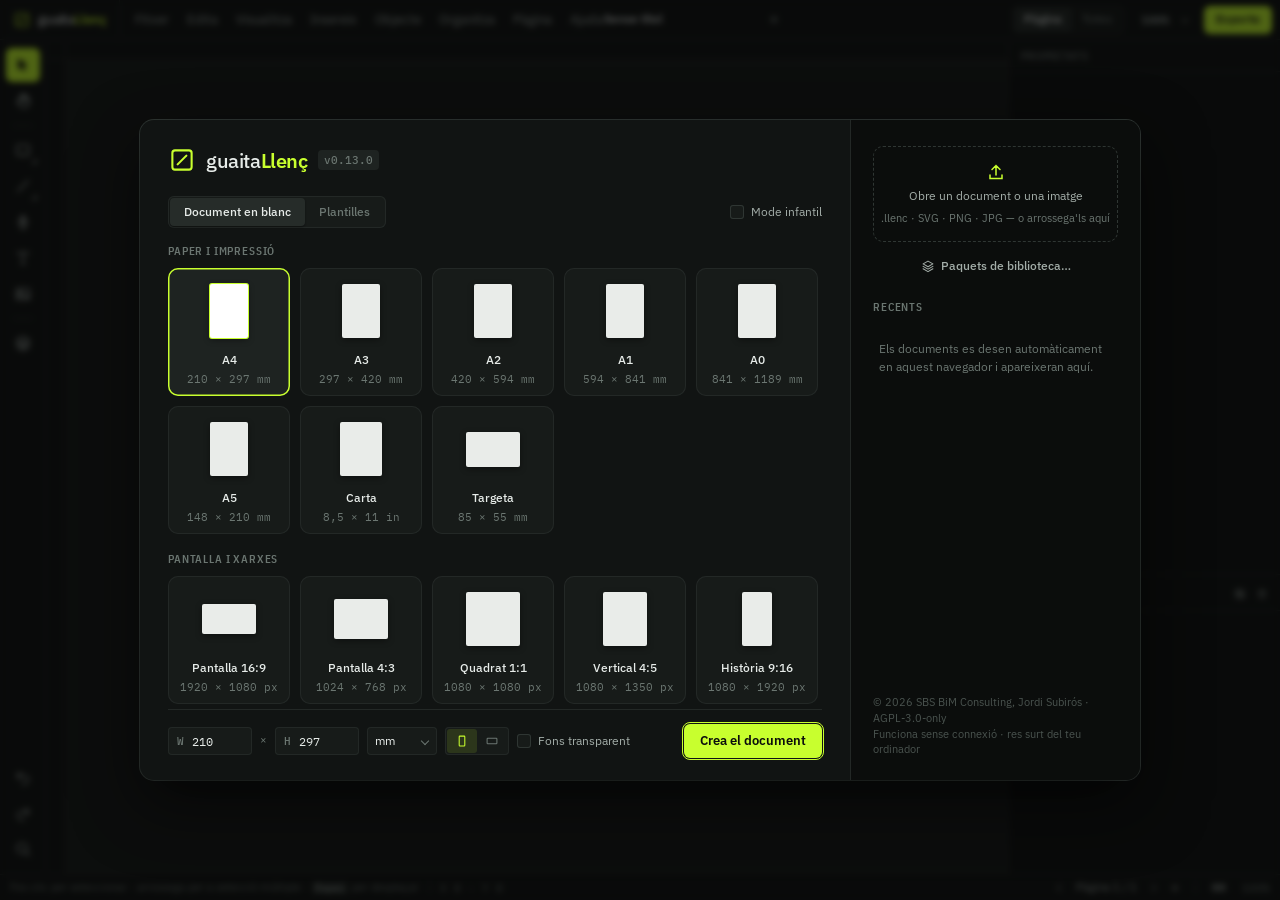
==== pagesCAT/guaitaLlenc.html @ a6aeeeef "guaitaLlenç v0.13.0: app, codi font, paquets, ajuda, index i README CAT/ENG Co-Authored-By: Claude S" ====
<!DOCTYPE html>
<!--
  guaitaLlenç v0.13.0 — Editor gràfic de la suite Guaita Apps
  Copyright (C) 2026 SBS BiM Consulting, Jordi Subirós

  This program is free software: you can redistribute it and/or modify
  it under the terms of the GNU Affero General Public License as published
  by the Free Software Foundation, version 3.

  This program is distributed in the hope that it will be useful,
  but WITHOUT ANY WARRANTY; without even the implied warranty of
  MERCHANTABILITY or FITNESS FOR A PARTICULAR PURPOSE. See the
  GNU Affero General Public License for more details.

  You should have received a copy of the GNU Affero General Public License
  along with this program. If not, see <https://www.gnu.org/licenses/>.

  SPDX-License-Identifier: AGPL-3.0-only
-->
<html lang="ca">
<head>
<meta charset="utf-8">
<meta name="viewport" content="width=device-width, initial-scale=1, maximum-scale=1, user-scalable=no">
<meta name="color-scheme" content="dark">
<meta name="theme-color" content="#0b0d0c">
<meta name="description" content="guaitaLlenç — editor gràfic de pàgines, pòsters i làmines. Guaita Apps.">
<meta name="generator" content="guaitaLlenç 0.13.0">
<title>guaitaLlenç 0.13.0</title>
<link rel="icon" href="data:image/svg+xml,%3Csvg xmlns='http://www.w3.org/2000/svg' viewBox='0 0 32 32'%3E%3Crect width='32' height='32' rx='7' fill='%230b0d0c'/%3E%3Crect x='7' y='7' width='18' height='18' rx='2' fill='none' stroke='%23c8ff2e' stroke-width='2.4'/%3E%3Cpath d='M12 20 L20 12' stroke='%23c8ff2e' stroke-width='2.4' stroke-linecap='round'/%3E%3C/svg%3E">
<style>
/* ── guaitaLlenç · tema Caixetí ─────────────────────────────── */
:root {
  --bg0: #0b0d0c;      /* fons app */
  --bg1: #111413;      /* panells */
  --bg2: #171b19;      /* camps, elevats */
  --bg3: #1e2321;      /* hover */
  --bg4: #262c29;      /* actiu, premut */
  --canvas: #1a1d1c;   /* entorn del llenç */
  --line: #232826;
  --line2: #2f3633;
  --tx: #e7ece9;
  --tx2: #a3ada8;
  --tx3: #6b7671;
  --tx4: #4a534f;
  --acc: #c8ff2e;
  --acc2: #b2ec12;
  --acc-ink: #0b0d0c;
  --acc-a: rgba(200, 255, 46, .12);
  --acc-b: rgba(200, 255, 46, .28);
  --danger: #ff6464;
  --warn: #ffc24a;
  --r1: 4px;
  --r2: 6px;
  --r3: 10px;
  --sh1: 0 1px 0 rgba(255,255,255,.03) inset, 0 8px 24px rgba(0,0,0,.45), 0 0 0 1px var(--line2);
  --sh2: 0 24px 64px rgba(0,0,0,.6), 0 0 0 1px var(--line2);
  --f-ui: 'IBM Plex Sans', system-ui, -apple-system, 'Segoe UI', sans-serif;
  --f-cond: 'IBM Plex Sans Condensed', 'IBM Plex Sans', sans-serif;
  --f-mono: 'IBM Plex Mono', ui-monospace, Menlo, monospace;
  --rp: 272px;
  --ease: cubic-bezier(.2, .7, .2, 1);
  --t: 120ms;
}
* { box-sizing: border-box; }
html, body { margin: 0; height: 100%; overflow: hidden; background: var(--bg0); color: var(--tx); }
body { font: 12px/1.4 var(--f-ui); -webkit-font-smoothing: antialiased; user-select: none; -webkit-user-select: none; touch-action: none; }
button, input, select, textarea { font: inherit; color: inherit; }
button { cursor: default; background: none; border: 0; padding: 0; }
input, textarea { user-select: text; -webkit-user-select: text; }
:focus { outline: none; }
:focus-visible { outline: 1.5px solid var(--acc); outline-offset: 1px; }
::selection { background: var(--acc-b); }
svg { display: block; }
kbd {
  font: 500 10.5px/1 var(--f-mono); display: inline-block; min-width: 18px; padding: 3px 5px; text-align: center;
  border-radius: 4px; background: var(--bg3); color: var(--tx2); box-shadow: 0 -1px 0 var(--line2) inset;
}
[hidden] { display: none !important; }
::-webkit-scrollbar { width: 10px; height: 10px; }
::-webkit-scrollbar-thumb { background: var(--line2); border-radius: 10px; border: 3px solid transparent; background-clip: padding-box; }
::-webkit-scrollbar-thumb:hover { background-color: var(--tx4); }
::-webkit-scrollbar-track, ::-webkit-scrollbar-corner { background: transparent; }

/* ── Disposició ─────────────────────────────────────────────── */
#app {
  position: fixed; inset: 0; display: grid;
  grid-template-columns: 46px minmax(0, 1fr) 0 var(--rp);
  grid-template-rows: 40px minmax(0, 1fr) auto 26px;
  grid-template-areas: "top top top top" "tools stage rz right" "tools pages rz right" "status status status status";
}
#topbar { grid-area: top; display: flex; align-items: center; gap: 4px; padding: 0 8px 0 0; background: var(--bg1); border-bottom: 1px solid var(--line); position: relative; z-index: 20; }
#toolbar { grid-area: tools; background: var(--bg1); border-right: 1px solid var(--line); display: flex; flex-direction: column; align-items: center; gap: 2px; padding: 8px 0; z-index: 10; }
#stageWrap { grid-area: stage; position: relative; overflow: hidden; background: var(--canvas); }
#rightPanel { grid-area: right; background: var(--bg1); border-left: 1px solid var(--line); display: flex; flex-direction: column; min-height: 0; z-index: 10; }
#rightResize { grid-area: rz; position: relative; z-index: 12; }
#rightResize::after { content: ''; position: absolute; top: 0; bottom: 0; left: -3px; width: 6px; cursor: ew-resize; }
#pagesStrip { grid-area: pages; background: var(--bg1); border-top: 1px solid var(--line); }
#statusbar { grid-area: status; display: flex; align-items: center; gap: 10px; padding: 0 10px; background: var(--bg1); border-top: 1px solid var(--line); color: var(--tx3); font-size: 11px; z-index: 10; white-space: nowrap; overflow: hidden; }
#app.focus-mode { grid-template-columns: 0 minmax(0,1fr) 0 0; grid-template-rows: 0 minmax(0,1fr) 0 0; }
#app.focus-mode #topbar, #app.focus-mode #toolbar, #app.focus-mode #rightPanel, #app.focus-mode #statusbar, #app.focus-mode #pagesStrip, #app.focus-mode .ruler, #app.focus-mode .ruler-corner { display: none; }
#app.focus-mode #stage { inset: 0; left: 0; }
#app.no-rulers .ruler, #app.no-rulers .ruler-corner { display: none; }
#app.no-rulers #stage { inset: 0; left: var(--lw); }
#app.no-right { grid-template-columns: 46px minmax(0,1fr) 0 0; }
#app.no-right #rightPanel { display: none; }

/* ── Barra superior ─────────────────────────────────────────── */
.brand { display: flex; align-items: center; gap: 7px; height: 100%; padding: 0 12px 0 13px; color: var(--acc); border-right: 1px solid var(--line); margin-right: 2px; }
.brand-mark { width: 18px; height: 18px; }
.brand-name { font: 500 13px/1 var(--f-ui); color: var(--tx); letter-spacing: -.01em; }
.brand-name b { font-weight: 600; color: var(--acc); }
#menubar { display: flex; height: 100%; align-items: center; }
.mb-item { height: 28px; padding: 0 9px; border-radius: var(--r1); color: var(--tx2); font-size: 12.5px; }
.mb-item:hover, .mb-item.open { background: var(--bg3); color: var(--tx); }
.top-center { position: absolute; left: 50%; transform: translateX(-50%); display: flex; align-items: center; gap: 8px; max-width: 34vw; }
.doc-name { width: 260px; max-width: 30vw; text-align: center; background: transparent; border: 1px solid transparent; border-radius: var(--r1); padding: 4px 8px; font-weight: 500; color: var(--tx); text-overflow: ellipsis; }
.doc-name:hover { border-color: var(--line2); }
.doc-name:focus { border-color: var(--acc); background: var(--bg2); }
.save-state { width: 7px; height: 7px; border-radius: 50%; background: var(--tx4); flex: none; transition: background var(--t); }
.save-state.saved { background: var(--acc); box-shadow: 0 0 8px rgba(200,255,46,.5); }
.save-state.dirty { background: var(--warn); }
.top-right { margin-left: auto; display: flex; align-items: center; gap: 8px; }
.seg { display: inline-flex; background: var(--bg2); border-radius: var(--r2); padding: 2px; box-shadow: 0 0 0 1px var(--line) inset; }
.seg button { height: 24px; padding: 0 10px; border-radius: 4px; color: var(--tx3); font-size: 11.5px; font-weight: 500; transition: background var(--t), color var(--t); }
.seg button:hover { color: var(--tx); }
.seg button.on { background: var(--bg4); color: var(--tx); box-shadow: 0 1px 2px rgba(0,0,0,.4); }
.zoom-btn { display: inline-flex; align-items: center; gap: 4px; height: 28px; padding: 0 6px 0 9px; border-radius: var(--r1); font: 500 11.5px var(--f-mono); color: var(--tx2); min-width: 64px; justify-content: space-between; }
.zoom-btn svg { width: 10px; height: 10px; opacity: .6; }
.zoom-btn:hover { background: var(--bg3); color: var(--tx); }

/* ── Botons ─────────────────────────────────────────────────── */
.btn { height: 28px; padding: 0 12px; border-radius: var(--r2); background: var(--bg3); color: var(--tx); font-weight: 500; font-size: 12px; box-shadow: 0 0 0 1px var(--line2) inset; transition: background var(--t), box-shadow var(--t); display: inline-flex; align-items: center; justify-content: center; gap: 6px; white-space: nowrap; }
.btn:hover { background: var(--bg4); }
.btn:active { transform: translateY(.5px); }
.btn.primary { background: var(--acc); color: var(--acc-ink); box-shadow: none; font-weight: 600; }
.btn.primary:hover { background: #d5ff5c; }
.btn.ghost { background: transparent; box-shadow: none; color: var(--tx2); }
.btn.ghost:hover { background: var(--bg3); color: var(--tx); }
.btn.danger { color: var(--danger); }
.btn.lg { height: 34px; padding: 0 16px; font-size: 13px; }
.btn[disabled] { opacity: .4; pointer-events: none; }
.icon-btn { width: 28px; height: 28px; border-radius: var(--r1); display: inline-flex; align-items: center; justify-content: center; color: var(--tx2); flex: none; transition: background var(--t), color var(--t); }
.icon-btn svg { width: 16px; height: 16px; }
.icon-btn:hover { background: var(--bg3); color: var(--tx); }
.icon-btn.on { background: var(--acc-a); color: var(--acc); }
.icon-btn.sm { width: 24px; height: 24px; }
.icon-btn.sm svg { width: 14px; height: 14px; }
.icon-btn.xs { width: 20px; height: 20px; }
.icon-btn.xs svg { width: 12px; height: 12px; }
.icon-btn[disabled] { opacity: .3; pointer-events: none; }

/* ── Barra d'eines ──────────────────────────────────────────── */
.tool { position: relative; width: 34px; height: 34px; border-radius: var(--r2); display: flex; align-items: center; justify-content: center; color: var(--tx2); transition: background var(--t), color var(--t); }
.tool svg { width: 18px; height: 18px; }
.tool:hover { background: var(--bg3); color: var(--tx); }
.tool.on { background: var(--acc); color: var(--acc-ink); }
.tool.flyout::after { content: ''; position: absolute; right: 3px; bottom: 3px; border: 3px solid transparent; border-right-color: currentColor; border-bottom-color: currentColor; opacity: .55; }
.tool-sep { width: 20px; height: 1px; background: var(--line2); margin: 5px 0; flex: none; }
.tool-grow { flex: 1; }

/* ── Llenç ──────────────────────────────────────────────────── */
#stageWrap { --lw: 0px; }
#stageWrap.lib-open { --lw: 292px; }
body.kids #stageWrap.lib-open { --lw: 320px; }
#stage { position: absolute; inset: 20px 0 0 20px; left: calc(var(--lw) + 20px); overflow: hidden; outline: none; touch-action: none; }
#world, #overlay { position: absolute; inset: 0; width: 100%; height: 100%; overflow: visible; }
#world { shape-rendering: geometricPrecision; }
#overlay { pointer-events: none; }
#overlay .ov-hit { pointer-events: all; }
#pageShadows { position: absolute; inset: 0; pointer-events: none; }
.pg-shadow { position: absolute; box-shadow: 0 0 0 1px rgba(0,0,0,.35), 0 6px 26px rgba(0,0,0,.45); }
.pg-shadow.active { box-shadow: 0 0 0 1px rgba(0,0,0,.35), 0 8px 32px rgba(0,0,0,.55); }
#world .hit { pointer-events: stroke; }
#world rect.hit { pointer-events: fill; }
#world .locked, #world .locked * { pointer-events: none !important; }
#world .pg-bg { pointer-events: none; }
.editing-text { opacity: 0; }
#textEditor {
  position: absolute; display: none; margin: 0; padding: 0; border: 0; background: transparent; resize: none; overflow: hidden;
  white-space: pre; transform-origin: 0 0; caret-color: var(--acc2); z-index: 5; outline: none; line-break: anywhere;
}
#textEditor.wrap { white-space: pre-wrap; overflow-wrap: break-word; word-break: normal; line-break: auto; }
.empty-hint { position: absolute; left: 50%; top: 50%; transform: translate(-50%, -50%); text-align: center; color: #8a918d; pointer-events: none; display: flex; flex-direction: column; gap: 10px; align-items: center; }
.empty-hint .eh-title { font: 600 15px var(--f-ui); color: #5d6561; }
.empty-hint .eh-keys, .empty-hint .eh-sub { font-size: 12px; color: #7b837f; }
.empty-hint kbd { background: #eef0ee; color: #4a504d; box-shadow: 0 -1px 0 #d0d4d1 inset; margin: 0 2px 0 8px; }
.empty-hint .eh-sub kbd { margin: 0 1px; }
.ruler { position: absolute; background: var(--bg1); z-index: 3; }
#rulerTop { left: calc(var(--lw) + 20px); top: 0; width: calc(100% - var(--lw) - 20px); height: 20px; border-bottom: 1px solid var(--line); cursor: row-resize; }
#rulerLeft { left: var(--lw); top: 20px; height: calc(100% - 20px); width: 20px; border-right: 1px solid var(--line); cursor: col-resize; }
.ruler-corner { position: absolute; left: var(--lw); top: 0; width: 20px; height: 20px; background: var(--bg1); border-right: 1px solid var(--line); border-bottom: 1px solid var(--line); z-index: 4; font: 500 8.5px/20px var(--f-mono); color: var(--tx3); text-align: center; text-transform: uppercase; }
.drop-veil { position: absolute; inset: 8px; border: 1.5px dashed var(--acc); border-radius: var(--r3); background: rgba(200,255,46,.06); display: flex; align-items: center; justify-content: center; z-index: 30; pointer-events: none; }
.drop-veil div { background: var(--acc); color: var(--acc-ink); font-weight: 600; padding: 8px 14px; border-radius: var(--r2); }

/* overlay */
.ov-halo { fill: none; stroke: rgba(11,13,12,.55); stroke-width: 3; }
.ov-line { fill: none; stroke: var(--acc); stroke-width: 1; }
.ov-dash { fill: none; stroke: var(--acc); stroke-width: 1; stroke-dasharray: 4 3; }
.ov-hover { fill: none; stroke: var(--acc); stroke-width: 1.5; }
.ov-handle { fill: #fff; stroke: #111; stroke-width: 1; }
.ov-handle.acc { fill: var(--acc); }
.ov-node { fill: #fff; stroke: #111; stroke-width: 1; }
.ov-node.sel { fill: var(--acc); }
.ov-ctrl { fill: var(--acc); stroke: #111; stroke-width: 1; }
.ov-ctrl-line { stroke: var(--acc); stroke-width: 1; }
.ov-marquee { fill: rgba(200,255,46,.07); stroke: var(--acc); stroke-width: 1; }
.ov-snap { stroke: #ff3db8; stroke-width: 1; }
.ov-snap-dot { fill: #ff3db8; }
.ov-gap { stroke: #ff3db8; stroke-width: 1; }
.ov-guide { stroke: #31c6ff; stroke-width: 1; }
.ov-guide-hot { stroke: #31c6ff; stroke-width: 2; }
.ov-badge rect { fill: var(--acc); }
.ov-badge text { fill: var(--acc-ink); font: 600 10.5px var(--f-mono); }
.ov-badge.mag rect { fill: #ff3db8; }
.ov-badge.mag text { fill: #fff; }
.ov-label { fill: #8b938f; font: 500 11px var(--f-ui); }
.ov-label.active { fill: var(--acc); }
.ov-pen { fill: none; stroke: var(--acc); stroke-width: 1.5; }
.ov-pen-ghost { fill: none; stroke: var(--acc); stroke-width: 1; stroke-dasharray: 3 3; opacity: .8; }
.ov-crop-dim { fill: rgba(11,13,12,.5); }

/* ── Panell dret ────────────────────────────────────────────── */
.panel { display: flex; flex-direction: column; min-height: 0; }
#propsPanel { flex: 0 0 64%; }
#layersPanel { flex: 1 1 0; }
.panel-head { height: 32px; flex: none; display: flex; align-items: center; justify-content: space-between; padding: 0 8px 0 12px; font: 600 10.5px var(--f-cond); letter-spacing: .08em; text-transform: uppercase; color: var(--tx3); border-bottom: 1px solid var(--line); }
.ph-actions { display: flex; gap: 2px; }
.panel-body { flex: 1; overflow-y: auto; overflow-x: hidden; min-height: 0; }
.splitter { height: 5px; flex: none; cursor: ns-resize; position: relative; background: var(--bg1); border-top: 1px solid var(--line); }
.splitter:hover, .splitter.drag { background: var(--acc-a); }

/* propietats */
.p-sec { padding: 10px 12px 12px; border-bottom: 1px solid var(--line); }
.p-sec-h { display: flex; align-items: center; justify-content: space-between; min-height: 22px; margin-bottom: 6px; }
.p-sec-h .t { font: 600 10.5px var(--f-cond); letter-spacing: .08em; text-transform: uppercase; color: var(--tx3); }
.p-sec-h .a { display: flex; gap: 2px; margin-right: -4px; }
.p-title { display: flex; align-items: center; gap: 8px; padding: 10px 12px; border-bottom: 1px solid var(--line); }
.p-title .ico { width: 26px; height: 26px; border-radius: var(--r1); background: var(--bg3); color: var(--tx2); display: flex; align-items: center; justify-content: center; flex: none; }
.p-title .ico svg { width: 14px; height: 14px; }
.p-title input { flex: 1; min-width: 0; background: transparent; border: 1px solid transparent; border-radius: var(--r1); padding: 4px 6px; font-weight: 500; }
.p-title input:hover { border-color: var(--line2); }
.p-title input:focus { border-color: var(--acc); background: var(--bg2); }
.p-title .sub { color: var(--tx3); font-size: 11px; }
.grid2 { display: grid; grid-template-columns: 1fr 1fr; gap: 6px 8px; }
.grid3 { display: grid; grid-template-columns: 1fr 1fr 1fr; gap: 6px; }
.grid4 { display: grid; grid-template-columns: repeat(4, 1fr); gap: 6px; }
.row { display: flex; align-items: center; gap: 6px; }
.row + .row, .grid2 + .row, .row + .grid2, .grid2 + .grid2 { margin-top: 6px; }
.row .grow { flex: 1; min-width: 0; }
.lbl { color: var(--tx3); font-size: 11px; }
.fld { position: relative; display: flex; align-items: center; height: 28px; background: var(--bg2); border-radius: var(--r1); box-shadow: 0 0 0 1px var(--line) inset; min-width: 0; transition: box-shadow var(--t); }
.fld:hover { box-shadow: 0 0 0 1px var(--line2) inset; }
.fld:focus-within { box-shadow: 0 0 0 1px var(--acc) inset; }
.fld .fl { flex: none; width: 24px; height: 100%; display: flex; align-items: center; justify-content: center; color: var(--tx3); font: 500 10.5px var(--f-mono); cursor: ew-resize; }
.fld .fl svg { width: 12px; height: 12px; }
.fld .fl:hover { color: var(--acc); }
.fld input { flex: 1; min-width: 0; height: 100%; background: transparent; border: 0; padding: 0 6px 0 0; font: 400 11.5px var(--f-mono); color: var(--tx); }
.fld input::placeholder { color: var(--tx3); }
.fld .fu { flex: none; padding-right: 7px; color: var(--tx4); font: 10.5px var(--f-mono); pointer-events: none; }
.fld.mixed input { color: var(--tx3); }
.fld.err { box-shadow: 0 0 0 1px var(--danger) inset; animation: shake .25s; }
.fld.plain input { padding-left: 8px; }
@keyframes shake { 25% { transform: translateX(-3px); } 75% { transform: translateX(3px); } }
.sel { position: relative; height: 28px; display: flex; align-items: center; background: var(--bg2); border-radius: var(--r1); box-shadow: 0 0 0 1px var(--line) inset; padding: 0 24px 0 8px; font-size: 11.5px; color: var(--tx); min-width: 0; white-space: nowrap; overflow: hidden; text-overflow: ellipsis; text-align: left; }
.sel:hover { box-shadow: 0 0 0 1px var(--line2) inset; }
.sel::after { content: ''; position: absolute; right: 9px; top: 11px; width: 5px; height: 5px; border-right: 1.3px solid var(--tx3); border-bottom: 1.3px solid var(--tx3); transform: rotate(45deg); }
.sel.open { box-shadow: 0 0 0 1px var(--acc) inset; }
.ibar { display: flex; background: var(--bg2); border-radius: var(--r1); box-shadow: 0 0 0 1px var(--line) inset; padding: 2px; gap: 1px; }
.ibar button { flex: 1; height: 24px; min-width: 24px; display: flex; align-items: center; justify-content: center; border-radius: 3px; color: var(--tx3); }
.ibar button svg { width: 14px; height: 14px; }
.ibar button:hover { color: var(--tx); background: var(--bg3); }
.ibar button.on { color: var(--acc); background: var(--acc-a); }
.align-bar { display: grid; grid-template-columns: repeat(8, 1fr); gap: 1px; background: var(--bg2); border-radius: var(--r1); padding: 2px; box-shadow: 0 0 0 1px var(--line) inset; }
.align-bar button { height: 26px; display: flex; align-items: center; justify-content: center; border-radius: 3px; color: var(--tx2); }
.align-bar button:hover { background: var(--bg3); color: var(--acc); }
.align-bar button svg { width: 15px; height: 15px; }
.align-bar button[disabled] { opacity: .25; pointer-events: none; }
.chk { display: inline-flex; align-items: center; gap: 7px; cursor: default; color: var(--tx2); }
.chk input { appearance: none; width: 14px; height: 14px; margin: 0; border-radius: 3px; background: var(--bg2); box-shadow: 0 0 0 1px var(--line2) inset; display: grid; place-content: center; }
.chk input:checked { background: var(--acc); box-shadow: none; }
.chk input:checked::after { content: ''; width: 7px; height: 4px; border-left: 1.6px solid var(--acc-ink); border-bottom: 1.6px solid var(--acc-ink); transform: translateY(-1px) rotate(-45deg); }
.tog { width: 26px; height: 15px; border-radius: 10px; background: var(--bg4); position: relative; flex: none; transition: background var(--t); box-shadow: 0 0 0 1px var(--line2) inset; }
.tog::after { content: ''; position: absolute; left: 2px; top: 2px; width: 11px; height: 11px; border-radius: 50%; background: var(--tx3); transition: transform var(--t) var(--ease), background var(--t); }
.tog.on { background: var(--acc); box-shadow: none; }
.tog.on::after { transform: translateX(11px); background: var(--acc-ink); }
.range { -webkit-appearance: none; appearance: none; height: 28px; background: transparent; flex: 1; min-width: 0; margin: 0; }
.range::-webkit-slider-runnable-track { height: 3px; background: linear-gradient(to right, var(--tx2) 0 var(--p, 50%), var(--line2) var(--p, 50%)); border-radius: 3px; }
.range::-webkit-slider-thumb { -webkit-appearance: none; width: 12px; height: 12px; margin-top: -4.5px; border-radius: 50%; background: var(--tx); box-shadow: 0 0 0 3px var(--bg1); }
.range::-moz-range-track { height: 3px; background: var(--line2); border-radius: 3px; }
.range::-moz-range-progress { height: 3px; background: var(--tx2); }
.range::-moz-range-thumb { width: 12px; height: 12px; border: 0; border-radius: 50%; background: var(--tx); }
.paint-row { display: flex; align-items: center; gap: 6px; }
.paint-row + .paint-row { margin-top: 6px; }
.swatch { width: 28px; height: 28px; flex: none; border-radius: var(--r1); position: relative; overflow: hidden; box-shadow: 0 0 0 1px var(--line2) inset; background-image: linear-gradient(45deg, #888 25%, transparent 25%, transparent 75%, #888 75%), linear-gradient(45deg, #888 25%, transparent 25%, transparent 75%, #888 75%); background-color: #ccc; background-size: 8px 8px; background-position: 0 0, 4px 4px; }
.swatch i { position: absolute; inset: 0; border-radius: inherit; box-shadow: 0 0 0 1px rgba(255,255,255,.08) inset; }
.swatch.none i { background: var(--bg2) !important; }
.swatch.none i::after { content: ''; position: absolute; left: 50%; top: 3px; bottom: 3px; width: 1.5px; background: var(--danger); transform: rotate(45deg); }
.swatch:hover { box-shadow: 0 0 0 1px var(--tx3) inset; }
.swatch.mixed i { background: linear-gradient(135deg, #e7ece9 0 50%, #3a423e 50% 100%) !important; }
.p-empty { padding: 18px 14px; color: var(--tx3); font-size: 11.5px; line-height: 1.6; }
.p-note { color: var(--tx3); font-size: 11px; margin-top: 6px; line-height: 1.5; }
.add-btn { color: var(--tx3); }

/* capes */
#layers { padding: 4px 0 12px; }
.ly-row { position: relative; height: 28px; display: flex; align-items: center; gap: 4px; padding-right: 6px; color: var(--tx2); }
.ly-row:hover { background: var(--bg2); }
.ly-row.is-sel { background: var(--acc-a); color: var(--tx); }
.ly-row.is-sel .ly-ico { color: var(--acc); }
.ly-row.dim { opacity: .45; }
.ly-row.child-sel { background: rgba(200,255,46,.04); }
.ly-caret { width: 16px; height: 28px; flex: none; display: flex; align-items: center; justify-content: center; color: var(--tx3); }
.ly-caret svg { width: 9px; height: 9px; transition: transform var(--t); }
.ly-caret.open svg { transform: rotate(90deg); }
.ly-ico { width: 16px; flex: none; color: var(--tx3); display: flex; }
.ly-ico svg { width: 14px; height: 14px; }
.ly-name { flex: 1; min-width: 0; overflow: hidden; text-overflow: ellipsis; white-space: nowrap; font-size: 12px; padding: 2px 0; }
.ly-name input { width: 100%; background: var(--bg0); border: 1px solid var(--acc); border-radius: 3px; padding: 1px 4px; font-size: 12px; }
.ly-btn { width: 22px; height: 22px; flex: none; display: flex; align-items: center; justify-content: center; border-radius: 3px; color: var(--tx3); opacity: 0; }
.ly-btn svg { width: 13px; height: 13px; }
.ly-btn:hover { color: var(--tx); background: var(--bg3); }
.ly-row:hover .ly-btn, .ly-btn.act { opacity: 1; }
.ly-drop-before::before, .ly-drop-after::after { content: ''; position: absolute; left: 8px; right: 6px; height: 2px; background: var(--acc); border-radius: 2px; z-index: 2; }
.ly-drop-before::before { top: -1px; }
.ly-drop-after::after { bottom: -1px; }
.ly-drop-in { box-shadow: 0 0 0 1.5px var(--acc) inset; }
.ly-empty { padding: 16px 14px; color: var(--tx3); font-size: 11.5px; }

/* pàgines */
.strip-head { height: 28px; display: flex; align-items: center; justify-content: space-between; padding: 0 8px 0 12px; font: 600 10.5px var(--f-cond); letter-spacing: .08em; text-transform: uppercase; color: var(--tx3); }
.pages-list { display: flex; gap: 12px; padding: 4px 14px 12px; overflow-x: auto; overflow-y: hidden; align-items: flex-end; }
.pg-tile { flex: none; display: flex; flex-direction: column; align-items: center; gap: 5px; position: relative; }
.pg-thumb { position: relative; border-radius: 3px; overflow: hidden; box-shadow: 0 0 0 1px var(--line2), 0 2px 8px rgba(0,0,0,.4); transition: box-shadow var(--t); background: #fff; }
.pg-thumb svg { width: 100%; height: 100%; pointer-events: none; }
.pg-tile:hover .pg-thumb { box-shadow: 0 0 0 1px var(--tx3), 0 2px 8px rgba(0,0,0,.4); }
.pg-tile.on .pg-thumb { box-shadow: 0 0 0 2px var(--acc), 0 2px 8px rgba(0,0,0,.4); }
.pg-num { position: absolute; left: 4px; bottom: 4px; font: 600 9.5px/1 var(--f-mono); padding: 3px 4px; border-radius: 3px; background: rgba(11,13,12,.8); color: var(--tx2); }
.pg-tile.on .pg-num { background: var(--acc); color: var(--acc-ink); }
.pg-name { font-size: 11px; color: var(--tx3); max-width: 100px; overflow: hidden; text-overflow: ellipsis; white-space: nowrap; }
.pg-tile.on .pg-name { color: var(--tx); }
.pg-tile.drop-l::before, .pg-tile.drop-r::after { content: ''; position: absolute; top: 0; bottom: 18px; width: 2px; background: var(--acc); }
.pg-tile.drop-l::before { left: -7px; }
.pg-tile.drop-r::after { right: -7px; }
.pg-add { flex: none; width: 44px; height: 62px; border-radius: 3px; border: 1px dashed var(--line2); display: flex; align-items: center; justify-content: center; color: var(--tx3); margin-bottom: 21px; }
.pg-add:hover { border-color: var(--acc); color: var(--acc); }
.pg-add svg { width: 16px; height: 16px; }

/* barra d'estat */
.st-hint { color: var(--tx3); overflow: hidden; text-overflow: ellipsis; min-width: 0; max-width: 46%; }
.st-hint kbd { font-size: 9.5px; padding: 2px 4px; min-width: 0; }
.st-sep { width: 1px; height: 12px; background: var(--line2); flex: none; }
.st-mono { font: 11px var(--f-mono); color: var(--tx3); }
.st-grow { flex: 1; }
.st-pages { display: flex; align-items: center; gap: 1px; }
.st-page, .st-unit { height: 20px; padding: 0 6px; border-radius: 3px; color: var(--tx2); font-size: 11px; }
.st-page:hover, .st-unit:hover { background: var(--bg3); color: var(--tx); }
.st-unit { font: 500 10.5px var(--f-mono); text-transform: uppercase; }

/* ── Menús i capes flotants ─────────────────────────────────── */
#layerRoot { position: fixed; inset: 0; pointer-events: none; z-index: 1000; }
#layerRoot > * { pointer-events: auto; }
.menu { position: fixed; min-width: 220px; max-width: 340px; padding: 5px; background: #181c1a; border-radius: var(--r2); box-shadow: var(--sh1); z-index: 1001; animation: pop-in 90ms var(--ease); max-height: calc(100vh - 20px); overflow-y: auto; }
@keyframes pop-in { from { opacity: 0; transform: translateY(-3px); } }
.mi { position: relative; display: flex; align-items: center; height: 28px; padding: 0 10px 0 28px; border-radius: var(--r1); color: var(--tx); gap: 18px; white-space: nowrap; font-size: 12.5px; }
.mi .mk { margin-left: auto; color: var(--tx3); font: 11px var(--f-mono); letter-spacing: .02em; }
.mi .chk-mark { position: absolute; left: 9px; top: 9px; width: 10px; height: 10px; }
.mi .mi-ico { position: absolute; left: 8px; top: 7px; width: 14px; height: 14px; color: var(--tx3); }
.mi.sub::after { content: ''; margin-left: auto; width: 5px; height: 5px; border-right: 1.3px solid var(--tx3); border-top: 1.3px solid var(--tx3); transform: rotate(45deg); }
.mi:hover, .mi.hot { background: var(--acc); color: var(--acc-ink); }
.mi:hover .mk, .mi.hot .mk, .mi:hover .mi-ico, .mi.hot .mi-ico { color: rgba(11,13,12,.65); }
.mi:hover.sub::after, .mi.hot.sub::after { border-color: var(--acc-ink); }
.mi.dis { color: var(--tx4); pointer-events: none; }
.mi.dis .mk { color: var(--tx4); }
.ms { height: 1px; background: var(--line2); margin: 5px 6px; }
.mh { padding: 6px 10px 3px 28px; font: 600 10px var(--f-cond); letter-spacing: .08em; text-transform: uppercase; color: var(--tx3); }
.pop { position: fixed; background: #181c1a; border-radius: var(--r3); box-shadow: var(--sh1); z-index: 1002; animation: pop-in 90ms var(--ease); }
.tip { position: fixed; z-index: 2000; pointer-events: none; padding: 5px 8px; border-radius: var(--r1); background: #e7ece9; color: #0b0d0c; font-size: 11.5px; font-weight: 500; white-space: nowrap; box-shadow: 0 4px 14px rgba(0,0,0,.5); display: flex; gap: 8px; align-items: center; animation: pop-in 80ms var(--ease); }
.tip kbd { background: rgba(11,13,12,.1); color: #333; box-shadow: none; padding: 2px 5px; font-size: 10px; }
.toasts { position: fixed; left: 50%; bottom: 44px; transform: translateX(-50%); display: flex; flex-direction: column; gap: 6px; align-items: center; z-index: 3000; pointer-events: none; }
.toast { display: flex; align-items: center; gap: 9px; padding: 8px 12px 8px 10px; border-radius: var(--r2); background: #e7ece9; color: #0b0d0c; font-weight: 500; font-size: 12px; box-shadow: 0 8px 28px rgba(0,0,0,.55); animation: toast-in 200ms var(--ease); max-width: 520px; }
.toast i { width: 8px; height: 8px; border-radius: 50%; background: #6c9d00; flex: none; }
.toast.err i { background: var(--danger); }
.toast.warn i { background: #e0a000; }
.toast.out { opacity: 0; transform: translateY(6px); transition: all 200ms; }
@keyframes toast-in { from { opacity: 0; transform: translateY(8px) scale(.98); } }

/* diàlegs */
.veil { position: fixed; inset: 0; background: rgba(5,6,6,.62); backdrop-filter: blur(3px); z-index: 1500; display: flex; align-items: center; justify-content: center; animation: fade-in 140ms; }
@keyframes fade-in { from { opacity: 0; } }
.dlg { background: var(--bg1); border-radius: 12px; box-shadow: var(--sh2); width: min(460px, calc(100vw - 32px)); max-height: calc(100vh - 40px); display: flex; flex-direction: column; animation: dlg-in 180ms var(--ease); }
@keyframes dlg-in { from { opacity: 0; transform: translateY(8px) scale(.985); } }
.dlg-h { display: flex; align-items: center; justify-content: space-between; padding: 16px 18px 6px; font: 600 15px var(--f-ui); letter-spacing: -.01em; }
.dlg-b { padding: 8px 18px 16px; overflow-y: auto; color: var(--tx2); line-height: 1.55; }
.dlg-f { display: flex; justify-content: flex-end; gap: 8px; padding: 12px 18px 16px; border-top: 1px solid var(--line); }
.dlg .fgroup { margin-top: 12px; }
.dlg .fgroup > .lbl { display: block; margin-bottom: 6px; }
.dlg-b p { margin: 0 0 10px; }
.dlg-b a { color: var(--acc); }

/* paleta d'ordres */
.cmdk { position: fixed; left: 50%; top: 14vh; transform: translateX(-50%); width: min(560px, calc(100vw - 32px)); background: #161a18; border-radius: 12px; box-shadow: var(--sh2); z-index: 1600; overflow: hidden; animation: dlg-in 150ms var(--ease); }
.cmdk input { width: 100%; height: 50px; padding: 0 18px 0 46px; background: transparent; border: 0; border-bottom: 1px solid var(--line); font-size: 15px; color: var(--tx); }
.cmdk .ck-ico { position: absolute; left: 17px; top: 16px; width: 18px; height: 18px; color: var(--tx3); }
.cmdk-list { max-height: 50vh; overflow-y: auto; padding: 6px; }
.ck-item { height: 34px; display: flex; align-items: center; gap: 10px; padding: 0 10px; border-radius: var(--r2); color: var(--tx2); font-size: 13px; }
.ck-item .ck-path { color: var(--tx3); font-size: 11.5px; }
.ck-item .mk { margin-left: auto; font: 11px var(--f-mono); color: var(--tx3); }
.ck-item.hot { background: var(--acc-a); color: var(--tx); }
.ck-item.hot .ck-path { color: var(--tx2); }
.ck-item b { color: var(--acc); font-weight: 600; }
.ck-item.dis { opacity: .45; }
.ck-empty { padding: 20px; text-align: center; color: var(--tx3); }

/* selector de color */
.cpick { width: 248px; padding: 10px; }
.cp-tabs { display: flex; gap: 2px; margin-bottom: 10px; }
.cp-sv { position: relative; height: 150px; border-radius: var(--r2); cursor: crosshair; overflow: hidden; }
.cp-sv .w { position: absolute; inset: 0; background: linear-gradient(to right, #fff, rgba(255,255,255,0)); }
.cp-sv .b { position: absolute; inset: 0; background: linear-gradient(to top, #000, rgba(0,0,0,0)); }
.cp-knob { position: absolute; width: 12px; height: 12px; margin: -6px 0 0 -6px; border-radius: 50%; box-shadow: 0 0 0 2px #fff, 0 0 0 3px rgba(0,0,0,.4), inset 0 0 0 1px rgba(0,0,0,.25); pointer-events: none; }
.cp-bar { position: relative; height: 12px; border-radius: 6px; margin-top: 10px; cursor: pointer; }
.cp-hue { background: linear-gradient(to right, #f00, #ff0, #0f0, #0ff, #00f, #f0f, #f00); }
.cp-alpha { background-image: linear-gradient(45deg, #777 25%, transparent 25%, transparent 75%, #777 75%), linear-gradient(45deg, #777 25%, transparent 25%, transparent 75%, #777 75%); background-size: 8px 8px; background-position: 0 0, 4px 4px; background-color: #bbb; }
.cp-alpha i { position: absolute; inset: 0; border-radius: inherit; }
.cp-bar .cp-knob { top: 6px; }
.cp-row { display: flex; gap: 6px; margin-top: 10px; align-items: center; }
.cp-sw-list { display: flex; flex-wrap: wrap; gap: 4px; margin-top: 6px; }
.cp-sw { width: 18px; height: 18px; border-radius: 4px; box-shadow: 0 0 0 1px rgba(255,255,255,.12) inset; cursor: pointer; }
.cp-sw:hover { transform: scale(1.12); }
.cp-sub { margin-top: 10px; font: 600 10px var(--f-cond); letter-spacing: .08em; text-transform: uppercase; color: var(--tx3); }
.gr-bar { position: relative; height: 22px; border-radius: 4px; margin: 4px 7px 2px; cursor: copy; box-shadow: 0 0 0 1px var(--line2); }
.gr-bar .bg { position: absolute; inset: 0; border-radius: inherit; }
.gr-stop { position: absolute; top: -3px; width: 14px; height: 28px; margin-left: -7px; border-radius: 4px; box-shadow: 0 0 0 2px #fff, 0 2px 6px rgba(0,0,0,.5); cursor: grab; }
.gr-stop.on { box-shadow: 0 0 0 2px var(--acc), 0 2px 6px rgba(0,0,0,.5); }

/* llista desplegable (selects personalitzats) */
.dd { min-width: 160px; padding: 4px; max-height: 320px; overflow-y: auto; }
.dd .mi { padding-left: 10px; }
.dd .mi.cur { color: var(--acc); }
.dd .mi.cur:hover { color: var(--acc-ink); }

/* ── Pantalla d'inici ───────────────────────────────────────── */
.start { width: min(1000px, calc(100vw - 40px)); height: min(660px, calc(100vh - 40px)); background: var(--bg1); border-radius: 14px; box-shadow: var(--sh2); display: grid; grid-template-columns: 1fr 290px; overflow: hidden; animation: dlg-in 220ms var(--ease); }
.st-main { display: flex; flex-direction: column; min-height: 0; padding: 26px 28px 0; }
.st-brand { display: flex; align-items: center; gap: 10px; margin-bottom: 22px; }
.st-brand svg { width: 28px; height: 28px; color: var(--acc); }
.st-brand .n { font: 500 20px var(--f-ui); letter-spacing: -.02em; }
.st-brand .n b { color: var(--acc); font-weight: 600; }
.st-brand .v { font: 500 10.5px var(--f-mono); color: var(--tx3); padding: 3px 6px; border-radius: 4px; background: var(--bg3); }
.st-h { font: 600 10.5px var(--f-cond); letter-spacing: .08em; text-transform: uppercase; color: var(--tx3); margin: 0 0 10px; }
.st-presets { flex: 1; overflow-y: auto; padding: 0 4px 20px 0; min-height: 0; }
.st-group + .st-group { margin-top: 18px; }
.st-grid { display: grid; grid-template-columns: repeat(auto-fill, minmax(116px, 1fr)); gap: 10px; }
.preset { display: flex; flex-direction: column; align-items: center; justify-content: flex-end; gap: 8px; height: 128px; padding: 10px 8px; border-radius: var(--r3); background: var(--bg2); box-shadow: 0 0 0 1px var(--line) inset; transition: box-shadow var(--t), background var(--t), transform var(--t) var(--ease); }
.preset:hover { background: var(--bg3); box-shadow: 0 0 0 1px var(--tx4) inset; }
.preset.on { box-shadow: 0 0 0 1.5px var(--acc) inset; background: var(--bg3); }
.preset .shape { flex: 1; display: flex; align-items: center; justify-content: center; }
.preset .shape i { display: block; background: #e9ece9; border-radius: 2px; box-shadow: 0 2px 6px rgba(0,0,0,.4); }
.preset.on .shape i { background: #fff; box-shadow: 0 0 0 1px var(--acc), 0 2px 6px rgba(0,0,0,.4); }
.preset .pn { font-weight: 500; font-size: 12px; color: var(--tx); max-width: 100%; white-space: nowrap; overflow: hidden; text-overflow: ellipsis; }
.preset .pd { font: 10.5px var(--f-mono); color: var(--tx3); margin-top: -5px; }
.st-foot { display: flex; align-items: center; gap: 8px; padding: 14px 0 22px; border-top: 1px solid var(--line); }
.st-foot .fld { width: 84px; flex: none; }
.st-foot .btn { flex: none; }
.st-side { background: var(--bg0); border-left: 1px solid var(--line); padding: 26px 22px 22px; display: flex; flex-direction: column; min-height: 0; gap: 10px; }
.st-open { height: 96px; border-radius: var(--r3); border: 1px dashed var(--line2); display: flex; flex-direction: column; align-items: center; justify-content: center; gap: 6px; color: var(--tx2); transition: border-color var(--t), background var(--t); }
.st-open:hover, .st-open.drag { border-color: var(--acc); background: var(--acc-a); color: var(--tx); }
.st-open svg { width: 20px; height: 20px; color: var(--acc); }
.st-open small { color: var(--tx3); font-size: 11px; }
.st-recents { flex: 1; overflow-y: auto; min-height: 0; margin: 0 -8px; padding: 0 8px; }
.rc { display: flex; gap: 10px; align-items: center; padding: 6px; border-radius: var(--r2); position: relative; }
.rc:hover { background: var(--bg2); }
.rc .th { width: 44px; height: 44px; flex: none; border-radius: 4px; background: var(--bg3); overflow: hidden; display: flex; align-items: center; justify-content: center; }
.rc .th svg { max-width: 40px; max-height: 40px; background: #fff; box-shadow: 0 1px 3px rgba(0,0,0,.5); }
.rc .nm { font-weight: 500; color: var(--tx); overflow: hidden; text-overflow: ellipsis; white-space: nowrap; }
.rc .dt { font-size: 11px; color: var(--tx3); }
.rc .meta { min-width: 0; flex: 1; }
.rc .x { opacity: 0; }
.rc:hover .x { opacity: 1; }
.rc.cont { background: var(--acc-a); box-shadow: 0 0 0 1px var(--acc-b) inset; }
.rc.cont .dt { color: var(--acc); }
.st-empty { color: var(--tx3); font-size: 11.5px; padding: 6px; line-height: 1.6; }
.st-legal { font-size: 10.5px; color: var(--tx4); line-height: 1.5; }

/* exportació */
.exp-prev { display: flex; align-items: center; justify-content: space-between; padding: 10px 12px; border-radius: var(--r2); background: var(--bg2); margin-top: 14px; font: 11.5px var(--f-mono); color: var(--tx2); }
.fmt-grid { display: grid; grid-template-columns: repeat(4, 1fr); gap: 6px; }
.fmt { height: 54px; border-radius: var(--r2); background: var(--bg2); box-shadow: 0 0 0 1px var(--line) inset; display: flex; flex-direction: column; align-items: center; justify-content: center; gap: 2px; }
.fmt b { font: 600 13px var(--f-mono); color: var(--tx); }
.fmt span { font-size: 10px; color: var(--tx3); }
.fmt:hover { background: var(--bg3); }
.fmt.on { box-shadow: 0 0 0 1.5px var(--acc) inset; }
.fmt.on b { color: var(--acc); }
.shortcuts { columns: 2; column-gap: 28px; font-size: 12px; }
.shortcuts .g { break-inside: avoid; margin-bottom: 14px; }
.shortcuts .g h4 { margin: 0 0 6px; font: 600 10.5px var(--f-cond); letter-spacing: .08em; text-transform: uppercase; color: var(--acc); }
.shortcuts .k { display: flex; justify-content: space-between; gap: 10px; padding: 3px 0; border-bottom: 1px solid var(--line); color: var(--tx2); }
.shortcuts .k span:last-child { font: 11px var(--f-mono); color: var(--tx3); white-space: nowrap; }

/* ── Impressió (PDF) ────────────────────────────────────────── */
#printRoot { display: none; }
@media print {
  html, body { overflow: visible !important; height: auto !important; background: #fff !important; }
  body > *:not(#printRoot) { display: none !important; }
  #printRoot { display: block !important; }
  #printRoot .ppage { break-after: page; overflow: hidden; }
  #printRoot .ppage:last-child { break-after: auto; }
  #printRoot svg { display: block; width: 100%; height: 100%; }
}

@media (max-width: 900px) {
  :root { --rp: 240px; }
  .top-center { display: none; }
}
@media (prefers-reduced-motion: reduce) { * { animation: none !important; transition: none !important; } }

/* ── Biblioteca (v0.11) ─────────────────────────────────────── */
#library { position: absolute; left: 0; top: 0; bottom: 0; width: 292px; background: var(--bg1); border-right: 1px solid var(--line); z-index: 8; display: flex; flex-direction: column; box-shadow: 8px 0 24px rgba(0,0,0,.35); animation: lib-in 140ms var(--ease); }
@keyframes lib-in { from { transform: translateX(-12px); opacity: 0; } }
.lib-head { display: flex; align-items: center; gap: 6px; padding: 8px 8px 0 10px; }
.lib-tabs { display: flex; gap: 2px; flex: 1; }
.lib-tabs button { height: 28px; padding: 0 10px; border-radius: var(--r1); color: var(--tx3); font-weight: 500; font-size: 12px; }
.lib-tabs button:hover { color: var(--tx); background: var(--bg3); }
.lib-tabs button.on { color: var(--tx); background: var(--bg3); box-shadow: inset 0 -2px 0 var(--acc); }
.lib-search { position: relative; margin: 10px 10px 4px; }
.lib-search svg { position: absolute; left: 9px; top: 7px; width: 14px; height: 14px; color: var(--tx3); }
.lib-search input { width: 100%; height: 28px; border-radius: var(--r1); background: var(--bg2); border: 0; box-shadow: 0 0 0 1px var(--line) inset; padding: 0 8px 0 30px; font-size: 12px; }
.lib-search input:focus { box-shadow: 0 0 0 1px var(--acc) inset; }
.lib-body { flex: 1; overflow-y: auto; padding: 6px 10px 20px; }
.lib-h { font: 600 10.5px var(--f-cond); letter-spacing: .08em; text-transform: uppercase; color: var(--tx3); margin: 14px 2px 8px; }
.lib-h.row { display: flex; align-items: center; justify-content: space-between; }
.lib-tpl { display: grid; grid-template-columns: 1fr 1fr; gap: 10px; align-items: end; }
.tpl-card { display: flex; flex-direction: column; gap: 6px; align-items: stretch; text-align: left; color: var(--tx2); font-size: 11.5px; border-radius: var(--r2); padding: 4px; }
.tpl-card:hover { background: var(--bg2); color: var(--tx); }
.tpl-card span { white-space: nowrap; overflow: hidden; text-overflow: ellipsis; }
.tpl-th { width: 100%; background: #fff; border-radius: 3px; overflow: hidden; box-shadow: 0 0 0 1px var(--line2), 0 2px 8px rgba(0,0,0,.35); }
.tpl-th svg { width: 100%; height: 100%; display: block; }
.tpl-card:hover .tpl-th { box-shadow: 0 0 0 1.5px var(--acc), 0 2px 8px rgba(0,0,0,.35); }
.lib-sym { display: grid; grid-template-columns: repeat(5, 1fr); gap: 6px; }
.sym { aspect-ratio: 1; border-radius: var(--r2); background: #eef0ee; display: flex; align-items: center; justify-content: center; padding: 9px; cursor: grab; transition: transform var(--t), box-shadow var(--t); }
.sym svg { width: 100%; height: 100%; }
.sym:hover { box-shadow: 0 0 0 2px var(--acc); transform: translateY(-1px); }
.sym-ghost { position: fixed; width: 44px; height: 44px; padding: 8px; border-radius: var(--r2); background: #fff; box-shadow: 0 0 0 2px var(--acc), 0 8px 20px rgba(0,0,0,.5); pointer-events: none; z-index: 3000; opacity: .92; }
.sym-ghost svg { width: 100%; height: 100%; }
.pal-list { display: flex; flex-direction: column; gap: 4px; }
.pal { display: flex; align-items: center; gap: 10px; padding: 6px; border-radius: var(--r2); color: var(--tx2); font-size: 12px; }
.pal:hover { background: var(--bg2); color: var(--tx); }
.pal.on { background: var(--acc-a); color: var(--tx); }
.pal-sw { display: flex; border-radius: 4px; overflow: hidden; box-shadow: 0 0 0 1px var(--line2); }
.pal-sw i { width: 18px; height: 22px; }
.nc-list, .ts-list { display: flex; flex-direction: column; gap: 2px; }
.nc, .ts { display: flex; align-items: center; gap: 8px; padding: 3px 4px; border-radius: var(--r1); }
.nc:hover, .ts:hover { background: var(--bg2); }
.nc .swatch { width: 24px; height: 24px; }
.nc-name, .ts-prev { flex: 1; min-width: 0; text-align: left; color: var(--tx); white-space: nowrap; overflow: hidden; text-overflow: ellipsis; padding: 4px 0; }
.nc-hex, .ts-meta { font: 10.5px var(--f-mono); color: var(--tx3); white-space: nowrap; }
.nc:hover .ly-btn, .ts:hover .ly-btn { opacity: 1; }
.ts.on { background: var(--acc-a); }
.fld.linked input { color: var(--acc); }
.fields-box { display: flex; flex-direction: column; gap: 6px; }
.frow { display: flex; gap: 6px; align-items: center; }
.frow .fld:first-child { width: 130px; flex: none; }
.st-seg { align-self: flex-start; margin-bottom: 16px; }
.st-seg button { height: 28px; padding: 0 14px; font-size: 12px; }
.st-tpl { display: grid; grid-template-columns: repeat(auto-fill, minmax(118px, 1fr)); gap: 12px; align-items: end; }
.st-tpl .tpl-frame { height: 120px; display: flex; align-items: flex-end; justify-content: center; }
.st-tpl .tpl-th { width: auto; max-width: 100%; max-height: 120px; height: 100%; }

/* ── v0.12: paquets, biblioteca d'usuari, mode infantil ──────── */
.lib-chips { display: flex; flex-wrap: wrap; gap: 4px; margin: 6px 0 4px; }
.lib-chips button { height: 24px; padding: 0 9px; border-radius: 12px; background: var(--bg2); box-shadow: 0 0 0 1px var(--line) inset; color: var(--tx2); font-size: 11px; }
.lib-chips button:hover { color: var(--tx); box-shadow: 0 0 0 1px var(--tx4) inset; }
.lib-chips button.on { background: var(--acc); color: var(--acc-ink); box-shadow: none; font-weight: 600; }
.lib-acts { display: flex; gap: 4px; margin: 2px 0 4px; }
.lib-acts .btn { height: 26px; padding: 0 8px; font-size: 11.5px; flex: 1; }
.tpl-frame { position: relative; }
.tpl-n { position: absolute; right: 4px; bottom: 4px; font: 600 9.5px/1 var(--f-mono); padding: 3px 5px; border-radius: 3px; background: rgba(11,13,12,.8); color: var(--tx); }
.tpl-th:empty { background: linear-gradient(110deg, #e9ece9 30%, #f6f7f6 50%, #e9ece9 70%); background-size: 200% 100%; animation: shimmer 1.2s infinite linear; }
@keyframes shimmer { to { background-position: -200% 0; } }
.pack-hint { margin: 18px 2px; padding: 14px; border-radius: var(--r3); background: var(--acc-a); box-shadow: 0 0 0 1px var(--acc-b) inset; display: flex; flex-direction: column; gap: 6px; color: var(--tx2); font-size: 12px; }
.pack-hint b { color: var(--tx); font-size: 13px; }
.pack-hint .btn { align-self: flex-start; margin-top: 4px; }
.pack-list { display: flex; flex-direction: column; gap: 6px; margin-top: 8px; }
.pack-row { display: flex; align-items: center; gap: 10px; padding: 8px 10px; border-radius: var(--r2); background: var(--bg2); }
.pack-ico { width: 30px; height: 30px; border-radius: var(--r1); background: var(--bg4); color: var(--acc); display: flex; align-items: center; justify-content: center; flex: none; }
.pack-ico svg { width: 16px; height: 16px; }
.pack-meta { flex: 1; min-width: 0; display: flex; flex-direction: column; }
.pack-meta b { color: var(--tx); font-weight: 600; }
.pack-meta span { font-size: 11px; color: var(--tx3); }
.st-top { display: flex; align-items: center; gap: 16px; margin-bottom: 16px; }
.st-top .st-seg { margin-bottom: 0; }
.st-kids { margin-left: auto; }
.st-side > .btn { align-self: stretch; }
.st-side > .btn svg { width: 14px; }
.paint-wrap { display: flex; flex-direction: column; gap: 6px; }
.quick-cols { display: grid; grid-template-columns: repeat(12, 1fr); gap: 4px; }
.qc { aspect-ratio: 1; border-radius: 50%; box-shadow: 0 0 0 1px rgba(255,255,255,.15) inset, 0 0 0 1px rgba(0,0,0,.3); transition: transform var(--t); }
.qc:hover { transform: scale(1.18); }

/* mode infantil */
body.kids { --acc: #ffd23f; --acc2: #ffc300; --acc-a: rgba(255,210,63,.14); --acc-b: rgba(255,210,63,.32); --r1: 7px; --r2: 10px; --r3: 14px; }
body.kids .adv { display: none !important; }
body.kids #app { grid-template-columns: 62px minmax(0, 1fr) 0 var(--rp); }
body.kids #app.no-right { grid-template-columns: 62px minmax(0,1fr) 0 0; }
body.kids .tool { width: 48px; height: 48px; border-radius: 14px; }
body.kids .tool svg { width: 24px; height: 24px; }
body.kids .tool-sep { width: 30px; }
body.kids .brand-name b, body.kids .st-brand .n b { color: var(--acc); }
body.kids .mb-item { font-size: 13px; }
body.kids .panel-head, body.kids .p-sec-h .t, body.kids .lib-h { font-size: 11.5px; }
body.kids .fld, body.kids .sel { height: 32px; }
body.kids .lib-sym { grid-template-columns: repeat(4, 1fr); gap: 8px; }
body.kids .sym { border-radius: 14px; padding: 8px; }
body.kids #library { width: 320px; }
body.kids .tpl-card span { font-size: 12px; }
body.kids .st-presets .preset { border-radius: 16px; }

/* ── GitHub (v0.13) ── */
.gh-btn.off { color: var(--tx4); }
.gh-btn.ok { color: var(--acc); }
.gh-btn.pend { color: var(--warn); }
.gh-btn.busy { color: var(--acc); animation: ghpulse 1s ease-in-out infinite; }
.gh-btn.err { color: var(--danger); }
@keyframes ghpulse { 50% { opacity: .35; } }
#app.no-doc #ghBtn { display: none; }
.gh-contrib { display: flex; flex-wrap: wrap; gap: 6px; align-items: center; margin-top: 8px; }
.gh-chip { padding: 2px 8px; border-radius: 99px; background: var(--bg4); color: var(--tx2); font-size: 11px; }
.gh-av { width: 28px; height: 28px; border-radius: 50%; background: var(--bg4); color: var(--acc); display: flex; align-items: center; justify-content: center; font-weight: 600; flex: none; object-fit: cover; }
.gh-hist { max-height: 46vh; overflow: auto; }
.gh-prev { background: var(--canvas); border-radius: var(--r2); padding: 12px; display: flex; justify-content: center; }
.gh-prev svg { max-width: 100%; max-height: 52vh; height: auto; box-shadow: 0 4px 18px rgba(0,0,0,.4); }
.gh-prev.sm svg { max-height: 30vh; }
.gh-cmp { display: grid; grid-template-columns: 1fr 1fr; gap: 12px; }
.gh-col .lbl { margin-bottom: 6px; }
.gh-diff { max-height: 26vh; overflow: auto; display: flex; flex-direction: column; gap: 2px; }
.gh-d { display: flex; gap: 8px; padding: 3px 8px; border-radius: var(--r1); background: var(--bg2); font-size: 12px; }
.gh-d b { width: 12px; flex: none; }
.gh-da b { color: var(--acc); }
.gh-dr b { color: var(--danger); }
.gh-dc b { color: var(--warn); }
@media (max-width: 720px) { .gh-cmp { grid-template-columns: 1fr; } }

</style>
</head>
<body>
<div id="app" class="no-doc">
  <header id="topbar">
    <div class="brand" title="guaitaLlenç 0.13.0">
      <svg class="brand-mark" viewBox="0 0 32 32" aria-hidden="true"><rect x="5" y="5" width="22" height="22" rx="3" fill="none" stroke="currentColor" stroke-width="2.4"/><path d="M11 21 L21 11" stroke="currentColor" stroke-width="2.4" stroke-linecap="round"/></svg>
      <span class="brand-name">guaita<b>Llenç</b></span>
    </div>
    <nav id="menubar" role="menubar" aria-label="Menú principal"></nav>
    <div class="top-center">
      <input id="docName" class="doc-name" spellcheck="false" aria-label="Nom del document" value="Sense títol">
      <span id="saveState" class="save-state" data-tip="Estat del desat"></span>
      <button id="ghBtn" class="icon-btn sm gh-btn off" data-tip="GitHub" aria-label="GitHub"></button>
    </div>
    <div class="top-right">
      <div class="seg" id="viewSeg" role="radiogroup" aria-label="Vista">
        <button data-view="page" class="on" data-tip="Pàgina activa">Pàgina</button>
        <button data-view="all" data-tip="Totes les pàgines">Totes</button>
      </div>
      <button id="zoomBtn" class="zoom-btn" data-tip="Zoom">100%<svg viewBox="0 0 10 10"><path d="M2 4l3 3 3-3" fill="none" stroke="currentColor" stroke-width="1.4"/></svg></button>
      <button id="exportBtn" class="btn primary" data-cmd="file.export">Exporta</button>
    </div>
  </header>

  <aside id="toolbar" aria-label="Eines"></aside>

  <main id="stageWrap">
    <div id="stage" tabindex="0" aria-label="Llenç">
      <div id="pageShadows"></div>
      <svg id="world" xmlns="http://www.w3.org/2000/svg">
        <defs id="assetDefs"></defs>
        <g id="vp"><g id="pagesLayer"></g></g>
      </svg>
      <svg id="overlay" xmlns="http://www.w3.org/2000/svg"></svg>
      <textarea id="textEditor" spellcheck="false" autocomplete="off" aria-label="Edició de text"></textarea>
      <div id="emptyHint" class="empty-hint" hidden>
        <div class="eh-title">Pàgina en blanc</div>
        <div class="eh-keys"><kbd>R</kbd> rectangle <kbd>O</kbd> el·lipse <kbd>T</kbd> text <kbd>P</kbd> ploma</div>
        <div class="eh-sub">Arrossega aquí imatges o fitxers SVG · <kbd>Ctrl</kbd><kbd>K</kbd> per buscar qualsevol ordre</div>
      </div>
    </div>
    <canvas id="rulerTop" class="ruler"></canvas>
    <canvas id="rulerLeft" class="ruler"></canvas>
    <div id="rulerCorner" class="ruler-corner" data-tip="Unitats del document"></div>
    <div id="dropVeil" class="drop-veil" hidden><div>Deixa anar per importar</div></div>
  </main>

  <aside id="rightPanel">
    <section id="propsPanel" class="panel">
      <div class="panel-head"><span>Propietats</span></div>
      <div id="props" class="panel-body"></div>
    </section>
    <div id="panelSplit" class="splitter" aria-hidden="true"></div>
    <section id="layersPanel" class="panel">
      <div class="panel-head"><span>Capes</span><span class="ph-actions" id="layersActions"></span></div>
      <div id="layers" class="panel-body" role="tree"></div>
    </section>
  </aside>
  <div id="rightResize" class="v-resize" aria-hidden="true"></div>

  <section id="pagesStrip" hidden aria-label="Pàgines">
    <div class="strip-head"><span>Pàgines</span><button class="icon-btn sm" data-cmd="page.add" data-tip="Pàgina nova"></button></div>
    <div id="pagesList" class="pages-list"></div>
  </section>

  <footer id="statusbar">
    <span id="stHint" class="st-hint"></span>
    <span class="st-sep"></span>
    <span id="stPos" class="st-mono" data-tip="Posició del cursor">X 0 · Y 0</span>
    <span id="stSel" class="st-mono"></span>
    <span class="st-grow"></span>
    <span class="st-pages">
      <button class="icon-btn xs" data-cmd="page.prev" data-tip="Pàgina anterior" id="stPrev"></button>
      <button id="stPage" class="st-page" data-tip="Mostra el panell de pàgines">Pàgina 1 / 1</button>
      <button class="icon-btn xs" data-cmd="page.next" data-tip="Pàgina següent" id="stNext"></button>
      <button class="icon-btn xs" data-cmd="page.add" data-tip="Pàgina nova" id="stAdd"></button>
    </span>
    <span class="st-sep"></span>
    <button id="stUnit" class="st-unit" data-tip="Unitats">mm</button>
    <span id="stZoom" class="st-mono">100%</span>
  </footer>
</div>

<div id="layerRoot"></div>
<div id="printRoot" aria-hidden="true"></div>
<input type="file" id="fileInput" hidden>

<script>
'use strict';
const GL_FONTS = [{"f":"IBM Plex Sans","w":300,"s":"normal","d":"d09GMgABAAAAAF7gABIAAAAA3vgAAF52AAEAAAAAAAAAAAAAAAAAAAAAAAAAAAAAGjQbgbpIHIRiBmA/U1RBVFoAhHwIKgmfAxEMCoG5NIGbAguEHgABNgIkA4g4BCAFhFYHiG0MgSgba8w3cJvTFF5cdwLW/qS35d414Q67HRGKwitkFAIbBwh++E9E9v//n5KcyBhwg/2q91kFKycok1OFPvY+PITj48RARx+XkYInmeo2bmP1hWWuUDiHPOS7SrmkUcq39JrY56KeDhtP0josP4kKjLJNqxAeWN2hSy9tbbks3bKUr0FfGLXdvpnFaJibHrIs3fiTtVFeZ+GxNMxuf8Jv/KiLp8U06eiD//hFJCiuKgRFB1Vxka1OJC2TJ3e27njS2NknhbPR/PqYwY5LWt7a7f8t/6daaciLLALjFj5qTr08//z+nv8x1z64D9KHE8QIuakxJKj+FCHUH+H98/w2/9z7AngYiBj9BAMLC3P/W4kZWPGHhazK/XAuo3QZLgtjzdel8vx/Y7T7/qxgFrWKexWxCCHRaFZplMChkvG4GdNmM8Bvs3eAiqIOExUBBal47/GIksqHRBmFuTB6kTeX4cJ1XJSu82q3i/yL/qv0/q+c5aeormqapmmggVID0ppJGSEcIoyEWJTS8+KIZxxhUzqclOKEFFjnrCGHw9FHHy7TZkYj9ZW23flur7n1db60Dpj9FabonzbAbMBswGL4zAGkAeYDLAEs/9tc/4v17pe2La365vhadzrT/H50FMsggxIBI4QkhNTLoFNLyKKqgATCILAxxXGNRSDNTvN968PCsL8z/w3z37D9sF5py3Y/jOdH35ZVzUDk1fRxBlGFiLMRkxZgNsKKcS7wC99RFXbvtdmrPcK9/8MKjDJBy/71EXjXFDBHsxeQTP/9oguWOOmaUXB9XWhTR0qK7ThQZP+lcnHlyfcuwRNxXaAUxy7jw9x5TgH8U9Ru8QXgmQNNpOYCYB43/Sh4ky9ECES+5SUnqRA9GXVYbZhuGmNaB68hls2sxuKaCeunZhQ8qiOEpC0Ahsx/d+V56fbfTq/KJBEP7AY4/7+1X2Xm8pAdbDAJCQ9Na4Cd/fow0aQaCokMpYpFSaIhcjo1WsuUCA/0tqp0/4vajP15XAdo/eM+rpDhEJhWJczU/M7O5Y673Jw+4Iw6quidU9SsItQz21K0GA0H2MQ6LvEhjAg8eYDmmY6AHFOuI0uG62j6Xqdd35OQLUzYmFT5ZlL73HHdUupx595e+3rv/acvfQQYSd9FSCmAXCQwXkk4E30BO5IMM8ZOJa3hbG9fYCeQiuNspjS8tbTT7uF0273tfQ/Xy8J/evLl5aRZUjigkf3aV+/Gg9mMKrhkIIPvNyPz5sNukdviGMJwiIiIWKQoQ8yJVY06+3zzZv+maULwBmN0RhhhCiGMMSEEbhnT/psAKu0mllyLsqNv/Tn/H1N7GLOapsmZjpXhQFkqn6GgqFcj85pNIabOUY8n+EsKsByAQkP8Ia1aYVPshex3GfLFT0QwooCAgKUKbUJuP1eRCVHnRqlV4H9JXTkUpNdLNfVgiQT0QQUhn/MT+UHgmdS1W9X1EPWIP+Dll/6XeoEFAeaXw8I3MAoC33vormA6+hOtk2PD6xrOAA8ILhc/UFdFZPN1HcBywZmVtvyd8el9T23PmNSnarh5fvxBYo0+qvjHK65xiG3MI/T76yEaAfxN5wOtlx7rDMAHAXhLuxMO2WObPTZYZUn+Nk+3naFVS4TGJgYeg8qjjkDxfbQqIylPy1qaW0aprGXJCtsRDkMKBaxhDh84oUjMbUEmkQyx/FTOcDFBCVfIkAwvEdSCPGMkPyv9PPKKDzBl7UU8jkExggy2ZYdyCrhZY3RU5i2x8QShFIX62YYZllQPSE2jv1a5GCQDJjjM+DM00yyeFljA21JL+VhtNV9rrSW3x15+9tsvwFlnBerQIYg+cPKc/9gWBGQQYCvspC/6gb/8RFdGCet81LkVJxT3UeVFPkSbl3mcztzIpbTnRA5lT7bNhjZkVZbMr5uXGWlNS8amO60Z5fvWpiLheOOMOdooIo8s0ohjHdNcimDwMRwhYSC6D5l8y8t0BreX/IpDVb6Ur3ftXERLnuGZvPU8FeS0E3oozcMI/KSOLWB+4CyewhxrIQGLg0iCpfzTMklFiSLMhVTGKnfkGZVizrtDC2ScTPDiP1bwTI5W+uVI5QNfIXyUY1Rs5KFS3NnqglFsfcUcaaZiBCE8pUhYej8U/oVj6b+xOfQZ4RFxZ0DGn7MpZvIy2xIBllkr3AZ7xNuvQ7bzLquGgAkCCOQbHi5icF9a6EEwsIDNQoJMcgIX18t30zfc/HT0A/0IOu4Hfq17QX8Zx80/G/0hjCNSNHCeOIQECSgKOWhFigiVKGGsSTMRTD8QjpAv/s1keBMhkdwkhSRYsqakaFqqpqTNpKXLQMRpwq4wwoEZEuMIjLcCgQYHNDhNWGZpUpamZGtSDlNcQYCoQIJrRDEC9rRPF7N1+3TwQlvTFrXhv7e1DWmiJi5d3apdtaAUlZs7OZFlaYkq3ogidMcRE2FctgXUDG8VIU0GUr4CHGXK8FSowpBCkjoMJIOtkIVNmnr/K50qrAZ83WgA31Zas9QOOnnaGCq1V7sC5kxn02hwLGRhk6Zymc0K8CU42Ab1iUZzFPINSHt5uIujKrVaUcFFUGZgXuCDeACkDq0+MlBzhhRtUO6GyHL6GIO7F2bbhvcmh2lQFLKwSVN10Bt55WUtROqtRpu/1TI6dTRwxSwjuBekuWJS/KKysElT6Uzu7P5XqVQnDcsAHx7KTR9vFGapGJSevNzgHJKwSVPpTHB2M7WSqQ7AnCll87Z77rnnnnvKpfa/OpNcSwHvNzJM2Ylc++TycwXg0zulHJGqZQq5LnbDqJFeSkZWTr5dpbDNM4KzwlbRBmUDUij54Q19VmMKzqaVAfx6RglozkjOStNuKrmUiuXCDtWv0talkPJBw6zCJ5vYaM+YjYeJWkElLmjLKQj4pbTK3l+if/YqpzP4QyEJp1FzY8ZNLPHhkoO806V+A2k4N+Id73rv/dd44w8kkY8lP5Hpyz6QazmfVDhWPCl9VCN/f0kd0ap1YljMvlT9l2xei6AO6j743+2roObXnp654FOd/stdiKGh+wZj4w9+Atat/83v/vBA9qfHUtIysnLyito02gWNYoEa3BeysElT6QwQSmWmFtqXSJAuwwOF8OMWuRt5WV/1zd6HWs2kKHq7JMMmqIbNKeQBSs6uDbBrO/K6qKU9247jBVHzxjW+RCT1lZv//6i9cGH7eI2HsJfa5W6il8AqKL7lyP+qyqvpp+n6TCC7ksBSgBUr8uXlfylfk/rIQSrz/uuv4CoCUFl6BGDlpOiPgJjtMUqLKzSDyNxT1zSWl32CEVwVrJhnBgnB6jt/+w2wHnSy0Z5Y77VfInDcrD+JlZavktd68OZZAfq6bYyGQe5gwFXXZp+SS3lSznPAS3sXBNGYzOE8+cAybt3jK7Sv7Jfz3tOAkbnVppdM8uGKwCdjiF2DT9qAV+Osop2WaKkUD5eRSS0yP3d/ZxHQt/WD6mSnLRhw5Lya7EoubxFuDZK/[base64]/emFO+CA0yEiKx5BQM9X1KtwWdg67ZlGsm1DYEVBawH8ZXeaqTKy13lZ0MfaAkFHD8FOI2LDVK19pRENDPlVb4QkvlNGWpbGZy2uhUTZaScAbKeGYBeYBrT/asxY3O6/iQXaYTNKrAmeSo6HvibaUOzjGq/[base64]/fTmCYBgPb+7nAIvj7rUECUe3QVkhjd/fV2voDCUKjqMONjzXlTDxsbsoTt2vxKjnnMpqZY2qC2bvnrf9qgXzSYdfrXaWqEUS8d/3ADjahgSlXOkrmM2xRQCnaL1/v9DMxQLFkxYsWHKjj0LEhLWHEnZcOPGngdvYr58OfPjTypSNFexcngoUiREiRKhmjQL02qtSOvtVWy/4+qd1GGE8y4bD0EuoxAEEAJixogRAYYNAQM8PAhoeITMcYAtwHJWSKAAKGDBFtyevIBVjNFw/[base64]/YKv5dP5RVyL3DLOI85+ew/2cvZJcwvmZOZMmYiYyvDTv9Q2Ow7m03bT9PSBAXO/CsUK/lPcivpc5KWBE4L8grz0nQsNRPfEfubeILIQpJ4iPg5Tb41dyjXn8vJvpa9Pnt+wLh3gEI8/VsGhEBfZjN+KJnCJ4s44S5hv9CHsC14PQ2EZD4Rp4k7vdwLj8J53MouYc8IP5QQBYQmbPHXZiA0Af0Rk/9MH5P2eeoL/K941khy8pOkmbj7iQsTdmEfYkXx9rj5sWrMDfT3qE9H7ACH6eORpAYg8X5/TsLl8pGvUIIynU6iUicZd1LHvTJAZ8J4WWsP++OfLwwCSolBsCBEECoIS+IpwokkCucoE5UwSORU//+DmeVpy/byVWGveFm6Lt/[base64]/lk2fW7TDJkKmF3y/px27F4+LTwvDpg9yo/[base64]/0BRxIMBAoGeARPdN6UqKkHqRfU9K6IC/b1p+z0exgKhbQ1NLWyd16fT0DQyNcHgCkUSmrFAciRUsNofLu2l2b/bfO4zeOQZJWDx8GAXIvSTPO/VUaQ8ZggLEKlbHsDr1f/GX5Q/mc6zqZXV9ODaGSKhsZp6XWFnb5C129tf7H/TRBKbQMDtNHySG7LZdDD6n6TrJ1AzRnprADC3rTV/5OOAfQ2UNTS1tnRbkwhBGhgoWm8PlLY7TST01M0/LdGVtY2tnn56jF6/eflz/V583/5Xht4oqMiw0p9o8pKZa7v9RPqK5r9A4GZin9sxzL7yUSL/dTM3M0zPQi1dvdblMjg5sNweKBLqNweGlRC0GxBiTHzNZUwgA4Z0c6X+jaEZxYKy6KEI8gvW7eI7NR59OLJte7/fCKmkVr9bVraGppa2Tu+upV/STBzI0Wjwrz9ldcNGlfGXMXOEJWRSJTFlU8TRWj9OT5yaLzeHyvkFR+nVzNAAAg5r+GPCxSRm7OOq0luhtnVSul5Tp4LPPWCR6n1/4yqKK6GQ6J7tgF11avIPQMI/Tk5cmi83h8tIknZqZ7/sPhsBCOB8JtIW/4XwYyB/W6WNETqFpeCdH+hzNfqqKzWkYg4qfTQlYkk8qtdMDSUMytLJvc5BjiK9pehHvupuXqIzx0ZpGjCpraGpp62x3+71hP3mAodF0Fp2XC5eu8s2YuXnmi0AkkSm1oUx383s8eEwaTE/[base64]/mirBVAEAANQAZWBgGA2ujRYAAADYBYBKoLF57NYVAQC+dVBGpz0sAgDbMdaWIsAFYyQIXAyzLhg8Q+dtMG5uiA37lUVAELQ0h8u7ufvcA3SC1uJpgpNAlvX1BE2QgJR3tubktw9OnyLKQyBN1e35Wb6wS1eL6laD6OdWm/FNQXJ+yZ82/PkqWIHdKtDW2WBH7BIXTRaDwsno6nu4S9Z8SfbQc6CrtF96vkHrV7s4P0pbR0Kh8Pl8Pp//[base64]/3KIwqpIr3SWhmvglclqsHqGw38/s/PC7M2ogN7CyJAjEEE3xGAcBNszuhy46Kr/AAX0jupWPVNSgDTOIlsgrNS/TaQBgUh4TPFksLSgKNQkabVZve/QYnkYkvxsTdbfosbCvYjfiZojs8H3fMDNgYxUzk9QTz1zHMvvJRo+0Esy35ZLE3T9PtDZFOFWJmsQlCNmmZqwdq5ow9fchLjcVAft11uSYoUgzYoCCUoJXuQX8XAeDQ7+GPb68jGv95dWIpa7WQDnmLeGH8tuC/[base64]/Lg8dkHJosNofLS+PV0sraxtbO/qCPJsAR66AfOZrEoGwRXALgevQo69rFcCWfEWnLOV6zeIUNQ4++ysY6m8Vic7i8NEYsraxtbO3s+Qd/heIwBLodRJPSpIRHqijaCR2NQAK+GwaCIKhHPdNcaHi9vp971jcwNFq8xlzNeQKRRKbcVOxJi3WSATNZbA6Xl8bR0sraxtbO/h35X2sVAVC+qehABU6F9uDZ1JjQzRjYvWylmC685qLffeLHRCimGVapmUzH77QtXXU3BelAk90ulTD6dReOqtc+z+echkVgHuJFrBL3iW4t+pnkV/7596I31Ip+wIwSNJJkLhY9u3t295Fk57ndY7snrtkPTu0XvurtlzB9BxUu88vaqD5qjJqj1qg96ox6vWtfcGc5RGBhYWFhYQmWu3aJpKrMzNNy98/+4q/+5u/+kf61/+LV2/3+gWSNwX3NTeko6Z+vMnDHoazJtc5kaGg6DPEoLuJ8oa/VejbMZLE5XF6aZFMz8+yz65QmC8LBQKBI4XqkkxJFqjXk7pznWKxhutRskWst162hqaWtk7p4PX0DQyMcnkAkkSlJK/RzD7J+//2LBA/kt/BfKt/msG5RRoxyAXMRk4SlmKURt1OGQGNTEgPshFU4VTE1qf/lbVA1ObXw2qw6HZW5GdaWGuHB8Z8J9AUPRCTRnhjtAreL3BI9kuKUBj6AZAsbi13kjHD8oGKxek97R2fX92EcisHGIUwso7V2bNHZRxfkbbTWyFNQPXlPtcMcbAn/YiBy+ki/gVcEjY7wpNdL4TyUxVFoTGHcxOWjPdN0bra2I5RvA/c8h/FBQoxXsmTZilVraT1mw6Yt23Zcdc11N9x0y+10L+2+Bx6mR0mP0xPUU88898JLifRZzJ/82V/81d/83T9aJ9FLh4dg6ZFc/ocX27VWK9buv3ZnqIe5Go0fAi1/KrAQ7ItYV1pZT424Ofl/9HBjgZWsgZVEbmKwxct4GY/jZYziII7Ko+2lj2ExZBiHJL4x3aIIrKokZ9Msm8NCOW0tZ6+o2hYbF+fe4gtvAEpLG7gtiH/k9E7ut4FXBL86opJeT4TzUKZh0Yi2R3XGzIxj4vIRlu3p1kxtFnP7IxrRI3FT74jeLe+lhWKLlixbsWrNug2btmzb2X2u0kUHXQZebvnqmK/JdTfcdMvtdK/CfQ88PAMWc3Nzc3Pzb+2+f8ncC8N6Z6ELvImU+6r+5GsP1L/QeKH5RGug/ZHOHswP/O4UnUvwyTuw5tQueVD+mcCR4AciWHQv3w830X1JkhSTNEmGIDtL24PKColnvNnT6Gv2ua3cyTtTeYAzsACHo0jLxxtgBhyrsqFhIkBsr+mUkRbxNj7imyaj4DueBitPvTP/lcBcECd5THwRi7ImenEwbcamcq6Ww/pRyTKFhpl2yx0NP4BHJyji2Wak7UJJls4mMWfLPFnTbB3ryR3UUzMcp514rib9uO6Ed9nEehl5V/reP18ZfyQQBL/x5e+ELJyGVUZORg0PtxXDpUz9fsxQ5igRQXQgphSnvKPyrsp7qk5XTFdlybIVq9Za7/jFkvP7xrYbRiSamJiYmJh8ei/tEiXJUmyymBybPLMCk3o6RcW/f5UD1SO1M/WfaOxrvqO10H6h02fhqWriSnC6K9KKttlLciKNkprSvrBWKlQ12gOiFP6hKDasMZXE0xV/id1ouzwNJlrb+wfpr2R6ci8VPJX+rcL1VS41REOHj0jvvW08g67HCgs1/[base64]/MZCy2A1dHQ1NLWSd1ZT9/A0CidJTeJm/EEIolMmdTmLvkeDx6TlurnHH586w72VP1mmFoSeA+VhmQg5weAa2gXUZurP9TISfOFDzHrUA3M6DuLB8lKqqukLnuUGJ1rpa4Cyw7QW2v972/[base64]/SYnqE0QzY5FPwJIpMJ71I2PnVQlSJmk4q7a6nCSSPCDJTb+WKAf966fiFZiDsWFDl8JzZwnOXsj02O3xqqyUB9rTDSHWrn2W53E16Fq2DiEiaUeunDl/[base64]/3h8Pd+o7ERuTiIEbEiMJaWAE6RljVXfXCDXSlFBRFlqKkkGqvHAnfkaCOmdyVUEjqyJkYJ80U7GBMWfYgXq9W8LTm1XqdoIHHJovfSa5OMt3JEVSRjjNlLxDgVbQ6eWcqRuLB8xptT+pX43i+KbVOU2U8Hx8fHzYdVU7oiSHBIhBICaTzFbzOxNsOx1tKKdbX/+/Z0593YTyjlwTZMcqkb50OGLSMZeXkl5C9blYQMomN3OsSBLFKtoKpeozBQKLhMTbzgON06dU0L8xhAK6IqtS1pHocQca+MNcru1lJ9m0jDE4Yu0YjjfJiE4f35S7vGDiCwcrttDoptlfXbKLVvYwSBPObOPFtY1EjMSO89/xokK1OPZMPywiKWMkQ4Bg4zzUyjcYjLBvsS4HNT3pgzdhZBuszNO8Cp7X9FU708x1g/KdTeRn0kfloUPSNvZNytkftGrNtPCYun5zzwG8qRXSZlfm4bn5/ULBllmVZFlAxPMuyLMv+xK07oM96sksuJoFNt8Odu+vXFLIRM6THw6aqW6pkaJ+oy1TemzqarcdgX3stfeEEBUcICiXU39bSF8cVdEayXT1yc+xYiqmbKaDIeheLop7IVHkqQIpJpUq59RAkIgHtaA3diIJL/HkF2Um/KUQ9oSK7iClwjwSjmdYj1gJ0hR5oz3ZyN3I9ABHVdSnr0XeVttNAZxDcowrJGNBh/Kw0XlKD6ZghJfEiHHeahff36bmkt/WqZpoMuWHOr7lzbp9PLGbkVu2bN8zz5vo5PCtmh9lyJukvk3Z6OK2blkytU8ukmZBJO1H9gWSMfeOxcc+4bBw/to71Y9kY/PCU4c3wRe/f/+WwbmgZRg7B+cNiyUM3I+0lqjj8lby5WU1XhqrpC5HH9EMWLRWtXzjsZb8OwuevbHvS5rRprar5m76Jm6w5NAZrq7Nyy1x5FZPbuZFzOQSzhiBgQEJoPBifAZoRIwxjpvjM2TBkR8KEIylLbmRsefEi5sOfRLiYmk4pZNIGT1la9JIjl7f8ua/CLGeo43f/b2mhAEssFWu5deJtsVea/Y4rcNI5FS67TOWq5+oQ+hQ6jsdZHBBVnDaITDyJp/EsnsfvYGF6zIxTONVYjQ0cE8fCsXEcHBfHwzmUIih/9oTAJLAIbAKHwCXwCPzPMCxBFdVCLT7DECgEiUMVdMzEQ8d2UJormdZx+jYwNMLhCUQSmXJmiEihUCgUylqBUYnWcXGQ5A6c3YrDyD5aucx2FyrWFAjuku/tweMaRFEW88GTFFpYnpc7VzFs5WZ3T/IVcx16cu0bYrLYHC6vOwjYtEMOwUCgSGHM9WxRxCl1liOhQt/A0AiHJxBJZMoaFxBJ0e4I/6aF/YWb2O/m+svAg6epeEG0n+CADpN2X0laRk5eUSnXt8cGpR85PPREnnrmuRdeSnRIrNGXYTMHx/DM+yjgIHgRePt+I80YoMl88w+nii30edGWLFuxai39a+zf/uO/B5GTYZ5Rw/txF6tihztCYLreTGDvhqrF2FGFLdt2XHXNdTfcdMvt7q5a3Lhxs+RlGupd51cWn1RQl2AStPwa41rP+3tJfVsrbq62q/47jV3NXa1HOCKwneAykPijqRIgFxxUHpDoQdSsegyMo3WxkoKDB10iKPzmRYISQWUfZW6Ytm9jbR6pf6a16LRdtlzyco/IxifLojjnyqU2oaoUv5FSz7pu8w/Jz6RKVl4xl7Wu2zOJPAnPQgYl5upeFuTtPyMpgQabxqLDu5vqjnqnn6PlkwIlyYtKhppQ1JrbPAdbi1kvAV4SWcSoBH3CDnP0sCOXJhXKI3vSUQHXftKPeISx/00K9hBz5z5ln5/pJlv3ND7ovQ1Fx1mYIvsTURadYoiorl7FhDeu+/BqmSul5/0dXp22s13obyy27Yn71UblD4eUB1wLvAd8SoSouL6P1fJwLtU5IHfoyEzy3U//kHvH2+jdVU/rGPgroK8DkJ2A0eF1jE/vOoUf+9jozrbJjiGJufFICraSUjFDpYt1pJrYUmteXAq8ibE17WXopFNOO+Osdh1112W833uzTslPdNDyEPXDVoiOwTDoZoSHC82u892swv/duqsdD+PlcIrR6aXggAsOcX2Z35qSpWnZmpKzkz7VdB+ecJb2vzoHvX0AJUDk+IqkRUrYJO/[base64]/tj/zfVQSHLYG0rjF92Lg9EpatuLNoCrYwPEAaWbisEgwaKEwYR05CtM32l7nkOlqH1osKGqzphSitKM5Y1/tme8s5tdarYwNLf1ZuUYZClj9xRoJ5WG/DCry+bjHCL5wJhPkVQmADcJoLbgcMAcMHWJBZOYfvvAQ38CobTSd8N6BGg4CfAblhgSKj13/bkCPj27TUaxASPn9fUIBH0f0/qhSCYuLsLiVU48gpwA+oP9FGRkrlxX4Hlj6rQrwayar6dLhaGosdTkDD5qo023iACklGH6lw9rMcNESTBIyS7MbuEXcauZy1ZW1bMOrG+bDAbxW4r3fazy63KLDYZqAZ/H8RuXoKFK1BjjFXxTnodjHQkEI3gHrqONWetnxYfNuhbZQb9MehrAL0S/L8cLJyEFOC/b+C/tz/SL7zwfAkAP5x8/uYydGm1ZG/vP0t8NnjWf7p42sXJSABRAHcADwHPmAGyFwDZPvODdn3J1yfM4XxShyBPEo1/VQmnUEip2QgJIsUqEy/ROGONVyBCkXLFhonRA9lTv/G/GK4S1UoNTzzkmuwfLf5To5bWUPWyTQoDKu80GuW6G7pd8ZcJPrumQY6XXngl3wvXFdXUDMsOPT9IozhxsyovmvJRT/0wzh1DRtNM0WaGqaabaZb55phrniUWWmSx2ZZZZbkV1lhpjNU222CjTbZYb6sOa/X5n06/ZCnSpUqTkTZ0ASyvI/TqNb0S0QNd1wO7LvH9R6/qOgAhzravXrWyf9bMvhmfTJ82dcrkSRMnjB/X29Pd1dnR3tba0jx2zOhRTY0N9XW10ZrqqsqK8rLSkkg4FAz4fZ5iN+JyOuw2q8XMoqzrpzvbt5OYpR7v5ju1qorIPN7t1qqJKC/xg5nJWwvies50+i6ra2NIo4kSIji7nBlmPPhQkFCqHWFR5SfrDLDTKxxk3IdwUj68Ynmh43TtKyLkx6g8sWPhFj4tjOEzG4LPKaqKIFDH5VCEiEtJpyN+Ti/9L+3y1hLKgEWDbi7LiRrymqG/O83JqyXQEPJQHlUTWjf9BEtEOYUT4xfUFCaBWJKNBiXcwS9/hK/d9hRAFOOk67hGsA/1dUPfodmvC4h7AlFZ7Tsx0WKv1KqRoDYWyU/10SU/NRZueVQp81OT+5WQvL+leLWMCsC4nYuwpiuXaVQvk05fadxeeukUhBwlbmicrC8RTnO0F6GGAkeZuC0qQqoRQYcJRY2uCZ7rULuO9noAQoA9O4cjaOXmrnfW3db19vXeyiG6EPFW/qodHxAgQTgI8BDmQHD34yWGPVlKLxFgRZ9hIAcYtJd5BIVERPudNbqkufb9TeF+y+EQXnjDTf32/HZq1SzSG4smjSgixBmACU8af4NIgkK18MDhdXhtyJlU30cs606Cw7lGiief47ksHk3vOux7hZ3R08axf+Mdb9nciJFFMD1VORJxa4q5r3egCHayFUemY9BiQIjf3ZDm/MQi9BA9LDgdKeKIgpNLdRmRVL6bFvNbyYrb1AOu1JVLgXil4GnAZ5xhBi8940GcAIjruqd6QUHMNAj0914UtzoKqDWGXkpqVcgivLH1WrXTi+5j2713CcCFwOUj6F57J0zDpk/daDT8+IpFvU7YIlPmrpNI3/RmRElJzHQ+xgCzYm5PBINAI77DRYGfPiwc50P4MAduaV6zIDINmlKkuX0KdrxeqyYOqJJ1z6TF+kp/j/J0MW9cGjXxOLnBfzCLnyo+jeRCYIvC2GZFP9zYxS8wmzXJRQSzWeT7zsCMzCUMdT5jkAWaooCcYsKr+ejZlQexxnYM3h2N547p+aXRi+AnNA5bIHoOIxNapshmTxQkDACbFE/[base64]/NF1/0nXFJAg1ZRniqLfKGfoOiBpFXa5uzv66ujONoVKJOwcJ0OaMBbRFy9Ljpvjp0Z+2OosPImNeeIyEjQGpLmn4XzHB8yMbConwROsxF/CSpsuqN+5eYY8IKcJaaSZYzMgq3lBZ4dMWtRxoKk9cmWqJb3uk0kjF9SXprDllUuocuOSy6gFodMP2JHVVxD/2SK3PgWEwFphVMDa8dxRgatGsehMNcd/TZdBs6gykjQNIo+XBdgV+BDTQ9gzEIjdNclS5yM88OK2EimbyGldG0DQLLflXHv5KgLo43oGkZySMd/G0I0pL9/fKQXStfjZIZ3adwH19nieSkImietVX3FKvJreu18hcUNK2ai2YvuEqj/XV/[base64]/rWnY2P9gD7Su0J16yfzUhYxLeqL8Pk9E8nf/+5vRgtvNbrch0X71S6J9np56ZH81jwUjnrHiq4ah+46AFP1fiCHGpDUXqX/cKCdq322zNsjVv9Os+kAKPU8K8CyI8AmG+/xP1AQQYksdXJTL/owevtkcRrxkwp3+xHgng8JhCsm5Op8JGbjESHMggl0m/4QE+8oqc/oqsgpz45IxZAPpUR6xeDRY/fJZtlq6wnukVomyGPiFr61c4pCa5+2tlC8HIuxiTOwYuWP47Opc/7uVpUPVPMFCevFLI4cuacGvTOZkKAY+dcZkPH2VuDQPvVhEtYzdG33sxdskFFkRBvDAhVL8DfLvkXexv6zu52g4zdmEC+QzyIfty2BELKwZOy1LqOjJeFchbxxpDNO4izvQPMJi5oQpqwP5DRjuoLVwrfo0AILxML1VgEwAoKaDzAHr7gHYcgdAuwXqONi0CPA/A71JArQfDbnx4pGBsbaEkAcPkMY/GCdKoXAj+71NLuza/jMoqjS/dGxBCYm1Vc+1YGOvURNc2s+jtLvR8sXzOc5gzufaFaocXr2sNoOAacB7FhVvRwkiO0Wm3TJBm98XOaePmDfpIDAiM0dNcbVn8fWJhoxtTHYnDtjjTr6JYi/NrjyjWhJmmLxuJ9L4CicIBA0j4YdjJ9d0bo3ODheYtzLhTll8Zqw4/ahEd1+sUR13jIoGdmYThvDqLNUsBWLf/J5kkdk7wZypKhJiGaA2R6YjvNorMTIbE6PaZBNnZ0PuJCEr/BvXjUC2YzH63Tspjr7ll6v0MUuhI5F6bDGvSZaJLkWv4yl1iAnNXK1LVqMpicgS1T1CmvJkq9kaMa8LpR2jTkUDhbK0hznpTgHKhEu0Q4RLBGUYOdUOGRUkEjv6CIq4lj5kxcXoGrd6jBKWiE1F0YqqHSsZFU/KJqoUoGh8NMhBgMnKe22rrOZ5YVgzbrJVCsHVjJniAIMl+EY+jx5aIagIJ4gcHuUTgeJSp/hgwYxchEDU6n0riniQ7qqu4SMal/YavkHCbIewkrGM4yJncYlDAYVQynm4urQBlxIO2Bi5drBaDJpg2B1C7DEfNstt+fIs6QLoEkTwC+QN94g2liWuXXNFxAyhNioRQ2+wmAD892NSdloS50RnkdMkKGss6ieCqJDshZu+20nzEy1SnHWhrCkwRepumOI2bS/eG7FvN5Rzxs78pQjFkVtp7o7PnGWi7nlzaVuYvgIx3tk1vk5O1zaIRa9cF0xiKZQJZ6zuVOWHWTbdohi7UIJ98cyjeX742mVEISdZIy4UibWdyGRzLHRGQisTAQ8vRX1pgtptwiGAxW0odFdUwM0BK2pQMdhAY6Nky+w8qipIwXg1mA6HtxX+/eY8qcwXccl68VMozQubxRes35ywZEe7ROUobUxfkOkHFUQVBd5lheAnHmOckxQnRdeBasUssHgxP/DkQoC0/VYClihYESKyUUXUFbOLdhftyT5iOU3FdJKH2dB4k9F+NCCFDTK+CHzOy+QsyIs1vWGZaMx72R/IROi6QBhSZ/9qFHxp6GSk2+D20tvRtG0PvTUx7xKLCKDW3Fn3mzCuVL1IL6TUOme6i9kolM8nLagS3tXviCAKjm0UT07URAIAJDp7Nmhf/OCuRShyayGDmcmaw5FR8Lu/p4ALpjHCFiBUTAk+PdMJqbLCve0vF+q/dO8hNl2HzfG75RXXd+qa+XS5u7V8SPURdtxtKHDAzeIJIdeg/AIFmfjJ/KkdGHd9eRm+MKxrvGOafBqkxsErMVYIyH60CisdP/HmrE4Duojy8Er+fIt/moyO+5VcYttivdupaildyOJY/uhpdyCdbrHZSwcJYReMNG3lY0yqt5M3ncpk2ovaCn07wl5b7vnpMmKhgTBu64tTS1rW2kNYvKL64vy19cqqWDMDGqt/XjNYfv6MY5cdvw1YGS+s3HtvmI67db8jD1MhfAnze9NZcgu6H8ZpsrGmV0GlIL37Axlp2Y3S5BzbMYa0AYeSzfF6g8ixUOZomDbJRUXWBIyRQUt2hUobqm2fO+yuwnxaZljKr1olr8DIWIE7pD0UrFqOt+qKrJTXpZs36CyETrJROoGlM/L9OtMvbeDKzrru2RNe0bjmJKPniSRVKipRcRUqL0pX/Czq2V375jA+El1gHwZ/Sx5/CVAQoUoNvWrBzEp80WvdqA3OXTrzemMuqR/RhexEgXx3QLr2cSTKtdL2yTBzxjK+UdGwktM1nWcH9fmQJY/xPm3oXEzXSyu8W2/SS7dwiWsFhXPJks1s/GZtfN5pitAJnWmIjsBw4dCRa5/JV9kblfeacgNhySUs1WnQE+n7KMJgAztVvlvdLyCE5zcJGeUPZz4P7JBNmGaCUuNxt235sC4uhX0gawy6p673ZgINAxCetXNY7thFO3RxKYMdafAGLEjfw9chQtkoOu4G6K/NZAs91SXsINNNOWhQHUud6DqCtJkPxs+Tc8hMDaW+PE29MqEcDE/ps1TGKZdHqcQjkg9DfbPYKH+lnwNW167sRFbPdHaWcTO0yStixEW6DYl0ws+q43raRHnn3yDXcZ4cQit4gRuWieJ78HPPMknpmW6HBFK97Cxz0kwSbobeLos33N1Mt8dgJlir8mBvOQOhxzhqsrWlvav7mCkGzLeN8Qv8R0CGgm90LM/UioJtzx7PQDXMFcZ08ljANymX/hOhPaOcZ/LRsY8QNn/t6WRSeXA3mUChrzm+Wyfto2c9rtP5ooPk3FFzq1Y9CFZy0UY4Gk7bg+sbUhH4CFFb6mGaamXS7pS1quZpOh2BrklPbDsWHuPv95Cd9+S+YmGhQOFK9o+f81ZvKteKC6PEiBEr5EtSSg/9u0FnFZL69oDHW/jL7OaRmTrlTpCUHA6TtVOU08WwhNdJM9WdqUTV2pDUp5mzUOap//+eBLQ+Poa1esd/u+Pi3ImpXuMl9S0X7Zu28aFvwHYx4+TiPKbl+2IY7Q99vVnaNRmOYlgAet7xWLAcD+mkSYvtmM7Lr8V6r6AYGoVw8g1SGzJSCEKHrSVrn2xSM9iyH7LGSCgoO2uqnurG7NQUN0XfLmZsAFtPwhUkStBTUF4JvwgOSSg0REzxTc8Yw6JHZgwDTyilyRcG/RL/F2Cj/TCNN5u4OWDxoVNOPGkOyGpv1iDrTLqnhVvLUyMNNsJcRd4S6vjsTQaLFAj1M1PTLsPcMJp7jnJOKW0mQheILNkZF7fjUd+78uv03/XatGOEfIL+8ULBlbnpCUExDfGgoRfF68pr+Ep2ZDWomRiywpHC5aasKNRu5NNwvKWDEhcBQCjX2cMz0mmqlq5+ebnFqJE0x+dRDJojy2B44XInqxHWRx+4gplu535tIoi6xGw9M29nmTndbFQiOj7PzSiUo6FHOJSZr1PC/SLcIYdZyaeEqTsI7FXfVo5IBhdZjrsadPrtjfYrQqODjsBoXIAV9HPeI3OH9rfNAwdNeHBfN72QYN7BZrQOjg42fVzczr2B1RTGSgxVd+WtcP5ublaM+IC7dmSpFKEY3nDCcMN1e7Urgo6AP+9pHpEMw5sA2LAnVNAAGfEEWZSOb9iQmrIs45dpfN/a+obyEWd/9riJvMCGq/LNgeI1f0zzvD2iBbsT23Z+7u7KT1qVpOLov9bjXysI3x8nEOuICS5Q5Qm5LQKOroRm71ZpdUU60Mi1qB1BhTlSFfEITZOO9zpNIm42TysQc/S57VT1Ti/a5oQUugoN2OsPgD08E50CATlorzzmgmXp8jppF6nt+h6xnMFqn9UbrGGW35RL0BwEVOjLNWBPwA/2wj3QK5yQDe1dwnAFarxWX6DaxdTntVMv0johi56Ka+qcP2XKVLXJEtZ4XvP0XBDx9PxoeTxRBLbwSwamlanTRXjqEvlNB3o6zlhbJOnx+/[base64]/uTumXx8jT0C91kiKpHyKgf0c0Rk+IX7ZL49TRbugZDW8fUuTQWh4GgDmgUBOR0nHGaJG0x++X6o/rEnGWAXSEKkq0JVObw354M6SXnT0n9xrdU8td8vgaMXeczbXrp3buwmOdLuY3QiFmVfg8jyrjc3U5SEHOI5yhAhQsfuNgQcpnAtbInv7rFsoogTVqtnOfoxlemY4pkV7l8hsb+1w4u1Ej4hqKaSRiPRmVtygCKjL/yWwUL+oEO9eOIa33YH4wyfSeMgB8GsTgnPpuG7NBHkMyNHz9n7yWIN+NcVPWEaTpny36T2ZCic+jFOedHiJpKOi8GSXJZZnrUoQbULINjeHfPC338IgDHw1LrqGXX9N+9XYoNrL/Z9Tan0m5B3rd8ieLamVvcxVgUDTzaEpwj5vRiSFtmg7Aa/lgG1++UU8MFTlusB03VK8GXWV7S9DMFgyjpRRdEB1K9ZaVe4FHqf2YltuNY9hyTtgNSh4V5/3J2XCGTi88u57zBxRz1So3URj5G5UMIYILjisuWt/TXbRpnDfo63STjUmNZXp9dfP8ae6pzbOrzRXm0iSyudefHh36MzLZqVvT1akb4G/OyCbxFlOVCmxGyhCwpUpp2pL+ftXQKrgswQE70sqADaqhRbAvQQWrSOzRaHqj1hOc7DFu7O42bpzqCUcmeMj6pDm1OpMhqpZ0+wI+SXedxgyHC2GH3L9F/GcZk2yZYlENqTRTNKoh2BwP1gfrQXEvEKsGBRi1IOjny21Vxcla52GdQqrR2e1nnhujnzW0TnywZSrsNFTD1FvxtjhW+mLSD62RU584JTrkWfDePR/[base64]/m5K9sA0u6hIUlIvJFFn3OtT9d2HR2aWDaoOIPk1bqHRiAgLapADqs31/GmjlCWRRiVvWn26y35/UDt9luMF6XwxeZYmPdl0YO1YOkH2HK15Xj/BUjvB+9DK5+Wz+dWgsalP8wRV9ISWe7vmr6D1MAN1jGH6x3e3znpajDorpqiUxCfrjecr0e6eGZ8tI2aL4RfSza4F8BXpFheRi3M3FkMbe3qgjbzKXdyQgQYnSGXX0Ls8FV565xRXKR0ajHgrPAnC/6Dp1HPwpUjs0d2MUwcq+45RRorhY+rn91LU9eJ0tQWxmu2m1xm/iK1BXpG+FBCGVRA1oHJtv36R8u0sn63YIktWuoo0aqsocvVjuosiUZSyIZfU7PKsxcw3cJk2WCUtqQWMUh/pi8rjl4pFOlfAocPr/XYkbDoiX1oKq58FX6nAMcoXlBO0k7T7g7Ask1acvXhKoaYUBCsMBrguKjVLPKRlW6Hzc8Hnt6XaPH6n9MRaafb4Ah7OXqsF250e7hxbe2l4OMUJjR1rmoL3iMjDOgJHUw5ClXqDpD4qNUKQhcGwAKmiGWEYEud8IjzAnBUm/YWW0Icslpw6DudxcY4mUBqRW90RfUr8TH2gqLitoraWzOKiYC6KT1HJtMpbUzSCDshT6igiaEvtHg9FtISilVlcuSOuU6Qp5qA17mlKPu3hzLEv1qHJTvGYMUcdJumyOeqKo1TpjJK62rPZo1qw/[base64]/wxmu1YQR/lsqJQrXLotFqVQ6pPfat+i2VmYmAM9l3mKfgUNnvgPfgeO41zejNwGb3ZOY36Q9CYOK00pykjmS2orBaNEBZTY/FJGU0pC38WJ4lTJn4wb8qsz46hhVcWEEYmmZi2WY86H6NGhBJW0tLGpUwZnRPpm8/iVx1jBFVbSY1Lx76emnVit8RlZa1Zh6J9p662CHxZx3dLThq3flBzH59LGql3LMvRMnuys3syo1krvsyI+5Uw+UaJLiNt+nDdPq0M8YU+qQbyB0XSydKdQVSV25Aus5o0WofxZ/0h2OxjFzRNNC+noZP89KRsh6RJtcMd/e+Qxc9SqoLHfbwyi2gjzMVNcGyglkqjwG7vzMRAZJ6BcI1bjwjX+vrUsrfePnAf9nMFnTo9fQmB6hSVIoje3USCCCJLnJF819i+OcunL+fXsGrwRa+TqklJU0rIx3OTuaVcPc0wmXiMXMKPZlE6jnyB//xoe35WlKR53dz3GLEu9/hJ89uPnsCfPNJBmZ0cdT808uQEKNHfLx65bII4cQ5wfRBIeir736Ds9XiBgUMP6vSAWApCY2FQryvco59IF+cKAP7cSyTypbl8QDD34tPGbkAPAwQwQNBCPtTadZBMvjhe7jz+ErRtDjAdwG5bBtQypg8Y9jJKJDL4aFLAk3c/vuMeV2MUi8jniAna9JF6TiIDkttocbEzOB0g1YH4IL7zLldtgoDDrHPePRfouDkMscJaGEtvzvijYF/xvGfTmNP9BznAueNPWxifBIbg18svSyIAFJTJAKmZSAoBIxkm95AJ3YkVy0OBTc0t4LA8WFGxLBjc1NJMjstC5RzvJId5uk/iM+hjtdc3MYcgPdBr89eXldEUdnD41ow9G6mAVK8SqsyMANr3D+tfRAqFD9jSiFhcrlSJy9gnlYXFPpVSXJ4zWWTjse28LECn1SKhPYdgduNWBig/BMl4cs6kDCBEFfhvSPDDKfiRw3gJvHk742k19Ta18vATWrrQsRTtsvnp1EUxSejgZv2xRoNLXjqfzcqMZuUMZ2z3CsQzOCITaPYwOTvZ1A+Drx/[base64]/NvfmjRJG59Tu2opoDk3KqaReESFnW6R0hb1FZXV8s0qyW/XQOu/Sr59VYtJSv7OnAda54j+fEU/UnyEzRfLY87iT9Ed+x6VKAqCtu1834isTv13tFFzKvzefXET4hdafi0PIaOupys3rZ8Qo5J/6n7D7Id71WtN+J0MjEUp46FKtlIlrjuY/a4qx4MV2/CDp5WxjJzmbFK1Ut/z15i8SHo+DrgGpY3nmfJmd3YRB09+r3AyGbjTe+soK7F7EKKxzPnrKKKd4ChzvherIL0owaX0yazzUFD7KwsbIMaIwnRuV3d0Tl8jxqhhs+LVeU3Mudt/vyHD/4Dk33Kfz+/bdNV3dl3F51sQhcuMM5TtLG7mxB+swRkIZpW73rQUG7QB0eNwlWhgTjskIQ4b3RSSdOooLnCOuqhqsgcYQqxX1v6mQEwTSsoA5HTBBu/CC6NQgZrnZLw1xG3UGYJFiNcguXLX8BLGm6qnF8pR0+kKDyCJux4bJP4OdajKCEb4albxy605QpgZ8F6Hjfzvz4yJAcAhlUohZE6ttU1WvnxsxVBUOMLaOUcsS5v1R5Lih+kWUVqWaieX/DfV7hGuWZQNNiGDmvPIsYjVsxBq/6mr62UC+F58mZZMfJrf1x52zY3DGS+9+J3vxjpiPlPQsswHLfJ5s2yYwLAtuT+DG//T+aEPGt6ao0myE1lbsAUxRfTYCTiNgk5htJCW7dCqy3Sig3siNoRUpilhsJsJ2Y9wUUDtBUaaC7/LpSm4ixhtefNXwYf02a/6tnXqdOoWFI1OXvziTzanbVHBv7LyjqZjt8e/[base64]/2xyTOUeJ0UCyULNe6Q4JZ1FAm0xtKZeovNDNIExrTQgWcn4aY+pG6IqDs7F65ZBH+D0Ffd+NB68+a5sFTcHmCE3amlcOrZiR19HxvQRYtEd/MeYZmrwut0DcOQbd5FWvb55pvCWZ9iUfgAZeWd+ljv6DfVIaThskCdWSNsZpf+Elw4SQkcQNfHa5X09pCAzOm24Ay/QLU58OLr+225XLr5lQRcaYvs/Cz4SXXhqZUL1q93BpHq5rtsWzs7rFsYLOKtl6xfHUzs7ITaXpsv7l/vlnauElzJoUnTpqr26AaUq24Pr87IKRU1nrybnQbVUDb2swyrTgrP/fngFXDrP/vyQx+MMm0gs+eoGPL6Yf1Nl1NaVklitpsekaQZaUDbL1CqjBBIP73nm60JtG7mLENFWuaG83OJgI4lp7InTGaJ87DkusYjK8Gxn7xUqF6KGCDhs/HBEltuVx+e15s3pTCgpW33nA+E0gNAL9w1ys0/DsTsCqKoNOE7Jd76NzTBXEFG/giKNbKc59hfvFOM6wqVH3xI3r1DxTSIP2bxNnoV7MKJDoVLLEYtNDpeOz/AwzeEBVbuIpLBi/XJl+kfKnXmM0GKb9Ub/pfkZbtCn1kr3+UwAYVLLXpTjJfMrEs7GC8ZGEv2auswErHFy5W+2jij0r3lkUhYPwuxeQISDw9qFYZQB5JwMaELjEEFoXxJ04rCUuawuFM8VVb2Z/x/6XgKP/y+c8Oe+UZTQpL+aU644vQt0joo9fZh4USnVosteo0GrN55hTmS2YCBRg4r4djt20lE19T+DhIcpfjd1uI40fq4MVvsJxi9dXYz8lqW4bYctqWHM37bDsjXE4P/y7zTp85Q6usPJmPrk0AEtAV+ScrKqGkebjzZ6AKCqrvJi2poylLqxjzXj/1yPD85wdJWW7lmHeLW/44/38H4S0zADyQc7U9MwOfcEPCfkHGlozCVlpGYQQpLdX7b40d0FVsIfBtYwbknIl9bu6a+6r3PuqVfebMNZLfHaWQj74jU+4fpZ0cvX+TRMlLzaOQlIdM4/ozqGk4CkUb4JhGGVBPUxKEYHL0f+wvmclf4vwvXb3AF6B/XFoZA49c2/ac6j7N6yV2p+JlTkq+rpU1kAHhE/DijMyl/H6x8ZODYwaAis3bcItdvqeQRk8YHDvA6nicxzW+eae/BuKAf5eLCTbBkL2twbu5h8F719Fq6mQ0m1mIT8QXZo4qcUOSQiCjJpmT07F8S+6f6PEape3LNmuX3I37bPMl2LFozSbYJ21kbk78DIxqQFSx5YdsmwMCKfat4oy5dzBjtjR+r5HgcR7XYGGh7dpg9RRX/U/2PfvjyPTaw4jbZikPIGJz4e7FDlJ7CpNxjo4TbdSipnC+pezPSiHspVAOEVKyjrA9LXASCxws1iCDGYZQ1JjCAky2L5qgsSnsCpsAyZXsCCmV4jDpmU5mZTpHFln3pEKn6WxiGug16X6eaa9qtUc/8Bbaut9pr2rpiQU/s+6ehBvfj13ZcwjmFz83Rst7or2q1R7eYmbdH7VXtfRgZd3P0GLTB8ZbwP1eB9sVxa9nsk8F+2ugiAXcbwZx7AMPLeB+M4hr+7UUtz6wxALutw7yC+8+MNsC7jeD+LWBX/PaeVAVmfDxoIxR6lH680ZWzodRvf3/CU/veefRerphD7dnySevgcSCJzZ8XNue7V3fwQNCAFzZ+2u3QoVwKseKB/59ePWC3Ih/vZacj5nBu+9THNRUj7n2f1JLRSI/h/OWnMGVZI8BL0XZFZJx8cFxfbsu/Q3qS1ehg1bfzBuukcMeivrShTrgfAXwS4PB5yBTWkfrfcC/jQbAG+Datoyw8Og8OqizEyyB2fAejTBQIOC09et7YK4SDH2tQB1q++HZXKkTnjMNE5nknqwh5SB/Wox41oQ0BIbKnQBd5DEFQ+BOjWDJQqijbeKCrqvRjPNsxmDjMEAlDGWcZ01IQ7oEoBbBsZ1B21lDcA202zsz6lQvrlFW17U+svq01oE+qTpMro5+vxIMbTGD8xlIPz4HbnuekRFchoOu4317cWzmojI6vy4E7MWTgM+FWozHzny7xeiy93k+Eno3mzgX+8516dNw2i/IQCcZmPMpLAbShD4gEzXMhcIFTLjHIRLSHqBpbiedqPvAZd2Oau+Pc9yWKvBZ7SUbvavCSVMECk9d2j07TeVXNrFirNPHegd8NuVxNaaHvZCZwg/ekJh8RuWwryDWij1Ov0XNjz9ut6gjb1zf3//xhyobVOSOjNCIR6/usSXvtHiV/[base64]/ZWa0NoA2RhMKN5AoR/gc9mQL5xA1u67QdiUSyvJKaTHY2ZZuvQGRhMLZkKpmbAwj30/eB2tNqBIMKtMy8qhmlmSMdtzEbTCfU+GVEFKlI+tVzPRp6OPuZu5a+TVy1V63dNNiG8mZnBlwLWOLX/[base64]/AgLATo0KgywUfhnHXurh3NKLPnPMLXvFn0/Hj2nF3MRDKZWAUtslPFVhuGog1PUQwE04ETm+eiQqaIucUQRB3gw0SLAFeQY/9GaWpBQIdo0gL3Stmzpd2FpS8yAl3ek7pfXFkoZqqD2kdqZ3WQ4T6D03o2kOD/WNyV3SPxlfzsYGPtLO+r81XGr955eFY93tT6APNLzor3rqtWPKGc6lqbPw82attWMi7gnNIQjhPRwlUreIjN58fg6Hy6JI4AhuBjhv9itkab+ZKmRQNsaysdlk7gQclH1iPVoMAwPl6EJKIRRyBq0v9a5q5Oyv2/pYw2XNhTYaYW4EKSjjG3V+8TAZIIycNTm6Buqhb9N3K0VmPM9MsqYZW85iSMxrkDZ/XBjzsuY8mU4PcsI+vHiy9i5e5sGYwiup6bF8HvR5lrAVAYRxustqGy6qufr55/Gxqp68D4+hUvC1S8/6ma/g8AT5IPoq3xBC/1GHpL8zdB1MNPXBAOAftAdfGhGZVAPf62cBEPYRxtRAyzcgNa95zbDZ1dEVApUqRMZ66S9TujGiKDyPW5Cj6x8nWmNjrIVOleK54B+QnNwKjlMAJS/VtkepTKNvnzcx1F4ZSd0SCiW1TRsJut4pFrCilKqTudEE7sgZp4lRZhgBf1+OLgQvJ0cpBzFFeIf1jlQrbF+hD46JjDVTPu2uz3Y7uD0hLWIM22dcGxVkL6ZcsNcErkeCRHT7O/tj/wte/y477tFeW2W4Xq0qzOVz5YWEGJlV0BUV9mwRApaByzLTOs/PO95vr/V1pZfLwFmvUh9ALZOLQs2qM93tmq3EoW33TZPu5/NAjHQdHHAnsyhSxh+ekbr+XSdjb0BaVhHrLGohGHGMImfHmcdixqPAJT3ksuYlHM94y4989Ij/vPmqeBw7+2vo/fGEIwIaRBfEE5GwChBAhaGVzzojdXJHKwHMkkRL8RvvHFZvbRX3/cusFFzJc3tYFF7jJ/ejx+TR+0KTUlyAy+xyhXKhMtaVsef/[base64]/r3IX3li4Dl2ui5AMPhH9fV7Ks8n5+ZkkLm+jjAp6PR7nJ7FVe2kg3XE5qpy1oNTDnlChXAp7dlKFis9uQMJ2Thc2as+3bHt/L5+WN/qyuXMmyS+/GKMi/I7ic63XTxqmvhjk0l5zdi/vCit27fjPRvnd0UKJhWJ+e+EOnU3s70a5/LK0u9spJZmGE5xhGaY6ENWwF9Nzei29o3MBGY1Ilglq0RSNN1o6L8TVfCSi1kQPFRoTzTHVUOIjQmiiFr5lzfqKbKWt/0xfj5ekcymIdDKXrenuYpxtLfgCo1jCAL+nZw+H621pz1cgLq/[base64]/wCxnX1honGe4jxgiZfMU3ZY/ctoaBYTc4EW3xfjc6RHHyJiDsJ1vYt3+jTc/X9tOCQRh1q3OKeDD0MOJTQH1Az+7bqNFSBlFYi+XSyN8B5iEEoDXX0UgKbGIoXRIdhnvH/nQhp4sY/P1r2edevXT2u4v66dDSdN/ZzCtJXPz/3LrgondIxCSIxa0EY+Nt29DZ5ktm4juEpTXkWVsWa7GcQYpvmrdJWuk0hpYA+AwK25RePT+k9CYQwx6QS3Wkkbu9dKLemueN9CksCRRnsQu7WU/4WH4SaIEKa5MNvKtM2ocqkBt3gEbikAuCUbC6/2r/fFogHesiBwiwcH6pSlmtBYkBpcDAkBt0QArglAfdK1crlUtANumRG4pgZzf8DMA4lDG3iFkaAlHschfdxvZe1P6kyRUj8B3gdcBXgBCKCH0zB0+jSK8/B0UoYnAK8BHwElhuuEsnnvBzpqAO0Til6lHekF4rUDPUgtCMtM+ggAAAAOBgQHgYQEeDXiNYIEngZkOh1dh5zZPxoHjrkGfEZV/Uie7UhrVBfqx70HAKObvDRnWugbur8roG/0U7t0jAN5jPKfpA9/9/3G06ULA55ZLxz4D/QgTWz/f1kcqMVPLvSbATD8DfCJh/MxSnGNyPv7jBcKJHBtcF35CCui+qUR43Srx1QuEQJs23S3La21KnAAHwEA5/rTt9Mv0anWkFbP3quIdnWqN1rEcy/QARToI/K1PyD0O6q/ED5FlJH2v2yzzjTo9Q/3ZNBnCDG+uFIA4CNwCi43WYAe0H0xXIPquu4tICzc3qVTi5cWbdOoSo0YRHAGrkB/w89Qo9q646EVMZLjII/86BwqLJssq+s8NxqpJbAIOLWZAMFijv2TiBcDAtqyR7V/9wSdGqp+0wyhBXw27adbCvj58fFfgzHdvT0dbIAJBggYcY8BAULcANGIy9nTZAK6jy0B3wrhT6teK/OUPNu0I48fm/IgKyM86Evpq/[base64]/3Spud282BaITp5huUWlk1qd5PWBLPc5VRvrjCNNC4/cFqVLSGbTehWburi+goReDMfF0kzug3OjVJ8uydXtEqL8JK+he955krDS86oMzmW//79ZX+81rZj3sTJ3Jr8R9/qKkHZ3fw6hr2RwBxc34n5PjtHdbU24v4X9cVQfNzd4DSpo8FB4TRuFOJbG5UxQH08rtKiAi5A7Qo+lh8Rxu3WMVb+lbiQtdiszkW9UnJPPEdgNouStpxpeyUiHiXzDt4l7n41Wx7ml0fPK2TUz7U+pXFOtu21zDKZ0upgbzpSJDekHPAK92Ejj3De/30XuGIVLLL+pTaz6M/1WfV6tF3gxv0uPfSF/Qe09BgKZAFkoKUiYgKclIFtXfYKAgNXOIaABHoCrIsmehThF8CzMIPhZBH9XLpLtz6JY2vMsmtisZxmQKyQoIp5phBF4DXKmxx0XXWnZCwpx9lGFafaFgslyeP/BlRrUKVUvnkYplVrlkgudWhpUcpKpgkbNK1WqVf0kDcWueBGSsFKpWnkkdBmsuuaWpdpsFMyT5zqVU6vNmjCXaR5VZHPJ1erNKWIoGF0SV+JFj3nl7GKnHpkbLn9fli8ZH168k34Ii2/tEFbSp2rDqNS3VL0mF9n+Y6SGO5Tcqa707FxfHoQd3/TI6nFbhhVORQVnenfNhVzJKvPw4fNWQQYD6OO5sT/sTABwdlAQLUasOPESgobEZ3nPKWOXJq0zZcm+s6i8XDB88EoOHDlxJuXClRt3HmQ8l/n/Gn34kvPjL0CgIMGG+MOfjImYMGXGnAVLVqzxSAjssVcEI1vZMGSLQTngoH32a9fhhJM222It0hpifHpChClSQijUsZDAVUzrX62majPNcitMDoVo0EcLV8rAR3N9cgjLjr2z/rPOcX+HA//gWOCUWkOp/[base64]/qAAPwEEQTeA2HeTbjOPbcXCEnjjNHEtaUaep1UREhMMElISrJAebhMRACBBJGYYJKQlGSQxwFy4DiUUttU+T0IndXajf/9VO7ffO6UnFWo0+s5GOIgEURikhFAokB5Owglz2OitHyYprKw+mtkVlTOv6zu3ztNYzRNqorKX2bp6WMIM+Mc05gGOwwX1xT9vN+RYydlevM31m6huUZ5xUR7GC+GqZrFrxPpNn+dCIzK5DQySn3PJsyzPEex/sD165OjSjo6HB6M9it7o93KziilA9qjHdqubI02Kxuj9craaLWyMkqGqnmLNmiNVki1p2r1PwICSED8C022U8ZVvyO67l7w2y4PtH2XkEpReCU0F/cuIv5u//7XL7h0K5jyt9H9GsHbS6qRfK8SIqL2W3XLEdbhXJL/JQAA"},{"f":"IBM Plex Sans","w":400,"s":"normal","d":"d09GMgABAAAAAFg8ABIAAAAA3rAAAFfUAAEAAAAAAAAAAAAAAAAAAAAAAAAAAAAAGjQbgbowHIRiBmA/U1RBVF4AhHwIKgmfAxEMCoG5GIGaWwuEHgABNgIkA4g4BCAFhEAHiG0MgSgbGswXmJs61ou7HUD/b6kVbGQgd6s6BkUwmRkINg7wZriJyf7/PyM5kaEBFZJG2/rtCzHbLCsTh1MZfUeWnrnuGDGc6iyFiRJnqIpv7XjxL+5N2uxTzcpUkUxfunq+MOFTMAQt1uJKY0Wbp0DGSi5Ysfi60J4h2vHkGXWdGVNUIjr+Mc7YUGQfERR0DfwHEX0jMTPDkcxGg8RG2PSGH04cKD7KRwtlMPqktdXDMePBDaab6/g+853s/S1W0kVWgbHrIarGOvXy/[base64]/JeFaCoOhMha+TbCSwbb+tzeJp0luKwIPwcSslrgX+1L2+9yzZMpTQBeVcKTwWJ11Ugs8XBahApAK5OGYZi7iNXSb7z9dc30klNwkXechNSCH1hQ+T9lDIiCLaqowwYuSbLWeFa4sa3vKD22I5i10Gp5ayIk8NW7LlITvxzF3WRT7nVvLLnQMQA94c7gPcB6yA/liEfQGs3/+7VVUJGbmVN6xBj5o8gaRPs4xY1gV+k+9Rdb/XVqlewt4DkqHkyqyZi4EHegcMw5Z6DdLQvQsyY4jlLPky9lxmwlKu8VcdgA3ML/Hv6QvgPwCsz9ZrEGeKyQgXG3AMtIloEtEY5t67NoyhBS0oQeuv6qD2ZJ6Xbv/t9KpMEvHAboBbXDOh7Yzagz5CSFJ4/jvaazO3bR8KI3tjD732VzsW2LKKJLiBRNrJLPW//J+pWjsLcGlQ4UQ6Ug6ZvpR7Kl6MRXlFOTN/FrOzgwWWICGBAAOCEwkHgFQAQQcAhN4DQDnAkZLlkOWcAVK6RyrCIabuUojt1bGvr/NzeUXb3MHzZWaa9ru5qetZAnUc0mccechDQYQ7Gh8pUqYkcDPdvRj0fvQNHYpaDlAr44arlWrpIYvd2wUHRsa72JNexkUshvKZMoZKIgWpooChSmGoII8E1TSU2QO7eUHMEA7ziEcI1Smq+G7YF8/O7HG2/7hLEVdEJBtCCBKc09z+pc6t/N/3lnpFHhIkhCEMYRCRXcYUmwAq/ZjW9HBe6v752y9tUHO1TdvVnpuaxANvhMchoIi7n/XVnK/nAUCaspW6wNF2uMPHf1KAxQAUGuILadMGm2wPZJ9LkC/+IIIRBQQELJRrI/[base64]/230ne9Y2IfgHgUUfRSYwYz380i8XmqdjBszo8mb5vw9YCLIDj+zGI1GYOMiCRljMeVLZKZZPCywgKellvKy2mre2rVT2G0PH/vs4+e00/ydcUYAAXDUPj5khYAMDqDUTqN98QP4yx90HxCG+FqfXFBXEf8OqvIh2rzM49zN9VxMZ46lI7uzNZ1Zn1VZknmZkbaMzcg0py6DUpr8lCYzyVEnIkFRRhH3OEaSiFjFJJ3RCxdlhkSl/vufD8vr+ZnHuV57DJoAWnyxszczoDQ3G/R63nqeTDWINuTY1sNw8aCm1XUH2CN3CzrgBmDXDuiADuiABNRhwF96gA6wx8j5SKL2wqADLI7kapMNOqADOqAD7J22gg7oAIvI5MidM3w60tqJWSf7z7A2kkWjIttoiVgeI/3IKFIcMU186xfeBYuFj59FQB+HEVdC7nw5mGwmudmW8LOslgZbb7foX3VGunMuqYCAMeA3IT9xsBGzvRmL3yH/wnPYLCTIcsewsc0fpq9ffT/6oTUBq0W6997Q76/N1X79xRhLqHDgBFEIMZ/[base64]/S36ezMSxo4ZZ8JP3kxl03dmftHsxRwgTEFNYSjmAAezvwH+/vPHpokyDZjBTkQzMTExqUmXRZqRZjR3HgOMV1sVSSkkrCrHkt3Yr5+w2NjazMqc9IzZsgW4CZJFmNvu9Dfs7/golhKbkdLcwaGsGDs1IYMGU+tCgBWl1BDgQH8j5EKEktGirMDkaru+zZ6wl31qvzFQghTp2AADKtJgXTcr7bSR8RAFvahQirM9DHvZx35/4OkPstQpB5BLHrvYzRd8yVd/uMWJViKc7Dujq4nN5GbqZrqZ6WazNXfqkRFbxsZtwy2iXxX/HO0SR6KVvgn/X78GS57a3Nbux9z+a5+y8HiDFPtYvcc+x/p35m/+7h++8KWvjBozbsKkKdNmrbNYTxazyWFG6NMTMnylpQ50Fpa6fvvJRMlxsqtqt3zBl3w1tFhEcjYf0Iyd+PHYkfYSpwrgzj5/mUR8tNUn+9maPvMsnEEWuZti7eRgwStlgDDwfEuNgnazZD4o4Wn/VuhsfTYtpRHpC2bD5R3ZiSoIIsh99ii/K8qBuZrD0ZatFC9UNfdFkDnyn54V8bAwW2Mj6MsGJ52cqFTkDVMmX0M1PCpFjZr2boD3qQPTaWgBilEwhTinzOZDy8iE0KZjfm/+WIPAptyTzSuTfAUJ2mdM2Sz4wTtouBKGJgASS+YLF12hG2gbAwTjV/v9uJTmFYitMpAIINs7gNAlDIlLSuGphvODbGQs2RbkKmWlYN4OAw1eAFNxo0Dj5KHUfM1AK5aUauZomyMOSq8VJewYS8u2M/nMmijWIWeP5MvDPotnmP8Gw8rhZBD8TSE+eWiPIVzuiU3VMb9LpaLfosFAwhFsDCT09RRoC6H9FsudevQ176xD59nuHO3bggKVLHhJ8NJ/A/g7/KNj7GILePetmP/rXreX76014Rlrd7yZ7mRVZDTceVdjHNpDOX+vW/uxUFNm5eYZBMuyiaWob8j3MGutFgFHSMkR4CwD2xQ8vj9cISr3mKy4uaAG5BCLNVPNKPnKqU2xY6aVNWkMNJsfxF+21m1tFhoiP+fWGVQoQI86orMiJ+9iZ54mkrOmpoF9EXuUgY82z13aRbYdoQnoEc/gSV5DXYKPez6CCkSKbMKp3hVHcB6BM96eZWK1cx7r7BX8qyXTcE5Hp90gAB9Mu6dHitkkyTmHo7wuFj8OdyiSAc0dFQe6ByZMNRY2NmTwzF/dpp+/1pgp8ww+6nMzzIowGe2zZcS6w9XC/K/pLo05a/jdqFR/Av+LdJ4bU1f/ygEJP4WOtl9byqF3c+BPf+VwQzAWZywnd9dOXAlaA6NpD9eJ16amv3Ps9l6Zrx2b9NO9dBlFs3VYCU5sobQSPdiRNf+tSAMAA4OcD6cgixhYnGQ2e8mpBkS11xUjE4rAK/URRsw5Uqmza/e/[base64]/D3VxkLPDw0CS6GIUuAzcASYghYxhoBrAbm7NgzBhiAgQ09JljAOmCxgHJpaAAbpHQvzAg6cwGNBB05IeObuTdmn1z/ZW7ABy+AX5+ij0ZtwcWRXEnSICn5MkyWj0KMIAIiMajsDwZDIaEs/4xlcjqwZKL96SOyLtkU6SmpS/xavCNJ1WKNmCy6JWqCJYpZJwl/Ec4VqgRfnTwo/D4+lZfPvcUt4fzEIbNvs1ezi5inmNOZKmYiYxfDRn+d3+JNzaYdoQE0AcVB/ohkybud10Y8QQSIkml6bn7uFAOHlpyXBO7mXAONRHMu5JzA2LsIEwSUwMn+JHtL9uKMlV6KNbKRJUHqkp7KZvwCLOEvm1DW06wjwV9KNm15G6kr4xfZFFmXg3vrnTg/tbGLyDOQAcCkAS8cstdPc9EE+Dvn3Z7aNOUEabwv8tdzFNks+bR44qL7C2cs2Dl/OJdPMeO0mWa4327WzmyHCfwRqXFAJL/Yl71gmbxkyxWjOLePU6VavN+RWO+R4nS01pe0fYadzRcENYWLFAp6OcuvRuRMQrIoLGa5q7iDTnyTWJKH33GW+Vap3uwm7ZC+W56xyMTK/7+tAFQCqgDVgBpALaAOUI81YI1YE9aMtWA92GnsDHYWO4edxy5gF9P1cCPcLLfK7XKn3C33yv3yfHoxvZxeTW/Lu/K+/FQCi0L2MUErEdF9ezp9iAPERxL8rg98EJ9kk4Jsqb3bxGDCYqIuDWKCIAiCIAiCIAgQKjRo0KBBg4ZtgAepN/TRzwCDDDF8WnFGWTQkTEyQjDMndRdUTHJd0EgjHRptILvEDSNwakROgMuSILoU0qiQPvoZYJAhhk+DQZXCdj+3/s0H95L0yckD2OfxO2ZnARi1vKJpVSf/4ITn/oW85FXWe6+PfgYYZIhh/za8473/iVHgJN+8AIBxwBmFkEUBYjY9oUsCo5RAGRe1RRzFCq2flR+HOQIAAAAAAAAAjAPXpxvOYdqDJBJCCCHkkO1gwTM4mrgMC0E7RUkNyXdOwXy7biPIZDgZDMMwDMO77mKOOc95wUtefctfskDfTXOk/UjTAAQmX8GAjkHo+l0K2e2+63pxERiGYRjel9lZfdi8CWgwsIwaFyCOT0gg5rwKvAg0GazmckRJExoAYZ2kscYaXztMhiAVxBWloYnvlxskUgnQtXxaCkTI67tbyaTD34Ecx1EoFAqFitQ0O+cBOwAAfPqVn6d/N/Gn5VwlgKhTwfIuDJ5U6b4zxxAEQRBkfwHBQ78FvAO8B/zkLHVAp9dENiHsyx2YMwhZHkqnokiilkcDYpJ4Vx7MTeeh6MSIBepDrNg8vt/eR6QRXD4lM5XrKqSKamqoVXU5OgtopIlmWmjN2uja6aAz6049nOYMZznHeS70LhqnKU3ptYDb3OEu97i/qygdbWEB0xCqhafUix5T4m0QLtwk+5S+vQ9Lw+xjTZjHJ00b0S4ddLpBEIRGo9FotH7zvHjBS17d1wmWQMvZNp4au4M/Q8bFvdpnkSHKR1cW0wkuwzI+9r6jB6AjnnkNIKHqxKUWkiTJXMMAR3EdozRD4+OkqQiVUkU1NdRSt71+09A1tm+CZlo+dWsY4rufvmftT8sZznKO81wwcGsuhytwtXcNJRo06KWA29zhLvfU/[base64]/EwCwNgOhhB+shI2w5Tp7rbNFKNwFc0OdFQ6MAcoZ58tCoX6LJSu+U4A1s5xGk/M19jRNaGcZawHzoYYcOXD3xtDT03EaRmB4ziO4wc4ff5QwHYOF8aAjfsEztsRObC3zq3O6ECScqcBAIytEDg83MaD6SCZnUbPdr9As9jthMl8tk3H9GyOtWq710tp3mbRepUxM0p3JcOnRy78K24oFMqtZ4ncjKJYTVMalmCxACtOCgYCcDx+8z1pj9L/[base64]/rCYmRvmsFX/3BcfgIoipmQsyD6YhamamOF3lEewEmklunycWsMVmidVsDbDuN1wawcfLzDIYAq8aJaWpIlsTxBuIkoSuxMSv/KPPbZptf/iuOs+duHN5H7r0GUOfP2dlid+Ptoz58wSy+6rb57EFZFGWWWHVDQYNiU1ctkQYpgPCKptlpAQOT/VIAtH+xZZI6wkrwFai29tbHIINTx0T6sMgnIgSUAtz8ZMIXoc4B6Z+98GJT9KJAzKHHQMfIxtdkVBIAEIIIYQkT0iSVJkAICnynuoCjZ6FnOEs5zjPhU9xEWBjk4xOp9PpdHo/9YY++hlgkCGGlwYI5iSkDmMi2qV/yjoGXUyc9XRwl4goa0EC8HeqZAD0BHGao8R8auBXiqAXFo6uEvAx4iZ24OkrEKdP8TyksIVtVpna20Odr/aWyWar8ba+QQjLdcc8irTveqWPfgYYZIjhPNl5VmmS8aR2Wq31pmJ5vMUhWoQWsYGxTsF4R8P9b7OLLsR71YfN/SvWhZIE355pzKj8QxvPboWkw+1WJYelZ/Hw5As7Ck4ixLpAInhlWLkOzT70nOiijYyZQglM0RRVihvfVuq2dlEtIVR0FboXUkU1NdRS5xtOsi6mi6WQnl2+HVQUIoVCoVAovkCj0Wi9apmx3q4/BiYhM9GtcFjMWygZDTeFYLBLkxhLm+vphr8pt7jNHe5yj/tTl2E+UIffIf/OdJfp/IEgW4nAdQD2n4ZbO8jsN72AIx4zE5Ad5FNKsFJAGa57fnRmrDwaSQBS0jhwMnQukIw05fwlX7ISKWCWv9ToxjPEBRPJymTX5FedpJRWlaG4rFSMkc51qeJNxRxgfnEs4R9Yb7Gh+ZfMMTNv7CmiEDGOdBWI7HQ+HE/BFuXI8SRre3YuJ5MreYN8csLji5IVYzu370n2Ivua/aunPc2h4IjDk1iJxSngnzOHTpqzZ8106JVOgCAIgqD3jvLGkUSbp4Cv8/x1dim3XovDDb+xG34gugLo5gwBbd1wWhJrxd/8AL1l0M8iBWPAa4I+9KGbPnTXrWjW/cYzfI/IXGwQ9syZCemF8YUurSdSF+3kJSkQlzuwMb7xwVmSTcqwpf02nKgUGqyfhoBqIMsjBKHi5qYTlRyFpPrYYRe2G9tD7KXbR+ynn7A0h6LDcoSjLhz31fh5fYF9CV/NjGNfj5OiOI7jkvxi2cV6CcdxHMcPcBFaYpINGzZs2LDx58PMzMzMzMwsMxk61l0pMUyg+82i9720Wj5ZecXqnK01635jVdl4V0opZfs98TyHuIdzG4FRPA5kGjc/Cp+WuFgpLka37zSXVfUKfqVZ9euyMYpjQv0F6+bljQRMBV2FO5AF13FTrKZXxAVI4BjElRhuFIUboYv3yyhjjDPhDtOi9PMzS/aQMklQeTTDXwEJAHgbOEDx+6hZotktBdcnukHnkyV9lzJqh2xWqcFeGg9UBKxYsYIgBEEQVrnZYcBRN7nQYDnOvkC+DF/NSfIAAACM/[base64]/BIurXtc0OJeHD+PTJDjIZrJbOTpOMed/0b5aMVrAJYR84Us7sWJLFEUeMVmwhdI5uU2v9cWGT8oot7bfhghSDQkmLPZY5FpCuWA+hauPfJlPSrZAqqqmhVtXl6FFAI00007LVGkszgiAIgiAQQRDt2DJjzZo1a9as1y7wmo/1Sh/9DDDIEMMOpIo0lOQXg473Yam3lp8nAa7EqF1EMetlATPBqIvl1Xl2cewXtE68ERxxKjqSNo47oij3//i0Ny9+OVXkGCAdkkr+py6FwVwCBjjUapkyA0Kap1BbG2OxXMWRlGqTBtOnrX16yDBhagpKhVJc7RWyZA6lTukJPGJmOXclygLd6EQG2bQrdEEBgVK0TDWb1Aoa3nQjnQ+VNFXERbCu/KfLNzTHTReNdxNdqNBCO18OVdbFarV4HIHpZLvAFVzWHdFd4XgEwHDbq99iBMgzGEHgmBvmlhWbd9YxSjfykn73n5fEc+cphmlGXiCNshDgBA6J7fB7WjObEHaiiKldl5IZp+womBUusoM3IQQS4cxwJBgTXNnUnzVII00000IPpznDWc5xngtzFM6As/[base64]/9UQe67NnmvKtAiGVKWDJU+FDwUxSgJrtVBmXBj5FVy943vDiJlDF2UAqGlmNrmCQ9FGcNbtNsTi1CZiqhK9FEk0kPB/GE4g24RYEA8rxvOETryNaCGvsnOmAPCKgleQSwwc/6QWdanU8SYQ8u0jlliJBJQ5EGDR2Y/[base64]/o7hieRATClmp4DbOnULt2cav7tGdJfN58xlzszlmY9bf6e7UOR2bST9Ye6f107ypZsqclJNssphI+suoHR+Oa8clY9s4dmwc48egUeJNMZp9nx2Z7Z4tm7XM6mbls9xZ+sP04efwRen9yl8Oa4exw9Ahffo7X/JLzuirNYLxtzs84bf6ULQ1I330w0uwprY1D/I/HAyG2Z8g7VOb06a18pbaQpqiuTdZ42Jt3a3MiiirisjbXM/ZdMCsIAgYkBAaB8YjRNNfKLzFBI/ZCud1pIxPmLBo3OWWwfe5v4+ZMiXJkh/pgnS7/ekOh5f7HHVMqhNpmlM+nb5fxvsv3ebnOnUp0OOiItc9sN8jr5zU642/CQgoM2qDn5XcC4cpiCbTZccG46dOjk2cUThHWPvVLnGfM4WLMwtpt4n/mWec1v0+sNuycawXKfcXlQ+2/rG3o84UyqVjd1H6fcgk6jf1Z9+tDrZTr3U/XhphTpcrr1D71g9WL/[base64]/tUMIrI8PSoiUplNtXJAxGrrvAYpNRtaadb3+4iRAKR2t1dv7PpGymoPbqrHixCItQsyIPvW+Qf+Ukv1/biJW7nIgZkOO8AFlrVesua8ItVv5KYhV3n0Km8Q+MnozJJNPMyny6pmJVrEJbSiRQ7SyZ+labEvCgZQjRtpuYkPARCVuV1Z9UQgnoadxTA10mk12XADmKdkWWxPZWKOMJVoW+8Mkzp/wXreoY5oWEdaua11xDcDBLJoOhhjXdsqf7uqXuMMpIhock5DaUbRqFiTfLemK/8NBgcxxQAhirdcEauMBL1aO87BUsP3RX/BFTD0pZLCF/yOik0irZBApAtgUQ4bmqJ3PG15ToO+KbDyhJsoVt2S6G3dmfKH9xqzAMjJx21zZf84DSC330M8AgQwwb6SILMgDUjpxA4kHQCE8lRODKu8PUbOh3FxC/79Yp/L9uPaUTB9fr56bo/3ppxIrYEStm+1SXUtJSWnpKyWjTv2p6AAe4js61wH/rtyiiADJ8vkuNFIox3e9oAgnlCaEUNCGT58QwNo7JqGksNOUYZuiSktob0YnbtxDJcyIIC1swiUKjiWMY0CVXhfDRQv6G/1Z6ZBFZnMwiqHW9ofGJSV1+eXUdKO9qaqtB8aApKgHXlwMrisD+dVO1BhggCCAooIAAQQKFxsLJ3lQlPxHxjxmtEEbFt7JhRvuHtMDSYEQgElE0/715+H745bc/aGDQolw8IQJiAzEAAswhJJ4BaWjNF/wCd2QRWUXWQxsEqDlAQg6fiPCzVjrHPCSxQa5OwDYYsJFIJJ8ZwYjQkDP+1W/Yd+nZ2LeVfRg4CnxbK+Kdz4I+0ciqVE1boCrf6CcIZMmAVd67gmKPi2gzuBc79Rre8xxkY3WiQXrFXdIuFc2nssL7bU9/e6zvKq3h+pfLtsu/nizjzEKBer2mAE99PmHyHlXkc4R5FEFhAnAbDa4G9gPASedxDJzArH8D+v8dGC6J4XZALwNqwIeA7TDAELL66e95AHz31ZWNyAHcfddYieTQtXcUVSFvmIQJGgHDUQCIPApTL6W0WysumUVqVwcraFnQZ0pW5T/TqYJQ+DwECJKtwnAtdEiclDpSZ+thPW6IIAkOId2OmQXMImY1Y8HYMBLGnvFmlEwYs7WWiGfXcxsDifH/oO5f1wHbySkFy1FphFXxTHIdbumZQDSC/dRVjBlj1YPx0XgxAV8oE+iPQV8D6GXg/4M6paUZ4L8fwH9vf2R/4YXnhwB8eLHx3vPA55bPmWf313euj9dHa+u1gSZAehA1cA1wG/CYGSAnAyDHJjy94kclyOg8kyNkidNoonLB1HLlaTBEjFCRikWLNcpILXKEyFeiQJMIPdAJbMfDy1aoQpHmsCDTOBOMNUmlgbQGq5FuTLhQ5Z06w1T05X+3ywZp9ab82mqD91+8yj566PDxI8dOnBw/c/bcxYnzF05funb8SufJ4dcvnjt/4dLZtYsXLFy6aMmy5WtWrlo9tm79hhWbtm3esmPr4Pb9e/buO7D74DvtfwH9ps8P8RIkS5QkJfXoIoFfh/DrNX6Z4YPe1/17X6L7717e+wA0ELBtWL9u7by5c0Znj8yaOWP68NDgQH9fb093V2dHe1trS3NTY0N9tK62prqqsqK8rDRSUlwUDgUDhajf63G7nA67zWoxm1iktQL50eFAltLEcnN1NFhTCanl5vFgLUNoEd25KzhgCWboTH/[base64]/BEzsPSj1WiIYSkX2Uz2Z7GmzdJv5SsmfWu5XQrKh4dO6Mi4gaTc2IhpCm9xJ7cn2jKTA7ac3RoEvkOwKouiKCuG2VjgQasg1vxO7xkWFapjbYCqsRtR4tUcRtvn93gAhwIm9ehMIZU0vjrg5MIfmhOZQnvBa/KrLfkeAGOFDiHMwh7x9FPqK/p0spjcIEMKT4umj4rXnSQTpjejuzEad1yZ+sCndbxnMwfydNI3G65XUa+1E+y3LNCY/SGUQRoLX/BMFglQEZuzwwkEbP1u+tY4q1k0kxyvNPi2+IefaaX7e7IsdlmoGLwum6T0drMgblTI/54/UAASqu+Ai1MMMpmbRjf2LGWl9RkgevZQXsl0hjBhYsPSE09uZkKnsmXqWkMLsbVKsGkiLRubmz9VzW4iiDuBSwJ/kNrfpzms5yHMimIF7pdc+Qi5gOIIVDZ0YDBnj72T1GrUT7Leteq0/TOZjO7hyCcIdScqt1Luj4yLuF2oZzUbun7RotTy23lbWWyMRoeloe2hKcGbCbRxpCTMEUwRo8sNblvjxk9JJdoidNXa+9UIE/kXUFPNa3ALsUKtey2ak8nYtkxYZpO/tarG+LFhJNQ88v6KamfW26KtArAUZgZd7XcGnHXtkN7eXTZro0RwgsCNnaOnlxQs1m5FjieYYJQSq4S6Z/zilItHELkfeHo02OWYUyU4BTN2HyKup0YMZnNA45W3+aBF+hkTm/IjfoKJyiS4FvwX8wWiYjFDtSKT0ksnNtfFg+kW3KBvWJOS9LIsztjm8pABbzoDUWOLgaxT8LEIB1S2jWeEBWkfJoiZXDmjBS0PpqD1Kc50XnP6EEbVcl3/FJqC30kNKhUK7nagHaDpALmUhb9ElougcQOAaoe4u9JRyznJcQYa+dAlQr6MgAYa21KPbbHzdSwpGyrRKFcEMVQQHpVB3fzxYcHUhC0U+lOE3MJ4rxfRiFiwbyqkgPltRB5QBRhdZ/jGwUo5YQV2ID6Zx2qbxfXXDUNtZW3KS0IsSoOFQy5dRgLh+PmmnZQ8qdOR+bJSTZFyijNP5ooetZUaToWtGCdTKM9nZ6FYz9Q1iNSGYXMO8Okm1p1qHMoztGYqRsM5YwK9oeUY0Fmd7cPHVLD4KzPODJ0i7MSnTxs3wI8DU6szmQjp4KvSAiZzE6ar6u8/dvYERVrRrKTqh2NCslD2wiuyGFWyATB7bUtkdfsY9mQQyIpdms/EUcKZz4KKb6i9Agz070czOQP2okZrOocPomGtZw9yz3u1EC4svcrjSGHDljGGzrzMKLRgJTSsH6XL9CKirZxmoQi6aFawK8K8UWKpARSd7CykJNC0gn3+n8K8EKIoHRxT3TYTRW1xqiOLy05PyIM9tYTlLJw4cYJN+kqeMELECsRpXzFK/ltvNd7y84MR31SowvJMqj4yr+uiOQDREtlt2wESoKMMW4J3g8Ac1joFSdISETGMjRmCJjoY+eHJtcyfYA/twbbUqegRBL9MLKc1aII2faWd7pi9KideQqIeIiBIIsOi3yl6odSvFDRy9EzcKM+VZizrOilwm/5Zr4isRCqXGoKfIpqpIBkzGAILwQmOWp9UExaSB8MYoEhFORoE0LTKPNbQws/i8aRTTOEuOhxuis7zJrbGUlVCtbeJ28l2PRFOOQD2CMqyPEYWWbKlOjbSNI+qSMrX9NIptAIxyLJcLTq78uG17ToOUYk5m0YMMebrTBGyefrI72lToTSxSu3ahy5IRc3+h++Dqu//tTSlTdLPrI0Bw6roDYfOMxCI766kaHVGPZQ8bJu47ClL7/[base64]/RNlXKG9xuqo+FGx6qr2pXKBfbnk8chwMqIJ5cfQdYhh6NG1Q3DeJtA7jZExG2DgvVnfKSKA/0VzSAYskbLPPQuIAwTi4XacAshSA2gyyL1j1BsCGC4B2F6gLwLoDwIuJjoJAu2uw45kjE2cNh6DiIWL8zBpBhfQvov/44J6tM+85VYV0vmLgIbOgkGfzlpmEmuH8PpcQm1J45Wmek8us1cwVUF5AX3KQacgtC9l55CFkVmTqFhC1+TbLHN9uhZTHtA9ay+i5edUM10eWvxxtwqTLxZ3FAbu/N99GsZcm157VHYk7mBz+zN/6GkcJBI0z4ceXTqHlfYj3Za6xPMmFu83yNWHN6S8VOjfmBjUhx+pslMFqw6d3v8rE/ViRpeUHyXpubwLztm5IzFWAugLZgcjQn7N86vZ6p/Qx23LOtuTTNGQpfHXXCeQGlnM4fyLF7d/4VRA/ZyUOJFOfHZYHkuXiQ9Z0qJQBMW1zoDEVa9A2ychiOdzDGvpk4YM9Y8Ek/TapmHQ4SJOTzH14OyAlrrNPIlx/kG79J55ikiGR2KCRoLb3XW9ZFON4OdiRVp8hwpKzmWvmevEUKRDUUALx5NxD5AN5KJswEOQy1t6JkE7Xg/mTal+0epfeSZWwOpVBC05DB7PwzWoRPHZDSDX1CIkZRXGdXooPljAsBKI279uhrOcu18tRfNDg+jmKrzZh9T1YmljmkSEnCcX9EXlfyimo6wWwX2MBVjEWZS+z6FxfBLW7Qa/fo7F3v8EutNULy00DdBrrffDhClMlVcTTVcnkBKkxkJyhs6kBwPeR3D2PxDnRZUSaBGnBgeREEAjJqRfMorua5t9amWxFGqs5R03LS8YJYfqzCvvdevFwvtrMNIKe+20rn4lQLb3dHZq46ARqcQoCM0dehJjW7HnRZ/5R+rEkum3EiC4NRSXldyxTmWXfKYrVOuaLV0P1TfUlp9AkxsBjypd2LNcIa6G1xFZCAI9srRVxKWmzdh5gcb2ofEtUyGtCVrRS5WFDjYqUq6w6UBmSrx53pwPxDY6PFZFk6ykL142nF3t6+Ktg5kijzyq/NcysmC8BG4WN4RmbQciHgaKQknmCSyjP2C3J3hTsXB9qjg4WL++HHgLxFO3rCFkCsCLkpKJy/OqxbsctJsGHijT1SVIga+Wqkwj68aDB05iDz/1LkQV5+XcvAkAoU4eSEdilDYaS7AxL4DPDIN4dAX+sfCSaDvNjb0flO88iCmhg6rI7FFNmd4+c+bCl4JT5Jxm8gNefjJjxoeHV/Y4cAnC+Ih6bQEZcACR9WqxcljiWb+29pxGRBbZE4tdLqdyEkoLf+z2FnMjGIVwLhMxzoVEvdULrzHOvptSIznbX417jdSyTbc/+C4+9md3T6cLZ+7avjmjnqqHAIa8RTwhRSfkJhSU5Vj6zOeDul269bUyq/9M4mYLvdSHIadi9CklI6qPV6JjHT605xT2u2fTERBTGKfHzKfR+ND6dL9QVN2ePwahhNJP2sti8KXjpuJuQjj3a7GKdhLAd+pv11rSffqLPsfOeRKQ2Zuu1LXZ/drqNkm+pCw2ElY6OOL5lJe1thMWryXfev7br/iBWzpjRpiYg8nMrzifi2+cIkxpWOKy5TF/6wngcazsdNM/9zBi+xMX92SQ5XLU/gDPzyjDu5qc82LIbosk5tsMMaQOOpRxZ/Yt2iFiodDYNTWJU0f3evvi7me2mWFO9I+dPaldkeFsiVp2L5DUYCQvwkj7Ggs75eMUv/1J5UVp7Fc2F0Ewq0gwszVHV64T6Ac5OJcsltkLNut6dDuRnCA6tWe5gSHI0WjPM2jfWvdWLDxZnmWHwt1TxlwCJKCr2g1ZNX5ql5xzO1bro9PGzr6wqjBg0F1GIZuRaMR3CY6cdmf/LUO7GRs59SGdl2n21jeiYyUeXxaa/fqXHnAd4RsUDV9Bamdswd+O3eLgif8+Zs4EvHGuN33ecIjRDc1pCQ+B27lDjgNlbE6VC9cUq2y04DnHFWSwMEJiBFbzU3cCOleynVeELxGCw0FH681mjB3YpFmYNIU3WfY7Nm/[base64]/z74Gq5BizliVpRWPvQ1fXBRdCPm699PuRrjOv/RbDsXOReHdsIYcPfTe1NqgpuoKJF6CtZ2JrSx4HLjuxtuO7NkrP/Mfg9CFaaaAscuNOZzvXZqRx8uKgjVuC95yCdQw7KKtvrdFiATktbbK42Hiuf0WVbu7ofNtkoxHTnwiZR6S3tcXHHpDhpg6yLKqqM7OlGtGcyQd8w85zCiTs07KWJeqA7SmNlQ9yjMfunywiTW8PGCye0w7C411Ez0Z2spfHVfaIpV1+fZvD/1iK0PjDHRF3135aCOHd0WCHwvBWUSzfmIqcd4WHO+TGt39fcaPcig9Q2sqfra7oWfQzQa9V+2JB2x+HzET0+oGku3mp8McXQSNzJi6T1KEnihObO2MzVJsjB8L7LGiAhp2yvsXqhW7JjY9wCfaOc2WS9jDZwOagRdlfVFlofwc/D/Qzy9BjmRX+Tjb2Cg4PHMPSKchmDwOl3wRc4jUtbGGuWtCZk8aEnQsCTNQ5Z3bESJftkrefuerH9o3XlqKQysZaTjp19fdadLuwksB2PvpO2xKySF2s0RzqjFLeQoROioGxLy2fgge2NSl/NdGQxF2xe50Ip98JC4JwVw4HrhWK26TSLByBAyT12cGclqMUm1ZbU1l16Nz0vAgiFuvWlM8xpruwrZtXOLTcTdUjWREdTDKqVuWFmdHO44m9aYibbqV8ZD74rTtZTq3aamdJgffF0YZqbkqRJ8WCAlPtq4rZSsrhwwJdMbJiwOauwIn89M5Vz9voSPdcl1pmKmNFWj/0IJelytm24c+OAM/DW46mZKp+uIJVa5aT2wm0/Oay1PtDC8uCqU/lwoqe5t4m7umhv9e491lHfyt9LWyLtXDdZZ3TRR82Klq7P+EHAlnqwhgbIIR5kRf7AyJZoLHMyMEcDC1bX1kXeuvG1sd7nSm7h1o9XuSefQCdNCfrPQ05ez8/RkleT01/wyQMkUvwPtH9dIoWvyG8RC8Fyqr1Wqhw3CF6Ary3FWlMkWuzL1S7c1QD/zchg9AtY73EI+q0optUmlAOlRkm/zy/pKzUCcqdAhEE9mC+09HMGyhWidpwOuVAkhLhQZuFDjwwjcgrkxohR0uf3SfojRqPcJmzFoKNa2KmRgS/jw/k3tcQrFMN79GlJzX0rhoboD1OzMwKhIOVrgCs0WwJwCLIEzWKEb187txKcmv1HknkelqFnJpnqQHWfzweYnxgTUgXI262MzmzIE7KILXzN/Nn1Rss3XJBJN/HjiUkCCvQlvf0SakKjciWodplax1ohdIkSr/JfpHAL2e+pJn7D4lwOJxV1EJjZ9ZgvJV6FXOgO8jS5CdaEvDNkp6mScjYPYsuEniBPm7Jy9dwD2VmXaS3lAYsNIT3UHVpYmU0V6m2QlX0ClR6T5oI2W0L5r1NGN3Z7kCfmv9XUpEv//zCpI3jEyUgqW6I8F5ZqPCW1pXaPHtG4icmrtZRa4tAQvm9ayrQ+PCG6/FSjxiGMB5OBzprrQeVyUCMzDf4b9fRkFT709JdgXMEVmyouvf+psuJAnNp1jvSrmX0pf4VniyN1dyLGg2Liv9ZJC0XmmG8dBtAdSu9VYblJS+rKwY/BiBxRk0a5FHHMIYtUhpiVhERBTZ/PR5jzEZUEm4xet8/mOwaMgG+N4VKYit74wIPa2YfPHY09TcwtN3L78Yf/4ItYg57HL4Qy7PzsCQ7JI+R+hcXjf04yVyj4S76wssXSRay8Rsacx3byIZEzanNzgKkyqzveyJCINXQ69e/uwmSzRSvhmwsZRG41+zK9vtAkIuQTyi3L2k3tffXEVSjmIaAxuksrr2jHH9VSazwYYn7kVGxi+I3yDnaurviNc+r+BbHxituKezGGe8BtM3i74D6e7J7ytn1+bIn5b96mGJdN0wuBlnEpdr+udORy7KTj4dMvxuP8OTdjl18gZuwaKnU/Hjyy4yKDbfIymq9keQZLs/xY4tGlUP5ArmlYx5klzWkIIR8SsHzh7+Mnge3B18QAlhiAl0WUyAQpUFXhkzmdVXHk+7vP89SCYo9M9hR6+XG+6jKNSrusyv+I+/Aq5fEYiUoae0wR+pJCwx5wS3c3uGMYDQV73WQLxEIKAWNR9UhjtLF6oAgKwxaQTbYMFU6NTDwPznQgY93dyNhMR3CNda0mKBWXIx2IuCIo0aydGn/g0AFb4DloA38LiI+jE9tsjudCm5BIqY29Ug14Ckd81m3dXdZtc/zh0mGUAsHs3tICUB9RSWuRdkRaW64GxW6KCJIiY7Yf6phTdBU6dAKVVcjQCTmabaoUVJqGL7ScinEYq5UEwgKttzKYYrJP3jRfrtAaoUO/TH39JFDZ/AydQF/[base64]/XfxTUMi3yw1qNMqF3W3quh/P+vh6yKFWUd7fNL4YSi2UsuwyQB1pkBLprbfb0LbbtvSM4Dh6DCQVWfgGg4VPKgKPoZtqRKOtBZFIY4FgtGZqZe2T8aKOMgcW68J2lgWn5kT2j4dtbjUmBsAE3eWoG4iN1ca63IET45Gi4oI3mvENzfOg8n+BmiMZMSeMy+/4H9XUnMmPOSMjedFpP+8uH3fHjieU/7YjJ1ltrx0radNt3zpW0XK4Sf6GQvG2jg7x9gbUj9aj4u3P8bbVF/otSqMmLwp1wHl1U0ipADXaD3dACcb/40ylvW+7Lok/2o7p2Dq77RRpmtV2K/Dg02RjjSRZU2A2AiD0qS33G5ktLITgMqm4SKdghGH3jfP7SOdWOMwmoyReCStUCkgQvJPjd1NU2jKWyqmGnN5hTADksC1ynaaoQWrWodTdkZ/3mSSAzQ7pcQY7aPMhNzwLvDba4+Hva0w16M+vN9Fm6a/juyVTE+LjvZJ8XUQqL4NhZV1UY9N4qXOcP+8DJAVmmx1JRGx2s6gyaErInkHhJVmigKrX7+LNs7UHAmNNVnlDFOmf4jEmf/DCWVcilZWDsDpapzZZBACFahTihFQjQBE4nmN6QlFiO2fEfuuWLZeb5G6UKYrVZid6F1cJoDpPV2k02lXq0QFoJe6uEzWrFcUNMrfF6jZqM7RuoxVJFtQIq+Rp8ovbiG5k2niRtrEp6uu2ffW/Z9wGRF13aVrrAFXv04sFe+kqs3piPtW4SSqkTCoKymVsKyCVyDlugZBn9/IUEhudA/IFHMgiP7dp36O0QM582NyQ5Zz0Y33lCLeGlTwt/lvFL/NNTnLOmp18C7XiY+zEhcMPTjDTlLYC6x6t/mnnwZrSs4ND5ReONvSYZ3OixfoVUYTS4UAKhGkIhnlYIHALhRU2u7DcLRQImj7GwIiIeSBXKCz3C0KekQWWgKVbXBgS9CBaM6/bX9gpMCdeo33VkDdACH6dL+fLPDK+0orBBrA4ZgLGgcE9SXjb8TYuc9cL0wvcPJ7tJ/gUwh0S+WNCCv5K4rxG8hVCKktYtQu6Y+mQcaelEj5J3XTJkm1Jnd1F+oSQyhZW7oJuWzukvPypXUld/J57JLMn+MTjXk24fHm3Y07snrc6hpbOsRiYJymuY1/o/Sw5C/bj9JPuEArSQ/g4c/u5jP5+pZT7cvPXm/3jVX2RQISqAQWKCs82OXd5Y0vMBalSQCfXwOBxa86E3BrgMTwGx5H3ZjzWqLdk1iDPYAgLRH6N0MkF5+hmqorqU1YID3jncxwV3nm8NaaAib/2llzmSPDNEx3G/angI/b9eEcZ1vHX4ubennntDo4Uy1ePg4qLI7sKyjBl6dq/b1UlExagrBnUX7hNHBenifsLbToLVeVfknp2nk4/taub/LKMKMMwbTptMnXGm5K7d51KP72zh1QB71lrSfcPWhI7WJFWNT/00TiUjHE+GHfiZkhM/PwgABCGTokUURg+DY0YpjF0DFqYODpm/t8fr5z00gJ4BMZdmg9XIqGHD/ddrFhsCjG0/ACe/3Xnu3TVHRZ+9rcJ990Q/wVFpLLK4rEsgCcSRaPgqz7pPMNQ/[base64]/iP+KHzz8TZhXAo7Gho7oswfS3fBjfmG8Mg3zqujUqKjExL02SvccvkM3lyp0SszmXVUin/nfPimdGrtJgMeoPGiJW1tmsRPxjImMHUf1u0OotQ1EyrfNKFilvN9fA3c3jntZxp/HPmoWOp98pFhNWnUKRnTC8/RvjZVteXtuFvDuSMavfpiywpV7sNmGX6c8TZ4CL6DHh9j5Pf8ys9+30GB/HOBc3GddB+2BsRkDcTN3CnL0zRp3qYZRjMxyjRWgmrtQfxC1JHrPTzR9PmDETWPVH7YHEHT30UeFFPwkvKE9SNfPpq9IvoF5dQdngDK/e8el1+PqnqJQ6LfUz+DOcd53jRiBvoOVaabx3zq2SLTtckUkziYtb6Wke9fy0zGnnqbSDh2UPUmc72/HTOttG8mHv//N2/vToRjT0Hq4jMZx0FWhm2cQdH595q8C9Mw418nJ5jdC5etw0J3J1CfwZTtzDQTLX1NT8W1//Kg1kMkl/ddf/[base64]/OILKdTanlp9/++D8YnNaWMyyyA26ogYRJX75zhX+FcegY+XHoPkTYOkRDXa/MmKN+Z4iwrJe8cWhYDyXPr30j+d4C/jNPzZAb/1jn8GoFzHf4xDcqzxqF9u/fk7X/yUx8WzzRmsBSOFlYANx8kdepsZV4jdJRHBFvrVWpBzXip/4X6kiWpMWZD2C4gJ/uukysAyQbtmvSfG0NGcEREHq/wZeAL4QAGBWSFZKEogV5NyHk/NYLw8PL/wkc+rS9NTV808mB5cnRJd1DvWtYM78BedUrre3CpaFIprh2gLIVGtUdjochPlBMYmN0h/F65Hoa5fyKSJ+BvJiBp9mpWYNcP+kmYSgiIb8ybUhRAQKQ++fer9w3+RJbwvUW15Fqpt5FfSP4MPKTWsc24I/o3fEu6LthCJFP44p+90lmRvYsdO1IXXMyKqKPmF67hJfNprGjWpuzp5MMmZp/NxS1k9gflUbdBI7CfoJ66k2GrfK6wMrNL1xaLkehqsARZvt3x0PpcTMt/XNrjEi1avt5YWorpD7pGzrzywhl5V3c/7jBUZSvQguc3gn7dZABzXi8KR5xJ2ENUnqylQIQph/NTLphZyj94n0lZavrOkFkBi9ccgj23T/TtG3f3iv5oNA9fh9W/[base64]/h9QryavQdXS84+C8Qx0/LexcSj9AmhHKotLyLB/rrIYqbJJuGyxUczmRi/tpsKWVElzclw4JKupjRRUZikGJOnqWdEbqTlxhFQyVdzrP/GXzmDUibgy49ZyG7GDwmI4MzF4Th6x94vtuFtilVXMz//2LyIjhyV2aozKb1j3vlxEZZTnxhHrGXxpskVnuSjb+UfhC5VIdfkKZtZxEnVccjJxPHlHQ5UhOoXSZoLl72VffdRIZaAkLNnPINw7oEj5kHQKhKwOSM4LG6FYFOa7fd+J3r5Ml0I6udKBvKH9j4qlzaJRV9Cw1JXMLRZolWEjrOhJl6WfB01WnSD/AxbmWzuJC0sNBljKJdm/xagu5AusOuQ/NAI+AU+gUTmbihzKQUZzTnJOM4M+vBlzmKYXyrlhAJyGQr3dotNHGTLQIFM5YAC0OhZ30EaocV0qcUfnAhbYYkhUI35vJmVz8ZthUqJDaoj0hzCXsMZWtCmk6J4DbKEQxtL8gyBjnFuPq9jwzkcf/ZIWWEHGlv8I/4gtJ6/wTvWX5A28jHV1VRG8fw8lpqQf/iH+87tU5Ji8eY3X78q3DsHZMP6jenxfRlLGHESW0ui21CFILSiz6V39FiW6Pyvfwi0Wqkl88XrZsvRS17nkEuUyKreA7HxAoTxwkin68ID6SRqETMIPOdHvCo3nw6/PTKIVdGtk7bWxmZMTM9enzHslPSdPOsfz+8hwrTSlXJLmMWt3guq/rG9mvIl1r2oa/kpdx9qPX5+RlLEeT5iPX/V8HKsqXL8lLnX/SvqwCw+l/PSk8Q4LoZj3et7gpbvoBzgb/mnd8bSxs/ypzC6jT/7dCL8gIzljgVD0L6X921JRPP7zlazcPFH2216Jop0bdivO5T6D72RsLNTAhD3w8dWxVGd2URi6t6b2coDTd+POtUyQffppzkWu65hL/[base64]/F+rAtq/a120RO5vbbR3vRex0HQgFdD+ocOu8v8FFdD+ocM5//dgXCr/D1EB7Z/U8RfPyv89KqD9Qzfy4fr/7OpjEErT/ORBhRAQHuVb6nqqwJ5ewtv/M6l3KW2q2/XYdr592L31GSQGPHT0sV13Yz37CbjFAACnrL66r0na6nOtejzXCFROy+XE12uR6c4OvvGu6cvc+kC6pmWKiWQScyVaCkZPxulykIvqEP8Mz2DGUrQ6fjUepta/IjeCpjb7hvs8lO8AohQP5buTyicC3w9P9xhka+vV+keQRYIP6NU6SHN9KTGl0JRCjkLZUH9fopVXIbtMrX+eG7Sf/vLPSxBY2BTUdW0f1A3FWqBebxhLf6dr6pA8MbUYqRs8LdSjAjkDFAdxrUIBjpzNiXLe/Ko2lnL11RQ2UDdgyBwQUDKVeDZQN3haqEcA6lhAzDbtuDqkHKGYPTi76kQPVamNvd+7apRpPdk7apAZvdE/b7T64enORdcxevHk/GdQIniGq2Hgh/567JaiMQa/KQUcxQsBn4VGJImzu9th9BwC786Eju02xMVxmHv0eTofPRoSFcvJwNxdwNRLE/qQijSQ04nvCJGeMpGQdo+2C7vUG8GzmY/65IwGuB3VEFivpXtjqMObBoSS2uQPT+UW8n82uXJuMrevA4FtdZob0NNxkInCj8GSmBqt5jhNEKPiZmffoPaHH3Y7NJCv7p4+/f13VXco8dCMrpGMDn3AFj6gfIXiN7Q/D29vV6sx9Nnw/[base64]/sE0OUsQ94WNsoR2Xs9RWEtgdz1hLavkFBUR2iLwc4OcHAERBDq3np0PXMrGal+CSE6Z2Mdd+SZlpNCjZSKrBWOnbgKpnIqghZC6WxsHVoycZr6XE3uHtT/R5bdqqN1h10kK0e1uQSlwnc8ng8a1Trxp4Oq4LrNCLicc/[base64]/LE/c6SUQLBrBH2GnWFJGukc8TlHRo/ie20MKWWJQI5L1cwY8spswRBkO9su4GZqa3KT9BfGV1Vi4Hvt9fiXhhtt/PyxMunw8CMYAw0X43KkUTu2qjBXpsi8j9udRsdo3BNGxihECHB4lGjp0mEepPGrk1VZpnAGjwPMx3qFLejNeCGDqjM2neMud7fARroHptH6NDBQXl0oJYRG3kHbS32sGDmXm74dW7hpzZ6jUVhHQYqq0FFbXDuLASqZd03Ptgks9Hp9Py1z4zm3lXddYnmFoREnIG75/NLYrWvl54vFSc7Zz9cvrIvru3UyJu9aCnp5gXudZzELKSCsp1usduFls1Q//ZSMTfPC+3kMlYJf3HjKz2wFh8fNZ9FzfEMI4+dkJOOdpBsgo7EPFgBf8Bpy2AlRkm7gR/1JAMLezdoGGPEGhObu1xL2qxtdIVDrJBjJMl5m9GJEkSyPXdCz7e9ytMHWOgeDqsWbgHNGKufWcJ4BqHmtXnun2jQP9DmKVLRDZUpaRKMi2rSFoOedlgICaKky2TXawJ058yw1qgxrwKnL7XuCl6OzjIMIEFkRfEeaioxvzwfDRJeacV/s7y72e3g6Jx2SGE/3pFYSlRZDL2TRBjwVyU6/gVH9fvwZH36bj0d00Tc5btbrBsvqsbFCWIMlYisPNtgDZYhYBa5kmTZ5vtvkuLvTd41erQLnsMlsACgmHwrI1fjZft/tmqbvj12XHZfLQIy1A05MvEyhaBWne0ZJ/Z2YJ15POlYT5x0aISTiHGXJXrJciuEhzSTd57rlNZxXvOcjn73nP2++ah7HzuUGhvBy3iMGcKLTotFI3AcIoMLQKmaTEYzcq1UAqjTVMpzSWyvlW1UlfX81awWnRWFPytJr/eKvA5aAISRDWssEnqXnGnHiGZvKZOF/[base64]/OrqwtJPJ8iRg2jXo5T09hqvNJLd1lu195ZVBnxRFuBXtI1O6pCxb0bVIitHVqtPvEDHO7uzYvVvb7pnjhb6c8/G7My/JbiszbqFxqWsZzl4r5wzm+elFY/tyv/MePvZxsl5oo51YUbdLayvw316svK+X6vlGQGPsEM2zA5gCink77Yx7fSe3ElIOMRyxJBI7qy88ag4b3hajYSU1uq5wqtE80w1VDkI0Ico+a+JVWHhpxkvX+NP4xXZHDpqWeTtepNbIgxOyKcG4xsMQP8r+Pi2eluV9u7a5A3d3NXX92dolPU2xfgIMN8gPmTGV/AoDnaBYcGJsjvvVnbFRve96knXqn3eLbyMeRL2y1iEqltjKfZ/ezEQWsB3RNxF9vX64gx2QS25iaRVJN7OGWbpHac2fnnKlL1l9rB5WUYMgOfrjF/anKnit0Cbs2KeE23RBvoE/gLo0f9g61f0BJVF0o0KBMcHPAMaCd8uoy3OMwOl2Ef9GAIVlR7enNd6Hw2KAreAKctI9YAHOOyInPU/jPBNUJP5BmaxIlwqT56loGLXIDgmLkx0Xoe5ypgRW6YB3ZY/[base64]/aYH9Wql6AD8HCPyzQ1m/pCdAqrzAwSOUaclFMchdXdbO/dKv9ak9SvAW8B9gAtAAD2dp2nQ50Wcu6djMvwE4ArwPVBh2M44m/K+N9kAaJuQNRU30gXiakYjKq0I20y4hwABAlsBQhmBhAJ4NcMVooIeXCobFtclzh0cJYFjV4CPrcrr5tmRUiMHVz8UAgCYw+qlhckztu3+pIBZmwe7TM69HKPiR+nDX+Nha+nihQGPzocZ/YtGVEZ3/3+sPqi9H10YtxNg5APgK4/yY5ThBlEItxIXChW0MiWpfIHVo/rxEfPsYMStrBACHHx6OOS3QtVxQL8gQHfGw3v0Ht2wAp3lo/XKIlyDig3KqH+6BoBcY0C/NwOEQaP6E+EDwo24/1Sb9Vqj0fj5RGd9hjCTgy1DgH5BN+h+kT0wArodhm2Sw9RdC8KeO7p04/DeoRsb8NSMQUSv0RKNZ/+IGtXBHi9ZGTM953jm5/KhwqrN87YtCqOVBgUmh1PzBCgWM+zPIEoMCGgH3hm+pXKwQKT6zckltIB39hNvKuCTt2cGBX26a3s62AEjDBCg/fUBWEgayIcZ8O1EshTdx9SEa8N4USwtP3go3Y5REq2rx6WGiLTUX5rf1M+KSgRp0dMzMKm/yPm9NJPrU1te+o4sBaz/GInpZTAA2/KHcb7Sz3XijmHa6fJaTdmV7CMJD38gVKd/TmZR5T+rDlc63/S4mqDr29kK+RdG/zHCOVfFpOtltojRjGDUMmZNIqgwsmZSEd6E44w9cSHUK0rV3y9qXT84M7FRkw0fHtiHTfTEjlRsZFX1Dtz39OXp2ynVF9l3zSPkYd+AFHNM5WSZoghkT1XEStLPu8UuT5gmQQot6X/SX16mSgaTTJVWnKc4mrvkL9JWCo7SiD9SY6g7jWLY4JvHHDsHk5kcM4NrbgvxhX/aaXiKrBeqixf9U+SHIj9XGdkYlAjlmUbtvTulDIrBo/WUTaFqOkXzSOrH2jaGIscUgq0IF5iJXavfQIkt/[base64]/[base64]/2m8BlSTPO1HLNLBiq9hUjHk1jmAx1B2BMZGjlRZ1qYASPqMKwociKBrNSJpoHUYpfNwygr6ayvdVZCuDYYAgXIVKUaDEhIPaD3EXCKJMmsVRp0l8PqmSJnOG/[base64]/3iArV+Hzc1E5f5Zz5mJl8H3ZA3uOnuY0qK6WqqrUsMuws9i/oqq7q0bL/O0wPTXZm83/lFOfxMb6puqan7iSc4BkohlbwxqQl5Zf0I2Enw+H3szk7GFTOGWdxZ2WUJGp+QAv5N/ne+vfJ3YxGaTm2rZnI1q0iwJYv4hbLx5evJ9Pz1tn7dO+k+lx39E092fuxB25w76D6X7f3nS3b2e63bc1zVqqfeD23I7bcsrlavsXAgJwQHwDLduvomrUh6hdAZ++VWNNX/NhIcQbDe3yyiXEV+77ly9hdaOPN033awAP3aOf7LDiYEFXQ/XvFMsG2sS4Aw=="},{"f":"IBM Plex Sans","w":500,"s":"normal","d":"d09GMgABAAAAAF54ABIAAAAA3vQAAF4NAAEAAAAAAAAAAAAAAAAAAAAAAAAAAAAAGjQbgbpmHIRiBmA/U1RBVFoAhHwIKgmfAxEMCoG5CIGaUAuEHgABNgIkA4g4BCAFhF4HiG0MgSgbX8w30NN2wcndNgCAc42+/H4fjYzdDkJF8aSYjYhh4wAPzxqL7P//PyupjKFNcGkpgIob+25i7m4hk9UIzKzKlt3Scsw8Lc82r7Pf2ZTg5m00W+FP2PuRQzRo+NnFmsydqqBSDd6+UDGtT+LOuidrTmXB1KhX2zbxs2m+oKrWgqt8iz5ijwr7H4lF+8/mEdfrfO/hVCJCoej9H/i2G5JEieCCUXH+YBMNq7giLKrggQgMkLjEZQ/e9ohKZMmZTCYMdCod9CYLlp2tbJfHkZljuy27sYLTxhd3riP7Zv4fL7YKsFviQ6TsQp48/7AO+nPfrOUIuakx9P1OP0SUwgR6jucv/Z9zLpaRNrpLBKwC6aUB/9sU4FbaQkhTgPnKK7FBva2ThV7b02Ze291/mDMeJVCGEIRXJAjXAX6bfRTmbEB40NJSjxTkEalUKAgG2qg4XYUu091fRLrQueudtwyXXrSLi1x8+qcO2L5/0mQSUBKmAdaUNGUQWiynq614ftIzxcHgYdEvOeDDn+t9sgkMPLqvF0lwPn06q6f0gQ9IAgQtYxt3jDJsyGAbe3CI3V0znsi6N8JM2d58OHXI0WlTmHzySMR4OO7hpkGnmSQLgwoCCYRBYGOKz/UsjC+++NL8tQyLh/19898wf4bthzWlLVsyjNnP9isDXYKLjDzYj+meWw21mZ37jy6tb9st6+3vormr3XbqePf2HJczh9fYsb+TOD74GXwRDA4IECCEEJJ4Er/qPt97sRMHTkoBc5V8Te3jscCWUoLPao5zKRCkQC6OXcZ043kOkXS2k9N+JhXxgl0KlvmfM38TLkHKR3ntAaU4cmjEhGLjC0Q3KKBDHrCekXOlqN3K20MqAVhg2tz/ztkP/OY37cuSLh2gOmZF4M6qyZNDN7e2g3NYAP8B4H8t097/HWY6TPfEDbOblcJcTlwGzALsVA2IDzAJMIseOsFjMmASYFrAZMDsf/rzTe8Tvp/KMwpczV2WnRrYgCFjpOcFyZRJ0S2WeLdrjhaf0y0NratQ+7tKR69OHi09SO39cu2rO/lz8DrZf0TCsPDnt1YFBpbogB1nbKKPQKIFVkzw/9+lmvk39Q8N4QIuUIxLf0mnBU5phGHKCRCnO+b/TNXaGSxWBhVOoiN9UXTW+ULsofhwMXUu7/VpZv4sZmcHCy5B8gQCpASStk4krGcADAYhBwKk3gGk9B4pp5SWwX6EdAGSU5R9Iecqh6K+omiujNUVbXM88L/M3mjd0y77lXPbmfk55TZAKRNkQirNaJ7e1IzTDz0t/YhqygLtsUD/nzX6PnIIAYa4EUU594Yc4EKHwxfgRXgRXgKXALTwNY2fbxa8Qq7Q4TN8YjhCWIJNobmhxMVfw/5YRUoRKUHyEiRI8Kc5S6rt2fDOz5DvGmOMMUIUohCFEaa3vfqGZSx7oxglZwgjKH7t/m+tzOnsyWOFWHVkUjVXRwFWAZ8B7rxM9z1Wh1r9R2213VCyCWRCAgHONylADwAKDQmFmJhgszRDWtyEfPYbEYwoICCgmzI7kBu+RBNx7/t3ROhXVzVA8V0zPSFAAtr/C4RM8kQeAr6kLvx8n4i7pTeGseIzbcAABZ3XrohRB3Yg8LaPe0GnAxT/hw8G43HY4wDBljIG/J1Kcj+oaOCLzOxCZzvNCU6xyzYbrLZSlxYNqpQlNIaoYlYSv3jGOXxEI4C/Wb1n8cIjbX5pdUNr+HDJGcccsse2aNhgVbNZaqn5TKbkbJxWI6AKrBOg9K0ToKpbi3vxeZmPmx6zTZqMokArEeQjREkA1bZ8bQHINs/ormpBDQZCiKSYREtes4oQBywEjIm+6HHAi3B5Aun0ZEulV2szWOUQsJMAuCALxAFzgGzymMVoNAIbF8meGxYPoRwssJCemVmA1VYLtNFGQTbbLNghzUK0aBHmoovCXXZZBDtgxWN+UXgcATUwbA4jfPYd+Mtv9HiMxDFa9aBgcM2WG5eOaQzob//wpRZf+Mg2W73xLn/JMx7zkHvc5gZXuXTasvmanOI4J9lpi2GD+nT0fhNp6oSUJji6KCKKT9zjGC4iMX95OujxIy9nPIIqACe0D+BzDgMv9Zv/dHR5kxF6kFUUeCLPIsrxAEowsDSzg84zH7mHP9vQhNAWDjjgwAEHHViqWxBTTQ3LrTh6b3djalW2YSEhigTZJJLMSjjdUsB83SNnjWbgqZPETgWuTEfKRvOO8cKecPlQsP30hQdhAd3wsNhxwuFKw55OKLlZFjBYZJUwa2wWbZtDkrW4rMBVN9VDQCcIIBDX/CcR4HlhLzEWCAAEiI8EWOcfIcQr+4tksX/11QToH6rv8Xo/5Qn4NrB3SAXGEise2CwJIUVZSppCtPLkrOLUxWBDuTaxq6BRMiLLC0IqWVKadFhGomQmWlaiZF/ScuQieArsFhsWzAHCDMJHQdCwoGEVWF4lUn6iFCRSoSipEBBzpHhC0jZg7PlIL/Szj8/4ZW2qFTXi7zZcluI0orLmdg7EnLQU5n+ecY1TNOqQE2f/[base64]/RSFXSgMxYdis3k8crrBQrhLsX1XCuXAbotGdIy8jKySsoblrNoY6hraKpgJxMI7Htp2/ZmxoMLfaywNegeHvOHKdjnNnBIn83Y6s71XZI67a9YEjLyMqv88YOjdtEMdkaKLAFljAP2DAM7AG675vb4j//JrAZ/JMhicUxXuMmTMapP5l+Rqs+QL8BI0bNW7D4O2e88zui2c/pZ9LnMheyI+US812FVbFlqIdXkJ8Q1ZxpJ24x+17zT7NbSq8u9Fvw//RmVP3D45Lr/qQrf+NjDNUbcszHVmMmHOtvfs4xPzNvwSKdISUtIyunoIXRyjEKOYvBC0MWM2U6zhEce/eC4S+yuffEepD0M5dkcsLtumDk2KjNW7A4MSoEPccLLKOzp8iUYKa9wRVbzcy9eZOIz4u9tmI77/xMbwJRWQuePwU4ceVrYFqVCT//3fkYbcEFJo8CKACmBgAw3zdjE0fOvUzWUuYgqESPnV6ACFXhs+KPBXaL6xW3Q2hcL7ycaGtAgrdIajLNeXMS/7ZdKibllhJmlm0UqGyZrlNEJR7CfFcRLs+yZRbwSifmoYCjep7cBYAnWyCVTi6s/A5wM3gYbXIt85XYiEmrD6rjqU2Tvx79SjzqJilYKrkxc5WyiTm0wE01+O4r3CTazP+VNDEGbT/uRvsit45ZzTbbAMz7CJhBCzBP8a66w+NYG5ZFxLqcboe6huTa7FxgqsdIJV/QdFAWFh2im2/2AFDeEqCg9gzAbXXZDKAktOc8NJoLBv5N89RgW3b+vNChksNAlVkNo7tQuF8XhkOA1ovs35oZAxxgMsMYNM8LM42lSICaoE0hz7A/UYg9NMZc20QELGAhDizHJee4p97wsLIhnNq8h5DSqM2+trrLyislrup6hwBndbQJqb7lx2DeBcmadTRUXK9sZKrMXQlNzzgZ9wXOgSjzpsPVcGPy7SL7R8W7MNmbvJ7aACY1RZ24u2AC5otemR8HMf1UA0+uVm1q+Q4tVc0XG1AMRru4VDtrJR0w10OXdMlkQZIbUcM/MLe5VwyJr06KJ7XBVk7G9XDZD9RiZy+hVbqg/VopcGyJZJZajhVKXaVyWW45F2GIjK0aNsZXpZvnMprLsveZCnCKgbJ2M030uNB0CVGHpz2Ns/lzhfTAIOZaEGK0uNXDaC3kf8o++VoNcRyPK6M3xYHBYkXaOqdL6Y620LioZyjzs3hfIk3d/Bm4qAxnTDfFLWFzbm5dBf5inI8ykdA85gLGPr1IxuQSFsM4M6idIFBpLtjaWHGCHJP04LinhMbKVh1ZQO5tczaBfQRPkDXHTLq22A03YNY8KMRTjBYvXMvK6YXrI872JbvDarFm3b/TvfoOcNsmeQUp6Fyuyv5kT6l2rV7NjeKGM2RDRoqGoKNqsmrDJelCTcKMOpkbk3sa2DdGu3VQOIPvYkytU4dD3zE7CzD9J8bvoBhIraPGIKXYnYVLgktaopB6JTcXcd1wADG27c3jet+nCjL75aXEOubbnvEflgzdctlqeJ/KdAAiO4cZoCYuHhy6Foq3XKC57s3Cyh1CTvr/L5LYPFC8eHHjzZc7f0JexMR8SCn4UlMT0gogEiSIXIhQCrHiqSQqpFWuXF8VKvQz2FBRTDaLtVWz/[base64]/mOZlaHcv4oHe8FuMIc/wLdw33J3KivMlXJxnMucUBxO3DqL/Zq9gC0uvt/ZJqwpLAKTxLjMCNBf0nG0Z7R1tErKAGUWRUxJLdpdZCK/JbV7axHEo0SIWIwvx13HGjDPMJ3ASQACeGFXNAmdY8FQj/qP2BjqU7CdDtQw6iQm3104VOgqpCNuIrYilhWc6z+uFOy9SeNb+AOIohfAYb/eJOA/wo+KvJnYAcvz8C35r8EcsNvHuBxAf9lIqxTPQW8AYQDIYv88C7EY7cp/Ysyz3Lack9l/ZD3Kok7AZLxOX5D2MCEf818HngePoXPKWTZD+mH9JwfcB2bnj8StAxJtDyUTrUigEmVSVOnKdEZNMvxO1qpZrtOZuLrJ9B/2apmonsGJNAq9qJXCY0SajCJEkmTj/yepVDlRR9pat7rNmENDbTw23ZvXls/OBWyZHefAOXEunBvnwXlxPsSPBJAgEkLCSBrJIFkkh+SRAlJESlk5qkTVulbX60bdrFt1u+6ueqv+arBa1et6U2/r3WcvzZcw+IXJTJymeFaOVOFjW6wR0OIOC1qjnnAp1/dQwwc7ygvhy0JKQRAEQRAEQRAEIi7igDdS19DU0o6dYmRsYmpmbnEVdTZf3LJwCFDYIp4iasgookiWVA2FY6dpLQCHBJpFfXpJuF7e5pRrdyKpIbGufBQ/AoJCwtIysnLyCoqLpapcV2IVgJq6hqaWduwQRsYmpmbmFldR4Mahvtl9atb/2WM6JNK5rgbHD/jt1gKUeXKYvUnls1Rx6hC7dS/1MYijfGxiamZuEVfV2sb28O6bJ2ZiQqAJIxIpMopwksOKWJmKVpwW0pIOa9q9cJIu9TAfZ25p1okdAIc4ubh5eKMP5xcQFBKWlpGVk1dQjOVFJVZJNXUNTS3t1OEqKtE0TdN0P9YOVlwIIShd0bVuVsFBqfLCxe89tYbT05i3xjemyKpmytEu5jAnFzcP7/vW52KUYll0S0/fYHjgSlAo9CTqSPAE9rQCA8JA4pfcrfaZV+bzybP3xrgPhBBCCCGEEJ5ALw6osbqGppb2Uc11/bG9h4DQkEVDP4kMpxLQSMxZ0S/EHwIstu0t+73CTnKYk4ubh7elVNp3Rgp0oAP9utDz/lmGpkKWjdJ0Ug/FbbY53YqufZ1AIDWo3sD9aPpQX9vv56rw70EuFHIcx3Ect666Aj3rG8RRNTYxNTO3iKt0bWM77f5+Mfujwn8n8HcQ1xmqsNVukgyNmfo4e49p3u/wcN9B41hl5VaYW1haxe9dT98grpq1jW0bW2/7wVRDebMRFLaI4yLC5CKHXCkhTKJ1Eh8lSZJ0/vVkC0pVjVNn/fVgbuOHbkm7w2Z425TrkZE4qe3mYK1sYva1ozi5uHl4oy/1CwgKCS9GiqiqvoHh4rhIpxlZOXkFxcWSWJkzi9kPucLcwtLq032VKCVJkiTJSV5iyvsiHz6Zk1Emr67s07+omtdiaN/oKv05QzMh5nwKDAAAAFA7RtX0DQwXp4wybxazNzV1DU0t7ditevoG214wBVA+0hoNrIe/U61FDoVSVJhE61GcSDpJOq9kQ5ZJ8tpUkJQ7VY1qADT5RO0XXi/Uw9od1/w+dJxoOEUsrHMqNMKgMScXNw/vpu/a3w8kBRES/tSRdCJp/EzpdcqUrJy8gmIbKOn9Pn2Qjz7FMgCVWP0iV5hbWFr1KKEo6qVX047QuyUSpBFJooHt2OM3IOVKSaBYq5RWQ7Q+O2zoGnVz/[base64]/[base64]/iU8Azz72IL9m8iq8n3liybMVqa6/T1x/oCAOQivQnZtDa4JQoEKqIb18ClKHKWmGLooKCVujMfPlPMKh4uNECWO/kQ3uFELZVWaAejQoaIEBje+zrkLAWOwTCaqXQvPktvL5KPwbiINGQWBzZGI1jkXETJuMU0XSc4XXkd/4OYjaXWEgOfTzzSWr+LC1gcfE44ATqpFNOO+Osc+9YwdEmugq0WhRFURQt6IcB+AYIECBAgABvAAIECFDB7xTLpPJzJaoyUYWiGo3YZNNKbT+j6KC9tBiyw/qmTmFwSbGYpsgQZVOO//7k9ShQFblIDtpJs1OvPUIC1gX+49RBLXj67+vgG1pPcCEMiJ5LbCVn9JIRZDB12SpciRTHSkXUJ3AquApXcBUOwf3ZODw/4CBAowgCHLoP9ZK+GkM4r6/[base64]/GM3PAzRkiRSKwWTDc+TAG1Glwer7luReq23Q7fqFn4j17tGi735SbXtfyZhiSBIXTGpZiKTspaTV1A8Or+FdcPxtXboNhibmJqZW7S67TRfLji9gFDfOv+xLH9OSzC0lIV7yB/RiIKV6wJuCFj7M8K9pnLyL2mkOq79FbcofBWynWJpkWCGp15PxbiD22WXPkzLm5sRvGgpYuVj23QIEgt5Vn9y7z3fe+qBjrbOpS5W3SQ9e7awvw1J3np6xd3fyL5DJ7Sv9F4IUoS+9i0djo+c6DuJU04746xzmxfO3BL0uDO+XHpFfE3yxpJlK1atfbo/78k3PT09PT09PRMTE5PVaxwGs7b/uPGgKw3udQThUOX4HaltC9sjwRAeQhy6N197+UyvHF+n3liybMWqtfivhX/7j/+mdQ0H5B+KoiiaqQJpm+dujcxYC0YqCFXcvS4BRVEURVEURVH0Ah3k+Jusv9j6O520WmQuSvIeKg5IoHnvkkovuQfkGiztQCGEuiIWbOPFMrsKWVUt16OysFebwtYxy6a7TR3wa1HDCV+LbEa/Nssmnv0Ezi92fOt/GOxSgDS+rN+zVih/[base64]/6AWYxsHt4EJFpz2C47MqR6VmeJucedPKFM3okNW/ptQlem+0pPbIvH7Xf2KO3j9AMzB/E0gl62h3C+1Qj39I30Y+DG6FcnKvGtSCwNaxxBjWpzjN042QQmz56wbM4kDqeO4Oj2WZL4maSd5lELZTGe6DrplNPOOOtcPN9zwUWXXHbl219duGGvW43bVuLxeDwejyeRSCREIcJVgyXLVorVmuolDMMwDMM1i+s4Opmxn2JfdIl1oHSuwp+l+krtG/VTjXPNttYP2sd2+oOC6In4wNpYJ/WJv202jw76CY3897iH1/5LJ5oMLcQqpYAAym1osj5TP9eYU8vak59WtM+RHtzllL1XejhCG1OldLqbO/7GzwEhNOtcgiYAABSooMCtAG/q3guP3NONsaSSHvWKEam9dI7ksGjYLxWHlDSFSgvecNpPMTFsGG8C0lO5h5rkmpN7z5O8yT41AARlCdN8nTr/ZrRG7y4YCa19ayTcF8lFfzH4iSGLxRGC0ThGNG7CZJz6xPTyMGjA4ob3sFyn5gkWymJP8hiGYRiGwTAMwzXuuOue+x546NEnPgbdb2pqampqevs/ra/pHOH4G2U4ZFE5VJ5gnvaU02K5VPGftfpebU/9rcanmrHWa+1LHhqLtDFzYET3Bs6RmW6/NpCqpVf7nFQxV+mPZEtZP7Vv76Ne8KN70xS+v1MkEeU3+1a1BJ6tf5H6SvpQ9qW8v13x38pkFd7E+/A6R1UVjjdvkifaEteQ+eu8wwwbD24gjOeYiqQ9Ztqy+bPnuvK5Ql/xWalWxquwqbKpxUYRV9grCbvot166fm3YCFWoGvpzWLJUk+CiIvcfXoksRBH6Lo2VSeQKeQ6FSmlXIaji1bBz6w94JydtKvH6QSKjp+hQn8tqUKRoGm37JSYHW4DvTAjSb8rc145SiJxcq+Su6BlQeA/7NjaMSggFq+4LHJKNIz1jW2rcfmiP0j4Oh7sikXDTqxGLYzjjJkymqWeethBbnrim36JxOBwOh8NxFjg7OzsvkduOd57ddc99Dzz0qN+aiUSiIgpxFRsZGRkZGflnGfsUn/ncF770la8P63gGjj8HljvnRPHhpavQDY/hNrwMt9ecOos9d4mTEs4mMOk1A8t0lifQ3W2tIRu3plg1g9Uvuj25H732Ij1/[base64]/l27LvJY9kTtReKN4rERW5kwh+02Y265u1DXBS0qetzYIOq5BeQQQpOw8L4Z2RWQQpM067AgCDhM+4SjuvntffCthqyRF8GFn9s0srxy//KzwOy+SlCdqt+pjjb5moTW+fDvy4zJGcsFze2/QDdhemlnZesdMYAg6WadGEKPeH8Pw5oxJM710RH2wIsh7RIoVxy5QHF+u7K0PzvJvRuQ85QEFH0N3fN4Zvn/8AQC0gHa8M5x1Z1uCX5I1mRLJg3+WPAgP+RwlTEI/DMKsigq+ZeQopgabwJuALFpwrDG25Jqzp9Cim1hdjVJL2/LNt68cfJrzkurrpX4b+BTRg81I4Kv4dNus+/6bOyBsJjnM81mQxcXjOCc2TjrltDPOOhfPFy646JLL+UrRhSAIgiCI95xTfuO/Gv+W//hvu7bJQKWmrIufgqewCQeaxKi9MxV5FXz3SqQWJZoF15EIQ6fjiFSkUA8BijtTFOI1+CdBLtak8K081BX/jLaCNh7bBm/+cPuYBOg1pktZy+3l4wcvbp0qsQD221u0sfxUNhqm4Yz9O4/PbZpvZZyWslnaDhn7P+y3nxy3KsW1VW5fTdTa6hMRgD860v6Ap40kAQa7YkXV+v8jlf7QIct2hSgMojvz6UlHtqTSlpGVq8EOqBJxH0L9jVU1AXWKBpcmfi8y8bzU/od85ciMiNP7bITUztnUgueUp/ZLeDKcHGqsQqFlvExm1SaKS0kg752Zva/o3qUfffCCRSPDUabQFQyNTaTkmPDRFqsgK6H3No4h7/HzkrOcB+ZpDu62NfVAVIJYOuHMeQ0t1A5msOliRKmxWu1AShGDTmBom7qoIu10vh6+b+0TZBfi9S0s8dz7kZBPjn7/UM44ZqtxmzB59uGcP+jbFLMC3tMhHksIOI4tTbwkjdhj/3vjKEyss15X3pQly1asWvu9r/PSqQweKT5pm2Vslw1JG6k120qJylB1qnYPIsiPJn+nxkedhz5dHC4cMzOpkHt46aURZiRvyOU9asSP4CWuYWMINnYeTnaGjS6dCDpYb0dVHO0ZKMjvf1GzkcnFL+/jxsKls5JccW3yn608Q/J5VQHyAc9YQfDlozdwwAYDVrI+VEG6klFrCymbsDh2wo6SA+JUte8Rm9aAcyeNX9mDh1XP0mf+49kFszHrz71/L90zM9W2Ony33aV3wPVdaWdJZ0Fnkv58fjwPzpaz6pjOlDPsWA50CN6avI7fZngOzZqZMJ3TMIHxvNu1/+nf8Pg3/6K39JQe1Z779tn4Ss1va1wU609z+Eq8NrvY5Uc20Q+64Jdu8o+KPmrn+7+kel1ram7VlatUBTa6RtJwsSVtKYou6Erwe1u94rGOjTlEAEkimsGcQKsk1STMZBxYNXq2MOvtpOvq/tAAFS2BQqZMOtmy6eXLZ1CoSIASJYKUKRPMqEkIk+XCrLJaorW2SLZLs2wtTit11hU1brrJyCp0/7zjKGJVrIcg1MFG56+jdHHXevoGSx78GhV9JYtayBaXji2kf+HZtDTLwb4/7XaThMfbJ5uV8mHpH0bULLteKZO6Bu2mNFnzvv0s6sMwz/M8z0+eRDWafFOnyQWiu50eLjHHv9np9jSMfGukvU/6YB99miAU/9PEuqMn4Kkn0z0J/81R3z32PJ+HFGP7oio1dQ1NLe3M+ov3rLrLikoa8/PfBJn7e6kDAoe0nMm/S10vbAsqIdDYY4uciUtPbw3GL/FX+ea7n3754+9ZFlkn2i8z5ApzC0urzKe1sm67mQPAOJ6f8eAZASQA2F0qYe0Qu8HXL4769jk5lJzm4ubhjav+2sb2GSFMbNz1RAxNthOuliPfGBFXcnN5wyO/FcNxI5dcdsUdd91z3wMPPcpPzOLo6FhzPcN/teNV/c0SS811KHO5998iSVEisHiPIimguq/2ifq+xr7mMYED0IW6BTP+o1RQrOt2KnWI7HBr9ufp7N+WEyvN+Kt8U4aWypwqtzvyYdN2UO5aH6sdaG5WnCyXp7aHJ+mVZFNcdbuX9olWTI4Yask2rV/QDxglI6eQSso1Sm3/PrmV35NA2V/IssTPF2DBThtNrGRfqGfniBxnZfUnv0cS0K6d2fJ3hsm3piyyeg9SRmZ7VM38z8YEQc0a7V0HQP4g/tF1AauKXiMn0HQ4I6DUTxQrzPKTse9Rvw3EKEViT0f/vksuu/qaGz2pPWIbEkWjIf3T3aprQqf9i8YT723oZ2VArhs4xw28q/pwvlMxM0I384Okwnuo9p5t/5F+D6V1EjU5PANk+4CQKDPl9OYPu0yeu22nc+wh2WJ77IsjAkbjByQf9bswAYGafEvco+vUn0k+xWc+94UvfeXrVU4gpannhg1WVcKX1iDzKJozdcA2Ewcb+nTmebcHFv6/bj3lEg6u95+b4vR46Yw1Y89YJTvlfc0p+XNawZxSeJJ+1PTdcCb3QJf+t84u3ryaUUBhKtfcVUV2G/v27pBYAdA1B00mP/Xn0plTDVrDisbCEaWhI15aucJ202VtlAnxrAjCws54FjONe5WGDnjpDQkPg27CjTnA+kwwE7w4QZ4CGS/iDx914vvxRuRH++uB4M+urIDmu7nJIPvpeXzBAEEAQQEFBAgSKDQWTg5rNKhOcTxZxHCFgGDDXLFwmK0OIwKRiFrkb8/D991Pv/xG4682QZ0M9giIH8QZCNAFQvLalTT5CgWH554JZj4z38kPAQreiMTIT0T4phdWlTyi0rlWL4I7upGNRBapSHBl387O+he/YN+4j8S+vrB1cKZM/i0feJv97OqBTm5I/OQ0MwwJEwVMue+PvAF22h0Il4PO3vvX9I9nwMznRZ3nt7XJyZpN86l88A7tmf4nV21qCvST//0eV4WLLL9YoUC9ltmAp+o/Td4jPW4XhHkUQWECcDMJOANMA8DWF4mCc5jb3bE9f4EOR80dA+gZQHXBJwBj4BWMyAP6v5cZ8J3fdiIUcOdjagkHOjOlPxLhw0Tc0QgYTjBYRQklHx2oZpKZsVrUWacZqR8+shoAO0Sh8OlFiFKi3hgT2GK5yc1wruRBHhUiSIJDiMdgpivTnRnACBg/RsTImCAmkonD7alEwkXVktpZ5NbT2P7aYAyDSNFKNRhrQwHJyXlHdv7eQDQEe/f+jCfj8+oEMhFfLZ1B+wRodwLaevD/gtGzeoIY+O+HwH9v//Rznns2F4APD7c3P1M8Qz3DPX34NLXVbXWa55stNgM5QtKAs8B14KH5INsAIBu6InniVyTqHeej2QmKpRtmhjrR0pT5y1AjpYiVqEqyVOONM0GpGOWq9Tdcgk6oDB8b/4thq1Cv0oiSochU000xU4NGFn8boMDkuGD01iCj3dWqwy3/MtEndwxU6IXnXiqx3x57HbTPAYc0O+6Iox7PCV6uYI8MTCz9Zha4nh8647fnl4/X98+vys/vX7NWb3y3+53usHebl6czSZmo9uj/q/V7BthMObJkyy0KXWzg1wn49Qp++eCD9o8NX6vG/bV11wrAmtf/4HLzzBnTp02dMnnSxAn3dR77ti7z9Pt+3q/nYxz6rm3qar3BarmI4YvPP/t0Xnj3ejadjIevXr54/mzQ73U77Y9u5SfHU1kKg4wb65PpqkoIM26cTlczuBm8nPuC05Zghs4MRq7V1MZ4zQYGTLW6q+JKylzTM6UqEIH78skGYx4MC0ctWQLNlE4S3FZ3x2xEUVBmm3HIyoESHx4Y4CN5wEcB4zIBWmLPJnCUqcPohE/lefZLjtPWM5YtG3ZrXr8kwGRkEhrVGdF4GXVAGZUxLLprlq+5RPQrHOTSxneZHUAKnR7jErbyl/pOBciSCK7ixSsnIzUusU5Wjxw7hS4QyiTvy+a/YSYJtkmtmgiyUoo/tZPJPnQLt41ByZ967ldCykLdpy1mUkBSMx6iAQiPrFXHs+MjJbjd9NYoqCyKpSDomCsRsjOED8FLoXgsmiZFTF4WNkzMvMJb6WNYeOJu74AQoMxbkQQbZVNPTrg5MsfmjIYoSZiWvwaufxDAR9gxOIQ5VGmjxC+sfvKSeosAAmq4YlVcGY2ZBANHYtZsfK6L+jO/ti/cbxGYYtKnVqveupZatZXolOVtmmAUpDII24PXHEeOJEFqkbHjtQVtfMfxzWvMs7aSHK81+7R6tdxspThuDCQbFn4GzZ6pONDByvbGtrIo5/dUPziqt+R2eL6NwVRH9tLR5Yy0ucykwy7K23LII6xIDqxd77ajEjKVPVKPEpIb1UG6riNM68YdH6vHHhd5LcC1K7ziFreo8lZKXhDBvHJv9MZHyPI02d97ltZ1YpBljK9ktSq1EpyyzVp1MEzmpX01dxmE80nsAera03EZw15No9lI/[base64]/[base64]/IqxYaFJWbaxHykXCuW0E+McosrylBcuzCaszBkWPfqj1VjI5NhR5uh6sYU+sdHwpZ7ZnWYybyPkWXzbDlnpHAEVGMthJUGDDgVbICUdFxRCEGKBS5J1S9+uc9U0GsPH5ZMW9OCRe6kFzHthmC1GDFt6yw1VE/9kijz6Fz6GJohWAfeO9moiWQuxpONMx5S6dhc6gzmHpGQtdK2a7QjxIN9T0Ds8i+WZtVG/w3B9YqUNrNvhNKAk09KBSnHP6VgIn0zgb5mYnQq3GtI0rJz89sya4xrAbp9FcOsEM/yDNBSF+BXq37bqlbz+0ne95cSNL0wFowHGhVpNaD/hj2pGiJ4rBkIESAVC4BOFA58hHC0WAFJSRUmFt+BJ7oKOijj9CucuJ9sGNoh6jsI8RdTC/FurVYmr/[base64]/7E6ApdQYYwm7qwccnyld/rNrj67n9/M5apdvP7jcDZrqhA+Dwr8MhBNF2j8/rFwkn1xH3HpNT8P0IYY6PNXuq/[base64]/di5W6li6iGmTvAcx9O0f9F2ATGAENJMV+j6JuUGouyeV6khtGMJ/g2+w3L+xGjjJmF1eMs8Bzq3pG2AbOmLwbFFJmTGTZ7BCDGVDkP7BoJ2gBTRHhiHwNAMA5u23kD0guAGgEyFfT/AzD0LQaa20AdBAY/AV5s9CwJjNWAhheNbFw0EoKOB9kTr7wSY8g769N2xUeRinVIrJAvngaKyKLRbVdVnOUL8sPFbRyjNmP5LvKiZCjxSEtGHC/[base64]/PI1E4b45tAqbXoTgjp9odvN3QRmlTkX0PQ+YsWFyo0UpmQveJmLsMTGS/bOsFDWe8yB5rvpnRANLnjxSE+GyQmtkZqXCEPmyzXgvRilmznrxn4T7AnMUIDfOtMJASbA1QAlmhhvMMh5Wg4y+y3AlJoNQuGnuF58wU6DEqBIlt9/a/0KiVdPCEGIR72s5Zm81Pv/YxIqKVZF8PIG6AiUNF5uUwmKM7aZX8N5ABhEJ8lFqbY42gQQyN99IgyVpEwJhozpSF/NVemtmPJtfsD6NZ8c4nL0vKQxkP6tz1sFuVoJ0pnIG4/0FcYNjJ611JmsMJULZgBgjw/bCL85Lm+FLa3CD7AzRJ6B7w6Z7p6CmssLeVaUip0mGSgYezydRBD9nsGVJYiTXYHBgkQvG6iGCSkgnocijwF28eoIqhWkbohYKtaUquSJsQTRP2y/UqBtJ280iW2Dc7Tr+TEJIpm9OpKk1pk3MaEdxce9kzBCn/hrIlzlmAOkcG0sTWsnUnSwqY1m1imW7TmpRKbffXC0Di0nxXj62/Bobt3GEgM5R11IM0qODM6eVsm6ADwiW2IoaN2t4ybCleTs0PYzDlDQwm6lsYZDIBx+Y88+2xJBsScq1eaXHl4HCjAu3LURuvweLFn8oVTsZXuGTmLUwNJUlQ/u3CS6JIeMOpzAuyFjm/[base64]/l7L0WC5yAiqWwjWtQOFeNESulCtz6FF3a/gV1Ef47nbBgg0viRJCW5M+RMZ1qdICqufg7cMar4n/yfSna+IbE17vqnDHt/lU5W1mrj+aYsqQ/[base64]/3Y3TAwpR+vzreXyQxpppXjN/3UwWkvwvYtGq+RrqaMJK8WxxGQFrJvEDdkY6xSPefNNEkL/1akPzMEtIE6s6DD0KRoMGwgO2lu6vfBn82ibMTzOyAxOC3BILA5/vFdVqRO+7nKVNHrSOks3X7YLrBRdyBVKzkkLRxnfko/ShHLsJw3erisex7tYKl8OBuu1knzkK96yLRuPPWPSy9wF2V+1W1xBgrm+b2K7shSadYMlD7OubjGswqGaUD58wQDBy4WdxSrVIBdTFiOwesZJko/AsI96a++6qogOnj9J8NDDWY0CRwIT+iVAvjDeicHI6ao+7EPoCSeHtBFJGp+wfCzW5Y7dJQtmPCWwCHcF6wXdA1LfaXWa+ZGGTqbEbVSC2zifRJ+ySxX2pgoOOItllrhZBNlmzFPz/cY6aDSXg7j5APPOJ2slpOInzvlUjv6Zi1FLs/gof5pThu2tp5ko8Colq4Wq5OJVASMu0G1YLBVmz8yyOZqmGQ+XybM8QxGAaccQATWx62AGJJVBszUsgC5nWS1WyroCVSUfEsVlO4gKuUil04s3gcXVpVjoraJ/NORndICdxSbNCS9YrPEuDbUaf4aOWkwozekJjtDfEMFcNT9Gc8MvBOubdsjk2nCUW3DgSICLla0PANMZ8ObKjok2MNvRHv4vSC3Ff8nHikFSWLiIdBG/DpIr2xsjHITT+cH1+dkBNELUY7XgzcxBxYDcwql50hcRXjkRvBC/nHCQLDwu1T9zpBE8uR9RXygk+Q7bgZnVs/EjK7BL75OpzFSHEuenGrRK38/P3LxooWuo/TRP41nqmCdRcy9bQ2+6wziDwcb6GoS2OJbwusOPqXUkUOuKUr6GKxQ0p1m7OWyH3PXtNa6uuzFkSyr2H1oGvqKWlp9Pk/k3p0D4+CJpYx6DKhuupzAaHBLCXYs4v/0k9LUVwaYBZG/AkTRiLU6Fke9ZEytFTcb7mjIcDg3Dycukg6jlUBA6dMHmTzbBDEbWIWuMhIKytydxqcbsZKIS/[base64]/TWYZRCKSe+fkI4/qZLNres1CLshiylR5F8pNNLSB4qlypRbWBL/GjqvkKm2Qgj6LgphVc1yWqRai+NRbmN6apS7zn4zR8wj22yRtI/AZy5/XH9ZvaZg1EDW5qv598MuXi17qTS3aHEY/KjkpcdI3qPT3DM7w2++OVxyZesZigdubcIpkXNYY7A8WGc6cqjyHXzhvnuEIz9vcwVKtXkjWHtTHcl6+vjzQzqI+12vXq1YzNi1m+6xNZ7OoIhkXUXRfG0hq1TU5Zm2lJN6xluaKyKHXngrA/8GO3ediOMOG3aFSM4+keES/8g3VT+vut9FkyOOWgnpIwRX1l5EpvXqQd5mhqCMchkgyLWfjkk3RQUl4Xbgt5E0a6lAclEQg7hdyqB/x1Svt6TCJTxQWUA4kx1ezhTApASNPPeJ3oisK+teN0/mOOov7V4scYoq5RpTBTLtxFe4nszD1T5Ic4Uj5sz1Q+pwDI+kOjpsUrUJkYlaqMEr/0bdRzzj45ckBadvmbmTHSNWuq0FRW0XdMYMvlgBsbvpjIZe2uSnbGyUZ1L/1XxIt9+EZAL00ytKulUp1MypVltMjdo+D0GWjhbpitXcZQ0J1T6rE1iuFzUO05N/i2Vep5Dbj5mrbB6FCqd0lMR6YtURI7hCzhCoWEiMehqAn6gMMY2pH05ClBbfAnfcaygQG1JgKlE/aDPJOYTrN7mfApJzwIz7y2GKpd4p+hhXr6SOKfaU1ZvRR8VHEdm5mLhcg30+65qThkzn1nGOW4gH/93CH6RvM9qjDuYgSY8NmUc19g7MkpKpIN7m6IRyWy+5mpTRC4f5wOEZEwQmBcmvEJmI18RCM/9T/W5LwyLwPLN7ZMjFplMq1JULLzz6qMEt3wbqQsnGvxzVsw8e/mKrG/tH4ayA9h4rXgab3JkqSHzfAQW8ST+A4lLQDuvKP6RtRSyuOjNf8JF5TxgJ8SJ/4Dhgg3GURJApBlb1EWQ0Cij4ZKlrxSrNBqfZomJRZpPIq6EXPPIzYjHvl45pgd+pijrRjDm+8pvfg23yBx+sTcmTi3eQgeaGYxT36CQv6UZw3yzVvGJjsLmfItHxs7/U2QmruCUtzg9bG2uq1mlEEEEOvMkBhNZ8Kc73WJS8HgmPw2Qh8SHBXJ7BROlR/lrV0QqIp56YLEn8b5KqrRWNFWXReSyTB5A/BsTjMAAaO7x5DbrOHg6yRH/RdqYu395cgs4WnwxXnCxdLRWMSq8GM+6KBitX5o8XTNOXRtPWasZJ+adSToRM2EaiJ800HPi/y/UrMnD8TOGAdK9Rm7zo/aTqQSaosIHeIcxkUYu0JkIfLbNV+DJrFjpKqwkoGZNkg0nyoe7XgwuBzZprmPDiYKILyK8Z0jgqatxgJbIp0m2nItXmeJivw0EvwbvfgqsawAI6MZ1wCfEL46hazUoXKGmDs32p/n7bNotk3q0O/tc/sppVqI5yM82SeV2f0dNa7W/1V5qhQiVQoJplifXM/R3xbxyw8aeHiTkWjG/bgFoYdDdik5FT8YPPrggN/+joY/Cls/YYfYVC3ckOjQQVn+GDWOBgpaE1TVqq7PXYdzW01O2fbHTX9XrJBr8Asghg0RONqsSikKiYhdHytKjh5jCVTXvuinxbBk7OhSlyCjmWQQNxYFgXDCwTUJxIVTroPutnF8Z4kL+puoMc2P+UlIxyytd823umzvaUOThhem+mZ1QN+v81/P+IaevBb5Z/uLmQWd6huZ3jRoWxTvi3fuG2nZFE0SR/8E3FIjtu+veRfzrmznl6+I/mNU2NPvrzBWoTfMvcBi390wybqN6f+Cs3Tapx7g9Oyyycll+RTu0uFk5IoGdw/RD7YrbNHZu7kh0iAlV8tlVkAJ/a5UgdF75bADd50FzAHcfmp9qCYal0/kCc0qXV/[base64]/afdFc2ezdgxN1Vs4P8aIfHNZZdqvw+3je9wZrx6HB2b4m/p048A4x/6v6Uef8rfFx2+NnPnZ+Wz9/f3783nxsWzT31d45B4Vx+4Szft2NotWFE+unvW4Mf39UgGKkeTrd4PauLnBHp8vj7XBZerpu73B7QtxepF8+Tb4c0MvlrHn7521NLvd+8ONU2I7DGvnxj48G9mLRoepHbc++sIh97AzeZVBy41ot+ReJOcTW6etAMCCTMCrLLD/sWoa9sFGvfEBP5pzkc3XMxjIouMuBlarq6VKrRG22TU+cpKRT9Xx5aWUH36SsJD4MOaD/aUA5pJYJk4U6kdqkvd26SFNTeHPdaKgiFL38JPptF/HNYK0w+6/kNwY3RRbki6q1Wklrh8xa6iWes9qhD/4sgVRaeapMpSpl1pAC6ch5eFZaebtSOtVVzpxv7PB4z/dbxNEWQ0+WqeaXLY8ZJQEQrFZpZa1tJSY/dfm/tAzav8uptOU/dY/IT8vJhMlvA7C5Nc9Ga9GMNFsHKPFLdOWuMZgDsstsk2sjEXRssjPqgI0VHJ3kzTTtoK1SoZGAeXyNVKFQUX4eGJmlxR532BPYdyTHY2mxp/nYQRJtfuKjo1eYNTpZS6SvOaKUTv3z6CZMq9c/zWSaQhsXI0WkwFDH53mFvCI9BGrimI5idnGZh1kisJOLNWwWVa0RLFy45k6mDb4+oO4pUL9dtLannfQfEZb91WnhjU8HETC4DSIB6PGGsf1nllUbMRlspcS4i218PvlYQ/DctOk1w8dbppoXshqD0hXVRkqXFZLx5ogSf5jDYZWxGUGDgREsK2YxA8cSNV48fjGSzvTYKF7zrAVaj34i2+lhdWt5WuZEu7OLqYeNoLo1iMkFUB26+G9WGesvkeOf/I58GCUGBxNgP8TMg5/Dco79WfUnbGUauQjIwpDIRSRMFlCUunJJERmTxQVbP7f/fzxd14vIwpAzj56tYdZkLrlLJqKzucKmU5aXG+f1dRXkoomZq1+Qc4FstqA5s88la+d3wnOAe7R8Y1ECOocDNp6yvd/YN7+mIAedAItdhNUO76x1xKfOXhaXxFs0RxNJAvNCSmQlSTdO9Izg6Dw8XdJcRELnAKQinwXkoEkFR0d4pfkjPSPS91VANo8+UYi/LkDVHNBbIuc7HdyRQNM2W7xHJstkzWPxLh8OkgcFBh+LLSOD6BwAJFPygBx0Hib7URXU53u06TCXQEMFC1KFiBzA+ZKnYlFFybvXeYRSUQ37oHURvdFum8dYX24zMzdYe0NN/9oWco7Asir7PGxbhGwIWXE/uT/y1j5bY6F1IfsQLH3x2d6zdveYO0v095neM3bXmCudsThE/Yo6xmyjV9HbGGO0MWqoVP4XbP9np1MHPl+P+8UFiP4O0m6K8dJkds1f0YJin7j1AwNpp0+V/dmFrOsPZjunB1P7+6uy1VTRIvffg+70wvpvButRswUmVpEXgpCIVoHQeEHG21AhvnvXiInvvkNsjmTSIjDtz+3+dOM/XVzVWwV7urYqrCh+RsDGkvmg0U8t5VSh7WLtgodF3EUkeHDvj5rcDhXrIa5YaNCm5VNVLD7f4C+Sc0Ioh0Qzf5DG6ScXtO/5SZPToS4GmOdOLZoWugUHr0rUOdE/uvqOY4jPKx+C7Ghi7byPBL+vOy6uFAuqxBJBsFIkrnKp3/jeNL+BL0it3uj1be/o8O3Y6Kmu/cDj23G6b//AWyOzTtVqppRD5XeyjLZarhx3iFVJe6CqOuKRmQQoU9GBUixlG1WPlVFwnaNGCqJcwv6ZJqwUCKqkJYIA1QjFFYKaEqmgKnsaU02hqOmF9J6MXUy6hkK9IpLIL970OQb+rRCJBCAtScVWcZH+YlH65bQJaZfTiwRHtip/sIFjoPXU91KUqXRqonyqDiXpTPAm2Pqt/QkJXsm09UoWOkKesBDYVMcE97GFFtCkRJBzSfjzA/+8adMkqnIVtM/qUxIbCtLhd1H4TLTkusXirfW40Wcxl3N7PLVmBWUlXU6fQ6GsArdtyJ9CXGsxy8bnC0KjuLzLI8sxoxcH0UDVEjR6YwRAty/OX9MalprDmbd+DiXtyO6Xoj2bmXFNc8tB/5I4R3xq89y4LUzAk83OhtXhP9yC+9A8pPQY56IPdGsSOOW4V4TFuNm9qOj55C2V7C1lNJObvpee6LapnX6lPZy64ytyH/aCGgtndbTRjhWTe7OGNVhEcbCNuj0/IK8dOVdx7ovaL6B8Zl7C7YrbsMCe2sFzlefO1Z67uZwN3q68jfrEuX7j0ON9/8b+Te9P5iarYFXdfuRTshBweDaFGnukIWLm8yjZ1swKZUyhLRaZ1/FesnH69L+TN7xzbnjbST+ZTD+VGkp+oFPOyc5kUmfqgW/IQiALA5LJDjAbdvWgSabk4rj3sCmpHJZn9p+dWfEQBkapmtzV1dVPamvfTFBRKGi+Gc0nsbm6cOSotMKEUzAu2+LjAvD4yJaoot6Wyszw0o6O+qUVmS3epvsWKGRnXuj/viHx31dmts0Ffb9/jMfQH6o91Lnx2BVplXOduu3d3UjoX4jKUh/xpd4ptpiEIrXHlqH6y/wmn57/[base64]/[base64]/7dUURUrDVqFekFICJu4jJH+P0WJcIyrx1FGpPio9WnYpuQjMtJ0ioBZGxRS6c5XNIpLUpjqZ/TmVQV4KsMDUrhRLO4Hnl9uZoL0ereP2uWaKdvtdb7XaU+6n2lYtkyImUPAbhd8UPlCSRT6TGbkhJ0chWkwJguO6JjEv6pJG5oFBr0DUJRva6cT0YvQ2ADyIfKrFI11zxyOMKbY/9OkQ8OP/Kf76oaTAlbP+OEOVes4Q/d2RtFh/X+6hlgJt4wye2KXaHD2cDcvcoubFv6+vqmq8qTO90l/ZGF5HSUSsjsNpP/qpxXrt/Y04OECGTUzReYGYyFI7mTxx0VzP9krnuutjaNbS/IFzv0xVAVkzzXuTDan+0oSHzcX0ae41p6zYuK7BVVQV2Ys+vjtv7Sts1Wjc0W23mswDAT+wVuPbR854V5yiRsaMnyjdDBQlhV0sDgDHX8VGBv/3j/XiBUEwm1L5nKkehQdMH5hVs0qChFQkT6oKdbO8+DYqPd89DaoZHIzUipLIOHBv8Ggn+JVJBw/5EIf+5MQlYLeUhlNtb6A8pntpTz+411Zoj8EUPH+JBMug7/RNzI1RiySxv/SDJ7UqpaJ/H98JJFEEI3JZTyDyIB8RcC8zKsQV7UCEshrZzLlqkOW8XAxCIy4YfshPyHhYULv2WW/corLQdZxNE/B4I3RTy7VF2ipJWcvxjBY9HwRIQGT+FnG8r1p1Sbf6h9CcrAspKtiW1bsPRB1WnY5IRLbDKok4vEZqNBAtFQS+9VYfGxqARUBhYxNkWZnHkTe0qlK7eoQbpXqc6L6Dku+2lo7dwinkomEFsNqhJsBpAMoDGA7FaORTlkcC/mzlNreuHqrDMfTSMrJg5TE0aNOIZOACllNgNnHE0QHyYWFx8t3TPMSD6sYAQDPCiA5T9A78L9W5AG/weHgcHTClKIahZI90IqMr1axwC0O+peCkqserWu3LKmGWD1GRg0BsPE0DwqQ4kCHk6behUv3r/wmqcU/OhLlPfAh0RckBBP5eekG16cmq/FskosPhwtRWKpVJxjgV3CJnJZfVvBwYtPnjw1lc3iJFZc8V9JqODMCg54mn4wrcCToCduuieIsCZPQ2VlHR7v+x5PRliiquzN0xME/5vkJDmRIzWEC4hs+AWCT4dnIy7sxV8bZ1/Db0DmC7fD4z171bjKU3Cc9lEVZGVPcKa2T14/bVL3PnYa/iqbISJtp5HI1O1YdhWVTKKtKiu8ikQhrxQWXoH7f5XINKF/QWZQSMZ+rWtDs4OZm4b8JaPxG8lFQ8rFNPFNNzZnDH7I3DpJlp2/U53m5O4FoXbYNr0YLEQOzty6iVtLPYd/Ac+Bv8ATnsrNPYXBcjt69jytPLXSiL8GrztE3qPQrNXwC+TULxscH8O82BvXX7mr3zpJzn8PbU5Ng9clChwR/KxTydP7YITr8Bz4dcKxei/+WeMz/I07svDO2p49amzlqVTc+MzEiVLx8ejUSRP305vKYDyV4MuVF145zxVaEr9OCquQsLz8ZuNn6Bm+jq7D0UtYlYulQPPv+5CrxDniF9+HynuXZPR5jmiPH0J5jsmVFY6JLJlOIO16meo7JJMy6RqZZ3juhGd/Hiv3JfYer5b+p0b27m8sQSYRmCyx/KDOVWOgSeox2RU3poVTZqapTXMZaBk7ZLinZeqZWo6eo+XtkOeplq/lxzup2WqD7cGsGJ2qk453V/8uf4t/p/977Y1GB3R879/lb9E6sflSOutoK4SF3y3crneGHOvhv2ZzKvqW/Lv8Lf6d2hvNI6DjV/8uf4vWGfbWSECzaL5ze0YGBAJ1F9vy/gj/ae/ksI0mXN7TlQICgbo1myad2/NiQCBQt2bTVDP/LNHUc3sWBwQCdfvbtD9awNyeqQGBQN2arTikJXVnDHaoqfMM7hcbdnZ4mE96qx5Sz153ePP/W/pb3aJ34E4RH3NvvQkkBtx9/rCrW+1P/+CqvgC2XGslwBw518rLcmG4wzF+Ruccnm+J7Z63Ul7ZUw/mPZI7t72sJl12fmUnQaBXZZYI5GqG0Gd0bZ5eca2BEd5e7sbwkz09tPo5KhzD4e1GuoJWp4F0VFXbVrug4dp8OXlXSwKv4wz7Hw49WU/GyfmBdlCyz7+MV28qQYSV/PYzYujtDupufQL9+HALoD+pXoRd7Z0MUSAH7jjpB+pmUGc4yGkwwziRxpfrgljJs9+sRYRda1bxoB8g5AcKzsF+HvTjdQsoyQN1WGoSmg0ZIrwYO2ybSXVurQtxcM+3fZNZvBsbXC2b9mRHksDk492ef34XdPzQfMhIEmjCuu/lvtud2pmqYR/UpUKDeqHQq1Kr0chbbjaMbHIuLQdN33qdkOrY/3Tay/ly/MWQAemmQ2c5QUWnHbQh1V6jVGxFRpG2uMRKux2eF26s14CmbDnpbTDtR1pfgyV9la2sHkXghggVel3cf7hN9FcxISHU2b7GA0s5PCuN2fOxlukq8C5n0dfkOvm5gnkrbnf2HW5++mmzwT3/5vD06Z9/mqrFRerxmFZS67N7CuwI1ccp/sDrcfTo0WJhE1/0P/5opZFNC7Qdfp1AcsVCXIaut0KglTYGN5RI3xA5AuAabkrPSeXkJa617tKXEq4jQvumjCNet+iHjAakJFpZTd14m6aBWta11wq5BAKRKMSk+EuoC75ZHZNOJb0CRGxEvIqMvVLIBieb0srtNI7zwgVP0dVz2MwMhDpndb7G/[base64]/0TBhj1XAeJpsYp3nZGs7npkX0rkKpWknZsWSquG0ap41RsRj7BNJjNTC1bJW1a3eH3DK9HNTjpoNZSWPew8ikJHc3VILYFrRslNIcqCVr0xuvga9dwvLQw+bveOfA8nEsDxEpWGQyRmWSpyGbPOzdQopBpgmhQs+CjEPT7uCnpq1Eyekz/pvnO3/veRfMu/Y3p/W+KETG28bTzW3EZIRGQ5eCSgwbcUL3csZivAJcAfge+8FPYKPeAQKg3gwKQwCLoIhjD/b8j1tAjjhwx8FyMuozL2zs9KGklBayNDbtVFdMXl7U9T0EST/ZHnuuemZWYnmQJXkRlvVAnQQMeGXL9+7CsFKCpO0V7BMyK+fp2Mawmoco6CkCq7OMlcqZQ/4U7Mzqy1xmyDnZDOYFus1pHOGS/sLkYjqC9MG6Hv6xaGcNnz6RU61//DOwoUV3Q26ABuvl5ZSl0tFZ5H6dGe2YSFKRSe+FcE4eRUq3BO29+fwInizLMkUTtB+ytN+vCEC/mS4SCFu4a+23OZmBmzJvvEeb545LZUGhlBCaBIXGB7sZN/ZOV11zatCu4er2GuE0YYrKxF5T7HZHQOIgaLOd5wweOjWw4zKHr673LG/b0dBaDEsFBymz53O4rGru48nkTo/Fr7sXw5Pd07mDfWSpNX18LnV9nuc8YRLhjO6w2UTzemZ++WV0qusX9NdTZAz66oZaP/[base64]/j7+y7ff56YhPujpn9XJZM1ne117IVJZbBSRQ20MFcCpDIkVmdJ4fdXTcHOyhtotF6G3rzAeAZYq6gFmtzrbbdsNx6bpj22bH2SxkE+0Dd1y/3KIYTDA8Y7z+ToxHtOOtqLixhjIhJNEUB5msTHIshrcBLukhV42s0HQqO3mSgw/yky1XJZPEO10h5y7HDImAIHpAOhH3awABTBQNX/POCE5ugRKAaZoaBUHjnSHVG1ulbX81S4PGReGOypI2QbRXjqIj54qMtZYFaJI2VTgVKuNdmXrxH1iUEh6FThN9bMCwADA+rMnysvR3TuRC4qLQNPBPc/0khSBkYQVZhExa3miuXy6dKoWkcwSeR62NWOkEuizVSpggO2kq/hos8uKHCM7uvuWTqlqDVGvFY9xXLRgKcQbWCoBeAX0athQ8DrStCrLSW6JGMWNyIu5ZYqdcMGyM6MrGqOc29yPVZVGCIssSvwmjJAknVGTiOPkXSzcTnNRkRaeKWLKprsJKxET0p3mjr8bX11ea23SIE2lYOx7npsmwprHTZFxu1tYAKi2/ZUQYk7ye3WEiI2c3KFKY0UdyvRVrvr6/Ny8Wt/amfeLN0l9/hZMy+t6nV2uwLyyKQznIpXzlHd88KcE8hnP/NUg/DhZKPBQL2otw6HxifxeqxeeF4+3WGC0ydCxhGaZ6Karz1pxMqY2mF9cKEbGElw6UasuW2hY3rerLfSTBxtQOFQYVwzF5uf0DgTfRCN+ypvuaH2RdcKRukwXvCZ9m1juLziT7hCXDRXCBUSjnEq/o6tndYVO5yyUQu8Mc8s3hLh6yO/cEVBlLG3mazwbpRA5GoF2yx1Amv6WTpi1WsutSKj6ZR9MkuY/Sqbs1dAyoxsJ4rtstCV9rqZB54W5z7fGdeF/kBbxKOsxSde6RlG9SNnDmu5+r2FSfK5v5PIpEht2Spc8d5VSwmaDZIIprvmHeIZ+h3wg9mx9h3h3fo/IymXvjIMCRl41+F9FdppvsB9tZ1IUdMOHC14FZH72OB73xMRsQbcvLDQlOMp/yKW7+G7EeI/RCz8QoGamhf0A2SZei/AfEN/kLE4PxNNehiHInPIkt6h2Rrl5InBUOviVJr9iAf8UsZRBu2U2it5fzFvxrYxNpLFGWtSxFm8j3KMSGBoMGf62kGXoESQei18pULpyDCEIh0LUmAWhyqjIUHEL+jLfSUkO6O2U9r3o1qxpWL1bodNV4+/nEeZBimNZ4v/cwt1ZYkYUghKKgBVoT8bsK5Cx3szZGaz+mNUammm8qSBiK4mW8jw9RxNi5HWBombBoOq75KDSFEJNPcMer/MYdrDEL/5g9t1AscIT4TiSk1vp//59/9ML7eaGctoK2gagQGqKLJkSXAMguHs7PnTZP4YVFdGkI2UXDhXsz1E0EV7yGV+sUIbpYIOsHbJ91Uy0Wxu8BXWpC1h9y94fy2XBa34OnMBa0JJIk8vf7rY15o681a/0G8AZwDeAdEIA9X87n3l5GcRGeTiroMwAfgD4AJYDnQrI57zo8ZADWJxS8STn5d0QPDg0oNhCWmfAMAQGBXQDhorBQAC+HHiSK6CmkimF0XefSteNR6OUPQM9E1RV+vmGtUX2on3AOQNj95KU+cWCtyf6kgPuYPbmVhdDpU1z8rAM82P3a06UqiC/GR4f+QQOKE5v/P5G35vBnArs+S4z+BGLi4X6KM1Zjdu5G0p1CET3Yklcxwppx/aSIaba2EiInigDWTbZfFzdaNalDvyGgW+vp0LEe/FYU6HL895eLdi1fb1BF/zvUSyg0xOy0A4BY62T+xvSEKSPli2qnrjUarF+3bNDnESE6ezIE9Bt6i973WQEL0E09PGfVd93NEEoyEH5r6L0h0zRQqZ1IEV2jezSc/zNuXGstWbcqdrob4k7sbkdkmGryvGmKAjbMCSoCTmMmwIC4Y/8oMhUBAc38WwuaDtn3nyD7TaQSFoB3BmTdBuCTVya9KV5NPeloQCcYIOCxRwwgTGpBYkKltMqkF7oHMynFstB3kxm9Q6XHV1OVh2ACojHYZxwZpUBcm02HBBMQvtNVNY3i8a2MIvVNNC/4EqYmBOnJi4Fejb/ecmeuw8DPWyRbivuWULBphG2XknZIKeQnSXSjX1sJnwtvDknnx0LBYTNT/UZshQ9DlQWneVEsGs/tJYeWTmed3jYRtzXCqyykK8LQpRHBn1iUcP0EPn3ILtDvTPoTt4i+S0Ny+CBZAL8YSaeMpEA54cjEukG3jD7DHBC7VPYV/hj9SfqGeShpDJor6ZOCUkv/lZ4j7C0uZdEPn2F/qKEghleNWwxvA/QTZZZc+gWqmV5VMPlfZLFEbwPq4wBB/YNkE/FtC+rWouz/9NJN30X0wyDaNuQrQt8V+cKxJwu0isWKXFS2iYQ/W5/[base64]/fv/KMy3c1y9Wwi3exQjyiC4T8Wrn9Qv6Dmi/hQiC9IB8lEwlzpLcKZN27DwIC+riCgDpwAOyvVD8FUeT+FMw+7KcQwrWeJO1PoQgceQpNYvFT7AUr51jGPdkJX/gbkRyl5qTW9BQDLpHA0j0FoeT+yYJxgX0GalJpgGTDVDJqVC2jlodQHadCmWrMqSGKtRrV11FMV6tmfbgmyWLkt2dkMao1CiPXWR7K2hxmkEh6eorVhmhMw/RcZ+jKSDeZO9fTy5QgzdGZcCd8Z+3EUoHOQ4qmgZaflBFEJ5BBQDT0cvLe93ImJ9XTV2tUacjCvDNTYBVr4HFHLg5ZJQMz4RsjMGgZaYhMOv3NohkZMezOnSE1qc0jHN+qg7VeX3tEuj9wegHYUBzES5AoSbKU4iH1DN1TpszZcsqTr+B4oYpTafh7/[base64]/mNHTTXaceeupbL7017cSVnZdvuLn+HhDy+Sr9HjlV8NGe8xSfh6ajEpp6Jz6oh9666fBqhfOZxEE1dT3d9Yn8O5BZVz95O/J/O2WkTs1t4frHZCk4QCq1GG9AA1A0YXohaaU8ghwW2emTh2ZpTqNAesCIhsmdDsjC9Ddx/uXfBFe2TLrGczp0Wp0ORH8KayDJMl19kk8vexf984mz6enEyTT3F/lZfpIfTxxNDycOpvsTe9PdiZ1p1lP9o/wg38t3cpXnavc/AgPgwPA79Oyg9JqRANGaAz/UqhuwY384cOW00C/mLiF+zb//8gU21Rlp37vuVweGpldRyoYVH3NW1NVkG1suDGlVAAAAAA=="},{"f":"IBM Plex Sans","w":600,"s":"normal","d":"d09GMgABAAAAAF68ABIAAAAA3ugAAF5UAAEAAAAAAAAAAAAAAAAAAAAAAAAAAAAAGjQbgbpaHIRiBmA/U1RBVFoAhHwIKgmfAxEMCoG4eIGaUAuEHgABNgIkA4g4BCAFhG4HiG0MgSgbY8wnonn3FRi3DQC63sa8uKONDrRuB1TRM7dtZiDYOIBte9Ge/f//aUljjLUN23EooKr19bCKiKoyW1ux9XXdBnJm8+jYkcje3WZzawcm6tbNPnPA5ugXbq7YDvEM6VW1kMZbeZOebfscF916vN6Dv8vC8ms19iitGWWnqJ/JDT8y3bB6LlmtzvqoiFBRMpUXXGnX3csOTEvDbDZb78ETB6WYJaZJ88Rs+CcLdyTXShGmL+VISrLVhIsejoPM1sPFlR0cK+pSO9oV+KBLy1PvOrSXvKV/IbtfZBUYux6iaqxTL0Gwls7ufZIysCQG4StZyApVDY7IIZ0Pz9/8c+9DWKPbwkA314jmPgj3bXreFrV6v2em94JYAfHnFMoQglBoi3U40D0AcyuFAYMhNWCVLFkkY8WyoFfUAImJA0aF0HqHWVh4hwmKJ5xXRl3KKedxaeWjF/3yRB3iv91L54hnMt5B47WaBDwowUwAK/3f73BqNVYUN9myJFuOLTtxTTZtI8fZluyVfC2ABPDP4l+A/x6gB/RKI+wOwEPofz637CX/54coooUdqp6BFYe2mYooKwarp0vdjqO9XGnMkRyOq6uteH7SM8XB4GHRLzkA/4/7sbN935chD1ENkdIIDVKHTGwiktr1P3Pp+7JszsyWWKkrFa8EmjgEywH0OsQlUoFcPPZyDJx7Pu/gnApzYcWNKTAPOdlC/Y9TbNavbH7ufsL9jn7VGHqqjRrpYmABHglver9hVlgXZMYQ21nyxri6zESh3sWrWgCr88iWv1qmdff09MSd2XB7YRVTvfdz4jJgFmCvGkD8gOkA0wHmg89k/kECTAeYDNj/nzYzR9EUadp0KaqUd+0q1wV7wfrAx4MNBD+zK2MHycICDR5JoBGjc4Y/+uNfAP8BgDK2r4PaivNfZ/VTATzKSy5pVDi7expCh2PE5lS5FfCmF7dqLT96ZzojWYU32rgUJF6wreu5jtOQgtjav9JvkGH/dZpk68uxHPYPkAuAIzDMd/z2WzN2K2+dygdEhIu7XwQSWAMMnv/2+1+9M3sN6/072OCS8NDmotN4PzRK5M99fjDRRDKJnswaq6slFuknMquTo1hLlEgk9AQP3/taafpOgSDfpwfps30ku8gmIyiImpTxmYJUQY7/P2awd/7+Hbo1WHTL+C+wS4JGrSqs7Zl1TW8ql00VWYxRVdPaSM5lZChTuYJYUawgyBWEqZ3/mquu/ycpJjQjMMp6s0qv6ZURleO+u32r/Pr1U1AUMMRoQjKCjCSk6UeH7jdJgN0k9Ag9ZlZB3gvNSEZUTysmJ9GjHfdwOO2eRA/Xw8L787XvHQmSLV0Ml8EYY4zJ1s9WzYkmsrtGvmOF8ITHBGNcIcRhDuN2m9sn/Xn179W+1xcRCRJCkCEMIiK8Zc1qCCBi2xFWY4Oe8Ur7XR/HFg3Ei2hUMqyPP38rV/SmrOkZJoGIkkfS/op+JwWoByDxiFDESCNRo2xBbHMG8clvTFDCgUFAHRVWYqd9768i+ezF9ipCr+rnVuB+X/J4HXZYoHxjEOwiy2Sh6N7ctp/b60i+Jhr/hvt7WgcpJOTPpSrqFbZDoPsV+VCoXvpPeuGL6/fpZUQEgrCWBuQfkjkdR1ICicjsakvrWl1/XbVUn7+KinOVky1DqqQJ648dLWLooCUUTXgC/PbFO3qP3XXdRadddNR+O2121FrLLTTb1Kwz3visNtLgQPV1UXckA2cWiaSTNLv1iCuDTI22sUZ81iRGSOcOJbjiTxyRaGnSM+eaKpSLbI8rNOsGG0GEE0sVGp0z1++KRBSZDa9l1jf9wIYTkdjiPn2/PrkvMYrZmpgEHDHHXwmWU8b+ugrW8fgvq0JiLCOWBKyFMjbBRH6mmy7AHHMEWmSRIEssEWyzLUJss02YI44Id8wxEQzBuPvsiKUEzFCIsD3tk+/gl9/4JmnhMKeuaqKV+v11+btfe9nj7vZ9833V9S72YWfv9alz89HGG1u3bkebGm243jpqKlB1ZRVWUFaWdMdmReL445OZUcKHLLm4om51wLXqbgT//Ijv21zPi+Qy26csf5MxUaNe7wiee5hqkxULVqWv20E2LiKdQhN0AuSPOKJkDT6kc4c4SpDhp3JbSCGFXHSN9b1UgGZdaU0lnFjy0Ogc6zdLMWG2di14GEO+p21t7GetRAVGa09rGfY4iViIxFnxv/TJACEAdRgQMGRKxII3I75CuRllAn+TzBZmriUSLLdZhm2OKXLCGU0IqEYAgfhBRIip2lovCYKCWqiJWIhG9hMSms5Qji9mladeTwaobCqUz+eU55Z2Pm/tbZRAkhQwUzqGigonSzFelZyZmmeZ66QLC5RhoiH1DIRNX8zIZExWlmxUjuPkOl6e4+TvzVPTYPIsps6yVYAyFqEZhG6FwCOAR7CYKrBjFTpOkWMVC1crDMxMYrgjsrZC57EYjPLU4v6ra//atpr+YsuWbbEXfn6duTk5W8Yy8G72YbvqzV9W7BJctdtAlLDaMZoK/[base64]/peK698VMdhp50pPy79VD7W9GkjMBvWbjtyttzE63f5gMbcsYM47LQz5UeFn3brK2biAJ49+FFh28TExCRN8qbW8HFBq9C3VkazcbCm7Lbt3HNh3mrwW2Qj5POwixsRd84DvFpPZ7I8cjzz+NsZPwp+ErZSXYGRtHRX/viGoKrTrbidvFDE3KiF/Kj2k/pgz9Z/NrPLPlHrBZ3JYnM3seMHTsTJdKoBKBMzLs8znIdZLoMtGK33M28DzlymEemiKjlM5MqTX9RzhGa/UBKYZrp55ttjr31feCibreLQufIF7TXzmHXGbuFUcfu8lX8C1HMj6N+IN5lIV7QYfVn/btnuxlETNwFp9v/SFAunS8B6M/V2YlftETZskCqOBXPkEeueaTVo1ElnXZxz3gUXXXLZFdc8aMmu3xHXbvECafML6YEqqIaaGi1Ow8h5bAzwDfShhclshPHCR1aFuY5nHD1yLPAf+C/8r4cSYezs+gVN3xGGaE/b2sY0M2b3R6S7eNhhA3TSTk/yPHAD8yoU7V1DpVt2cl5RbupCcc0UwQxKGQI8vD2g04a0ymyQ09x2qJX30ElQgZfIq1xIlOGjVPcZVrPNDNshKFcyl+O6UhbwTsSCFtI3KU/liyEFxtCOOG2XH7Z90TSDr5FZFcwSp3hJdhWAFToqQescVeP0SgCO3SyZML1yqLPgPmWKvB5uZStuma8ontlG6kk2m2H7iZ42ryoHT/rgKnhnTW6KMKgGX93YtMOF0H8lFdfqXtBP+iLuEjhvGDCE+Y8MaN0M6CHVu6YwCmnQrrQAaJETT0Y1loPggAAA764kp/[base64]/tmwZRX+d+JcykIQip+FhVJ1e8VskQYc8sbKqbZ6YtuoWeCC60/[base64]/XAVdrBhNgmFRJZqpqIvHCfbadJI9dE4JGaJuSpzmoQMMnj9qDdMJpA8UQGFkRkIfgLh1/WWCwzZoKCtc08sGZdmapnklq0jYkj1gE1V7l8YcnzpES5HFQWTmDhwnC9fbVNoVlVHP5It9ld4MWH8yyTjdpSOO55ADLYtavWnJEKZV43JVw7YK/2tSyWabmyJqy4ZcgK92UyUJbsQ5COWiJi1i6J+IjJ+SXYCONP0rTWYJgWj5aizMK5y3M7Ksl65Z/3lIZBA0Jh5Oph/rZRGQm5oIGM7nnYU7/DEqv07fUv0FNZWbUzPdmHLrokEZquRka94yB45019kxWCJfVE/xdZQtY4tmxZsufIijMXtmRkHCi4c+TFiwsfAVwFCeImRCh3SVJ4SlPMR5UqsWrUiNNJF/FGWiLJMltU22af9g44pocTzgzxt6C/bUptUNCMc+baYZTjICDhtIkFGAEaWxjgAQAeUNqFpfgoXVB2Q7VhkvbYAYOS39clS+tG4srSspKTIU6fkvFFBmRiQPOhYcmSknR1vOzIQTJ0BhQqZrmYgCmbA74rkE8Pvvw+ZYBZDmSAPkE43rEiAnHo2g8zAMaB1oEBiHYGAANKJzMJQApI7bLYAgwBjYHSBQeMSHM/bJIsV3Fl6Xwh3QHM0vgjw3FiQHGFRtQak+7quSm9QO7WgFnITkTZqmRgUkmMLQbSkFzlLP+OpSLJ75kq4vfyg/wE3mmejfMvZ7/6lXHEHCz7OrswJjtk/hCzFlmDLBFznh9ktDDwqUT6dbqH9pKGpf5I3UR1kU+Tu8gichTpIMmU8i+xNjcXSjhOUBCYOAv2C4wB/SM6gJpCKVDc8AokEZmgA6UR8TeBnxHnhaxEEecQUzL+QfgsPAdOg34F3QN9K+E0f3PE/N6rOJ6NdxpKulExWYuLMOQx5LjQnVSbsns/ni1pkZ/AD7rp19dCe9lMdVXPBD+ngkgRNHkf/7lEG4Epf8PoH8H+hKn4X+MW4iix6GWL0YOgTBW/+5ir2D8tvI88Ef3m+l39SBUsgUHKR7aGgIrPb1eu25JmK9aM2NGV4265bYJ3plZPzZLOo9Vfge+wV1lduUDBCS7eNL9SEAmLElP//6U26WrjxJxbk30zuYQPmpL7yNPzNr6v25kCyyASQsJIBIkiMSSOJLAklsLSWAbLYgiGYhiGYwRGYhRGL3N5Pi+kYiqlcqqkaqqlxqa5aW3am7W0njbSZmK+HlI/[base64]/R/tBm2rmxe2hNINeNocosAaxyuRr3IXYu8o05ppGa00I4O0UVP38DQqKy16zZs3orZG4AAgIgcXPCKICssSkR90lAYy6pltyZWlq3JlipnoTH143bmj3GTBQEIWVhEVEy8JJCklLSMLAQKgyOQHWWEbEYpsBSVlFVU1T5ePZmEEEIIzdtaw0/KcIiWbAZlUEOziuqtKQezW4eVIQ4CPoFzzf1cKIegoFCERUTFxN+1CYpdtsqHBtKUlnb/JZVwcXHPcolEnVGeVqDn0nP1x2QyKTDuH/x7Z2z6UBRFURRFURRF3alYXAtjjDF+m6yu9Uf1IR8kNZ1RdKUWMTF9WMBZkQP0LGB2nufbzTdBllCERUTFxJt4SDcgZZJJJj8aMum2dZyuUH9ibSdYmW+r285xFbS2HNk5FbK9bX46rvx7e9EuRv85yW1tuVwul8vlbtoGRzNa2qXTdvX0DQyNylq9bsPmMfNFh/VXd/9Fx18wrgVKgLG2uCJM8372DrPdT3h3X7BxKAgoRklZRVWtNBiaWtplLa7bsNn0rV0zsBxKcsDFW/LJTMyYFtMKZRShZFBFdYWm/[base64]/t9xsbU7kEYKlt637BxpZtO5vje2eLcdqx5lPwtEhoxXwCrG27Rh7UFhYRFRPfTrxPZqmKNDKyH3uqNiSOx0DmgRoGRyBRTUeJxXUsybKVkgMgXwr7l65cu/HYk+mnmwZbU0u7dDZdPX0DQ6M1Q+ooEgExcNLcwjuFx0M1IrU6NNFYMyWwIYRyVzDhTzdu/r17IO+tb+Yv8BkSdbKkIh2ZLmsgTdMT7SRQYHAEsqOMkpAwNDQ0NDQ0TJjnNVraMyCEEMKEPz/bY9IYABzjGF5XsTDbGUKMc41Fib5ColkZrbQ24BBwFkwAAHx3AAAAAAA5OWfOnDlz5swZYhjmnTCd9CWA9XrjygwWh1W+LsMqPFFWPUvwCAdktEYUmK6t0jcEYhiGYZi3aeS0rxwOh8PhvG2Hir95GKiQj+EiDVn2NxWJiIetipA8yi18q8DZ4ZidIMvfRSLlj6vRBo/VW0VFxd99kZKOsL/1d9iFx/OhCADwzoGPJi+YkHEqnG2rGItOBFEgwEx+hd7WjWoB8M5Sj5CTkxvnBAT4fD6fz387/vBZ53NPsCj4iAmJifGrjiSrDAe8Uy0nf1rn0qRP597684CwPZYZmzU3TQs748g/ZtjUr02Sxz6MHm2/gFFFq8Za27fcVfXJ3iyQxs9kLGwX3NN+8HjY+kOuHjNLr9XDjY2NZ1FRVbvmONc/+lxLTEw8LSYHgALMGlWnZkfAWZge4OSr1nwgkmfn/e/OPJX3wpfzdwOwhzjQF4PdHIoj5VhwvJwA4KRTTpcz3ZzdPsczD10oi3F97s7wDIDXV+KNvX0cn5M5HA6Hs3RMuXwGAIHC4IgghSqLACxZtlJyfPKlMCkqKauoNnh9JubiG2zfAuA77H8YJtFdwP8G18kvuP9F/PW/AeB34L+sFU7KKiDJimiEv/1LSPTNw0/yAa7Pv32oySFvqzrBrNVKkkEGdTiNt0zYKFxAypnC12/7WfZm92F/Och2yJFyrPJ4ORE/6ZTT5Qzb2XJO2MIXvsJ0NfWs7HnbFyUvk6+vxRu8nQ4AECRCwiKiYuJP+Dccl2iH8jZvM6mlpKyiqvZx6oC+GWQgAxnIQAZqrFm3QTGXw1XB8vnuXKAhlBcpicu4TMimkWq/bI/[base64]/M0Dfm5gZ/fDv3q35itYwfuQ9Y2/KP3WuRjJS0jOwwL+PE0MCAI5CoslguWbZSck3+sXPt3K/R1dM3MDRaMf8QeROAL2PYBTFV7inr3JR8qqsxbd7ExtBhhufAN37yS6ZqDBzj9m5QHWq/NicpmZltN9jvzr3LpaHTpVHrbr/s6oU5f7prbqb5xQIG9rafXzBXPRu0PV3dzPAk1TEvYsCWkK1/KHGUEY55OFvU+c+u4RTebXrp/qrlzEtr22mXkh8Hs1CERUTFxIfk6/mtOD2G3CKvUhBSVFJWUVWbrv/hDVNTS7t0/vDJZ1989c338vPlug2b9zE7kjUBtx1//OTKEgYPjYE4VBX1YGmfOXLCkK9ykfs//T43Rj6lUBaVlFVU1Upj1tTSDkb9JP0jIiIiIrcJXWoytxwZurcepBcoTX80gRBCCCGEEELulEoe+yBrkzk1az6+Eld251TRNUEPnAhx79YNGkyHGDDsgMTkVMknXGc6REQkseSfdoQzRkyWprC0VlfIUWutXkBB6bzRfU/dcUWqt6PP2cWOT/8XHWEA7rGsCrVy/QWR+IC3feGu6N+mLVJ3t6LxQJfBYBB5xY8sp51I2QucohKTi2rFplVsr9ip3Z073cy+K/vjwLTKzAmwPTQcrjyi7ig+yWk5TZLkRK1ffTW8DsjgAxeI3kNilpSUtIwsBAqDI5Coa7veQgkURVEUFQqRSCQSiUR9BBJ34PJQBYyC1c94Kxrdr5Db8Veebv5f+/98q+jWG78MZHdPexIHml1lK63qYRXyPMUVZISkSVq1SVrh0eMlYe7lXr7Mb3O/6qaouhy8T3AyQAUcghu8IsgVPlASyssUmpgEqlAXzaCd6NV0p92WpfVs69jG4HjrdIwTk+ttGHFTPNrtg/xxd8Fe7Iv9/OSBXq2olMPxI3GUk8eI42SxL5yjub3srLBsnys9n7xQLp5/Vcidhs9Vuk+8ibcl2A8Ji4iKiZfEICklLSN746nZrAZHETHPtSQQCAQCgUAikZxJumg+q2XRkuW0MqP6ViwWi8VicYq3UDQSnUMDafSzwCbwdixid3wi2TP6zri/0aRj+kp6pKevFKgv9QY+3Gqo9aSepzYbK91go/u53pMfvqTJYzY+5Z8VgCb+C8kJD0Qvxa+Njo37mEa6rlOq8nfdEky7J/QOrb+RvmTUzHWYmOM3tQRewp93gWsCAABIUIEENwUMUNrojM3T1rGUBhm0ll6MQ7Py5DyrKUEjXiVpRfBwXK805qrWrh+4SnQCDgaZQ7lwRuT7KKwVo1xdhQ0AjGIMLrph6PyzUUKzGa022u19WqyT6VbUYj4f7GgoRsoY5Xg5wXbSKafLmY5ml/NAPTSuf+mWm+I15Y29nYO8UqlUKpVKgiAIYgYECoMjkKiPpAHvd+HChQsXLo5/VNjw3q8+M2KR2XgOnotRzy4iOBO+FXk7fif5j5E+83jPpDB9I32rCDBNnzlG6h8q7h7V9MAPA0ZitvY1Jb8SNW0dE2I+NamoNVPHUzrV6fCqtwy5csJasu7c3zO+Yh6w97i5kb8jJIkUAu9zR+SqTfKbYvAkG+Dqd/a6w0WGrQtPCPRxMHJmBqvDrm/d6XMrXsYfCZIQKyKLyZK+kdIKvrIiUL+00r0fRhu5zW3NfB2WHtu1kVfz3L96qzujSmhoJsxacRoumdcK0CKMGCuBZZsv8K4lShHFm1dSSlpJLnPWcm2vOWRgmfJa/Xf0bX7j2qYL4RimkEssm8/d1ynZuFzkZ1FwKRYq3apcoFJNqH48hZDKqpdEnr7nHoYcPOX3nLj5YRYjZQI66ZTTcWbsZjWEuremacf7uVtHWERUTLxLIPwyTFWkJSNbpvLPBclQGByBRE3TzeJ4yXK3EgGIJPJejSvXbjyuv4IeJ3Zk2mIzqoJ7jJ0Tgf/c4Pvcv+vcWN66G7/jTHzy2uosBVhrie7LaKk58/a0RpFvSqpYTYLWLxcseaROrIjC9dsiOzJFSZb0wfa5rdwbQaCrvampfb02h2vUGOAOc5lx3Bqi8dSrJ8dOVmrV0sPV1NSOGXWbok0XKfkLmw20SrXzqK/MLRyMw5dPEFnFjKF3p1+XBiT+rna2hp65zC8tWLRk2YoP28MeLdJ32x5Ui8VuRa0VnuZUdE1M4GqaTp14Bm3I/BVGpwoiL7jy4QEHBt/QVrX/Zs4Yb5gd1iH7Jecl75R/JCAJCSHkaAJku0SZ2izUmKfvyDNkI3cJOAIgaFy8g+vaFQ5CUBN1EAgCJ5GKTt7vbt3V2+qbMWCEDx6Rb19bjqPKleMp8WWFE8k7o6lxZtKYTqW579AVcAWmAqmQr1CsUA7NABZr7Mmj9BXog0I2paMSx7J9/LMTWifLqTi7F+c176wSyYxye+GOu+6574EXXnrltTfeeveY6crh1WAt/zNAHIgLeIFC3Hz5/FJMJPMmhxxyWZe0L2PWQx19QwbyYIol9VUpyRCZdLskT3KWB3lS5UltjF3gzoHuAAeDdOwUoCpVuUNNO8U7hfJJliPWW9mjYwp/ktl6U+7N7CP2e/pAJ4M5hxwpxySNmxgm5UyV6ZiZx1ntvlP9XNBrSQ/i4XQeCdYhYRFRMfGSeEhKScvIQqAwOAKJ+sRpxPyGRmyipf1AXIfXdDxDZHVVJawS2baXQYw9jNQ8rwK3bnQTVa8rMJ0o6zcZTl4DSo03Ape/oIqU/zVY49YOC1A4v6hWrd6e0lqrrddEvTh9OAU3m2Eq7HAe6Ba8LZ/xNygArzgp817WZI4E9UZ0MrcvYXwyQ99l2Mi0g2X7g+22k8paQTFD9MB4JekYCSIA93EpLLR95U8fgFuE36px/f+UTL9FtwlQfmNLlmpQngugI1lKZlhszgzlsRTIj0M0PnNDommkZKxogh2LvCqrrFZ1V/uWq0aVnpt5NFLN0tmhhbot56/uwYJh/Z11sUmlI1JF+z4MwJUuSvau4Qcno2wj7LyzqO0oEiaqQF/rREQPiQrl4qqFA/S5jsuha0YNars2DkxMslyTW+M4LwB96YwQ81rw3NbO8iHsYIJ8JAtNt+AgBPgmdDFp1/J8IrKy109q5eeT0s4Anqu2hLRh+apNOcMJRSZjyvTFzTm3ukxb5VmXUv7Kk+8HEEIIZz5/mm1GiwOdDgUhY6DA4AgkapoGFplvLFi0ZNmKD7uHVtE06GqMPNC0kWUDu0tap/GZG4KV6FY8l/TYk6TbqPyttI1aC32cHlKFgiMMr05Z6XvCjFBU1XOvSWHtoz6ADsAy5AcLHBluZKYnkoCAEBAeSdQbUbC38IKryn9d12+/SvP0lE09XuNyjB+IIEoJ/QWHVl2uCiTW+jNL5Oo9l+4AgSbyi32wxycCoUiKJDjhaqX5N/F1nVp3Gkk+vzMrO16bXqMv6CtESAV/9vy+uD/sa/1Znd7je9Ou3QVbvIkbvgH8p+fxs/AcfHY8w0/vE3xsj+LB54tJvH+/z91T96676w7cFbfnzrt96fXn9drzf/vd6+DVe7Vcefvf146LbjTvhVRz6d/s7W+Lq9svN+kA4C7+dhHzNB4+qLh34Up4/h2yFteG9daqWDlLtfiLuYgriupnfgpGN8jR9bCvutzZMY5tAwJSDAmHBIloBgpviYn5CGd2VPK/92/ZKqXVqOdp1KhYs3Ylug2oNGlSvWnTGsyb12jRkiYrVrRYs6bVLbe1ydvT4dCRQSdODTvz1LTn3lv10Q/3/MV45r//PWcyFKbCQYHoqsktl71oFM2iVbQLKX7CkBkzKyVQ0AWR/oMXsRK+J+P+YFZrwk/lj0DQR1vRxP9KSR02pTKGWb11UBr+etfuTuoTBE3TNE2vNaLLtGaebpY7BcUtSrgPPnpgUewuHv3WTSxWLMWylTVERx8G63nRTPzIy+kh4T9wrb9e3F5NbIb6v9iPkdjW6VhPeMcSo6xiJODf/x6KNxtLHQuIaaYz6bct84WbZC9PX/Q3nrOWcJChwfBN8a1853s/+skvfr2IIps+1m8ucOnKtRuPPekMsVb+bTETAGDNkzYa7AcwBwBzZQgrZal885emLNhHKMIiomLiZS1bt2FzPwQu3CsW790uw0KPGvGgvL+K0H80aTEf1UjLyEKgMDgCieoW1KKZPXr0OONeSv1s6qti2wVaLWWVVkgn4nWGvH+RrGvMwKR4V/LIaNd41+QIQwSM4z0DEn8tER7tsS2CLpkATu3qcbpjp3X9loLVFk9p6Lg04YXHrELzvL2dtTmSPDFZrBAby6PdoyJ7i1yUPPR8Tu2DdxmM6ZLgus1faE/oZnF4EahLILV5ehS0vCYcHWvIsoD7O9Fgy43WtEFG1DupRs1FWv3R10QC7dGFIX+rmO5CZN3VNYSMji5R3OGjoS+TxLg56xien/R//CaDFuPPQWEoOmlpCrJAsRLYg2HfR/vjQFGZ/qGGf3obXIqmJFinY1zq+5NGvXl4KTZN7rZP+MoE7BI4BreAFyXIcL0qanZxsoXfUUS3w5WEd+/j0jvuhW5OMa2zMCdHdeBkR0AWKDse0+t32EbyzppVd8zDViG2cBovx3jGy6aQ2/NRGI/XeTotOSI/1IV0pKunb2BotPrJlpDm71nkHx0s/bO6I+5zVIhLJRboZrOIEEl1v1ua9G83rztKROzNpUmm20sRIERghPWC145T6HhFjlN8Ir/V9DQi4VJH/9SxwPMLOAVVXK+Ss1AjlnUfaIVIEoAkB4WwH4elKCFRPFjKE6STcTW9Ko0vyRRbJz7fhbkaliAEhEJLFD51B6Yy/qbH7f5QR7jeW9Wxw25sdnK/QGiNnye37sfaJiLPazfWEHxZn2bwvq9aSKF8bFzbhhQEBgQOJAgQWJB4AqLYmr/CdImC0ktk8fAWIcri9oWmm5MQwhCWcDU/24DEdz/98ht/9XH9NcphhEE4IcxAgFoI9mlRpK2OQmEbN3Y44LjVCQMvXEkk3l1MSI74D3qODbiOzWZ+Ldpe/qQQmzrXr4VhwagpZ/OzX6hvu8+nvh78wmxewfFIlEHbL8qDnF3424o3XSu/OUw8HHWxkPdQSEpizJm978Nzfa1veAjHHF7bbHLOdXFW25qP5cBgt2dcPVfXaV8wz//lrlVHjE35FOAg789qcP3rd0w8URLOayk14BiOMqDFQNgE+gAwe39AOEg6/7uW/vsLldWBP4HcALIO3Q06oQJjumafv5R+6KFfi4+JDIfOHy8SG/lvlL4m4qFcWeExKBrBIFGQ/oWBtGsxYAoekBdP7cjXCZvN/5zmiceR8BMhXpkmvfX3fymn7Dk3l2dhvl9LGZYRMbJPhP3AfsF+K1U5KetyVu7KQ/kt9l61rvq3ulcXavl/0z/Qib9ICco162NhOGXN+ye9cglTMMKXfy2TMv+x9OW+r9kbN9kP377l8H/YqDk8wRL8+wD/Hr0gdzzycBPA88P/82lGikix09vTI3+Vv/Lv/G/RLyMmiCywGewFl42HmANATPu48PH9Ex+XYsD5x6xGqWxdDdcoQZYKlbroQSVJmjoZMvXTV3/lElWpV62bVK+ReTtu/FeMUI0mtbonAiWGGGawEZq10GvTXpFBiYLOCx31csFFr5zVaoCPzuug2GOPPFFmg7XW2WS9jTbbYpftdthpn9322Gub/Q474KCjDuntiNNOOOmUM45baqxRRhtvjHEmmGiayaaYarYZZpplkrkWmme+xRboY5FVllthpdWWWeOYJb756ovvcuRSy5NPkzp8iiHJ3ST5lCSdSaD89aRfM56/z86vAJOOx5Ht+1u3DA0O9Pf1rurp7ursaG9rbWluagw21NcFVtau8NdUV1Uurygv85WWFBcVej3uTAW5+Fez6WQ8fPni+bOng36v22l//F52cnwtjWGQcGN1UqsmEWHCjdNaNYWTwP3xzWDIEfTQ28HIt5rGWjFsocFl6/gLxVKzn7cLMZIbb4RDf6PBmAfD3FNLZ0AdnJm8Leou38ZfuN8LlqglOp06PdV1Gum+CuhRKCgoyAQUNZ+NsGQqqk2k29R28ssohpwwGo4t+xVtnughap2ERl8WFUqpA5ZQWcDc7rl4xSWBeXIPMbOWLjEKJnGYY1ziOn/51ELu+jMiOJLnL7227tAMm/eqkWczNQmEvUmkbF5tE6LLQ1KrRoa2GNNPpajTnyq53xaQiJ+q/ldGLAl1iRfSKAGEUzsYFrRwiJqkLx2MpEeaYLY6gamR/IOiaLkkbMs8N8HFvAUpToWSkLm4U2OA3OV5DaFyCXqOQsIbMALmbGdFJGVxj0/[base64]/z1kKzAPPP/BPZuZt3g0Ua0IatLgvi16d1KW93FoWyVEr5HxWMvKWlpIvFopjxhAb1KUowZKcZ2vh7ptCWGB9BLqzgJZY1NvHmgAub1FkKeK6D4tlg1Vx1WMVMA1SUeC7fKKUsAM6wt4CJisGJt1pd9iD/f7k58YKuHqxXlsbEtjlSg6PdccPrUmgqrdg0pYYmCIFMSIkQMm0BqEdoHWRWWTI1V+6gteq3JO/[base64]/RGeYLcJdDh1zd7jymOkNVonQOzgj4wDPXHUOvqFW6a4tHHH22FB05sIwt7TEQOQZhHbYRXgJcrtbsTyHRniQ9oAs+xpiyefna71ZggDiRLT0pmMz4Sp1QX+F+RM8PFMsPjlD29E/7JQMoXXMJntmTY3udBy66bV5C0OiEzQm2zZI/9ki1z4E5sOhdMhgHo7efaKHRuxz+p6Hd1HRZtocmAtmcBaHiNHPL+2NAvf2RgbTIudM2J23YtyQcTUBxNz2FEwGSjWBXfk/iXxnIi2/PgN87MnJ36OhAFJOdn+UZm+aw/CMd/9IDt8z9OPGE8DlNq/50WEqo+n2zJ/mCgpZnrgXTM85ypD/rj/VuEHUPX68l9SKlBA5w6BmzkY8YDoHckwQ8GR50H9CR6GCoo5V3NzrBPvjFuyNU9C2F3VwtNB/[base64]/nFmz53f/mZjSX3WbvFwFrPfsansnTA4PsyacoMK8sZp5WTfx3hEj+/zEIKXArexTmx0ZrouLdsuFArv4dY8WHD0XO7y7odQGepGzNhKdfpETEmmo4v+ZpRC8ezIXRrqU1GA2MJxjnnjNK7yf3HSGDfYwYT+DSR5LvCGimbG63TRWZWrJzjJuoENlVHKF2sAmm+IxbNVzyR8Tb4KgUeMdTc56nIYgnne3kfWNw5Y1pJ1KcSO5cHeR/V6N0ypsEijHNX1o8dKHOX9nIezCE+NRbG9f1tmguZj32oppm/kw/d9M1AkV2No1KyMCpbH4F0ZeoO5SWzVfjsVVU9gpuk1u9Lg8cGSQtzKLxMz1Q3aPxBlg19lSJMTqhY2xnC2ekMhPIK6gNFFdQIxzbngMgKBFxyRuIBgDZDqI3NH0CtD5YguIg5HJouQF0b5BzO4N5Muikq0wMSjQSAQodBMevTBEVkDqpLpXnyN/5c0hCaX327UAWS1ReUihXmW5QHZpd7kZZX6N15/WcZCi7g2xqOHvOTIYQpkG/GczsRhYB6QJZctlUXfHvDLvY4uVnPvZ7JrVM1k5Js6fpi7GmlF3K7ixm9HcnX0WxG/ZvXCsTL+4Q6/Znvi4QGIMJP85FEF/Ztab3LhpstoRPMuFs07TELbj/c42f1anFbdi2kiQczC48rf0Sa9YC8Nr4vUQt0zeDetvUXkw1w5Mc28HjwpcSn5pd7pIc0y37bOV9koS0Cl/etAK7gaYUzu8l2f91UDuxC5rj4CXba034QNJKNGZ8D+c8YCQi5zWmpi3e9hKwgz78woKqZMVDPafBVJIRZ44EyCKZLzN3xUGMhHKV/RDh6gHJq4O9wCQlhNA61QQz9V4usGLsbUZLXLo7TYUlY9PnBeRq/hoJJhgigXhyAEW+kcFN45qBXMrKNRTJ7Wwwe1VShdluPfX+D1U4Bc1N9SASVsU3SnV02YyI0a6zOYsLye0iIGx617fFBwvsEALZZm+JLtfzmKuoPx/fcBX059s8zK4tyi2RcUvnSN9ua2g1kv2Irs7AVtGB7/[base64]/vauXAIurBfmwCnm+6VY0V2XrTBQjjGaaQKWEzO5lG0rv9x77wSqQRGJf7u1nqjd3N3o/bf3lrHurBH4U1qcY2CA5ANkwUBTScWfB08qy7KYV5ThP52Re5AkzWHnKDz0EgqTrVshqoSvihIrKo5ffun1dEmIfqqCJBTpNu3L/qjCob5EgqM7A58RcwYI8dbYQEIRgNTOPeBrOG0NQ9kwPCB8b1hKi0SL4e+YD0bRsjbz5TnQeBUsIGhnl7pE2YPcA/WxJkZH6NFW0OUx2q6/5VnD/dcggAGeLY2WFvGsCP3jEiwlJvsB8ayR39XzaGhQsJug6EzkFvzIvUdsyqsMbgxDCCcB756vpXZYKhbR1kpFlFLLLMpk6TBN7INNuQ3Qk0rYX7mIvoND2MXQtaPrcTUUkCkqGAoc8XzwhFHLir6NQy57tG52eFnzVynZ7NbARquEfg+VrY+m6U97s8ucVd/26/Haxd/VKoQgSHzVHaDK/[base64]/3z3Dxoz8c3l5lhsElK2CjAOlGIZblSlScH3Prp8nDv0dNOrYiNGPwsrBA/WVEGHVbGfeoOge92Oyvh5dmT+XYZcqi1ga/uW23NsxfTfn8m0C1iq/rtfnY7X+9kSmY91mzz6p4pjD9qUmRghqsX6x0cqu6qd89wBdYXaNvYnMVRxlWZFiAwfQqYsI2B7SapUIrjgQgc7SEY+IYq1gM7aOuONZ+QzMwdsfNFGVmFfSB/9dhg2hks4Aijw3CUSLZhhy0MuYzNovKBfxETyEAMrW2ESIqi6zqj/zJuC7erF2vqKwcNW8FSIbqCIAoRbdV4j5GzkZSTR7/jDyRtG3sGSHofeOwu6dDenHyV28Ws/PGWhazeOvJhq62bgbG0icvAxRnkRqwC4dlvvzSPy/QPlQyXeQ6XyKUgzFFxgGVgGbgGFIp2o74bA1pjtMyJKK0ts/QuXGgN2KLsUR0YLIHx1e1Y6Bmlo5t23gkaX/YYW9n39a9i4pTmT11teXwLIVT+afEeggj2Z+HXbMh3GFfleoDW3baVc5//ADir1lAI27ib3oZUCdw4aMRCDajhlIR+7+ROvb/Jf160l6wzzjnUAcvaBpeByEqOqoWjcDodXIdVBr7KFxsU/aoqy3X/LB0gp/pc1obp1AKdhEbYufM8zvN+LyV7wOB+xNhT6NRN6u4IzsBExn50PuqN3hYJPQCKFe3cbvFIfU/P8w7adq1/mA7To9xtOkiqF123prchIDSkWeB1u7HO2uzV0Rl9rihvJ5dmoLy7HrTe1kVIXb60q644t70vMzyr3PHzH03o+0Y4i8qByAU3xlpWiZbdNJLcdsa6/nkxXIktHKRXs6FQb32Lq61v21cv5mfxBuNzK4ZGnIWT50uLkJMYhA4ds+nglfLByD5kDZAQKNtrkLbufnJzoFPyXjJvrfGaz2oozh2/5LIU0htB62Pd7+HR0w+IO1J84Nu5OL2294npDsPgA8rDGQSgvwncz5tzo2gGYwYLkFOSdMwPWVSvaU48mQ/ImL1HzB02UFP7BujiBBM9NpbOWbXJrNrQtTUTiuZdU2xkBuYrjnRaqbdl6JgAxLBIT6dWEPzLOrQYBBMthNpAHks0cihCBL1oOu/W60xDIGPiXPOmOa4Mu0RrUQ8i5NGJh4adumq1ldcotwpq38yfHUwx4zJZI8zK3eos28dG22F/GQ++qzfksC9ZZ4bWt754uu7wx1hx0rc73iNx/xpls6q7tse6yqD+yF5FVlRMBnRaERDwNzqVN0MO74q1dTH03SRmhtWzLuE4+Twum8cP0v1+tIjd21ZVxcmcwDrLybQB2LxAY6zhSrJ8ANFy7q2FEedbduhiHWlzc5MOFjaHmlYrDqrRcdt5IysaIsEWdlMOYxNBho+L7I0tG1Zb1syNAzbNnTf/b37BDO4c+GETcwBg8QigJmn89G8R7vwb7tZ3iceex3HxetT1PgLoNfETB0/syM3RCvlaH0HnJNG/4jEqaGb1Z0VCe1VtsfN3/qm2LG4cJh6zNwX11SRUNpof9r1VwFe6Mlht+fmsFleGkm/jfxaW1xP1zIsJnUaMw6YBGI5MJXKlyVRk0/0eNuB7G5+ndmawWqq1NvzTS82zCp4D8qu9XJkqzSWSqbhowDRsHDEdmgIBBTs2dnV2bAjaK7QrKpk9cKpAoBIVCQVqAYM5V8KEaqo14Po3jd1z//8lU5Ag6wqVuC0nK72tRmXJqtRzmww09zJRhjaDdbtTY/m7lm/6BI8eJwLnI1OCP6aUHbKWW81ao1HnrqgJ1pTXHMJh6UKBqZlUVlCN/IOUGjcO+pOBpezMBzxgWfkCtr2YroPfIsWTcomZpStjBskmFp9tL6Lpk/tDH+bFJybg3yrOszbnwto5UwufxqLjpQr53u2VzD/J8ZQ/mIwISjwZyCv+qwQBCI8UaENGrkJLHh3/qqjRl/UV/V6nme73cML+0ohkjrzqElOPLK2FCX99E+lEjeSS+YhEJI9M5iETEfyK3KieqCRjib/HqFTqDbqKte/FPVMQ0/[base64]/nfhj8qVaXC8qyKLl8azENZfSoNBoF1lpOQZkQzoa1NeU1GT5Ub37YZbVE2fWZwm1M2J0izp4oVNa2Y5Fdhp+5MxGmNN3PbeDDayPb+fOUKQBrSjoflM+zd6T/p8Kbbx6NXK16QHo7NOVt5QMCeBJ4bEmq5mho9dGRkyGT4RtWnALUnkIxf3OBW25UXMwYoFsrCiGGWXy3C4zrC0fdOFoRIw8v3+WLU0ARa0bSJv8UTg4+mTkYvkV0Alsbhq1NO4HLmlXnlZZkCjLefh0O4Tz4nCFiOh0C/g+098/CODgoHobjwN5DnzoAjY+DYCDxcVBWMcgzaDfuaWwy7h/M8Xg77ERHQPJSLZKY8nyuWmdeqUlizEBXy4nW7jxw1uz/3UNW445g0LhjyOpuDbZx9CSyTVIrJVv1JE4bGP3Z7GeNhgl8ED9l4Mz3z37SKJtIDCaiYv2A3kKNPWtVpnlvY6N135psr3cgi2iuljPMYjnPQqNlyQMyWraVxqeq4UEyY2QlsIP8F5lA7p/txxAw/bOCelm156GnWlbtfehF1M8U/54h8JRyNSU15TFZrdA1ryhkLG/V9+C/L0s8K7648cLe6gsr7T16c9trfPgW1JOts/1acEzW7IbKS6bRUOPo8ksbZjt7a0MFVesiRsOFK0MbegnPb5Tr14VuLu2cXT+xQflA7pFM01hTk0XY5vYMP8GwXZBnYJBzJH4pObu143GMDEq21C+h5DxswfP9s2KlW8ApVio54j8r5RnZpxNwLhfGhHM4cB5Y6y/RKlQymhm0Ml+6tarYr7GK9E3LnYZopeb4Ooy4Fb1MVUsUbv6XptIrKhVJo4iNq6I7atefIhNSGsjZlXGqIDe9gC6U3UqFhmwVKCO1UR4eI1uUIXMHuDZ7I3+9M2evkSwS7SAjOFPhCpAO5ObRHWKV1NeYhqJprmj7tZcb45MsM73HhHDDRS73NMIgPLZqVwW/PygvLbVFef0V4JEtd2eGqrNlj0Klj3TxPnDWln0z/Rob7VYo55bdtsFo7P2lSr+ls3WNz2wuCNDeC0l9j5Bwp+KbrB0b/wjd/Me6b7Pvle/[base64]/[base64]/ah8G4NMbq6a93nGO/G5xer9PKaOopq638HNrxJnyL40RBsqSmZZ67g8vPTuClaBT/3LjOLzWSbXamytFwiR8dhkFRKfnNr340Yc9LuGmX9iqcjm3pLsZvREbGf7xfuWZmTHJ4kjcWEQndwvttzxI8OhYJSLxn3URy32ycrCmfa2kv0X4bq1qwRTkWxaLXHQq3LlEv4c6Kwsz1shoFJ9Wp1VK+ByaB59oZpSiGoVgiJ7rDh8i0d/epcfT0rM4der03V0uoyM+tTdRGfJhMU4CawFAuhzlH11Lm0/EV0NxpI/gvgBwAf/TXyXwTGnfnF/wtwUxSlFZOAbaXQnNgEjDNq0/ZboTRh4L5ryYvFW5cQ6QcpZvZIvag+ZvQyVYsGC9NrLuT9d+7g9EFoMjo3ZtMLqg4FFqSvOB+Z8fnGO4vKi9n4Di0NncgXVZ8uiPns4M3N0ES0Hhi+OsXx/r6VBq392wdDwrmr24dClJf4sV/4DyeGL5EJIl5IVUgvQCeh8+m0fN6vIPm9GyIK/lImXr2E7jCJmBSd/K5C/3tfU8YVuiQSTraD+zC7dbc9JEsgjqExqIzgthr6WYHBxeSxyulCo+607aoBwlmpTGrqwLbqLqOToVYPEzilYk6Og31bklG4l1ZV6XhuWgljwj4Mb820r6JtyTRl07fauh2tkX4M8xgQnVa8HMY+hIio3GLruQ0w2zBrAggeOd973mO9bo3j/3EvFi0YKadwU+dT/bTlND8dbbmUco/lDnb662ngaRvG3bGgaHpFrJPuSNUqbsXcxR36+nQE4XrGMXessJVbauJ/aa+JOn4taaQYMFMcTQnemwmSu0WWVEq+UmkRE6ITkiF5/DRz4qlvcULct6cSkw6s9jwQvT7NGgesPA9J54muT8pgx3s14u/1A1+t91cgtg8y8F4kn28uosi5pah+hW34KYmpwSdK+x/pE7uVjKtoBl+fF5NE1TAEAmMhiQB8hZS2oU9pdAcBLO173MVRJesqJpVvKF9Gomisnye9aqPqwHW/1qs7EGi//CgWVq+pEbzedCjdmy4sFosBYWnpK4pUi77F8kXICMi3M79g38pAwRjqvufMscDKgn02pXJ7q1bbbFaZJzTNttvbXiF2U3ML3MvrC4uW17lVmWJmPu3dDCyxnWixJeAC3+bRJJly1hOqyCUQeCQSizBb9OzfQVMRKUo6mj6hqZtGUxPJrxAg+NSNaVWl3/CRdCiYPSLVLMcrJ7DLFkDRoIVlWMGJnZaHJtGPIsPRBwp0lrg+LL3eis6oDHMBbBvtGwHhrvShTVoB4jg1dgZzvIHGv8JNcwgs0iTCHQJu+0VpjJEs1trVqkPuPDFOmByd/DUMvQue/rUx0+XLz7ehTIf7WkBLWkGVUleQiJ3CrhP2NI+XyWJmCfiAQPKeM/iCFxk3F1HlRiLdlQhEixmJsLQm7S4NSvKCMT88DUQcix9T4HyH2SF1a5zS0k0hpZudsvo1Ie+wcb59inigCzO9BzOdi55ekdWBeNef1Y6WSIO9bF2JfHcFYg/jxYg9qHf3mOnmcvY2SPh2SDH72oraqLGFlAbMMTUGgipM1VM/Yaf0LiksgLcw5XySTx74aHL55MeBj5epYxL/m1s+B/QdD5ycrJw8ETjxsDlZOFc5hzhnWbd1rtYb1m05gF4/nhoI/u/G8huPlLQcOASeQ6Nr5OE1tMHXJcIS/XPL53RzlXPRvwLWLzl//uaDOhhholGlgL7bnetd/6Yadex7ahUmAVdJpVbiEjBVwBtjNqVWgBOM9bbxnQAmWqtPNiz/AZhWS1HH7/UW6rVFRX/Hqshkq/3dIwcFXXvV8RRyeuOFhToEeuF4HFIhZ0QkFo1wuJe/dhJbna/aHVe2ura2fI0rttpXddWmsHm472oOW78ZWnDxi7KVj8Z/YhR5TGaSgsEqBLkGc4xjDQ3GfYPZLkU+flZdpDIpmVyxQ//[base64]/Ssus5xuVn9WLLRRNg9dCb+arEmiZlbo2U0GmmeZSK12Q5Lc/88jiNKn0YW8xd1fCkLvJWKFq3Ac/xdTOxeTwW/FRB++WbJM5YnxjQY6OzaQ9y5eMrJ+1DSkDFp9su5aqdEWUEgaHWZuwCuTCw18S9ak1PtOrmDeypSauWUXvjl4nVxOkM1QxdQZGYF402UOYHd02JUKh0dsq9LrY5xMLU+VrUy+xZzTGLI6YUpqCGupszOT83igFZrv0uSghC/[base64]/9c5lycmo+Z3LAOYNvNE4QgoQpY+OnmsS38Pv0xQ6nbw9zW17+Uvo51n4IltPx4dSaRcgFtUQGciWbq73HSch5AovPgn8TDXqLYPCt24LtbAOJZJKs261ltx/r8HVofSCGLTFE6HDw5W5pSk+2M4RCNzgUZrpSwXDpPp6FQcmXBeDrfCGb7xetZ0QjfuObmZQ8UYVY21BK4frU/2TvXm98gPWuzjSPNTWb92KiF/vb9KVGUyuLmmQg1MDmL7cMoLIKypx+51RUOd8/[base64]/[base64]/WbrXazwbgaofmYDtUal3xJjfECnGmJsTv+vcZMJsElV0qpPE/drVgS4OX5oWd95BfQZNgi2TyIiwJ+upIuS9iauzO/K9zwkIsnIWgNVt5Db9/LCEh2Ln9VXP9PPoV7mVMOpf02kImW16TKHPXCebIavgEDA2bgKMnhpCqxSxDLKOn2A9bGyfae9mJIMSyZaZ7ss9zIj4HiebYHR/u3zmejZNYLo/Lxk+VglB/sO4K3j/jHeAuRyJ+6BxTYRiFlPOkeGgyNJ5EXgoTLwUC+7o6JnS4wtm3S/RegEy5A02C/[base64]/SC11QCkN9JQWFCY1TRUnPWTtrSdx9M2q0iwDs1wBcjrneESuyUVt1BR0LqCnkMKl1bTfdJreSagiV1R79fr03/h6/7X/jufwwatv/42v57Wafo8ar2ahIvs2+9K8nmaiTv1ty/SEd+i/8fX+a55jHbz64b/x9bzGPnj1hh7HDv+6BIHQ3xP/1/tE/VlTbasvXBb+qweDQOgv/1F0+HczCIT+8h/P9M9YvDr8GxUEQn/9//whoMO/fkEg9Jf/00JIdePegDzfD5bTpuZEbhUAzHJ38lK5qBTKO9flnv9/[base64]/3vBskBHcAld9z3fd9thORW0MQVsINIrnAr0IrRiN7N31mqAvIZTdAdG9WoW52PemS59P5/2FUNpJNtydoKqXQ6gDOtKiUs15iS2usYmEtHq8nVs5Xw2+mFaUuQclORNfgBRhxY3es3DeFIBKabP7ld1EfqFPJ6U2nfe0gRRLTyoD+rTXMl4EMVhSbbWVEpdRxJy4xek3uPvhh/UaD96XN0+e/P67qlpclYGPpgErt95hTS60eYH8N7w/Dq+v53MV/rT//nslFLTsoHn+VUGLC8dwzazovYAzHQSslHqVlEyUuNpztW2WenAhS1oi95nBCkJw22IIMN187w12QAuoJZraeZMkCfRuXdsTJnY10lZWfpK05fGiJ6Jjz7DhdkXCZxzu5szs2suqIYuTwuolztu5BV7JQc+8Jg94PCt63xnrINduAl/H6NAXR1I5mpweWT3dGUsLSOkl4yRj6A5aTsVhK5EnghE0FcujPRhyKeWQ1SGuHODBcrWDZUTzriu0fI2Jop6oKBZ2NqVTN/[base64]/MbHRfNbLjBQP02qyentdBahYlLH76FgIQCrczmVjewzgF5aeL5QmFUhnOOJtrV0KRxT2AuDIwIApViPIq9i+5QRxetaO3hx97PkZbNqqHNpfIm3h4/[base64]/RYqhtynfRbxuflyMD32s34l0Ybbfz4/07X+rsfYWQaLbdWI43atnVJSj1kmfWwmqvdGIu7ynCMSoVAjizNWmSNHf98GzbXRZGgOTpmpByrFdJUbWJDCqw1NibmuM2cLWAzHDOF1k4NI8qsSmulBHkFzY96VTCyL5ddc2zQpmEajlphHrEQ1OGjJt/OJgWAiVdNAseJGujrDfysyIyXzFbWtiPTCwyZcQRips8ujN0qZz+eTA5yTH/aPjcvtrt5MFprIRl9RKH0Ks8ObEoIwmq61WodXtRT9dNPo2NdP3d/OoZKoc+vXOFnpoKTp573omf6ihD0tQJJf8PpOvBozzsLQJ7oDh5rEJmkiu/1VgCE9WZrW7DEKyY0tr9kWEx2dJRCkUoVREt/DOkmiKoyPE5FAsffdn5LrHUOlKrIS4CnR7JzGrRIASpeqdfW0gyNXffcmaF260RQiwhq6ppqCbreCCtwaEmFvV2jY87cXqSJUUdYAR5V9u8Jno7OUw4zOsY3gm9IOpF2b3inmYitKfp8czPbbNDp2Jtgxng64NyoqJWY1oJXtcFLIUEirP2R/b7/mRx+mx33+KKrM9IuFjXh+qE2QppQTCjolDZ2gQQe1sxhnKnS8+2O9usbfVPr+ZzZh3VqAqhg8qZQvupMN5t2TbHpun3bpvvplJGRqIADrmQCRbJ44BlB9ediPHJ7b0Ibz3mHRilGXODExXNhW0xfUnTS/[base64]/zSs7Gl5cz6flyigsKaG2Pk5PYbN3cS8cu+8U7DWo9rkkptJZUxY6qUHHnBmSsywbLypov2fKeXj2f3+qr9t7eSn7+2ZgX4bc+vmijfq5RHoteLuZz+/zqvtDauT7t74Py3cBTYlDMIy5co7OB/e2o5p/mzjcbpSQ10JECfpjsiShPa20yxDbS/ehSIEQK0eIhKtqidVXIlL3mMhOJbHOi+wq1ElUzuSjyHsFrowrf+pW72jtJu2CJPYzn3uDQqaWtOe9k9xCT4pDgHkamAyN4SbOnh5t1Ze0uILi5+Zt8eXOI5v6ddQFFKSkHcLyPB+WCDCrQztkVMEV2686bNl/yrktc9UqlW+anPUbl0oJFjCNVz3gZq18tccBCIPfsuTs4H64jxspWYDd8SMRaukfSpklq4MyCn6pIVZ8qBxcXYUgNbBekfDKkTgnrCdoaZHVDt0Qb5GP0M4In7YOuXPoVqM+XaFBDADji/MSfhMtLsclucDgNO9ZBms19uWj10ud8MCgfnAHetbSDSsBxLkpvgbt/pvgwBs/4DE/jkZiTA/SFQ8lsgegq3TNRay5yyWjmDfVIj+YtoqZRCsw9fPmyGF+wEf+EiRmE63oV7vX59PR8a+NGk4gjYyakZF8wlujjMSFi7tV5d2aEoAgQvUyirQoBKAilQFefA9CehUhR0gjpDm+phTRwuYpPyy5/OePy+RJdLht7PoO8HZQM05ofdgZmssork5JSGhMTcI5Pri/grcwykwjt+7ns49xYsFUJMYE8f5FXcR1Vzr3VA8FpuEDjfs8PSjBBTDbALVT5nTVqpeb+OXmZShPgSCe3IXZaKf+L75qHRsW4nYthVymzaakca8BdZQTuagDgV92YubpcX6qVA+7qQeBXGWxoUKZ0obHn5eDesMZAVhWArwNQv/tBNZ8rfwBZ3Qh8XYPpP2CXBN32DgLFCGgJx3Hoz/dYnHstN0IirwFvAfcBlyCAPp1Pp16frTiHp+NS/BhwDb4HdQrHGUWT3vYmGQBtEjK+iTn6S4drA0aQmxD8TPoZAABgJTDARmClAV7cuAaQwaNXh1PrOuzIgdGI2XYNPpUqr4tnK9IZ2UP9cAgAzOgHL42FLvqq3B8VWA/FoxWTUi+PUf6jDOBR71aGLlYY8Nn5YMCfYAR5bPeXdvtq70cH9OpEMPwF8IGH/TFKSYsphFvGJQcZrA1GlVtYLcofHbVIl3pcylFCgGWL7pfZDVM1bMDPAMCd/nje5R69YRoS8sF4ZWCu7rONJlH+8PYE8o4Tcl8OEAYc1Z8YHzFqxHzWHeZGgFH/aU16fTZGiEdHCgD8DN6A+7n2oAGM22Y4TrKX3WkQCmd06I3D+wpd2yhNjZiI4AaswHjGT7g4S2c8vCRGEgwx4MEtCBXRXZY1TZ4bHQkKK8CpOgIkFdPsz6KuDAQUQ3+P6qpY9Jb+96IYPfB4/eQcwKvnVwui1OTHKwdUo4CA7xiAjtnECwBhG/g0lWhAbpKWRdECPulRdSnc5sJMbilkXRyHUqltoQpYXMf5e7hoJNyjpbwWyUvXVVsaMzI/u/8Xjmliuzu50ZAUQayLZd6+EFF8o+gYy26lbq/gTlYUEEriap++3JHDQopj1/FxiIR6cNR/eahfJbYNPm7V7GxPym4XkzHdPtNaZm0hzmLKFnC/F8iGVJgAUXz+bLx7TfjoE5sNImshH9GQl8UpdCmjXEoy5BKK2vQLABn5RhOihKJsGBJeVRkyRYHPSHoJKo7i5UERUP1JDznlBdNkCsq+81tG6hKSGhYlJNO4lylMmZDvknwsNC2G/xlWLrJ7KAZYYG5yaQO7TPHOYe65JSwAeOYbnk2dr9ax1TPXeDYpntXM6qfr41WVgxLPD+9KknTk1XrBNfEcB2U7Wc9gyJvKonCPYorKslZeaWIGDJPycwMuwDf1f0u6BCQsnhvHaAseYo0R/[base64]/RxmFxR4j2s2z7OE9jp39ezx30/eMBKtjMk5/hSkT4SeIGwlvOeu7tudPzDUCNbaKII3F31gwMViig3ZqtZehq1o6LerlTLrOcalTPAxaXTXfS4MWTbOuaDRoF4lbg45WhoZsUnlaNuhJp8nYdUnc7qqjSH78+lKvsxZJomur8tUlqONbasEmfnKlysqknvCT/D4FRVGvd96O+dLbkwriK5C/gFcjKtN+E5URqq/aJt3o1OqsKr90k0gqpPZeOltkSCtojyDNQhJE51P4tvNKoKMjTaY5YWdUsMHfXQPfJV8UoJxWYrrN0QAwLSFIkSpNugyqhCIz4U/sLnKVzF/2FChU9P1DYakob255JTkFJTfuPHjy4s2HLz+U/[base64]/tJtlgo7euuqbZda/NSBQ++uRDVRFjHdfDCaGIFBtJpFS1hiqT5/VnscZ9JXFNelQoC1RqjdbUzIW5haWVtUsbWmert3PVp74bt+7sHdzn7C5hlqwG2Zy1/Pq+3NVYW8XlWq7Aplu8fidh8qo2m8u6Nb7mkmB4S2GihJLKVkppl5ZqKKa4QiWUVLZSSju1Akd2er5lVeV/B0LWrtzv307l+fees3esDS2nbepMVuCBSiitmAKXZjufOvYu8TUGy9+k/xUyG8rrN1b8z516RQWr/GXl/ypLnoZOZFQ+tqEbOs6KbS59q0f+G3LI3Yiun25zEzYZ3qcUlAfcDPqRNr+F/eO/BX41FKa0O05Up9Xpxki8jDWK9At3Vcmml5OL6XnlbHpaOZlmciFnciLHlaPpYeVgul/Zm+5WdqbpJKkdyYHsyY4ko1my+59AgA2iv6i6Qek2RwN4xRvQtx1ZmXXqYQ6HFUUtv/GR6Pfo979+4UydEPe34n+1cMRIZCwZZtzcml1Pru6hIxO+1K8B"},{"f":"IBM Plex Sans","w":700,"s":"normal","d":"d09GMgABAAAAAFkwABIAAAAA3oQAAFjHAAEAAAAAAAAAAAAAAAAAAAAAAAAAAAAAGjQbgbpIHIRiBmA/U1RBVFoAhHwIKgmfAxEMCoG4cIGaRwuEHgABNgIkA4g4BCAFhCgHiG0MgSgbAsw1zLMOBnQHKOpSvjxssG3Yu1tlQVBQfyQit0MoSLo7Zf//CcnJGA7qsKlm1gsx25ECg7DclNDCqT5GiwLPEYkFAsclWFn03qsVebyKZLLXZt3FHMW0qBP6wqdgoo6b64RO11ZMHJPeOs+iErdDcEUPMYVQKBR/zDok8RGB4Eryj9fEPUwM4lt0io0Qf2HDNUkDcSm2jhVqwIc+u+j6/GOLwLiFj6o5L1G0Blk9e/AfBnKA4EixI1ZR7wIywhDT/jxt8/1/wRGCYhN6Q4xCPGMVWFnLRldVrlxFYayda/Wfr7n6k0pu5CIPeZEKTY0wLQpTyBcFugMTRLt9zJNR3WLaDt5iaLvNBLfF8i//rgb4bX7fQswpoICIkv1AEEEipUKw0MYKZm66tJa3Med04aJdtLrt5/75c5F1ux99N5tbxWnSfYrAgXDxLTnA/9Nf7Nz3Z2ea0JMw0RIOWPcvVf3eRix2F7vIBECQIEhKYpC1FCnLzuKPobpOYxfdWZi57qeis4rOnmvjT9nuL8hFZxXd5dr+9+9M75XstD1XL94Nsh0iemBbO+uFtp6JyiD/Sr9BBv9fm5+aTzh/K5+jwFNe0LK3/kQzpoB5pXFAMu3ZoguWqHTNVXD8u5Dfp6uMc2chZY4dUwYsA42BlMjQyfjZnWifrxc091yGXvgHvVALNTP3BaXd8z915fuyyLAzDrFuHCnYEmhOIdhDDBA5QAqWacqDOtSVaSovzim0vTE7kBohpC2Wco2/6gBsYH4F8B8AhObdpzBxnQ0XwEY1PP8t39l9c3dSZpPAUGoVZpY6UvL//v5opagchGkOXGsahMy3kSBMU5w4gzN05zASCzz/r1ra4hoL+UOZdu70rZPoTBcVnVLX4+ODxL7584cKCYsZ0SFhoURlOhIcrIVNmRtrp3R6jXOoUihduqpcNmpKNWXp/6upda2y3IkU9qCzOEzv7gGg2wK9O1XVr1J1d6ltuS2NJcug2CFZA5Id5yVKdket2G8kOQOGIQ8wte0BeVCLQDc8De9xD/fd+16PeyWA/5+pH+fKSVa/mEN4ZIQwGiOymtKW1Xd+Wjw75SvZCcMyhDmnYIRPKIpPGGG85ePrSjPnm/9/lZ7t8751CaWUEIwRQphBDEIYE7qMaV0giLheSBUXCmjq7/UjZ/UXTGm7e6b/2SlKSBDyUkgI/v0kBVgCgEJDfCF6eli9fZADrkC++YsIRhQQELCYNJuRBxwUFgd+3+E1ZeB7bk1+KThdlF1XATIkoHdRIGSSJ/[base64]/AH9SUeOLH/kUmyVw8XAeZimhAB96oyOXbGKVkFcJsGIDRsYx80dfRuzoq9bAddPpmvQtyqxYYIuU3iK6gkkgh3ybxWg0AkOAJGaOx5IviVlm87DQQp6WWYazxhpe1lnH2177+DjggO7OOKOHc87pyQjYY87vdAABCxW0TSd88/PCX/6iO+NufI/5pAJJWP+yfsmnGPL63v5p7udmLudsmtL4aO69nduejVl9/nGWZn5mRp8JGZX2NKc2FfHFG0dM0UYecbyjOX5NSlRRxCLGESASOv1K+2n2TN/ytONyIVJgmzYPvc9qyMxgwmJe6kyJdZQF65jscSxaVT7eBu5GmuU6StzxkKASDjjgQAHs8ZW4Eg44UAAbCgw4D7OUmPSNSPRGp5Egm1gIdmPFBuOYeae/gbU5ndmlfiuz0LDVyLPQ9MVOjP7oixDCAxYjxGPEBJ8ZN2IavhzVm0VrjqW6W26dgTbaK9gB5yS44IpCCJgggEB+4WMQ4/5MIIJgYAFsNhJkGU0YjOk+fePhTfTdfTfUirb3trXgkbah0R/CeHT8gYMFIYQIQQmTiJYhg1SWLKaq1TKDGREtagbvStL3EUJZnhQmHBbhKZGeFuUp0TfSYsQiePZhV7nAg0mgmEFxKQgaHjS8fVhc86R4T0nwpESltEJAbEGGeyTsAli3fQnSIl/mv9jWtsVtyOetaJbGaapqr9u1uxZWWKXkbpqyPBNSFkc4kbrriHEwRq2FssL/CSFaLFKKVDw5cvDlKSBwzUtGxDSlrJSd/Kk4laS5NJ8WDhaPlk6Wz1YAq0drAKu5WwuAJcAyYOVk7UTICtnBH4pDSZjlFE/GbrBqr6HYVqWNm5MuGP+SPXly/[base64]/EaJ45zNDySHry7LBr/OxAgop0sVfVlLYZcJOdpFLnnwJX/H1b2Zy4LORDq4NT8ZG4yUTMFlNFdPIDLb3Ru4tV8LTC8Mi/Lv5bdKeooI4kHfB/9IPwoLrVj2O+imP/cZnTDyjwfnHWJmvcGD9se953we+9JWvDRsxasy4CZOmrTL1pDO54hBs3lLIeHBq6ETJHYq9EFEI4zk4ZWdJ7ihPvuQrvq5N5pGdgwuKkcloY4H3tMPdzlA9ZQ9eLZFf/H+bV3By7K9sF2HykQcwAGDmTkteJGTZuMayRyUSjMugGHVr4upLKGaXrupzyemLiIPGtJ+XFaLKr4i9Vjw8w+/2p7E4rEFiujH3LJ3FJMm/oiuZWYki3MOIjVgjt8bQPWBZhikghM7c/2UOzDUBVBRmTH1k+0ONbnhGOWBKK50oZuK5bQTl+VhPjPmz0IlPgmyc3K+8uOKgGB6pbUhrixFeY8otoLQtRhJ8TQ7+PnoTjVwCYxX7s8gMoIJLIG+kXcfIz4LJHGY76xTZ8rxse4dxUV/j+nLHVjhXXqVSj2ECK8ZgAvnueot6XZSHAjGnT7zGxmGF7LfjdoIuwkJbn5mzrjoWyQUGuvZgoR34L8e+8ECZZsWkqOVKaSGbT6u+6+22AUVsM3uyLMUcBdZNrPCxNTm8UJE2d4pkokY/JNjQrdK2acad9FVu+IxVDb4A4982lk8xtmCNUoljS71olo78Yn/Vu3xWTP7c3y3sVOqKurC7PW/A+K56rBjLXQUf67NpAHMoEKs36mmnYCYGv/CnSo4226bSWzPjcUlteRjaJrTLxdBb0kwhnKAwwkzS5DuTpNA4r88LItM1BYGlRQ5zdjwJ8VgkKje8xxR2eRQEzTh9XBkNw1TEwwsjWO7CxsYzfCw2C9ZUtgpDzXOBNfIWZseVOn0n4yaF0BnMKbLuLelr/brd4XIky8B0GjnQ+C+LD7DoH++BO1QwojAMZXpgx3fk6vc55K3T+7n7P5HuDBf9Sr80gj+cHUD/xTTFAqNj5N3LcnOiTZuyjbm1fvIH1dYcLKgnymO0CKrvRyRWb4ChzUMrvXTMnwlFe9+Z7vgKhq/7UZuUGEvjoAWyil7ALDVK9QeKahtP2CICqq+n9V8QJu9QrOLpWv2N3Lx17BN+UkVMBphkTP6ghf8eR993y/qo8d43mAAE6XFqFRhPwyElOnZ2j1S2fykWiQbHKdE6UdWIt/KmyBb4J8C/jZHltTp2zuqrxb2xvMA1+L51Sugx5Yc/6w/ypi0nk3pnNlgu2yuH481m7+rxbMO0Jg+zPpqa7ZG9+fJB6+h22ifzhOMqPnNuaOGHx2wd+SuFCJ/9BNKLolAahIbPhwAQvrjwAJQAWp+GOMbrC0Ow8E8xKwE1Ts+cUt1U8EMVQK7qn4yM2HgibCc2aiXHl9XITgWVfewSsP8e45pwWd0n1UAcsn4PwMN6+3S/GGhi/wB4dQBuKVv+eIoBjCMABiCOFZ80rRSFG0ujpA8AUAMEWgTAGhAAKYCws5sBAFAA1DDMPQA9AK2gMlsVQKkmPxkFscVS2E5sNhfHl7UnOx1U8bFLwH59ePNMxLHVJf9FJYUrpp/DZfloSxIWqMRFE/sFoIXEWFmxTE39wokE/iJ+gA8BjgMW7j/cbVmigivmYjjfcYoS5ITOP8jsD+x+toh1nR9gdjJxDAL9O3oh7T0NQ71PDVLzycfJvWQROZq0g2Qg/kNo9E1F4A/i5XgW1oQ5n65Pu5/WjD6KlqN52+xUQirEBEs96i+aHqK+FLbTgTqDOirj70iZSXGl0BAXEZsRyx+41F9cMX/RD2mABTiOIN1BguwPJ3H4S/jBkAdrNuuH7QCWpA98CD/gpX+3G9r7EDW/eS70BYSQJWQyF2bBs+TjnHYfWg85mvhLwu0Eypy0uA+i/pjCjDlZk/bpBZGkjssq8RWfIxO4j3qgiMCjK0tCCkBe/slpNki3j+6AQ/zeyWPzBATl447CclAJ6Pi9DCmrsItm/8WRZ7zlQ6z02zJ2+H8oEI3EIk6Aq1MXcSEesD4lNkmDVwH6KLlIAaRupAHKmnKkAqlEqpBqpAapReqQeqQBaUSakGakBWlF2pB2pAPpRLqQ7uZ8uBAuAi4BegC9gD5AP2AAcDPdSrfTnfQM8BzwB+BPQGgju/sIYJghSs/[base64]/daUo1Iw94yCMe82Rb9+KLEFGXbhGhb0knbE3WeMAKrgEfBcGrRhpqAAAAwBHHKC+6FoZhGIYDPhGo1N4+qwqJ9wsWoMUAhYQT1zZSs/[base64]/TFjUv00Esf/QxcaDBDB0IIIaxoK9PL1EbC50JhNFWgSavG+ZKwCkgIIYQwUR+hOcoxjq92k53Q0tIm0Ec/A0u72OkAU0IJLAVhtfBXFaP5xBctR+Aw+gF358l4JlRZV6vxQ+AH/C5baz1aIG9DLcYhV+VFhVRSRTU11FI3WB8aikaaaM7sbyoyEgRBEARBCuD0uZyRs5zLmUgNBnropY9+BjISaQKxvdQhLMcTokQsQlgX/FFK0ap+JeSiDhFLPPC4dQJDW8TsRMmAlCpV0lr7R+qgngYaaaJ56RBJy1FaQxvtdNBJ14LfWLJkmUAf/QykHJ1OLeRWuM2dtlxt2gVUhkoqf0/[base64]/ojJqgeEES9ZjQWA8gUHj03QN5WQXib/L2KDTv6I8k3Uq6k3pcOyMB8X8zayha/5EJelQ8ogEKKdPFWyXwpzW7AnmJv9Trgndl8APBl+ip83S4nt603vvOHASeh5uA0ZzjrzlUe2AKbWoz00Esf/am/qtB9w2GE0XzBMF+GrItptIr4+FnAHKyyxijQGFA49IN8nh3ynA2H/[base64]/[base64]/UVkrVh+H2fhuuQZqJO4loAUoVZqFUOQ1MpkLZFnPrj26rroJcnz3yyFlHohjapsUR4qpJIqqqmhVupXqxP+onulOt9ciL5IuEQPvfTRz8CFBlcFChUVFVUCj3minw2e8wd/1qEL5kBMtV9LKdlybssLhzhhodZrfsFG0VhA8uhSas9EfT5d0BerS/TQSx/9DHCTW9zmjoSe+ZKJTJivmjOdtbiT70bzAIQcaAxBPOUMys/7HCfvpHWV/KeFRnH0g4zGR3gdewcQwOnHxhEEIAAggITGQbLOVxuuxgqurpZZPjlm4pl5NZgDpG9l9Np34SD/hYtsXND9dyeDgONcR4wprEANam3Uq4O1L/02U15aSjTErjoTRF0r/[base64]/+7om/o4XnkhgVFRywgnYbY5CilnBnb3LKnOxU3ZNfesrKvq14Jec9sRcLA8npIggYhDVoqop9hYHCW5YCtqksMJnA3PMulLCB7qTvT27VKcXZ+Qs53IGV3cM9NBLH/1ZOV6cuAf3ecBDHvGYJ1shMBrehWtgFpgdzTO/sLW4sdRlGVlpshrW9likl0ofHrxTTtRn4njWC3x2GwC+BouvgNJtODviCAANLoS5yHzcgsOIkwCY2kt/db7LaIE4zQLX3VAYWWw/f9dyWJwMXnyBwyej2UnHDx8e6AOyF0+j0yo73AdIQb8ifiAdYTSn5hW9y5TNdjAwLMxzPGY4S64oTEOSvtUvdRwL1Sq904DkokgzMwH2P5u1ki1+dC6SR37m/oioEvRuwN5RLOSwrL5EvgpfZySPYRiGYUfe4Nlcg1B/MdJDL3307x34vlDGUoQNRQQMQyG72Wt1QWdkIXMyQkBJkct2YulPpFh8lPOtOkYdHen/3ri93FpwjjUv3FbERigVxnbxTLyY/tfDuPaLkA6OVYuJK7zj142ujQ0mSqZk5rFz2DyReHtLBEA4JE906nRT14UZPrRzTAlzlFEZyy4aAgSCB4tZOCGUW4uYE0Kqw/h+N0orAx+PRn4dtkMxo4smwGk6bG6YVQKyAxe4IgYAs8h8xigQcDjPRxC3ZyfaDFc0LQR6ZkImu615EmwX/uOI4ZDjpLDO2xrZW3GYBACOAYcefO4sZrIlhMDiEqhajv0Nhww3oWSFWz5I2xVtVGMP7flOcIr2/hw55pBjjjnmuICT6pbHWmmjnQ466bpQ9zEmUJRv+IZv+IZv+OYw3+GOnAigMXd2xWAhtFEiDcctEcmazhSwwMwppsvDamAOXJFurE1iRnLDN4ox+P12GuOIr/Nqb5wdl1d0UdkUbhRZrLpK1xFCGvvdLXk8pJ2S2bpj75bDNdd0NT4wBlvTXXy5nmab2cf0DyUff3LKC6nv8/1dVpMt/kmBR7DavLM4vggGxZ1u9fmDC/pic4keeumjn4ELhd4vRYeg4Jpe262gbtKgDqDgCXekoBh1mkRecnD60CAY1mpUazWqSQ1GJqvprZnZ1iwGCuwZDwHdASfZU2DEcJ1OuJvqioNxuQtDEYfcIuQK5OzbdcVdUXtn+YkBmiBJHVCI7OBAxqSXxOEL06IAR+fhP5RuWISwEk1s7TyLz/OlSUqYEb00MtEL4pv5/Tq56jaXQM9gBSCdgHLDDTeJNNFMC6200U4HnXS1LlcINQvzGDxSXJeQx0JmIww3lVNPmxmQB6BsmGsJAxgWZbZYCItNlirTFPYXe5nqGRIhrIM2VvY2HDr6ILZ2vuNaYmD2mCI/CEmLzuRCZc5kp+wa9A2y7snGr3Op8iS/SUFRSJEUz6VE9w6gCuHLyFfh68EyVuV7FVRSRTU11Oq6g3oaaKSJZlpopY12Ouik66K7WSu/5RPpzdDM6lZlVCQSRkZyXZOYgjTWMuRdBZsZwCB3w9AhIK9biEQDocbMdB4oYcTGOSl8aizPLe/r6dRmyrMiPINHQgw9N7ZA4OgL3U5ofgW2hnh52OiYRqnrcwHunJqlBjahs4lNbIK1ZraiaJdjjMAQzsJPPohNZjY8tf5zstK37Nab6N84heCj6uOV21AURVOdvB2ORBaaBVmcLM1FIi6Z04w0G62mAGiRu8F10DQkz0Qw3BEx/OHOqhWpBLshzY4MT05CYb6xOeHlitpmOh5dlvQgCPnpLvpRijCejuEH/9Xr4rzDLYADZLfAaPOAPRvtXGm2IAPAoa/ZUkozixDWysbCXuKgChMhGoklS2BwmrqYgjNb56OSUKtSRM6UyjQK8TRmfuf6/vGiHMlvUiCFFI1fnOP2D2iteZ1KKWl4zZexqDurlwYaaaL5Jx8R4ah/OibTcULLUVqhjXY66KRrsJvFxZNL9NBLH/0MZLMwNDRUNmVtJShpJRiptLiQAyYHy6PM5YUcI8jnQ4D4ALvHAQpylHY6Ge5YjwbUkpAvBhYqRgyBHcEHGmNgriThiNwokEDrvcj2KzFYymRS5nEyR56YC/Dq5QMEwDOWCIMlHLDnMw9pki9FsCY1YMeU79edPDmwqLwbH0sXzF8wc4HVAsxg3r/5/nx2boJHWh+s/fPGef5cMXtn8ayeZTNJf5sM0+Np/bR00k8TprrJMsknnG8KbOwYj417x+XjmLF5rBoLx9zd7OGP4Rtu+8FfD+uHCcOwIXf+Z8HSk5opK0Ax/4lDIqM+NIYaZJh+rIJD09ccELk9SF/[base64]/XlGsSr3ecL3pZv2qLXMU203zRX+R65aT0svoyu3Kw74vlJcniJI/rXPcLMM3lLaxrL4bkzTp6XRZu2eppquxohi3ors0QeKKX9Zsk3p1l/3m5b2ePz+rilT2tUDn0wKFZzrK0NQEtXpffu2MuNWUIF8IxO7Bg2W6WpGPDT/xT5NQiDgTQy+ATtTXYJGwbs4hjVj1br1w6rJb5X71tpge2gev5MAP6wf3AM06yJuYUnX/[base64]/2nNx3iNe3SGUzQP+4dce/HdJzZZDqHXcCkE3BmCj9nQSZEpxT+o7VK1sSduKKuw5jI1xnksjOZmHYYGPXcfJVVrfvQg8SJEiQIEHiJOnS/JWWlywOpUCHeriREEDg3uimZKCfRq93G+wK/+vW7c7iE/j+ZIrJy0vhwcCzTDNu95R4T0vwlMRb6Zea3oWvnHP2b52jvP8GJSCJzYx4M1lq3vfNFhAdT0g8aA8p8qdNYxiDz3ZiNJ7k+LJG2alUfTDrlPsfivhp0wjCwyjcoqLF8WUNstNZ+egJFtPDiFeon0IoC2VvSeboCYd7/O+kzjyzvAp6nVVRWQ7e59Rk54LbRcWF2eBwyeDyGmCBIICggAICBAkUGg8/+1MWX7QRxYrBIGb39zIws48faKFlYUQgElE9f28hkZ9+++Mv+vbXjVEgghgBsYFIgQALIORjqUq1ki94DXcoCxWhsrZBgCenyKDPVUS0N+wSCVFF0qS9GbbblEGKU/2mCWbEaTuz3/2Bday+GPsx3I406+BBPUxo+1gfUHf1P0raQq98YXcDwJ7rR3mfCYoDAeJIr7mf+at+4CXYR/Hm0t4190lW+XnWjKQgfLWncfcWuy/vCX6+ccbuJkCWSx1Dgbu3GkJu//[base64]/usNWIdWLwOlKjLS6jwTU6cP2hCIRjDrLs9asYqDwrE9v1Nm0J+CvhbQ88H/O/SGls0A//0A/nvtI/qVV15uC8CHp6y99VL2EvUS8+Lmi9DVwWp/ZbnSVeKQMSQMOA+4ArjZTJDDAJADfpJd8vnM75EBBuczOUGycHWmKDBQmDTpag0VQidQjmChRhtljFSDZMiVabAArdAG7MaHl5GlULYhRUKSiSabYKoixQxKVUgwPgGU+aDKcP38+7/FVSXG+uq6Solee+WNFLtst8MeO+221z6HHXRIo+OOOOqYA5qcdsJJZ50ywhmXXXDRJVect9509RrMNM0Ms8y2wFzzzLfUIostMcdyq62w0lqrjLTGFhttstlWG2xzzjodfmj3U4RIMaJEi60FXUYgqiNE9ZaoVESgt/edfZvg/qdf6O0A9vks2bx+ZKB/6ZLFixYu6BszetTIEcOHDR0yuK62prqqsqK8rLSkuKhwMWG5mM+m3n3x+WefTgprXoxHw0Gv+8nHH33Yabeajfz9N9O93a1JzLPAD4u9ek1E5IEf9uu1BDJAfSgPZzTB94zq9E32KJWyktWuHdxmx/[base64]/mVEQvu3sb1aZJAZhK8YSUsfGOmi07S6avGvUGuvBB1gvKXIjjRWhK+O3RXgpRtLAvBbUjKWso3e0zZSHVa242yY8obnsAI2FR+tkdIZbDbvU2/c7t7e7DWYqsivTZ/xQGfCEgJ8wG1KJbU9I+WVM/yLsgVAX6xl7q8k7r65Rg8A9lE9KGe1zqvj/llTWF+K9CiVWd6at7/3Eq9lkV2WrNKE4qA2Qiidmcl/0aJQZLk7IHBm+Oksi5oH+8xzXoTyfBCso2LF4dbWSzLh04IvULP4HvROLX1rtNB3ZiSRTg9l0shsa0Z5y4/h8GtM1r7yGxMqE8z6dJJaR4Oa4TpvfcLSyNLbCRuk2txHYnJYiarFvfIq/vI1W7ETYVEqhm0FPBPcsYZVV6Fszwlgu+al3JpPcxZePbg1b2MHJ1K2UpSr1EWcVo/1mudXvSf6O7EHBCtRSEepM6Nd/3ML3s8KskqfD53dfDRYuuZDM54juFOvZkFUgZHJjzEnubwPXBLQA8vdlHgpw4LE4pzbIMDsw3eBkZk5iUlrQxDM7Djj/Va4pDI27RMIjDXunvUzpaPRUuDqePpC/[base64]/PXiE2xofJdbtylPBirEoskJY7lcTt4sD7wtZ5ZnUm7znY4osm79tM9uOEZGsaKULoWxOVoUl8IrW/Wo+QKQMK3LVqr7jk8o8pdilaVGfAsF1CVzHqvkL0GDJNyyyJbE/dkjR5dB5dCkwz2FtWe8o0cyQh+qNNPTJlYRitS0jmC3qCT06nG1W4EdAA23LwDRy8SRnkUPcMrBUgKpmcooLAql6sK28Z/CvDKSr0zVKu0ZGaoaWGqKU9PAgnmUXcvNeOr1rgJ3yMs44YaQS5Go+MEvdes2m3LDqQg7hh1qD4UyzMjAfdsdaBaKpo2vDArgIGZWkAGcq+t/JcQpEXRDSKg/NFIElOhluZx9YF06sDX4JrFE12gReJ3ezEM1aUxw76pzRwp2k0p8hs2dQxBgEWPRnaRvtYpV+g7U9NLWwcpHV2/2okfLU32pNt1ghqSQG27SvmoZlwOQcoAK+qRFxIifXTCoMq8z8aLhXZo5EJ7L2O2hhYfElaZSyMEdMHRNivbzF1PhTMJJ8qKHZkJsWmaMUiT2HUneVocJg2J2drlyFQKw1xNz2syC5ArxwLEfEUHi5M/Bc12sh6lZk0Z0IdbgQErYOr/yDaAudWUAexi5sWDJT4fd4DmG/+9/eDOS22fx1ECSb1gq0zTMzi+zPpzl0QbuU268amu8YSNH/wTymJuHU0ZCfNygJ9Dt8Uzu55neSVa9JkWGrhl558JCwPekeUTNFTGrAwEVDnIqY/j8+hdEryu70R8b3MigMp5RcisuJkMVzjBRD4NZEMs8saLJs/q+2Vcy3beOYNgzGpCdx4rstBE3hHW9FtOJ3MrRAOgw60y4UIw5jPONgLZ4YgLvZmL6njD0lJ1fD/rklzqS8GaAKE/yl4kMC/fyVimyNYcynRqm0I6/ZEI01q1lUw9ic4bOXttL/RdgIRuChVfn8GxU/YJihqbKZrytV0qSn+A671Ybd0DjrMQ2zaeQMIVS9I24Hl013osCUMBqGWVkbZAwKFSzQLTL0AkyoqFj8WQAE4xP0LgKQpQCoNUA2BcvfAbDqYQDtGlAngZVvggN8stCrQRCrgAfvMLIwqT8EDa/gnly4EDBk74wX70dklqlce8UK+fyxgjxKOsmLolk7p6IaOP/FNKBdDcxZ5iWlN9OwKyPLC2rXC5tWeM1D7jryEJyMvLl8L0x1L99z/KQSSqdBFiq9rzZaquiGMVfHyg31jfX38tB8Lhkt01zmJpKCp1oPFHnlXiSxHMYI40AXsdUHIjEoZUgal0NFd/qxXxszpM2jYBvSvtrENI4LwY3CVTBJVns0igyGsaBj/e1M6X3zJhgporHWJgxpWlNRaep/UIyhVAhj+NT0xd5SHxaJCdTx8TSmfmWMUbNbGTt63YZBammsrrShLvuKtpmJJW3O57i1FfWM5tKeF5qY1toIHqrqE0Eok/uf6sIoL+BCTItkkUMSnmUejt2ABHONfBLhWopkHmRPEUkRQSwSnygOJPWOsWJsTwcLelaip7BkbBqdYq6pVxu8dz0kK57s2rZ/oBrSpvUCufQ6X/tE4h+PKVeay6IQNXprvVZOiItI1t1cXkEBO+JbzUmwsxEU2T3dhprrUKZuSrpO8cHizxECUcj7tiqP8JZr10S+WHJtm8hXSQSdvFcZlnWlyku4hfVPigVJd0G6FgJPeEhO5TRjHl3pmChOCNpNntgeb/gVtmQvLJHOgq4bMfg1E65Or5KkzFx9moi0uCErGUOXEwPAn1nWMUmcE12C1aSkSlkEdAwBopk/[base64]/deWJAyEd6AxHOR8PujU8dYcaBXJCKUUDHIwQPO8dt10kKY1hQVWq6ZWKw8pQfeMiKZ023A+4WpgKnuaI8ccWt25FUGRn7UGVNMjDJTxRLKsheD0v2MDsDnxdaC/JY7ExbvRT3sp9bRWTFZWXy0CwbPjfwMSTa35KIBuGPmYfQtGp03uJFFpVgLQM0PsfdQKhv4bneVydYSg8zXR/FSGaqhQt584HwBL8jgyw4VxEvRi+eUJ9UJABAsj0uNYZyF+dLN6Bs4ZHtWigq+LNKEi78ntpytaPlCoDwZOimJ264IYQwprZOMvI9BezexeornmvvYfdlii7T4cfDI18Iw+yptnl0ob11+zjCnUCyeicwoMABV8UTQrko/u8UaNlVPTMOXHzwFjp/7mBDViOfpkp5zHvdcTzzpemVbblToQLSH5GjeSk/bZcgkzA9ySIYNuZu4BI+GT+fxd9Pwqf+Wl2n0fwxOFW8qaSjc2twuNfw072behLSh3g9yWwjvYWwWe9i1g1U3V5HBh+StilEZjH1DnW2+/nNpmXAt1RElqE6yfY9ylyMUsSLhVnqnFgc9UFsKqkZN9oZrQGr79ty7mh8uxYaK6zcpTtMwy3S++LHZAhfwuQMMlMu5z0OKDiTKutcq3ofVPPdm+eia6u27Iwm59j620PagEMplcu6TpRZqOHdL8/qiSzE2CVV9dbbbC9sxIm2gn/FeM9/mh52l94NHFf0g2ENW1bKazC6rMZN/LGqnWG8a6ORFfIi9WY14zMhZKQibcCSRTOSU+yKxb/WJUJYWr8+gA4kZ4g4dnroQ4OQXjTs6LUfz9atgXwwPcsMg7+lGX8J8LsoRPJDp/JJu7z/oz5++1n7HfkxkbEXrcIvCBmtUmGQQQOeIlcLVuGzp13KV80HGnGPrlQ9OJO+iK4gW3szH33jvdNhmWJlvNnAdDymGb/sBkUWpq9msda5Q2i0FSoXoJGOQ5gRrcD3Kkp8GxVNBBbPKLE8wGDMCEkfZ2l3IARHkwQD31KN6YEdtIWpEoTaPhjbZ8GomtuHxOf5XdYco4h5Uxh2TxImLbvQjluc1RJWQgYUXUOEUhHd0WN0B+e18LpOqaZznIMGTWWZKnoqwShH9J/bdxtFG0prMk44OCKxB9hjm6TD5AODpN5Ac3hurRcf5M/zfcDquaIUt9o6i4ytTVIOJc7RboyfheHRL9/8NVdJkzHs2PJX5DCYdAQPqGr6HlwCORqF1tzKAb27t82hOD0Ptt7CC70LzLX7wVpYv9vaAF6M71jowXC9VS14h0R86/NsXOT9/TkpSuLNYH1yhfQ+QohvNJh7hjaXkebw/j4X8LVK9Hx3AsvWf2p9NqIxsVP961q+SxsoivcBpJrB3bPdWKgL76oT/HGIO7KMDFbiVC+J8pmvK7HvQbCyoxjgwJ12OtdxlYGvi0QWxTFxaHSiE8qM01l7uxIvu2FzPPO41uaGKtu20X2/0Uxhoe6RtIlbFwYUx4+Ta42d5m4IdE52iBMKrkbzo9X6jpmXDXxjhnfeiWfoNe4qniIbhI4NaXSuNU3GjNOVbVxxQps1i3vdZqwbbI4e7Iw+Qaqh4HoI0rPRUGyDE47giGBO0+k3sq3j47zWhqtSnQuPszKEnJrG2N/H8WqEQVJRY+yL69ZyehTmgF5ka0diHx4L33T5J+Yz8UbjiyuGRpRzJ6+T1qEokRO60uCs03kFNejfd1mZvgaaOwi+KQH03Ag0mj771xWukFvM4vrvBq0POPXB/hpGTqTkyLfnN2k30D/Yjpj5hGHFI8rTGWSd/gZwP38+YTcYa4Y1pAIkyWrAwg7ZKp5UfdckxM7ju9hd2E2TllW4kMNadq/[base64]/17ZImt6Iw7X6KSX9S9WNE9911vAepvD6gGk77zI765Zn+qya3Yv0VNR5S8KmX0gYJQ2N9W95ULkCBddn7TGb2hM7GgsUH5RfTEB5UC9Pk6M+1V91M6XWJ0utShDV4HXOLGkeWyGINJj/n8p39HUXFb0nHuuRk8/i56TmoVFzl+BkA54I/ZZRIAyL5vZnZfH7MrLVgIW4f4IbzDul9LUI4sQ44hFR1JptbwCbh1Z8zTIjthvEQIq71XcpXd7XQVe0b43LKmj1XELeLU0/FQiIqa9N9jbPzmtbbfV6pLlHUDDNJl5m1fGvcNkHDrYykUaGjTQog+YHXz6iSamx9ialeIel1PU3aCyemoN3C4dww7mL89iLx3MKSA3swyn0vY1YcFTURh2LbF4zNBmyDbZTKaStpqKGvrT6BiWRhTyzT2UuoL6VBCJwb0Woy3DUX/Qhj/TmAAB11pONyLPEWDUdURnYwB0zdXM43Ms5TRTyjP+yLl46DncaEmudbgQrmMc3zAYm4qSSCSolc2MnbhY/A4G/Tg+FncCIH/H+LkHy+Wh/sUwygORv5MaOO0q6A9aqHka5IBu+mdl25z15TlBKe+/VMTEkRQXeqWaOZSejBlkMgcxyelD7eq4YFyS2lUW1Gi1OWZL2/[base64]/Z3mu51MVns5IgcMWH+vfbSGTlGxTg88nNEKWbHDlDr7FEiNhSVW/7HZH51rUPKG1goF2e01WszHE0EZMK0TlLl1Z3VZNLkH3eCNm/bIUNmdduSEo5eAp8ImtSHcwDl15eH/sGvkVzlmwKy/7ynLorjWxq3hX8FvCqVuyrgxIrtBmYsjObWh17LjsHmEgDD8w/n2Oh0xG7wvZU7oj3Ldj4wHQwYg9FfvCS/ahRXDTL8PfFs0uucUsbCtHniKvNf1CXA9CP5iaG074p21PIIIYh9qwmbvzFXfn2LPpM4lraKtxHRHYDtpqrHnGmVtaahfg5Ae4IKT91/tMISvPJuDfSp84BDv/NwwH+/[base64]/VBl5L/kxadNjozmhydPDoj6DV15X+T3xW886iu6foP8oziKr7e31wX71mB6vkUj33FbLoK/XOKnd/w5Y1SXw+Ayvo3npt8nfbxOPo/22QpIDrePLO18Ig5GGoKFhxR788qX30Yr3LgtyW/8hvC2nz4R5/mKJeFrVGvmtl1d0VXxBQO240T7R3GLb66sGjIXt3RbpxwLexnySk4s7BahDOpOIupoEBEVC08EPH7Bn02OmNQ+IRAhVIJlPtEiqPikxPwj1oyA47+6AbQWfN89hyjHp0T1+AVB6vJ/oRVCtdU5mnjReaTmzjq6UfoWUZF0Q9WrtJm1/4+mLi362NZ3+obZELCiilYIPu8vILsJQOiIhL0PCFMDdZH+fjMXLEs2xcQOKwdvIMVlcu1hAwAikHEWc+po3XRRQDTKVFlV3Zlohm8s8AocHYAkqSfDk5yEfJmJrMEKedOBjf6BYs7sisqiPgSfuiGfQ+nx/yWjNth/NtY1jpozcFN0yMKC+GLMPoXJssus4VmiPlCVFpWb50+4OnCjobhRvEJD6qv2o4MvAkberPjuvNx5eGRT8jcT5r6DYnv9+xblxS6Kmnn+90o4dL+xAHvpL7/j4G8SRQ9pqDDnTnR2pq5tcNVUNjukrRynWh3F/RSbkANgiWC7iQ3KNt/zaDq511nrkatmC427LrzXBFMJ83vfT90/dRWppYRT1mP42buXsT9ILf6OXpTTYawSCrhFbos8IWV6ed2KkQ0TCQJzaDl0NYXebYpAA9aYmxkShwilcWaBxqR04gaTraysJ1n1ZUSFNKyRnetKkMELKaD6HJapkzzcFU/sGDOsaOfewPe0dHDhNNEfNT0Ymn8XeaiZw9DUsLPLNPqpE0dslxVMUEuVda7/X9mZDQAYE4Hl2J70J2AHMayY5wBlXSey0BfqG/0eH684JL01Jua45SLZorPMsQFfEGpUidvDGRbA9iXm3EQ3OaX2OUHiKje/Ep2u6/vz/eLUukxjgBfUiBWGVwXwTi5WWrr8bcFuv02qYzgwBcTQZX4ZPQ2vqOVZ6XCqFYet3i8l2IOwGaQE8gM9p9r1TAP59AXsVBGS5xi0bTtADOzUCAoUerlDXNfgNUhIjYw8pcBRQ6V9+khXHMNT+ARcfDqX9s/57g4LJ6xiCHPzCfwdQCDqHyaWxe4EKeD7O6R9fpvDI+sdqHMqPC4vVsy5r/5KMMh4B+tn8Ey/v5mzebC02ch0SR7zhaM93LvMb9vuru79Myx2p7c5UBlWcZgrpXZ4szKzFAB1IjRMh5DwyIXqNVE/CeIQTUtiNA0xSGrk3DUHFNqrqFrkcKtbWHanLQWNUlNa7LZWuha0AWTR4w5gQTyPQjhAEENH0ph0UvqaiqY/HN4Zzj4xfdznefAcWc/9HwAj0UzD+Bg+EkmcxIPwx2IHtuzG1UqnvtLBYYrn02KRmfexfjZFUu0S+LXnmIOpidlZTdfLop7d+DXmynI9MH49e8+VImzW6a/3/8OjZ1k1WCSxZKGr0rQ/z8e8a0sGVMDjl5OK5je0uvImNa+MBTEXY5EiPe3BPRu+8YvmSgZC2V2sscxCMw4248mf36n1r/MDLSEff++IsKmtNVAZqFUxHZagef65RssoRaWKJ40SyCzl3TxdmfoC1iZWPxYGvVlmplsoe+UIE9N5by8FyqJVz6OICxl7rMMpixTWPqoI26tl7bePE++/M/9EqwDYIawhDk5L0Ats5tj3rr51uVR5gHWfjBq6MKiC9Xao9oE7u/ogxqrGGqgLOZ+z6intdAa6N9xF1MaqjU3MF8/ORF+/MnX2BsaNPf3Bmob9zt6w+nG6hnfc9uo3pvYWcfDT9w35roGOW+kG7K9pzt69lrWUH3CdH2scMmT6SX8PrGVQfUoFEQgX/y4v0x3YumJNH7aidLE9SkEGcdzAyKHehf1giNX9/olpU8I+IUoI8NcSpXz/em7dZ4N/5Cp6elQRNkNE6xPwTqFpgO6qkQSVcMSCg0lJJmgOm2PnrG1HxgkGiaRYl97pYI9leZrT5i44NvE89Q/jLCWX1pDqXDkn/9bSkW0hiEE/w1uyCoWC8slEkF8eVm9tcpnDc/KnsGXxVRu8ni3NjV7J3x1ZdVGT3Vzk3erS6XM1q3RthvUhpLUrTZrzy8Cb6zbXto4t7SsMVCa48nmlrOnZVhsLtZGZWBXf1PBMntU7BdUUYFAUJiVRcS3iDLzHwSWXElRYlcxMcxVmEf5/kZLaJPKL1XRPGlITiRNr/mnERl/WxQZe1uMFBwezX2qkt6RKnc/0WPzM2pBgloXVlccWRRuWm1eHQ4uygwGjRLUQ9acd6p/LaYCL/[base64]/SWK8S2OQd46cmpRRwn8mcusfUTGUiHxwbjIX5JqsteMLW3fe/UeeJ42G+X2y+D604t2L23Y+/OBTsHlz2+yx2XUSe1w/+yg9rtaGIw9LdL7Zde2FiDqYjUQRa7U52+kzXwOx0Jq7ncftlHrrEf0FCYZyh03bt1kdgRXRUycrvudUMhnuijVy3gkuDrC5wag4ggetQ6vXcADDN37a1ufwTOrCWp5mzKL7BZ8/P/mqMkk0n/a6ZBsGBTamVJ0csTa1lkQASQWZe/8bLyWxrrChOrhhoa/MMFCXWNtd+a5b6azHVPqoFR4olqsc+peLnjAQX8j/YtgsIujykYcpsmWltNW4dcBapcXL+53pLbz+AYpM+e579PxCW+z39+w5DFZfw5XG9l3SoisGkvB20/[base64]/Nj3XkbL5Lmj/+RyU0OryqjIzcyoJCmfKPxN+Z2AaP/8T9IexfA7RU2NgdekYDjDwpgCBmOx/7yD01Rp9yDBwtC027RAR5zmM40+evzH+SS92WVzM1BNFnDI/oXRlY2/vWvLkB5Se/l9lALtYXylb0JJlsgdk0naHkdOYJ8kSGfnzys5nege8fLqVZbby1z2ebZ1iF2FeLyFlkJa8xtxM6azvqFjwbK1lCnxv8UVca5bSwYW5gNloCkmRcDhLd9ymyimHuXkucfebqkw4tNjA4skFvMiEhMhQX4vMNBMDMS017nVnG2f+ViCr568nST/Pw49tlZGhg3zCgHAuUra5QS2e53KLOxvkZpEb1w7ieUgyS60io8PBcID5k9L/ufjQacYm3XXlubIi/L+d7trIVFRsaspr2qsUwh6KJMeqjA8VVwiFFWJoULpPW8K18vIWvtHYDEjLtKWidH0YBPH09SubVM1Vz04G2fPoxzXx5K5L5p2jrmnpgHpVcn/yevXAbR58XkxQV5U9zzvTvZ5C0V0/Y0yTO2ttzXTxpiA7qMZWY/[base64]/yzaGRGFOYBScMBNYJd6VM4XX79/b7WeLuCEWTd3bw6zcgpOb88w9gthRBkd3uQsslcCSxz/B1ClBChwejDdBH1YwZomP8+PPOthElKQKQTmpfAQOh7xCW5ffFt6yEMr+wKOUk6+bolL/BP5vMWb9ZmdrZYMxbC/XehMqopAklNpTTUpZikJTSQgYrtUA3IMgUOMIR83eIYMa02LZ5HcU+6l5+d/oU6OSbPG0Z8orpdGXBdmXjFrl07yqxJdRq+8jlO1q0TjaHS6csURA45SQPmBoU7pQ2qG/xMLjgpbsfSQhVT2xbLues0iRt31toiGf3QK48ZdC/Hz/KB/L8V7VGrHnwJ4VOnZP/KdRKbig+COikY9SaLDYw+i08/[base64]/PNtnWjsZz0Hia3fBfCttAQtvIey6jln7AtNNCKPGr5BAPKYZ0bR4HY/1u78iGSf8cn+13RbU/n0iEKxP7Thf2wzkVRIPafLlzcvz1xHda5axSI/Q+7+IfnsM6to0DsP10bfahmVb3eByPz8r/kUQHcGfkkrfam9enrZeT7/1+1H6zBtkhrffpAXn0FSCy47vV5u3GhN/8ILtMPwP73j9bPFuGs5H9Z0fQX2vu1OVvqrX5pzPcaTJ3TeVSfOPTX8sShygbIv3zG8SyGfl0IcnMdWdmXkm9ZXNW3JW/aVH6v+nzPhlnyqk/UWMxRKSerMiz0B9kwvn5PP/ZsI30f5MjN9N/AW+FakUMz1oyxsTPSFdwfS/hSKSfIGKF7D/yRpqcZqPvaLWjHis2G9rFqFt7at9cR4cYmZzxox+pmhwQHch3Ywri/IZk3d8vAKLNuarOq+7YWi6gdKzI70OBgXM6DdqZudUjwQd3AphnQ9qsZvB0m45vWyX4cPU/[base64]/YoAaoT2Vlskzu9Ucn02GolMCmrBe/0TIJ5I97s8hWavPHG/j6t9PHx7dvvv1+1Uxp0FRndCaq9bkMMXCD9KPV7dDRIrl6dzXR8vX79dW1UIjzAm+JLH/wbFtIw9LTkAs3MUeCZ1HN5ZzFgV2s/FMEubCoRl1r3KKAUPEWFlmEPI161yLceqhAz4CqrqJtOi8Ky4XgsUjCGhhjbEj4p/C3FBSdWxSSLIhHgyLX0Fvg9EXKZM/[base64]/ba9TD1OP0/xkxSlaTbKRgi6Aqrxzd3ZpkM15LY9aAxeQ0jhSsF1G/CHPnoSoud0jfu+ZPYyGMkOk9TP+obT07rZ/DJFIVsaUcH8e0unkwlLUxwMBjaBlB4mA9OlWXbsXWIPMXp+Vk/[base64]/hlesKkSXqWRbNRD6Gnzn33wOFLx33/IvfF+vqb4EKHz91jh50TIhypLmQys7vlQjRjrEgSj2pNiFJw5DHZErI26vNLCBo2TYELPA1VN+1WxEC3KZUYCKfocmo67ft9eFH+lndo/bTgoGycMEYIR7KA0MduPWoqFovVZDvBlxOublKL4CQ8ojA+mdSHNmhAYCOLZoeKU7DQpazsNX30z75+fzrt8XZmj/kZSNm5u4eGbc59MBzezAbm5PCEzw/n4E1U2vNM0iOpLuvyPOQ+A4SX9BZX+8neeKd6663edjw+kSfbpKrw0ZHUfm4rJDy1US96hV9gBO46FWHzK0U3QUWT3wgA9aiPNnpthCjmVdENdxiA2NtAiBi8xBcCwPm2zyks72vrE4I4D0iH2DI/[base64]/kXNEonineasb5LgAcAVQBOZXlc+teKCELhppQ0sE9jS1FkDKGBBNJJSJq/5Lh6mbKMY0yVQviOwuYgzPgB2ixFg3wP8ruHxb4Aj768EuDlvWv9YdsuociyWFs7jafACVnCMgZYxyBPoUv+S7ZulVE2YoiTWPm+QAhXqsNOKWdYDOjKeWjNde6XGjd1A3VZ5kESJnkejqhIw0mKb4oPYedjv5Fl7EskuzgNi5Ej0V/nUbY7uHJlN9Oy26Ud4uDccJxZ5DyWNsv8YTnKpW9QaOoNowKlZHfsjiqposkNstRMqhoE38gVrN7do5PZNXc0vSX6xdtvo6JJXg3QPx3nThy2runlUo7E7OhWY/SZufSrpLtFZkrcFfPrizTofGT/NrSzi5nZwUFVZcaDlepgHqbWIKrTjT5sUieZvHIlxp5owkuHOJ42U6ljXtdUV9hIQqHC9RWiEGGYKnH7twh0HYX7Vnq0GeudcmXHepzPdOXjVS/L4GylOqtcdT4TcoaRK+SA/37s3rl5vN96wzmYy+M9zvHxzfRmuvLm0Jaqa1W3It0cBuFoF2wITNC/JovJtF5Eq1UhyTOzZFdceoq7hecWcYUUM2OCEu0Uvcw8xv5z7WHoefIwWgciABFFDGPKWnd/zDYp5zjzw29VWrUXrXZvL0mMB4dz1R0y4ZSxP8R9Ysl9/ADjS2yFtx490/9lZp3jxyi8ToyrioGDY5z19K3I9lLGcEPGO8kqXEEVzgJOxuOhx4xUVQCTAdk0RygAHGdvpEuaPMzRE4Se0zWe573YZlokO6o6SwcgWDtnJqLkEldCY+mlcWG+yaeeFPXM4ZdqKP6Uon9Sjp5QTKkTbrp1fO3OTnv/[base64]/0N+n2POPwT0ANAI0DkgAHd6dnq6dmeDuHRPxzVoBehzQE9BiFFxRqIZX2ee8QCcTcj5lLINzhH63CGHbAOCeSZ8QoAAwZqAwCWmhAGcX+hzgSy6CLBoGFz7HLts2guF+BzQM6rqA/J8zRqj1q5+XCkAsNajl/oOb8wl3V8VeE+8Cy+eMVm2Tes3Mwsfu83S0qXGCJ45/Muhz5BDdmz/+xf5fNW86YNbngJG3wM58nDfpqWKKVbqAUXnEln0uUVZlQOsnubPCinLlZlTOVMIYBV261X+RKo6KtAWAXpoXpznPoLvSY3gyN3ZmXTN4BvSaL8NrAEKOI/dVwUEy2yrDym6oISR8ozKch+RM082rNfniHjaVpQI0BbdQ48Wa8ABflCNilO1brsPgaDxnY/v+eiRj/y6gUitHER0Hz1G7vKf0dKsPHnf0ljFoZcHeXBPKsWSfn8yqWuUcGMEBQ6nmAgwLG7YP4OAAIBsftf+r3n37O3/C2AZhAHw+gpRtwXwyWNPSgxhd2vPh0IIDQME8Pw+AWSRniAhL5DTRLIUeoitnlSVxdWk/yJAvbpx1ClmXk4sOs1G4/iXpuec3tdAdDaXXJ3eeC7Hp6/5l9ye+fP+P8gyluXfo3/[base64]/oQL7e3yb3cz9xH5temMVsYLLbDh9vF3uWlsgkPqZ9yZDBggWyD89K2uLu995j5lWoEizdK4V8r6/ymTFJZJBmZFCbJZ5U8lvHvvRzWR8ScMtNSMc3fV++DbJPceWUlqWBeVMFbFkYlLOYD9boJ9EG+cKGREvTs2hiENlx+MS2nfEgbmFV+jV0z5D/UviSAQJaCeJRIJMyYh6Ug+y29GAEBS9mJgAY+gBPCrDchstA3YYzOmwjeLt9EUtt4E0Vm+k00VpmIV3f1eAJyJOIG58GX4SYtAdVNHBELvCKBeF//WHCcSuWyVQhWJ1uZYrkiVKpRnkriTfLmUtR0vmKFrm5OrrpKLx5VrVw1rahS13satWUZDcPvXshDpABhgg0SLkqZfMPECs7WcjdI5a3KkyCftOwXVarA8qLB0fLcTVhM2P0V7CLR994fVm+xfGnJLbrrw1WGq6naswLTntgSp6tSqlqPNXC1DEt2tYnkF/n/U0Pky6OBAfQmeaY/OEsBOKBQ8BcgUJBgIYVB6E/YLpE3F72v48RL+H6fJEvqNZ//r6a3DGFnd282Xyz3rxy41eF6c3T1+Nr1Gzdv3b6TpFneK8qqX/sm4Zf2GZT4B0prKDHfOmS/A86ea3LCFlutQ/o9laLd3fpKICc/x4V77GMwhd40DaZbYaWJUYgGI7SBsol9Ns8XjVi2ujljqvWOmxQPJuNZ6KRipcqUqFButUotqtSoVe2BOkMMNTgwDDPcSKOMsMZoe9T7ZIxxxhurzRGXXJBjh1w7zZZXFDTLd9FlV1x1zXU3FLjplkJ3zLHLbh/[base64]/lyF35+Fyv/nN+cX/BnCTxk9Kh3YBTTXSlNNKtlq2BLHlJbPDVQmzr8RZl2lvNXwH3HqEh2oqa+o/FNWSgoEFV3Gj3AE5M15XEjNqD8TDjtbsfLwUgg55rjM+kpFoI8B1/D4Yc7/7Q+LLRbvaeqK17EN8yzPQbYv4sfbs5NqOjoeHo0Oqwej/ereKLVH9sDu2d3qzmi7ujXarG6M1qtro2QoRjt2y27YNStsKtZ/EQgQIPqBXt0pVdPvQLcnoI8ztmdj37sjCJmS6CsmJhJ9G/r+61esuV9I+9Fjfk3wQbctwkLvI16etN4LfcKaR7E3KwA="},{"f":"IBM Plex Sans","w":400,"s":"italic","d":"d09GMgABAAAAAF8kABIAAAAA6/gAAF68AAEAAAAAAAAAAAAAAAAAAAAAAAAAAAAAGjQbgb4GHIRiBmA/U1RBVFoAhHwIKgmfAxEMCoHQKIGrGwuEHgABNgIkA4g4BCAFhCQHiG0MgSgbENYHmGcdht6sCnS/N/ZfeMIdrzcTM6Eq+/fPRtiwcTDPQKHN/v/PSjqGaIhdAFFt+/X7DjF3D0hIREavMYf6mgPZ1ffss5cKc525dd1zIxd+dAv9XYFTMqJLtIs+YvnrjWWVxPkntrRMxJAJ/FXaQjlTJpYNJFPnG0tUkFX76aybIGqRcVNBTnyduBETLodkt+CQKTFBvMxlH2E7kXkT0SmaVkRGB/2P1nGcjryxhuNC2mGcFlf7c+T1YfWNF1sEuNNDpIxj5nloDdb7s4uJNHVtZA2dbBWSh85dM2tq4z9PV/bnvldVzaFrIGwyAMIeNQJRu/sREP+ravUBAiAJgAQYlSiKVKRkW7Qpp7TZm4Pf+l3R7AzqTUU3vtjuFN2G2HmLzi66cdHdvP7CAL/NXiSlFQQlIkVaeLxHKiBiFFautBftdvNcRN3m8mq3m4u6u7/9W96iLmq3yssl/8//Pb+fa58ooERfnoRBgEmNkkaKH+ULfKHf9Z/v5/xfCTkJbOQgO2lOgFPJg5cKdpEviqUizhcL1cHkDxGzikVnVQviFR3NcnirfvoI79+GjaXnAyvHRlaR+tNT3MP23f0mTC2Spkk1wNACaiawM+jmPVkIZdmv1Z4EgXD3/VRDyd8M5JpaDH7CkZ3W6uwO0upMFOmOXLjWdfUXfl3U0nrHUQMCcIa/1KH/LzSlSMq5UnHlSReXIITgArk4Zll6F5hL29hlMtR/N59fHEtdENyLcHXW+nKf2s7hfmFSgBQgXUwK0FwUmMBcOjCGNszfvFpoe7ay2tJ6ac78C6t+wnfAUODhATW9+J81S/UQdthVCnzVD1r2noeojQHzSj0BtWlrD7fgEX9ul6dgz9xCHSDwDZ5icjdPQsg9UPsC+EcZ29dBbUWYk6XWHPIrPP3v1/J7dwcx6RD6/DaxruhAEtVSrES8ROJGDq1Ru/n/rfVp+20tUScsvwyQil2YELnErZHTr970+z33V2qBJv1niSZMVdOT9FAYHKFweyIBjYwRsX5VnIwxKjzQLyul/TzbdT3KI2WmrrJSWAsQpwAFbQSm//yb0b+/7VFIc6PROqS+UFerkNZhdzWrmlWGdqYpF48RpoiMgIvbEJhBQwNugP1/pmrtHwCkl5SlBzpSF+lL0aFoeCGG8opy58/szu4OlggERAQGEFAgIeuEQMkUKD0BCvfAtTMtXwoJXMrvAZSVKIcYuwsh1w7dVVdfX6UE4VIyRgt2cxdihkOExSxiEa5SfFGmeL8N++SZYto7v7KkIUhW7FREpjLIYMWel23GG992z+/4Pf1LCUGCiIgEkSEMoctyUlMSZF6YGCVI6E70d4+36DA2PY7V39ujjYmCCBJpzn9SQHcAhYTEIWOMwYy1HdnpPPLeDzyMRHAEumplDWHle5oj8/2cGsR9dfoaAd+1SwdnAlDfw4jgJXkSgd0UL3xOHTKfkUJEJeBt2oUMhMyeY5G+Bb4W7FpYvgodD37nX+LH5+L0MqcCoeRSAbZKepuPakB3SS1sXCMaVP/1/TobVVM1lVdYpECeHMmOLoqIwklG0oIniYC/ffTaU/f9xy1XvHauNCdKc8ge2wKeJ2GVJeY1wgwzTDLGsLQY4JxeqHSagygD0FDG9efzsGJWgz2N0XbMayLeCt6ykjFUsZxl8YcZ+AIG8UL1vWAVE+lnPHOYxZBnlncJ0LIRMX5woLDRRg7R8GAcBj+67R/gqpADBoCIwjkUXDAWSCEZZf68SjglNYE5OwoO4liYbIpws8wSab75oiy1VLTllouxzXaxdtop3nHHJTjppERmYKFLzl4hENXBbZx778vJX36QOuMhlcbaM3sREj5q3y/d6krnO51HJzvcLpe2tG757NYWNadpTWhUQ+pXd2Nqqa5TvbLi8gsFlRNLDFHNI0l4YTws25ZLRFI23iTjZ365TfDZ29xq8TxbpIhhD1sc+qkxk/wvIrUSKFOwiGF3yr+aDMoL+LAvLm7U059fqOM9LxnIZx5gEcsa40kV/4+80WomRq/G2MeSRj9x8l8nEico4xTJHIXFyY2Oke8/[base64]/70sfQqlpBmyTgv+++nbb6LV9Hg2UXZv60Gklud7Q5GQvE8dKuyfpgpWy5wP1vyRWrIGihFbUGDczoGZm74A4r/7jLnUYO0GvYDgm7Ao3o72++++HnVZNt7bbZ4YCD7QeiL/jjviZMmJRfECdvlOJE+jlsy/GCfS3anycSKpnmYzWNJigvVtL+yTbdaocDDtZ/D//45tNptswDFtJit/TE8jy5crMqNWOMDczf/WP4sIjb6gEKDMbp7u+bf9hNh5lNLFG0fhbRF1fEW1IkQeAtfNiHQndCqduA1xhvAvo1CEmyLMsySZYKCZlMn97GymKUbEbmDbWpJB5p5rU5G1mizNQ2DjffxM9nQV7L3y6Vl0cNUtu2VebIEOHiD8g3Ez5hn0lf0tf0zZ/2AzHbe7L/JJ5CbAh99aNUgfbgmg+bhrEx0lv1iUY76j3YXvvsv/TAJxwM2SsYJaQT94GD95uffNHMZ83O5jTfLRwsrt3Shy1PK1bH2l98Qvp/OToj32wQO0db75dZsteXp+dNeK1p+xXHVDBJHq8n/+4f/jmAt8+aM2/Zp9wIIXQvsRbVudEOBxz83HPF2rrQF88sgjObXY/Sbu2xz2VXXOUOPZMvId/cOB9vcxGdvXzGXS7lJbDFL+vJb4zlVPhpgoS2xc5Ii+J0alXJsWnqJJ13CVW8Mc1Ouy1wlhHK3H6//[base64]/J3XnkhLvCpJiRrQr7cAWkmkTjwJm9dVRzeTCoCtGhe0igpR0WTRWEHXlQiRJtSyv1VFPz0djHmovSDfGt9pDvrjbCCu/mcDvBUkSJDlflvhpbGtBgNnNjOAoH/agmkSy0sEiGtNmCw9iYNDROqd9m3oUByyb7Ux55dtJsnSLLA18J5qoWQFsH+S+7/[base64]/DYWbE1B5wWMQw0SVab8CMx2oLds8dGW8TVPxAcPnEWK6SAtyHtsENvr2X+q+5aF6JiFSw8gamQQigz7tUp7jWiRHA2Wk9FMbgjXBZPNvV7d72fZJCcsT5jCGvcPlrkb7ZW7gH/rwyYKVelgHyJMhrDoZK5NRhkskpunaNA6q/U27dJIUaPoZmnXXyTb1ckAEiuXKR0vgZy1g7eqEep4NJmfLaQTKge6z7PMbMrKa1+JeZ5ktkdJRTSNa/PvwdhUq9C6rbHNfbzTziYtK9lrjT/Ujenytx888jlJfCqwBGBsEYdB/f/agQs3jjx4cuHNmztfATwEC+YtVCQf0aIFihUnSIYsIXLUCKejk6pOnTRddZdujOWyrLRdvZ0O6uKwk/[base64]/Oia+zRq9o11UJVtvK28n/KbiVWsTXUe54ipNDJ75y0jC+Ur9xcyPIZcpXskqxfdU3ySnJW/EB8XLxZ7BD+JBwQCoQIfic/g/eOd4VXx2Nx93Mwzpn9GbuSzWBjmDbGJ5mKjK0ZbRkY+m/0i3YhbTltrpwNs5tUMc0CDCQ1NB62kV5HdVA1lH/TZqf1p9kI79OtCKmuPS1Qditvy1d+GBRFKJ16OrWYiHwGW2Hodinpiio7ISw+Ht0cUSGCPQd9M6hUYF+nawkRJCIb8xfN2ErMI8zA/4mfgNuNs2GXppxPoWK2YXToHFQ38iekA9GJwMNpyf2wnUk4XXEMd8g+wu3ZvpT4VbljiqF3b+eD9/CptTfp7J9HHMo4///hUfVm/[base64]/AKCQsJ1JHniqWeee+Fl+2qJqeeVbOzp4fhs46egPsgt9PtSzOrij3hN4uOb5QTs5ZWskcCJuP/MogyHa2oI2qFTSyIOsukfmYOMj8JesCpqf4an+y8PPPRoaQdc+kem2EiwSpPxYEewBoJ0TZVzQbc2chMXwlWmWm9I9WtqUKMmzVq0adehU5duw0aMGjNuwmR9HXDDTbeWDmoXiZ7gqWeee+GlV6eiB9mB3Z5NW4u47Sm4Qjs8vjsnuru0e/ILCAoJp0h44qlnnnvh5fwVCtkik0nfZF8GTvyvT8pulltlIMVYSVAatOtuk+5Y3212j19AUEj4s0dDvjdfYg++fFFp3bOrcXqPPgVl8FPhClelRn4BQSHhfek0K2IanSUnkrWLr0owpc2UvspIdlpH/7lPETuqgmDog5rk1vZSV4rU91ODGjVp1lK35dp16NSl27ARo8aMmzB57Dbgjv+qpgZ+AUEh4W8XRTYyIULzgeQIZmdlOD3L1s71biy3YrO87QahGFCyFbaGeqRBjZo05xaNaVqWZVmWZYwxxhh/dSw6ZAk8pDddSGQQ94/OABSTSpKgrcVMJIsEqzQZCzue/jmV7MyfDSWTJEmSQ7Vp16FTl27DRowaM24iT4aIMcYYe27m0++s2ZBEUhKuTBUaaQclM4wyo53q6HpJfeo3sDmIw7O0fiHanZsJk7nJ75r64Yqa/Kq9q8ca1KhJs5a6l9Kn38AOIZxzznnPe8bcQovJVk1C6tD0EX42o4dFThQ0hdPbMj2eXNRoh9M0TdM0TdM0TU91TJcW3t2PHuihR1ctZEms0mQc9uPOQDydiu7LZ0yGZCEiIiIiIiLqhVORTkU8C6R71V6/s7Rj6z8quVWpehdb8vg9YW+3L+0fsybdaUANqZZ0t0735BcQFNrnFtz+jxlkjuY5IsPRMpuBPW7PEcItWsspwAYFOzsKCfWUMpln43raKwKE7C0xVa6pStXrvc1W2jY76l1h92JPX3rNK7qhPoQdcSKdZH0N9j+Ar67tLqSLuOyKqx9nHTShp77s06uv7g3gbXjn/fpoNxvmzB9ZoGn60UNeIWqQDs9Wc1Udy2K8lS68PCTMGoIHKgjD/4bIDDZLmsPmsQVkEVvClikr2CpJsGH0yilMQ6Uo6ZXR61r00MrqUOAuyKZ8McA7csNFF10cKigkfH+cwo34HQGnmArmjvp2VTTB+pE26NwSJUk+kNK/m530lJG4tkdr9pQX8cihMmkXFTwMUEin0Aa7/07sxKpo1KhJs5b1rR1pK7Tr0KlLd+jmers+Hv28dbCrV0WDUWPGTZjcq6rv1FFRFEVRPkcRgcayNHq5CpbMJj4nbGDIWr1FCdquAABzLc6KbPznHNheNKNZAAOI//AEMGqNXz+WKBHaUuGN6zMBa6vcNsvLRXXu2V4sogAA0EL9PVdo2QAAAIACVd7oplvjZxepeoKnnnnuhZde1W+6t955/zmjLypI4rFCk0RmX8qrs8JA0f5LAUqzZFzOb8ejTVwzaI1dMDX/edwmPd8h2ahFs9A39B8N9+x/VDDqFW08ARYDS8HboM/[base64]/4+K3ZeukZZ40rBOsIFZ3XMSd+2klSzcRHqKV9eFKZgl33ctzPlqbxoIKrU6PPxddhVMdqqo7N/[base64]/BLNx9Wn1efuyzo44+zmqqvs000S+AEyAhkCFavH6s1+cQizAgRBzIXS5fisqVSV6o/0ztz+w3chu1HhK3nKPH93KB3WEUd3qERiGW31uIxcwdWn1D8f9yB4qAEAClTdbOQXEBTaXwfqE8kTqx4jKR6ahy41Y0xSZZBy3kcwA7ybrcuAVM6f5HpFlx1saRM0a32Ra2fmRwf19IO/nNkZXWmj+fCucn2BZqZ5Yw4BQgtCHwD2qNytfa9uQM7Ivil4/zSn+SGiUJX9LFBVVVXeFU7GgfvfgSjdO5NN9GIHLOxF/FFJkpFTCbwikM0EFKmCznuwVdvsqHcRdkfnloQMxVBBBRWMVG/hVkAE8axEQV+qnC9fwg9OtRhVVVVV3fqDCOmJnnrmuRdeerU+mmaQWXPmY99CiEAtOZVzMMvlt5bOKcbnSEnqNYua4KyH1m7CwWFVnQEVnJGTG5ACd5UfkAqdAe8GpFWx/EPGHj+5qLlUMQ81181PFtKiJctWFqs/6cNzklVCgk9zxc7bcCdzBf0OBaq4Z3h3sdCa9sytOLpdacZeodh593GoHSVemSNANT/yYUksGJbrZxFN3m9VMzsYMsIpSZTz4Kg7AZXe58VCg4UxYIfVLJV5pTRRdD+XWc/w953RKKGWQeouTL/gsD+0BIp6Zli5duY/uxb3RYuQmUwvN7297LM+cHLw1GHA0QLFDiBQT+0O6HqCIfexBzRNW21MgWvD4BcQFBLezzN6/gxifPdUwTsAH20dhUnhbdnic2drNMHf8xr4cHRx1eBH64zZp++UQ9RqmEJrd8Y3W30oeBeAoQNwxATT7YpY8Fmh24BW+XgSToMzD9JSFuKeiM+J5yaXWlPxs/UoU2KRYB0f7iZwtglrRtWkSZkpOxaFNQhYqInQOVWqUh3rhxBFVNkYK2sZQxxwMPorpHaBaoxgH2IiRET0/AsCp+u64eaRW1C4iv2IiIiY2XND5kSoVxKWDHFWYbzP6FfbgmXXIJ3s59R++675oo0zJstmyYxJXHKmKdGZ53lRXpVQ0ozQO+M/80z5afUuwVnuj5h1j29+y1RnkWCVJmOeC10wly4AU66T7d7rvfZQdYw94+moIuq6ruu6ruu6PtSwEaPGjJsw2UZzeBzfxSJyOkIl8FRGKSR5TtQhl7RKuiW0SW/[base64]/RIbPwS+sttWOJ8wzO9D1alGhzeosFr41r6V3iecs90BPjdKh/IulXPVCCeKPKxCraCKyiIsa6lb6O9lsKxbLEeDKx4RlNnPzl3+LI0FMjzbeRvPbZMZfnuMGHG1ichHZNwOjZcGpM9eTKBBEWxzFA6KlgasT3rduVPKtG1zxkRJNLts3zHGbVz/XBzNkJF8t0wK0NtkYjolKHrSRbea1dyl3WLiSbKpseJ8yIFeTkR4S1c6fAKMFb6k4hYcmhlkbBHc1CCJdEQEa8wH+5CD/cPWI5DgOfvArBKr1WxRJEpr6Buf7sXuaeLbTTlQazyjmQ2al+bKZwOsVE9T28Lkm0bHEHzz+qZKK9nsZDGwlEQVf/R5/0Rj1Ft4gu9Z6nP9EBzTlpGR+rbXMRqwPJ5E19GkTUBGkh0merT4h1xDyihsgj0giPCNsISwlNhEpChJBBSMM/cvcv4c/ie/Gj8AI8FXcL9zXuQxwVexK7FDv/kHOw7wzsJLx8a8VYHZaIxaRcI5enRkwBeSP5TconH47W8gjpCaMKqPXSlMWpjIQw8ZPolhcjPGLI0dLUPe1+jzCf4EfdxeO+xoQwCPRe9ABag/oaNQH5DLkZ8QkiGX4Wvho+Dl4A5yXvT86D3YEtTcKQHBnuOYHgKfsON339AzvAEmTUcC/[base64]/ynd4HZf0SqLkV0jkp6q9soJeV8Y0Z9OwPJiuRsqWiewL7hwYQWb2bxVnpH78vNTIIc8d9K+SoRqGvYweKbt+UgBaqxXi9OK3tPbXQ7EXX/yEyhknWvDaG744kUudZTydQ2K7eVan3K5WS/XAn1s3OiKzwFT9pKn1JPlH2aYohKjTe0d4wQNFF1Wt1lsGN1pgOhzGXhKPSB4xGbmJh4NE8oop7YwJwPUgDjGNrHk0DpANJz9C02AR7RKQxAosB7sOS4J50Nn+t8ojGOE8OR9RrJk+LJANeQ7DF/qMcGsZWIaLwY8o4RpFB1GO/tU/Yqmn0UuYn2IwbvWhYnKfcYTQtPoIL9SVl2+VdGS9bsFP6ziV3Kajn3uY8Z0spgXUVC42BhyLR+UUHeYkRVH9gXIUV07NGJOCcG9677bVItknF2WdfgynneTKQC+WfZre4h+hthzaSjAYtVMcGuArkUWXBW945OdCdZIY4W2/Hx1wKy48ymsOlmmLfuF7qXED+RJXDVFaKWhFz3+XS3hWiRIFmSJHo7p6Tee1kirU8WJZgM0OLV8oWE4j2sFC+A6GwGA++9mGzRSEjovLS4rNNfEz/y/5ywMJ1WTpgYxK9Lg02Z35rIXJaOrGmhMsVlrXauoRcttNCChYFYSC5HtgvDjveKwiqKjIeLf1z2Jgx9ZUs2MuuM4fOz1URQ3NlIwSjFaeq1EaAZZiBvNo/VC0+UfhahnLoEU+XHPx19cW8Kc21w3NuGZfmgCrJ/vwqR0aBzWS9OemqBDwxXpTPjeoqmlE7sXEoU26PYGbIVfPBfawdQds9HPzDct8xqFO/ssb9R5uPkSdbPn/A75Sy1bneBaLdMLFDqZJ/E57MmZUqLchOYolRaGecXoJ/Zw0UmrbAjPeoBpROjXIUUemiIB1wQkrlQ29u7l352x7FF1VVXTGhZJrRtqOZ5Dwfz0Yp7NxJtlUGennIIBZ169CSV7WFhReVsKnD2vmnM7dhGO8nOLEkd30vYL06DpOOkLg2/o5Pag5BkxwpGgVWI8qafPcvKaQcfJ4NugrmB4osP4MuVVPkG20rZHzJ6fqWFHKNALNfx/eTlxRhkxFlWPyE+arKgBUUliz0ZjtvuIlpErC6r4MtPq2VSM4w8dR4EDSoURVk4QW4a/URqLObtbSiTZVmESZWqr2ej0ocj4hakWaPZPfyRAORMWYa4oyyB5WxP1FJsZxM88XT2x8i5kpiphj8sWufMDGU2X8IvYSOwYJhPJywA4heaoVn3AS0gXg+hBYhJQ3+YH8ERFwu37CjE75HKO4QTz4XaciqI2EIsenQtSrdzPhhxSCJ/74TgwuYL5uQPDiLxVUm8wTpD3zdgNval4cNI+N4vGMJ8SCfxrAdDDiD0oZ41VGawR42csylooV0pLSidSHt4dRRc9lxJfNu4bGahIQU1qqn55r+jKYZcwXcI/Uclm85knKoo0bO+7kp3LoycLwld//2fZSF95cLAcGNr7GD/BdaeE8bqHSLKLfKuVJCfcgWXFRQqwhSnCiWpUmmqUAbld18NN6KRjAhpimGkgvV4www3zPDGqTHGSxnBCIbGqUw2J/6LN3tM9Xg/hWjoA0mGSOR5S6GB4C7IMEoqDpQSBSIPXQc0CsWyVhB6gLsLEqKgBOMICcFD16JxPszv6ipBvz+Ab5yN84acQRPAavz7xBMf7YCkjzF9i5jPTm0R8t0aNfx+etoJMggOQgQFBITQL39NQZUddagqX5ZkeCqdbZyrats+/VGzzI8RJ4HEmk+mofXFN9/9sE9sDWJUzFyWu9wR6zLovOY0FqnnJg7+iLpxNq7khlM/Ag8kXk1DJH19XaINdQ9q0RAvrzVrRdUfUWfLkJIA6bUfxNkyRz6FH3zHfO7uy3zq/pFY8wrMMTuv5kAFel1bS7yUZJZW3jdeKoRkkw/r14XCjxrPaYfFub6W33YXwsT1Ua07LrpFUqtvzQpXGhf/bKr7Vddcd8NNt+gTeHn2pd9ToyYUDU0hQnk148Cj/TaTT6Sk6wxjGpGLjIM1Q+AMmArAuucsSRpKvs4e2O+/0B6NMhroMVBatg+MxgQmXPZ/uifTsTtfxUKkcOdjKYgO/edQE4gR4866JaUMMgOthyQsUfRgYiaDs5Cn1n9BZJW0dwilzdfTRqlEWuESpWrBpJ9B/sBuic/hOTW35oeFcYGruPdozOvC68brX3SLvBgW02JVHBbP83bzN5R/5XcK0ofJ/8r3/+89MFqEJGlaaqO/JUWmYA5lemASb7jyvv2KdpE9N01x8LXSCeoPUDcDtRH+n9k9OkzCfz+E/z46+9U9d28Z+PztpyC5EjPxvhtPXv0R/1Hwvel7vplAlkghOAuug3smQdYDkJVO+G/6wrjf4VybHdFckR5GMUpTqJXWuustX4YcDfIUGGiAQVpKp9OoVk/ZXqBHbGxcskp1TOr1Co1mhhtpmNHaaOup9jqpNjQ1Oniii776/P//uQvaGeydSzqrcd89D7Sw2QYbbbXJFttst9cuu+1x0D77HbDTIcccdsQJR/Vz3DmnnXHWeaesMMFY40wy3kSTTTHTNNPNMM9sc8w11QJLLLTIMov1t9Raq6y2xjorrXfScp998tEXxUqUK1Wmog5SEaAt+2jLQ9riSAv1z7NcL3ivrur+BFj68lXf577OY9/WZb77Pvd1Hvu2LvM0Dn3XNnVVFjF4Z41WUnBGhzbk3j2djEfDfu+Tjz/6sNtpt5qN999Kd7avJzEKM75d7NRrKkKU8e1uvZZAZlD3nB28tATfd6Y7cNmdNsZrNvDgNnNLi7n03Wv4pqkeRCDffKbukLv93FEm3aBLzcgTseBRWDvioOxM4IE9K1fvQ/GAPKoCecwwLROgWor+CMxWWa8jvmousl9a8NJ6Rq9lw27RWyNqiCtH4fanNZ4uoSYoo/Kgmrpi9pRLxBq5gwlL32pmgSxejhmWcIO/PE9TgJkRQVqe9pxUArtZ+x0Dx+49WirZkPdl+S9b1K+LpF6LBFUxTX6qiT75qS53DweVMj/Vu18JKQs3Pl6s1QKM13sIxwXixmMOUk+T7kBq1BL94BXkFyT/x2C2VCKkW7WC4KPAwUa8Ts0S8vEej0i4T/vylstEew6WPAIhwJE/RyJoZbarnXW/dbV9tbeS0JmI/81fse4jAgQI+zomyEHuHaRLzHdlOf2AABt+T3JMk1x7bCeoxGK0HDjXNQ3MTxS5+y2GBM+80ap18/w56rUs0gvLJq2GOMgygJngNf8GZpLKwA8d2nDQxvuQv1uGljVHcrzQ7OPRl2U6iwfT265k/dzO2NPY2LPxbrBibmhkcU5P1Bpgtj3jRigPM7j1Znsen00IjV4hvecobcgDi7CK5ALB8UjMRuQ2uVAXEUnGO2G6uEGU3uTud6kuPRJUP/C4xK/ijDOqPJc+nhLB99wzvfQFzAyeC/D0RkcOVcb4SlKvURbhhb2r17r96D+xvXuXAHaRFPcot/ZuMSt2q9wZzUay3za9u/[base64]/wK6tImtA0xTWZ9xWByZJ2R2ekM57cVBsP7jp7xNpUpLGg8rqYtPhYOC3GemdAlpc85NUUvDdDBmpCRl+ISNKyMCwMuYFeV5K93HU4UUjdMgucZ1RD1bum+IJNhGnpZYpawWabdQB1DnBGilR2sCUxG41lBOEgXfudurJpy8UCJtAyDLB6/Q0SySChEZ2x8SzVKEcUWqYk6H29pPokLQgdwULYF+SwmGNpfoSOVCnuZpNg2VBKDVJzqNARCsBqg5A/BV5KCSyry07rOUzY2LH5ToqD6JQt2a7d6gSodagulioBYcwkCTpxVEDOM1ibO8FLGRFoqbwdCH7gjK6ZJVA9sPmD1a5m6xRwn2Qh1zLPOqveSGtQypM3hgB0aNJC7MRRkaV40cmxn1i1RQdmz7SejtiMTbkeYYdfSW4XD7wvxNaj1pO+4HOeLsu/b7lbJDBQFTYtdSNUzPFK2SG3eOesxaDnipMnku32V2XJMJGKXczn/EwSQheSyzyUf0FqfMePmDvA7I8eqfkcDMBwYF7D3ojeCaKZU4+yP9Ew7ltGDZtNzRAaWxDqrPR1K/CjRAOdyIAWuXrSYNWA+CyD4wpa2kpe08oAKQx6Fl9l/CsB6vToAEFxJFQ7eDwQ5aX7e0Uf+2iY99KFPQe4rc94FAQEMtCrtRiWSurdul7z5qImsSVrwfiGhQJaS/[base64]/a2mYXv/g2dorpALM0TZ1AWHJStQ/ipPIOx3/[base64]/3Fo9KT+0EQxVJPmXAGQPshlr65H1vYsgMZHdwa0jHHzxlunF6BQNTT0ByvisDGgjjZ/nosu2sgGzv/dIWRAU0jTj1EcJpRcAJkiLdNXriGVXU0Ie613SqZ6aT3AM3zMAyIQ2Tub8dyugZ+Rx45WFQ9vhTs+FrHXbmrDV/ip1g5ZVUE7O+nsPCYcoH1sL+bZzWHF1FklJiPE9bdARXsQ1a6Fnp+ejsNUYU9CmB0w8F4f4FDQEZxgfWGHtxbXqxIHVq9K9csEsxdu1KNuFTcqg0Bu1h/lrzw0Lg4YUn/YxEHNprt73p4Ox8WmUY7lkjQqaxq42iEZI+YQBu0apckfD1LZ0nCKUeFCZ+cZ9AiRXk8fMQqxmNVBGnHDVYZocZaAssVTry6KIjYVL39wkVZOFfKIO5SQmYkgXdFmyTCanRBHBFOkmhvoe5ow/FA/Rb1Nr3CBuyFIRnRIShtq/aZ+ViErQqFW+JTdtRURWVewEeeh5zRTCN+jiym4Y4lFiXHbzhpWmvFsps+/RK5p8iDlePWHiOgKtpOm3bxd1ehPSjpMmAM1yYjp5YjWKtno6Y5f8xxNPVg00am2GKwCKEbhVBAAD9TCnOH/ALkJZBT61AS3ZFyIMFj3H4iAKNmiGlDZ8+7G1Q2PgKpE/jo1MgQuobMS+DN1PhFbXS5hSFmLc0UC/UfiGRRPCZ+8dn2QQSds+CATVXXCi0RURS3xK2B/3My2v0MFjB01yCdzosQfpYaDCdk77ibcJAc172VzQKjYyjdAfcjiwVDv08bBAXoNRwVqzTMO1OktAIjvxA1xYx2tJwzdLd9+UeKgfhGHJrwnIy/[base64]/[base64]/qQVBaRbxJ6wPiTzsZPQ/ij4sUS/Qu0vXtoxDY8zKwDd2bC9TzTd2mFAoWqZNm5NQevJFZvKSp+LNyjwlmzT5TMHaTxBo7JKYIEOMGRKBY+YVCM5OQFhIhx+EtGYHee6A82RUTg1o9xyw6ZLQtj2BhJk+2y1gZ84xhFAk7ZD56JDq2F954zvBlPlvxIBW34fbMO/g5ZrICILcw1pvHgDYsM746xXkbVw42p8Ysh+TghNRZy43x7RuqSgTbtNEMeHFRM0sVbR8lmAKTHF+FPhN/wZz+N2dQnRYvsMBz86isIF/p2hOM9ZiJou0f2RTpTht+QNCrT/D2s6v0HS+NHj86bGL3lKIbobX2y0fTVH0wsuCJ17GTMDUdtPGbB7w1NOG3VgKZ64fLVfbXkFZhNXLaqt5q4jkLZL7V5J8HvUAlm6ZuOimTMgApkcCIGNo0hBIOUSbWvrBstsZHzVeiEeSfAwy0CTziav16U6Q9qEasHZpmAleqy6RQgR2NYT2kl/ocyEyCDFghQ/XORA8xAkTVqw0hrQmoUVBkoxt9+s79irHDhNz3/uKUhFSaDR5odWPZLU7WX7OaChmZ2cVhk4klNxDpvtYC0HorPW8hywRlNqoi5e7Sek5JFipES3EFxsVYaDAQmws7zkObZYOaZWX5amQdnvYelgAw/5I3Pmo8/TrG/[base64]//6j5GzF9xPWnYHIOPhyfH5/qKWbWL2nrOQkOkX58EjTHVrBbfCmM24IYNNV1ZJ4Ic2937LxW2rhiMA33U08LN8OXVuPnk1/tPeny6bJklIJq4EP4tJZ8NSoxY9pJGKUqi+OnEuaWIdDettkejD/q/VmVandpXKkVHHDM8lIO/be1mtZ5pBA5OFTMBlOsMhfDl7AM7DUTvTXsa5GgSS5oHeKXceyGj6cH7n0kE8nR2tar6X59A5T++x8Gs/HxGjsXSa4sBBgatGYqJwLpYhxj5OtjzGa5nN9FDQyo3geLf3EDCRh7u5TupUEypW5KgBKNzs9ZDyB3DW1x3OUKmlFiMM5dr8qNmUn4eliEfuYTsrvtK7NPKBoWw33nuu5+p1kZBfizhCmWrN40+Z+MN3QbLumHfydpQo6iyQWEYL++P1TQDvAwaIeNmuJYJMa0/hBNmzqcgHDzdJ16/mYK3HJD6yjo/rlA0fQn1ZaXWkPHSOFKafV08cncvT3iX7gCR4Z7OrEJ/h1+BnhHprOHwXab8EDSzVQ62fDgFTgndo3oAy4J/cOhksXh3lm+Nw7sco8PYsKaPyVmTLP1rN8XWachuK+QXp1viZ5MZJcF9qbWewZ/D5GeuU4NVWbhhpIu0TbnJor494j4wFeAMeAW2zBegby73sbtMLkQ1mOb+wlvpxVYALjjO9fj8AnEFmJxvoycjyJ5rcJlqQ1bsgoUDD6bbfVSDEjdWiHSv4cuBGgcnBLkphvVpn3SEuix7F406b7xlnodX/zohOeYyuT7FlcADZeJ2+JJn2PY0oItrvxWJcen/xo8Gh68KRDAVrxsRXO88XozKJ2QmHW4r0zC/bi9MVCuTguBsFgTi6kxUW5RCxKycE4iBJLeJEf3JKHZuCkc/zxeL3qu3Nwip2nxlWZywatLjlj6tH7RwKX69Js9iULH8VM+TBcg4+W33b7LN+lT+aHa8EGFqMijejI7nwMHpkv6m2SeUPAxfjUh9SP9HZnKcaTkSOtM7WCVI6uw9GH60oWhPIyd7NBg5XAE7HSkD6XjDjalZq9tFp0vspmyaz2T/5fI9w+PiqPlz9XL3/pfR57jLPbpNgtZyhrR5EmGtcxVk1N/zO09Wr9u8FX2HlLeeRXXgGMhWKjfPCnEbtV69NKSpz0qP+8s6POB2nzNBsR5Hi47FhQmCJyFK1600BtGZvtVgOxGDFEDLHkeD60V7kJB4S85qLO6r62xXQ8mtVzha+7su/RcKMZtIWkIkCKTWNkpwXxoEsAYyGIKs8o4fp8HdcjcWfsyCUXNwJeWY+Bg+Qed4qW/h4Go3CuO2xjYyaa03fB2VkX8GrCNwNLrS66V7KMIAD3CgXKpjmve6kt1ZJ88UOcLZ6lqnLRbVl4CBjdkANAJeDtN6f9Smc4QgDJcUZGinhlVCp5cP+ceTMbAxTOD+40hmdvCPJTBPvMwTUdJ1/zpML/B0flL3GVTWNaqRYDAfSPaXdD/E++2yIUfNFXxOjA+5NSWhhzjsehj6iusP4bpcXelEFiDbiusiC5hfhhEVO+zvnrsfb0JZMdIB5M9IBFeLAoffTWUY4oHmzlrmnEg8JzIsH6482siLci8zexTKGhl+XQxAYrKlUIaOzmylqTm/1KwYyIuEE8VNb/4rm2WSoaTAA2dWP2LQYFJuwqDtijfqZL++kP11nput/lWpufrpxmM28dChlTRLd05o8+f4ybxnNCwYaLbayYqyzzBZUFAG/u6b4/V+8NJM9dQbVZKutNAB62EYllpD8TNeB+8Vr253NDRqzwli57XzI3wa1PuOyI9tPDd9lU/W9yndVPV5i1e30BXuSOXLMZBHJBIt+g/y+IB4MsOweJQWmfaFgpqnI56zI0RxSosnK55ybRRUQ4Vm0YyARuykkeoYCFZKKKdlvlT56eMnP6B+EJjUv4JpAApnbBSlv0BhsFR1PqkBUle1Ym/rjQ8tSjt64SlJ4tv1geE+4THvdju3hnzA3P3hAhdoSb4WFqI3JH0GzJPlyIWhU2WwF3ECLxDPpXQTwY4NjZSEZL/Uq8/EEztmTN4fmrdx52OTVqgkwuZlyFHRL6E0Ysm9/R08J9gMuOa7UJHy2URQR9o1rcnr8PYoMIHv/oM2CGLCUxUoQYYkhwom0Jqbl09218EaHATy04E6aN9ZwZqDYTzu3sqQ/5ti+lhXkYlrGdyjE7ge51DxI2XXB01esR4F1bcGYzzAektJs3p/Qm5M0pexQ8YkSk9Qgn1GVexNlbdI8iW7xitRHQaxm3Tzc3/wgplPJgodptjUm+jqA3aCwxKfPFcPOKn9KVWfrcIpn0TkKSrIt4oCVvnIuUJQ6lJfzM+aPx4Oi8iY3sWXAhz8JKUdrlzMtZh/m+SivXCIbxoI/fszY7MxO5I2Q2eYR9K+c/rojAc8XvqIeQlYcG3xVQWpnwEOYV8igyMjyVnJsOx32KzN3Tjc59AE9k0FAzkbaZAzSho/Q+dvK/hZXfILd/U/rz+x+twqbvkGwlYvBdQWX/3D+k+Xgg4eqJUbC6scf14IHiyVg82Pzxn0EGUxjPPEdqP1fcPdJO28KFYQuRquKB90Y6NALLL86HlLzQ7VuIB+XZgL29yQ38z/+/LL95e9CCltoMRwneHZagdokvAy06rfpCzsdBrS7HxHIRGhpLBKxjCwqa1c6ijnBGfoCnCNkBU5nRmbhA6zRwSQXxptxgIcQC+eriyTGKdGjkXG6bw9JXzioOXbB0FpaM03uH/PMdVXqghuCltmi0xHhRSfADyuXdQyNriP6g5qGM4Jfr/irX98cSWAg5ILppijPPUxsRiXow7GnIsU6sSJcFjATQ0lVYMlbnrZhQmB4M8MwFOT57IstVS4CozRo1qby4MaYrENtzt29bRgr+7m+Wns1xxl3O2NBIzGGMO43r8WoqjgAlxmgTVgMXE/OzEUfT+xcT45rLdCGxIkgNEtlvdDaPF+8p2vWAcm5n8aRu1a/1m6vvZExC9nb+++xfFs3XH7JXdqQXyaQOLlFfdYXejczvvqGp04i6kLSuxJX8oZHWGErYBY927UdJ6gqPrdiSvQ3J2xbfEo0mVcG5suU47+gcV38pLzGaANp6ikvHGSDfqJTCrdrHY+vdc3sgp8YMNBP8lHqDgJRfVhVz1prdTcTALhMtq6aI7i7/v8r8qgBgaW1xBg65/fr3BxrAuNAXJGPEa0zqtRWkYKlMwEQzUUTvYKnHMC7S3HfsQvbYSElj9lVyftmNBpxiLXg183OlXUlzepMqEXNPaDSWVCnn+4zX8L+RaK3pU/e/uPBUO8/9w+/lKos9KpWBchV9vAcfIETLQKu5st0czh/j4GzcH1fZtV52iVydVe7BBwmRUr9WEPM4awXsyo6rkzpikzquEvyv0/eMxIp2m3Spbshvt0SUWbWk/IJ1sfgWaltwSqc5nlOq1ZS66WCCIm0sGImJEww0fAD9RaKY8lsVaySGqUW+QMyxTc6sIUoIKkTr38sqCy0jidQxKU+Qo14Km4uXFBf1sRF/sKu4jfPjRb0cxB1OFTc9lk1eNFzQVYj8rzCRM8y84yf675LCD4W9RP/Vj9PKfIfT+gQ/0Uqy6erqbBygHR+oqbXkpO9F00T8u2306QNWfTMepLb4nOl+a9ymC1p1zYS43RS5iVHeXib4T48zYs5vGbixe2BSx0HubT/Rvy+1DHZhs93DDtAduHTOp3KbP+dDP6fWHSyR2q0FGlVYb9fVlZTtvT7MvbPQbwtk4910HGr/taUPSs+P47S4oqaYVO3VGBR5fv0wgg6EnKC9eYw9bI0Lmn8GVFiPEfRDwAW6MEV92hnyLogy5ziIkd5fe2ofVePBGtytnOUv8pcL7SNEvwhMQ6/512wIK1RRi1VQAwarZQ5rgaDkAom/eEAkQAwysomGNqcSkBwBsdWz5ThcddPYJqrZQC6q3jBrRkDaGTcMdldPpnj08Vf1vIKGhlKigr0Tqmg02P0qt/Dj8fS0FLsLsCsB4foPUcIUuxsQXyue0JnJmBWSnf2CFGGhcQ2jm6IaaTxsm02/qAI1dltlSxZUWlfil/JDgOU1XWHJM/jsLeNsIZ/Sw9rexxDgdaDV/Whh745lSqE1aF9CJ2BU+7KtAdtWFEenvEo0K11K1iGw3HIxXY9iNpILqzcOTA/Khu8t42BX9RQKoPfg6jG+lv7v+cQeTz43Wu8qKSsPOEyFhY5v5CyPzKApL7Y4xB7mDrWcD3SBcnLHhiJO0epZBNB7SxiJNS34fkA5PB7FxmTCxtZBimGx5MDWPGOB+vbgUd7SsbUoLsb4ZRDq/7F6ZgicW0+11NK6xn+xr6Uj8UEgOLuSoErgQUNHDHKoD2ngKDjiVdCmzQpHosSsAKW6bnRQ3b4WQYp47UoUhCU9p2rddaTwIg2R4LO0jLJHoF51dTHQRwweNFAIUWNnizN85+QJvistQeswZu/gal/NS6tCsdHSs2YX6jUp9hpDwT0l+J9izuC2E/zbMZ9svkMA7mCKcBlbKWghClwsyNhCRafRjZuxzd3fTbn0AMv9vgJEzz5/Ca14ZRfisTN+M91PPHC/wuo8VNkxrZt+b3L7nivi/ccnpnFWbnPMzekvV+0iBm5svbV5STJKEj6n4E1L0t95VOm+uOzbeJZEkiXob2WCNnSAjcvOxP0Jf/DfhTvxjM0nCmoL88xZNfVeEJvensvbGk1uDy1H0TBKj8EGAZCHwQm2lPHyqw2yXl5AfGYaGj3QWlZE7hOugyBctb/WFcTL/Sah2p43v64rmPeidYZ/LgEkF5qiGRXGnTo3uE/TwJiISR0uftCXrdMD8/CeTl9ORmWGBH6thj/yjsH1OHDGhrNlKV9hysjD//y5BvDHByP8ZCYSz1D/Tsei+VMFpLAB1q950H9QULq3XP8qMedOl1YSFmH4dP3rCjZ1MEP54A+FVt1mQAV/qv0kKOau7hQyk5f7GZcn+rH05SCiayKI/atmJOi3gWcukRA+IoAoMUZE434rdOrroFyjtzW8i41sG+xACErl82bo4kG9YX2yuWCqQLtEWxDSf+XNfnYzdQVzOjI1v2IkX9k26MHFZ3gw15d5/LX3+H7RYO6rXHkFBzFf9PPM5mhCac0qZf1YBLnpEl4Lm8th7dkC0KaU58VHiGV/i6nk7tx+Fm+29KlRv+IgaTOwBNio9QiThu6t+k80HvOapeUnZJBWHqXpcxpazDlmHOBOuUzwB9K2K/RWdXgGWDYOD1XPoeTaxjTbofgentIOwh6ObnHcL5mRF5hTnhExpVW3L9wYqy2dfvOn0OlLq2pftCGWu80JhaE0vmuTPhJSabLd1mUrRlWxFdi5B1FstEDOY5A6/poVNWhRcl1Eo47ojdwiqzsi0OrDuybblKBI7R7PECBzcvPs2KFyD/6dcuaFJQtI+VL5xQLWx+mML7vZhfLM/HMq3H2GhpFMpqiN+zcbNA/yhy4N5U97oDHTrPwBeMmA20zTZExOLUC0rFasRpCKrBOXbuMzGyjJRKVqouDOVoUcJ3QWOqM+P52AZr3icFV/60MBuc502YShMDir5TV+6WkfIxOetihDcrXS/H2JDQpZUwWuNcqAX6G/mQNfN6QK+BSLpejBETobzS8RHdpQmtnSUaNlbrEEVJs1xQWG7D3xQMlaF/jPVwnFl6WPF276svG5/a5cIuVd8wxHdy9sQMRxT85KpS+DBMtS5xqPLZbCwO7l1skYRe7ZWR7AvKk7Bp27phgj9KSOctYxMOW/Mafgb0LNUiVnXgH90AkhXkKdhDFF2FUPBeKfJ//OoY+bNrlvnVogujjp9lNbx4I66XJnUP7dETxw9EQdHBo5TCSRTuo1TmIcK4PSU0ezqqKKjslD3TWwAfOjyr5NBzbPGtncv6mq/wabjE2zEQyRfJJQcEtnMevTUBpU8D77U2HTT1g9/X8yU9hDJJKFe9sN/Alc/Vti7ql/ycXd/6OLzmLPKDgz8j9StP6f3BvGLn0aglwx+0aMWCHSaRq64Uxu72rv0GnM/TxQcvJDAnAWk9mruNPYVbVlfH11nErUaHtZkKWwtSLWcCWQLldcK8pe0MTeLV8632OLu/HAhUwqWrtObytwEx4KBeNiX91BG30cbMunLwqvjqYK1+fUZii9/dW3Dz2cDemnIguMYz4/xwUSXg+c0lgrkRPZkTlyZ+gguYCRqWTg3E1zmF3iJSoJkKU7XtyqzSkal5cR8smU2MAdHJPIjL7FA+/bg7nvzzflv2AwmFYc9qp1BpBjHb/uts9Xydd+vZPayJ5nilFgMFgJAfRKXLQ8V3cnGM5N5GwFVbL3RmNIKSsB0u3w7wjgcRgMRuIXsDZQa7jPYw56F9hXkkLvMiD/80H48oDLVT/BWm4q4d1J3fj6bRVD74jIxIBISXtzuoQcKYAAqLxD44G5C9ibnj5d0vzoItnH8Yvlt9tv1lKj+fzbC3eyF+azFw7jge2Umu04YEYnWNRsRtwxV/0LzsYBuyg1u7SuY1dzIvjSOaofFAjfDgsPtF/3OeGKw2sWt3njAbPo3kiIFKmDLwpn9ho4SM7x75apfGI1uM4fS24mrIjReZuGLt705nndobGxPngbfCcdh2b1/C7QXNnydrjRDOT4jN+i8RV6C/fjXz8XKc+VigdSi5NSToj6HPCa1M/iaK0FLDHr0YL1PnqumrRedsX8WOnf9yLV/Rsuk86Tf6oTe/f2t/5Eo3WRyXUvF1MAlDdbVGq78nYTk/91sih7mqKIMQrklgWJ4WBHmxMqretOULMNPwPNNQ67yau9BUDiRnypZU1+Vknr884d289VOn7Zby8qwnvwboYJa/Y4bLaiQgIYtWXh3FyHQIGAhWSgivYs91cjFp8igPG1n/NCfICTgczBaEFjSfny/YJ0i4EA+ca2AR65J0fZtq3dbOxvBSwrKWfEWN+YhsYk2Wn1+nFdv/xevshcCuaTkW8q8KflussJXlx6TW9rzTfdZdl+ZFqZHVi/qWDj4rAUZZuRHZv8DIXos5MLWKIVwTizm5CblNLCZbk8Tl1U++l1wvUTwVUGTShflnX1ZES7UcOozt4WsJUvVAqjL6FwI7RKgnGzSeNhqaDDLcRI6ZFCgreQQRs3MLbJFJGpQlkkrfaw2gil01mMca9G/Zf3mwl+Cnd59/rq5q8QvTIfWi8QfRstsrNXPjxb+evI9asF6umLUfViH9d96h/fZRWfeZ4VZaC+J7Z6MVYZ74+VJD+3tK8EuQKMhc6FbPK1jLOs+nXWuQFvQlXWxKWEdZyKSgJo6ysu7zBCugL2m/xK9tlzKJHjpYQX198WpTCafOPvdfsKrw+4FtlRajzvAjaccgZ2X9mW4RuTk9NfyqsaQ/DYekpKe/TBjCjyi5UURaa/hDKwjC9njxJ3B5F0X5MJaCKGKHUGISlaUg30xeaOxFgLhivzE+sEB8sJHAb8hvcj3iwQfYq8gVPhBWeudy3wCs7OP9qsH0EkapX0lId14rfnvFS+dro636fVsj/908XjTVPHmiySXJtHitLJGEES196xbSj+fymULIBY2JpNRlUHr4yKV7pc1XT7+IXIgwPVckwtnIGgpzA4DcMShDvLrPdqDdKdhzZXe9gbeRrVSQMcDScPM5j/oPUVL7SmmRKZW5L8eTpfH4FAy38Hz28bEsl1CTgyma7gKa2pARsxsH/J1Ze5+v+M84wE4T74+n3cjpGFO6Wz4ffQbGVcz//ZLTebvjzzdBtTqMpIwHFI2g8cWvRssfUs//8exw9Z2LTMeqGHse58qTXqzAI+0y/cz6Jom1XShEe4nnu8AY5BMthc7ic9GjKvtj0B6FvXGoLXRO8lfUT+1mMHjDIFfRui5DMGh/9WkXVBIj4iR/z/O7aoBOKib/HKgnAsgkpn3CgpyDRql8pIpRgEzcZTguBjhYTPjjm+N7HQ0BZ1ZHk+1W/4Ek/V9KlklUMo/SiRRpLpPfYe5nBnIXXiSPBpg+mertXXpzRdhlsudsF3+RZ/CAmeYhic1A2e+kVI5/nCP2HXLhVNIWRrYJL6dgrJl+r4rV31zfnzz4qKF/GQNY+hx8ga3qKi4mf4Vbic2SfWZ2pvJG4SyHvw++HPBAzurzvj1D1v9r9MWv2cQgDIBIB/o5VSm4rIQPtWZFJjqQgM3TS8LjUFcT7CY7jQ6MDdiev/bd5B5wXi60Gu43rKzDdVsfl7Kzs/7BorPxAeOzj/9zRSvUvdopT9t0G6mV76agOJ8SbE4CDpKzLGO41MLpK2UmgroBnJCAyjtmqWpWns0hO/EOEpDNN23IzfQwdMggMY2vlovZJVbciM9fK/wQLLiQnt4gWpmcJ1x2ZDrTLucEvzMVhK2YQN9+iEhyUTGOd1qe9ncea38fUermPngkHE3songt3SN6tux8rpvxMz9ddV5P/oz6Q+/alfma1kCaXd8zMxSkqG87rU2Uhndi2esA7TPIyVv4hvBLnOXdjUl9urYvP3yP3dmSo13pf1H0Ry+JL2ie2SqamM1L3HZkMtmVgILpkCKWxJQ3wjPa+7h/rfQ1LkllXb5Urnrxn3TbarUFoQKo1Eg/5EUSTLJ9q5MJfdSZRKTotxuo3u5KmKA9y9NCJ9N5d7mE6kHZXHBX5ywCQ5IRM6tQ0LE+W9t1Dr1jxqfnuhNI8X2gIUdxY7SYmUUC7lVHZWOksVVSsd6a90ne6aNdBFR6d37tTV6OhnYMaBrobwL+O/9OklU7pM2GgS3Mqgq9FhaBknuhpCz0iAfitg/D5nAuvX7T9xTeHndkc7XPBc+L3bmMD6xR98W3//bALrF388qN2dP00geOH3DZjA+qX/8JPI1t+3TWD94g+xDb/X+KUO6NQ36pG/h0Sg898eyRUp9Rt75+Pf7/JEnsrz8KK44VxIPvwFgQx3n55uiT2++//AVU0Axl19PtJTKIfytZArbmITfTvb8Dw0queDyN3X92e/zZP75eamM4qsuJ+7xynhRpPDQV7MPgVN6Fg+bPTVJ6PBzy9vfd/NbzA+SWe5JvLu/bH41Z33cN6m+90Yang7ZMuuDoAcD/6Ro7kuAV+f9IHSPUf5V/mXv2Koh0mvO0XTauBxb4hYuzrk/f48OstguBbDatv9AWVcsx/nzW22L2Y0k9DuQ+/ifP1O59Jdn4P8uWDz7i+3l5Nuuo8K8mR3nfd+t5/3agekx7tAWf9kh4q/[base64]/01y638z+TydJL2hzXEQhlcTzBkPTSRhrdgwCpXLGURUGsVMhCUezPdyRbpRJ37lFfUG7Xm7u6enL7w7lTKHE+qZHrZYvdobq6AdaXs6K/[base64]/jEvdPL/voxuf7vfDOX5MBNwg4gz9lw+NPtiRR/KJJF3mZkiV5Qos6bNHLro5wRP6GOe6nHKKUQvBG3AxhCHJqpPpzgg0MwX3tcWiQzs4HI8pcD3LsFmhY15mNLMfYeThBp5kMabEoO/nEkMJUoJLhB0exxYDhAkhYTdedQgeFQYO19hxBK5HEcw5CFmAycRIUUdSKxSIEBK5gThRojlYNrsEXoutUx4YybZgdfBrzrx7QQt0JR4IvCnOBRZCSiExEXKu3JejZIhLV5iEGmyprc3tphJKvQnoG0C3MGgA6P98B98DA+Bez/K4wdxYRK6jX9WXDxMHrvNyf2ynqt9PbUfRWdN9ZDWOKGWWJLVDhjuR6J4Pgo03AOlGMrEjgiwjgD6fFFSB/IBwzhxMwKQsZsAOtv2+i71lkU1Yx1wmC8th6Y25LlZy58zP4Il86qI4s21MqYMZFKhoXVZTVGeAlSItqyjwML9FRZy5nQXzsoPQnw26ah40+L5BzR//T3y72b+ARjf4unnc4KbhPCiFCajawkbpRGx34ZZNpLQsIeRRS/1APWlemm8TfV0i7dNl2cb4flMtzDQJPTQoV1J1V6ArdF+hqsp5PrgxwF3ZuEQunQe3KLUshkRD0a9qM91K6jTNZnVe4XscgptQpVOpSRpHk6m2fYo2zvnxXLKevV6HwyBH/85RnkvfhyfccM51wzp3k6Mp7hejUdbvR/uZPN46ptXWfrSPaVVFHv/oIn7i7ygZTmmXu2+iZ+Veq15slJ98wnl7sUBvt8oSyU4/gpo2YZOq5cOTbgjhH3Gl6uNJEQ7/7CoLTLXsVwHgcwNap1EXQgQzxErhhQBa/P5CtMBW14oAqJM/EHjz0InnrmUhxpTFlmy8jWbWEQhZSjFhx/jg+XJayW3bcbrdCEYWJetVU5rbw0xK4E4HIByNurFR1OGOn/uRhlAzMI8FuV8ZorhbWuQf/ZkRCyI+Uph2ijqpyv3BIEcpg/WFx8woCnvg6ADZDgT5wplSP2PWhaqv4K8DAptI1js+fid+kTcNVG8P8OID3kGYijLrVkGI3KrbTDBqdDdfJS+F1TPliah3w6rsiLomYSg6TQG8xxZ24Al48Cn0QSKtXVSg1p1nV1qvHL508tL6ye4ulOvrQpSQUk0ZzgK1Men7U91uqs3pdHv7tKqy0/k8zLIQ4MylauXWjjUqJ2j1+y2eyNgPpMtdRGUWQahDfOJ7DmTQ5aYsRHt+i/V4gYt4Mz6PrT/ju/g+tuI4y8TODvb9gxE95Jb1x3oce/AYoMpzzj2bZYB+kbzVcpixtpLIT65t0raLad7FrSyz08GAR0rxNwVSAgnh2Zgx4gE3hJuAxHGuKBJqrquZhbCAfosRL3H7PQLmAXQ9qG2UFxX/IizHIlBT1zHr+Sm3BkG+bxGPQ6VF9f/[base64]/RW8HoJCsex+PV4fx/Hz6pA+/3zS+vpKBsbbDg7l6lgxcAor556ptfT0peO1m7XbNby2tZXnndCGlTCw/JKN9OTlse6g6M86crVK0aw/GVVj/ihN56O5NLnKNiN21EKnGkgbSQsa2vLFi2n0AATSWOPPi7P1aGmdpKdf7zpsRYVm1smJLgpra0uDMHpGUHUSHOzK4dtvBCwLMduB3hcXUwPJ31/cbFXnXxDAxi3437yoTl9cRGh2/InYgcVImAV1nlhmJwiSrZoGV2Helf6Z6M4XZR2Q/f2uIDNuSCd0VyywqW3dCOvc+EL6sZET5iF2n0iPTt6bU5DSczxwgoBiTKjDO9JIxRcBOLDzaUjjvc1JbvEbfsvjWh8fh0N7TnXVoRrpuAvrY1xakXWFH2B8j23i8wvcGU+d/xo/Bp3FuChG99UTWmxGONIFy58pl5vRmT7Lh3rl4XJZ5sPhcuWtcmG8Hg/vq06aHGeYjXWftB510Q2AJ/SR7nZ76dQbIaFmI2I0gQ0tTDTKDTeU55N7z603r288dPr18DxFBgR/Q9C/iZqcEUzIpBzFlOww1BNofY6183GOecTLlJtSGCRNMDfUn9gM6/2Hsg1qCfA5BHUsIcAflfKR77fdw55HsjjDvom7T7cNJy2ErpYPlt8urevl4+UP56675f3y6cTlcsInPMjVJFR0NWLMLcYg01uFfB9V3eLTUkUM2p7l57ltJwke+cqMSHVWzB/TGiaTUjoTGZAtWiuSlb9bDPljTdo6bTDxY3tvL8uW/tI8kU/VoM16QwGU1k+SyQSkb2DyiMSEsIA/egT8sQDgjw49+nLw6ZKggD8uCPijh3rY6/cZi2M09GpkuIkA+GMC4N2A7KnNC5fLzFfhMSGFasV1TV0kuhoM/Opw6eHk7ABh7HPWS9PIizzmulcMMfYWoAeACkDXgABmgilD/XAYFyPSVIw2L6XPAWkPf9o/oFkde7VY9kvPDV2AOpTTqMvt9SDURmEj3jVCP3ioQZloAd2wLAAAgAMBQZ02sSjAtUA/KKjhFhTcSXqRQtRYC3tli1GM68vbY/DuiBzIZm402vJt+weeFcKbdn0UMO8nzwX48k6aqMWmIL+yEOwb+9bO9v0kOY+yi0TBV9rV2kCVHyK4Czz18C3UoNzdP/6f7HcHFy7Ua5ciZNNxBVzGQr2BlxLseQ8Iulag4IcAARWDtBGX3xxrMNhbKZE3CQHse2r7D3aVrFoAeS6h5Y/gO2CI8WoDKra4CkUhV2T051ph+MWlhnJP3RI6KrkTp13t4SxKYd0FyWEZqyN3ThU+V7WCBkWAHwCCUow6V9C2fAQDt3bx5y76zkUuH3zdV5MYXMFjqD/wHTlp7003r4zdftjEB/Ewh6graC/qjUZZhiIhLORNN7m363MGM6BrkckNBJoZt6x9Vf+Wjt80lj8FPn7Y/wG++vOqjOEu1f70SDASBgh4/ushtalulN9fNV/XGdsc05PukOcXPTzs5+DTPZF+g94nbWWsF/t5z3tneEz12hhE+1V3jOLMnHw+ofAk/bijbtIn5qj6or/OPKnSZ9C02zJ2W1FP7na371HH7/WMvT+mi//KxW8u/5mCcMxld9hdp5lUeY8XUyjdVw4ZQ5C3bfuuzdt1/LIATQnVsIXKF9P5VDGt8O7G49vOWGNKZSqIF1+yBNkGivthPbee76mW1kxZM3XSY24sqj+Xyvsw35ZY6Pym1RNXeKZvqxikGjXTdy3dOie13mgYKMi1Uy/JtVMkSMm3vuUpV1JVQOETbl9/0Sbln+HcyoUr3cMm3OGrmmTGhV7mjGDMIPBPNDXn9ag7ZBld1WK59M1W1Cyt+5/enilold/sa6btEL5S+SovizkqVCSJbntoDg3NUCbRr9Nwr/[base64]/9t1+OX/G5ntqBOkJPVELAsZSuHmQpW8zcQR6WHZ8QKsC7E+2XkacI17GaMMu4xKc2xQEpF0mcjbmMokP/UvNxYh4GPnT8sFlwczZXxZBTXtZFC3k6JK/arHOuumoXgc12tLroY1yBiY9dah0qw3aMh3p4Zqj7iJJeNddo271rIsecxCm+7yDsHy/jEm4EtkK5UlXpFSHc9ZHBds76S5Unh4lt7fVqJpBt9Sf1lknsmhhokSItFMZU3l9BXknuU1en3Ny0V3nsmXmGTr/G7JpNxFaudBmIjklZ1SduoyBLO3DO5DJuftXUTJcGP6pejHQC8Og/vnj3yvF4V9eegJWlows2XLkypMfHAW/m8r/C5pproWWWmnNhy8//[base64]/+6qTbb4pUbbmrjlhdmp8Y7n+ue+6GxjusJhCKxRKqlraNbd4yZsv7qcy36PVHG5FUDRdeUhkbGJqZmKnMLa9ZtWKpt2tJY2e4h3649+w4ccrHdrtXUjurW6dvmy00Nbc+YVoMB9QId0+1c/f7o4enKOgO7Bqq/s7Y7H3zOwSgiKiZOfCo0exAUEhYRFRMnntCtD/ie+4bWxr/ZZe7jujv+kdAKf4z93Cz3McxFjwLsNgKLiBcUSIUTg8Tdu1hZW9/T3RhV/8VYg43v3h79/xErwi6toxoa/7CpQsJGiV3Gd7jjUEt6fzG2Uv5oTHiz8e+e7Sen7TYwr3iRA+X9YCl7/2O66fMfA7rYIdcCeWLW5/X5QMWbMeS2TsIXqun4cHQw3q/ujXerO+PUH/g9v+O3q1vjzerGeL26Nl6troyTkWrY8ht+za941ZKq1V8ICCAA8QfU226pykEXuvoe+HHHDnHE93NI2G1oyO9dRPzW8v3Xr3Duposfde5XBvc8H4myfkHhbPBGXZuIxVEYqwI="},{"f":"IBM Plex Sans","w":700,"s":"italic","d":"d09GMgABAAAAAGCAABIAAAAA7DwAAGAXAAEAAAAAAAAAAAAAAAAAAAAAAAAAAAAAGjQbgb40HIRiBmA/U1RBVFYAhHwIKgmfAxEMCoHQGIGrKguEHgABNgIkA4g4BCAFhE4HiG0MgSgbc9YX2HRg9q/cNgCgyug//WEuYLcy680SMOT9LigyIDgPghC1/7lk//+fklTG0DRqGrAwhe2HWGY6Sg0Ze95yQeUmY2h6yh89rckOgkXLvIx6o190kmuTrx8mJNOB4rWwdnwb0YOkEu06ZkWJqgcT+9UZ8zp1Q1QiOv5LVsFERxR66CZ/2EkykSwxE9IIK2EoTLEJ8RE+8X/kbeLTHEWEb560JlYcV1aOtrHxxBGSDq4r1WB9+mLLwNhlUCLaWHHWS5CskbP7DEVAB4gOFTp2dTWutqknR+SQ7udpm+//f3ekOcWoAztxpWBkoL2NZYexCheZmCuj+VPN/AcQAEkAJEiQxCaSu9zIDVpK3EvRUXaW/UPSnOYXjXWonYruVHR3RXdn504uOqnoTkXnKzoP0DabkhIHSBxHSwgtISIlWSYCiopV2NO56N/UZfqx31zF/+vie799bf/7iN5nEVFD3N59ElodH6EwEokxrTmsRymMxXbLhT/Vwz2bvWcfPYm0RLQudeXuWrJlCOGTfhzpuQxWmvETny8TP9/dA4ED5GCZprx0XNeHpVzjjzr3gdpNzanfTdtJvwgPjA2UMOFv3v/[base64]/8lGstpC0/Ep4GNeDY5HC6YDTkejr/ff92/u78atRphhEgNTJJslwXCM0ZMoAWeEu2ZDdibQhZhtmQ8ASbkeN0Q0nHCba4b78cUbgn+//++ae/u5kvPG5ePYKPSMB6q8AM2TBRwwBkEGFoqgWQYD/Q2K9N+pYGvY90ZI/vbHCpyOnsGDIGipLunV7q/f9rAOp0Wwr8q1ZaO58bmmbIMDCGlABw7JMh8SeYstP//S1P6b8bKzqQr6VDnxK0AWDrbABYCNW+e5ufr6fm7dFmZlKaVe9GMtN5xqWi96cwJCg43TK+IhtIKA2Cgfz25uVSaJYUCjexmT3HQ8WA2ow/vTyV50hEvzRBE+FyNCa4xYa/vRHu/Erhcx5/pWOYwIQRjVCPEQwhjjCnp9r2Kp/w5zOGy7mut1kqJiBIREfFElF7G1v9NhuC14zCK2vD9yPlx1b8Sy54+c35jCFESnY49zbFc1mzFPA4JBJMZuH5PAT2bghyV5xn0B1IAtQAkBuIDWWABbKHTkCr3IP/0IIERDQQCqmU5gJr7vD+GoM/R9ir4vB01twJ2n/J318EYBSjUMIQKVierA8W59L7X2+sQdB8eFHaz7L6nvYAFO+AeWagDJe0B34r5uILy9d/L7xf8i+c6RhMPCFwuFlB3ynL/sT2AWv7ZmqmszfKMX+fMUHrTnqakUp1o/[base64]/XXeenTh0pDWDq2js+QUBIAbc68U/H7pcejDEe8RCLQ/Jt8HhV0dt5NbdyM0/m/moezrmcyJHvO4ezN9szk/VZmSUZSX86d+rNqU/8vjzBuFOW0jtqo+gsDC+MvBrKJwDiIgy92uPtc9WfuJ17eJRlTmUNsT70d91q8N3HuJopG2WcU8nrYGz04rUGt+FiMh4LTVnU5oHQYY+4G/wyU5eNE2n6SDzUZsIeMbnqu0FCO3UU6wGRyHXrduvsatqkAM0lZtKrqTE41KthMhPX4TT9syQ4MP+HqybA0KCDS48TDS582FhoOVcrbeJji90C7HNKmCp1kt1yTzEElEMAAenEw0XK52SAEIKBStgNFPBzlQEevqd30TjffPN83/T1dTy9I18JK72fr+TswVGg5PrTAQY22XLkypPPpVCRYiVKlSlXodJxJ5x0wSW/q1FrBUhMe2fCrW4ZLwm1EoMRe4044kaM+MxJMMOSGFGSR7SUESV1RMsZEXnjxEijIfefw5X3OiRp2e/iN2oLzXdfbF3br4fXXzRdpC7KL1T6YwnPx+fxs/1sON2ntH/hC51qdfPzbZ7JzowlHIbvqmvqLbnSFqd84P6f66dYBX9nnEOqVAnxje+EWnEg3JH3NEHyovzIFZVHFdFBdFR6A3gLeAd4DwiSB8kjUA4Jm1UEuKIM8T6lkJA04VKuYrYPzNirjfz6APac/sknwTe9QoyGsRLPOqJX33maezYXNYm+odeFPYrB9ym97ng2nuwugfbzJTtgMcNQeQihaPKmBBJOebXYXWiVby7lKuI3uW/jSrQWN0qbtsp2ezv15dntzB5Ivf4N4VviZRXPgxdVDqFiwzcKdh75puHb/OiVYBWwgW1GW7ux4gCfCiJz4B2ufQUKMIyVeNIiWcknAi+CvCMgWFVVVaXRdtnvzM8xp91n1cnWSXYBYFxwzByCvlRRVvM9dsDyh6HyEELR5I0GcJjmzjtafmsnuyrMHaylwEGmvfzgfeSAcIgdkV6V1z/oDekdYlTSqowUsIOopK0rtRa89Vf+MPaeYlTVuZWcwQopUF6PyjfX4WKkhFRaylL584YKtckDHAEYnOnCfXmKlZPDZ/vQarO1R1ovGzbTVtJ2t1N2m+yR91H+fDhExupMSuAaJ0LRmEu5ilfxw8EnsxBPL/evm/BU09Eap2QxCPHk1Te+9Z1r33XNug07DlMH1IRLuYo3bjLVF18vmTBsUX/jIjozK3yViqJYqd/VqF0avAryHcw19RkuShmXTfkIoV+LL31yihz6WhXRl6Xk7eu7EipbR1DsaIpY6UaVItH+sAizUccwayEXfQNQHwrfyBvos43ZWu+RjZYi/V0L+cTNDgK2gxGbK1DqhQxHIJF3xHiDDjz8Aa1dsv1iKV/c1ikP8D0AcKrhS4BIkejAW5RIbD5YhwVWjf16UaYS+2S380hQpiBaJ5RxUdti4LWoSUkvBaTWDzDrX0UoaGTNcXcwpZ7Hq/vboZHIWKjNEvctbYk2/[base64]/ximFNZCOUgFxjWh4l94gjxZ6jMXMFxmbhGJjV3CpZSed+IQxEZ2xGyyc6XmrV3/OL0KEOVXiqQ4cDdx/fR29dUpbd5/[base64]/FbO0az9Nzvvvtcx2pROT7em/vAE0bToW3gxBbRQq8nQUewsMH4WW1ytMzFsaDq1oDA7QksFgo2d/DonHiQ453nGMSporKFWhyoMSWizotpzgAAhPmLrLW4jB1+MZJQCaoyc2nVcWSYazQ5ECMGeQ81LdX65X2fa8hwk2ke3COp6TGxYyf852hvLuH/S+i8j7NsCdpiZuvNc5WBlH94G7mlBCD4LMaMGHGkAUxE5YsmbNm16qOHH+YM3dWPHmy582HA7lgTkKlch1lBQFB4BeXWWC3YHudlq/KRUqX1Zk4ZMQMh2p2gqYFHYwY06bNtGdGi84oW9DyzXh0GeAAHYFaJihQDvdNmTkIed1dbwAGrkrNQJK6SxW0iynNrU+fhCVF2iwxFVy1By0vabusDBjdGRlNQ4/w8MVMkhwBKhUQLkmNxqBS+VSQj4DyP98EEOwuREyHBpojXboQLj5LGhCEIcZnYQBjgC5ALRYGGpgiQCtQxYo1fYBSoJQZbSIcoANQw5yknhhMkaxzGzJkz4EibVt2lLtqf1p+0vGyMmB0JZi/jA4GPcJ9Oh/CTKIBMKRKXmz0GUILiITPi/EeGZQWE12LBEOQhdGmDeVPbF5XbFWUyD+VPyMfkWNkR8TGLFlQppZ+3tRpcqt07+Jslq6WKiR3JOOK1wv/snlB9LXocdH9IovgfcFaAV8ALxgqoPP+Y1/lNfNY3Ic56Bxr9gV2PZvBRjNNjHOQjH6E3k1Hgx+DL12W0nbTZuR6Mkdoi9NKCSIpFY1HO6A2UywUFfkP3fX54/mmHe80IgsqXn/Oko/IP5XuvZEisqBHukmK40pXs9Un2NyH8Kqi5EBc9LjqWRICOHsk9eTEGEb3IIATADb6PKUfAcL41bhfcJOwp7AmzM68W3kU9FG0GlWGHEG8j7DAh+A4GC13/[base64]/WK1Ko0Ujrp5irdSryN3TFtxqw5nrhAWLRkOXnfbOqq4y4XKmYdsHxQslPiAV9USkgHgQ/JW2MGAN90si7zpXt23wMPPfLYk7YIDlQzbgYEEAJjOBJZg/rEt6IhKM8R+XKdARFCCCGEEEIIyTc9EW7Z7cad9osps01lMDEdwwQkg/[base64]/[base64]/mYtxDD8FwUYtkCQv/aSyWklYx+UCoDyZ8iSKaK4ZTIhQVnbw2xKdLsWKNtIkmSJOvENkq7Dp26dBs2YtSYcRN5UkVCCCHkzRP51jVmJIhZMA2gvUbptqUna38jqkN6sb7oN/DhD9LmcW9kZ8ArFkQqt61tKxrZrs9B5liPNWjUpDm1OPaS+vQbmFr5uPK0TOgj4t+1mHNmbiBwz6o+kEWjHFc3jq70IDWAnjLyodYRrSPGGOMaw0aMGjNuwmS8idw6NvOykFvEkuVnJ/8R/paI5wgcO0Ng9s0FzV3JOp5E650EQRAEQRAEQRCbwtktFovFYnnzFhy/c4rY4AOAHYwDbTUzqghpo5JNkxO5MS+Vz1WKcyU7qbRy2akDuq7OA6o4424+mrhj2oxZc3EecM99Dzz0yGNPvrU3sYqsYzvnH/AGn324nNZfOk/cDTOZmKe91X5DspmN9iAPxwNSCjpSSxogvWTEbECO3MPOIA/LD1cqlKJYHJWkUikr5ViFYiXgRDmDnJ2XKsDPStUad+d+CX71uxq1sQ5Qr0GjJs1vnZaOVb7p2faVZ4Xn8sLL7D2XM4N1bNjszuZsY3KuhpZJhf7t+Zg/[base64]/gTS4uqUfM0Bfbgt8xRDUAtjAgGSq1BaHGGAIFYZQ4XLI1ul9INp9p857JkWF+7aoTw3RqEmzlmN1RYseEB9GwMBXZhAbgo4JAHr0jSd05/TMnnuRX7r14UUSQ8E/BNP7mOPAq0Eki2OdK1d5eZliOJccav3F9FRdAxKKRho1adaiTbsOnbp0GzZi1JhxEyZfE25Tp7ylN+UnakCV1aILI73dmJlF/KxsBL2pnQB+o6fnN4aQVQmLNCD6bOI/rXi/Z8o0JcN5SzCy1ccj36iYoYV/bxDFdM5Mg2oZLEFoPzN7Q2SSpd/[base64]/AhKYmjsrrZm8qvm31Lr3nG11mqPOvETBNJE3hPUU6WhqOdeN3VlmIjSSU7ESO5J5z4tOj8avAlQpqvBBQBChWolTZ5HRpqlQ8njuRTmoi4y/[base64]/6O1KiN9akGjZo0a4ltde06dOrSnQcDVdd1Xdevr7cVyJe1TJsxa+5kMPB5hLLDN8o6u42+2KQOiWg9G1pJFVU1u2KmPsw1jiBDR92gfmnLRKGH9gSt5M/psjk/kaulYaNTEG3m8OpNtgRl8091OnxhqfqmW2+neV2dwOf4lcQr72MH0eFVySRzD9BbYvXhSWbGedvzAHdcinPauRzo82LkwBc1Y3zV8Lod6Jx7GyzV/wyxt/lq6QQn0HXFFJmkKx7CZivLe1dEmIcMFRdydh4X6nDFQkLRa3a70IXQhQABAnRMT6sVAUG8qQKaIyIiIiIizmkKyOE3lUvMm3u9sHurrYifCECG7kEhikoQCL4dDsM3Pljh5koEsJ2g0hidPl4SUiBlOffoPGKFmYjAZAQIw/QSJCpV6AHUvKiaRs8Bwk3Kj/rkdDpbU0VeaWBGWXxdfK4uDuRIHzv0Qqcc2InfGAohCi0EdBxLN4QoBdRLtmEsNgVIBWXQIMw2w4VW21kV5HhPD+wDDs1Snp83WM+aVO1ODiKQ46PfN1jpmbSCk7QuEQTULVseGMANDFYHDyiT23exb/A8fq+nJoMwxvQBHFfb0u1MIba+bpqFRdZ3+tH7a53MNBD33+U1yQ9c1mQxKK2VN6nQ46YKzgY1Z6hziv+7PcGQh+0BirOEbebCvouNacxgFnPwjKuPZYONCL7mEjZV4n9xOMih9cI78j015wgJJci6B/fSHnEutdmsrTKDQYvVajQF5p+G72Ir2Ca9ggYhcQ9YiAKA7yDSWQTKLAMqPU6RWwyFZTzDpr2o2wzoiZZDQKhYOiVwEgIW9+3OijtmziaavfstQHKGl7lyFgFACAAAoOE9cC8ACn0xG/Ypgn0g+N8h6MNVXHPXcTdiu/7hy4lqZJboNSHO3ZflQ5hCUGzNrXxaXyWz2Bh5d3K4uzesNvkkKsriBROKzr4BOp9xG961zAkipDgXNyiA66kSm+judbrdFocdlEB2K0chMo6HPzJ0wt8QMCEckc14bJ8gbXUGnvNkrYRUtrsyOgFuB2REnNSDRjShGS1oQzs60IkudGMYIxjFGMYxgUkCrtkqti/lOWYDuhD7v4f3k+d3gtgs5KuvM0HCC2ykJlE6tbuYdsRsDRz5o8SjVnGnika9QEVTm4AgWB+R2c0u5AS5nNfR0NDAy2I0bVIzC/c7riao/d/UQcKxHc9QfcTlezqJntmkCVzbIezjgAMXUL1UNhoCdc/0N/HbLKtU9uHVJDccH6zaUmgeiT51Ui6HyoWSCjDW9R1L4dlyq61gM6pn4zQPIct5advIyCEKSbJY7NSjxZJ92acBhT+LH6jpTiwhPaQnFgSrQ4gKwJQqoNF2cYb3BOkXiWRrT0/TlEP/ya4pcTMsG+QBDKjCrfYKh6Q71N5jEb2/pYGtWeSKUDQcYCO+QmD/S6OK+ZNFqGMfTFasGS9zsv/[base64]/kYWKpHH9MSZJpXa45omPQ7LhN/LhRJ0HUVxSDnM0NATGJa7ikRK8joB4SSW+GjaJDsvKD9kpjpKEJAbxH+0LxHuJy4mdKRcbs4gpop/Iaer0khAS/iExCHcJLxAeJpwiRQlLCKXAb8AJoBkIAyqAB9Dw3+KP4nfi2/H1+Ciejs/HfZu538G9gBvD9eL4OAr2bezT2CksBfMkZidm8yE30M6rMUvh5kuLY9QYAIPOe52YIkWnPsR7if/wTtxIlSmXcJfRMGLzffK2kxgH4sA51Qs3479liKS018+/87foc7je23js0+ggGo46g1qLUiGfRi5B/IDYBT8Hz4W9ANsPG4BVwni5D+eGcz7P2bmIIIBn9kwZsCywr0z/MCT8l3Bma45qy9zxc9gZrgn/i3fh6tw1ImaLFabBBS5/clwhuVWKLwnakVorsoBFLGHZPVu558ELvFS1jBbB9g4xCMs1kJxdijpaOB40VbwBURAM/xC7PS44qMl4YxNBNy7cdneMacxgFnPOQ3chWAyWsFy8hXhYaNNRORds9eALJLgkM58xymDnFIMNGzZs2LBhwwaCYIeCTwB2IYYkyF4GTR1NJBJ5dDKzEI9F9TNOI+ie5OH/VSfIQ/VUFuftFwp+JEMB5eRR8uQM/[base64]/pQIrxZCTB0/EROXpmdoloSFk/suLIgAa5QQ1Oe7AnEo+BgjdAeQoTFdfbCnK4yqBN9+i+WUvl/OdrJ+fUNP3rtGWW+tlZtqCKRcW2oIaj1isJKYxiDtrICqU+xBkJsU6ZEPEAGWTBGq0IMhWjA3hIhCt3PSVfcUd3OJElWgbHmPoqENhWgsdSKNGOuuvAk2Oisv8vTjUUZG9r/BQ3bAH94ghWBi/3DGbjKfWXAcrUgJRtsunBfcqHOtO1zf25rBHqllYDQOcQH5IdbSb++IhBxsFqpJjGVZXulAqn2Fa7iYOblVp/[base64]/00oJjIbbQ54oSbowMHSHkePpXbMYaA0AEy7GT4h3OdrEQqJE+G6MZ0zu+xdQEvYSblVgbJLOYXxPgIcFFebVSKp87PdDU/kt39JW0APkZQF6HjGCY6mDAQzHa4gjYgHbyRGijFT+JMBtX3gsglWEsv4Tmdhm/3Ie9zmsfeDCaIpiT+4zQvxZStMZpgv5JP4TF67M1QuzNIqj++b8kMZ9cABD00Jfo09adEUwn856AQtgy/IqUiEhEdlKiRMNiIkds5IqLHPHi/qlYCDQMtJgs4MCTbnowBAwZHg2HR0VBQYEe8VTmxj9e7ife3TOJVvQWkXOHniMoEbXCmBvDuHgUaTM4VHDVMlpekhdCRZw/C5nnRhAOrmCOwlDuqqW0/HwwL2JVzc+kP5c/MB4YX59xpgcyLvE/k972cm0T/F8N31gDrzejCiVw+lS2UACbL2PXtoEFAgECDSQQQKCAxODgxZn0piHelIZORUZv+yIXpnf5jtbZXC4iiEJ0yd9aQKhDl249mPmW0xSLoSnLyhyimydXLpN9rUhLMz7gT64PjAemzOJN5kh78BwiW94XEcb2OmwLSLZ1a5+C96dzXBRlycdI6NFs+az/1w1r370Oa9vbSrcrYLUAJtB9Ig+0uSOYM9ah8rm+AkAsD2nrXx4kG3wkZe+y3eG1fOUziDM9VXf0wEuxqdBmZUrgwZ9N/dZPPPXMcy+8pDjQ5W9Hv1+Pj0qzXkWD+1adAq4s/zHxhCLtzRwsoAmNCeCSGWAXMBgAi94DEnZi13eB+ptB6eaQrwHdBmQdPgf0hAVGcuv0qwyFT71d3EUxOPXdXUQ19H9GHUEdzJyuJjMMxq6QCt0iPCgArcSIXrXecyBhRh9HVJbenZYKQBNyJRUgQ4lJplEjTap6tc/07b57cghFeMTyGvNu8e7wnrLGrDkrYW1YT9afDWKPiCXileLVEl2Jfr9P/Zsa6MmNv0CZSk22I00qeyXRQxeREsJ94BPWkDV9cjxY6X9LBSjeg2IXoCgC/8fGMwH8+wD+PXph+sgXn0cB8Hzj5/c+D/1s8pn99Ppdwafpp8nH7ccRxiNtSBSwGzgKXLAMxGIAxNx1Gn7oU2P/dFebP2c5pIs2xjzFAkXJkm208SLIhSoQLtJUU0yTSSZHoVxjhWiEonx6+JbxvxiuPCXyjQsFaWaba5b5SpVRqTBciplhoNIvShM98liD+8pN99dDI6T66otvMhx3xFEnHXPCKaedVa1GrYvOOe+CKpdcc9kVN1w1yXV33XLzn6/PXV2ycNGyxUuXr1i7avWaTes3bFy5ZcfWbbu2T77v4L79Bw7tPVyntLe1dsTEKssrMCU2iEkNEOY5wvxOmBJCULTOb60JX/dy1gqgoXbXvr17dt+zft3aNatXrVyxfNnSySUT44vHRkeGhwYHsv19vT3dXZ0d7W2tLc2ZpsaGdH1dKpmojddUV1WUx6KRcCgY8Pu8Ei4RM2LgtDVLvhdxc3PWVlcJ/Iib5231DHYEp+TUYMgSzNiZ4cS1W9oYr9nAgKl2uk9cS6nU8EJTnXBht59qOOXhuHTUlhmgBkWznKiL3cFr1yQoMq3otGb4U7hLINrtA7SHgwmZAMOSzSawVKrX6ISX7fPolwRD1jOKlg27jWxQEnBRPwvNuTKYKKMuKKLqqlq69atPuEIwqHSQYet7wl4ghWTAtIKH/GV2ggLkigi24uXIST1whnV+ycTx5AUt9WzI+6pyNffY8xxp1BNBkcLsp5Fksg+50u2uKiV/it2vhBSFwqcHaZYgMmxCBAi8kKxVfVnfRArSHL0zCtIaye446s1WCMVKEUGooOjVXsKaJSlVsEZDSFmFqEiVRipCV3NeACGoCGM3gVFmenLGzYk5NRd0iaoS3pu/Ysk/CMpF+M3ASxgjaXji/cL0pyyjdwjKw1eaQpGm2vsCguFUDP/GURflhR8qSvdbAJdYdVSLVhF/kka9nWjQsk0zlwSpCMGe4DXfEsskxXLu1JF1B208Ob51DhzLI8cbyYw+3XxZNtvpat4cSjQu3Yxb18BUONLBir2BlSU5v6cGwVL9FXdCvpvBFJn9Y3K1IDSKQnXJUN6RToewIvTgdqLwJCZkKnukHiUkOyh74aaAHxbYXR6rxyGbOO3A2wq/hNvcptefS4mXRDAj90xvfYRcwXAECwudGBTG+NezRp3aCQZtq1EfjpP52I5uXECwhiRrp8yBjqsYbNQymo2Uv3HYanlio62cspGYoRhpe07L5Mh2OzjSGmYMpgiQ48UtS/LsWekkmOXembpt9hMp0Cpqt9ZrSVbK9lqNekZEFR1uTBqyaLm3qtX2M7CSahl4eQcLs2Ax8Bk0twIfdHnQFz+HMS293F4XITWiPpAVTZyhtbcXF4a3jFE2qI+9BEtR7pSr93MKqqjSq5Hywtu8RauT1gYwdZtDVxPVQxgsa6x6Wz1ZRFokkTnf4wNvSbuka/IplZbiymTZbqce6GBTckttPJiubBRnY6juBZdXxrqlx9fT/hg7A1JjyUI6TMGTGRJkxDF6pDxF22hZsOZGR1NJjUo34dYouXMuJMunG07sWMkNmx0UpVcpGAX63d4AkHOAKslCKWMSmB1mHoFr2Lp/[base64]/4WQiDB6OnTOQ0S1eVK5+72Q0MmIK+pehFFSNdKQGMFl6ChRx0rEhCvuwP31cmPSgdcQGP4xnDpS4U17OrXAGlYYARYDss9eOC1JYcmSOL0XUH+2jzbiVadewjxz80Bt04Y9gc6wilgZGQs1KaVvRHhUYHGwM45P6zDqsO+CUPbitoYS87eEoCdRy0Fdc8/pUgE+GdkLj9E6FTxtsrUVZ+eZGVmBJh/Sndd+QAT/SDOEiCuNI1q7W/LuXE7rDqwNsLC5oPrAPDESoFsg6WY6OjREvgY+KDFHlLaTOAI8Atn3R4OWSiJyKkn1gu4BvRy6BPXqP72okOdJUY7DE1B45HGaZXkq1rqTR5tThbA11LZd+Cp+7CcSggqCVzagHD/[base64]/rpAl9Llqv9jW6Dq+/+327GYUoqlIMD+DGdr0NseZa3IevdFE3mlcXC3pKZ+w6U1Po/aKSY4tqkpv67ISdw7+YN+y3X+s6w5quvguPyRM8jWJSF7kzIWmUkoUp8hWuVrBCx4n/8DWO8rt3h5IfxNNPScU7ZA/Xgl5DNfzGyHIEpF8m/64EzVaU+36rAc1U37TMTSXktzsacW8AC3spWw0suMt8BWxOos/pMSEYCguddUNY3BdN/xowzbZ5p8etqm3+0VFnUNQ8YYpq/NHJI4zl/ZSIrMCR96ozp0/WWl0z2VvgnKrFwRyiPYCt8F1mTFslIVTHfkuBLlDIWqsrpnA2nyhO6DZdGedk6ShAczMXxI0/40HvTI8W81YPWY5ZMyBib3kVNrygC3JK4akIrECK0AfaOVsHDL9SUrA9J1xMcg0D7D4DuzwBKzoNcDzq8APzPRscugmQIw7hhZGOiLSGg4BFw4oycgIEvMIv3GigVeZGNjinUF9MJxCgiwAquwwK/[base64]/EtqTVbD87ejbJUORdPI/e5Iq/Deg2Uq/VEcm6B9p2si8jDR4zgudBgsuqks9gWZ5trPtc513lOqTx7AcrDrhtqQgdQNJrJfxpDzRG+O3VC4Afu/oFypuMAf9DxjWTAEFmNYJxX7v/cpx+CbQEYHjwa1XUpsLvrXwJ+qqIbVcr3CZzGGh3Y9MebZl8DvpsvbLYb8qyUjhMSwG9H1GTqLg6JkTwoGl7EaVLtDF8zzTNrXiLEQhN5WAcTJXydxvaDn+b7noyiEMSp4V4W/Det5QZy9JtBpfwiEZBkWvNeHeSJs8R9bhWlBdbmXd7XhizAkqNHiKfmsE2865T/vxGOP4fWinq88J2wARuVMlntIQJDI/CP6oHt6Hm7Tu/xX9TLr2gYMM9kUu/nQqDrSe9JUnDGfWmNqLcTgS3kbYAxx6+K236eUCg6Vilxbgd/EpbQ5bD9sJNBqKZbBkkVQkouQvopNbExTZO8Q1pMwgCLTe3oc16/UmSkeMNhpdEmhSQOJqWp7NRfTqgjONQHauYTMSMIF1ldIImynnkgigo8S78MxYQi08FKgBMJumyV2AXcBInAwKV2LEOAAwn4kUSvsiA/ZUVvPqDmy9XQKoaCp4uW1+cGNZhb+tpZ7ewwOet6euvXSoFegMNMa6nuDX2qtKVsu9mc1apjaWpQKrlYdODarxnIky/W4Agb1rFJiq7Fk+3zS/Uw4gkJowMaLFmbSICWYolVJPFShI3LAYzwxZNlyEaFnGuxt+phUbY4CcCDHwQ6ua6o8A94sjjw8DwlBYlBXFj9eEjiTGeVThft1BDUt4KPEjW9gwTmbQNcwVEQ2jOlN4qLwIEuuabgmGZSuQcgSJk8P/KJmxg+mbdvOfbsS2HRMZTjg4tiLadOYt9JUH4vLkIE3kRsjbt5YqcBMERmKW226OmkaLt8bpRgCGDfQ0KTHRFqeJokqNE4xFSkDsEn/wKKgPlg2riK+0Xp5WRknBgNupfIRK9ryKpur3OkJyi3KoffO25OQkr4DQrVKHhA6n0GV2i9dylRzNXqm/7Nfu1uyhL1q836GNLjAo5yLsGQ2Po16x/kgbMpLJlEl4LrAcYykJzzkBKR0IC/pKk1eyq3SJqgUCvOwOksGe4YzgaL8muNzE3zw7dH0xhmcLtSRAtt0GqU1h6R308hiA19fz9tzuD0uzz/D8D0ihU9eccA9+GC2vB/[base64]/DIUhMvhNpzX5XcNOChQqHoaRTVwFV6ZZndaCSnqDg4VItfXqJ2wDgv/tAlJZkFabojr0uQKYIVOKs3YNgvz0diHDYqR0r/ZQrtqpils0Vs70zHEJtgdlswCt1yzaMtwgOYa7Ayr4jyU+2wNY0A/Abe2Yc9E5W7FYzjolnjzGy/1OxKk0cVfgP0aEFkS7SqXg7GS21cIM0khfLFYy05aFLYx5hAuJq+X6ZfOx+yJtO0ILMojv4tTywSkjzgDv6HxM/6Q8914VUpqCyon5eHY568x6IiddI4Y2O6Wjn3vqYafkXTaA4W/uBzvH0CR3pQoIX2SFzfM1FL5TMpvhq2+OItaPVGttHh6Ke8vlXV4WY97IN5BarFoKRDKD4JNJsW7ZDobbDq5qJhmigri0WE4ACEEg4hFwWjDMbO97m2LfjB34/v44b0J1wY7nhZhf+mbeIFs5iqpZrmTBSyseLmGpZXpf0ABwySsAgEqPU8OzEASyCPwbRdz9DmGdLEFfiPqcfeWzriabIm0OUZgFtcbbtacBiBix6R65FBWHUa9VeMBhiF5/sQth05ACR5JLqMsYTFSdHAoAv2kyUBgIvx+IdJCAjMVMb5/zAiO9DDrv6d2VeCnk+UqvdeUzh3kFNNED8iOxTHg9L7PoaQnSXJvCS+EruBqvBmsvpnfS0zHfXcyx9mjoxGxhbOW5GPEgYRjrKTdDtGa9Wu1sAILtvr3qWbi07yeF6winCVZdJed25QxSbVcQ1gHTH81yQ5UKSeFWjiTVU2n4GEbARicfHgTr2PhT3W6D7a4AYhS/[base64]/EiLIUgYPJLQFvWTIMpkoOGMeP1ynRKKkBIJTsxtJ6xgKhWU6TY+6sYqSEjyFync4nil5ZTObhhLtwAEJtQUNtWGqvY6Nda33su9+4Kj71WdlVnEAjmAiDtpqHQKLJCXZrAT3ug75QVne0A/Y6HTpXEI8Ka3Cj4/mHTSXAwo4eXkR/VCEKNvOw+rKpegFixj5B8ej4heeyNzBbNhNDuf1TaLbkDpF2kTB8fRjbG6LiCR8amFCIfzhfBY5rquuP5V4OExwx5RN52AbVaJJwOWZWDUP77TJPlua+ByCJjAdoNKu0A8yciI+k5o0sH/[base64]/xMNc0FhFqOgg3l3tuQEHVwbESPgAy5bvV9mJB9YY8kPcARF1x0SOT+f2pWbjDpZlsa/q9zODOPkiZ7OZZNcJCOZFEEsSgbjt4ZzW4BujyTnyBO/o5iZMVyEI3ZKz2m6sBYXmfkFUv2mELnzm+Es7GlinRRm+vAKZY6AM/GpBSmNRI/AtT7hdJJM1ZDhSF1hmb8nDq/DkeXWE5s75Hn9jU06OloRa+zNOwTjtzG/i24zZVb8G/+HCrcP6N/9pAZWH/cO648hmG6/ExdQ7sBOpOUDR2fV1Nq/r1VG4XdR9s3/hvDwlGlTPh3zwdyP///rHxpPmeZ9VmUxLxEkRFzZBkuJwWsOIkipmcqDZjWaefUn2Lx6QsxPG2OrNl7GeyAtDvzxifw41hsM2KpXpofr9HQ8CgRsLNVic0U02q2POlOFqqAeA6kkt4qp2aBILELikNT3hO0RNbIVPPy971q5+ECvAoDRkFZgxyczznLk91GPVfM+q0LP768nBN09dcY1/Dq1uL1o4jLew9Dg6D9cpTKv/Pzz7npCLIBaK/oWa6xXGloqqKVawBfqHTC7Qu2BQ6OKzZ8WKmqOkRKQEEuHC5nSTdXdmgL/oJ+84Sn42Tpi0NVTb9TvPbNFM7Ns+FFStLU3Rek/AmXfRCdZoMG7gwNDriDHjl9pkPPGmFFOT743B50HF20uFhyU17gI3XrcAhuz6ChjyItv/YrIX20lHqy7BQQaQpVhMNvU8ouHmvXg7F+qyO3tl5zgB30+0+k0jPLqEo2cVp7GocagHvqKpfAWzyOdhQ6VRpvsMcYZz4i845eEMWpPj+JjQKrWpiLnKm0t5bd0InEla1Vt3DXdSH1NevrrR/FEWm+BQ8GLVNdLP8uo8HCmolD6afPLy8Gio/TVAndTFvIzjlyPH09l/A+/ITneRGhZ26DgK+P9Sq/Vavc6yE6d7HU9NVsnmRfkcWCS20oTAVzKhk7CKNvTejz3Wa9ITs/T07v6tC9OoZfZnylEMpFVD9jkdx5MLGmdGQvgXCFvIEbN0g/3tsDlTqc7QUqifMllqx549dXQG1YwGxIhb8g3RAPMTYI3G2a7ZS5fMrNsuAzYP9OJmwEnkC/GfBaz1QsgnqsI2kwWbxnY6xXfXOmZC+HpYRDcD/v5WFCPn7EalGYcFGZA++Hw1Wkdic3fpsf9HmvnT6/NeECjDvAH+nqszs91aSYd3hfs34FlQJI6lp+GczEQHA69z4cR+1HI0I2tr1IRXjMFNxUEwu6BtNmw91QZ+bOqN2besDm8viI5z/zWbH31EZX5SzF3Zzu0GnXq5FcSiHmPQPG0egp6FevsUyprK+rPKTRraATfRe/1OzyZVlXdVBy0tkig5N2JTwkEm+nn3cddUp0u3qYXAwnryxo0yNADQWpWyEsGSYnVzE1dtGyXWdHIHsTJdU9YaBnEmHL1eLUzkfDg/2y9EPNbzHafneLSFUAn7Lhp4nXgWVTts/XXd5EbxLhp5LXc80j7nswbq/HXMPNI6+HkG1Pf43YAZ3Cnka7dqeuC9n2fkLJ/7bGeQa46s+9T4tDfe2wnkWyjN319lyPzVaw0FKVlMwsB2TT5OuEpJPvwcWpWo/hRP7uPmtUqcpnhHYTjH1QcP9C+sJDejZ1FD6OLhwOzBbTpBVk44wmo2JFH3oX3q70ap76l21B+dPKYYHMmYEBR9rJPgmObBNOZgB5F3cfaLtVgg1lb2bIGltuP95VN1CUG1Y70aJIeW6l/hFaq8siVkSPUPhUdYy+1m8xeY994iTK1K06mTS98WLXYZB+OFzTU492mwWTVqCLQsKJH6RfqAnP5aW1Bnu0Z3SD5o+cXLzwBrSji7MVBK3Dce02aY9umFx6CVgg5e3OgFTnQC9R+9Pa0z+dsKzNOpmmyhBbw2IZT1SNKd/2Galps3HYuoNXrQ1Jl5EFqn0qOd7hNKrmP/VNuZjk4gQ6vEp808uBG3rbphW0GOtxAn45IaSoDR+P1L8Zpo3vnCvPmQn3b36TUcF+zK6ktirunmMY7Im7ebHDsefKlEdnwYsGFyTNKnodWofpWX3nuHFd+/yb2se9nz6BxUWjg8DLWIRvX7X8l8HHhOAIcd9dMTS/std0RjsOrx3fcuW9TUjA7EJNOIZlTzthGPeZQc/zYOqxr0ORZ2sKOB/HesrFUYkjt/BZh1e7kKVs8V8PKIq+0KDZH6VQxMLZSu1Hlk6pi83Y+hLXIK7mNR3UOZ5Jhz/CELXawzCS8vItPblV5eQjwboHyeTt1tN/ynyPeqBxhlztVA+W0vhK3ivsiNU2G8TnjutkDjLR/hcy3c3W526YXiK396XhxYVMoMFRFPuDOTU5S/COx2/4fNnW9QeTqj+91S0pkx/9h816ivRUipqqr7c7WCXN5dKna1pke+FYvdF+COH2GhRgpE69UiuIBb6eUnTTODxq3DRrnoRU51NmFLVX3KXSARquVzIqc2+NntlQfzc8Elo9Ya8Od2pLWIMXsJyceqFjYDtGJSNQYcgN9P1l1Cl/xM8vBaJh8TNOi7y52JISEMPE/R43b+QtzKP6vvLQPBPen9qQONf+EPvXTXMHANv/Bhs/QZz6b4wa36YEdJ3amRaibonvLHmH+Px1a8SMl9y1ojfV+dLyZCKyzSqUKklJyujKtx7l0Y+Fkq9Zacg9JBagKe8u3aNWjYjanYid9Uqcl6SaKNruyyx/8bwYZ8zJt9FL963lnFqqDt975Otq1lfv/BHD8Xca6P+fPuu/1g1gU3eWClCd/n1Bn3LEmpcPTotbXmCy6dGO1s2hPL/fzIw7DXBpkIwtek0jcor9jkx/1WxLORokuoFGJ/b4iJjxgDFkc9o4lpqQrJaz/uDP4xRO+2sfGQSxKBCn8nrl7GOs09OUtl06lnorTsjWOLZ9z541cQXiBvqy49KO8p32GMn1EIaspKxZlApEepddfJ0p/PBx4+Emd/vkZBh8r+dtB3JA7QGibkqKwXYPLe8lCDTHeuHvdhFdyu650S2fLEBQYwsxek0USXXG8jHUi0DxqtA8WoO82MkQY6aPKAvR7TQwhVvKYCLM/5XyXvnxC/et3+jLWIjG6vzmqlcSCJTLkgNyt05Wmh8yJzraETy70/HIW9V+xz2ZwtC21R7MFv6qCDA5GeFPBQ7xRF37RNztK1NEMoxjF2SlHrML6YwB1ACnrij9jR4e6HCHetHvtuE+6rHFLR8sw5H8Pp1lZ/h/C/[base64]/PVMGyUbwHiUawHjVUfSdmrBOjOb+qzdD/J69/vUYbuoY+c/k72th36DaMjEpDh6BytOwSCTLmilk5JwcZ6FJGsyho9CS7t5Y5DA815acvqszvwLdDa+2etcDJR2RIWl4JI13oNbuNLZtnPA9lSagAI/0H0PQdWtbkDrRsmXEvQPsfqqkPHwd0+5rSygOz0IrnDkrqd23IRWpOifpVmDkit586WPhEG9OGZmKqZDwIwdE3o5WPMnCCJ5NHu/ROGYYpemIvjX8eVnOrTZ+fb+ypC5eWNDW4ThJDG7l7Y8ga7UmkFlPwKEfS9PuglucdSaAKWqVY7C8bvlBUXLufxu8/mmho7ElFqL1556kV9i63VJ71vdqi2YrpzuzuPR7txJKaGUKE3KKC52UjF6zudWJLVrgObd5a/8TxTUB4SYl54Ft+dePbWNfqt/KbUpseqyOu/D13ReB+3dgrfEaIxMNE10AAJaoW0waU+2ckL2y9TzpK6YjI30m/rhuE0z6WoDig7PUIW7URs9CVmV+EZFZQeFQkBz07ZsnulewHJldiluweQlVNDmGEWxeG6MhwvEHouZltDCGa3kVmXL52JSekfoxSteORZb6qWAUgY+0xV1TKlN7qt6o5U/m2ve8pP1azK5bqFpbKL25cjnWtXo7mbl3ua/fgdPaj/7MWWypdFOj6XoHJmGzTuoydfFRFhfGqijGcobAUUjflkxKftNha4aRCDx/lM6pq2zS1HQJ6RawutKqfwrAwjvbjksB4gn5D7iY/8EvVQw0MeDKuRw2bdlYeUPp1srjOYc+OuWIpSodl5+cdRBp/vGCTNrTCEc/iXNlxcrC0t9XkCK7Mz/5W7eqIf0MKNBeTmnp23FfVnFgV9m9M0SyXqsaenZe/fVt5JlMBKBQPWWtTxSWhoO3HAnnyLps/lgbCSCwSInJZTZ8nlVMpZ9Gv9iUxuSKq1Qvj/0/4RSXlcnlEF048XejhsSbSMpQlZDPjXzbsVFqKtoRtReOPlklfSkqL2dT5Y0y/ffl+BoBlwJC5VAjSPbk3ovzUfeXOFcfkp34jr0LYhwz2JYw8X34Tsx7euVG9EY6uM57eAQTMrL+N4Wg46yPBj7MLZU+oTHFHjUMHIuG0YyxuUrBlNiQx2SqK9Sg8yDsSrzay4F4kNpe4lcLoDRi+drmqqsN4KfOwPlStMLgrwWw2l4SqFMow7+r4VTAPzmIzuC/YELI8FRnRhBTSiNpcUl9fbNQGm4VhzWSqOtahIS5/k4B5+v1spz6S3LC2cQPg3rTxcF35tpmc/cXaoYNeEnN+tfQh0n12bvZhU058V48jeBjNtJ8+RCTl9ZJqJxvZd9xiqiS5E3EQz8eDIZ97VNEGYJ8BOstQzWswW+5Ikbc3fcKhRZYL414PXyulPTbzKQe03iapjrLpnueP04aPC+Y9APj9dtv/Njr5yDLe0TvmNc9taSj9VpgHQn1bjm4Jxk/syG5ujGVNaGKrn2xRRMYho0303iNKGZuCMtN7HuTec5+CxN0NXXfqeAJwjyzKG0nxazncw9idtNu7ME2Ry5zCvXrM3Kvr+lWOvr4rclMOVzUejYTKI68rgGbt8agf/W50ccGclzZ8DS3sEd/[base64]/fMNZNxPbchXJycjrAETuGhvc5h8ddFbF2s3woJIxKhbxTUgwZ/RiYe8plhd+9m0H3cNEV/awtP3dQq7zaEfI1b/i90wZz55gr6W3jOlRf1FdfeMoJKtXpEA3cl3AASXJNrcdsbhwurfakWdOv1VfMALuLlCYvmf4q6CdVkmsqCrDrjjDWbYfW3UeqvQ/vhbJdzZYDUQL8EcLcp5YuUu2RSO+RItvBRzR1CIF4KFBNkq65/A/ojJnCvyVoDsyqO1t3Cwg1Biq2k2n+5YETIoCOYGsbbsqnYw/navrndZ8nwNn3ffPlsA9/XCrLzaEhZ6sfClH9WDV/SQD1x55ciMQCtsoVFUPwFCy4l7aYU3SG+/RuU6TQjfqpUlLC/neGQSZpiCmW0WtzsXiE6HAx/zHT16Y7mClZiYL3uSghPX0P7KLiOJp9dgSLfNGJYVgZxVU6i3TqSV3iDo16i4i7WFVx9vOQRt7gf5h23ZCSzlbKbhQ2krtNbI+PGK/pG9bZW/tHuiklmvdtDQm9Tu8o/TZvWJLe2V3yb7Y69+ctTz1buL9Z9/syef8jsywKSjojvH5IMlqyyfbaDs4HAZpuULOhXZwzCHyPlTgp291en62yZt0qFhguBnzBnh6LQ+okrylbfiUbtLgBb7B39uZuyeYdY3CIDofxYLnZQY934h9vVLLsiH1gOvTaOH5p3UF56QP+h3PH5F2wVBQeRGJqJXpzSqfbk/kO91pdurBoC7Kvxk4Ssff7huvgOpwevqrT1DUYXbakuLU2in6dJbyHDa69NZxSWThKsTeqXI+g49GFnyqFceJYV/5Mxb4gbSgIp3TuGun1NCuKw1qiwAUEwuyufAJ5YbLloEahh25gnzq1Qyr2eUjy/hD5MnoL5q63zh28sqD/48/8Z5Iwsk/Qtvr291jA5xXDvpBwq0erdiIGyuOb4jUwjEs5Umb7MY7SsmEj97GEN8SdHWSeykFP1Bx2Jjr+r0U1nEQd4CkbTdYOFjmlYepvMfXYR/8fKXYquqRFfpm6fIHaq7LgYBhY7vnbvcv/XT70jjps6PhM1vob62ronv4y++oOdtz/aOPLqK8aVDrYbsRrVxRzSsQYsqi99pJ+D6gPyBWxo5ROlgiwWL2Oue33VwLHx//4k9kVBZd383OHnF7u1yzfM3hjZuurM1a90rprdWYEoT+lEC6FgG8Xv+CUmU/OUshC9VZl0CNX5apmlaGjlITYM614D4OLpNJA9uRo+P8LssX/[base64]/Y3Fip2/eHYzrFZ8rfkIoL3UGZygfe0INoJFEAgg97kRCSqOM+4e++KujDOSpZm3mEcuKC0/myVKpbkpscZUI/yAsMtq2F/Nty2NwTHE5HSJj3EWOsjJIHw5dRoPVlcAiGjwL7GYvLcplwIEqG7inLZSDwMcHPlx0unxlDhjLy/I0vbS6v1O77w7GkJ58lxFMIyVjnxp1GaEl4owTBi9DDjI0+vOs/3hb9R+jlomIHb+/fC9Yj/LErwUO/GDG+3GuM8Yv3m2wrAkAnY/TPW4OuO0rp6y0tsbErdWpY7PCSw5/PUF13JRbDPYHFzH51gsYsleAopEmczN27UkCTSyQsMmn6n90mddt0JwbIbTSatuBWreAdCqKAF2iVXl596ehsYSvAboL78OPZ8cpP289WKceugTRX59llJtdTIEnAWNJyKFjaPLRuyFMqveL8NB84BLcvlioNfk+xVhEIiRWlPrd+vv0IigsD4DcGbTGKrKOC7/i0OjRZJ9DZuH8aIfMYMyU1v1ddj77X9Gc+nMlIZ7E3P6l8PaN5HY17ZXV/J3m7s6D66/+08qsWyB3bxU107stBg8NdoK6X8J8t/McAoSoINEpFl9mUlqOxT81sOBsUdz9xYUJ0hYLgZXqaFYUnQUfp8PECqay48vUsYryXObPYYHr8+RrCLMQaMrmNQi3MZwBeRgSvrXT1H2bL19z6nf8tBVFUoHbrXY9B8GxhLyrbtUMXu2BonxBM/cuvnVh6S/qLtHn88uak8J9T0nt7QdgjCkm9vcQ5O5b7Tycx4oGLa+XWj+hfxZegbWUwEY0FfOmaaLFXeGJriD0EiAtvirDqe+25K2Tz3DM0ADzF5V4FAdqj0lwZ2AgFBghNMJKK+fOS/vLJLZVc9mOuESPKGeULIGbFaCC2x5LQE0haSbpJJvkrpygy8hnJtKG7vC0DMzdZ5Ua38BMmGrq7ySoaWRcNt9zsehq3Np824aBTOgI3WeVGfmIQDUPcZBWN2wSUXwAVZrP/ZASkvqquN2q9f7kzCojf/g0wAlIfaqxnf0ZA6kPNtpEO5t6513Lp+PZI/VY9SMCD6ltdrfSG3R+p34wHCXhQfYo66i12aI18uCR2VjT4Ft4kB2bnd/Gj8lipk++cF/38r/xSVEoDbRTx2eThA1BYcPr1e7f61up/Ahw2BEDntR09B1nBSrEsfe82bDvyOlwk/i6/+TrGc1bWk+X37p5tcS6qIeFeWe4S8Cg53/9/D+JZL3NLqpzxni3WWukpqmCM1+9xSjh0d3E6bU1Sqq2DNAtiv6Ka5oVSLQviEoBopdecw1goaoVL+T5gakqIXaRu2rmCoYLm7W/f5lclZDBkH0AuPbfBzjvP5a7dZwtAEP6udv/ZjF97tZeJdt12buv5xi0wst7meAx3/kzO7fyVLLfvdRl8/[base64]/wV9l3GSbjmak6zy6qPsueeFk2GNsMB2F5OyGc8dS4aWPLsolWPmeQUGkVswmWhDA+yR3rcr30ww+Ve3QQ3Ljx4MG7X/a5zPGMBnZArbnZPRk7p0Uq38urMhXGl8tHVtt+/HGVrTcHqrnEUfDa41w+wzgkZenGXEWq3U/m4CfJpX1sfY54kO1rz5VW2ygSm7R8UgMJDwi4Aa16GDgBzPmVI249DLAoWxjZm88V3V6/7vW43RJB1cqxnsRUhVWgY8BgcxQdDj1NpIUCgkF3r4RBgfyOEJYN42SW0GIaR90u1dVU2Cwwskq1nSagUvqIWx9zRQTj3qQ/KSaGuGHvFgX3sNGZM49dMypLY3/6MtZ5m4LGR2AlWkrn4MWpNxQ2zRJFAM1Ot2mXU44rMQwvkSYujwhwGyEJQN660HRDSkcBpU6VFOpY5GBN931UyLkn/[base64]/P4SUMgAcDJ+AWc+sQuaa/aY6fpt+o8/xw6hpVFMZ1FJ013Uf2xxGlzJGkdtLDvURsrwJirTcQUo/0pJ6IfzJiaAlJi6/JjgnnzMOaMCnbeWPHh+2hj71ljUtYh1+5LCyPpdfk+1jJ1YswhwcKab7izHUxpZ5kqaf7sWykl1RDrLNIxxmNcG5xh4o4czOLl1UPoT9adNKetviqRe3vfx2fxNpbh9BGLT5rX7S4bTmPK2Fjqra4lXcitk/CHZdI6ThCyKOY+gHzmpdmuyQ6q1BEXlV1Mb7TPBJ2vgNi7Cp3Up1cQVSjqxrVdcnL7MYbdGXjGFE6yzqUOg5DglLim8ZMpzFe2+7Xj2p8NYfgxqmjUEYkjbu9qR4tilJHfkLHPLH/CHochiX6s0RlWdc845ZzrhvWLGd357gYTSZ5USS3cnnv4B6tD24t6zCt68TjG0rwDp9AMrjQrPufobfkzU6z2qv+8x/O0WqFjjpVhWRlFYJGZQFNZjE/6YYQ/wEXfM8PinD8J19ZYKp5vwiAkFvQurqrQYhgBrOq8EQAHX4XITrgsltEAGlSrwg8hujQR77jIMaUw5ZsvU1NHEQg5CjFhB3DZejrCSV3Xc/r9xOYODrV7NreaA9TKYF7PQA9mfRjo5iCjp/5gWpoGFjI4swvDFG8LS3yp39ixIEdAoUJ56hnVBkOhyUyEZguPGZKMXKHXhQj14P4d+FMbT9htgXfa+yXjMCRZKl7975I3+NtC/XRhbx31y/gtqbcuhkIkVvNmikGjc7xI/K+rh9X90VzQ9dVTzQN0VpUmgIwYQs7CMUYfPqGIFEU+RiBRnee2XQ+vPP+/fc392/cgGqzEaICo4uqcBZtjEk/Pt7dtt6fz69de1DX+YPlUue5BnjoU7WitcOE4QitdNHhmUzDWPrcRzrPIQj1SEh8L4BkXTRlIdozO9qkKzxK99NHqfNHeplepU6a5rm4fh2H4e3JcsAtT8d6HNtzClCXJUdW4AcS7VF2Op5urJXE/dG3TZV3Li37uJPnrhkOeaIU/0wgJZAQgYsZIwFwS7iNSRxHRVGtua5mFsIC2h1GvGSy3xJgAUA/gMZGsa3/z8LxHAITdR3zxK/GBhEUhg4JOAy3qPYfGV5fPh8ag0kQoOE+at0IUxZwF1VROkYHr2Ha9gP45MUzA1zu1A2mi8U1GHS7mdJ6la2AOc41uJYBPMhAkZoN6U/DbeqYs4kYI5OFoZBSIIACvJqNgVEi03/bndV8OIdhnvcik5heDzdhyFLFKmpYM29vJsZykIpaS6Z9oEXP3z/W6FavHh0c1L2I25pYxKBpcnB+1zDNVZb5ubiVcb+zIwACRIp2UkMbjY+WXXmpfAYol1Zxu2SWMRCQFHY6dd7/1Cz+voNPgu5gRUnRTDfTNH1H3aHvvLNos9nJwDvC2jud3J0Oy5zCytEztZWeODNdn68v1nh9cFCWPe3CTliov2QrPXl8WnI4KhY9udsZtCh6o2ZmT4xZTpbSZGrXTtipFjqZo10gLZbQ6pcwVnd3RSCts+mj0cNNsnXuG//j3cBBMoqYc/9+NBo5BwcRCBsVBL47wcFs7hx96i9dicV1GHx1uMKf+/Lw/MG6qi1+bFxA1WeHjd7hYZRmN70vrsNqIuxKV9937PUYSNaHg30zz6Z4KPrLVdXE5NatviALbkkl6a9fYdu4uhHWOXIlfd/IIUuN/dfSs7vw+ZFIGXgBeHFMMSbU4QNppMIqADI74pDyN/dnpcPP+QWPR9G9e/oiy3NddaBGVc1iM8WVkzgn+BTjK2wfPxrJZdYb7Ay/6EjUi/FoBO79iBboCEcqVz6utvvJw+hhOY52Ad4Y1eSMt3rDrhQ2SHhBOwVpcpxiMY0K0nnWR+d35LW6ev3+wPRNCRLquoTYiJ74taEtXHZPBSG5ClwEC/ouQP7HIwgUGRL8HUF/[base64]/bwJgkSALm+ycMMfY5oFNAI0BngAAKwTZt8zSPC0DalqL9LuMRkYj8Yb8aZg0es2zezwNf+wBNKFd3Nf5gAFoDYfsFZwi9ItIQZaIT6p3/RIAAgd0BQYkucSjAWRl6pUhDLogil5J2qpDQNcLe0GEU4+ny4jR2eQocyLY0ynRC1331M7SSz+zmVBxk/Rj4AF8vtE04DIP8yDS45+6FmxuGWfYoyQ8zBd8U7daZKlsjuHS9IfI9aYia3P/9r+Nv/eGhD836WIQcj0fA5yyUGgaG4CA4JehMEUVeRUmjZ2mV8bwY4gyHliHyWiGA48bG/mN9JTNLQD6S0Npn8Bw+gHhVQMUWV6FoRUUmfmoUBq8oNZB72wWho5xLftrJMXmYoPC3C5CDPlZP7rgoecLaCBr2A3wKCHrh4rL11B0gGPqNj5/46LmPfD7wb19NYuSEvCDNu78kJx2Hzeb1sbuXo7wUl8ci6Qs6SAaTSZ6jRAgHBXgTvV0vGcxYX46wDyCgZMxX/ENdU66W5V8An6gAjzvO7gDw6k5dWf/rwul8dtGOYGCAAP+HiAmZjEXkfxWrV3abXz7q0WtsYyyqYVSfcecWFhPDwCKZHSy4r2XFDM8PbIQNZdtbWPWcPppD8TTfTfr2M+q+OTW/7v0FHAUc62XXRTD8gHyKVD/Iv+pv+XZtXbUPnSbqJGlPENVJVCVRr5L2KlFm11tDdK4kyn8gOgVCq6iP2F6W0S3nRHA9lUrfUWFbrPBOG7NVe90BmbOurWlcQ6VUSHWogIqoM82mFmefVx9ncSYNzDTn+rAHAWyFuxYd4zPBOD5W0e0Jg/YuKMjrS5Zw5NfKhoZ8Q9Yje8ZYmlKSWkF6kNQIwn8ddZjk67XUEVDGkGU2I6711DxMF4M6e5IPVrMna6z5v16p5KSspvmcwipp5DwBBwP/XCdfnbyuiumkpJ5nLihwy5fcWiV5K9fVNO7QgUoA1aaDqIw60oKNfdMguweHTsvA/lSPuF38GmNezXo6ilcndpCFkcTeY2bEStjqB+cEwSG40VjxSynuPmbx4++pQyw5Am58EQAAGBG9Z+9us9R2Fh+PJCNCnnwQUgFQXCU913q6hIgpPwDLhfYznSI65fKqWSdMkloOqeOVBkF5hNfMPw28dgYEzzDhvoX7HE4V7R+w4YTrrI/7nQnkN+k520jOWs+eyIBFOFxZhmYcq4zrHlpCG+jpbgNFEZiHMtzGQhzB+jtzeZ3F6+oeAsVJjWQ/[base64]/wjDsTy924Mbd9uzome1EfY8VutfTgdqV27gfgxe47D74OTHXqWJRp0pZbedSbHLiPzMOKUfYAXGrczOLaMbrqhA0SJz3PFdU3CBQdH6Te0SBf9nXtQDmFsuBAsRKky4iGAQ+RYs/[base64]//38haKzjemJaIpUxOrp6+rV2Gtny3nRUi6KlRW8q+2Bo1EeVsYmpmbmF2tLK2saerca+A62daxHfDTfdctsdosxuRpXpHVFrVoe0qnaN9ndpteK7qqEuxjuqQ62uWouY7pZEZmS4OVhUTHFlK6FkRS1OVkRRBYoprmwllAzXrpqSd8Xb2tX2XTDxsMbSb0jTf/c+tvAQmo9TCrt21TEUU1IRhSuqU/FsY0OmZXSkreH/Kq2xtu3bff9grB9mTFdva9uvUxXzcFFilkMXXEQxYXehaeX9liYobNz2uTc23y3QHraiAPJu8C7f/Wb1d/qbWTO7hhR36PROyU670wH7XINbT+7W3s/n1/FV/rL5Yn7efDbP/VVykZwlp80n8+Pmo/lh88F8v3lvnsUqf5IcJQfJXqKSXO3/R8hAccjwO8R2WDmVyRBi+Ab4oaymH7iLmANbc4Z8eeMS4tfk+y9foKYY4nvO/WrBr+GVpGj8R4RZnYVqCagFSWjW6wA="},{"f":"IBM Plex Serif","w":400,"s":"normal","d":"d09GMgABAAAAAEx8ABEAAAAA3rwAAEwZAAEAAAAAAAAAAAAAAAAAAAAAAAAAAAAAGlIb8xwchTQGYACETghGCYJzERAKgpxcgf4AC4QQAAE2AiQDiBwEIAWDQgeIBwyDLhslzAfYNo1+2O0AiPur7dORCN2OIFIoD2YG8jigZYk1///fE9QYMni3e1GsWgWKwAGBY9ZcezW90pnFrCCccBBOJ3V4pl5+na3fl5nrpj5i8fl+nxOVauZ3ssWONWAJEu1eAelJlV6BtmZJBhg+nZy9U2df8dhpCa5Z9//FBwl/gZEEmYEOLut5YkdbYUtQoArJLyycq/Zoler/VIe7LAIblzGSlZOXJ/j9gv2Zuft2cZMmpgmPeKMRiiUNjQbJLLl+eT48ze39u1tyhDMKYSFYC0IcGTkqnN2N1bQZG6Bt5uDUKRZKtuRJ5ATJUsFCKSuni/7NtasMXUZ+rP5/dVV92yoZZMsyyZZtmapc2F0ubBqq7oGaBcBoj3nSixbzAwqRU6CXLwXZbZDtfG75De+6mbvuq8RUkH/LN9/q6hTdvzrq4BsHloXE12QC9v/7pbOb3GTPBG5gCq9wzTe/QCG1qgAQgrqA00l9hYmxzMo8nZvB2Uz9cBSIOkuMZvh/9pOd+waDWaMpG8USguUHgO+nK4u2SU1QX+06gAc4jRs1DkzAjQITUEC3+35A57y/oL0UwP/ldDWSu67P1XVrdFLmyjOX8MgZZ3jc4wU8fV3k85MJB3ChwSIcGYGpJOx7IOFf3oILX2vjT5ZFVgRBy5Vo/XFL/Klr7W+muKmrpCS7NyM5d9UTYgUkW9n1ce4BayBva7ePXCG1VFQ3Dw6dYcsM/MIKbPk/m/rfzpU8sRXUPmKdPAerD6d3AKsHTZXul7MzI69mRytZlh1ns5bNL5YdsGyHQJLzz0oh9ANGOYD8qg9AFXJFUFT/9zVhUfYfnv+/TM38u6UUSmlib+wjzs5u/5vaKMebRiuVKtyPB/cEQ00oIBZcUAsox//P1NcW9w3wQSmP8NeqedYhFv0SpKTOIRWNmgaYfcD7s4Phyp9UhGAqZn6HjMUM+HfB/XSIsXTRpFhVrtz3LuVOTVvYH/6ySohkDtuaYn0ijQyzX3vbQmee2FQTYsSca5eB6m4vfZ16b/ozPTqUoRQREZEgQUIIIYh0d/fvjrFV2lcbdQiYQ8qAGP+9jFl1Xm8zO55rBzsaIAlF+f8DL2AdAKWHwSIMqBGTTEaZZRZioYWIZZYh1liD2Gsv4pxziM/+oEMRDmgErMVXA/qU0wIjYXHtAE0hpLdFK4rRAwPMuqJw+HUJ5guBgXvr9ZpiKDe0d8PAPAyF859hp2MsPMvAx4DgI/mfnkiOYlknlOLk0+64YokuPSINGHZoIQRlyl1LSyL9PAD//fRZh3deeOSu6y467bqj9ttps53WWm6h2R6ZajytutJUKE4q106kye1ErJoxYp1TzPB2EkomnxiJNzJGICebiRykVBmHbAtnEkn4E4IrYSiJMeiQGQQWqWEhHeHw6EkE/QhVb8rm7137OpluKaYPWfwtCruQ7WVPEvz3UIT00Az1wtGHmr6qUKBEhQWWL2tFHxxzsh+2TmCgylsU2mc/wD/+4Cr0lEAdhYqyI1iuI72WZWnmZ2YmZ2ya0l/3tqUx1YmYjwTijye2GKKOPMJwwwgpmKQnCdpx8jHgX191JQ6/k4QWrzxx302XnXU8enrZwTu58sOb8HosueR60z1JbgNNeO/vPY7EGZ7Y8ZpQSvHGnEZWYqOyF6xhTGKbCQGuRKPEB6BFyFj0lHXYA/U3nH74qjdhC8z6OGxrzg4WPQ3rkSiv/4bwFZQ+hgCsjcVlQISvJwV9KmrmpphJZa4FbCy3mp211nK20R4uDjorwHnnxbrkmjgELBFAED9RYOz99oBaDIvacg9gYOtrsCuQ8wNjIjNbONaDfgrvRP06aIntC04/UXARulRRWsz8utEain3D/nHhFNc6Uihhm8BPAdgvMbQq3PFzH0DkKs6aEjhi4S/eEHKFnCPweiVvr2UBaRseHDhuK5Q1QTEjTgp78vDO0jtjYRFXU74dI6BT3HMB0ycQpkTt3qVVodyVAZfElmK0aXeXOUl69gFpMAlpcrmNmC7d3MZo+oBMWmVw/UxJm1fnsmdOMnlpPZHKxoLxk+RlquERzhOBJCkVzMGRhM+sthG0WuQEDWoKIWux22iMJTG59UN3G+Y8Z62AZoC1/+Hc2BUAhNFcd8OeG4GIWvArxiurYlJhgMmpFpO9/dIjuGoUqSFOHAP7ZijS0OB34T2XEkjbFAdgG38+YHYFSs81iGRS+pnjXu0AoqHEK3KnDVCAOJLSIRiEKDUYhSBN7h3Uvgxyb4OUfITZyGbfP3w26LNcF9FgJfWoYR56AKIciEELLwn2/nLo6bIHtjXYckfXM50/[base64]/JanMx+N8ikT5h7DYMdWBFt5fBOeQCFrStxr8nd0yHOWMyjVaG47YBmlmojdE/3VD35XqAWplQUF9eKyLoQYidEHSVp4zaFpGfR59HvKN+UYVYsCXtwhVgtja4g0bC2LNrV+pvWOgLUrHnY4nhPJYSjq65yQSBMXFMniTGtDk6TGtFY2LZtOBRqUtBlIo0CvzqtKGEtkFqj8GRauByNFXhuxUnCx7NDF/U/3jGqS+XvSsomulJHLJ37CqiSp4+W/4dxzHQzIZJDU69uRfAGyfV27bik/oMDkXoY1jAI8RooIFEBXZiaSYgvwh22iFB7Q1BjPBful+Mdk0sY8yqRmmWyTseMnTjRcEW5VmyPSKRuh7lPvFyYrbn3duSflc948OA7uz4CJ1OH1ZwtT8t+7zZzOzBYmKtI49MBWZiAh2ze4GMWeagO7hCqCo43T7AJKIFN7o5VViAsJtH0ydFcHnpomKbxV8z+b/7Tzo9G15+Jdki3DXc5wnvOaA8zm+9yB4GazL85ZbTfBPK24cmR35hM3IKYMqTjrCuTSbXb/awfwlcyQoX3zU5GhOdpSZYqWfnah7IJECEDd3YtiCFpRJ4plVhDjfjqnl3deGw3fQEuCVoXaVsLFGSc+4gKaMmVja12Q2quHk8hhlWNhdBaKDhjdl7Re9dO5ayI2CGgICRgZtu+cWpSYdV6CO6JGM/Cl759+BjKzJZrD71nfRGc5h1gXux2t4S50BKjePh+H+AAk2A2rjLxtPU58x1cQvwfAJigzN0HmXaiq5rVTNlkur/DVvNftXck7kq25GL6uQtWjyCUrxZQTWKcWzNn15+e/[base64]/XknT5F6Yqt0qyKkKeMZaxUUeNjc6ohop7E4KYk35MoV6Jsg0OQ/DqVGbRXQhnSBMZbsQjckvi8v92qAJIASKUiuQJXaQgDA7mRCWnmQGVupbGxMXLk2NgNe1N3ecrc533eNd9+Y+etH93tJ79+1m//+DF/u1Dq79dqKJD3VCI6TMf5zt22d+7c2pquha0tBCTG4DHFLLfYbrl1keTFI/y0Espz0ytUUZrQf+Mu3LT6Ua7pyWWgOEBGHY1bl1x2W9u4ziUA3ACwO9Mf1zXE0ZHT2w8LkDpk/[base64]/tKfWVHgxw/vd4zDBKocdzbhI4zzzNZiKOur3240VheYe7eSi3VN6fVZNnB+OdPiWYj1MFCGnvh+SLRGtwnDyP+00GxlLwNSCdW8CBEN1JlsylBfrJnyvw4RuPufJ10pALBa6SnCDCPbmqRhOQj+wP+pF//HxeqtbZwqk54/2AxcRYmK7E1HVyLXtZWUTxo1yokzNxl4NiS3HGtpqJD82X95cp6jB1LwK5RNv3VZkFmVZu/q7NdTz0ehJ0Mg+lNFVm6ABpmUlcabI1Mbf5qqzQyR/T54zqiK5cyBCFYp62ZAVJehYXrgElw4HSihvwSU5hMCqUg8Z0UalO823MK1GwEEeGYchfa5FXptWOlqYgAyoH49oyGLxiY43QDnD43puc+q3n745mXejjfIFe8Pl9KhgyhzhE2oZgeQg2eNxIATPCKZ0QmMy4UcOOCFgVRa5EBVRcKaWhofWC0KeEH/a5QUwY/KfTsfp3ZRhrh+1M3Qu+bLdZFXyP/esboAcmA1jjcNRj7vZnBGdL99i5FWVCDKafBuS/e+KlsFdAM8+MqHP19hAM55mRzW0ESShSUHJkojg9aLcdHYzw9qxfuHRyifMQqErWWFmTxvjwE7yZIEWpa0Y7YyFkniu1p2gt0QxN6I0yKwmcSF9SNvPJ11zjJHP9472ae03OjZPfJvtM0VNJWFeUXP55MiRBOy0hOb9HDmnbsc/09y14vT/SRzms8jFoa8TLin8FXnNRsMdPUSTrscJM5xbwgwl3HlrWllwwtZGIPm+Q22PEHPnPouvKqLEOHOiJXSLRL/dAcap0FWuBH+f/c2dJxTAsnkwXSGQGRjYBZYJCIspVqtGk2fT1Fy9eunzl6rXrN27eun3n7r37Dx4+evxkjvv3ImMgReHi8YnRGAoFi8XFAMfiEwgBCIBNnwEJgUq92FSSSH4+SU4jFnjvnp/[base64]/jdtGaruvPq3erCasxq+0q35tSpbH5dYs25Zpm7Vw/[base64]/Df7I+bU07l3anvRssgZuO3i5ohc3c86mdYZiB9AtjRJ26WIvJjQZW2G6C6NJ2g6GdjTve0dJOKHYd2Lul/[base64]/QVz4BkxWiMC3oAC6jAkpXccQ2SOh5TU5ND5kjh2HPSnM187gHTXUVBWmnv028zpvracKwlqA0urYTLkOq6IrooLGl0+TWVpt8ejCsQOy+uBdQ2NIhQpCohu7aqJbR82/Vo9OnwjMTrJAxbI8gjfY5Dtdz66GBTbAU922gX9sVBAI44skA/xcaFEkAnHhS6NwwAsfS0eqZvxuvFYBguRrgxYXo1i+aERYAbe2CNrBNswCZsUyCwJ/elCaopjgCOpz5ZnB6cGXGucAGXFJT8jCg0QVN5L5G41/[base64]/b/OtNZ71/ptAeTanx6DKLvmGDwCOl/eTBwCbAMr722qBRV3xF8ikuKUDrn/9V9GOSO4JuXk4b0EfwqizRI7AsEBQy/Ug+0rLXfPj8bkxpbeiTdK4lEOV9KPoo5IwstMz+fo4EQmjCEAwqDpQ/e0Yzyww+sX/7QxwVDMm8sGmGCEIGAFYLxwy+//UFhmFCDV+3TzznnGLvgggFoECLE0NIIoZ8AKRa1oVB/t8gybawLk148tB4Mor9RvkctyjcI8ktB3q/OfmunsLgmoxiadKeZFwuQ1XtY5UgYFsQSttyAAOPMCdFQy5UAuDnx0CtIgnG/IuWGZog9eyy3bEzPospsBHhbOl/sixDT3EzBgT7RWHD25T+IXEEeGXTJoTkMF9TQwo1gLwDOfAeJCR3stBHq9v8HYPFwSDsAeR7ogjoMdkCBggE2QSNgE0ztwSlccTBgXSp2XMVLVaeJjljG13093zu9N7rRDC2gZTuEVVoVVVMNq3V1Vt2gSBJp/bpkjlT0oQ7WJWbBnpsEaeqtzDL57arjiaEHze8eVEmV39CqOp048zewxtrBsebDcM6B/x9SowrLjsH/fgL+9+4La4AvrnzBOHd9QTyXnj18Hvi84Ln/[base64]/CksYNhtnVX0ImIRPdHeuG+2NasVomTIkB1EUSSU2YGjMlFAnTYiiINiv6OkAwO5gz90ZcwHmzJ8bMVEJ91c7BxGVAHtGXefJHtaAT0G5Mc0AsJwwJcjIkTkoxXEU4r2oV/3OH1IsbQMO8q3uatNKmEyTaQoCik12tUWkLxM8gNlWFyO1SMhr0EA6r3xDjG4jPtdZ4ykymKwJBj8pNttkZTzfH/lYON8CuYSayOW2mmGi7rT4t6XZONqQVoP3IJBNmxo2BVtKS6SMhAQkIGp+QEc6sWx/ICqDrAdkFNt8dsM2LwHgAehmcdMdQAIpCXsiSJvmmqOHEUUNDXTJpF0oIfgxo1ILMunyMpuZcOJWsXU0qOaoXNIZk4eWUSVU1S1ElbYJceZZCN0PKIBkYc/2C2y1CGq0i8ApyOQujXJ0Pz9LcKsOE65J9wOO6IbSikT+P/cIZ7ijtU0vQ3DpteCj82B+u0oIlRUsZSi1r6tGEb3M7L6jkPPSsPi+sM1b5ScEpt8n0boIWBTennBd85ZI9RUsGynHEua5TzDlDGpPEhtFvXlVZlm332fTdYYtHPEx5aBVsavOQOyIckyMjtRHrFIrkyIYc/v7kU2N5ttH1wWG7p85dLbVE6jgH3Lkt/ArdjPzUtms/shpqk+FVgmacmimlnHKqCEmR4Kl0Gvoot6nhdyPlB23ehyjRHfyy07O9hGx0iB4kXBTsOJDDOzDNg8BBBKKq30W7BRnDjUOIRYjucNrl6+QSonipLQEIsU/[base64]/htkawk5PzGGORCFb9BFSepkveV8zDggG62WujB3B6a3OgF21yLgqZyriClYFWIuLK3UdAIgv9MCOgisgyFw8hQveVH1R3TSijg6fmyrJmyoThH7gFBn3woHFu2ltoeJOoosktIoCItGh5EkAUji6NHZ/zYYFYUMW5LexcMcBobFkyA7pQLx/oRmajRTAmj26jwiQMgVKbQEldJ7HfCq0EMmrFKlSRSEQPUeY0f7TIw/XT4Tp93ZxfuKoqXyxtbh4bskghQOyBxGsXhtuMFpQTYMpHKipCKOjbmirdXLmHGMYsu+y7JkmyD4Tu6uicpVHtG99L7HoydgFZYwMocWZhp/[base64]/0MERyzytZ94sm/pGgMn0a93XcZse3MMXbVuRhlXw3QVMJijZ/6u5clYq65T4sLGZudxSPQUlchZrH1HUT+p+WGZuq/UGtXMDuS//FmITFAgwdBukawTUKKVIj7y2SIDEbXE9tVKaiWMjG3B7CBZ6r8YPMGheBKg4TIn6P7JayGat5f9B0w15tiUKZ28Py7JYjJTftviF2OOc38qNNGJFLE38/6NIxnW0Hq+i6i8cNr5sRiTiztha/+PncRMBjXvkd09yia/uuq7VxRD0aSlRsuyzvxzl8LXY9enH8oY6WZceMuY9FpRy2nfUmbh29Aw2dP5TqN1VnWf+7fJE1y0hQ/Fb0y4YKyJPf/s2k/bUWf5rbdbKnTBXwyY5NgoJP6MpE1h+LxVv/g9oOohM7x7J1k1k6DAb0z/OGdsin2V74HuB1h6MHsjoCkEk/rlPg6zxlvrkmRm0QdkEPJDp1pV7VzW8IO/LB0zYLYVQF8ui7pAqDxl6EILxMt+Gm88agHpIzyzXh14/rjzRa3D59YE7SQXZ367Y5F7VymKP0wtZv+fOh1mISnb4jGVtkrdyE8/8S5vXKBhOKZ+PunXCkdlDYt0bdWsbgABNfc0dMlmc7G3E4dKCQjbSEsUSpKVatBlGWTPJq9mVFV/Lu4YimKMrwmALMRCMQrtmNBn+AIN8EWoP0k+EUYcgeB/X+zfd7z92xfxPkGSsU1SzqhL2X6y2VaCwWDNeY07Phwlg1g5aJILuQOHNWfV9uiwhPuACjb+dkHUqnEn3Pc+n6LA5NPbn2LYUKyQnrW7F0uurBU/UFGbd3xziUe1mPLiXTxZ9S7kK048njMnaYck5M9r2LS4WUY3J92q2jFvBOp3Hu2EML/Jj7atfu9qcOKjd2KxVC9An2iv2iqCRnx48JbTqEjoEnoKyFGD4GCa0+BjmijLQJYvq3aYV0VJAUBb9HWVWZL8b4UmBTprpKhdHIKTa8LrxTFsSVZoR0CCZqYZZF25r8fygYMU2aGbtNfs9dY/cEV+mWZLkavRavtAd+garcu1xftoptZWiZVhvzqxdAJykbo9K5m23FrfhlX9J9zwKgw5zFsqdrum+pchtJPCBVzwx3SEGQCdgkZcDsjaVelWyzQL1eTIL5+RCvKSkuez/rG0qpB/[base64]/pphHT5Ia+6r/Unovh4w2x/gZCwpTwiH+5g3ZJhtllG/VA07i3SVEh8PISaucy1o82Xs3T63V0CswR3aDX3pH3cR6dFSlSI5/[base64]/3N2FJWvDZFHPJCVTcb8sVGKnTwgQQAl5XXVYt0xBTyY5FKvxZIqTSVUwmiRYJwIV5lloHTY8IJ2VptE7r5jLP6KDvGnK2P8xgsoNKdfgx+O2gMlv54skCpfLcv4B0kSXWPzmaL94/Rs4rA7KVt1C00fTslzrabuECzvxQgvHjpaKndV6lyA+Ksnxoqnak9/8QFhEGHTXF0RD8j6SOuKnzMluc5gWYyC1kTnoAsnSW/YMcznEoVL9XiE6+qy9vMZA/v+91A3puBgx81r0rwVx2zPxOTa2cUopU5HcDgzll0AbF2bggA60alIGDMvAvPyRNSargKXco2WdgtlyHntm/qihD63BpeuiycXtuQlZaUbh7WMw7ImrO/z2+IC/[base64]/92Z1GU/Bw9MrzjpUOkSOPMWjdarr8dSbuAhq1HkFfB4nCYdwueVlPUc+VIfDHCs5VtQ+ubSIg4LfzpcBzLVuAiX0qdysyLzitaF6WARNNWEtEnUYh12EIT6HiTUNZmQ+dNjSPMGrGFDTWJ+hb7LcYHO1FA/Yq6sSZ4jrFt70LK9mmzB5ZTr+Iy5LrF/[base64]/oi16Asd2fPnlosj2NFMy1crEpA6rtYRnMWn4So5GRxK9lsoobmYtzZUVMjYVanqOhVgAxUsZRyZfjsuxOmXMdwXhJ1SynZ/QyBP4gf4vYh853nxt6NSE/5gsWOe7LYn6LuuAQSz4gYlu8ryfj+XY26TIG/[base64]/G5WjrvMsS4Zl6aytTxvV88fSAb5uek7eb9mT8eHH42XgOzCg2ZF2/RQOgGe60r/2Dsa1NTlDTtBTXF7iZJbYX4+ATu1z+z6Hj7NCjDh24xLhhh46o5wv0xl7bBAtkC8U8oUL5QtqCmCGBpEzyBnlK+KMcpTWZen0hdyHgNZ2ziYVF6mtMhdLaEAViwYoCEXNXqrEGrYXl08YctRHKVOYgWFu5eYW8ocXFythYjZtZiwRDpTk0yaRiuT95aSiSdWSDLT3/pYAa2z98AknctWX1bknSMxhtq0pA9ow5kMoPQzG1DwKM9SLnGWcUf4izmh3aTNoziviH4jV2c7ZRMqgKk+RS/NiixXD5ITioJMKsvQZ31ebBQeDGaCOTs2KAL3+/vB5svBm70BnWkUawWmFWEE0Traz1yHo58DMJhmX8I2IPYhDKJdDp22Hl/f7HgZj7uPfF0b81v677wHKai8/ywVvgsabrz71NoMfQetpeXn9uTkws1/z0phg2/rayZh0y9nN0OubVyrPmAnwIgf/WlelGABktvD5hYOia/tmARBLPmMmGKcWA7xb5vYqtsTDkBnwpYo2xUpmsk8rYWVgmFtFuUHeSL9fCRCTzsyRMvg1WMKVobLSmorQcmSnXNlzkVxpFIGidRPyRcO7bSDOjpl3RBtcE+S7DdAHuUR9H3Mzh5hKo4oT5zczXH3gJPDSdbP8TrWNgtVlZVYP/ulI7n1LAmcmgDpiw/[base64]/kfdmKFNADwLym6MLww42zK1M4E5voIFPmA4s6Fzp2LleN8iKzDP6ptAVF9hnleowQ+gY9HfwMq/DeARUH2eckV9iD5es/QHsPbHXhxbvU0QfnuqTQZ+BgNLZMAKmYxNnmr6FAYRA7dMKzL0s635IIJvj3+YbWtM3ozBXeJOK1ZMU6QVu5dwm42m9B+2e+tWNfpn/wDLivgbbdvz35xtdE9cLViXrdY9eQaXVahRWptNTxe8ghxrRuHScYSvJOx7vQ3BrepdGRBg7Tzd2qR9qwBHVLzphDcFluVE+s6hSRk4PASPaDkGSWhgeYpNBpo21+LOEzntTpOUpbIpNMyG/yDXwwhcOh7/lYTeR7chBWAu8ixNz6eNHuM4AVyfd/dcZhbdoZeU4if2XGLr4Xrgvl2lq1qan/QoeRAQSYYJ7EjJPjQpA4//gkNovgMJDSx/Xp4VbXf57MKTCQHMXy0+S3qaUOKWqEAPbjU1Xylk5BpVZeRaPqxX/2kjwqo5VT3HWtywUz9rs51FgpZwbuv28Xk0oZNUQsgViWn5b/wUCquY+4OeTvvJLWbtrvlJS6f/OHVFV6uDvcUnz6qThlizeTBVMeEoxcZn7Tsz/1n8cl5DDYVD1k/0YkSi4puIPyIOpaaBtzz+2fwz+1h8iu1oMWESo49FSkKSpJY+jOzzo0ep37929UvBffj6XZLcUvE0go6dveJUsTXLHu8w+B8OHwsmK8J8pJsF1twSPQ3ymenOslcUFrG/HRtDIu/69J/lkWuQjKIsO3gOzHUQ6/ojC6E80JBpqXsoLc30LtNTtRZuCqdKJHbxE1kHN9P6CO3E9Xe/kOgOITynyHjoWH//WFW0XjY7GJTPK28eryksmKCsrFFMKpLAA5nGlwJp2AJlLQZpnddx+UolLv96Jw0MPoTiTUy1K1siDleBRm6vfH8/odvdV5ZXxh1iz3bwBuUV9xLZH5NYTQmGTzKDcILQIJOLdfLKNfMUvS/WEgsjO2AKWPK0LxcVF5MxVRAFJHkUjAjBxmEhxPKnA8MfQxToGiGEq+g4XDqBGItPQP3/sXvFBN+UUnspYi8ZM+ozP27wcvA/T70VFP7Atikz6LHgoW09/trUq3vEy5sI4qiHbePHT9WrztwbDdIeD3M1nzIe1ub74oqr999Bwd+HFU5smGjgCKi27V7y1T6KVXmQapsRrTZrVcxfCZDlk1C4JwRCNwr2V74V0c0HdKt1a9uGp2ULXxJ/C2ATbtG89QUBUz/uFF8+dyqc5oKS9RMn6QsENeheGrca3VtQrS+cNBHWbfAkfaGgGt1b7dagewlq9AWTJq4vKEl6pub7uFO2FlgPU/9zRNGX3VdwhE0oS9sffoR/pCOzgQLlj+dL9SiglIbMckElHIO9PMqX6Bt1GYuBVwrKHdQybm6fisSKPgmnrccBe6tKkwxSYdh5BX5vzpPHNMwH0cJ+nn6FdQnb3Gg8mGj3V0ajatiJpXWYWZsPHlc/2aseMeAf+XA5ZsA9eQ0R/pWDDZ9rLRAKSN1w2HtopPQ65No3uEafJeI8aTBlBOb1EdEkZmcuYOAWOSO+Mpu/N5gOTM8rdIZ9MPmsoxLWhfk2xDL5iFlXG3+8hrHnsj493IQjfSPiNmPQ481QmIbVfam0FGMUZtrEoky7UViKlsaCTkNbVWvGYl6Bw1BYPnGer6SuSIC1PtHjMrPNEjaqA4UoySD+hqx4gZbqjVK5SmOSCeB3JkXbuB9Z/TTVXIeTXaNRa9g1Dmc1V5NTxSLXDA+s/UUlQfEon08JELO61TKAQ+inp2PaYsQWRHo1mYAH5xOnwiHpMMT8KSDBAU93lpgY6xYMoqAogxasYxRT5nCspEKSk89XXyGGOGwLZAd5963XOCmPU5JTHqVwVvTooj6j4gpzV3hWFOD44wrbiqUuy4TGuWbZZyZAscuo2PL7GPYjDZ/p+O5g8jWP2Nj2Q9NKJK1csUVaKBKy61kMDnT4lSR4BTy9EkEwglrVP5IbYkzvMXCVDICuumymHKTm8JWLKEk4Ts8zg7CU4CqUA7UqSMFeXE2zMs1qorQz9i5C6dlsXn3RXgbVGHzVwjh9ftLhmEnnTzPIOhF2+KGf+TE/D43GpqcEjO4tDWjpGN/2m05tDqP0lHrLH5T5o1/Sr9tosV2MiuDUq3xfzrDXm12Cw37Jx0x/yuMQ+y4PF40nbl8bj6NfVtAuLxSkVG0qiTmqHLJQGi9cp8q/WG3iS04eMQLbBZd/ZUyn3PeRcC2RYTY+v+lujkyeXpuKuiC9cFZ59jK1QO+4Jr2WnNporRPKE2nofNthpSncsWpJY3quI56nJjxGx6EfE+ol8S2MUGw0G0vVP7smuwbBDOLi17oV39V1N+IeNWpMcdYH8dT3tpiln/aaKWEX9yhy9MJE4RpQfN9F2HnUBOmxH0q4sK/XWVnZVV1t8/lsb74us3Snl/f5eYRU4PtjEz/p8XeA+vG/U+vPRKiLKzXjQyoVsUxmcnKe10qr7VC/QUKCEPFPsIhGBfTmBOLGdp1Y/m3M1Rn9xTXSbq6gLqC1W3OCgwdbYNpqkTXIGunfOKOrQ+jK8B0iUhgk4nUcZxk0ex1LYqP8i3Hy/gX/q/8P/CcxUFVXYCq02/IHu6d7KFcMluWCsCrVDZZmeU+ivQIuydrmIYhAe4bhAoGCIBGfofnLoK/GUbwWu1KKzd+zJ2sTPjOFknnfgAVKKsXrzwxGxgYhjRYpGUEkPcPwlkHj7h7CVmCrS32ZF9x23FG31O0DQibJgFN9I1HfrRoXCXn9lfWRRI+026NvBo1QrFPr07Ja9PFao0qu1/9eu1MQrt0EbmpQ38y6F0rwKxhYQgKWkwLgRVC5HZwLLmq5qTYMIv6H8MzREiv7trX6fRIO9gEaPR9BPwO5XsRmjq3PZnCWLYA9CR6YK9+vBP/mKluRCEjWYR6cMPNfRX7amRLTTrShiAaHMccc0lE9fat/rFevnj2ouih9YPR7RoFrrMy4h36NRuJiSQzYUhmhICWgVEfu/Na8fNrC/cNHOcyjl35Ux4ERhcVzBo0Ii8i/Rvr+H7z++QNvqDQMHkb//9CcZ3RskM7bh8AcQ6bV+7YlGegetsxCCPXwkr2fjek6Nls/jSZNo0yhIJOv1tUjYYpCeraRHM7OJoVUxjy6OO+PCCKPMgu1J/KyKzZd8N8cn5SvfmGX/VY7sqKE/s5JQzoahAZPfoGvYA0Y/l58LDGANPB5s7T/ULmOkCNqH8xY336FlfuQf+NZrfgmwhq4mRhd3NruZ9bevfh7BcI6CgOTFQZyUOGM2mpVj7hAhSo7dOculmGuW+iPNObogvLOuM5Vv9RaDb2ZAQsNXQpjNNMnpCQnw2i+vbO/Yhcsz6fgYhahkAMRacdXAnEFONUFAafj7SpTRo5Oow86cqGUPFOuzqpzuwQLwK3zM0MSkjxjvCSxyEMbRMjN0rGc+iwWHblvlhVuNatpHa/16E2YuQ6zJ3TufUyvYPE2mTzoAu1hg6846Nz5pHSHGzz4JP38gMR9UTV5XV2tkJrLWO25Xo0nHe8Y7qZCvrwuejc50QFhAO3l2DBinHBcU3GaquiheFwpl35GVTaJwlefO1nr2DlmHJ8/PyTC1q0rSUOH5LcDGUe1wJx9RHlB7ki/XwkQc/dO6fyHDpny9Xwp1wCP0CJrU64yn6Ew4P4gJ1QgN+zl4myT70FX88pwZSRUWhkOr+zrOppyybVFcqVBJBTxY5EvOl1z5D9i+0Li/EoA2J3Kkhv7GnlYkV+E5Z0arXHao2VlajiJ/0/LFC2NiBbOxwlamSPMSsmmD2lv6AUnwsjVVHjlSGjv5YnplnREEZJiFMi1ZrlIrDLVNpqBXQJ2FOGeb1TrssiIIgSCBYdNrYTCaOwVpFRilEVlEhk+dDLRRaa9gvqXJMHlGYhiBNEokOmMPCH8XvX9L4DZyZJ7Fb0uTO0S7fzb+I9SpLTlTO4/5SDgXAL84cHrR0+kFzOQ2wafTD5zU767ezswbSFVbsxW40pbdKWdRqPdY5ZS8sa6aDvP2dLs+UOFsw6xpRqdTOky/s2AUbtTYYz8UAsg7V057L5p0snZBlWX0WLPBlkuC/D9rIxnlGi1PCWPfvY7YHGxwNFMZhYLik/DQ7O3Z26i78fCsfvpNxssj0jTdYacJ6PkLmnepvg25O2j+SK1T7HQJMWQjh2AdbDGDrbYvIohFzvYUFON+ZBRs2zAoHOLbxAQM+6ji/noUGV8bP2ymLV1GRQspi01VUCjT6okX7apX9KJUqGol+rRGxBQxAb0t9TFdEZBQqFzi4s5ZA5xx2Mit8YbiTOqBs5QPkYN/StS1yHgVRIekUikR4Q8uhW75D1mafJ+CRY75Tf5E/d7igvPjtmPjKfQ7Wcy6Zsq8WdRAPIss8fbPN1uAkaxgz4oPcxK9R6EXz462StrGJRTT7+PRPRsWkpdZtw6YCE/ej0iFrEe/S11Nf3qT+zj3GCj958lH1bw6Y+Q6wLsf3v1/nekQghR09OdeW+VyRloHGtEacvjy2oEzDetvBMiwQcv75s2/WhK2SYg+Qce9xkX+xWKQNJmz0N/Nj8O/fmNyKfGwRPsxg/szq8kwIrfsHzzoouEWW4PTAbDYLAdQGg61GnCvGFEpiOdIzod7Tox3hg0HY3QgVrMzlL7p/iSnbJNdsguWuBr7V/KTtlGh7XwnpX2uc4Esnfa27wd3W6Nql08olM/keyUbbKDFvpo7WSnbKNj2rixJmjDJP5/by3Q/TutE0li/d1YYn8zXWl1Mzu7WqD7hw7z+P/HtUD3Dx3Dkn8vQx7/f5QW6P5JHX+xiv+/WAt0/9B1RxRI7NJgbj4G6exmkiuPK0gYf/7TJuLbWeFwrt2c3/L/HdyK23A7dGj7d9ni0EP+BmwA2z9b3/L/p3n9ILbhDHBSKcQnfr7n9z6N8PNdbxr1XIP2I7sZV9/x7UuWAigcozc7j8skIw0U0cm8pAa4sy2XDExjO1nNX/M/zb/pQv1JczOlCy1TmingLUOX/gxeQtQKsi2BoTg24OkLObi7CrJFKXpZRTmN56QSR7qbKUozE2FzGHXpz+AlGk/N8iKg0sRG0BfGQeD16RqArypagz3P9TB15NSxB3hVymCEsitBbyroLoEcfQGyc1U/HcMmKtR5Dnfx+nQNKYqWQmwrnPB63ND7QT2gN/RtBuP6dsL5YFqxZQ/N7uHWW7bmuarDTd2RuXcbTN/N+Xntaq7uusmEZIeHg3BqD+tvoPsUQPD1RynAbgSg3KT3FgkdpVLKEmcfy1mOMR4fLnuvaI9NpdXH+cMM5ZJDeSxaobg51YM+tcXsG0fX/[base64]/5JPRGetp/bUz3yX7M/1IbZt40tk5M0O9tDNb7RNp67F2G0G4fWon0NwhTHbWpl62Rw2aKYuCbnBXs9yO3lzV21qDHvUuFF/A1oJmMbim2wbswtQzt6qyomZZN4pnsWQbnL8Ibx9U48HDSxTIQDqmReoLMPjKszRVD2VQ1CYKmXapJT4kLmB6cQFgTFFhcYC2V4CBgY8TLfl6pKGIj1AFiJ4XpdpjJaZjvUDZXrJbno3cbQMR8LaYWahsHE/AcNwjyZ2EjSKTzLU1YMhdMLJQLIZ9RCf1k5Sm9SmL8m5+VieLs9cNOlNEruamrlqO3MkpT4phatXMj/[base64]/BKc3W+6gB98C64CSRIJ61AHpSl/[base64]/u8Y1uHY5Adt37XsDh7kZWO8n6tsr01YJbBATie+LrII5q3mC/Ubnjk9SdPT6JxjTsOZjBYGMdNhJjss5NUuzpdF/UxlAmS5cwWRscwTqR2GWMfL5z7FL0wO7Yd5OvhUvGR1THMX2IHQsSRLCQiN5E1KMpGBF1YMJj99BhrVITxkoh+OhsJ9OEJLS14j4Z1WP1kPbEip8c54AbMcBnXmDg9m6XDEQbUTfkIGdMkSM421Zt8jPUtGGtSZY6vyyNtJXZX/CEPizc8CmOMiQg97xSfTexF9jHwSYIpTxdsxQobeO4HsHfTG1ZsC/Z4jwfVi0ZIFrppa+F+uqHr9jSJj9keA8rKOXD9xsBazocT3vDkD/dljBBKdoQZGgREPmCI/CXEJF/dYdNyqQmhcBRk+3igFEDNkcQklax6d85Iug2awpB6Bt8cme1TRJRbkA/0kkTdhMHM0jX+qZWuQpiQTOdLYY8dBvS8GYzrEWVXce4wGR4la1mnvwQpYeOUMdhsTlF2tAFh9zOIoeFBr+j8uLYFvw+VL0P5YngUo9f/9yGLFzQkV0Wm4RH3stmUpKFC33p9Cy7fiW8pZjsSr0t7eawcZJVWNunZq0PI6pRmU5p0J8mAhdQbwYEjw8Qj8ZODxXAAtG2zPWLYqr4FdH6DaarPL1K99/[base64]/4tI4580pSYpRGOeaJn6+ct2LbmJq72aig+Bu5Ql1W0b5ndQypgL6A0syxiyJTb/2hPd6SW5wQzXgk0aCyLX9HG1fdb5Ohu1+mdOx++yfbxTTrQgTUQ0WnJJO7znvU9v4Ew3Cbu28p+ElSokJSblKU9V4BmV3TQirrEOkSp+1vafVzkzw8UPPFaX993SBhxuJtB3f9zcTO8+cIunJ0ODtsDkMzTmspHA/8yqhL4giXuiORFTTsDnFoW0Yf4AWlMYb2vA64ucIKWPId7C6HXhlEpxb3aGImV5QkRIjLVEktl1aNzBRnaHx5FrVwlQDI8vLuUv5XJAy/6aYatVNd1igjTTDgEnhVylFCxBD2Xak2aSPtlNEF1dyOXKWqlefRQe8gbGGpo67qPDF4Ph/[base64]/FeaNn7aNByEFwQeOxIg8qSgfn4p+e29/8HCl6FEm8uKLMtd4isOAfuJj3cgcKnJSHdgFpBtYMr+naktjZ+Uv70KcZdiKxpQhyNbKpLAfQ0ROhFqIx5DzKSfANCxQgpjwfzkDdEegRXU8/XKxi6mZIVgBuXB7x9CBMQiNGt8I5OGcCNIY+m4T+DjFGoqvumf6P8j/JKTCMxZJUonbd4orUJGHR6IubV0zCrACJkPs6BgOrzGp+7HLvekWY9EoVhThiW0Wfnj5cCFkDXp4/HtQmDow8zDxDAMdOuA07xvPHTuo9eQxnjMg8DhuLNmwZBMwp/[base64]/[base64]/7PuKDwpUDMjVzFV/S/hyYkhheMbXXFDk43yfrBsyj2BZaTxlm6soSuTJuPAv1DGJRXRABytIBQWnHcQffBHHhKkTqBykkPo6Ro4xC0yTcEqojCA2PUYck4B8wXAqBsHUUi2gn0cR4vJVKU8RHJDS2JRqGrcep+/Q1czVcn/JurfPIwgwYY73+K76WaUIB++f+wAvzj6d6XjQKqfyPHenRiB1+1kPOMpsrw71mmbH6J5V9fQxa8/SY5e6HlN6rPPnvuUxr96jw7U8O/+Cx575lMd8K1/nX91/a8zVzff2ic7aYN36Pk0c96xkzTFpNf7c8a7rL8sJD9Ubmi292QZNdMp8clAyDN11ZRzqisc2kLDZrk4+8Ad2c3AAYF3tdeHJvEiDjIfAsduenKSUxyXpXf4Ezct/QVbXnUoazJWgS7KrfTzhy4oTVKKHzOkm8NIroCU+wlQxlHhS8siL4pQiFmX60i/rrCTr0QmGBAqqjrSstjpOHMfG9OKucVT+c8Hiwl10aXaRQoALXEy1YQnbBpOmJSWtvtZK7cmM1YASQgqPw8kwJxB4xQegEHiOwAlj5eoBYehGt+WMt893ZPngVeKYSZbk0XB6aavkcuzlvVIadnUFrk8LYm+sHddO3HlvxUzOc8kULipIz12o0tdkdbDgX2B/fIXiVQkD4W5XkhZWi+1ca8EG2tc4rPUpgaawEWoeGLqBU00DoFnkVqKwNkQXvXRoaDxENayCwu5SD2G02eEwnG3VcOe8N5/efv1Om8WeA0sWViJvLztseAZlJ55yuhVcuCRjGoMvkxjG15F3VQ5QtbUI48AWjluSnEZ2wO9tyw8HLs3rE/+40a7wlv2Wzl5FoWXe5xE7+3/ySupFwSo9+SDmRcWncSenrecfxPz/WI8HD0LJFn2zcV2OtM2aFQ8k0W+KfK8xNE5prufKag1M+a9XQq5HmHaV0Swsu/VwrGOggoJG/1+TwmM6oKnPmA6lWZSjQfQ8FUNF+E3q1NNeqRabUaKSqoGiGIkzGkB7WPWst1+hyjbU7dJRjC6pqEwRdKKaBujLOITcd+0kohI7sb/8sUR8oktxXzlQEiIIRW/X5Kfd+LsoKn3SV6Df44qz+VszjNCNF5iNK54yBg6m5LfCJk9rVZyHokKfJaASlmcaTk7GHIxV7fWEyRH2Ag65+E4Z4y9asFwl+Gm4yX3paZU5BDrVORJDxS0NhopbJxgqbqtgqHhZBy/Cg69mt84Ky3/5s2DjkvFB2AssHZjVL4eKWyEIyfPfkg0Vt0Ugez+0xif1PBOa0g+CnNMDOrBh+9GnZ9DmzLqwKHcJ3hVaE+9f0K4hQoNmRrW6DwrGEJMWPfU5fUY0n5U73qrOrNia/+7ifdyRwlCAgaBc1Sub55leZZ+2p6ij0c/8675epHTo9WRQ59xh3ecmjcxk6592Q4ir828z0uo5ogg0hdKrPvki6HwOmhy86ySzysngIpT1tBpJS/MbUQ6C+SvqMQJ4pyhS0pr3reO7myW5iiTfGs6/xmWB7tWgf1fJUv0/4dIFvqM4/XnBuYpSoUvRPlZ//SbTn/Li6iZenIXfLeng7AZL9+4jfwloJt29yM4Jr6/[base64]/lC6+BOhzUn8UiFuFJ9kwTfi8k3ivCSoIBYtU8iW0xKEnyJKy4UuMAZIVNooHrU+WNgd3Uwgs9/[base64]/[base64]/MiwQdwoXj0Hg8b32jzT2UKFULmTMhtKvS4hQUF6UyoWmfr5KYm0KFxEVkORdZAFmiSr5qmZQogHk3uX2zrABZ2PV78uLNhy8//lY6yoOFmKL6VkSKEi1GrDjxEiRKsn1JhAXcWFVbFQtzVTtSs2XHngNHTrrby1SFB/[base64]/pS+971Uopg9TXRTtnVrsIGx44Y0dR1Z2CWDBiokNL7yx43DmhaIUP1tafA1wGi+UgNhwYMHIyqdUzspTVV9YcEK0ok/vKh7/3S27VqUYTX+ZqUlixanGyqqfQ6kJGWS5t8J8S7ccqcfXocr/CucsRq8fb0Nvjb0TbJd6bhNEzlFemqs1LNY7k5u6gZk/KCj1WrbnuRB8x3PV2pjkATCuj7ntkrlaGGd6NvlxjYSLtfmm+jIB29nO+Kvis553y0KRbX2qN77saTtDmJpnb/bL4ezInVc87IQaem47My5r+Hhy7OOedKPY+nRrU7UEdRTDvbmdRmiZ7m6KFMylVfXFU0UsceHIkDB7qO3Tnh2G6WjNuBhjoS3Vd9c5/hAw6Bfw0i1T+JqY8gt4hz+Fv+t+kUA/wGiM8Wk4dvofAAA="},{"f":"IBM Plex Serif","w":700,"s":"normal","d":"d09GMgABAAAAAE3AABEAAAAA4jwAAE1eAAEAAAAAAAAAAAAAAAAAAAAAAAAAAAAAGlIb9gAchTQGYACETghECYJzERAKgqEAgoIDC4QQAAE2AiQDiBwEIAWDKgeIBwyDRBuIzyVjW0bDoDsAkfL2zu1sRAUbB7wJ7Lkzg8HGAUYi/M7Z/5+RdIwhQ9sAvebrN3o0epIJQ8nAUtBi0CozbNIEsg8oFh3t9JjdFvvd/vZunpUjN9TBCUdWjjjcaKalFz2/l3le/Qhhh8L3zVFYdP9O4jMVnbhmCiuNsE3CYEOwMYA+CWyU++fVFoGNixkr53pJ4p/3L6rOff9398ysMULPkorEWA5iR8ycbySFUAS/n+e3+ee+90ifMWxAfIAwsTewsBFrOhM7P8a3lq2LdC7KuXLFmrly1a7a337FpYvk5+c1HZjyA+OQyonpD/q+Eze5F4iGTjAaXMGSN+rzR8p25Z+XPXfuk+iS6UpW0m+KaEoQ5aJkm3WTJALgf3VVfduyJMu2LJMs2zJWcVe1qwEHugbwzfRStAeUMqcXcUQcIkcEL18Ksp0Loh2e32abA3RDm4gW2i+o/Ad8EFTARMqomTh1oos0NtduravwKhZ11S6i3W137V370X7pC0zgBTYwhS1MgbaEiv+VSF+IFClfF7AtuzOifAyowkVxAHJAPBcqf4+bprm0maR9ZkPyzTM1NQJdjQCNcGiUxwqkXN/X3+swrRm24pw5cwHfVEIvIS8uaAmp4IIKLijg/9/RBwVuwE153rrnPf4l5QI+uGAlW4FMW9ZOv1jGI7iaTXb3gGk375Z8CGYLyvRsu6RLJdslyV8AmghIdzKEnSa8Fbf/9W4tMc8BkLl1zOYGkNOdm5lgMJIaFgDgoE6VX+ktEY0p3uIhHOeOcy+VxgEDhQ3UcoDlBIpaNvVht29I/xkoH5KRi9uXjhCzJSsKGZJGKDQuCp+SUgiJchiJsEikpTBa4f+nWp8pbhXBZq+v7eE6WQjqczRyJmdzvU33KPqKFBJVD6wpFIv4M+w1/Bhur3EtTn9rCRY4AxJcbyMf7VHmrM+Uu0xnU8U+SuYrUqggVJY4g0w4DnCQwAUD/pRNrd0TBFBOl+4BO5w+BN1XX5VL8t7t3QrIcEYc4oBke0YnOzNRwoYHxFOI5UfCoiKsfr6ovi5/+nzRNm8ia3oppPCrWRexK89CfHa+9Yk8+ya9BpKGIe/Y4DXBuMKoRhjhCiOM9/yr3+9nfi6obOmc7GgWHAmObivH18p/0rfhbC+mlNqQBEjw637G1P5M0/sr/WOartSzDhRQI8h8PHDc/+IF2ACAYoJAQsz4QhZogVlmGaRdO2SDDZCttkIOOwy56CLkve/wYIgGOAQsFG0y/Khj4jTgdeWEei2IbipsrAErBKAbFQztlEEIwUdAQ7/x6voa8Hg0/rtyQDoE0lr/8/qN2jCmvDARQDChYqPJUK4gyVOVkuQlI8mJS2RCo4wiHnGOKPzYxCJsRMAvX7xn8N6//tXnqftuueK+c046SqeLTqeN2i230BVzTTdRo5qUKhyFqrK6ITuGD9kLsXRmQqvbzi4ql1hmspdinJlCIpPZw2lW2vAhPUAbE9FQRTR5XZC/K8qRwD1UNqzIUCwC7MlAjMYMViBb5++OW2RtYnHA2ZjPYMh6dkxuGYT5FgybCZw5GzR2fJlKC3c88MSLUVc7milw0F53n0kEirbuwuDe+wz85Tu6TI+yJJIm0b7Cgq15rU9blqYlZGZn6tbxqY82ZSnIL1ufrGgSn+ioEhifeMUlTvjMgtiFExLREcDfhkPCa/3R4U/Pa/NQr2uNd8Hp1t+1tOG7bSCNCXS9JAjojdhtoIcbL0CJA8lmZAqDWLJZQwjrmcxsgu38mMvRnkZRFYEmj/Nouqoc0fgCXYui+MJBuNYnphdxNLFRSEWgCVATyV7McaLY/PpHkGKKwAIWIdGZ4WCy5s6UJ19SrZbytNJq3jbq4K9Tp2A7HRJC74JYl1yS4aqbMiFgAgEE8gUGtPmtDnokbNtPgQA7bMaNBzexgDEVIcmsL9kUSA+yDCnmMg1d/HkKBqr1DKeMdUCjre2iEzQbym55+w5Wx/BHLGdRGXgI4eUGDIBCIf2IJOad8y7LGxHK6p4gCs2NbwqhLF1TaiSqJvAvtZYuIkTHEeq3bz/GwMFV4OBBCio/GOu8WMeB2emBjL5eiJBwUlhdcj7o4mKuSswFKda3J0yAdlG84SWnEPhgd/oQde/[base64]/oJGQlng7igImCUg0DsXK3ZFveghCC1jXonqkUM0jgpYXT5bf/Je69eFbfNkWA7gxL+8OgPQDvbnnUEQAAT0+9d9dTT1Pvq0LF+9RTWZn48RR8RFt7rc31n8JdCkyWJ6v/0/[base64]/NCK9prZRRHBlmBUJUwONV/[base64]/saxcba9EzllkhWk3IqnQ1BzDqkLl9Q+ytc9Gxg1RR8LiWtTPjxprC26GRs5UHWcXaX/Nr044SmD+puJoxZ3A9rH2qYNd0WKIi+FZWykJQJuaeFbLd6/WxqekVA9V/fU05/dybqKqCF1smUJlwQAnfd4sAdNt64A+IfQv6cHTZJ2i5b0+Ztnd2kBWXG7GLTuZGNAK7DcJ8E2BA0VYQJyZdDgd3XkHQY8NW3GRyVI1Thrm3qLEFf1BpPK/XxNOHG39tqUOkSREmhcZZ5ScpeZtrUSXK19uvWmfXQJZM0T6mXwiPjmr66rLeun33AXMqPlEG5Ikdg13L5GIvntXVEL1WF569R5Z1BYWCamRnVCk9DXS4Wb93qGVbnorIqb8dcwfM6qBbGBbIVLEXGOmNP7dcvmURV21742EJLoKpoxy7kXZJzpMR/16WV5fFftb3lziNHhnmKYr8gzlucB6hYi0c/ln1VQu6CPzNdBLB0YkBXl2jqQbLLidLryqrAy57IBwftZxabc6BWhhG09AkCRaqUJnJU9HzQdj+7l6290P0b4Eb1St/WJykpQRVvizIZXyRRSosGaqq/ErVq0A4oiRXkxdqs1aPGnO7VSBs0EqcuT/maWLmYJXyRJzEWlcWCxzr75UvAXEmengAZYqQzzqtcwby/ApDVE24YqZdWFJK+KmSunbAtUJK4PHbZ1NfGdC5NAYkwAbubmHKRT5ovltcsCrhsYpvykxz2/CKzu/jR7MruxkCHAJZ7pJ4D0BTLY9jLc4JC0DbY3C2UYp1tsrGtkjYzQ2AzdQEke+K8Jpw+z5WpVUWKDEDZQSltVfBUOTZpc1WKN5rFlnkCSzpTMHE634MB1a7QG0UZv3FPBw0E+9RGut4OOAamXVDLDyfj0RHoZRwYpA5RMWceQL2tY4a/0YoqjjJ9Up08I8kSBS2358wxWu90lkFteZdkN44N8KvZv+NgiiEKQKGQ0mpSq5cbG9NmFio7Vlq79vUOHZo5dmLutnuWHnjerg/4gAuf9UVbX/Z9D/3QL7zBr/zO2/35r+/x939/hAF5WdEIjAhFcjfdksvFYsQOLFZIlAKU4GBct/[base64]/lqE/RrA/Ce3ZL56CgH/z9O10oPIq+knc6nIclfLYFOMq718xdVqFbOulslbgmsfDeiredWZHOSmVPFd0LyV0PMSNzuYphlJ/YcD0HBKTHr/4aGsWNa0lobO8jc4vkJP+wHs8rq8tCwdSfYZuSgc2hz1ssT9iuZL/nSlKEaLfHsc1V34TbgJipqr1MWSpgZOYRUNoeq6aFsyoua1PW8zzrxTIplieNzQf7/WrQ0/cO9Lf7RfJHI1gIhCHY/NXXHL4fNF5b9Gur2mQOOgy/7OkDkPbqrddmGzjv6O2b/430Qnc0qNRsRW5mIoItqo2ZUVcqH+DQ7HXi4orGE/Eq4f+cq0oWmkJhy2DBHZiiV7ETjC2hvcDHDaE2CjGFeG0H4rlsmrcYXyyId00iMdeLM4aCZbn3XS8kLLtL0TIHMLHc2anKuTvwylaJl7DN6UxSwOPpn/i745sFhG431SJndlaa0fIp6uI0PRyxh/XYlaywFkUdpAOp8jCVefIJ0K6G8krdD2uSyog5ZLtL5JZ/LpKpl1e4wi5XOmMN7kaRwuIFQc2IAG95cnjMkKHwlh2nPom2ZZzy7Tzm1pesS9Ff3tvJHEeNPvU1GDmu1sBJhOpGi+pArJ8zcCvC3rfNQvMqeliCUHBkinhU3jICzyrBhKP3Zy03lyYPPcQU+QKUF+E4CypDPD7WRyQGVwCMVopQBdmJTUKjo44qZuvRSLOojGd/MhsnTxBeqgP8JokKp8k39LKyO9GYeQYFygJU8cyLdusJ4JPy8ZMBxNL+xvVbLCmAwPs+ofVDiJTgkzCIxdcaM2nxocpGIfUzOtR4DSR9WVwOVWSaXvF+jETaZfq/TJDpBtkLD4w4UONko9x3NDYMKYTlrFNhQnlwaAf6+OOeWym26LxDwXN23GrHkLFi1bs27DBx/9lJSSlpGVk1dQVFJWUVVT19DU0tbR1oD8IwagJBSCaqWkViuTUQASmZyDAXABeAo+AA0ADlECOtN+0uAqqQghbAZw0V0AIFvDFzUYbFgGKgxs6Fj32AcarcsbcULQzaRWPkqwTwAw/Xjr/xqsLkB1BdOO3FxpYcSwZjqAHKksGhW6cAzRRspiJgdPLq48dgqwFGIrwlRCqJy9anw1nKxgajtLV+Buc9XL1h1Sd4ndw3GfhQcoDwk8QnrM2hMunrLxjMRzIi+M8JK5Vxz1cfAHE3/Sy8/HCrIHAZy+1i84uEA9+zZbOVs8s5txLoaMgs7o/Mm2TZdOfk3eTjom7ZPFk+mTokncJHLitxsRgf/jt5kw6Rjt7fh01I9dY+e4dtSOwUPvbPF3CHron0nMnS79Y5i0DyWDz2DXnrbDbWKLbhj2uLbX0sqq6BIUiQZyI20Zn2RIEharNp0JiWcWPx0Xbtx5GGU0OQVvPs37o8dJlCRZCo1U6TLbeVairJGna60b/vpzzEmnnHbGWeecd8FFl1xx1TXX3XCz2a/LgnafOSzXvll0O9idWgLU0UDb9I+B3g930bgBCBgJsBsCSVy2jBFCwm1dM9My4J65Dp4VrEGYmzpmyloXDycGoIwkhnJoSSoytd5LxzJhx/gwCqibRnBN1MF7IZaWYkeIkIcwdcpeDwYMBSYqSVnbJRb0bzxMqEkDs+vwt38TraY+USnTZAhZkxMUt2D0/alxFyBgfGQ8J4S5G65WbKOLkkEqT+PDvz2XzxQMKGZXIneQD7od7o9zk0VirhDtRh3Y1qUJMp8iiYIsSSb1DoYeghbqUePIlLEVOOIKyJpcdnlSkg2Jj/66S2RMAi6/2Bkq7htM0u/BgaHARDUQehhMUoS34ONkgkepY/jj+STKxNDzZpcTG4KEjJYsnl5IFYnzVgAMhiNfbZqv+Dw2jWaw7NZRos1gyybRrsvSkYxG2UQOeRRMUc6VavFMZZgACjWMN6Qh140V8rtxi7rD22D+8dJMhikIilSJRZrgCnEM/img0B374bs9L5rJdLmJevoU1fC3a0CVqlH1VINqploua3M6lJhMNMQqvTsuN6eX0ID0ih2KDGclUqmD9FVOm5it/eJH3HUk2HPX9+BH0GOb2WESnYniF8Mb7RtSRLtZwN2i08Y2inc1PQpnu0lJ5RHdduaJgkk1+M2KcrHUc2qaSaE0yqBsKh+UiWLduIpqqH67OLJqDVRS3q2B51ecbo8XlvVawQ2jSCzhHnEzXRYzqAvRcmwdG9/ZNvDHSTRfwXqqilGOU5gXUUn3EAeCKmq3rRc0Spr5y7ci7aKOYtF+ZhZjGJsnB3lVuKuLYrHQEIaNC/ckUVcSivKoQBnBXgLhEgjXoUicbHnip2zh+VGT1UoUUZF1me+dZ7jiQwLhHQgoaUAlBSjmQ0LCU0QkRESe3vkD3/[base64]/[base64]/EblEcJSgJkycRtABa9PBtcBaABx/HEshCizdjEC/fgYY7o9gMaDnAbUB1g0shgEFNGALOARsgSglcJRQNASwIU/+QmUpMNFURoRJqZN1qZ7W84ZwAmfh4sVWFJcSUCJKSskpJaWm9iwRCZctWbGUYzSCDVG8KIXJVmiSzY1Kcp1AiABvODO2pOwo/jMaTfnfNP2B2byEbf0T2MvB/3st4cKteID/fgX476M+OQDfnvqc+kL7HPpEr568inuV+krzshwQwGHARcA1wC0aQXYDQNbunzpZHTfrv2qabAmazFNOJV6efI3Gi6MWo0SssaaaYppc4QqUKtQsmkGRCsXGRYcss801y3yVqgzQqpVhpgjV/ve7ie64a9Atv5nunV51Mv3tL//IccA++x2ic9BhR5ygd1y3M6PZ/JgeF8YzcylikrsB/z276YrtFmu10FKLLLHMcquttEqb9dZYa50VNuqwyWadtphsq9122qXLHjvsddk2n3w07LNESTSSpUhlRc1LgWC/i6UVq8hMy0Vqs1mHZJOADfqQGYOeOvQigaxuZP2NLAPyLTA/UQ+s0847gNDi8/XIeIB6fxwLfukl7npovpiKqFTrUMF6PWz+FrR2ibsePl8cqcMlxyRniDOplsUtx5e0UJFURWGJjpAc7x3aTVDakulJ6aQslUNLzSLUHZbJe29XmpmpdNcjMKwEdEIKUlXJ1ipU1f4pB21+Ih6GJj0tIylDN/02T3eYOpMnFFIRuh5Phq7HyhNmZrrr0UkizZ5SaUdXYnjpayuNiSCfyXJoVSTz3nLKEwt1D3JJ2bIs89yfXs/LPAP2UL8eWkNccrQeTT/ty/J0cN4N/sLoyeTda6vd9VjzEx2eCHUB6xeDOyA4JjYLtJ6NAZkCUBsBZDnY6nOAHXYCaHeCuggc9QQMgIJBTzf+RjcrNm0ksKjeENixLkLsoHkIwoEY1EMLXujOzmGub0XGTcuajSPeKK57dOweTsiKufHsbKXlsZMxb+yaxXRnXWF1wdINde8GU1361HXNb3ghtDy8hUUw/1kPtwahwcv5suK1M93C7zgruGZHHUsqXvLRgayEqmdcoILRZciVHLTX1LySMglZI3t6U9SRqiWXnru4TbTW0plKqeUB9+5ydDXhEqdSEsJxGDXi9VRGadd+EZrc+zS8SznBK5lomdBarD3mJR7Ca55GtCDUc/6PwDdQ/4hpvqBH5+fEGe/2Nw/n7pyxQhGyYs7jirfobhoVntdFKeu4586uuWgtudNzniKeC1y3QJi1CE8SVC0o0r9FEVjMe+65xMdv823Pn2RchRhErOxD+2oABjSgLWKkfBXFBYvh5iH0PtF0llaipLeJJmcAUl+4ShtpqM8W1ICvRMKrAwjX9vgy0ZXSGakgFSEcxFSRyZC/2X5sC0BjUHJRqu27zzoZ/CCqTkxlGhlNF3e0Ga6mi5IUnqHogjqUaF5f6jpgMyR0kCAnqW4wPIqrxxOJi0ABQ1zvKimxRt48Ht2HXF6OunaZR3z3HvWOVHOfZIcI7oVAOYOh4313QQbRu2Y5D3s9MYDTQwF6WE5C5/w1iJObJIeFAyPrQQ4rFnSU3vydUeusRtzWjlL9MYdzKyE2LjdUWwB7gC+5TyKGTxiV8efFqco7qhIykKQXGVaAqFyNvqRQAwi9dCKx+tjv/jJgregat7vwNyxiqdFXH1g2QkZwmCoYVozmKHKOrAEqKGjldEZtzGYxOKDsKvKYslM/soimd8G5ea6JgJChbKLo/[base64]/WILYA2Uk2uGVmspCVKn0/UQ73TQgS2f5jN0iICjJtCj1AnGQ00wMD1864C+ybOKlJbeMC5cRi0PKwu4YZhy7xUzlkSQZsgMGctVDfaQCKKK28WIqfJqK6mvQp0bwuqgERiM+VyEV7pwVubPuAGft7/[base64]/0RvR/N/[base64]/RCPMw5BQBRno6yE9SHXbnkEa+aFlH6sU1MJnwwYny6ZimqN8unIdC2EtFG6MX/EOdeW/+WuLzFdfKBOQnNWdr4L/ihy7Wdl3QguS8pLl6eg+3zwD3otkKZ55UeSFUQAAIZxook6f24XRNFoosoKUBZVC4DShDtfJxq+YQ63WHKvZQI8cKbP9Fvyzr6za35U26hWu5LygH105isOGtf+RIdVqFwrItLxLLY1vux5tLmXn/Qtz0AaSubFxb/BQMUTDhJ75kgt0NM7uKSVXfSt7kJZi8s5oYw4qAHxEq/1IctBhWPD3ytuedDlfhQ8RHxQMFeQANW2hEBvyYRit28vJ03Tu/78x1ZiHu7owJ+ikeRq33r6099M/2FgaYF7NHO92n7ELSww5B0IBQ9ygI17NkF7HERajOhQqMMtVsh4zS9Pm3PhY9KQ0QFXaziL1m5K+EFm+XaGg65gBp1MiqJ8sm6INrt9UxS4hjKY2Rz1wtFFQH69Ayr7T/jhPKNulzX2R263Yz3pbhOY1faesl0p9kmBoX8NZZlLNBoUkfOCuvbmkpGSeFSS7dT0NGeDQ/yKMnFW0mURP/6uxkHgwwx11g/hL2V5N2r2oNG94vZZ6XwwI3eC39eDVkp/PSKBdz11P5jA9bDvRUOBqyfsSzK6Q2GoURLm76LsRRQ4a6KVcMz00kxQ/kK9pFn4ESB/ZvmdaXY12XiBWygpsHQja3qH4Xrz4X23SJVbwak9iWu6p41p9Qkh4VDatwbc95/T/clq55uR5q3XwRR/IPX0KCOEJ8Pfw1vJkmWQIbcxqzgHMgvHGpLwe8pRb0uYNenJ5Hhl+pJUlW8D2b+3tc7D6j92bMQ9fTPPbji71PxxH9FAgUINhBxqOccWFimBS5CUUwcBRUh64safaj3uR1fjhQD9CgwvoiNvJrTT4JPGQ4XMEYraeUUK4tXiLQeeJyqW+urcg6dDH1m+u/guINs4Jnx1quDC35tXonO4s0ZHbWxMiYb9H5pibcle3W9vEPibMEtKYkuQ/NKruSG7hZ3W3FTVB9PCv/Cn3h51O/JG+T91RGIPtl31Dvu4yuaccZnMsP+mdeeQJpig9w34QzR9tFfpxieVqq9M67mHZ/+gPsNqKc4c2CS2xFLNjKGUssK6c6svPghWlqGU8iYpHYvfKJGOqSfW4bPnN3yifFSj7TfB/vBRoMA1m5qvAeHljNb4sPz0nNygOGwK1Q4PhBw+DFS+5Rj3AsHrTUNTwV3bJg02vUZZU5wgDYy9IGdXjAL/bUGsAbtxdNKjwDxM1joAAcY/Ivy7S90Qha7sT5JTSsyM1DZrrIJ1RyfmGUkMvTcUIOma7ao/i88w3GJNEEVrxxSzr50uDShcx0j1ulF8djDl/bMwfkTfFKWXsTq52Zp6EjTvhrIGCPU0jhGOe3SMki/k8rb9bo3AW1RvY+6R7Yr0EEybBF/XrvpGzmdU6zPAp1tZhrkLDMz+2AENfvMzJJ/gq9ymRNmlqcAnWsZMiR7trY7re+2Bu0bWLO/jKL23lJRgsOr9xSeleJvRvQm/5kasWDbBbJZ5dJOmzppu9mZnNVPdTtVh3klvblZ08KJfmIhUw/XixsJ31OdoyuOMVugPDALeu/rU8YkT7fLgCy/fsYzBpkA5LT0aEqkuba5Mzc3An//[base64]/BNLsp2SNi5cWIm+3Clf/3djP/ouoo/J7kITdfiv8zofG5wnMjvYtaYcTp3Z5udnZJSzX7LLDZxckcVmydTDyvOVy9L8LuqagtcSHddEomuOWh5s6jMhJnGos66Ry6L+ktYaWOw0Cg49C7MuUWBpstYitX0ewBvCX3BWJe3tpQrMikmUsEOk+HgMxfVxQZL/R7wENe/5dzNaffRKJp3D4jtQgm3PJbvSq8PHF6W9TcP/yv2APg/3WzG7aHlo5WVXkBR0PQwHKmUpIHOnlf2Z9JXrE3sosMk2MEdO7KMHwFhZUFmFMwGsypDkHSdLiev4Bz8yAOyaVz2SF0L0yCHJU8FbiabSGrfhsgkkV5EumN6QMOxM1gMKm4YKjSUoL/VPSy4YH4k0xMgljVwH+0r+R0xmRPdcE3gA7B3thwhyEKuSVx7LAdHEte0T9Q+bQLKXB1/ut7OSGvQja2a2NU91FvW7y5gTzquowptAnEqb5O0mSfljyQscVwumvM4Xc2vF2dJxL5r1Z8/MGdh40nB9jjHYdrQt+LdZwA4FecDGrYNhgQpzLOhtpY7Sb5KLQpeC+K6VkEV7Hn3eA3hKokjmj0D9nkpoxIRIxZ/SmG+4iLF6kGET4MXbdiz3/H1/ZFFPrqpVXQrRdgGvlBq/ohpF0S3uzL2XLPIA3pxYE0N7D8qnaLQ6WTip35xikv9yfl9KLPTY3A3FJbroseR9X6cKHuvyDJQflr+y7e8DpYKiSOnO8emm2doGBKGyv78pLnWt60Q6l3Qaf/di86eMy8R/OkVXaMDBc797IZM9of0qHcSqMloRdCmSAY6C9LGvuv2WHTD10XCqMOWdPV1dmCg1DE6D9IGvIp0tmKaWyEosbFh+eO1ZOaABU/liTHAxBL4AhqHDmxgwQdASuA0H510wwZli3iCPG6AnNCN4ZSz3mGbrqfvK3e0/U4GpVCRz7v+uq6OjX72YPrirtHr0PTB91lva6lNvQpj6anTofhg14ANP+vDDN6QHXPmafDrER9WLYESPgMasMtKKV7m8wU2Nn6EvTEKeLDda2zv/CRLR71elq/brI7ZQQ4WsoiHU0ISN7dC7K0VL83zKQa+/RWFkxcvHBzDKxttdcg3IMltcRf5v0onwq3u5Zh+YueizdABURdTgTkwQxxxFuU+9uKhIoMK8ZQfyxA6rkbSvcYjmqAaHfF1lqeFc2TcqP97Vce5+n8n5odPUN6U80DWuGwvaf7o9kxXAvrkJq+5QeYPyvmKfesAXmK2w2DzyLw7oAZBp/3UEfMHqDwIFQQcCI7pwLTAADcNgqokN/Z21JaxZYwMFQF7MeEHUS5nKniqOR2jg4YFfxxYV5KiZCwSsfjruxn70rKlMfm7G3QpgB8irSpK7x8e0i5OnxNbNXbcdAb+C3HeOPZlrAhCAtyXkuU+TtlGwAQ1wKU8PdI1TXH7zf0bcqGXuKbs3/RcDLdsCb4Yz12H+rQPXt9fYaqLDW8ybCLgGbD3DRVYMfvipFs/NYhYtJ8KK+woivLyI6SRi5CLR9DK/aqCsTGR/joX4mm6dP6KL21oqwxWzm9rW/lAB7E96ajSL1Br1Ik3NBuwRKFeq1RfODUCwjxt1buKL5+TOzvH5oSDwol/SU7JjPh6Glr+dZ+xyRX7aEBOk8+aOLsBMv6o6xEKrKriZ0QtfNV9w/YIAxZOe2uYKY0Vz7dFsrIBUL/OjlI3fdkn1LhmwAYOc8OamtzBfiYs5R1j5OjnT+b6PDjHjw3vOSP6Po0yXKzNan4qId54kGzZnFnL66Q5lOtcNoArW+nfgCuWSjq7jq493dSxRVoBK7xast52JWFgzna1nPGFEkxjDPijzIeG6jssdB0j7YHRlEI6qgQB4/MLMS5jsByGhB1wB6gvRIb+5cn2zJlBDssG1MtRvE6bW1ujosknU/XaNriTC8BfYj8UGoARw9xHMgiMwuAvgw5Nngsr7LP0Gs/obz72DRwXuSycq1+RA+tF7ikbAGaA57nzuBuYOua1N+n1H13ESosNDz+0aV3mlRnaAgErQDWtRiYQA2zlEonZYh0qozbIPLD3+xhsiBtT/JDofPILZD21+1DmvZxO4YBS2fvbJzcxQBj3zGw2nB/MtK2UvFPFuC2kf1rhxmjlLakIShlUKazPfXooyZDiu/+jGmug1uKVnacJxnnAHJ8V9A3OVb4W1Vna2JSsvy5nlmNCQ9Fc1adM6MZMwjrNayB8XUt/q8uB0/49xpmdbqGlx4XZiI00cWhb52LCLUZmof/VgbUft7tEvUr+EUenxJvqUTf+lfcJLMdvhXMribl7h545EbuumYX/SXfSa3UPt/Lru9obWtb1rZNigfAFwcOvhJvOOWS2jpgDm38XMFZtiIyzv8Bwlq7JqVpOe7YfhCl62na7mVrNIrGqumj69x8o+FBpn5v51f9K97O1GKTaokGRV8Zwq6QuymRDDHO6ffCbz9Zd3dITEPvGzyf7huBgzgfxCakPPJ6kimawMj7mNgWe0mT0M/c7oRbT/E9I+lQwlGPl3g1rUKdkzegwTG8zL3xna172uIiY2rIoKq1k2iXDl3d8qez+SuNN509sLcOnp+UmF9zmsn0X//+fgp/viAADjACTkKL2Q/qIQLOLyt86rYsy49AmaN4L9O6v9nR1SmZwR6L+vDFtyuWRKvhd8+Em0YoOxvlm3KRgwbG2IrM8Kla/T1ldnDJVAhCqZzSpUQDZNL3pBp8rmb21r87fa5NtmYXzCdRBDSeBIfVUCRB7x5LeJYdssladcNs8lyJPN8ZTMUtjuiWo3X9xNm9J+SG+Tq1gclXCBULVW2SBrk2GFWfFZ8absrLP+swmUlL/8fyWsxMru8lBOd2XLjZDo64ZD78Ww3cV8OEkC7qWF1QEaEu2a1yUal5AGPjWJ+cRZIzsQPr4nhvU//[base64]/0UByplrp4QzUbL3y+f3fi1bJXPInn7dO78T1Lyg0n8ZLEotGvyFXr6oAZ3Ok4QfGK1JrYlGkOc5pc+D3pK5QRKHdnTMk3Dcw3/cQbmsaFdcpiTxT2xu7XfjS8I11dUiSmhZPbbSlrs/81w75lm6cjK4JEhaeSNYDxR+/[base64]/[base64]/QRR41Y48hxn6Vir83I4T/EwxCefjWZJ/KZgfIOYm8Fi2nfuvzQb5i/[base64]/UCd+JY8Fj923XguB533nRv9W9/lrwNXiPh9f51uL1W67pt7Zsrt23ig3ESqXCUc400XphL17Q4XqTTG9llIGXSdGyiaf8Tune503aQ3FVUROpPJTDDWrXJr195RvMJ8CeW8sdiCKsBCoyOsB92FPsIVS97+OEoMzW7Iz4g648f2AyP38yoWWgYMTJO+fa5X/qPqD7Uz75LzUrkdVXJofs9LDByAmZLCViQZWlwjMt3a7nRzlchElcr5nmJ16h3PRbZfftsdPFjZapQSF8q6ZFFZEPFmKjm/X2Ss7SvBLpgDsYUdoy3DhtO014hi9YwyS6J9APY1KiC0MliT3gw4IPwQeYoNedw37EW/[base64]/nutQW71Dfljq/sMl2rxuYf06l3KMpWp4XNoRoUFU4Q8vu4fJsdCJxVuyWdYlAn1eS+uki7GUTiFdl9L3el6Fif4P2/GCkqcXTup4eadgKMFXGSe1V/TmqcqS8r1T99hfY8vz01dG9gHDAuz2jQ3gN03xlMZbi52O/[base64]/DZMT5CriqNtTgWV83/ETEnjq+1Rm1AlZiwfhze+wUpD094sx7OXM1kCGpG4AWOQyn/jh1GYNdZzODs3i7/1YP3HwsyZOq0eWCQXgQzseUzdgt4+EOYcp+VL9Ur9QU5KD2AdWvZ+lvddChaGiylvpPWbEhKQPY/6XJWdGFit0CFgdVBfCyDrJwqG6yt15m/yX8IzDJ0S8BFxxoIuNyJh3nxHwuH83z39lovxzvbs2jFHBCN/eOyeyQjEpn9qs7e1BmL8Em+pB8ux7kWqyZXrCr663a2/K/CEy1o6RoIV90nI5gXPnqSW3X7752KD7/5Vz/8bgXeDea7M5T2CbkOPeGjZdqZGDmzFW4NzXh4eu+8DMchtxQf+N3XDkEyINbNdJdmfvfry4R6qgLuAK6Aua+3zuKqCQREe2nvSKbv9k2UMdIvVYimQJwQIR2vCX8dS2NyHpLi3cMxnfOyk4MYIbKsEsuTL9ETO9z5ZwBi3SpjVS80ftmQ/ZxGO4Yj1uPgpXTFh9+K4DMpE0CegKMjcjyhx3H8omD5VzFd82ETEjxHYQKJ35CvkXKM1VrNCrCqBOt9fv8ex5lbnbblD7qzqWNe5N9a1z2J9lUUYw5NzU7BLCmNmk6l0xgyxmb1VVXNbQu/z0s8wEXQAfaaUmHlKx1y4c03gHYvT7bFoeIV/l3JSn8DJlpyN3qUZAtUYlOl2OlTUVEYKI5Wq7omS32pGTFnDFLBUHoTetNjcWi0h+bAzBd33175EvEduOgyTuQKf2PnXWVqK8vMpUsxCq4oSP6L6qPa7qH8Tqe13ar8hV/P2Ft+X+OLD2x6C97DiRsQ4mcyywtmKns+7ubMUPcvQU5JnP3pWsdvM+w5neit4c+Iq31SYq8er+R/fzsR49Tb53UXE807n+tTkZmfJkEM8lTbcIFfJiAEZOgP8QHC6hNfDQlHjeUvj4aGp/q+A/dzi7C2H6MMvAafaaHrzzIG3gvf04aG6agNyaR35O6qJ+h1Zm/QzrbVFTGZhnZUd1rrCH6OiWmtQphe4GHEeI/3F5I1qgetgt0wUI8AEJyaNGZyT+kBhp/imeXqrCr8Rad8Bk7U1T1xXtayklR+bssDM4ddFB+9cF7UtJYT2B7ujNnbfr/7DXZfXKnxbX7gQeJyCGI5LcLR3NY7iqdJU/s0fz+WKnv7aNMv9279nsXBgyZ9Mj+cybViUnjIl5zwz7Udl/v5MDHWkHTxx8UgQYe9oHuwdL4nE6KAGVooBVonJUaPT4Qn2a2GnHr1zEx+K24QHmGzri0w8KIv3EJBYnMhAkpLQSENacZo/SVc69Z31m4uWIU5MDL5G7pA74Brc1/TD9AY/7pA7gIF2b/DmDrkDGLpH7MYeAs6RL9whd8A10I+dN7h1h9wBDPC9wR0DCFK/9vACvp9HjXEXmR+LEziKdYs21LdaewHfT4xIU7+e9QK+nxi7XG938Q/Tu91a9p2mvIDvp2vkhxm9aeqXGUxOINdPGbt9dpc+D0zv0ipltUZPfzYOIFD8okHdVWrXESru/+X1vwY0aAxts3c27L1XD8AmYOfH7+k3vuvf7oUdBAPY3bfkpoK8DzeJ7YL6sHdlx7nXeF92otqVNWXgnot5UgZOML3Xy3rr9sBBYqMzmNf8tLDgoZBk5Up1E/bhopoHBdzjyhDSmMwwqc8XFoQWd+DV6rUSkGNpt389c6V1Wv8Icm1sDbL3DOqeTYRUSIEq68QDG2iJWtwEqb5ZN/Z5yVWCm5qBerX1Ijy5aSlCg2jjGL1d3WTmEotUeHJtqTqbCwDS3B4iJsjdsTPIud8e1C+tjaIP14WSVHhy09KQaCMzL4hUeDJcenove1DPf1ERaBdUN9b/+tmA+qN6ekhpnJ/hXlDNOqa3R1ea7jH03lpCgNRXVrv/pwb7P7/6Nbiz/BqGzwBEXx+MBcQ/UhivJnujhGmhFZ7hVeofm4STH7d4D6wrpg0f1wMOOvS5jHG5TZEsE4ZWOjFtTUTf9Zc+0yUAvVcS/6AD6CJhQW/A2HvJtNAYZviGIgCBWrCXEvblsYMhHSeCMiJXAKQz4p0PCgRoh0C03UdWkHJbeGugsB0dRrBR52Ugvml7vIdgtDaWbJ24xlRN2bNjK/MAMwaPxIZOxrFEiNhGuKBsOhFllPTMiyAbjLkEiIoVFSpwsVzfGfE0qo2kPzB1+hjULtTMgw7IKFpP9TPUi5jznhxt5hUBY0DW+oLzDQXzqvtQQToPH/[base64]/DmqM7AxX/ssH54zGbbzDre6+swacP1Q9eYrcWYq4VQNl98nA4zj8/dmKjXec+xe3W9sWRzAqrEIRJjFxfNE5bwpOyPfIOtEsk4aJXsUw/RFsZkQEVD6c2Z6BUsfU+pwsWnF1asFXQBi5IVWbBSOsQjAXd3nA1i9P7rWVPC+tdjv0DONWPcBdNI7mhk1vPZYHlvzmrUq0IdckLciy0Ansk5n0SxCTiRikvuSKOWmxSZZcE908mwfBVdaNP9+Bmhic5tuAdX/tfxBzaEBVjCjW4IFtpmJCReidYmwN85SDJUhr9LIKKIOn6ly7p2H+FhGLoQmWgFjBhxyUsSKSXP6qw8o34uM7c2xYUFLEiEr6wYImMmqIwniQIcOWJViTLeyxltpq62bFO8/fKMbLJhZHiE+whBt050H/N7fVb1VixtpWE112QvelIZizq7KR1Dvr/oQmrgcw/CpB6XiKypMUixGgposKICaW+BbLtIGTEWSDPss4k/47/g9rewp2Gf4VHFiYMtf3owI25BSjePC2pzKLl6HbupJpPDqYGGsLnpbETHTDVxHx62gtSoJbKsfizKA1sFQn1ZZMC6pkAuKGAAPGsuoOVgHrqs3/zeO5DYgc2IbN4+RnZ8awKVj8zZeyhgXLZR29ztNFJxitweo0ZhkKpDt6r0M/EoCAiEdPte13ArLHsUMouC8ju39SOEcT62DsWfH3JkMqj6gp8X+pYwaMu6PfR2KAiQ2ajAZoO7TpPPSBoguSphBUQP2kq2PVSy9DGbgvG0xcDAlEqBJTl/C1Hs2MQR3RY0c9U7zIJHFuh3bF6bzziX8LlEEEaukrqHShX6OzIdl/qiqhPEvPefR0P78jSeI2OZu0h5kx4vU9SqcjWGoKAFnkOD0RT4+0Uy1umpKtPMtW7mY4dq91ImeyWDFlgxhcC5iAZB8nTLnAVt2l4/2pX4Jy9nDqSy4wBrqxUpqjgy1teMwKRrq7WjA6uNGko3R9p4ox6aCjy7iCa77RzER6Yagowwd5Lx4hCbc0VaSeH9lPVPK4AYDbWWL2XW8rYsUekoA6N9P7uwJqaRgsfFxEvsbeQpz/Vbng3PUcNKC/C/9isQMkUEgL/umfSdYn0AZJ6JVCzZRhmuUZAmwSg0A/x1WHLHOnSeMUoe8YkHKt5l1YAfAlChYtWU/C83r1g8yawSAIR0IK53i6LSk+LyxELMjHpaX7DMOnRL9G5lzcxoiwI4j20AHBQOOj7MMkP4Ek91BjMXXLmzG5yALw1V/EBnOGEcOxywwHZORDB0mVem1mO9vcMj0ysIQ5HRwpNnOqihgPhVHQkLG0MAjxCk5Ai8RKvIqR7SZYge+qc+Y39vz1am0cdQiZn+KZHf5LBAvT16kfbzD+JHF5NTqW5YQ+1nwB9DSvvsmMNhadzCo/qq3myEUY+8oBCA7VLzKaMRm5TTgVWUCofoS/GEONcLs9zgiVdypcWRK92O3OZBmKHkQniljCIo6AKuOHGlMH3Zitip/[base64]/YOl+71PveiA/Ebkga7fmCMbeJXOmcOXD7ulPZujLFAruVerjssk5ZXzNums9napsKdh3Ew3C3bjVQWiYxcoE7JBziAopLhy5MWfcwGZRk7z7kXfGoy1qd/Uw+cPDHc+Wux8zEY4/dlYzOp0PCVA0BN2dpHJWmfeut+8obcdy8yo5IpT7raTEzhKF+Y7uIOS3HgLzXZy5zScrhKnLy4+XvJ2Z+Hln/[base64]/[base64]/08rOFOXOOduEr6za5hGbxFsIvEX1K6ogsqO08yyMcYYHc7GTrlFxXzJul7dZNqx+Xwa5owH32HbbwbwbgDmKwz8Qt/zJOd/kvImCiDP5JmFuAAo0pyrrXSYmHMANnt86aotUcjtmLHJFmszsDYDa7OQpZII8PqbQ5AOQEuW+pkkMNPcKuvxoPZgex9Qk9hur0RHppJw0xkrRl2qVMl1YOA2Bi6tjjqGjI0HYHBnJ8mYmcJ/pChd9hY5TGjY9UY6mMEMaZG6BirXbBa95OB3NwYshp5f7oxXBwZmB46aVeuP7AUp5pu7QKqOFPd8m+Ttb+XvGY/BO0Rhhuz4+aegsvE38/Zr7M2jruYwfc75L3Obnfo8N3v6F/T4yQ3bpiiEWGlDGzjA0oBpWRSI/KdDY0NqyayHERugdtVcQ6uJTi+hHuZ8S8m+l0CATPjpTN9lBQqVNhynDcfpIBgqNlALIGnt8ZNlDWBCToNogZI1AACwOFiYy7b0VNGjghgZ+pf6Gfaq862qneNRxS63TJhyIDC6JnAmwiVMSGlaxzPrjfmR4gYCcV40tYUyLFXkKocSnL/UlDS1X+MBgbR31dDBRxOzUSXvQVwAyIH+68zXaf2MCptVkbC097DiFrMctToErVyBUloPEWFmrvN22mZjugkbi8BY2s2tjVCTnbXO8sMITB4SjKmRQ0bHzUrT+CLnrw7ht80/q6aE5aBYgJgV4fCtPV64z4DBcGdfrgLR8IFkqBt6IH2vPSVEREWZMoKj/e9cORt23XPbKecBrPPdqgB3kiR1N+6WP8LKkuYEoZCHrhOsCph0XaAU3CGxolzY3zz/I8imuf9+SwhrfXSvBmkoDPxCJ45TIAHqRPhq40KXFTg1/igdcgvcokG/te3sr2VN3rzTIefGdvOhoYgueI+DN61XhdB0woUrSshOIiYwDvtBP1gQrWzp3f3rZ50VvQXz+nuLJyZaAp13F7GQUORyyHRVX29n5cVRDQsPVXfP07RU3r/FznrO8puH6R+1m1ObGAdzFp5tWBOK5yQqKTaeKxldShQu+aVdDSo6sLJ5V6/tvsdd7240n9O011MVQxuX1NQz6AJmJIPnFzbGwjXH39HQNuELzyaIL685oC2P5HZtYhFr2srna85kZFlENCEKG13jRCm8phYqg8Dm+Y7IS7gb9h+tg8pLoa7/qOcsTRpNUA2tZbkymSFKyWCJDYp0rMqRo5LYx4zy/OTGlTUFVY8Gr/79J2D5ngRgj1wbrtBiEJoVH7tCt45xzI+5Mg3lWiCwmrrAOjDKjh56pGWbhs2x0IV3bGebnR2L6N3VxETv1W4I7YRHHBlMs1PwFTYYZt5Z//Ae7K4y0no3r3+/71b6qPKlPeDrD761G2qOViHfnk0dkHquZBy9I2r5XimqVigGjOsiTZGyaR1c79ajrTG992F1vapXCEQtV+LA6qzto7b6VhvVpQr+yDVAqTWt+H8RSw86VmYILsnJ8fFZCo+6G/HYMHXVFdYc7bT9eMIxzZ0DVzOl0iKxYUI5t8qRuyUx59rNi6sbKlf1wZnX6EFQr9RZTyCUQPEAHg/jXKhp5ch5ziMkyJGh4QWalm5raGiuAbMOXkhN8/0gVe+eTpWny4Le7wUsR+7RhO52JSitcxqoCIQMQMZitQvCiRKKRORivjfTw4zMEpbCf2RfS3hDcvTTq22YpXRMbLIATG4gB9EHcs77Qejghq9gIkBQ+X/[base64]/kcPKB1VyucE4Ln4MoRHECPXkATUSZeirHt2or3rMRH3VYyvqq/5JR1/8fJezx0j5GL8sMm+7OiMVeFRgQVWWn/qqx0DkY+Ryyfqqx0akF71vdi/WJyiJV45VnwdvfQe41il58gUziIIGe7Xki1nJLAKnNqzxj3P+tBxY1X4YcQI2O3CiOdmxR2TbAR/k/VvxGy3cxiFOgnltRczsjRhn71jbuVHQ4uN35+2BBwOAT+CFwhYZ8xOviP5GxTWeIoJ68HQa+V4QfBVUw28f4MNfvqa005LHsZZCdvoo8/vuDvxhzgNZU22BpCMYtplZIJ5mqhYYEQAkHbZoQDo4nVjZGPxqIThaOq8ERv8ZVFvXV8tfA8Q0obo+tYfX+6uSrwlcNFHu883S2G+uhfuVR6MSM3WzDW/OWhi4jUNcWeyzTzzm87E9bPimmAsSmMZiyC3hpsaBTzLkER2PdLS/yWPq+YpmAGClub7cyJSre9pbVYj+6BBQWXDKucjafPPA3+JYeD/g88eqOAC+fDfm/Cr/6tCAuB/CggEEsD3TirPjnkZQfleI2XeZKepFAXxn/5WsAwmrnlXZktZ4LuVDmhkkpWZbrXhJIImqd+w1eInEa9dJqo2kIklrAl7Vc8kQSX6QpYlVzWNTCvRWwrrikBXQjdWAY51gVj1ktYaiPpDVcrKaRtYYoGhuZJlOVhiQZbSmtGRtOlmzJasvFLWL8ApNx5fwG8o/3qMsBhzM6xG70rGvRTwqg4iggDNcwIUbZAiyYnxHg7htPnkWG4XrVCJRs3rvy3nhhUvefjzyeAoKjyBenMOGqPogLLlPnWJUGAWfbAARRhz5lZj48/ziR/XwYYDj59qlmFOn/9qljniZYUTEyx6M71hs6t+6rSdPs0X2t30U5DWeTxNQ5D6qmQMvl3jmMOc8JA8bQtInpOIJaxrr00NgPRz11FWWhTtUIqNO/vznt5CgXEirmqKSySqFvLrY10qS2oRnGkDYaWmqq7TiSvjMJJLs9q/Bx5uxTnjv6C5enG2r1Vy2XH3XKWkJCQkfXtUMGN3JOkJ2KQ0JBZBg5s7dyYfOYPN1KB1ZQ6pbvXwh+3T/4zyi5NMvJ5VNMlilkDRF7JNGkAK8FLGVcAek7WXi9BYGhddpk4maGl/YDGxajvMPnwxVaEUDvmMFxmFd8Gcnkae5CHoIChCNXlSgFYfbUbQpz2ZS2U7UH08/EJAplGCYhgYBLAQFfYCAgJkyODSwAFxgYLWP8N3axzBd2scpLN8nSGn3aWyk7dOJKIwZH4PrNN6iOkqe121QrF5laRqD8NBgtPqLrVWvnKcEkeLEUBkrkVap8VKUyqdl3I9MLRcl0jLZ8rurVYMymgefNjll6pTZoUiWB5jXMWBXmipv3IRzUWeCtuWnLA/JetmcaiUFpj7+WT1QwmhpUWLb4JlSRalp5k9bCQ8YgH5TsNnfwUwBJBjg1CJEihItxhix4owVL+H5eJm0aDOMzTb6eYgOWGX0rL7e1ZPXM/v60Xz58acUIFAQy+c76uye6+j/v/hYxCyCw0GHqIywmwNzAmw0Rx1z2BEXXHTaGbt02YrQQcQEKVioPAU4QpzElK/fXPO1arHQBhvNikA0MEUXppCZN1Z4S4/iSOi8eTqdMjs6zMHQpsdZlX6jVaVGtc1qDahTr8HvHmnUbJymGDDeBJNMNtEWUxywwGtTTTfDNAbdrrqsyF7F9lmqJCb8r9SVZyhmbkVbZlCO/Jcss5/OkPseqPDQoNWx4J33PoSNTBCJTJEZMkcWGRFOLGMV69jENnaxN+yjT+GG54mnFlsk3GMv4sfBywRxDBVhRBHHKZJIMzLOkcUlrnGLezzimS+HYGg6/[base64]/WF1iYqKZ/tpP7E8LSbDk3JGhszvc+b3HesRbnl3GZy12ZjyOs8dGpFMcUm61xwKBj8ahuW6cTBf6PcKm6lBw56ycYcp3aNFQRTmL9pryB5UN3DyFWi4zx/z6Xr9nej+MOatexcrM2N2AbrtyIUeYAnUtPKC5Lxo/at/d32bzneQoFvSWBfvAeWLfjVn1ZAbGAX0hPcRv0fAAA="},{"f":"IBM Plex Serif","w":400,"s":"italic","d":"d09GMgABAAAAAFGkABEAAAAA6IAAAFFCAAEAAAAAAAAAAAAAAAAAAAAAAAAAAAAAGlgb8VYchTQGYACETghOCYJzERAKgrEYgopBC4QQAAE2AiQDiBwEIAWDOgeIBwyDdhvu0SVjW0bD4DwAiNSeEzYbEbsdoAqk3j4SIWwcwHCmodn/n5KghozxzI5nTrWqCgq1y4G029FMN9a9wF4zuvEeM9y0D8Kk68yv/NZdK21iJUglDDi3nGhTgdZxd2KeV+KdredAPe7r/fyo9ZvQDKKQstF1rrYskg7GJ4MVppIWZiv5T66EW29x/WUSHnAKKfkZ2DbyJzl5ef75/cG39rkfAMbMZpsJmQptIh0a9X6e5vb+3S0ZYeQQj7YA7RlNx0ZHWTV7NlbNiMIxMjdAc6sHbMQqmlWwYsSIkhEl6QglFCvfqLMSFKx+Bau+bD7bTPj//r7etfZ5t199GmLfOuWxgA7jKBbxkLYFKRjeOrfCbKb+cxCIOuvJn+fz9v5JNiOF6xE/uvXfHyADgSAhSDAZZpjxK2LvrdxV+SZWeS3a/sqsE1/Xdn/RrS/6S4d16Uwwd/5zAV0gLyEtLmjxooIDKijwAgroLlHO/vP3cz6wyCAXmcgiN2Ib0wqTiMk7dNbVkJ6ioWndq2YL4D8BOP/Bh7+RaIJp+EroyP+pb7v/dKa4zkCqQKyRkUKxEVtqSWnzNVq+E62DE/IeL7dWz9KVrEVJSHFr6S5bSlGigzmztYkdkhEEwhE4s7ebTRkCgEW65AIQLLt89gQ+eSCqtkTlQTXg1ukBHgzYk0Ug/iCw5SMYcI6FMcQSm/+VqWWkqmkM57hLj8c7t29sJJ8u7x0pa4LsL1O4OzsAdnZ2uQT2qCIMzxDvQKMjyHsD4g1xFiSPVxIpR947m8ka4L0xlDXRSaGxkQkyZZ+EUpJ/JBuEqaBkx7vDp4F5Fg5LxCKz7l+1spRVn2xS8hgO1aGER8lHCjK22R1ZE6VEoYCaj8JvjGmZFoZyrmdkLT8+2EuCXNe7cv6cmXv5+ehCl+QXXWhTk2QXJXeZwkuz4+HbyQE+CCG19F9AXZcl3c43p91AJzCa7/trnzelje7wcjR0ag0VArPsnzOLzPVPwPHe1lvIeRV7GKCE2JYSK+/PeXtPfD7p2O7+2/vvfW5mamaqIiIioqLufj/9fs326j0bTTMWxAriAAMMmn1f7/[base64]/ZrXKFcqWKl6kYL6uQuWYk6BsDZFo15a+m5U5IFIrRBP4DlQUpzL7sBDX4QiciU/jT7gXs/AVzMTv8UFcjtNwI87Ax4QiC7EOsA0+i9dgJ0zHytgEe/g6VzNa/2I9JYRYrhNrU6wFm5ic0gTQa/Aj9LOCYZKCkzVfvIU0UqSFNbAm1sKr8ZrP7lopwIbL+qvi0cBSGZxUDNyAUeAvk6gyLWRIpE7JC3LNz3TKQY978M5beTLrrbTYXNNNtMs2+ehpgRZs8ZYzPn68MGfWpFX/smEg1eBXWwi3DEpNh4G8PqtXIb+A+AYkKYAQb7ES7sKLsEsAcskmdsQP2QQMxxLLEwbO7Z/xJlOK1zEonxXxU3la46/JOwQ09TJfE/d1rdBwz3jKJ/XnFOnpq0H/orwxW4J5RJJp0WBZoJSmFWqst1E7ju32227QWTscd4ehe+6x89BTXAjoBeUiY5PSPzDvNXsPsGCjPwIBIB7j4poRyDFqWGHFneYZPwzObEu5ceZ/kCuEQCnHKn6x6LEUAPnfQPAcZbHaWhzSW8mvnUCjVXoCvNjVqj1zu1QAQr2gGyGFdgckBmL+jrOHf3JyyWld6oNeSjcGuWWCOjf6JQCKdPtwDVx9SI2GnJOo11oChdBbS9nKpoCp6WaJN8Wlp1gAJR64ECCnQT6DEt47u/QL1pnkeNFMIEJ8ecYM4LiGvV8551UjI29JdAhPc42Oi4snMPIHq/bkUrczHxRKqfAYpAFATrVqMjrjfleEh3KFpkApvTwjcs//w2hwAQtyJnYMumSG0/P5xVRiZAc9XAD0PJ2RjDIOPAqYT9PIh2NcUG6gNFgSnQpkg9K6nU2GZafJ7D+ptjqzvbo81AVP+sG6BQslVz02UPsLyJnEBNhceiB4ZYC+7Jd8qmOQa4dgEZNkeGWwwbJfNkFscEdQcSqs06m0tJTR4uU7miaVlIM5Qnka2BFMKIQyQWdrKnHTPEsVWDAm8grQwVY1/Sct2v41DBARpgwRsNgzFgQlr1gM4JABWGWAaFwxQACOgobXqwFiWSPGp95mVUa7MuKldHk2EiQF6L6/JU5YS8zeNHB7zqa8BqC8m72OhcJzASUWXmWME8v5Yidp4FMTrT7mvPh4OdV42GkA37bWU84Wnpa+NPBHSDq+65ItvY+51lRzzhT82gxKuUtgdCzFtEL3/CJYVlTIYBzVOk35aBSwqNxuvT/qYqbNEHVJkdNjaIgNEGKdAsDZNZKoott5Gtkm7U9zoi98Wybo31kFCDLLavXknt0dORdgRpEU08y1Jet45zJlXHOsW6JzooIOQr1+DkbFt5+7FwBikOORU5NPfCMrlJBVhvyA8r0TYe/2TOCfOqkOk7CyIzGnTcKO+gEATABVHJxdyqR1Sqn9jeKeczoX2KuujqXtfRARJrGYbwZckmCr0Q2pkZXW+zRcuBMlg1l+VOO1u8fvUmbLnGEbug0iMpe4XeCZuTBf/SpVLxSSpscxoJszbqgXzoTRhqvX5EQYUTZ0a8Nd1bmYAUtROGOoQ5ilzmRUONYcmkN6r6KncX+NnBF5ATEIYQ3Kp82+z4n1M9Y0MqEeIv6/A0A+4tcHPjwNLpirBGe+3BNLr0kLK6vHbW6WJ2rCSeDS62estC5zAmWmuWbXb7iBCOUtTYcxroJkMn7J7zVw/kMCgcvRR/nfmff/Kzd3NfzBYxS6fBDZ5BWXKQPvDMrHNWWwJmV8LgBcbkcZltG47sPrGPITXo2yyXAWd1zpV6ABqTfu8LxDSGnGZS0sqcnb7DucyBNLUWsuCJYjZ/IjjXKN3276JF3ZhAQ9NIunk7xhngcY4tUhCu5Su+qiUTgC/ww5/rmI4q8PlLcE4VIyUazC/1RNRpATn471EjSlm+PGraQozbr76Yefrk8vLdX/3/xTFQ1Pfjc03usfLqyzQPFwOYXnDwN5+iJTJdWojJXO7VxjCrYoz+7kV4DVJYeW0PbIqUE15I8B3LG4B+ONiQf4muQc4FhayhUwvonG7pPbd/82vCy502MbWYrwWUL0Y2ePwDZIjyO4vV9hJaMzi4hNXv1sR55HWGq5OTwKiFtuk4Mgibzh1LjX1NiJHJeVZxPi/vpmpoktFZTmVpMAZbUmZV0z75Wc0TPsqmija4kaQV8jQOo1OkaJ8CQzi6r0PE4iL1xeWGuYlL31kGZuYxrkbIjVCbBEjIRZ3q03YUNPWQtUDwg+nIYSQIILOVHOPBUdRDZEtoO/QDlGcSlN53L9vrm1lF+vu3CrsoyLazp1Rpe8xRJ/0gynSmRzW9WCAN29OV2oInE0rhgCkSXYzavMb7sa39ky6MQIy+4yqlZOUqiFp7agSjF7Six5nLEsJ5dS3qDnlNXpMIDhGuLXZW+zKKMYP6JeBf/fRiKuRMZTqAS6umJ9A4mRsdzUotKyZT2r1vQdc+O5UETkwzqYfMN37Pmen7kw4JfucszvvdOov3qfq/7tY6Ihz5GlMBnmc6Qyp0hSCgXWJ1PkXAWbitFwBIABAF4rHZzx+J8dEJgQkUXiwb0VqxaW6FC8zhMhADEB7dRLluF80TGoG4YTPYLLDOYXwaZdbxOIWD/Oym84gyeKTE9R8eAFvpECtIPkzRvgoDEBMP/5SACmeibGapWhgVJjn5XZjg3rtrTWdAmQf8BUGooA0NkMJgtlszEqk8PlwQB8AFwgBAj/[base64]/wCXnJMJeQx4sGJMxPLy75sNdfoR3dU43r9ZVzw4d0ApL/FXxNO5NBXiVhlvbhxMHztMOg8NohTdwEU2W4vTXcVQqWgM/p6ScjJU1X8LRxKD9dTOybsuyRLmCjuyHHjw4Rf1Cz3ln6NR84qV9nCV3carlH6R58VPngt1b3WrMERu4hxnfStfgmcnV6ijOxqcxiMgLsCtwXScdPAbz3Z42UeR9s1/nH7nsGAOFhXujZ9f2sX7ql03BgOjIOy8EPK0BGVldFn/ykIiJWwlYMd0pc2vK1IV7Aa6/SS7iau+8I0X+A5AMLdgkKXNJPDepxkglhyp9tBMidHQZw8zJTB2XHf20Q8jjsDqaAROXwdor6kwh9Nc+P/aEjYbG14EJGzIg2TaCSF2luiXdrhNSPAwgbnkiQ+QaawQdYdnH2vlIkzuSs1b8q5fcBUHdWuNAKoxPYydTCNUrXSOZBDb6MQJ7kTKVc1YqKGS3JPCMKXsxiVtJPtGAcp15ZKROUw1AJgGYe5cmSiMMUec2XSYGnf0gpaSGplrtLbYZJ/dFvsV8OxbJqrAY+EO5S+JYOPVLv57ZCX+GJPwmGxx0CsEoIoctAfFA6OsO8s6ICKrvnfxBdWgo8shzj8FEXxYU0omXkshLnWL3qhM8MWU19goWvF8ILG4qT7wkuSO0J/qY3yOXR7HSvopwfk44M/wO7L6cbkrLPbfO/iI+T3sZqTS4s6+52fCg4/KHbVP2VhBWOqUCxXm1iy4pBdhmKlyowTVqlanWYtlvu5v/mv/3nAgx7ysEc86jGPe8KTnvK0ZzzrOc97wYuN4D+uJxfxRHwdOS6Qy4VCEQBPKCZTAGAAKg1RSVSq13W9peHH/2oFQwrABGChg3OWCEDULFGqJQhop7YxaBigvMal38yve8sbuqJJiGuAigcv8AEooDYMkGyrIH6Z5Ep6WESjK5pJQG/FZKAmmBAtQVZ0HAI5kuAcx51S3I3gHnj3wrpfkjdK9GY0b4PzHkTvxfRdup9z/I3kv0b+h3tAz4NqD2EeRj2i8KjMY4jHeZ4w9CTfUxpPqzzD9izLc3LPS71A8+IfLsGXIQA7E32WjL+Pz6u6v9z79ui9bQdRpw4jh8DDuPV+Dazf6+W6ui6sw9OleZWu/BW72s+OpV7SRV7JxMiWumltKw4vh+r/fJObsXkw9eM5+knGHuVw4tMUfbi+9YkHTTRToTGAbJdkrviCxsHhISMPl6aKWohncxYsWQlyevIWY6/XgLjI93nokceeYNucON9SHNpW9ycPD9vTLm007e2Dc4dlH71U7VppoGWQETyWjmaV46GWBBId7pYZDcr+cBA7VO9uczQ19bD2EXKLpeOzU8PPdZSyh/a1gCNIHDaVYFtWgBWAVC+MJ1YCh4lFIGEP74ODr+QqyoPXGS4VLnxrnm8nZicJ5PIRhV/[base64]/eQBSV9HZ3BXo2X8gSiPRHNmRUP+iMMAACd9/+7h7nHyoyg1EOW/VJBoo/g+4UrbzI5gV7BXGdS66UktBKcDlyTSXbyvQsmVacCMaBSMZVhFWdjEQ7LYFPcpbvYtZfZ9AQggKoKGyKmgsjXKdHXKSxBXTVNmGs0uTutvBqrH5Cv5zv1gEaMUaMwaj5ouZlFQreXAKtWqACejQ/v9dEinLMoYGqFp7ua8lpNVFukvBuTxPF59Dd8TrZzBHW8M2uN7C2SROBxeVomeTkDAMbKjsJu9t9rfHBR+KHAEx9R3bRvKzM6s1CprGmbGSkTKWFBi+1NqxF9hSBsHIyUMDIVwfd25ci17QHKH/jAQVNT6vkUx5qbXO6cA03EFfbACEFsjIElstI2avIcGDIz54zdJDELlG6Y3JC406thUURD26pjPJCX8uwhxwgjvF2ZAAxSxMQwo8icDNlXT7yjEznc2xB189wSKEW/T8h3kalw/PFZ+DUXbmE5REgchyVxxaxI40s7CdiUCEAGBYELtLPMYJS8uSKHuvg+SD5Io8wR8iw7oRM/kCl+dQkSawP+XXzBsUaclWE6vuGfVvvyae9Z9tcE3wTgBCIgBAGCKZQmAQJu993+hEW+b2jK8Dk8nRSZ73wiBhkn6hYGGioFF9vIfQaEQfT2NK4JDgiB04KNcbwS+07jBz8cN3KdxU1RQODhuDggMCFbQFHDK8mxR0XNYVzPUC+cXjmarfCrpMGqgAE0/WHuMBkM4IhAFMAQWaeA972FGjWIZN0kaFWic6WLBIQqizRYlQG8IYdS4CZMwBAUaUd5w3mIX3SXvsvuWiAVitmgrGrUh0jpQIrPHYbC/3mdgCljgUcoV3Fyp6QmYEVcCM0wuBrHqIbz4qDEsVPkwsvIUilmFAX3cXFtA90FNJsJhBQDoVgOGs3Q1racI/wc/qR7k68/2P/MeUugdkGXLg/yQWnjbzgjFFdFz4kRxXAIF1KPhthuj/D8K7DKOVVERVb0oOIWgAtZSgauBeaKAvdtMSBQNMG0YET3zD6DHnZKPEP0MQPXALgOmiAEKaMAIsRAwQlxtIcoOu1AQwEBadCzsuYqXTIJobj7PvXzM50E4gTNw5eNccjGpQCqRauQ6cgupTR6fSlcsm7p8GlwiAQYiSelZOXCToDVrzMkpAwrgDaevP4dcSMq/rbXk5ly7YUAf8Asivn13xc4H+H/FfrcO8N8PAP998n0dRPH9xd+Z3/e/k75X3574Zvwt71voax0ggC3ABcBVwE0iQZYQBWQel182maOQqMWDpHFgJkoOH3uYcuYiUixj2gx4MmIiWZIUTvZy5cVNNH1i7nx5iAkI7GXKliGXH38igUJwpdMR5L8w8dJ7UhehAKn6PReK57df/nB02kmnnMV3xjnnXSFwyWU3XHXNdRd1uOOmW+65LcFdT34y96/eUw8cVKxAoVJFSpQpV6NSlWqN6tRrUKFZuxat9muTaJ9jDjviqOMOOeG+A0YMGzLKnAVrlqzYmIuHR8EkYiEej0BG1vLbTZsGiVVa7WXNkRcwoOOQHEOoCYVaBLDqMqz6DavEsN4BFuwXAOPI29MIFb8TIEnWCbQnXsKAX/xZQwAtOJI6ftp85HpDAFtwguZd1xDAFxx1+bjqbUuuMo/MnzJ/r2c+6SJ93Tz5hGquT5bwyudpkXxWZ/zOu7Y+o8jfwmPf9vPi8bZoCBAmMKE5NWoh/Rtjf73j0wtaKQse0HXQ1J5yLbj81GM2f4s2j62oSOrwO7K4/[base64]/+pawfbT2EFLW6Q0L52fW+LE/G/g1WT5x7SFjARuxo2FEcz/1q910SIPzqqXI1/WpQwN/LdHzzEz9zPXGC1zoe7RkQeabkUumNxG0nPlq5fuFv+Aat/uoL8K47HOuKEyO0pBlJDHG/d4kdwnQ8d3t1nLru1HkkoyuWrndpUiGjAThSEcxwtiSX7UYM1+uolbf3thU1e7Z1jUWuehGLAhMcxaR+3K/[base64]/I95Fwzk7uRhl/IVjufJ1LTUPzAJdRjoROd610u8eLdfG9Zsnv53lBiFkZnJbYah4mNwmALzfA4ehWXdG43+SHAig6K4nSpRGEr/kncSElqPZtCfzYbCO/5iRYzhbLNHrMUZJR081p5yOA8hoMB0uff0Ye+cWyFzBIpWsJLlsk5daW22LwfyVw3GdoJJnTpxCF+hdhr0hj32ZQEI2fGMKwj8arTDYJiPepy/1YOKllFWyZL52QxyfqhLwv7mIhrdXrcdIwGX50DvtDuBEu+VQEiYbYRu/TyxdoBOFoK6BNVx66EcZ0PCqcIHlg/P0iuUBMhv8sRTpA8bGtJCmCZIg/Zys8xwtzfnpsojaFT14qizNBE8nsbsrDUpK9K9MMi90GczjD0/EifJFk2MR0bE8Iq7AujRyJFhP2w+rqOP7jXdTofTmFcNweEdlOiUPQeMFYQjJovtFJXfvuiaL2GVwDaunj/YuFsNSCTZemOi5yP2S+2xIYDSzJZMDK50foV/GMKgZ9z4/5QJRptdXbNV6uOui+nX/9uaJ/[base64]/LWFaIwdxPn3FpXWp0ip2LfYfc0vXOwB+9qCqteGde9cMee/XfO39543CFXDghbn/bCpXsh+EfID05vqA5iXbb/r/UVPyImbTzdJhtg2EDLTfpTB8+YmuuxO4kLL/tOLZNRD3K7yeaHf3aJ/a5dtMFAQX66MSyU3S/PScrp5M7/DMcZ3Yb8WaFuEPEQOz+cHgnay+iABlXae9sd/3oMzpvA8ZE6SrisIfka1mIlIJCdoQEz+I/GGEliaBhf8bM4ASf0jxNHwf4hivK/4W+ts2SPbRiaP0PUMdyr4UCve5Sd4E48nq8+RR6uxTiD04JaGFFeMBLpxneQ7PDEHlK7mCO89QXhJO8xMqKqlVmhtXmbxwtT/0QhbW3Iwcw7L5+69pYY1vrJqMbzNXTQBAIbJRiHRiWt263oLVLa9idBcQfncSdmZrQQ+uFAjHuvhR4bkrVw5W50VhV99vmbi6oxRRjhjOoNlzDPJc0PoWbn02i7ZmwoP7qouVewXqvty+CzLz39JDWoRgJUfmE+38Qo2pwqe4vXwPUF5bsnuhxe9iRE/[base64]/24COkqffmWkAtiZLKlwatIlJjt1UIn2Xm7I9H5bnmeOkUykhMKE99eGxYb54fZi36t6E7U2uOzg4juhW5jJxLm/F+0eMIieOBbCKhcQkwlU2QZLxO7LcsS6t8BJd1b+roizkfBXYyR7VtNx/Nn6RKUscNFHT6XuQm/AgM/75KBpY7Cgd8/GLIdIiAdFbe4WFD1WLnm3Prysi2urPRrRkLfGcNMccTx2Ph5W90JPFgdP6cIfqG9Pwbp/xiuga7JJP0vTT+NRb+fb/3AO9c5vT+vXtxgJ5Bf1rnl+4dZLn4MssnPgdGBr6gmk5ancFg2NrHeY3VqKlVmgrk5K5wzo6c+RPtNkzjkIrH9sbNDEJTK5GTSov3ZWYU7d6ug0jyK+u5Vvo+tnQU6efMSIynvKjKpa0fhzZcFVntQafKklz1YohSWv0D4/V9kF6qqoS8KNaZ37f2JBX2lR3z3j2IIZJgGmnY9OULx8l6dUYkMGfRzXGFjhbw0eMOeTQSNroADrvxvC3805bNrieQAGeqw0Wc145QgVqsuJRjTdZiZ51cwYA3ZWdCRzeEfB9VmxiUhfYPtHkbH2/OWeKYWugXDrpV/sR1S7+LkGxMW0juJTEraZn13fj6TmS5L60NU+quO3X7dDDqsAPC6Lc+Z+onHgD35o1Pju/xq30vhId+d/3MNjVszC28uvERH7uci7bG3Hd4q0sLuf3PtKxUDdYKtfPylLV91ofG9EqlSBxmYjuaVIGt4ekcFnKrnlMccUCuV2Q1mW6M2Zq62xksRD5Yy4Kmwdgz05DPbuwWvJbHDJnaThpY560zx0Pei+ap5Rh00D1e19/KH0c/w4taMZYxKrKZ1o09vLaudaMVtxhOteusy7eNWHtxv7xfTg5S2eC81D117xB57Qm+hjNaHrBE7vRYnd+KGbH3C44x0/eRxd581+px/neAPbCFw/wLvj+eLAgXMnC3xdxxpv+YQwqNQRx0mU6R/U+GzlhCyzzqW/PjhahSbga05tlalp0SRoREzLoVKQzmYnU/JRzsUtEAXAfuQwxWUgb5VppaF/bTdkIbL63CKimIeQYr/3Vy0zo5N/rU8xyn+TkZRIGvAQgxr/D3s7b/TiGBjjyvGhvL3iHSdZNeplAGAllVcNisSFbfcs/1+DJnUgZ6HJwPIXvCx52qh0sfyoX+54zx18VeCztxPsXWixWk+PHMjY7x/tt6gHkNXSY0XE57Ts7pSjNTwt4bp6/sRgPnCEI5sSJZG0/G+xb+EE/0POvVqV9k6WsdTQRl/oJO8li4/K2wZ9FzwPSkQlGgVgnhngaXGfvC4H7HI+z5S3aP/tFprBY6z/3PaUNPm6+Gko/XucxbG9+3zXaKgpwytx8i1QWszq/zuw+W0Sbjjz6pMbgVn/mlTc+9FNlbCkoTmFn41DhdIQRT7PIEtzzqXJOhUQmtWceNkX4yH+wvRvXDLR82qzMOSLi8tqfcV+QqDT31iiy4X/Hk/U90N+523a1PrgXuN7Ah3hiZXg1AzXNF3/nJHpjkf+92xzKEzVHmgywikZkaAHOyyUnjdCuY3xUyQiQ251oUUQbzBJnoMJjoybkmU1HOlXmOCpyf42tCTeKBi+kvnFgukooG2K9oz7RAfq6r9Ig53GX5QS5gpz/vTTNuqqn25ib8K6sC3WmhnmEmiepvqaqNGdSVYjVZHt/[base64]/YQ7IXGoMrIC6YOXsKMf+W2kX7VePZXLEhQwXDZlv0qfOyHRuRVhmvoOdKto2fr6NH4nlmfnC6AHoZy50AUIq+Ll1ZEKhAGFzgZXBH2aiLHxe/8AhOJRFw5ulMo8mYMJIDFlEX8XO9vRjPqzNZWqu2zOuOPD4XqonJsiXlerzuV82bWGKTZCxvaWxw5xGrZF9FzvXdMVIW49UHn8H86Y9HfHOU4KNYGi/HHh/2DEJvB72Mn5+PzeJkLPUyRxqoW0HxUfAMS/dqaEBZhtzTR/GPmOQ0ZMF4qQ5TjY9kfLpa4/Dvcx/BNhgZX/JWZqPy1KHKIdeCcHbNGt3Gs8XX2hZbTlbsgjvRAkJWcRwjxM4e8DAlqUF1DIg1YRS2UnPgWsI3IT2WS/8JrxA2QsFFHnElHR4wUb27wlqwDj/sah5mPTJpzXy2R2B/MgJcMl8J8M0UCK5ZdUUyqtY2hS5qHm/tjdnfsd1eezLxVHzYKCQ8er7yM+o5ORFHvmhBxm6+whTTfqgBFiPG+2SOjoTvhyFNIWIoh7qmSQUjzrg6QBahnZw81f5MCe3ititFhUco4q52MQij/CL/hzmpLEu0oY7x57CU0SBz9CG8VvvviRQLZTyilzrltsKNZVsniRgj5GwxEwyuwCMEkIsGutBdoW/9lrcoazpNtOxJxCb36Q0xBCxPdVxJyaQbv3bQ2CGnLMbhxRY3FkcOsrrG9x/pv9TxMQ1ocGGm/j9mcyWzbLUkHDv81DrMAmdR9nx1m2/6bElPnS//MBPMUFqeez8F/ryY2QFLPPCg9MU5a3i5mUwkOtbVA0/o3p0tUKPbxtjD4/Wwe17nTwuku2wNubIxkhED+5eGeRVfk4t6//xyM4lxs6UoOpW1WzRpz0stm8XalPV/X1tx2ad0PygGW4mbEKfTqDzN5mSwIzwhzRlxCjyc+9ECfSYQn9nAbC+DBF3yGSIaU4y0zhsYm8pJFIL7y+Ov93nCujjHFMb7aYV085SrPxgygpjhykCW/fLI9YS730fYk2b1S4AX/Ydytgvlm51zL12wsLSqOiCWgTAaTOrg1A3gOf4ce3cGxUay9uaeLN2OVZX84pOciIqZnGZjM7iDiMUTMWmTKsa6836y5n95TuQFrbya2ZzXVQzQgEno/HrkKA5kzkY24XL2SjD6U9WWs+lcuY80bC5qjfkWsWh2+mlVTMRpz5Z7AOtANEQj5HAZSiB3XWzwsIq04KioS02ZNH55et/[base64]/[base64]/b7wmSuR/Viiy+yc0vGRn6bqEM7nGHPI4GHxf1H8EuDZFLKU8fRJFLPEHN11NTyqi1mrrc7A55gJLO1gRJiOmwyYvvAGPz5TCvvyizxXPwz/YP3oCD1BNvSz2JzFEov1Ygs09mMNKoMxyC/Y/W31/rJB7VKSeuBHjVGAupaGT7+LhNxqpsX63IZMvjT01OwCc2qEJ8q1tYdnDN2IJ4MZxFNldzJtyLrYoA0UC6m01FFoIOKpL3LybJ+RVwO9AOB7oI7ihuhj2DIc7fH957HVlrIYz/730JI70g4m6iITd1sVZmsuzz/ye/LgFeAe4pHxE5dV43vmgoF1QXBj21AL4ADI/SBR0G4AfAPcHS3ym7NueuxCRWVz2zu+qWr+eOjF0g2q5Dk/[base64]/kpsJ3jXzdMzfQ8c+L3cxE+IU2j7TA+HvfTVoqICdoZsQWa/5qd+HdwK887uIzv4NovdxcUJrFIb/h+NKeym41850Y/CmGhHLumY1g8prFrIBVU0hWqJ2MbNDfDuk5xwiOAmLN1Qn/mC3DCxXIAw6izquXsvOc1nLW8lZuyeqqDeQeB28AOxrNDc8nVQJAsimQ0oZAsQhqCc8OzknVrm+agFJtt5VU1+Hra9YMh/Y4GphbVmk3FOBLN5ywZwfGSYkFLYwalv3ASUDZscRZvH1vMSgRRHdmxTnjY4iMTl0e9iW+eG881+tbqDVAZa0qA3APsBe8j//w3g6cBQwpgvb0V3iwapS8H1VidGACN1v/rLxdyWfa79GD/tT7gRFAiZuQ/iIbeBVpgpRzSfw7rw8nlxvG2ffVj9l3qdxfpBZW6dhfiOC1UrR6r0KdvOTcnKpKVmoDtUMZ8ZSEtabknwQVFlgWPBDUfV2bsW3JKmBauhb01zJ/A9TGn5LGjxGzzXj0bRAM3PVrHxQ3jCHmHPGiWHnZXrOaXWIKBl1T7+xi8wlNEsGeLcGTEOGdMBfJqMXhFyLTDqdwwpzHApK3wgt1xFmVjEQ8/XcA4z5tdua775oBGPW6lnQynfMPHdz1tAmKW4chSHd4URyRBbFMShJTnFILJQEtMNiVSl6hx1rD6hMvYl/Y+jJr8vOSSyWMRcHTFx7VromrvwkR/TaB0I/H90kfNH8OoibdU1aACGDXIHUjQqGV53nb0ZsNtfPzKYmzMiUqYsshgG8UNHgDFcKuO5BgfiiUbdjftXZPxwQ041SLtaTE0crLPhC9VkqlyEJutlPWFPCE2d8xuzfcmI4bwotXS2//gBTEdKqp0yWyS9v2r5iblX4PUlaa65Qy/XOcNCR6rcwh59N9bwvpqlAow8qnuVlfbcUEtFalmJXnsFVwi2m1qy/1YyIIebsqObX5VRR0/vRiXFGq+KGICkqSLX4MM6mF/14xa4MUS3oM32g1vl3Vlllfl99v8qXecPX2v9rcO5DKMr9NTHRpM8RHtsmfkARUz6wAWWz2qHXs8suZkhl9Y4cEJbfswHHAgbBqW/jku2f5gJUxLFpWxkBtttOD3jU4WwpVRcUuTSnIw8ghJLR4mSiTQljwvFWfsQMdBMs/jnpM0tXTs9ySRq8JP1Uxyd9QHegRZRhrqR4LN2wxkWbrW3Mz1PzpgjR5dSXN6ylV8DP1MmKralzAJGNtWQYC031yETUR44Ch1ttJ7t1Nc4NgqIaSO5BLVLonKcvL7P0wD7ZjYQvCxCq1mYooyiO98YVxwmfwUn/CjmShqCvIEmdkIbz81hwzhHp2gS/zxb/DkLXOP4f/TJE7Nw5vTLE3/LDnh5R/8aeR8YnYeh9us9xiJXOEWvt/qI2ItHERLgb/JQpsD31ROmAUE/csQxe60IX2UyTs6Sd7B2L3DrHuScO9Q1X2aE8KoQKte3Bo06bDvu2ehKRIHpl56HXihIGlfXvyt3VUiWkKsfKbbKoNUhGRP53UDvr7X9WiiaO8bblRiU5U5DWXMn8lTZRztvhiW/xQO3YWnJfEJ60Do2/HI8GdT5ug2FMYcsUtL2JVjrF9ZNnf0uAITN42O7ST0eH32riaA3vXzPySno2s1DET/QDc711Q2lFT8l7wRVaevV4x8ZMTWJXoY/rYU7t3Qqonaz6+K80yH1h3RYTfc0qQB6+OAk3J56VNwDGuNVz8WkpFTD8qDMwjbsAkm8wxYgh5IW0/9+OQPaXnArsEKHER8gdNK3J4qFXMNJMDUQKEveZwtgBNlw9vx79G4q+9RuzOf9XRsb0abOEJXd0JPevbcTmU6dz+9pwUxg/Y27H7nPuOM4sq+9OGW1eaeH03sxjL4vx0+psuamtOaGe8e6VNjZ2uwXZ+pyms1aQ8S9defyep5S5eg7sKNyKJGiLiKBq5EZGwYhnEFDDK4F8Un/z4wV51B4cntXYU/oFDgXCM980evAB7nNr7zAPvUz5Xr9UTmdlfK1O3raGYS50oRj4OMw+O29eBuWxIqN/GdyMzvhCoxDkBXQ1J+wlwLw9ovmuT7TOFoM7lgeziyrWKi2ouKiwKuXVywXUyZi8GDkuFNi2NB1Ng/[base64]/g6iqX9XXOKAXP9AXcxTml0vzOd3SdXFzHURJyfkY251WeBkK/icfPjL8EQ9fBUCixNCPqOIOzmgrk48akdmZnveQ0xqUg7LIHRY7E+iKShf+m2uZCXooY6UDiq73a3SOMY4TU1B5JpUeykkt/4AlLIW0eu40TEPLnVzRXA8cljW8nOulo6F+98ZiNysUZtHY1Xmkq8+BJB5uuFxDsvY/X6FGd1d5rzB83Yvit5RQayNi8PNrBHt8El3qruhhV4R1C/8PBnXHuFhdiyIklK+YeyeOS6253DfRlHOvat+bc1Say4nqBrePJu66bolelntXLYmwOrtVY0/Vzki/tgJJ76kvr066JtREz/NPNEHffObiXvsadGPlfcUH+wvIg5kLFnZE8KvOXz51b5ZTXphGTX1v2uvSN7Hco5V4Yiuxe1DZ4f/OXK8IRdi1oHzg0k/GPG9sHiwKjcB5j56LYJu1kp9XtG9igUv1wjpvfdyTn8//y77/XHtgfouAcHsE/ziPKlnRi74vE57vlCDo9gTHNHYYlRxmG7QrS9KiDD2MaRLcZXalh8F2ces72a3N3QTUznTOC7m3931F+yYdn73galu/5ksKSEup1ThDNn10H5WOZH/4rZBTfphCVJeVK/XYXv17YV5fyJq5PgauOeq1O1FFwBHPWnNXFgV1vLySdBH9P6sElkJ02KxtVIVuU06vMxpTKU3oOHxPfMegFxrmgZL4W3slv19cFgjcTE/PSBJdLLyfghDP7Ssbg8i8hLWysI/Pdq8LWpoahY9nrwBQkD5pcoHxNsFd7EpyKWRZ5J/XxyUUo/PigK7cqAxuP94vEZthKSiLZ5zzw8LasehLtK47UnaEIr9RQqRw4nYId2bUnAuBZWxoAsxFYJf/feRYdiA7G5OgVFQsWdKnppkt52GLC2W4gWp0lI99wOkWGIgAQe+D2gk93wp/xAXGLPE1tCt42oc+vFjGyLqZg1AR6Q+LsZp3bPporSbnHzbZOcYhz3y2W72rg5+NZtg1sJLdsGl2eplcA9wG8ig26R/cAZQPmfehmwHd+yDdhGaM0Bnj0LKVbaxi51Gzo8b0Id+WFCKhTzJwHbAIMLUaD5TFLuq8Du3WcLIeG4JPc/dCAsWdZ7KdC4RK+rezxDmPCk2no8lm1No8uCJU9mXcttB9SY50CF7lQOV1ay3D1vh4iKBSyizaGI0PPjsJMrLMmiQQYThu44mkqKwSOP49FXoyxIlnRDe8KsTAGZ+lrNlNz4UoidtJz0S53GI0zuWH05KuHFvk8+C/XwQMqU1RXgsOEHHgVMKEe/rodUEK0/bo7Mu0nWtMlfMZBTDlBjUxlLt5JszYmfkch/mERFpUW3K+GR6ETsAwxGkbi+/DQk4KvI0dEn2sIVJpOELqzQEXvWjzPYS9LZHUscb/85Ns4YKtTdoM9Mz2YBns4Gt4VLIbSOLF9xoBKTLOIIqZC/lmhugHQkTjJ0F433snP/UIX99hqo9maezgn9oaQBuyo9flkyTXh0My906pNisSXQpVczm5hxvksHjimRNus4xO8O5+roK1DlrSJ3KhYnfJmjUKCuqDtJpMt2USslJ74JbCfxM5ni3ADT+nCKxJF5lCX7pQ+0IUd2n/zOTENOIPyTdzRZ8Q2QGqOOuJ2Bnm6kencIU7VYioYv9MSaoszMoA2qlz8UYHeBaFjkSHA0Vv2cyzjBdaC5akKwCodCyAs3m4zaEjyLaDjPspUFfTF7bfw06Zd8g90F86xtkre5vxZvzEixZ8YaFhPx+RVcPagcrfMBHPLoe/wE8EhOfzX7tA84TYGdHjcF9ONvNykccftMEm0FcZUdzSEv+FQm8P1HMj7xt389yqR8kyN0z2Idg243JX93notIgT0RJ7Z/95TWtGDZwnF0yU4Vg76i9xO1k8u+lBaps2LAWzBplB755PVLvkk6c6Q1jGLSCH094SwMhNQ5mBiU6tZQTfKlPOcow4vaOIeeloERh2HcywTVeGLnkkBQhNw71fHl15/JPUkdgt0U/3nNJep2N02LBPWJyBupvK1ye56u7f+19GMoEg3Of9f4VRStMxF8+X72+psNbL7lPq9tRjZEL386riMKty7V+s+eafu46X9xqmBz2IVrFrQuNspzfHkzXqZ7u+aPv/RrW4wjFbkaSylGshHo+QhYDBQe1HyPU6SzyRHPPkK3P2bLGS665H3gkF2cQcEMwdNoUJjyG2TnilS6uy3GkSjQUKZjGDsLYuyJyGUo6JHliMp9EPhcBPxZmlym+n+8NIeFRV01xcQeicdjjVU7Wv9ZMjj0/Xun6b18SA5zGSoi/ZKzCbnH7apvsfhhGPLXNFjuQWRoFoxNXhWjSsRvRyK/Gd5hvnrpzCB3luXAdZJwN4e16/L2kjN29Z9SJiHfkFlhdEAmz6WJZ1rufcOk/SmhTxzcuYI6bjKKBSbsRMLObsWikpk70yxcYueb/V+brLJLdk0/B8f8J0yPPToTg8aYbXTxLLZgpjv21Rs2kl818JzmnIyigmEL8MmxOfeRHvegJEmwTkwyUVl3RacOnVFdsMIwesuBPuxLeb2UARsKMVt6pbMXQ0V88noB15u0Nv5N2RS/apJ+J5SQ3vwd8Uu1bpY15yGibmt3743e7FWtdD/ys34aXTiP9r8g1oJGjHH8OkpaSstDq2YS6es5KP36RPTdaNp/jWh9alwi0rITualZtb4JlV5zMkze+N0O+ooVpEe/eQmMPSdIu2uAFfqsVQvDpctKRdZq1QNcJAk5EZvvziqKoZndft3s59dsykKEoGCBOSq45yQ7Sm5GmiI1Kd1yjljyb6jpGBkL+l7E4Vl5LLLzvHxpMHFBf3Pk73LCcSSm/8wTGmkTSpcal4S0zEZv9inSnmfDV7+lvWHQQlu8XI38XDgS48Yxh07MvnKjt9oxeuvqK+W5zj7EHFnGlZ+TsH195ik3terPfH8u+Nnl/OBvnOshM59hRHnrqq8pdNhxbPGGGL+MeO/[base64]/C1mtDcKNDZNJLaad92tQHwVDYHaTPN/yod5agJfcoF8Q6pEbR7o/P8N+U9EpAvE4dWN1mPlzQ6AIaImP3Vb56f+TvwGE5hEwcYgtBqE0Q0lhnAy3RCDJdc3jYUTYHneeSFicjIQTJGv5K8z0MfNUpcUG+XmN//[base64]/qYPYVAP/7jVCYFD44QCB8VOlNDGqRJucdtNAKGGHAoB/8LbTRnPRimAP788wlN2CfIUfn1QBnDTQfFxrafc4UuXqAtrF9RsMG5Tcn4/[base64]/8TM0xGq1lenO6vwYZauj7UTnX1+scM110HThdjNf1Dl28bdEd8zx8o1XP5RtxicecANOT8mcUg15TPBK5bsmtmM6m6M/[base64]/[base64]/kWYqeypiw6jv+6tWWTYmKmUjOggMwG6lvVAHiNs1CJyFviy0oWnbVWTHYMCMA+hhVJUgPwZX5GlyTlU+pxqEl9qIgZYOFGh7GmignUFfCxrYZ7Aq4MAYJr5XbucTVOKOeRp4wQYLGNVHfOdJMjh/[base64]/iQbuq7bTOuoj8cJwyom4xxu2eFeoyVjBG58YM8ybE3rY/[base64]/qlXxyHXIfxS71yTI0msTJAFiukDacYBaX1sACCyd2PpZBbPZDCf9yaRlQKaaGsc+zYQCLwTA349h23F/dh+hD+DeL5hrH8lAYebJRrbu08BWNOHSi7mNKgKsG7ixniq+olY1BkXCI0AYfyHRthu+apEjZgJ7p9KJzDgyPEBsR0EADNKl5tJYq/[base64]/wbYNqMy1/3ohMC+goJgSCO8+LJdKka953jqNj0U0UWxh3EzIg0mFOw7ZsvQhooaUtpqjQkq8zbhWnkyVEdaWNtsjR7SRo4U15O+anQectkNp/DAb3uqvAyH8nKfzzKFwR1Fs6sVNTJ/5ZE0mfqKTgUt/lJNlSpCNL6dcT8oQME/flTkkkKIO9kmCqTBculUsVwZB6aDUBQ8HEqRjUGBrNQfxhicNy2BAs2YFAH0BTQPA2SJKOK/odRhA/9SNQ0ucICDQPTgzvWJQbiiBCxFcBMmyaFzM9GSNOoKc1V1Odo1Y9UARi5QzApxI6Iu/QeBEjbGzjG4Cj/dNkDQVxgSW2BtATi58uqY+9uvU5P98rm6TUuwEXZxfxcv0yg9v72zjehDeRag4XawGxCYuqpbAN7twzPXVpG04hC/M+aLZKc3VbGglhYqhJPHFaTgFF95nFkX3AB2V5i9kxA7fIe67O8/TcFJs23uM8XnVuv0fiq950sDeV7gjQMO2n2s7i1NGCxzhhPyew72IOezujh9kicUWM2dRcI57jeZbB3Su7uD2/miXdjcCAPAVY0hawVr7sJYD7QYVP9zDRZIAB1+I1AEQVcWriqspUYmGbdi/qk6fL+m4qlt3RO69bDuZEluVaUQEITaSheFB+iAAZaXoOATg3ntXYeRNI2oAdcAiBggQ3huzQME4QIrhXko6fdE1ZHD+M4SJHQCrlRpOB1HriZHaVhuKZB0uCTWswNxWSgnGvlrVAd1QX+qNytg8sWpq/SeaEMWxlzo1bFeF906r1qwpjW4Ab43VBj33VeMmqjCCcra7N7UcysCgKtlTPpDDMlzIUQIIBTA4TEL+TRJdDds3mD8tZQAedMF5cnYr03Udyi8ZYXIjy/bJ/IfofUQUeK/milQGdJKezyTMHHcid7UtB4hiq1lACgn269xTC+IPyWLS4s/h9OHwEyt/E3JJrPUYyYJeIhpy3aDJjPp8CgZnfRt2vAogzTq7Yqb8LcjH6HLJstfTJ5SRkBCOHU6G+HVUeqFMt9zEtL3aF7Qbos31QAMNnz0F5pBpYEZ+I9sTp+wIBwtUcOnnfH/PNWkpNJfBewvlxDuSjEf0oTnruOAjVHCnJE3TyMU0zt+wI7MS2zag4mhFjCcCMFzrI3rq4Z6e0DXksVyt2YoBPczOgufg023WQcwabcYNnXpzDvwt1UKLXqfS8VoyUoYkS0tQWS8C2zXLsj/+vb2P6RLtItHsp/tB2Y6iKfbJoiTBlYksFm8zoeows9YkG0lmDIhn3/mI+n2MmbWsQFA8/wF9QIfvciAJYdLsZjVeNlvhGOktxHdeTH1Qcf6BaHSaKCpU6p9Rt5Cq4cBoEtGEIMkzskv4lK53i0or7Bd7/ZKVj1yIgUAuduOGuEzaxbQIIfiaUzSYDIkhvxXWnxik6qU1cDenlmsmJrLc3NzbXAYcAbKTskXFXSzfuSQlQzJ1l7FvcUgnvpWY6IiBT5T1r75snr/2Bz5PJLyU7Vsogvno9vJ5v+aS3gkLSzQfFmp1pYOM4fsYFunUQu0QXD/ItRUTHNOHYOS4ctSAZ3Kg2/OiHcj/iDyLYU3hrtstn0jersaFstD8DlhkJPnIH/cHkLUw02B12rzmdTnUcC0zZ3tGsDyYHxy0i29kVLPdLObbrbQYPdjp4ZIA2hyR4EF1D+jRGXYOKJiFqwwq6AIx/4EZukz0gXS8Zb1m0Ps/xmWuULHRwF5EH4zdQmA8Mf3Qod5L0wKGfC8gAbluiIVy0FL8oWiFNc62VMtezl+CEjx5es19W6DRdmAdLtIK2fzNtLFRE74wjdMqErGnCEvJeuF8DcV/nRe7lfPu4jGb7cXseUXM9kuJ9WE8KNMjHvoD7+RFU/FS1IpRU8ytTg2Ze1YlbKNyiBavvjRfBl1kcbA+2rUV6vdRAa3IbmioX7kUlPKoAx8RjM5il7rfsgvygBK6n6lsmuHjtFxFcXxUEgu7VFA9db4/oynFhMVq3l3rPsJ5C0I+4lRJfwCa8M1P2XYaT/2vZPIq5evwU+ZD/[base64]/6oR+1yXAe6H98PnbefXTE9cF9Ys4i//p4d7z3NJ9zkPpVah4EC37WPPSGcpjtfHAIQ97PlWRvDBaKakzzQoQ6iO3gX3C1PSUHHvlSSPXT2XALMjsl6c0z6Qgbbapq3cEUhawgIOrgzELmKSNJI139xtGE3X5WR6Yb1HHOFq96qsMw+Okr/jVXQUxYRW1oo6Xro6V3RuOtUV/elPk12RME6L8VC4LWRjZLUN2fDQIyDw5porFw73ZNJTHt5j7bNi3HUmHsgRJ4NV8kp6Vq3izE+DKCKv/bhH0eerbVbyFLnin6MmtiL/z2Rj1eI8I5e45eaWfkez21z1PTlUE0vwOEW+wpy801bSraZCHJo+UH5o+uDwQ9NrxQ9Nf235s1CXOXl7aKQQ9/8jknC1D31yaPoAeJspgiKQHF8+Qj40vQa8/e5KSi7qBkIV0SXI/5Auftn3A/g88IjxHhxMViPwDVA6GXCaCPNCqvfKnASeS+4nVXcpPN1wE7tKfUQ7KWyrS23GSkYzo2lc8UJf7suT95OZVgQEQtm5saARGb75hNZkqNKtTm+/tJmxR7/ud8lYC2i98PYSIFwFaKS5Nd/uFqqcqzkhbAwZSQVRaHUZwoz1ff+nnwuVwRMB9Wei0P/eNW0g2CCOM9tvVd0sMic+ynWXW4SVjyhPRs1NyBFRK2g/TsLiaD8qTrTggbdGlKildySg/TlpGSuHuBhavVTibBY/h753QMrfna5h9YNhtNJDVh+Wh75uoNaqwyvvLRcNVPKuzT4x7nIM/zED7wT48t0qAHz949esRxJZC9rCYBgwgIAHbGK+MiPN3NQ3fPCE1WbTGx2GZH/8/kFaU+BUHMzLMCuKAienWRFR7bzfq1EHFSHqpEq8AwcVHOzmQ620sPMY1UL1eKigniOoJQKKB5zSoMtFVtUJdpa+k95to3crTnIfxq9dMWNTAbkO2MQP1ehWxC1In6soVdZUhjSknPvd7XDKnUNLpmonYodHfcbtqwz/1k1YlfVW9PAtS3uihoQQV+qIDAaSgANSqADykQdqMfObg92pZ3uyqRLBrd8yIZLTDGGUdRnBQKZo91xM8ob3KpKB1QzJUXxzmBzTF1L3WId/KWoFnG9sXJdppuvcBOlc7ZdNsCt8ZJtqg4vaue45V4I6k72gcw/pwiFW//fh2vhGCyk5v5UMc0sMuoHBMOfh1jzC0oRF2nHNLpj/J76COrcTUdNsAx+4bRtEOhXKVDJcCORSI6I8fVjrLlhup+1gRclRF6vjYQMvO1vLUbvY6O1T4cQPM0sqq+cdqnlAIQ/C0gnKZR6p158S4r+ht6l2iZM0SCcPguBrnC/sOGl9LCcKUzFr7JYwzAtgVozTjhRhrBpsn1JZlVJVrDOuCaGnfBeBBd9bp21Tij2lo1IL1/[base64]/PI4NfUzgP1orYK50NLkC5jBvYwYS6Ql1hWvPDZ3jR4RHJLnX482Opo42MKEYwkJ6Zu5pLLQnJZn2RYN33JioWjzPu84ER99woRKk4RPj6g/IT00qU2oggezo9XE5VVoEAkWkQo3EvBi0enSfekKQZ0A0B3hlVWRsAvK0gwwGnToUuPPgOGjBgzYcrsgb+dHWs2bNnh4rHnwJHTA6LVE10I/sPxBdF4CekDiDtmDS0dvXQGxode66IfZt7/YgRESZRBEwtnnLXHLEOWSKMAjOKCi8457467rrvhiKP2IbRTAsGyg4UzV7OZfY7ORadsuQrkK9SkWUYIRAFpVLu5kdGrQh8BEgXNeTn2uyYzVMhCU63DTX4CBPIXLEirECKhwkUI806kaDGikgCx4iRIFK9NktPy9EiWKk0Kscseus/dCR5OKuWZRPjPy4OHSceFLLyX4PNSUuYUvm6vveHrrS41YUC/AYNhIinEQtJIBskiOWHCRYgUJVqMWHE8N2wkiyXwwEfFiuz13pfIS+KHKEiRKk26DJmyZMtxmbjy5CtQqEixEqXKlO+dLX6rpfg5vvTxFb0sKnt61PTOJlfLVctRNd0tUt9SSEmQJIcU6bKpbhASJyJBkhxSpPGsJBva6mPLewF/KykgEqQJCcrmk7p2dYPXS9s4x80jKtJLyX/BQ2u8ZJygt/eqF7OjIdDT65n5DGMMEMxm7Av9wmCw7MvyFXr54w3VYjzqIaNwWPTG18Gzv8xjd0BLQ8zph1EODuGZuo+Dkd8RMGJ7EhxoAyOX5CYOKj0cAO6/XIfUhjKsdEyebQv6EnZyVL41E7WQlZwCfyb4qvfKJ5UdMLQI2y55t0KOY0Lu4KEzECbH1DHXqgRockyyV/3Bd7ydOnEUoytpdTuxa5imSceBY1ItGSoFzCRTc4XBjB0XPjHxXsVcXBK6i+ryMma4ORWqXdFpumTDh9h9YssnVcs0kaY+rtKUazNtjQwPjgZvzdRHy+9wmNIn8D8+svtDZ+ZTsk/eR35Ydz8SukCp6rwffPvWBwA="},{"f":"IBM Plex Mono","w":400,"s":"normal","d":"d09GMgABAAAAADl0ABEAAAAAoSAAADkQAAEAAAAAAAAAAAAAAAAAAAAAAAAAAAAAGkwbhlIchlYGYACEWAhACYJzERAKgookgetwC4QyAAE2AiQDiGAEIAWDOgeJaQyDNBuPjiXK7ZMCdAeAD68sLSjYNundjkTR3nNoNDKCjQOAInu97P+/JVdjCJwDXssGi7RT4d0UwZnUNdUwngYdnIhTjm3xpqZBorepuK3epk0zfJa4FPNnVGS4lHCoehdRll7Qn31wcTmIpZXxTzgcttddaS+/XhLlMX94Qqag4o209rojNPZJLpfgeZvavL8yHtMqgCg7SFKAHQCujzvAkiql0xE0bYCrQ/L+PJ7+n5t0GaAMctdBzig8UXmwi48BmtN/2iRYMI0TURKifhdRIhchSAhBtIJJ9ZfKK9Xt14RuVAUY20p9UhGZeW1av9T17kr2/z9vpbkqqVOlBKq4Ipbh7COfM+NMPOmB7FYqmhBU4RJbxitd/dsD0oxmNCNYrWAk3mXt3fLx3gfA6NsOEuCIIzt65SDyy174HRKGnyo3hc7sIPIjnv5i+/4Bn9nR6elBSTNNYUVxoE1gTRSIvQYEyBJ4pUv3Uu7Od0aEA88rJAOpTJcUndOaQW8ixADPLlR4ySq0QQpjlgGyMASuRk75f+sv5fn/7vlt+BBO1loBBgcs4WQE5glGlEFwll/BGX5/qXYIcWtbWhJDo0Jbq2ft+yA90P9aOnv/Hp+SvlR9jlKF+zdrTspNcqmbZGfiKF3VZktXwWg04zMIiVCRKKzl53Waq75dHcNWoP1uWApIW28vPH0psawvGVi2dXbCjg9kCINTYnIIz3VKhCPBMAFPU9eReOqwzvX/W+oX7ftKrZ7Z3JK9wn1qUwJQznQmUxPYfnpW/VapVP4+PZO1KWlzcKlaPrIke2KiG9EClNjCxQvYEraYDBzi6cdaXlwSyU5KxGrC/9w9LNp0onfzTmnUQkgM/ULOTAf6r101d7eyGYRW3t8EjajxZb90LyB43KGNTGlUZP2a/4nT2qfgQmg8NTRVZPqVZZQMIbzjtNdbxvS/z+3l81a3xUFLBGQlDGl/IIC7AUiEIOusCBvIkFPIpELmFLJcITsUcvK/ogDUBnj4kQmHgHYsyfBK5/zljC89h/Ygb5Ej+8hgAIp3MWwp0QrIcv6BzEuxSAR/icXfEBhAEIDiYWRA8RER1omBf7z0s3deeOQO2h0XnXbUfu/c6XV/[base64]/uJlcXZnVC8AF7+0wkdydhiiFt8ggW+hylcrPAMXsUBRxiscUKtNspxMyyB8AO9kBQXIUGQNKNhKRM29ILmECAhmB9Q2BvT1Ej7tfYrpouik/MRICzsOMLAT+itgAxBkMiWLXsPSHyZw3Xf/r2iq36eijUIncPj6N5D/NkCEhxaDDE4byAifTW+lcybPTGowXvHSCFMmktapEdGZJK6JEQ4LMQQR863kyMyVnFvnDALg9hyAx0o8E0E2gwtRzh9UjBiCD/AZHB1ENURgyYlUoR8DySfQZx5mkIUJ6v9SJwYogYi2DKlS40cMd/kpQ8E8pYRxyCaoilEVclYek/WviYOPE0h6u6QMGdMnzZ1yuShxAvnj8WRJUOafkopbr5mr/[base64]/7/PSgFGmyMQa8BUgn/BsjhQAIy4GE4BDyMkZ4FOjHxIYB7mHHAFC9NnSb/T9mGN02kc+leepBNIZQ4ZJRHjWmqpmumzb65aZ4l7C0T25+XV/fI6IaP30W4B8mcI3cJKPWWhxee9JGKJWLwjPClBk3aFBu6a65fMeJIBNAMivug2AYoqkH3jG5Rd9dtwP//x8T8f+PqcMDV01XiVc1V9FXClTtX5l2JXqm6XHvZBQHMANYDO4BDakCMAkAMsc4fYlBwjf9zi4fFCVKhSxamQImSlKvmj8UHxU+ARg2aJHCXLF2KSt64pkiVLU1VssVq16lNtxy52JoUidbKQ4G/[base64]/Md2zaWi/1dpjTFrqerw3N65ZVd/aFl1fL9Wm1p15LdNVqEwY3lFRoS1AIZM93SWt3MVb9PxtNg+YhwazP4uqSav3Cs0/Vp1VqT5XLeUf9K9cH9ZVcrtUKjM2FZEQ5u/Px4qIWc/MAK7Yq4Jc5fprNVHv+ec7fs1y/4LJz33M4ObSGrwZrGuhp1gZlkVnvjkZcWOzPX4DwVA/e4E21p9Z4lcENbYPmLat2VBKoHq3BAsEJvqbiHQ8Qj0MaRvTnoTtS6R+gvwD/C554A7wgO/[base64]/93OutV3onC/O5oxFF9q5m2ohC8fRTj8KQp/eK22UCoQSuSx6V2uZ9ZK2qXaM1rFe8XieUWpmURhRuJIeSibA6Ap3vmSeTaTmNjbWdzxwnqEXrJck3BP0LKwi2L27o8BhQvMw3Vti3BWAunUDaK2EN2GJkIZqWGZv7G6GB/gvUQKZg2eh7yBkQQ68ILm0PY9wfWdD9+IzAeGLIkeXRa4nzvaX/fmDGyo8ZmS5xVJZaV1dAcyHgMy7RWtyvB1mFA5vlQcs5ZMJxJTymlNd8rndRDZtTBQUdpNCT/[base64]/[base64]/vvJb+cPDiQYSBri7g0tNAndXb86xkzbjJzK9/EJcNYon+/Bih82FRXLR6lfGoRgRYvCApqrjKzcUlmtfLcTC3pH2+cl0u/hwSGWJPZJMpGwgDtqFgmXRUny51a95amC4bR0H0gmrlVi1ObPNM9MdVbRgYDj7ttZlRMngcAMQXn4UOH5O4s6mz+2K2U7A3HRg7V/7wdT8YAXq1/946FLpR+xccFSYlrBsuOmYQHOr0ZpcnkK11enDNk7uV0Hyp0L+VLp/r31e9kv5ae55B5FHrSGYgbGaV3cpf7S52jvMIrp5R6zGCX8M5k/Cp6/Z4utw+OESEd/MGctpogjJl1x7S10UO4vo+c6CMw+ArW53/oWFYPFGt6QnAS6H5jAnYUtxO3VvqKwdKprDoMDAuNzaxBaWbX32lBmTU5GkocsU1UG9vL7GlqyA5gElIle+k8FbYQb70hK1XFeueIPkaLSoVrClqeOmLFvH35SSsWID58hKGdJP1efcUDCh3IlGXV/zExnR761NmvQVIVfDe+cq/mdKxUtGuxnXPPsSBwpFrfHRPqcFfzruillsqSt0hBMBkjNo56ZfsWgJC0LtgmFZBBskKjow5zgXbIvctj4Y0q30D2cwQQhD1J1tOkB5dIGBFtSrQUJt6mGhXtPO9JXDJrQvyAvu+u8byhfBA7jfcJk1TLK0kN++st4MHTAZg5NzdLr6S2eMidzeSt8W/TIM2UEaNKHUErnyqnR9URYaRz9id91Zh/5+REru/5wCZD0o2PvZ2tFL7rDlT85SFo5aZa7z93y0/g9nh8uelOyd3jd7ABfvmdqbGza071xZwCJ4t+qtiLMm6BegqwFJFXT+Orwo0CgiJKqma7HGWs6FxxGbD/FBD1nJyPi/PIrGlsNbZIXmKd3tg0wDLY43hnlzyOEAhuNIGIFESwC8VgqcwaWYUItXXLB3hZ4gQ4jBmlNGj0oosKompr6GAdmf3Mi6qF8crrK+eHSXwS4Ley8lJ1C8BDYBraQ8q1BSCSaUJVyU/VLI/j6rjNCKE0IvaArM92o0rDtAxOKW9PCdX/JoZaFNz6RvPntveA6OIrB2Wu2/mllrrkbJWqGquai6FOusMtb6H/wZvh2Eqt806aRqNueKfteWAgkiFEX4swA1sGGran/J79Ur61/SSrFnDxfqjr+Ax6RMbntDq85rP0Ox0Cc7vCwCEr5twchyjXGydjxfv34nFRLHsDF/qIWb+NUmCzogk5sGxoZHen/y3JkAVzbE5k07sFD19zPn2AHP16tCqW56fK1SQP6BtFtOOOmw4NfPTT2RdPVAEChJgRPEfH6nSfIGajCi5TbS3POswylweCDjkEpk5+Zci33aPqYpGYOjLCc050ZSCrSy6C1AYMe7u4xcIJ2vtJ8B+1rJmevoGw6ZXf8UsqxXEgKU9XgNZ/uyuo9/6+GOqyKD36qGSKGpur/6hX43FQX3bcqMofmD1Q3XOVAHTwj/uSdjR+t8jnHM3br2BzdDw9/8sFCIwMgiWIbmyUZr8qCx2ICd4qREseTsHzs5XSxXMqMSqrojcoxXiVUH+/[base64]/GeojCI0HLuNyM7OpC3eT+yBjzjLwEibCVDuzBZz5poVghrsr5WEycnYFH77Pek0dm7Altl88Owokc7U/72Q/0DxlrHjKPKirG7yCQjma7JYKlDoOSjepQS7nHHNQ9y+GRmrfvnwdemten5MHfGYdf3NVXr4JHao+ta/skKpdGg5UHVxvtxx+dVBqibuuZYfMsRNb0NmKrNccpXJFtqPcFuWW535kc6Oj4TBdQZ+yy8jr37V1+6kyhaxjem/rlyUzxZJJGHuV+KVEkSGS5GuK+utoEKMwc26PQp1eHVMzt2OWfen+icMUmVRbf2925xaI33QFRjjng3S6PJAYMxUK794gHXnhe+3+NkNRWzc5Jknsvj4t7JE+DaC+VaWvaW/pvs995XliEZLyku4rtr63Vf5L0WwAkWTla9xhr8Vc7+iYJpC9VQh1dH5gdTbmV1ppY6kHYzaSxXhOUJ/lm2bW0ajZ9EVLdnrhvHBLuHFozhyGDfarC4dccNd8OfpfuRE1jjLK/0Ub7ZAxGE5jbsVzl5DouC4PbWJ8x+fOXBVS6qcqDLioSoWPKow+isRWroN+u61lcUm1JQxikMgo6SQLgSLZYLQSAPKwcYSuF08gIVIapKiNBVUqNTGqMvopIiFEUejxpRLqrDxiyeIPyUJbkWwk2qh33y3oWlxPjKMjiSazockD7O8fBUcbhWKdYh94eeNlZtIn/fFWrtw51zpvoFmnZn7cmxSaiaKbeuAvhW4JDa1zWvLZ8qMJuBPEsLGddAKrY9AwOrU1n50889ChtRXXk3MfUVqrS6xWPT5LfUTII7o0TqODOeFRLuRgOYNKZefk7joX0dstb21lvCO4I7UVNpfKpAKVefclvvxaV5OtgzSRk5YzQUJScN54/ziYeHI/OBqtmf8XCAO9/vwe804GSR3rIQ/UP3ddh5dAezZV3fzsZ1n0AjLo+sgVLQaOlh0F4VuPgqMmMdyqhH88xmJPALBrKo6GGfDUWkv028mEbmafO4FEWHR6RqrgLihv3TSxkGI/RWnEV6lV+KjALor5JaMqNb6qiAgE3MWQFQpGwD3WCpgLaszjxLiuT20ntbY/6suVnPqksQNr+teA38xD/BMEDWZXxAAV6x5fAA+08pDudvFQhTHAUCvtTE7W91veZriQwz+pSUzat522DLaxlmXkLvmwSkFUaRn03Ij4qSOPPEzU0eltMijEOqF1LzgHBaIWOo7/AP7Qz4dZ/YFXI91CqFoX3NXw5yjMbbld/C28Zd5xR2EgFmaSf5wQ+DgIPmF74A1OWL37QLz3QH2v6lPE+L+VjmaVD67w2ZvLJv6ZjK30d8vdcKnb2911DeZ6177AdWM91g52y4Yu/+nx37afhqNY0Oewt+rBdY06AHqfys+9wozAzbHpD3RCZULEdbE6MPZTqCbi0ShN/8H22ewWJtpCAXF05G9muU4gZoh0Qvnmf5frRJ9wadxPRSu+btEj5/SPHTjACc3hGvLROV+YCIPdKZMEr2ugobWhStBLmEzpHjQRvsxGG/KBirHTcwYO7NuHOHNOf2KGoLbG5kY8eaEmui00vt8S+sFpcb4MWQKh8VFL9Q9Gi1Hl+KgMMb/DziO3Tjux92jP2GyeKZ+Vs8dEGKxPuYqHnAMNzaJUf/F2Fmhz68yrgaclzs4jyjQVNA4J04TVLHMgYL9wP3Dwgbc9HkMUYk0RG4rtqvOkWovTQPjnW7Aytdaw7x+LJskX7XgCjUPNsNK2i29qXlL+Xl0V7R6HZtosonPlD+NX1Y5F4x9WOMabewWxVbv1446Z221xdvt41092NxEWUlvKVZSiF/h96EGBnWh5gMnn15j1pjEzV5SmQaJWYZqvdAVzvDyfsFWUBhUFQuP/[base64]/NAaGxGM2zPKUa/GleytK98anXMMst4jHeqCt8dDWLk3Ys6R0DbxiTWBJ2fPoLV/YNehfCvct9Q6W3Ya6pmb8OlIZPQZthvs3R49V/DqSEaK/tS2h9Fpu2f5H2eStiUkHbekz0n22g8wBAxRQWcYL0p6snKw9JPsPXthnuSCIOzAMH907f+aopTT/mv/bq2xdpThJowN1WlCLsKI3M8vtaIHQha3BWArpOYblS9mndvV5k1dazFpBnNQokUlBbuCXM8EifSaL7cjZSNAxiQYT+jj8bGj9UhqbaH0RxIo5xszI4te/3Lhajy2wOgFNvNoOOLzmSO/ioJX9de+P9Yb6xWUXk/fAwy9nSDMT41a9lXLsmC68UyDAQw8CBdJCMFPX8/qXG5PBfwlmu8MQb3A4LPxIvTEhb3Z/oBApCZCVICGqdnIWmWeU+Hc3Lwo6AIhd+aNuiVuq49iwXbhinqAA+tJfIDKanQ5TvMkZzJM7pG5f2kz+PNvn16zI6SYWUlWKO4uzsMwO76/xrVpI6eqoaGxkk0s5Jd8a/6vDa2bhLDdDOKXR6tUpc5Qenc3mYTC0bvGBRpk4RWyW6fVmAC5pTu6Yk7PIMiOYo5HrXS3YsXU4J19AgB78pOR+P37YnbOf9DtIjhELzzfQUSduxHiOkG1s6sUkXS6loGrT2SpdwSUpjW1kxacNxHxAK5lmLkHUwqL4IcBGK+laO9izPOyvRVz3qTlGlo5UtO/[base64]/a5GTZZJKiz3x37Ao0gmEN+wZKmLvPR357ogzf7TP3N99MMMCe5dpQLa2AVFRjdII5SU7zJB4vowRSpXiJXmnTXrOgV8iZrPgaUORzKn29RmuMmtU/SY5ag+0uxhTAobbOVbXEftPvltQWdWr82wAaH3IPuzbbyc7izZy+JsYPyze6tDjDBre4ttjJ0+GTxvDz19djrakbnG+/pQFEvZm4madAj75KWwL5MoxqIoFPtBA1EatqXsCXS/3aiNaTNzIPqTx2MvpeIRwTmMBVOHWYSHiFe9jEcn6pNeW9k13rnf+vo3UhIyeLs0/PM7Mw+xkr8O2bewjLviUxU3p1RvSc4A0t6p6xORJ7k8rmT5P7euvExD8BGZL+HsfjF84zzsuNX1BnrDKjwJZHy9VTyZxZLNpsTzGd/03aLKvuPQW1m/+bJsbgEXJkFQtSRAXp4Z8z7rNVXnsBiX4hJbrze5FdFroL7RA+Px/z9mGDR98Xm1FCqWchK1zSzXT5Oj8PO6RUYiIYHmOwOjVm8rwV+ilpPKhEoBQE2ODQrWLkDJRGLq9LtcYfN3C9g9hE0hradIWOuYuBUd3BTtewWVglVj8aj9TQa8/iopyYjUzFAfCreUBA7lVeMy8IV86Zix78IMfQxH+ZnFM3OtrGpBqwSlReXhyJLfqrZ/p2f84Tj/25Ork67AKZdoM7lzo7xwJ0bnBvgMZ7ZvXurCz7Kg39YUyRewBY7eWYLxukg/fjhyuZFmR9htGadajdVeuA95oncRJ6KfhjHWM8qs3vDPggK22xQGPJBYauQfYulYN1i2137WNPJd3/aTCZv/uku2YvUcFrY7BbODxXwfZ9EZa27y9pvWty365wuS3dOc8d6xzMbr/tIbHH/nvTVt/9PvyJnwXz9csptS++YhW9iKBPVpm9xEz44Zjy62hdKFLfyDNU6ubIjE9uSar+YVmqIKqiyg0fSIcRQrJcuZjeaIAtCdfUCeOGqfdYCTZUCPgBzEWvO99bzdpgz13yqANa77dtjxuojUkTc50/39qn7JM5/KwOqtrz5/vkQhwHFu/a99VZdiHeZvmyoygXFNIfMZn2/W2gnlzUGNBViCpsAO8HsM47JheCXiFxWp3A12HHKMlDe0FBu+VP7vq8WCiECvVir1S8Ordh1zcyZmflMTaoemjGjZqgsqUFdp4W7tZrfTsmrV+zYhxgs9ukAeN1uk0LiCS0JSTyKtuPfCQb8wm6eEszF5YmuF4Zvyr4xvCA4lDITnqZ0LzTgj4N/WAZtDSvIQFEyDR0xOLdlAUwO3nHejxO76tVTfxy1Fsr0dp2DkaE78JnhOCkT/6z74h3EHFc0J9EDb9HzJpXFPBARlRrIq3BEX3NlRWytuhaEV0s9Pw6DrKxXN+gG0nY8KdjcUBNXq+7t5i3UJ/947C/5gPi8AfnX14BuxAqOjY8ZhiY7yk90wFe+1FiGDMIT9lTnUqTMYrM6Q86ARgTsoFL3XNO2feCYgmPfRsDkWiLNWdzZIZ6ab+KWFGX+XJ/qWt+5N0rBCywKA+yeXpycx+0/mg0JJec5qYx/ucMcHmgmniSa+8N3UZl6qX4vVZXqrVNWEClZ2AghG/+8J4fx/b7gkis5mcvSUt57/0gyUJpcPTT9nP850fr5ab/yZ7mjsBw1Q7e0b3GTNEBSAvgKhQJfIQUcpCJVsaSLN6QPr6kylJVqEkxsaFaiWVOu7T4BuG1Oo9NtA1xfuAG4KF6hyaT5Kma35ofEF6fRhab8c2r7pA97jqqD9fLvv86O/+R7nE6zcll0y4EieqHR3+gPBrpbpO810cwBCwv5oTQTy/hMHaseRoO89PepxowqtSojSjW+Ty/UcnAwL8Bg2qydHeK3+WZukJPxifmxa33tUgFiX+203N1riw17NgSK9z6pjW0Ph4XkYkBUiVbqQX3IrzHlA2XS2jTwwPOUk0M3V+p/zuySXFi7flyhi2NOw87fNho2/rXT8BY3UDt9cMZSff/Z3Pn3BSJRj7oyp7nObRLQmFJ3bNtZYYXWmmKX1sWcOAdc3cSJ61T9dEg7FDedhSydzik+oqjZlDfbfdzuDM1eTZm1c6+IGOp+s5ViIp3n2NcHL31S/NRbCub0Hdi3j51zUstS5A3IzfT5OppHCHF9daFxaOXuSE1jWRkPPbJ7w4vdomGukDss2h2NnP/SpVralfcFDbwof2FC8PlVCZdwtiPwWO/GeQfM/JaEBvH/BrSgpopfesycJptbfz4FHYtKIZAKurzu4vhHOLVOyS0UardUWi8G8guo9lx4PhOH7bqxLf40X2bmscl3X8Oy0XSeXa6X3GY8vdlHok7HxkocbME0VrVBHfJ6oDfICI+3LMijPGWpWE8p/dnJFekfJyYkfpz+Sz1vYmPF18HCviYJiPXyfy09vGNGSagIkbkbhfpxnWHbKZFsEZ1ZbLfLj/JfB8jVwvV/PznOJmATc+NyxQUkPonwTXpc1m1U0aKV+eFC8X/0gsEz8JcnSGxQ1G3cPawYuu55XMQt0qpm7IbN3NXEqOb33Js8m4zFF6BhKBUm91C3KWniimBrfDvigz8JnJt8AaDzFlYrAZOSPF04Vh54RQtsCLqGl5PYI1wBqDuAVaORaDX22x0WaFgwVytpfyUeyNNqWNVqrZhJ7HoDHxVhqVdlsqtUrGgU/qaLyLwqqzqP/TY7LvtbLGbHrMGjchNyUfiza7vV+L3DfjgNoyL1fU79ILMjL8xC6HZDwhO8lS1b9RAroVnliFUHMRy1GalYiD3ldv8T+9frX33+lQRE5U/gT4hKwkqf/9dLl4rKTgW8lfYoyv2mPzE5fdOPcdevkN7kzt1yMg9cyl5qwK/LSslah7djN3Dx2HyzBNplJpLGv+lhKyYhlf8zbdml9pnfL6F6liZv68/58P28Nc8rMwP9IyoH9SPa/hg4Mv+IV6EnWkh/UVWxE3VqyaXd18kyKvmprp3bWxd6/2mhvsvNWd08cEtW1xnZW5AZycjzscc0FNxJ94sd4fzMuGjdPTw53LH+1v7lGn9algfm0bdMHR4/bq43xXDHtz7pjyytTQnwf/cij6waHCz7+chgk8lY3x0jigBGNHECVTGnn7JvQ0NcdTplWEXPe9PPOhYLLJD68AFaXszxYrKeYf/BwL8pSQQe28HvX4ngF0IQ0g7/kYNwo6Ad+e2pSJ3n+opqP9Jg1Hm1GTIibam6ROkhgXRwflpKnmRLrvwHf0BEOEnyJBtcTEY4ueRJNrgN8Wz8rE/iFUieZEsu/kAuwumWPMkGt6WECsD2VaLhSi2lVNIjsdoMuwSQHa4FqaWEgnbEBamlhIIBBAylK7WUUkHAXLpSSwnlrHu3+qLbBGjK+KzFQ1MjfqS/Hqb5sf5GmOYn+uv6G/qbYZqf6m+Faf0zfq6/ob+lvxOm6UXBGfnTfZP/Mps5xK3Mf+H+/XoMAwn+O33FVCzv9avguf7qrRjeSiz6fYS86JvoTMlwuW0xD0u35nLsSS+E0xuvKJEyTc7gth7+7EdOoOYBSu0uBVJnGjee/jgrs1l9magZMp3+fedGUDqjqjs8KLuIdPrX3cBxHkg9kE7/uhvwqN34L91R1cxR3czJ0s+52zMlXuJgvI6dPGK4G0HHNpWOhDyuqoM0ITsGHnlvFviKmkcuyNO4+FprLmb8yP2AUaQrgR+5H8CGUib/hH1fJkKJ8YjB3V4eFErxscOP3A/YniRIs1BqKoNo/7InezQnxrsnoypw4r27eJTKR1F6UJSkahvGnaIjDRgck0VTajQ9bhQ3kkXZhHz8Knkr55xe/gbFOe/DD+gCfOFX4LkfwPrTAPT3D2gAmRoFoS025+1X/3/phY0tFpmiPM8ZWSHWYzRBC/4dW9bhNylMrupMRatFQXUWv/wHmjnyQoRlBKDmQujAyBhBRkj1K3KWnRUiPUKT3/JnzrIiJRAEpSuQQlDGQgoUkdQzSaiHVGT1WyT7JXktD5ZKM7lNpFC7pcNUSby2YPQN4QMNHqQg/SBoldGb0SUzZoJBT6ArvRUqiMWq8YQlyUKoqgrUuKpAkjO/TCZJFeT9uJr5ULxC5ckqoj3KUDSOslMA6kmpnCvyWsAllmwrkPOgmRXEe/wSjGdB/AslpKw/o3ZNa2Dyq9bYpqq6R2SP9YnMf66Hnqj4MpavY8E7nRB9dHL6Lyp+4eRjJ/hEyRdO0LZLsovjmTKiVy8gw+uCPGOadW3i/ZyS/oTclut5hy6wQPIj/8CZpzP1pKW66rVFCjcJlX9OuAyA3S8x9r0+aaGlH/hBdHCmFyJ1aEfGwHldulp5Evcq+KBWToeQeRaU5s3xoo0dADn9DilSLJfcok7swK/wzwUiyHnCrq5GizDRSGX/aWFiupbzvbZhxhFE7NAwKvoLGrQGnplsRWQMq50QVkh5qZIPCYliLPRgfWhwjV06gYJQZMNcuIAslGkKgM6I9WNx35NFyBvHAYL7CGDI7/l8kvuUGU712zASbuQ78QxSN+JZm9nSZTCI31XkTTa1VokdsD8cOTjORmYTow0zs2y09MI3AhIEHSMbuY+VUfcY8/3KSP9gvcjQqMcXjOxN7Hlhw+JewkRmiWzF7wXaHoOKhstDRna/TWkrha28AsAjeEHipl63IK2K+H64tWA/rvgCAoLY2sc5GroT03px/ee4MYFd1jC+8qzHtdCA8DWx4PFI9NPJgoElPcG5/Qyx6B+ArJgy84L7IzPMFUFiBxz+/AsuHtnEoe8D7212cl5kzpHHk30gmsqPcBo3wF/FqtwOimCeOD5nb5xbKH/B0q3l1VnrLHlWmJpdqApdo3Y+nIegHyig4AnLN/V0Akg/JspMmUlgtoDalPRAcUOTX18wZafSpcNnzEDEwDZ0RBSFCZ8MwNPQObKds3WaCAIEygrZouCO2AjnHZ4PsiDlxz/dWOoN1bCY26BFawHXJerZTtgiV9uc+hDARHOiMRUzvmeXikh2VRF34vbPhq0ow/C7UfIAgs4HtvojP0N8bqPt8fjtkDGLFBPG3eqp04slxu/uWjCfd/MwdJEQThLBZiCQs5cTZ95mlQ2F/krCxkxFmCMiaSIQRpdgZozZQjzFc8pDs4+pyZBpZ2U44treMVIfhpWKE821CKoDI4/Rtv0UqezWpHYNxXDBFwOTHypHgEWTDfxyIOV7UyOBgRdGvKwgq2XdTstLMcsSdVLzVKbyop8I3EtlmSbcjwltguxLJzA0S2LKAWtHQgGn8XFm5YziDWIJvxtDjLJ0WisB9K+rppEYO8DIjePg6+Yc2yVMOLBaCwOPDxg5ZZTF/V+Yn1xwH9eiHpjYJswlWyqE83FCs/tJQi6etZyDz5UdwBYC41gBOGzlOzpl3K7jekcMLKInzGvqQQQ/dzAhFRkVAr7Ksm7C+8YEKwB78UoLhfAW3vJEDVFdCJfK3ANXzrqaU1wMCkw8xfaVawH1xpceo3R6qQZ/+zK2ZQcf4vvnKRcHT8jkCkEw0kSjDTS3iSRQ8fVuUBGbDZaJw6IkIDHRu964Jb/fp0lnQls/T4LEFSYl3XEVdV0Z8VdUQG1Ef+CLob5Q3ZgsyLsFX4m5EvJ2XBbTUOp4bmFJM8yiYaqeLbC/mzo+bq27bHp5MuRSjeytnF0bTINRUk8AgKoQmKrkQDJpVHAOsahExKQVLigAzGFUjLl74zatshV5e3sSR7APBN2e2I8mZOuJf5tQK7cimfnKpIxpHAGKstD1xmOcy2IYD93KWLeSeBcouKhS77sTzzJo16vhuijY2I3SoX1gbQXXY6FrhDY/[base64]/xWzONYLdm1cDvYtnIlYNTy0PrRVbDnVrRuPxeEJVwn05wD354L46WPcGefzFqamkkq8bBmKUdswXhdDVPJGOFeptKJMleQSBspcsHGgRoKLPoCJe18KX6FVgD+NUD8GcfcWHrtw5uXYktG5ckdkag0nqwziHJ/Ok10sTHrhFh1t1o0M3OoTwTrKm4Fic84QSxo0OASlYB0cMABLxVhG7iZM45p0zwHpXJhl9hEZ840Rrp13qpSVq42Sj9RZTaV1ZtK0yTd24W5AGaNk1rFtmgnEwKEnPGV09D2D2/CLmODaRTqyFLWfOaW59wkI81Sz0KscVCOl5WIF4kyLAeldlalGEFqzvprWuNOifPNTG2pP+pQtfuPCSkl2Ax0Wv52KIoYHchr/fGULzZwCeY8SnVjwv26UnKJT7UXT2S4NazjbTqksscf9YOih7z+vskCR7yj1lcK98wpMTuWO37pLy8HxW7D2WMo5a80n/S9HwUO+XjD/hi6fR3ZC8WrswIsWbrY1+/L+PvAL41m/hkyIZPyEOI5APPCkrOTmAcKtpv4hVtDrpeyc97tWF3rl3MesXDqB63vQDhxVWG1AsWhGpyVKWJXjMCWIKAAfUfqsgiO1gVq8QEhS1z97Ehn4iSh5qQJl88dH2qanOn07XnTd5XmvKSDNZjWRWGjCeccuok1hTyASB6rZIBXmVOzc0hFtdBPrgYwAYiAgQz/gFF9nIQ47dRrszIpEK/+XhgUZbwyJZs5AJSSUmChA+KX8gyRzim/K037BYK5khHXOidSeiwNNDULASTrckXFDtcqHq3bBR26iQMfD/DLmgqsLGqdMA/zN//4TD3u9SjnGS34kpg1VOYubyIQCXAlYEpGZtGysRIj3F5djUF6z9yTkIcBmh4PL5LqaeG9ajxguu8b1k8dZ3bbTSPT3sogTAczmhHvYInT1JkMUcfjCsjLBAQwTx3d9gcCS4go6Ahmi2+i1WOhRXbstAiq4GKv5sJOoqV/ulpLwO/VMMmssOl0c97KV2XTphYMClynz4GHhzL0ydNOvqjYwJhVBHi3/S+BhPV4sSJNRiwBVKVKXCKbKuNvPYb8HCchcGFZtuXgn4i1+KirXYE/zTeNsQLxf+iwy9QfxL5mis9zE1QwJ05sz5ovmfDbkNBcBSgkBrOU5bTsgOuO1g1cyFS7C6b7fJnvzGC58ITNJ8ymxgxNxJsMXK55y5odaN7AGYAM5nE26nAZZl+jzxdjw3aKYKEpuIeidAWghu4OmCNgioc71a6im/SL3G+RhSqm/bvcqL1dJPTKP3Agn6gdatNaKphJSVX0DaJl2c2UmyxK4JPN+GXD2ra2PPotZ7FyRsdUKNl/hB3I4KR3ex47UDsJOLk5iGYiE4/J1ygvGUasb6Y8jGbr67GptERj11cLw6jVjUrG9e5eFMP284rLwv2NnbGGpaxM5Mm74hdJhGOyT3cl+NkrDcO7eui3avNqneQIkH3wJxJAyXeEfnVJ281ztzOXgpxXcX8pGC+6x3K8ZL072nAehB0GcxzfpndL7uXNRY/stQAGFmWY9zFSLBJWtlN3R5xz42PixyALOSvrvElAt1pZOftw7xd+9CC1/np2GyRmBsJdtcV5KqXi7VBWMbryr4DbQvOb3zqk/9ynv1EHgbhgVl0tCRxhE/wpZFX0kbGHaZ2ZZsSMWhoQSjCaX/[base64]/sFdjlHIcsRopglqdEWAYO6nCOY3fF92TdaKNtWFFozsMZtXfUbkP7suNZbkVY6pBxJyOWlLS1n0vmxT6J7Ez15cgACLTmzHgKYM6LwXUKbzy2EEAGuZ0wtiebmxqyxWzbg2kb+BtQ/jIr/[base64]/lnGI13Aoquna4BfInId0yBnT33weBgxzc4PfVualVusRK54OvnKDfk5hSsfGJi5ew8WmksGu5O1KPbKMXIEUVKy8DGveNd6H3gYYLGbturprDH30do2PXMc18PaHdM6YsYTtTXenoAdw4+UzeBCYQTxJgwc4xXeNd+iEm5hhvFgGD/acap7WXNxXgNJc+Q3be/z+VzSurHnxC4PwWuzo+0WzH504icGerN32522P3sRRm9eCfeUW9tcV617D3csKHweOyFqUfx1skCEIY+jiTwNmfcwMwDK+lgolZBIMb1hyunKt2rNr00uQGsGKdcWixaG1hGfEPOIeUWx56Od/hOpFUYvXQtEPCGj0z92IAkC8Blxj5Dqfk8ELjw4Y14bCmvAWaqHJ19z2G+0HSstdHHMS+x0/iM7bECFS0R2qYBO4jzHiWWx9gdu1O/jTeOAJx771Q4ipJh5l8rFAUD2P8QX9e3xujEuTj7WxWLgyPqcJygvI4Aa7tIvnlZV0SOQ09QjVbEimW+HzQXk/9UEZ4D3w1MEaE23tkhX/EUgAwNynMsyss/InBS9vvTggvT+6bUb0Da7bGKgFB9spk2XmhHp76IRJ2RQ2kXl7qESNVQ27HKVIohCAQNjWTsui6KBKk+XudVJb3mUnsDce16rILd5J/4eAgOT0887er+l9yt95AvkP4NKSvUNc+biNdf/z3/YtKoWBNhhAgH9c+naqZpJ/DPoMmZ+Kx1MQyQ6vpxQOtATE4qjSqFwDV8RB9AnT46CiKaOFoyLigxeMUSYhi5QLFCtNd8CgphSbDnbyg5GRoKSHSyGKjkdkiVaMZCmfOhssysQ4nnUWNr9Ez5TY3pj9TnvMY1q+hN3OswLyDEIcLmr0VLizoTM0L2NgSkJvjBtbjA5pllhqrh+sxkoajfCpGk+Dy/jgWQ6L7CBGQnw5b9FDYiC8BGCpRuWvValIEZOiVvilMtYpWg5eFmNnzmKhxSCuxaQpQij0l1xMuirrbbPGTrvtM2JH8zC/6XzUHsp7Mqz3pkanHLrADstN+d8h/[base64]/TigkqngxZsPX378BQgUJFiIUGHCRYgUJVqMWHHiJUiURJsOXXr0GTBkxJgJU2YFbsGSFWs2bD09QnH2F6XJkCX322zWbrX/[base64]/4MwLdtxn6LijxEZiiVSGSNXKHupUveq1xqtzsjYxNTM3MJSb+Wsu91rmSGA/z3Ese4Rrq2dvYOjC5euXLtx687JvSc8SUcPSPti/4i8qtbNR4bxWMe+ncO4T4HO1Aj+9jjJ3e/29/RZilfe1A/j7y9tcMvBpiNt/4031jxNxt86fV+X+7QfF872D8ju6Gj77Gx6785jlK1t54l6Uhh/1sd+8ec2bec+1eepNgLdIBA1EfFEENQP4UQEIl5V7+Md9w4HjlxwyRXXPMWGp3mGZ3lubOfra6/T92k9OrALNnsOXLFlM65PP8fdXlXv7PraDhZu2nL0SBdX/cvcGNd1r7T3q4sOa2/fuWdr1/[base64]/8AG+IgMRcYxSUFHJbZJTEdwg0kJy28J6u2Gj0lGRrCM5VyjZC0mt6RSOA7zXaGJt6OiLwMAAAA="},{"f":"IBM Plex Mono","w":500,"s":"normal","d":"d09GMgABAAAAADooABEAAAAAoqQAADnGAAEAAAAAAAAAAAAAAAAAAAAAAAAAAAAAGkwbhnYchlYGYACEWAhECYJzERAKgox0ge84C4QyAAE2AiQDiGAEIAWDGgeJaQyDYBuLkCVsm0b04DwA0WX3d5KjCDYOINrg9SiCjQMCGTlK9v/fjpPDiprBDyOmwLISVLBW1kKojEJ3LXfbgdGmXeFFfSIu0jgiusc9L3OOsH7kuUH82IjFiQwShMKx9Kw7uyzjCQ2z5f3oCv/8U9JqDWTYAxvP2PS2vPLXZzzjR2jpI16e/36/Ptc+r4fBEfYAKiSyiR2fipDRcUDCRNgPxgSo7xGdObN72YAvX/LS4Yl8IVwtpU4pp19kgLYZm4CB23QiOZAQFBAEiYijlJZQBG0U7ekiXX0uf3PVusifrutrXV+1376Ih79vP+cFXJZIHKXpSusKGpctf9nNv9JtAMAsgf+31r/doq7irobp6Wkewn5En5MssQ4I878wC3r5+JBw+2SAhMs7fkm4H+Hil9PeXdlOeSvlUIICeDogAVi2XK7pnBnPxBNcqkQlnFaGV/oT3EsAzLtfO2lCKLyOhwKRrlYpiVJPxCZn8uXMti+TTVkqtyxdNkSyrdwH4cds6bCla5ALISKeqov3Ac63VAUw0GARjqzAnVvEunwEFyp2LXCUYBquYOT/6jPn/7/NylT3vSpJ08ayWtMG0qlpEwRZjYbSXU4NSVL96rf+lL6e/kAbtW0iLUOXvrQrmlmE2Jw5ckQUJA6JgiBwuOH+n02z3bE8PjkE/Hog7nNtqtHfsbS7oxF4LVtgQvlAlkwoHxHpqoRXR6gQYkdQXVKlJehSNGlrZBsyrUeWa1XCK3Hmez+mfu9sYpfp4EWkliDRC+ICRTv/nsd+il+6xndi38hwBI0kIGPdIaD+nxZgMgBFB+kgg1RossnQLLOg+eZDSy2FttoKHXUUBnAC0FjihUJgoiIRKfsPWt2gokW/tiYQ4di8oxkExwGaW5A8i58HXccfBYInRZ8AY5LLGPGvHxqYjQmFaS9TSgzIEOAf+A4fvfbUfU/ddNlZxx309Lo8bn7Wa07bbLTaUl++pvF8M00WBvbHGg49+PZAXZK/[base64]/kysOAnI25dyZaANZtgckqI4gjorFseqc15owEDHBhXD9CU/MLPNjiUc84wUxOvqoUI0a1JLGRd5WSC+cmYdAafLBwtJ3d/EvW62tMoU8ESbMV6BaUnCkzI5jE8iTzhct+wBMJmMFKdRU945JESmLY9IkiRLKl8lnc/6WwF4hk+iwghWk1GuZvyHrXjCxjBWk3BwW80033nD9tWlQpVwZCw0JSRybb0YpSp/a131MkXvvCn9tnb/sD3/eCnvGmcgUK1jBClawghWsIAWCIKfTzDNlyZaLAV2IV81EUSjzDExZMAbigrowghMsFfjWNoFPPa5gx8fCEBSYpKG4OAXpdciGPfsjyBONSLHqAGjAN6G8mezRtNvmUA0kdDmSS4YhwFW9fAcVqM9VD8gx+FORm2xJHa8leqZVEQqkGwoeAVkNgCMdGwEPg8V1Dv9/AL2g120Y9TWgemQvsBAFCuiA2SgEZuPKDuQgFQgGTJEsU4FyUb2m+B/F1Kz9dbLu1v0OKUe1NHyhNx/Ih/I2PoqX+Szezm9cRLJOW7Ro8Xibj9sNpuAJshQKqtJnbcTUqH02NgXaUc3mXrw/H3y0Ep/5jIlvdADGgnYPtGWA1hJoUDRIHUwGBfj/H8H/z0ZFwOh41DaqHMWOEkZuP6o40mJEGW49XM0ogL1AbgJ5DOStHqBsAUDWsSzSf/Jt/Ox/ucxWn02Hfq2pWIWEtetmoWFUxQww2SRTBKlFxFToZPAeUDO1orrio56ZRhlujLbq/QUdNPOarliTt9CVORNdvfZu12Cq//ctfF4+e1Vup0FDdtthlz32OuSAgz53xLARh+131Mljjjt9otepi+fOX7h0doMF5prnQ/N94CMfW+xTCy2y3FLLfOYTA9ZYaZV1Vuuz1labbLbFNhttd2Z9aLpUxrBzKONUygVpAPBTuJVZICJgo0JFSEIHEACTWwZDyoOmA2iqgqYbaHFgqL0M9ZzhO9DvOkF7+vIexMlXDqF71Hdgb+6hRW/dZDphfyFf0k63G5utdSL97+DqRYlOtL+wjINGHqzhJ9fnxy+cfyQ+nzfwbZvHd3OR3HAaptX4+sW8Q81RfVO21ojo2B3A3laqDgQkiU6cDR1HMgk5+PbGuvYGK/974VT1j1GkXdTpeqX+3UPtWMduXQBrtfIljsPOyzNJXNb69TOsrJcGThlUj+ovUtvZamvWWJDOeanAZqt/Gy+lk62OL3xu0PwlgWRATodXBxvABaqTtUAaecCJQ08XS0OhBEVkJcFWP2jSsjOdtP1jNf16nSLu3koERGnoWKia2zRA5gNqA8gqMKsFMP8X9D6D+g3saQC5BiluPRUGmXRHJaSVqJ/GwNMyxXYi8ojmLpe8xySegNPZLcn1/FgHwFUs2wvbarWvJhE8cGWcs9JihC2vUIJXT1iVWPOFWk89WgF1Sssha0sIn1Tq6HWVsKs6wPfUFEpbncSnW/f7Kz24ti53Sjun5nnqdH/CcJ/mysdeCRorNZXKqI0xqQui9s+iReGc2IlCxbFRaexMd6XpunOyca5z5/rY0QGO6AlI5zxwDtV+w6EQj2/UBOMSX3qTxmlWWk0nRNQa41JDw1UvCjgD4w9/IVwcdK4U8/0q4OmJkdcrp3SutJOzcRJ7+sy6QqlIWVHpamuc081W03HmZOFc5nY8YVhY9eWporQ2wt0NLzRWo9wzmofBe5YZ++f9Bu/7RDFMQkRJwtGT9p4aScocJrTLUjCSQzjU4VkV0F8jPxJSosm9mQXBEf5fx8RA4FWi5EClil5/BLjDbVEEjfbfWRDAv7Uap7zHykecEyST5ECiJkQDFGaN7PPnhuZk8AC9EST558INab2LgeEoWAqwDMtFoFlQqr7QrwrX886oRYjpVaDKdk3oQb6+ECsqe/2Xb8P8Tib7UIckcxmHiB06LEgasi04WpgMEMxBZz5AOxtx9lDEoRLJnJMqrPlnBYRxc1cU076rlkpCloEhru6HWmblHNkOGwtwVSoLaamE5AlIdqvFbkKCrt1xBhUa7UKQkYJBkYHrkBgnbW/o6D9haGz6974X/Q1dcLcObi5BY6gkX7jjWZke0lSPTk+b6+L2ftnKRYwrrApMjgZuqrC4W3LETJIQFprnmmCZMv8Rd+ubq6jNEhW8bcKy8Mpa6tpfAcsNdTIwnyV6tIi8KYaRzG/QWmO1u1cMweL6cMKTZkPnDJm76tjI6jy2svGBO5Xepkt7fEXtMhUcCYIGYfFeqHN3ZCej8P/2Aq45mlmwUXH99rUWKy7/[base64]/YxIa6W4TVULPQ9a3QOO9WEwXJyqhyo1yhUQykFY1zZMJRaa3Xf5uOC11anZQy26pxKPkfJoynu2w3x1TLtBd7PBu5euMLXZa4Arpe/3jxlwWjSXjw1rnkQJgXZSYNZWXlq1PJJzI2BrLYYn8XZ/XEmPoVs2+DmaDaCdi4Man9wKsyawoWUT9ezO4U8pXcSeTPrYUrAD2i97HFTaLKZH4oMcAl3Me+ubp1iPaTTbl2Zc7bHzi6/SGiffzRawklHyhMZXKfJvzku90RPpQICHzFd5GjxlOu98dN90QGYNQlVqYNwdP4xUxerlTF2/[base64]/uErZr9U2kJkmKfZPwAZqfTWhOqeneHPxQBCczZBiPf+Nf0bhl4ODJlFvLoq/4bAMQyi81WD1v+hiHYGv7NERD4DSDC4vkqXfDtdFiay3QxJD00yRGOH0tS673ym+i77pCMvmWsM+EUdopG+shFoNgnXQtP5axUE76OvboX9Coewy59Je1xHNV13B83/YkhJU10Bs5lWnbTOGZl9qFBi9B9CsZHDSZiWwMqhNEVGh0wS5TOyUXXWdM7vEQm4BxGJZMX/[base64]/7vtOTDNrXTe6/[base64]/33paGDf/l+FssiXt7ytoimroEb/waTjjK+TjzDD+becZ4cz3Mvy/oXJsy4+kkhZNJcBjqs5Ja6v0oHiU3Yl71F3qAicFCVZngM2XmDYzOFb4+DSo5aD2MDDs0xBFqEcdYtFTMONGHLTg/lYDAgOcEyZCnAKKU/LZ/upeZ5/iQrOffFawgJqzJzTICLJtu6VDl6+3qsJe4qucLaw0jfQQwOu6srrA6RObP+dxX9T2VFAwvbkwxpvJNm98avSVWfWbbUKbZBn4tvukrvnGtXs67ya/Rzs7ErrCnic3sXRIAgAazMgnkrhAQoitTFHUFp3RDlQKK/bNKWhMHNfM7PjtVmNkKMGUCYErEeHdesMpOjxs/sspvAziGNC2bYh+jIHtP0D4enPhiNzhibha2Tg1OCZGbthrW4L7hgxUgpS6hFR+JdYlp9sYWfMGXUVPu6c/vqP6wMgPGxn4eZ2vBhCNK7S9Twa0+8793+5Pembj/5/VoT07T/+/1KH2/bCnW8qXKhcEdi5TNziYqz0G5R9nACP0ljR9d9uospb5oco5Q7blMdyiWLpPC+ypDeQMibxahZVbGSv1Sulvls7Bjuz4uIDnYoD/bmoPruZrBFvXTJIfyTxQZOvNV367UugbWfQ2NPz+wPJDna0Vdld2ppP6R228uZsuzUmpCuO812u28EOqfP+f2lr8HAvs19Q/mmSchEZV6yTmmbIvm++CcD5Ec7V+4Il5mBZnt7rLC+peSmQ8UL1MrKqlrCgRS1l6rla4upQLTLCCePnzvggzYDPHGwcU5/f+OcoBjgNUP9CXCiw4oaeEtCDaFIbwdQCg2gdCs1wHT7s4SImvjEur8dxSFhpytgknKKQk+IKRSzpN/el2JnpbbTzfx6HlOhtSi8ci2gYl/[base64]/dMrtdzxIiSPssyf+dvaI6Yk3I+hpze/8gIiKJRiBKH4XORY+iHS3Tcem73bv9uKFN/lOxaMvzCd/6fWaJyqS7kr2PXulO9/meJY5DnGWfLJj+xaVXopn73hs1hxIxi2+QN+hHfTDoP20sAoe1kN1X6bQrXvBXWcUylqu0MRwWfIbDkMhd7apzcdiJb3GDE/6OZTYyYOLwIWI0MZhcTuSRGUwmu2mxyLKJaO0pCX8gR0ZIPIHPkU6YPP+EK/sIf8AAvnnuef4/50EbPu1YWqCoq5EBBtnJw/49bUUwdw/fqpHC3VQJX0WmZh0In/+lNPPrL0HPPB09pTFTHZ1yXWCmyhN64uvfTmOfX4/U3uNvBHRKk4S2xt+K68JPrzl433/fPQ8kvtQ3GvMkICMJcKL+zaGUVsMdzTVoRdYHYOJQii4nJczZk27d0wDsSS/ZEzCm9Os+Ttd/3N/LPA75/N+p2ijfBuXZtNGuQ+9Opk+zNvMAKBcAmrtPpTS/q+WoOHKfv5fVdf2fttJbyt1QVPDbKsVAsX9b6avzu67xhh9inbbLw8t/hSBMaR7O/njZ8C8VdVGPXGpkQa6a7SYG1sgzTSjKfOMRHeXmc4+KJr1sFPLr2PnsOn7TzYQSNnva4R07ph2ezbVgIvZ9cWK3+MF0vEWbrOyq1CYt+OkPxN1x4j57xILRlg5/0T9tz+DgtD39X1wI2iw1lR2Vlhpb+WjAO3Igor8sjohv6CM+78jJSOnlkkgJ17ajInVWv41DSiSGt++dfHgG14qNKNbHiV2i69NxZlWysoU9xpHmoMpVJrFyjvuH6pquNSWvucmRJO01Dbtb6vRszNroOXTlge+H/2fizTMdWE6oKTjOWZ87H83nNMgX/hZRZqtcdbdf3zN2iLt9+53pLyg/LpoWaxpJhhQR/hHb6C/TFtQsqEkb/aU9NjKvAZ7aCJ8+Emvdi0pHV418ciWdR5QB01SyFUHcbK8H189kYxqZwObxHgHLqUOAPBntrFxkIMZWdpXXukcg8bqWqqrqPRlfgmifVVfJqKib5Xm3c5pOapBQTTZhSTmyz1bbGV8RG67Pcq28OpgcPd2yegI7bbUm2FrypEXo8OxAXQWjoq7/TZICC/YpO4y6qYEiscYgFTHZ3wIwpDZ/IYscm1qTdHXwlHr9KTtdolDxuAyCKsOcGc7y1FjYBIdKGMHHYsFQMnQvQo3I9w/vYID1yXd0+rskWM/YkVwOZCU5lnKK2UyEyaYJLDc8PDM8MVgh+x46OUMVHbW2DuAMV6GWZOxNs69pgZQWy6OXRDjDSw2L0nADdxum2ueZZ0KBmaXzum9UX3BNNUwyToMYp5kndV90df+e+mrvZP8O42KoabF/R68Jk1pe+Fes+a9o5H7fm5NdnvcNWlXJyp7KapdWaggx1sruYc8KEaJ8SR6EI+CD5PiXYJ0/fAaWtm5IJ99zYkd4WzhIfNr47FyFxMOGCUfEkh8eRfM/Ce1yYvkCN34JzsKkowxFqnu2rR/Wu8Yu16pEjFT2Uz7XwOwGVH8uj+jHF3FcyIdEDZ2oN6EPQG6Ur+ilssgWDT88QcKxwBcOvS1TLjfwFBq9TJAmMIn0QCTaMNdaSf5y0d0qf9Vc36Mf2qEV//nl2W/TerRsKdOKm0NwcnlE739hkqzYBJ+x8m2p8vQp8Q94tdYgT5PrtKriUl4oEz1roY8JkwYpSgMxprQyZ5tbAt4jS0cqHAZXcehCdOM3fUoiE8D14B0lPJJXJQ+SRAGVXqfMUMKhUiY3SMW20aGs6dGHT6r+9hkZMEUY/wfBXGSwuR6nlalLZaU90ZaWioBsEZWlPba5DEUE8x9hvNyvMYj5ufzFosHqapPsOXsM+7lsnbyGdKA7h8F3WJWEOp/4dsWZRdm/7+7YNzCWEQ9BG2hiYa0u/ybJTKdew+lQBeRF1293OGnHEGTqj5TUcX155yxAWFEGiadUpK/ymANjDemTlkx0xaDry2T5flJD5opj5VgVJZ375uCplg5HY4mmZsJAXTthQFERKpQp/BSxGlPO6/BKoTtv0qT6mpYWfY2UdmsHFL19Ie1+gTqnDpguya5k6C1UUYf+EMFFWkxyEchOpUrpnLb4XYKVQEpBkccR5KiIPzJGuve2OiOdXYvD4GrZaVhkHTj/B0Q+4od88r+fFf5d21GydK3ivy0b6Cv05L4bpsfpeM4zN582gE99NjCJ5sYX53exLg/WTOkE04Il1p17vDslO1G9JLk/HbhcOIpaOOqylMLy4FA4DwtdJajva7nnpvvxfxZ+cLWskyVO7EK8qYiZp+do8ij++gHn6LBEObZkF4f3/kiE8rG50YohcAwGZH/ykDBdH1kaAUxJPd1zXmOEpccFZkK/qB0IrUlcd3ikteQOVUi1kEh2+dcTq4HwOblz5C6rcEjh1auvAUKzvTZvBsP+5csv7bS5b8XDgaKdxwcXCjHLxgrnp1zJUk922V2T1VlXUuaL/t2CERaC+bvtR1Tw0JZnE8GPCPT1Xqh3PZ3wCDzx2ZYQXHXEbsx5a3o0W/4VbbxAOHZp/4W9v63dv/UWrouUzcvNmRGdk3I3iEpvhz0bGZ710aSca3NQXxby+4nreXWdlqigs+kK4vHroAldvpIR2BkNDDDKN8Fo8zn7z7wZkRm5/3xSG6kNY5objPLzaOqDPiuimF2BrRLr+l9TudspRMQ/+hwXwujksERGT0ZPvo724lj1WpGrCY3VL0x5I/+nj3XZ0/9oW3QCf6vVm/JHsZN4j1TG4czSPYmwOM0Reud8F+IxspVNTKeHNdFmZfUyaZlSJrBZbUdArZdcL0WhIQe4Mu5CItl1kLtzw4oDdn/c4ymPWwVqTqqatAWGIU+iKPObKDjmQRUZouMmGAGqBpuH1RQUzFKeyFQVO24CIWkcXpAfN5rjwMPxDs5o3MkTL4s17Cf8jIXToXQDV4F5gkGkITB5vF/Cq185eI95jldJrFXWC5b3GrGSthQv2L7UvhSc4m3rHQoTcBjwYJwp2MwWOHiAFmk2kQ6f+etvI02is2pUmwpUw0vzq5GZyG+wZDyOtoLhcQSiXi9xx6a6XUFbR5fQ19GOtSKMKFWF+b9QUakk/S92KkWhMgrbIt/KEDNutuG5l5AA8fnDDxRbed3rRhRYz7DiQuWF4Uh2JInQyutcl91/rdc9L6e9xz0n/1qwdzgoMO2RE5+LdzN22FKxSVnB5f6udyT+wxHK0ulJQQ6OaNjpGDeu1lqniqqa38vPHw0cPV91GaZADg7cDyDfbxhR6kgV2PEb0nJaxs8rBlSqgWrVFSqVKWfF5Oo/3C0EoZAoUGHafcHsuy6tvPnZfu/rZZEl7n/qdvzcYDmYZjnQmOvuzMjBUA4gl/HgkfMGZwxZZOoSPPrOfxwKhfPfHTS+RKbO3ak92Rq4gkEyWrmfqFtsRYbu1ZgyLhdTtlqIIode+YSryy9xcVbKhoSVnFSjdUxrQ3hs9QfNzTPhG7LBXffKqXSUMoY+/7Oeiv7Jyqpwq9SpddtNXJbxcvwyy8htN8JmzRnZuRPf3bM4RqRBc8fLkR4UasyODP0T+0v3S/[base64]/AIh304mCvfoCaMBpYx5EwwWPS2wuyYmZe9zNQwnnaTaZcFMXB3nE7l2sQg8qBagzfQAU89gU+jZ5PN582grxQWbCsQrf5GPeyP91uqs1NhGreKu18Jw08hIJXgbigns+Gj+Y2TOh+MyN++fMUYbHlP7YfOb+o+Ztm+OlvL/v7IxwqiE0kRsUOgDRKE0mK/QECtlElxIqAbIxTIbf2KZQBlaVqFY7xVhLcVLtr6BjAlIJm2WGfR6pd6ol2Vpc+K+t4r3aiyt1GhdHG3izdMJu+fIgSNK/KU3F2dmySYA1/99z2u5M8t/h9bsVZCbdLN0TeQ08uh3BeJJVOokcUGZgKaiVoMLrE5b6Zz+/vlxY/eT3SkhVUEh4Oxplf2Sq6GX0gjZH1sw9R/pckfcUYnSpF/oHZrvLl91I5xeXxGs/zDRo/Eq7IBQjpI5Snw53mVXv9/54btRWv/t46tFG5nFHGkeHm71rb+5zLfs0XofDNPoDiTLP1DUvQVXgp1lzQ1T4tnuZcoN2F8+5K7XZuBDtCFLenT1S3hw44xMTfO4+oNr3his1ebTGz3GvEtv+h3o0qnL5j43zTnt+/MMmM/PLrXQFbVH0VNLX4GPU4U6x5TSV+IrX2Ki6Nr7PXDJmzvqXMMbPVTxXTNh5pQ9g4Nz0sw8RzQyvJljbdb6eDJea9pq3SPJOYvidS3RSrqY8UULf5pZH2FE6mfGXOevJERT63J7b7wRDu+veGJq/16DzTvwDpJVN3PGfpOi5ocw61W3zM0NKoIjJqShpyL9FRqMeoXGP+jSoW9oBQqVXs5Bvt0TsTtFJ30YKun1eDD8FoZ3jwE84SotPCb50u8plL+pJU6JVqqmMQbPNREJGSgwWk8sUHUx4kZ1uauM9EajvsxV3SAkDRWqC4dI6R6J/uyjGekZR7N/2CsObyy/5aKvqxfYc52S34K7BhOeW/1I8PglCPTl/ltOxatjOOlteu7TT+QKDWeH5B8fNS64+N69UYrDnoen5lLweUIi/kBWWvZGZPGhW5IpLLG2mEboPwMGbyYzjfxu1fbV6rlXg3dZfJbK0PkZuHpZPS3OX/4tbz8Di3uEAiO/Q+fuqb2VeeyudFNaC2Qzjsx6zuXqtbVFcaXOJCM38y4212iKnNa1zultFOYyNs+gPjDhCioDdQV3dIP5olM71Mq+fxSdWTYlI67UCuik/lfgLXw89SuZ7Csqnr8F/KqfRL+qrriAOZiTlnMQA3tEL8TehqfBb2MHNHCxoQ2rovXuIdubG5IVDMgI7414v6n2R8g+KPc7ZP+BNIGfMHIGpM98c+n4XZv2+oEFmMKGBC6HLkMC7CkW4MH9+8X2LzQvpzOIVqQ2MLKyV34/8yWRcmeRjSvOkspI0vMRygNkDvIBJW1/g6TpEmg0eeX7wkzy9tcNiWSnSUZwod1Llne2d7XXszbA4GF/[base64]/C9IUgyKgWq4skHFbe96rvVbQV/ojOS70RqXFuSrXi40qF67KVc/[base64]/H9LlfCtPjBkqsQBv/QZhCPfbXLtTDEj5ZchzBt9WOInxz76rGvd7kZjvBUeOvn/7/xr9gV/0apvfo3TO9dAw4P/hswUrZNaV+PAiwon7kA+EopHksbN8qfGVEmOFhaMgUfOTd7c6SeyztUKjSE7XTNp99RgeayK65C8kEO4CML5K4naq/[base64]/XaxiM2p+bSjVxH/OH647oAT5WRc6wMMn8ObfJ9B/C+B/3ydogYeSAuhLfI/4UzqzscWsYSlPcpXZIb7FeYII/hAfW/KOxeW2ztgckxmUUq3Zt2nI8xDlAkAlfUgTcwskDUphNiQ1r3aIblGe4igeq7HpVIpQTZOOJh1NlCTQeMMQ2kI6CrIBmayhKIpgOEmJRICAi+1QwXQirW6tDJIggkXlwRPJyV/dXnfZDdpOqLSytELFanY3UMnwE4BK/PfHy34h8rYIfvAdphtUOpKLDHaOn59AQxd4pGz0SD6n1DnYqCildPQp+BLUEQHJxtEHxecgDA84F7W1DvFbvzN6PAfxb7lMZbak6fx0h8gbiNhN3RDX0j2i7O+98J7v2HtlXzslecEv0gt7L37nRbxjb8nDcyhgj7dyQak/mx0dLzeabmaTyArKkAUW+m/9DMuIz7r/JzjbQqhvJg4/T/hIY/1BcTam4WBo/SPiEUDcm3L8MqzgjNbM9rEb0pFPpZEC0rmL0BRbWBkDqNOfajrEQrOkMB9yiCALxLKMZFaSrdsRYxkEdprpDqLoScwu70YLElE9DlTZ+oSlDDjsA4TcKmeE9n9UZStKKBFdvwaAL3aNyOTXVNx/SzX5hxyGJhpopwYUBWwSVYjlMEOG9GawJYExUo2m6QBMTHNccOp4Rp+mjEKhnDoIEFwhgMqq9arYTnqOchUOALF/GYbALvEq8N7kLHnuoVwrA5Eu4B0CappXRwIAhgKY/ZBVYE5SgL3DNKiDIAKfg4w01IIm+BYnkxDPJZ3hcq2Ah1HCS6YGpJ9ba5YzTERaYNKYYFBnB7XPO0UPLpKNNwEdWuW94XWfAShl2YN+enWTKPUfYcMP+3GCCBwT+8daXkSwHDRqaooUcljlKHzh9s/iMmF72ChqeHTJWEL4gjHj4SjUYTDIJXUE00EYZ6DugnrZsGSmt/[base64]/hiIANcgoWpYSolIHJ6DfWLYQqpJInm1fvu04NeThSyZ7AmCfcVoJenlLXbUYq0wC5I7nqZh2XrjLWAgZhOmvFSCgLBmzPqZIOmPCyvrtu9bDCFCQ1NVUPJn87K56OXXGFY/uShD4ccMb2WGDUc4iwmtg6wuHcDQeBCtW06lAQscpym3s6/guWk4zBwZ6tynTg3g7mk7Uxl+ganOouMLFqTtEibcs1pYBwM/NlEoaUSjsFesrlgOuI8Lon6Z+DrcUTvKhHrMMt3jpKFnXcfsZuP6dQCbCAxiBRAI2CuZMmzXYbUjDh5QEwOSGaWGxAVrxKRX2ljGrJvwcWOCJQDIZKENsgBT9TIih4AqhOYq1AvIYiMlOITRKHDjKdpnzo1QL/rCY+Q+XSjBzRdxj2dVXu/tVz5RiMTxCVgv5t0K4AOpRCUqfbJEZxwWCBqTU+QGiVOX19UURFLvynXVvfuG0Dyaw484m1na8ubu8jItXLoQqOAPFvXFkC87w80WnA0uj2CYHJsPArRRErYfW1rb0BLLYLzaW46wr5sJj2rHkxhQn/cxIe0c9OguAiiJ69xnuqRAcxnNipbtTmbwwUsgKaRilJrxmALANJiOAW7c/lcbdV62CzRhYgKJPy0NoxEE2D7V3KXsf3OvWR/jr/LrjBD9Ccf98mLk7rFScDe3Ns2aAAeXlTnPcAyUAZslVuaVcluexFJ8kUYyK43zEka2nnq27CqfPbWLpaP60XX/[base64]/BNG1o/DPBNAgj4a6Xw0o1UT/4OzoZpq6daL0ajdjK5Wc/Mmo1igABdzaU5fQcTBHEOIDonYaDdTQMzmaCfwG3AkWec4OGI89kTbkdBiImq7OQG7PkgsOYk485z49kjixi2uy47ptaEJpzavdMNUKtC5cUtnx4kM3LFKBcSwCq5YAZgYuIxYUgDgVcvy8llE80wOokg6d+eRzsMr5hqe4jpun9h1MzRUzBf/o/HWmKfJYDKjFGAsmIMYb7PO45XC5GNzlWa1gLLhbgIupCdWOJ+GU+Ftb7njaJFjxBAflcZ+7heI+z/oAFZhVZswvMsgJrzuxNZYTuPehGn8s8u00Hvmf9JSXuQ+Ljdb1P7YUQCGRO9Crct/77N453sB3vQWiqXNngoPkxSFcm3TT+/2V6/zqnm0ySWEjXu89Z6eufT4zFlU45k+077d6Gon0ovTqitEJM87p29ETFpp//ty11358dY9wzd4OE8PYK5tn/2Wt5wnjyOqbXEG350TBtL33viZ1NZTdgSmvPeR1FPpSJg63n2JXY78OH3isS2e8GV66onL8XY4F6zPaobIwKqZCTSzZk/2yEjMEeCmGrsCIAB7vhkTZKbO4XOnipzaYaMPlFNebOCi2cnq39c/5qc7BxVrbxgQNLnQwixIbZE/Me9YuVpY7+29gIFttWgKUCgXTfCgQAOGDv8R1EXQegAATM/C1Yz8UnTGJRwtXr46uuh7bFxBcVLMjxp165BhYokfbkBjCBlar4WzB6TX0RsyKSHoPtHNW39E/ItkLUevEGYV6lG9XjUq/CP6s9g/qY8pDOD7uK0RjcprGquQDjaLp8qdSIuSpTufz3OJb7Xozxn4t4c0W6Ub0oPvvTZjJbpSy4TKEQDDAoMIIwkcGGoSiGRpru17kQbtFIMA5wILI/[base64]/B8OIVPcHaIgOe/Y+1b/GP4RgiHzCXjXNK9bTwWKCDHAO0E3+KsltRKS9zUBtUh4ed7hzF+ZSt7fXOUHi4fIsIt61hR0iTZCGBHvsfElZ6oGt1AkAc8C5xYZ7jfKEXzxWrv9VrFymkxupdVReVmFfXCuQLJJ6DagaVxiH6uP31g/8cO+8pzWfHzCi0dqjWjJt57ZHkPY1LK3kBE4D2skg2JmGAIFk2VuB2I0AF3C7th3UXVGj/hzbCjwp57FO0j6BK0Ct3olJovTFsbYfeu3azSY9HfvjXMduQCmPRezE3M3pZxRbHiq0DP17kEO/163XCRxIexcuXe87lgQqr9PVG9oTOldYYGCqzKYBQmVyFmJF2t+MW5PbwGrafVIns0olzTy4x8NkqKa2boD2Xt7TsgmWCB8qNGEBaW/V2VclpuKrt41m7aZM7PJPvm1JOrkQv25081Hmli7cusMCBAtkwT2Hdos4dAAvtK4XUQBj6niDNcd+aBrtg5gOt/z44P6AbVym0+MSwJTp7Tmu/iFKY5NDcGGhWp/[base64]/[base64]/O0Tdkl7TSdSmA1RMVdkoYGAe4sELnapkYuKclBEdrj60ANIu0xqiiJZgFexp6DWBcEj6vQCdoE7zyJbjCjZbqVi0zA3fgaNQSaFuouzXUrNNwAFyMabMBd035Eecpwy/Pk9dnweWZiExeyOWPlDNF3ZSebNGCrGdzXpZb5uMWoZyj2MEcYpJNo7G7H91avg3nwQp2+N3KEpj7cooOxTmRwRcdXt/2Wb6qNTNHPUMdnjKX0ex4QmaS6o6V8TniWvmm7Uw7moZZ8ClRdAAkekDMWmj6ha2cfz3TsfL1TCgpjAvXUysm4vXTb3LoHt/Qw+nzC/d9fr/gmyZNYfqWW94Cw9nnpDXF/RqsVnMFCm5lMbONd82Pw18lAEnXHP7Ud81PuQ9y4OVPjBKHuSUfj027U9DjNuF3s+Rq5pI4PI0lV3FGdM2P8jUuxn4Ns2Vt+hIr1jMTPo8fiaNAERXlq4wQfZffL2qTH/2/uOpYecu0Khsso03pEA44nFldQ9e8q7+iALXNy1ehWHgbM9jVtIRXQNXsd//3rF3/VfIazw/Dc/0X3D+TIDMun3eUYh2EwGTIs4F8rtZwi8x/Ql4WNIevz/Ujvr+VAMFNcLYqNUcL/fzqH/Mv5W2LnWf7HV5bMVsEnm8JzAEjBEv6Vw7OFv3u/QaxhxgGdDYRdf3Z7AIGFX6BgO7sG97SafxYwZE+D+m7Le/lEL88P1q0ag8hsLlAmHd1Q13C4yEIqIaK1pSrNbfyYZCSYoABD5q24IA8vx/LL2RXE+6ZSgXLvfOwv17vhw8Xw3cIP4zQVKOA+AiALy2DlVOP9/UeofSBrtQ2jPI8uVG7n2yyy2hgkDUxq2nR1wn74/gfAFiDHxrbmtpAoneY/djvAbBt1D8avk0LLfUhQ5G+dVInICABq3nojaXKjmWywva63xrMpPBY64qHhug1b1BPgwaaqm7uEl5S0Q9qahZ2BnV8sCmcMK03vRjJmvo/BATK8f/KXz6qmJbzu9DS14ChducGjNyr4cHrwfKN6HUEMgEBCLDxg8LP1uWH2utnQ1c3yfyqhzBDhplz4YBFuSp0kMKNaoTgB6BFOgjVQVcrVQsjsAEHEwVqk+GCBGXqZSiGSZ3msKPJiXS2LctRAHSsBxo5yFQ2BUwIQAUeMvBViigBHDxdwiBTEMeNmKrHAO/xGQ7gKyg0qIcLgzihOnO9jYKxAUFcR0TjELuysPhfWEAGCJ0Yh9mYiV69z0HFGFDAnFfAvDNXD+CGblKhhAUycMDQMXIQNZW6SqhfVY0Iwd1NqBSuY8pWOTAuOB44MiCJs7t5uzlh6lakZAQG7mV60EwdVmMlFmIDtmCrbpQxhG26i1+szZSHG8ZiB/owgNn4HYM6GfXbfnz7MlsBrRqhKxrgDIZiEQ7Ua4utoB1Dq1IA2gfB//4BmR8XxGkHCgEmgkK/[base64]/6IOcE4p78ebD9zOg/nILFCSYVjhLKGyzXZFsG4QwC6WjsstuO+x03AkHHbLOeitwlrNxICxToRJRabzySKi0Cq/7zbXAfB9YZbWZYRlrDFQtauxPi/zcR8gjnp5jo6NmhZstdal6jZo0aJawVotvk9q0a3WrQ5dunRF6TNRnkl7rTLbHPD9OMc10U30/4uL5N60CYuAn8Uh6U2196fKVq9eu1zC+rGV/umv3D9/cqCO+W/aLr75FsbBmw4d48QtvfMckzSBZhskzSpEyVWq/p0nrDz/TZZxJppllnkWWWWWdTcIfn4QkuuOuySYpdtuDJCXZwwgRI0VOSlKTlvRkJDNZyU5OcpOX/BSkMEUplhK7USkZ13xd844dbFHd62U9Wyi08/VLJDF1TUGW4mXuV2OGO9tkS3I6s99zRzvS/y47+MU/stO6vKzOEnp+UljGbzxPYyX9T6GjwvGki7JGjyc94i9+Q8/F3+OGnq/R+UkztQ+/gAgAzQAAKIgJBRAUAADEMwo0oQBAAYToXoqYKnOcglNxGk7HGTgTF2IBF+FibMcl0WJMZpS8IVsqKtIVrykLMk7BGVjEQnRmSEk2tnxS/W9YaBmNdXZUSw3/OR8rVY/liX9FtV9GzydN8er/IYeJIgLLMKMb2FBof9yfkGv8V72JspL++/mIgme2L162P34TZLdeTR3I6Yaoxs09s8AvmmB3AqyxFzIia7KXCVmhQ1dHliSUH09g/JpfmQmihfFlVObqEFSGRIKwCpzAmiE8tknlSxFjOivKqc9M3PJAmJ1KERlBBD9l2oydULxVWZ1b0iqYFz24NLLzURS3QKFWHrkd7OHSsVFzXxY6mJ3eeN34KUUp3NCXNSP5ykbfXBQt2MYs7WWhpV7zHfh9J2An3Ru+Z1yAu+J8vDTKInzABU3yua8pRlDAS/BSfGn1LlBoCMAqzWCUdzqEoQjAzaBbAgA="},{"f":"IBM Plex Sans Condensed","w":400,"s":"normal","d":"d09GMgABAAAAAE1UABEAAAAA2DQAAEzzAAEAAAAAAAAAAAAAAAAAAAAAAAAAAAAAGkYb9jgchRwGYACEZAg+CYJzERAKgotwge9eC4QWAAE2AiQDiCgEIAWDcgeIPQyDEhvfxifQ2/agcDsA/v6+3+fZgRqcB2AVJ/3wzECwcYA3I39p2f//n5V0yNiGOoD/v2lVBVlyD4gyMqRqvaramGv0PmecGF7rAc1EXvdKZKN5+ajnbeU8XtmTl6BXQW/EiBsLJ8kxqCGWPhD1xivIH5bLrHRBb8SiL7cdfqZ2FHW++TLcWMgVGH/WJ9IO67nbEH6DPUhc9m9T7jOvmU8OhMrKytwU9lccO82GkwJ/iJtbXm54Cs5iQVJCRvB5utMjA8HjBRk6YKcUt0KfTmE2W9vvPeew/B9WSAdZBDYuYyQrJy9RsdZ/WT20731klHgERl2cPKFJsyUygtA4oPl5fm5/7ntvb5nAgLeNqMEYGyXCiIhpE2VkYSFGox8wih/gxCqsWY2VhJEfGfFP+/Gbc/d9NJpUM4kkvJk0QqLSimiCkEQTzbyxA/w2+4WBT8UCUQwQlWgBcQjyCp7EkzZQwI6tWerKVbgr56p0keoyXMVtu3+r+ptX227zto05y83xk8QIU1a/qgGgK6QMVv7fq+v9c3V1dRWRLrpKCRaxWXopglMEpxpmPP1SO4HbzPSegaLyUjrvOvRLb/8PRccW3TYAoIB/lDnXcIPCh7+xG8B+YmwkNkqhGq8amqlr7e/OmI36j6rmI6AvQt+CvkR/F8g8XOElYVq7Ml9fhpQ2u2yrc3uGRcsa9fa/Ocs9XA975ra36RUAXXBBBRc0m+cFLWiSakABBfTi/MTzDTJ8S9HpNMvcnytZKKwg/9xIyXx6fTPtTPtJBO82B6C7pjei279C8MFwnSM8a1bIIkLTtFfhoDcK4B+qpei8rDX2IXNKeBQ+herUqYpmePD/HnYDW8IfhkknTWia7xlHUAnt+DyQlywqXzzP7N42CjUX6pcD43A+8/t0lVWtgff+Vx/bTh1EGB0QdHdpp8erBVZmQk0qxSbAyHe5Gd7Ps+9ylfyVbAizEVcTUHWKd5zsSuqfMWNy+36ttPt/5x9NqBduAkCTCPMO9W7Fx+i9qblszb3wqg2gQlYIGrA8cPmryFNXK8M6FWGiwiqKlT1rI4SMdqhN/P83tTKt+z8KZnw1uge78qVarrUp2qdGzobKLfD/QxV/PXzUNME1IAbCGocBuTNsI2NZ+CAaBDjWxnLu5G1ljB8XrTKFPkwVZBMEiSIpCAP9vU2zXR2hfHehjqloDrjMpEumT1G+/frSfu0XrBgtmstKvoll81qezEqyQ4grhQ6QywBVBNW1ASzaNE3a9iZdePi86X8D6i4w6dbkX5O1gQQYWKwtY5lN4uA+nRhtyCgi0ujefzf8eF/suG7/HuUopZQiIiW4IEGCCxJEus//Z+/WHmA2qCwStrZi3PWX+RgtjK7t0kBFhQP/[base64]/rtkHgeQIb7uKs/eFFBmL2kpwSz4rG4KEL3fZntZerMXxEIOiJMPJlkIUDJyBv304wnmqr+FoP1NlCf3XUawgGaNLMwMJA5xik9d4G4wIn57qHFyFA1kBHGNw3v4F/9SAFezRTTL0z8q26Yjo7JO/yOk/zILdiTWtO5Uia06jPanfqsiXrUp2qzM/MTM6YNKQqJXElJ5YYook6o/LVkvDDdJvTQw0pxP5VCAhDr3X7no/viXR5n1uVp8IkBRjoZarNZNFQ1JYyAqcOvy/AAPdSuEC3YKuBbvvYBvrNyxhwwEUNxMBAqOsNLEE4hls2XeZpQoSGXLAAIlUAdFbuRYMbWnTgNQbZJ57/cRL3MUa7AUtQA6aOBuC2ymPDD/0JkJm2/wIobAQmMBMXiU+MQcYXl04wN1Wq+amxWaCtGpjs0iSBRatcF1mVQkAPAQTyPwzoFr7SrUpN5D0C2DASAfrj7Q9YgoHlVKkKnWX1oiQMhVGgE1Zz0dBPEqOfihz3HaFHtwzGM4QwVPNZYLKwE/qgEU9/UnWT1eHsQx3L6XSxPPzwoCLmdQEUTsMwCzfkIXeG+kD8/kgSU1tOb+cWf+p3jycEtCGsjK0nhJJ81y/wIWhCUS5r6yZIqASj0B5j5vUk85ogqtjy5DNITTLUjsrPfYxwn8XZdvgpXuU1ikE4aE73ru3ZM1lMLnyX4tiI57rn089m6StJDw5l7r/uwpImomu9rJrPaQaGFCsBuK4PwmCDSRUpIlOmnNxY49lBCE+5AQMGOmdMTIC1AAcZ0BkxGKg4cSfGIsHGwS2xmeOvx5s9Z/2o5kI8EDA0OKFl9pE3Qa+BbnwNDReuoWefaQbN50s3TM0BuWu4RaxEkDEAXQv7wEhnYIth1+Vm84FbnwvmZMDWF4EDB2jp+fPmRcePJx9gGUdKcjIO7EkpILH0aF8IBoV5/EAYmKFnEY4AH3C9ERc1DEhH2ISvgACLPkr2wEVcnVLlJazol2P/eKQ951Q2SQV/zuEdTi70amRQxIYK/Qk5qW0Y2oC+H6wRjtcQcChbXVztw6eAVPONHoPziGBNKW4NXr8v07KJBdBqbZ9WYdQfDCIzRDX4l/TmynSGbgAojvBCSphFKCEeYwIUmQHQGAHYxT4wlgBbTjy9BrcokzVTp3hvgsDNQ0qxZwGG3DCVolTKdaFIqwS3wawMzMt9b/8viKwEg+5eIQoSV1o1DWKjCAfLbkKxEeOnomy88LP0AQiWvLjlcxM8gafvFpILhMP4W9Y0gEffkjb5O9FGfY+AH+RZIzQuAormPlAPy7Gl2A8czPG0s6r4hM0A/KZ8vH3JLAk6Z1JQc3Xk9txnEpxgHtHtudsZjMVZFFw2p9eSW/esRJ/ZbQv7m7ub/QuyQFIEG0ygjJpuq8a7tJz6NYg7QPjlm133mIY7L81wlqakllVlaB/pwfji77HeXBLBZwlDYcAZ9g3SuqcD43CAOPfytbdBglhzvHWlSKrnr4IC4kKoXCqSnTHTh9rL7g4rQVKiWRvVvLZ48uZeDpLvaTU3AUlMNPoEIC/ekO6XCsmdav+tu5Ybu/CluoZMemZFJqvpAjTyivJHl7WvW1q2rs8KYmxhdtRTYdkeMwKwWQJHm7jBa1UAmBfkdVazo8XT76+E0mvWdU6y+/H+Gbhc5KHVnlGwAYSdSSoG59iidObU46TKP0Es0zcoExgT8LndD+LF2JrM/2xhKNDA/[base64]/c9nRepH6TyzVfDo7AiUHprhY11IH+TtM85ShHL8+8VNqe0u95eg0iRJfR+nmQxg9oGJWa08x6/bVS+SpYuOVrgFBL7JX5B52Yt+cRHLmyiF8XXJ7Nn6gS7g6XJ2/eYh3um7pJodP298iIWlxsp3mf+iKL/3SopqkTvJI7Ge8Uoh8zrypCU8G95Hw/9Phen4dH49m3wBtToZWkMBWnQNkSNkEJ9CY/VAqV/vJlqcam7yk+iwtvXVOZDcfGEr2HHaek2VIZO/0dDoePMrJhVzCEWdXOj+Jv1rSVKtqyjfPaZxlgNPO17IUHrahapk86ja95ipkHfeI9H0iZbYnk5sWdTICoLDdWq92NxRwopyrLKgUjcaPcKbB/Tv97r+TEqiMZLST5HjrfZDU4x8ld5H/[base64]/PqvDn5WrQZujEfLeEyZZkWrf1TdtYT2BcuUepSzJzMc9EmernBe6Qxgw4URap0VeIJTH+6bK5moQFBjjGddaGJJW1S3t6xcOqdZ/CQpDTujFKf3liQRyMMsjj6hrucqEgluTGJb20OVQ0msQ4TP7bjK40WAZ4gF+BEfh22MYxRUVIo/6hWZZWSkUfm7QW2syE3K8Cn37+wT25sBYW+UohNp/4vM7yXh/LQifliavBiNSzNzIDj9GubbwXOdrvhMeWjICvy94miyy7GxBmrv8eaPg62z+Efs03GiBAIIEJOzgHDqQcOZNR0bDjypWSOy+OtLRU/ARQMzJyFySYhyUaeNmpWRyLE3Kd0mqAi6xKIISnIhn40fGj5c+fgVEggyDRovmJoRMtGCmcBzpPDEws4BQAp4Dd2OAcru/[base64]/+UD3Q0Ph+Crh/YDdv98dQQABNU3111o6y16ddXJHGHa1wg/I1sWS8nYrNWGLep43xL30sVlpIN9WpqhEpz1GCd1od5RvzgUhP8Uo8ktgD8RgCCUScHxtpRKEJGdv4WnQbPpAU4bvs0s1n30JO4Gjdr/nHlpDjrOUquTykcztFR0HdpzT22Ftv9ouFli8vx+L24PNrwTwmguPYZnY9J2sczC01Wqj+QhKSqT4UTm+F4bdPoEhh+S5Fpbe0A7ZFSVQH55gxjGptmm82eydgl+bBupiyJjr5+vO1G+QyxGS62TWxM7kvNABsaBQ7k3BaCISZ9kw/j1abLHoGHFTmY5KKyMoTXuUGHUSoFpHN7bD74+T840z2yJPKG05IOCe/QGXxdedCarn/rPjSInNrJn82exJaZTViVVmd4KTL1HfCYJ562lqzz1cD4+QCMjwQrp2LB2oXezRKxBFl8dghrQGo+zgFbUTpuD694l+1gs0g5CJkL4qo6UnmgmA2b6LafkYnEZw3wNAI0w2ThYJS4JfBTVV0n3hEYFoKHO3yyRLkHmbuV/+LH4UOTWLAYr6Ec8Xub+h8LxIwzFmsqiE+inyHEXOCsdwHK5T0mj3tXXcCzlSR7xSirU+/[base64]/CHXTRpj+xiKtSFba8nLnxgeGgNpYdrn9wIiy1H5NbBtjQyCn4afCEzDDD/sDkGWnzVt8whH/8w2XdHa3C40DNRMXs+IPxAbck4Vl5+76zVMKQGnSfBQ5/dvMmHCsH0oxFp3WDlaqHngxM7E1H3MFzor16aBpXIqw+/vxLC/[base64]/wFrUS9XoQJ1gr8MQEIonk6kvcQNKVkGUEGUaS4wF5HpL0mGxtpHlCwlMyPX8WGGQ3Arg7dtHU3CnZ5PRk/KRp+DJ0De+Hl0Pb0M+Xlzbo+r6+sS/sHb2hV/XCntQTQQ0bDNpvUMffg/a1e9+97O50lm5/V9tt6Io7W/twMnIYdHVtX9bmDbqXuXe0shbAu5u2xtIsboobZg3Vudpb06uuTMWvEehpdmdqDDD2MmEQBaMGIjHGGw4T/T/[base64]/iwc24/[base64]/njUdP6YIiwr1z7/37AuvOK+JD+/7vfNP45q46XQqPaKPDXhDbESNsQmXd4X/s3cW2BJbIWvOJtoiQb/I1AE5Ig+09/LHG4a5D4Vfl66Dm9btzF3tPXtBPxiYIWOEMSaYYob5ey6oJbHCerQRbUvssMfBHKFf8QPfva89B/xvfIFiVPhZrKC4UqGn1Pe1gbznUGksmpoZYX5x4oeCFRuJITM7p/0R+f884p+vuFf4V+GjwMrTUNEPkjAbFRj9lEt8D1gzHm9/rPO+ZBEnzZd+lSqCxyv0J0eeCf7DRCqNsVmpfb5n3AupMktj3Bk7jXglc+TV3OvWB8Gvye/IdeeG6CWjxnhgvYLvi1bYPk/qXyW4VqnzkYIGXGLgb2+8qr1ufBj5lfqd+qdwjd2It5SSX/wR6/[base64]/6Ri69Xbmr9CZyBGQLpEBwcADhGC4k84ZS4AHCsnO7tKYjnP4yKCmISVmetGkmTu5tcoVV64/CruH9SWfwwLhA8FIoS0Q8ICAAYOAAUABoOZgToJUxQZqwcS4c95fkTETDNpPaPzB5JLbufTkPHvP7eoBBIDKwzz/gRFHze7mwQ+pC18/9Dfwskvd1521Qg5u0u5n4C4W8DBAaCduWAbxQa+u+b1sxMefKTHgCKiYLXZsB4EGJbb0svkD2azTP//88XoSES0REDMDQsLGAWHuSa+3C//cbVrQcPCbSmK5WGB4c4QURAgAFC+K3bHz0wNM6Cgfc1s2dhoXTOOY5aXeAEB0IEiYKAAYLwfPVePhdqX/Q0DPbHRHXMHAu61FuIk+Bd6w/ML90wP6nx99j6H1bkzicsgeGGakzoqRLbTn9+0loYJEQU0APFDQuOMvQFFEPkgRfKD2W9iFhmSFQq+7kxSuyRGpflTAmp0/i9ieKiFXBQt6oAuLH9jyLHhSUV1HgaScNwwNpM8AKwHQDXtm8wEFg/CQ+yueC3w5F4LaDbgBqwFmAtDCigARbCIWAhojKAy0xoSGAWPyFM+igz2XQ2JMReh+tcPahHDcIJnIlr1kooe8qJUlNuVAAVSsVQ7xVq1cpiVUukltpsYBaKTqhIfZWbojb+sVU/Rgh4wxmRmFJQyjPrqZB/K+nfgCkwtoGxTsBYDv5f892rJwD//QT/[base64]/qbVNve2mq7PXLrvtsc9O+7Vq8MtPP/yWKUuubDnyyMWLFoqiE6mQQbihkmlliJYnBpjZg+MkEZlRyCKAUy049RLnDth5wBLz6L1/aNl92OYhZtbHwDTI+letBUJRsRUxjWj8tQXGAqXSWuCouEa8E5dVoDFTi9cuvqYvpuKo8sHFjURHCbY97GaNksVmjmqU/VW8NM/5VI1nHw7zVmQ2h2otCBkDCTACOqjKwAMr2U785wSaZFjWpswoyCxonPn6s/[base64]/d+D4arCuOcJV5K9q+1cuCCl1W1FwVV0ohRz9mQIZBKxOu3DJfNGYugHait4ao0mk4ey/[base64]/2pk/1WEsUKdUbFm2NBtyhvhl0Zs0g+tRz/WOC7WV8Bak/ZJwc15lBX6Yc4/1w7mHk4GbBKKmPC3uQTgQoX6Pj3zGHUQ1l2CNFNQBY78BHJlcnwIqA/7kgKQu5Uuo++7qFkgHMUiu789KXmVt4s8LnbHmn1rqaOAdIfTiUxMzNh7yaSRc4NJsjYIDDu+zJDB4GuuSpeATi4g6LbTay6iBqcE8NLYkgwwsV3Hg/yoL6ghrqRBCHp88SMwWZU8mC7ZrikJmV2r6Zovh6MbP77qCc8ll+SSgqtuFv2FEwFDmVlwBD3Q1QLh2Q4AA1B62ErHyywZ5Y9UAzhjlMgiB2CtwcUDikiCLd1wqORI5yLiQOElSQ6lJozIseBv0WrlESPCWsVBynjLAR+vS3HsGCpq/bceUzE9eGVxkI7NvgV/Vw+8WPrT4LkvuN8yJX2wrK/hOE0S2gLONV49ArOixY0zBzanOec5GWOa0Zo9GOxFOkhBBaDTkRQcjmpKlFX3z/+3eQDdapFnUd6mXFi2+lUfP+eVlwxdr3WZBHDNTBkqDsjbX1sQlRkSCjGBUluGwxAD7y4tcwYqymey/9kxnYo35c+Np5wKGXUm65V5tbrkM8DjqYOMxLV/0QKB3WS4ehUO81UURmt8aA0gxaj9Q3RtlrB7CkoTmIjQqCmAqeh3HQ+kFDqCYJcQwMGvSy/H54KkyL9Xt1IHQo4O17ELIrGuzWiyEvolMg//3tzRGCj6n3EYbtsNMit9jlZq58ln2ALJhaON3TN33x893CkvOnbmaPjuR7NIB/7tq1K3LRpk7kcVayR2RKPPesfW/FJIZk+zWFCnlSIXSBisXTN875UptSvWz4xYLQhPiocNzInrHa3z+wXa4qvXJke1z43ZMZCz5nBqbQ6OVX1DimeTN/hkmRUfUXnaNpx0rSP0tiLKyKei11nY4CWWKBpqyK1pe8DfRDe0DSGhMxmlL+ePFBuBcvZ0ZC3duLOHn/UmAzTHdutKi3InQLc3JyTpnIZAJ4D4BwMK46I9VgUntQTvztXLfwoiid/+Ba/X3gFfBIRlN8w6kk4B8iYr6Ttqztv3RrpVzunc704/6na3iCoGcvs2JVVLhVO/x62NGlDmY5EV3L+c/npqaZQxjT7En9UYUcOjRe6oBRCqv80dslqueYlKdP8zNj2HNU+X2ZYQq6/MMpnUnu3C/7rsK1XyvRbw9SUrs3QuYoxH1oipo5J1fHbjZRShXe28nO9pi7ssVSlOwnrY2veqRMB6v+7w9NIcn8f/F0G4FnAhOK4BFnw71xLDfyfVPTEIbjGA5POI/ubFrumIIRpR5BOYbGjoeaWYjehpK/2q79zEbQ6qPcFzBTq54Da028eNnaspz2lyhm34Q4povxX6Gg8Uk+tvgEH8+Z1YoxsOHGhBqkoe/bnW+j5JgjwPVTpss5HWs58dGFBORbA+e/19xfD8UHdfdh30jz0Y+1/xZICgYmHrw+2XVAzQ5Xzj9fsNMD+sJF6xOfy9/jZ7Ik7whGGHPJcmayqji5Q/NtRfkVOPsybyVkonhp6qsGs82nDvVpj+vQn7gVzsILnPkUDeVc8gB65QtKCEDVfbkwHCC3rGSFNiW0WHiOdFBLJUS5hx15CF6UUFItF+M+OlIU/slOJYFJN15AUK5CDiRXmFAJaIpvyWT/oqBii53P9GkMRROgZJI2aj0hXLbb1+Idy3AbMezpMgIMytuRDCMFK45sCOsTVOcz55Y7reF9DSXQFC4MX6/+vQvccGNv9px2CAuxpsIk71Wh7no4TDpSO5R48Dd9+DxR2/XU5QBZ1zu0Sxf6k2UZJjdeZFmXdFGuW2FYulRH0wH5WzBxS0v1brkbyblsf8G7m67EX3CH8y+FP0Fb8WL6kcgMpBxtAa2Um2Pt2deVAeygXXnp08ycuFqy+AfIm06ujYSKNP0r2mE2vzgvc0pYiC83syMufs52TYoJeO4DJr1cWa7Xz4n0Vs73xmfZ/mJOpGhWdECasrL3bpuc1z8SJbPUipzJIkGwoVudKGkmlrSzET9A4WVNKLAKBzg6Ht+D0JmXtA0xkpQXiblLWOvEyLma77YXq+bGPSnSKemq11rzzNyds/YdjuuwbAAlVhDxhhPn8cjmfxQ+qyQTqpgfrZ3bcxPhLj62WrirOX+qE3IcCIeqlkS6pCXs5+OSBGNgXz4SWp/Z70feHPoJHpVJuQ1jfOYo/TyU6k7OsRKrBPrMSmvHFYph1Kx7wC2XigseE4XWrkyqADheIppbds0mVzlTwlAxyRod95TlfMWiUX79yAGT04so5ZULlegVSpOU2wiX7XOwM+t2KXz2F46bGa5RPXaphMq/exyVK53Um8Q/[base64]/DURflGfsjpfOrfLbRDXh180p46FHZ7rh7Gjtx4xxZ04TZuHErT/W1o+BvP7+/rx/1TX/8H91+h1nONohSbMStpTD06b7GeOp1t4t4N+5mieBjSRWzeqMcAucPoOY5auVMsquce+gjGxT3ySgz7Kn911tzT5DNCQ8JTXatWxYO87q7xbLC6MApiX/ybTkl7X7xpVHn75c2abFJi/w3eJIYxnFMePrE85YrBmsBlBgMAWGPEYqPeaNB57OVuhSI5TVAhu6DIHaXKy3fYk2ToZyP1xJCEZCpUVTJjWX+fSn6Ky4AnUXyxUJss0lJK1WpKqUirTRaKEf4TIAc/ngbCpsyqTNgERnW/1kRei0x83T3jH/aguilLlvhfxSJ9DiL9cG6SGFTq8SpcqQcll2LHlbtAdLRd5JMY8Gf4mDRZpij5ijO+srVZcWkwrVynIxBIYoHAECeFY/P3bIQxAdcYMmQwn586xgVnPlCjWXjwF+6GhWXHjahxqvS9NAst7SxFS0/gjbcVtobMMY0eWM3t8uWFlkTRs1YEjuGbVHmFTqu4KDzuxzgt6oztiEXFtV0SNXPfSRFpL70516jFMMYyaWdNApU1ZETUr1Y7RKAkWQKKpn3fKPXlct4syWggUDTJAq/6/JGEq15myad7VsCGfOiUa03uEgtuVEvgVOGngCK8vHm6iBPKEY3XxjEZ98FB40i8RvpeKkfxEaV+1ttDb3yKT/YtI2QWTe9ybRs4JC/oCIg29+GlP3E0nA58LYymHlykA/iwNVWMCIepthE3CjFHc4wYlgrOcYz+7K5EQqqUr5ee+CgfVSNbAMwmNX2UqHEk7tgI7lGJH/++bfV6w1Hn4ANT/P7PFffBi4CB59LYLIn8qjjXcT/QlC/9L7n+pY8A5zKi71YYgnUwypqw77hLuol9Nog+ll9gZ5YcrDAFw1qVMcdh38fRcEbjqIDyglKkXVSGlk0tRD1V9vWi6IMX71k7MsU0UnQYmOBKDDdCDHVRSPmd9wjQP5L+nkdABCBYKem8I4vU/6oPAy6HcQ8OGh+x1W97d97ofmBsv33tvw3MvHEXgKkXyktHGi7Nsd83nYkchZrjqrbRxLbIi0/3m20bPZZDBT/a/jDj2tfe1yy/9pbd7/3TgZwDkHNMhDujbL2EdEdeAVf+qDAUCL9StkNYlFudmWjW9otHyIXyEeJ+rIf3UCwUP+T1LBEHKt1cKJcx1+1mzIVy3VxlTqUuzvDRA0tHLDktxb8U57RYNHo175Ojoc6E2nofTGrbdOBA26aJD+5rjQWVu/B0QI3zhUZ7XysmGXTGaJ/1mNfeNxHjDPLiiOqsV0VAT05GlsLNhXOT5rr753dPc9Wb4jUwS27NgHPd4gGWN5dx6uwPSfg87F65wftrRpra0meRp8mX83SkInnyPGTYehun9VLZq4ei5GxLjiNIkxm24FOAWKc8cwcD/zP3aX5lnedr3+Ws0sXdr/o95/69bECpvVAeE4ClKv7nNwGQjl8pDX8C6VjAb9zvpr6aKUThdILv9CnEmj5T86PTqsUAufxsWl/Jy3lhsTpw2vzu/hhrZ66pWFtHtxS19w3fd/58925+y05nEVLk3Lno/HYXe3KCsSFgYk+Pz5e/fWx3TVBuUftPvr3u9ZbKJ2qnN3qBOL+Vt6wHdRZpipw7fXYR7ORGdWbXt3S9fNEsedr3d30jc/Ks7tGeIn1Jqn7rVg1XASFpoLT0iioQpe8Mh3ilYyrsnNFjLGPOYPexjM7e035Ebfxsjg1yeU5b9mGUChmaQwdBBoFEsFXxo4FeR9tJ9S5gmtfMk1mXezU7fui1u09GbQIuas/JOg0DTFlX95YVvmZ2bYNd5SfHkd1dNGCNc97lkrM57lVhwC/CvPP28qekuxsL1hgBIs5Yg5T/9qKugpeL9Twoj0aDA0OsLFlO9NziYgcCqZKCLxql0WVUuI+7Z5OOfqZQM9aj8Fu+8PjmZRPHrMGcj7vsNx8k8vP41Cn1cijtpDamS86CIzklrrISRt99PVTVfUBvf7MEfJcaotwtFfcrftkX9X4Pk6clUamwIDGNcmEF8I/cmcXxNNRVcv7iJz4/POGRAkbUcCh80gxYv7ldkDny9bj3+Wh+u+jSsx5g4InRpDAScLMtlYNSfakWeVPD2HKsCl16eDIqTEEyMrVR2oxMRBAWhRIipzpqggMrame3mjntULM5p6aSbcaVdk7JZeBXfLAqu7Smvr52QpUWhDEdSXcxgbDubZ3/H+vfGn+uC3s9Wh8cOLSh1mMx2ucA9qBdm1eVXVjIQp42uanAnIpg8TSKarUQBmZQM2YTRAvBnHH15PpxcOuvPjkc+tOurq6dfasrBuswf0sFkDS3qTShqKTSqdN4un39XCKdw2o08iFYlyBT+V9ftP02Nz92MgwG5dJg77KSN7NZbzhEGttw/JBCyydy3nCtfIhl3zhw7oo0ToEqzpeMv2adnuasEq0qLBL/XFDfprTbp8gcpdzFBQqSiw2f4kgINsAWlUyfMJNiVyop9pkT6MnRNgDVSXg1UVy+267C2HV6YylLhdSIjNns8TprJmuM3l4lhK/+eoG/TDyJtYIvupjqTL343ffysw1medMC9df0FM9MrU9dh5xFKN5ApTRUqiQehrfaK7CEnjL1zsiWKnbxcpnGK2QNOd77j9XVeV/B+XG9E0VxA8XbO3TTkSsmzCDcJExzlxPl7B+QyZkQGuCYw/ZI6g+s9I5NV/hJk70E3jnpKC7PEcdmPu6+PVy/UT/SpoOIsoUiqQpdp4luejNksiO73Hqgrsv7W2mFYapsglgMpfci0WGZxbl4gcftcWZ7TKTGpF/by2jNlGdFzeY1pzvpumxlAac8skY2RjZDTCldDh19C7Zhz05+7uLilc5QnUblOp2qQKsLVb6trb21Q+UAHCrOxU9sWZK3tycNMMITCEycSUgIZwwkZQ/KZNI/RwdHBkWWHP5HQvYXAG7/dEImJYhiy/Pv4N2cgrKLEYZTut0b/cOfjk7f3fVf+NHRdXt79WKGQmtwVVejUTtrr0lhWtMt6VYmuQ53xjvNZ3djeyvUSm5cWQKVgLSX7RO3fUR6icnCy6K824g4ElMmitnA0eo688dL9iIJ/h64mSY2FcPZTZShpmh7Ukr1Ob5YZ5up6Ubpvv7G/OrHuc3bsHv6qe81b1wil9aMvdd06uPq75MfCdhDNxU6Pj9Kd3PIgwWriBixkIip3IFwo8BaIJrlzBPNFkgeGGrKAYQ8ZwkIqPTZmMsEtYyidEv6DBFuKqbqxMoGs7HE4+G/qDnll7/Tdj5wZM8Q4IIZbFrwBd3fj1/c5rCRGB8qLhZTcR8kht39XGMS5CxSvDCexJIn1D95w/rltTwFKKFy7VymOfF7Jo0kR4ih7xeV69+k86/wzW8mRyrTZ/uEzlZF8lt9MwmGTn0ngZbZOglzJ1PvxY4gbOzSiH0EaRoxAjI4gxr6pNlF57fKlO9Uexi/FCaVkyME8sSIeE7d3lzEkO3xoBGZFcIpWU6bM6v+7pKb0xI6tnqZTO/WjgTWFPBkpqQwOS2RTTxfJsAeTkaKWa4bT5jH3IJq1hwaGZ6eWhY4L+5CiiPcwIqwtsTxtVcWxV9Jn1o1yyfF7GyRe3EJvcDyUbIIt/DWf+y1OLAuZcfB0TmHRjMmvEtAPizIoVCCQwkcFUcbRvNvq3+df6AH6jmgm7w4SxkKbYAor7cYLf/s7EQNwSNXrBiYpDUq9Nj++m16O4lEaqd3rkrzLntA5ei2Zf2ZWYFjfWsa/ynT/zzg4laGVUOhYB9D6uV/790i8t4jagZ3tDPU0xR5VdYp19F5jZSHjJMt14w9qZ/irq52L+RkuvrlMkOeFJFDEBKckJzuk+brzVXmgLxpra15U81AFVR5QA/Gf1jbK1viCPxnfHpWxsqqDnBGXtiivLAZS/mBY9u6+/v5P3dsdjkaq/2Ix6VCmM3jb3kGvyh5AT/zz7B5MEQ/yv+TEqvRLdS7UmKh9FinBQa7QmIF5ZX15Zm5qSe2aQ5KVCrYxiUiU4/AO2LYRFBmnxiQi7lfn3IVl+T4myHLi2LVl8LCTNk5YADFmptlLSww+Vsgy/Ncef+k2Mt3/v5/Sv3P5aLLk/nP/eLDp0gNu4ZKt3xjBi9ZalnaCXeWdMLj12sKlqUCy4zO9ZrxuHySqpgKJlJOnPAySSkrs+JVu6paLa7rSb0eKyNZtAriTxNLmkHijC7Fs64u3tpz3ww4v7T9zVC0O+k9jvISWUsjeQuVUT0LKLi0Go4ru6oqVPR7/s7f+Mry9oAs6n3bCHGf+aEYmbgvkcTc1s38aQ2Jy2BwU4KN2X6FU+fQPir2ntNKHqXaWMWRzdDKhrbiiuq2qVMr21yChf6s7aEVR7NGncOkW/oHxzZ+SQkqO6iCNaYc02xS0fZbcB/cRzQLb1cgl5j6le2GkjskmmMKE0jOV6l0JU1abVqUZum8A3KnsXC4vZqRgNrNd30NUvr8wCA3zzLBMwz04oK62z1mBFQeCVg+O3uAggc9xXQVf5/c5y8z2u1WBc47wG9sYAoXcOhnuas0pO8fY20GfNjJlGFarQyzUvATRtRIKS9qLCvjBZSbDexn3MQRCxbApNU/la0vY/Wz64Sr5wuu2sDeQ+WbL6E1aMwvxdtKdomnKkjPohIrwXGfVffwNYTxPbvKWc9GcbYZUkFCtWpFXk1VTQZ+Dg8s/JBiRkcVvKO1OtWJHpZbUdf9PGJ87/1EaOwLNg8yElgr3np45UZS+8rufnlQdztp48pSWngvcXCloTA2tzKpMjd23mS/vc+yZLciM/qXJ3fdZzw3UNLdVAfw3iSOU7YTGFldk7uQmUePzZx57GibmDmoz5YMuk3/D0TrdOKiMD+dHnQ6s+EcsTNO9zGwpWrVG3tK5HYaY3dVIkS7tzouo0YiCLHkGPvsS2mMLxJS5Asq7e6+aV7mTkW0FOZJWR1nyS+tXmkaWXpszYm0+bvOPEyi86Mp0fIEpnjuMZ1um2Thx5z/9UKJLk3p13RmfGFA+7aA+WT9fU3KVoUCQmFq/u4075LbDxnM3+PIcY+SqF0LfDlXrv7YhWQgmJ5NztT/NtUSGa1sdvvNHJ4kPKvM0Ko7EZAEItX3UlWBbiY0VyMb81E3DcroQtRImpTV70OeTU4UX1EorogTjWf8JNtZUiQt44FKEE2+Gx9/lxwtUHbTuVExEhSVxERxR9NEHDIWxaxkarP0DASbNiGkW1PY5ZuTFfxJf+LJ9L1zDdOOk+tcBZH7Lp7b5QtlLphaX/lv+XZlWneO3g6jaS+KcB2y/ntse07aQCgZNHUxSleMMn5fj86JjvT/ZntDVqyQhVCyYVcD39NSFvZ16bC+QP70h7f/Mi4WMHnZ0W+mntSDtRJ2OFsyNk9iV5L344laFEg6Ar5Fk5i68QVCLCYYlUPFyxdWjx3IQiGZN0y+2jXWxeTOCQalO6XDtDD6QjSD8fQnsQXbJezwxLgKubw1J0UaFs6mwVwpcCg/iXLlQPKgsCIh0XyQWWpx1lBlLxl52KPRppSKmoJNCRofGHzIdX643tzKYqjfXwXJvMbkUodX5P+X9pupx6Wjeq/05IjQQrsldpsix3yVpD9jEaMCpUuju5N9xKnNuXPr3MGvi+POGWx55embGbuXvBdnsnPR48m/M1Xfbkoq5gexwGZJwBZJuoBBUh5bzKAjXF+01NZNZToYmm47QGYq00FkuSzkulzkp/IdRYEtWFWjoKyNsW1jpSbKEFf02l8uZKf8IDvkJ7wDw2//BrJTfkCHWX+TQXsvget21f3oOmaJorP/pFiKpbhCXEB4Bzu//SfZKT+gA45++3PAB+ucFSSVuASJCaKaLf/Cg8BqzggiQOISgMHdRztJXAIw65Nk01ltVpC/xCUIzGOzAVlBaolLAIagPgiAXt8PUmUxn+9RLBaptmxyN51Wq2epd/9/uffug2v3BaAj6X/RavqrY80cAOY8+3ymbX8azEZ/AnAy/sgnTpF9ap1KcX0cKRZ49Klw5ZRcjb6eiczHVMmba/I1w+t1uVdd0WQqhdmQe7zF67ncGBRkUfXxT8ukwdu7969pbdi31p8FVqtbG7fgDk+c1XBr/cms8PlE4Ce4j60d+Kv1FmMO/BGygTe2UkDuyfCv+lfF1TwO7og3Tbme3Vp/Miv6gqAH64EmXCwFtbjZD/7mRZPAv3ZgBtmPqD7ZIM9bhPwd2WQEo1kF0Jh9BF9sjtGVs0EtaGYw9K+VlBP2Ny+ahIIZ0owECfmbs0loxAY1HuBUfVEteArli/OgTowVK7e+7oyzpxlm1vGxXp1FZR3vVqKKFmhbL553u+U/VS9K/V1ejwdEgIx+Aq8c+wnJKwj28QL894NzmcS1xN5CJU5VAZCUNqIJGgHphKgJTIAAFdm1Y064ReUCWaYpZRolmvI/dpJemQwZg9DGdgyoPSrRM3WDgRit9kkU0vhhYP0aCFeRYKMSH1UOHKIqBQE1gETwGheIEmWsE6EQDB/kLMJSlgmlrMKcR1KhhwCReF+KQsAciERCOD1ZnttfosLVnEBktUwiKKjToYzaCsSNHTi5eFPUIvb3dH7L+omF3o/2AbrU22KwIOb8yRHTsz4GHRM5psYIKX7LLeYaa9xdrTFCjrLB+GK+GUaB67EwS0xOLk8iCAxE2cn6Gca6qcKNgeEqsBl4P4/ZZ/dFJat8IXl2+rX38xLig6jkr+jJ67B4umPmaVvFFdqJtNr97mYhQRfdQXwGr/qC7l0kBv99uPSWt38cloHLPO7zp4FUt26LyU75dOiT+4VP8pN/[base64]/OOOIdsqP6nlWPJkHB4BiBSezQBq0LWSxFFdFNZPhbKBAr60CAH+BtGpTHlhzDl8maUn8LO2w/C1zwmikJxDxl4wmsKOKczsiVgh1TPivgEFGBACYldsQCECGuyXUa7/aTkEFdDbZWhN8Yw7A3PMOS5CE2HQkpYQAHVjyQhJ8IkKLUGE4xGEexZmGhYR3YoowIR2QAW5WBDoIVrXU9D07dQXoajfQc9jA0g9biwoKnlEVsDPr6BriJDvlWDriSmg1J/86XByoATbCX0pNsEOTNKsqSwa5k8ifX+IgV5KEK2dicTogyxT+WGkHVSRkikFItn0RlFNYUlQCUK1XCRJFLaMglt2fn0+yeUvKBPujnK2LRfryqNJvNhx0A/[base64]/+cUH3nVCIV6fLUNbJEBcM2OTNLW5q0fUxW4rX7HiT5UorEUixpjRoIaHCPBii9F/EDl+78aALgDsudZnG7ae7ekrHCJdbY4pqpnmx1Sf6qRaS4gzuDAGMHAHf+AUb/n8ptmsYS5FiAXZinP9MoJ5ArsDTMtXUM9Hd22vbEtJ9pGf/[base64]/tF2rn6oM7fjXjR5bP8f1mq6cfVC/W1/OYPZgj0qOlbuu7EiAN1oQIoCSB80MwPGm6O6iXhAZE1omHWetnXRaeoBlNWGzdGi9F4GmffdWHCPnQR0Dpj7Y/MkrF8iljC52fDuZzv8EXPWr+m1yJbcSE2lDNCnJZqylq3tc8IH8Yo/K1u957JpQo9WSgRKldTii9ko8RgrJQBjfWzQrMYlZc4BJr5dCIGq8qt/+Hb+2EkNAL1oHDrIzBFd71gYj8WfQLBAA/XvUBDEH1wRzk0+FX9e2RxCcM4KPDUEnIQDW6djRvYmLMuEwC+9+tIb3RoZl4ibO44Hdyia+ntJsbYXhUsDItrGIyruttIPlPHZNguVkSXyl0qMOZ1Ghgl2xmwC60FMGMOSohAugo93Y1iXlhjs4oMpLZHJI5SRwUWs2GF1lVt/D1XlSFSvYNRlFGM+/hTGh5/JaThNMhmTMhiAv5wBkE61BtPUkNKBidvEkqCHWCBgS2IkUCo0jA/x5Q/Wn48IMmJhG16j/7vsdv8Mc5nxsTwtdcCxBkxIR5fg+oN7sX6v3DiRa6Ob25KGiR0jQYKpbdstceerRORviZP+3jUdt0v0vM9jdDUTNVP+5HGBFoVEHdcJpgbgYzq/E+ETeLbqVSsgZy80296sChzTQmCt72DoL4sYgsehFlxA2LOTaqWNCF1alTzanZh6BpQT7PfieEj95gESBO8JtHznLwCMWnyUA8m8w9CQK8BfCKV4E+HSj3ew/4PXjPAnBwumSnY8jbAmQsGfLCHoedQygmDnvUMJoxY7KOC7ltX0tFjbppGI3UzgjTBmhNAXU/nqcMe3zYqgcPBsl+9ql7pz/Xsw/[base64]/saQ9ASBk+KCGWsorGwI6TZdfgO0tsIsSyJO/pl5GjxW1UXPi4YGpmrNIzMHJm6nsL5y5c2di56ZYUC6kf4In/sLVijJigmfkUC7PDMAxBkCB6AyAV3auvtEiu1je8xpk+Ump4esZxHMfxg0zMzC2tXFrbuj7bvwPwOw+bDYEjNZgVxdtkcmSk0jMwcjZo71o4d+HKxq7ctGHiTCvpc0q+t1hivWNVs4BbJlL/xIkLR56qodEGZ4RnWErT/+y+wB031WITuIAjSaJAXsjQG3QlN3tI5NYpIsSUjYXe85GSSFkFU9mi3OzJ3RMuRbokZa9NLxDoosaZnI7ee8e7eL9mx8tZ18Rr7VUgvsx/+Udsa1tMDIVh/BpxVx9v8WoI0dlttH1mIeO0eFo8xak8VXHqHwKquiJ8QfTQTe1hKGRpCsXvXjXC7uSPl1zsET267XT4DmNL/LzP7rpH2hHn9lkAAkHAed41gbxyu+bEF283JrJzelip5x1TnsiHJG+eLUucgP2Yfm56sUIH8bwCnH4eVNl+zntkpT9AMqiZ+d2KlJUEv5kSTXJTcUjJJ1h1fsW6CUAAqr5fu/V9bo5L75r6uNcRGyUA5DZcadjvFU+M/SwGo7McRDnmNJsJXmdW3VeugoMve6VlIdjbbwexq9+Ju33f8dnFKMZ48WInRXa3jG3JNW646BXzrPuaFlU86jzibeMRHmlqNx7FvO+wB3CgDLmAyriJ9lmvQuGBhwu0bWXiZjCLpVjml6abMxHLGFQ4qZEPTmDa+dwlYCkX4T2Pegk/HRBhWeBXzlBk3kkPvzi9wXL1NX9WOEg1RPdBULo27TprHfiHKF1TamDiF7pzEZCbYci7UT8u2rgKxaX+IjaFDS4MAhsrfDqjsClna9a8NW200ioyIjHM4mQw3ARgUFsQnHynjW7EgIoIqPUHavRb5ASJ2ngvJGbbU2FvgiKAQ0e2OjrEIq/I3SIz2uZTsVAECygaaVoRkxGyJBhthSAKDPtZ7YdzgmyCzRlDToI7RsyxptyNhoWnpsr8p2VMHHhj02LEFbNiJjMEAknc+lDZZJce2rgZ84BIQs7dIBgZsMA9bBoFwqB1kgMLPMB2V1BAV22roWh0CkpHOdQ6CllHKplpeYzNW44cOdXU9Czzxfb/JLg0qkFwRRtIUENRZs0Jrrq8+ydvuz1HbV8Q0BfOI9SEgnOs5HCSZtrElESe5CGcaosMbaGhxjr41Ib6+FrXbomhNnB0e8ygWG/VCd0QVzilh7UTW8Z1Fx/pgBNxAswnhRYAEJQ4cfAMjs92HBZvwi/4phIkLkc9j6sX9hTLAZEWpMQ9vndcBBlLc33xa1YxxkTM6NMsSJD60VdjsCyQPqHYPS2h4ICUUi/dPsyllozVGq65midM/plxD0oOLel9LN/guNbUULmOWobyrjZLeQyF0HFD/YzYCYM5wgn4+mpp+47uNu1rJEqB03glzv5d7fAjeieMufNeenFE7+SyI3ongCUbOp0JNOZiOduN7R7tGYpSl9djl3t8aTNHCTAyjxgAXmBgYIIlyAsdX9UJIrsUebvbx67uvbaEs/[base64]/6nP7oBVk6flMBovigPK2WliR5/1DUq1tZUx2MQDN7JewIwmY1ToYYARzjDF91jgHBd36I0mKKlVBZnF1A82FvKYsd8fol9tydbboQMg6cDME9etkQBVvYoXbItIU4b/4kkpropmcS4nxPcBsvQKLNQDOwndTzK2xAvHIA5GEVdqmXnz7wEsAKoDPMP9J80qEj/wiFGmK+eJk4oa5VuC3X2DfROYyOzqf39Vke+vqmTRQxer9vhTQKzNlvcKZahBBNYBAt5FYSah7YygR1asxKJUMbvPdZXq/ixpgfmsFFQ3CD1qkYKC5vKb3Mz5knM1W/o8PbJnPYTqkkP4jLtPj+7/ToUAIP98fvJjf3//O4W/FQD8+zZ8AgD8939qQRd5L1y+lFMIAAAQEF96fkD8LsrOohRCzi/XzTi0EwXw9XrFfOBeQZCSszzlDp98+GOFyT6/cc0jrjUcUrwUDW8OeS/Fj3KLOFvD7fIzp9wxeP7iHkRFzb6GQ3yOEFQfh1wizimCbORUKGllya4UhiqUkAjZ+deMBjMlvWcNY66Ql9qcqQX3ZTVoZSpDJQF5MYLBtXxAWqXSKpm4sYmLR1qR2MUBVcUyMAIRAVeoEY0Q9OaA6WotTC1RUKqEwZtVKKqO/o0zxMFPkfWryIyAOD9pMgI8PJKSqVL8+trbKRKt5mhAEE4VeucqVep9T0NvE1Xr85IIJcBbjP/HSXZojJwkNMaN8dWuirvea7RCQzfyRSoiRBfOtw7zzg7OZaJMDZdUcc8mgR7xz1Qer2ZfU3Ky3rnNh7n5jCPNgh8TNnMqRF+vTKfLdZ4lZSgKXI1KVwzOBYC9NJxQbkQlly/JR1456HoJXuLZ3g5eZwW7AzAJYHeHZ9N8qlD2UnracIgHJR0FCpzwqSaDy6lfQganEiGbJNUAaOCbGScXfKqNEyAzJaucU7CdhJRAlAAnqz4ggwYUXH3n3cdsq8+c6iG+9Q3KFgTHXl9K47Ec87EYL9GAKViIWu9ROSFv4QgYKzAbk3AX6/EPrMWxLcxF87FsbVwSo3UBeXXHQQ66SiQEMA0KtgYBAROlcGhgAngQybGC+MZnBcPzfQVn0rxCCDdxhUamcIXky2B4OgIvXk5ZCCN93PaUJmHnJqOAlRpPvvihhImzM7W2MLSx5yGVE0UgNRIK6BhHxJTzKBJXJEFRoYuRgCXdz3DOcM5wZjob0kWIR/czeX4gZTr50yxpqEs/UnPEJne/GRLxBH8Qh0d8/dcjLDTg8WA0pydDAuICc8hq/BvpHu2d5f/IGYSCrxgTUzNzC8tIsrWNrZ29g6OTs4urm7uHJ2j31U9/Lly5cefBkxdvPrR8+dHxpxfAwChQkGAhQvUSpjcxCSkZOQU79hwoMWkI4gP/[base64]/gJNQoYy1zvNFqUyuUKrUGq2uSs2lN3TeRa+KnTSiZGm5qamWpRsraxtbO3sHRydnF1e37tx7oJcxgcO4wOZ1+OkmO3hoxus5ee9typeKestDOvoa112lqu6b83pqx2jrSmb9YQH54ad/fPlV6FsLvvnu0w8//ePLL9mH/Nt+Ju9im57knU7Xw/2fF4cUv6Bt0lEaPvxFYRl9KAD0wy/ffBT6B5xXFPcqWp4Rl3+OjBlFb/23JnROK7M9nV52YuJFI24Fo67qEsy/xFfxafNFsihmO9Hr3t737gT9DkELPuKhja1V/VvpLIEG2KEFwoEtSDzAReDYbxErnI6GFJgsKM7Ek30mPtPpApm/j+OQZBH03MldLMbgu8b1k6zXjQh7LTVcOi/N0LKL+4ij5wS/PClXDGOA7XShdDyaVgw3YqiUI5IfpfahTGbxgnjciCWAFxUFnjZiSxLmBmoS2M4xRaFUzyq4rhZCdPQFHwHcmgS3/FzsLnRdfJM/0q8VAu/GHYPIvWsQKCs7AgQ/vQE="},{"f":"IBM Plex Sans Condensed","w":500,"s":"normal","d":"d09GMgABAAAAAE3wABEAAAAA18gAAE2MAAEAAAAAAAAAAAAAAAAAAAAAAAAAAAAAGkYb9nYchRwGYACEZAg8CYJzERAKgop4ge8KC4QWAAE2AiQDiCgEIAWDPgeIPQyDGBuZxhXTzcUD3QGgqt88gGcjbLdDWr9pM5qJFDYOgAj/e83+PyWBjDEEsiFo+qvvgjiCi7umRrhUyRqEitYzVbZnZD5j+idTvisrYPQ19zD7/cJk6iHJUd3gt6ocFeHTiAspWJjY7f6vfjXyxwQwwODKotguxPGyG92rSlkENi5jJKvOeon/sJX2+zM7u2LeOwGdZGTOMHQpdebYuSOJTREQ5YAZjA/xp/Vm5is//okbqUyTplzVx658YG8PZG8hqgP8NnvUU5iAjVgoBmEhEiUSj5aQfEQbIIqRC2M4lzeXpVs7d3ORehWL6Evv5tV2/27f27yrNd0UCPdK7qcHj3EFgJNhkhUmrsbT1e2nWndKUQ3/17P3owuARKioKFy0CPMsQSbjkQqcwYbsUHDpTw9w5Gb/Rdn+WqzS+lcmz+ycM3ImxLiEiJHgCwsLLKzM0gCAYQIDADQ6g/igVd/Uc/lN3debbBuMB3scGMefor0pwl6K6FY9SKce1J8ERQdFB0WH60tQdKB+U9Hxi+77j6rmE74AkB8ECVK4o0zR7il1UpS62YuGOaVeySQl22pnToZFy5CuXg5/s28iSjJIghRtryyVdXlmn5+HKlxIfHiwgxQkmjP9K8KQjJvxIsSb97SAwQP/EKQKpE4n+MYj2MYIws1lka6yW9I+VGn+bU4dZYw901rN+XT7et7MhFI6ChIDc3YXmWBK19qFbne+Q1UiD+HdO7pvCtRPFSIn6InmEv8/X61M/62HAoixXY3GgYyDvrhn2GaNi39znWPLZj5JgPoF/K5fqP7TS44hf0Mc4zAYLMVx/rPAboAgx9g2stk6m8lRHK5zvc61OlzjMzkb+cjlCkIFoRRkSlJlym20kVwaK8iUBSKqW+VWItR4Iz0R7oCaHyQQPmHmWUABBoIBBs37+7XU7gVRnaxsdccTuFS3xlS93fvX+/v3KOG9DWyI92CSvcuGLikkBQSF9MuXArCQaONaW0doVIWplZ26+rJsHy/prnuqIVJEPsbe5z5vot8/k79GbszeKqWUkC9BgvhFRHLjsC1jBqtSQTSwQRoG0U3PyfXVl9+P7f1RuU37LI4SUO5tWbPo8Er9r25p09QBhJEWIEpEb/9WFTATQFHhaBF6RYj//IeqMxYxwVzEfOsRG21F3DEjIjyRwBAwXUpn4aefefkIGa9jzTLE4IC+vhDs0Raoa913R70MOb/lP3wapE3D3uZ/pBPTtJNLA4YDISEVy1IkZ2kU15WW1KcGi12xRB8VvyVpBOGEFlKIyUlG+0spOXGJJhyeeuOVKZedddxBu2112fqisd5Ki801vWhMNNp9Q/rXYq266i32c+/hW+d93vRqNYEkkk8p4xNkaGUgviucb06q22gAjJaPp5emNB+PXyF5V/2zpOVAYeVTzJ3McRiFa31vcR6XI2Ndrpg5yL97B+v78W0lt/LkubcvOaMOpcfdBHSCkD4cSqbBGNgIHIro9NRLjgFB5BoqEkaLpLGPm2eOuVLmiwJrRaH1b9giWnD8xe5HpgTQAm+LYu6YBvGvGVEsHVQxaEvzzBSr8j19r6n8mOd5mNu5mvP5Ih/ldI6aHh1P3N4MZXPWZjCLE8q8dKQpdamKI2C0qYg4vLBCSVHo4INN2p7Zh0lyiBgiHRZOLp/t5LG/s7vsurBJBN/sYpsRCnTs4ntHc3CxbBjBN9tfUuxgqQDhFc1hQ4VvnBqCT+sQAAEEKIIJ76XNVEofk8hKhP1OtcSUJ9P4Ga0mK/x1FkAAAUIwny90jd6j80TZqlMdY09OTXcaQBr6llSmF1A98eYekAnnPn1FjaMCM2kJ9EwkVjm0chWJqNNTXG9DFBhmrFIHzfGs+lGba74tDHRX8H//iUfCwWDquY11q0v77jOg7cfeg+7GdjNZESROK5aZXwFl/b2MYcE3oV5w+f8iBRnNoxTqmZIEf6SohCEkEhfQzZ/MCWhGzpRieCrjoSda0ZNIQ3rgAvyKh78jDPY47IS7aFYPaHEAi1FJoaQ+u4Z8FTN6/zGJoRbK83PxFnxWr/e1WDDqZyGTupYX9tu7ghfQq4pjvXTLnBIOSVb/4h/aReXNuuxc6kPHaKue6jubP4e0dRZOSPSh/p+ZBYlTaeGCiqBnuNynVz9hELGuP5ASi1pNjBkmKc8WH4QLm9kvdle/TaLPy9SRn1wJ4Knv3nHL93yclds5KShBFTmIc9m85zUWKG98NSarVQftc11SEZzjImBIIvJSUQHGgMOliPJJUvw8okxkZmoaWjAHSAuTdPBYXfzOnYuI4VA8xgh71C8BnSlIOwYFhYTlSubP99N8Ocza/PTAnmtEFCkKyikwY8jAuBdshHp37VQ98Mk9YU4ZNp1oBg6TLSkhU4ZccemywDJuLjZWaZws7Igqj+VBwNDgYscgJCq5kjIcVADvQBc/ZVC+eOiC18DBom/mEIRUg5RL9RK4QUEyESfFuOPKHnAzUhClqqSxoDkqChuGHexMuqfqcpFOiXDl4JcNRLikfmtdPBksBkRHxd2mWoRRCiWRChXCqwETHSJGCPT+aEAjUS4oZYPEadyMIsk/7vqxhmQuACXNitQQ/PIpAqEqhFUxA5TCbAAGigTI9fGuEckElHgzeUye1amKt2EhWhIAsvlsLDhdBaJssvaTLFaoegdSj50Bzx+pfvDJ7GloECoYzItcKjVUXHCt1UOKbLehZXHqutRZEV/YwiI33s49mrv2ItWw9JUyUkJJg8pQo1EJmILwbsiCOl1TqCWB/r85Ni4ADjSbkkR4oOWiOOBdSUU0h30EIBfhOI/BYI5wUwAuQPBa1chSBr3lcC0qYLyIlsxd5ioDh0JISz3u5tEWTFpyF/iojgOHvmyqiWJ0dWywb0vmxxtKShGM4qNlArCM05VkaRSAwKWwTxfVUBmVulxoHb8JCZZn3RygiqYkJZnt/2p0TmTtZgkkF7U/yWWShERcIY2oR8iIuBgoouIIkkeCDXPWUu/[base64]/WQmGIID/ofEocTHkPF+knIEQJSFGydai+fTF3JFak008tgySpGgchQg4gSFwoYAIh4IkMEKab/1Rraf+7LE0TtlXfJqs6YrzAEFpK6crx3TRb6uF5Luqtks6Jyf0IpDau0KWyOtU9wb9mGqyAELZqbrqS1FTDH4es2ZSpgy/relxBTHaERTK36ZrKkJ2Ni7bowgNVnK60zrLCXZ9RNolPBpXVSEy7CA7iqvFmjQRLe4S7I/qHRsJ+n2F0Ej0yk2oxdcj7JckuuukYtnbTM8msFESlqWas9wkNYGZNSCkK3wEuEuJSvAFl5kTsPV49QlADKzECclAqvJ6A2ppKdisayHy3hOWSvphfkBttkC2Na1UySLmVqY8aTr9wGwO/[base64]/dlO2VZvrVDfCgsbztdotzsqUM2VHLtoS1gT5N0i6fVtUWl9avQVs4jfc8vWeydp03YnFaGdK5gqQColP22LxhikUNyZZyHu/lFYRcnS6MbiktSBHj5W8VBcNMTAD8iAL850wbdVQA+nGYvViCKqm8v7S0nqsEtby1jrVDI9A0GAwJ4K1UG7P+RNnibpnk1pmQhKNpgh7cU/[base64]/ETPyXc920VnMhgYAEvgU/gL+F2ga3GNQF14dor/ogcNEW6llhqzTwrgR8rNN1NlhHS1OZtYGdoFmTrMzuwUH9TKDuSYGoFCgwKEGVBCXQIDHNzenfDkPRVTIm5aX+DPKcQApAgXL9qv5HqpAOAdUwHtbmxYAjgBHHVOQtWbh5WfkFOYRvj+sSlcEt+3H94vIE5P9qiipUJOY/Y2UYb65qZy3XxhfWe9lFW70lDOe4MjRxueKyJSSk5CuQUqiCSIlKZBVYBI3FiNJJVGRwAnAzv5062RMu/gwcSqNcHC0jHT3I48dogoooZqrAhCEzPOzIMFlKBcSxOB7H0WGj/[base64]/wzVHPuzBakZ0fFCNUxKkkfwGGZCSKqkvvICeeDY01JHQaQc/I3lu7f4a9A8YEL++WFdjl4bM4eBIfL3Acxh/[base64]/JYZ4HIu1CBOGDnx854BA1qprWxCjNwP5pH2YhH/[base64]/[base64]/hktCnBQfti4xArDQxIpFxEq3XuJ0y6n+1F3NaRbDQtySpLVDuePocS0xsDf80UEIn0xr0VBhQQpdEgaAe0docBxyfJSJgOum7WJzJoZbQjc5b2IJA9+KaPOWmeIZkXLBRqAdhkG39luFJQz+q9HFgpojQUjxCKLZVBpDy2LHxX/EWGa9bZwjKTQhc7/V+cljHJM9UE9XVJQxXRt5Iu9Knx7XgA3I3IGS5ohuqkCnyqrsjCxZUVUMM7LMoXgFct2qE/zmED0vtGuOadt7Wi+b6+oJM/[base64]/KFSxEQcuPj8/rSr0zzTwqXJo/0j8gg/wo7SpDjcfnwrh0u76e5617ULdV1dXWfrBB0HUlqHB7m8/9guuYvrwvnTg4eDy4NvBqsHfQOYNHaETwHsN7ULhktPchdqPS2jxTYzze5mfxNqeE1SPazPam31lK1oFUVOZyyhVAjn5IkBKwwxEKKGGY7h4r/hzeRkCqLSibLFyZKKaFUQS/IcpWQ11FK1AEojUWC9RNnIS1vghnnNqEEGi43LZARzkzkcZP3zuE6ucPzTf1r6Tr5gFSFlSLOWVqVVzDppU2Ubt0vaJxwCx4RTwCjaKGOanWgFVuU2gV1gn3KIOUadEqwCKSs0a2uVW0atAuuETcK2wK7avtix/[base64]/mfg3j3pgdXuK99FvGioI9SN6mXqCw0oQ9qIMuZMKFPSrNgcW1RbUlaUdY0NbRu2Q/aVDpyjihNyrogpazRLtDN8U6ET0i3wS55fS/RDBiHDkFHIOGQSMg2ZhcxDFiFLdSuptdRGauvCjreXOkgdpU5SfXCS3FLiCsVtFaeV5Jfil8+pkN9Wfttl2SFup4RdEvYI2CfLflkOyEIk92aMaz9Eo1OwnwjniYGKQK2/P1pv7S62iRosaog0jLNaLNIQsn1zKjaL5prpvy4MITeuFl/p9Z3Kg32/jpziscIVlywa6/mt5P7ASA5j2eGHQmeLaIblRorwKPckr4prXJ+8j+qKCiVyH/KQoy33Tcx3tE5Ul9VnkJUShsQSwkNFAfDm0hrbqDqEtMLETTd6W6+uWz6EKC5Rhe0w8+yxnhdlG3svutHBum4OSSM4Kb9hvTR91oAzREa8CWtKmPG4F2oX7rQB77rYlbdf7MLbG6s71sl0LTrnQ1Rf92pfu1/y5QqhVqH7HA9J7T7zjdCL9nQYXVqv//RlBowhNsLGMhPOlDMTm3MWYsu6VvWtG9g0sO29XWP7NIcSx7pOPal4kqnoFREeeU+8cz5fUaZs7r6Jh3ztPvcN5TuJF53o0h5deHKh1//6tAEyJI1IM2yBLLOsmlu3scm37dKuoX3XDjmOjZ2aq+g19UwRKCs1w1pl2p17UaxTrttCv8ogrrhNdeccJcq53JIRY8QGhFwzqjV6+B75A/I6vK6qPtYVLyoiT43R0trHqGdGYCBgB5hG5WLqcYl2uhdVuEBkfXw1jj0f/diNicJUbsaZyy3kliGrXGvb3hjZZtmF7FsYaefYxilo+PiFj+P+iyOPpIWEwVKG0CBgulI7X3E7WQ4NXpwnUhXfPhSOQCLfdlupChZ/p1flSgn0d3439adBxU6vc5kYiHd62yrVgbcDCApOxRLB5gpP/g6zPqHUxRZOovGmhMoPRkLFGKkNMNRBhxxWK/79OOGkU0USgYhEAsWTyWAWHWK7A5iHpiE9NiOGAFo/8tGIwRAehAIChgjOQ2+9MyMcz6sI7DSX03zzuay1ltt6G3gwEAqiXPRwQscLZnAtAlw5gqKvOA1xQIZpgbDKmOk2eiLcA2+Fuz82c7dp8J5V8Jqc/1DaqooKOdxsBLO+oB+KKFYOEoBehIyRzOfAGKvEQackH66golbZoKdC7cumXNQvzpnaOaselcry9rmy5S8RUDvKAuK88GuK3EgdC2qGIPCUgTY/w10gtgBwztMrjAhAJm90I+pDKWrDiGkM5HmgRnQhGKOgQAMWYghYiKvmIM4kEEkAs8QVK2XjN0+f/4iIoT6qb+phPW7CGMdULDiewSVcww3cQYVRPMSPiQB7n+g1qWzM/tfDLD65SpSxq9NtZ6XR14cUVQhrmORP4wKufOcSg18p6e+AmAb9UehHA/p3QP4/ykHNA//9Cch/X+5TAD8+P447Xn4883jw2KFjTY+Bx0xHA0cNCAOcCuJGEHeDeNpCyMkgQI51X6/k6HBfKvqPuc60ZlumC5FKbh5d5lGTqFBLRSPkJ/1eJublU2UOhd9weAKRREX2hno15jYLnSz2tz/86z1BL32oldVC1Zr94jM9btrlim0+sMBtN3zK5gennfWS46aZbrYZZpljrsUWWGiR5ZZYapn5VlhjpVXWWe0H39hio00222qDcbqp878euuqup17666OvfoYYaJDBehtmlOFGGGOkH+012QQTTTLFeFOtN9YDb/xjmo6eiYERCK0lFwmuiIaaUpKzCVKi+Eg7iJl9EU2eE5VPRJUETS2kqdM0e2DqGVFdfPVPwrpeQ/nvD6HyZkiF3XSjRcjUGI9yhyaebYRO7UG2TFiETY2PTYM78/51U2N7/O85yfa4GrOxpGlxev3jOqn2NbtotDrkjjdsfWDmZL2c3CylddQiHAW1NWeNzsG8MOXPsh3/90UOP3UeURr8xa93r+bZw+UfaYd6mTE8Mq/[base64]/1hiV/3zjOKziRxHh5wRUTZh2rWB6ecv9VoaTYGyDALqOQ7xKCj3x8ufj3nax9wFbDV+YO3t9ZHy41NzTZGDA8nKN3FYCssrJbR2slbZ/fOFakss4iJbRDtQVeV77G1EV13TPjYWNMiNnaNyXfk91+HOc8v0FoisXpvnebGkY/2Or8M/wguihirKqLTOl9bZ6Pjsee6dfx4trX4cLRGK9fYyc1+K1UTLOrryxG5aWzyYR3vA2b8PsfW2s552zh07SHhY7Amf5/BLjpp2nK873CulHva3nqtcWNj2r/qjaNfn8b/vXQFlHGFJhQe4kURFQnOMqbOPCqPNffoZbwkwChpsauPoKIAE/eKFV8JtBFppMoDgC8ynBnJLQBMQTIPtrS40Q755EAe4fxoEN/BoxBlLpPZIE2sEBPSiRGJN0SaE3kuAm2edSLq71aslgjATmSgvlMcUyCuS4XNZAjkqPHp4Cy0w8s9gpda4f9Y5veq2aMt7VwBUmIuCWK+RsjoOLfw6gJ13nU+J24xyq/[base64]/[base64]/LZu3FClIyZuCjg1ijz3LZgQoDdQkbwvKHZF/R7WUf5bAZnaj0KCtZlYUyAnW2LYdX4m3OaEJE0M+4kDKY0MzeZ6/iNe8Auph2ziZIjxAuGPeiecY169vKIHYIvvgz8S7Ml/kE7PyDH6XrwsVQ9O2bUTuSFG5mW0etCciviLnE+Cfhoh2C3uhT1T+4PXh1xZ/dXK41l1/qLeRD76hPOwHUPF5/ozw+glnRUqqSYk5TqS5IM7hmoeZ1IUUMC83rZSswfU+LlGDxHJdob/BizPdQe9dxR4I3vyDoGqmZpXDXeV+Klw5+8uwV6Hq7ukfb0lSjyYxR7HkmqJmrmW3nK32SunsN+rmuPoZ6q5w4yVeHF/+UqXp/yzaPNqDTMYPCGH4VdBPFgW5F7x05Zl94prGAsJJ7CNXIpGH6RCk4RDcgxQLb5EFtcxXLmAKqikyIvtRMMqwcMAUxGLRCWvfvOs5Pq4HMViLXdETfHTzOB/Lmd1Jp3HLsz1L43WO15tY1+8wDTBpPwQWkYd5CHt+xyWjzB1L/pOhJ/NtU5buTtSxaD/3A8lc62RRh/xLRRdvbqaxAZ4bG6kCUyRN8ZJxEBzCYbczJjsFWX/S6NKZVpP2/DVSUsxtXJtJkSlSLGtQPCi6aETsM3ky7PabgFpIlHBlS3BAsk2uFghrZ3IJFdRhCVHOoFxDPMv+RDR6TIyqjyOjTx3mwTXyela5gZrxMpkXVLQ+3gRns+DHXVCOgX1sMF7eI/WswYnijs4kWPLLEh0vT9guddIuie9gcCjP0bRoweUjO+xMjy5lrsfiq3rbh8p5yZA6/5zKt55OLlflg4pHujmozzW0q3bfur2jjnaPp3uj323xrihb8k5sz59ckLCXzXmUPdnIGWszo55Q13rT8OjvtNVQjaWLoPx9LHC18rEO7jwK5pvhCp5N+tZh5ZP6n2EJ+zSyqC3JLlDIliPST2T9D/hQaOxBMkWCEAr/9s5srVNi/cEL5ywE+fzplAlVRkAnmSA8Zy0TgoxVhEAPPJdZEq1FFtaahwoCc8aPE9cKxZXZMybfeN8JsTZ3NvYtqNR2xLQwNKht27b5VloP3exqPdSxN8kFIrWFtMX7a10WOqbfJHeamELK1/CGryBLXb8y+1m5gvMlgv/nZ19EXME9PW4HvpkDVrH+0MFcnkp9Vucxiu9V0mtoS/8htov0Sq8Xy5zd4a3t0lm/3eap+/tJ5+zq93o3aQrDnkezWcmanchoVUOWJvbmV+W21N3rlpTxlDKfpcEkDyWmKkOtiB0Usl361P0P4vRcVR2kkQxsadhrbHc71hvOrf6A2kX8kyIdXXt6c0IhNS82Z8k/xmk+2kdT8zNcGu/+qaPbm+iI8OYtL+5xV1o79sj9a7E92VYf0X0j/YoXnTmuqLGseDHi22HXWYiUbJMJo6NHtTucFeUM1H8IYVSiImOqqTdoX8NWEHj4O9zkvIg/qJptAV9xuHr46u7ccWJXGKRmdxOVPYxbt/qFG7xEE+VRd743kct5ytiAapQ2Tx/GbI5hW1pFMVmidOtKoRxe8j82hmEqW9Jve0dpI59V3yZxBqQFG7qQGLKzXOTUkRgMiIcsDBMfBKc6T+Za4jAMD1kMXwqnh/gd9d9d96RLYhJqv8xeR3S/9+54eUpmZZdqrrYtl2WXlxW71CH1DV4uSi8u8HKVPqhwvArSDkVlYXXBK3FWBf7qdHDFt1s8DvdmNz0Rb0t2h98m3wrDuoQsrwCsrOqgSzUVmoyL1Kv5BqdhZtJMj6x3JXtNUzEw5ZACda+mtqsQXu/m+iaLGtMgbZy6nq7dOE1LNw667gljv12j/uTuZsjhEYi620WkqdqutjHW47cUI8bEVEqFXCNg+B2p1nlBCuUTMq7SdG6bhSl0OW0WRKnpnShZfeCPRLnOK03JDU1IvvOXIq4AFJLTOjgwYB10kgDKFYTJf0lJZwu5HVy2kF60gvgVcUX/G7ivsX/lysZ+n9IqZhkJiyeL/L3zev3FBQ/UBUEHIAoYW/Eo9X/vr1EKW4vI/k294fBSXRYbwNbKZBgfS6jJolQ39a9M42XzeEJmyQXJ2aMujvIKrY+PuoHqO+E6LjfJq/lzyw0m7xKvyXvC3/wdJX/bJlsiUKaLK3FlEsdM8eMHMnIvmhCGglbQZXeRXPFCntzgQb/OkZJBl82VEPEtnRuftCer11qh8Ggw7uKdt/Nzv2HwysSrXFZLpsXqTdNvlL0vLtyo6o7u6Mep3WYHXfYfPxPMMslq+7b/lXznpyAyvV6pyuWw+pXMLcX5LUVuf+3ceh49gc7zbqClyg/zq6RQv5sjLeeZFJQnp3nw16fvj6qDCz2ta2fvu3KU3TXwhq/6wF/9AeMP2nz/Kp6JLoX5QUSm1+XNqoa/kpDpoopO9MsK8B4uiiBohW1N/A/iFLVv4RRNFkuI8W3EzKWVLCQt2URr5M/jN9KCapEE6jftcqTDBiI4YLUY/6XE86Vx4BwGcRUorWWUK3z94E8anvV+KczvR+z6qiQtUMTcQpIZn8CFLjJJyF1/uyD/[base64]/9jLQ6q6PL7kxPv0aVYsM/znlj852qsbTdQa7RcRWGhGZUWx2TnGyYv0HecyAYww/p5hUPAc/[base64]/qGijmExxEJLgFpWbxmPMtR672W5DaNyo+buK858xDl6y8pEKsPmhM+CPkf1IS/+eH+Y9Ify6prdaXdycc8ZJLzwc1YUo6ViSvji9pA0R1THmm+hteU1eNouvqfl1z4SvdWo3rR8JHdjlm5h3bTc90XR7+XB+NVG6TGjY/lgVz6nUecARcLUqI7VIPZFks9XX1sp7aBtNm7ML7ysUFPrwu/z3Rh2sSDI3gJh96HBb436wbbQmVuXdtFdynqk3X7UaXVn10YV5XXMyenda8L4iYZEPv+unH2bBNW2cJXLgl8piak8b6ahjuTPJ4jB6O6oDSh/[base64]/xSm6RrgBT5yWd2u3ITVY36fUNbr879+L0E+GybUMcwy+baCdIybaqwnv1Ui66jg3U+GxmvsD0PkI4S2yQVM1uql9d0a0pWyMoLGHvY6Qy9rFlVq9gSbbzrztrnoAguKT48YVupPuiKzkuDDn+mmGqrW9ub5/bJGsWPFSXBYWkktaetJ5W95O0wpMH6lfFwltali3kZ/WWtemrc1ddNRu5BpxlHTJWQaGaqhobmtu6Gy0ahzfv2fLCNdnneDDmfORQIOEtrQ0updSwDDnN1QOWOqvPJ3YLkHKmkcsqdqWroW0GmWfoGfQzzKB/hoIqLEkpEVIX0z51ptMUeZY9jZpaWpY9f97xX8897Ee0g3yey+uzS/j2b1V2UG7V6fVWnbylX9216UuENnWZiYtQP+leF3rYkd2eG5eaLbjSNZYbm9uOK8A1lW340MAqRFP2nXfNPmdYyHIEyJvdntKtjuBijlEXoli8pJX2ueACPdUuiq6CE7GyGpSWzUZpa2RY3M/6aDGYl2tH4wkaXZmIUC+vqMFzAT9JZsC1S1QSXHu8ZT8JOHftWm4we352MJe4gGQlLfiV/m/gbYCQFW6/bkdPTN/Z0g5bv7TmD0TnZmKSMJm5ppizIERUFLm0Zr0yvKI/pRRVvt8F4o8IDkLmgqe5MRmoklLvOvnVwACsBJURgx/4RRt9wcBqBeYSeHCt497LLFFzF7x5drzyflahPX4hs4iM41xgsPMyM5IzMvOCXlOav8osOt90HlOUcv3kt8h/9omrptauMwUrYjzVuxThqvLyhJJXBfm+3eacRE2tnitpuiTBxns1JlOLz1r6HdJtdIYGvbighWON80pWdX41KshsY6EaYgXHJvbGFfAZ/poJ9aZGophj66uB1cZEBeOtkhOqli04oNRMaZT59/6JfwVwJ5blAcR3eWi8DY/Oe0cEcl1KdRjlpRahfUkJUyuFK/6pcorcGPtlt1myczKxQnTsEFSzUBuOHXhXOfJOtPfEuDMoqewKjSMQILFCUakArZyHnSR5SJPYYB6eLqzq4VjnsgXmBajOdTXmGhBz/GhjjkZq3EZ77Usa8ETk0mabZ15LUQIZm0yRPUeICu3O8bl7Cnrf3Wi93X6ZUdAX0eY9wOQDmB9SlSSS4B9Mlc/TsMMMYW4E5Hrg4jaS3kZabLGQFuntJyJmsR0sEhbrbRQRi2klCCQ5XrYfVoiw6ZaZe1jlNaOXLo368S5p3sfRaXlKooWozKNtleCI7v8C8XyCKC0iXUWhCI6wrgRG6RPIKvlk/moVRA+fV3LdJhBR4EQNLVuOMaGSEpNQ+LKr7uFJGeUiRTrZkCZmdEfSuiVp9A6oFSrfdsZQpXcMWEylKekYWM+feWQ8PI6EImFj865mYwL7zyHu0gQAl38kZ58dKEwsoGKGMYXBiUppJej1ikWKrhKurNJSKfPORrnZmnvmwyECYejDM7k55+Km57Jl+FclJa/w1wFqCL3MMjejLElg1iyfNQVSMxs783dkYqxrgM6EIXfAnRE28IbzP11Cpv3T1ZhPJRmf+oWtmDMBYXsGdZCvwEMyzqy+02/vwa8pRKwurMSdCvrCG+V0fZdNub6Cjkb/RgJnDefjERTPbGP79fuPOI5cjjRGYMP0I3r0szMjh/QRB1DDzmhHtI6Yf5YPjg6KPHhw+fInvwWnW741ng01jhhv7QPoyXTAzBbOTrz47Gb9iP7AFbx2vvGVsXW6CX4UAT/WlPON5HbWLT//KvNBjR/t85X4+vCiUYvUEyrjSAw6qbV0tbBZXSSdPZSmp1IFDxlkUMzN6lJeBdlAHuReMwbJAaX1RmtAD7eG+voE9OYClXVn5DyIOtYij+xCbTmpIFFUZQfq1jMalPEdi7phDRXet/Do2bN0sX0mv/ATLT1GUMwQVKgiVU/lz2zP5E8jbFBfrAKmiBynpV1rlB4QNWIxDLTcaimfdxFX29DQoLAw/1IzKZICBijL3jfvuGW7FMWnK07DDfZ1r644XDXgLJPB9IOXXiQq90iKNrx0J5vNaoPDaYDVPoUbTOQLAPOQFHYXLsNOOcwxRWOHvjbB/15XdBz54Nxf95F6+WD94DbFNiv/2KYhYM6iQkR3cccw0FgYHlQGr8iA+U+cGgc0R6mPZ9fUJOXHnJTcUG6y8xwkUckWoftqaX18dOd3B8sNpRj3R2+siM/d5XKlmnw9g9dG9nqMm9NUjKWIvUYO60gq0nnYP2/+495dk/2sXJaDJsXHk9BkpMIUbQstOAp/5uVGoSDi4KzPU8tlBd316z4Tk3iA+ovFK1sHAsGmgf7eqvkW8ifTiN20qqCR9U5JrVYQ1h87p6G37WP0iI3iHkbwCENSmB9WEtam6FYK3zj9LVyNogBz2WqCsF1Ryxbk7TvbelDkax8epdJ7+NIoty3aG105cvit4hiXPv4etSi/tahWTobm0Bsrco+BzVUEfys5Js5uxHEzp9zTqJ5/6v/TwHad2axja/P3XdwskFVgvoWPnGQJy4VypTQiRp5aXp4qT/GfkJlkSf76YF2dbO63AcSmvKzHhVu+mb/1Pw8ZJVLpqEqvXihE/IQY6g99+pn+0yB9/Kmagjc8t2m5ZJt0C3tLDiJdT+aAmf3mw1HDLIVPZwgf2aGdoBcIdULiUem6LnXoOr5/nw+3niWpRIUM6+OskFUV6KiovnZmxR/1h9bwNIcay66wGlss7w6rRtYCDJ/esCgFqCPKzPilbreAQqoHUhZtWD076m4YCHp03KE3Q1xdpIJr1BP1S0ZttoaaGvG1ja77YxfeVyQ4Rqy8Bjh3/Wh7ESDiSHxRxkgXEl27uGcYkAJWN7BFGmolXOySYkvxEqzxLxaR5Vz7dBRbGqFyNtG13EqsfEbU4EYuRiNRB9Ap5wfvYWw18xqT1upy1ivKjhk25KE3JCISN6DR4Xf/Pxkk9nhzKiJh1O48BsAQFl8bCDzEpTELEwuZBG73SblsN2/[base64]/dQKkfJbUVJEdMtGeWPnGcuVt2ZMVYK7081UKZFMjlDCZouFg5VbUs6lFAIF79SOrCgjJ+KwkksAuDHQKkMlkuVqDB/6dWNm6i+g2gQfPc78K+XqOyJvIecSYjJT0rnYeaTa5q6T2PPoZPR5LJ4djjg/pj1hLLqNwZ5NTk0+i9W6bmVkDnSg+W/4ZmnHKmcbB5YBE6lhWhj+kLV2AhQVutJr2w+nIhZZsqKnlrFYOcuw3mSUAxxdeiXyycqt0hl568QirKPyIIZb76Y9loeICxcx24bqryMdRaNQBWKD5x+6jdp/QQw9398c4ZTRg6Zu4JrEZiDeAtVmTgG1KLXwFbXkLakNb0PtSu1cpPas/cXVofaGPhefOyU24BY6Vz4hDV4LXgpeDd6gCyRVrvwRvBa8RFcx4IZDV3YQBHe/vvtlfrWl9Mf+BU1BU9CUN0VIF8hRufJX8FrwEl1N3GvUBLrEvFNC3EEWRJAGuKL6izrMU2gFiQYkDLIgiFK0QqYLsiCIsiyhPiVkmxKSDLIgAvRU9SxvSkg0yIIguq9wTh6w45KNapNucbizS3JKR9vMd3GJWRmWLvz/i1/kl/gVXI3uP221/IWbIXQEwZw3Xv6nOjgxzCa+BjjS4yRTi7/v1DK/qN53XB8kYvtLWL+qjwPW95r0LAfCWUP9mMF6Obbr1tVDQLtO54Gs4H32Fno85MSaEKsvHWHX4L6dvU16Lvq+6hGPM8QzYWxTkIuueSO8ogrEX/QW+jOQOUyuPwuZ3aoS8FKvGiTvUvA9fA/2ZPW6B6VYp8JcdA2R/iJ1X5TzWMd1LVAnNV8AP7rSAPDHYhFFrkWnBiQ/t5TOjyYDOpL6TCBN38KI4Momrl8DUkc3iyT27WqWK50fXWkAxSLP6CAp5EeTAexIUBNAWumrmsDrMJ+Y3fVZ75nX7nnW926uRXOhD6zGlnnUXx6peSu9/zt4jBO5j0iimjc/IOLcPdiH5sMZB8IOWhFiDA81wbcfEmSMzd1I/PbgREdUthwBRAsO5hAOdpVjYkVkYMjhbYlz9/Ihf+/j+DiotKOEIum3KXyde3u9kOm8aLko+sgGw9n06g2ndEOu7yePRIa38eheWuzvfRYKrejNMPcjN/L3qH0TvwBMBQ1DBVYyoSKwMwVKM8c0OY0WzuT0GSeN1pRkquoJTPLbG70KyzhXBfdgGECf0Crxn7JS4Jg+qGfyUy0zjnFNMauEiVzfGU0HWsuJ3nUKCJ56fTkviPyh+zAQon7m90AhwsMp/4s9c/s4eh5eHrPdkGnRI6IXcqx17QvRC2m275VX2MaO4QbEqYmUXs78vJVe3T9Yz0hhNEiZeoTaZAsuZsgZQEGU8Rq5w/4PicVH4x/86jccZj7lKfmmJdYGWya2CO4v8jtBDtEvoL3gN+MxBD59Wy9+CPuNX/R17c2L3cv00/rlXag8PY1FdCClP4gb2EcPvVznsDPzg6Wgxga7FrsBFxeq+6yHhHGXzN940KXaC8VWFz/5+VYu5W3YKn9NlPWje9mVxIUn+ul/8dx3uS/4kv+CL/kv+S/0jl+WSu+8RX6D0/q+iUOnxk5DNWDBggULlva30opHTi+wrxKTlLuKFL8/+GAiKFgIBmZzFoLwcKoFFaLFOabez7KjFBLmc75rKwjZvuFRMAXNIAgMRyAQem47VE6c/s2A0m9XLcGMkaMRSd9uFcjgWeJahoGzUoAwWcOErDsPxoCBHFf5YFU7crwCPCBycxmBuRu+spZckCwfyIHajqmslNFwVGqjSRuMIqtZLl9uIVgykIzK03lH49cmSI+IzKk0RAXTq+sSZf+8OdS4oow7a3Z/FR7uGJ2EG6xZNiJzh4Jk0IIGgoKmoEaScAS0rDFo2P3OElNQfaGbkoXbgjXcD1bOnLO4mng9ou14mo9BNmPVXIsWUbPymuo1YsU4BoysX79kfrU+9yABb7IOgFwObBMoGY0eIjTSd/bBWI7xpN0geH/VcJaG5g2HjR9cCIQM7joIASwNpqzMlVeymAbCukKa4o6Gh2w33nA3kVs+JSn7EhjcMAcAhxDh8lYPdA0CY7qlIRxGzl/b1DT+tJTzhKo8E2r70rCuf15kFlxZM3UVZyCzLgmdGbYfmasUQ+ekcX/inFrSNIE8FRJLHTyiPzl3gWmG5CkpR2YAcKRiJbjZ+Wl7cIZKzx66pNFXMulYKETlWpVcEc3f6nQGXM5h21y/kAhFul+lF5O5gEOpQqat+nnpRpPtKf0IAmK4XL5GwZjuRAiXmD6/zy0NBaXq8QyTB/RtC2w3sLMz0cNAU96jSiT8Xlu+pZy97QbNuihxrEz6u2iyV9SeMUJHWEeokqMKisxJDHPiADKCahdI190iy3fHXkFgCMO7ro4kqKhgEvl5JutwKi0Nk6tNHrCbD/DYDjltt9lGs9JPIxSrWTIwRLhXkOGEjSgGpmSa6gtYwhLnFN0QySKLUt5LpMG7M3z9Sasc3KCAL12T2snQ4WMjNPA78worR1Pgv5yc66nRBUzYd3wBHOnlex3FsqFuZdruL2ZJZKZt+2QMv3HqDE3BMw/vlPa8aq00hFVlrWgUQkgm8SuRTgEZDVJGVkNQLaio4KoXQPEn2k3Z4MbbCb7g7qz0aAEgUaBCD/2Yrw23Ati3l+/Z/mQvH+GZh5715oSlJo2oF+nRttbsfMhGcZULl1EqGa0Zgm2nMawZ4YLNvUpNv9yUwQwjjDKaCSAG7DFJ8U8GuzhAz2nwapB+kdik+qnVhbDs292WyDJk7jvUGRksFIUCdfzjCDnupQMjLfKrzzDCNwSWVY3byqMw0z+6k2FZ4RZwq0FVDdrfvDMyKdHEoA89IDnU1l/8MoqQ7CUJeaxM/plo9oMzsYRlwYyRHMFK6sBKOLEZNhE1Fmnf9y5dOc0mu3RXgQpSksxlTtdKAj8AOBtrK1lbv0qgzWjiSKQuc1TnKQNUqgAVCTQmk1B1+EEmz5TJ+sF/6AsEQWp7G+IpOhXc4/qy7sd0iIMYNVUq0qwZMvJ4u4S9FBqmnxqt+mwXDDQbF7FHSG768E0plao4/BM1WcgoMmnQO3lJ/P/egsvSU89m2pBSI/aRzMkttf6eTff2fRusL84deDU6ZS3JZdqsHDpC6QTVyOFVc6+yVAAug6zSmUqW1ldLO3pRpL1WLI95WumizN93zsym3JSkmywgRMH5hXDcpt2cqNsO1pmHhZiUl9iOUEjtBAfqDnyoMdedmoL/1R/e4+vc97j00nB76z1aEOjA1fvwFXm2OylpBU3t6mX0EMm4/gKHVfEBeUXfmMcbvVnaPo69Y4yexH2zVyhZt3rUC6z0Wjrk/G+38nn93WQMFj/7RqpJNbdyLg+J6O0LBF4Fxd4efxMA5LO7DzIvsSfZc/BPjF+v9H0G4Gg3wpDsk43MtECZIvEoHEdV7BKogbhWNo1M+d56xViavHUNEVVKIua+EwMBkBQ1wHHRiuU3icQ8c6zfBQRBIi1RZeLhp47SVq2BHbEXA5aRrJnU/[base64]/[base64]/9ztBfc34uMCiUWbXxZR1a53QGY4ZZjqlbSnX/vsSPc07l/[base64]/8yrZy3cANNmgRMCsWmCSzWLMArJAidZpSaV7MtPfgNuRZD6oCDRswZzjRULJqct3CRYGgTOwe7onjzjtCH1rDRbcHxajNjXJa8DBMhJlEQ7oUvvRHLnNkiRaFlPL57ZANNW2ND45E5jgRAKrn2JMVamWbmPANmGdCQiUwNAwNS8s1BaQVGhoIUnFBxQo/RHAGUbTqToZNswxFAhTUO6jYW4alq1WWCEdq7IwskBYmaIDoQEKo+SGwxopgjXNW9EvJQ7i4Itbcp65+74QEMJ6IIIJSUNkzBe3bHKbbtp6/ktK1MwEyrDxUGBt/GE3dan+sDiDFvgCFIz6SQCIeswPA1XOyA8JFAYWFWx0oFM6tdPD1ydVlWlVKg/sEmfmzkN8DQmeAtOloIvfMcAIE8ywwAprbPEZe9zfW06ZSOWskOuIXTjEjAlTby5L7DBgYBGUdrExOamXjBob7PAFdy1Bv3ts4AaxeKcQt+1gqHrMVaLW033BEGNMMccSNTYtE21BQXkKEzkYkDjiOuUuWZRWhDW2+Iw97kMuhcOf1rQ6J5Toer/Lac6GI9ITwgyLGXqGPreO/YPhXLqoCN3UrLdQ7Ly2nCLWB0P3FpjbDhnN0RdpJrMoAEPhimsL1jtu7Wb3DTcVxrMYv5CrSo7aJhSpTH4tPzqW+AfnCCVr0PR39IPhGnBXJbKQmDg1VF9974ca8LrfRbNcssfKo4h9BD/YUllINrSGd93HuqvxkuWIjQColsiD8oOLmm0UNQUAzPcBkABxhshcwQy+DwQ4+1uouvK1oGb+lvDMv1W5xktyainHKFVbTqOjvX9jx51268mRL8oCcA+Av4pUdLwHUxNmFAVZuXaz4rjLe8VEeaOSQ9/NHXFXeR0ZjmH+uuXWSzfuk9hViYRSwuBkocxJPUyd6LNE5T6ionBYRDVnbdd9MAaghleTV/AM+AnP4aigccSESu880VDSXN1oOpb4JD2AuwQb/ygBfq7lMmmZ+e9iJX/Sr2ltX2wY7v2AHYIHdhW8YlNwYlWuwkTADmGHK8pR4blXqU156PL/6whMp/HZsw2ffAWxzVdw8jlK1lU40ivjka0NcAGUQsjTu8/U9ZsmL44fiyeeroBrFxK2Gdz8y0qUDkLFtSsNRhH39jSViCtEgYNZncAGa0V9wzz0/9fg6e+WPTxJy5xIRxTVKsdUs8nGvc8Fc1qm8eAMfEuVEoLz60zSG48K5ZAzxGoaqCaaryzNOVrD19Nwhbo8wuUTGGdS/kqueCpzlrFMyYSVnPaUDokaG3XYvB4Zon4NLVrsaiz/9KA2E0vBSOlWycc1LzUqJRNG2QQzscDjW7ZTfpSkH/0zGfALjuuk7+ZnR40PcOZ8xJqn5a273Vwjo1CueWN1D8cjcEfKZg/bcIn4rULRXWKPwByIFWtahFKbmCNK5M4rVECcnLN1ogFqtDSVMjf4ig7XGZGj9RttmBlhkoHDhV2Hx9uhCC11bZChCTsuboEicB3BnlR7KlPyQVhm9T6nnlo6CVXCLI8xVW7QQmTsx/maxVbC3TQMRyBjCthWKLksNmh7IeijeCk/draLz4J9o9BqFic1cGE1ADh11PWfNucptaGQQD1/T482+gl/fXq4gOK0XKAFN1rpyTWvrfXa5sI8oRRyx1OamwCmX3swngYF6XucB68e4U9uwq7gF1Qo1X3wBUPePk2zEotmv2U7RkuHnqJdVO0r2kV5QiupjDK35TIOHkEYqG9RXmJVoTWv0XLRSYOnUbqvOPRs0uAZKycN/n7JXyYNno6ykGSLyKODg4noDDRIKPcFgHZOgBGjyieYwEeBtll1y2OTBs9Q6ervELB+xKJWzyCNmU/lY7nqFHs6HCYNJpPyyc3cP+mJooxr7eo6N4JMF4WRpfMbVEF+s2/SMgeHLQbuIZEFPQfyIHQEM/7yQHLrvyUvjYftqmZ7IBE/sx0tNgoG2LI5ZsK1a0ZWNlu2qV7ltD1nWNuKHyxUEinlA6UEIPmrqtoDLBY3H+4y1w4A5wxECTIaNXXrlBJl47I8KbBtgsH4tjnft2/yTr5kSwxqya+lUPJPJtuTxOvVmWhM2U8ecmB+b2WcAQ9NKL/Dl4a6jTwDIbMZ9EL+GjL5KTQzeH5n7+YKNvyP/[base64]/r/zLg6dPub/bFlgqFBBo8/QXoD3A1fDuH4m4f8RMJ+P5AJ+66+YPuYNW3WVh3ZLe/97jOGz9yN0U9yBR7S9cd3rl2yLtvYtWhmredNPNTbWItueLP5GWHJpOVGnXqWsXS08Yukud+fxjhBoD9ZRLTIB6UgQRupu8hes0F6UXbAMmfaOmnzEW6VDLskJoT0Qa38yCbRrIhsOw5JIHkDD5pLIKTIZMQg7y4IQXhTYOJqv6l+rFXETJ6jDww5o4vvmEr/9LD4YmM4Nfsuqg8NPimLOq2gYBRZNqqEuamFAq8XFTBEqR1bf4No1Tjr/[base64]/Q09s1ltgJZkP/Kn5AF2zG3xiFVfnaBuVKX1LZns0KtZ+d2yCQ6WgJ6hVRCGA6FDoDHAJG3haBtCrAtWbScaKhleOUzuxxprEvB7nqcZ7Vq+OCLCmtsw7creNWbcERX+8z1doEtOhgQfKZDuqn+yNt/Eo0I6WiAFDTCqo1h4FXk3YizZrUKFajVo2ATo1AtdooZMV1sRJy5Pm2AclPHlYDOui13xaCvNrEm2IJ1k6wtqll5e0wlkRWpS3mztf412EzrKRcCcV8pIrgD9qmBYlPmaAgbGPTzpha6rRNl3UxCXX/I/VTqPGf5JkOSCiYShJSMnIKFUXgBSpqGpW0dPQMjExAZhZWNnYOTnnCIqJi0mXIlCVbjrhcCUl5UvIVKFSkWIkGGmrExMzCysbOwSmNi0qQofcw0yzl4k3ipuch4801z2xzrLbGUstMMNEonJEC1DQaK+XikaCJxUVC8opJf/rbf/5VZ4ihfiuKiNASlPGKcU0v153l4+W3yl9GW+L3YPiDqK/lumgQVK9Jo50+8ouPtWnX6p7PdZmts1n42lzdesyzyw+O+cdVPwr5xU+mLLTBOq877A1junuzaFzwlvM22mSzLbba5m3X7VDrlh6mme6K3fZ4x12X9AuOG155HQ3REh3RE0Pik5DEJAWV5KCTktSkJd1t//N3XME44KCuZfpfhftlORI22Y6Wk9zkBRd8CCEmPwUpTFGKQ0pJyCkNJdTQQg9j2PlgjnN+2O/fHis2uWS9vbp+o5TCKXMlX6h63gmqdM7KpfL6xLfNxJr8czyO3OYOd7nH/Vxwus+54JIrbnOHu9zjPgVlEYiXVGM196Q+fbtwWvcWE1/2UfNL1VY5NYVz9vd1OigrrrjNfS44zwU/KtVoHwuxRKuZYrKf/WKS6t+Wvumgqw113FNMpr6gxKhJiGZITDnSUTA4PlzJxoNf/oqM7Uj/4d3wlLNE/k4trTA9jLDY2Oo3xwm2WojQolsTt+pQfPr+J6XzsdGB0dZX6eWK8bIWFlmGaPhNLyyN0ToaVYQdphnh2A4ywWacDhTY0qVpm/F6+IoFX0RbLOikAqfNHXcUVWDK5CW9o6QaWzYXbqbyrDI5gizaRFk5hgxum1XLG+b97JPaTON5XHEBZlys9SEb6cV44BEtZCASt+6BNwBxo44mzMjjykv5x3w4M3hPbHlVsvcYDJJnPwKmj58AsttcoOYAAAA="},{"f":"IBM Plex Sans Condensed","w":600,"s":"normal","d":"d09GMgABAAAAAE1oABEAAAAA1/gAAE0FAAEAAAAAAAAAAAAAAAAAAAAAAAAAAAAAGkYb9xQchRwGYACEZAhCCYJzERAKgoo4ge8GC4QWAAE2AiQDiCgEIAWDSgeIPQyDVhsDxxfYNo1+2O0A+HXXb9WRgcB5gJGi/55XdDCHjQMcjP9dZf//n5VUxtAmakoKk+nk/x5iymQtmw3VrHKv8Rqj9zEiq6pC5fA5K95OzQRdvmk/nqlvfCnqAzfRgx/IXFhR3KYpKv5jql8Y6B0G1Q5/1A0ezIKJyc7QllUJjWifueEKMR3uG1NfVKSoJBGJiDygXTt7b37Ep1DiZ1wJieILJPx3WBc0uriO1KlWHmwV4Dj5EAldwosn0fdrz9tzdt/d/QgUYo1gVCoyLp6NIhKOHQsTGZef+xM/p+/+/bgSiGASIUDwEGQNVB0NokG3UaOOzaiowqg5NSpO1ak5EMWPPZu99/FoFs2SJZNKFmtmiZCotAAREpUoJlFvgLbZ2kDQGUOxyANEpATBAO6ooyRaqgQrJiounLz400W3P90+ot0+Y9/xf9P1f6eQVpiENIaZEGq2hNcq/FZBuEU49vhfEO7xhVqE28jfQbjH8a8JtwgHbMBFRL/AXAD8mdP+cDx9pLkD4QKnXUw3KSStU3KDGzvUxo5ZsoySZUt+DQAYJvCQTbvEiVyABNFSWwvbvnsRK4B/CmhZq9l44XMEh1EY7Zp/WJO9kvpCusXB0uhydJNBbLapqN9KNasHGIAEINCIoLjiGt3eOxNt7X/uNwneuUjSZenfxxdESoL36w3Plxf1AHuFBz7YCq9EIHGaO6Eub8FAErcBR90lkoYTjLzU/2e2LbxzR9AzVEPbGLAR8Qw1IPI8y3vXSVAMrn4MHMM825quRpadv7rtq//LXAlzCY+c71RwwQsmdZqUbtJ1A0TngciSy8+0tcv6iGG2HQaD9em+7BYcVGnubE4dZA5yx0A90/qa9WqBlZlQPx3FJsSXH6KM7UskUHiqsVeb2zcXutCGQYaF2cD4L0yMJ9iEJRdIEQhX1sTCtY5lp4pcWdeYGldla4ytcPX/30zLtO7/Xd3otXzb7O2VfKsGOoP10AYJiMEaP+Mz2SBSVv3roYu/P37XDoExQLGmxzgQi+UBMc4VfgNsdDc51kTrbCh5kBw5zspR8hGHko90NpUxPjcuiIzLN9ws1cn3KFKmIAyN+//X+tU33zBJYkuEpKGIN8ikcEeWfTP+v898mxXEV5BB3R8q2sSWZI2mnU4o1MihEjGxqZwEOGMZ0R5mGcdR+q7vhr17dtfh33WXUj7iRIKELEgIUv7+cPZLmDozKo8xmtGUGnf3RfSSbYDD7llF/a/ipGCbpQmKaGjCQrlnl7/1VbC7d/49cDJii0yMWHeEJATq/VUFWA5AYSBxIDwWSIMGhEarIeu0QFq1QU5ph3zSBYeC6IAhYCmzkYjdD/QcCKoz/opi4CIBvVtB8JcSUKecfq2sGHQ343+4AJTrYO30P9LPHiatlYaOBIIOVUTmQ/mKLTy1mZSxqYoz+cnK6AyV8/unZ5JiTUTliDlB8Vk+VxdVpOGHiUjo8tV7rzxxT4fL2qN6+JltDturxVbrrbTY3EzSpDFjTVPjiWrtKqA8q91B9PnF75d5pYJMlPEpY1wwuQr4sQUPLFCRYiVRnOtqQYywksOeBBKQoMSHWLRiWPe+LD5RNk9D8kDaUoSo4CzOqMYfIez2Hz/8I/jFl/[base64]/vgDVQ5mjyQXykzfCEYD4e5dMHzL4AfOn9dYSExgOU4qHhE6KSCcBhYeGnURG+mRUItsZrVOs16KCGDTs6GgPYU/P+P/EAAi7XveDe6WVdcx0dMnEjQjoxzMVmAfNOyg9YE4pvvZGIOuhl1KpX/kHT1PCXRa2oC/iACVwmWyLsMleKIDg3C9NdlGsJ5uOPaj1xMNYhcvr6KJZx0FOALvhyOj4bx7uUJOLGhXxGPImnSBR24DP+SBJ34WnxT3vtGunby1g4HhXo4aB5zAq53+RPam47fcZJdA+bWCALo5ge38fzyyd4T+dmrGydPKtW9sHCJMSb94Ci1KEL11n/[base64]/U3uf62E7O/[base64]/[base64]/Gj6XckOswDEecRxmVzMmkoTvSPfROU4g5rYy/+HHMc01l7I3bHIS9DU5YlplowqjKl6dTixnagebtGXWRQpXimtCErtoWrYehZbSIACGVLnGWJ9EjU3QEJRiPIGDLGxrSMdVxG+1tiJaLXNSYH0exAM4inZQF/C1RqQluFZhEAgL8y9bQaU2dbk3uiuEqiWd20NdrlB9oi9sAf2Il8bH8WB5QSgQYw/hicQVRyOXbkrpGhxuSqgXZVEGIp7v4EAgJYIAM+hCVbFTy9dy9rIyx4q5Ei1fe+mrQgWpor77Skh7oUCnL1kp3ydWUE31FJ48kt8nQXjwUi7jZx6nLJtjE5NaHIU8wTDE4o+VaS+fRHcmQPK1Ii5l6nS/VgrEvxq9JCdZN58kJxCWZftX806eOhM37s+GYZYhHrW3olMaP2XsPf24KHdwnW6GN2iK56lv8nuyG4CuZYp5lg1hje6cGfunzdA1GBqhTE6GuPTCF01YGhTWLEZ2ZqSbYtAjCTQmpmIxen0pPumJJtdIaHRJZGBLRVDYjuxEUGH20ppZzoftYfcCb/0GTS1lAsjxFemZgxrAHw0tONUhAQ/tTPsQ8dVPykQgyYwobMHmvsR4Z/IAs8fsiXMIk0UYP2Xe/TK/ZWgg+zSsCoLNMu+/vnRAOvcCOwQLmwp85emNYyyV1eqhntokXa7nrFQfgS09Z2vSPzro8fRDv44Upxbq1M2onCUsu2hUdpTQARzYeWczBfKfRy06bRSzNSXlt0dM0l1Pj4suC1zUheXFaq3/[base64]/66FROceAANbmHis1yS7YlQKrqTmh5qhDusRut5q5wOin39j6bX1OnebQHvnv4sr4D40qrLeYHvh+cwkKsNVOrpfte1BVO3E18gim0gEirTRGoIKA5XecHK/O62OZZVj98VaVPLljlqWnLRmtpJSDIj3eQgxFcO9QluKej1dmYFkT/vyQDh923MDWIX51sn9EIgwHdhx5Av0WfQA0a7fIfpP/9gNHZwH/rXmxCygA6fVE5h1g6Ds1n4IE+q9cOnkDj/QOwnaoQGaCKgipI5FAJFszQfOjENMlMFHQgeVLgaRlgxbH+x6pgj9Lb/GxWSt/CT/zJD8wUMBcuJFypSWm5U/[base64]/8rTgRhXcc/xb3gFwJjNQiISkDiZRSvV1tQQErimGTTUaQhTCNCL08ZTB1GCRwSaFQyqXNN54na/JwMgUEBKSqkWWiGwxORJyZeTh5OtQkyAmp0CXQgW19CkypNiIEmNKlZRRXyCp6EnFQK6M5MZEasGkEUJaYaRjIXcNRNVE2AwizBzPMstc2LzxNPMtQrWYaJaMZ1pqFZbVhK39tiHrbMSzyWYCW+wk0tyQVAuJtS5K7LI323qfg+QOO0GlDeOlTjlLo/0YdYipT5Bgvj2pKLgDjVb0WA1uv/qukzyC2X4fupiJh5rZ+Vm27qs3XqVaHW18XRg8T90lONZvxfgG47uQSBhxzwfeSeV2YA5dLOkjucSU7Qakp0Z1yy+yqWP8/QeDQyzRAb86gDFlHWYjNiufbjItOepqtyAiG3VZOunSe/zLQakPa4nts3NjLxIbH1uOEOdVlJdCNtAzYOJA/kCTAm7XgvIxR/fL9JJZlTNi6YF9i5xuGb4+7nWNzyXi0MuTfOQr5lFIgNUvZZdApzUQLe/XXPp5wwKe6QceqnNWNEUvt1QyBnbJNCbW2RgKEFMUNdo7zTKjMd+8VdCfwqhT/wmGPq3QXv8QsNA0EEAeWAEDkRNWHoD2wVVXqfxUJgaIRBH0/7TiTPXmyq6+eywPxB7+hpNLDlIqJ9RPLGDHyX+S1g0k1xbdbZNm6/7cqDjax7xf2CxSSYCzozdmEpniw9Nrp/8vIDoUsJ35Cy3W7uV8fDabYdeTOdIR3Iffzs4sLKviGNYQCqTe91cXAX3iTskDTWvXEOsNQZfJs3ECYT5iuVzE/tVSQ7lj39t4ZHTH8JKP1C7lB9ViBOU36r7QkFUVJEqgL5CdhsosQmKDncezf11pJFTqG4AjRQMWCMmoABgCAI7VzN9jW/D1sw4lW8y4j3xHPgeNWz7J8fWh9tSiGQIXFLF6uWazbU5Lag+TyaDhnviSXL6l05llXhBFokaIV3G499jhJFzNU90tNLUrM1NI4CjePrEcS/+Kj6Am/sMUxW3devb6h73+V1//[base64]/Hpf7/f+Q67uO/QQdjcHHjTarYrBreopgH2e195dPyEDu9iMcCUCNRivnQFaXZDbBd2pAZOAtRB5tV7RZNX7b6yLVnTJPedYEH6dG21orWu6f3RSZ7Kivbf1N7/X5T+UW/8k+OHdXHQANoCY7F1VGT/+xubbMMFcGcHhI/[base64]/KA+vvMeTdnEjUp5trizOL84tZi5mLRg01tnS5jg9enjtKnxBLcpY9YYMXoMXcPlYfVQM8QM4uqog9VUY2t4mYuKHmVzapKMoOSJAVYY1EEkYXDHMaT/N5Ru8uNF5c0XTSA9JhMLjngJxOxSSPXSi0I/gymNMILGKKm0JMIjdfJs5mpvCyzk0y7j58yNf3MQ8Mn2BIOT2oU676EoHEo9FmlFejv6S5vMNrdb2OcOK8fCKTgvXQKnbmtlevf1g83ULjgEx+CUO6cuS16NtCZ6T/[base64]/vusYfU04EhNiKNsQlpypuR5oRF31JklVmTNuTjo0x7uIzGRk688/9MXpC2Otda68UGVV/P3UceBh5vvIgNI6PIODKJTCOzyDyyiCwjq8ha00Zhq7BT2Os4CI4KJ4WzwkUBBJKJjplRGKN2RhwmamZqIWTCqLVTO0/vAqOLQl0S6gpP1+hdp3eDHmLqE5iqJTOB0IZQWaYRN6R/Z1gcPdgCfhbys4grHLaakVn/Jr4pQdlz5m5NL2kEu6EObbG5J0BBTNqCBJUYk9LVUgXSSP9zCxJrMeHHxEgb5/ZiQ8qmdsXrIy8gsZCE9Adrs5xSbSdayCc9nzYNlL7OfMu4Tz1wjy2fg2OFAggaOCyN37J2Iid+dmESpzd829Ox1wSJGLVarL6f2CeXPm0Y/MfXMt8Kftpxz75AUFbqhcGJ/YP19IkhZ8QbIxPBjDNHFoIla8VaP1P6/qu2D+327D922HX8zOmF832Xners+CR9uGm1HxXlCRgS0tuMNMt5/SVfY9z3dJnBn8igYWGRwXu+zHh+hBl5UT7yxuVjb6tc95rl2LsISxGr1TbyUnY2bvWNDV4K2rAQ6rlAh4V3XlH6Vuqnj0I3Osfa8fQfQ8YIGVMmlAUbMDTMsYaFAwxxCBO6nIdpuVSXzy5Avq2RwX0/9d1PPFwbFkZ1PTZMMMUM85sulpYLqxehx0A7YWes0kv1gw8WyHxwLx/+QWTIPpPxXBnNyKpUL+xHyDJCDg4GArabaRKXw3hisOWnGTpIbh6MOGM+lL7/U20zlbnSgrdUWimtI5ue7Qvylci+5sAf/OO1U+ncdokIH5X+K9mOsAVCLRRpES4ELGW19MtxJ9PJxbtT0DDiTw0KiYqOefKVIicM3b3YqeKSIuh/x9+1/lmQ/GJn8nLSIeHFzlUWlUHMiwBBgOSjQuCFQiH/qGlLTXIzPBFhQhah9rtDR/AhwDLPYh1uuvWGhr4f/nV4GAqiIhqiA4GCiQmswIWcdwP23XccP3XhogKj8bL1xoUhbhAhEGCCkL776ZcuBAo1C/CJFkqtWqkcd5yrNie5wUAIITbbhyLctIl+Pgc6X/gwAvHFpxH2MGGWTtYxMe7hfiF88xPhKzfz2XTiFyvE1aQGBI6uxoAeKrZM+c5TzUFAwtmABhQvTJikEwQ4rkY6PATpUO0opPNuIL05DfboKqx315kcn9khvxGzFVmuNRQGdYPbwaP/psgRQxMOahaNSiEwEKMGvAEcBcDDO3tpkBXsnUvY3fsTMCIk2g3oJqBmEruB3QiggAFYD0PAemT1BR5gRUEFVtALZzVcjmrjdSNWBtTeOl4ddWtAmMQM7L47kKnsyK4cyAfyufwSu1Gry//QztAJu+EJwAoaBhHijJBrjKUxpn/toagDHpgeMBnL9unfl8/4U1KA+38J6HdAXwn0XPD/ZlcbPcDdX+Dug5kB+Pv4SPdsq7jnfvfm3d611pJYTCCAe4DngTeBt0wB2Q6AbNssKLIlUYb/9wYj9fW7Onni9ZEqTZVqvSRK5tBTbzUmmGi0BOmyZfiDXScSBRUNHQNTpnxZ/gwDRpim1lT1ChR6qVipYaZIUuKFcmNddMlr5xSZ5KMLygz32CNPjLLdFlvttM0OzVrstctuexy0z34HtDrkmMOOOOGocY4765TTzmh30hr/aPSX//ztX01mmGuW2eZYZL4FFpppiRWWWmaV5cZbaaN11ttgk7U2a7PaN1998V0//[base64]/x2X71g99FsWOJgr6KB8Fm0IAvEfSNo3UvGawgFAb8QNCoMJB0JRtgcotEb6FqOCAAEo2O+nyaOVSQzf/DUHJDlYM0LgE2bAYbroE6B+zcBAUAhoF0Hw2deSWJyZAmjQQh8wpEWS3YUEXwuAXXX/WL1ud1z5+5o+fl+7EMPaXTX7m7jfp6TJATu7WUuFmF8zOlzJs7lfVaa2H5T9buoKGeccW0/ehDkCbl5+2Fqjt8IrgPzbCO2gzVYVPHam9fGz4XzDEN2iM5AOEPhLkVTY260TMYcvXHm5FwZZJUntGZENKuuq3tsTEI33Vu+tCbrEVuzR/MN+ZUDC14QtZYoscEOY1yMeeZgc8YZfhQvypTqNqHXupiNw+R4GrnuHe9dYUTOtUaUC3Zytx6VbCM69XSbkWe1MUadXkXM+bsCW2MG9KZ16MbN8jmZbN/PZIZ+IfQcMVNdKfcd/TGt3Frsk2i3I3aFPEueDKe63RZNKBSvSqgocK1i6lpApTiR7CpeAEpaKlBRgDl4kxXfEEMGXWvpA4AvDahUvQ4wl4g9/da9aD8Ec5B6Yj+R7lKz6QG9bGKDLAnrMipVYK7dvsrKQAe6HcawzkeLtF4AltwbUOZMF4j5VdieHUUyLW8LHnEP1O05a8xc2Kukn/K4J9p3n0BGzEVm1yGED0H8KkBcX6Cu89fBNFHe0X7a72J9OyKg0lu7WiNkKoft6kP9ji9SH4ugOUW88O8gwrLByGauIiiT6b/Bc2/daSskE7DUYcuGwpaS4VCE32TLSlE4cNq206s2AuN/GzyHcZNSe5VqkNtVSxQscWDvU/+dBqbcwzzs1lIH1RTT2On6Mw+ZKf/wAxlHT8n3YYrB11pnMUNl303ZxV3MmtUc+ArhsmZuchXpmRsj4yT70HsDKcGsljUnwjZbvwKeSlFfFitQ8lvWRM3QID0lVGpj5P3DOJFjKKrPSVly/JiajWZR51xE2MqZHKEwU39V25+gDsil2Kz9qaMiAbO8baqxHC3RonSzyBYGXrUQfFG/QkrDFdsgnWy4M1M86Pk3OwdZdWJfK33GigBlhUNUaCnSc19lDQ2iiTI1TeOi/hbPki7phyYuUbQsHKgXKRXNPuiwfkiIX+BwgrucabRKm+q2muSouEjbjqpILTwY3dQalBzbKPXu/P/esE4KezLyxs6uMMDzZmS7KMf9M1kusgha/Zh9fhMutoXwzKmUzLueNmgbHT1WuDDywMLLlrqLWiIcOzstgLkt9ucxoEcexEJjPWVdMb+KVej0sNMge6HxLO6GJQeUtonyizeQAHv2eaoW+CsqHbTmrAiMxiXPpIQSJZ2Uy7pUj/pXMiYfBBq008yKAtlhjakztROXULGn+tGUc8i19Su8tJQHnmtLcVvEIwQaZKM/xBn9Xr0TVyQ14r5m11Npgw2woSJR/MM6mxdxUX11NazhKvvxNqRV5b7qy8Y31H6Cq306ItosgWlO52Q44R/aXArTqfiTfj8HuiYq5b5HRFHg7Yinmo0YckHpiFIHXkNjplJ6OA2ysJ2XqKFtCylyE3/pIMRE///X6mzUrPJtf/UIDdGe/3oRN8PN3eZOPpKkHk1ijmLJNUXNXMlmMXMdlNLbRCLgJCql6pg/mlaiP0rSS7F6VXpioj05a3T6sSLfETbQijlCEEyC35UXy6HEg1AhMil/k2WL5DQFDWU8BWULrQr2u6IiJop+jh4K4jZjKI1O5LEAGRtBXrOWFgWq3Sf9JB/bfoKP58x+z2mceDS4ie7fv+Iip3kKbH5jI+4KseewG3PqHULHwenPcQeQnWdIbVZ+itEn3B/aDJYrzbxvNds3ihIvAieCEQQ2oMOMVXdUqZG56iUT+3oES81wN5E2SkK9ozQUd2ypKh1WduMEFP/AVghKuLVuBiQb5DoCYW1H9qCCOiwhyiFKqAt9ijwd2sMjZHLPHDZXiJBAYV1I1xkv3t7Dtm6rFmC2bpS8sMK1WyxgF8SEEjhbxYkWxV1RUIwXUYfJ/OCbzvsSb07YbnRiN8S7MDiUiwy0dALmGnR7ZYcD+pS52i35qffzqPwboRUyc5Pv5X789OPEUORqxHncqSRrEJraMncteUQRGXMvWCsmqGszXozAbFinmFTcej/YXTGJ4q5Jt2XLJZrhiB2CrZqlu9ppqHaLlqX+cR9PU4s/PDFzi7KPJnhC+5G+NVopRK8oWJH/yYumnK4+EJfEyjCT+hJ4hMnwUmYjQu2y/LRw8UsJ6y8JNPmlDUG+/MfhhJYDvndigJeMZdZm2a3NCvR/+e1DZoo7lsvEPs5rJSXz48HMM9ATWVsLWqDeFQBHb+wOhiu0rcjUGRrUg25MaLCCiYKeCtRdLRJjbMsFYB0Qd48hD/JvLNztm/H0PrO38KMeLyBUDh95/x8verjWIXgr9qlZYA6loEu9VKjd5hconzO2cptIM3EEb1s2IG04lst2p3/+Sp1Lfod9Jsim+/O+vlnA4nNevECl6MJ9BrcRVs0I/8VVvd2xvPTSRwp/WQuPTTuWh5vTAAa1tOcrpSbMbhUAGZnRnPzH0XXA2jFM4deHl26zZz2FbcNJOPX/P9xTfBxch3iRtsxvl8t9fl5hMxvtGTUwP5uVEPqnF29R+rDwbtIn3iU1Wr7WA5Va9I836Xw3cHA/HX09V/[base64]/rdp++t3ZtuiBrUfpNdTe5+T7w5NbGyG/1GtKnoxnQ6VP61HG/gwv/R/+L/ZbcfM2RvBulG+74ZU11fv/pp8jgOt7In4+3J7vT15okf08hqA+w0FgH3mabB0vH/5ffyFM5tXTyPpqNmxzN/ZMvEUeqQAnFz2L5CO3fa+2x2T/MqDdLFHtvFqWd2caCe7DgA2qrV7/xkPUxN3fmfbY2/Prk2100Xb6dhqT3nUGJtLazQwcawzmeg17TRSfkMuegFO0/2+M1/a/z/a0j1gExpBlfhmh4CP0kwUedsXLrLNpVK2aZcdIh7DmVNvG5jCLijXAGDWkx6iFS87i9EvHN8erpzPK5tkTUGaAMpSkt7qr2l6oEz7mp6ShKyfKEhZuLTRIvtZYn6qc2uW4HgmLENEDYin+4ej8XsKZ8u5+Jr93FoxyFQ+qKfp3vC2Y6ZxbTvaTkt88sMCiEI2f2+hM/vO5Po+oZOnd7jLZQLTXkidznlwYmC3+9hsfO7kGZqt8XrDNO1BQqp0hMuBElytsXTEqGS37yTV7itYsKhUnebSxuqjhhJ2CO8BsEP9zlMRrTRlPfUm598e/R1YK9lPOfKUgIu9qeymF1F4v/47ht93ZV8/Pg/Bj9JsFAVAY9c7bF7E6qIhlRF9iTCSSeQV1ZYlgesP6DfkMhOaCRZCbtoLyTzw42P3bo+VvCThCOjDdXojU6lj75wrnFy9XeN6mOJ4E1RtLE7Md7o50LZCRuqIuAKlEVylslZHEhZVDYlIdul4omIW3HfI+0siyX8D6K1d3x62uTWjX/U72pPtbuW05GAWQkrR8dRkXi9Ui7ay/es1sRrJam8PaHsRBtqfFoNZpQiCNKbzB8gQH9Ns1Kx/nWqRlyy8Y1MA0qpkBm9enuTnbxCLudPE+QizPwbxQaUXC42BB1tr4lWN9XK/EQMGePqmPH4PbDVLA4bqjzol6smiyehimpIDWQSsxP+o3uyhlVFZRtRA1zwwGqz0tys1eyfi0/llJ8S/Dxc/zNwDsi1P3ePZU1G/btqLxK9F6TJqtwDzH1dG0aeQg6XZ3TP4kO0idRLSP+lsC8r8dTgsjf5Rn+0UHkBGNGWlE7mlKbteO8Pyq/8vZ4fVX/4FS8zb3zU5Bh6fu6g7f87ZSfqcat96EQrPEc1Gt0WmUA9nlsJwHw8bRW84wJJNtp+vBJLZpGxlcfjmyvKSQxSecXmHiFCGATkFuA+nx9Iy21BqrBGUTC4LyNW98eWEAi26C/qYQvE/aw03LDiVq2iSALPfScKAFIzYdztNiAsBNF337aLZc2647rxqop7PlQr5491ALOL44sfATpsyvndHaWzv8Z/pWvvxFC9BghOrJu74AMmFfYQRehZrcepw/WLpYJGSFUMUu1Zo07UyBmO/5iITzxR/T89OZ8k/E+YFPMWM2j6xRQkHKH6zNwKZ2vI7/J4kJZudG+STLqfs/2xqKhEZOp81fBn8OnyIVTz0MFPpheIX23fGlTOJ7W/dnBx0xkDKHpPMmc0h96NyuifGZxPRz9mz2SxZ8Ifp+cHV/+60TCEyhhND87f/8ie6BcjRCGK3ApM+nwGhKVbItoi7JAqzbqLulGRbq0S5TzO5ekJhezzdB1HjezCQmQhGcLuin50yQW1CTiAkcm3Vqyxfu25m8tGuNZmdqYkcPhsz3A/lcxv/66QriGydazsvt78zp1RLEgRUkDsrte25yCaB/mnDM0Luip2d6Rq5M7zngKH1xoaDHeq40yTQbMVxDO5JQxybO6FKnnly4Xi6vbh7jaJRpvUXup4t6PpkbkntWyFVKok7ZPJa3BxVAC5KtcAICxE+Jr8nRfm1g1cKtmDGnar/1Ly2Tnp6Zm5UeX2goOogn3mXTMN/OLcFQnePrRjbrPlUMFOlJxx26FhaPN9y5ATZOp46LZ508iPqOSPqQOm8HuINy+mUzTUuH/qjYsI419vd4reZ3Y8NCIrFUhEk43Ct5ZO+nwGhKVbTbSlMS6ohk1PmEZFsP1XkahbD/+Z2ZXWN6ROPmicaXV8O9v/xBPsKm1VBe19mrUw2kZdZewx2/k6DH6VikG4i6gT79m8iWW6t5/RSS4Fvq6i3WnVyYrampT+bptbJDQO54ozIZ0kONLTsUe5tkW6Vkyns4P0suqrdY2ReF0KE7/37LFXTUFTqvrLm45c26v6ktxf3NtWHs8ajvX0D44OqLvF/zlkapBNZ8sEeIGMLSLFkOhUYlceYqDv/glR5UhDjylAPCNmOi1CE9GyNvd/OYdj8Xe2dQ8meyKRroqu9PCdO+8YXh+NfTrb9kqzEono62v3wFLjFOqf53rQ1upqazPNBi4J/6CmChrsqXj3+tlsZgVz5DrFs0DG/1XFVf8zUvf9fL3Q/vzgIk30DvTd/[base64]/tUE4vf6aVfmW0kr96PfdjxFpLk3aSfsB+IISoHwB/EDbSQpalL/wQX4jqhHk839RWsCZ3yc+y3bygyPhTTyenBFFVy5mOC5lJK9c+NdxsUlOXJmLe4sEWr0rFhNdqzFIgL9aytPENbx8AP+dur6FK4n0+sj6osTWcCQcLoMfEfq1TEvI2MKxlLMbVNYYyabEGs9DBfJCMVzv8wOoFQzWvU0qniGgvhXnv/5bvxSzI80sFNGk5b+VaBkMw7/Bj6a1Nv7pHBIbgwhFf43JSU/ZbAKEJUohp6ma0BqijM93ksUygl/QLBhhglW7T7yb3PaWaDxuh28fpEWN1I08HBrwAGgcpvRlA5US+eBVKhkqWVqm4XCasZdCJeSxd6tQqQaZ4FURbh8rTe0rLcQ8IjsHUAsqpSVfogtXFqIrBW/b938O1j1dB37uK1dx+pez+1XlDe2Z7hWKPfI9GVnu9s0hHb9IwMjs/BBgcjiNUg7MrcTvw/E6/[base64]/Wd9735MuU/TDHmP8qob/LAsS6q69BHnntju12v7Td727/r3h3h/ridiLcNbyPb/klYD/7AxwBUUVwBAUNr0YOnZGI+h81RRdba7aIR7Q2J93whGt3JGhO12zmS/iTGwOEYTibYQDbeMRZz5tp6ZhgeOpVfz6fS14SeN3vilhzHmmTSgIcXd8RuKpoW0SDA86Hf4K1mDiE6iIpvY7klKwMXq3udADE+/ersrPzhxs0x4dkWEV7vFItFyxQL2ruWu9qFZbBYJPYQLS1Nz3dJdwpX45y1CBLGG2pcvR0X6ox3qRx8oEUcXATsSmHpJtu50BZ5vogLfYLUx6Z+e93pDNsQDq/9iRCbrpF6JUD/mz6009pscbktWXavvQPR2KwCKbrCx8sUle86TYtJcMtli/JTN9A5+lgz8v8Drsn0WHp3825z4926Vzw1SkTBnTogjhKuLk6n0Gr2uxKk7MSZ86EbPql2b+d3n9HGsatwTVhSPQDXKsvbnc72Uboj5gH7eBKRq+Fi7sOj6mGtUgcbwkafgUZvJ/nTc/AgnlLQnXNiUG19sGPDdAUXy937P/WvInvvX+rayeW7GXX1uWK5o0+d1TX1IHoVfeVK+iomEjYjbevGpjvHe4/fllQLJcpH0+m+8a7unvH1SV/SzHn5nwTdClsc/CU6dr+u6vTCsbt6zuguFlrULEKzxnoOSrIT2YylEbiHw/fA/RehWcwGv+dr8grs9dO9G1r3tA0bt/nMvGbAPjJPR/s66rIjJOk0edlRxFHqoX8t1hnfvosBA8bNCZucgpeQxwbXNoS6xqenTQs1LMZR5NET1N6ggovj7m35ab5nOGpuaTF2c7USyYSgSYJ5pHrexIEaRBItuBwp+YPP/0NSnDgr88tWxnrjL7BtxLxCSikWk6Cfna0FT/8zFHTeVkt3WwGKu5IULmyYut36+LV59bUxxtzvYXkOx1CatczNrEmhIz/rw2tiRsvi3Qxyfd7Xl+/duxw8Y029pWLMRtT8lanrQC9IoAl1hGiR9mBudHo7n5sSI0zXqpVaBtfRZLtgQXvOXT/z5Phn/[base64]/[base64]/CkrH3Qnw0XycB1UchEw/0Hl6ddtaSlt1z9DzG4OHAElPF35L7PQXCSBT+BjM5H5kf8xIwndzPw/vuMG69dC8bszl84cOBrxErNew9kV5QfbTeRehnlRMGXPaTnMCWY50jrrncM+qGfvVOSNAkjhfG221F2dfrHESZYWasLCQVD+1/[base64]/USHu0Z0SB9Ir2JWEEFRKBg5KBQ5JDAJgkF3nFJ1QNMjUDe2kf0NLHYUC/sn7O0j/2Z1AcxJCyIS4yVIbuq6mQM6RCKxweHYdAHm1ev4K+fWNf2k77jufQq17/APvGvqQzzDt78rrLAAx8O/BV7FwQuhNWZEVWlC2aQZ6jqHr9G+wb+5JOXKtevwVeijojSGexBUsYMk/36E3/B+J+XRAbLLYAgXcVamaxBQgJUN1hKlBGkMliC4ZIuiU4I8jPYgsQhFUjLkC4sP+QnAT3I26lRUrZncyNl2Ki/y3Lnv//EF/El/G15xyd8fLHrRa9l1YzAVh175tPKMqbwEq0OwBnfYolRWI6r+v+Y+tPrpeAV78OW1uzLUX1SFTOpZUn1+VaFterkf50S0t56pujucGP3slvoitB9tdu2lTmL/kSneXu4FkQ3VM9SPPj6DEdrjIURKE3xqvjQSZS7sbOZbWTdQdk4Zj+E/gaNvuAwr/uX5fXYxGZIAqXWBZEIWLxNnpfTgc2cG0xqINDG/jN/WrBf0x1WDfeU7vZQb7UGP3mpBZh0IcAqb6g8MCJJnr2m9bOoY6+s1JZ+M39apHqJOgAYfSbk1pcpIHaAMgrD2o37oJ3fG7VwT58o62tx716lWrrfM9YqqX1oB+rRFOHZ/+IXvTx/LLvDUWjf44HVbDOn/DVb7JcMuz7Tnj3ShthdTg1N2tHY6UFjqVWtNTKOCJkTWICCnA0Wc7QHdMRU+n2iULRb/cpiynNdcWVAt4r3BRv4RYE4fejoa1D7hKfZX8T8P4G6DIPolwXseQEnC6AKGWiRNkUwvW4/x4tsg8oRQonYz3HWGryOkAsGZQ53AKCZ/JPuSxxYWpGJkItEIKDOylKOKkghrYwsh/1DOlyS5DL1UFPLvQwmg3oUssyDryYL/yL196evWfF9vt/6qtYt9ANLMSydaRLNl9JVpJ3D3xNzgo6kQrba8+EqilC5JRjq2hJPhfKmB7W4iIEqx/9hHXua5+SH6IQ/cReiI4Qnon3295jh/l3kC76aDGeNSYx08dzWfmcXwG655nuc/pLwyq/aa08fPHNaruO3Rs7GEdDYRx+I38Elc+N3yJK8cVBkf96iv/FNPTEoPgpfkZsFb/AFzmWSl+UPvjPY8K7pC4U/3Vl7BEmLPyn/6/uMcHmkOpQ2SGF3QtTMBC+zxps+wgAmlhS8E3g0Kh5oigUS1gA3AaZSIyspAUIyCuuA8G8UM3Bhpe+2Yh1weWtD/5cDOepUa3C8IrCMQxVmQOkM/oEe0pCgAA1C1vU+611FegoXK/7U5ABZPFKTHTonFzWEnLSjAkAt0yjWiBJUGuczfqJELbHTupjR+F8q7REcO5J8lwrOx7oIBQeDln3YnV4h4MUthvunl657FUY9kPFFqQ/MTu3MJtQf2t8x6mM8b4wwMBQxGHi+73xk2yqUACp6pxNDVN1h+1tpMQ0jzkQKpnww/qQQQp4k3/rBdVIrArnxOCWiBv88vFh9llpkImo5kPDGUzBG44btjSBDdVbBw0lJqpCtYc1AQgbhDTljC2uNd1FD+sHRAEF2MNhINmXcADw+/Y8Pl0uE3FjuPIHNZVh/IcnlOc5O+oGMaSaI21RYJcj29XUHC5E3keC58c+JcaOEFSJTznIyzEdTqUOVsFsZxR76F0FRJ2Sai7Aa4KIIrIum4t56klnmKv3YubLutLB2QZtmqwOUOj1CY8Hcw00BmcsNpvtPRy7YdghPZnCTXCoGCltPcx7z1hsA+mGEBDD6Qo0CkZ0EkFckg15DhtM/jvo9fRzDHW9/OLYc0wmKj380JTlK4CxY//[base64]/BFOrYlpQkbY+gyVTPBbBblL2Rm3WXaKYJR6QwjQp41N/NZPwlzBPjoIDCGCSE5kl+LJSUUdCIVZBgSP4NSDWtPizIJkfUV7YJvf+pkndlwIokSNqMyW2uHd1Plp4R3xDsuvny/CY1u+4IKmrN6A+qThMAoF9S44NCljjxKtyHapHyqXMSN+3nhB/kB3eUXA6lDI4+CB8YTGRMapnUzibBDWyVicfO3OtOgcliFhoM/LsUUcrBslHwJAwZqyRM2Wm5+B4HRN6kttR/JPy4UgGiK4Szuub2PUTQsT1KpsjJSyPmiIMd1crLshj4MSiDkyTrkaddoz4C+MDpzLrCGuBgKA1AqvbInKx5JGb6RW5CUxnr4GHuWNnvCpjtwRBxOO4ieU/zMAJyAN9MG1Gwjp5ZyMQ8zB4uYQXJr62UJYfyOcqNQ2koOHIqnmANxBcUsujus1ymlhAk5WC7T0kEX8t3YIaAAph2sXtLEKjFsZk/[base64]/sxQ5LTvOvy3/eXoQ+16ZAEnBnDkXmylsC1Y284OI63QV6ZnQ4ZCncY8RF6OlmsH1BQAGg7xW8l/pWdxIZ5iywnE0QEhKpRonchuxf5bm4uRc6LwPW4ZwF0/5bCQFA32BzM5GYCzMao2qfXCCykElT5l/VeUEwNELo39mlu/xslo/g4edIm6XUyxaiDZuYEt2CiL/jRC2+At9XclMTzEFlOOBMshVq3cOfglIeKmNIdcvKJ04C6BAITwHVf6OFPDQlDl0TWgck5QwYuInfxoT8jGsRcllg8sdeorz9KwVWzYHRhwlsbQ8pUyPBi5wXRHMaoSHBZOKemVSSW9/75RDPgi/3XKIfri8USkN9UmouEBhbYVw1hRj7zN1DLP3uUSvWgZy8mak2IO+98tAbBF/6qh1gusjEKMbGQRSiAWWKl0rrMZfHelAgyqVU2ozkXaNryKd6gRwl31/p3Hzm/JKyBP7IMRxmsq0pavOiINoQHVc/9wUj0QFvUbI3DzPFKUDLlyDwgtaeZoHdg+1HMRZA8IiFba9Ek81u8RYoCyWtt7BeevKeVKAx8zTG2ImJmcmCr6uV5Q2flC+uPPKy/tVLj5i20z7x1D6eBt1oVHZpGk5vdybIfMnjtrkCh64U11xSeDJmJ02068owbdE815fnTuAUYO6kwgT+6WJOyeXr4I1HCryRz/[base64]/yb0TJnA0rlUs0dx4s5uwKYiiJ5drxTqgufDVY2tJfQj+MA60v1L/BlCR58ojKNRlDe+taDUvmrxsQZQTVaSAAgpgaCiGhQIwy+0AeSTwLbazUokSVTL/LOa5oU2uJkgQRyXVkeUy7/IAAC7dtPRZ7YrGOTUFQXPoQqAmGznIIqWZ3AcHTHVTgZYOgE6xuN2SmGhnoUnHZuigQD/JcFkRzs0a9zXD7su6M2gdyOh3yNiKfCo5ctlozWnDNtoNmjtxNNDedajU+l9mWRLps53cBRYDQRgX0xIfK8Ljru1jQ5Pi9At6l2l0ZZhijqtmNke/AW5wix3e4iPucNLefxUNMIdOOAq5hZimrVAr9jicS/cBAB5kYUK0xPVd8MKzG9VfC6wFG2xRY99SpmvfBEP4JI+NFWaFBTHA01L3kk2yhAANKUititDF28pO8BYfQ0SRBkKECKMrRCv8rlqT9HCeC5NJtMpUKHIZpuBOwK4/4ghL5THHkjqSCIND7l35gIeYcK2k6Lanndhgo1YaCh0+SDA0Xxg+kVl/QgGNBGGrunst10WdJ8S9byyfVPQT9TjnTk/3vkYGKVhLAiFhIyQP3vrCl+YtVvApKQkTLye+FB96P5yJ/aPvsVXQ0svyYfpkX7QNAM6pHqgjnwBAY4Utat4XSgCq9grwAGf7EbYBgHoDNfYqht/7oQywZC5BhS0zSibeQomvysvLqdKviupBcHNuOPrGuVxfZOjJng6x9qzHAUhBWK3r+RNCclFAX22L/ZQPcp8aHHeRhctGwZpAOXcB1Xc+ht1XHM+EWNMN8hFstg7TgcIRrxIgVfsjLghTKdaJNsa5VXve95Xa+g/8Oh/[base64]/RRIpr6HuA2bsSCob0mDUJCxnVpEcZl22WOQufRI82P+H/1+dYRKKlggoN+SAhQiFUC3Q84tsFIHbvD4Y9oHlcbWtSt0b9l69+9FTzxZL3B7xhuuhYPr2FYBFa1Wv1mF8GomjTzYzQRU4uORomOmaICcv3Ju/hgeOwAGR8AShPbTmrhu54I0k3iwyJEzgqC+ZdzXUzl3MweHU77Tu6iZ8hJOjppIAbNAJHt2z9Pw8wctg0wZBwVEmfd85yNsEvmIz5L7S1X1a7Y57Zaw02JU02RYGmLYHkzO8PYsrwX1vwINijptcBpswqUC23yF2txIFtOz97b8zt6+Y7dNFW3QAtbRt/5HxXrovQYglfbNs0aAMRfMf3Y1xo5BCI61fB+OeZVVJZXDrSI28yFHI2aDN+EI0VbojDUptPIdijkZEWY8eN0BpHVnWO1mXGuaDORHBk0LR04K+25VKbrrK6+irXLji2iiIOpyIt+o/[base64]/d/M2nyqmWTJq8068Z0ia6xPujYbCdNXj2sZPNF5sHJPkIMBlpYWQQCgO8JwDYyUKDo2AkQStZtri7G9mvjGm4/Nt2QJ1t9gIxx8KdqF+eem1fBZdLkVcgM6pJjZ5gr0XU9G+Ooq2gSVwemv3HhpwDPuwbgBMoRLZJPM6P+UDw51K4hWDXgevRIrSb0sNS5xSa96BOS5y+Q9qQr1ETrdMO+CJkCqIIPrDYu7dpUTGHBm/[base64]/NY8RB3eLfoTrVijQI4SHBAVpEd313QEwUO4IdWmSkm4N2Po4/xy40Ta0+V/5CYzA3BimKqWIKL7btdewmbUBdOpRis95xQUkzFkulhiriIgYsY2IkMobdIggTJN6brsc1OpPIwIHOwo2A0GjsG/nUASLub0aAP8MKadMvYhhbOJRQJDC54CSfBXy+0xIYsluBw+1yL1Gk+gA660t2u7NFlQQf1vMkd0HkDcz/ZvTn9BAAExNENDcvrUnOj/tUM/Azw22abGoDf3x+e7gs/[base64]/o4A8RXKGHD8zGWxxqCuPwp08+E3yvik9T+2nymUuEYoZUTJRsEdJxpZeXrNkE4kDUvC4dQAefQ4xX8YyKXzrRmarYxNf2P2UO4EXPtxnTafzZ6/rYiesB+Q/[base64]/VblMpXJ41ShFKRcF/JjpUSZHHp9JOnJzqaXvgo5/[base64]/+AgQKomdgZBLMLESoMBbhIkSKEk1ETEJKRk5ByYUKgzt+SNhuBxuBDVzxuGGiaPG/nZoddcx+B6yz3gqk5XRY2GJYjZZGKNbeUIAu1TPT1GpQr9Eii00OFdGAgypOOq43ZnirlYaa1hHTrbTPlNBhKprZDspToFC+YkWWKvGCU5lypa6pUOV3lWHAH/40xljVlhlnmzqdxqsx0QSv7HbSCRk2ybTZv7LChOcc2pxy2hlntTsn23kX5LjkP1ts9dplV+S66jODfuSKS0o56zyfr4kJhFoisUQqKyuPGvH0Zn2h0+dJNKIlKW+lq9DTNzA0MlY6c+7CpYr5TCxsHLW4eDPQGWMy5c2I1vjb+5ls1RsN/TQ2W2uVaXmXbb81qpqfnMk236XBOX9/+nku6Be/+s13Pwr92SG++tk3v/jVb777IXuV1fU97QzFwn+pu6hYd2dd/xik5j9gmyNchPMeSEhJlSPmFz989aXQL8p2uNjrDw70h5X834kxCbu3Hf8VoX2y+2PtofA/MzE2idBk2/FczRl6cvMbqa2sfxSLOtoc99Fic/[base64]/StvtNfKvje1W1pFN5l8FWaLQHwlK76lot0sQaQfQEAAA=="},{"f":"Fredoka","w":400,"s":"normal","d":"d09GMgABAAAAAD7MABAAAAAAjFgAAD5oAAEAAAAAAAAAAAAAAAAAAAAAAAAAAAAAGoEwG7w+HIJgBmA/U1RBVEQAhFwRCAqBuiSBkDILg04AATYCJAOHGAQgBYRmB4R7DAcbgXRFB2LYOACY7XZJZ4NpGDsG9QxZUZRu0k6S/48JVGRsq5h2P+jR2KHPVAJ4cBoOacZmZVNpu+5VGbn9ZIs8bfffBX/1WKLJBUdNoRdf4veUFUa8UO7YBc0dRZ1r7ts0xh8nlqAOyg3BqgyVdgaO81Fzf57f5p/73gN5D8QYQwdIGUUoFmLlHGusBhF0uCEsKl2V/6+ijVp0yvMPh/zOve+P3aYsgyyQMSZKAWYWUdrjIX+Ie3e/dduY6go5t6vqdnuiCXo7A54g3NqSIElueH5uPYNY/L/t/79IVn8J21jCqAVjjBzbyJRQRAyME8E740zAQhtU9LBO+w4rzqjz9PDKi7IS7YG15SnwmuaI2aFuJclfKVC3FLYlY44Dy8zExAjDwp34o54RraZiX7GvWBBLxVKxVOwrlooFHbZMY8xq6yuM/tjEwk427F9jAGefe1cCPY8iJM7A+JZPKc0yKJ7dtfRrTbkT6uYawYXmagH88/R6Xi4/BS5UcctMn+BgMpVsGgLnotezA0AlgK3D0qE2y+Ha19D6DEOg9WhNfuK/PoFhYVXf7bP7Tb5oyDkQCGRZjbFnwm5N/l5VXf/Dxz+BpOQj3DpUkS5chkVSah+mjMntnwBp4/MLOolyA2indEoaCDHNpdc5p8ne02DGlSmk0tRSep0yzN6SMcPSpjXbVPs4ZRiGTKGn/ua31tGfwDDrYdbRXJVNBu4ZFLBx7FDoN6q7Kj3V6ZoMZBYzsw/Zw9ljSnohk9k9RvUEqN+pU2dfuhdGPQ9fy5p+R0jCIGnHSoS7rBRGzGz+dE2tntsLuolBXQya7DFyJcI6gHIq5ZE4f5MUYRFCmMVN9b7bv/j3aOcSEQkSQrBBRER886vbhqkW6Ty2MpAsMCbN49UxjzHN+sGfs7whOJCxj6HSPiOAYKwA2ACW4WAo0EuqWOEUfAhhkMFGAUAIKJJCkZHvfkH0IOpbioah0KGMhMIjA8mhfQtSIGl0kCx2ES9Mmw642+6U/SIIAIPRTj3adej+saNEq4CP3dfqwOt9dZkVvD6X2yzAQQCAzk4DAMFSvGfN8Z03VgtIX6XzgPel4RsJnMocAIxihFEQbUfn2RlpFRUWOmcIBQC1HNwn6IVl1B8/mMO0xu+gecYwhNALG4A7zT3UcCONahNrKAhQMN7xUTzJF0h9GZbEM4WJgVg07y8CvgvLagi5vnmxQz2zDos1K1rSvAw/Krr2arqS2OiauQ6U8VWVVlBWESgNZIyOgVCIxLu8yKMMI5c7paO2NORyzuZ4DmZ3tkL54OuzJstSl9mZmvGHMjKDM7Ci+ZD6FCUn/farTWrio8kzMg22ImJ7Z4IwQg0REfDPHSo5fvjkjf0MMtiXFFh+3wdvjM4padt4rVduxAWxBs66Ec6qNdPv9J4jjw447Jjg23HgH3EP/3HTGDzx0XWfx1XhLh/bWB5fOrjwN3zCvlQjSyELi7KZv5ZQJcNrKrmYlklWdlc0Y9FQWzKaEBQrLVShQjQUxjHEEAOwXrWxD52eo8z7jQJTCPxACoIod1gMC4W2vqbGd7/Lfv9PP+SAOZixrj6m9nvQyseFCTp/Svh4tX27j/Y5qPWwgQSGWyMOLuFL4JIk407XA42WBF1vutedrwzGiEwy3T6KlY2DYYajwwCgcBX+CjgxlqEe1kQ3CcCJa2Wc0DriEmATyl35abkCyLhRaHlCheNL3LNQilQiWjoSBhUuq0QrU2MQuWHaIKPNE2xBIsVCW67G326fQge1/rHb0b4JmFD9pAAQSmg54998AA8AHp2gw7698EP9cwYRO/L2kv+gQ3P4e9b84o5krvmROxUuCSth/QLvqJ5BOjCXJ+7erlp2k32v+j8VSBYEHjlZbswBJBZNmQV5u+Zl5aG6mHTqmFwiFetoAV4XfJNBymRrn+s9ezr+k3aqLWmteG1l140CJmnpQ46jKR0syqILzllb+yAFYSUm482ns4qZVwISWhPy8gscwVuSvUewMWNa/XEG6iTMFuyaze+cqylV9zVYdWGnoJuWFrR2oyvqTlWxKAdwraefKK6X8ajbOAxUVBR+SeoHvnZuEJKiaNhV+yvZE0q69MlDSg/[base64]/[base64]/dGS344NNE339Nd5OiPer6Q/0tzFp78oWlMYmZhZWPn4OLm4eMXEBQSUVJWUVVT19DUeSGgOKqJvHmd/jkY/4WKp71uNkR1LdfJLeEenp1sERdhyTgzMbOwsrFzcHHz8PELCAqJKCmrqKqpa2jqdFV9uWmu0Q24h+cLRKHJ+XqDAxp8aD7k28Ffp9lqPlNCuwskMASKgPghaUeR9/dN86Qrqkj612FhmP+Bule6urwPE7gvXmRcvJgAp0TXyGerZvMQxEI/xitxcV/8NcLsQv2PvEdG1Gi02UWq0sFxCvu40UoPi0QcgR2Fgcuzqwp3TgzC0MjYJE+VeXBWnivyWbmyog+wHFYYpNHhKrYyGtPky+U1qyvWXCVzUDnn/Iav+PPBhvQkqo/z7PNwUt7ereg1nP2t8UW/C6YU7gYDE0Zd0O3OOJzyUQVjjG0ZqKhBZpqpeHLIv/P47+KTLUVexrNLRJHJ2flRa9IJurW6kNpzFmz/ehq+nGK5xDcwsbBxcPHwCYiPdYL+pnCZoj3jiLk3Fy2zlawryJvChrH9iRBCCCF7EEIIIZRpXUakRizEJSSlpGVKvihIMZWSsoqqmrqGZmllnYiur9etJIZpZGxiamYei5tYZqyINePN3WhFl2twU9zDV+A9HuHZmQJuOQgMgSIgfkva4hb/DvLWNkMIIYQQQgghhPAGvoliP4mHhKSUtEzKVwXFVIrKKqpq6hqa0fJ0olt3GEoppTeULiaEEGF+EISK7Sj7GLkOdXccLxOxWQHGWDnGVeLg4uETEH8pbYyBSczF8hgrYYOdg4ubh49/IzB2LpDafvkehVBUUu7bScANAAAAAAGABAi6BEFAgjQ/CQtCbwkQ+VSefT1bWzPq8RbfhImFjYOLh09ATLolq6xF32Ac80xaRaurYYzC2MR0x7KQ5Sd5tYyW+cS16cc3YWJh4+Di4RP0b5fTb4u99lUkY2diZmFlY+fg4ubZd1lGGBElZRVVNXUNTZ3BVD7ITtDoAJ7+vRf0jBisufh7H//UHbanJWQf74e9ZQkPdMy8tze6MbTI0MJr5pGugsLAOSCBIVAERKT0uuTNN0wsbBxcPHwC4iTvFJRU1MlYmZhZWNnYObi4efj4BQSFSvgDEXbPwtv0tzXuISspq0Q11NQ1NHPL/MdV3SaZ5c455xzzID8wPec+iFuNhzynBNtNfaqwtLLu9AI3gcAQKALibNIWMd7M9CjzYmFlY0+OkYubh4+/P8FEEb8ZxZo4EhtJXoMa2h7TskIofl26a1EsRiIWsUSxOXPmzCGMEUIIY+VN+a7U1nj0eOaf/8/57NQtz9/jf2KxKY66Hu4RT2VkmjWeqRNz1j400+qHbjjXThh+XzjYZniNkRQqz/29KJJzHIBag6TjCg8Azw3/B/kMaFiMsxocRmEqsfVqwEBQBPP6fOtADxB/rjOWAg84HAGAY48WsDQso8BIDf9LXCPGnSvBHmZ46aGVfW5vBJHldFtGagObE/8d56YIRuJsGMEyiXsRsjosQ4nGrZxtGA0+mN0ZApcwCpl2r5vNJJdIhVNszGKzhnRrTIRho5txrD/ezAxuaRyrFREqYyH4HRtnAiLd0oEGsMfNAdDj2DpapUq4B3MsYKzJSD2CtSd6A5wkvoeMuLIcgP/0B4AEAKB/PQpAjIAgSzknQF7bv3hXaUMAMGTbVokoljNViwUb9ABw2htxNBdwhd5IhnOarYcykek8SOaJdaYUabStOpEy/p7vrd4ZhBM4Q3xbyBEKhGKhTGgVJgq3SsRi5FMnIBZEY43tV8QnA96KbglZQl7laKvPX4WRKMd/dz+S/h3//ftX/8qDuQDgwc2DQQr511MfcO/jhxYkCIBWizcAPfHwrOhRJvq/[base64]/fSXKk+xAoVKFbmihEWVagPU0rPxU2anXbbabodtEFSdrgEAeAYA0FuAugA8TgBIHwLAbwG2Mi2yBUghgzxcI5wBS/EOUuSKN5NQj4xTkkWKPS+iPJA1oUexuBgl7bLuAR/wqJt9w4RzsTpCB0TSW0IYMR4kOI8AAC4qozPrIwolbaSCLDbbe7EkakwNifWYNA7CefVAyvlWM2FimShXDtx8v3lMJjjoBIu2s9pphnnN1/JVR3Nywe8GM6DcbOFe4MBaVza76EqZLRsjgmXpVC7nvTaXhdk/JqodCw7hPE6j06sy597Eosk2f3+JL0UJlfJnowgJbGO2r9tXHbT7QAekrrOt3KfExpmpGzACFuMJ+ncJFAl1t3t6Wq3Wg6qOx6u7Z6F1R2e846pnS2OIzWuNPH/F+50Sk92nCJJqghNfNynUcXl9AgFjPEiL3cdkIfEHJeXfWDtRB/lKmJ12RNVinrhla5bQxCp92q+bqs1EZ0cRcrJAktKULmC/BKaMfB/tzIC5dwaMjym/4AGPrWL3Ky3Hk1b4QkMLFQh3exgtTgYD6OAY9aywNcwYvVKuj5RkpBmN2cVD2LTYBMgQEIizumcUAgVBpAZndYQwa8oNUdMMy7T/mRv8mFZgN5aUsvba1NZGSBbH8zE7pCzEjLUayMyGfMk7wKRQcWH3YbXu+oILvgycUGfMGGeq/Nwv++uzA9jVf2l5EP+p25Y1m674B0oNy8MTzhp3DLFxs1NbMe0Jy152nQmTtlChoeXyvWQN6wDHpL68EufqJvXPrPKUtgRxnRh6wcQr8BUymA0UaiRcOyZRvByyOO3CaEfijSdWjYrJ2VRcnWkiP6vFPtNm3mkh/UNdyMQtT1cCyq87YuGfcg5ZE0cbiY4EaCfWRdOMjc8DOzWO8ELpwt0ZpNUzyikzldih7unS6XW9tRhevQ3lVE/nZN+yeWRlQiRO7r5u6VMJCpVN6qzqmI/WA0ESXT4uhONKtoxxP8qN7Aw2LZ61hYfbwzcPnyrxTxaHxjimdUdUe90BRH2UAoVxEXYSry1SH6IYMmk96qqog4RFmbhQb7uNXdvSUtrlZtu8ZlvRzJyti5EcP71IrWr1E9LEU7rr4A/jnWdgz2DR1TlNNYi/I7Ngc6p4wyXbZoWf8CB1/0c+pAJGB2yDGEYXzMgxpI3Jlv94gOPb48No3di6bzqG8CbQyDqbY41XmOdG2AIlRlScYjNjK16TJ6f2a2fX3+vD1KFyo2Cy1e0SW2ITAvsp4yZFdP46inRm140k9L9/LV2nUD/2UVQXevztZHehlKVmdAhdv3yypLU6cku0lucprDcCB1nnezp6kqEcnY/u/Rr/CK91i3/bAeT/t1wY0gkxbOXggOConWaf64sh1e9fzMnsFaBm1a0TNFB947lMdyVp0z/nf5gyvjKAxVnIJu+j/KBJe4GwKQP8Psbm9PS0hp3U2n68tCLqjuz/k6cuDIwVYa3d+j+Ex1H3Ha09p3mK/6ag0mSM+gUsDzsDQmIjHrcv2Z04YhoozmqmJja4uUeJC5RPhX3etUDnRGJ1sD9Bl1V/q4uB0w2TI5lZbAXZicoS6Cgvi9fVEbkQHHjILMWROghOIg8eGDdSIthr79pEx6NxsPzqFhzs86Hln/PlbHQuVJiOSwCxz6xaKDEWhrA2F5ejBFPVcu79SQjA2236x40K9XTFhA5aD5lIZcn5OKl19Ck6WfkA9YytswTgXg0tAfeOS0+axNfnsl1Yip/[base64]/mgHRbLF8rv5J0Fn3PfS5UWRq6GHhZdP5Xx5/DsxFt6gw4q+EGe1kmpj7DoCfk35TakIVowu+XKme01D70UYWRN2IV9Z9we6/[base64]/zRxtQNEdO8lK5U1+rKGSqpYTmSG5nLD+kMAeIjRePGFNk3O2MRwIp34R7tvBITpzDhdT4A/ugf9pklCbHc3iXNfdNbJ4qQaeP+RVB/kKzWDCfBpDV/uULR3eoWSobw0hERUrPSlLgo53PvVpHJuIi00JZcNIxTqjZSvoxt6Ghixh6FoqTOtEQaATXqKcC8oj6WZzdAfLSdArEIKRXEp/+oy+0A/N0yS3Gp6kpxL72/[base64]/[base64]/Pjsts0knQmJYCxGMvNO8E43+VXBXhMqDfPg2jiMv+kqP5TqaguvYLiJKyEibggruNuxqjBLUMHwW4AkYAfAuPhOvlkOSAp7SFLywIUPvAsjwNtZNSWbm0yoypEoHTyxPJWTpWUkHu3TpWme4lX4iF/jqdByIt5LucwHtL8gIK3vanBjmmKLt8UPmwsu1GDjeibEQwjvwqmNZ9u41mBAp8P4mX6NOLovM7kdv4xB2+IZQIC91RlS7eg3iGuU/sEU/NvrnNdFuk4yjTogu/NkGf3d5OSBaZ8zFvuHw5t1SpG9wgEKRn59OJHAHHt1+v7gQN8zfIp3fW+cG27nZBN+9w6xN2+ztxDbiTgHnxKXD/6LB8XSZOVSbZEF9zRJSvqQY6A7Spj/4ZwJSlGib4wvrXm3J6+4y2R2Ts/D751e08fhk6Rhxp+KL44NjA9rKlaQKju+TGTcD3ePPWlmzRAtNpqE/orG1Siu0QL9C0pFs2Vx91A0qMK1GFhPObKKB/dZYWTEJzVTTC4dJAHFaZ94hs2ETmorQY1ime0PumJIGbCWpGEXHlqrRSz26T/VBcCHCHWp67M9TsWiei7h+uk14KbWjl+zMjXZmI/ViMD+YpnwntHq43/3xg8FoAMVLsYuiW7DGcz1gf1nmtIgDrK2ZoDPGJjzOch70ALwvxFQnZUESUfu4HO/M9zmmO7pV603Hmt97cOWBrFi+HbubVqYwu8K3OdnExc45uZBM96Rf0LmREzb3lWAxzur+x8/H2+sjgyBH0B25Kd/5cii04qr521kfVLNfA+xevtvRCg/DUfYZX2HGTw7+ZgvHe4zqkbOXbngHA+/K9c1S4t/jQ4Aywdq/YnY0aS61bRegSAj/69gDovjw9h6B6yhVWBqjal+8h16XfEGidpw2ILa4/KHO56okp6Gh3yaHivQlDf4IHC3U2Uq2zmo/83XiPr21ePPdbpOlRdfjhTjto10gFyLb+hdRzweGTNpWAVjaxMFDvkQWN9kYV52RThIggJlMvvkRNnuRMxRRGafDFnY17TxfGjVx9IwTL5gjxLJ6mDVk4/biFFodZQSx3gSMaqm6jXboLAFundgdzsYwNMOTzKa0yyvee+dB3KVzgRZxaUX2eYRH5auqMENp4RA8qqcYz2EbUsF5rIwfq1ol9GUwQGGOnZglwDxYJOpRa7rDeKiFhqnNQWlGYk6ny+0eh9MWAoBTWmGXqCpG3b4QOR/VpoGmWcas4CzQH9Y68tq/U7f1vUGHkL5t8/45oWwS5BQ2QoSXA9H/3BKlmYVpoIUkpZ0h836LW+P2DBz1t2/7WFSLQYdgUy+GLqGT62+8gM15+Y0myvMfq8jBXb+y9ppgfdvpqNTENFBBIuF5FB+lJhxhRgUitdnDCdf74zZko3YpkZ/S4hGonmXflU+/rZLGMOpslDgMZdBFWBx13JjZ0qh9rstgEdNcHZYb48jDG502fLTdn2etEZj1bvTWxB+XwZwx7mlEIvHduf6RTQpDkdTllJfGxsnLkpyFEoNssaNqM4lIJE5LKmPDSwc//[base64]/IfAwyvLn61iiofu/xIupuWkYygnA60y83Bk+CRhEYio/XA5VKbGubc9k1AGLZUBMpCrhCKqIJ7pokR9WIS9hfzSoOX5AayVcSvGrMkRnQvQehNZFh8A4EtHB3ptjUAralzNySljIZzn7RRA6IJHHZ4+oq6BXNzXS7n9I5DPdrh+ihsiValBF0rpMcDk0LgVlML9sQd9D5dbTbkugL1JRqnveFMpLaEIMsOa7/cxUUmaa7kkxzCwqn2JxJddQUVbtKR5ja2HFZHNKgbFA7kyWlUSZb6rE5HylwaBKdMtKLWbKm+UpgN05eRxshEIpyW0WxxDJhtYi0QM4wUnB0yUvdbrzFa21BS3LrEs3zy2sr90ctWTpHFBJJoJxKl9R+PS0tPAZvpImg6seNm3EsN0muObGkH111QW//MkIG3vo6F4jXJ/bH9pvK3eYx6emmyeW20GTvnXX3fPPOi/vgshvMYv8g16+bvv57SOwvTsUR3nhqndXA7aDxivdNnJI2aHOFL7HfXo97nvnDVNvz0KX2IM7pCeK5bL0k7LtYKh3esrf6ziu78Z4Lk0wOtR4rK3JKQZO8Rxh+q0htWkVMA9+9e09hEStiXAZVKFGf4308g4KA1ESekq43aVGfrgEV6q6iennT67/1IS//Hm968SimLPMpus0ifr+0fCdAEZlDlrjsj27Ap///K7JvrPdLZBEuJhtcuG7EjuDs9X8ixyXWoz+Uk0C/usr1jwkevjT60J8zndcziUCxuKeebuPYHUJPhM59XpZqlOfwwYZO6CgDhTpwaCrMVClCsVUiZD1ewjrRNA2nAwqWM5aTXIAn+DyqQxZM2c51dXZVltstiWi2p1LLov2p3/e/El4c3KgPgKYSKS+6H3dilMFt2zkkkHZj/zSP5vZh8Oa35WmfgZYQZTQVsbFgpatc17YHmVuerX8mWIxi0JjLwhe+WbjkPdaedDIXxm2i4WMhaEUmN0mW/[base64]/AixxeFH0Kuv0WUdB5vtUzpFg2MGOKP+WlkzmvtNzztuOmoMABMhMhMicUuyB1p5OdF2TIkkRqvJNYmzjWaxHmxdq/EGlA55atGsvPlapWj9Gs1bezORlUBqI7iV6Eo1w83I0IgJRkLRIkJsrzo6FutM4FeowaxHRP2rGmzWn6p5LP7e+/8T9O6ZbIkrVbmSpJr6PVI//LbxFDemsmSzq2fwtcBhRCRJYm1i/NMRnFurC1LEhGZIYmy8fOMIwW5FnuGRBpQOVjqpVI5PRLlDwKMBKSZ4gRS/cyohQMcUNLe16ipX0R2ezW19BkgFcdz7fYcqUGXLbXb8QKzCc+z2QMSjS5NMFXt8LEq6v77a9nBdfF1t/6Zu3wfWlwS9f3XNdlL30w9+8zYrXQqFG6dTuZxqsIjktRKj1ancrsVQArHFsttiaJ8oyuhoSneo88QjL8jNLyWiEhwikjGm3g7nzCuPdiTGxcKPw0wbzLeoUoGj7dNFp4sXg16KEQdgF8puCtsmA5K7EXRPSaYOYK/gP0OqlSNu10K5iHYKKGut8bcYVWA/heTgQLqsuTT6gAiFuWsPEgk6k5vEIoMuVHSYeuHZzJRogNeZxL5bvv5xis6r/[base64]/ic8P8NkTxssGe5I06mdHFOYLfxxcDldyMMSaCNfBfiuCcQJwxaa1/cmu7SiR2tMNbhGEqtxZm6UvKE5Da5R++CX22YgVCDmoE8W6RoI60mKfuQVwlhJlCOnWxiOjjjAltUf+0F3plkanRclqkq/DThWGqv3w9QjMtlEsreDbI25Q9k8e/vSdioxHVTH19zKQzIyOOeGFUJYSpQQ38IP5Hb9NfsgN9whSeFnG27BTWVDoclM3q5UnIdVPn1VQgm6UyDzc5ZDnm4x4ntOZJzO4Gm32sUkWeYHTniuNzFG5lWqPVqtwu+Wa8CSlyq3RqZOTFeD/Zem4qX7TpPp/r0qK6+ujV2401adE6MuXL19SPu7cWc9EZ7Jji2U2l9jx88ahd0EV5NkLd869BgaB+GO02xpKefKn31skmm4AkQMMQZEH2yCXiNuUbzSKc696xR++66KqhDNhvwplpNMKoYBqJ4dkhczdw+WQSS5Nk9uhAKrpzho/12QU5FpSzrmq/LAuOnhzK6FI2K/axVY7FPKpshw5x+BBGpd5xxvyT5gfZ/NKNJEZ4rUGjKYLJZIs5aOkkQ2Qq5WJII/d55QVaQq5a3EYUznhTPdA5H8bJMLzKH4WhijKSHGjlacXCiibvuTtJDKOUqADW8wMCumWhEWG/UpwH2ZFD/cs9lBntKzWPei79j6Uqmnm035s+jkF64tcs0aiXJ0qNDCyw5/c53OPLsjZ+i6yEGM3piHUETtSjGdPwn+qHKNSQb07yq6ET7t1JaU6d3SKPC1M2fxXE4PJlYuZOum82//KhDunv5opijge0rV3+j2U/fWyMD6q0rCFeMO1FiFNncCRoyd2cq5CFWwgJWhttGW8iG9hPwdFrT54gLNI+5xJNXUiaG/[base64]/idxjg17wWIimDBNzp1jp2th024M3WOiCNwfRJlt1zg0XdMgetiKkuGwqRdFNuKwXdhUAFUqsWj4rzqHKKKSyLs5BZA/eomoAqLRPKRCXPjSQQvokbywpp7OSF3sVDZSbV4mrY3yuc00qSrgWSU2kmajFC4d9pfksSfMfjLvMUJxqUKxO/pP4jVeiM1sE7I1by5Dpl6E0syCsTsiwx7Ip0KXnHhXkjTfqRpxSshKUnUhg5FWw5tqUpgbhTnEZYbDSofpPTO8D5/9wBcwGKk1NEpNIfiGDAv3rNgrBF/YfjWKqXzwW2TK8BUIzfI5jdoV9V5Ajpq0SfTygM4BpWTmnWMohTkeNz0zFNAJce4wgdv6p1cBo3Sf+8W2vqBSEW/T72KfJmTcs5v41DCR2/rncFEbBaFS5f0dI4RRTD3PK6DfTL3rhIWQ4w0VpQalLomnCHSZOm222az1Z2p0/MfWr/UM5LPwsF+WiCRL7wv1cTaj6FQMeBhp8mm1fotFE/BrTWavJiJQBiMC3t/[base64]/f8UwaaNGLrXRAFSyJgrcJhxFy7R0oaadTsO/y/XJomm4tJRDr6aNrEXQ3smIoraQyzRn/NxIahh3Fw+/e2ssZ542gcbojb4BBP5iTLhnOUFW5de/oMRH18+NgqcImCqAPR1HBoTgIKJ2OiW6fVVfnNWVUlQxZ7kSYbL4Uol+MOW1J9w3eu+TAwZO29+aEjwy4sHTw2IFVe5SoV6jxQZ2rmypm/cTOQl8wOkiuQENMgIAOFLsGbCg/Yr9/Q394coIeo00TZJenhi9KiKGOBKTq6JN08tyBB/7qgtTpkkc0FNHdT7NWbMZifqdE5WFvx+znkbU55QZNQXxNgM5WXmJJ96110ZPjhDoXo0JFXc3gDOElBzMSlWOjG20V5tzRW7lQ7YtATF2umkmWhELiUcL4otTxwVU483WomjzYAHJ9UbY0sS2Hfyjp3et+/bZR84UeZAmS4hrlhnzI7Clj5JcS7Zt3997VG2Tpz+b4Afmam2CZVyhdIuDC/6Rivk0XdfnYGnXBeJ7uTj0vw7ItH1elDPIDO6UIwHtYPlgz7MOaRVxBcb9IVWm3ErjuSaBPMUvtuaNTb8SohUcbdDpd71vxwfXAxWnZ/hH1PVO/oK7ezZxoCqX1C/PQNLeZsXGlurNrY+oC7bPN3QWLNpzMMn2jGU15mkB1syth4Qrb4c+iGQPOkmCR2GWkkZr19kEd+2E8jYjf/[base64]/M1th9N7c7hLpkXGVT8jc2xfxAZGq1Hp8SmChBC4++fComGCXAlteBpFyQlUOizhk+zEtv2p84iUGELCVcwUANTg4m0vlLZ4Ax/fmT+NiKKdg9EjTUYiWCUaMIaN/ZU4DD780NgKxydCItZzRTcHE3pBDiSP6yVsq2sFE8rBt7CcsVUGsbwPjDmMIH9+SMbDClD94A+dnombBcHq2liCF0x+aTisF4JcY+T9/XcBX5GCV6ml6bLTSeW8gobqHyc8CrQwjBDpViObqmmCJp1LcxvOufJpuOiF++uO0SHhl48t1qcUKBVpcdIwr6pev/LfXl5CwWclro4ZGjxnIkCj7Z7QWPZWiofpqf1JaBWP6JJxPTdkS++PuOMC7SOey7ReKEQo0uJ0YY9ODz18vzyyCbgnZaFMUnW7xcsZIHWcaCgpfCPB4rXCJ089g8YG/l2FAuF7VzuCKUy0FF4OVCOuCU1gn/5pb7P5dVC5yl0wJv71t32XJseWuZ796G7kzIrxe8qPRXkl7WC8tRAIsQctpCn9kIr6PRepKgcv6BMfAOKrLbDJexlpn2T6bT+1LZKy4xOk0rChj0H6JYa4po7ZGR10aQfNwDhbRmnmNPEJSFTqEdnM+k/hCFtp9HW8SHprneXRIc+A5QC1Mv5CzvBIxb/21wz8xZdmEV2Km4ZRvW5Fl3ocFacOQb95pfGoDuBzLeg6I9dHIwmd6Jop04BHQ3yHgXgnXipG6oXhXWjU3+VeSfTcbaaUh7EHkuOagdoXViZMDZqHZrzAFZMzo/LR2dj0+wBNzacIjRRqU1vSQHyRMK8P5pudhCvMocBtHbEGobDvL/g+gdVKQNJwvNeBW6MHeatD+hQBFECmqiUdtk5PBkrTmAT0Dnp6eh8/FmS8CtAc7rRY///Bu/hq1KeEUnU/YwkPL9IUTGq8zVGGiR/PX7YyEs7aQhHTKYyp3C2s+eJjnvTrokb2WBPa4TlVQY66EhPRhIXE2W9iC0HilEU1Yj+1itzF/MltvoNPZ+1hQ1FZJtGH6FiB5f+0sCWrDVpa/opOD95QhjDwzR/81chV3D//7+E6irUasftkH+GHQL+WUTirSPJH/28jPyyHaE1jySDFJWk0bOpD1JJCwz2hZE6sPUfsgG+1UY+LzTP1Urhg2z423qGpwEuUs4vkn0y4I0SxuLLSi9qjnRi/4bJXSrBVomeQCAfvi3CvlX333X0hoSOr3l/Pl+unxgwNHZv3Xrli0DnQ4g3jEHWrqY/YGK95ccX3X+fMv00JDWlu++W2lRgFcDhL83NxpYcJSOyRRGwSxJ6+a/l9TlZa2SCsJ1Qf6RG4EKjf/PNn1m/aoCf1+TzzS7snyu0V+4UF9eqp8TsItqrZ40uTrabpNCavL8/dO4XHqOWxxCHG7+7eHcMEHP+RQy1YNRtEJ5TFAdl3u/hp5pckhrU1Ka5GkF89xpM/KKbLMnJwcoQ2NhynoGQYK+n/3MGEr/2nWRhpLmPsUJHLMUfGcmlqr0/hgh3xblmPFL/SGOIcLjl1v1yVK5XcP42uiMat0SlfTd3rG3CtVeDo1YFkLXpfa9mPOMzRSz+Cibt2XJ773vHJAoIL6eTulev0zt/I01lRL26yh6TmiyIY4k6paE/TCLS5vwAdBe0KAC7Kdk4BeKXRblPelx7U0a5MFuoh4+jcZPwc5av0M9EMDuSB3I+gOnbpK8406MDHosZIbbGHGSsBY7K4NenP5vkUbccujShCiHwWJMLZbHq5OwctEwxp9/fC/4bc5HrsT7j5BX9Sadnsa1yRoiTEbPsoljDVqJ+1OSBTe/CPlWSC/[base64]/odIId5cTMUlpWyiN/QnmFBKTAgt58BwqGvc9nHbkmUkKrGCGEsc+4YCh5YRb+a0GoeCQ87W5Ey/SSwlgE1z5U653KFQyp0OuVx1i9lVPzslU7hEl0XiC2LhJZHoEhh9g8pxwjrYyaYhb29NQh359LMTbZBEIybFk+xs6gsYP0wO0bs6UrynE2ASqclg/[base64]/qmVXqL/ZyOZYegp76xY+TQ8x05VL69ZNubLJ0mN8uicuW63Jio6O8PrV1mi/[base64]/w2h6gnIhu8+qNhdH1+6f+8l+0X7jSWzIsnYLgptHU5mQfR1NMoujMycQsY2UBhaOodBpVN3TaA/WIiyApoKlysRlOODJkN+9rUBCOtFsE4TeRqEz0TRTgwCGc0ZexTWk52hJ2vB+zFjvhlf0T8gl/U3jm0cs9oiG+hvHr+qoJUx/RXNWkxm+elq7JfJv91W6xhI7yBjPQjSQycbyfROBOmUQqv28LK5gmw+731Znu+ZOlBk804UacdJUYe7IXLIxrOjLIt2/v1+BNXQFy5ft9N0rC/+Svzlvg3SnRtksr7RT8ZvgEm9E8EqaHg/q4sEbxj/0tE+hnnDTumGA/GXE6707cJ37pTLQMIbMraBhnbQyePXlTttAwYdmIAqfdBdOCsaQTkO6D/Iyb7YbsxHEH8H+qYEp4pYJSPPHIVJahrSMqrr4IEOMnV2G87hjPln004qqUBIm514csQE4pTWMTvyvwbfjqaxs0hjnGSsC8O66KQxDISxhpxFAB+J0B+z9+6b0+S7NGB8PWfpsmXLWkKlA5d8TS379mX/[base64]/SV0buT2vrWm6pi4wsB6tIAXRdwD8BCcJ418IE1/k3mU+ZzEds5mMG63fQvZoTfAAm3H9UlWvffLDHKrm+lI3K/qNS2grcrsHBUaMXvy8DZbEhp6aR4WmnQnb8nlMImr83FEzcxdjHI06ZujwoJJ0ET6TSqqkUTXDQV3kWxUhmyV2Ys/[base64]/cp+P93z43nzpa22t/+yuc6789ZeVL4nlivjBD8rFdzOeLCHPASAEzniqahWFixlWiWZiwrGV4omWlokoEXHu7bu8wJeTssDT5WuBi6IvZiB5tZ1LdF+TD/8RoC/km1ZP24hD5Siasx8XBx96/jPG9LvHzfYmx+1w0yghwO+7AN/EtfBvfQXcfsbg7f7w55sOvqR922niBexkABBwPAQD+HwCw6n33TnlITKSAWMjpXHRUW9iq7ue+37q5u2hXL83UkzpSFGzUReXvlG9jbTBH2k+SZ9Ie8qlnCW552+jw9n1PRxwxkQJioSjp9bnjwiAmUqDD/lqDc0Wf/VY6Vu/IWlJH1pMn46/ht71yM3dwPuZ7qeHIWlJHQQKUYP1ecfnTtfsW5WHW7QW2w7ml+Pqer11Duh/KxupB1pI6sp66SvB+zbMwyFpS516PvwF5nQZCJyS8sEzsCKAKIm5croTHrjeZntfyxSFZlBchsN1I+cozjZzqZR3RbTgA25dXH1GXkpUbuvYvLymIqpuFlZOarqUoEZHYU8GVpa5rpGRcVJ1Ctb10cIIAYBJ/2cL/1CjR/0g4/gIAtMzf6QAAuDcxKKNzyzKR+jkNgA4DAIAA/m45gHizW/5fiHrIw7X1LEVUPY71nLajEq+t1F1NdXzY+yTkY+4dS3vAEHbWd+/S3U1xoC6+aoRPezpUCf9mSkmFhBZZ0VkDp34Hz/mDB/b5Azl586VkX4ktEK9NtBnAr918el46MrUInTP4PSCmrXjH2ZVA2Hg+dTPBGT+JJu/5dQTjpwhuIll5zAh1mervycS/TGoPxLhIDRL46gq83d0FH3ZLXooLm2as9cJGiMfpCiKtmw3s6/EiaqVuFK8sFx9XKJosLpN5NEwwvNn4fUeQRzwL92Eoj/JuG8Fk+Noy1EvY7nZkYC+VBupO4p79uNkloKnkmZtODoVzVSiwI4OxAFV3LXmn85euw9CnEaAZg9SIJs0xgpzA8w+gtc1CPRTllUitQlslwnNxx/2Y+xT5iZ99vL3hnUdkw6NuELg1BATp55AyjNy+NE1GninCi0IySTc5h0zrYwOPyHjlKglOZD2+lTzK5ZROgEeJ09E0rskUZh/5xPHueZI8IKyMrAvJ0c7RkyaFq1apmqVmhsBsw+lKvrnh2yt063sKLJt3jbxzhleuVfd13h0G/[base64]/m5Yn4GW7XncSMTybYrC1Zu2wMop3ipCptsG1NfkFIsIdebJS/0h3k4084VVJ6pZwC8XHJBmW3KbTeXNx96vl7yY3DRZVf4CxBI5qprrrvxloF6zXevgkqDRkbN5tlhpxBv30wwvVqLVpXaRNK8IR+87lwykyrVzCwGWCNFqhppXkk30I47M0h3GXrQamcz2BD2tx/[base64]/DZlyPDXE4sb4uivBdr+c3/OzoRrL0ld0WRfKW3m3DTrB9qNbfiMYJ9ZZDqHPSH2IWAAA="},{"f":"Fredoka","w":600,"s":"normal","d":"d09GMgABAAAAAEBUABAAAAAAjCgAAD/xAAEAAAAAAAAAAAAAAAAAAAAAAAAAAAAAGoEoG7wmHIJgBmA/[base64]/6rhbnFiYd0ukWDqr3OfEmOHIcflh/2n+BhAYsrndIpdIWuUAqlUAqlUAqlUAoRAhe77eX1VbLEAgtTyWKMagNzaqgw4B5zKmOKgGmObMc1pnUHtr+Qm1PvOG7wfvO1+Tbzehu6PgMEWodApOrHHi6RNuxumpoeV/y81/yIfiEEQlS+iPEz71yvnybhxlZMyZ3dmyzBQaBJSrsfuKaH8D8XjB//[base64]/ziqQDgHndnFbRIe/t1b05dSFULGMXKF2+4RHiMy09/m5Iz+W3WoRdVq6R4jv0RYBzpi2iU4OjbPI9UUv+2tytMhvXunGZyshMKtqa52ChERcc+v7PkQtwU8Q10wjKhrbE8/vNPL/DZlkMtSyvz3isCrAuwD+AiCwCGCQzALLTkhPJxxJgPCGS7FIS9ZYnhpCq+uAR6RK1yb4eJ/AMrkRWQfFsmB/nQt7LXw+v3NyX0Pwro4OMBuxGWv7a6/cfztt4dA5ZyuvjaYBNBHX+s4gD75SIwBhDPA+mkAgY+xrplOTzyEjwHpizMEcJ/6fm8EkIwcoBQcUiD6Wu/YOaVWMyJxRYNDBGRCMeGGBEg+4IRfBhd/wAWEILj4o32JTUufoM0kk1Mjb0pMRHgWY2w4I9lFcmevg7MkGs0MQhe1p1yw13QWWtGelpMOKb2xjiY0KijXQFgDawnoqy7KhKjFLlQS3hUPcH+PWq64kQbmfV7mHyQepD83oMC+lLP7tU/kUPZlZ7akM2v5zW4plOVZmNnpyKSMc4H6VKX0hvnJvPmUxCUioWv7xzvaKHNTiZSAT/L55JihhYhzJuzlh/[base64]/ZYBnAM8Bnl/AI8DvkoQIvy3mDOz4ZPuGjQ1AEQ8bHQwfGJ5CxjmIXoOmAx+VE9c5cjq/QZ7hqi/7CYgsw4gdZ2hFEXypFJpKjssX13xpx2AjmfSScTQhy9scEC8AUkWRMtncj++qDbVyT75HIdbeEWqZjcla2mUrNuUUHGW80R5rzTdSKOzZa8bTl2uPmUsBuVrz5KUVEZRHlVS8RnBh+nXj9ibkqUELi624/MWPgBbIuqKjqC5cKdhNSQmivlVFb1DVvRSOvl81fa9WIAQ8bQ+NQUuCwh6QKgHe3NMI+aLsN8yP0byawKtmqeIK1hB+rxo6cyOrwBDPPCxaZOPcCr/lW4UHHIhbeoIMOPod7ExEwYXKR+HVmErHhMaHFWOY+cQis6UylFIMMGD21bIEWgRqs0Mt59Vb7dQlTI+DwuHxxuP+RB4omLhiXZnANeHLnR/L0wYppEOC4PHombKRxilEAixVatFQtclajDFGK/Po7QzSaBOtMgYphUQII5ftgYSMZAwgn1mMohc6X+TaHgon4EFkNl6GDAQP3FNFnBTjsZcoBamGLgIRtDECmJsX3OI4/8wGj/7ktYnefvWPk0NlrUgbkbOKmtLAvqf23b7PhH1q9ykd3RIk4bzcd2/1Xr57cfcY3OMagnZv361j11O7zrr7SbtWBQp3pbiOkEdJRcNdMnex7MLeUbujcEfY0o0tKdeyfdqubCfmv3k+D+YSsgK7tvo+hHEv+2m5lrMpd8n6w6OdptIRwJEEsZGICosnO+m0FxwkXQW7SpZhla+U/jphrbLCDuzW7kcKRoPucMeIyP3p1iN0MBvFCdbYSoJiSTQzhGKTrCTNISM5BWW/agP1DJtoRwTr1uJ6sU2IqcFjbgiPPWlQ2nOFvavI/FOucfo0dXxohYNpKxsTKWxE6NAbaSC9/RnNE2x5pctTWR/V+xbITfrO4IxMzCysbBycXDy8fPwCQgqKSsoqqmrqWtd5JGdrIrefg91Di/9CxZWOMGmiYWwnilOzsLQaZMKeoE36xsDIxMzCysbBycXDy8cvIKSgqKSsoqqmrjVS9fh97gQ6hYWl1XUkbShyOVfggArP6/PjrufjXr+aMnKgFSAHQ5CQUe6nmg09rm7q7arITNhztKGr/4G8t/pmc2+WcF1cT/W8NRPgHtEU8uo/E9YEMfPc/7AS14/11y8N8sDziIxigNl1BSmbx57swWUI0OwXC2Bn0b4OAzfnnytYOdGjvoGhURl3AdffZ32Fvc8ya1igtVmGQS1tzDxKVesmj+P+mfuBwOekN6oQQpyMLb99uSZ9m6RPiBL9cNlR3qOwX3g/[base64]/[base64]/OlY9IPmqNjYGJh4+DiTd5vZpxFVluTkfSDgZGJmYWVjYOT64XDMoIQUlBUUlZRVVPXmnbll5kJqjbgu5/mgrER0zEXX/[base64]/dcHaQbEeyVjGCpVWYUcdddRRhDFCCGGsqlbNSl2dnTm67M/bW6FU6pF9n9r/rYZJcV71VtkZXV6cu1m1d52oR0emXZlZZn3tLb+vF15uMjzOCOyqyvRaFF8yOIB/ZCLpjgFwhfKT4nvDXy1eTSfgxOztgQdGU0AblMr/qcAagPjJz04N4AIKwwEA1qsBWJJraRFi2nfiUnhsEMFu1Rba42QMJnImksxsa0hlQJGQmgyvcgWTYAaYmJ3GBUrIapNMWGGlL0OrBDaO3RnPSQInkrjl1AyVcokITrQLJJEFhd1pRjdF4WoeTu8w/wDeSbXr4xwG2uE4zTXNdM7lN5ML0LdGO3DTswW5mzEam/4qwCPmjbG34gvPZgs4RXwC5HRtvQfmF/8DHA+QX3sMcBxnODhL2UEBd1L9Vx7pEiAAXnkQXZBi0KiX4UMBpaWJZocmJpENR9wJLvQ5N4qdJ/HOpdHxM8VOP3GJpPZcB/pgcE7OTgTxQWKuWCiWiuVif3G4fadEKoV+/sRx9Px12tUSUnzAaVYeKGaL+d39jNu/I8yJmvz/yH/UH7v+/6t1aTHAz69m/i13d/Xx+h8VHD3gZne8BfKO7b7m1czwj60PrdbjN73uOOygLbba4ILlNlmm0worXXPFVWsdguOOiIQChmBg4uETEBKRUPGk4UVLx5uZhQ8/[base64]/ZILqkgMeQcGvGK8mDD+LB9mDViHvWtXgNMcDsdGHCoIGc8YWU4GVmcikIEcjMPJZePIfv70CUr2trZGgImnduqNU3U1wXkYnfOU8nwl7ABIt555DADArnhYG774HbD3hAJDLkFlRxi2yb2/mF0AQSuzH4x5eQaFrb6221rFa7VwhNjZW2LMM1Jk14I81+ZwqDabXSRJ0VNmNBuNp+Yl9EIRIU0Ysc5JWx7cMM4FwH5iLv7Ep9+aS+Yv+GcSfUhffy4mBQ87spzfJLcU1JaJBAELaCugyb0zlvO8so6VqymPKlMIC0ifod8pRLbuA5/htuVRCHIc3ANsQmRWRrnXGDIi7+jYG/2T1EnEhVgeBpCCNPtSC8qoXzSQgaeRPY0Qehl39/[base64]/hsQ3E5JtJ9ET3oZ+wfmXdKll6r52N0eqmn7nwI3fM1D/3f2HvMdPl22pIlSdP73bAptZxV46fo2a8QWVceWt5HnjInu7jK2ofQnSdtO//sLnyQo7h/dcWlgNervXgvL3LBilB/rRxsZoVgkMS2yzRvn4qrUj1HUQFqV71+dBPpfnkcFe8JG4T7krnrvdOibYRAjQFkbekGvEwJ6f3FoXsbJtVcFesAWZRgRlsLRlizmo1JxFk1N7pZ3MuUYRsYitn/YjF0YjiauWyaoLHtViaY3WbFybxYR0wW4LDDyltkz8hgMLXrl5xrzsVycI8QyzkW8GX8+HHgWqpwy/EhkOdz0P7lQygHjqTD7mAZk+sYNiZi1vLiEgj6nJ3K3V+gQ/[base64]/j9mznK3E2MX91/lRAo1MvydxMx7oBK2bB6KkgN62d+5G9uSZ5nlqtxVony6WWlAbUxbxOKbHQ9Sr6lItoOKw1iWqK4fNyL80hFCHs1qcxsR8arbelcVfqOwJ9uPAiXSGgW9XTuxCwP6Dx/M33LHKCpuZI9OfBnq74IsNjqQjO5SpwSvyBOYQNRql15EUxkmGBQ/[base64]/2//xZpV/pm4Dm0nBwyBJ47KnH8CWZ+sEcbm450rgi3EWT0MGUA7n8YTi7CxQUp1Ni/Kp2XPDkLS7S01B4vJtxOOgyLZG+t4SOz+jalAHAeKCGZNROqh2ISuU+sKgDHibpUfrBh+1CR45R7pxarPplpkFOA/NITxLzgj6Xg8RQ5vTEKn0FbDmj3KJGUsKQiiixiQmYit00vc8uh7dCuIyGV5Rc6KuaB3LpLCf3RCUcxfC2M0uY/NYPhwtvEITNFLLnoe2Os5ubq8J7cuvDX8OnBtEIjNt0+QluiIZmIGpiLKJ5AVzv7+qIt34ln8osJ7GuSiW5WSiBsH6BX6zNDG3VN5KKDUjtoHuz/GqnFYoads4BwlgBpJA9pXDIVr2s2A9T26g5NRaXc20GNFdms1lMgWvlnlRGsAElVm5c4I+Ibr/IzmjzHWlVof7s7ipmFGtUrmvuyxwU9TBjTKNUy+xKlauaCJCWF9EVPsV+p5KFZ9ykR88FIwu9k3/[base64]/9KnfmYHgFZRyi3TU9155EJCYCBKMlRlYaosle0XBOV+4GL4Jk7JUCjE5j8s6cygMSCvugDVT0PSCFTnERMt4g2gT3iLfND7F33i92VQ2VHyy/ZZR3Q2Qsa46VNCxuBocD+br1CWmMmai2Y5fVkjKUIxgBQt5PDroDEyUigEdB8RUe4op3saVmRcC/ki3ic9ZUTEescKUIHZ1usiNQ0ydGI6zQIuFB/ax5Mygw5xWaMi/NYQYUf95cIiTQJqOXOtkfaNc1KUGlKtBSUAiq05upNcf3kvur7J03r6bc2cZuR48T/PTW7X4zAXmRcoLD+npuEGT+w+LY8QMlhL0G43uzLkvEu0fxAS/iFJsf/UxurSkMlpiQlJsUyJrnxe4xc0cYuvCQeCvsjUb0gZvRb+FtRzLTwT4G+egtpMImHMctK2b5K4FJhlhIjd5pIfwOl2H/[base64]/UpVox96boq68RTPmo4ansxAgeah1fb+Ro9Z3LQegwwbSIuIdDkiH5lb44pUJkF9jTIWyjVvZzFenTiWtfV1g0ySrHUs20GWp7Xt+zNLO2rrxTMiPjV+xPAbRDv4ISK0oU8nV6SsSYpAsB6tKT/XlXzQiiag0k9Lw36W4SQT5Z4Lo441CU5Z/aXPiQ4KimpureiMvVvpokJDAXorYcIGapWm5d6NhI5F319evGjkdQXvDRUjujqIMZ57AjOKGNU8F54/OhV1w9OT/[base64]/nxC0uT+vwMKTYNODLc2izRGUZqRsjP31Nsowk/KSumKpP4H1BeLUlOscGN1ssXpH07pJfFP8KggaFGRzXGKOlmTzEADb7kakPLK4grje6GK33qxyUxNGppJqhyZ0OMU/2cEQhFscctRBDoep+nmWRHWlJ66xQXdYk9qSArDaG8kTcZCMuGkm6v5Py2YMhXTBYWy2JRlg40XVEv6KTHCeFxQQsL0VXE0r8YYYXF78dBaHb5Igrb05j0SV99nNNZ/RbJ85iOHORy4HU5/NcUVfD71TPLJLQuBtPTD3VtzxpJ4qGaQp9HpLSayJDwRzb1Puc1YEhmxbQTCkjSJK42NEprTGHT3t3YQH+ch7HL7/vWmL4dGlZITlKTAxubBvq13M0qnz4cVcJYRH68GwZDTQlBbuwM+WXvIpCSWSJsIOTcYq+b6i8NlCkhXaQfc+qP1M72TXZPB7sJDUNX6xhOKM2v+WmPZ1biuCrngKl1WwaCutY199zqovS+oHeQTYNTGmDP7JBKvhX02PnT6R7LjCNQJK/LlslBXyNh6FmElYmgii3Gm1QQRgjG0TgF/WN8w7WIHaCCgn0sRIVL8GfsakONjznN1WSN/bNv3QkAWJx2Jl2h6VnbRNcVixjphWoOHQHoMlb2RCojJ7lsQKd9zBZhK0xTx8nzi0jXNsVGa+tjUPEsJ18sUy/rPwf3uujlr/uezVFLs19INx6SyCPZeWZzJjMbujWBLhTuebNlSTaL0vpi/2oPxjds0EMsETQTZ0FJEBjeOhh6ImmjKyzNNjok1teflTzLHlK2utKQZDRl+foasNKPPGDCZgI6UwDKNSNOGMAvkaIEc0U27hgzxJCLeKOPKLD3Cyp8osBgmtmmnXfWKuUOfWrfhxkEwkxYz2Se/[base64]/oqE91rV+ns9DRRtjBNUgTszbBZctved+Yx2DOe2xfdrNcbh8CjQSZlx/B4KnOTe/ZJVtcCS8aQbGhYlgKN45i/FddqmWFU82AWihqiiW/0DI1Jta7I7dkok+k6RXLK7JMi4v2bs8rbvOJWaW0iyL4MRq1ICYqXKRU9P4oYYynumakTQTGQdGTLQWF5nn4TB15JEL15xeZibfVJ/bGESKLwG8XKRQRgM8J3iDhooVdyXc+6Sfj5xun/+Gka8VXg1xCOL7FnJmnnxgZY5iaWTg9arcjcgfZCutbz1tLVu8UvQFLmKhqXzZ50SRavLcm09enl8YWaNWzctQqV9UOQVSwJic4SKdHBaYJ1e3TbVeqKJ/G3HRRwm/dym8HEwmoDaiGfk9wOxRpwuhgr5ygQK/s6KA0kXIaHy4elYMO5Pd7It7crdxp4MF0+YJlnJuc2mjdpgqFvwrvpj0qDl9ClieSjOrVX5fEenoVSjsUyJUq3i2D/2nphipNEBnkmROiZscbrNHar/tmwo2j7XDM0frd37cz2g+5TfNqDJlHGWgZ5ggqV/I7AAUyJ3BKhzNd6nE2a5jZadJzruRxI49JLAmDSBWr8v4ckgX45ZR727zCqH1/2A876jvcBo80EHm0QyE9FNYb8Xv3e5OOcq36QK+0WHMGGxj20bvVEpFnH33jB7hoEENHUuD3v9P6uWIxt48G0ujRtb5x+di4YE+keBSTjxYz1Bp+stVs0Vo1siQfPTR1BMOeFzE0IfKWuLx6H1BD4JfO+Fc5QohtCN22es+RvQfX/Cnf8Pv24X+xjnIgdOXevogcFV9kdx2SVM6b1DhmrOribZ5o6LC8sn5i07wq2+GB8fiJR8WMC2f4vC+XkMbmxmbn+8/BeEIJ7wPWjx7Xkxy8n/J+7AQ5n0/SnujH5D95Dj71eD/K+MkDUVt8axJvBZ6BG4fk2GgJcvp2YMGvisXm2/3rv3Z+/fKXGeQTxUekpFS7qfsDbJ8ik+f7wB3inWKyI8OwD4cwE6RYAZMBTrlhKnhxFj9dqU1RhESgWUYDmhkanqzQYt6e8ye7KeXoUAmSBZcM3lrO3b6AL1h/hCu43CXg7XwNfn6QnErKqui00+S+qdIJvDCRJUb9iub/LBsWjt8+Zg91UUd2KpE3Ixs2esbAvdWMyFROaFpOXJTqVYY4iPbpzpbW5SzzJDG5JMJzwqP2ibeEb0U1kZDq77WUV2TIT8tm9w0JbzDGiDZP/sO3hy0aQyUxmcDbzRCj1NvZWXgDJ0tvi5IbNCmKkHA002BCs0PsyXLrMv6RLr5g/WE+7+J8Af/XI8uWo6PFcAijYRBD+1Lw+RGjQETSZIvjQr3yg4O98mJDssWeWOcvs0lrnIk98+7d/mdB7Rq64F6XUNB1iU//hRt2MJdEucMcsRXUjpu5EfxwE6fIQ+xotkldVbz0UXKDjZ0F8P1zMNijlIJlvO27+IvQwIXlUkZEPhzWh2GDRUgoXDwESge/bjJN8oUiszU19Il4m0SZEW7LRI3aTFlUmDrX10eVHWF1yNRouxbBPv6+gIOeI562rWf5Jmp8vXOXL/7YabfMyNvw3eBXw/r80y3+7ZtQ8PakCP3hCojpEaVeITHCHG2srWl8WIK/A63i2kQ+4ar3HCeYz/ZenelS/6RjaZWNyHbJZPyp2EB7TYOyE9iiL1tBl7tstBi5I2VYR6JFZliegGH5cpiMXxFPvAc3jCx4WzvHCWYWYNJENtKBbz1VqED3Afd+mZ3+K51OO3LsUQiFkj8tX8AQru9nb1DJUfRsETzPT5VpD0wThQx4JcmDbbIMg0GWHhyWJPfS3JKH0jN9YkQ1kf7Kxdy18/j8eX/yeGvm83nrtoM6AjpSjIQiDSMoNlSEXIGmKYKLg/3HRnYjDXfkMudipFvgW8HHakLOIw2DYAIBGyyG85CiEQwdKmLkwsXP0AD5aAnCaBwBShwpGWEre8ocjbxzgboPYiag0gQFTO5b6iRYQq8blqFDyfAif2W6zT+F75ZK9Pzo5UnVaD5oNB9B75TX+uvp5P+F/TonHXmcIEld1g9JdLAY0dZVG7146Cfuw+oi8JKgenn+MCnMcA0pGkXRoQbkPA2dN0zenCmQoaKZoIGAjiYj+UjhCIbxJZcQn6+bOJKwP77fbqmU+if5q8Ym7E+xKLktYL/o3jkma+SbZD+y1Fmv70uBjPMMdLM4X1/zDiBFI6DJ7QLehIVw/TNMfOMXBpwi3DX7HUsfIzVZuZnmHrj4GSYfbIS7hX7jBIJVlQLyE4aATdPlorE2z3x/iyI3MjJXaY5qDre3RAVp8mNs2VLdSjZLhIlPEsXCN6dEKGCC453TggzluLbQnZG6VXM7qD50Y/nUEH0JvmrBZHpTK/4pL1gdUeIVGmvbgFclR/UWw+G4bPNWcVUEWuPS7DAi53MWsk21lhpKXg5O3yjQGWLk+jB2Bt7AydSHB47XL8toRDNDrMnou7voYCGsQ5KGUJG10YFvGJxVSnyX5vPPBjSGaLkhjJVhAmzuQ++VrAh9ifqlfUUwBym6I5X1NsBcuOHs7JLef5HHP7Ke69K/BAbQECua+YpkhYSnKDSGKLk+nJNpwLMz9GHRcv587pFf+aPhI3zexfg16bp0rhQdacA74kJeIOhQEqKDCwdBEwEbLHHj/12U/TPBvRt27t/N99h0YcoQTZUpoPfNPECjbi28QH0AFw+DBzTem54pMk7E37+2mc98ogCBMP8J1eNq1V0lMqsvJQUzeFkzpCGQSSVwfyhid075a9i6CKFPOEEkv1/DMv3R/qFXkzg2FTRI0MEiuCfRWFTllWLNkBxTeU4YbCPDHA83ilFdezmMoWa+aFmhoDqdqwRPj16hknMOIbRv30f+lSkSTuQy3LvSIU6A4zf4NFz4DKgIpijG/5kRhpVI3QiKjhYhC2jha2Ayk+UpQQuwkTdYM89PN0mSLCBUnGnuRhqGfKMackAQM5MvmFUp6DGCQeQH19mFwyjv/k0Z4ZLMTNgL2CQ2fen+cvh9SvIldp1zHVAfb+roAPtKO+jglTvvzGW/+bkVoHx2wf/3Rl+wHvL7+wyHd/uV0nrIfuzOvQLtun/n5/jf38fh7nkTH3bQerDoSBf4u89x6oY9KEP2w8MRfuqJLCjz/aZfBDaPH2hQpveHPaW27+9tQRneN06DnlvTLjt/07suXNR48dN3b9epXt9elyXNk1dsT95JAAUE0XYxdceRpw9Ww/[base64]/v5wgOSL/FAPxcjm+YrZsDFo+CBG3bt2rs3coD4Lqy5W8Sg2cMkVPCUxwUiFTp20vqryuvnrzLjiuSCVU6sX/fCPKd2AynB6lCpU4M76QIVDAiflkKjXiF5D8Lo9ChBpg4mEXRwL8ws8NS5cs0CexZrusozNbjTZckNEv3pE/tIqYLO8qlfCHUYiP2dXxRN+04NTOULetyH615MYnvFG7VpRoMuJc7oxatdUXmGd7DwB7xPBDNopxFhqwjW/[base64]/XbSMS7j5EFEkymVJFgTwIXOeNDJAGeduSWXP7m9WTb2ASp3/YHGXnRYi5jwMy/Vm8ALkdEZCIoenqViA9wpHuj7QBwbhKJYpIBt9IIqWo9P1z597bBHxw2wVLYHgAAEbLYHbSSVmM0QSIz3ueMecL6KMGOEuLjR1RM72/HUdkSGNI+Bf2DOM/vKsbUBBI9//KRvIpHU6o8crLr/EwWWXOdiUtFemX+Jop3oIXWlUuVSw7LXkPUBYiXJZsAu0h1yaevuWm6tXiiw0BEvW2oPGVoUAMj1+bJj/lKx42bSwMfkx4+R2+HMihuUrEF0Ei/3/N9S/FGd2ckLKfAJy/[base64]/wQyW61RPOqQvcydXTOFxrH5EjSI8XOmpCVcobJ68fMvuvOISD/MQj9Nn95ATx5b7SMl3ucnv9hyS9RmHU2snBi9kzWETRCrtnim7+8yh/uHSKeErSBGTudyCCLKfu732fjQn3+5+aPrzxk1RcyBnW2rMagWJd1vzTwE93Jc34Enlm6fwQu/ePQXdyYfIdyu5SPkxg0ILanZh/lAwthTDiCuDisko33kMlQczhU5fCpFd10cqf4NgPl7wpl2l6oQFwvpVmja2mGeVnYzi1KZpA60iRyfuPbgqxiGZYuPrftUBp0+INmWRPm+u2vTX+mPRUWE1+WtaKWISfx45cw/IOsX4KGTAnTVEtk2x0pPvvrmdwZ65nkifdFMkmhlPtujTHHqLj0Ond/jwqIdtC+P/nUdayRWLiCvI4MZB7zRPU5QHzeU7gxMaqvjWx2Z39hDZzVKK4zyPeSucxC5FoINMOHCfbxadSa587WAJ2i68VpkSlTq7pyBe/72hFzYaEzI8QY271qQRDYcItTKt8FkwMM0Cv++CWO/0uHOem9hlR000uESp0kJHDRCBxgpRJJwEtXqvMK/fvCIv0/hhrcjfy6b5FGbhDO5Nu73OuPOzs8qPGGjCM3qJVnpUTyNTXcYbP/EEq1uHqcV3QsSGER1SqgAT7qOfaqFEqG4Yw57VQUn0uqfYkGFUgzSzlMZBr7+fa2ACXv60FkqC6p5h2HAdlAjVfpINKVlNDK9Bo5LVjHiNgA/3pH+NpaP8JKQAyuPKl3si9+kx42NH1hxZLqhgfTw3YmNprSU+vnlBqsnZ24M3VStoEx/[base64]/VBjVHCKOTAn16aGFQtbnhDiq6G82YtZxWZW48i4n6fRhzfESeBYEZKygWerOPyD8/N3om1UzJkp4clvJ7LfSmpZRM2cnhJNZyevMSsDCl18lvyoUZ9Ik7M/UXfVtd2sAur3niWSstHR9f6PVdeONkl5cg9gilP1Aqje2nvKb2B0qkmn4aiDtIPRcslQY+pzZTnwfKpF7P6fG2f2n9c/RDIOYvygp3och9M6X1+kuoWMBZQQHc7aZkS0C+Yjw0yxpKn6VoDShM9jHTVhL4/P9aqC5ccxy2bkIc1C7K/4NDW0EQ8AndIHE7dTObLyBspnIOiPLp7XET0HXmOJ4LZeZ/fD5hC9Wc4hNQKG+FZlqt8Cz5+MD8JAugbZOWV8XJwSnqEnebhxsnWCJ6Yye4eKRyNlFBLxpTmS6F+rlCIfcuILSE0LaI857MUirnPM0VgD/[base64]/aqS7U90S5YlXl4CliyjBc3vFHdbOZpZKK3nCFInHwQaeNxjwoxvfXRF1dV3ZSiZvvbx7Nxh4IDPleeImTZzYJtXUgAZTjUba1la8uXEBY02yB5dou3cfPUgmHzy2q+un7wCzlVLntDOaiaTfQ2UX0xFm9DGnul5q3XC8y8UwyJOle7djYOf/YWubWftbbvqfTSk+cypK51vSClZ5Vxb7zsuIUlXboxyoOjQhiuTi4Txu7AuGwHdeltTVw9lbEiq5L2bnHcwb4d4R8c5gCh+PSzB9WiUrwhKI5UVbq2V2x6SQ8IaEdJ/x1UEJ7Amr2TzWSrcocqX4nMCV0vwh0oM8R3xQ4EZ7vQAAHlepsWSFyTihooQjaAc7QJ+Uq7L5JSs00d6iLZ9Ouvq3H060+5ptDlTUOc4dktj/St54yl0GyTSPlbzxxV3Xz93nzqB2Lzt67OTe03P2TAkhMBOm0tPr/Vv2ERhbWcz7LyBS1AKAfyFc6WCsiACxCm60SdWlCkN8RoUrbYxliG2lSLDFwZji3Y6krgSEB7oYdom0cmrs/77fWgP957En3p3EQb4WhNI8Ar/JI3y4jw/qesRWjZ9vWrEhVB1KrZm+Slrb8PLO6iIuF+ErILZ6cTglnL1aGmZWC8L+XPFB7e+ZFGl0sFc511+GKMOPf11xVsihHKj97guis+MbpbExWENCEtYYG9sgi09oRGOi0abERKwxJrpRam3ySTcY0n2NhmSHwajMGGDkn7g8zmm4BPzD5I0bz+OOG89m5PJIN/+6zrIFXfjh8z4wlSVjpQYEsVPDUpj+AalMlJUaFMROsaYwQdTR5ygXdwtXiPPwT2GH/1DR/3N8om/rVhXFDF79uMcrR55o8fUID2axQuzuHNrGX+B01WmNkiPeVB9jopqosA0Gx25x6ytIT+3EtM9c3otw4k/mvMvz0dn/[base64]/kxlxUfjowy+n31/66XXfTn34ktDPkPr3lFK+zicZ83EKR4tgxxWXzO5bY13DbY1D3FnB4NJ3OJ4ehQxwk+e7m2Rp8Z/PBAc9IQiLi8lgZ6CP1KTdi8Dx1k2p2P6yG9dCCc9gs2OiOBAR3fdPr3+yexlHDJPs23yrJuR9PhksPnxrJf1+Ze+PPiXEaXzl5U45czdMtCy8Z+g7xG/+lT+3+YiJWOhLl1VlgVmvvLR0/D7PdFXxbJif5Rqu2S/e3RKzv8ab93mkyIX2v3W21w1sGRYXhVROcUi+PL4kckqpOoNP34m9D9/yLSi0Cdgyz1ZdHUuM4ie18DlNsbTg5YP1d1SY9uEn26eHLGxuBoizOqLgIKzJjyjS8WIgjhkocc1crmNeXTv/VutzcEBZ072eowLWo2QLW/aiYzR+Ltbwvf/CRYRJOkSrnCeQuIcGu9LXfmVL+R0U7kodu9hdGRQocRPF4XkfjNXQau3+vhENO2SqHcOyaXV1BXuQgFhJTUhiOZGjpuUg8GuCTJZngsMEn7QsHQU26WuS1F537rhf++FNh1sK6MeMHM44XeoUuodby4bO0uVL7M9LWzRiEgp7hOtNcH/WJIzdVA4NPaM9N+bhB5OrztzfiOtz0siC/gM2aDPGplE00sHGQep/fEyadxzSvMAXoAssJ8OEr9kZEiunaBL376lZ75iGdD/4tzSE4/oGRlZWfTjJ6SS129omXhj4l5/F0MnjtOBo5fSrxaJo/soGLXPXyRS99OXHldRlWqgVn5UqX4qKzdET6r4U900SIjJvRqJWH2OzKecU0sknr00zlnK2W13QC/oecPyztLAVLf/Xv/gaeCWV9K9kj1fy508SJTXLzveLR8jYCb2gN1u0971JDIFE2aMKi9fU0g8uPyrZM/x7a9aYI3HskiQjqMc8BWJfHspWmq3n0ioPEtbWfOycDc7bkuk+7mbsf2Hf33IB0w/[base64]/MCaXb55MSvrah5v0hhv7PYxcFZ9bmurIKYlPzC5Ky8gsSqqVuKIoXiLBo5jLnuPxeaUpabnC2kmZhRkZGYXrSUcx9JNU4vRAd2bl90mIJyRmQYbbBcOYsbgWnqL0IDEDw3BSyfBiQAqm+FyCwMUucsVoKQyVfP4ZW4VPcVHI/8AAw/Baw+u9i/+48XKV7uu+jb/vAZuptIq5m27e220GE9o6/7kIcL1uv4tbNYeODmwdeF6vrdO4Xu5+c+hiq4Z2BmzzkBa6SSVuyVJpPVMmZRVKohhXGYzLTOQKwrwCTp7lnssgkZ3Qpw22rYtP9U93jLJYLyaQWcsq58kbOuqf76u/A9aY3W23WaxbNvdbRPQmi3XGNPqV5v6iX53rz8+XlNW/9fntxubtYu1wZeV/ifn35tMVne12cCZ6jAZdBgaa9XcP+7OuuVetf3fb34u7vdvRmoG+dxG437RPcH2th122mbh5n5i2aWXQjG3BwV5/nQSoFrZhXNiGDng1/jdQyl/16Mdf9ZjJX/UYbdzVBhshOpOnVzzdU5+ne/rI0z09EujwsSCFI0EKM4IUEoIUtgwsFSYNPfr9/kf0KTbvd7imPxXgdu4+3O1Ao477JwHQ0f6w94aHH1p5j2tF8EA+73HdsOi+7e+fqsUzevgZ/Y+u9e4HzLXev5xeyKhroXtBKGAoHOBkaX0Y6Nrv3uf7rqWBp8GwgVM5jIsF35+aODiM+DK6n7LkklMti0voLp7bhZ6rtfxLbl3+a1/uQGr5vpcVC+31wxvJTxEeiB+IqwDrjvR1x8kqHMC78G94Dw7A+/AB9/CtdtnBT58c9/Fj+PhIGmplF6pAgL2fBZh/AXZdr3tiZl2EhcIcYakwUL0VdyW1qocx1pdquPuZcP3IWSQsFOZ4l65P64ToNGsd1T0VcR0ToxfXLlFvhFJdf/K0gta7nlGdsFCYIyyVEPBc7ztTgbBQmCMh4b5G26xMZK3/SsKfd8I54TR/aaMTDsG9hMueR/ngvC8+FTvhnHBawnby+hLMIksxoOi5pf3anl6PEYOorlr/lYLvxVgfylVVJ5wTTguXJBC0Q9yheOGccBpJunlVAU6v/Nz03gD7gKz6KWsgq9Uh6/CGO+O2s7MkjVIT6Jmgu2tR17/NyRvuAKmfQV6VZ2NP05aMC+8llaXipvWC6NJzuOfoSsKhgweBFWVbe9XWklVdJmjZfcGBA1TY59epf4LUwN+oTk4vAT6/ewEAP97w/5829lY3tQnwVKJyXlV4e0cQ/x4Uzd+eXzsrYmwvt8eGWyjQJyg6HXf5Uq+j7FuMFjMtoLraZequ5Okl5XDvP6jBfK68bOymMtbMZ7RqfAcl7nEfyBnEDX/sNwJgN4222QzDBrWEoVKMzsbqHp64srtEcxi1+3E7hftyv0oA14QVnRxKLUW+EuYjYc39hB9ROSjk07ICuUrWUsN8ovEUBo7sngL6xXv0dn/zH028eI6Msiaq5V7SYYgz9ce+SmgxWBXgbKXKJdzGUmYdWvXQZXdv1L5GrocN6pDh8DHrODw74e5lMIM7+wrk0bIaDOsJHtmCnk6sBmJnar64VpwaxUAZBZUyCCMCmYxXO2/R+o2hr6jHGShjQM5ucPaC/Av45r/B84TQU3wDeH1G5hOl4Q55qu9+H+I6ZmRs7iFyB0D5xDUj3LMOqbJa70TQUAGUGqKVSCqRfDEkNs0V2Avw4GVn/hvZJZDz6B2D2mLuKQGlADlteI5jTyRmT0AqwSqcnaXYWGs4qKleyzVqV5pqCCjr0doByV/gtiPBpuRbb3cUMwPg3I7kbEX0+1Rv6YJx6kmYT2j5iFd/yuESbPN9BeBscA54DNwAzgUXg6djl+SaImatmI9ifohJETMqlizG24Jr0OfKZG5KObcum5izj127yOa+Xv/TBHfiaAJ14lHi3Okk1NlSZ1qnC67tna7U2jspvMUBmmBcRUcjnYADYC9MdOIAEanUBYDSLHCrOo3GKlIjQ6VSzcbcAmUqVUhFIFWZsXaYOiZKRWgsSSlJdXNQLI4su7wE6vnT2U1KSCor0px9Wk3xGlpJUqE8lkQR4hhz1/[base64]/KOeXr5zRDTdVuG2J3fYweXf2X2Nfd/QZo58f//PzwJtXL1ylajWq1Bqrk12EOpFei1JvB2s4We/cseLc1Wyc8VpOC3x1kiSbIEWriSZps9Fke6V6z3GSIJtzYVPOl2xuqizZcuR664i84HFOOGdc6HRccK44N/CrDacYKmcA/grAxcN3zIhRn0PAueOIwCkegI5KQGgHZ7+T2uSMX5C5goSg2We/MB5I8hUKFuqsXgd063HQn7Y74SQXRDLuZptlnrnmm67Ay5DADMe5mWklig8+OkRMQmSZIn+whgwIzoWCo+JooQcKHCQMC9ks8LeH7hnw6Ci/p03ySKWXqhFw1T19uOaeIdy87kdpebon04cVQiHJpxxr3PnvUsNv+0xhLZyu93X/p6unt/4D6NRa0QP3iYt6bBjdU7DeNT82bL7jvfc0+hzC/Zz5dl4AAA=="},{"f":"Fredoka","w":700,"s":"normal","d":"d09GMgABAAAAAD4cABAAAAAAi6AAAD23AAEAAAAAAAAAAAAAAAAAAAAAAAAAAAAAGoEwG7w4HIJgBmA/U1RBVEAAhFwRCAqBuRCBjyYLg04AATYCJAOHGAQgBYROB4R7DAcb03MV7NgjbgdB8tNnH0YjYrdTSFnDx6Io3aRxZP9/W6BDhtCpoYP5G6gKJEGuMk67vdmJwTgO442HCZcEae57iFdUh8VPHiac7VZVkoV+gv9y3/ZLo1g4Qf6Q5FIE15yB43zUXPj/b7/fnnmDqXT3RnRtrIuEQsUbxEDU9EvkDM9vs0cK/YH/PyFS/QFBQBsDsdFG1FmxdvYq3G5dLuMWkRflwm13t1tE3IKn78f4nd33UQtFU7LQGJJbojJEhhYoEa80qmWTy/MfR7/z3l93iiBup8TCLGw8wQ1A4v02eH8c96HcspnvpOcTbx2TVXmdf5GW1FLT54l+HpicRAgJsIquiCD7yX6y7QwLw8KkNiy8d4gdjOIZgYpdxa5iV7H7radiqVgqloqlgqXy49ynP2FO6E0Yd3azLScp4Ev62w8lOipuXJhnbe8Z8jWR5ojoP32CipSkpUDdUlgB/Fce5//q/tc8QdpvsqIycRg2mGBK0i8iw9q75q5JU/li7RPDnskKZ2c+VX1XHEHKoH4Tf2mT+Ftn/rBIdGobpmRLHw93AIG7EykIVCyCdKHkClcWW6WDdIEoyYU/RSWlF4KU5VLF1NqnbOlzneowZs+2xH/02/8wLpkCT99Yq8v8mbPBrJLuUuD1bRHxucWtWcqayJFH8k5XHv7/3k/ek1ZBr+VjwFrjgEXg/b5O7kynN5VvaqGphdM9gg8DihEMfJ0v5e3Q/vSnRsVZEbHW7fZZP9FrZfaa12QQyUkI4gUJIuKrX/[base64]/V8dwBh8Qn0MOwrY3uBNx1abFWwYyCA4NAC3cqFwS4JRiF/fHrjETSQglMJlXtrPBPFqOnQZYSSiSGZiNHg68fEZ8pYc/OTNCTnjWhjNrDhICGH5cHA0QuQ5p6faTGaU6c1d0UDzP+ngz2pKE/zRddbKDOCkqqSCcsvAkwckEOB+522e56H5X27mChKk/pZLteYMDjmWA9mVrVk/[base64]/Vp/ew02BW6CHSHEI4l+TIFHSnp4iHUkG+yLzyUdUogpe/[base64]/NjDjIs74qQ3KU97GCjKNZT4EOEexYYV83Dl9pbytIX1U82poNoz8Br/p85+Wb10A5gmTcsGJCpon9io6GrCR4w2QJ+da/c6pBXyiXEsmp3awkYXcOUPVbyYLJG91bTdoFGMZViY1OWiYkLI3kEhKi0TvY8Eqs1nYQVziIUPMJ+PNVihSQzu4gMM3iNPfKlqX4TYvDh1vq20S7LNfErzgsTiQho4FJWJpiAKyGY4qIgpDA5Tn8BQP/[base64]/C8tv+RM6gy1KClbLPMUlQ4DlAiZlaT0+Iw8RFNeIKZQB6vHMhL5ms6sVU++w3ed+zjwwII7v0RMri/0CuVsibf8EbMaBL8EDIOqx3z7EpZ0omEIRibmZstG1pG95xgR3Eur6s0ySaYyj4Us7ewLhPmKYu4+Lm2fopvWT+kGbVZIB1CFJfMGpf5+TxjEb35gewmVV7M/y/6t3nSffRNZfRkKgyOQKDQGy8PLxy8gpKCopKyiqqau9ULBfDYX9OYN9sc5+CfYn3aaSfO0ZzlPLnL38GwVc73EkVzFFxQGRyBRaAyWh5ePX0BIQVFJWUVVTV2rk82Xq+o8uODu4fkCwRyqm29UNqDFx7GP4br396mZTQsjnDaDDIbg4OJ9yNes78f1MvZUDVUk+xsc/4vz03JvTSdgPbxIOXkpXqgz29OdnGeK+mMWP7xnxIPbjV8jyCqIeXZQeAbMjm2OVrKzfwFTBBC88pUqrjMcWyHcrelRBcWLXugbGBrlcfN7uJf0E7KXFFTsgUODwoK/2fNqj5RaF/lyDuD0X0sdpbBBGWPsjtnGmnMHJ6+2LCw7fXDC1XUp/D/sLah4sR/icASLiZ5GjsncHKDK2J3ynp1SSpcUhB5DeplCPD3k+TD8O/mEolbft2EPCTlSas6OGpNW0J5VU6qPm7H89oh7xzBUQgAhETEJKRk5BfW2ds7fFEx16QqGnH/zknm0sGUFaiYEisa5Zl9AYXAEslC3omcwYHl4+fgFOmMyQlEiRTTExCUkpVI2ycmnwqyopKyiqqZeGlGLaPd0OgVEXwaGRsYmpjHrxlyxIJYsrebRXM7BxXENt7hnPMKzNQGUA4EhOLh43/[base64]/mCwuAIJAqNwa47JCOIkIKikrKKqpq6Vr8bb2QWGOPG2z0/D3QF6I+3+Ptf/[base64]/FKjXMh/XRgHxI2yCEUoYei88847L0Moy7IMITfmZqS62yPjqT//P+9ToUvs+bbfMZsQh2p394inM9LFxthuE1PqD8w3K9ugn+1wfp2wsYnwGOIr5fK4BoVyJhWMh+jDgGOx9zPjR4g0qHsyToBuwrth9enAITkNwPy4U/NvBjYA2Z3G+kogAqqMAyD7wxhIfrqEGcUffgfuGZ4AN9L5rtgzvAxFj0s+RET4szZRtLAy8efhufHFiGNFhkcBfnJCRUJmMHTcfCPE1wnP2kgT7QjUKIFkXBOLNPKYyQjMF88g05dKPSbAYyGbukweZ1qA/2vNGL2Izj8GDuHlG2s8YqU9ggT4p/UDTC1P251ji8mqGmAzMum/A0+fampBD9lhLuGXgYHooy8AVQC4rz0CUIkIBycly33kass/ut7QggOAy4eWBlwsDGFW48MCNR/F6fxmxg2LUhMEOOcjNoV1Ur9nIRYRRtnqOy40eT3Xvt5cOAKRQJEdlIlkEplCppFFypJkW+UKBff7d6hkFanH9rYn1wcI6/wDMoFM3DgiPP+dYE46x/+zf8q3LV/fx5FZAPw9G+qfeDL0n2UfMjhWgGl/eQq4Z9a76B5nghu67i2yz0pn/eWg/dbbYIUL5lltrh7zLfCLn/xsiQNwqGgYWHhgCFQwsRASUnJ6RiYYM4swDk4uETZbZYs/rPOPSAkSeXhlyJTFp0ChIn7FSlSrVadeoyaDDTFUs1YbnbDJb+ZY7LRzzjjvpMP+dsQou/zuqLuO+9VMs/zrT4csc88Mo+02zVTTLUWCRxCEiIyCjosNwiHCJyDEJKOmoKSlcomGnVUom3AGDWJFieYWI068JOlSpEqTL0euPMkCypUqU6mfyyoM0t8AAw1To4VOlZ1+tNV2O2yDg5vv9gBADAD3BnA7ASjbCkDVCwCiJ4A/2yHsA8gX4FDgFHlCgUOAMI5DSa215AMjxKxombRQ2OgC5Cx5yMkAr2zy84ENtpEuXxWHZyyIz1+3gVDytOGSdIRHK9UEABRWvHSS/1BkvsunIO34fj4Sv8G55XQK2ZQkQYyFZp3zBvFjhEQbURwSi9B1ingul8jVqwWhKni8hiwDXUSX0iWwiMZIDtEILBAkViihTAYEQxyHjyYK0jDEXCUPMnIhrpihDvFaU6NRIbxbOrwkzIFgLgS/[base64]/JhxUu0dUoeoW23aQ0q0ibRhVmhy8KgUIrEpYVcgAnH7kbmq9V049FhkQiteufHjCAhk2WAskx6NRgC6FEDkLrOogFS+rc3EKJsdQv+kc0/aDzapFe9eYoKyrT+ylzg1G1gHNXpvD24Y6EXLeXNSeujxFHV+VJJWShISbpHiCyhJg5+9CGvqIU2onoTBpb9oDuK7im8N94wCJaW0G2G19f8yrsLzva4Xew8o4+he79oqx+H/GGEbhWfO+zEqaf/RjNVJ5GUm/9YKFmf6IwgYylbi5o0qcNg1XNq84vjfMuVdwXVfXqryL8wOVnnYGD7dZDhsvdIuYY+cofVKi8qTsLGR1e644Jhl6ljudobhslP57N1T1rmtkE7uKH2MONrOww2FgsL09GM3LzJt/MvjmxF7Ce1Nqolj2FiBp+/lQ7HcXWpxYmlspP8YLmcbOL4ZMp/01XEtebiqRpFZuHj/WE+0a61odryXIMXkZVQe3azJXl6TELZNamJOo9hGGHQc9c3otffa7xrueNX0I01n1ib1sXvmpabjmDAFXk4WyNT6KMijvzy/+QVDpXVOkJQiRX6J/rbB564O6HvF4vCX9mibWFxppBquoHtUCyMoQaAGJ3AAGdQE/9+2FVYH0XFIZyFS8LPsaUfuAVfSHZhMnjuxPA8J7GHFkKRmEBUkfPe588/RepvXaFS0UISgKEnn+MXrEaA8G3QlgjoyL3bk0cL0q7zEa+3jALprP6CYzKc9+Wj/rvrGFGQCKJPzGlzqBXoxAxWQOGzbN7Vlh2HLtmpQ1yzOge9eSw5j0t5Ecx6+OQwXflRXK+0/IfGt5FbYVKlZS9KxCd0APmQIGkW9jnnwfsw0Ao3lRYFmd4I8Oi5Xlag+pifmNEQa3XXb1qAlOsLZgSMQmo9zUej9RHAcrEDT+iClGQntY2QOis5+SVs/QyvTNE58oXC0Oruv1ZTOAHfQDSlvNICZIKgZEHxKhKn9vxAfQKdFT/XTToxi4O2yA1U+7xkQ2981BkITfnI4CwMiSe6pyBRV1ZGKX+CYbUA+1ODyRz2VWd5tBnqFgnAB+LvF7JeLkVJQ1q5OtNQZP8TyIhzKUc4HgF+JLbley0QjSzF4r9NqMFuPgjM2guvnGdZNtoz11PIujPUNsykc1wRY3b4L7/sNlQLzVvD/eoO1x97pk+bRm1doqex3k6xD7GKptTBOCLELC3jfk2txKXE3xNq8ndfDPBEFQlIolLlfmVKImMoO5atg8H4my4X80Xt5uGs31WWAbJyxehXVgVyMPrKhHCm2p1fRKLfECwSpzh1dNTM2MUqWR/YTEkMP7yAuTBLxsq/msFitFcRnkgJRwyBHEajiUmUzC5yDl4wrl0D/W/uxF/Pc4GheYp6Tu1EKg6db2fK2Voo2mkaNWWZ3cjcr5lyhLFKcefYmHdCs+o/hZfrc/Pi5ki/bt3CVti0KOO/kw5/9nelcr1ffnli0Vp+BiUTeLNHdEo+0pEKYJU5w8E11TEs+J7+oA6Mxz5mts/vqfnVLKseqELbHhf/+qdMf/mSfb8oWl4cP5Tfhi2N6j8GHlSkUlwpLTi4g5NCz0G/fIK3Ujl7eMyllj49NONjjYgqt4RLUrYsBMiDhCmATy9s4GlZVQXNlNiwDpsMbstwgJgONyS+Fz6Y+S7XGgRj5LMR96Ka8LKSHLQpeCcwglROCOQnA0kvyPjCSxXA4WwrFC66Q2uSyKFlI8UQMfJNQYPD1r2m5/ukv6hBEnU3TllKbNmLbYzseBYUHZLmdHewtodnvyB3wy1EHOO9F97VRBYU3G1tntOC5OYy3T66jl05eZ1xpWUCyKy0Rjkjh91UR68Xb9utow1CKHnJoDEJ7m2CGcoh8PY3n20Cx5Z5dFra0SLMtf8Uh/j6XSiI8iL2Wfnte0ZMThDHhVBSssaXwHIn4pTNhcpa0dw4tun0LBDuJ5Pcp6DCuhMKex3sjIh2mX14qoitnKMqKxBosuCnwU2cXW1bJx4jTY5hHSb84J9Pu0a/WhFlVzjrZ2T3KSn7iUJ5NK/rukrQiCJiGRHBJNR5447ciwMQBvUv7eeXSdbs1UTfSGPhigaLiy6OpgKY9nd/qJAPMlRJ1/CjVO/pL2JRsMYgkdil8VgjzwY3shQB5WGSFxbEAI14jUNQL2nEJcwn+pK6KBpfQ7grUQnQo/16FGKc8Ufeu5IPOt3EHO5qhbczVqzchKHFprLayHq8oIS/YAqHLVjDzPe8HsPUIRW3dYYTH4iVCpSSYqu0UuznyYik1klUnCpsCQqD/[base64]/IR0vyh52xTrdqYS1uihLJTIzgy93keEq2e+hEzqCYJmoxsRavqtFGGGbNFc/[base64]/stInpjemjEQOT+huCjKXrjAEH+BMrGgS8q9yQt9eV4eJg8YnLE5h8+i2aqWIx0zEOFKZIbQi6VoomHkoHocBw+Zx8NujgcmtpW7rh3Z/GbZHGo81VRI4LPNhSJZGVTpw4HlbtoKbDSXpl5KZgIDWcgw1AtFJj0hekyWNFDNWgUdTq9IYIra9LT5R3qItapsTbdnHYagnkYrO5barxPLtTKfj37k06WUsTDr1cV2u30saKstF13bBS2m/u2IYHf5E5RRnz4+VALqlz0XSRVgaUcpoI9MxLwsT+aQScYLNjwvJem6oGf1hPP2W20ojEd7MCYeZCrDW+lS3AynNBkKpHNVDAUMtVakwUWRSDFnSVfsaYKLYIthC51iqP7ZlgG0WsmrYErfEJudLar+QOxUaC62FpgioiYJfPC7Uv78ZVy/OLo3bs/[base64]/at/75G5gxb9nA8xzHBAHhC7FcgK5LOUxDFx9MVdmV8hcThYd8cRRs1qTasqPLE/PEGQlDWJsvhtA0HEbqhZ4IQ7nkIRkXUW9jmbadR2h76ywT2POM1tkY0jKqz7+KGp6zp1s2NmGa9lWrRvK6aVbyh7szy9GYmq7tLKG9aW498xDR5ReCONltDAIV9/eriEJO1SMvUYwYlpU77/AOG6AUlDaR5UPalWsSr2erhU4OwDYmqNwAo5FFUnCmQkVCgaqX/hHTa1l5ZcXoHtBJHfSFJTYfRkUY68avuLnd2DCH+UJCVW6qxPG/bxrPHIl4LvT1z0yv/bRB2POI1kmS1syq+Wr+6gnIX2rCNwJ4HA4fIkywyGK+2cHrXcnnLqGnRvcuvjRTOwin6COWF9wW2SZtX74HS9tmwtB154gy7w0e+hrdcUsrCwbMWFeOLYciroKx/gSvkIzccALvu9fsRHXJ4yMSwHHIO+LH1mfD4i/fWik0lG0pHWe8//1X47HPQ/[base64]/YoPYc5nFZTGpCKTvnlCRarIt5/SigK/3X/hqVMTrCpZytDiEVV38jkg7YgY/FiAQntDPy21TvSUdHPOdKb6hxdUTHKmZq5LwdLN5nSzGZTerrJnA3GULBAF0oKm+QYxO9eZ8bWLeTDxQf5znKdJruAv78Yackxip9/CV7xAX6yWyj3fJTuRTsDYBw3ZVREZa1zYkaqa1RVxVhnmiyVniyYnWkRMA7vMPo59KaoPPFjkSXThGVaQy25WTYzV46cKUzjvo/TassRzo4hn2uRn8WfJ0z7LZkCODLl0YQ5rVO1hS8SG4ewlhGXgTbRQo2A9KsHPOAaEvkvusHPpTwIcHGvIDjoZ1ufH4I2q5ZxS/jTB5pN6T+gDQ5tqTe5nxaMm171D9vONQxb2j2Bzzt9/syZpLSxV5eGFW8/N51pgWnD3jZn3vLUFVrNEA0PtAaZijsFRLQjYJaev1z/C5X8M2UJ/WwwFrhTvdg8aR/ilhVhb/4JDn7x2jFseYihHbRSTNbDBaHtjZjp3YlPPinaXYxtLt2sMBzHF6DjywIG8FJHOcsrnWNSM8LGl1WPcHn/+5o5xmWkhY3tV9XlSt+nOPSLwK1WrzyxWa7YfGKlWkUPQNA2xzh0Yia9VX/dvPC3XprO2BzB3Bt0I80wIOIZKKZ4CO2uQD9bpyfVPrqkst3psfMXrjNbwkIkYwdUNt7A3+ZDKue3lLTtqs+tW5WIadPMpit87gRG7miJ85oiSVZcaHlCvNKyYmdD27/i6LuADR3AFK8UI1Y80h+M2//i+AHDXfiGvO+jX5ZvWfCkn2Pqj8OmV8qdq34mdVD66wjBK8vdgYuuTAezyBfmTrN+XVWZHBta+Cejr+7/9Ktw+ProDXk1CYOok7KfIIgVDw8ALG5Mfoj/R2V4t7e7ds8GZxcXDRZ/RjjcgYkQ01XE6jqriIkub3IlhXrYZ5sVzMCGviVFrd82B9OcfTOpyPv0/6kbg0tQtyU+NJDl9AuAajcPGazVVKh5P1xCO1LNpkADenEqV7Pf72AHF/h4Gc3RmdWa9igBX0JaoPP5ZpUj3iqbpk2SbBGjk4oxc3onXxitbcuqGhYFBgbJr218SjEqel+d+Hps+YQ+9Zevv//GfxmVfk7NfwLkQbKIb/Buwm23VTT7+Kp6S45B/yJcoUn/R5tjrA/t6dkdHH2TOmsXAXkWoVD0e4kvs5fZiC8zwRj2hhm5jb0EPLV644yqQC8RRjuVw8hwL7Epd8bGYUJ8L6G4agbwrjnaNv+cfgcqZqyLv21+++zbv+XuvnD6hN4fek3a/aCBpknSsQrrkTFn0H1nTOZ1G9A2jYdYcwXtXmv0Rcfru8nYNjwr+dxrJZarc3vVAVuoujg+OUeHKe6c99IpWzAsrRP1oJ2pf+zh3ZHxYMsbGCZYYZ6PB759lm5Prxm2JJ6pjCpQDxclSsKdCdgvum/997HFyVMKmdze9SX1dNn5Mk6o3gudaOfYstFYfyArS/+pWBrL/nFebfgEqfCtkIa/e72O59mZ5gp9NjAdjrrZRL9IY5xo4ECgy3SEc+/SqMnjzoah/L+uUTgzgZ0c6jVgKUgAsNFizOPRWU25+vhkdbHVpi5xJ+fqknbDBCsPluFhmGCBedY3s/ZggUbUyO8oxrDIYlJeYz2QMPUBmc8dWhnvDq3IigvIdJrRtpYos4i5pMepgrpimjgwz4ogoQQeS70Ad3U6kxNekpqx76RcMRu8I0vqvGR1ic1aba7eZPXoMA9azAZIAEtJNgh3895Yq7MRGC+D0/[base64]/yZClcqEL15qxvQvQoNm5asJ5tKNp6fvWKUS0e53ZsG4KfxR+PGeh2fgZUG4oU7j/5HPh2y9eDuOwBw7BgtnLNMe4y2IWG00RDejYKFNJamyRLOm2KVsb51H5Qy2qIndSts5oGi+LZwZcGYKBnxU7eHcsXNjyGua9sfC4cQTQStEab3qbpHXw9z0zKdy1CVFDU9aiHWlmU2OnYA367Xck+HfHHrQzFYwYqiabacBgXXwdM/5fmqx3ogPm0/qeBMY+pH0tZlg7GaW0DH4mHAO3+k2mtAZ0dDRWmhpbJG39bveE2fPD7En2sALwy1J3mmNLRfaCrmZXS82sTsL4rzScn9s2a0ZDo9KenQxeUcxJQR9uMlNch/t2v4MNvD005rkEI+a5IojqbV+LYjM2TksEdy/PC5bG9XzYmpMqj8qNMgzNWePcXz5W0oiuEWz3QZzMGcHENVZmcWD7YN66jmLQHkRn7qloux/TJy2ncFtZ0yc/R2zpaluSsMS59lMiPCuDruGz/+WjOCn69FeGgM8xl6mykswV0S59eUpKP70zrT3Z254WZ6nMTCxVmPexB52WChPzhGhYvkCyux+4uGZpqrUm/Onp79PURxbPaJ6RElq7ONVSHfHTlKlPW5ev3nzQoIP7urmSTH9Ezo2Eed6kXyYppYQ3x9bEOkhj7OzgQNAPwIgP9WqxJKQIMX76/O6EXPW9f0zF9agUrU8zKf+Ym41MLh42BUPuP6Cj0P2WwdCAMtGGiOdgQwfKQtv1rd1vT0TevHAv8Viu2p2g9vuOu60IS0rWCjdV3j3F1NhByh44xMs3pQnYOxW0U7BAE5oM69fW5B1BeQdePVgVTF39YAeVZzN4lLy3NRMY7EnYHPppw/hfbh9HnMRwC2ajtMlfdzbqmVwJNwvhaSmUi3W9fKRun9qjDbN4ypQeDk9r4vsE/XaNY0I5sxEGsYNMf9pNUsyt+Gc/VjCkCLRoTIEGdEduWPVgU5Gnn/QLhnXda6dyKF8/yRLsJiT+ciKCccZX3aVp+CdXw9CNnxiURfFs2r0bD+6pdb7lXohU+x+Tt9/cDR1E21MBRnFk8uWCdPsEfpsfMwU60Xa6uWguRdRdqcP2Lvj4DmvKAbI1Vx2TJC9xrrEqYC6xms8GKPpKiq7duYqRG8Dh1ZBnvddQiOD1w9VAyhRPXLczO/Cp935ZTllvn1JdcuV+X0r6Eb6uFTymy/Sv0iYkDydvufRnz3nHPPOYiK86iTxcosdGWybQB5+e8xadmJT+SiCVIaAc68K6Wv55BR5fWfyA1B4bX5c9eOGUB2hBbEKCbaF68qDB9bEJdcjVTYv6uSc5PnpID8GRXtLbtNfSrFe8dzj9W1UsXvLqWf3CeZufmjauegvqKWqPmnvi5vEt/dGFezFsz0LUok5U8/44dGhLN797AYatm8QHuyl++av0dKj8kNXSp4jX4LMjdZeHZDh5EuZW7tQe14jq1y3gU1cv0vP4MuyDD935Ap0cwBilBlUMoXM5v23+vTuaqGeMwwINaFKOaWDpjUO/jlSTFitpRLCZa3wAdKTxz/odQX/cWQAWLq01x3aMGrAAVbSxfftosDkIEldqDS2OHU3pOcHk4janC/9F+X1I7r/m0xZZlV1oQ6oZQ+kxWcZBOZF4O86U1ogcCMUmrQMNTaT+/j0ocPOW0kWz5G9cJliml6TFFUqDqpsTG1BXQ3nwnKyPZwMAufXg8MkFgfkVPE5Gk3qo8qF8udQ1zq3ZtmIHI8F0JPpARyqFjyeKbp/HrA/[base64]/rIHyWGSJHcrJQQSRHHFxXBzfIDPM3Wbqdek7YOO6V4Wy9YE1L5Ch/TPGooc8LtVxnDQANNXaTmjf22dVa6I8fitZxX0GZ8VCJ98AwYafOfBj9HzYqSxLRyLCa1NdnTlhYq9ZmXlcYQV67gL1xgNq3fwAcC2FmuTIvVZ5viasQXBZPAhXBlcFkqB44I5qPz12Dm1WtReO0tJvvuIZ7g8H8p+n/3bzrowm3sRTOFzrh+WnecLEOjHsdYN3HfGrPE42nqjAHbjjh6w5vv1dCZaIbzHBKcOqE45tv4d2hbo/m4+vlE4k8pBk8QixemTwBPB/AgSPHvvxD7eQ7Y0I0iPz/kcj4d4zJIk8CiFTD7k/DlFEgVLDmUrbsL+N3rLcYJbciSGhnZTSBZClQJ8Zo8S3Lc4IHxgAb7hiRFjynOUI5NaOiX2qb1oO3lhI8C7MH4Yd3gEEgJ4sY1RsSVhbvj6gdEJ29GD53nsnuXcuAnb1m8A5vBCQqWN4EfJijXFZkzjjEzL6CL1mHY/HrEh6fdtfJCeyCq1F7y/KjUoeOrAYSktsQmDfDIC69Oyr/waP2vE1WxcVUDIhPiGyNja+MEn7N5ykUH8rvPJ8sisOK0GL/UtJ3/jc7j0ZgCPpPG4wWz+ApO4y4m81QjB+q8lOsELVSkYSJmXrtBYK76MpeAV8CNFVzx/3X6Ryf6hiZFjw5kKMclNJSntmvi9iF971jw+c0oeugcj3V/KaBNWz/eVbM65dc5JdMWjAuvXR3+TzMYI6L+SxhQt36Uqfnhx9u8AY2bS4KrNP0kY/3U5ZW7gmglk5OCW/PSFxczJf+LzDTvqkeJyAsWjLIvCCMnaMsRnP4gg3XMjGMN3yULacmkG3XJHr3ReIXqZ9AkLuN+WE+NprcIZVJqCwOM5/Ob47VgyWw/zTlGeFRE5Ro0y4a+4dcNyyril+uHM1NXSaVz0pg6asrsvxLE0cDmuAGvCMPr1s8wVlL946g/rYpdqo9XNsm4o3eT+JgWVxfGY//Ipa9SMulSQTgNhjisgSzmlSZNxGwELUcYv54zG/9QhyhmtIob+LKQRM2+eKFuJYn6/01w7LjmfRnjwjAChfn7kemD65oqthxma4bKRjIHEEH1cVFekpB/dzt97g4fKsSVfYV4b+w47myNRnU9l+W0+wvtTleh3e53idkbnp9b0FfJvFKu1fh6WeC3/U6/2Z6BcSNKhaKV2fhFbSiMlRN4B8WsCTdkwrc1dN4vXHocBN3KVgcSRezDjPZgRukviVJzWJ4hNMUkDoZu+FZz7fbsAAYGUh2bwtT6OSrHEqdSOBvol4HTJ1ERzs35HHsqre1WKo/UNc3qLLiVAtPwghRziccJBknGF1Hppgu65dwpDnD/7z217lkyT02do3HW3nLyIBw54Upfw+DDrmmh6s+rNREBFzp8BBj+BCtqgbVwq99sTmkbDtBSiL2LLA1Dp46wRkU5uk99ai4U2lJq/a3dikzvrCO6+A4NH+/tqaijBDx5ZNBU84JkHnI/VjIc8kkFFW1WLx9b+H/II+U0/C+HqCnBYQkNkdFVsViwe/GGR4T+NM4Qu+lNZDpz3Rp1fZ7TwJP3Bk0VzGAPHO9heFtz7RPx44sQ33hKdcwVuaMTjW+ios7OCON3HfWgY85NDudmp2OJ07EYrJhn/S5zW63sl1f9Jfvn+x08OmLJt0i/6TovPV3xYsOTkJsRJbr5kftKOYHUleMq0iaXPf92cGSJypQHVpMUDgc0wK6Z1Z4z/B0Uxsyzq3e8Ls0qchTRTKqGcHhUB5NB/d6KXLwxKs3oovip9yAtI4/qV7bnTOutSE9V7nbq5B4HNKD9GitQd9gSbeBoWa3bjfPjf2ZvDbuZ/[base64]/f5tMCpmg1VgWUAgkHHkbExxVj9q2WAlrBqtVg7Uygl3EWKHK+qWWQq3/NV0KlhNRG4GnHq3RjFaDnK0cR/3h6eASbChxhTT9eD2VUnssS7WCYbATINdglXqwk6dcfHSU+hhzGxlHIlAnWTTaCSEk8u33KxgHNQL39k1gyFZDZCMC0IZIwyz2XotWYznLjhoXzT6ZVl0KJG5l9VrUWtlZloFEUp1Ga6k80xjZgAKk0WAEU3c75sFAPPTYdyq1/VYKjP4wIvTyYuNS/FhpsmNL7/0JdjF4dUB0cJ3PnNiz8vlPEHT5+epVSaa4wu68Ck9tjfSsrWwGS9ubhxZM74cax5Dq9jqLKWn1queXIein5z0r7WYfMPk58yIZiWWwYCBm0EsG8uEyRmLk2n84aw0tDUOmB+X+l8ePoGPs4NWl/i0teRE/NNTOdBVULnMMqo6cXpyODUzz+pWGxPzMeBwR1KSu40gCy/vLyXSSXRmf91WOGNcPrpWI1DJEpw0LqmYzSquECa5wjT81pkGWkN0W5W5KzbMPrg1PFx/YKpGn3yMHaNqvq6gkWvnhd1Sa6+tsEZm+OxKQoJxBZlepR4W6n2ObX41G40LzKw3emEK9OdOl3PR71+k3pFBJz3+hKfd12jddNEiYUIEnEHH6KfowhyXYH7/slz2H0GVkOnGxx+taporQC0mcoP/ZhdG72SPIbAuHUzSLSVUmAfCv6nEx2uzBJRv56aH6lcEeNJqk6vOjQxF/n7rdKLaVpJ/RAN/nyBJ5fvPsqU7w5T6FJjawRP8/htk//r+8L/qLNj2Kv0T7mx926yIjS2od8fqbTXse6edd7HK13losYjb9TkfI/[base64]/x/RUWYnPGVymSxwN4/Zbv7M865aPMMMrmohfaR2fJZ7naEn2eU7OqTrUpngiBqvwsK0TClpzK+jLdApLqQy/rGCsyWyn9rZMccqH5HCSK1Loxil5wER4dYsi0Wn9Vmyc6yWEOz5npbqNnne7VHwTf56CEUOYKil0H1v6q+YpSE+h+p1H1+lIz4H+85yTWzqWK06JFSdT0jmJrdp/yw5287ES37sUp1KZsWjPqvg3Ky3gtfvCHLmunAZ+LSOSuNxYu+PxW1oO0Tz7Vv+SFBOKf0mSuHkErwugueveRzqEP53fMx48R6ZMF91lqKJESzhj6asVYbIqasZY1ctD03JES79mydRBx0vQ/+y5duSOR6LidGqPLtYaqcRNelXDhxvVS2MJGXu8tJTvh4GaV1T78lgQYN4kHHP3M4n3dAnJEDWaw76NIFdGj0wIlU4uxEXuIC8EPiTPOAj94DXSu4yZbw4LJxmzTzvk97W9Qjcw53IlPuKRmadREaR39HwmKbpwSsWofNFpW4lMf95PbUCG/oFGfKzFDHiDC06Z6GJ95FSglzljjziq+8NU9eYDLNLzYZGycaDQvSwZbb6siMzCAnL2+9TPC3jnPi2cz/BgeeyZIUvxN28pDFeyAuK5Vt1Qnn/SuXIzr6fTMvYdjfXHJ5xmpb1f74ygcEJLrmsheh/LWxP5l7W392vnLuFDCfonmuEYT8AEvwKUIrdCVWoSojceiw+tattLSYCrnLkYmW7cetEN98kgBKOMxSmZI8VcYr4tyLUSti7kMOoZBE5Sn1n5C68UbDnDrkuYZVLwYv6r7eV3s5tWU0BHeGhCwMg7QcVbckpAHmYD3/z1QWqSwanfLFfsBbvl5QC+vhGq1ez//1JtXyT8/lOqv0hrF1sA4ubDboKzU8ULIJcs41RuQ5GMc5eaD+bUZGzd2/CgqysgoyBf1MFvz1Nt+Q9PmS/szOrcnMTDo7KbMsv4o/k0DREbZmtEazwgGFQI6ZmrDmNOO0Jd8cWmC1eKyDvfWfakEhzEKG6rSjUTYTQkfrdBVqDuMM+//CGIRnv1kQDphGF6VX5uZGXhfxVnNXi/oMoYmV6aJpT9bdUIvXnQcH6XXK+XVi9ZP5JHpdIzE+sk/EXc2r51nXI3MThqaDSjobHqlWT0fYDAgZpVYNhLkT6+VROdtx9uEdWz58R/BnQ3DJcev/FNbLc9kwo+PizEFsPqfTLZQE99/pplNYt8/FIxTYuDCrPTts4NgDYGmT6loOO4rCDqoxYS1adqqRq97ErrgC3uI4MxZ3Tz4kyl+8uGDV4vyC/ILFqzybFtcYNk+ePGUGaOk1BRoRFG142H6JrkZZL8tpB8hqPjGBZynxp2ZfKETEqab857jd/D/Ce7RvKtIRACdFVwEyon79SPHQhx9f84Y3bh5IrWY1pgeqc/P91Rm+oorCooLy7LHCYnFIskiYHBKSsuqv9JKit6C4qqWwvMif369flBKSvDfuJRv/mjsjx0KjonAq7ULiCRa62AfjpZo+4Hc2avsc7QwY3A650X8a+MpYFppxfv9lXuoic/rDC5cI4EQQd/mKix8j9zt4wRlXhSIQfJVyWjbG8OnP75c45DZTq0GDv8Y+SRtrgO6AHQzlaoNSZZjj/VUGFfzrHHgLAm9CeIdg5BD446pog5bO5nt5NNcG0jXx7nUoX3ghnBE8r3OZdu+DicY/[base64]/NVFMyu4GauXuR9akZvbAAgceCWjuKlRaxe+TQvFPXKeWS/+bWXWWk3AuwslGHeNF4+KG7cOJUSPrRaIt9WAk9L4hJmUmVrTZi0SWJNCLRJ7kozYC/NmCRNRMb1Y1+t8Si6bjC3lK7e0Sl+aXGyPq9QjXmTgXluXc1Dzhe/fd2e5Uu+Nhp7Bgd7Sk3c2NsHe0tO1Lgirj5yjev0cYOb6dan9R26/e9RL1/hZYfXLRFUAOCAtAcARH8BCPOgp9dCpyRYj2et5/4rPg1r0trUQ+D52AvdQzMfmrlWLcF66tbO7UsFWgtnp9+9emYVKOA2aa5UAnG04yjZ0xwkG6zHs9Y3jfiM7rUwWE/6WkDvOkKbsudT2fjrEOya+2YbAYJLC8edf/Mp8bSUFGSCXYOsIs2HhKlltoU/ptemB+Rzv7f4himZjxVpFWueV9aRbbBrnpvha9jwdQh2DcokD9zoSjLXvoY07zu8faCXEzosGtgHmmq/Dw71ZtvckZRnU3ehp8JPvRt73nVc3mAMMOJ1wyrL7V5jKRlX2ptGNQW3rdflNRN3JwTpGbog8S3M+fWPmPEdml/aIyHukIEEDsBLeExm1pxnR3+jEAgPAfi8/zUA4Od2ad9HDLxRsO7DIcMDgAOidwMD4eGM+H8tFMBZX1SxlrL1POJ9xQ3TvGklSduxlq/2TOK+BLeEZgG1N/orZX8g9sKb22AnWPWKbCoPuwV0jWBbeuKuWO7471jx+wTGuz72zKNsP7rFSlD61Zagdwx21xCbA10Dr92o/RGlo4DlHnUGqxh2y8qquhtI8oEwD4ASwx9GUH4uk5Y1SFV0nezE/qf0jBiO5M020FPqd48zogDUxDWutfjEdZLcWWYsYQ1KawhRg6mXomVnSi5iN3MVsk1oeG4TGI/[base64]/mIt9/[base64]/52S9+3YcPlfqq1bH5ze/q/Wm2HXaye7ZDX+Vwf+nV4IoIkbvcgSevW5JG/Q3QZJCBengkG8zrsRRDZGBD97/bfboMV7Vo0651T7/XJVuODrk6DTdCl1VG+lGe5/L3+2NTTtmoXSDnNlqxgBKlnjqkrPA4Ao7IbCeLhCPjgsByK/YalHfqY6I9B4/pR7z1zvui4Kg4GiCEDjjYQkhsQbSGwmqndWMi44oD2WW3BHQM/VSI5XbGWXvstc9+m2x2zHEkNEpUk00y1Q+mGa/cw2KACY4KMtECLC+8dICMnNRcldaKLyagOFcsHBsHhRNueIGDmCHRdNfccl2fvwd15+tIritvJJRqITSdbyIMOD+A0JIDglrvNVqtCRHOY3Pb4/FW4t+Vhi8X2hMSYbI1nPpPU4+s/Q+e11ArL7e2nMrhsM08nXhqy80BNVfusN421wHc94nPidMBAAAA"},{"f":"Baloo 2","w":400,"s":"normal","d":"d09GMgABAAAAAEnoABAAAAAAsDAAAEmEAAEAAAAAAAAAAAAAAAAAAAAAAAAAAAAAGl4b+0IcjQoGYD9TVEFULgCCMBEICoGzXIGNAAuEPgABNgIkA4h4BCAFg3oHixYMBxt4mQdvQ9C7HQxW9/6HjSKPQ0mi6ZEIGz1IwdH///cENcYQHjvAtKrNITItVVnP01a76RDsy+rGZs3VPpuzu9JhVbd7DOMNzA/5Bp8BW3bpvVPs/o1iQGm+dljdlANLfYVnSlJil+J9ogsJ4WTApowQxy33j76ZQTwCx6iOnkdkdaZ70pbhMjw1esXPAHdyRMJO6J/6k77O7adkADlDaAttAX9AK6GHaE4PiP5HPsnHkQABEjRmhMSJkY+BFw0QTCsq2+q6rtvaaduJV31qbWfttsK/zsRHMYd8hUg4pbEm2dKXff08//9jfNvnvElqzUIUjeKYSCNESsFDIVLFGqvDhIi2+f8ezlXT8mwmKVLaRTpkY8/ZVwhC+fr129pEq4TODxGNZIbcIEQ49Si29SQh9rjZ+e+39VHwiLpEGs3xTWDQk4BOA9rg+fyohN5aRbVBG7nYTzVOWQMuNv9wrST5FgrCkCYlK2SNvbetXbrblpPtJDkCGDCyfuV8LfpWTaGm+GodIrLzNUrrgEazH/sUHkj7Od4s7CEa/EsbcwH8+/+t+S68uzu5m2SSnReg+QzqFwgcG1NFZOuAj/8gW+OrGVGFy8APABeyUsjuXgbjJKTENDZEUc50/t+72d8J5ckMPA0E2fWKrbiPUKZtoOlu9izPZfKb/KIrHlgzo1ypWqVogpA7J6w7Y1V3PGvTXb1zemuzDzJiekgQGAxJAcQuCYhrpHV0cusc3W2RElfuvNPdO+29cc6lXx9EH14Q3meb5W+MCbLoK3+I75eldNrrKc06L5OZPnNAUwYkUrDz/7/w5s1oy16n0dwqonehpFVex0vlujtHqJMDC7m42ClEdGYqI5ehc3FjbkCIVXv1LSmPN+wuIlAU5XCR1fFZ1K+9qX1I9uZANc6FMSZovcGU8VCNkvvzuJSm5sR6v960/feRdwVjjAlGDGIQgxC7rJlz/[base64]/pvYi45DMoa4zDGxVVbdTCciKNpmUIhuJY2rOojIQ1RaXQtcZR19vALc58/ojcg66aednlVdQtE2FxpALl8Phcn8HaIYGxjOJ6WvVZes/ZNR7gSEH/PM7mMGFdsPbBkaBGyjVjy0sGHHssVHt1sKzLT1BqEzNWz4OvRfm1jKn4D/B9/9cY4WglRxROrt79pZkFx19xKrWgr7j/pZqj/kfRyEqJyu5Ezitl7+SYE4oyTXNzntLDzL/reRsPZqkPAn7fCmig2murZ4Ael+k3C2J9dc4jxwoW1gkCVSvBGeBgE5fLgqcYldgEWorI1fXgqs5ZK0SJEcEI9jT+irZtFZeKDYAcWDELx5D+B38s/ygxonyiQzqW/IGAqFEdhKvpZn7+TZe9acPsymmjmJA0l73wqkNkO7FxX339w/wATXgg56L2mqLCyfUXla7EXtz20G65uGndzbrcvPDrNdNZyubNicLxrjHfg4lXrRUfiv+aw9CZh1fBaaO9vJ945kM92P1xRVRsEvL5QkfkG83reIA36tQUpC+9kclu8Gk9RMlf22ZcZ4tC+gEnt2by1brvrI7/1s0i49bQ2/9fl6ASJPprMjWiBrA7TUhBqczZfrkvXXgBUXrashvCsswYSVsmtKGpjKqiWziW/qa6v6ryv+jJFiFl1XRWf0x2ZuumefQlHx33KdCUcNhPfIuM4CTfKTnHElCzhbQ6J2eF6Nr4v9KwyBuwJWjxQKhOPmLYXhYfW6LCJ1sTZ7ZI8ClBMm1hWhyX3+rTSaAeuAaMbqgMgJHXvJC7oNAllaYbf5UhrSqNvh4fp42W5KbgpzvyBRxrFw4SUqnx7P5H/ch3mL8ymPtcNuynvJyRv0UgrkS0o/wcMpA5aFOG06SPWt+J0gPFmDN+JvXO2poGm0c4Llk6a747i1VgNf508oXJlPEYv7ifWrJcMToKFNR9YN+UsFfrpZ8PIWGisJmOho4afJqm1wOjZXpe0fUfmwQnUFCf1U6UEvJK+XrO/b6VFhF4lEqTtQwwhsppPCRG3ZGyhufLjp4PhdUDUi2/WWx/[base64]/vOfBZx1rwgfmGnjI0wXn7m8fgoE/U5h5KIDALAF0AEYAeDGf5TxYLNwkHhKN6QyL82IE20KSX34xGUC8AGwQxqBxpQfaYDKNskcD3PljwzyGJkWIFcB2PQXbddrbtG2VPD0/Qr9t/Kqy4jafJzK5GzpglavSPY+CgDFxykMDO0ThZ2yy7moccstrcBfeWYB1zreIGvgNtKtfLRjkVwmlLzmtlpA+DAUgE/EwHXM/yjjYOvpkgMqhDnNUnSMn/KtbuMK2QHFKUmpHy06RQxGwoU4bGAhsYVfvQqXZyBnYUYAmNTM6VcEp7X9KYe6M32/Uv3NpwlpVxh8DgBzYAIsa4gZTQWkLQCCY1gND5mxN914aMEOCf6Vv9DSjoMjaPlmgeObmDgp0fh4K/utVVpy8OY12EV2z2JkxV1vgHz9BWoamB/MzcNj3taZdDqLmxITzcpAjlec8KwxqbzcbJEY05WSUgGGV+665z7feDr/UtbeN6FxJO+3+fwsRXAsW37XpjUkaEStFEzwM8KcWEoSTUrI5BRSHXRy1W7IqEG39AI9BoyYMGPJ2xsX4caDFx9+Ai4oFSJMhCgxEiRJkSbD6hvLgAyZLC5MtMLulp0vdKTgp2GA3ALHxmKid9lOU+AGDIs6AuP/SOklzf8NOjQOPUt6wiguKSkAXl1PI8EwZhAIOacW1jvL1KpxazYqAsbUFFA4jR7QGAxD1iExduwZxzWqrXwH1AdcgSM8Wnfma9nAkiBbllEyxjgTTDKNO5kdMfLuwVMvk9mTactERLdEH4pWe++BjK4MfwaH/0Olf5X2fhqaukf4rnBIUMh38do4r3AK2S+wp7KnZvjZfehatBalsCpYEuZD5mnmZGaU6WWKGOcYm5gPETP9J/px+kq6hl5IHaPq4HPwAOyCUWgLtBDqg1QQDcKRfyDxiA+JN4gfE08SdxCfI04n3oBUkIroJ+YScYQvCDcIewgT8VsIe/Br8V34KN6Ml+AhPMA9xG3Drcb14Mw4Scq5FB5K+TqXeZolQaBN9/[base64]/txABoRVsQzaHEKixhMY+kyyyzKEllml9vczWdB9jT6zBv5K/[base64]/SVwaMmDBjcTZilDHGmWCS6TuXIiHQJtHTwo3tR80LQmC1XYEpeheDMGLCjGU/crFwaV1LaDFHR42SGsXrdbKzcVL/dLLRL/aKcw1u8RAvPvwEmmJgaxn5wPEiQM/MruX/8fzXegSwSQhcxHKje7fmqypaKkER3Q3jnvir0CtCDa4LttMpVdSC4UU0PtDkX0unZdmiVYvW7BYhsjSgXbGAQ1LlXt09kGIr4yirr+JWwYhHWqW9rnxAMTieScUujE3RdYhO1HTne4mBQWtDQOdmW42CMcaZYJLpvH0W7EKEiRAlRoIkKdJkWHVbw47bg/[base64]/+kL/BnWpL4F6Yz/FRdRA5CTrvab+wcyaHFUVvpa40V/9y/eqGRBlFBVNXXZBup0d6a9KnfH8YSIOm+UjLdugQJHZ1YiBGTJixmPUL92pejsw1cxMPXnz4NQA/iqKoqtjZytUSWXaxKkGSFGkyusLrcbUW1sEGm24r7bjdq9vcdfcy93nAQx65F9HLySzgo7M+O1/y36L9GseWQ/[base64]/cwIMXH34Ca1O2u1Aoz7c8dye7HblN7kbL6eigQ0+6bkIHSAE6UpF9BhTJ7UIM4GJVZQ3en3EuLQC8+fabDoB+I/ubd29WEGRFkWliGknKUDJXfrAla4NlTWUfxaSiXw7UjVpSsesI8XlD/t706YoLRY1KRPgmT24mO0UJYPE4wJihTr1g3CEuR23XGchS2rfwQlkOYk1d5SCtCAkGtcTJMjGgvhFquwF3im7U14Ugaplu0kDmq7JGro/cjaREFZmToge9MiT3DfrH6d8wYMSEGcvO1snUypXcwoMXH34Ca7LGFtIiWGJ5neyhevQgFBqVCgdOXcObCiJBHBvQYVmcPjBDCMLy9kSTuXtq7Jf0axfQ6EhEg+TVUrRJTh9oPIZN6/OZ/JDtly9c0OAiji9KIypoWIBsKtBCaNc2QIGlDgurwoDqL8FUaEEI7aDTuvXs06S/y8YpAePon43OOhiRnmMwWHe5xLvKCU+bWZ8o93I3LAVyz91ESmwVnV+YwBQHq5cGFdLtIUoHhr7R2VqJYoab02ACaZrbsR6tiXNvJjHFVYfoRIkKNV100xMjszP6rYk2+mwpwZmERJgIUWIkSJIiTYbVNSKPsQ+XLbwmR746kbmgdae+kGtxotYT9AgQWok8DtF6/dz+pvXL2H7d+FuBZFcowyKLUdWNqoFHe0akESsyakz2aBPsPt7OdqSqsoHQkM8NUj9V7pCmwfOydbsva2WI2hafm7WO0auEwDCIwfdnOcBsw6gYY5wJJpn+XO20mpkJl+PfOxKL3kZG4dAZHHWA3LAtq5Vsw2UI6vfY8KaAs/JdGAsRuYTlWjyjxKf+NPyJx7uqwrffU+iNQvuZ9wp88oxBhJBfTCB36CqMT5MQ5ogS8PcStOD/lg3pEv6yUuK4urAWD7O66LkwNLXsRi0MKKSwgeQ2yevKJ7OvCYRSZ2V6WUrlrNcpAMaEdabHksSA8S67kNHFFdNkh2Bx+kwq61pFjWpchz+WgBf0agPhC9DVSK/opantG7KIqx4oUcWYSgkXSEcJYj/xLka7WhiEERNmLFGr1oazAEZAAAAA4MOENmNek7CdTFazj2CfnS/5b5n9JseT70tyzvqn/H+4ecaXX9tRSxAg6rGpgQzYQVl3QioZKlQw0IQh7wlYEZ0atOiEnk+DCNIXarqnkWp/usFf/F+FhwWJkAgTIUqMBElSpMmwOo3gZDazF7123py/DysX5OlRDCEkQiTI8FevFHQxNNItXYIEmLToAp3AQThlc41bsCQPuWJQOkRn/qqYWqR7uuiIJQdUl62mNhAru0xUiDARosRIkCRFmgyrsZCYum0GWVBVNo6XwUGkuQJWFnJYQIV8qiYuCNF6q4t3a5hCrDYNr58aZtULLjxaI9WckVEU7YP9HC9PuiXjH7P3J1sAA0ZMmLFgY5Qxxplg8swp6j77pBFFURRFURRFURRFURTtgxe85DXveM83fl/4BwcX/[base64]/UbM4jmDyrFDgEYgBHoUmLwqkiEdIQxGsyachUM2dqGT+lKz9kPjLm40w4d0r9ithqzHXdVAi8z1cbNcI2Sny145ZKWHwfbBjfyNuE2KKtBgqIsisqxVogFWSUadiznqcy65cqm0GzYo75vJ33fMuNBy8+/ATWqgbWVwXIKg6gkSzMFMKGdKydTkP0NvqGfKKygR/vFAvT0R7Crrq8zH9vPFHUi0Ida4I9crHaXujF062n1sXqBvM+qBYzgpuig3IAuEJO/4VrXOcGN7m1Hkv+WxpRrhbcGRTaGlGtiiauqFLrUtqtbYBUoFYGMzViJw4NQYVXl6g0nC+j4phjmuqTBvDB94VrSTGdRCsuARYsaV6hCcOYTjNVgosJ6TM5bBHhCKGsrXUhDBgxYcYi+/Ok7EgJBLK8Jkfe/aGv4J5qxzgKR5wuThenPwqBTsRWTzpFFL5kjZ6y5VJ4x/Ata23zvX6HU/ywNSA/HPY9GsA/0wBhhKE6RuuB6NwAgpKR+cTJ2Hf7e8HI9/9/LKDy7URHM8De7m/tAd5z0bGK+d3R3iGg+3i1gELKCiuxiFhcLCGWhmLJbFAIS+7WW7KTE9Pl4DUPvijxci3dojnsA8EVOAKLoD/UFJJGfQKXVt2QyamON6b45Czyt48tN9OQal5JAEhyhc2H7x6aQ4isQBmnsivv5GXFlS+/NgR6CtlTYqHkWQsBUYN2MpSa2kNSD5SEk+63uGTygpYMeCOZbg68hmrjjS0OsVl9/[base64]/mHopLnv9Y5kgQAwwEmaQdgVwAYLznIK0X09o5TUYCWLPBANpZ53VueJckT6Rt9v7d6ZyW5wKVcmaMo2ibaL3NZy05O5FFeyRdRnFndfskczyJ2US8gGyVt84a3I0+4ryfwAedcsuc+mcryeh7k5Y+f+X/2c1ZshpfvA/67+39v3G6cAvDfN3cu8ol3vOYVz3nCiWP2kr3Yv/w/[base64]/6kuMpIc846Yo36liocIP0jjJhV4/[base64]/rws4AojmtK9nqhZ2sOfd/S3Z3ucY4zJpX3kFi0dH4g8i4EkVDNw8EAl8Xk0jh9S1VFSy70pD/ZRXsYCA1QNI5TOlnXlZPmwYTjfWziuqL04pNeEuM+5VoUdBwJewaaFOCBcDBkKrRDD8sr7CbRnRxHtbup1vuSsiiLv+HIvBezeC3g/PrAuKHgCJdmvb7/rBggJ93+zws+KCWsgV6xn4tjwyyFFwR9XBFbOILA1WYtMjGil3qvJ8g5L+eX9veQI8Sjl6Ai/RhjF0Htlq2qEyjELr9CjjOOkr1GmXGqereHNEBOH7vdnpxvtrzbbK9a5MTfsxyr+8Z3OUEeH39jxqLD2zOgiHiyoKsgSM2VkLlvt3UeK+/aRKyvRLYX67/XApXr2FoGaUDVKEp/xybucVx1yS5HPB35gIcJlodwc7QhBl9qxu+qserCMpiTePHaQT8/wmj+iyn6OKGxpWWCBPDD5aKQBuXpdORKbrTMt912qPiuh7UtA9eUBQsIjrJy7H65SxrJK+g4Y2FmkVSOdDHL2aTegnFsh7VtfNAFp8bxf6Lm+3wQOECLW5gfxX0yRTT7zXQGlziUhiVOAw4VM5z7iPeCnHOTai9a02v7DK80+7u7TKJ7/[base64]/W7ZLaQOteZRAeKUpuW75wBdAhV070d7IHiE8LX3yYqO5lqRp+WoF8NbSLfParlo04hGDk5dOuKOzdd7IgSgVuz5SqOnRSW/rMGslJcIoWWXlTAKTNr0TYF/YEx8Jk+Uq9/EOsc3o0fJupR8XtEh277PoE+QeFELXK2L5sEjsef4IlzPJQSYWZDCLEpnog+80etl66DiFx2OR/j5uy0WfNnEo3/XYF+zA+srgKdjDyMTrJu/iyuszVQa0zRYGqs1pwHaFLvL/aa2ZAzpEPwgEbDKfCFBzfqdpRgqdsWzoi5hJ9BQbMUanhUDWggPxJIxEwgJjE9jA3ZI+eRCqEwmx8UhPpax2ahFjIj4lx2Q53WlcNTjNuBdrCMgHZtqm/PCyGEt50wLNJMDfFk/MEYtJ/[base64]/CUwPYTIDM6qdBeWlHWJA08ZjHcIwKbiuXxsy+CbP+K1zKbMJBhvMXzEGC6VKZ6ybDiIcK/OIc5zfrQ2xn88ipNBrns6HTNPke3mICf4KB8DYGog+2oHbSI/Bf8pAWAjl7yiASn+1VTezAH22tPusJEK2wimDd7fy40CKJ20gzN21KF+CQQUo7VysgNKJY1AJ2TWjJhqS8usQY6yDQTCDMIEe1KGLvoU1knikR5kYBHio0P2cPKfHDvNHaOwoLCwfiK53qskmWR4bIFbKo83V/SMvCCgIi30iGH2fvYQ7cKjPVqaE1aJROVuucNlpC4ZNw1d+sYa6ss174x7I63cDKSXEWA4oOhK3iR1wbsKOcZTPAJ9Z2XMGMHyl8z54i0ouTt6t/U3wD+Ux39tQGybAXCyyMv1Ag6NlsIRBpljkcgUYCRQ/Gx3gn6PLD4KAM8f4ZFjd+4PEcXaCWaOguGEgJys67LsxwhWQhUgbTIQ/BMs3v2f50/uhMU+wqc7T9aH1IW1C5aaxOkkB5bTYMsJDxIgg4YWpFLsJT08bgEUrDlhMjGZAHg01lN714RzSwCosniOjnMy9cgWFNe0jbNVNJDNlpDq39UnQWay/1stK4L0tKX4PQejdwbvsQF7p53pK3RbTcpUWUvUbiFI/vHPNiQlscOUniWLuCE6hwevqxoe6d0Pyyxy+NkVVLslvD1keHziF7jZBkb8qr9GCZljCyA3bPKDae3qn98mSNXTg/DE93ASCF5kf2YR/TZ0JeY4ZtMfloJ8RG0wZa5sIQIHWsLNprrl9abM8ZohZvscvPZIJ+Muqu9xx6yuIwG2kypD0dBmHmLELBEVOz1clNoWTUaYfcZGwkyNkedU6LO1YnCEQwa2dwIhwaa6Vn10Vu4EVLB2JZ+dnZAB/uiW/aUoqRY1tZ2dhbGnTtpoK56++SA5s35iNNzrH5qWjiMHI+kojhDEVrCpFrPuajsUV41jL4ZHumj7BA3+qmPTo39FePcDV0WKEt8B6XGasOdx96bxp7SEgVbzSvrw1OnvzS+t7c8VSFpd5iK9ByJdseQC4JRgzZKiMVoP71k8cz36GoX1yqNirvYUmvYSB6AUC10o/r6VceGg8rhLYw1QP7dJQWYlg7yhduNLMbnB3VZTNBrcMQdkUnGhGTpJZyGIa4nwoQcl6NHOJ+N9vMDplRHlhCNsz29FwiJsbPKFsNn0gbnTyHs7rLK+/A8r3IAmbGVHV/TcxNmRn1geUEoRUCEJ9wNCMU6SZtBEqs7iDWlDLzwhUrjpbm1+aeEa+DnB9rEr24OwQ1ehcmybHFywJEuavTKr0Mzo9aQszeWc20AinwrbhQ2WDk4TE/Vx629zG2iKHV3pDThVJPDqe6KbNnl2fKPO1HBi8Pp4tMLnL6YBUDkNzlyHZUAj7fHHIyUYqwC6DSke8rJcPOlrJR3slLzZCcoO20mCOaokB8tqBqdtgbFzv0jqWD3GZleEygvDuJ01oZZadwcrTSBG89SpcY4Xbeu5kK4j0dV3dnIenF/NZ9++pn6JjMmSM+r+QpXT5hX1IdqxnUYJky8IqY5ldjXjQgLypLXVII8hLnFwh+pAsUjInkvYZIUDlEZOWmLv/9S7htTWrEqFOmXoycP4ni91D0mTb73Dm2bu2zAs0q+JGblBAwR7G1h/wyrTKwnbLnC0/3SN0PUjfh322fLWGL5SqWHXUIEnRpZV+RVNukDKmE4mH7yMVHPMYDI6vxwaBiHygjSyH2yi7iwgwzrcULXmoxLcbMOMggJuobFGEOySkwvdbVNWZoUOhG29cUi2LOS1/e4dUunjT8B7N+Kemz6luov6ed3BhpJmc7JGRsKv1p5IZiwDZ5a8h4gUOVWhurSXlTKyNEDSwL+Bn7jltybBfZi1jJGvwQx3TBqWdYvXnTIGhg3USCaguPse8/uxc/N0zdG+V8kYxo/z3fGs9fZ7N+7Wfz+l6PHWrYFjuGfVsJKtmtFMalMwEbWWtk3/KKWvh2Gal7cBFdivhf59icr73Z2G5DA2tQJGEcs22L/h1Af8MIkX54wqUKvw/UD0QucfeydIwK20ClZc+/6aoLme3XdOWctsmtebecbLDWl6247XHg3pWOhcIZ45RauSXSdjC0Mo9RZG4aNKl1gcXkcC5VRdkzlMo6Xih7jCq6FX6V20cAz882+7mAQXiSNqXQMayAmZ9AHAIvoGQ/ipyfSbq8pUObmB4e7MTFcVVzOaw9benEhHyHxDsuuRZtYVejT7CIy1K3GavkPKPawjrWfcqcOAXUAU5b7Am8VKGtmmfqNd1uPdwUKurNvHjpWod5g7H5IjCv8c3aUjZo4Rp7+5c+xNa+fhimPkv1Un9NLU/79felmSa3pyelg53OdNCUPJDSJ4zgIZqQkpoST5oIhvP9PJajuZh3XyC4z3t6VYC27S1fkOlUGv4wn83MQhlpyZY53JZkEvIzjXB4rpjCZLKRtCQLUG/Hs80kBh0hrIvJCJ3y/eOuATIj48HLF/RzLKeJSAkC1UtX79UFAlLMgLqvQoe34w+8yYI7PM+QLAVmYUj5iGeWlQmhMkQctztMMqlzRSV/0w2KNNBf2aCJclJQ6pXdc6JpCoNdUZgN95+pYNdGvMGh5s7SWoEEZbiuxCP5oOKmNeQ3GsWtv2tcsuR1ZWR05T09WaVv9+e2bKNBQ5P7xKGXqKRBIWbrt5Ih7LdZwz7D64LPI2mS5P6+C/6Nn0Gbi5zOdrmutlQp8TuVB/J3gz/zTBXlrlwsg9OIoK2WOWIyquHoRKOCTahGXrbk1zvZUr8rU6nu5VLOjvx9kJt7QpTx7J6vOrsStG9vTiHTaVT84RExlZXFZqQmWcAnw8j6y+dLDgz0a4+43tmN0II+tcNwvLtbddAY8lmAfJhm8RlDqoPd3YbjaocvSEN2v+PSHukfKDlw/p09YBWnemVJPkRLouLXhHrN2JiMkMISUUi9Dn3D4cahVCsFRjrNLbPK5zykUG7viuRFhLg1tj8gKkwjSAvBZ+S1uWaIIULWsoNkhLnn7taWRzCaydk6lEJhJQF7wxMu58Iijovl8Q6LYaYM5aCW10DBl7/2En/97wPwD++8QPA2j/u2QHAeMHpOXsWOkVgKBjyN9+rVpmNEBsaCa8FbJTX5PU55Qb5LIe2tmhia6fGGZm5819XlMC7tHrYv6jaXmnvKbIsHu4xLu5zgv/shxQzjuyn0NPMSEwsdRzFFiBxSUdghFtCJmJcC7GJLXb48oNaaEh77jvVSJQYjSbTm9WspyMnXXjp0s6iioOSptdCR1rQrBdzoaRwJRySk8+heTWGBSR+MS+zaKOcRSvvylTXeDJMtpDMofaXlEVUYgkMqv/ebIrlbYZaVpw6s/YPKvBhgg4x7WbNmtZBpCx6jE9rEGIz8Tq9YbxHD7BBjUuba7xFyoTYpyZB81wA+aTyAvEE6nWVqLNRVWgyqujaVRx/j/8FE3DvDwTy90+c3lgbsZdnrlm2ncAnJJOQttJpNtTvE2SEIeUQH78so766tbRJVdPUnjynDhaXVg60tZlXNhBKrPWEyze6aUDjT52/MUmR/VrOHavC4LFavWasNFjflxoKdQNPYufsEFbLXPWFgMIF1nEFZ3/f5xyYxBjEegsvuU26qW1Nc4lSVGt3qotxlDs6ctxZ4JEV2pUYXaJPYHXGJNqCVFzqc0qNUO/WfCptGGdA5rEGt2tBkx3DFWx1ug1LlmZBX1jJQXVEWdYOQjPLe2vx381WxAmVbZNHSq1Jdc64h5irT1jaWGJ0Js2l2x2T7monWkCmWcZqmrFCcg2qwdq/W6zI7IyaQt4B3ni84z+OdE/DPuXg4MnlcTLmgaMEeOXPegrfyP4Pji3hOoXIrjoSnKxlEzjrZ7i1M+urWwAH8Iwqi/Acc6RrNKSMzRMgY2wwhDOSjx63MUEMZ+VEBb5F0E46Mo6kQEmFtXvcwLPqsEft+3OO/v/0Nrtxv5i7cTaX9rnIwrIjLppE5HB4Jxhve+zI1rbHAZ2st0Ua00faOK5/yHvAFD3i8XwX8X8GUDywWpyF72hbY47SnK6u6EhPK9e3tame2ld49J41IJ/DxQaHwr1tplorol79VfPgz+ZRdaLUO1TVGVjyHdY4cbGw4ONxbtX1LdSL3OXWsn0yfd1Dpn53TWe7pyJ1TEbfsmji6ryzRslHTE9cvq5qVWNaZ8TWQinDfS4bzJ4srQmwDM9jyBYzMZJHDhhezmqXDRZMKhkuG/2KgvsAkzWrtFsU6U2cXjSVr1eyYYsqfIk68WM+3cek2sLPexrJttf7uqCks9BTXza6aJAxrRzdmASTpEd9PKBychkXyJa7afP8sm10jV1TIAlmqyJ2Rr0WRmNag8psAmkrF7ZrlytCVNml1feEpE6c0qwJps9egNGjHh/1Bnjky3xVYkkhgy+a6gtoI9yuQrJk2PnM0rXX0jvJRhqNPZusMxzrCC1Y7WvIC+O8fAyQ5c5MBw2U0L3dWLAfVvaF2WSWMTmRhn2DAiI6jcEwutjqKvKcvh+0IZWOw02kQOP3HFj+mg/1/[base64]/8Zyp4iu5Vzz/F4DFvvFn2Q7blyWwPs2r8o5sn5a2yJ1mWW7PBpJJO39LZ7kh4jtsTnZ0BNxoKc2X/0nDH+MDMCQ2Kj4/3W6gRLyuwP7UZq7I5HFFzUOiwxx2v1iHg8YdhYt6Mka46s6quWw7lhv83zjdKwOvnfhmR2oQBDhnHameLOjSWwluJsR6zdNgbKSszV5WFhW32Ie27FTfPd5QomTYlXm9UVyVKAvw3jxt9WvfJt2U7aQzs7cTn4Sdjn0TgQ4aTxQlwju8RG/3Ece/8IA4Bb94uaUhVX8L9ebVTfAmNps0eDvmwasxmq8YwXzhs17QlNN8QQ60QW7DAEW4FwB+GtUT7SQbrlvf//A7ZzJL5kukPqqbRWYxQwazwH7KpuFSf+ZjhdU51azLEDDHp7JC4v2BK0VhOPWj/cHiUih4y8dySyeKhQhyzJvtA5lFq6zWUhTFYkJ/ZzhsSDgnj7809yeTc9V3KG8pfyLIxrQXLJJMet37I5JzzPpfamjEzfbFg5mD7FBpTpjzHHeWNC2cjXtwdfkhYKeoAsOjqpxzLGAsJH9v5Q+vFLFmchQRfHGBEPk2TbcOjwwj1/U2vPd73JsGyksC206Hdk/fXjAD9TfcpU72hUVXvNkSZLPvOp/neoqDE/S1Oqu9Qt66KMImsTARKt2ibfJMmpYaeme617aqaQhSVcGi7N08mZo7thGl7Ur3JjvUqDEZSaNTGJMcScTPESKYDh3GVZ1U59VVOKYQAxhDqZEnOL2fvPKqNXJYD9E5/81D7ZJgqLPXG8UQf8H7Nas9qwaHZZjIjgzGIOoQLioojjBfwKnCCM/PsKji990auTxITY4ddRgpSNNR0nagbyXCne4+24mBqACEvzqnIq3gCDk/edxUgfW/29VsPAzzHbmhNISQjEQQmddQM0Jk0+DvwqzK/6dVVUyhKtjhnv25PVTwQ/[base64]/6wiW3wc6XjIXSTR2l8mMVUc4hGBtOJhvF5btOUthbXOxCgMDWlMfphdVHw6JZKX1SlW9iaNggGVD1ivZGIz8Rj86YzQ4yZhfjmXp9JY0DjxrnF/PL/29Yga2z6qisDEWgKiG5kJjPOo3xDuU9mI/Z+X3EqYaU0GibHsoFKoN+0oLG35Pcf1qEThTE1ifTRdsyTYr3Oz3LwhoZ9cG/YJCu0sPbr+P1ZtsenWeLa2NZhmoyFJFEjX1y1MxwjhZ87dBgLuqBb+cwfYa8AnZG9l3ONw32Ow3uJw7sO3iULAg/vilRQF+1WRufm4AqzfkWQwsfmHKI0KXhXUjQYjx+XnvEufLOwO7GDT8v3+tGvjvS3aCRV/xKf9xEP5faOjUPd85cDRMjPzJ4QWvBKG9+n723y4bxnrly0oy1pgOYntR2L8tzMtXBtLzY5O03evEvMHo0zStJNuS+sI/z0dyNJqKzALn8wMYENQl/gIDD/lbLwi4JWvHWnRfqiWX6w9j+9mQf0tMoKnrDK+Y162+7EGCv77xanvjRqez3Xjs4PXpenZwOOLGB/lFu71iQiTqb3A6/B6K6D0I0Cm2uFrXE46Zu7oUNpmXd6T+OurF/AaGWOrKzPfbJkSjroJPFV6al+epCiZ9yQqxKSoruGYOglJIlF3gys4PWutjYZf4JPCUvltobZfru6JRc2+Xyi4LcLd+x2cGS4JJxKkJ1mf+hfEt2HNcyLSyhqfFJBDmXPUIKXYy26dq8i0PrJxsaXDX+BuLUynvv7/DnVHc6UoTc8Psc9NL1LFAdYmT2cekvrPrVVtqemEog/OA60DsdLsD+IjYYskFCWPj9dgqCsdY7KosLZeQbJ8E/GV+py3fgHU57bn17qvDqix2rUky8PfL2HH2Pl99iKu31eeWYCvasH+16KBld7cQEr+P77rGsDKobHd2a35PYZvYPo/GeMGzM8uf1yzpzGzalZhCYcrbSo+P8e18+xgur835Lq/hA9BblS6ZltP714iagRzwreH5BM3CTk7zaLuPzhJrFnESvA40bMeNZ/YUL+G6R6JU5lQT1yGdm9HeiedUqz9Bmm+gjDIG/[base64]/TuhZKGNB6ytT/vCsGxuZH6qvV5mzu/nzXRU/oWYQCmAaE5rAieZWQMz/nxZwCW6iX1iuqa6Taq03UNKeVyacF1nMbq+A4ME72GqhZ2+Oxgwjv1GjrD0cMv79QitYOe09tWVjjEpdNag7afhMobhr0N9TKM4V2xVlh96nMl/KzvvKKMciUqUyIpVjRtP269gmfCW4KU6hzRoiGBTBjdcpzHezQbV5ScrPZc3qmqxOjM6w7Vr+Hf73omBR6MrcLyBmMpW8q8inqVy8N3y6mH9yyX+Xfp4bJNPuwydK//tbhUGMn6ClZzat9Gb+SN4itpEm88H2WX6Lef1F9n6zfT1a2upo0kTRZBbt8h40mCbXnRYJu07Vsmo9BmNJwrT51qLM1AFOHeuOV7s06+KDiTlPFmWlTT9Vw+AuBpLSBmtU7mO8waKeHeGd8aaXTMhI9RBqGPd9WvB8A+sNDvsQCz3I5rx+iMX6lI1+ykI/QdmfALW0yrd0fri2dmHYv7Qq6l+wMFhbOz/oW1AY9XZbdUP+cl1ft9nr6zLr+sr9uqEuq2p+vlVj1v8gS/3vAwMbAXJ5MK8koDcrAgGxpHALj3h++HoaOBxn6+ZidoLyIZPDFeF1niLLRvJnu08YS13FssI352JEYmZeLr8Maj0KwYfWfesDbQ8WLadLWFTs+b7JGgxCBuIr1yuzqJSz96I9C9XtYlKbFvU/BBCb3sewMXe1sFpJVkd8+f2iAPqJDnP/gN3nHbSX9TscZQODNq9vwGYe0Nj1spoqpdEov1fqt980344IMNkFEuU6/RQtcmmQJqsU88+6dE7uUxj6fpKjQ5SbTR9AiacxAOm/VPdDjAzaV2qMzKADy3eS2meTu6BXJ+l6Npk8SyxNF57Izt6dmrbu2MwJ8GbpGHtNoMjuG3N9Uk/zYxjN4nQPpcAsBqixNvVge2jUF+/UVrPmUsmbgP8eRt5sxLcpnTIHzAkzpDnjWJXFqTWE4wfl8/PUsqCw2Baf9gXjAt7SwLwKuNI2jPby5m79KmM3oS4bhbI1LcedU1RRatGGaiTgTPrx4QzZqzL+Dgathi6mCRjfAv9n/grMasGCFYFw0GyNj3WFIOc9ufy9nJwTcvke0PedNZppjYtlVxBeuGq9ONNOhWe2GV152uCPb9sbV80fehhRTbSj8/InvAuCmx/SBfeB9JffHnyUhNEonx84EOMj9W+E6ulZdNh4X72iAfEa/jDVeNSVqD3SvANGZXTySM+u4krziGumc/qVkfUM2qggr3S/wEah2wpnY2mydpjVyZJ+7yhShiAkhcat/oUmf+jvEojAHE7e4W/ccDSwLuR4mZaCwFj2ErvjEC2ZAWEqWLLq8I4mlG3YaXIi5L+dM5Y3b9hu0tKhJ86ZS9ZGJs3884Xn3z1OJ59unz3j7PrNLw0h5K3ghC9aN7capl56g3l359QbwWrlLhp5Z6Sue02mbcKCNTeqzd08vmXxQ3n8y0JtI4NzhMHm4YG5MNDr5T97/THj7td7mP9Nw8yLg32Jypq+9sEZwdBsZjMHdsiwD0PjzBAHtlvB1lTsrTJlZXWhTl9TqKpzZRUd2+Rmo1MfbVh8NsdeZ/UYLNkCygfvFj/KFL+bJuQIyKZC6e5V23U2j6bYaXQE49iYTAVzWphgScHd4LI1lgUlfF3wkfcOjzXhdxH8yq56vflm9I9H6o6P8XBdReQRx0es+fVhfrASqxm1V5CA7bUqw3mEmb7Eoqb0hWNp13lnaabvauGAxd99TsMYpMKnF5msH/uoiG9jpJX6FUL5ocPx8x8i57f5hKBwmXzdFSp7YX3W6Hjx+i9otDfeTbp4LubML3C7IuUeX5XVbqv1Z7k8GWSOrkgWKFowef6ahTdYfna6VxyIZ7Y7yjryprkjyv5GnSM+cWJXwNjcWKzRYcXgJfLk1ro8OafsQTyczf2Mx/uMyzl3i52r3cbb75Vg3/KnqiCt6jyFWJ3zpj5G73wbIlcf9hKq38yd1LYsfwYMKvyKRyMV6OdXYlqGDTz2u+sy6Y/50q4OhaXEJzDtNYZKaKI5sXIvRhCH7X/Kwf+94XaLC2Z3sqDQthBgEdEONuy05jTohObGFJoXE/Re36uY/8OgZclAmSc4zeVZmuj0Lp3urlBUp7vceZPy66YOT6mt6p05Pt4zs7qleyb46Ru/uqfZYHe2GTW9Xp+2x+8jh61Zp+m53ro4mD/9K3MxiAUM8IG6ES5pbjy02eMzAuruRq3Z1PByx9oY4LdUpPzfoOzWvLhcEcvLiynk8fWcDSi6l8PZi6IbwNDi1NNNDCa+jMA8xk4dzEz9fQBh/iEjMF9EUW8xAIHg7UYEVZuwHSh/UCw4X4GwHKXYDjaDnwHmvcrfvkaYffwsKv8Spv9NEtI+pRFzhDBAqQt3t9yloCygnsn5hMt5ncN5ncP9BKzcW1WVQkhGxHTumUgbPYkGfQdaLtc2Ym002vbbUV9mkAJNA+nf5s2RK4bzcocV8jkvs9ah6G4WuhtF14GTAfw0QJC49BxfWTY5T/Aw64Up1eZYxjWzb8zv8d7ovv3ZxrLLJG/OxOLnoemP0xoh5kuqKxJLY4V6Q0G1P332TpQGHT/Zj/FK/VMMwWHPdSyFGsJ6xrSuVeIHxaLiTsxyiXQlMfE8A978cjZnFUSftY6fTQa7v0n4TVMX+0UBFFUNFBqJ7dDBTpInbU4yzLSh6OskUHGi918amRAph8b7Kk+bzYQZKdbrf4JT/GYq+Q8P1LDmITDnfjeL2rAkSX9E+QgPIWtffwPfiYaf6v6MJkOmIP7NLJopmyU7CnkUrIN/Ahk/83ROzunMzPO3zvOgUvp/mXCe3I7cwfm7Y+ROzj9p5ZZepw8c+y6pdxwhjxrCO/[base64]/B1RN8tyqzTa4vF2aUbYuUhnd4VioXdUZ2uvAq0Kr7/dPhXGHrzhEdEQR4g6eFLRNpTMPmJ+qWSDOIOp3atuIAEHaa/[base64]/tpFZdE1RoLUbRYfEbnOZxGsRidNyG1egjpkZdJEgSZhaCHaeWas0Emm34aPDRyB4whhJtp1IgSikfj0Qb5FaFAqFVS4VnnG354mKnTK11q4sSP+2HXdBMcCpEabpOVzy7of1kyayCXw+kc3+K9TcAaaKcn5BJoUERXa5VmE3lRicgZhN4rGk5+S8wiCtGFn/o3SEy+6DowK+OV1QrIULkiNyAhYrP6Bryt1boA+5AF5lMZ+cS5yLePQRd4KYx15D+9wxbME+GQlzW57YBoi5zYv8KdAk2d72kfnbP3aiJ+Lpe7BD5t0pyU2Ftn/0G13V4538aRj58L1NXpq4QFT0PLIH8No+9t20p7agbPrNLRnPmcJ1ScRlkk68LOn4SkWVOJebmOJGcCyMaHPRHR8zz8zIiFuXcFV3Tm2fOQ/59nu4q6rsTbFRnhYe3Ea5uM9bXvF8s0Pm3qdXVmhrDng8Jtx4npTC4klvuOIVdVV3npIzjz41quF5RKoW93ur2augAnjQVs8Slxv1kbXOABBps3mgxk10I744Nz5nINjMAHSlQ56poCgEK3+ShUKkb4+BZ4KYrlnBm7HH9p0yCyqwxuD169of3R79pdkz19yDk1U4+/oC+O/[base64]/GeaVE9nvTb3BPSp6lyya2kkjgS89HZaUZV2F5xQD/WKSSVVNyXjPNwcN5SO/DPHkkeIbdPDw3Ggx80XY2LQzN5J9eoklRScVDJZAZqclIlqaTivmTyDQqPly2YLId6ENJRaZ+0Qlp02DPko3I8t3157vWgdFTat+YisUG+7grwv3nS3/A3Qo3Li/i026RWOirt67tI+hj5wCh6LxpScuSj+n4mozg/WhXSIYMdhOApG+8wXYvj7nJpNaSgUzjq29jVctlhIdBVQ7dAUnj/3WatF1Y91fOTv9SkfcyQ/SgTQT40yG6FPx/rBIMgbZaRTXo7aBv41Q/DJKM9agH9gt1Hp8yj9pJO0/S2i06eP9skWINmDYM8zXigiJ/[base64]/[base64]/iiwZX3P5KiVvFl+zyDOdL28rzgh/c/nyq/TelJcvSPO99FxVFL4cT9WELz2n8Wu/u/LcIc/fNKXStFlykqMm/zRTxuj6EU2a5Oeq7KZT4jdtN0PKpaVTXsVsQXGDYCSfrxKBnEJnK8Q7UngNyWSFuUqST+TVeq3TY8svr/7b0sXxaAg4Bic6x/c9AKr9ajiSX5lc5fVfrgKkrHPACqv1mqfZKgjNFkTs9fuUDNadubHyx61MrParqhaijir+NSuUr39hZcD6VP/wdYp6jZOnXnHSiTNGAngSwGcA/38L+GLAt4VOw9DpF0RG+mjMALESAtAQoJjfObpAbb6CdaZA5wksupI72Rb8z7IeALDxhJzzA3ykHJo+o/80Pt34apBicjJN52vlKiRc2QsSkye4uRzYA9wch6HeTC03i+SpzL35FWCQWqK11BKkAY+AtD9mGWNBHSvfqOSAVJgwRUR+QlJt6Skk4HW2Fumu60Kx9RiSz5AkUHHViExEvltigf/40iyTgoIUcMgXrk9k5w2YdM/nqG2tL6C4MV9IYfW+iKIse2WnLspBBFmBKeVDOtoqcQkdOo2cKlvLAIOSvsNaDUlkbSTKxYZfGz2K9RvSoUSQi59Nsx79+ikUCYvrMKpHsyGV4oZkn2q/PiJyxbRkZHNNhFZE+byPdSMnnygXY6ZCr1hyze49AyYZ2k8S/EzLyOmJRHWKExWUwAzFTJe4VoFrNVoh1r9Hc0Qk1eLD5HZIMBKjWqi1Fj/9XiWcukVNMiCuBNx+84euSw39fwcGR83yoDQVtEmA/ZOIDQ0whBMcLo8vEIrEEqlMrlCq1BpSqzM0MjYxNTO3sLRS+ooUKyEjp6CkoqahpaNnYGRSyqyMhZWNnYOTi1s5Dy8fv4AKQZiQsIiomEpVqtWoVadegwkaNWkOjtPmmudN631nvuWW2Gy/XcGzyS1zrAlBMVtDYoN33AuZYw7Y4bCPfOCIFq1WavOJuA997LxPfeac77W77IKLjurwm1WuueKqTj/62SJdErr16tFnm36DBgwZNmrEmHE/mGiySaaYZqqTtpthuplm+ckvXnPdMS+64a5nvWlgO67nf6b1Uw7FxsHFw+90Z+SEUqV5qvNzRiSz4yrqGqadUDNrAadvoOu/TjZxSxvLlUdCKl+BQkWKlZCRU1BSUdPQ0tEzMDIpZVbGwsrGztGkYJxc3Mp5ePn4BRS+AlcR8/uJo30JmUzmsNtYZQHftikgKpNKmx2j9eQfCKY6/t9qyZKbW0dHup1HEj1tGWpnf3/31LeI7qK09Y985S3SdpFamwekZAWPNCLI5MA0qhd+s+3gDwiIO0oqbHaItqlKma5TRU4Uvz1wJhr2IZ6rsRq9G/aq8DuQRF1XKqW9sR0vqzFBek8K8nXTAta04SaJb3Am7cVbv6wZSs+H3RoVbiY/1gvKXYVc3UyVKRUPRUlsHhrqHx8dIFsyRa9e8Ehzy2iPkX97OODO7u+Lt7uOjPdTcFphwf7kK4epalZi7HjacGIifs0yiYLTJgvOyGTWdPIO9eJ3WdZIB11RDgSDNHY6WVOHaMpTDgrUdBU17Uk0guYg79KMwBUFCArsEOggEAjkIRAUeIxAMCr8SW//a5hDlDzqmvK3VDBaPrVj1Jyqh3lVGcmtguZX17EEFYxaRtDrfzLpmbWIWwYAAAA="},{"f":"Baloo 2","w":600,"s":"normal","d":"d09GMgABAAAAAEwoABAAAAAAsEgAAEvGAAEAAAAAAAAAAAAAAAAAAAAAAAAAAAAAGl4b+0gcjQoGYD9TVEFUKgCCMBEICoGzSIGMZAuEPgABNgIkA4h4BCAFhCgHixYMBxuMmQfw5hm1cjsApcXpp0VREyirWCMRwsYBAEmPz/7/z0g6xnCDPlBUs7+TWJGRViDQ1JMaoiNLfWjGaijsMZp4jUjdiUZn8qhAXr4uGHyLz0PCtzBodqQ93UumZArT0trGhkzJ/ZOZMkOOXAEZd6FIzmYfhNVJmA1JYUhXnNezLX3M++oXHJ5bTnG3BF1UZe2Pfmnxc4ROf/sx5S//GTjOR9XMhedLV/Z+t3AYNbRrQshcznyFDEFoQD4dUQY4p+H5Oe0BERJi+mM/AoRAIIQYSYCIEZIQIEgxCx4I2oZCRWxSXUvFZVvXbbV1u96u4rNet1UmUKKzxkHYtwbEhfQpF903fSme//8xvu1z3swgZt1dE4tK9VAhimWxppHQJvLv/OdmOYUgKekHmiCtvz7eZoUKXhllxLBKWFEFv9YMMZnxw12NEYceLju5Vt7rt18UhiWQUJ2Or5Bv7NW29iC/2/JCslmiZPGQAw0QIPDfbKcQT4KIA8sxsqXTbVD767ZDnSbFRakw/cq0AZF0l8RJWnYfeFis1VptJ61bNhTxkdbCF8A/gtOV4nGcqgUnGwzp82ZRbQ37yjL8zMycL41S/YUmSii64g8vcig2OjmSc1TBbQ7wi0iSeK2ymfbtzN18a08rGAHtAxlQkSkChhCYMuDKBaEdOshdDhkfG3sLMDHzXt3r3WsnaZUtQ8L+DiBtnQQ/ub4qPxrc8ti5y84jEdomuNlSSzmCie4vEXBlqpVOY7kSQDlCFnee9cezJreOdYreJTl2esA1s7tc7II6AiDI08qUAFoI0sk4LLDSAaCRe0e+8U7UOc+7d85lzoTWBuFHCsL77MOPwqtPL3pj4fn/aSnVPfKczKRP0ll+WhdgKQ2WiqCk/53x0xttmzTtt1z633Fr4zS7z24SvnYKaw1QpVRoZBwAjYMMSAokIRhG01ffkPJ4w+4iDNa5KomgXNTx3Z9h0+8DlR5kY2fqEmYwecMnZSkyTNF72/93L3W+0pPem/PrxiwhlFCCEUYYYXxjWc5UfzOlNihiCVLK3Q4EzAGIgBjTiMmbkoAlmjjhOwAlxCI9LSrrNNihruk3GiS3ZLUdrh7hw76WhtD6tkHIBH6I8y/0BEDC/U0DSiCSurzH6/q6QMJm8vBTXI0W6nEKfIAA4bEHwl2AAAQIg8uhD/jv/[base64]/FIoAYuxBCmz4kruPgxRoT9+u511/oN18tjXadok93HsPkqPIU8eEqHykj7kpPQj/Uy9iKNijae51Wj6HVxYEPDanrJnlI8Q6itSqHklnHClGI9vg3dA2HJswjhsEozEDy92FN3e4ScZw5Lk6wCoCVVwdl0lvg8MmG2CX7bui8UxzRY96zB7iaT/4yjFMCpK/EKZWRtHnSxllrs9i0mIhVU998FTL16bYYSVgYC0g3qKXit33glHH/vIy9/2wOYTNzDxichoiDB7cbT1iSkDqX3VIWt+88jDxTrbEVfOVwt9AsfKZBngJ2KaIqDD8TyKGZ/y0FIHWxp4XmbiYKvuPmTtNQ591hooDwQ8SNMV24DXkQYR1qSx319D0M3t2ZvaFLPEtDNpqmp62ZnO0xrlIMsVIzH7xc4w9yhoc0OrNtgYkJ7Tcz1GqhERZDBaxlVfOEizaL9Uy0DFiCAgS/VtVWDa68l098v/y0EqQ5+SqffBFL49DXsXs+UenxlWff/ZMncCo8vSqVO3nx4ntTQdTeKhf3itSaffClZTfeC6+38qe5IDkBVAdhpMl0FtNhabuHQwr74s0RmZMuet6mFnDJcibw7Ov5yZ3V7/XwUeFucfko3LcrSlqolz/DvmkeOTnV9kS+R+0HeUPNcsyfJcjBX0wMLehlM8WeCWdyltO9mtOkJuVf/8CbdTMMD2OisMPIW1vU1PUC2/jrZRuCx7Dvz90nMIP+FSQe7z38P8myc3a9PiNLu4WNdGL/qiNLCuOUvGQfwVTL3HM6HfeI/0P9E6l+ovkR+hwD8nnVWpU1yvQdTpy3JxruTFtkdobl1CoJTV9Fr/Od2UMp4IwuZf3k2+Ay2S65nJW+S9LANXersxnF1LUau1caZ4+sJlK/OTw3aSxMmDrLXfzf7FD563bagBb5BsygsYV7F+kHClBg8/m9RYi7bfB9eH3PUfOR4GpAdP/Nof2tateL0eSvm1/u+L3m9bWPbYsxaufRVEQ6sYfej3j2C3NaJbwMxc0avo1Wz9deuJsWDdghulbPYXOMBD3hSx9SCEZEtcGWQudPLPjVm8mYXkhq3L0LEzFJMar40DwwjDYJrB4ycQZRIFFSolLRodHTYzPKBrFx4HFxgbmVE6pUQ6ldB40+/XSGDdMbNYfBQgs5LfYpl7V2CdjjhEannNXjG9/od9NtA+76znj/9UDEI4+NeuqZyV55Zaqf/cr9/qbLQ/[base64]/fvUVzowINbcRSZPbX+6AAYiylSTuJjiheUT46oqIcYhRxmlYBhMk2GKQ2mEgn8u7FK0MLaAGEFUmqgPdkg6Y9vEZU8Nq5+36RlxDw4K+PYFo7AtcKUs763PR5c4n37t73ohjnv3twkvZLPjkOn2TNumAygHWQUcen5/nRUQNlZyLnm4xGCAeq3UUwOeRmmKyZtD6XtWdujdP52T1blbUNZ1silLGpZVCIZqF8NHLGmNET54oolUgP6vigl37jpltts44e5H/3Pg4+28VJ+WuZ+CVpiDGuHcsZSMKEUILShDYQwetTYecZDmxBhIoQZMrOgzWYO88JCceKjBlrRAyMmzFiwYks6Mw/ixYefAEFCJiwSIUqMOBly5ClQpETltSQgxkJTCxdeWjfpsNHL9j2OBWE+1ZDtGB6FjW0rJtAQBqlEE8n/Kek87bPZ0DfLCjN0zQUtGaAqz+EEMKoHkwJiZr+jQbUM0zaFBXTJCbBFOKFOAuN3XymH84aRVR1JJQxGhBI8EDHSLFYymaMAjloWyRLLrLDK+iIngLRkzfJThB1Ci5AE34OvwEu8fbegTeARMPg/iv+Id4lH445xLnDCUArbwWpkHGKk0D+mD9OHBR56F20ZrZyGo/[base64]/FVv6akBoGJQH8ua58edRPLJs00n7eAt4i3itpspgavyWvx2rwXvJcEXhH4APWR2GeoL8T+EvlHpIgAbAgMsUR6DDuAOoJUzgc1DZKSImkucJHLow9AqoZ8No/lL/h3W2gFoLYEQ723eUYgvSmAB1Ivqwqi/[base64]/[base64]/hAAUWwEgmm9dpIa00Uk0vOpKQLZaM4X9obm6TE0rRL++4nKp5PW4BYiRAqFoaVvWsaziAgfdDQ+G6cMt1DE37ZFSUglJJRURpLkgZuV7swLUjSOqad5avLBw2oEcpPkbPQffSAn/73+vsNrzEuJQbNQWYUYCInffP0nb2rfZf2C9XogexgdLglR2CORydE3RYNRWt0SX02Xcwwa+Y6Qgzy704hEk7/zQTMWLBi29X+qztFjIJnxwt8+AkQJGTClyJEiRFPJjjJVYq0yVzKkadAkZKWWb3j0snsFDjNGXO2OG8urC5y2VzJrnKN69ww94r79QMgOmMg3+7Ds7teOdSg/in5H7SjO0RHCwOiZG8tjzGaHIKZdyjA1mxMrUsNnjUQaZqFhxEGCuKvJx0ICL9ZFyqFaNw7dnmA9fCkAAnNY9TyaOlETQFLRh7wauGvgPJeeGEftp/LVThoM6ANejALmRsQg8O7nPAuERElRpwMOfIUKFKiImch57EwjdJIRQavIOc42UloXQEJBqGyikpIZAPMCJH793+obiccYYgOpkiWtO6GBbvmdJ46iCD3DW4/[base64]/[base64]/L34venm9oDYlp8FmRjNG5yQkA9W0Eh/wkk/nhAkBE5/zuHKXT0w5JKYgzpYtBywFCGPl0xsNSgG9i/T2z3elLjeo63JjVg0U5xp600NPHfXE4aWUyx5MTom6JxmjRFXqVzWS+Af8Y42cmzFiwYmu2D9Y6T+EVPvwECBIy4b0IUWLETaJIktJ0MqOnp6dPQSmUu4rDheIiuGzudfdNlcAX+RYuuHHIEXltQwvKbM/D0gYgvNwaZ3Dc3fGX4tcqIB2Dw4KQa6XgELGFHOUIVq3P70d/uOuXjYOaPI7iDNTfhwZZwJaGmQ3sUrqVkJT5tm+CO8MgCrqA0wV2qSHfZcSav1OjlImw8864cg5xOC/HCNIdiLQjCYrIF6fbBzthi2E1dWItEPet6yMj9NLg8IWBUpzu0tekkFelQehTtp/[base64]/21Ap1gno+TJeKDColtaLKXDss+iJwJa6yB+UcqCyqS2qL1KUL0NWr4VgMifVBCZUARl/pkvDZpN8xcpW7dwQC6O7AlQpkq/baEx+qS7qz2EINh21R/AJ1TqzEBzwJXcnJFkxlT79qTICgVB83x4oSoA41ojU70MB/I2N78ky7HqdOBSZixYMXmlOrIYGaAMQBBEARBEARBUCoy5MhToEhpWM4qigQ3sQf6fIT7bL7It5KjIa84+vo3NQP+KfkfvNO7w45HeRNwwpMTmIEcLrQRlUzhqH6PoThEZ6WC8Vwm8TlsSiJFbDqRBCEoFWq0L+C0609X/[base64]/2hHJb/lubE8EcgB1oSpOUSEzaJONl/KM1dCeiGDXpXlo880qR3VtVmio0q7C9HabBtsaqyyTgoa1k+dykQFzdFuadWKLOxi7ekdkuxFLbSyNoZHvMCHnwBBQscxkcd8EFlohUbrEtr5aDYWFfrtaSAxEeUWFmDrheM4ISaV4ROCug9zOUIW5n3wAV9LlTwe1kDqRRm4LbyhQ/OOCi5jIvtf7oWvk5lWVnKpKITShvAReTQgtUxtIMgK8xGWNsnUi8TBHMzl/hK23+W4TigGqmlN/0HxNQ7R5YeZUA3gUTTy00BaEARBAAABEKgjgjtH84LM0QtV2ACbYovtpJP3dMuLDz8BgoRMOIoQJUacDDnyFChSorKCpsO+Nj2fuhcBci+0sSWtgj5+fQSg7+ZI3lG2FflvTy8m9qdk2r01oFcRnKq/Ri3uy1010dU2yDuAVvTktkUx6SxsqYxx4wxnOcd5LhyNHf8phbD6EM5i57UwuVYVIg6pUTV+wcK9yBax5SEcsc1DUGoM+m5dC3nSstSKhQeICh6xVlr+kEn2wJfFaykRHaVpLgCGlcjaCpaKlu5TSWXexBHqAC4wi/41Z8KEGQtWbPKMYS8irS6AwAMeUaPu/gr3lU7yHCMeiUfikV+AtECfc6sdpvA8c2Dvms4rvLbwMnP5pVd6bDOp15vSJV0y/o1AEJiAUEwWWz6wEWtvgLcs59/u3P9kqBP0vQAAvwNKHm8N1gH/46GGDuD+FNtGsp/s7wwD3fPzACjttMTiclyL63GTah2FF+rkdBOTQPEMLN5cIVmOpVsEjfpTfMWHvMqNHB1t25F/+Xz0vUxIWdwxxum+6i17LTBJWBm3KCAcn+oZkEWlCYhoazq+ALO4rYnflNMI5T4QC+IW0W2DIga7oguNKxeL2gYehN1ta6JlYHc1HBdt4ZRjDPy08rgdSB1VnrmpBx8LBc5J0Ra7JdoCd0Sb6zsxi893F4xHFOn5fY/85EdRn2q6A9X3ImknmcKLs1C0fCx90udeYNtSg7xZ/JWQF0352UuArqAQlLB8/vWwmfBOu+wWyuI+bw5MEkwt0smcWvqJamJ9B05Y8lSSz9Af2DYC/1WeWrz/MJSXgV+Tpxbt/RzS9cDH5KmF+aPbecr4tLZTc7OXijEMvFGems0XpAM4wmA+Y4ktCSBiY/V4g9cLcWhDAms/29yTNO4BHeS7gapeSY3V76xokMDMvZzIukxLW/zRBQ6W3/B94ZgtVpllgg61AtxMFKImBtAtFES/ACpQogIAU2OZ9JrBaBFglBRgFgkwywiwPAKssgLsEgJsHwKckgIcXwLcMgJcnwJCZQWEfAsIlxf+jIaAkdILlRSK6ISBKMrHQ+RMyyCh3vdswPxnLHdShkad9G5gHcCl3mEzLws4wBn4w/cyNP//Bsb+xXmiPgBAfmw5gAdHAhqGzNVDRfRLD7X0RQHwzpHlVCdNEGXEoD/REakATGGCBFF3Ou6UfyU9RT3RS73XH1aUNrSrW4e68A7wnl7Jq3lNr8cb7o3zZsCfN3obzzSWm0gzGxSI8qxzwunSU9jj1k1AL+3cYw+v4FUudpg39g9P/zycc4pnX7BrMHS9dt0fujvoQHfb/9o/7O/39/i7/[base64]/OgoFp3IS0QAqs1sh0jP5fGYCx6LcXVWkB5JjYSf5L2bXxGuDEEi6TIp0vSI6MuqfzVJ3qRcEmAty1gR4hsrTpvSWDIx5JVAZaGyPAVBMiwZ3eh6aJ0GlcjMlj9x0uUaRx49Ixlz94p0o/pQ+NsuixqQ5UiITVNznv9lCQxVfO2qHQ0wzRDW8vAejhp0VXUe8hIPvKgWYuld4Um1e0eCcjOgBnPy+6VFQbVmYQOBl0CGZnWli4/rmlABLNOsctYQBhLFOHqxmC8aAtgv3Xof6mncqdFQDa/VFaRdsuZao6bBZuXYTa7GHCPpEnk4dq3RwSekSZqiaZ3MGphUeNLQelvRHH+tp+p8BRXm9d4dgFaz99JIxWLmtzTf7uyHnu2wnIw7GhiFt/nQB1T1JPwTJSrJNf8OoBgVzNkCMnFjnQPGHPEDFe4a4UWNoX6UKNvh2kPlMsfefhoRAERHTFGppxCpU6c/NNLx6tWUDPNr4PTeLYcu9cm7YjnwUr52nrcf/hRu0iwhAoSfkrzb6WkrlQGqsAIiPZuqk28LS64Fza0STAMA1y5sRazwv1TEcwSnqvhrH5ZfLpVOgh+yQt0PpHB7l2uq8tK+S7IEWf5qAT0ENCF2CLjpOOtr7mmhdqpJcePS0uMx8HmfrNJitq5IALvlGVLglWPxveRYbnUEGoBcWijxY9K2dzm6tUkVmOgV7/W8f54Zwn/a/owLcIovt49ig2rmJ5Tw6FpYje+i8iSuSlT7xWLZiOLKGsB/lkW72yl6v5MXSSyjf4Id8E5aqqxaD92ju9tUZD03PnqSy5C82wQjQ3La/wC1gUw03CSSxfDYaeAHjJCLctbdPFusv1fCoOGSMjfeUxuIeM4cpsY8Z60Yr/jc9rzeMH/ZvanLXe1KkDqn0u63YRer36mpgRRd+00rGme383lCLrzKvRRq8YOBHT+uMCd/HYnd6FhWqTJacb20w83fXV08AoW+wUrZODp9wiM4kdIq6xvPqdrbis+jJq8Lrl0jbx6VxwttiRCAmWU+1WonUjT7gwKPa73WxG+qMXZdrQOFv3CWDjKxWbduZKUXs6B5H1qy6ZPDPkef166tdHRFWpi+sw7TgXeVe7rSLVF+hT6i/JfOomt4lESRGlo8fvWCdbN/TVvBD8WF+qk+432StbcWF5jkKp65So+4sT/[base64]/WXg9mu8I7iaCt11gNZDqD2/HbvngcTFNeFdOtTkZI9W9nmGVMSsw9ntpbcAWvTXgSKR/24oDZ09oGJ/jv13EpH4fc7UhhwCNyAYE0DemzHZKX9aI1MZOgnAYHqf7MHZmbv+74NiSM+XbZIW0LxSPQbZUNARr74wUh9Sfefrr4qTVqbXX0a4GmbdZhX0Ciwm7mbpkrdmeDZj8lT2R4zlm9cDwd5Qhd6qV4b7jVYPSFeTYplD7Y/NCdo9e3Yz5njF1cyf/[base64]/We3zaSyGwUEw/SlzClVClDRwkJhT4QgmYHzeLOVCynDpaaIkhb5u1c6nO2ZCJA77LJ1ddUCSABgbgczzrVcY+KFXCT4AnIdZ98KL1krcKojVC0SKLvBa0Gz7EKE2u+B1vxqtSuHCaOBscIerx94PxvHkXE8seP/x+/NloOERbjcdpp14eUUl7Veogo3b8wIlEbREiy17iDjcAPcGDbsYp2TiBsgZ4hcZMoWkLyxtJInliScMt1koJA5zWRF8DC5JUbnVEmW0LaopmAkWnZa+VWI4s8JHfohFy5EtSvrnPiN7UwairZtY6LRmEJF0kyK2F1Bl2mQDXNq+nPmejAbabTuJz2FFr0FjzQJ5hq/X3Dbj0TyWYplysB4yaWAB88IYEjK0mcJH3tVH49WpD3f5VrxOwKt3z3O+o+3bNlBp3a17zNbtOsrX4HrdXonxeD+sVjN65fFE9z2XnPDDIInmTp5p9avww3rZOzyNo0pT2y5JYolQADBDDMTG10zCkCENLwA7EGqxpMN4kuTGr/QfSVdEUII23cVeuOVgnIpDlEtMeBRT62J0cQgyfkWEgOhauFQJrhLNio0lusFKkf58uEGoHBqVN5XrvlnrRIpYnId8lQYOdQ5EEdnkqdrk8xhnUCk10xo2Bh3sKvO8TSz1fikwOwuGqjQV3vwfkL40LdgHRg12UfmnLn/Sk/mwaWiiormMmecqKyUuOAhrnHa/PC+CwCpWWIykAQwKiYwRkOGJ4jsCHkgLQXm3sKqev8OuoU8zYjrTTFlElx7LLT16Mp1jsXOVwIJRkUnYVG8cRshZSQeAVfqTQ0qB7YpC34RBjSVIGg7b+eRNmWwZ26sUmMhvRxqAMUeqYEvf4QOW4TClKqmIFlYadvlJtuzMUr8d94tT/SatRqBFehUWCWprLAUopJSmpGQnxsgVU/eyC5hZ3MKdgioohjT0T3xtFDtKOwWebRJt/ZrIymtykN3oGjxcsp69Y6KXIe6YpcLZ16JuOjhUDyONuk1HDo9oTYdWj/[base64]/V/iq2fCSTGLcMPRda7DVfiM1w8+wkFMFiXmrip3c7TKfRu3eIgaZ9ybVuEo/Tn7ACWYUiZGKcvL9fkgmsgjzmOSybFFclSGa7On6urm8fC2PNdqZMNrd0P1VA5J24vnrVaDskSduxDIIRxq1pA5fstCp2f3a6r8LlB49vxBVEevz+CnR8/EnoSUPaUO6VUa4IwTFM4iVSa/Yo5Bv7bdKP0vcuB/NUL92ZPtsLcEyCDLH10+8Km2mb03/5LCoNy7lF2X2ClVB/Xej70r12dugpbhc1HNpETzEjVt7tIgKyghzGiOInGX4hXW2ESzFEnAqm0O5XZiEECD6ftKEmOl94ihmI2PuD04BpYSvDr2KZklOuaQpMqF3ozGmEW0tYgYzRYcq/cUodkD91JtPL446RWkFSP9jsG6uX8qhOZivuzMDorLxj4tY20ZrQQ/dzggMVsdVcgcHwTzto1skE1qet2Gco0zQNixZoW3cTt9m3t90Kssj8Ixz7IlbBXeRYkvtrPIQQtEf4Nc1hgCO19IX5M1ZFpT1WBNlLZsWJttPVb71AFiE8vDbQxELI0MX24tLZuKGbm5z+BUhU10Ou24HU43FcNv/isIGBzHT+07RrMmpnKdsav9z81DaIfFyLZOgrVuWt34NTYrJTPYp1ttSvG77a7vn2thG/yvp4IrhKrybSlMqY86HwUuZUJRZTFBVJOu8RKOdl2UhKyK6Y5qT/otgf/XHC48XiweD0/eSmB0wTQLgbqWGnu0W8y5zKYgrEjHeta0Qjx9lIo5evgKhXsYIje8WYF9Md0ZxEP9NKa2mcBuRj1haAcI0HQaQzNIYA9k9LS8mgxjoCcc8pzs664mKWKhN1zyqv+SWndCIn80fJzaWgd/2IJb8q4ZdUtJgtvcTnfXqvoNRPgS16rUd4kFK06YqCR3ktSSXjBU1aorYSRyqCl3u32sNFU/DIUii4rZNWXewuGmvqwqdiePsRu9vCAelHxtL/abzVpodxTn+x8y+dftojcs1huR+DWL9VrzSSPhXD8Vd2x1I/7rFkrc0XSrI+A3m0r8DntJvskcyP/SJvk/i/VQInzIYv0fIB2vSloTs3JblbpyQ4bUbVFGtL6mivE8xV96rov5m+ZH3Li0W8txwmmCdF5bzBjvy/[base64]/d8GFufHRnxSNI1AKqEgGG1x9s9zVTOSsoq/QjidCK5c9WTv5AJF/S7hm8kES7zZoK+qJhwPrGD6Kt/pgLJmN5LJo1vuA/dVD1xAR2kJ/qJ1NgD4CKXBELI7Ak/8HAAmmA1sXwxj+ey71aPb+revgWC6LS10BNqflwTXzEyRrBDXuDnOnMcvSOfJ1Xrc9Z157p3Vuj9VhD1ut8zracub1OIBg37C2R367nZliGUnnCjLgCDQcG75JEWNgkEmD7vjoGc76lAy/WmNotmYumYR3zCZCM6nV76PobOUPaxYvSbIIE7rUMjOn+o4B/NjZMlBWEH9wg2YL8mWywehvTXJklzLfsmlZT0NOQabekpoi3WUsKx0ikcaXBjIxkoSt2hQrs+ZyCgW6WUAHSQBR8a2KwGibz1OXa2eToCG6fmbt70SYCpfH/tnHIlSmYsHfMbv+Bndr2D7cOlQKbK5QKEuNmRmVrRq/oYwFcRi7nkx1itWG4/LUTWrBr8PmSxIUwOI3p9FgXGMT1zGeCLUxwLdi0k+HJizg2UtKUeMUbqGiPNRcb1RVNahcrk6TcXrTONloXn59fGayhejf/yS1VZnRm5Lw30SmI9sDLDX1d+R0fG7n4zeLKLGCj3ikh4ePTYS0s4mcWeBz38+fnkhMGKeQt0v4bxpjHGyXNVFmztAZ8tuSXM42mT5flyG3u2Q3afmsuxZDsuy6WvVXiqI40xXz9CtHrl6tzWuQWloGy/Ozcu0gz0j6e6xtj0jhjk/24bY25Qj11UnaUmuWpqpRZXN3mI3TG/vtSyP2QntZ/CVYsvdSlMuQr08ZSlf/BgZnCeeKRHOF8ByRaE50MhwRi+bC8FyROAKSZgk12uyKJxScSL3AHuKbRmG9tdfCgvk0HIq9lE84ricuYEq4grvGde/WUqATw2BzZdgZJHBW0Xu1rURoBv3LcHJrK+sfdQRoJjAkQHMQcSjWRh7hVSx2Pjqe++/3E+veTqKwd0bAjw8a6FcVDMbgChf5FT5RVGSUehi1V3mUpKDcn9us0BTritubH50SzhaJZgvhT3+3AdsvqSwyocDLai5181VlXS3VLmNre6Yr1UVfMCBG4ZGcqB7AxlxiMtNNjnNPRaI3tP7tJK2h0V9SMGWxq65rU3nF+tamoqVL/LVJK21lM3C0Nf/V2SeJOq0FzfJZxS2OsckDe7PbGj9T9zVlzy+bOrioh2+lAtWfyPP8CmH9T/8p/PLnq/lLGkmwix0XzF4krE/[base64]/Ql6eoKic72wKzV9iaEkrQbqSV+lIGKsehhA2L7QULgGfx8Ny638kCGz8yNwK8AquA/HudtrBRvravOZ6ORzT5NbNJp5v2rjlv+JB299qfI5JOh0X26IPBZOdaEQYmNuhxzGEf6aG9o/YeBFmCFQBfwk1WXvvqWmp6zTJL8byuttL5S5zjjGVsDJvqvbwul6vRV6Zn1NrdGdUVcj0Pc3vBFM0cAmeIvoX5OfAsHF0QRlAk7+GRq6O1k5FkyVvRP5+M3B+XHP8Cnnh1pLbnOt6JtMkzmmYA76KRheE3SWZsp5PF+FgA5+GREYPc54/XaH4Vk4+UIBOoybNSJuaMhHroJHGsCKzKmgJVVM1d8jk8jcPrFPc+WwlU/htLIarQut41uqQHuezZX4xWv3LAM290xmaBjW+1tGSXziZx5tAf/uvXXSW49tHK9zRI7pc26JdFI6ItyJ6YNkRXjGnJLRKMgqiIElQ/egpmknr8NFH8d9uSpMGEFhxSWG3bO++QkyY+aE+PLcB0YAbQ3ahy7OVDdMjKRQTQaxBTuch/MpcAz53uaDWiCBQkPKtDkCTP4Ojinmi0J2qJ/cDkxxTxc8HwhqPDkCAmagnq8Gc9ywY5q3fuZPOpYAnq8md108DstBbf/Fmu0hJFnWxp8QcEVs+fPynYWt2Z72V7a1sVlXy8vcC1NHeWXaPWWDKyGYWv/aqv6ilW5LtSTMK0KaFaU2ZVKAPWjUavlomCvOgRznO30MzEMjCI+GmihEbVrl9b3QjO05w3t6OtdaCuyGDPyFDSstGwd0XSvdKGEoz8DemoMRorOpWVgnb+JJWF0LCupZ3Jxz4pvDMK3D77f5fqR8SCsX2Z81WbX3/6z9fjxz+jm9mOCUQoQv+0OaqZ7RxP4oynz84bIafW6w6chPwenT7ocI1YTQ6bVuO0mayjLoch2K37Mm6kvife7oS00YY0I7F3byfjZ+6A+Hu6X0nrUifIJycMf/1xIYP7dlgctt9K6EIybcq1iq1U/8HLZE4uh0IrFHcm9Sd3SQKg5soyKUUwWZkPt/EaHiOIxdAa1mps8Wo+18mhY7ykZkYXq4NVfurIK47wgf8Ur0LQ8edtOMyr37PlBAcWj66EqnnD3OmMiXVbFXQuy0Pw00coQVL5TsRRWh7Dy64A4Gb6OUJTQMBEv51/A3WFlRsS0B+zjb9oDyD9Z1DxITZN8Wjt9czPnheIsHAOk5rzpt7XCEo/7x4zVhsaVNWM+Rg2N+nf05z//hJyQ0pJUqn/4G0CxIHiGtOK3RO2CoY/hBGk+O9gkDu781bSMykt+kb77dSjUTSahDckb+l2rSf5pBpxsMH50fX2MsDa7nB3D/2GrpnAGqT18/ewMz9foRX/nN4tYe0Bc3sPLv/IRKaeLT64bHs2mXoGPHD1hnt7mDecpXion97H38PK/GKFs4TAHqTvkrD3gJ1TZ8TSlHcviJ3xxcKCBUM/[base64]/Pf4r4LQyUU41+b57bm5cdL5I9i6WICmRWT1hjChUW20Jhjd2SLxcR3202kMFQUB9xMlI8o4UsdX6fKqeruNQU6lRZ488mt/6jFsWfEtq0Pqczi1MxUzoBRNc9JkvewqB/J6I4LjFeq8ywOoBZvNBvyJY5Wb67WBJ000tVegd0lp7irPgKk7GYn2apV+mqsrjXloCN42qvamaR2M30FQsnD8zIUfrKJXqzVSgiXpmZ+BxS/9k/NzInfJMiioVBDMnQkGIIFvuMLV0qV0YJexHWx9ANyS9XcLU2q8NryUpPeP5PTAPvsYlaP9Bsywq0JVpUHioUI6Z8GFvoZsqM1lTwx9VIeUanTDTbhGrodELy8o6qmgPCCGoJN5H5bQQZfkQWv4VPLY+cDdsNZjbxZgrgII/bAgtmYczDuEOx4MjyYRyh3BYhmBh5907IHk7KSnQt4gml+n+fDgoGg0OCpTNnRJCY1+/NpWLdg/+Z9kD0s1f+CFanPLsH0/nMEi31fxOQ0c6tCYuvxumlWg50GKCJLDTOhvk1/8ERjjQmPpJAu56vjKxlZRsflbPT0wt4nzYd1y64BPNbOnfoQDwnnpzlfl4k0auLhel5J3sjMSRx4dcnfn8qDKh/42Jh8EZVF6lMYckEhKRVkXWsbOO31ZC+qXvcgZnfUpHZ8dqJr7yG7g6j291pNIZ83qyQrdzc+rPQ2P06T5ud73Jn+XTarPxcZ5Yf8PH2Np0xFCg1dfYoczXFrDMeHtMVMT77lCtZDZu0+Xa3UeJKa/OYaIb6CeAOjBFRbobBG9sEkHy5HUr8SmjV+hxOIz/mp1bZwnhbuyqrK1Bs7g5rPBllrJWfmxA/ARD68qa8g8Gx4OzIUna4+usKprpaTxgoW/wNWfLzoo4AfnSDndMdQV+DvylNSv7r8t5cTlqxinHv8QIX0WHNzAn6KxV5lM/Y5BeHDk3SQ4lXmOSVT5L9lFwXMKEjA8J2Ccl5MXiQxGvS55c7/O5HdRc0swnsIWr/pEhL+PH9+ZYCOQfyI151Zzp8fGx1ZDPzZ8+ZMkamvSlRU3KgPoLoeUQW/ynM/PoM3aT8zQXseAAxIRLNLWyQtiZVE2e0srgjoxvhvPi6+CC/Ztn2NCqEmqgcG+9hFCJ4pbqTtHHDYKL6krhbUH96FZvNWTc6lelm1bCCtLqmbUQ6513WR+RmctG1VEQzpyFhEsVy+xkNUhTkiIagyhIkqTD+KK5iAR/6AyLspBQwK1jFdGt45gRW9uqT/Cp+J7jJLfLbyi0KVIyok0nBu74xOs4FYFcjjJiEkFQzSPeckCvQITrd4A82JOdAEI65SVewMbzeV9tdSWGzt7w5oC8Ay7p/ldYnT2H4tgtoEGo+26tayfMhkuMHRKNHD64gsh0cFsnHq0kIympLlOXFlVJBo74Q8f1fCD4Ip2/9nkx6tTqxOeXo92Tif04wuutszvEEqJmGuFuXrxlPZAdpYA3h/j9pE0Q/LKXjUbwPXEW22RROp2p0Cbg4jVRLTeu0/Kvg3eOjcIwlP4h7FX+DM2HR5I0E/mPh2x8dRN5jsIxw/29Fr/iHJag4FP8eT/GLpTNNrJVq4nAJOo04PWzKMiu4H3goHHLpD6IJaf8ApRSaMyq4KUj6Xi4xkTfwoXkTBRf53NvRnAQTZQPIbedElca0oJp0TRdx9FOiJGR1TCiqQ/pbAg93mub77Ou0rsUFG4mCJ9zO610bwktJgktc/NyH5fn4Zbbg4eRPs74PHMoAhzBTWqobJHCaERwmyoZ2cnL15XXJBotFBhN+GjPM42sGstgoJ9JMl1bZo12DJPYg1c8g8jDIZbvAggmOZNzOVSTShWmKo6p4WZJapdQmyRK5vvd/Xb9HoCU0qJ9nqwPjkrVaRdSB7BylPAKa97aN7Uj5cGoVkXRhOVn7HrfrPZ6W2Asmpx5B3c9pVNfQP/2DyWH9E7qIXC12iN3dFy8RoBcsbJLYpCo9u2vioZ31t8hzAf8upeClthFHzyDtKcAXRKv78QwLYf5/N6kHcEwLYUzb9HgxON6btbLCximfbYc2ap+G4GaJJeTp0JbQmBAVe/g3L0epwrDoDx15BFucx5ylL8o2I2OD+5i0V7eKyU6CxzADXr940KWo3M1ixGnyiVtMAonM0u4qV/opv0Hk55vv/HtpKr3DpJ27mItz4/1WsLqVY+dz7RyOjcu3nYGmBh63+K9ngMuzgZTUUu+8OYVVVfMKffNKS3yz5/mrqub4vbPVdkdTtqbNYdO0NBkczkaDpsXm0LQ1ZksXiw2pKfwE1vebqtlUc1qaOyElV5OZ7soTJcpCrLj9A4degC2t5Ce91mUbTpMon7Gjc/KVOStxvx1aYTflpSvlI9ML0SiIJmbz2I2f4fBnLqJdYPr9KTPo+3mU/V8Gu5xDeObxmYuXXPqSQn4emFpsPIhLOX+yhawMHHq1baB4dS30A7R3yrdE/hNhqcPZQmDPBGkDDlNvv83nVcTS63BG+q1eX/R+V06HTl4SUOj1RQoP0GnlpUXpYQXS8ZFyqITqM/2KJb4jHyOIv/2GpCpLYG9IVNmS5DgCfq42yJLARB8FvUgBWJo/dDMJUD/1j9IyPKcYeP6XvMAGyywleTkp82clWa/r/FUUZjYsUDDZJAGcCg4bws4WAmczPawdIkIr6fVp0Ja1p/xVNPkgkX9b+PYdy3sCCmvrO+Jr6ZQ/4cpCQSolbhEw4cPIL8fFVqarem+TxRiBnVWV51VPVDwYX/U/xgUeltbgTZS4u7oegj3wOfC0cSqslnTX/k6GNSKiFeBOC6R5iemFZpuxrD4ZRNuYMVtF6T+oRJUckhsvvM8irAMV13zFRQ5HScDnLS2yO4oDnxDhmhR5DQznp6SYwKSXU2YwznEp+663dDmDhCiFDn8Btmhz+j4egroZG34XAH++rKdfST+FQf6+DqsxKY9Ze49LlQZTC1yX5Uu0xR3ND0+dX7HmwADxT+PqJ+J/pne/o5OY/KvVAvq/cryEvY1FXE+TnT7H8GZ58HvFAoEmsHuJiiR8zsC1jFxLrdT3ZA9ktjs2z4MowV99BdtS5HdXNzVCONjfQMW3nG2Ul4w/wp+S71g+751pEoIVf+D/NplLAzvqGz+lzYZIsxzLGhpX0oc4xKHSJ8r2YEc1/VzM2uh65qmFuknBxsSwnp5x7F8ry1FwwxK7/+NOqVy6MUhgYdvGd0/xfbQ+QGPgZMGJM5epeoceLFq+LEzDnv9ofGT78k/tCib2M3DMWVR28W8qMZbY/MvE8fpcl28MRyFADQ05JbJSuf3wxQPYhuLZeXVN7cWz8rxsYmOwLgRS1xCs7Sa1q1/5/ItCgyVdpdLnlOErxcqHA73dFVW9nQONpSM9gvfxZETdxD0jE4TvJCR6DzjFjRxwZFY2yLPNDQpdjS0prS6TSiKqq5aXb0rIrc/z6u0SmPzh9vuFED+LxTwlkmWnJT1b9HFqe4p0mm7CaKSg5yZZjIHB8p1soq5XWaaMFoSqr0zwgo+aHhqeENOC9KMK9e31GqOlQaW9GD3lx/nHGd+EFfWB0uesmqc7bRRNQ/eFa5UPp7ksZMORa8N3e07c7iQ0chxTvlNf5an6DsmwJPzBJyF+BKDn5g+P155h04mon1//8yudRkzwVNI72MTQAle/wLHxeDYOx34k7WegX4LcQLCY+/EPwuKvNxqPJJOha92yV9NUm40kym+PqeeJVamfSQx6pyHbmKvVavJMgoZx/ChyZpLcljUDnjF5xjtBDCe+UDLavzI4w9ImHXEWqPpbcvJDU4Y7vTkNjYpMdV4C2Pdm5Ay7MLqL6D6ums+P53LjGVE381QRCY8r+VVIBXbPkOpK8Nui8Jhxwn3WBsK26Dhsa7qzGJFs2o4w8QeG95uP5dHafW63Lf9Smy8v11cNzKqIRPBOTLkZvr9yD/rrn9PZpjSn2BiZ+LraHK54tXDvOfCNfasnbIL80ILI1eHvw9+uHQuD54snzu3ZtFbeQuVw9TAQjxNkCMibenTn4UjsFLeDyOocb0bklSb9wu7cwuLpTu/81pb8+dNdAX1loiVfNJCX317TXuCu6mxtq+z0FOkHCnx45Vb1NGXnutuM+pDPawi1GXNdTTnq7vu+wwJ75u0Unhzf6DfkyBw6dLB4FeFpI5MLMzsa1NkHiq/FvSnggTx/XqtzTxKdyPj59T8/0un/9ngr6cM/Jm9mRk/yPW3mi+TkF5nae14ZtZFEaaRSGymkRtC2lUtcS6JpPUh2NkfyOIFPXFhB4jheLnthN8Ds5hDeP5pK3dx8juj3RN4/XSRaSR4vh8sMdYOZ3wuWGYTJrUJWeoDI0mNhGp+Ei+fg/SwyduO0b/DQYSCcwWuG+c08XjMfbgajm8blrRkfG/[base64]/WV/Y13czgi/wd47X5eoD7Lssquf2JDOkSMmFM0zgwldLdUNEaBZjyS+VBswGW26EXfWhOJvpvZoJb5OPgLFsdCIFP2N5TqwH5RUcvENiq3kMnCkL9Kxe0EkhDCxTNB5m41MSy8FtN4BH6V1UkQn25WmxXrTvsvcYCXrcLl9D/AhR8LMxXpT+O0mkffWIN1pCObFR7H2IxP4jw1lN5vQ6RDygPMG1xJkMIIkta09NbZfJ2o7LtIE1RnjuLzIedO5FwS/FvDW/[base64]/d1GzpmzyGsA09+sXxbQZC9747OKh5eNll/O8Jk7Nw+P4srsMJ9oqjm1+c2j1XdHN1M1M4h/u2NAe4VKb/lcL7NUBzicS/60gOeIoPRXRQozAsYDJ4SUJ7yhXgZjUj43wUXF08roTELxHHUahB5r/tDIdB620fj87Gkn0n7B5bgiX1N+Y4xE5G6kU7DX+lbjGfpgac/g2omks+x6YbDM9bjmDNl+t9kzGW60ss8hVOhTd/FwO/f+J2JA92kkosYKlU+lgZ+/XxVqiQbSybEPVt2kxBnDg5vn2yNo7927FThooGn11Vny60voGCpWeDe/q7MDfWEjCNpCrPBpDjFIj7Y+LKODV2iU5ezSMXn6I9ZaDQa6YlW01fPI1MIAGywS6Ydfkvkb6K+yiWlPlGnGKxZiXuEzswsqccqksKx9auI9yO4A2zaHDpjDCzbN1VlwlAI+F3TvsYTQz1/mfbGUkco2GlVAP5UZsvIUNkyZJyvGME/[base64]/hPmCsn+vbQBvvs8vcw/YgDYnX994qTXGGzoCYZ6oE+6KOmMJY0yYbRhRwnqwLbVMv7x6QtuNZhq32XotnG37efMuvfjv8LaXMBwB5SctdRcl3DKNS1hf56p4mEcuvfZvnILN9HBPQiEPPCcWChvqCiueZGfbfl/40rv/1ssgcLtYJuysK+NPAEMHbjcqEcIsvdK43gV/Y5u+cViENk6kt/DVJ/3LVgR+zQwsYPHu7iUPp+z8PGvSggDIfQa2BfmU1nxxVs+bm4XQq49H72zRDOnFi8m7k8N+K8MtlEN9BXT/UIFvCelfp9o3CKUtZiWkI9ljAfW5E+vz29UX9q0vHlhfOr++vEe8csDAQslwHOEsdzjHw/Mz4YJcXuS8BOEyF6+0Q1VFj2WAPDeAjacHuPA8MzUWROdWKMJrYskol2IlUD2OxNDnJ/zlsqLjhfLrGcjmjNRlmACurn37Z1BvS9lx6Zf519//+v/BivlzZyqdD6oP/[base64]/[base64]/Y+yMrW4LlZBofWAXt1MUkC+Oo4y9e2C6casTo38A4PxnJT8AXPi0Ic51Ba/7yw9gUQAE/[base64]/qecPmhDP931VVScxLHQvL/cwwn57cvJIYt4ysDB99cSJ7/[base64]/BwQlvK3m1bgsRDoTnxYSWrok2olkNwpACSCXEtfSrXzFM6PrWboJwSUPbWIT9etkFQCgbkc1OIpgVtkSVgz9KCiVso+RFCBL5kX5Y01Zc1EjB/[base64]/[base64]/UiEkme+Vnx9yxx153/cd3wUpYIhKVmMT/i+u7zNBCDyPMsMJ2xtlA4YQbXvgRBI7QPvsdctgFBxx00UzbnXLaCb9EFHEk5j0RkIRU2lh2PsSUS219zLXPfV/MYhGr2Ngqk/yJQ5ziklxxS554xCuV9iF8xR4Pur+rVUHdVk4zK2J6m0UJQkYmw2KF7TMxLxhMddOr19KDqWvo7yv26WvtaOzGt4RC7Y+Fi8pFuMZQ3/+Bi44WxTbUddvRW7xW0aCPFkzF2/tEt1teUEBcClcujTLBMidDoXNVmNbUvym4O1CYR8pdhFPj/uogn8dGap3Ulo1prmlGyqlpFVqHPf3/p8VK24J41Pg641F8GQ3/ezO0ewys5gCnib54L2ibVqar+RxFhvIKMtB14XBosL8bU9LH7DUgrq+uvr+j0OdBHKs6Q11No/36BkM4fJxhLV3p/0FMZpe0DtzM7W0dwv93mYjDx1HWMqaPbk3DLE1L/eeW1diN3UobAsdKLDSMZNdUMoy0MUDJvqBknahEYPT0n2tGwFsJCAywQMBrBAQExCAgMMAbBASOh2ilNa8IO4xzIdekfyMDJ7iSC453J2voUrahbmVgruU6updBw/sga8sfifrX7iPmAwA="},{"f":"Baloo 2","w":800,"s":"normal","d":"d09GMgABAAAAAEjIABAAAAAAsCwAAEhlAAEAAAAAAAAAAAAAAAAAAAAAAAAAAAAAGl4b+z4cjQoGYD9TVEFUKgCCMBEICoGzLIGMPwuEPgABNgIkA4h4BCAFhDAHixYMBxtlmQfYtpRodjsAVJ/dq0WR20FFhOTHHIkQNg4AWt7J2f//CUnHkMHwGyimVRkRjUgyWRpVlCVNyZquVpmSlBcgm5suX/7QXbyHccDC88Ky49JW4hVuQQryvWF7+RRkh3M8X6OK4Q/hIZa+ZXdGqMf+7J/yCk22I6YXIMlBC7Q71rZDetK6nHK3bbfPcGPiGz8D3GFFjK48X79f/7V2nltVDQisSLYjDE8ogT3OsARy/X4Owdy6NYxFNFuzscFgwQIW1MYYMaLKwLcaMJM3MTD/X/1/M14/2ni/zP5XN1UTarYhgiCp1in39tMnfR9zmXL5+/9NOwvv0sfdRy5ykJfQVzEqrFCNtR5SMSIVkoro7qaGrmjEmYkaeEU/frPmTDJhDfLx01lC9Lp2jMMlT/QCXii3LaT2q3EtLAmCgsEoBr2UhhZeTuY/Qmn+5+P7qfo67KuXwcvwZ6U0bQG4KOVSCALnQpf3y4voy0lHGsrlaNBbDYsaiyAIcvVX1TdtmwYIOFBYAP9Mxhy3WkNzZvTejtQkkAbSZAtCztjO7ifLSTlw4ZbD1PJdjNyfutf3rp2kVeaEzb8EIPiJeqf8eHC4I01dRuCVCGwT/5v7PByG0cpAUIhwWe9QZ0pxUQpM7YRAJ13+/cAlGhbfKq12+NlQApjy/T9T03Y/F3sCKQdCkVLGs6AY+hQqOqXKlYtud2aIwe7sEODiiMNiSUoEyLNAHA+BRz0Sp9MjsCtqAeICCeVA57vnyhlUipSyY8xVSkXpXHTq3PV25yrXtbvSBPWmvabbxEdxQcq5UCt/IUpBYtPg9u3jgYOHlfHgyrlH0B09aBxQrPsnG9JncklmnAuVKkgV5zIVTXukR4aUdXD5BsOqgsKoc6yi6ki11o6MOX1O4GqZ4BIqIxCGJggad6/TA737V3vbebV+luakr7kIIQ5iENpyDKdVkm2vUvEQUeyAw7vbIIDjACsBVoFg7F4cGQYoiB/8AihoSJCBAJCM9Zrrv3QPCLiNnwcK5rTzm++qa8oUjlZBvXarIPhRx2SGgeyq2j4DYKlQeRU3Vfa0ARk48PZn4nR6COhxCrwHANyNV3e1ARwggICLFgW24d+ZTYABAQUsB7rWaQAOrHsZ1Q4SxAEAI+wN06ZtZSeEf04Gf9uwx8anQ7vOKhfy8DqF0RJ/vca5cb+rWlXfKWHLZpJgv1DG/++l9WLMQGg5+szIQPpUy8nMVU5QxfQozDQN7OxksmLY3Q9qmz03l1TmGXKuDbTNx3TI/cZpMEnlgMK33EyVywGrI+5N+6VpIZ4zahhZrm2br3Q8ocPMHXKBJxwWdz52WBLEHwvSojJKvbJuVpWYz/[base64]/gWxXHSYRkCxb8csVj9GMkF7pk1Yv8nA+st3jnmK3VZCGkY6ulf60/SGVhlZeYrVK3y8cPZZeNXWEBXGUotXnt9FOzJFZPe85eImt8aScFp5SfVcMv9NRq0NKwgXnqk/fosCfhSuFmSnOo1ih26cJx22l0HIR3WvxyUvtxBkdrOOcyZQXgxMLgQo0Hn3j1rn5HkGma/fHQfFWwG5C68znK/rVi/3GiN9lxcfhpqv0H+1jbvJisoXOQPrWpwYr1z4p3uDlco4RZc5rl/NSkmgLEuULGgueVTSPBo2fXJ94Bk6HpyfLOPSwF6dNwiYXoH/6+iwGBQwTDxYMiIBBNQgJNRimGVhwCAwMyIzOKZMmYrOxYUnlw+fgIpCsiVKKcQbMWCXr0Mivojjvy3PeJfF/6kl21gGJtRpUKeuqE5165aty4m77xnVt+8KP3/S6pyoRJ901JcfnXvzzSpnm99tqH/jd8hGUTZwp/oMPwl47xT5zY/whiGAEAnAGMABYApOVXBwvbJIMk1+6bc837P3EFa+5+tYiuRhBZQryTFuAx5/PlAzCAmQGAii93vlrIlCnofKH2gZ8sHtDWrn2j5sW/[base64]/f3AFOKBQodfX4oDwAX2Zkp52WNUzd78MlfPk+jM/xmQtQnVG+/9mC8R2dN5sv2CznTEBx0wLpi13hLTUOyc6otboi18cfB8Hyre/94Edt8/vulj/ctgncj4fbzY+DguA0rA3pn6ZGh8QAJ4GiAZfYTyX1GxYoVq82cKnsPFC8fNJrlhghCEc+TDLZFFNNM315zZ5aD26DjYZ9apPN3RYoW22z3YiKjAkJi4iKSTxYASM9TnTkYMrtUejuDf9k/UzXqPPeK0L6bjV2zdTpxER25MgPU3gdpdSwf3ciLQB5wMrkJVwBiQzAujH/LtgCkQtcuPE9GIJGWIwqIBBDX8LARD5pwssmvpnKR6+10G1Qyh5iYbBEwupsVsTqyS4fMyZrzIyxkBZZbImlliNOswagK8kDmfs5YZXQLEQKrgq+Fsy23Dp+Bd/Fx8j/UbxfuV9y0Zw17MPsBpaIaWUU0XbSRNQF1C5qF99FraHMpQQpUHIqmUe6Q/qM1EFKJzlINOIp4iLSHYIRfxu/DT8Tr8aLsC1YbcypmLoYawwavQQ9EV2j3xWUK8Cj3y1/azkc6s7iyuLYYvdixfLvFhMXV1ZQrqBcZC5kCzjy9vzn+Zb52Nm6+ZbZklnTLDyzz+QzNALA/zNtmBZNLZN9ko8rg7EWtDua9H4soQP2l9oV9F19saroYVasW6Hm6OVvrQAHgaLFsRosdc5ICEL/pi60shIQtsjjyBrx1AcQKBoYFGB5MRCweKIIKLFoxJEySKHg4pIoVTmzarXC6tUr0KxZoQ4dIrp0KdKjV7FxxinVr1+ZieYq/4hFbBFbxXHiHGsZ5scGD3hFMEDzfwvDQ8QgqV9w8MjEk4UngKcATwWPHXh24tmFZzeeo3h6gBgn+YbkT6Kk1SaIJq2WZpNhY8JBhAVlIbCZy5KADY/fMkeiIcMxIka9MO6b/T9RSRYTZjLSkDlJEYh+UiCx9l/rIBGNeSk4IfX3VRvtfxnm9JEhk52ZG+RG+bmCjDOdQFRVvhRoppsZELRqC/uJrbmYojVYLTxjCXNz0UY/n1jD3Ym89HxS1NhFcd2piANK48CoHlxVWPipWo1adeo1dk2hWYvW5cCkt+nTb8CgMSFhEVExiXiqnt9iYIwK3ZdYiFjCZWuPbDgrlldj7lcPuLh5eDs/TrUaterUazxP6IC1EmF0og3e92aq9DFBnd9P1k7ct3hALm4e3vcpRWXCYQHDRwA7ibGkcyNSf1iSnynIFdpz2zxiIzDu2ob26BCdunTr2crhNmXnbEVWAePOtXCS0kMGxmLSWpBrMmCAoqMFSp6gBr13O1kEEg0pfJ6ypq9JVFtPaT9LkON1NcIZ/1NHiIbYjLAZVURGi3EiVhEKDFgdBH45mmEmsAmwTd0SVivKplbEquy0Oqv+LEvdyq3vRZGyRzE5lC6X4xwYKmol4oiFX6Na1KhVp15jDax6oU+/AYMxBiFhEVExie7p8LxL4k3+9SlgRcqMCqGNdAg0o4Vvcub3micK+cW2EpJzqnMeXm7EV5pxWyc5qpDJTaW9G/n8AkUnylS5lTLjh51xyko6AicjWhXn50bzcELvSSgpk9RF4so8neBrM+uJPy8QgJV1zUgp2YeCHu0kxNyCvDxb9+D1wGXAfLYYavFqg0wt8/bUJOHngQlDafFauJYr5MorisSB6cdwzf5cVEp6z0i5kZng97sqU5SowZGlHWumDo2FNhmoq49cEtMHYf5XdbneLPWHSOJ/0PwW1ibv5NKiPeUpmNax6PsP3xy2AMd8YofiujVt69Udh53o9oS94ehHiUSpKYvyzG7fsL+FhdvYHjnnVxU+VfbsqPcvHpCLm4f3rr6zhsah2hbaoUOnLt16ut5P+vQbMLg8hBo+jBjtxj4JCYuIiq3jgu7Nw3gkHnviqefdi8O4b7pvo+987wc/dr9n/tj/E0qSTMDk8lQm1ezfmibKYHka5OCiJh7cwArsjXwdfPTFQeaYnyZR0gLrIKp6uZw5GWj/02zD30shixKhCnS4FCim6BUuO2dzfX8fL/BpX3MkXEaH/3u6AEv0tAwoczATJvTIWuZahLBT8ZCvLbKEKEcdiIMTUWG1EtNbo4/6DRg0JiQsIiomEU8Rz3G5oGa5kYepAL+Npwfwit5SCnRaSFdEejTxIUQMf1o+4kr3S2CkSKkwdaSVOR16K4aqYWEqmmKDjVoEJs76y2/hRD9OWioG8SXWvwBjKLs7RUT5OfGyEmNLqY1mrQ3q9bg6EyOxzL5NwsZ7ts+2WiI7K/QOd6ynmFaBlEpbeXohSp26bdhDexN5osSUlrIgisZ7qogTcTrfxlHvox4IFzdP8RYWq9V6CnXqo2EuGu1JI9EUHyyKhxKP6LEntz7tnlsSv8fyRyqhW2oKkTL/1jQiw24av2v+PTCKwsJkH5rUhxeJZe/YkRJ5dOtFBLMIQ5vbNumNpmgL6FVEqquTxuzxNBfKdIBd27ZoK0mqYfNYwWkVArwplyDYZJmCqbB+I2Xzoij/TLFttmOzp9pbORYlVakpm8pDqpxxEkeRa9934r+pphq16tTXhrcaZRBsC1rQgha0oAULoCiK0pTFpmmaoiiKorh9F2UQq6aNzW63bonE5naRuMXmDH4SyayrYKA4nqqCAS6I1CH2q9ASAUvG1+oIAvp9VRUpuG1rDjwpUGJy/[base64]/V73xyeTpOSedx3f8J8fhKTsa0rLIQGZkzXZYI9vL3ejudkD0zPJvpASJkOn1LlIyYPb7HR//8rZjZObfF+VFz8oHT7SE/V/Yas0K4bxfHCBJx/8JVCsIBgvV1IlEuTEfp+X8CSNz1VFpyoaD+foXHTNseznT2TjPb0AjS9koesKtYzsxwbh1qDv9UAxp+gmDvq2cVRdwRP3BEUZ9Fy5Ci/eYQQLHFZsYOffRgqUwzZW5WuGKR+Uw1p0sFOxPfZyKFGqLOflbK1O4CIvAXgahnEKg8aEhEVExSQO5J11u/oTMQHpyGCchlwi3V0nWiId0l4uxOyea7SXRj6E2l5OW7/NbrT15lkVB4n9mKosenJGtuklanV9h8yqOK4e8zCSRXaTKkRVb+dXYV3RcG30z48lmV+ysLDkBNuZTcsKSYxifRhZ13kZgoThnHOep/uTB+Ti5uHt/EO1GrXq1Gt8YQOwjalJzCRuT3VFjryL2R0D0teh5I7m0Y+DrbAErFqlyTPfNlbPnsodyNM2BolXHL7rteF9sDyZDF5pKVJ683/BtHS+iGQPomwpWjqhTnVnRkZDtmTXvw5Yb4h+mVkeLiM9xO1q/d413HgESQmf04Cav+oIVmP7LJn0JrM/vTqPw2/FBOnHFFSmRCmIFGf6tjpyKHuB/DuVSC4bk4NjRswKZkdzhMFyu5ufuC7T6qI5L2d6Lq5wx2w8l9coIrti27o9zd5wuJIolSizKJfxiDx++DXzVEH3iwfk4ubhzaQ67Mwe+PVGcQUAOKUxIWERUbFdPCWIhCOb4CvW3panolTq3/3/OkgzyXB5GtuRFj08JlqDBM+AEX4BYCQSZuNWI3MnN+WAwvd4gS6KSa0rgjjcKTmUnvnprtdm76OeSnPtxemjfgMGjQkJi4iKSZz5b//PKJmZMJMPTgH/CDKBKDWBHp6LdKJANnfxFAowg7Rq0oOgDxs8AayPu4auQnL1vKDgrNYiMnYqXt5GzkGmdGg5eqhQ2f8nDbVqulY3P7R0LVlP/QYMGhMSFhEVkxjaiNVGnaaTvRb+JAWGTymhjT27LEg9bDA3XT1Ag20cmrRdlYPx5dfPIpkNzccsxCzB6K3MCkxoHW2GEJ7SNg6lDzxBcg24H3Ut1oOLm4eXX7UaterU37MBasQeYIQQQgghhBBCCCGEpxCX8Ivf/WHKv1f/55X0y0Ta25OgtpLm0CV3YINi5NszdKTdY5iK4irPMrTffbeGEsjuRUiLLNACFBpctjoxAMiG7G5oWOXFxu1pmw9sD7COUi43AC8f2nXo1KVbzyEkH4viGR8jFoCBK+w6ZMjFQj8XAaMXxf79AjwE8a34jeELH6Os5Yb27rAjzkeSJl+fRmUWu+Z/3jLK5rbxEzWa2vssfTNm5q0gpFFAhTmFD+noQ/he5p4VeNdaIn+DbWnx34rnRGnJvLG3sKsHnKsyARBztXpMfl2U7Jos1jSwpC3Kl5MFJIWoTCmlhFBCyScrp3aOqVjHg6o2oZqpRetygKRt1q5Dpy7derreqk+/AYPGhIRFRMUkJoHOvlHF+w4w+CoA7wNpw4lvnGr1uPOAcUZ//9XxEOJmA6aT9vuZs47gmeY30eId+XKUm3ubGX+YFSvczjHD+oDbenb3Tx5wcfPwHmPH/xUhBj7Up4jnvJzvVcPpj+tRR9XI5ywAL4cc5jiAOGgqSmVfC58ETgZzKADADX0wJR226hiea1bo0YcL5CVICtFGcHh92zPlYk/dmGwoMRMv1/PH3NMDLm4e3kSk8wqkhMKfJqRlMtlvbsvaOJDVE5o4UZwoTrwGlgaowy9IE4DQdYarz3FDm4Wes6j1y0w1tGeF5E3eFPkaAv3RHBBQCEgod+BwEWbBASPNkFl71FW3tLeCnrv9fz0g/2+srwTBv726BaRfiqnj7Lf0tnYB811rFBjiGAtFtsgT+aIIuL0rAyJYlKb7cQhIFg3DzM0hGZ5hHjgYgP5E+BRegAfgHNhNWK4Z8hu8Pf7JjE9h0mP1W/uANy4YNFmXQukggIiSNGgmRG/CQAAYtuXOnUk5rUStCdDUQJJzwKUhxoH2/UgQOtL7gM03DoBkgc3A4yweaE2mIeC+d5bVwXegmQ01304iS3DPO4IMDwMJxo+gAn4AleknUH6/gG1WwM/[base64]/aAY7BbrA1PWHoBwLRBYQQgzwLkuyoCbAYDklEfsNZVAxuB3nttQw8EAOL2khlMAGABg8Rh5Hd1eDiAwzggACub6IivfYRck1tf1pn6tX4fEBgcFg0TbxYtWFGwloAl4AlEApkgXpAsSBXstHOFC23tqBVRP37EygQ2+NLR6BOqI9EBABuwqPutKWAIOA/QIEj61dP/7z/7hLx9aLA2YOn393eX7iydBlh669Y1NovJoNNI9rCVuN+vfL+pG/[base64]/Sib8YoLsL0Mn5KqjQJherSlHh+n5Acs/4dVfZKyZlEzLFzNmKwOIxdZc60qd4FUpm4i9QGXkwjmoay5CZ4jBCzNb36MVT7nP/Epzo1B96/RnlHbRDih4bLDZHWvRiyLLZ0E7Kizp5ZZohlTDS6o/zq136i1iSKor4+4LZv3IhBuQ7xohajXZH5YCK1Xc0wxC1EIXdZELW1PRXR8pui2+9KYuIBKJJlYSg/dq3imCNZXrMJHlsqXjX/hkiH0ljokE0z1oR4BumQjmj1brrnruaaGM2voDi+uhuMPUJXas/g1EletE+6iL5Vu1R4IRd+d3F3+rkezRaGSDzNBQMAlBcdzRNlycwCt3j/st5Y7FtKssMPYKvgt/oKH1ZH4uI1P+saqaQW/gBCGCNiFMBG++sQ3IhBf5Hs5AYsrxFSiI/kQ+Un5eaLBgydepICwu16miGNjhISR+H1L3QVlc/zv+XVEJwGJrVxq95fYrKjdgFu3HzrWfJyeV9puOweEKxAjySdddccPXbMEEkfEuYyb9mauVi+noe8JR9AUVIEQf7/BgnJarXEee5iCYULhJNRusKykZayFPjNt7uBO0vXoyoBYjhfY8QCEO5D4EVmFdh+4nyRpjTiJlr3KDLFPua8RMRtP9br/rLpZbi0sBCETXJNQ4nXmGwqNYsfWmvLqrkuLAm9JMYY8wC1JWcMoppedVPkQEFCqmML0SH7XWphK9n3rT0g+W+SdEzSUHbwn4+kEZOEMyGjhWD+PIxMpiK6qy838SSCoh2/5IpCH2nkhLBeXa5XaDfaTWJqwxeQ8XcTAZh+LmKrcmGHC2gFmC2ZIIVGKEXIvoSsaK7Dr6/L/XGw36eKsywukHMsYnFEzK2PmThpRJaKytiLds0ixjzTZCJR8PG8/3cdcUBa9bos7dc1Pquia3BYx5NIRfs3naQEfD7JlGZzPrblIy2VIkeR7EShHyt/19Nc3688cQa52u4cTt452wCm5pq7fSi5VX2I87m6PWgB5yahxVoUTz/p/GICY8Up+ankJ21lR6Fd6FOrRuqO6pltX60HieUI/MzoCSY8S9hNNMHRuvkU4oWn+qAdqOs6h8riTMU0GADqzpiTIPkbDVo9pA9WTYyOhKrnI+Ok1QMC7SbwIajx8VKUXlTYVSkR508zuRUO/XhQLb+zgH9d3qJaa39TuQNWj9Z9qG6jVKeYuULb/GqiOs7QIT55Jm6uobZkzVLBRg6XOeYJ4c1sTEph5QlFBR7ylEADG56hre0UmfHpYglFS0gA8X480ZyFjVaOoQuicGjTt7HyktfZ9n9BT7nHyEgHN51tSqZdw4HSCeh/sJEyD8kLkcoQdW72DhY2DWdswnVxISPNMyQyOiQQYZERUdCdcDuJdbiWywWHvAanbP/10o7G2RSYC6pap97on8HMGal7HgzcNq3vWM3WyveGg52c2n13D1bdd6ItJo2kXkBbwyOrGD2oznFrNy174Smo/pa5JEYQ8g+htELQCM2rVaSLPvBqvh4Hzq2WxRvetaVQBTM4MYxgnKp5juF8fpI1CGDQJcU7McpbUasB7rOH9p3q6KAOYyXecN+88GpFWcPK6TWJFq9Ty0S3ZjpLOaq1T+YYLpnzbl2Ri69zmOWun/[base64]/yFdZitQ5JkTLhP7dXiCle2KKs86Gw1zm0wfWPmamri9D+/1sYB1jYLrXYJVbTRN911kqHOEbSWI1JSgEjLo6m+FLLvaRaFUgQaCBTsEuMJt9GpwUJMLBEN9d1c7lQsTNe7XRTwKWFoBQUlWx8dzzFR8KIhK2w/ErMGVDR7TWjJ7L7BOA5cO33pRKmhkqtcKONDFQwuVaHpeawu7oU3w1HwQgxNODBVrCfILuxW5ckFS+JR/d+1uy31KlRdY4OMAWMeKYk6aJvqs2JZPfdVub5zj0DHX3P9lH5/[base64]/ejqD8GWGjZql0IQ7j3f9Y5lalSawqZ58Qtej8WWp66dmTAL9rtwWlYbIT0l8vcu5b6a/[base64]/NcFEdSqhyQpKWARJ2yyxH7kH/WHT7yue+HGRMYugum9pdND1GVLHRrawMXcz97A6oyS9NJTGmHrI7p6zYTsDOEYPL0k8ShGChtSkSyx59o8CcAI77rUqkLwqOKqPmCQxpTtjJG8Y+xulHF9zBWNdgQ+rPObo1rWi/0d4OAA7wQU1Iz4J7ON5U/qrGGAbXQUOpmS2q+0qN4WAh4sZuN9VL0DSrv7pRJu9yi8Q0qiW2+ZQ/xpKo7IiRGKTu7L+yTf40Y1wxzAACqaMsczEfzrHPoF/Jx911vV5uw4WzZyQdm1Lcp6Yw46WFEmd8VGWmbQi3vWIVlqtNak0cMuMPRVpCeompmV8ozYScyhKwYuh+VocYabEedJSULsVuwd2YV4yoVAmhecUkankhTSaP3AoRpMoxR2ZQO4/cuaBFxK3mpp5RYzRoVA060ymf3Ghg+OmEM9oTCih04dC65XfjZxp7QgReKkhdkqvsQwkwSoI5xFTmHNkiMNjW30r4VhsDMuAM7ZuBzgkw31K9/gvQYN68rRk8rCUVfK9elG1GDmpinwKo1LDvmd6clrKPYYR7MnYi5hqgwAeC1TjnMUCe0DnOL9XhIO9KpMkjRp1eSlXTPyvNhu49Z0dBdJTC3y4MBtT42WpYzu3aA6Fame13W7Ys0n3AjqidIigrlmEzvhH8JmHU4TbpEPDlUVuaN/RjCJ9fH1Yb+C9KG0Hr0kWUvVkuZue6I7NjqP8i7yBQK2+lq/XC+0JjjpTni2HLWXl9XnU47FSBJxp25lZYcEX1XgTLXSxGIh49AU9fqc9MMySBht4S0ckIwEtpqTso7foa9PSUjKQ1urHYhRRlBgdLrxojrrSuTw/DX+ZHkJKC5Zv4aYdM19tiHiRqN7RXKQ7DgzqzRWCl6kW4biUoCQswMOoFYVUqRGKt6sQnGGPc2goP77AqRUPBggoFiuL+aE/qXsEKh+G4CeVeSF1YMvkbKNqJqezVNQKafKES9rxUv7aZOuktyXrJK2/XsFxk67PeU2eKChQ7PhZdElNX2zcJwuXwIqD1EPrZZtNSlOfx6lMKrVRsXLnQVrx23eT2aKGJgzPxlkxQIS0h+ddYJ12ffrfGb5NQQFk+WNG8ji90x5ZA9Z9Aj8efyNb4pUHT3eESO9JGeei688eo2Jlv4qZ56+R/9ybeBy6rLVi4xU1SeKpexl+3ZvHepWRc1/+kkUyqvzaxcXqvXe5LyptX3JEapVzOzFlPopas0KMn54lqOMW10WzJvZNMVWyVws5TKSDwb5oOx8eiTs9TKUXiC3Ue45P6+FSGzhcZu3a2rWdEdeUprohKfHIy9CapzlJ+mmqu+NQNHtSFzZLTRmNxvNRUmGWN9Ta3Y1fMsDkuixlvDh9/jsDfBsbiyNoPtOoWCVk/fI8xiMkQiDrlSlheTWFKuYcOzSptMEFo2OL65NMVKegK2fLEVR2PkMzNe/7mHLdolIyLRoP7gxS94pOiBd39DAxgdEnXL22g06n2FzTw9lfUIb1oLQrIs8tqJSdEpCKvOt+5SoEqwQizo2qnPIzIssFGzqVFfVwuBehJBFw3y25u0KW1bVQO1/dMb4Yc3EBVbkRCpjSuHPSFdN3Jaer0j0zxkIMgKcvr68aQFFSmAvj2yiSLlTHq9duJQsH1FfCzOf3yNgie+tUX3nDi2fGApF/c/g35ewKR6+CyAP/di0v475Y+TUenlADSp8arVPUbx2gJUwOv7aghjFd3L2q/Do+D82oOV/yDgvwJDOQss5zOePUHMsZfoirc5QVPFHYKzXPdBUz7ax/kB2W+pAfZPc/jsLpE4dsVTz7n4nsPro7VKpiqjaDhlBDc9g6I9rgQUlvhSkJQYa40y5JlNy1dGpDU8iwxTJB1Zx2RBfdOX9nF5LHo3zjVx+J+u/anCnrWtsWVBQVTv+0KlDqqSUUJvKn1bC/MBjL1dYXfwEA4XDbY0ra1pPoy9sLJOq2KybWvlt239VDNHdPAowSv8ySOlkfnmsFB2IHKBICSxp38IzFNWrOPPDZpyIPCihfgnrPwKelzOqo6dK6nmeQqMqkpgYX9aaVGgrZsRJOEjFgQ963XYeN0/FtjRBphhQWEzMAuVTVczsOZSmjVTpUw64TaXKzu/YybQ47SM2J01c0tJUlWSqbLAEsjs91lmVufJPMnLrFCkmPzn/+JfCGLFYLiSPXmaaroBAeQl6C5cQbP/mx6vMGE2Xgup4ulD5smg/RcYHJ/Oc1JXP+ewsET+FRS3pmFYje3d6UnySPdSpykrvUNtDycY4b4byf3aJ5GyuQLBfIrsmkvi0TtjCx/6M5MTkrEZlWvvE0pxkuxuk+kZ4K9WP5PDzgeUMa7HaWOhMNlU0WrIDHa/fxXbvkonp4UCx+ko8uf0y1lQXK5SLxVuBdK6ErIkgHJW5fhL6RyTuhf6aFD2WikeJEWpqx+N7fQvNyoES5VKMmiWWEcD6zHYpFtuns64e5wIlP7oXwZ/bKVVF/Xb+vZ4NP2mR/TDF8sGDv2vI6Ot8Pu51Fmn5GBrZoZH7yGX/z2CaOuIKAo16U0FSQUfNq1HE/KfJzdPyVqZg0X+xM8bm8E1FnXVl/pTWDltmcoC9r0mOQMO5H1ZA6K97UomiqPXXGWswgrhnCE18njsru3uOo6hhXV7h0vKSrBkzvfnq5aGmURx7i5Nis03kdacU1RrnlzZnbZs35pC9pX6HaUKteyAyY+bi8TwfAaRcQM6jOum+LdSO3BlTJtlPvqYZSHxcv2sSv0bWI2vnF/ZEpxFFhizOepJ8tnJJ7Px/v3wq1AenMMrJdcvIXqJjjz515u+UmWB8x/gr44fGwUsLu6XJXlPV4vI59OdO9PYa43fUPhm7Dm2aNDc/YrC62gVZCK+qnc/+RoOv3Nj03Qmy3CEWXgQcBHMZevLnsfEepSSYVFhYHFDMWIuJZdF7L9GdeF3RInf+QHtD7uBger4tj30TnFAX5hekYqEbS/44jtOlyqWB/ebW/PmrUhtk5VG7ZH3U74w1E2uiRbXLPLkDwHFo5MDwUobOm56Rir+FjKXDmTWztXpS9IQDezY3u+nT3aD4pznpupN8+HYXqtKeTg/nfDJX07RvZxAOeDc/650Mypm4c1Qy/[base64]/KhoH1fqp8J8sE8g9TTEMmkvcAxttEFzMyTrF56mG7o0kjkbEWmg17Ru48Hjlx7x+e8BqdRJ9VedXwJ/vXyb5M53i4VSF81cfX4xAjULrNY1hIYG/cXFNHOGGiRFtrZIZMjfaH99xF+UYkuPFBVLxG7vXDd4lBqnkMtkdzQEx8Zk8d1GCb3RUrR0zqLeWmdKRbcpMWMUJdpbmYU4yL/sYDjJXyCi4UmfxmkrDbqo5kFEnzgIPo8PIlAIhTsuBA99BmX+3pEmrH6jm/W08iWLoOPnzuupsqWWdyU0y9bxS3+ZwV2wME2oOq01X+r11HnX773EvrgmpdHGebvRMginuWP0QafzyyCGx1oczT7baLLOo1R6dMmjNl+U24F9xNEKHg+00Eerdv8eADvIv20UK85t/k1arOpW9UvGn7zu4Ukfb2NVJuzjViC5kgHpEoKPsZopjZNRybnCJnmHvFacAQrPb3rAUI4t+IceoeXuRsTkEBbg56K8YYW0XEaLCuBqyc3UWlpg6QM3SaJ1MmvHk52U7B1zyWFS+oQH+yRqP3PzUmYRu48xmdzv/J3KlYF8Qi15VkxehQYxC+8muIkB8BKZ/wVida6aeynUs//C15iaJjVnTRX8omb1/YpbKHOriLuqZOqWbOuMc10H8GqLgHNxkOUOg7FH1k63VVjr4yv+Pn5ZGIsv3lxcUrwZqeCkcdK1jEMUMVyK+VmW7uu/Kdrxevg03ditAVlHyzYY9luZFdTiDTZsOZ+5WLC9eNDTvJ8mg3IpFb5Bc/M+mozMBdcy1mWs5dxvXEASPWKOldt4GefWf7ixUwaeDeyo39V/g0pn9038XATA3sF1wbVC4vuKH6INWb9yV0w59J7nzTsqcIvCnNxJR5Yw+IoTiWvgM58+P+m9U0/kzRXgnw3yHe/[base64]/1d48w+b3a8gkw4gvoAmqaKticz3a0nijmWgv4kZ1e40N3VY/aJbVFzz09hiWKWq1Ka9aSf9yBafleesQXR/o+UnCiTu/mI3LUesVqZQW15m0sRovPI5uwJyb7eiEtZ7rUUcnTexgRLmV2USwFf2aZ+FdlIET9i9W8c3Lgk1RKuibWlp8l0FPxyyUy26v8NK0aavMJ3nv/J1lqNtSE/mNLSk5CdVMFdYK1mWz6VLukjq8KWFKyU1/M/fHrz6IqiDWUed1GXymsKESYlqunSL77xUeWm54B8aSSimMyjyrFlVW1VVddjQ85Y/NHd4Jy6keszKta1yOIViniZ1C+IoVIeCtuluK8msrb/+o+cP0aeOmU5DlmsSmJ6V33RZysqfRdlh/ozb/1tfCjmrT34Mnl28rfXbN+q+NpTmEsdStfrmVFXnvf/sjpHinhKJvnw9GkjK9iVNnoNJ1GXx9H1YRM3/MuVlj+4E+9YZN62kjJ5WJISXyJOCv49ppU63KO7KwZEc8lIAT+TR1G8ntLeM1HPsXeOq7o+hyYNgfJZ0NHdYw8Gem3WICfg7O61Zwd6UuxdCqFVaB1W+02lUuOwWbROoMX5OizO7ryIu2OcMcdSyfjTWs1O267c/IYs2B5W2Y0OA+cgZnB8u7pt5KL2uJ4xYxhQMrYzerYQ5epWMu3n50Wlc/0dSY6ucH5qV39y2FzN5vbgdvYIdTR3+Xp+18h87r0hSSnV0JpFWte0cC+R2f910WTfzS4vyOzKa8triTMy9L98k87QO4S4SQd+yCPk+d0Z43Kr9EHSGwENcmHLwwhVaCfE2A7+U04NZgITalslE8nDv9g/5yJZOtlXWBYoav0KpK+8ooZt9cMz6fq9WhB/zDXikk+T0n+qnjqympmaKa2gJfnalfbi6xUjGJHF4k/t3r7Awcfi91IyOYtfJauTFtw73yaKnbZ5Ey9DVCGs45R3X/+LI/59uWzFhO+3axAkv+IAIc8AhggDnGpmXv1FnFB+Zsk0qo9WRq0jVuRX/GtyJS06A1s938mEp1GLuL2/JfdzxNS6t+xmSo4Rgc6kbIkKG5Xi61LCOnyAUkDJITkqL+4Whu+OYWYzSsG3pltcVyHXEQXX1QtYs+DzaPMoBFc5AX4MbojwGTVHEc7MabTqUFZtKI0tdvyS1al1dw4N5VQM9X4cbUrJwng3mNT/h7BQMoFaOO032lZyWuxskhv+ntfK6poRlUQR26QCfC67VFwWm29IrCgv1ctzvM7tE1/Ba8Bs93spgyK7ys60/[base64]/+A6lANZMHyKxAzh7xuj4TGa+UFK3usv8u8lSx/h0HSkE+ViZdhLG9QpqR6NhkzdGlXEViG0TKS7nMq69ef1GPkFymA1SqMRnf1gXl8o/vNjv5HIqO3yw+pBgWBQ/UeemEdm6uGrH3D0lQdSnziTIhVaazLbkiJOZ7pSa7GUH7q89Gbem5f6o7Zx46u+ko/hcLRVB8Buzl3ijZRGU+3r4zv5svfp2euR8gGGi4M6RBZ9J0YPbtYXvj+4Y4d7vv0JBwgNr/xzCJxtlF0NmAasdx6eu4IyAHb/Z6PXB8BP1SpRiepK3MllgscRf394XFKEohbr7xs2kxGvc+JxLSe35WMDPoen21XFzv/rAjbGvCmAD+IDjkmcqlBdpeXYJixu1oE0TJJPkq7yjQtUxYdJZjXflruSIcief3r3mAgmLwCGe8WPZNJHYvFjqezxjyLxjWfCB+HjNd8EoviCwPyhUEXFglDO/IICRhbkeGQop72mlHhXWVJ8lcMRX1mW6HJLxFApEUOV/BaKvZpdzuXrOeTtS6p5tC6N2iORewzGOJdfKFUImPhts6dvA5+2YRZXm/4kTMBhA8SP28NJtkUE6dmxgdQco1Eb6A1HwcmAz3gX27sVS/wTGWsC237vn8gpk9NkkIrKyGSC4NXhRQORRgYNcuEz6827C/KPBsVjxEcXbaIod2rTpEUbyeIPQNKd7u4bn5YTZFtaX7pfVm8wR9b5RHwJqlCO1mwOapWhhARlOKjDW1GOThXeGUFnBoVYoopyBPvyezc5sUXOnMLQu61tWFLcgKIeL+TiMUREBRTExqOT95CkvzOjx3WSpJdA4a86pcsv0nlLs7yb15ke0lW5fF4+hZM/53AOkcnbOZytYG9SUl/muKf1ddLTKk/S85cxtabFaOHQ7d1lWerzDMwMEJ+yDDI2JjdOdKbB2M+uRrvSqFj8icu17ctiJnnTjazwuNLVHP/XLFFzDUULP6P9fW18n/Yce1WoCiqNBWl+Z1mzDkiKBOGb0vgUV5JSLiNa0fxdNPQ40HI2pzQ/M7M0kp1F5d/XR9F2OPuXWPldFvvXWNk9sORR/0RuqTjS6WMZdCAoRzePA94+qSFHXxc8oWjuo3sV3j1jeljGDn1BdtNjLTQXdNa8/F+E+3rv/zn8xWyqbdPpBhlrOD8YlLgFFOY43oscwivkw4VPmp/DsvecPEvT7uPjWjpvaasS2k3N6oKzv04V08b921u/k2ggdcbIh2i+TsnSGH508KcqsJQp/nCVp3pnT+E8kVI3Nq2btTvFvrbnDt7p0k0Ltiy6I4x5sKu8J3v1+okiLq5p7tipS8gtHbdmLOh1sWLOXG4fs3nJ6rsfp/gCHHfn5qEWcojami+gudX+Ipeb0UsnLeppJlDiW958vBGKUeORoSzTa9Z7LRjKzBvcXRPJhgAEhOwPrbt/rjMpfpTLf1Tclu151T++r7JqfG+/p3K0TLvEyPhhePfS0Un6vQbaP3vBTfbISJazul2X6m9LsFW544TEM49j0I8OTrPMjg025eVY/FIZXffLj+/I9KVkUkKSJWCUq0e7RGtEoh2q7atHFOFL7etD6jEdsyYhu5Bo5PXjWhvjk9fTv29MJ9pqG0qKtg399MxPPZj9g4lgBPicnXMVpM7SxemKfaWZpt/TTHuCH2DNto418EjsdxxKSR5RtIXLOrnPk89Bish/Vz1pLddN8zv1BPWyr72/1lCEmJmG8MLkX3optIRX8v2kSf++42jeag3n1aq58dxJDRqLsli6KrPvnxlD09Hae0J1iWRjH3bMeU+bfJInYJrQ5S0eN39KR5a7rslg0Xu5YO/1aQgkTmtAqhXtkkjWikRrjjV39hx+EgKfT0xIs5ViHtTg0E3crdld2Id5mJjx5lAVTJ++7EaGaG6zt7zjOMVuhz3JeaPrnCmjIH8Ep9tjYMwYfrcqZP58uDpajW75t4mDm7Fk3qGaT9KxUlZ5iAb4Lq/W9LJg/XbaiHH16/5fCm89qQLT41j3k00R46KOvCzNVbsr9PYCbnebK5JR5Hn1pmZ+P2Ce+Yy9DanBQJfN1p0TsHd32bMDDT5Tz7/mBOAkLzwntVfTN2vW1IittSHeLrFnDXzrgEUj1GSdx2Fzeh06LSNOm7/iazQEIRYvJBCEeKwQVF3gZF3B08b54ILfxerxSoF2gEhriMAE9yW8M9cA6QK79N6a4geFcoQ+vvGi9sNjfYw/FUanbiHbdYYsGsDIWJOJRCkHt4BD7z+w9SxOkMYFmAEpRCEnSqVEuQICWoeLUzQiKQnnhYvfiG6A1OfdEeUdHlmwpzpJPo2BqQOop1qP3eb02rVar81p89hqNDgBFi/A4QR4rAB8id5nAhJRceZMce+L2APr9aqDajcTBHd2TeDUgd3ecThOH3nUNxbPflu58PMbaVFwBPprKMWtCK3F5LDofZfoV3Th2Za8nk+vbYdhc0Lt/UmZtjzWdR5zOnryqVj579PAxUOb3yPybO7ZeWjCqWfCC+st2vCYRn79TywyDx4k/XiFKkiXsrBpdCdYPmP0Kv3m9ogcyE+X4w5AygujsLm1ABHacgJV9Gudr8gfSUvCoLCAbEO54P3ri0JzfEUpxgAR0+j0JJq5I6PRmWZOnAYevr91ku7Lj5wGYScNrLb5pwdrrwc0jYC2qez9n+Pg+Id7rfWvBsr7J+jF5CXMiKHnEd8lzMIwKomW/4Lf4dh7+a+2SqbX9hEpF6ziccjvKrtxrKt0PN37jMc11MnH6Jb1nCZyXQJOBOlHZtjwW4xE2lWaDpoLtk9ZK9ysIPlkYwe2viGxj61dd3XkA50u+ijmd6YSxQVyYPn/YUQ0afEuiz783p0tYcJ17Jg6YulX3/1OwCtUz4p/fy72W3QGc73ERuCbkKqYSrWolNZjTEmNIhTMt6dQDalo3hT7P6JAjmz3vIPFZBL1ey+TwLjMIASn45h7wYS3VrdZz6+/09Ygq4mhCQl7l/9IIDbU+lJ++ReNjSPRft/S9xmejQaZ/RriOwymhEqOPrP1NI49J87qjFdRp0WZT/M1fqMlcQMTd+fAGzWD3obBcSg6UwjDBB8dv0oaxlCFuPuno8i42sbOdQuX4BmbIsPSKC7eFNFXu0obgt1YxgJwc1OtuMOANQ+p1U6nV+fg8YmI02/L6VQHDmunYMhTuCmcaBQynbaGuW43gyYE8LOYM5s2v0RzlKZzSJzuZZLW4UrRnuZ54y3yLI9MI/qvfjiqPp9VQMQ9w+P5YPpwpykvhm7A79rykkCuaH5ScTWa9ZyBGZkMOKuUvgSTyZugYl/+IfK9QOMx2p2pRg37oE/eXtCMqyAQnFic8M+4cGovRovB2jHoW89vE8AYOHssc+Y2ssFhNBq9DoslI5htk2a7pRrVRCbuQM0/cnVHjDwNKSdgCXgcAIUEBAAKBaEBkJMGdOFEHiAC4PMIVP8ZqAxItl2AC2AW7dpfBBd2OAWmg8k7NIFpoM9/CRwEQJS1jgdvBKK8/QUwedOL4OvsHFxuAJ3RVMfF1LDphV/B4S4K1r/8G6E2/cL1ssQl3JBMGKVe+4vgdfvLYAucEieT5YibuJlBnCuZxeuSmS9BEiMOcStJ3AqpqTlwl0/YQd+E4BonqvFwp8JrNEXIG54Ek7knp+xLT/exNlVKPnGVx+fqcG1N+QDoOQmgKQpCuKEbDPJQrDjPE3KNMYc71cKaAAqFOa8G7MR9nkLeC7icAHgJQZyilwRZnoCFH77tmz/8aCHB7Uv9j1kMrHMPMknJM2a8bWmiH30X85kw17YMg38tC5nZwWsfyM5N/VkP2+rLyPWOM7AwcHKfIfYtv48+YXA7ug0s2xja9LcArIedIw3Q1hxiEslt1F0BaKHt10KfWhib+pibQlpYR/jY64MuzsYT/RAKz+GjyvLRZPvo0nwMmYyJjAU+Nh/jzANXRc31gtzdxvyONhfvJSE/AyITgQkPSyzOHiVOEzcqlkO9Bx8tI1ZBSA93hUB7WmrCdJqne/o1YHhXyUo5n9T/b/+79fs7JOz1F2vo6B8/9r+ATRxOatxo6Q0U+hVcWoOAfo1ml5/TCZVOB/oVer+squEzUraUI6VcWzlxJxS/Ojk38iFLQMqWAiNT+l6/8WSu1WPoasLvGYFeQrlAoTmqbuQQ96NakyFGyvYEqPGlsKtFQlDK9gQUSSO6MvRGc/pJHtR9lJ5Id6Vr0vm9PsXvhJzLy8CTQkHvS0+ku8ufZ+w3RaprwFUUSQUqDHQOUeEJvz9KT6S7+edR2l14xSDrjpbdLlJf2UnHuIR+PJ6WWpdqAgqEC3m9lyTjZ+aPK2PK6oC4fuNeneUc69zIlhC9tRTjBkO19V7DvXBShbxT7K3uVy76IkOd6H2/[base64]/1Ew2B2AX14NAODXVxSteR/Zk2qUA+agAAL8yZ/[base64]/ECUHI0xOybLzGinvO32AmzfEz39i5RFGylkRQ/p6r/PEqYYrO24R8J7c6momTQtcGhFKyBAGWnhwPDhtQoZQmut0sh+4AZX5mGUnyDXOs915ajTj5F6UUGiLvu/hUX2K7Hf1JUrey0Eyb3AMyn0JYhjpZK0OCXm2Q+9IwVhFCm1h9R0vc3P/k71Ufvy8lwULC3ij8v2XIMp9sjIkGMTzPI3Picck/[base64]/MEAmQThVAaRGsSm/[base64]/[base64]/2gwX0PzdGkUbNWLdps0K5Thy7devXoM8Y9Y403Tr9PTPCFjSaZaLIpHnjksJ/ssdfPrkP1R6GxzvP/eXUxCioauveIf+OcXqmwcXDx8AkIW1rZ2gmK2gj7EM9iM/[base64]/5JZTWqkK1SMDC0w70W7cgOOUJRCgHsMDC0Iy+UQoDwoz/JjIBsFWAggHsCZKcAAwJCIYCAAHmhgADDghy0ujeE0YVJQa8pn4cCw6WiPcOmox5OSWNQWgokNb2O01PQsBKoV/gF5KNvDh8AAAA="},{"f":"Inter","w":400,"s":"normal","d":"d09GMgABAAAAAFxwABAAAAABBWAAAFwNAAEAAAAAAAAAAAAAAAAAAAAAAAAAAAAAGoFQG4GvRhzVcAZgP1NUQVReAIU2EQgKgbtAgaEUC4gOAAE2AiQDkBgEIAWEXAehBAwHGw7zJ5huOl475bYBtOPXkPVLdAHVazeH0HNrHDdaqtTZgdrjQMa0T/b//2ckqDEGwlsHomq1bYbCsDBcZiTWsxNV1a1G2qzqFdVZ6UNgIaKzpsNF5bDt1lmK+4wJAuaM6cYjQYIECc2vCjsyLghJw2P1Eb2H+sS5+Wk9BoiB3CSejPblcoR+3ffTTvu8/ve22xfN0DQ85cPFRX+v6vG6z7bljR/7xPmXScNKt68ouQqMXTYjYtVJX3rAuh7+66STnrmP1E7SN3YCVwSnf56v259z35sxmzEGQ7KMYU+S7PklhdolRUQb2oQ0DBOTtMuv+b5la5Lk+6Xla1o22j+jVcumkt/XLmNLG0Og5/+VmlXaGqU1ahZdRkpqRrasQUJEkIREEBIhEYmVCLGrVtWsGKWLDtTqmr/RVsd8Y63PP3z7Pez3GXkXT5AISTwkGnQWVURDshJo5df4053//92se+ER6L1RoHLOsGPmXzuRppkpdaZD6yNJ3gr80t9VFWRNfPs1e6tcO75VdVWAcAuc5C+wcP4wslWW59soiILr/522W/u3vZ10zaQzt6dGKIzioZASo5Eo/BnDWH/pvv3rECuvT4dWnqFdxIP4YtVDNNsvJTM7/UN00eqlPPIQPZPFTjQfC7N3nkPsf6fN87AoixIohdMo5NrdI7dy7U+a9nZuT2iGwmr7AElOl1FUJ9bKOYx/qAv91ZQ6c5qdw+Vg/MY7fl4qhyNSsYxHrCj7oh6qOBiI3u3svWAaiNV4U2FFJ4hmnqBAcgtlAAcjt3+u+f2jlywXje1kE5ZsbAFYu7tStUqnRaIW0FmsI+8810rvbKq7N8YH6cdjAAGDIbQgSN0TpHhHroe4erkz5Jo6YqndorjvvCHXUuesDZI3PvrU+ujz8Ez0zqbxp/Gn0cPz/Vqf+v5Tk7dAXR0Yl1qhI0xXTyL9QP9NvTkDAe6E1V9AhdAL5X/FAikCR45AhXWMidARlq3/zbTsztsri7qQVoVx8DcNJvWTjjuXUlWzMv83VanHvCRthYILS+BYAxHbJ71f6XpR54RrAJLvfyd5SO7YC8C+Pl4KS5lk5LB2y8WkBNSVaV79rM1jr/[base64]/wrXxL0C2rKUFRqzwteW8ObNgF7MQSSVjyxhsRL+sdR3+yL3vWzPY5AiYQgiIYjYIEOZnt9l/b8R/b/TsEHDjG+MtdZIkitJkiQZGVlrjb8NZ4hW2WUMq1jGmxxjM7fBslyUGwroEWV+GqpLXVxw5Vq/hQCGEf8qFIIPwLciTBFKKF89pPYYeuol1O479MsQjCABjEYGYDzkAcZHPcAsE8Nss4MFhYHNigRTag8r1hNWpi+swomww06FHXE67IIrYQ2Ww5q6iaqrLzBtWlT99aMgAtwKuBbErKnmNLWkrR/CbkLgGkLko5/0lPUZnp9FCcHpqxk7hNP3/ZnAFA04DhswUAJV2GEc9ebXJgLvw3L4vu4O8Q9l/sCmQBhusXfbQBuvLmC/3b9xpl/Dbz/UAnxMAogD4Z6TK9yn4GGwYEKIt5nBwWBoYe/XfZjquUFfUcNYlQ07+mHB3W/lhGsILw4jeYkXf3E/4cVZN2Vn2iIs9IJBjOq+XKY4LEnabImko5lgcRiS57xwYXf5C0Z0LQrEgCojP8JBg2QEVeCsP8VJBoyn30MHTUXo+RhV9DArpkJOoZdH9q1ySOEUTcGB9BOYwkIl8pKK7wL7seHqbIZo0ZjnaSRC/SwmX8OogW02q95gbQQrWJCUlxfMmjK14Khau6qZFSuaUs1dRbMtU/w79riSSa4NCcdb2hgjDfvA4YGeeFwuoppaSYeNDPKFm5WXu/g8i/Xi6SdbOKqcRzEpIP/jcKsrE85lNpXy5qIjcSDVe4WG7zGcKXg2+1GnRqUyBeI1WrrbDjlM8C2ipiAlxsflyLHQEKDBxBgKuXQiR/+B2zVSB9e3FrhCtv2w/GuGyV8oscN8SznYUdzaj3K9+Lza4/[base64]/HD6EwAYKLQxGjx36s7VyaYN0dwQ/[base64]/OMssAuM+yhtEm+ApsVq7ct46niAtdpsTOzfdfKPvYBtonR17SrC5JzH0OABjam6188olpdfhJY8+U9QoC60X8YqsAHxnW3RIMbvC2YDaO4WCZ32U5IunP1vtL59UGVcFua6WlFMSWT6i/hqL/wpxMzzPYvHba4G8NF7ep+6zW+70ebhFv3LLp8mSfKJrhVZaR18iJyQbmuBVorzc4VcMhTez7eI0yiv5otb05YUnkbYUREeCsT4kptWCzBCWNacyLKS5an9yY0zWX1QgQTlSzFtrhr+/Kx5nARvSzdJnLtIhKXYdePFy3b0ywzrv5Taech/fJ5WLR0l/OVFwBtG5FE8nELnYzfahqAOP4BOcHBQhDDCHg/i0aXPa1nk/mroD01vDAI+i166ra3SaTJUrRwwu6DyxW1UBDv8+hAboUbHW5PK0ziHWyxzq/dWBj5Iqr/K5djVwlWu9H/2jJVHfFxv21E/Ho5auu73oUpPS6FI0z7uX7iF47SZ6qwKT59sm7zMzdEwacZg1kjv0nbu8mJKC0IyXcuTfwZ2A9WXvUpXIlFMYGKjVxgZQXcrOFli24Od/[base64]/[base64]/K8Vb5NpjSxFnDISBgihTrIQjbOL7WnuMEMOvU6ZcZ5epOK4IaTdSzoOwMz7zArOzZVE0xicZKw0iyQCBlkF8a+DGHzBaLTGS7HHR7LH/TzwCj8uKIUqMbA1uqD5Q8kGZZOFMANdRhIiO0M+nTxOb4ZBKDzWSIADdwqlR4d6ojrgS3moV3okCSWx9d61JQGSKDbIZUqjXPHLVeHooiSAjLzKrL4+rk4sUnhSo1X1mUhZaQgaYoMW51Ak2YtWg07bYXyJYeWdaj4Ewno+sqUl+6bogOjDGniwQxpM/[base64]/jl47UAMxvWth2g/pz8RZBhWp7KT2Dxmrt7otztP6sWUS+fJS/wm71oEhfKpjDJtJAtyhHB3OxUBOzpzP8MFRgPiaxXjltXrvhDgWAw45cb9bXiM57OXQ5PXf9yuvRcoN005dkhBiHQdWcsyQOX7svD/ADsr7V27hUTeNSbWC08c2fW2J+TIfjAdqzL5Jvhp/kt/yaNbc0wy7eo7S3ozUV7S/xnVMIlqdYhMsUTD9AqSbkQSjNUj8FlHJBiUU5cOafWxk1QtJDFzDHgqGC3PHdlS03ZCM9CwW590kPFSZJGjLtj6MWa50dae0CezSr/9/lCT3HAG0ekC526uVgk2i4WQCaykCAzXDditxozRlsB/MNXshtdKG12QeV009+hcgmAynnwiJAQpjuoY4CvV0Tlx1vxVcXQLVU8cl81XX3ZJAkQ+6eOgh20Zagh8TrqmzSWdZAh+t7qlG9oxEwCUKNDydVQvf8TlEEF2CVwKeJlfNNEmFnqTqM53bhE3lSLN/IB+qm4pIiTORWVXjlUf4XffFzHxLdzDldV+6TPTDxwF6V5C1ZMbhaLMBAUd7D0Joc9WUVmQrub4xzXWXtPLW9U1Qdh36xXDHnT/wBYIP7xdgpcpsNA4bEpP3oU69Kto66vlq1Zmf6rfRbGlmKLb6bH+v3jUWrBzJER4FpqrJz/wG9U0C+2cx+BEXvuf7QqlkpCOkoRGHRF5bF1g6XXMEwy4TKnWcx33NuIkAwFyZFurxYhbB4f2hrvZGPs/FQvJJIbEygM+2ZUPjbnxk43NriBbdBrGgLhLT2/1CkcH0o/sMflP+u0+1e48ZF/PVh8268z3NWnzi1516Weyv+8Ij14OuxucR2PD6C5WqVoAMOjSFFH2rd/7w2UwWDAc2FMiFXhDnH4lRF84AKef8oDkfWZQB898hQp45jtmTbr2jexmJ4+476v/ZzXL/YW0yPuecrSWq4qz6CoC55gEV5ZOtkdgJjn/r1f8j87Vk3eGi2HER3h/Pu4t/udBdOFrr6H7ffSBG1i9C7ifDt9Cd+pi1Tuof4mwXyy4JLMuFuAkFt3lMqhR3X+/owGqzsQUlJtXiOLwcmXsUp1Ct7xaeDpEh1mPVbLvhsnELfB08OSKbbZ74N0aAMZicz2ZlEIdRiK+f/n/GfItghT8jIFMGIqNXAS8fTcotDZotDUY6OAwR1lZOiwnlgdrF2s3y4vlw/JlhbIOsiBlsYc6wevCIDXrkEdTWSEHC+s7/ldFILYg9DAI6ENChmhGJJA1WzQ7jpCTUQw5Gw25cGVoLDdonHGsuZsEBZiHFmY+tMACtHALoUiL6IsWQ9diCdjWSjJCMilzqdIIySjwbLSJSI7ddOzxB5RvH6JSJRv7HUBUq4H+UkvP3w6xcNgReo46ysIx/9BT7wQTaueg866gXHUbccddlHvuIVo9QHnoMa4nnkBPPcfU5iWWV16ZoN3/WDq9w/[base64]/W3YVD9RnrhTwV5sZF3bA/eHl16dLIDYYzIIj7OmBUdEhKjM0XzHNFk0mQKVvY8XPPiw1QRmud1dXKkaltvCAsbJFXjsPh2uxB5drO3RwFUbB/MFCwxg8DGDnbYDQl2eYooSHsXZgdmcOBXhVBMhoKLFWK4GuQFyCTG4Ys13o7PCKboPRaNL7qgUCmrAgCuAgBmxpoRY0aMGTE2HpeGQqGcMCQAwAAYRkgEI8TXG53G1c0OgCUrltUVAK5CFQBwglL/AEMwW2ImDEmmRuXY9GyCKs8+C48xLo1VvP30H2NoWsuUeWIcVUV46C0AmMm6J+gPMRe/b3wlOcD39sMfAnh79iMmdHgfonzzhV/cV6iMdVMk33+w6eItvy/v0Ct8oXLy/rYM8GhdE9yKJvRq2Wh9XiYxyL+jYyGZgthOO41RqIhrDnG3suIJ7k47Z0J+eAGG+17mnpwNCCqV4KRMTbE0LTK76Rm40QxzCATSr7Z1sbaOrp4+BBNJZAqVRmdzuDy+QIIZGhmbmJqZW1haWdvY2kGOMPOFi7DQHkp/qHZQjb/UOqzOEccc9w+1k0457YyzzjnvgosaNLrksivuuKvVfQ888aMkUk9aWslHgM207E7OrlzDNV3LtV3Hdcsh+kgxJcvac6VESZF8TOukWE9aUp4Cv+N3f+/s8yUyrn013TMwAd/QDukDMIBvNQHgNHDQpwauUcytw2F1jjjmuH/UO9FoSkfPmO3t/IhySPcwBCAAbev/7zw323VOqTvVsKwjDUs+OErX0X05OpBbXxzs+3H+rkjmNrNGpygEHyhKtCNisXBIlVOqUK1GHb16z2x0z6+F7vW31LNFZT3Oo4+9otZNh5PkZLhP+/f93a45ea7sF3rdUewunz6Rbayeda3GdC6mUwt5cFvGwn0DUFeUTktcipaglmym+1JXXd9tk7dnW+UWb5xPChpNo+Hu6Umtf8+cPDt+riiERPkOHMkwjg9mY/FtdIVZwEK0TaxUqhRU84tgR5xW5x+e7oyLWRq/zWzXXDfHEy/N1e6ziLptfEv7UGKJ6ksq6V7JRc11VcuU0kaqabXoYVn1mF43lH+T52gFFtnh0gcnkUFuw7vJcvCJxUj56OSOJ53Nhb8AgeAQkFDQMLCS4eAREJGQUVDR0KVExv/zcDNzJQ9ZsuXgExDKlUdELJ8kCmhIR0qUFPWuO5Gd5Fu8002rR68+/QZ8vUysXzYuPrUAAAAA1aSRekxpITtCugxyG2TKooiNR5dtU6lr7aESJUXqsaWF7GDpMshtkCmL4nsqJhNd0RlDdB7srXe6afXo1affgK9TA6oSaw+XKCllMdORQW6DTFkUl+1CUj/QdFUkH2qdFOtJQ3ZAugxyG2TKoojOw731znsffPTJZ920evTq02+g+1poG9Kuozv6JEukJgUaA5MOFjYOLh5dfHrGveMRhBNso+y26YMlyFSF8Cj1+njTsag1XcJBXtzlqDVApR8A/SlRnwMlhlk10pLPqJpKLvgcw7oqkeg0BR0yF1FfnEjCYeVKojfnZpgyUuivKi3/YtMcI/HQH5b1G/h0UfLDFupb6Wj02j5M6sU28zaQJqqOA66th7qeT6eTcAfTo4Tzpn39AUvzY8p509w1ouRg11yPtsO98NIr7V7r8J83/s8PZ7QGfeu+TwP+BOPAOkQVWvp7mWFMelbyZXzw6iwi+UTDRkkPfRxCOjUxpe18ZSyf/PpxZ8vG0bVejU6+t4cfMnX7FC20K8SoHdiO+6NsGCXI+LikL/iWrYguX+39fD4b+MTHn1uAA47DudIuqC+Yj/lEmk7N4zdivfqVlCHtM5MjJH4uirHyy0Q3Mf17ZRKm/Jhzggk//3kE3r9vupnqBBxhhgLUyb02Fg4ePgEhQyImTJmxIAayaw9xxkwS1uzYG/VSnWOR5I2kSpIjWbbY2uoHLfMtt1jGLoBY8i/FohvuwlHIhVjwQ0LFvNO8cvo/BOaV5vk8yjVfXvPSNVX/mwkfczlABATCQiQYFw91kY96KEg/YQYZZtTIzLJMnHkWWSXJNruss8k+h0QZZ9KITHPMqVE5NzqXxuTa2MblnkeeeeWdT76Nzy2/fmsCghNBLkBPKhmnGVEIiohF1KI4jFtdPpPWVsS01PSZl8vYmG5121h3aZexHWn908wMB7mm0QoqPGkhQ4UtOXSY8BEiR4kYKVacqrlfVnnKuv6K1FXWSJO2qhMlKaPr6OgZLSLyAePhBGC5OJtNmwnJrzFSTtWHnxG3zApJ/lj6UEf/9ab/6+xt73rfhz72qc8IHV26QE8KB4soHau1FeCVWiXdcjUmqrWXjDGBJ1/L38hn+ApPjFPMicns2dv2a/uh1/TK9+wdt4ftQkH9ayIsQQcl8M+CJgiBIQwo4EMhBh1VLlF9ay/Y10qmmHCEhXlXcDzJk4gmhiqHnaF+KikzbpDkStDtmStqKVHIVcWrOHQGmQXPRuBuNtTMfHV9xKFKZK6Uppc9sQjZbXDXxHAkhRIPI9MfDQfV/V7GI/To7m+pmt1T3sEfXtkw54rfWfZZ7QYpmA4Y6jz4+HYEdSFIFHIBujYa3RWKzrq0Huhy4LxxQLE3c1UhcbF519o+xtqGxE1tXfMy9EpA4lxalxSMvMISJ2rXsDdyLdgsF0reDAieaZkCCJR15xCAgMLMNwACse15EyA4c/[base64]/ig3GAxEG3xwc0ALPIHmjq/AbxpuuBDUPrNP8U5JX6HWRp5+Cp4JNFHRIsqOY7GlSHbmYJZbYLZeEQYAGWcYXtmncoesVE4AJs8Reh2HX7cRqQfOhTEUL3woDdqi6HMO5sIRAxWo7jxe/00pivrCq5qGerLJnGxRdABy48jIY4in+7CZwaPz7br27u40qOiU1W1jF1XzfxyMquWGn/6fAi6cEceq2VK5W4BDi/YTa7I9LVHELbzZPdIQDyA8IkBrxhu2NGfQs6M8mPDB5jWPA2HoSqLFq4Voc8EC6sC3Bh1MBBCOTIPweYxtSuFDmRVL2MxIEwKBfzAGQ/UorOyHakRdmELCRNdUpsDyVpQf+uHd0D+vjPg7oXe1KtqJR5pWFhIdBlsvVIwYnqTa3GEtlzqU6PhROxcRQsXTElDclqVr22G8KMofzzAiNA7CJil1Z6G9Eqq6HrrP229g9OgZVfPFhgtil8ORAheJh9RNq4zdMOfOCrA4iu7cnzH0J56RENoTpVSuy2hVyyeDHU3y/IBJ5c2EVgoDeoslXtlM1l7yHzG9lcy1DMZSxk7bdo06X2uXrcrmxVZ3uyJEuyFdkRGByI49/yeuflyov7+tKFyR4yXn66gg5vrhxImBERBClm0RkO8Rji/zn3qIe+2G9cnvfWmo9Ypf6M1FTF3P12riIqCN21oMNrsUjURihDOUVE1yoF5qpTCDdi/N+JqH7cBwLufJgWYrp0p6wJQeIJSBs1Ik4OUyhUMdVCYHLClNGNs4gv2Gre60qJ/r8S/0v/9vTo78vv/R/ht/p0SHHldV3T1Vz5FR7/0o5y6Is7du7J17rKNdHALpYv2+p6q+zZNW3/dqxhNStf8fI2ZQkLX+iGay5abgtX/ze7mUx7YNBYI8z0jEzPtEzdqEY6wuEMbbCTMMMho05nalfj/F9dddCiuEG1nu9EB9rZxlZVUUmzyyqpyMY0rl2xQkunSw6ZpRuacpxIOZ2T6Utb9FGnJHnhhhFcYImKHz29NE5z/x9vPHLTiSMbnvOUh9zlJte43IXmO80Uox1nZteyW67sUgNaiIup2jW9aZyVSf3qkEEaySUWTykiCC6oQplC4lSY/[base64]/DJL2FWjXwcDTfLE8UqJEDxoLtlkmiAm/NTjnZce0LjklDpVyuTLlUMuxWrLRAozu3UkwLetTvOUy9UdWUoRy6wEmGVXIUFMpJIkSQAAUbS5GY1MN2reDbuEDUemrrMaRciglYECFtDUq6VSIFe2NBLZWEiQYsRsIkEJhzoElfPSUleX5O45vm2MNCUiBvXw1x/XRfLkSFeILw0FWhzGJWupEMD/[base64]/i1T+AHxzdpUlKSIXAewoeUiG4+9/c93M2QpOZmZmZkSQJAACNSZIAKP071B9T2XwKCTrjin6KAmJNDJtW9kBpGtjN2SdBYb7tpeAM6PttLOf9wO0h7JZyA+EzUwzwR2+LwEpNBfMHB20/cfJbVRpc7dZ6r3YXOwEzVtTd0prx/jPZvfnq1N38ZQo6GnBvO0TdTQ9EYCqBn0Tdjfe5Y5DCJlF3wz1CtFBYI2quf8joQXHDbaLuuj4Yb3Wl8NqBLA5b7LVGxtH0307/AvHPd8ZZ55w3a85l8xYtuOSCi4QzRYz6wDXH0Tkj2rcOB4H/bzJMG6y7QQS4HqOuVM1AEi1o4ljQo00TtSpK2ZItE2YqP85wbcHVJJkDwBaQBdXw2M7BoRse85wcxi4e6zw8MRse+3k5OmdxTuflPdZZPJ3PwxP7LJ6uzsuDc14e17hgDve8PF3zvPyxCnuXMcAQOEVJRlUytLAHk6VUj3xGAm7k0JY5/lPOHzZg0JBhI0aNmzBlkslJYxE0JSCHDF6XT/P2OjMo39GEzqTmv3oBflSkhcCD3xV0p5MwvpjsxTW9VNudueU05h4Owk4jky+e1gLGj8Ar5xGvziL/ibu/cfvn+rDa16N1cymWZKUtt0XTPbN9NvRHn5ZMwRx+P96whRtn89sEPwQ9/tw6u0xLMtLakZN5+L13PUrdDnw2I3hhBrxxxRkKCV36jb4XN317rSY63LlcDmzUW2h8LVoMtP36NaOvbaa9ZLLHaOyPX97ntFnL8VnPDxI/afjRpLHJu3hb3+L/dnjjf/Z56QsaXlfbfS6LZ/ObBx+/8iN6TTxY3nd0efd57Vt+e9M+LWi8ZiGuty2awL9neMsVL0u8hGjstXCxe8EdznXPHjjFSZmXfeOLjD2G+I65EkcLjUNli7+t0/[base64]/peszILZ5Pd/mMkDIp/MtmE2NCrwW/7nhf8Ol6H/DE42EWv7LPlRObH/3rpnCsF7q67xhqnZijGc4xaqkl1EHVtQ9r2JYaNs/GFhTX1pAVpWIrWppopu1IxghMwiI0mu9NhiRRMqzqw78ePQ/lzXBhQ0HDhLHkJE1ovyvHIXQJCBkxZs2OI3defP0mQKAw4SJFW2ytZKlkNsqRZ498hYrtV+0vtdROO6/BVTfc0eqhp9p0eq9Lt8Fa7EnRpwf8R/2wBKZk0zEiTeCAAdxk1aqeHfQR00U11XJPhRDSh6BrtoeOd5VyYnu6fCWSBam84068DpmeHSljgPXAeQv4wr3T+Hl5Y7AfYwMgW/Vjg9cDb7Kcb896f3PCJXA5dC5dhADn3x8FQV8WMF+2zMDt8GBLLG60XTz3Qt7+jrTRoOD9X3mZtgnwje/RSYMh7IgwUQjSJICADR6Qsnf8MC+OfPCVoaERC9xVelTlnsS/Jbh23pcPhTrDjW3euLJujmejbUOKptiU9e2I+Ep8TfGNxKZiC7FEbCceJ/YVT1k4bSWx+sPqT4lwaHj4gNtx5avS0cILHYsEc4HaKNbMG4pNxGaP3U3sAyV/xaIe73fHl/8f+nR5p+XlG/741kDNQPWAAPjj914f8dDXUa+9X89v7+ePpJ3UTnyVS36EwBOAl+k0BPpSQwH0xS+Gp6vPDw6yn8+/nGh+1SixZa1coUbltZ9VfoyxWVLo0MIgPBySB7aE147jjyPMAqvP+g6MqYHBmpyssCt5lxOEddxDf1Nj9iHg5fuwSYYCfLbhFnTM1X7XRla9JjfaQ123HqteVUDarYq0k7fkimWIkeybPoVFlwETI5gaydloLpzqMkGQYFNNMTmVQEsstcxy6X54YrvNtthlq1x5/lSqTLkSh9U54m8/NfpXk2bXXWuDG9q91uGFHn/Qmuf2AHxld7JTSSP6f/nCc/meh8d/1wWMHYB5LYCeCW74L8Bt3wG4ztPANSYArgGMY9Eksi2pZ2gMRLGtUsJGoUgBsBX1ZbPhzXUbYsr/0RNtQcRIdX7Q0ks2fD/HcEdRVECTRxzbtrY6/[base64]/n82rXCHORyfWlhnio6xDxTbBHLxXr7girMhYjyzMJtpKxYYmUK9lj5IpPPC5E+JNQbLDatbf3RPW1mEvlD95AN5qiKQuSqKmekeJlsF25Gx8J8Po1bZalRrrZr4kA2c936oUFm3jpSlizQMgtL3yJNLB1V3OSsTu/23VUotClCHIjJbN2qrNijqbpim6nq+cLYgp7TXcIEOomzIEcv0qURgobkoQrck9CSNmG8PAEjA6H7wQX3jr5PQNKwZy1RX0zMkiOKm9TlOthhgMaqmAM9YexypqTFMGOONKBynoLGqSkNaHMZVmmTVJREEpqPavw3Xmj8z3MIz6GmK6Ua/AKVvMEdpqrHdWGkRr/Hi4xb7v0KFfZPHJFkaRVrXJ8bwbEfj6loUB9lliysFEeUMoWMSI7XKCJDZVCKbZypQAlb7iDPlfhyRyg50e0I46oXyU/zymvRvYRFF9H9GV8w8yhdTWIJ3BGFkOL7qI6sB1W3lPT2s0BcTOvP+gizZAOqLlXcVdMQt8f6lNNAfSR5PMlta7qu0CzFn51Zdg755B62uY+Jdj/GJR4dr4G0OclxXcABF2rYpENjVMcsd8z51M5FiTlQTWlxSVNKJSO7jIB/[base64]/GalaT2BU4ghbuKAz+N9AQdO6MPF8BEy67KfMcSdIzaqoVl9m3CaR4y07Vr2cPekyQCWdukO61AC6vVi6r3LkVZOUGIOiGZqr52uA1pSosaGSJktlwJucSX6WIZzFzyrlRack7+d0alxUHqwMIsa4wDP/[base64]/trqHeUU+5sGFh967ipxTf3669QCem3seTIrc+EkWWNq9bEMrLjSHLoKZQeBxMjcDzscm5vk3nYzjgXGmmLNlpzZpvTDChGC6RtehHgUOe9Nss94BjE6NSqBWuwOadl4hPSEA4yllvy11DQYPmmh8CApl0LHSN1xKaW0ZJ/wQFKBgrBgqGk18YRA4OqfK9btEDv5vcr9SUlYYCDRt4H+GPuQVdpetU9wB53b9LDOAinqpXrFe81eDp6AfqgPjIdwYzHpsH+mpl3gNGC2MRuEZs51jk40GRWoryEIloJBcq/YqJC+CoyXEualASwQtpwEtXbYIm00VHZ855OP5iB5jsRXeVQ6coXPNsXiKzEOiv38hFBzGF3bUgwLlQq+AtG8b0ocR6Lta1vYAQoxTWvMYqg384MPVpenkkM0ghKXyhWG7+fWsxQy/3qULPwWw3jZX9zuWr+F5LZvtSAIgYfWRJqkQ77ohp3I/0CRBc65FdaTC+0TNl1jHWiNqc43rWz9e/[base64]/Mji15CD5SclPS47ytT3jz5ruE3ouO2pKm2v3UA1VX1yiXIfjeYWPjh8NAVahrX84M1zR4DRvyF72Az6vplho8InMJCdGUANpher9nnJF3amVvW213yxrXkBi6fC5KbM7ysU0K3EtwWrKc3WoYJmgNAO/jIkSyRz2kaoSwB9UCyVH018lFjV3D3wHSnTGpE7rghj73l39Wu6z8++eksUnAZg/[base64]/pmOgdZtrS5ffWbxL2IfU7yo0uIIeofuhluGj4VLl8ZcccST0LO9d7P+Ddpz8pXoE5ZzM2RxrZV39Hm9a53RQ4eI0Y59Ea3dBPePMLzkXvtqv8kIUo7xpxzV0+KEqQdd5lvQMS1nl4vsFsqsKs/D5HXrtjuTzXbH151bwYy9BPAXbDmV2TJXltevuo5P24tO7T6Ptr856JQL6x8XpsHqipLWK163YP8FAkD9oHc+i1YIReQd/dDJfPJh/W1flhZxapC5DEsLbJ73POl6vk9p0EyL9WNjUb3qedksD8mXxMjRY1RmTHRPC+DIqxAbLp0zjmTEQCOK53dAqlQWh+ZHvZb3YYHqo8vQPtp6/1ZHwOAufzGM02Sb/58QwtgIHFltWr1/2bCimzjkl5N1LL8e9jQ/0VydeixjLcHxoNpE99nb2hFu/LaeG3+jyQpD0B8n5pf+6HMt52vyT2phF+ilgIOr5D+8MA7R8pRg6Z/TQDZf8OcPXH/m4GJge82JpqBVWrG3k9TdYMDpwfAHLAyb+u/[base64]/OotaHk2qf6SuvVZY3Vi/oGzYpYfF3fuGiKG50/4bSjgE//cp1jXUN8AJOjCXYG5tlij/ON3z9/RlmmGIwtshJ+UgzBy8HPfvscHJ68F4Hia0XKiivv/6yYbPO+FkJ+CP9Z+Ftwop7s+rX0aHBOI9eFwCq0HuzVyNGtd/rSnuwAmW/JaugbX2mA3Few5jY67QSszIv0g6DUopro+NsMkQdb9tftLVh3WaePufrTzYHi/[base64]/A3uboFW/U1G3qWpAeSKhhKyigjYyls3RGy62zEbMStpU5N/ZXPc9uOfsitOW8pXXCQXFDoeG0JZAmaxOPWQbidwStt0bUcRkueSnPtx2JgHeg0IZxYB1ahDcAqFP7aeda6Yc/3vRvLt/O5pjOZKtXpzAxT/u3ljd7W7zc3AKs8bnRWvgtP+ffwfODhZXJ0hO/6fmoGdz0E5quO1zp2YH27fPq2Unc6Uh+Of9e0sZNz/nPHnzsMsH5dvn0b8V2TG9d2rONs/nUPnfnNNsuzJukHnrs2B7vqQsyeIqefz8KRAFlSs1+O9+tnsYdQcZkR6f+3uiPSE3iHUC9jN/zobk0BzthXm5UnjrDCWd+GvIxgxaQtWysBK9sPIX0d9D6cQugILiIEFxM7DxIC379SJzob1OhDRt/thwv0EUnEdKt5wtkywTM4Wj46hBY3Q5AGXbw5OE7AMw/xNFnQW8jDl2mQvb5EuxyHyq1rIdboSF5uJIlSHI7GuU1DQwXtJWcOpUBbdtWRU/[base64]/MHJneJqLIpz0GXmNLAyz+11PDA5TYspaHpiLLc4V19m+aTZNCRqkqKXS+WohaYCca4xF31ZrcYsNYnpngkdyXPARt6Iv7Pnk1at5fQx7eZw+9RDbQ1RkJglbtjpsIVwDBqS7hktbZWjlqSFqCutMik0wwsbFY6/cirMFZciL6O1hwLYTuPT5jLL8/+UWzw1Ggu0GGSal+NeNbAyn55x8UZzqrDkIaFRjFlSq9GXjbm54qYC1IK8FL3cLAWynSNftWo2TddVWH10tIc9HdNUQ396HM/vsaRHFyKn6nkCQWs23vy7T/exhHBEvEnPHPKgV2gvYkAon9vX0bf1OvfnrLTq9iQqjO4CDe99ci+IjmdQ74HsefVcQlnu/vYMLZpYHpWtn9Y2vt9+CJlaBZfon2oqfj5zRPnfM6NRUoVGpR/YPnumoq364mtmU77QyMGcVpWh54zCXHGzBH1BKsOcac4G1BMDMl0L52p9IvquVGuLpzjchZabFy5V69tLKVpUsg4McOe4wO4J98JpIErubicXBJh8SRgWHaDb3/[base64]/0S4FL79jgVYmG0Lyy91JIyH54iwJvy4dncDGZblN7O32b++SZRf23EwFc/TKwrnrvCrNTY7sVLlac1oc4Nime+5anyJ//rqobmx8TN7YkF/c215bPZWOzcNC5fDc+haFtKNOTAGBfG4fvG/cbi4IH4fEbMfQA7rn0Xb+fwz3NAD3rZG72Kx3qEeajeozBy5wTzu5j+tf1urzRjlnysPWquLwBEU8sibPNJcV/Vec1/EAY4O2QhBaFN/Co4j3HDgg3pNJiW8pCrYAH3bNcW982xUohNz3zIR7ZkLuBwi/7bqxa44Lel0h3JX6z3fnJP7jPejj1RP/r6dI9/lq7ee7hXH/ePXv8elL+Mczr/7zFcxVeLbtT1dCyODecZeUYGdm8ETIsCuu7U+QdLkGNAzxzY3PD9NJ7SEIbigC3R5Fb37+cESimyt9PPoXhEpoCoZlBsNQTYepY38BY+eB4wEFbAcMfhfZh7Nrjg8skht57/8m+77ruvcFK98IbkllFDkMtRVo9Hsjg7ZkjmNag5y9tpSOA3td6yqwMq9aze3XgqFX8pI1RVnJ1VeyoSpTlbApHiOj0TBlTTBhFYgrrU/zP1jA9ncJ2tr1oqH8x35V2Q9369UM9REmQ7VtT3rt47cPJ5lYtTru57VbmxXI1TnV/9vqOwbzjFmYMSEXdqGxXCpqFCPP5GYnnmoUA8YLYKNPBzb68Ssdt+8DrMwKeDkeGmtQzwTHX807ZdDWpN21Km9/6M5aqHn3URW44LjEB4EGjAFSvKe/JQAFZYfYBIEFz+WUZU3CowflLSUX0xWmbdLp3TvEdZX5mRWEI9WbKC6Tm+CRaYzoTE+GnYds3PbgggMJk4d06jp9mN9A174uAP/4GqLtIqQNkuUP74BCOjB+M9iBS/y4Yj+Yak1fZLW2UmS9plMlSX2zjlTj+vGYe1jprOvl/pRvvmUnzHV+tvgOAeicTV/OVjB+/knN/PLC2NhXFyqYP/2kKq1mTWMF3c1k+6UGskP37wWkYwt5y/[base64]/71BhGFE4na/XoC5LWqnfvqoDOOWMe0TOYvv3hDVxYi/mORFt5I6fy3Hb5gjvPWC0vOalL/WeWV1nEajhIrFqv1LxtM1Z89EHfbUprZdO7MtIpnc2paUg5JJUTpkhiUbtaOeB2iMDH4Z/xq+dCmL6g3Ln7M3HVopKLH6rNpznaSnZr5xUlpecfCHW1D4SK8yWKqnnRbluKY+0a4hBXWbP4mfjYyZxWGElOptM17VgOtx1L19DJRHk7LGeZrExAF+PxiAJVHJWmikMU4PHI4ooEkOasvZFTObtdccUt21irKBnVsf6d46mLWIYwUtVTjeZtq7Hyk4/0PRbp4BKy+0S608ObuPBm8x1JwTKy9HAqJ1wBT6F1tnA4aS0sehcnndJpTAXdftNZyfzppwrmF+qXF1SmkrHeHTeRtiw1kraYzVRZufgp5YEPQ71DLr/6zlWTqstUZfIVnwmDj6ZxOw/kd2sAV671PuLFoSK6ArzpJ/I796dxg4/mflKWKVBlKrsCqUivDKinlluqzTh3cfYieKBTdgVQEV6cI96aDHlVd/7RA8QnVfiZgsdXBX78z7HsjFKtJ9Qrg4rsClRmqkCmQPFJbl63Akf3+0RiZ8HFWQAQzkefSkouy7LJzU1KVtLrkdHf9xMhGG46Fco8cJASBY0QpBZEI0I/hr2AjJF5mh7sMXYOu/sks1A6nJLaxkZGyFhZfSGv0xE4OSoZVVgZT2OPYqvr8SvlM52IpZSCe3FY0ksiuPcWXPv5Plj/[base64]/jM4lRyXJBh5V7emfgI+uAEbZEvvR8B6R0cvULmdecvOyxe0+sKD/PmtXFKS8V2q8quvylJeP1VSv/iGqH7yMKru8Ucir55812fI8waJHKL04SQ32w5u5RXrztemvW/Wi9cXVGW8KtSYPWPgaBycDUsm5ng9GlXTvhif/z89O701b/FWlvfFy1nea9d3CxYoPV5lAXdCjea2wJPuJ7BZCmJUv6I8Vq+ISqXJGPFNDE74cFE2uOUkMHc7ocyRH467H+O4H4vbfnxGn47Q1tF97t1pbt3gg7N6I3NkKv1jnQ6ajUxucNUVz7mjk5wuz/lkdKqUqobLr2pK1rXVrMFVdXnZdbV8vVpLWlzX+P7slFpx64Gywuak3A4vVd67h65Sr5x7SsffNM0q7j0A+9Du3tZ/mODuwK7o88CuY+9hwUrH5KlJ+64P45PjYOu7t6XhHz0ytZgAzGJEAKoSVUA3StzOamcy21lsZluIsthtzCibxWxfHthbHi+PakyN6kXDox4e7+hYW+4addV1fdY5lyJ33a3YBYIcgq5ytxT80qrcUNs/bNjIAHLrynr40BjM2GhiN72+/oCR7snu/Ksg2Ww7H3L1IUPkmU/59VIOPtw3GUzQ6vP+hABKzs3Jm1FHB28MAsz5E9OT0wA2JI2shcpK2bCYyCq5TBbwhBwcgf6pySkzPZpIjI4iEqKjCYQoSBOjfl3IBCgQMTehG+XgAXLi7ESsBdFfmPsCf53sB+MXN1XQjunhOJwynoIm/hqUgGanntykoh/TwXGEChgBzv0kKAZPBVwQfS7W6fg+5Glgcg2Bp44CwUNKn+2X39Ktz332i9ObX8Blo0Mcdyq40qP95mC0Cc/yyi1xHBvSmpUMsyMEqP/sz8QqfiQaWu7FND8i18t+4TNTZU1pxBPMzZgtvJ1W/CgfqoYwyS43pw0OppnLyweeeLnlSg3sMLukSXVLobilUhk7p1LeFswF/stMzr81W/594L7NjxgQhYuJhdIoIYHX2IMehWFhJW6Fa+D/43LZteuysrzTrJLurbyzjsl1mQxsGRpTlozFKOYJxDLkXEfcWQdefq+JlVd2XS67Nl4/6KpYX1e4Dg4ODF71BnWjgZmKZ+mjo+nPKiqMjV2vQi4QcDhy4eud2SP6UX3Wlzsj3DPdpe5Z7u1fZH1hcY0xxgBeiPiMHnZ6DycjvbcnLYPTnZbW+6TTerrfJcci6eHh9EhIc+gRchgR1YFE6gbCCAfFeqYhhlJMyxQKTuyn25Jts+2/8tqMTMWnpAqRsUNBPvgSTlsI4XCZuzgBUZx2wCSzq95Ew+pwuZAoRph4gb49w/4ayU4ETYjhxYFv6ysXJcK16lrh1cX8ysqF/NyrtdUXZiJ1C11MgtSQyZG1+WQ6baVrKeSIdfUAWZ+7D7tv/rkyiBngzwgKQPoHIYDTL8++G3TvrbI+IU2mFre0a50G+4hMFgbDSQdJzP3CzYzBV8riJ/X6YvMr1eDCln9TYfH3QBBxoGQ4ObvRlTcU4p6WJy7MKKaQo8OTMZE7PEZ/5QkgpXHx0VIBHmUZEABFFJNb7p00jZ4bDu3qDvblpQuFPBEz+XA4DhsZ4DGWFMQVRhTHJMYUCjFJVkG9cUSv1AhuVsMMbqvxNdsdSYWHeKOu3PYa/Ym+O56WFOyFfvc38Ik6vX+m1/ZlVc/DCmCTU1NBd/j1z0+8ozISUBhWQpSp5KKhrXuuLs/XGX4YL0inxvYU2lzYBTxHy7MHj3DzNqHO7hRFJJOy4w+Fi+M5hAoCMScu7AATikRnR3mOA1SaqCeWm9UWR85NQgrSaPbWYofiLCKKkz8SB9pgVubJJPCfa1Bv27PffO/uyNPu7pFnd+4OrffoCbjW+gZcO4GA6zAYcC1gd87+/cMn7VY7h0bUQCxxCpoawzh4CBd5KOLX8OMFA2qZ6lhtRqAPhV2WkimS26PrQYstvfYgKQU3mkfxCYshQw9CMEgiQ8OIRiZA9teF70sNjOiLo6ZXRxKYJYmx/Gg0NuONPdOOJiTlnKoFaepqxAHRKuJ2xpaH+n/[base64]/hVUNeRGnQLubAP3pGox+8pRXga401h+R3YUtIvIJYUWRQ3scsAK8Xtgek79iUhFvbeYpUSfsGVga/tDnQdQCVA4I2+Pqa+vrNHbajxSII9s4mZNTR4A41EQxhqaFxeFS3JMMErs4p+a9QQ4vMQJHisiISHieAkREJeEuId6eNbTYPtnbhNGKKN7eu6jbZ31gKBq/yH1YiMZ+KhT9dbQltAsM43EO3+Huu8q9pTY8EmlVL2Jnm0JXt4HMNVWGTQikGK0X1/IpOZH/vVFFXnRa300LbSbEOIiYSE2tIcuxslnOQcGocmMD8mK6wbAiaoQlo4vGrdznE/8t7dHVIATHucK1618vHy8TnmeXKshgJMNVRuJ5cDFxCYNxRwaDk0TrJkpZ7mqP1QYiKhXelWQ2NQTV51UYTCFz4soxEoYIBQF6Uq8Zva4Q6sp3iKuyEAWWUtK5aOl9esZWt7RrWlKeQ9GBtDV3NNeQ8PlL4/UX18fKLt7a2bOuZQwMmx8k2JctCPRSfrDs8f62rCovC1oumXTR7g+LDyQFCNVyGCdzghXT4E7lbhTPCVesEpWMqHdmJEmQHKyLn2Hl6fw2gMjEaPzf5F1Xk12X8bdE0nWqiLySW0SCv/+2YyPDPlcDHg+skJ795PWpNbnfO30hFCUMijb6U1lIBIK9exKFQ4IGQb8kWhnt03Bk6lrpHJqPCIZGQkhDoR4eWIg+2lFufYX9mf+mhvN/v7aeDsMoYtQ6CL0c6UhjQ2WcFAKhcrnMrD1odAsNjDQPgvPsnAhf+DIcgwetXFqDAmkPZAbfGToG9YpIieDgw8FU3z+jQzLCXLMo1AZRVSy8GhTy+1hLY86DY631lzBpGb/wT6MqExU7235/6ucqoa7pfIXHW+Y3QW4qX5Wk/6loNgnXULuBFSftjpMs5uVhnJxai8VAFPXiZ8ptCovFhOPRg8d9i4l6tV9EQu4rskzl2bvCf+6e8+hO9rmVuXLF93kFu7oxZh+2ubFsL+n5xngwuvrvb7J2NED+h/cK69aJVGqrU4mz/Iv8b+V5bvi9wFAU5pxSVX3OIiN2fDTbVwbyNPf/VHUNd4ate/WY3Tnm7/d9BDf6cB3bpmC4Ruml4i8KAYwq+BQQ8XeGgaJhCjLmRH4/[base64]/2Dsb7rxD+mi2HSqbAvvFlgE8Y/EmmjVEVCJdFElSxOA9FqMWi1eDMMrKXiFgOsScjfHCgPlr/zTz/MjwxsNtDJF3frvl57GwWGmwPJunnM8+Cm8d1oK7Dh+CWpqyEasnpTl8hakaxx2zQ3ws6BqyKbGHVKhnrZGC6/i/cgV3LsFy9A02v7x572l59XjqIPN1Nyf9ZG82So9/lldlrujjyt6ZwX3TTqZM8Y7EO+HijKQzeVKIVdWByLZ80uUjwdLnrhpmJNL/VM63e9raKaK+xKCEFxp+V5sh+Ij/vd2XtUNVZJ9a2J8nUtOj1Das0/FRS3XPp087HXO4pN3HuE1jXHnJ5B/z+s7jLE3aFgoHau0vrlzieQu1A/Byp1MjeB0/trihhJjlWXgwsDJef3h535+e7Iiw25ZS9oNnwTatYY3qVXk/3mDG+HLa/Qg2Dlxb9euKnErV4NbkPZR9RVrPM47i8SLO/yyyFE2VM8mXJnAPbHVjHUQh75w25u+cNuHvEpBra6qzA+m31sWzpV1W7LC0JS/l1IMcD0OjW/jqotXe3gFkVo7AxeP6JWPZiB9yttCco0V2v3jDnqPULR1dH+Sux+iz+tJsU0bxrN88E0q7JBiJVuwiPvzh4pg+/gLoNzr8rF2GabaeuezBhxOBNdx81Z5s4Oc45F5prL49Kj8X+GwmTNP/EuLE5fjpHNkf2Laxe1dEZfwiXW7pHZlDuDxwOv50GPG4L/HSxwJ9xENofCItr41gw6RVz2ePfVGsxSr4+c9svisn/x9H9GBuTYgEzJ+nIqtwLcS6XvQJV2tFWyY6xKP0Ytw+S2QTKlWLK+VWC2awPCbIoYBCIIwZgq0z7b4HTgj8J9hDVgoUTWqUQ9fx67lk31uCwGMJZUS5JiKZamTKU9vSO2JLTDB1g5W9lVORX9aT+rwF2HQbInzjs0GbGVAvphr/g7L1ZhbhC+QGu2C+tuPMMHrBvW1TURUroU1Y08C5BxUEwm6fJFpxn6VA7bIJnyeZIlX7xXFoyvtXKrsL2msn1Wafutyg5YtR20GvtLa7eyr3woXcSV/lGxnwFWpdq48V774eTbXz1xVEczWnppQUPffOBOC1izxlbRcJ8HPOQRj3nCU57xnDZe5Imglz47Ri+23QejA0he17bb/9902x+RR9OPffa87//H3/n/+0OXV/9Rdiz9mOa3w//KH/Lr4sfwQB0/j+Hzf5b/07N8+x3Uf4DbnuZjCsDHnBLwILCeeVIUSXT/NEp/hTHyWSTfUS+0zD3u6a0txnRjapR5e6j8nrfy1mfIx2uWsgj9ajCfrqtTUoQxkfMG+Y5avVeIoiFdo8CMCCdgoqe0o14ZL4GWlV953sAFvcvrjJujjIPnwEjsIadVxz//bqdgCSfw9QOld1SdUfZdV5D2xu+k8dSw9f7JGL039+yTCJMaqRfodNZc9acgiJDrfUA/J40IYx7an0jamDcIA/IdRXdgRAhHSulb7b9aAb7ISs9ni0sjP/[base64]/YcW9KzZCOiQjyplPAI++tdh3Beaoc9ej8w7KtVuCRtRNrnH50tMiriqCsynnRpTrUBIjT+SRJcMZW1deWp/TQZYyVni6bvV6gexAfmO0lfDp3ELEu133nkzZdNoPQdu1LMJ8Rk1j9ZKnMq1THXHTM0oZfw6yuowns5ECc52HzzlOyo6ExjezShdeUfTMRY9OYBq52m+k61XPzmtju7snzVjLMvzriJfuKcguRAE9v+1Xrq4YWMI6iSAiHwvMBB2exFrXT/65GIjlirA9vdgy3cU2TW/COa71meKjp9KeIZj33vN6rkMKOal5qcy+CCU8GJrOOQvJdyldXSX8oynsqnIJ1RxXHze4hddPnz563H8HZAsZPUCSSA3tIPh411kJIBvbSjQwwfjp/TfcNII2drGHVBn081XI+eVNLM1TEg8MQ8aORdtMmqxSzlDXU07E8aJrko+4d74U5dkYr5A4IazFNd2urYDMknenY0zdKewrKDBkDj0QQ2HM93UIhs6Yz5wdRQcyQajQwYzaa45PsZO8yuN2k7MH4rH/lm0J7pheK6a656dVcP4jC0BtkMHSGED2IHS/g7worX8bD/Bdg3l6Nzemy9g6wPgb/0BfsOuOiFaZ/m6m81KHnxHdU6/SzdHuNusrIHuiZ+XdlCGspVMIyvP+D69TYh29ITKbiXv5pZ1V8sjvunGi6Vc7AkTIkDd/VF3Vsyygs+w94zoqOGIp5urhueOc0PrKDgVG0xrBlMx17T6SKf5ldvajuIfasb+eXBPNHucWFfXczOGyVUzlyux2sRjM1hBUcq660vH8TUt2gvLKLh3aQUuYfH+7Mx4J2MGjcpLIp2/jdKjsm3KR+f53daR2pmXwg8Q3vEMsL9umeFGEEsjymvXD/3aRYpAHyfIcBltNc8C4rcFeeeT2rGtNofV78EOHP+t+5zWwQXdKyq/Y/qT66+I9VZ6rKER/Ri5pdzqyYUZ4c/LUxUkehWBHXquBNAPSkBMWfB8JhjWy1pU2p+NMoSHR6xnG4L1+j81CAiPtSngr9+Z8WIj7t9ZFAsAf/LndmVZde9/8kWcP8TaePpdFYjDfwB1bvz7Rvm/yDrg49eQsTP8w86zwfqk3L9Erl47bT/qyHPyyTepH1nrEZrfbf9BPv0n6vYRpBz1qKUXV4PjI6B/ioT7LF3txW4edWTpi1wxHtbD5knqTS4/Yb/j9qTGkAVB3Yz4kU4JteyJ/gt1cA/r6MBOO5XP45/IfToL5M/w0oiMXKl2W59RRTpaKX32AE7d1/iN4Xpn5dTFVJ2G/CATqZTjODyytRrOoDe9Qtuw0erkrjOWiva5431hnJN1WYDqYa2FR79vZb15OmjL1/8rVx9YOS1BJXOz1hEJd/od9RjI0J2mtQzA2ftncbqW51N75BXE/[base64]/WRNHl+qXdB5NuQA4A/NjAb2A3ESlxIRa57kp26qMcaX33e63xc/G6CDJjqp8fEWkIS4+F6azWGIha7LYWMjGOwqfoQOudm2F28+LmvZNq33WBNuPC10WkLJDXN1hYi+K2vWx0DlWzhxu8nxtdseKmBWWLLPE1ZR8FFk+G0qe7a2o4Ze8bTN77DZj/Gj53Aqx01fU+It0OsDscVPwtILZtTA9ZOzKpXOXbX1tq2N+PZH9fI/3d3jcMuOR3/RyhNjrlc5RWC0npGgtcNlmi1/20DFbPRjLOA1b5cAyIMCv3eOf9IV8wMDRnUDvAXD6yjRPnUvzghQKjjIgA3shqNRa/BzAz0jqUfdlrfvO0v2a4cpODaAbAR8CXgfcA3gN8EXAr63jXNaistzWqnoB+JM2wfrh+p0zbClWf8zZLLR8kcCvzVXcIBg7ROKIxIA+ik1nrq3q2yqTDeBzC5XZiJN4NsFPOJviqmM2zVTTbAZP+ZyZSenADwcUEIF3a5ztzYTFbB8sIu6/lzh8Ujvp4FmSrLVUommklkqwynJjuUsmNeegJ2aegLti89YoFyd8bF1lhZWktZTJ1vM1JpM0xkkUXx4kkoZNT7n+SZdklmKFafbxOClGCxXnMVWCpbQFMqy3ytvET1yQrn0ca7wVTulx82RNJ16W5zLeidpG/L53DDXPrPGr40e/r97taZOXepQhZelBzI2GMj1/Muwl7j0XMuR5O8lqcZZrDpOkhqol+XaymEPYDpErT2bLuFgelzZGs85cX73XYhXxnCNiud7lq+X5rrEDiI1ljjqi2b+W3xjEgJK3wbZ+N9iJ9Yt9bHDQIk4TTRzk3odkFhw53YnEGMU/w9ntDN1x062M7kAyazSXe5AYY+5LYrg+5owVf3OSL7PiZoVj/nDfXfeSZJ3NPUrG7XPAJxw3LmfuPG5QYnjyP8qrsbw98sBDK4u4UclJPo03fPk/qon5G98kfj46HzxEyFCh/VZwWFOsskZCyVaHCy/RWpURIgqMpEuQJEOCI5tqvXWSpUSJGi26aabHiGlGKaWa6TFZLKmk0u4pMGwW1rllmvNfMRgh/CcyV3qChOUKlSnLfnIZNpSXKHH5/jEviTDzK6jQgoqS2im84kpE2JQsuY0Usu9qYizkgyL5PlHvscg5n+5aYormP9xnH+jYosjW9BkwZETE+PvxE2Zt/38dCiMfa9P+S6W1Tsd0fZX+2b2/a1o7aYzpp03JZH3oD5hWL7jo0m+YfvHYaAdIVOHimcBfjCWsO2fRFUuWrVjFdJHQYu9MJFDvhO2tdaWrXXPKaRwMaiddd63r3aBH32Hm/cvCVQ0a/e0QS1bE+L7odsaflv53dunNO6z8ZXanu6oFmES3e3LtkmezvVSZu2+HbT3pYY9caKMnPe1Zz2vrRS97VfvdVfC/5P2fu9PWU2999TfQ1wb16TeA5XeT7fbEU8+88LJvfe9HP/uFaqi/[base64]/[base64]/+V1IvU/uGqsZLg3rGQnxD+18BNMhuTZlVyV+fjhfMoryFu3ho5LP3jc2uflY1/K27XKINDxLVFTGpeAjQiECLvrif3y8cuNPuKlboyUXdFLVJuzbmKuD1hccD9Rh/PA6vK1zKsvm0bhWiHbFF1gNpyc3/xWNgkuWyudT0T0nMPsn+RW8To66TcxdblaNE/4N5H7eqWn8+1Ykb6bM/NYXgVX+kEmlCY3aUXGrMpO/uvEtL2Kl1B00idTXhdB15nOicYDhdEx6DwRMnzVWlkHmATGklh7dFBdQ2s79V7fpTV1+9U1tIt0qVx0RlzQeCF4o13F0cNUeo/s332B8+KauFtKee8tsgaulLSU0yKjpZxWK1ouaE1N6xparego+N3zV3VAxBRP25X783LHFXKWc/AsG93y/[base64]/By3qPi9+5U2IizpfahpQ0YCafg4dV08XTV7diJ7MBk69WKVXcDeEZ4q6Co6zp1rdaD0/nh3+u7b2qLE5tBRrSShBP2YrT53309m5XXO6xS4Gzwcbtu4Di6PDfGij1n1i2p8cIhrKPbInIat6DeILA+eFmBs95wPbXgG9npuNOiDMOlf+nsZQ7WdJ559R9o5qd1d5XpFEfsq6l4mOZ5ey8UsZ3vqc//d/XUIz"},{"f":"Inter","w":500,"s":"normal","d":"d09GMgABAAAAAF7QABAAAAABBbAAAF5tAAEAAAAAAAAAAAAAAAAAAAAAAAAAAAAAGoFQG4GvdhzVcAZgP1NUQVRaAIU2EQgKgbs4gaE0C4gOAAE2AiQDkBgEIAWFBgehBAwHG4TzJ1C9dkYOvVlVBtrd/d/6BdxmU8z49Vx4DKW0gmcjLI8DDPybzv7//6ykQ8aA3w34Ue1plcAiKS4IZoaKIRFTeSmnRe511Kny2iU0rfIyT8FrvdV+l4Xt7GXeMJY/Uq9MrBSuoAckfU5kyhoTMxQICGFCf1IT8rWw2e/Bp3TY79sETXQ8hi7r6RTdr4ZCo5MGBIABAIDKQYfg0kH52B91/trRfnQbf10KLQcaS2NoKnaqsIJD/fXs5lv4yWlwmY6G6Wr1WOYiMG7ho2pqzsvz/6/H/8+1c5KHD5qVXFEVrNEL1b/5eX5uf+59b2tGDz4iDkREVKTqK2DjBxv4iEi1gBsjJ5UDJxZ+/IiYoFJG4bfHZhJlNDaRykegoha1yp7d/7g/gYDwCJQF4xF4BF6hBfIYgrl1mIQNKGLTj9SCyEUENbbB2EbUiLGN2MbGRkm2glhBtaL9qBOL13+jvnu+79Kp8FV/Qp/3GWzBTcFLwSk4hec1n1t4Ck/ADTwXcJIS14gb8IQNtPyDbez92wEpU03VYsdJQWcwdN10zGyoyqS91HQw2JpHStO8tFBEDfxVKaLd7P0TBE3sSk38r7rE8DFGCEnoZOF2IBeEsY3PmJJSy7JmGXuZsgxtzJwxb88yl3o0r5T+pWwJ8mkg/49/4nktFBRrvGQAtuxfKGqtquY5QFTAjsGvP3VCoREsJIdf484CvdEfkydrixXRexPDrUVCZp2xTmadsbWlylgnBRKjRE1veti9iCCiJZESF3MrlcR1SlxMpETJ3JKI/0wRU8hI0tkjab8jgaaC5+uXPOv0e90zH6pw0YiUNI5CyKgobErGIkFjUWhQ2OjIiry7KsS5xL/bvjcGCDMk7YaS3J5/rvn9o5csF43tZBOWbGwBWLuD+rhHQXR3594XjAYEkpnWC13+3aoEnUlaSk9Vn1C6OzCijElfs8Yv/J6qIGfy96aa7X8CdrhQuCEu7mVCkboQi0ZwipIcYufe9dv/d7n4+7HUYknosAgnglDgCtIcQR5HAOXAZTgGhXSBkp2rEBJw8syBlyIlJ/ocUi59nZ3bXHl6N6XLMsa2dF27NPy/v6yk8/qo9FWz8W9t6EWrgUtYqdoZoo5j/b5TKsvl1PudUqkcUvgTxJ3ELaMsHlEKyBlHaGqATZABtFZLxSuRm3tkd2gDwv5Xrid31FhCUCYsiGZqzrLZTzFHkEd0QBaIjW+73e6021weEHzVbbDJAYF8gvFA7tnp92/MK9M51XNEWjwBdWWapzwZa+M89Bs+zwsai8CHKY/JxoKfSEA4dIDHQ//7tfovYm1DnPgOpXjsbw0Y8KTJmliCZhKStLapAQ/fTq7fu86TJAiEuzCbjWTqI8F4vm3mUz6PbmhJkC3JlRZWUpz/NHU26Us6LuwWPkOhMaZ1yCerJLc677OnwuKnax0SCHGai/1ARX2ISmGtk+IsfTrWAqgoDkoMWBEs/LcZ5L4/RBstRDayyCCDiBypQ3/2J9L/75x8DbR0XRWroiIijoj8iKiIWrXWWqsexcmGGj7I96qZAlssnRhOV06xzuSVP3+u5lF2sbBeR0/piSGQUgHb3H382P4tFBgHgEdhWrBSiEQDpEkXpMcryBuTkN+moWCEAYVEFEBhIzagcJAioMzBC2Ueg1BWIYTiih5KqYZQDmgPpVxnKP/oCaXGmVDOOh/KdTOhNJsLRephRPoNhDLEFZExagQEA/MC00KokWohIzdEDUF5GAKm2kCC3PTH+gyro4pdGJ2xdGB00dSHFhIwag5QCAEGmIOo1zG/Yh82i2n4/9oE3tvxXrIWEBRvMThbQBb6VAHDQt+YSR/st9XccVApQZgQNDRkAg382Ch0aFLB7gxDRVImQ3lx94ZS/+YcCsJuKKkqkUBGz1snNTIvDm78wYhJqUwcN/odJ4eV0tIgTG45wCo8SX5UGNtVw0tDLTKQVcqkiR4viAwzgeCS5LSVSv/021eF916Gxy692J4N4fAkP31OYkt8/[base64]/JpdwSPQKYsth+hf2t24AEmIL/8vNfq0O9Wyh9Zd6ptpQJXZfpoSWp5EJCwvFwtSWqMy73EiYV0qGihW4eXfHav+J4Y5oYldKqjYmdSKKfnASzI32CMwLa+YYcOCiMgxBBa5TKQ8k7AtvHQp/[base64]/0IEKrNlj5Vg2Fo8Fs6JPqjtMC8guL1gf6M9uu+8/yy78gNL5/O+7IPf75NjR1qOnRU0KjKqxUHi739kjwt60BKXFZ9Xl7wYGqwDMqJsdWFVPipyQ9+hmocJnJOA+j25t9Vr+DEQE1RLIlRxzjbwgND3oe99F+YlVnzd6qw8LzpwKukG+kOWD5WSF13zYJFjvEtqyX1mvvzCIaJMDzAZ4oxt6HTNF2xWbhOwD16GWb/XFITCsuNdqPe5t+UDh0L4FSwqRHX70n63mpwlQwcG109NmtB7MoGOCUElhvyY2iwgNiYgUiq3jtyiKMDYwI2Us6swosLDZQu4KrVOiVDqJMpkOaJCz46niOveQq29n6/PRN6lnv0LHSi4kPN5m4D13mhLDmY7W/R+PEAmXLiOUlpcJpoSY9V99AweoGbIiwcw3JTcs1LWM/bd9vJOf9hXYKoowGzEu4Iu82FkQAxPstpNhNmK5Dd2xs5ANXiS3I8Sj4NXScrmC/ZJh1HaCvw+7ka334jSPLm5AzpeFLnhUzZlAIIGSRU6ATwnJAIRLKuVCPefEXNS5+swPDwFQy/kQvaSMKfciftKynFv2Y8jBAnrO4mWqb6g8XkXlP1jFwEdUKTV2lPjQJYc7pqggx3m79BprQpOpIWas1JdLielsSRTvoumOHm99WS8pLwINgI7L1ABoWnp5VNowOOBm6Wpc7vy6ohcgc1uRkRuUh6JddBVA75jBL4372RItG4GajY5SIszFWzf/HojU/rSpyJohY9uDkqM/QqFyF0DK5DHoIp9vTTvMgEc0t7cpogu/Fr4POYSimBpFsuBQAYk1/ixpU4UJyhamJ+6ZMq7R8RRwWyo04rY+5aBVBdVvZviw4o9rYyna8hnutqS26ttr8sNxR4EUziyNl8nDFQP+J83mZk5+BvaWrtd/pvAKLYoKRBiIBfToAitz0fHYmSeFGD6ME0sOKcYZJY1cH+m2/jC9tuB1yENM39pG0Px2kLegcJmZtVN+VgmV5FAaU8urVJdLzZrbWKvONtWNPOqVZ0f1dwMReXXK6bZ19tH2hj/[base64]/mq0ohhYhMkXQqFjViKVWyTKGAsT9qaHYHtLiD0u2Q5lcu1Q5rVhXLeOXdqVfJMtUi74yqYtk82B1FtN/foE7dofToDaO/[base64]/K6lDV1Nlq4I8RVjVKnQfmyfQi42ZZs/P50C+pu5ZUqBYTsAcFlA/Gv1SgbLUSGdpMd7Fm7OWYvvo0FjgeCZsgnVBuArmE5/0iOoksQQsBUOEvApGR/AxVFak7RDgYwEwGkOGMBGqvI3WwJJVV4aP6mrJ7/[base64]/M6oy3p741jN4kQ8ACYae118NqzjhqE4AlSOed/bpqa60mjfJzs7zIqkfnqUWsKIjR/cQFMCLKh5FJfh8iXAJJQbmdv+upMnwfJoB+7qKMKpoU7Ur4n5ObxKWw0fhyf6BRsugj95ayawKT+psDtZO9HkwphmDeUDJkPiA6k9TjqH60lmBA3GGPqOTci20Jri+nGpbJTcy0np4OS6494ZbER9m4Ky7sJCkR9dv3HiAAx5S7WgdQz/mrdHY03kl1kG0R3+hdiC9CuMqv9AHH5OvGiUJ++g+d5xbtzKh5tRuEwHrDALkEqu29U53amlV5Nm56d2gvehKrJKPCH94/0CNMH9acwtGzA28NcDWqhLCUfqgOJi5PwaMF09m3U1kuyxb2QnCEZKDi1IzNxGgt7oCvJUtGcrpFGD/3vyTGKgnZ/oTgQW3XdcFiDcuaCn2LVCcSHTMnuP06+uPRPqcbek6GwJIIbqAoDyED9UbkSnlTdxfvPAYyNTTLcxE94FK8VFbMGarEgUrGFuyjV430Gd1QpfK/[base64]/6wnEFlHq8I6j1goqd+OGc2b81czMOZzDWxCypCv+var7oktx69NW709+MtpbLk1XqGSUlNmqWhL7xHQC94Y4jmC5S+diW6bao6IbEmwQtRXfzRzbb2prDex/ZBJ6/RFZf8ZRqpQfZEEdFCnmDQOPmtwhTlyy/DK4wgRGVzakBAiY8bcIsIxeXFpyWDCS2Sw+FJs0BiBJzgrIruIzmTePJi8LgBevrwGr+2SyGKEBm9nhulvPifB/mJbomXzTkDCADyViuNvrmwY2TCmgvkPwXPXQ+CUzJPxGKAoXtpFyw3ec5uZHeTO4WtS4yu/0nkwA906Efzdy0KJ1wd+HCk+xXKAeLAOiZc0EkhRBfENYrd03AE31AYBzd6CtwOjTKyFq+T2h/Uw5eE9f6orEz9nVJgKZtIwVdQ9Q0tCzmfQDGFzj9w8E7+u6Zsqe38jMriJ8o90PVNG0FXkKd9F0A8zae07wkB3ltysK8Aq/Er/1yvIX6/QddWRQJF3wkcF58pHm0m16H6MmfXfB5GLgU+V2yBHcstO9/uyS+QPS2gB6ZO6wRQFGBw/GiAetf97TSgugT+JRTJKAj4esfvb/hmdoZVXc+mzD94UR82EW9gvtcGvFsSa0ubJStHBmINOA9mJR6FPB60HkE8srcU6FwKVJkYx0I2G8CezWrNgk7/737RfMd5oRMDUxiEqTG8SYiFAC9FFoLktiUTzkijIMEBVVg6Ns5Wzm+PM2cPZxznAOcTx5vhx4E7ht5qhtZJENxxgaCpnwyVbfMf/Ks+wrOOqiWpjBgycAGwRQ2wCaDOGTE4ozBlKFWGhZlhaiq0cYTjqGnDdDYabbgLU7eFviBdvyrbzoWCHSAxRdvpDDL7ZBOKpEBJh2y0dVwYxmhJ7IBL/wipV0nfUMVi1E5CTTlF02hk6apyl6JxzdJxXT1GDRpqaXIVccxvhjsewJ54iPPMM1qodoUMXlm7dkB7PUb3wCt1rry31xkd0fT5j+uIHbf0GaBk0gemnSRr+9z9kyhTst9/sTJu2IIwwLIlABFhGQRSwjoqoYBId0WFJDMSAZTERE+zTA2EkLCkRptNCafYRcY3BLwQbAoNgU2opoeQU5BTkFFeMO2/Dwi5OXn+ZOV0Os6U9FAzBhmCTMkGTMiFC4UNYULOghkGwITAIDIINgUHIsNkwZv7QrCftNe2FDa16O3Sg96390gtZsha53XbbcN9HdXLAzQ2SDxsKdUQi8yjaLiLn5JxZYXPY7bKHJ7sarjV1ipQn1QKLhKg8tNE3u6/pgUemHnvB8No7RhTGBDTpoumaHmPd4hNpzfiVkYMABClzWhyjRY8QRU9bLTA4gjYMfxbgKyEEa+Vr0fiTkyvfMoXilykUnz0cZM2GNRvWbFS5NDk5OSeIlQ0UH4pPTckONSWFZjpNqjQHlP0cYH/5ABS/TMsUiu9oMUJZ4XOYil2sWCzj51hP1pblOcf2FF16rP6t9ynS9DxKQzrqEaTqNdh2Us29Av8238fON29Mw4PO5+fpkcHuVjXopEvoRKqlk52IQ80z2uRo9w8+vm4Pd2b9k01g/7dljD3ta2J1NCn2snsrs+ZEdf99Ex0xRHjy5Vtin/[base64]/SwdsYdgEPQqw8Ag0AAMFcClSYba1ej1lnn1anXoHGN5HRuyW9x2TfCGdduDqD/Q0jZCZGf2wpzVW0+QUlNIZSYcIT+PDaQxw6c/jLUZPL2uVK2mdobUTHDhMyKNVv2PHmLkSBRsnQZsuTI1amr6ZZ2Kyh52NBnDkZTmRPmmsvT6j7f8NQ71UqOyePjIVtGAvm4rr6u6FC7Gh4dP8Oz1HAVahvEgdCAT2bLuHwTUJjgKKPhqZXhbuI55GjDd3dr9Pw5u3NX7vDt/ZYMlnQ1D6+6q/VWOK2q7rkirILLe3lrKczZonK2iYIt3OnYLp2uSpVW9fzwamfF2j7vurissKubt8TNXfes1+2Vjd74wbNvi+Aj7Y530bVM7CwnYspjKbZrmVJca0Og+F60ElYuSugbSvomT0++L0InDJfQJUqS/LBaup9YdFpGqrypmqiZS988zpZbYaVVVltjLRfr/MWVm/U22GiTzdxjewif3DHTF378BQgUJFiIUGHCRYiMqEDRdkaDexqzj/yEzwYNGTZi1JhxE1s4+JZG86kJgiAIgqrhhyBEfAgjSpAoSbIUqUSxO5I06aWCqDDRdoYgsvgQhkqQKEmyFKlEn4mStBRsTx+iL9Qnnw0aMmzEqDHjJjoecCWiwkXbGcJgCRIlSZYilWjLICdVJFJVxISJFWcXfgiDJEiUJFmKVKLoC/fJZ1989c13PwwaMmzEqDHjzUSx0rDtIWn2HpkD5yRAoqCioWNgYmFTwKHI/EFCKNqidktbS/9gCUWqIjgAHRFHR7eIJrK7L/Y5Yh6iCT4A+gkRnwMlcmff4fh+RrWGqwu9oFD6OxH9IAw5YyOsIWlMTK9zJdbtjZWXNrjRt48HSxhkIVsWaeFLRnSRdYNe1y0p8nLnLppD1dxCEgt5jWiHOMtsdxGW7DD34q74zSWcH0t0vial+iXd8WnrsFYW9jgY6q578SLcS6+89sZb77z3wcf8embIT7+aSWE04/a2RGrN6Bcd6OWHywuhGIS/[base64]/hXvv260MUowz5t6m6fylhFgMbFnM4z6TOoKfOKRDIoVGZnN23cvtUVf+HYCpH0szn6vO/55GPdZiDCmwCTwgIOiySeWykgDhIESlRpkKVGnWzaJuDZzYduvTMY2AuffMZ4tKg6Q9aFjCy0CKLGVvChClzFixZsWbDlh17Zhz8aWkYMxixALIpUsysw0wpTzFx8yZIo3DpaRYlO60ETM2uQHVLeuRxpvHSU8bZiNQ/zUwzEctXkSnr8GDhEJHgEVBQMTDR0MUQ6OZNhVTUb5UixUpUKaWlo1fGwKicSXVAgl9i2GhpELjoRr9MRvXHGCtn6eVPICSSxfL30ivvvPfBR30++eyLr7757kcYTb9+kE2RQ/EUHz1RMmNHoCSFFKiKW6tXaaACRk/63dOG3Wu3oU3qcE3LKrTUIqouuVrF8z/HpGFSC/d/Xz01mHFpaMwTmwZHtohRzeUIUyhOM6lq8Z0xBkNUetgACkYBifrINGhXTAhOBx0G9brtlFIEPOWfR3fIZbiVPaqBJRGIlvIwth4hlfA00Jjyf6RJJZMDKW0sRfiQ6MPjXB5sdGGLfLinlrd4OIS1W/UcjtAUfbKncBrbfSZSBitobVaDJv8cfhQI0g/DIRALINMh9RgItP6/+5OVAbX7AceF1L4KiQLjZU9lKX0OEq0pyxalyT4SiYzLMnGI3G9JxC0NXkUExTWGMTbEEH25VQsMUeXtbRoMUSKnfQBDVKDdHsIQ/des9bu1OjBEvVndJGCIvh2PB0P0CdMbDNFFsRUwRPNh3UtAVKCK+O3BqFmHFWRfomiJlhUrIqbYZ6J35K0fcRGIjPJOHyqj1QjWLN26Z7W2OIBHw1ir2dz2hjIaGkZtKTmxdR15EWGaNIzhIl+13iZjDPNZ0mdCSh+LKNdDH/lznzZ2xgTVG1PCWfUwRhDHg5U+clBqU5SuD+M1xpRNpBiN9zV5vIjwGL9mfGlMwGEisyFh3Mbq7B6QLv0B9iH25g5F673zIiQpMSkypKvEjxS4GniHQDXPK1AdeJjBSne7KG0cAgKAPxeZdUKH/ZOjQQyQ5XkjGDTL0QFirnsNTMUioKA88swMW4qLIEpDhJShrvaTXlnijUnepowLJajNNwABWoAVYAfUM1y4+WfSwVPjwdP83szSQ1he+Ymp+Pc0sXdlM+Y7+nRoHt9DuyX0rrc4DizuUOPm5BWrbspSYkWJnIvkkCbDA0vGMtgK4lvQQnN/CBgyKKsXc1XQ3fXf/bhAO/xIug4/HCfgBwKSQUAma1mT8hGicdWNF8IWXEHtjOCAi9MiBAOcd9AkqODWaEVp744zFOQfHXYODNEfG9Oi4VrzlVK2qzUWVsrf9FJEJNmWrSkH4pUZl13s79mYV1ljgiU+kCx21ZubwbSpmT9rJWoII55ixYk/RkS1Mr4k6tva3zui6HHABnduVrBjiAtjo+ZbOLuXOn7DV766EyHz4sHz70N4pZOMilpVDhLLkiRGMB/[base64]/dOQ55IIYjnjR/k/i3Pkt9L6z5ef/oW/z0dq9Cqf/9QHHvF2b/LiZz7+oa9+6Rs98RAL0Phdb33txWedcOdbXnr2wePucqsrzz/16Btdecl5x85kTO17jzvfcmG1ZXa/0w1X38FSe9jZpmuvuPiuNlu1cjED03/[base64]/kTJxsXj/[base64]/knP1clCtdKmZSkMIHxT+5sGZPiIHFlTY6LjADGhpoQHRagQhPAsdD09/stv+HX+krf+3f/rX7y/ebJnik5Hgp3tpT4qAAIdkyIMeFBqUkZIUA4QkD/snqn22N3XXXRkG7F8mVIJsBFzEad/eXNkTklgAbDnikhOgMoDsxIsRHBWZGhkGCMIUc/2X3Q66n7rrvspF7NqugoZUgSgw4rgoVF9GlTw0YkTEkQ1/twdnsSTnw2Q7T8pU08/qhDL2TG05/WlEZFU9y6vdJO5j8XnXVMu1pGGjlkBNiIolgwwsPFRhh+6vdBr6fua3bROSccsZ9YDpEEcb0LZ7fH4cR7HxEfV/OtclmKRf2svGJx/w/[base64]/IGg6ElzjDJwm8t9ChCavvEnlKBOcNYruunnN+vV59+Rx0z4ISTTjtlyKDjYSS6nICYbLBTDs97u4hqEk0VHXAOJ5sHLwjxgmHDSZVOp52KDSgmiV2tbYdcPnEJtWfCDBwCvtElJ2A6GNretlgnPfuPHBwzX6Zu8/3m7rwf3qI74467d94kOXw1X83no9frXUrX2++PrjiyIzguR+mHoI++uosbWsbijiOPZ6NJ3To1HQc+nQstoLhxH9x2mUjkKX1u0j/0682kaCwYvxzIjXiZCS83HseMOdpobDH0kknDXj1CGtBrcopMw/atm74y6BsHfe0zD8lH+1At17swvNWb8HyuFzy8Kr/UZyZbrR9u7Il/CI8zKSvNw0ib+4/dP01bd8Nzh9taCmDXohxughtPSZYrtli0wILNZ3Jm05l4mEonN4wxqg0v+x59EDgDB7AFXIjFznsZnC7kcMrOeimcUUsi6cUMaMiaHt9owHf3Y8mqj1G9IdTjrm5HtROdroPW6cOakab1E0dG16qCHxOVlKs6uAyEec4j/[base64]/ur2SSS4GoNqiRRJWRbDDrQyae6gIvMzjupBRqS2d5tUmBUheqetkWaMQckoF0dhHgbN8wsWxkYG21XyHOOlEeQDZC01QeKJHlxaASbtBVfN/udTUx3C2oZg2qw8L1uz8ydlKW3jwst0OUWIICO2WoUgJiX0OOKraSac0ueSaZnfc90SrDj1e6PNFv0E/e/E/yOHnI51Sr2GeAzrMh5fd1xAFmP2+6Hp1sHjH9KZIya+1AJoOInv2CqlrntB4mIwkD0cQ26pO4/LpZBvkjQL6Va5HgdvUafV+FdP316N0AAp5YXAEcDQAdr5vTvgPTJQWXtMAk79fWZC7A9r+tyWwIDZ0JNas499tWfiE30lNQoIzTpMSK0BH/aEuQYbp4aIiYDhOAQIEAlnFaCBAxTYOQAFWIeHJqhpdblOOx4HPzhXYEqk1Mwpi82Z2fb17cRBBEgxi7lfMe/CevC88LZ4OT49nwDPn2fFWNGtPT3fP7ZXKNPzCgkzYqXQuiE2bZlgCREfQF3zmafK0V27GswVtn5jD4w2nn/iPWE+3uhOf9C0/Wr63iICf34Ra9wS17G654fb+yTDdtC+vH0PAxsD++kyD3KU/gNyxMjxWuSW42rzPkQS73/sAwf8Yl1dFlbeOkY4rU/bbCVsqoZHDe8DSk2PN5UPYwt3skz5MW1aqsFjGjrAq5bKNyDae4fNk6/GQlFjm1PQA2qWZUXwtrihWL49ZjWtKFGvTbqHXlclxw34N8s2aMQfzPvaXPoFOgSpNf9AyyyKLGTOqv6VWWW2NFZanaSVffvwFSPC/[base64]/AwDZ8JxWdYiigPxqNUkCH4MEn8ESNHxrDDDUVIxZao3MaTywEk4YPLCEAJc6AqWDKDbY14vOWXaUEL9bPli4GJsmQg7GlInpWty5F5FKiE4MqlBCK7Hdh0Pc2i7bKpY/R2Y87lsqZcM+fNkYBpkTmru4EwRdE+C3mqdXK3PDijHcF7sMEzGYliIr2AFGF/F3TWBObpkrSZCAj2TRA65m/KwizPoTMDIQmhYHTI42JyCbs7JWq6dTs/iO0t5uuCMqiTHcFHeGUib46ZaFGgiqBG3sQqCjQFhck0b8NmOTeuShpzFCpWv9v2Hz+J9v5ruaer1NrdqGqBgTUthyJx5gG0de9fcrRP5JHQlLOKyx35EcxY14qYcB8c1m4VyQZ0f5Uk4cyVyLEBl2hP1wkAd2wCQyMNWkv7pbIpyp6FwwY92TNhcowb4Xe+VAepj5/moNFZvsdtsnofQ+QsXwg+hAx7SeZaQXFtl5aQOLDFZ1oeJGToPf1rAt54NXVJdVJLZP1QMUS+M3zgprHZExivqwSPsEMzw912LS4jrbGEbBhJrJYnRgX6pRg6LgzuDp0vwFtQo6Z3+nhn+ClF1309Q/rHDiK2YhqrbxsufJP6S6Gh1QCQukfmSHT6SXy2I/[base64]/Y9cmrXreFpFemf0HI/btYo3I8PzNhkaGp9dniYRB73Eyx0QNlIyjvKQaJQMmSiDEgzRalx8KtzEl5vSlRRM0R1hIvUSjdq2TOCubHSQVTNp2wuO0LY2ZHahxmmIe2DF3lofrV9YmDrMO85xzzWZ5HqAqO5EUW+LehR0+M9Dp0Nrh3E/UQy74KW8eZ6I2da0oNzbeFRKq9kau6vtWuKFmWNf3tTyF02Qm9UYV2UM/rfF3qA30Xci4gSUMYRUCEHYkwzPUc8uiWUk8S/SUuO/[base64]/mI2pf8quQtT8emX43M4aQ6tip4WmOXRxsaKFpvAQcnYQCxd/aDuR1ZNioa8hCmQlpMEs6s2qDKNQyu/bp9Y+NqFM7Wqcw0Ja7X1P3RDZi7XOuoZI45aTSChTHgUzw3V2aF5OUh2Ns8xs2fIRiw2mMIbRrHV2Njv3+giliHEH4+Vrz+P20qvwC2X7V1Nuj/ldvbO6/Ge5Ozf8uVSQ+kGOIkIXQdyrMutZvR3oFRFOd5T0OojMTi9icyJY0cN4O40733+JTOF2/cc6KBaFPktqdVZKJOY7Y4BTYjDD4yFxnrE5+wlCnJCSjtW7MOZIc5edSdgIlBNjp2aS40rJyQWq8CeJD2dhh6xz+6MQkj43byQkeH4tRYHF32G0JJMGVXXDXZXS1iaSSt1DkwjJdqUAZJbUuMaL3Y6fpjE3BtI6u8qbFPOfi01hKf9s3BTbc1V/KfDdAf9CSLWGYCSneFAYaa/A0VbnSiOtmdMQOLzVGdX1YjUQL8ZXfHDy/wnPjOfoD2GhFd/cP8hqtYe3l/fZ5j4xk2FdmYw5HPcBFx0/7AJvQ/B/P4oEnnNpdGeIo5k1ennM+v6ZyljMT6IMYYeigtTFRT+rz2yY45sZyzAuROORjRxrd3exakQtpa8Hmyu0ZMkmGigz8cqwGke1hjXg5D36pfiLslq4l1vXOGukxJXbP1HfaJYh1nzxzWMlZtcu327Lao9w/+H766c1tfAw6B9yDP54pBcqTQis4+f768o1F63IMeh7n8N+wGRbuNW5C9Gj8PucQLYp5blzitcIgavy09EVYn/NWTUs9guGVHcR3Bpa7+fC1WmwwUAV8qOPBeS4caXB5Va3sEBP74Cm+2wjqse+aIHTfoOvcx2nt7oN9HkBuoIcBTN1n0X6n42cGzVwCrwZ+8ayY1U0TZB5WWmt/YTKiFvfvU22P/f0fJuo/mufcCAawclunCl9kMzasyTOV5vhC+zOdZTUVjNPz/yPHXKnxWDOvNmI9BlQBYEdcG537TKGRqXI0b+Fd+7uv7Iy+D226f/slt7X9mbq59Q2tfhD3muNf302FUMau3mnHFWC/l3N1/coE0o1j22Hb+Da/ujZhujIr4Ix9n+nbe/Yx2dChMoZt7J56rJF6Nxm7Fq6QovTcaia34fYJBHtjfXotCYpKcWedm0h48ZOOW6Xr4/ESx9cHbBEK1NDlbrKxpsxPbxovOvPeNuj/bQjvf3bqtZyjZHXd6h+xe+FZ99E/3Gh07HMG42by+VbsPNbbR8nrSBhzBGTmN/+ELJC9W00yDz/sHBNJl4tNh4wMg8I0yezCutIw+tveuJ433g2PRHep7RkNhuVqYmKoYUozLJKdGQ9h1vimX/b1etUD6oYR/bMgBSqq48ZXOaphCPP3DaHvvwisX9YdqABIR+STzlJUU/dplxYgATG/oFv4PwQkRHUfU2oBocWOl479/7u2hcpihfggUozUIl4ubv+8duPWi+unv5NyxAB2yN3idOia5XcV18hDyczt8Hk/6CLTYb9oe1OkZ8XcxjmAHcZZypeWFpuvNl+/u3QCrEdEu19DJFQNXx8Gx8F6y7y+e3LpxawETGkuFbt9K3nNEU9Bf54ibfRF6vmYq8791UUCIj5Pj42jXDxMUYfiUgkCraYcAiDAYdF/7Bz/u4FzfP/xReXy8mP6tMkdBe8U8PgMKaXEHa+7rcv7Y2Sk4I9bpVp8sYeMjM/cjHuvlCkfO2q+TwSVOTcDT31Rkv3LxQtZP66WDKhu5j4PvXSC+vHLSRpyeH+gBay3fADrLRwe5MzS9Zmmq0137i4dfrr8uzT9hepqQgaA5DjcDpg8zf+6/yzfd2JRdX/VYFnayPb0r1SRuBQxSeNBKr25O/+PkZH83+/ojKrL4qTLmlMnZ6hnZvp37Gqh431Qvo5/J1t+bH/dDpxa+qzjaX//v2/POO+2aLWGtDQ+LK3Lm4Orf38D+MK3AWSxIVUbjjm67KKaeH1Ishf/Wp+v5azNhl7+62ntec+BCnCcRvuWY9zW3eDAiX6kl+duPmRYClg8VPYpdS18pLY2mm3fWe9d/Ky0a2pxA6CV7Yl+nT51XsrHqvYuV+05Lu888n1r/Tt3UR32thZwmakLrQ8YzdW+cBqnprW7x+615loPEQ1mzA+w3kI/kLfbE0k1CM6ii9zWZdrMkY2L9gDIQYfFgLHz/O8GuFvA+OKi37jY3/dDNb+xhXvam6L8P0bGMgRFq7ulVUZH8n+vBpxvwSbO0F++O0uXW3Ir4KZP9bIu7+dzZ3J/WtZX+d6UGSTq2i9+uWffaRXPCqpyVz+Wnstc9MgyU6IMHG5UWQUp2wms3wo3X37WfQfL/x37vvpJEPXsJXb0ARSl4mF+1eWPinMNV4uyTFGIguxEhNqM/j/8ESn9/2ZVgnanE7+mFixtMH/cwIxLbYDxRI1hvAwiiswuDWI6nPMfC7g736GvWvgurbXjY5pxco3yc6Z0KFsbZwwmJiEIfH4xtLbeHb+9NUIrptdKS/XXfouB9cc5S9lL98D6LR9h/Rb4bdawXaXkh27L23lpTNdArCLnWGx0l3T+naW78QfbSqDrjlp+U3GNPCBiO8Jn/GELzO37RdsHIn/XxVngxm6cZVAhj29PP3Tq4LktfJet/EPnXE850Dc/dP9r87C7A931lMu5rXy3rfwD59xObadvzuP/tFtqoW1p2+Us9/1ZowHuVO317f68LVd3gWB3V8YZl6t+Nkvz/HHhUojoX8g3UFGkzA93c95aF4PrkFsTz/YnSUVwjB/v5sLr/rzg2LlfJRCz0YWjt9216kfD17mnktzT8fWHyQ6rNi4wPQuU7PfiXArA5xwJxjmShBvmsPD/u0W75/BRGDm/OYzoSBJtmMfiv5fAXae0M3RJW5aIqC4mtLvSrZPsirYcm78B4c8T+hFIKT5I3K/Lge6SI+rx4CRs24FyDqdN876jwy6OxyqDf3IxTovD5KHqptE7eFsYNo1dMvcIXFhgECHBFVicMs/Rk9uyxJyyGtppl2gII8wuObJPHy9MKI/[base64]/kINF4BidX1qvSr9nA8rzRKZrQUFf18+bLmvxWzSa7DEAUu28aeZDUZZ97G1uuFOj5qMFeBOqUTCRP1yajT6Zm6R1k8yN7XKtOHvNe0L6BlstKYe1oknKq+/vyMusScRS5AYopAs/C5D7CBC1+cAIpNHX20fJ9ZVzqGSQPChM3uE0+s/[base64]/oEuTPXFbZrqw2Jdt0CanNhpLihfcMSI0PC1SrDVkp1cWyxDA0004LBw+ZvPcDlOL2l4I87hwmGHr2X6iuxZs25x7xs2ermoqNWdS8p3iGKtcHLY7BrRNm/U5g8/7RWiNIgRPyApFqEX9n1FhT4NdxtC1VeV6qU92aH0cS3rQx1d6MI6VDiX78Baw4pws/O6Fxi0FZtkrR++RwyyuKc+TvjE+8KDScZ3wY9KyljzyP+2+g3s7Iv/3O5rlF6rlWakR/wfpoX2d4f/7bc3yV0cH4Yv8lw5Ez1734/Ys3x1MjyHPfgd8/ikBQscawane/D9K5OYceocXQepNIHQEcnR3fqnSHB82/97yLYxNa/HCyTxxhBYYu+1bYGwIvFxeG7cZjbcn7GI5N0sYa0wNeHAO7F453OKW8nImdJL/PBSbVGiOiIOztoDi/bH/2hIWvI6hf7SNXgCb0dYPYD1/wW1YqdGBoTcFyqWkIuW19/lD+jl9kiEclUmmoHIMUUl6EBFoyIO7FyrgDh72Ha8rin/s6VJ+LzNrmYVQLq1im5uo4c7L+W5KeEVF0MapjjWl+CsXSta+LmgdF+vjMT0SQcQpfaY8SZeEGJSIIgakFAjaYKNGBb9u4VOXbs8DrLcI4Qo0G5pT62x3t+x0PTQo2mOv3w87uNgHf70+hX7drOJrxb37WxNbg7YfnL6AQEqZfzQzYW3cziPrq2MfdajrlXMJmtPb8+/ztknV+ckxCjxcbUW3L1uDCxcIA9N2x290al7a/MkOz4hPodWVNbUBlrZB/0GAybyBbZ4NaoY3eOLbQoPaCK8b+VOJwpBsF2TeSLHs98nJ8AEa0eShMg8JgiKiJ6i426tyxpzH+3jf9ffxnSfGcm+uBc32538e1nN//unn/TJ67uyvo3reTz8l1Rs+d0VeZyL/OzJK/r8kR541N1P+Gx2h/JsG3o9OeuTdf5TXMv2s3q38GuqP/[base64]/BF9V+fVZT+0J5sjOEEvL8SMZDYbXH/Wg0T75yqruYwn2n16h+TY9uJdhMC6nlI1vVb7kxhnz0zI7tczvTtsJs+Nq/OllD4qLX4jr9O8+lnfP88o59JpoPqXKyOIhMwJYfN+sKA61xsQDC17lazf133lxx6t8IzDYd3+fbppRCel95jTeFusY5/IJVa5m+LGsuvKJrGg4V2WeyHC2Zm+pCGf0CVXmme/TuyYE5ZGkLDKNpjRj+NFmDK2ATiZmmSPjh8mKMHQaDo+Q54ZQqbkhCDkeh0jLCwNSNdNyin5qW+FrNYFRmZHZoWX9cMouITu2GsIoe1hS9KK4Tv/+K1O3VRJYIHT3J+xYvkL3b3xwLyPvvmMmhMX3y0KwaNXlPD7XxKbV8PmUKgMbtNqf+2G4iPfTT9/W7y+cPYe8GFFX/67x/BV5jYHw7/gk4T+x5TJsRvxvcpz478sGHsyOzToUOM5MI8oUamFy/kpMQJs0rssr7WJJfJZ6Y+h+cTThqNcB1860Lk9pXEB7jkUglKoVhu3NiCbtTwzeoIrPKcmvWLm9Ar4oi3+rE/aLQzeq4rJLL6Z1eknjIG05K3xhstqTa3dBFJej2hC8PzGadNTLoFCDhKB8SwykXRrX6XlwOPQ2WLkNAEat9Wlm/mSemFpdoeRH/VgzfNyT4Ifkc2lw+ifeJGgQRMLPCEYf5oT+Zd9Lii5qIXbGywQ9p2Jz8wZjYlsEWEhBjOTM4c9Y4fh0NAYpzQum8o8SdCbybMGNUuR17xLDPgr5yVpw97nV2rFfjrVjKd+W8ThRUTwOAskRZBfMpu1VPAI/q2PkRpSNZ58H7Cgkl42I4nKA7upWk1mTkI/[base64]/PKuKhrOiiOJRzvetiZ0efZmFDoEkmLFKZtNpZ0EGRdGbnv/HZr5RAOQGl8tv5iRq/XZQpNickaL/js9Hj7QOIjvLPRpNAAcWBD29vfor2eh/JC74GVewCgjra+Emi+/6GJ+bxTw/9meGv6qgVleP5W4XFMse8J/WydLC+k8GA0qcbaGVMjyjON6xNellalP71RVCQ24qZt4863h4TTw3DUhP2L7UbOVydH/[base64]/9alWb70u6be0WHtXTthWtrHvaHv+oqylv/sp8HnstH/DH9f4XGBv9GVg0/jg+uB66+0LtzcNfT1z+wzY+EVjOZT9sLl1DiBxRwDoEjoQqx3aHtPA4zXExPLqRYmJrecpsTG8hv7A1rVykNgfTQQlmvhtdfMthnwn4mvNehuGa2Aeb4o8QNCWKB4vko/iRkV244EfntU/CY2/5D9JA1rJxvylcKPA6d+HIhoevbmBztifdsPpFZDr/3A1Vl7dQmn2F99yfmNXgie3rp64GqZYnKYDiNtX763S66aeTQFi6/mbV24CZF0SXIKrqnElBLi4uqpKcKUe2LVX+tIv8iO53MhwJhE8PHlrr1IjeBGRR2wg4hMHXEcutCxENLLnbs3hnX68/yMMnLHSMo9VUlhETTgTb/vIIBzHB/xra7Sso5VUJqUYQUX5DnuEEJlAAMEQiG3r1fglGJmpq4K9j/BwKrz0jrHqsa9/9eXHLc8/g6XqLRCroQ3V26ugg3nEakiV92+GgCHGkW1VkGdUgyG4MeixLTO/CifijjTfwTctx/cU/Pln0XVp84zT7rlLUNG8jLfQxjNc43dVOBmrsnj19cVZElSMgslRqfMQG4wtq1dfExRcS1QTUk6tuh4ifMC/OVPyt1n/9z2nzZ4M90BKWFgwm+XlPR/b4xzp5wfdLZ8B6z/[base64]/tCEB+AXC8AMZeXxzKCOHI0yWd/nxNjKsxbafaa+LYmNZLDHCedhtLzlH3OzLDSt2TkeisnkBk/nWg+mMiDpcoj+c4Z88RdsabTu8ziYxKDQoLgT88FA3lyFfTC+TX2lO1+lm0lOuZOgzhGvQdtEkJEgxjRZQnEym7W06DRE/PUD8J81hp/[base64]/BJDudHaaEJciO9hBgyFiYc4TQHC9ozuiERJSyQ7FYNNieVYb4zepBBTCcKME5GgHrnechEPFWqtu0+u3L198klX18mnt+4MPepuIOKrjOX4GiKRcAT/wq8Ee2EQyIU+m9k9JwaKQbLQ8SA+kOETgIf5B1z1P5ndX6rSdxoT3Q9wRJqEpNhEW0wDOGLNMfuz4yIv8an7/YPIQT4BOCSRV84LRIdDvBP9fZjukBP+HJExkB5diEDIw3A0AXKTzd+2fAlDerEc8BKqMT7KT13mGZselNiojkUxByCgypZVGkpM3HfaBfOJdwiVGBHBZCB3THDaPQPLntbTneY2PnQ96EvNxaJVdCatuIIIGq0hin3JbESPvil28VCCgFESSU+1RZ1/+LUfKaZEZftbugMan41GK+maE4NHqiKYrMgwKjvSfakYHs0UAM3GNtuqElQLpwuYrBNqwxlydIAXlxh60qZ2pTQSQU7UhnBY+lByYlQUPjnLxrw69DAXgmbJa8PjDUh8BDSQigoLBzsQmqohZRBUaID/B3jg4+aT/S9QMxklUfQMG/T5pRf+EEKIVxbTZlcmAolXYFFKGpdmqKLEWfll75Ez0H3Glrgr+4UxPd5P3ZGH4Iw4VASdHRFOYgFiCqQGkvA4K8AI+lZr/[base64]/1KAVvjQLX3m+vewPGXgSXv19XewJ+3egTaC7yO7/IiOlvCHPdc3l69RhZXxPXGODdRdu+djKhYk5KgBkEvnQYGBgcMhtWnrmaFUe4gqxBsFdr6rMyt+AhtBdvMsvgEopwj4vBWu9eIExohn7UAczwEcj44YN/JHqHn9Ws7MADM/cJlQFU9DzcPj54dU1P6i2Bafym9lpWgE2AcnbqvyhNx5JwEYrysULAter4rcyu+dflWlWxdeYhJAQsvr8EwOADy/0PUuRkMudFoGHh2O6zAviWusU4BjNJel97dw91N3bShkwl6h2kmEkxPYfXp08TpKZAfcxL28PBQTp6ss2quvwimppRWCSX4eCDwpXVT/6wGw62batkL6yUDeITHLUiD8YvNoNrDZng0HzQmJNJQ4JflAHLLaVuUForBxFT6A58QH5wng5P3Me9XNzR0ZiHUD5ndrMtuGljtT9N89gyeY0oxImXmrQI7oe+H+Q++tsJtgkLZIEnIkflz4Z/1gESz6kG8WOXpM1iuWW5AKVWnrq3QB87hYyfcKqiQjQBb5j/tDntnF0ihwFkhBQaR18PJlNf5YGA52FZgE8qkBAVDs9BQFiU4aAbAjvx/P7X5x37+X3ube8XngIPxBEmNIeQS8ASFGksiq7CCBVKXCkPSw7EdDvvJYelzAzgmf7+faNb1b2/UN+K4rpF2tAkwejRLHdjl5tYVyDvwWuZvxRcDoSsrNpulAf68+V5o753G8m1P5rYB2NsfLCnkQE7DgWSylg8GPj0oiSasF3ZsRzWs+qMvIXFm22PTNi7cn0qtjmJw5kH7Ao6q5ecGBj0R8Br8x4vo/HB2CEvjimfvaSThm+QJGn+eHPUcTBuohWh8Dg6Pzy5EUVMMJTYep3GbomjhnyIMhsMFhsgjo1dmRQiiEGFwSveEgWQCHEYmvrbMzw0MGhnxtJEbqs2qgbX9y1msbx3bINLSvNGwVuE8aIKZE1AFn/2cA0z7pMZGcIV9+04A1Y93uX6PsZ2NTFmjnJs7ZPpecu0ZgBeHgVKGRBVfW17u2fItpb+8tNqWH6n9S37XETBZ5pd58i+xWDJcD/4dkBmrRQQUJsu2B46Stqml5BOoDKhcNF5v0oeMdCnCUncKqOIa8c/xSNJ4jc2mCh7xgIdwSaaqr0g4JpngQ3VreKzS2nJJOjfGWQa1ZbVEDRjwqxrEAUlaQPsvA/+8srklp1mKyyM5wvJMZ1mWyhjSUlFVi3zhgVrEiCW1DgV1tTZDUthVq6qwq1Yf/mzLi9A/nUANkJZydz5Yq845wRl1ZgDHiz2F4CIIUD8EdigH8EjFs6ys+JdzPDOqdn5K65nuKxJZL2Uixt+9Rcbqv+lQxL+iS1uEqaJFHg2xyzCOq5cZZaUXmnU7oUN3ZAOrAkRaYw6zCPCQEpYbZlnN4l/29v7sneQpE0f/M4QYGz+53ODNfFQzmo9qHIhZbVmbotYf6cYyVF0u+/hfBakhKAnF35IKHuLHMj+kpTRdHLiuwogxWgpxT3eza6kIPjBrhvnJGpCMSH+LGfpyiB7dEG6Rx2PlLrLn4P+oIaORP4KitqxuB9GWrgotCYMGSNrjhQhoSytM9zkhNh2I9fSfYI3R4VyYWFrbecRJkcl0bI04lxQoOGDkT+tR5IFeeH/kl9W5xMM3TgRPT9Hd8P/AGox/QjWx/BqRlugPLkRawCPZ/F+WJS5LY38bD/4TH0czmt/+0lID1f6rTU0UqGzKSBlc2o0o1xXkKTp5eDYM67USorC4Vq2K1Jy52gtlM4KDoBaXhsjvZPFqgXFZ/mK7MIq+uBIESyuMRzSKjNgFachcmXN+oPHgTw95Su04sFfokxCoSq1CNBlmpOioyqToqMo39WBJhq+G1WLDTC/SzsV1Sf5CzNVwYmmF8Ih6kSlyQXO5h08VvNTHPX1yjS4g4stkSA01aalKV2qsL7+Agn4z9HUaHPFzjBWuwSiyV0FaHHFMyNfBSBFeDNae0p8TzPVn3JmP3Z6Ss11OKYqLoY4ZmqGhqxiG25S5nrJUfHb9UvAjmxE/TQcpSx/SvFXNlxeu6/kT7+Yx7t29U7PibvCalXeYVY/drf4nMAE2IT6dDZmOtwN+hmjxdA2o8a7gRnCCmfjPjfBPk/CH7SSSRDIplnqPlAJpaEOA5t8iPv8LYaxFQixZYpaUJVuKlVnqQw6hpvDfgPEr+LCSVaxmja29Ow25AH27ladd8Ld5jUPb1t8yKP+oOv/iA8O38C0Jfr1fFYGcUjWuClBThHEHhPrQ6rO0Vj8tzxBoKK4oZer7ObAGxBxXwM2yUjt/yPIr+QnHP3YyPe0GLhj7ia2aiBjX4rRm81mpAauvRoUS3G4k6htJGE2W4kqq+ygH9l5Qh/2jwhH/qnRUlWOqHXfCyXxqmF+H30Nra0o//tnfgEztyPavFWX0adx/1mKMFoYYQY6M0Xq8qRl0VNRqO7TRTgeddNFND7085wUv1SJ5tZEB9Xsav0J5B2Zb12ffcN39f82cv73y75P9Z01a+zfa4LtX03gIPm+nzTESOvP7xoUYxNgfLf8y51M656WDxDSQumLMRMFFAEiSJkE46xQpKe4eEUsTQTf5RihfG/aYVhcnXWVjlBI7Tqh7usdeu0c4fcixaiZ53JFO4HfTh4YkCrodcdNFfe93bxVx3JCtkXALEdyAKKcoH0P2BPjWdMpNFxAmRkS2y4XC4VRojWx3xmXEW+l0E3oCz28uuTZUNZe1VQrS2viyOg4Nc+MDiO6aO/KMQ4OY+kIojTVXf4oI4sjf5EHRt0eMoNv9uhFKXavqYEC+tmsl0DnEX6IkvWj9lwJMRMLT1bdIOEq94V6Yr1PpjGlW09AkiaS4oNu8G+E90iXqczF2Nbdek74am50+9StTZENUiHUyHFrL4gCoZuiSmxBzBXb4XHrEEQJfMiKc1S/b5nTticNZEVsEuRSdYUvOqi4dm/[base64]/oH1MnjHwR99wYyC8ry2IRx1MtYwWCtFsLBSernHvSBHU2n16dbIBNZht6WkpwP1PUtBUatcCf9n0yYq1j8GDfeTNaVXBC4BMXmvitIsmoAaNW6Jzf7HtemIqdW5y1enSgNxGIWdFn43f8pXvLhO+cCwWIbJ092KAaKCFEkAKVcHSsY5E3txnMUCj1GWp7zerDZJXc6/WQL+Te5f6AUnTvVsMMmIXO8OnM9vGxfrUCeu8Ov6d3haSWSfa9wacpo5QVDlduWcVxkVtOK0RuZ0fZfUGSdO9W6c6ohc543cbusvFldMJ201dAXlRt5msM9EzRjpU3fSiNacrd5PLxlvZL8gScFUchdwHGEEb7AY+8EhJ8lYRMFE/NuufyKNAycrb8/ZqwNwGuKnqXZ3e/r3Ak52/y0+rKqRE4C+dcD1xLjprPTU3dInYNTuUWGoUMrd7HovrOF4apNTtNpI9bBsKme91eZl03x58lXZzHbkZiM5d43bzR9k7qJlud53q3b3ITWPd3k/IV04Xbzf3Csibuk2yzhnpGfBAR5f2DKhac/[base64]/51vz330SKDn+nr6UDSPr3Zm6p+taKPOaaq4ZO7AJyMJBkwNdBDza8vnH+b5UJzH8RO1Aca03XgfAw8z/+hgZjxslx/pXY5PuOb6xuYy5NmP/Fpo85zi1jZz4y344BHXB/K8yIU+jCJV3u70lznO8c/OlqXYfCLtUT67hRHT16jh86DCZY4gO/UHiKLa+d/t1xugxZUDFmDrPefgnzdB7hAXehzfy5yYQeVsYf4WsdXsHGRTYD1HqMb+pTZbMk6SIhgSlzzqSCf4JFB/GM6RhstoOUgELjO1GZx+3wnq0gTUs8ZymD/NLYvIOv2WadNjvOicyp3/PdmsrE9KRez3++YcLxdYVawRhDkUdKAaUfYrzXo4ptXAu2v5xxeqKUkFnscDfxrT9Yot/n0+lxYePHaozE7k12dD/xkMAfR3HdZrMzIbYlvIbRmTq79SzVs6xFlmAVMp0eyjxaBrb1mZmxbfO8E7HuqKaK8SLT6SwpF5rUoN5dZ1zcqCMNujgvOrkX4B4uLwNA5wlr8107HTu+bWyMBK4RMnCHtgh/5yh5gfnnC7HmmzXadOaj1DXGcN01vWI8WO/S3aikAZQB+U290wvLRpWIpHuyRyMyVftu02EJi9OsvonYrcqKkqo4dq5B6YjnbPPbnC8Rt37FN+I2HmrgHXTDTZBb9xQ82BlV9kN/uZuA+4hbG0kfBzdno4Bzg1M9YdM+JVWly/[base64]/ny7xL3u1OP4dRmQScAZKbAecDewHrAocCzwKv7AeW0qOh3Lpe3AXxgVzEfWX98xqr0PR67tbWpswmAV1d8ZhCoAbwweaFAZtHp6RndfzxRYwC4sQCxCNFMcxHGCXMRwdiLsaR9EYWVE4uoNIk5J5I8FylhcluojM05gZAkq7HmWGSTJp1FttFxuaNJTO70HT7Y2U5R/[base64]/5lTLLzGeJKqmPeoixYXsPEyUrepVlnmo1O7TqEBr2WiZJt9k528leUZRyzzykH31wLDQMLB9+frUZshTARIiMVHhmlaFEqo6K1Mnr9Vtlp2uoYrbFLrBhxMbGwcVrLJS5e6+KL7i9dhMUkwBd/2YFUrtgkJGr9v9bgtEF+BrVRQlIy8jZJkeqoJImSS5EqTXr1NpfRFlvLlJV72XLK55FCbp7Sy5PfbiJpFz5x+luuzkvKbXsJebvq+4VNnLbLO9wPX9Fk2S87U6rUqOPS+BJ9Trvcf/phVbXM1Gv4MVOxWYvW79tvu+OnT8VBxw39+omfykP+xunPxagx4yZMxkA6Rk8VFralHPnwNberps2YNWfeQlQ3qNjhs2WUNGiU26Lb7rjbRZcwUTS54J673XM/RcpqzO5BOu5odtNpZ8yhi4djwKDL9vL7F+/Mhxdh+SXTE0+r5syJQp5VoFCRTBWOZNFWnpxWdOjsek9069HruRdeeuW1NxdgYf+Q3u/mQS5uHl6qHr36GjVmHF2x5cS69ej10qt+GTBoyHBEpmkW/EAAwoSiGZbj8YcffvnLPwPcFsEmDTlcHl9gu0ysMSUUiSUmtKnUTCZXmCvtqCzUlmxhvwfedH47n1Dmb0kbojq5jZbEqcmO9IRMss/HEknCRc6jiS8jaBkF5TynJRv3XFYSSUpI4pL8JiIs0u1hsUQLQ3ad9BqCdh4jkymsOUsyCcEY40eBrd6zpasmS7QTPEepzSzf1gLBOE+QIJ3n/Vax2CWH6X1DX2/fj8PxcHkLp6SkYdbDRcTxFwtYIpBU3AVJpSFo50VuyTrLQ1mEm75NX0vHenzu7Ca2y1cWrH0mtQ4Z7ukIZRQeWlUy8UCSkzU8GZdM0rawH0N0xaMeJ/1EEisEJJPOhJKzgml03CRtA0lkFViKGm/5g2SSrgzM0Z0N6VJZygusNnyN7K8rzg9weTPag+lZOAPfUySD3fhgSCkcOBWB5VcQEK/gIJGYTlwwCjKhWBAiztcLPtUzS4VWgAtTVti0HQpbBwrdspYJraCH/RhUFpaEpFYwUDvs7/shMdHbyEs9VkD/zvXyz1Fa5Br8hK8h1ujBX8mOrVfbKrE+POCsrHhaWVmtfOu0xi9+MkCbPQisFncP51NbgTzra6CynM6O2+q2fMWY8kyvgsOB36gelezRY4uQoIBZfbtfPj69OSzSUbdDG67rUY3FpkstRaCUgvepJqkPymn6nZnqstGK1zurrNFj0wbx/HlzRSc84q3Ur0L3+Yw967RdF+9kp/5S00e6RT/[base64]/SRVJUgAx2QG2Qg1Az7wcJiB5L+YJCDh1AHAdhWMrACiQwjU7AADAAQAFVgAAsANsBQA94DAByRuwN4Aip9igj2bZbMyO0/MzIzyzp5SesQgeT0PsaCRIVlLvFJbmw2U0vt0QBig9qSTqA3k7KrWtdZoc6xwJ1mx1JJtcf9VUzX8Ws8OiNdTlKYytdKZKnP5mx6KT5wVVnr+4q9nSaWC8AZk+g0njXHcNqynhXDaDuqHVpMd5esTcdLUMSf1crbtkg5u5vfi7FpZp24OhXGdLtaT/2coE5/10djZrSy+xb8HzwQU7usDb6DAfVuh532oimvqIgTYX1RY0ldPQXVCec/E8es4HlUOY8146jN4gPDlX/l7IoV7P2sHijOjHqr26anNJKvmq6T7CdDm71Izfz+Hv5/y/mfKziwE="},{"f":"Inter","w":700,"s":"normal","d":"d09GMgABAAAAAF8kABAAAAABBjgAAF7BAAEAAAAAAAAAAAAAAAAAAAAAAAAAAAAAGoFQG4GvcBzVcAZgP1NUQVRaAIU2EQgKgb0AgaB/C4gOAAE2AiQDkBgEIAWEUAehBAwHGxPzN9Bx610F9Ny2jaBQpwwncG5TfHZKb75iDH7qabMRVs8jad3Z//9/[base64]/29/bTkj41eaL5MPf0gl76/LfrC0s8lbrfCY9GG/3Cowdj1E1VinXv7hf7/47XPnvvkuiHjGV+fTxJJoYlGJhChazSOheRQNzXx+nq/bn/vem8XMGIwxhBjbZEuWPW32dmtJGfY2IYaxjmUN4SO0CUmbfKH2r742Bi2TpFLp/xItsqQkAV+1xtfLqqzuWVbr4IA0C0MQHgAtsCRUqH6cUXsKQQHT1PCwzf65VBfOza6ZgAgIiFSJiJSKSJQgiKLirJwujNpcmZsu0plb6+KuXaWrdlf/6t+P/uV7a1JOPHCqoKDmfHfNOBYaASa/EgW12/uZh6ApQlSL0DSh45/P/X9tr8y7XZVk5k95FMKicQKPFGiMwHpQ0GdRZyQlKVlW4XB9HrYfNlrJUIYjSOKHdr2ujwgF/p//i98+s978kgxKKE8gsEJOIMa6mzorqI7rU1QFqYCwPsE4//r57w8wqVt4WkeXlTfV2NMcsYrO06swpzFuyswxnFM+T+bS8izgD+FL5Jm8Oi6zSy8V2AVUgVXAUwEdYO1ty0rYccjZ2Xgx5GX0AfI8z1r7h/mwiFsSrXb6ZvDQSGTyL21O39J+LHOz/hcOUbeJBQggpH+RJBn61hkCpWmcUpPWrDhbIqMPkixJVqaggP4DARKbTBh717Rv5OyEcQNPgMbKmqZm309N/LLxyE7/UYrhFXT4APHICeRyy83zRqOUpvlpTaP0ojPSleGeo0lHrTCnF+QJQBXxEBQYGEBYoKwN9V8QP6CocOqTc9mpAQeuJf775S/7Z5p4iQ+yRLkpJFKlcIhBISkcSLzC6TVS7F/7mTavfzI/KdEvg0N9AKBqfJLNZuey2UuBUJhTtx/ogEAWhQSynfpW6foaU2VuolL3U04rTHnovWkD6+wD4WZZcDLQbAB4Wdh7iXRlapluczHFXZ7F25Un3puckDE+knLFszO7xM4OllgsuIQ73AHkG5gzIN8BuLsSweOpAJwD37pI1kfLsyDfOZ4s7+SMyT77XCZS5cpTKXt9pA+ySEEsHr7fr9V/EE0biZf2h9IsRmZW7CEiUbyphyStbYrwvHZy07xU+ED4NpxC88fz6cnX5ucB+tJMmuZEYIDDCeDg/2v1zk7++Z2lJwuQpVkUKgrh84W7EiVJ92u26ce+qhRuK88+uOBGoh0KaYAIp1ljV1BQDqJQGO1oJcfSnlNaAyjIMrIF2CP40LslX+cF9NIeRPqlSJAgQZb7Wht+/f9U+4gACWRYggxBgohII+ITEREJQxjCnN+lONlQwwf5/NxP5HEM3TQXc46FSOnIf9NhbDoWkbcBlQrt+8zcy0thzejCbhWXL/dJav+FgmEC8CaMMkwJpFQLpM1zyAtvIENmIX/MQ2EIAxSBSIBiIAagmEgGUOq4oXTwQjmjhdqIE6rEX6EqVYU64kioY46HOu98qAuaQt10M1S79lCdesIb8y3UhInwpk2HQzDgZGAnhFynLmLdJkyHoHpCQQdgM7hRCuF43AYvsLwgig4H/UtOQveC/pUtQQRcUEYANpPAgAtRyjwZHfTQ79ERYL01df+/9gD33bvv2spA4mCSN4dzABRAfxdgaOyhCTZvGA/[base64]/vb0pQzpi5tnY6lIiXJT1ZE16OKk7+c5EQT2UPTXWWp1GX8/AR8tYYeIj2LiF3UkuR+pkWfv/oMJoU6fkyUwgoDJz8GsH/0Nw2OC3LrYTVGwaiVSFztqhb80alRgxpHlCuS1mhnngzJdOxERcz03SDk+hZ8YjxsVHho5ozo0qRKs6kY56H42iMfqtLYPaSSkTwkkcRxlpgoAo6b9/[base64]//GLs+03wQOgX22kEJw5xgso9KlW8191/KpwfjcrmMKW6mGxB2hRMpA9xta/S1OLazDdeJAZFlpN7fq2JnFRuKrZrz9GSCWb4YMK0EC1ISayTKRUt6jHg+8HyCJaKr7I75Cs/m3p2T41f+M231A8oNy8Ge6RKArri3700e8RzxIPVUy9898NPvzI7QM3181WgqvAqoop8V5TRaYfjqg+QAbDuYiqGwhNuovyQtOuFKcskbKo60C+clgN2aOQUMyor8hlybr5E9ilxCZZ3D/W9Gsq1QkQ1rjotC9eoDZU1wBEpX9AiPHZuSYZXMorKmUUPlbfUFeOBXZ7q4qFz5jByNpRXwbkM6/L7wCG7Pa0nFtD86I8dfK+a/MvL+lL+claXf8RmvHzQpr05f7xthuC1N+cHvUdl4EyE9Tn3qt059Ipb+f3nxT7us8EUBXvP32BwlfdSOnQpWyjifphIoRFQDoOThtG3/R5W//8/gLE0ipzEqHm/D5W2De6CHlMAB5bD2PsXldr9mENoiDqSvDmotJv9F4MMDAPYSw6dAlPSzHkysEWB9YqVSFeqXKZKLXLaXp2b7unOcHtn5NSrei/+BAFrKJ3gZFuLNd4zyCKAFeXnFx7B28MgJ1TX+2gYWfjBf9kSmMDYkxUBVtjaYfFgK7v5X8U01lpyp9pmzbNRCY0z+4pIK/5MfGsVIxXhSgq7laoilLxgj6MK0DfXbEPf5UT9IrZoN3VUBpkFOUhnKLz5taik3JqK28FRuVNvADoB3fyLl4UdVks4rnMsP5Ir41kfHKao5RNYL3lx9gmkXKjDfy/7cUKw8FrOzgnVN1IBr44q1Rpd/IorW40dUxC666gj01STK5r0hCn56pAuZiy0l0vZdM7E5t0xf/TkGMp6V10NNJK9hzqA9o7kSBqSA22Vr8YMfxkpvoCYY0VG1rHACShdAP1jBlHncZZKLgL2ImfrknDx8vf9P418+tZCjLFn7bq1Zyhc7jZgJo/Dm3K+dR0wf7yhrV/bGfGFz4P01/EqYoeRVWDiqmOhPpW/S+kVjfvu8HSmenUX7jpJjq9plpMPvu4PcwK304SUI5KipxnWaa58r3i6NR2JvbvFx+gb0UgmRRGd6aTvWVFOYgYUeA0a3rYTPp5VZMCTQnSgpoHoaYmRjqTTfYyZBbtkssdKsY2XNNq8ppkXQUlbiftrO0lL8qdNrz2MmRapIMuEyrMrTU4ONSluXZ3Kc6/bkTzajba2Vz71a1uDRb6NOtf2Dl/y69Tn+E27kX/[base64]/FycI3Ky+C6XM2qyYm82V/T9UpN7YbS+3UdtCtRQiz9cEkrZgxUcRhoNnTQaqY78aYwokhCgQpUK1cNSByvyQXmPChuspIfFJAPDxcAmA6dOH4lWlFqVHmU8SljUaDb5njXU+xa/awhihAD2G3rdXurQpmmk65U+WeGszpEsTogt3DrCCiEcURAVSSFvoivFHdqs3GHnXdDCb+C2T8bW30Hvjg/R4VndsWnv+uR3Y/KhDmcD82AD25fiRDJQ3jkhoixMoS8Mt3oC9U4drK3zutjRQ90KrNozDe3tQvgolHCABzowEB44MJp8oXgvw8IA2gog9gjg5KpVKZVlz/[base64]/RZazSqDwGFbt1Nr/XBAtb+M5QIJQKRwvtBVIBgx+Gc0lSrgl5DqlLauXS//SfC92b+NO3ws76s0SA8x5te3C2BtapCh16WmxtcPF7qYvuN2frfZEPT+9bd2CYXVeczNb5VXlNXi+vlziVVE4INd5KoUul90tggcOyAat607VuZ3lPvwki4bNxEVyfCL5C2XozJ85N1d/Ug0raFJ1+p3oqrQpww8YLAm78ZYr+iSO4QiS8I3R6VrNm2q9gfy12WorWBnPx9uDUfdPBiB3xq+6LA2T9HHf4gluf9GlFm+iFhiiSO1JtBaXSQFv0j8uA3/mGCtHZqhsr9KxiiSJvGYf83lr8/xBqEfulXTHhRgyK6A+y9+HuPEO5ijy3znvAregrQhciXIdsTosMqqNgXd1HrWehBkSDahLOz0ZdFdLuqRffUgX58FuYsGEo4u5h4tfgUdjNaZj4VtNYgBcaR6fIzmJaa35KvqTmAiuGhfRd3wGct07sKeI4JE5iHRuViOstdkFqLDXVPoB7JVCNPsuDWas3EGqSC/b+cOP1yGIAFtZdY6Bffj2YsA0IcBVMLI0Gnxv4qzqWVo1PdnyUPvLVfhm+2gV7FXro2TyKtBojMnblIkfVRxlGYuSLGof0k2oeXPOlOiMgMll3btKp4uL+Y3MX2GrCQCbt7tHAS/ytqeLoaHRdaPW1pupYBSjVg/upPQ1AxrY9zTQtPeSZ1FU3cyt5NtRYUhJWjITmvQN5pi4TzoReUuRpQP5UGa6YUEaV2x15KDORvfcXpO+eTTMJGlCGr/QBTniDZZqT0htSOkUU9z2+CEzZgX/KlVin+5zt3mP3Jds1C9MLGWuPVtrkZiLQYxTBNt8uVVLr+81Ed5V1PmOhpn6dWcvajtqCdEJdDRQjpSCU5qYfvptcdm3t9ohZ3ETYz3m7Z4K1Aj4iuHtgI/K/ewTOYK2UMvELhVLL/QAyRqQZ/wSouZTRJMwgJr3Tj3rbz/J3FWovEgMndY5J5+A7v/STwUHLHY+jSjOYVpYVkbl2/KLMOTklTP2S0hJZ6nw5NmeqvcDJcOTT3/mqpAqc+6YgzLor34XYrAENZiRKDsOIV8sLueRsYn59gnZtLMlfV1iAY2pbqcHFRHMlj8J86ldoRH/s0YdDbYnWTXeieZ4/k1pLfrVrMuN6JBB69zIPBQnh/A0f1ZdYnjI/8kmkJCuCJK4S8y8T4nXuN+A+CLhxE28HxhlbC3c1ssd6hBo+8KO5Msl7Rp8BeCYdU8XDs64EHcQQm3805/H4DU3f1tb6RShZ/BXR/0qZwPDaayng3XLgfRvfqOUHS3P2FiB7FOM/rxiWOpdwT8kVLcd8VXB+hWbSvH5/TOVhfBvMXPz5TD2SHOxht1QU5XfHfxJyJH9Rl0xwwMHxawx24z9ownEx+iY2k9EF/F3dfwXzW4+Q5tYOf/fROySBTKUlh4u9nxaih+ffFrkXf5ZhrQkDNeIx+O1g+grhwtLdGMFgSM9Tp6lQxo+Tjw0EBhWYWeBf836FIRzmIiEyzCeF6AjQGTTgSIsWAum0kBsJ6Z6TLcpaKMWhuBeP4lm8i2/xL+ElusCnLf8sZ6+btsmp882aWtw+ePnE/yqfMFkwMkhkyUFY2AgKNCFadBB49CD6DLAZWgoxYozNhCnEjBkt5tZA7HkiePGGbLEFYattEF87yPHDJ81fOCn7RFokisBiseKwCIkwpErHkaEIRbG/[base64]/3Vk5UDDiII6+jq6+jqZchCwsLSwx4iCMMOIgjAw5tjITm/xN8l+HHpJybaO8MCjP0gtqcouCvfwJJroGLQdMCdTlUZ6CpqlpEoVJEfpH/0Qev+XYOQiRL/[base64]/Bgaa1KJFljnqADQxcC8AmUP18Ms7vJeUy/oFsb7iIiXkcY1oB4pPT8zMurBcevxXCgg25UurniPkHu+4iK1EjjEQWfH7DDDDIWOP0gcZlRtl55VhZQ7797omaKCJcBxywzCEVjFuImZa1W5m74rqV7bFjewvasa1EFHCuC+5SyHOerhU1ra1c69p803qbyXIiV29bCjgUKVlEWSt78uLNhy8//gKECBVmo0hRoGDg4iAgocRDw8BKgJMIj4BPQEQsTYtWbYYM2x8HwA/OOK/RBX9rdjHagAKnjZswacq0GWecdc55F1x0yY9+Mu+Gm+76O09cTOwqxOWZsE0LHIGEjIJKCg0dgzQmmTzGbxx+nmrfXosQGVG7Y79oMQR53AvgS1/ltzrNyRnnNbrgb80uzmD3tedJ50ABvDJ5zh2ATfCmDwCtwAY9FdheuBe78xpd8LdmF7VonSQ4NdX9xrb1B+6cayUH9v3fPoTs/eLAFinYKY37CpUyFCpqKNzY3vu29w439PWw2ZXrHMnbsttV0Wi68zbLzoqN5XzsECVegiTpMmTJkavf82zgBlReOtB3Do2u0h9t15ppq+VzUPc0jz1OO7vBbb05PXuz9K6J1unolTQwkyMacn5Ko1OEXZBa/jB/MyCN4eoP1+WMrCc2lfjuxL2yg4/kdt5nTySPC9Gperg1UMpjy82p5vcKw3oc1aRbEihhxgaZPQ/SvGyhxk86DTVqOI984+IC1475aJ2rMhvd+pRN7rpnswFvuBvylc/YZtiZdk1EiSoWGWF5UV2N+4cWo3sbYhk3iiJhjTB+bDDxd/Lw8FURKuGo+C5BoqTH1VL5xuKAsMF6k7xh06JNhz0Hjpw4c+FqrXXW22CjTTZz486Dpy3hN4Sf/GcKQKAgwUKECrPTLrvtsVd47BsnQmS0uKc1DZM+YsS4CZOmfDfth5+zWPBZxe5TLAAAAEDRxBBE7JC4EI4VL0GiJMlSiCJ1UJr0vLR9IyJERuwEcSEcFi9BoiTJUoi+4iUpSPNLfGJ42Ecjxk2YNOW7aT/8LHvgi8S+UREiQzhevASJkiRLIZrl5aQoECwqokbsFy2GIIQD4iVIlCRZClEMj/poxKhPPvviq3ETJk35btqP7GeukiH9pTQr26cOqwkHgYSMgkoKDR2DNCYZZo8SguECliptMv2LJRgqKsImR/fFgzPV3iy80hbrFD43QYVfAP3m4N8DJeSOJFgB31FN8tUFn2CosUFkbSseco47TEvRmjCqgythuuze5vHAOn0p3RqSIh5q1cD2LGlvF17cwOenShyh3LmC4lDS8EzCF8Ik0jaxVtmuAnTZI+7FZfHXuqH8SAL5SZjqt1TH563tyqmgR9Wwu+7F4KjX3nhryDv/+d97H9KnnAkzfmWzvY9kPJfX4JpemynQ+861eRCZIOyNz7zdVJZJenLcqKVYYKLks2dRt5lSytw7dOBm+V0ojiKCZuHQmuyKQ5H051jkl6LyXHgIvrZCyDFCftfvgRIYN/r9vveNSRu68TcvLtDAZhag39ILJD8FoYaLTX3aR9RZOEOe1DKMha5JIpWoBX8RxLVzrjCvHcpURLVt/UvVVpONz/tynlMfop5IBvzj3YWKhoFJFgsbhxJlqtRwgcJaY56fSZMWniUM7sZBd/NFc6BZ01RokjX+ztqzukylbq7OvGS1cXgMTZAPIWAnsOTFw0ZH9v8Ikr6kHd3u/Xv7Vh8CY6J8DPCBgFBhwpnFQNKIiWSQLDks8tgUqFCljmsxNRo06eDRom0JXRyKlCyiTI8+A4aWMrKMMRNmzFmwZMWaDVvLmbKzwsowtDBEB+gmjGitx002H+I47SBJsT0MKbVPbsrFamhx+QpaVq+HmcRLLhl7EKF/m5miIbqvwsj0sSGjoGOgomFhS8aVhENMYpj3WhXbNItSZco1E6lU9UaplvNmyZajIKCAvdsYaGUQuLSJdpmM6p9RVpai9z2TVBYTyyOld/7zv/c+GPbRiFGffPbF1zAUY8ZAN2GG8pERtX2MMYpVnnT58uMk8SZFZOBme9+5q7u8izj+oY9MntyeFbdkCzd+FctcyLJmfoJjnK9jNKye72j3dGt/7ZrO67hWNbfRrdlU/HvUSNGlKqJowg7ED13qFSkUgQeNi6BloWFiLaokk4JTQ4VxL3U4owQO23ZsHwu5CpvlLy9wPhw+k3ddGxNSA1vGGxNBWy+VdA6ktHk0IoBEJA9dt3nY+c3jMx+9sPm286vm/GaroW3aZG9jNtp8HKl+VlBexYa2zkwPBYKMwWDhiA7QLqSQFBxluf18ozKgeT/gWE5e6hAtJO57ZhlpyUE017tvYYpYwhHN6O4TjZEWr2icu9u3hKA2xtBgTRTBVweUQRF0ZHDOgyJI5Mz3oAgKsWcPFMEbuja3zWZQBA0NzVJQBHeE40AR3GDuAEVwoeEIRbAA1r8bhAWNiDtjyK2XEnSHrChFaL3oiTTEuBItvvM1DqPdd11keYSG/h4KZjegdZZlaDABe4WMRruqlmqo76ERqi2lhkVkGwx/NBky+gt9Guig0OwXmE+dCyl9LqFuhr7yZ/[base64]/Rmiu1B4cpjTKZTOdg7Ybe9Yjrg/1cN1EPRwNqAcGZyltAayFa1YAjcCpD32x1wuSj8AeaocTTUMoD2eHKqEsHFc6lnZ/rImg3zRrfEER/bTw5Wiy1kyN5JHszgInBpnaEZHE9pxraQh8c0al62RbbS6M8tAYTexE0miqa5vCqGKb3+SEHSKVjzTpMs4RdpMavsy+37DddaKo2WHAFps4sqWLA8NA7nNYqVsQd8AnvNuLEA2+8Kob3Bv9xFga1alSJEuiKGH43F/mbCVLRnhh8KP34aVJUxAGQl2E/GAKUglxgZBEaD9G+OIVSX3pxyWEusuShN3CbmGX8DyR6OKWP81oJMmue663MRAFQvH+LRdFYc2YLk2qOGSzxIfzwZ+Df1gy/Z6lYj2KOfI4WAGhFvuNrVBF4ul5blxRBOrQsw7v+I650ccqZpQQIokRyJ/M5MYUFxMODHbMgYBzDge7WYfOTiuRrTwOdeP3IcmgRJYVXMqdzkY9ByoE3GdriI2lYt8vQN1d/ZnblE+dn6Iegd8LcQL6y7fiFt6MG39NV3XTL/dSL/aaXt2rdtmXRgfa7+fL+e8MnIfn7rl+mk/DOXZKT94RnYKjP7IjPOxDPKhjdLSP8pE9ZKm5PblH9pvdt8X79r68G3fdrtpFO2snbvPWbMnmbfrGbfOtv7mbs7cQSmHUmU/eLqNUqS96+/QOPJmjEHPI6Hk3NqWvQ5m/7IXPedaTr/6+X9PV35EruZxLvvzTnfT4xzz8Ic7wNE/pmBSCPLvJ9W/PKtu81du257ZmK7ZwMzZ+Tava9OUudbFrurqrtuylkYH0x0THPfYxXJr+eDRPwxyb0skb0RSMfmQjHPYQBzVGoz3KIztkYq7THWy1zd3atf21G7uuq7qoszqxza1pSfOa3rg2b/3mNqcZBIbPJB5vumKMlMpPQPs01SlPftISl5woIg4n5KBjGv1oRjms0HAMm5UW5q5fWUWrej+1OKfOEaXyZUiUT08hHQ8TEZopfZqUsTExKoah/x6mU9PZxIlZuLznlFeZCptvrmZmpqqqKiIiQpIkAKA4H+1onz6LqTD0/[base64]/RnbU5akMqsVa2vGtWpUiRLIjMNCR46HHP6uDgYGKYgaMaY91567L6bWpxRrVy+NHFyKIhxkGGZM6RNFRsDETAnXnSvwkp1J6y4rIdoFSz9ki3hYi/iQi2jpb2Ul+wiozmTRrzRR+y2yxrVqVIkSyIzDQkeOhxz+rg4GAiDGWPee+mx+9pd1qRBtQpFchxhUeD53c/1Qf3qXCpLk1jsl2lfiMX5n+7PvZgKQ8/PzMxUVVVFRERIkgQATM47onMRQ2shgYFpRe4bQq151s+yewtVhC5zdmvCkTX/M2jaJ2yoDPv1zoCgeqc81pbJDSZzGswcdi5FDw5azUXL7skSj9FOcbva46SSJYbMXidpwzdimJZn6+J17DJRFO1YHmv2OrLXJ7Iq8MvsdWi3eSQCsHP2OpCwIniADbPHvqVjcqipmGPx2sO++63cNXNXJs15N3LF2GhKbmXjX0L8/f7W7KIWrdpcdc0N111xyWXGxaISFYEd1eKkil0cujkNMf/[base64]/Yakq9UWUUrVvV0M+AjIl5gYICZlb2cdljyjVFJjGllm+nq/CvICQ2G56DYCa84AaqToJHzCKvMwv6V69WZzbnn0zP09D89j+jJedIfl4cgJl9Dr/br0c2aL1kT+vb7p+YlLJIERFY/0U/NGoRLP4+czkhpNKsR9avtPPB6L9nLmB/e08FVRIRf0hdg1vTw61qdUMAco48DBaaMmJ+mmx92mmlH+W67mPjIxEmvBAEB3/SAWCwNvrqx078z8IMD3/vUQ+KNvPbu5ocweMHn4fGYj3iwUPqUD0xyP+g5yB3TA7dznbgZ3og0/Ok19vdpsyc8vsU3nA3AuSh4jXA1lSwu8aKBFyDnc904mz0TD6azUweM4zRXfOw7mQvKwAYmHItFjhoxHHS7YZSH3XgoXDWR7PEMcL81O3zgoO/YA8nyBCP3huAed+525A5Cr7MT3dWXdKIz27pgW/ntzONHA5pQzy3BWUtorPOwehm7Ckz0ZYUXyzlRxlLiJoTF0Y1WVJ8ogAX5pXnIhendq0EFEuADG8iAA2swLQzDA8JA9QIVlJBDFuthKRKvmj16u9E10OlERC18Dw3FUWaleaRkz2bUCNJCcUqh4AVe+xowfcBsxwM6Y3SPFVwwSIqS5IhJI1CRbK8BR/meSTGvWwR27GTRum+ASamcgiB4twsSBZfrBjaLSQXxWdQBCMRFtoAtu41BH7T/QwA0tRCaBCHxM4ab4cQoQqREhBOMDLNlQ/Mqwa4YgiayA2pZLRs0OOkXhL4+9HKmJ8EdbuIjYnqreoM4Lo5TqSPWjschQTIWrIIdlmIZVmB5aF81/8pY9RAYabJYFCjSwqPHnBVbK9hz4mUrX3787RMlllCqDIWKlTqkUq16p53R5oob2t1x3yMSz7wwaNioMeNmRvGzBQhnXNRy4UA2RHy+dqguEnD42Rh6QWjcMd1Wp+7/0AJQdSIxsiOkuRlc6yyi0kKYBdmiZq3L64mFht2MBJarXr2BZ9WA8XHt14lfj7QCMBBPBvcBDwLgxMdGT6gB/69j/50FsPWbVR70UsC865kPnI4BnYl5cP6Ui2GP/RGTiFDBE5+7BMgG0D+T/csQPowmDjIcBmtNgIAg0DXrZiBgZBMTYABWImGIUVc4c5PV54HvzcvYEGm0UDrPdWbdXy/X4AeEE7gUrvUzxt3cy/2Jq8xV42pyeVwzri3XkdtYBGj8VXQ0188vGHA6Y7ZqNGXCY80wHA34Cqce/oOrxFV98aZcG1DsC6t/8+34///Nf3mkjv///HByNbkkFwvww/u7NSt/t7ywX/gdal8YPnQ9dPV2gi2GgBuAuwybB72oJoCe3yleq54OZu1jqynx+tMtqwSd43KaxdeimAH/[base64]/[base64]/ngQFAOBBDLBPWAWtpUi4yPTzlXXGxakibWPD31vE1WnBWihOpQAYSJFBHZWPUJFZtqOnxI83QUAAoFAgkYbKW6LqDqI5hKAzGNmV30pSp8WEmXunlnMOf75q/HZHRttg9Gd6kAXQOAoZcmcVl7PIZq1i614wjBhYhhBV04L40RjDyjWuYbJXotQ254wq4A0rbBJB4BGmgaxr0edp7yWNx+9C/p7CgUQikHsWRBJKXp5x3m5rat4VZuN6rR0eFmymQ63JqMJkq0Ml3miIUOaxvhQzKJzPJ+HNeF1R5qlVqvxYmGDQylOiPZ1LSDykt9YLIJv0mEOLlnUdblQmAUFiVQ2WNfCXzVCiAkEGgyHDABkh4Fv6JRLVE/zEyOI1lfuaCFsmoZC5eSg6yXu43OOxFWMNd75OZkADQDoQtv0ua54IwtIpEWsigjIrr6v+lk/NPMguHyOX4yrjobHNQ0Dn4vL5KR0i/TFuS7598r0J+FSDpyBbqh35YEJRbxVom53Djbi4NcgiOZyAZust1+SRGRYYqwN5jh9PQ76a/lWQ747KagY6+og9zYRk0ynQNK1J6koLjF8+I4G0WYM0ST2C2zVWX9KSa/oGUUqqXRt1EuriaSGxinNACrulDhHjlD/A5EZ2XYk2F1jQix61S9gkhU0++KSJ+y1iVpjCp9UnnzuTGP9styluDlCz3JFoax4I1oFptxy2XVemnm2h+FmyDTMoN3NqY4qXP6xYnZImOuLY2LdcgGhxwgSiFqa278GkIfS5CDHND+dPG+YeP3BCNZ/o6tDHoDuqyYS8RcyoWNUMkFhG7hWpbEJoRiM3MsUYbWFd9qHNfuHYo/cm9rr0VRUVOJ4h1ouSjDBwZ97OM1+6A1uc6mBbUWWHem7FNqaxEYeYyLRiGxmCrRhG7pE3F4dR3V8/nrpgiQjgN6O/GtAdXCNBrM0xoQC4efXf6Jzaf4kXLoPDsXYY2gASeZ3DCN4g1pJ1nQewdhLKiZyPR0AgVZjDI5v3ppSqbgHOsh1Xn0BsOxaKKZcRSzyOkpWg0c+ax0lpiPVCZm8TbNZHK3SRGBhc028GnAQzF0HHHfjmqtmh4sCb1y/qrPXXcwJp6iTZQ+XtRNvur1Jt2OQe9hYo5WDZhMSCYkDXprFYIizTBQ2tmj33uJKb6vL76ct5hVMLn5Hpk7XK+JOvT4GGhcLVAMBdqbfKgdiHF6K5yetsNzjP5hz/[base64]/csJQw4fPiKbfITxdJ0a+1xDNpyEHPhfnZxWh+04I+VCXXLsMVGH3ov2VPTGEAnR9m+GoAD2XU9TundJF+j6namkNo4uJtNzwSq+zlS72KRxmcdML96l9hiTaqZ6diWVvNRjU2NPnbeKb5gg40Z62r19sVIuwimIBYh07DWznaO9gwJMABsBD1YXUQo7iq/nvE73wyXNJjWFetFillK/3WVwpO68/Niu0uU93mEfyooTxtrxSU/OPYVMMybqYRvXGHBavHEFxQA1vj+KgOYm/Oa3GNv9goy4nDxAJeaQ2OtPVGJV/jzGsoHCCnh+cxbtMeuoLsFcuV969Ph0TZ/4meDkMlDWqv5dERFBCcgI5UuHTic/X9FvR1d+OpLKQg87yVI/omArphBT8T2p7snC+mnHH/IavoVD/0mWtH+kojO0mC1+UU406AYw3EzvNqoCxOrxBfdiF0vVhiQoHLXaViVbMkYMsEmzcTIyDKytnVYOqEBjqqjS2rPNlHe0PuNuzgz73uhV03tEu7Bx7LvRPt3D7xI8aWIAQC3CYofQJboKDPLrYRqFx+tc2WpXTtrAApnR0lVfuJSiotGMJ/uWpHxFBS/0lxFdn1II7P4sFr1DiXSEQ3QmNRJmKk4oynbbVa9ZqpX2+dFjR3XMB2ran/K/DDHQTW6pvS6e6e07gw0pDWiZ43u0JtVANeZdN+BTxXMvpesnWLad9gGuzQRfjW5zpjapTqUJVmaCA+aPL++T1kcEZ4WLEx9OB2Zr6+LVsabOZkWWXCIs5fs19m1azxU3ciF0lRcm6mlCeuKSB3l+nK3ykFUoGHlzi0FE0/LLsUGJVZ+W0Vyu++yKG4yoXGdi6+S0lu2zr/QkPvChPzqc3HhvMS7i3PWEe8l1SJIRC67Dz+WVVrCG4DNGO5AAGN0hPUtSPugY2IYYrNwlzFHqtJSCJyP2kziIc/J8QObaqgTvEFjza9wHnFxsr1rNKnBCIIjA00SYoiakgPXnSSt7D4jMVBqnoaSOQw7ghgV88tek6r+N0+mPf9oyhE5SYg2E+nV8lF38y6PIq+NCwkYd4Zu9PuAvX8E0O+cmT+ewfA8SHrJ+NcYGe+eXI+Xyu2tEEBW3Mwem4ThV2xGYF0aSGSvuPybk/cz8SFTS1mv9XrlBxwnqP1KtDC90JAVUAbEkoizR9a7kKF12ZS80WzrVvL+PpxiZO5TcXdJ46icpCF5da/SPJousnbhMFyOu8lXPdlAkXU6yTX5yDuNi9H+7rvXNn520zVlgHkbFfCz24hdeMaU3yWJgbk33tOcvqMPZ89iIxurH3msF9eH8fwr68mPIhbqrYDegAuFaOl6bNvE1n5W7mBv+TQ+8b6xT7hQK14WiZuzxX5r+SpSW3PukFS6Rm8uy8/Q2Eh7pIubMLq/8lU3zbU2xhipJTaNstb8vzc6l1dm4M+wWpj1LigHogTfNWXyNzwj6c/MlIclInlcTIYWckMkyg1ogmMTu3rjQJcpvbm8xmyyaXJ1Yml9qcw+mkXI1P0JqkNJPKszV7aJiDfNNRVK3+BpBf4/RtxCVFSh2pMpU6Xc/++12V3ncc2A41+24G+JC90y8iTNPffZ4K8JB460LahYUX7NR7vCVur0rV2aer+/4zsQs14SqZH16Gr0x8uib7zldekq2y1unhj1kGoOq3JCV+w/Oenx7q54uZkMsOMbMe7LDGlw9Z2z6rfAOobty8Wx/495Sh8s/KgvF/H8JyWZZ//bo18lc/HkAjLJdsHroflHPILKbUFPPYjg6pWLmPZK+pyDL1bM8o6S/bnCStIBEry0Ukrft5gqCNRguxKflqwx8AynW6Yt06Jvj6y2lh/KnZ1PvOo42GWdmUuD0oKZ9oDMAXHLXIHlb3yx9cyLXgcwKERFTW4bhV2qCzg10L3qAjY6Wl5FKo/Nbp/Yqbt0NbylYWDdmfPMJ+M3ohiXzS86UElktMHOVvBx/+jOmq/qyyjv/79zuk789gn/xPORaYNDv9bHv1uPD95IQw/vSs6K7rSL1+3MFk+Zs1n4vR+uAsx/LlD6r3yh7+bSnO2ZnEa5X/r+5N+PTsKTf/7mIKJr5N6TC5qGlSUynwzKa4XxHyb2hf322FSgw6Y1qa1pjjEu34jPIVtG4uUTzRluytJF7OocKCO3khHUvRb6VyWSlRrm+c2nfhf55WXbHus0xWO0wc+syrDD0WMHwYcyhgaP5Khez8/PX8bVguMWuHLmkjRvCDwJJfz4s6Hj28sfnjj7M2f/3zUS8vejjmuBPfFbjgZ4mDWLvZucNd8ro9Ec9oZA8Ha31X8Gg3KIfsvrVWc/c+dCiandwqPIrZFLrcQL9H7jM7AqBuTnO2reOCr7+MC0WZu2/TqvzydVxQOccsaDRnPTzRzxhKgeVInlKzL+vB5xH49628dIzz/EMzJ/H07c0rHdOnteqbDUOqm1e1FbSVdbBcMvxnTFf5Z6Uh/t7rdPBjWtmzss6Kp+MVh4t+p0iL8eg8Fgtt3oSTPuiH8YVpai5p+R/ae/SGR2HzAjN6+XdZWHavrKPi5rj5cPMfaVIrDKNisjGa4jj1w8vQn2LlDYMRhVO2xrI7+B695cyNqmooj1ccTRLEx2LJedCU9YNhZ6Ju3a1rbL0+lzsw/Ju56RqqWbIyLU+en2SMQCXBkAS6MfJxjl+mUz9tk47YIm1svIaMsKzt2Z+Lf64+M30GH5yuOm3e8cvgVZMmEbuhmZ0pZSzloqOwqyd3/hJ1AKYKCh+3kyuiQi7ax1z2JE8exXH3fSmBi+6k+Y2HH7K3B/ykIZGRWTrKAud1HnO2n364ou0hZ3vwT9oSuQDUOpnfvPZj+e2HH25yd57fMffLtyIy1HM322dHSGBAw+wvEMuzGN5oxSQrBv6MoqLNEN0d9zsmOzF5UdThP9MDbqx8rVOWp//BqggmCuP0QfZt5MSK996ygm3GAbUD6r9/5DlhmnyzSD6y+KYg8i8/hvj/[base64]/7NGcnF1Vtz4+eTaaxhOrcIPaaWgNauXoAoTCdpWzfmnyjhH+EpQ1FUKIoUhKTlk3r5rNjwoic/WBZRsjqprU6mYgtJAHXgmz0BhPrM8oTOOnsta1LAEliaGzH2pBZnphV9n1qyX/np63g+7qH4xy9ANGjUCC6sgXJSQYeslOjRnUbUvO9Adp5GwKKoNKiMPpra92Sw02MZQ6jygOx1VmpTQ4CTuyWYDKX6h7BzREgdqqVeDQgR8SNoHnkB9PKXGAOYs/mauVILFBkVf2QZQXTt0r/+37KssoTkzIj7CGRgCRZ0uqA5aSXJ4BxtiEV2a3WIDoNvKRkvSCuS6FA9OgFoFjh0B9b6mxOXKhduvjXoOkspWUr90YJ/9AZty1QEbxKR03i5NCQJcn1cnxtAYETJ/D+ZtbB1COjvvnaehD9nv/y5QcGnz9mle4Z5OhoBS4H4ha09XzIKDzmIDBf2/qjc3WpG8fG5c05eTDdUqPL/UHRjpVaAs+o+D62ZHHqbNm/P6SWSStxHClmzZklgp7mq1PKHUeS9CzkdpUS2aFPSUrW8xEdMgViuyEJHMppjAQkCa/ALWLLyR3bCw6rss7UXl1aptMXZiUqEAgtqOJHSsHK7/yonirl3mlGTcIH3Q1YPB60OGdHGY9kPDN2eZCbgF0VJb/t7PvYDjzuSSJq4VfOZa2zi7tGVd2YwNrUsSNgX6Cb3tzcSxRo+9IkIyVfI6eyNBksFA8SKcIcD7joIZMlxfFjIBLSEF+rpZ7LXNbPQdrX8GyLwshv9sXCR2zdc7Sx88h7N4M4rleujNtpEHG5ehFspfz469aLQWUtWAGhN9d60UC1m12q0VR3Og/94kCkwN7ym5C4xvvJ4cwSf2WVQ3yrVvEDLjN8tK3ZUlc+fDWCtVKTbERjddQygFFo/HFDbft6rUuMc5IxSSJU4GGRVCR97e0ltX779pbnFPb+7Lm97qKrtX5Dup2RrcyVx1QmwMPx8RyHzuefjz2dxabKoafbQePa6vLJ50E7Wz/6bj9ZZ8kfUnuva7cb7T1WbZ24HbD18o9OVWG2MK0mx1z4YTOCA48QwlONRrncapL4AP026cvKl4ftIv3jnlnJ3Z0Kf6oWtGrpyInBnQCsEVxQe6+hUIqX71zHbIySei11cYzYOtajz/[base64]/g7WAvOB6PnPNwa2lHmQ5U97G8AcqQqqHNe6hVvhlNR/eY880tmXX7qGZsdp1IP5yyBFbl6/pVym7qZ5fwVZn3hxI7Cm17FY6ODldVPFdeo36H2zThSdrPmSkgXxrRBYGi1DkY9JrAOZQ2YDIuXlA6BTiswd8bKj9sq8r/0PPgXqqMSQVd2pdlObw+Rc1dUj//v6NkCOL/x1kXrlUs+pzyd5XbqZk9DapCN5qEgl5xhTEtowMRJsxFRg6YWVIPFgZYnuyhy7EAUkixBVmdbot3VuF7HmrqUdHPAJbXoyZj9kpK1tWfye7dJ1g3YmuE/Epfv0PEch8uMxTzFm6QTXF9njSsw+JnZXfBdSd2lDiFrEmI1guYEpR4QabtazYJey10oLYSifdEqUf5t29e71QrqiewT19MNjmSzYdQH76yHn3d7bH4AvLNvRj0f0M3rm8r3OekOwAgmaHjn/v/CH9nVml1hB0/tyYwfwvHMI1+7yzgWPDgi+Lw8LA8bMFVx3BCfkzdmMH+V8XtwntLt08Yz9+ULD4dSvfvu3mP5IKK/H5ySHiS5FVklFZTHhRP0h4nmoF0c/Gto8a3qPxJ9zor6BsUOaTA0Gih2iwJEyWNpZE0SKRWkZQW93tz4Leve+jaubSU/H9+69VbXn6ml70G7TLD/xlap1DVWahRF5eFJWZC0vMSMARM0vhoubn+QwjDCfGouMEMgiBYIgmpNrxbCoKL08Ye3a+jKw4W1Dee6DUdZVButyP1ZZZ0TYHZlBRJ3i/DDxyK91etFrw4zGVR9rL9gUkCVjkd36Kap7DK/Q34sXZkERWPpFgTU4mlhSQkkglcC/HmGUWZs5cU3Cxbewxikx9kFZeQzll6G5+PVMHDsnn3Vi/f0Tu+v3N1NA9P77e29SxEN18SbrEcD2nKF2saLCQbpbZ++PNmW2QlLofEq33Cnu2vP1Zt3+RaaGSitksgtVCZSIzN1IZIVlIBqG4gA5O8GZ7aPNzjoD3XgI75Q/YGEvPFmfyd7fq0tdKxSl1TJRY6sfe7uzuerezYcxS0jVhcbMTM0t2CXdnFnecXWJsWNiYh0hU4IkEVT6aycyPJ6hIeJzcgmTtwitiURkYLDJNASUQFFBkGhaDzFDGgiSFjmcxTXPMEiPH5MLMNEVDAfl2mb2vObMVxqv7KamI47Xe/WoYssl7skFS5R9+2O47HV7+K1IaTqGHZqHoRKuFzmIUUEnFLNbWOZ8KuuTP/DtWKVhcrBL+c/qMkscrMHv/M3bmn/RCM/rZ+SPo56KkpxeZlQuH0M/eMzjx8/PPDWqvmQ+vpO5Cicp8rI7QX8I76K17npiqyrlvpalTpExC/G6U6Q56XTwIffVHzRJ1YXeXtxW8eEfkvb2pmpJ+5Lo/ZIGxaVl3L8tT7PvhZXe+5PmuUe8SHrG/7pg5Q1UUHrTxWWKqxnDPKmXLeX22u7sQ3PWaj9YT+35kR70CBz3/gHU/ARAVep9EWmcs6dTGinweynPmOUusaUajkSIJ/gnhUIhMkI3ER26IwDJbsVRLC2tAZlAdPK3YZD0kzdwrp0A2ibTfLXvZs9IHg4pLzYrE83ppFXXMSfPfzZi7O/cQoGxoCvHnVdB7BylnSXzM5nebFJkstsRJltisJJiMAHPFiL12OydKkmn2lw7UdymlRrbxhTftIzLUDDiElbIxFiLYiEiJ9LNpyThzz6+m9YF/2amKKuuoBlvNJAdm0N3qHm5SFmI+BidZnslmpcAvHSUcQyCYc4hIP1MshM3bCIPyT5555o5fbcvDY7UziIGZtH4eZY4S6+8tMMLfT1RbGEyrK61Xy0WwumujbdVLU2ZcK+YzLgGRwzurio5aWV2BYGm4tF4XltXCIGiGn2VeSvkJTnMAxXHk/QNYnvzgPag5HzYaGQNbkrrL5U6wHWp/LW/c2/Q8QzSZTUenS5k11nxeZhr3qk2lTvJydXl3f5faxQsGikhT84NgnzezL+ubIyclCOCymprnEae9a3lU0KtQlUW+6MkQ4RQuwjnFmu4yIJ95UPtqU097hSz1tFMg9a8m8PCrsPI/F6ukCwPJsl/[base64]/v6D0hfZ9dLnDaObXVmuPQ+MZj2HOqjzf5E2p8/1X6zkG3G1gugHSSnR92/HxAn/jdl/PyVp/4N/[base64]/PxBNXNP7xbgnadtbLF2xIv3OcZla93WtbUMs5b//4fMPs7O+Xv3EpT+ZezgGk+5J5TJT3xWYcWJrzCwD+sRMiUDY1g9igRKybmpocksrJmdbzu8nfvv45QQOqYAaFJTpVojC8lgXzqEAdSqOplapL2VENJq0Xfy8mnpS8+/0u6f9v3Z2G3eVLN2+YaZHKKKXIZOpQd0gcIQUIR29g0xykjAosE//GIRhOSrLxBYSJt83W8aZF8ONreIJ3diycC28fg+GUplkl0PNE2gte3clS+bo3oBCSYZ97dsGH6G3HOssvni8j++zTwHSnYPlnLh2pmiWe4MUT3f4nemLFCYTF5+x7hQ5BxAj0KWt6/Gu6BeIkDGtPcOq00xLfEye2KfHxjAVvFxefEOxQJayPif5XKIz5998YYRwwKcK4mI4v7mB99O+tN/w+z3yoRIGlhsGS4uPhXEEY/HRGj891A/3Li31PAcePMaapmdx81Ygop3OVtO+qmoaPz0KipOh4nmsWKh4vpU3coGXu7h4SqPJnTKbprm37nItuPI1z3rdPYWBqtS/otfdDxPmU9vaU8yYTYcLUyjSbR4DMnL6tGNugqlcV3lJc61brRnCrc/t+JPsN76zpegTwznRS9mdl9cuVhCmpUPSRpJRjVMqv15DDwsjhEaRQwsLDVb00PIzyQwsCC4UNSHZuqkRq2AkTr9hE4TPOKy+DMZAUqiDuznMuh2bQ7UEoqA1+BnKinol4Emv7KY0ROIAWhkLIkeK7a9aspbU62rqZxURzIGB6a8Pl8OyL6TXZl+7sbWi4tFd/KaNaf7EjvH6CIEyMMNPp4bkiPIEgUolcBv2IqRxs/qg0oEQuqI6hkGKiyWQIBJi/LESwPuTsredKvZl226NZfMvWjoYVd94B0Z6OwbCTAMnrTdWFLYMLCfk3cxvy598lDn5iUvpcNoWHd5BgWDHFM+9Yr/snai11G1eUJExMCBMTNh5dYXDxyk5HFRGpCUojgr5ku2V6m2r/s/YL135u9t33Z+R6BouZzOISsRFbqRt/IumdPdRpCDOeglMb0ZSluAOXkxVgQhmM+y5tXdudSHBEREFyCsFHdTN+nQsn1gM/exEEVkxi3ybY96fMPUoCK7XKhpX/7cnc4RaTDMck0KOjHqfMFu07PFuQF7iejuEWZ2oQXKRtxxXgPRWtPkLQFwL2GErRw+E5MaFhXBjZUG/AMKGhIeRwDJYTBoaSFHnDeE32XrzYRCMaRaIVVCE9ms9iqszHcaBk9XLJIzV32E0dbr3X09P2oH7o1MPunpZ79QcIuMqKSlwNgZBYW1Gx/XcVeN+xs/u23G6iYGJ/GRAVBW4gRNDCIPjYqKiKyEuC/bU1LYObtSF+4uwao2aPPW4INFN5JbB0uY3jI1MHr0jIgq4eAZkgbhfH4JEbQyIjosjBDpeA4q3bEp+aVo2nGfEkYRrFXiqA7sfn5ExtBqzIfcTItrdbj8auvn0yILdvBdV7GgsOS4nycZxswlX5GV04hRQfT6WiXdsTjyCie/4aznT5lvKTHxTDyiFgrRx+cvV2BthFRRb7aYWJ/VXbMy5VK+TCOhLXbOvQU7s9gMqqzLUrEFJplGwC2sKuOTbc1oukMlFIMhMZkO/[base64]/ZVuDIxCRz0FiIQVeArOWUz+Ptn6NPPkAMnh18p+h7StIYXWJOOquzNU33R+pMF5h3WqwbJ0HSkBxEtIRChEnhHCQsjUp6uDsZZsIe3pamNbSoFw0sTEckoJlx82poOunCcQ/1ti//ko9w+cESON+/9EJo/q40snjbTjoHwj5gMSyfkWg33+UeQ0sqopokEIbPjmiPgAWjOpvymGYQP772Zt+zvvrBtyNOrZZm7YW24lwn61qT4s/xUOvaSAXrmJucbhRo+JQ3HyFfR9/T+oE3uWwAPvMGoI+J5rLvPH/eP3bmjONbAJ93bTM34jrBY+HwQ/++/phmBm+q8upmaf+XMoA3ZgwNFv7FdNLwjQI53W1Mm+tsXWta/DkeZl0bydaNXcjXtlgEb0fqB2/1QV4zpM5NPbTwZpaBm0/B8SmwTw2emXF8t/X+BODMzeGB2/2A57KVEauN2MnjVr9fNfLNxNuPq3v7DaXNQl4JO23AgxmLZBfbxMvTzOD16/2LPrr/y1wGiHGlocEPbKZOTCilWUMcP+BHHabVOK+tNHrDNLnyrpeSC7BS323gUC/H1YQ8G7DCaMFTePo67Gcb9eEuJRge2jCEiKebu9N/mAjks3j5KLSn8Hhu9clFN8Pn9eTQ6xHvglZNs5ekyCnXQWi6/ct2mIOVnVvEzmMo+EaBmvJ6BLT2U7f6nm792qY1B5kd4tS1HnjGtf0PJxJgsSI+DscSNiHyZxCEGKcE60O+kLPS8PjOZLJMTMDL0oBT1q/LKdzQV6bzyhUHzwLXkIPsMgqjgEZjWCTBZpduYDEKUMZqglEoMF5KjoWq+G6gAFevDy3sxnT9qprDffysiEDKutTb8L7fWgkp8/cvgUiCHsZELhP5LQ1z40ryuOUg2uLHdtK5q3mlqyavrAJxbY9ZEwQaiPwZBKEhxOWxqQTpHT2H7yP1LS+I2TS+ajFpFRftwKgrsq0DBPamIOz9aLvQtRl6Fjxd1pllKl01cXkVcA2zc0/CU0yUgC8rE1NSShJ/lSV4bi2ckAiF8lvd4a/vK+8/WqleKUpGxYs4OJyQE48SJv8Z/L7cd9BxmvintsGf77rEtvOrvTuScZAOzRwcWtmhIna9K1OD6aW6jIQxqS4DuMWmhT5YsvmreUaxvMv0iRu3gMntslEPwHhgAEw0QYoEMNC0mxntkrZ26r1OSWv/j7KBqVg25ukvUrE/qf6/13XTBUhPxZmI7U7zXNaHfbDe/VBt/x8WFXOu4MSuphh/T0NQHIcJneKUTvS8iLl+EUbAjU30swq2GrppM9dckuBagcczYlusDc5jYMDgE/lqepD1pHRmPaVdzdRO6DrVa7W7fVTcWbvTPVfi6HvWzYk7bh4jbW4VCopbmbGb2/Zxcm7bRzkrtrtFM0079TN1yTITI9hvT1BlkG7JX4AhOAFkBlYZtDNAp7RSxfLSXxzRhQ4tzi3M/44RuPkTFv/BiTStieGQiD+LrnmJqIQNtq5kZCYK3dfMgeBLqvsRee6fDRQNqVMDGWMOdIIo7eazimWov4henFmc1Tm+3vzNYDGudOXc0OX7Avus9lmDELXdFW4G7Uy5NKGzhyd9Yh6bGrFNiON6LnSCSBXLIHWJk+Og24UR0xmEfPJUdj8kzId0zzC/tAYoTRH3dqCJ16fqcVBDuxBOp6VHKqZw+p0Btth9MoV/iCUB250h8uJACCg9+UOUghItfD/kxMZWidlXXhkfxV7pMd6s6RRFSUx9ZmONoZuOgMU+u8BriQCv9act1OPj9b2T8uEM4uRPfsZ4rApNu3tD6urE6UCdWJmyLjrmu2xO/3z94CClkzLFmcvauCUOb+ujQGjrbDu4cn6vMsOtUHUqKGyM+40SUjK/0Ud6a8/c7IbQzk4T0sXpK1i6042Hf8C81X3dNoZB9R0fF9op/q9T5iSmJQdhsyFNa/Pk4MB4AuegMrX8EYZTaBJtk9aSESb9mRMG/iwgau0F7pOiWTWcfCBaG0x7SXXvu2+sqXImDLIrDHI6DHIzDBIUBvFtw9zDhfR5/TO6PcGILalLxbnUuIVR7BiLE2+3ccH3NVa8TaiYs6mL8jqwC0zgPB+fXeozbJgUsj51uL1DsFzukOa2SH4dKexI/ROl7CPt9x36H3EU2E/+dXCre/cOB1M33+uaGGaJvMd1fS1rilvBNfPuiIwcV/BGpz3Reb+nLv8CE9JVqXdnMejUih3pJT6lIB8uAfJaZvA49hegGPdSFH4Y4z8ggUSShmQLGZBSmiifbQyF2E5TMQ6M67aAsB1UHhjfKkpAiSiJJWegCFIqyiCjgs8Au/2O8EUn0Vl0EV1h7WgKWgfwrsAH7kDbkC9sDzwKT0HGJKc2wIkBBwaoXwz0B+oeySyYyMKrFAGTTYi7/LtiGUxBIUVSAA5JRyPFKpUPEAYy9wIxHETj70sF8g7Uj4KxdpqLrc+BuD+9X88iEqPNaE3dF2IBHhkoDoTwKMTDvVaCbiUCJUEy3AMp8KBwxAxf6yjQMXQcVaMTqAbVojp0EtWjU6gBne468wSW6Gj6cISm9D4cMxvAdGB1lnUf9825NhhDZItMlwlTuol9v/zR3Tp4JyNJveQp6fNMv+cGvPCyvcLPYF4fWLPmDXx4KJw6ABTSf0CPlb/3JtX5/4z6v+ndvnf41duFF+8s/H39+uSPI42c1ddv80eP+nP2ll2AL/zVCwszqD/joH7NI/g8APv0w7YFt3QOAA4FqnMWK5T91FSiSZ+ftJRJK3pKSVyc+a+NUqKSXGTPlfNXSZXXMFJHNZNcu4u5gCP0DRMq9vktXgaI77N3BM/[base64]/AxUC+nIj1dyiWfqXEZnEwV4SEaU8FB57xw7bJ2hBUFF3b0UOg53a1S3LqBLzhm/[base64]/sYuqQ1l+dPFQUknsqtPpzHzffVFAHfOGEqQMXVH/2aBoqqltL3WFUBP0eJ567Cn0RPq32GtUF9GLzdYyRIx5waix+B4tZulU31jD+HXWnsTUEPpWEaNYMbGdPIjgI1bCNSYSB8K1/wmYt1D+8Y2fH1CEnIdlA5jT/YGPPrfr0+jZujaUEChIa+wHr/KebJhSoQELDYsjBu/sxwrpTyF5f82O8liJqBxlAFfIuc7mC0rmeZNh5eZtDeLjCXhzTU5eEhAM4ud6BkmDjVI4qbE5mTkWoGLemDb9GoY1LEglnY6WvoHSuJ5XsPG/lECOu8GeOxR6X5G4O8Mr1nvES56OlZ3DfWxqEQSZas5ejfLBp/ZWzTdMxCnAw2A6XoRrCYLNQaAYsDDAv5/fUfWfUURFRaZoBAAsNsHTklM6mjvUQZ1ieKIlXQQvw7VTxa2H+yzum0Rz/EZtl+cUEoazfY8/2x7ldTlACJwwkxA6JYnOCo0uhOC0ewTZK/MerWS/4duoGzrq29OmFzrneU7LPeStXGPJV/88/scctuZvzvPJ9zyBxPl96XKPMra2k4XCQiWfZi2McjOl6hVtUaLAkuCgaTWLrI+gXNsgxXtgdhTEg4gqDgg1+dB3eYmP50WxviU4m1lbuhOdgNJVyxvSI5qJAeLjo+nBmqSDp+G7A6CgJZArra6ZyveKsv/S4KLUI9jOIRsykyph4U8nh/PphL3M/fWM4/82xmttg/f+MFnwOrry3C33552PaDGVc28XuOUSMvdQ9t/CY/frTfpjcKSBdxB4TBTthQAbCuAz4ORPso4ShrsxJXQd7XhAaEciH5SnZYPnwkVQgz2sFNEXe22T/5ppGa8hg/6HiVAD8+JXbqt51z83Pb52TAyE4DCDwiz5PwaFv450bsIH1MzLWpNXor+PB8lcmP9Jm1Oq5vlzpc/zFV8stqjPoaln3QMBfd/9V7uxrlXfKQcciOtyDRvi/JoADk86RHO+L5UonJ+lJUH6PRdWqH9/zHLTqjin38MNqAiEEaUXeS0Str/IH5fJlaGAjVs+RzCr+IpPlbkUd9BnOUXqiB3RZV3RIW+dLuM8teiF994BcBruY4L7Gv0nbqavDgP2uNG/XwXU2pEOG6/txvO0QG35I61xPWsDtSFYpRFuj50bSEL88qmQEd8/8WC913/SkPaZtAiexaZ+yJzfGYLfpn0MdLzIp0vIe1PMZvatdj37Fn6C+/BDxdcqXDHfjXn+oTB+6BLVShV+J2FYo/IzBr2gQUfoE125CPYtfmcL3adaXBXzz2yJDdsBFSAd/WAPRsB0OwraN24OHTcqdG22Sy2kIZIuV0K/GdK0MZU/zqIKTcAiO0QMUJBA2xy+XO0eDB4g9KgD3aOPsSieyeWNgEnAWHODyxrC8TSHstzts0YBvvltlAmcokZsqqMYvxuIyz/Y/a7ZTaAAWALKbU7obySJwGbH3BDw45TUBNvGxudeUWAcq0YhQ4exCYOkItx9zGcM2AuvLlW2B9RVBA/TCPbgC/1jnFVzbGoftMz3PR0B+wMkJ1FRwZu83EDjdOFPqeOQFYvIy1vkZe4lxyRY2W2x7Vwg/zhGZTQTmfQL092pOGxxjKW7xi7u7iPVpwoZUZXdycYx72KQWjvuMySM6VQjPJQj1kXAFloYWuds8wP8YUxrcxt1p5w7WL1yuxxfOsv9r/Vs0vAkHk+B0ZlITnwmOT3wBeBrgKYAnATZiExn6ADzuqQGQPQAw6xBvvo54pwAU9pJAEgwh7MR0znaAF4U7V/68qf3262DD9gkKAADRALgd4GiACwAuBPgO4En/EC0tImrwTNwMsGFXMe/dZ41t5PgrSv6IRxjR6P7gZCmmIIAggy808IUECFaeemo7NL3WI6QAuE8seSQCGqIeiQEVwZE46NN/JAFsOo4kgSWFjByheGD67C+AEDDAEtyCT8OR1iihdqQNVOCw1VlEU9ZAo2WY/oRI+wSKsJZgzBZut2AmzEUR2DyRAzUmuTxnIVGorf34u+20iwCXY0eJYWuZTRqpOFSEsLIugoCtetCY92QjkaLttNasoTNeyl5kwoTYItHc7UXunylQ4/ZoE8vttJvAUpYPPzRWgjWIFIvDHeYVe/C0sY+9PFxDpc10iH5DgujkLJcpj1p+6rVI6LCAkZvomuwRKtjRrhGbE0YmMiGXbn4a0F2ZJIiR4PxzmaM/NKaGu5lpOKIHs76+/3+1u19jDSDagjS5oMsDwe/CDYgDJeKnBDpRgSfEH0uSAl3dQnUSR0N0XkeGQY8+vyNOBuKtZOhh7B7p0ZsCfyPDLWXE44jTMl5InIw/RjIRxhXJPdfI1E5/+8tTjz1JkxZtOnj8kVBsp2ZmGWbO4svJkhjpX69J1vr1eWZXMG5JlGxa7mQr/pOyyuqWtyY7n93IHgkZBbUVuaDnaLe9wmO0JyZWEfapaYOknOI0xlmkeS4l5yrGflGi40rBk9pa6+ITtD4hURs8J0xcLIE4HgQSbYSVUlltPvCCk5v4XZS7+NQ0tHlIlqJWogRJ6WTTM3SRZzl58c7I1JZymTtga3ny85FejIJSiaTxYeK0TRzKV5Ta/m7a4bovfJQ4+YkPuK8+ochSIbuc5LEp4FD8efiMarlHcYgUiOkSf/1dUqncIRU/Or/pw3/FVKp3SsMfMrGzfoN/rlS85LIrf7H0C54Uwkma6tAxrLQaXwCtrrvhpn+0u+V2ZP9g8TdiFVktWuX2rw533O2yK2hI2lxyz93uuZ8MOect7kFq7mh3y1nnqNPAxfTNuKvKBB6/zuzhT+UfTI88rp69NaR7Ur4ChTIdV53E0/Lk1OeZ/m723IAXXnpl0GtvvDXElwo9LN6/53ETJk35btoPP8303bQfqA5yUGTACy+99qZfZv0250948xYwwPpuiDbW+fDpy7dffvvjr38MJovN4fL4AqFILHkhszK5QlNLW0dXT9/A0MjYxNTM3MLSyrzh4u0JiCMlQSrZbJ+L8oS5EmbD8152oRzhaFmaULidCJmkjpJSAj0lPrMorqK98EFWVhVc6ggSZH6FgrOEcULBWdpuWoVvbxF3VyZcVsxlA18x5Em81nO2nNuVjbqpeYYoKFYK6oevLNKdjxalg7WO7JuYwzjIXg++iuDe/[base64]/qyvWimBlLK/zfEgHO/lQi7k+sJYXrNwNV2GUA4yW0MqLrKFyeHJdI3/qFlwO3uXfrUMtlY+T3JKMA7c634JzuKKcsCxoFbOC88aKxOFhRVpJJtfGPUw6ZPNcrt6+y5XMLuTorY4aZzoXzD07N34pR2yVKJgsyvTYQSeBDQIkYObdTWkimm8ObNRLUYvr+plGe+plVobAUcIGmRbMhs6S/ZhBqYNOMU9T1xacYtaJWce/lS7hxLXivdI8fTEEk+raviKdtszMn7CW7nFvgv+vC2PM5oqE3j8cJ/Q8uBKGQjRP8/MK1uQW5780s+ju01V03fzVlr0qxDaLJYnoVSamEMukSMZ5a12brEVwHLpUBwao5tNqt93rPVrx+q/[base64]/9/COKf2WcuhyJWx7ldRel/7wRwmuqwchziziuXXwZaNVAZlLDwnbvOL2uZcG7S0GtImvQrXsaY+85rQuE9t+tessHvebhsXZKYdrblnjKnLO2S/hfWgVJTiFS/ZnrGvue0eHpixzHwPr6fRy7+sa9SDOeniML7B3clyR01pOcOZlXipfk/D12HIs77ZTH+DeE5Rufnfgz966yaFi/qfmL7l6tsNeRguSj1ThTdoFfp57oM//6f/6nX9R8="},{"f":"Montserrat","w":400,"s":"normal","d":"d09GMgABAAAAAElcABIAAAAAvsAAAEjxAAEAAAAAAAAAAAAAAAAAAAAAAAAAAAAAGoE6G4GYHhyKJAZgP1NUQVRIAIVMCHwJnxQRCAqBiCztBwuFAgABNgIkA4oABCAFhH4HjzMMgygbYa0l7CbPQ+2E4FOVdhm4RiL0OFgNpGkkwlZLUmD2/+cklTG0CS4pBVTctj9EnJlJetSYBdmVNdeIMQxnOJVzunppjXHdFQu6om/+vPED7lSiChHFxdRw8vHQWpN5f2F+osebqKWfxHATDW7cOkNowRAY9BKTXg+zfax/mVSPwQpFFdkHLBCKi24wUeONfwVCtVxqFEr4Dz5mgeO8VMxcgsAuqrpncSCCiPbDjISMUvSen+dv/jn3IW1B20dYA6sRaP6w2IanOf0HQ1vHQotYhPglF5NL7qIXJwmEJEjQIFasgtSg7apK1Vf9hRl/41fE/0pNZnaZS3fXsjnIyrhS4ZoiauIwHaBTAHaBXHz28/QV6P85nuf/Pvb7nPviKC+RQMKJWoGMs1DLs1Am+qPorJeKGvK/nr0fMrH8M56oMAIbkkKiUAqHlCgd8vlPa83ezO4x9td8Tj1hkmmaSJFQoRS2RFInlbv/nNqMZHhvxr/AdgoYAHLhtMAfHMnAcuLlE6CvyuFSJPB2/u3sf+7Ekwm4Iqs9r2l/U0QqC2nXEfChpMEBaCZS1G5Pfx448MQ88v7X7f1hWLsNHfvN1n92Ua1RoULF8vCXlyfARRKSS5Dy4f9Tfe2Q/viErgJk+ClwBEOBNocOcXNqc7VtKtotmu22a7evL6pwGcjF4SjNKpbv9umhYOuXtvJnTDjnaKtkaFWH2nNMOIumhTq35gzSYjkmCLGdJU9GXegPQ+vcUodaXK4vDvDbhwYU6ACY1GLX/2emVlp/ii0MABk0jYzHSnwS5Cm9zQGQAbXnTHY+c3nVr+qprq5uTGNAHmYGGFoZDEfYxdDc40AO3cSIPQPQylFcR51xdkBZUmeANdYxOusyY9PNLgnxFCnUXbQXZJekq/CC5MILsvhefuFBH7+2ereD7gcviZLx2M7Qh0ospBaBvu9GWUl4pLn0Zr7UbhQfSMrt76f/Jwlgvd2kGnHALvfrrWHT/9oOZDvrgRc2ZG3IC1Y8Pz71a5+temBImKdwRMQubKk+jtnFGP5A8534//0mXSe7771D7ve4KioqKirGiDFGjIiKeseY2kPAzkyzWrNQERBQzoVkdP0pJhAOQDPgeFyEmBgi+uoH0TA8EELICmrHFdKLgxLkQQWaoBZ9IL8lYU4IUEEhC1Dgo5y2sgTbOqqtj/vMPkkhRAGdgBYWU7S8WaEiGAkKQN9ZhhvWZZMmf/BtIdBIuEHo8Z+ZnMDh8PemGuBw+mtZNWh/[base64]/pT6h9s+E93t1dh76IwukNJj1wLB/foe1RvU2ZK/dt9ZFE7dLNX8+6N0V1sy6kbpULzDf3bDMOm2Ii1nLHGHnpmyg6DpeOIVxCFoD/+qUPveqHHna7q52P/FDfhFznPtXRDrSrLa1vpS58cfOaVWftNVVTeUXl58yS/nRidbIEQdEillpiMXjsUcgiwN9CwnV9F2NhrVW8YweH4uVdIM02uDKwKQskADsQ9VO3nB0cGhwDaGqn66vevkKIQHpb8zW1UEARe39ouWYHhzKl7LiyE0xxN07Hh/sju53l7OAQYwoV3bhGjNJ3J2MejBjxlnGgG+f7qq3lXaZRoULVTd7AJ+Q0InfbBHi6hSjpjzsBa8wDaUCEWrkUfpedWhDIwDLNoHQf1t09v5jJcjMbZubQLKgcqhSikkoNUwxknvrkxxTXZQNbCFhjKl+C04kEGsAKF2LIlkl2/0N3zsAdH9O+afgdGe018MTs65h2oATl3MzciPb0P1rn/PbW/ak3DV/xuLtdv/7FTjfYQM/jHWpPg323PVVfv7W6pc2v51fP7qbUXJ2urCKmO5AvN0PWbQq2jLkRM1oBLSqY9OX+ZozIpTexuMYgF8mvm8A/v/jgVfUzGFyAmc4wBOxAZKnBb77a+BB6en/63MnMd3AGC7n5BSO7MTeEqTJaunGb7Cgk45gDBw4ugFcOHDhwkFvuU2Td3cwQM5hGOZWMZijzrE8tqYwP85AMFgbtsbpnrrz0gyessL/xO/0594cjlQAnL3uwfv9hQZVUDmTDx8d7BNl42aG8vmeeAsgy1QAAyC3CGcAIsI1A7V8NzntRTSgMnrUExDRrDpC7PHA9UuJxOSMOimTvLlHklQSx7tl/2/gPnFpurflV9G++CcI4bMK5v1PdAypmZIUAmHDFzaolLLsJb8fkCD7n85Dy2YxMnRAfSGbR3AquUk6GPThyAnfGtT0s9omXSj/eaSCAUAdeZ1WKp1PFK5Dx8opuzfTCVAzZpzVvG0/p1h48FSBAjnjhtbcAFvCeajWnBYwglxcK0JuXAQjAEYDeaz20+5T2sLBo1nw/+c1oE+hReS+K3l+8LMgwWHkVC8oc9pxpPtihbXUHW7Q0fA1gVWmxlvjuXckLFy4UAPhvAP/pnk/j3msx0PWgWPR2uSvCX33AzoHXjHCyw42BTPC6cs2GDVD7d4YXmQrMIj7oug8Bupfl2jwaTpW5FSi0p6Fn0dHkP0rS5C22PvxA0vLZniQQ4AWYCa4BrgTYuw/r9lNwS/fyeVNHYU5DHTXsGcaSspTymRXst2o5orVfieeT3KATqBtufC3r4MmTrx9xJBoYyzq8abZZAi8FmyjT4jfZuNXrnTP64k2R+Jw/nEN4XWSyR8FsclG+IOYSX2egcpitQr3Db5os5ASOYKIDoNA2N1Zl0dlheT5WXkmVr36cVtQfWZo204gpUs/HFQnYSWw712PbTItU0csB37maLZj5dxv8am+9khEei/H3W2nSTlEBTOHY1lH3JPgUje/kKSMalPUONhHHZaiXa2pBtorbeZuVdQYmc51YPV9/k7x+oqa6ESB9dMnBcJoPeyY23wL/8hN8l5Hmn3jXdk2eZ/AHfmbYDIRQgYxxqmrY2ATmU30KOPzCc/TF828cwUUrAuB1o3dBmGXnLdIuW+Zlq6eQsmlO9+5jf7O9tSSb5Xy2UxOMD+VL1KjfNmexVTGjN+9IjnvYF2sNlp4QmkpLaAxQvXFB03h5x4MsaqhEc1/8/mf2BiySFPenprPedfhkzp+ZrYI+6LvleKSU8qKX1eEDBwOTvBqjyZwjczNFI0t/tSEvVbZKg3HTbT2gTgpduqqwsiYtYO5FkaeBHYxlGyTVfC3ClQ2jzxEuddJK0Kh/7K8sAaf1BHyEPWvgKK+ifIkrrJluz0dXvcCkFIkcztF5jf0pUmxKjCr8d+vfoItmASYCNQbfKLVU9TECrdKyLMEGHGddL+Ts+ytvSXkQuGWTCabMjR23QM//H2vABDFCCKlA/M8G8eYbl53LOI+yaTU9x/7whxv/[base64]/8B+voYBgZYCUSwA0JCHCIiM8TElklILJKSmiYjM0VObpSCwgIlJToVFQ41DQwtHRI9PQwDg0lGRgwmJnPMzIbZ2BC9eUP27h3qw6chdnYrHBxmOTmxubhQeHhQeHmN8/HDCAhABAWNCAlBhIWNiIhgiolhSkgiSEkB0tLGZGRgZWXNy8kDCgqWFBVNKCkjqKmhqqvDaWigaWrCa2lhaWtb1dFB1tcHGxjgJiBgEAMi2DgsiJ/Ng2FA4DkQv4EYwKYaGAECAVCwAVzjgEmzgDXrgE2bQPIMDCQHACR0uPv2ussW+JggBjCIDJ5NsCC9NoPtHgQcgAAAyCDldBXCOkwDAADM4wsm7FUvev5RPP1B105KpHFhj5hFkocRKC+OR01GT6sDIsAUXOP9j18oGUs3ijTjpFkvMPYeCvu6tL9/ZzkOXJQzQ9ps/vOCFb/SBfkt/ASsNhg0MPKVjJTZoqV9cfv4ceHLz2Ejp2quysgd+QVtdmDlkZkVoezTpSLf20BNzdujqZqYW7HumnxJGBuPQFcextstJLGDID6+d3uVHGs8+3slyv9Wfmaiijp7SvWj5MldDDN0eQU95r8ECpM/TH610YwIEIkuLo+dDZ/2JDb+r0GdWj9eKonGYf0YNsmrpjdN/yXceCPu6LDRRlmLm+et5FXpjpA3lvj+veHlAQyKqr7pqGO6peEm5+JLyc2i8rU9FqUQCGIjOkVev04jv0FAj4TJsdOKRezZ/wbpWdq/+wds656JiElIycgpGJjYOXilZRUUtQuMZf1sA882nshGiG0GiU0jtUlkNpHCpjLYBCYbZbeZHDaZ18ZK27CsTVGw6Yo2TruLVQfBqOqOvXS147OhhheZOQDZrO0KQHTo00yT6r+GEcTsSLtprm1bxX4PsyC9OAbvPYgVRPnMlAMbIK6Mg3hhxC+arMYB4Cyzi/GYcFAiSbA+H9WIfeiDJNXgsZNtoHaSIKqPiQvDVNzE+1oUhS5tdrTsFRJRUJ6iw/WKfzTKyy3yFzWc/JH7sgS8yMnyi01sEvwCsMPHXyjS4i0BH8lQ1fZzfRm6g/4NpdJzTNmoGZBKfrSbYlyuwG5I18Xjh11C/uvisM6dBnYutMdXh5QD0UsY+xNIk/E8mAQ0i+nxLNv/HO4tC/2wITN0EyGO/Jr9k1A/3Fe35/[base64]/Bb/y/kIN2YJ6VR2UdtQFSf32fZup3358lSlC+GvG72E5f0dCu2vWzBS4+V0UI49rj1B4sYHvBwyekpKKlY2Rm8+bdh09OLh4BQSFhETEJSSVlNXUNTS0dg4BNYWODvXgBMmoWi0LMi6FOFMPMr/Fk1FQyai4ZNY6MmkhGQ3KaQ0bNIKNGWPRALnoCAmwOCQ4JBiMUtwETxiLhr7wME13ZyL2sYT9Of+fBxvPyzYwp+J0359Gw+djqG+Dj2l9xp23D3URp/VOl9Xs579osClz8tv4h74yp5j6M//BguBFsnjLyLDi6IWoqOWyJtNm15+OXm7vOwfEEV+0xKXGaLdPDyu0VN4frzuO9oatLGNWSo355XvU1DSxMDn8U6wMlBrgN2BxiMcCai9rvEqAGf97uUW4wkCetmGpJNkmzmZbwpSEN0JtTAFuPgKbfRoEE4ePJUR2b1cjUR6SH1nrA52vn/Ke1CDi4hzKP/4mtW63I1YxKHiiC6Z6LO56dRSHu6bzi+EDBO0NMXpmDkbD2OsUwNy6ctPrgmIpeK3cKfEyFenUGYlTVTwBEbQjwQ577T1XRWR8A/gVb1A/w8fDowUM/s/9jGCDwUetdJ0FtVnKO8NYae8J5ml48Y6rlj2d3jfTcqJaXTp6PU7U4KK4QgWN008zyEAXQy52SYB8AdFVO1WbIUx8NXlwaRdOE/pMf8VQOZiSMOVVc7TWE3TRW1BY/[base64]/N+xIs7rHzcrIx+MD1frCZWvMBzoxoM2aKup54PqxI/FDKi9ii41zGZKLwPVGYSt3STpVMT3AKhTfjpKRg4NChe6eCfHVcTbVlXwNrzPzW8keRMEG8I08oZA1FFb54LnDqH3Pf3J5zO+eBwQ2dZLh9x9UPpd72vuaG4v2w2/[base64]/bvEb5GksAXZY3kJKebVutGULSSbzWjLi6IdgMuCwTujZq24Nh+GI3vTBbjZ4aJhDkrYK0Z0zTbm6QN2oPWuystuFRc/f/[base64]/DFVPyaRQAKO82KeVIo6vjbSoQJtJLY6JqqKl2749g9r6XYwOlya5+R/kNSy5hDDUhzVxH/4XQ6rTPRqOg38orSDJIBrTlSvb/LUBKJU0/iZPgptcMuOkzUW/6zs+b/rPbZuD0uxk8926GTGeboXPZZthEthk+qU57Ye6yX837nzrzEfUQDxcfHxKwQLEkhxQUKEodIRWVjtR0kC0XFFdukJ4excAAGRkpuHMn4MEHhy8/Qv78WQoQSClIEJlgUXiiRaPFSEGkSqWSJg2RLgMtUyZGlny0AoVEihSjlSjDKFeHMDFh1KtHa9CAaNSI0aSJWLNmtBYtJFp1xeqmO74eerDSU2/W+uhDrq9+JPobwMUgg+gMNpi/IYaIMNRQYYYZxtdww/[base64]/qD39A/eM/[base64]/JIE4VvRwWooHZwBxgHjAfWAgsAhYDy4DlwBZgBxBOc4JAI0fiRHUGo4vMop5gTyM3CXfM55p06LGlck52+ZbjvB7bqvyuPRNWTNxXBfa+Ax88MKy/a96gvCwgEBQOLh4+sXp29YxFj9CAbDPl0lsrWPdFbQMYdnS1vhYMOGkqLgHdroIVxaDlqr6kBpgGWkmLa3JvWmqbQPrduQgSn3D1aCAoqJwKKZ/yqIByQXnqFcQkpEAQAVUg0VgcVsN9tPuwgc3YQJ8631ctrjxayY2BH1645of5BqiVzx2NC5dMe9OTsMDqN1Ks743v7gilQsA5chm+90dnyx9CoTGmgg0dWr13IoDkgI+CpJABCKA1Ak0zH9DQsa/UXmAlROOqTN6LcG1HHiEnj55HjTxykNGlHGmH461UYrFyD4QVdAChbaSRxgZNVxTDZaCJrBSRRjq3YfZIh7dhNLAkI6/bjrR8RMEI1qD6fkQ7WcVdL05hEM3XjdakXdkqRKriIZkhbvo8cH80ciVzIUaRE+KGBAkKxQhzYpBggNaRkhg/[base64]/fqzkGantFz8RbAK2OgUW7KjS4RDotXZ6+jKgsqDvHwCvAGRTsg/ogYIQFwHaIEAf5NA3lc0hAHwiiTciJAWSo1EQCTWonYZckbQYyJRIwrThobXp3HWqTxaOwQWaMgowwDptFT3K2cCGdnf3TwhFUzzK9lAfOukv09+3ua1tz47s3l7Yp9UnbXTdH5upOmkvOrQBNKXlLtAiG0RWONZ/BaAKinvZeza15Ze/[base64]/A90t8NvzyJ1FM/7LchQn88dCAy6wxw0xqrrbUfi6BxMTh4LMiISUh11E57HQjpOLJjz5mDz7L58OTFWyA3zcKFCBUpTIQosVIkSpIsT5ZsOeKVqVahUq0qX5TpqpPOuuilXm8u6qJIfme1UHNiXXPdJVdcdbnDqNyHcSbE9lZQ/oOu/24oUujk21bHkpENVB6rtSUC0QZI5A/GJSHpx28P60qXh4nV1SHGNatXreztmT1r5ozp3V2dHdOmTpnc3tba0jypqbGhvq62proqWFlRXlZaEiguKizw+7z5nrxct8uZY7dZLWYTbjToddpsqH6mOmTvLKuuE/[base64]/dfJ6BfCQCIbg2X3RwQRLbI7tsXBYNgkm25P3ubbcONlufpvtRDCcfHy3mFT5brmR3AjJud+tyHdCCsINn7YMLEE4VSlCggcp3l1Ml9NjY/HmTVZ1NDLsRJCtYUY4pxbZSSMsIb+xlJTkSaAljCqOwJZYfsRpbQMLGtlWAUJI5nKRS9AqJ7t2SFcH1EF1hOqoJ+Gp/q5a/kcAG+GHh3UYIxEdb/qLUbWtYjJCMhHvEOEbjcSsg2CqFDf9kJVOrFp/59VGfnhQhz0bXvRuLH6ezXadaM5xl2acB4kIwS3BGz4kmiZiudxE+DYHY70N/a0+7FmvIQkvDfvU2qrX69TYeHOowajpZ2K+cyrvk8Fpd8NOlufqAtVAE/05d0J+M4MJq/t+fr5Fyq008nUbVR0d6xFexCG031n4RiZkojxVnKoiGV7i+MsbcP0bzOWni9Mpg5ijwHbAP8w119R6qiHPiKDuy9qsfAQPoTiC+TdMYjBsrW+VQ22qE8y5W5vt4Sipe+7+tgQELyWNR2jbHhnnMdrlljVs9fKx/sgtz+3WFCaqRYdiuvZClubI2ChHWiRrR2CCAMu85pqGf+K0EfU2+RlOZB9e04b8PBqueKPpOdibbm22S0uKxN7A5BCP/[base64]/2QxzRaryS7YHPDceUmwVLDc/ANTNAeiJYz9OMB3ozrWGoEsYsj/jy6TrjuMSvKTL5YBivMZXYFDRmKnZ+ig3CCM6bUsmqKzDUN9jLQvJBwddbGhzzI/qxg7kq+IUzrdirKdCFXWomcNoDugAr49CfxFkrrQthKhY3Uviikv5/[base64]/8zoP4gMHB3DyrHuBiDTvLQDlz0J0q6qeAJ6kHQXn1M4u8EaPnnnom9fSI0E2wfiSZUR704ZLsuLK7S1fcFcKTnUhwdoW0S7erdHZd2WJG9PXvS3YUF/r3mNHKDqYp49/xxwATRs9hZpehEUdAYCnCDeOYDAg9BbJVELOOuPBuJQPQg5IF3f3fjuIMmsfV3KdUDRoz+nNN4XCum/[base64]/F08HIFpvccrGfjSvBbsMeZ4TkDNiliRnrfPxDHsqHxCkwv8gASzq0sbafNukJuzf66+5u1zvQ8vqF5+FmxtyehrBgtLPlUJS4GVq5KMY4QoalyNe/JRfYdyWzg3HD8ZzTBrhisoTxYkoerbzHWOCEJiQyOTzHljKtaiFKnHl87px1VQ5rzbiTNxmM1LGa9c6bMPnjEowJAd3/LYujnnQ8klHKJ6egMlvY+4hrQ9p9eXqAX9LpXkkOhnoZzjPry0MVRkK/MbGqhicP5SaOQB/Yfak15g/Pf+b1NCWbEQKQbIH70gOiiq8pK+RT4j3x9AEy7n2uvlWZ9tzuIcfA/rGzOrPYXfLYXYjVqIeO2Q4koBvBPcdvdWa0wxbznh2Us+lLeKYCHmNMCa17LP/[base64]/no0YU1zIJNcNP4bR36ALsA5Pmt8QmTAqSyKFKuk6xDJtox9Shqueklo22eG+TAHBbcmoV3FEf7PpljaLP1H+nyXHYMS8GuytidW06V23YEha422uPieKJniyh/VxIVCvLTVHUuSVeRyuIYgu4MR+2RlQjrWkk01bh1ws9TZIYLSPAzFkpJX0pxCydnR8YNQupkPoBssNwWyvdfv580p7Jn9F1NJupZgToU+X5Cs8rPt8v5aLJPg8l94Ll2h5SOpDjS/RU/7y6wpKbtOUg4F8gI4dYp8A6JGbB2rIg0pygTdyUpPR/2oMxT/S4XsUQOJ4TdcewqkfeadFmM1WgE50IlJkBgDGu6is29huZHQBK6oRL0/KT71pyB8i81YrFh1QjNzsSiCIrmmiMAkPPcrok/YGG6d2B9PachA7GbV+OWVGA6ZabVpuYp9Xx++pJUdPgvzkpopgVzCrtoMoDDjo+Pjfqr//MK43F2rNNZ6OBB+9cEChys5ce8lm7qGd9mwm51fmxMumUbotH42kyb1t+3O3GQrdiFtHxkJwXxG0ab4ta+DQ46uPP+A6YqkDYsmZuoy3ljvFAOoU5nCycfZB5WNSqO0zETlF2XQ+vK2g8/ABgr46c3G2SQymp8meerGmar6be9gNgJdEsBfCpZhFSwopt8TX9ee5jn9wfguUB7lnt2j1TnfL9x3eLR5owPcuf7cKpys28D9EDdU4l1x7hnHZZ7yBTvRfrrBAijZwGneYpcTu5kgh6bZ3f5lFeNxrmrwpzeMIKe27rl2GdT0WeWlsuVs+VTU/9aM3rRCAootgrwcAnWdPLD5s7dYCZza2UaQt7k85NKGqJM6oKV/HIgHE4FrcvtLL32wfU2dIwtHOwgiO9A745zQNXG8S/v5PXGrVNe4kBoXLvDxKgnsv+aBj0uDs4FieuQrZxc38sVEIknJtm9U0NmsDX96NHWmXWKbFdticSBAt+e6qFq3+ACEccT6TCbprEWJWhGmU0cQOpz2Cjy8MuGUYYX36ZtD76aPy/G1n1spXXQqVTS/uVFQ9tyXBPUvxBPeT8iUcWIDoTNHrdbOqzJvLlzUl7e8+noJHAel60CBo3dtYGY5lKLgKxTNoLZ7XKiUZBVsTmrjQBqk63Gu0elFRj8uza0L9GCl4rRmIyzzJdFWIqkkw/P2G2JtAG1D+9x7+uEwzO1BgnDf3D2RS0ZFP3GrnDD1WYpFhW+R0qCBJs0Q8fnhbzqHoBVb9pibafczfGYtTIrol+I2LpIGocTMvVYl6fSeJOp3e483AsQ0+3C80085CwUko0ucxrOGjoJoeLR8S/uUhZNwu9pHZ5u6HfX5xTYX3XNYtlpQHepRZphiemQqNr1UuAMJzXOBSmp8s/7J/+W+4N/d9VEkopBARgX5gOAUb1oyHCfGVJqNqS5S3kyGDM020c7vXPyQWauP4xwdD0e2uwCrYValcColk80weHtbvT1x0ECZsMP682AVHgzIV4dLjUPuVsYuTO9Y6lhudLq+AbROs162ByyavwuHE788Ji5A/k14rrHCVc7N3PuMRHyV26s5/2gMf5D+ba9PzV1b5N86awYywePMJ/[base64]/[base64]/0Kj2+HHy98voQFMKjx17tT418M4ygwKqrUdOxAu3DDpXr4I1Zs5/NnaRj/9LyPyjk+HVlzSQqipX5PTC9l7g/nDUn/xb1fCZqBKslH8ePxwdWy+jPY4OP9d4fNfAO02L6M7uxOjvlgb2ijKumIdC7h8GcBr4c+C4xgt5QWi832DPtZAWp26GTnlXBeT4hw5RP1i6xnNqqkZGODXwGFkp247sQ5WTlKBpgNXS7XeLeeZ8iiASLcrm22SeGcWzfpX96itWaDCev+/fiedOn1KJ+BTOR2BzuHU2r7hQMN1s5jBQuD291TSbe/Xd3gqyTFlNs1oYlU0MmTCal1JWQdn77upsGDQNpDTsyvNvqKhAhq0briov+efo8W6nC++SY/yXQJM10IRHTzwtMhtpQsC2cFsPL6ApLCncTmKzzeI8fdgfJMlVNTQbyisYQWG4EERWlXV2VdJsxok8bVRoHGgaMDxrjQORatX3KtDk3jtAG4a2UL68s6EsjV9a1zJlkXFBuba3QwNxFxoXGobmTs3ZPLVp8y4BA+HScvj95jM4nTVj7S6AGJ7Vl9eCw/tDPTuPuHjo+rvGAdxuP9Mbn7NEbmHaHGR+DeTKjHRZhnxAZx6f9WMW6cdY84Wxp4XpRQaAJy3B1nBrDy9QJOg2m5nJptk8mxWSARhbWVTKKprFQq9UKoER2xjo6qOsIQO25cBeJ8J66Du/D1nn63A5z/OtQ2LPWSXbsVuEp0uEVZmMPO8usedBKPhD3QvW5Oc4a7zBe6FgVbfqwt72OnPyF5BLbT3FWBDHsepceLez6rP1NVoxK/3rwV/zbLE/HOxJttRLVFbTkPXEuhoFO7pWQIu2zF7d2RgRUesQMO3I37ajf//wO7kXHDNmves9wy0LuRWn0WmQRu1Ir8ikPsGTvfHeRBOVhYl4AncjzyOdlL5+3oXSJLbSnlFJzKZNSe+S/AmmbBYqhIXuJh74o98viAD5ZRr4PLxnzZpVS4wLp9W3lFfw58tpC/VLVq1eA8T8flvGUkbWUpzfD8a/7jfdX0r+/1Ls8VLiw6W61/2Wmw1xtxrA+NSZ4tENrqcweOptG1HNS5np/qhPe68HE8JGOz2zhu2hhe0xZj8bHQZ6+Fnp1OcIHf6h9PM/ELCvOXMQNeqMsDfjz58a64mK8rrSCu1vYVI3mYkxqWR1XjZ+jH/EtD2bqeErZW4B/AEOyMHfdEGlS0Mhqy43OMI/bNpGYWl/gMlj1XYr+nwnzy/HR+I/p6jbLFahj4xpyIWSyBHMKf6WITnX7WLDXBebm6sYKePl+7gKji3jaQetkqaUVVLMdvPlaBSzFmeCxjBNrULZ5nIjrbVyDG9Vo202K9reinrChnXN0cGIYN/3YlEuF/bJFbA3lysS5XG5XoWc68vjAlmYZQqmabdYNW1TUAtaDf8f3WklsUUeLuxV1BKPyz6+5TvQp9U8AIfhrSjabrWhba1qXFMjR1rdLmVbjQJRyLvUJ1dwvUWRMFcsL4d98qH/S9wXEYwONuuGwYRQXVAoKcNQYVEZX6OsEHSO1fvmzmmxUcKqBH0b3aeKTMr6JrlOavXnGnB/vtXsdxlNcjztV1T/JhFQhTmm2viWWtRtzZjB2KRWtVvDR7Cn+VuPiqG8HI5Q4OKwPRKQPiULuHLIkXG1g1pJB/VWrd1lTu1Kb34zjcD8yLGNu7ftilQjBeoh/UxqDx+pIctL/b7AzGhPhGcjdmHOrM6Fd/E2BJuE41hTmxLX1otVjQ4Ht6yXvpN4INgtFsMumiAR50Nc1xZy3fDhAiXDuuDdObWICSmCBCUmjo6W43DiIgeD4ZTFgZLRutHAbij9ENLyikO/wuHpRFqza8RQrFhYMC9I+bdClRtX7rkJmv0Hl/btm8UzWNxgbW9IvpaaO3y/8fToYd2w7e64m5/pQMn6OoOS0djCXe1ViMFcbRprOlXfbHEgBRBPc0+LUy+wMGj8SqydfCsWeGCL9xh5qyjM1N4NXo821GxpR7E2qwVrn4yZFOLcpiW5vUS8/nRzm9sqDM5txlStoaodGsxoLbFwwliFfQqGqp+SBWlrxIxt6Aq5AUJkkFScoDEMq1UgrW63srVWrvn9ll2Qw4SBS1hfROUwWjD4JwI5wASm8mkX/Brs0rVFiw4vvYkD0RJllxtp9f8hIAeYwFSe//3PArMtorIPuwT1C+KiSm+FwqwJawjL8Zf6R4GPtGoSceSv/5ZkCnEVi5KCHDKM1I/9SsOks1EfGYXLJoa/oFjjsnVqiJyqGtSP1I87j9FZXHUREXSHpZxoO6e9mco1ZtAQJlZksEjkDuC3YlKb3mDx5uf/pvuUI6+tEWo1JRy+S8jM0DZgEzK/REqZErcSkedXQSAqkGi1Gt7qXrKeMNivZqg3J9z0hQ+VNAwt4QhKcI6O6nQ4caGNQXPJYnWjscW751Yi4NWrUcYbw1m3h7UvR4ELx0dhR4bTTg7Lj0/s9MKiGhqFHjwTf+gMiH2QFnp1rG3f48v7Hlmux4Q/SrMff3/kyGtQPkRSE9rCuD+kZJGLMkxTbg1rI3AHfrvsxMck440ngMb2n3peId3I8vUTWqUgcT8mmUS9ycrYolLPNBIomE6m/GZ7qOz/[base64]/q0x63qQQVj9F5Cc1DmtPk8q9DfwAeUEr+mSrf5SNYxcO3EybYt2LRgXjvdC7dmhTUzU47MgTBpSluVZkVXQhQTUqSR0ZlUXLPIppMKieiFwhPu7HKr1dW22TYvshWzX+M/ObNaMoTT2LFqUEIYsmrFVqS8kibVBWOpHVPKiGp5WxjUR6RhLU2C3C6wUJsYgUzEHDRxkris8rN6h+28oTJwD5OHOdjaSr5ApnO1Mt2syE3HKFKr8yewcmb8SV6kqjX5/hVGlqsB9docXFcsK1FarXy2V5KN2tqWGKrYIJTJHLd1orKPLHRKh2FJHBW8YtnN87JnN2jFk20KCVd1oGaIvIEk0VV1qeaGHVeXSdfWtts0n4XsFNgpDQ6dQUTtNbnI7ym4J/OHOTrduY22drk+0c2MQ1tUeGbTKUSn8KG+6z8/rFq3YOLi+I4NPRbAceTK28+N15J/1cy8gwAszk3v2fppADlrSZYoSoj550wyOzVbLFjmFmbEIzzAmNvzcKQQYwl1zoPbKmHqm2V+MI0gRXirgPx2zdw/yDFavITmta2Z9nlTib+ED6QkedsmOXcLjWvB/[base64]/KQBUwAZX25MzAvPkUsJf8iMPXZ0wR2mwpKe/5yz8rPUpngDCX0JrdVlJgnsuVrs4hzZTTSwrWTxjLFWQvW1RGsDhU/[base64]/IRQeS0s7WWR3C7mcfJnZ4pVzOLlCsOOz5Hk4VXwy0ZTvMpfco9XGkbA0b3r2XF0a2xeoKsEERQE47Qr8gRTXaqBx91NIm8DJB/1Su1AQDEt4T0h8m5DwNpHwHgiX0E9OIbxN9N5lhEsJUWk5ZupcUHZl9EvnmJcTbya8i094k0A4nxB/EeSuGX1dOOY6FSMW4Y3uBXiPXQCvLtP2Lni+enGGIAc1I/7sSF1jBz9HW04VmQX0fQtfrFlGJN6MV9AVT7i/5SGANqa8TjiXumfd0M4lmUbKrvnDvQfT2Dmqors1TBP4jQkP4i0kbIt/ADpumXruuwTCwzf1EVj2XVwWhxDPyYqLi1XFE1SxYPdUsHp5j2XyPPM4cCcv7vL9RNaabb2W4NyBkRukp922Bix39Qvd/fu+FPqFT77cXAEOLh6CapBYErf1gIqHAfnjTiw4bm9s7N64aUsA+eLOxyecj4sfSLBzAel7RYQC/OL1EzyQF/OGoJ8gcO+wIF/2bt482QdBHiYpFwz39DCTWwHlW+kBgw8DJsqTfpjnS9+J8kHMtyimVv+TVJGQKctMqEj6B8VUKFmaRPaQf0298m3piJLBK6m/HsaSpCDu21QHxfCiqzkjnFfSBsogCatv/U9SW3ymLDO+LekfNfacDBq/3XVC2sBtmIvdAzixq2W3D75JvEiITkk0lEsn3ncfNF3tI/3EZMKb9EVCl9pM2zSYsHjg2aVeMFAEJMPWU5/[base64]/KZFGOe3kB5quU+TKJYOfzltPjvzaGN08CTqveHfDTYzBPwTEVU1USjLGZfDHhmIpvHISnq1pdFRJ5SB7HTeT2acdqYxUKGANH/E7dyGT1DsEo7VhO7iUxnczQeEvQn//hWRrpwpXYcFnuQT4dgTREJS0NHDilbCI4Ehh5nQ2m8FZrxmtglQiaMGMGyULyLX1jE6zIa+V2FRd18HO/mFRTyOnGc311U1MXHiVgj5Haxm9Uoq9HpamKh2CS2081uRNXsJqe7iY1Xy/w8vl8u5/v9PBnsyJ550NRPpKvJFA2bTdGoyXRiv+nALEe2njH+ytJ1AvtgTjSW9ymjaVy+Hnfq5YhTh1f2gMPl/IMM+gF+OTicvJF5Tk44I2eAPh6wjTyWMuE/KWPtusb1rDrW+kZweShDT6NqmQyqTk9lMJmJx0jmpv0n3XotI+O6OT3DfB2ylr7mf0PmUYSdPVTvgqreAnWByqDus2+78ytu+pvzN/DDohKqUU8rFAppRUbDForEHOIGwYHnQiGux0R4fnPzemrJqzy/pflAOJh5OqlaViyU+MRiib9YJJNyKPZjKPaFhZDK9e/u9bdFfnF1jfu4+8BPjOW1p+NYZnGf/jO3QpYir+MBndJPiEgrKev+eToLJkYxEhmEua/vUrBw1Fe4om6aLF8eSJy6T5wfzysN+HO/+s8oRI2oMO4lLhBCQDtgyZxLN65pmQwg4nRGCAPMVcf/d/Raueu3Y2NHpECjXKzZtn8KlzeFwgMzMmxx50psf3z8qdi4U5Tvj+3cdcQl5BPi+ktwZOiL4bOOLVSs3pRuqxVf7FeD3ybcMJDBJPDvuqlyy2/7Tje/QtkRGZg1lmg5sWFi1owkKMSI4fxDeueB9uUjJqI4+M/8o83Q+j1wLDywQb5/g3TTrFQ7BJY+nO0ehrF1LLJLLGYmLdhsLYvilIgpLpnwhiMxYRgWOFwxGOQftrKymvIhoKRZkDgDx2l/OXY+oCINGez5rgf5rju5uEHaAETi3STVd9MHp6seW1ZbzGoZvyo2dtX4mN6ps/c7E2NaAnpLXH9c/Km4uFPx95aAXLB5auGcqeBV6Rxh4wTQU9A9VW/PVXcGRU8L6B6lG0viJuyn0vZHcJO2pwE0R+rr/cnJX79JSX3zNbX68vXVVHdySl5qSi7OSwPqSwnw2aNjCZtT6ONHUgjY2a34bjg0ij42CSyZxeaxAcu88MG3hPh7E9IGQ0edi0/e1pKUVQryu/jzieEvomNSf0uIe5lGIOTTX84YyMh+B+osuX3CvD7Q+uvEslc/ywjbk1mAo2ac0n88W8jxaCaAEBDUSmdJwXxNSpZe5W8CoHcnPIiPv5+QcC8+4QKY2TB+zviY3vHje2OW/LfjVm/nrhoX0/ap1A5oBYurc9uqwbvS9mr3ompQV05g3/[base64]/o+sM1Le1m2SiGidBuF6Z2ub6RU6kfLg5ZbHspDRGmLCgJSqMQEi21kPnO9OGsxrx1Ubx7l05gOxaEJazHE4ggzlaKUySzmGLdbBF5fpq93X6++xKKCQk3L/dIiU060/CDG0vXirMW8dlBrWTF8irYexOjQi3MwMyhleuIs5nqamQCk3tFfZnKK3WADwq4rDiGlexqIrtZ0a4Y105plzbbmWHOtean5F3E0/U9vVQ4AdTOaC4w1a7UznVLoJKnoTJtiu30bNgke2dGhnyfUt0HqQzlizCUsu2QNvWZdo9et6/TWslu20NvWbXqXTVdfC7IGR2Dgqv1iAvUwZE9FmxH+ggecsZT1BHTen53svzvxOyBX6IFT+xr6GJVcIyelL6c3h8nCCMC/X2Ij7Nd7JBLMgMtLMQ7JPzg6+b2NcJHvcRGvRyrFZmHFjAjKYpaz7580Ps/LIODrpRT6MSppS8QRSVHoz5Aych2X3f8WzyD5uo75piEGylAO5VE+FaUUtusrHxfXwKjnT+3Gu8GO/8FlmzrBp5+BohyA34B960DYvKnftA08FP5HKMgXT6NtNtXvL2CdWGgD72m3rRtkCYrGZJ8uINd0YlQ2oMZyQYyE9vuFDG8nczuXdrmfAO9xzYOShT8nFjE2GfBhjxXKkDSltzdOZQOqjCCP4pvnN//2YfeanMcZJ7P2FsO020gixTf2d6zdy57HnFnAgx0WA+I0eP+AtF6gDsAfPScPuLc370PguV15xRU71C1XgZz0FygBmhibPO/DZsvGWqEU5DHKOn/9e/flDVjKqudJQDYjb22I/06kzYQW7hvZSalhA2Kn1K41lW4DdNCLoXWAydoFeu5OOwIWgEYvUm0PmNWdDYpX0cK3lmbV7Ohq2DBtbfte0QStTap95l8bGwPawnGlOZj4nosGpivlbfoNp/Npzr3mKTEn+44DYO+bH5OjsTdwn995NR2jqhk6dKNhThs7cGzWBHw195TWNnS4RrewLwPmweVrT25F/zuG/mya+xXoCAxos775/2YC+u4aFiUtfB6waozCTSdgzojEDWfYmiAHGLaPz+Y6bXh/rvY0Gg39ZYa3cA3mweVdJ/fv/ncewRpe9bQpI6mhY4RY61Hbs8c604dNO5v8m4mlnHhVWzu084a3sNrd8xZwDUbClffU0ea0/GSa0LLO7pYpnd3Qjjoy7erFCson2/q65u0WfPwQaAieetmFMprsN3ck9Qrw0X/7AF9uTm2uxbfRi9cZBmoIQIAmUO6aQvv/7KEvbP8ZjtHDOfUCspeu8G6UXzT1e94thkSXoWSZ8yUeenKtw/eEORgWChdVRnduWPcLyKo/9fP9t/9Bm3u63y3mV0rHO70U53pRCjl8wbU/yQrGKtCFtSb9jD2FquSx72KSToV731pj6Wvhlx53b9IdqgozwA6wrMZXlRyS7pfqbaoyGrKAlsS0t/0hHdKQd5y2h0uTmJi7Arm54wzSC+mMbvtKTWJILwxRikTekCXSIy+07/qf/EqSblKKVqmwaMVNJdn27fclbtS/sKPFJHfKEs7po5OceyXvBPHSn7S8mDSdUwWUrXW1mbad3FdZ0wFRDtMgEqIhGBIhE1IgvDshB2iDbA0a6AA6cAkcw/1iz7mS1VNPhzu6UcMvRgCg3SkBBwpv8QH4pnzS7T0/YZByXoUseyb5xxDKXDMoe5Iq1vvSX7P7SoG1II4XnJ+A4jtg8Q6QS7dTLIK7FVHo4ily8B4q8JH5MCw84CkFh9AD6G9NixhnxCzR4N0NPNpOkVc6DipvbP+3sFjKM468LSHrovAqiHf5eDWvGonU7dDiCVjqrVOKBXRZXawJtUVE1sVcM+Rcmsck3d2AW+BquA0uhn/hNDgLfoRr4Qy4FJ6E8/u7qL+Lg5cl4AloMsOuHPHy+3KynPUCbIXz4E/rtuSvfPgRHivf2DyrHIbDWxgJR2ECTPl4H/FAkK/[base64]/vZaAQzcd/YskNUu96OdmvKrL0iOZBGCSoh69eQ1UTXY2FuXGhW0PKXkwYOha2Ia6TrddmzVoEaVPxKhe41NawWOruVU75E69dEdu6tkUHVxVYwSda+8qbnQTE7JqzdudUZsf1Plzzz9q47RQB+nEwonVVqvygaT2HNQzdFrTmqccsZZzly4cstncM55F1xsFPj61/J0yWV1rppso028vOfNp4Xga3vNdSY3BAgUJNhbIaLVQzdwpNmiVs7QWnkjXqdqlDpLaND3W9/UTQ89EwbdEw4piWg9WOklU+/Wpp+8Phbrb7MsH2TLkWu0PPkGGGSwgQoUKlLsnT1KHHLYfAsSCbI2iIF1G8FtHROFvLae7WjxD7EQRShufDHFFld8CREajN7FPt/[base64]/Oc5v6DbbGxqRgu19ClHU/Uyjroy5YV9FS9Ga+oiwHGFAjjKaijSMmHIzQ5FCTU2FEDF2dQQ4ACDQBYwBAOAEIXAeBtZmQWmw37grvKojP1rp86lDUEfYL0XbCpxR9Sr6aqvP8B6pyJp3EXxPVEZ/6tCO++Ogd9t16FJxcDj/jKYfipqb6tpaGaL6caC66CYlGQhv3JOR6cwIe71Bh9J9P1Vj2W0g5SwDleNFXjgiR5PADrrUEP64qujlYU8oUO8OiWCJbKD91I3ajDeZhjZw6I715KV5ldGV9ffWnPkWBraNK65u/6ilu0sj1XKFeIi7BolGTF/M3Oa5Cscf65VBedswkIrFekJpQBL04auoRAExFbYkzF4q0wc5M9ObJSsUe6xeinMaYOSdMw/jqTf0Hh8D8I1QURF9xSqzg2PqIK+4xboNz/FomUNNQyExRwRE4jdcY/79liIExeUzd5d05anHlHdh6NWqXqOeBosi/4zypS0wpTRNR/m2EZE4LSC34pD/SeCRnGkzcQm4WpDmZaShjAjtjZxorHdLMtJCRCiE9tSdNi28VTqu29KRMd7O0zXUT6TpOVwmUE4ur7OCmV0OHm6eSF8Qou4sPTtD6vJb4H/ShWom1ID/wYdDgFp/4wh+GY1pN1GcvTs1fjtsj+mOjv7XlofyCJ56HUMijJyFQsApaTXTRQ8yn8DHYXZgyAy3ENNQ/cx3mXM8887wVqplyheva13u0yB1vAzX60/CQXS0+XbLihji8NIS9sA18l4jlYUyNGhh6wbDabEtC/Jz++OkT9A0P8XVZvmvwNsEnomCUSTNtwo1nRQpSD/Ks+LxI7XHmipTidwBSJcudg4vUqtBSo0Iuh9cCAAAA"},{"f":"Montserrat","w":600,"s":"normal","d":"d09GMgABAAAAAEkAABIAAAAAvzQAAEiVAAEAAAAAAAAAAAAAAAAAAAAAAAAAAAAAGoE6G4GYYByKJAZgP1NUQVREAIVMCHwJnxQRCAqBiDjtSguFAgABNgIkA4oABCAFhSwHjzMMgygbEK41jNtrhdsByL902RNHI2K3Q45H358yMhBsHEBiRk72/39PkENkQaoXYFur/gcSwqQqnNtFdRAuXDGuxhfRHV0Tdfczqq23uoJWbYkGyUiuhRkSwctAHpQDSAg2+Ygnthc+iYxGnLiTBSsnka5oyV4ZyZvY++Gb0T9gkczt9JdKe+3mqxyTruT3mYUDdHKY/53mRE/u+qhB8rozsG3kT3LyEv+035d1br/5s4CgN6gAkOWqELjIsIpCtMR9PD9d/[base64]/StDVvmUqobU5jCnA4pcIHEQNK9ZENkXmJepP8A/zkP///ZMu8fqbZnn6AEf6HWdvnMaUMbOjFTqCA1xo4BQ8xSAkgJcn4N8A8y0WI6K4clDzmkYro1y1C/tJWvMeGco62SoVUdatcx4SyaFurcmjNIi+WYPofYP0uePurCTwkoADB0ze0JF2k4lOFAvikq13lhsKRmNssqgW///3WW7b+G3b/E3q2ANEuJs0UToBLLlKlycvqnLw/80cCfYdtLYAWtoJWwAgBVasTqawllLdoBIreBosnpU/QpytT1dCmqQFT79dq32zWB3dC7C6EiFOY2+M79GBnhHh39+Qw6QMIxqFRUlERQLipCxkVFKJn/M9Ws/N4MRiApOWkkOWTRKdOhV7iYa4fOddr9fxaD2b8LrJbSE4JAisIlEEogeYHSBSxI0IsFw+ky5RBCFSIdYizvuYpVLN26j52bEnZu7UquOveuCpsM08pI2ORjG1t1VEoJYKxwz+vnXlXv6FjXsYiLFyIIXSl2SPbH33SS3o3o/7fLLdzRvfeedVZWkpWVjIwxMpLkiX+MzQbD5S/[base64]/qEawNCevmSaKZ5pJMQghNAyN/cIMaHgAl7gysuHDldeFYfLlSNNHsljhQtmEM1U/UGztAKVbW0AJVGNt7Rw2m+OD4xXxsnhpvICJPyVivhCIQjQSIIlKNWrVG6hZuw6dugwxNEGG1Pg0MknmkUPgY8nZSETXi32oOwIKCBY0tJIPDUK4MDEGXMNgQIXxLXDlmEcQ+I53alyJ5UQj3/ARyQGGj33pA1jM2sk4o3NmcEhb7y5usQlN4yI93msb42hGPl0Q5BjzGEcz8hEimCZI7OtLf/e2F5J91J1MXiu9Fzpda96aiGJ5u9va+la2tN+aV23lFdaPcvIlZw0eVmuBXFnSp/ZeaaHZMqVfStVJ42MWxigD/[base64]/OLf29/6wkf73/GaFzy9c6tem7wQ7v7UVte70qX+5rx/O9da7h0LT+03v+0Bx9ixptXA6V1a1KvuhPvJUJMRMn9mUu8L1UrlIxbC/w6DHz756PWVz6CIgMABtLRhIMMiz2cX+wRPVW8pOzhgEEgIbZT3a+TO6bx4YytrQLEyjHCKCSAv6ptT0gEOKBR2kplsx1M+G7hPri1wVvksYjED8VBDIcttUesYqCCgxskBrnlfWlZ+HHoKJohMMlBkvK8RCGAOMG2XSMQrJzZA3NTZWND39xsDE+BpNkgw/YNLE7CyAPHiFYVKAABKGUwAM8AehnY/Aow9qDmKITGi4NgLwAmecIwSrR1KLReCDypAvVPiY+Zl2Jm7HbXBIjmt32gK4xguYHRzXdeASIjwpNjJH16EuoypU7hSIkofI+49raFcKKd4I4olk8f1MTlcdQSjLQhcPfBVUG11Z+pvNvvjCWSgGpFym95TQkgMSrkw+w7miisiem+rRDibh4aSM5l/AAA6mFWjTCTMoLTKS9A7rYAgABVA76kec35IA9zqmnEZ7GlvagmeEJ0XzVxpFRFRmHltc0LInqHzHBUREZSnIMaH7QCC+/[base64]/[base64]/1kFxHKEOnYcvDYfNhU+WLOtxbB1gqU8906G4qLtY30disfrzbwljNyQgtBIxKJClyIPQVU5ViWX7G4975+uo9gIhBPazfvMqTE6jOdci0tPOvUq76qyUu/o0W/[base64]/yCHjCy9+zV72FXuTanKNxwXN67T4K97e/Jfjks0TffNc0mEYPWJTyRdIqpFalDFIlO6mWGjXST62k1clA9ZKvwfjzSk0oBx3C9DskpVmq/[base64]/GHCh0IAAwkW5YAHRm7oaRAQfycNEthfIIwA9IsB2wKB6SIFY6LREB4pRE4D0TJCrGwQBwcUqV+m/wgEYROiNvxy/VD1cbKIQSvGTdr9FyZ9+vAZSCUDTODgvBYvhefzHFzkvcdBdeqd1aMGfik+zcp33Et7qV6oct7jMK4J8sAQ2bjxQrHmIrU8rs+yU4qud1Da39c3irjZsPnmLB2AsNBv7sVdhFi6/Xi6dsXm2HWiH+SG/Mb3NTCaYNRg7SUASEk4/Ffo1Nm89JxLXMiFuqtp6Mvv/FvTSGR3WQQ38hh9Zg90K+NoXcnGo3b3Gnd01qTrJ4f1I6FCZZqot5bu4XYBIaP/[base64]/0JIlLQvSBKzXAdCVK+ZcukRpi570AjKHlNLoIkVdVJHvsgLESK6U6T5WjFNNFmuNuMK1+mzCpNrhLCWR9Es8E/qqtH4rE/STb2ATBvej1wCq9cwLho+tWp0W0n5Kj8MdtWaqyV6YYXiZznxW6O7BJ0x7aI8qF4V6b+oGu0ihgo2Cs0U6Vz5h09TnIujrHcipH3Pk1qU3bLWa4qv4imq/TMbPHKFegeCcjRtLMe1O7EzJ5H8ok4FWB6Cy1iMvaOdwNSXX94XrTT4RE3sbqJjDGuV0eAspI2ySvNBWaCbyPLBfQz3CqbfaQzMu59t76M6d3m0Xw2faKejtea7foLQ3AH1kgSX7kxbtAQ6409Tzw8iYTGAOzavS0nVdU4t+ukYBqodTLmiyt3wWFRwgkePlrioiqt3/ujgJrC8xewqibmPQZAkLGpQ5UygOr1yiQWyHZQcjXttGOeZelNUz6z+c+1pPeJDyO4m+FGQ5GC+/arrn6SU2tMW4yASqNkNI7HcgW2x2ETrDRI8323ofwfX+HehBxW90Ya8jNTk2KjW3dSMB3pKlvb0Be8HMmE1DmXVykVHpx/qWJUmPX6ww+nSgfs94CEPe8RTnvacF7zsVa953Rve874Pfeozn/vCl772re987wc/+8WvfvO7P/2jGhZOldLCgQMR0Oz78kP2OkNii/bC06E+EG13gMRRUcRSHKYjXR+xK0Tq9IhBHBODOCaqqLQeHa33b2ijcyM2xRrt9Gxo2a0RGRvquzVzPY1HL9noNN2RSJqLU6IRuoR2oLT1UGn7GhtsSck7PbwsUjQeUKQkht/JnN3LoZknBqJfD7ipbcw/EMFvfsLz8GvKndcjUCpiJc80TPNleFhvz5ZtzFSS4ivyeddgkziyoR5/5jEfgiK78sqtjOi6PlSxARxhcL5hRFHkrs1nLUMuzLRIdjbqrJhw3JQE8tH6WbilVAk8k9uhHRUgJ8C0iSTwm6uSj956x8fqEkMVhfLAsx+P5ULeue4123vBkTBPB8NGA+GihOH0PfggH8poCc+a9nC/TB3ew0qt71JeMuTz2HxJiSJkmzCcE46kju71dMDsv6OhXoGL/yXkOlftECEEDLUqbloSNK12JQvEqUGs4Y580+NisUpKzlVEWb0znzjcooz6CEodva/qOG2sAhrBraqUVlVVR1jtGXyXh9i658JqORbD4+/WWPYTiJWL6jjfBC6ZN14Y/6yWpw4DFm8FgdW1DRsJgO2yWtC1mZplvbcqr+sLX/[base64]/BunGH0L0ol+Lwoaocuso0au41+5QGYpcTYTw65ohV0aq458YxpwA22YeJu6iG9+uAeizWE0OZE0XX3WRo6G6BtH0HfOv7cNUzvxnFqX0a642gNRv90NZiIa9Oq4v4/DfXIFkpy8BZFZGsXUhNipfYCy4Bv8SGc6355xgPz3s2xLoJNF6t4sib73dvlljUiFeL1g1FJzezqW2bcLmIv+mz3fpasZsd+seZnsMIA/Taj/4iBw1tG8ukPOkwG/Ou2OdDWt/V/2y9lROSmrmDlrnuA6EJeRscMjKBe3HMIhL4p76mLRxwR9mzDxlbii/AbDatRpjfGi2hLGqOC8zM2lHeOWVpboVwuqX/uNLG/[base64]/E4VY+9UOZxNVWPZVD2QTTWD6qKON6z/rPH/debBxkLYWGg0hIOLwCOFyMgQ5DQQf/[base64]/NmnXxhz8E8fKKdthhdkccxdWiRYhWrQyOOSbAcSfYnHQKV5s2ic44I9JZZ0U577xAF1wQ6qKLAl1ymZ8rrtC76iqHa67Ru+46hxtu4LrpJrNbbuG67TazO+7Suucesfvuc3rggQgPPRTjkcfEnngi3lNPdfbMc1rt2qm98orKa6918sYbKu+8k+S99ww++Ijrb3/[base64]/9XCcYZYgBRknTA8InZeeCC2D6aUmRLks2t3HewrJoZaNhbmoDqCHZKIhXAORYf4qUDsmikc0gVwJClgDZdHIFIGUxy6aS01/KJUWcSAru4Vgru/fsdwlpUwqCXy+9yC0/[base64]//acR/zFUTLUyIdP2l3zCXnva5Q8LiQW9CT1/rAYF0NxOV8R7a6OICkQ8Ln1erTxizP6JzCk0QLwNLGtP3QGUExoBEQMcQABZsOQhVYADaKBiO1ypU08nZtvcl+cT6p1mZTUeQ9aeHm5hlhuHYhpPEiOgaG+Ob+OHIHtEtGplwRT75IPrQdTFFBMHJ36tgxhTIfbCXkDxERS2CaT8mDuD1dy/1fCVDKje4ychoINzaNK4iludSxF/m88PTgVluzbIkc/[base64]/RhCYe/[base64]/5vrAvBAD//XSyuPmm+wFfPnXBvVcd8Wjqw5aH4x+WHzze/G1AADsCx2oPAPK0qwHIk0ejOkN51OX83/K8Znf86bXv7rvrjLNafNDkpANaHXTIf/[base64]/3kypQlWy+DjTDUMKMM97eRpptiqmnmGKuAxeiojWGqvC+SURH70tCI93K9gCgvTCFlgWtA/0uN/[base64]/DKOEz4wFjw7lo1tWvYQdSzi49gXrVTJATihUosF2Ze+4kJoWiuQc9swNFbBCucp84Kt8ZfBFxQhUyI4ipcvRTsKmmN7KWfCwbxtWDqRQiiVPzWUny67XjczunJMb/qzqd4MtlJq0Vz5zZD8ysRJfBTyCm81mBQmxUAglJKD5kh1ZEYebcEWc0xkJK6QVNNCuBUeOxwgrGKvtpCUtpucVwlhbOJiledllOlV3EvVTjoEE4q1OoYZjfLRHpyxzSlz2pzjKi5luja/uvf4jwCf8D2iKqqxTMx2/6Fs0TZsCxd/9sQzuBUZ7tcwmplkxx+q1LFh5Q8fbuW3CFVUerG77qPjW+h1m8zHPZu0JQWwqjDaE4PlMLMMsbUXzoVuLFoX1iA8GYOW9VmS8MZyyI2NerXJtbWPJ5pM23aGh6l5/oSOXs0NjKzA9S2eBkuNVtyP+2MMoVYzei2s9sllF4z29zjVfe1tEW7CAZo/rPJLzCRUtc/sWyR2oiKIN48Qxo8iN+w3+1MOc3eBmgH/shtuqPNeU14SwbyUnd2GBJnCcIKIH52/IoEu50Kn6uxSk3HcP+l1J9NsXviXB1Iw2kiad9P4MZ1WaXGZJ86y0/svHHc/CdTZhoPCWEzsDjQBWRmuXNrDidbN6VMIRcAgf4dtS3/wohWNTvISzOVn8EANhVWyUg9Wx1dg737S61YrM7HjjskhLtt7Ua22n1OLxELk5RVYZsvbxB02W0MEhzwuCt8E1fQwN+su+Nk0XcVKZuJoHcwlRJ/LmGWKTSlLNVKMR7R290WabGdfjqLFGdJ/1u37gxFCXUcSamJ6LYfzFheDj39vCdkCqazlW/yMGfmADYz9VcrS1DG5TruzX/[base64]/hkpCbXaqLwTpodFLJrF/kC2VljSJYWRkMRRNXiFAjWxJF1Ba2Hb39ACR+pwKaSR/5B4FmFx1IVqVp8PWugauXCotoKmFWkNkxVI/WqRjc+wUO+utc/gnnHeRaHWxPmk60Zh2IM6xO1mqcJ6aCINe02p5PwLqjR2DHa9BVS+bXtjkEDSjQHywet5tZEFTAOb+6hD+lUFefGPF/ImZyS2ouSM6qD4f5Smv2+O6l258KcCO0p06aML4jM3q3u6WJg3J8dKxcXOxCu9OfZJ+gVhN3Dv2mHNBdL3onHqoRcxIDgd4Adz9VI6bIfcKYh6FZ9dH6Ihugj715B2tnezYhK/eEa5mLIDBnkPNu7VSnr5gncVI77UaLyFQN+EKKIiwZB+2Q/QVS94NrsKFlMIP62ybOls1tY3+Nmv7J3eZQyUKWJdLpUNlpFQaAAwH+5KJUzmxZQI2YXL7vokfbh85VuSftdDOyOFr1syHc4uYPDOCXt5nbuoiyMQfayHHSsfHEWiqYalbUGb11bh5oLt2LXVQymY8onno+oHUDwFjRpZHxbhevSPwyPe6mntVkYmnIui85zSwX/Wm7jiPwniQIEymLjAsuX7tT7oOW333v7sBAKLVxmvrsgVrpAPP5bmBQ87kS2t2On229Vwu5DsAqfh/kXIqnWjnG/vfhoKwfe+44ke57ncNa579VvDy2JLeJ4ikisO5GBTlPBntC3ZwRc3nK276VF9hsp0pnMwmxivMW+Gaqj1mTxUs2/mOcZAQhJLKoTcDaK5UXmlcFfZ87sBvWKiU9V7d0mz9XJ7HS9060cS3FlfgaAo72r+25zkNKH7IOc6PzCH0t7HsmcmcmfSXqxv9pRznUt5DQXHBWf7SwdBQMMNfuVoDQ8rXcmQF4A+OXQ6ay8WNv0kN78sLxjBiG2BEcp1sgZYt7eQrFv0SWtB8qWzTxE5k/1N+Bz5yurXmrZ8Bcwtp8gXPWI1JBTsKxFLYr47YRp3SCXa84y47KFXwklXbR1Ca1II/fEOgSioAkDEAOANoq0Htf2j5CjjdBmKHAQAGV47buOcomRDVFA00j2HoIC996SK5vdnpJE2tF3GR5mOrGC3OiehQsXaEqpMwuZ1XoCtD+twMfr4cuu3Wj0cQxSGlqhbaHz9me2pSXb85ldf/AOlK4Ac/hQCgEJWsdhowh74jvui3nus3jWdZ1ZYwq3mUX2uq2gALI5emtK3ryx6NLY5uxEx/[base64]/[base64]/cEL4OT0GVrZB+NGu7Kp8G95bYTs43wnEfQTGVa+ajHHdJECmzj3QfybWCVAyMYOKGXgTibdvscwyBGmWm05jSV4ebsPeR09KF8nkGSzRkymmg8hIPBXx+jVr6kRelh/0KREZnhNFr9U5m3r0hedX/80NtsTUEo1UEYf7Ph70GxuF6IlW0KeeQMuRR34cqt3vV/jAp95ITbtsIfFkx6M/GroNjxvn1nkjUPQKusLR6wvB5ewJnfmz4UTeui29LoHCYhgFsb15LFOzjpERh2Ak6QZl1DcuZSorDObQ7UC+9ShK1UswDzOzShxrK3g0H51B/59uEDuPEOiifhiwfETUG+7Uhi8y51D8A9+3UKTl3sRe8/q5kSZCyVNXunfPycbyFN1gveYSGFg88DitulH33DACy2QIHZCqwkZqUM7ewO9O4D5EQxthoqbfvBeRDs458zYWGwjxqyQzQUsA1Wl6p27jXCepjHGqp9HRKWs+LNrjp2Zs4BWPQry5vxBh/2lCv13/222pdtyFAiZc7vc7lCHSIs3Nvtk4wOso/SLp9kRlgJQhjKcLUDY18w+VcQLFDWNgWDguSkNNupIdDgS3jW+m1ymamTbxwI7ad4P+UGbo9sN3C+zzYTKtP9laAcX3O+1l1BPAiSmAYNhp9guCp2mGzDEk2kiLjt25fewqDGdiEtW4+sIFhfn/vSuwAWmR6bLnBM+8bje7tmD72TzdjHsbuN7oltfwq9c5y+G4AXLdIeB4xljIgA2NZOcyevI2dGQW55Llu6C8/tlpyjnOJPMgM0PDQMmmoPIBOdxQS+fmBA4TG6KSW7sWujaFBTzZTZfeApJZTzZ0dBgf1s6wE8Tlpr61e07DhWNm5QMNifCkIN4ZHswym+o2Ev8Rx+iErKNuPTK+mzu4HSjnFt+jP/R5oBbHBjzLdY7TZjAIvZkq1Yc+ua5eKtMdvbGYlQ2MS+cEB18d1uqUb3HonnHtnAv40jTkMmVesqpU9Jnh75yPu4RYNt14tvZF+FwuUCuNLzQFobK7AexK0smTbPwCBWtG2ZEhS12BSSyvJW+Rb/ot9Tf9IfAZ9IUBfUgH6xOQDiVlQW+mx2xI/ZsKUNN1XEqjm1M1bMTGSml9nXR+GV4gxMUxru8VWjd2ssPFmeJW85HWRABj3Xx4DiholCtMbrJTfQN0o5ld/VUchYpVvXiLFta8R6BsTGlxCh8DfTTFcpTD2nEzDktx5jvm71eCJfn2i8yjf5u9uLsSXz/BGm+8IGA2Ho/bC8GpFii7ose6d/jt2nbCfoBspTIVt2B7gUaHk7ypd9ZnEhX7bWixdfvrwZKl9Y7LVVHBaZ692n6jRzMqGPy/[base64]/1ekbybKoXV25WePCoT/3k3iHinh7wMvSF0ximjC95qm5GgX/2vzdnBsAC8CbfmE28tmvw6Sv+qDnRyf/bIgbel6tdgKtfjkHRNy65ZEfcl6q9ZvJor+WxH7iALjGvNgNCieXxrh1cqcAQYgjJFG0PsVjXPRWffi78B2zkioZ0Lfxhf0ps5XJ6Zo38IXIN0zQpjEclWh0MOIR6ZEboDC3Kk19HYRpdImkk6LblJLCY3afhmkkTSRm/yOlcvKIBnkd97WzB8PJ0Knzjpe+/M3eroU6gzZlidPq1x3ApCEmUPsDLOuti0c83afFseXI/0zArjoqIkInNCT9MuWYnbORuiyiRtJGjGRBVAuhaSVBjBPwBHMnuYzzUOlyJGgGVxajEv7jX1XRNdIEQfEjAirJN1V7jR8wkcv6mlPTm7dSpl2zVrtmq3TG0ZfXh6dursrH73QYMXkVC3gAs3Pqen1eW2pP/Kjbw2WhwCr1+POJof3ceFTI5f6YtTi4m1an/IfpJ11pHP3yJleP9Lmf9nwLkR8HfN1VvbFbdi/7l37gM1IvQWVAo2ID1zonhEcrzJIaSUlro9s5eprfHwrKZH1ETS6siNYjETEzsiUSNJx6KkAnWCrdocdyKZnnZt/oS9n8Nm0kvZT+QJi/+jWFsJvm2bwtRltwvRAba9e6Lkr5VvBAJmHRQwBd44DZYK+fvDufvz5+iG5x2duILOboCqdrhBLLTP+3ZR9KU6qkl9do50H/OXGgNNYTJ4/KACo5pE1mUjeofAs4jbeWrrgN2U3yZve/dYifmu/3bc/d+bX1a8EQjAstWEGOk5yL6PGdszUq+VQJV/1uAvmFGNZY01ZgbLJJUpQ6PSSMMI7iI99n20hi3WVX+Lxj9rrmgqb6w21zFNEqkyNCYFbx3f5D35bxxgHrnn2muO7piazra2+/0t7dnpyR1Hi+8zYPHOLZQW3WXFKe45sOLrczPni9CFYvG1ovbN4ujX5+Yfk5OflAM29WBH1cz+1wh3nScuoCZD9COHPhAo3hUAuqLWyfl9xy8HHL8dmOT8jnFWgODgU7RPXs5rn9+Py59OAseziUclWiXECqDf5TafGcRr+sfz/TIMQtlE55rZLIapvc593LtP8xCWGOSyzXV/[base64]/[base64]/7Z45/YhjXGPofd2DfcYNNnRJqepiZNb0bMTXFgKl3PYuFiMJnDsZDnPxQLFWR8NRa57Z602KiJ8WQJN3+MaNIZlEyIRDaKNwAPagwFYp8najaGCS33MUhpBmmM6gvFoOdRo6i50OzslrOzL83sAkHN86RLYVLr00xi84EK8Y2RBHhwcPkJ1LJDP/yoFX91+UXJV6ilyynRtT7goX0GHlRhF3xdQqSz5uFNFnC8YHJqOniS4l9PZZDXfU40iDcikf6B7bGquUaL8EwYRPgJg8c7aTAPuZ3mkUmjJ8020ehWgZBu0SUstrENEfzS/ybPkAEadjmhkSGje3YiNsv1S7pp0qh3ZFpbMDiddWl4xNtzy3qqGQiDaENEzBRkg3O7KUBo0wp1sS2kLKTkelNvGtbC4CPvFsbvTwW5oD5BwTc44+m/ecyBtFr+BMgwPNmQlCuhZoJWU3qYrlW9/AsUte11Ft4FeyDc//5AQmIv9LxWYvJ6PCvA7whomCjlhMRRDF/hRKPEx41IY+keCVsgsyTpZnGuUsQJBWylVFl7TZXkpHG1YdMdEhZfDmfo4GcE9s9EaUJ8EEufvUwS2sUaSacWWDVizl9yjdlk/G3s24C+b1BmsWVEshY5m2Q6o68hLdckWIqgRqcO5XlAjWgMNzd9PPYhNUVi3E9sdF/hPWQRUQUIfSdflnTxxvBmjVHJ1JDIJtGGsdayles6xeDRFxVTT1/QvHSh+PW9B6efqhi86YL0zgupWy9Ibr/Q9XRF8fgZyqkzAPkdb5nuY+qOE6+LTr4+8ykVJH7LW7j+I/E174Cx52n26kO8Fvwv1cS9lVjDqRfeKf6l2aE0WNCa+y/Tp556GVCd5oV0c+yx+TOfz8TA2ls0LT2kyTpMj/qP61womt0NGR9eXNHwex1DK7BGBUHKyrLyciz24P5XD54Fb94gdtdxYA6XY/YwhKmfwTY7xYbLgsjI1DHM/cx6z8hre4D7yXfH8GZt6UIP7FZ/3wehiCJ7XfCYFKQivdu81jN9fULqeH1bvbZERKTzdvNMQnrO56dnNcXjmIXK78sJ3zGwfH7+lRxqEZCCFSX4TbeWcbVCjcBDeqvZMD2vDNi6ucomNXGTjgf/d+nJmaN5UIK07GT8JomFMhSF0S7lcU0Sl6bpuR9BMXcx6D4MiEbbMtnbrFBEh5XAcKq5cWmHd0lTVp//69TpFbmF4WOgLDMTs2xtGxwyHmGZp9p8C2n0eC4DqWpqIeVCclwsj6hViviwCgxAhmdcpqM9xcANx/[base64]/yqF/SKZIrA1gEDK4PWA9091jPa0ymAiqpzsnlAa6uRYxI+v1yiNhMS+oDjTmvj4anH8/R547+lYO+ILYEjzvkTL8vw+yxY1Nl3Zol7LZ2cdVH36zVmBh/frZx2XbMCP9uxhfqeITCarB4jsZ3BIP1PS28Vjuqlz7UTtk69xoVXSC2foFSwvr8s/[base64]/jo8UtKMonNi9xlKKKSVVpB0VetOmezRi1R49JLWXZ4OokXodZoCEoxgIPJU5SVQCbiD8qZ54TKRfeSyu8VlYUr3JJIVYCqim9MBuOvVLNrFgenLnL3tMgCm95/h6XWnlLhbR/9sPFUGayh00iLDP/bV4q3ONCTyPELejryfq9lkrGPz/a9CvcIXyrbNPrDLB0q0zsxi3D5KQjnvIQNgiX1odfXr1CafpmpbWEqPddRmcHKsTqbmBqN3CeRuirINGqr4tM/36tei2r6NmL15KJpMBqR0RSWXaDbJoSmwm/JjBQXUvVOntZtV6Jiu8aKGKWUbcUSr9UStRpKM/hcU+zagjYzep9oGBZ8a2r03mXTv7pI8kwNsIuQ/3NZn2tg+tUPrRb9PIX/txci1Ph67V8Ti6WjSfc67+UlXVfwzGh1VVH+/3tkpFwrDG5Y5ohaI2CViLwP+XwUGyh6v0dlgpdvw5C+3Q6xZtRF4kle7Qy2IpMf4LBgWzSbWPQH8Dh3kbPHvxXPv6HoMhBPF/MvVfIvFfKvl/4Dok+7AUJn1Hof5AJF2krBEvHOLvBE1fV755oOpN7qXXqHj8hyTSIh7/KNAerXwuWvUcjCZ9iCMsP24CbhFc/JpSaLnBW6hmQAKZxEW7PqI+MqNpg3MMlUtO35F9ID6CVV8ivYLHv8yin3edZecDUDol9LnMDdF5zAR5sPl6b6GKouPJJW76/rB6dkbTSSHyH0YkFy8sEf+jUv7L3ouLFOpFcOPNtegn8Lgn0LXYtU/g8E+sBbfEwa5nJyw0aBpGrYej6Sesz4HdtsM9N2ml6rfDKC0VmrQ8C3aBucC5llPJy7e0FFuW3eJPhOA7HmgZBM0AEy2/7o5u6QOEDw9EwnTWYhIYqqS2E5jduGN4wlEcbo6AnwfiT5NlSfCj51ePZ9+Ettl+tYFXnpQ3qy/Nz6svyxsLypz0iy1bmHQNqHhSFSJ8hgVFo+ry/LzqkqIZsJ/0+b3O89WDFYQEoaJQdd7l9/j4sQqKifwYXXF9eWnZDQr6Y2QTpSIGSp9sxahzWw+uKF15wMqoiu8/vveu81WFcmKCWD5Yfd7p9/pB25M3/xTr/aR3/ZL0fNITu3RzE4ceupN8kbyOfHJauOCSXdxoIX1AoXwIuA8kVsq+F3QhyWupOw8JFsCD8MITC0/2zD85/wTAwJ9N80QXev3vDRpuLCnPri4H1Evps9DYCHRjNArdMD50J5TpvE0z2q8/HQmwRn1aldoMG2XS1Vt6u3zUSxXops1uuUu8NRHayfcHF8TxqHjW7RXNxTp2iIPsePmFGueFQqXrGUNGo+61WlS92QYDFJVLujweUU9UzonUa8lUE49P1WvJ9UwdhWzg8sgGHRWMW7N7ovRweS2PZ2mhq2QeMlvPZdQZGxtgYvrqvQWm/s96TVJq6tnojeHLY4k9B+1tcB9H65Xw651hs4V8u67+JhT2AI3xDWHTq5X/93SAz6LvPBFiiTxSmdTTyTQYLJ0/7PgB/JCmuzfq0S5y6+p2PJe/nVBd26PbAG1upzNlahsPVlFfINRgp6ANurItVUyeyBatV/[base64]/xpFSeg53YJf8L8+vf6AciRLocf65S8G5alQbq+c+qwbTG2/wmofndVFVGFWgp1Z5SjmBoNNx43cbc76cV9id6em8Wq/9o/[base64]/uODkqWqeCXRfPdZTSdDwrp84vlwtpP09gSUN8CoKGb6g7r1Ccr6P91H7Mn6787CGUBUX/OFb0MZ12SaG4BPyrEm/tvrA7cWE7p627oxsI6Rf2XM5+a3sCwb/X7ExV49FoQnU1Ybsn/gPjAtY0roBbFXaG9DOgLHR2dv/0LHgnNK3sbCEb2j7bS6nOmd7IVkF9EI7Yl2s9myUUimm5J1BWq4DhIjjfwOG/UBOIjrfwuDcdm2sF6FphbQ2EQQvA9FBVx3f3bqg4jYYwUhOvqu/be9dXnF0DIWVmMD5mbbYCqWXhlV1l5TdVYpduCDfU4OmLONptYMPn6Pfr0n+UlGH6SjduqcXVxPXv3HcHngnzwUhH2xk3feZg+Cf0wTW/CVEHkfA6pUtYe2Dtr0LUttWmtXIXaBFEzkTAsKH2KXOs9l4zqM+RXsLhXySRnscRFsF8fAJSlVB1urhSoVeq9NeeuAr0AAuPXtI/3dMPHhw9VenyTwhmHFMz+b87+fKXlP5k/qnh9ViJzE3qZpTSi4zNRhB30F8yzeG7rsjGu/+ekwa1GfyjYc7p1Uh1F6vuIPU92ENFcNPRudnuNdWR7w0cHHB80ZrTCngdCBgPBX0sZrDSW7j6Hqb9GT7UhzBsWXhmFP0rSHCc7LPjTYotX3GvICahJQXMOr6lIVB0pTqmB8w6vqUhegzp2E+9AXEpkIAW5WihQAt5+FLr9VzKfpEQhkhIi3JcaxeiNyIEnUaLzVP/j6lhJviSIWrZ0HR3sgv0TlAcYRZ8tQ1CM5J5xbYjqYRU2CXsHGIhegcoxvV4krR2hjxFyUwNM8GXDJFQrNI2Jj9FmVDDfJoPEDoby6n2RXwRmJTz62WkL9k5brJ8aVx+eoAah4UgS1UWyWJZIkvlf7JM/k+W2xWbCLLoz23OTsC4xTUUYFl61CWNVGQXdskppnEgvgrG3VCJmpx13Zqdr4jGh/MP6yVUL7nGNbnGdbnOreotl7gtt7mbbrv/CWoEraZsep32zF5yAB6lhU7z1YSYpyqO86TfL975n4eOXcB2O+DR0BE4W3L3hoRIyN0Exc71pfo6DPDvmxiJ+/sSbwEf8HAFaUcZJ5Wrq7VOc48JaW86shQR5x1wLOtJYRNqpXM/LYLOuNclhf0qBM6rpUVwn5CQFnV1QBQ9S5HpBcl+YV4Po7dG+FaN4gsKJmxoBFYWuz76Ja6BbW7/WHS2RAc9iR6cMA4+fgi0XuoTwAUrADO8q33dUfatoW+/A/XzlKr71VdNe3QFybNha7B1TYc6CQO0hXnxgDrD4kftQ8T6qpyMIfuIHT0E3LRV7xJ7G/jF135fMvtptPDRtyyoojmJiVge77AftRXQRfYzUE+HPNHXRLXTbTylERPmfYOpa7KmAUH26vlQ++ekjwe+aiTEgBxy6tg3YFsOgbPt+T2hN/Bhfd0zwHfsrNswXlidDFDH/hlCAoN99C0/r2JP0kNWpCD3ukRoUJfZDz2sHrTo53BAHTgrt7ddP6KM3MUdo38wQ44yaYy/5VLekjWASC6BlAFVUge5oCf1wIKGUOkH/DytP2hfCY0/k/L0/jE52FcovZO9Q554t+duc//KudIgPtaEoaOsYkl5hlWG7HZlL3gO0ghRmj75y/No8WPl4dnkyBb3SV/u8ulDRo8tPxSVNcpnZgILFe8El1XY98bNrIr6uqIBny9YVBEvztSjmyDdjMHWqRg8ofLnPcTpexRBZzKit/m5AXpnCqisH544MCxU3CTCb9kPjIK3fEqZVX95Occt/I0GPL1kUf3u/YOJBDbZXdbKvT2DwdaNOJiDceVNddOG2c/zHur0bfFzjfOFnjKqwk7Wzi3Fz5iI770HK90zE8acvJpPekNZjftebezrGpfA5MxBLte7nA/hzNeHgIngt+emSwcLlP9YHKId4NPfbQd8s8WCiVcjl3kMOkoAjGCAgF1INV3a4f9nWwHXfv0TZ9usmOvdfv/gR9AR+oqnzmPTtEg8TQ+jVqo/5FhbruwzS0ca0P8GfVV8dOwjALtvl6Djn26zDNrkOU4yTpMFGx/GT6kbeIjMhLu/5wABNQCyycijHdZ7+/[base64]/hpyiCCDrlVPd4mfj8G+HnkIMkrg2v7bkwKZDbgdQNUDfmVmWGJmXi+nRE7U5OoOWTcmGqKTGrQaYZ1Cken7RKLdUg/cB3IdYfkXaD8COjBHkJVW5JlGGKaJ4sHTLIrRldOAuSFe3lIKTNOmJxajNisIdy/SQIOtWgmuZYjSAcqmxvZxuYEHZNYR5BZ+K+PEQ9YimPOiWcxdLRBt/Uq5y/s51TWVQgIw/JgS7G465yRxNntaK4bKI4emeYB7cD0exDX4DifjYnyI21rPsuN1XHpbV+Dorml9QwIvY/rtnBzDX/7OnCGXfK31SBc+bX0Qt/zCH19ho3Nz5fGzYBRuYSIOYg7KztkXBM5ZJPfrx49AtsWNoQcSJuS0DFQTVEFAwDQ7EdDABvBCUswsxBXtLIwf4SxCogu3JN2zKGr7ZzE41M7i6yZtlpBW6EwRIeMlEMAUctxSZoN/ki5HC32kteyvS067PFi/pmelRAXF37HYKVkaL5sczn9vdLpkxdh1yevXJ65Xr3b98HySUvLelh/arY8cB8fivXF5iZcKDSe8WmTr8l07w+lHMut2CniU+6TWyXgybNx30+ddU8HPRksRlnuKnQbCy9CuV5rJ+IsEpTo6pBe4q+PxcfHwrjw3cfiAxhWLXdIlRdei1oCaJEGaR8ejw1rulHJOHtCBLZrFMocl8nJKPJfkT2LrnGqd5fRT67vx/VFnW8AaL2QnHc6KusMeFFQxNN+ii3vei15Sh6EeM+PuFee9OpmwnMCfrfyJO71przvdReBHQqKZhZ/rW96WdIGMnILS91T0UotJ+3LOmYnRvKv+HbNuMCo94ImAn/wd/QYVUCIrYWZWQf8gZh3+RJgjQ4EixQqtUWKPTO9lyZajQa48pcpVKOM2wED53mo2SIs/rbAyTJDMXfSVcwvHNWEh9gzR1Yj7UfhIgISKFCtRqtCet2Ka6VXw+td/Pk01DSD8D4QWrdq0IyLgT2sb0jpGax1Th4dBLC4OnQjttU8iDi6PIWLFO+6E/ROt6wdtsfVhKPpeBWCrV2uuRvNUxWUIg7WrdhgzodRYnM7wm8T/[base64]/xVgjVaLgwE9nbjuuWQZ+X/WeuhhlTqR4+lFSf5SwFpfeg2uJRSHmKIqh7iSE3dlWcChIIVPk8U0dKgvbdSLQx0IwFHU6pmXYUrXQtb4lyzKc8X+h0pQV4sq874Pzfl3HBuKEQuHBFLnOfv83Va/Ea1yP5UNuaJbzulZZZ8WL75qeVTnwB0em1zTzYVpoT19cmurswQVUGgui7W1X9sqvAsSnbwJWqVrCKQrus8Tt54aYZa1rbIE8L8hk5EXJtwdYci2ISX6bqGzhSiv6p7WKRf4PRiMyGqlrUtcgWvc/OEQ+7YlL3mXzhCICoJqY9ccCrs1Mb84IJ7SQD2bXrQDd0NjUwXNRyBPmFnxV/LWHIb4lB+fnfK4kl+ZgPWo4N0QhcCgjRXJwkVfhkthpPSruIkVOFiikZE+RsnpPhwAnJSfBI4j8i5hCIO4SYcGw/OwikmFqoeO8IZGFWHsXF6LSdUc3yNxCnHojimErXFaGX11Ral0g9tUccUA6KsWoO62vw986bEcRM5uen2m4S9CSK3cNeQOjFVJESZOIqHQbApCLUBu1qHaVOHt90b+OtDtNtxSwY+GgW4K0zmZ+/8dfKQLdRhqgRlrOKx7R5bdmbPze4arOOpnOAyPtq7hibC4i3z4Dj9oc/FkJ9g+8AEft8B6E2hBr8KZtrCmcrGcHsgmejj+PcfPmBp1wSfB+VXC99FITMn0x0urKJHH0wZ5QfIPpQ+mvKH7UNTJvvGoShevV3XlO9RKQUEvjbcDgAAAA=="},{"f":"Montserrat","w":800,"s":"normal","d":"d09GMgABAAAAAEpEABIAAAAAwKwAAEncAAEAAAAAAAAAAAAAAAAAAAAAAAAAAAAAGoE6G4GYahyKVgZgP1NUQVREAIVMCHwJnxQRCAqBiijuHwuFBgABNgIkA4oIBCAFhTQHj2UMgygb46430G3bVSzKeQJs2azU7/IC5fYJ7lYEK6zSf1TUStKKjP7//zMS1BijYKkBtbQu/w2RVVWiikxcNrL6SOs9L2tUY7huCfds4+pYOShDLEM9hlwc/fqM/sIDieaASz9DNkMx5YvME0zJefsa9uKqDfe5Wze/PbJX/Na3vz2BXxjxJ1IQzOAT+SRn2bZ4PXoSxiMwAhw31PTDZdr0w2jHl33ul/9Yikyxq0psvQ9cu+HTANxH8dljrVxzdVUicgVSjy4WgXELH1VzXh6e36//rb3vvJlvotnFIIlIcok0vLpEaPg5orOq6h7Hkwm8QrTCQdj1geYf/HBuCObWgcFANoFRS5ZsY8EKZMkqgA3YRg7YqBRGiKQSraAPglX439qAiIHBN1Z8lG/2+/BPf8TvnHtf+2a/eBVKYMPme5pa8xECi8qaS//Uge77JxGMUECC6ZQ6dSuIVo/nMWvlU7XYErXNoJ4pNUaDC9gD4fsMnTncIHOQ3UngIMz/4dTsZC1Aj4pRcQEp+wFYAVlj+cdyk60oy9E7nmcrsqXz2470AXCv7vXuLJuDrDxXKgDpxQmXSAEqELlALo4dNkD9IkxTu3aZvPRtb8kuVBLmOHF65j6ZwA5mPc6/RPnd911XqLgv9Gg6QXnoNLJaYRxbZc1x+TjRS6c6yUdWjgceEEZuApdSlyHDvLlBt/F7daV9x0FfgBQYvSm1m5povYc0ckhafCk6rpM36ZqvoK4MFcB/AgoAEKnXkwHAAGcvbVIZxPJWXWINKIFAJ8+ZDsc2wE7nSuYIjC/BxlfhJhzBA8/TT/vZ5B1qQsunC/0VTfiqUTpbKNlLb5ZB7aB2sGiwKJRmcQzqK8bX8WscxiMNCue5MtPKrZziQJ1Cr1AWcHuIJU7jpEt1dy+UsKSozqqZ6ursxvQ0sMtpNIdQxwsMZgUG4AqAx1hMA0OOAFZIgHyhBUCuUnglleFJ6b1j4l+bNO8d7833hTSl+ab7rvv//36uvo9ezH/EJRfixTd/GzbR9g/pDdHmkpLmN5KYpNEsEXKjWqLp/02d7eX3c30JY1n0VAh3x0wdTt5K0nUdUzG3sElVwkyVRDgeDquB72uXrlHECy25t1vc/2YM+QpNFDOITcR2yiqwBhYkuJD3RWq2UmdFSlNKw/KZXBiNwjXs/vgRu9+N//92Otz2d+l9d48kOXIkY4yMjCTt57E3/YKYo71DE0oUlbiv7Z3Hfun3wKPNJvaybkoVEQERdBQk5Nzj6x0rJhAxQBvgMgGhp4eIQQZDDIwuEFrIAtkkQj7VoBqaQXk6Q10NhJqPEqFwAxoUOeCBhIp1ZgM7q7TOJ/fLaYpAiAI9gHZ+rBuU9ksaBGsDauZ1I0JYpSIb/PpICLRQ3nDMzE8LV4rZseL4QTF7KncdYD/oOHlYDAZQToTyRYFc65kD348flj7zD9pzEYeK53+DHUg8AaihGCwOSASgQoAgdr/qngDxufa5ZgN57SAFRw9JCGzqTG9YO4ianDFJSEKE4dNSoabqq6mysjIl88oUkwlgeHMBjPTMghGJNW/m2p7hMmxIv8GK9YvIQrEAWZRQh0aDRYsVJ0mqTFmGy5Yjt5UVXm9UlJEMcfJpSkughRpcpOE3XSwWCAKsLaUQVp9QI2QckpXhYCbnBiQz5XtZXag4VH9Hwkn1qzuabt8AuHwe94BF7RqTqktuQj18fvCRVVj+HFi2SC2h6AbWh8Er5heSUN7kmSx/kL/za27kUn7IeX9wKlPHcDhb/DqfZle2ZIP028aG0peOtKQ+rpSlIM6kx8YDcwz5clWkiQo3jIQGNxaQ8Q+MCOS7BP/zlU+85598/o7XnPc7zzrjhAf9Mu6PuyMb2fJNDrvWHttssk43XmmJeWaZqsU4dSoUGynbsNd9klg/4uAM1s8PQ/D1qjdyCPD3rC/X2twMQ+bOl/n6bvc0WOlDXj6GO+6OOGznRqKWsx/URh2zS6db6UJqpbpSHZl37oxJrZTGpFRV5NtWu+1n4dris6jdvDvuFuyUtu3GrSg0i0amQioVVFAhdpcqZJZHyWrDo6wyUOYnWlmyuqJMJX81meXTzaz/1YYlzXt7FwzqL0OTcKSgVWY8yw00Pdq7YBgG9Y9hb9bV5hY0Fb/rYF9/8qW/DE0xgV2sSTGWIkVKSmFLGttjU909hjmD+svQSB+5Aw9ZEW9AkDBqlhRIMuvfDtWcFA88//aSfnLp3LIBYAq8NfYKLS0XZMN4dWbmiXr05qX3mQ/8+5JfveGlZ/3B855yqv9hv/ZTT+2+6962uMEh++yw5UtUrys1Zbz2Ap296Z7Sdr5Zw9utUmqUXMMwEypCdsdthNRfGApI4L/[base64]/EQlBiINnAYoVfjlfiBbDfX8pcVGABISjA8+jFk5HFaxv3NA7ZZQzm3he2rzT5C9ZOidG82vkm7YIsSa7JPRu9j6apqqQ79qQUIOhU29I+gqyBaGGgW1nIONyBZ0a67wthUF4KanSTpOyS7iXOLj6PBTDjgpx6SunqkFH47A7B5tyo/7lN+sKUifv+iT9o7MUP9NOK5qU5zR9/NguiasPPYMDXptd7BqdIEqZ6hg3FFQNPILxkxF1DFuiHKwu8MlfancdQd7oB/KPlZN5eCEmG/ZLY73dpY+iVq3+/+/APfO2NkAljoOLC7horjY2JiCfAvn7vp8Lr78LqhG6fx3/G8kHH3XAh5C/GOBGwIQPyTV3CIB3LT/smsJ3PgN3BYLGrvkGsVAbAhlGy2hrLc3/iAGwgM8wABXAf+5KUjwXFwsbzA/81r91Jf6SVDq2DsTsNaTmfOk09xgjT8TslhUTBaP9Kl1W5Z09E/WsmfOJ1M2hAmgl8iTAa0fIU8Z9c05mkiotSQbwgkpdSeFSQ4OlsKK7QCUi2VxAl3TTlL+8Y9FJVz42hRwITe7Rqy+5mmO1Mas+0mXlQ8esjulZf3rvCxCudjFo2+hsOkxxOJyJM6fl6uxMITDVRpOWLho/fcE38vjAMEMHJ2MU131SRdThbcDTxCZR7pzqAvp/d0ZqaNwGIbfW91WXkn/6++2vLaRB94uXVlUz5cfkx56JxY33THy1+tdu4st25haR1D2OvXurm5oPv+yr2U3Hgg2aF1rTEkuz226Afp0l9V2IqkkccLwYOq5/nbe9IaWwo01Gdmelxuwf41o32Uq0U25Td3eNJL/rtCX82N4/cU73kdWnL4mLz/E45OopXi0R0qbrMiRkt+3jNA2Ps6z02AmTffVL0rTHOowK6TC1F/dRkvvZdq0NtqaQuso04Z2zpxXTP798yylVmarDb3/3nn7DZxaypNfegLdWdSWt5mNLDZ5qkyFdfz43iytq02Vr7GJnuJwSQ5G/1nW0SZedOidF2n3IzAQz8+i2L+z1nE0jaIfjHpp8dlTmlbxsqg+t2DHo1y18pT0f4sqdwBU/MmjpyElFJN5SSi4VcWN/ZEoS828hWqQTWyapuGamRw+20CWgyiazPvmmo8KakUby6f8M197qOIKZywQMqKVb1b6pAmt5bTukHBQ386Se3PCRM1+6qo8IRW4BOj6yJflX7Oqbvv2PMI8taekG3pjxOnUu8MJ36B/+wt19EvXsmdyr1wrv3quSKkWTTDla7pKWFq/WVuyqVZTVq8ltbej2dlRHh1dnJ6mrC9bdjTl0eNGRox7Hji2amEBOTi6dmiIcP+4/fcJtZibo1CnP06eXnD3nduECdW4O9+23eCG3G97v8vHA5+s3DHkUuXHMk8RN068sozz/Kgp6f1hZxn/EE0+YPfWUxzPPRHruBeKll2K88orNa29w3nmH8d571AcfaHz0EfXJJ7LPPov3xReir75x88Mzbv7whpt/vOPrX+/[base64]/Cc6em3CJmAdbEIxf2A552mGPJDrC/wCXpBSt7eE52n3hFKumiK9QimNF5Om3FXWs5fkisdpByw+Z5brzWJbVeqrAz1+BuWhKVAjfjfuJIucIMSglGNFWmfzV0zm3uXltZcPIs2OtzXl7rTtjiBwSuDIB3at0iyN3GztxrfnO/SCXfK0DJ9vrpVFYzLa8ZBV9rB1K5R/lre8XQWaAKv2cFxWzvHq2iobT/DOG0MPMj2x/UjFefcw2+nyBcSrj2P7YoU7ixqplNnMivds0EAaoi28vh6CNn4xBtvr0RPABNN7EB94XNHs0ALfVtjHCv+V0EpXhLsrTV9J2xj3C6/IyYN9LYDRvTmi+BTolzUi26jZkMW6AkWTijOnBuHxaMA8QowkffjDgOVJNmEtfDU8pHcLWuYl5dfzo7E/Jd61XdCCONMtoYY41z0GEXXHTNE8+89MrnJBBGXl6ouuo4I4wgjSrcwHVcJGFIIe0YQvwAQuoRg8ukGiiIGQ2IDAWkGQe4nlitXzCGZN4Eqqy7Wl1/mtYDXo+xbjO4ERJeaakgz3mxYgWNdBmtbAO0ZtKtU2UkABUoJcBAalBSktwCA8v98OgM4Zs+Umu64hMrrnZ+MJ8DkSuCJZmXNjZ4npjmKFj0YXcfXuCO+bDStLBRD6xO3LOWAT0elsVecWs/VzFbpxbJVdVf5N38ptTYIHzqpFJUrEHPhLeb4Dhi6rPVB5alYfuW0SfR4eZzXw2CzjCev5k13fKGJFntMNiU8nAKshbfff4gnlkXbn/Kuo8UOne2Vsw36ed1zXRlmw0aFfkbLKvnLyEDMgNMPXJRyivw2Bb7/YHsMKj7OBVs9l9S7TV/QGeDuzSGaW+9OvnjxfH2RqlyiuudxdPytfifas1tlcIq/svHNlIRes3cXIVB1E7y8S6hXBNdxiXB5DEJrDqH12TlptpyPWJ+p33XSNK2saPJQGr4qmbdK838r9Xgh16muyAUF6adHMBkTXuGGGu1c+BMqNzf5DicZCIVfsS0z9Nc0x2MZuE1N27t/baMs4rTXaUxvNm+UtXvYN8W++5PY/VFd85j+xu84f4ws3+L6Paxa3n7Hyw/+a2pAfLC0jUfPI/BxWH/Ihe72XpicSCJerBZ/yXR+mP1GR1iKeoaYqjhxptgn/0OOeK4k0457YxLLrvqpltuu+Ou+x565LU33nnvg48++eLfkCpTDhFOoSDqqgszD0Z7NJy8LKKJfE+41VC0SyFmLIEY0yKIgRRp+YNnwbPQ0YUpMsxKJ6plDjUa/RonwgKHP57Kz1mnHvm6On58li6j4HtEJREixXf9EdmRxz7glsc7qMl7qLUfakOWd+4VWY4hXWue/DbW6UUp8ahujf292hW2ObmeIi7qlnSJp7au7/Hx48te+gOwIRWETcFqpfaNtT0uNoy/YTFxR+vHmgg1BlN3OMxszIaYpfEgicEBNHm2pJOLcTSGfXsPs9CHCArxM31fOwhlQM3sxL65NLxWaAB2FRzAP9sLeypUjQovBm+vzg+o0amJTXdozNRPPfVP3+ynunU8K/0ylKvOje3CYPlc7t0Y5UWWsWRy42NwwjzLzsnC+8Ixd3yeHsSklRfMXpZyL3S2L/S16whj3iJsNVPlTdAr4uGhCP8/Q7XzNeQrsbVv8TXXsh+1z0jazeZH4/xymrENFrt9YiHHRCLT07MrinOq8dYZRSqvlp65633dLiiHhqMBbtirOIpBk+pIGrQaJ6ZSnb6+qrZx39Q1W+15+i2Zz/4Ojc13B2R8QgbqJtMstBcG/[base64]/Fpkcgl83it1umhUn9u8auZWf0TiqqLZRhvx29g70ITcTyd7DXkI2+OvEQnh0kxXDeM45b2FaVVOtUEWVTh5MyMt6m1F7ALHzIwWO/AZzjhbe0n2LfMoffgch9W11DG/jBp5jBhGdna7TuSJ4kufnstdZaefauTAoxWgd5SXtbf9NR3u3q29npq7fH7aunWr/4LjkhiBlkxzvJeSf+VLfXfj7TyNyTa6OcNwtpHd5mrTBWbx/ZlsTjUa86ezNgw6OgNXcN0dUvwz9cKk6kdGtY4VSnEuOC2cJpaPBjao59F8x5eWGk6U9z3OdWX/vsXBfp5zKw45J1KEOdW9egHHe010dRR/8s1rNh7Kud6G3bzX9UYK9J7xhX5r/q/WN0fO59AL3SQVb/jn8Syy3dQX9zsuHempVleHqmxdHHqfutOQnnLovUvU+Khb9O5IDMZWs5pWIeYyFjFl3Sn6Z8jjuiaLz0DOW5l9dFxvPfXTn6SlRc/hYzQwrYNsTYjZGAKqeFtMUjOj3TIO2sbHV0fvjlxs6vtCOg2vlTfS057DZoPpuWmafXZ2xBcS4s37pPULer42MI8zu2zLraVm0y8hwEtdFesDtT6gW4ymsno4W5xfyP9pvQBKuW6Cy1VLa0R0KF8euF3EfAJHk/pJr+qupGHeBFLkfe6RqnogZCymJoH1wdCTC8qUFmb55vnjVzAgaWX3DKHtJ59g1m4cutrF2wX4eFfCe2fbHH6MpHPSLWUX02uN0j6RR5l+praeaqrPl1dGAlZAHoM5zDb12FraF129bN2dtKUfiu9NKOdmaOGEezVHfqn0TyohIZkhH5t0Fki439ogDrlegaruSlO/XfEaeD2PQ3atachu900bFOeRuzI08jtbRq1t02jN7ZpzFY774Tus1/[base64]/9+3z4e/eerGYZBFC3jOEiSZZpilo3zHIti/P6osoyPZE88EfDUU1meeaaM516QvfRSea+8kuK1N9zeecfuvfdsPvgg2kcf2Xz2WSVffBHuq2+8/[base64]/7NXgOP7e3UMxmoI29Nltq8oShX9TO2iqVr636qkJaCp8gZojVT426GmisiTwdfUI0Fq0JAyKPKJ8INeGEDlNDp+6ShRrgNebShFczZVGNBTXh10wCRmPJmojR9D6iGUsc0sAxnyJOyvDFWzDqg9h6yzS4tpyqM1N/qPg0oVYZWAosA1YAK4HVwBpgLbAB2AjsAw4B4YI4CLRwuSLoTxrj62n9zxi7D8V8wrTPs/oZ/J62crVav5cHgz85G7q/F84UB9xpFOtn+YL87zz9yy8VlJNbQCAonkCkItH3hdsXtp2JGcBqu6nzr6p6i3bsOHTU2p195JCe3btth5aD2bNN/cEjOw5yVbyMF8xzHj516Lj0o3Eh2/HTxw8znyTnGgBEdTBjDtzEdVzFJa7mIlh+KFYMZEYg6IEmiGLxBNZqvsnV5Vmm05ZpX/iDMw5ZIEOsPvzlnrv+MmC49vIlYwiwJHvRn1DjDI4LDQrJoxGqCwHf2tWk2s+fK4g7NNEscDBl7W+axUCKIaGQDPmBADoh0GxLAAucu8vWUusgGtdrcz3aK3VynULhuJAbWT/cBHPWRuFrfWYcTpWgLaOjCMtCHlUQoGIhRBZo7QNYTK762XBoQNXPkNsPg9AsUqCby2iOyCPACq6PRNg0MvBZ4jwscm0JYSX/[base64]/OiKFXn+dpsYT8bzcyvnjvfMBk0+JgQd6UZMCC4ycem0kONW/PfxXsAfb7Flv1Na2f42BA5wXndx6orXL2AuD9ANknU4B+KNQbg04VG3TEmcu9JwOAP4ni77nAgBQMCpFwAwggANG9OAAJVEAnFAKdMLkfMFd5LAFoLSDLUJv9PB1MMjFTOZsbuVU3ylCRRpZ24Ym7g3uKQ+KwOAIuFMfDCXEq3PP9CfjB/usG+BEC/v8ftBYmKNtyWxWdm5DJSwCtqHDxE1wwDv06c3GC7wdX1gJLAZTTuwTw//H/K/+XAfz3h06+e9rZ6xw8BXz356xz9jtbnRwn+peZbw9Miybh6/45BJgJbPUuAIjH3AZAPEKquvPAuCKS/2l5yUEPnfDBv2575KJLjvtqr7P2OGmf/X733AtTHkMSFQ0dhYmZhYubR5hwkRL5+AUEJUmXIVOWHFedcs3fLhRJrsqqqKaGuuqpr4E8BQoVKVaqvY466ayrbnrro69+BrrsrSv+9LVD3vnkvc9+8awInhvirr/8lohX/[base64]/3bydfNNY6zxh3bFmG3nnJg6h1LzxVbdFmJV8EJZRLi3G+YvshZ0TzGgEPI7/kngR3gY/DdjNExG/[base64]/pUeU6P1Km0erqqyXbja9LBDk9jMzI4dTl0tAJXd8I8WGK5z93QMs5gYjHLuUL/gMgZd9uf01R1tdMr3IgDCHwI68uYkIlyRbGigOREJoiHTxDGTxjnrCxWphzmHgBWg/4dXHNNl17rdu4RQW3J2Ix8BO9DcQSLn5jEoM1af6mc3qI6QZzrtFur20ltuq1nYjDsIc3aaXpKxn7Mr9axhq22feC40/[base64]/hgKJ2m6fgoLIpU7P1BXtAKHHmJjLB+OfYdo2jbytDwcEWC1qu/LZuOwJ7VUxB/yAv+spUUZeWOogmwVlwl1Hg74Lq2OELKS4/[base64]/JkIHhH1Z/Gm7ZuN4Jl0j7OdbcgCHR4JG51un5r3CVRvJTqgV06VnVx0VrJfFkAgGCB2l59jBTcY86C9JhbwVwL04lvPzJ+dCF2D1SejGdXJKNvOy3AYnKkrtwQQ1XCvhLPh+gmurXvq1DTHItMNU9plhOGdXlKSFXbQqXs6JAddIF2PldMMZ1L2JkcJVohbzwndAZk3GPMo/HB9JKPR7ZBzB29ygZwVp/[base64]/6KgaM9thOkgQJrcveGlyfQeYcxO2+Pg/5iAI1VOXTWLeg+Vegl7FPTeIylnRtGS70nuSqdaefESgov9QARxxaUtjfnVKG/r4pYfdla77cXXN1a/D6tmJXkewpIzD0UBGPJLbnuVJLtJsLOvGr+o+xrkUw9Wdm+O72G2EKyqXFcvuhnx+zJghBCYku/C2B47m/H/[base64]/arMkXWmtdvkiFLr/[base64]/N6A85Sge5gEJ2ONYvRtF+iPiThTSjMZxrGeMy5hY+JMbgQXWk4FEIJENof8VR1tRQIcTfL74jPKKhViG77EUi2BoSvDgaEVMfYjUkQXsWDBqEcZyhwUOAs5y2Zt5w2qbpJZ6jH06nMRadG9BSQdpU2B5vOQiYw0EYDrdeZ2AAk9JRgdk/keGLE/kCEPwq1GD27sb877LnuN3Y/ohguJt7u7dKosL8lWirBTPYXPnERB8SlnvVIMp9yQ03KNjubqAs5m+bUNUyRqBC7a+RLPcUxD0MO/oekvZUiZWvYkeIF7+q6vnQMCU2sVNfhpm32OcbjtsSlkqBF+VKJIs4zBXUnrATU1tUmKUuCxJF7BdVfHuGwibtFzJDF1B19TYRTZeOkAd7ZypaDqpjYQ4bDq1qWPLQrtJ5vdZ2/60P6k6RtCOrRKeObSP1VQgW7gnKQKTrj8QA2bfCJPT2muFoNyv5I22xOE2aBRiLndhHEm5jvuUQ97nJZqFJaRSqfqmPbXLCem9gCs8ChOLsL5B9YA8aOZDALTWfA4O0jmo7hYbdH+zq4Cp9jgWObpTYni+GatL95in0PPuOOwHPd640ZNC/3ldPVmdVG6P/41DjVPiZ7IcxC42c5AWUqy8Ds1GkqsALadtkWFFtLPoVeJnb90Cz2JxmfEinNnHAo6Kb1KRw8svQzcOrOZO4aOp9ZPIE+cg3h01N4VeyiEU73u4w9YGcSpWkPksCp1ILKhZlAdbhbjRvfYZzm4M0t7eUp7Cct/lup8KCuoLyIOwGmvprymXN1W151cq2XDrPbRjZ7IHe9fHhVOViLCMWXPHxNs3qM2Mv3hEQ5n8vVNIOVwCvDbq/bZA5qSjoKoYdzA0+6sHQRQMfo1UU72sW+cXw8Pn9YyktfsbuRm08fG43OHZKplsToXm/DqdfsIBP89+DsLR66mJAS2WBl/KFfWQ5eomgszrtbwhEpwjc2ApdD0yseFSljYODtWBCrykErdLL27FFj90a553IeJ3kaPfJFZuw8k0EDzWcNeLwZ+w7F2f1usKHHs/FCMmUYwz/ZZO6J2Z0HjEJ7Phke8CVt4NQji6eTdL21R99zDneMes55cLuDc45OJ4QmxdgYiIvUrYHHXffRz60LFH0OC1VMFxW7CdMNFDvcdFmooroZB50D4XSc5Q1kNJ9LjOboJYO1DD7y67YvN6wGqpeNY2sI+F3ck4xCPFkWilMRhOkHAb0HI4nPFaeBNWz/5F1u/2I4JcRBkc5hYXe2un7WDiDb3UHHsLtDmN3ZvmYz7v2xazdgnymqMpnt9qaeSuJ+37uLyUTUXrPj6/K+/Q2d6WFDiZG0076HKUarB4pAzMivh98QcvAmdJEOHmQfOnCr28A9R/rcPsmwcTrXbHYZYQvvIJ9r/3Lcc/7TDCLVeccK5hTUAMs5lnFAGaIuAEMrjYtHfLvp0VCTbNf1Q7Nte/YK9u/Qd6DL5PucyzG1fpBLYOKbtHWCHfcHoQA9UU9ijrxpmLjf/MhqmNjhVKp1Dd9XSsHrgOrejh9pqbF54XX+NKsR5/NNfHWmhrVciOo7a1/dcGAwaBxcL5D2Pm82hJ5q4QP1ABY2INdnDveuXg36mruflasVyvFosnqJZ3q9yTqFZYbc6NjevAUWYVN3i3CFiw6zUBVof+b2L/699if/4dVWkWVFA1hG1wEgGWZI+dpvSOyV7pBjna6NyMoBxOUyFqPi/XnQ/9LJ53FbvQn637eM1CGsVM+8BG82m5UX3BIyIFoEqAVAMtkApfjxBu2WzaQ5d/0MzH4syinn3f6WwS+KQDH1iKrjwEdtLX681XTJaLrvlsLQN3njjqGqrm4xjE72mey82Ui56GGIPoldP7Z3J5s7xHZnt7UwDAOVVL+M6JkL8UK58NX2PdKS8LjsWWYSpSkVzoOPnjeZw09/kM9kOXe5nFC3SmyvO35RvWz0QNaPPnbs1LlNy7mpb3rVysXes+YZOzcaCTx5ToZKJKBLKRp24fYoEAGqsCtSJ7zsih5jOYTMI8qJgYKzZFJUwgUzHYbMQJnMk3zIQbGG61Zjna0aBpeqTiUKML1Z/QrGqHUMHxlQS40PhRM/YRbKW9DwIpq/mjW/oWfuHFKdXL2zYR0Z8GFBQ9u20HFNVG+3ZX2EkGWq/[base64]/iPzFv494eVZlLBH12Fi7UhUtm2v5l7fYqO43Vz3s4tjp2VUmmL5rWcqy8/FhEWTwd9thynws/dfuMH/iY3rY+/fqE/VTdRo7DcD4k6cjJn94mhpHPbhO7qDt+yuANU7Ojo7XmLSV8E4wmDOk7Jwijzp6ykZXBq9XrweaqbyezpyEyChzHksbbShliC2StKGc/kMDe3gKEknBO9g9zPUlEHy4XWAHNLGPn+cQtJnNIETox5Lo2KAMb1weZKZx6VoUCa1nMtEhqYDONZwg+z5ZG1RAM2V0fWV1biwpdm6SjV1tmxvFyQyOTSzhWOWDihuBxhis3WsmEfp4VDkKdkIT+7U9e75jgG/N3ihnbhiZEMpj6lF8tI7FOG2dr0MzGInoHWU9E5uZ15O/REC+Asips1NjXAn12RW2C2jwmwhoIdY1DL52AFaAY+m1sZZVZ2tLEtYPxxTHV52tmvysbeTY1Ais+EYGd6CxDfzW4uYDB/HJecxno4cnurs7wKsxr9sMxQ26qrTSb8HUmSm/P3At3bpPlUchcZsvW9uJv2lD3NzpNnnYbU/IvCP5miN0L8hf3vpz7PwptCHYA7X0RxQ4BatNJhYidKXF2heR7xSmPcK2fEdfvJOqgnGMhdaRFFFroY4FqoAQ7APy8ZuKe/Zs2SJKmbJKxBybOCJcz50i4S+XLKtHYnSZTcaqHmnWfJIV+iYp9ax0ls2ZlZ5VJfB76eYRZOzCyOadrZbUWAWuj0106fGzx8d6nkPY9qv2mjFmrJ+BZtb6/8BrW+EIFD6x5uqSMqUW/NJrpgSju3rqTMbKHnHWfFIC9P4XHy9++XH6tWHfMSKobUuYr2zwYX2ohIYt8A2eVPtafC0oNYOui4pW5XZL8tVtWIl4COlAsmg+aX5Bn2p8Ghjy6ytMt0yiyuuSgJshVzdXbb4SArqgG7/Yt6ntbFOqJlYqVcemNp1u22T8EAeYsMkr7+1NbvYz9Enw/PfJ76bt+efth4/bs8/Yj/[base64]/v5iqY2aiAHWRrFBmE82aZh58qWeyO05qE8pl9AhWPFlCobq+QOdfPhcdn59FUMvLcUnGT6z+8n1+kw0GITos0ThKx2ZXH52kdpQp9Q02JIeY51qC+TvaaLnfrDfXtuPY96j0e4yccLufvnuMUE8JLVPa2pKSDA19mlS09tjUZohA7kSj7fXC2H/2iGoJKfCEvYGgAox1Km0DUk23qhOadBkiTgrMx3hfB8i3DCOeYNGu8bE4ZnX5Lv0BnOk3w72e+4nTv8NkBBzrUBeqFUuc+ZGqMMtqLplifntyfHY5phS6s6+lP3ZqcaOTn3SGtZqOjU6LP/x3GTDa/bM4LUgGZI1oItrio+PaerUWM2rZbGNqV4Iry9ydFrUwlkmgcA8TMZQPe/QqR1HsvOLljNAYrDT5SolKqGlrPbD15Zi3UmUhXHbvFcOdA8A9VxcH9FP1YbMwbJjlQqZzHMEbMg+NDm2e93Rv3V1Mp3LbMYN6qJ1akcktyo1lR/AsSxomGD8DY//zUAgpCbfpWlA8ve0c+pesVAVncsVFloip4OEf4ZhkUeYi4EEO40FGXOhalgjs30rDvGUvHTaz1np6p7DHsdOZpyIxo63jxxdA0B2DVTB+sI7tuIRv30FfbKrqsGN7IW/37ry24sPIdZr/u/pv3/a/WP1YIADSPQXH0iwh0aE1/OFMn2ZwS/uFlruMsREO7lRBlQeDEUdc4VBVc8uCnpfG/LfhjHGOB9LDCSlWxvXlJAQ19itSUnp0cQ26sNjm3q0ycP4dRzEO8chPSSpq2v/Lk1ScpNG9Taqmpq0lm+En4YzO3Xapvh4TVOzxmJaLYtrSIFCkNtykL3k3UwCkXl2pZ79I508fCQvv75mg0GI2iHm1mc5wvlrLtIb6lSaBptN01in3HL010PpYL/nAUyZCcf8l0b7l4k7LrvXm2F8muQ5RYLoVyib7MZCwwoV/qJlisLrHVnc+iwxZriwbpkBE8bzANiffuhX+L5ltnzeUCyO/[base64]/7RP9FR18/ylw0jT00GjZZKASX7mBOf3PGOXHm0C8YMD2DObjhjG3LmR0bzlg2n9k7gznaWhPVXgPc32gWFD9SXGmfNi3oP3Xhkajgpf5677cmr74ZMDpHtyF3y9tgM4Ehou8Hfj9y9tC/PJRaF5ccAj/wiH/6q0MAXxFu/6Dv/6OcnfFf2gD4sFu8uQyFDA1ioWmmeQuckpShi9t/e6HsbRhTzzWZpWLkAAxW7g//MWvJQBa4tk2YFMY1sjlcQ3JYlDZwDJwoM8rRBJlYC4FgwWJyCPhcID7567RP9Mvp7XT8k51D3m9xNBkutpYNbNDUHqtpu8vFiJNSU8h/i+TtOA9Ust6ASvLA4TzQSQY9OtkDdFVb4q+O6qYAtmHRi2N7W2CEWWaoHC8fig+VrzPlx6/gqTLlBF8F14D58QROvXIzWALVryWates35mE4vEPEEH9BYuPknJ8yb/Rdw+RcVmTk6g5XulhW2K4AyPZWwcHv2QftKOJmanvHok21k2MgEKobJMo06z/[base64]/BWAS3aUz22ljzhkoLGtijmEO149oJFv1JB5pqAnZoeq/VvLOyyrxD5OkagVZVpgjt0rbjKZhkvZ7rKfiCDxpHnyYn8S3xv4yaV9IzvT0KYhoWv7hwbXBpQNlaLF1FkK2NJ8uGzKWJDTx1ppwAl0cYWD+cwKibNgMD1LaRStCtf1SGFwpniSEqUUbjhTl/ZfcouuHCnC0ysq3blS6WF3YvGifk4M+4g0kot83o0214birfPwQ00IhiHzuWpF1/sxwTSWLPBAVufRr1LXnD96M9uTPJ41R1CUTZMomsuOsUXw3NXx9vKI2PqK6TPyS0S8oRUdq1O7V+oTd0D0McuMjve/i8BcHXVS2TOxU6Q9FqUXov5tI4GrX3bwz21TkUcvwVoEmV/ESXOfXcuKelARoN7FB7b0SsU6mITe9jp/[base64]/nc5ooN62svPfGkW5qqBwiWWzqZcQwWQoFLDImHAIDh8HXuuwJYwzUGV31CJyC8B2BTxnpd9S+BPLhXcF5ncGvwxz/[base64]/SQWD4SJr6nTxl8OD+R2e843LvMegPAXmUdHSEfLTiCfd9lnwgD+7uPrj4Ea94LftogmPdKFQZmbPeFKpYZy6LrQlTJkooK4zr5VVByR4cOUEcnp67pxUSxF0MbeaqwP04uXggGkSy18dNrvtPBwds+4wjk/[base64]/7h/8few9wWmjtsECw5ObiUbl46qFBQNLAGjh/Cw6uDOgP1yXHuoKvDJVR2nBV3fMWlvgqOTLxrYrz6S/RQLYfhLY9nYLvvipJQhkTx2V+jV9in75ntObOv40zHLIDr37IOHd57pvdrzB9ZQtzmTQSQH8sOqJsbVHudTtWelpWH1OXFX8obq1Vb0tIFzU55tNFmsxDcINtjdnIIo37w40uVAh231m5bzTKbV/My7NwmYwyn2W5v5Zk5Of6LSUWzzYiyc6IciaQiJkZcniMRy5PE9LK4WFqFVYzoxBxbRyYPHcOg51rJpNVzoHzJ1krMXi0mUmAuZGjlWZQII5/FMmZFG7DzuTUI/8FneKEjSlPqHbuBGZBXObrHlm9u5OpSopaxrXlaE05zoMU34BgaAw2E7nO7UaEFf2SfmHGwBUkiiSS5ItxYZxibzZ0Fb0vCbDBj8Fp+i9aJDiML/eELxbIlzzgQhiDaOpuZNPxbIHxRrMxbBld4MfmRliJ25MdM216qzv6AbtyTESlIrGGnYGI8jfCt/JaaBL8wzooA39/[base64]/MbUuD26OAlnPijnOIx5PizuyR7C4x+DGXk8Bkm7gcFuNZXB6KjsPVrkxuCsJmDUYHIthqQ4QqN1P5YGV2Xuru9MtxcOnM+DLjCz31093pytvLYHUwkC6LsFM1akp6RASn02jslIhIlIq6TF3jwI0FRSWlhcWFhhWVo7QkjsiYrFRaqqsOQf+Kxf6KCcFifhLnT+g3V/JYmvCif7ZYmE8KP6/9HLz/Z7YAj/hoDYofwNegofRArtKXTrQT1f2+X9Dg25tlbh/RlEjzAnMFI79pYAS9Sa5cQ/IdLRotJFV6VIIALrPW5nbxY30jqD9tdaPXcquMDoID331aA/xRfmvslnLX0MMhIPDPmM9W5ualpbM+Nx0hlDev9PIBrZoeVkWjVYXRq6mf7wLD6JjrWA0E6wYfDj748GaBIHXo0JhloEMPohGEpo6IdOiggdAJ/HHr3Ng55a2uO6zvfdgL1j0j6L7U+SEu+VS7OZML1cQkfRQccRlUA6YI9BV8kQisFLB6D+8cDuLaMVdCPOi+Pbn2JkwyXjyTmSQWM23xLB7fzGJZJWJWkpnJy0BCIyKgyGDmbGAuGq9UcEWaWfwQmxgQmCAMggHR//bfH3vh3LVHl1QxVAFYQd8QTf38gDrnEzv+BpF4E4+/uU6+8ZJkAD2dXsNYBPoKjBqwKGNyZLp9BFzIaBcyKSVltI7sArGpr6FsRUC3Wkqs7gYX9hQePw9z3TB5QwE9jvwNjUii7ieH7qCSiLRvSGrE/8cjCA5eikQsBSuSUKuC9sP8Vwbb3XQKqxA1CDkJ9e9ZbAdqpQ3k1eb15IFo/b7vRT5+7f6Y06G6S/MYyokAfGi4Eiy+jzBCEIbZf/xQ5d7eMcFkRGn2zUvNaLZ1GcjX2XfZ0neBlQ9QO4Lnl8L7gzLdtMoUMXqIOg/z71ucATTKZGAIrT9VD8rV6HU6F58A0FP4b+n0t3z+KzrzHhhMw+3DEcZxuHHCh+FByLFZPBqCO8o/BiAZ2xsmChvAdxmFQrZ5fEUyZs2lr2DwZHgmTKGOCvU0wOGF7ukwmRrklTh6HEBvOS98AUEsLGDlZfp9BDM9FPclWG0P+ZRI/DQkZGyYPPYDZkBFRtHItkVsrGjIW2KA+Nf5xvOnglegs66ztqW/rn/[base64]/qA+y/W6FIZuOdYHhs8LAWi9H+ZYKAkVkLqPQzVsc4tHQoN/NRQ2DGQDZoPoHTgH5+I8nI8LcCEuwsXOkhVizfm/9X0JaJi7EoBx/o7zgvbAHEMwb4HCnoUlcGmoFPa6hlRlnXAUGr1Fc/06lq63GG7jbbiDd+D+0n2/wwN8AI/E2vwYZB1OkmFbh8gENMLfeh40QEIkiby1yLrt4e21F/7PQ1pgA6s+wPO8nwtEli2OrvUcrfrR2rYQ2HMRPxGAf1/iotyfh/wCIcB9o8iESZWP6VU2QO4hSZVFz2aQPrKQLOmNDiO7HL5XJSSplm0Hvhi2CUT2qJNEutY06L7logoUC2Q8GfeEvl6OWL18W2j1mHxh8UQSXTF17jx+pdtgyk2/1419R0z5XZwpv+zbZ0BV1mIGOPFEhH+Avff/+jseWzV19qGqX/u52Uh1T4PpXx/rBiKKf37K3JaAalimqArybC+JGgYpiFvo3GW4DE96d3Rw5/xW8fSdbfSsDBJc/WAVJtLuQlj5jswnUXpw5/49APL9dxfu8jqCvG7yni5tHAYC6Fn8Yw5FYPLrBMq9p/lUEO1LIgfnCp37zawF3t//5LxDCJSzbzYB+D8v7ViEwf25ZUBeLrCB5gRX/97BkR3ptsIEqE2g9Ptnfb2Xi0jdc79nIcgXSnqwO/MYbShuyyxVwuyxldFgek8Mm2GAo60QwIAxYLbUxgqM+XqH3t1scwGo/kR01lqltQOrpLUpf6Oh3rSFsg6f2I8h/s+rn+1nvm409zn1glwM93eK5VlE3nZEvf1svkfN6byMIiD9isfHBndnajd33R9qoEyRpj5Y2i3d2+1iUMBTq91S+7dTvDzvQg94/4ytluLLbt5Tl2kXKPU3ob1vqxfuBadtHrl4MP3+SK+98K8O1pXPvH2wDAKeWu325P5Q1NxLB9pP8T5492QXOwODHvD+6q322JeHhzR2IIp2B4bf62ILnnC47YQv//xdcaQ/cuFedNou0msZ/pX3GJbpQF4zF52BQTKAb6zxmfy6cZQs2bcFsGd1Ps0d1l9/dyOKino9yNe8d/Lzew6B5qDz+MtTl/fiv94S+g7gq//PAT++1h0KbR5n+uEB6ghAgOJUzhNlx/+NSqVfcUP5qW0krvLbs4+OY3yOukHV3SBiqhJS9WTWh2xLBFuVP+4dFpovUQpXCQTK/C47PKk8F+Ye5EnlOOk8E+nQ11McER21movyN6oK7B3+/[base64]/b9nk8yNOArN6XtWKOZMpL72VgBOwx79A8D7Mh83wARyDtbAXnoYtzXZg9z0qzn+fqIM2OU1yitWst0w/AAvgaP3bVvUfa+AT92YaXzK9HGrCRWgO66HEbScnohM1myacEZVfzO33AAQxnTycqhiEXsBCkJVuFBQCbWxFYU0E8HI214eSg9RHaMPcR1V2s56J6WPZ7e/jBI3v00rXsE/PLfUpBrKIqyFAK2bU28LgSktbcSMtbwfLlSvlUEbPFQNLFMqWJPebJl8BF7U6LpUcFMqVyBGrXBmXKrkqeb4LjkWBQkFN5FJRloTChRNVyFU/j1UCDKA+Yim3lvmW+qYVsw1ki4urFOrm4giwsN8Wic+/IlYx5ETmkPB5k69aCYfK/rbC6UnZ69EVKrN4NA4XGwdH+b7JhWNj3uaWK5IruxrJVQcV5MlUSXNqhuN8hRFzqzmxZM/QKJxBMdeUO1vJ2pe9h0/SuHt928pzjj/WMR0wyIUuOX1huy89IoTKQfEvqlznzfkWTRg6Ru187wc/lkCM83DLPj98vosGvWHM9RBfRHHEL+ollxW4QkBIROw+CZVCMkUWl9pWzBrKy/foVGSkuJy+9OCjX+VSA079Wgh9WgR1WlxU8cdCfw0NMMhgA60wxA6NfNFYE01N0ExzQw03wjB58hUo9MlBRY47YYmleYCxwKNvLZA47QwIimVMO1H9q7EWdajXVz/h+htgoEEFVV+Ow37z0qvCqgHU/[base64]/mvGBqhJrVyF5SqP/FXm1uT66OfsaldupoFV8s8uiYtReRaKyy0JRp/Cn9qKjvCo7kI2l2v/8JsHzuNYzD+uY3F5516drl8JyP6NNuseBz0qd6WmvlalTgd3yqP21ZTHWpay8LTj36k3yPAIDMKLxeHJErDjYEHsUbF/CQtm/tcaeAQAQ2wgDAD0YJgNYCCUn8EG62c28WUk7LNsecFT3oVn3jYD9/50zz7kVw37D6XcgprMJZ/KxXvTmosPKLUvPGYhmQ4ulUnXOOb986mtrvAEB33q2TeICdH8KtJEstSK2EntX9SrbO45pgpuCOkKfwFJBNNUY5lH9c3ou1KSE63eRqYMtjJTxJ/GPlEuA8N4b1jhiIf4mvLivWlVJhfeOeM6hFb1DB4Dpl3RHnETDYAe4rRPlsZO2JaCaME6kqhnSNSpBBgadj9ClC0NGvx2phHlQU84od3YCdsSoFm/wdOc8c1g/E8muBwDYz0XniN0pznSC++NTW/xfYgCUVcihN2MEJhMiWxA88JgE5aq/pvng3FkZiM2AOeLsB6TcwFLGIelmORKo9rCquk2k5e42BwpBx0Ib/fhFWW5eC+yLp6Y07KI8v9dp1CHI5lzIL9r2ZMtLXNJO90SgQ0B1nhmhd/rP4kDFiF0joXOsM9gCoZOMF2YhIYOAgKk3A9QgdAOElpsU4z438tlFugbXt676NbJqvPIeWJL2ROScl2qi55E2E8YkWa6hLWwYs0us19sjlvypJiwOcBtdsAnQBs9q/gVa6AdzR35dx1Bt4XD1vzxv8hvpAVKa7bV/eke1nTC06RLqIWKmi7TL5q4H0vBlLLxMz6zid5nFn7bZ/wzYPAa8d2XpOL7jfPeNbB+YFsB5YFuv38f9vQ+82hj8ltr/TK6QJqs/xeYMYrjQJdfUmU6AfQPirQu0El+CENpt7c85L12xilS8ZJaMA=="}];
(function () {
// ── 00-util.js ──
/* ── Utilitats ───────────────────────────────────────────────── */
const VERSION = '0.13.0';
const APP = 'guaitaLlenç';
const GL = window.GL = { VERSION };
const TEST = !!window.__GL_TEST__;
const IS_MAC = /Mac|iPhone|iPad/.test(navigator.platform || navigator.userAgent || '');
const SVGNS = 'http://www.w3.org/2000/svg';
const XLINK = 'http://www.w3.org/1999/xlink';

const $ = (s, r = document) => r.querySelector(s);
const $$ = (s, r = document) => Array.from(r.querySelectorAll(s));
const clamp = (v, a, b) => v < a ? a : v > b ? b : v;
const lerp = (a, b, t) => a + (b - a) * t;
const rnd = (v, d = 2) => { const p = Math.pow(10, d); return Math.round(v * p) / p; };
const DEG = Math.PI / 180;
const isNum = v => typeof v === 'number' && isFinite(v);
const clone = v => v === undefined ? undefined : JSON.parse(JSON.stringify(v));
const eq = (a, b) => a === b || JSON.stringify(a) === JSON.stringify(b);

function uid(n = 10) {
  const c = '0123456789abcdefghijklmnopqrstuvwxyz';
  let s = Date.now().toString(36).slice(-5);
  const a = new Uint8Array(n);
  (window.crypto || {}).getRandomValues ? crypto.getRandomValues(a) : a.forEach((_, i) => a[i] = Math.random() * 256);
  for (let i = s.length; i < n; i++) s += c[a[i] % 36];
  return s;
}
function esc(s) {
  return String(s).replace(/[&<>"']/g, c => ({ '&': '&amp;', '<': '&lt;', '>': '&gt;', '"': '&quot;', "'": '&#39;' }[c]));
}
// número amb coma decimal catalana i sense zeros sobrers
function fmtNum(v, d = 2) {
  if (!isFinite(v)) return '';
  let s = rnd(v, d).toString();
  if (s === '-0') s = '0';
  return s.replace('.', ',');
}
function debounce(fn, ms) {
  let t; const f = (...a) => { clearTimeout(t); t = setTimeout(() => fn(...a), ms); };
  f.flush = (...a) => { clearTimeout(t); fn(...a); };
  f.cancel = () => clearTimeout(t);
  return f;
}
function rafThrottle(fn) {
  let q = false;
  return () => { if (q) return; q = true; requestAnimationFrame(() => { q = false; fn(); }); };
}
function el(tag, attrs, ...kids) {
  const e = document.createElement(tag);
  if (attrs) for (const k in attrs) {
    const v = attrs[k];
    if (v == null || v === false) continue;
    if (k === 'class') e.className = v;
    else if (k === 'style' && typeof v === 'object') Object.assign(e.style, v);
    else if (k.startsWith('on')) e.addEventListener(k.slice(2), v);
    else if (k === 'html') e.innerHTML = v;
    else if (k === 'text') e.textContent = v;
    else e.setAttribute(k, v === true ? '' : v);
  }
  for (const k of kids.flat()) if (k != null && k !== false) e.append(k.nodeType ? k : document.createTextNode(k));
  return e;
}
function svgEl(tag, attrs) {
  const e = document.createElementNS(SVGNS, tag);
  if (attrs) for (const k in attrs) if (attrs[k] != null) e.setAttribute(k, attrs[k]);
  return e;
}
function norm(s) { return String(s).normalize('NFD').replace(/[̀-ͯ]/g, '').toLowerCase(); }

/* ── Índexs fraccionaris (ordre estable i fusionable) ─────────── */
const FI_DIGITS = '0123456789ABCDEFGHIJKLMNOPQRSTUVWXYZabcdefghijklmnopqrstuvwxyz';
function fiMid(a, b) {
  const zero = FI_DIGITS[0];
  if (b !== null && a >= b) throw new Error('fi: ' + a + ' >= ' + b);
  if (b) {
    let n = 0;
    while ((a[n] || zero) === b[n]) n++;
    if (n > 0) return b.slice(0, n) + fiMid(a.slice(n), b.slice(n));
  }
  const da = a ? FI_DIGITS.indexOf(a[0]) : 0;
  const db = b !== null ? FI_DIGITS.indexOf(b[0]) : FI_DIGITS.length;
  if (db - da > 1) return FI_DIGITS[Math.round(0.5 * (da + db))];
  if (b && b.length > 1) return b.slice(0, 1);
  return FI_DIGITS[da] + fiMid(a.slice(1), null);
}
// clau entre a i b (null = extrems)
function keyBetween(a, b) {
  a = a || ''; b = b || null;
  if (b !== null && a >= b) { // claus col·lidides: busca una clau just després d'a
    return a + 'V';
  }
  let k = fiMid(a, b);
  while (k.endsWith('0')) k = k.slice(0, -1) + '1';
  return k;
}
function keysBetween(a, b, n) {
  const out = [];
  let prev = a;
  for (let i = 0; i < n; i++) { prev = keyBetween(prev, b); out.push(prev); }
  return out;
}

/* ── Unitats ─────────────────────────────────────────────────── */
// intern: px CSS a 96 ppp
const UNITS = { px: 1, mm: 96 / 25.4, cm: 96 / 2.54, in: 96, pt: 96 / 72 };
const UNIT_DEC = { px: 0, mm: 1, cm: 2, in: 3, pt: 1 };
const toU = (px, u) => px / UNITS[u];
const fromU = (v, u) => v * UNITS[u];
function fmtLen(px, u, extra = 0) { return fmtNum(toU(px, u), UNIT_DEC[u] + extra); }

/* Avaluador d'expressions segur per als camps numèrics
   admet: 12,5  10+5  50%  20mm  2*(3+1)  -4 */
function evalExpr(str, opt = {}) {
  const unit = opt.unit || null;      // unitat de visualització del camp
  const ref = opt.ref;                // valor de referència per a %
  const s = String(str).trim().replace(/,/g, '.').replace(/\s+/g, '');
  if (!s) return NaN;
  let i = 0;
  const peek = () => s[i];
  function num() {
    const m = /^(\d+\.?\d*|\.\d+)(px|mm|cm|in|pt|%|°)?/.exec(s.slice(i));
    if (!m) throw 0;
    i += m[0].length;
    let v = parseFloat(m[1]);
    const u = m[2];
    if (u === '%') { if (!isNum(ref)) throw 0; v = ref * v / 100; }
    else if (u && u !== '°' && unit && UNITS[u]) v = UNITS[u] * v / UNITS[unit];
    return v;
  }
  function factor() {
    const c = peek();
    if (c === '-') { i++; return -factor(); }
    if (c === '+') { i++; return factor(); }
    if (c === '(') { i++; const v = expr(); if (peek() !== ')') throw 0; i++; return v; }
    return num();
  }
  function term() {
    let v = factor();
    while (peek() === '*' || peek() === '/') {
      const o = s[i++]; const r = factor();
      v = o === '*' ? v * r : v / r;
    }
    return v;
  }
  function expr() {
    let v = term();
    while (peek() === '+' || peek() === '-') {
      const o = s[i++]; const r = term();
      v = o === '+' ? v + r : v - r;
    }
    return v;
  }
  try { const v = expr(); if (i !== s.length || !isFinite(v)) return NaN; return v; }
  catch (e) { return NaN; }
}

/* ── Colors ──────────────────────────────────────────────────── */
// format intern: '#rrggbbaa'
function hexA(c) {
  if (!c) return '#000000ff';
  c = String(c).trim().toLowerCase();
  if (/^#[0-9a-f]{8}$/.test(c)) return c;
  if (/^#[0-9a-f]{6}$/.test(c)) return c + 'ff';
  if (/^#[0-9a-f]{3,4}$/.test(c)) { let r = '#'; for (let k = 1; k < c.length; k++) r += c[k] + c[k]; return r.length === 7 ? r + 'ff' : r; }
  return null;
}
function rgbaOf(c) {
  const h = hexA(c) || '#000000ff';
  return { r: parseInt(h.slice(1, 3), 16), g: parseInt(h.slice(3, 5), 16), b: parseInt(h.slice(5, 7), 16), a: parseInt(h.slice(7, 9), 16) / 255 };
}
function toHexA(r, g, b, a = 1) {
  const h = v => clamp(Math.round(v), 0, 255).toString(16).padStart(2, '0');
  return '#' + h(r) + h(g) + h(b) + h(a * 255);
}
const hex6 = c => (hexA(c) || '#000000ff').slice(0, 7);
const alphaOf = c => rgbaOf(c).a;
const cssColor = c => { const { r, g, b, a } = rgbaOf(c); return a >= 1 ? hex6(c) : `rgba(${r},${g},${b},${rnd(a, 3)})`; };
function rgb2hsv(r, g, b) {
  r /= 255; g /= 255; b /= 255;
  const mx = Math.max(r, g, b), mn = Math.min(r, g, b), d = mx - mn;
  let h = 0;
  if (d) { h = mx === r ? ((g - b) / d) % 6 : mx === g ? (b - r) / d + 2 : (r - g) / d + 4; h *= 60; if (h < 0) h += 360; }
  return { h, s: mx ? d / mx : 0, v: mx };
}
function hsv2rgb(h, s, v) {
  const f = n => { const k = (n + h / 60) % 6; return v - v * s * Math.max(0, Math.min(k, 4 - k, 1)); };
  return { r: f(5) * 255, g: f(3) * 255, b: f(1) * 255 };
}
const NAMED = { black: '#000000', white: '#ffffff', red: '#ff0000', green: '#008000', blue: '#0000ff', yellow: '#ffff00', cyan: '#00ffff', magenta: '#ff00ff', gray: '#808080', grey: '#808080', orange: '#ffa500', purple: '#800080', lime: '#00ff00', navy: '#000080', teal: '#008080', maroon: '#800000', olive: '#808000', silver: '#c0c0c0', pink: '#ffc0cb', brown: '#a52a2a', gold: '#ffd700', transparent: '#00000000' };
let _cctx = null;
function parseCssColor(s) {
  if (!s) return null;
  s = String(s).trim();
  const h = hexA(s); if (h) return h;
  const low = s.toLowerCase();
  if (NAMED[low]) return hexA(NAMED[low]);
  let m = /^rgba?\(\s*([\d.]+)(%?)[\s,]+([\d.]+)(%?)[\s,]+([\d.]+)(%?)(?:[\s,/]+([\d.]+)(%?))?\s*\)$/i.exec(s);
  if (m) {
    const c = (v, p) => p ? parseFloat(v) * 2.55 : parseFloat(v);
    const a = m[7] == null ? 1 : (m[8] ? parseFloat(m[7]) / 100 : parseFloat(m[7]));
    return toHexA(c(m[1], m[2]), c(m[3], m[4]), c(m[5], m[6]), a);
  }
  try {
    if (!_cctx) _cctx = document.createElement('canvas').getContext('2d');
    if (_cctx) {
      _cctx.fillStyle = '#010203'; _cctx.fillStyle = s;
      const v = _cctx.fillStyle;
      if (v !== '#010203' || low === '#010203') return parseCssColor(v);
    }
  } catch (e) { /* jsdom */ }
  return null;
}

/* ── Binari i base64 ─────────────────────────────────────────── */
function b64FromBytes(u8) {
  let s = '';
  for (let i = 0; i < u8.length; i += 0x8000) s += String.fromCharCode.apply(null, u8.subarray(i, i + 0x8000));
  return btoa(s);
}
function bytesFromB64(b64) {
  const s = atob(b64); const u = new Uint8Array(s.length);
  for (let i = 0; i < s.length; i++) u[i] = s.charCodeAt(i);
  return u;
}
const utf8 = { enc: s => new TextEncoder().encode(s), dec: u => new TextDecoder().decode(u) };
async function streamBytes(u8, stream) {
  const rs = new Blob([u8]).stream().pipeThrough(stream);
  return new Uint8Array(await new Response(rs).arrayBuffer());
}
const deflate = u8 => streamBytes(u8, new CompressionStream('deflate'));
const inflate = u8 => streamBytes(u8, new DecompressionStream('deflate'));
let _crcT = null;
function crc32(u8, crc = 0) {
  if (!_crcT) { _crcT = new Uint32Array(256); for (let n = 0; n < 256; n++) { let c = n; for (let k = 0; k < 8; k++) c = c & 1 ? 0xedb88320 ^ (c >>> 1) : c >>> 1; _crcT[n] = c >>> 0; } }
  crc = crc ^ 0xffffffff;
  for (let i = 0; i < u8.length; i++) crc = _crcT[(crc ^ u8[i]) & 0xff] ^ (crc >>> 8);
  return (crc ^ 0xffffffff) >>> 0;
}
function hashStr(s) { // FNV-1a 32 bits (deduplicació d'actius)
  let h = 0x811c9dc5;
  for (let i = 0; i < s.length; i += Math.max(1, (s.length / 20000) | 0)) { h ^= s.charCodeAt(i); h = Math.imul(h, 0x01000193); }
  return (h >>> 0).toString(36) + '-' + s.length.toString(36);
}
function downloadBlob(blob, name) {
  const a = document.createElement('a');
  a.href = URL.createObjectURL(blob); a.download = name;
  document.body.append(a); a.click(); a.remove();
  setTimeout(() => URL.revokeObjectURL(a.href), 4000);
}
function readFileAs(file, how) {
  return new Promise((res, rej) => {
    const r = new FileReader();
    r.onload = () => res(r.result); r.onerror = () => rej(r.error);
    if (how === 'text') r.readAsText(file);
    else if (how === 'url') r.readAsDataURL(file);
    else r.readAsArrayBuffer(file);
  });
}
function safeName(s) { return (String(s || 'document').replace(/[\\/:*?"<>|]+/g, '-').trim() || 'document').slice(0, 120); }

Object.assign(GL, { uid, esc, fmtNum, keyBetween, keysBetween, evalExpr, hexA, rgbaOf, toHexA, parseCssColor, crc32, UNITS, toU, fromU, deflate, inflate, b64FromBytes, bytesFromB64 });

// ── 01-model.js ──
/* ── Model de document i operacions ─────────────────────────────
   document → pàgines → objectes (amb grups niats)
   Cada canvi és una operació {c, t, id, k?, v?, l, a}
     c: col·lecció 'o' objectes · 'p' pàgines · 'a' actius · 'd' document
     t: 'add' | 'set' | 'del'
     l: rellotge de Lamport · a: actor
   Fusió: darrer que escriu guanya per propietat (LWW). */

const LOG_CAP = 20000;

const DEFAULTS = {
  common: { visible: true, locked: false, opacity: 1, blend: 'normal', rot: 0, fx: 1, fy: 1 },
  fill: { t: 'solid', c: '#d9d9d9ff' },
  stroke: { t: 'none', c: '#1a1a1aff' },
};

const TYPE_NAMES = {
  rect: 'Rectangle', ellipse: 'El·lipse', polygon: 'Polígon', star: 'Estrella', line: 'Línia',
  path: 'Trajecte', text: 'Text', image: 'Imatge', group: 'Grup'
};

function getActor() {
  try {
    let a = localStorage.getItem('guaitaLlenc.actor');
    if (!a) { a = uid(8); localStorage.setItem('guaitaLlenc.actor', a); }
    return a;
  } catch (e) { return uid(8); }
}

class Store {
  constructor() {
    this.actor = getActor();
    this.clock = 0;
    this.doc = null;
    this.ts = new Map();         // `${c}|${id}|${k}` → [l, a]
    this.log = [];
    this.undoStack = [];
    this.redoStack = [];
    this.tx = null;
    this.listeners = new Set();
    this.pending = null;
    this.version = 0;            // s'incrementa a cada canvi (per al desat)
    this.savedVersion = 0;
  }

  /* ── cicle de vida ── */
  static blankDoc(o = {}) {
    const pageId = uid();
    const doc = {
      id: uid(12), v: 1,
      props: {
        name: o.name || 'Sense títol', unit: o.unit || 'mm', grid: o.grid || fromU(5, 'mm'),
        created: new Date().toISOString(), author: o.author || '', app: APP + ' ' + VERSION
      },
      pages: {}, objs: {}, assets: {}
    };
    GL.lib && GL.lib.initDocStyles(doc, Math.min(o.w || fromU(210, 'mm'), o.h || fromU(297, 'mm')));
    doc.pages[pageId] = { id: pageId, name: 'Pàgina 1', z: keyBetween(null, null), w: o.w || fromU(210, 'mm'), h: o.h || fromU(297, 'mm'), bg: o.bg || '#ffffffff', guides: { h: [], v: [] } };
    return doc;
  }
  load(doc, log, ts) {
    this.doc = doc;
    this.ts.clear();
    if (Array.isArray(ts)) for (let i = 0; i + 2 < ts.length; i += 3) { this.ts.set(ts[i], [ts[i + 1], ts[i + 2]]); if (ts[i + 1] > this.clock) this.clock = ts[i + 1]; }
    this.log = Array.isArray(log) ? log.slice(-LOG_CAP) : [];
    for (const op of this.log) if (op.l > this.clock) this.clock = op.l;
    this.undoStack = []; this.redoStack = []; this.tx = null;
    this.version++; this.savedVersion = this.version;
    this.emit({ all: true });
  }

  exportTs() { const out = []; for (const [k, v] of this.ts) out.push(k, v[0], v[1]); return out; }
  // últim actor que ha tocat un objecte {l, a}
  lastEditor(id) {
    let best = null;
    const pre = 'o|' + id + '|';
    for (const [k, v] of this.ts) if (k.startsWith(pre) && (!best || v[0] > best.l)) best = { l: v[0], a: v[1] };
    return best;
  }

  /* ── consultes ── */
  obj(id) { return this.doc.objs[id]; }
  page(id) { return this.doc.pages[id]; }
  get props() { return this.doc.props; }
  pagesSorted() { return Object.values(this.doc.pages).sort(byZ); }
  children(parentId) {
    const out = [];
    for (const id in this.doc.objs) { const o = this.doc.objs[id]; if (o.parent === parentId) out.push(o); }
    return out.sort(byZ);
  }
  descendants(id, out = []) {
    for (const c of this.children(id)) { out.push(c); if (c.type === 'group') this.descendants(c.id, out); }
    return out;
  }
  ancestors(id) {
    const out = []; let o = this.obj(id);
    while (o && this.doc.objs[o.parent]) { o = this.doc.objs[o.parent]; out.push(o); }
    return out;
  }
  pageOf(id) { const o = this.obj(id); return o ? o.page : null; }
  isVisible(id) { let o = this.obj(id); while (o) { if (o.visible === false) return false; o = this.doc.objs[o.parent]; } return true; }
  isLocked(id) { let o = this.obj(id); while (o) { if (o.locked) return true; o = this.doc.objs[o.parent]; } return false; }
  topZ(parentId) { const c = this.children(parentId); return c.length ? c[c.length - 1].z : null; }

  /* ── aplicació d'operacions ── */
  coll(c) { return c === 'o' ? this.doc.objs : c === 'p' ? this.doc.pages : c === 'a' ? this.doc.assets : null; }
  tick() { return ++this.clock; }
  // aplica una operació local (genera marca de temps i inversa)
  op(c, t, id, k, v) {
    const op = { c, t, id, l: this.tick(), a: this.actor };
    if (t === 'set') { op.k = k; op.v = v === undefined ? null : clone(v); if (v === undefined) op.u = 1; }
    else if (t === 'add') op.v = clone(k);
    const inv = this.applyRaw(op);
    if (inv === false) return false;
    if (this.tx) { this.tx.fwd.push(op); this.tx.inv.push(inv); }
    else { this.undoStack.push({ label: '', fwd: [op], inv: [inv] }); this.redoStack.length = 0; }
    return true;
  }
  // aplica una operació remota respectant LWW
  applyRemote(op) {
    if (op.l > this.clock) this.clock = op.l;
    return this.applyRaw(op, true) !== false;
  }
  newer(key, op) {
    const cur = this.ts.get(key);
    if (!cur) return true;
    return op.l > cur[0] || (op.l === cur[0] && op.a > cur[1]);
  }
  applyRaw(op, remote) {
    const d = this.doc;
    let inv = null;
    if (op.c === 'd') {
      const key = 'd||' + op.k;
      if (remote && !this.newer(key, op)) return false;
      inv = { c: 'd', t: 'set', id: 'doc', k: op.k, v: clone(d.props[op.k]) };
      if (d.props[op.k] === undefined) { inv.v = null; inv.u = 1; }
      if (op.u) delete d.props[op.k]; else d.props[op.k] = clone(op.v);
      this.ts.set(key, [op.l, op.a]);
      this.touch({ doc: true });
    } else {
      const coll = this.coll(op.c);
      if (op.t === 'add') {
        const key = op.c + '|' + op.id + '|';
        if (remote && !this.newer(key, op)) return false;
        if (coll[op.id] && !remote) return false;
        coll[op.id] = clone(op.v);
        this.ts.set(key, [op.l, op.a]);
        inv = { c: op.c, t: 'del', id: op.id };
        this.touch(op.c, op.id, true);
      } else if (op.t === 'del') {
        const prev = coll[op.id];
        if (!prev) return false;
        if (remote && !this.newer(op.c + '|' + op.id + '|', op)) return false;
        delete coll[op.id];
        this.ts.set(op.c + '|' + op.id + '|', [op.l, op.a]);
        inv = { c: op.c, t: 'add', id: op.id, v: clone(prev) };
        this.touch(op.c, op.id, true);
      } else if (op.t === 'set') {
        const target = coll[op.id];
        if (!target) return false;
        const key = op.c + '|' + op.id + '|' + op.k;
        if (remote && !this.newer(key, op)) return false;
        const prev = target[op.k];
        inv = { c: op.c, t: 'set', id: op.id, k: op.k, v: prev === undefined ? null : clone(prev) };
        if (prev === undefined) inv.u = 1;
        if (op.u) delete target[op.k]; else target[op.k] = clone(op.v);
        this.ts.set(key, [op.l, op.a]);
        this.touch(op.c, op.id, op.k === 'z' || op.k === 'parent' || op.k === 'page' || op.k === 'visible' || op.k === 'locked' || op.k === 'name');
      }
    }
    this.logOp(op);
    this.version++;
    return inv;
  }
  logOp(op) {
    const e = Object.assign({}, op);
    if (op.c === 'a' && op.t === 'add') e.v = { mime: op.v.mime, w: op.v.w, h: op.v.h, ref: 1 };
    this.log.push(e);
    if (this.log.length > LOG_CAP * 1.2) this.log.splice(0, this.log.length - LOG_CAP);
  }

  /* ── transaccions i historial ── */
  begin(label) {
    if (this.tx) { this.tx.depth++; if (label && !this.tx.label) this.tx.label = label; return; }
    this.tx = { label: label || '', fwd: [], inv: [], depth: 1 };
  }
  commit() {
    if (!this.tx) return;
    if (--this.tx.depth > 0) return;
    const tx = this.tx; this.tx = null;
    if (!tx.fwd.length) return;
    compactTx(tx);
    this.undoStack.push({ label: tx.label, fwd: tx.fwd, inv: tx.inv });
    if (this.undoStack.length > 400) this.undoStack.shift();
    this.redoStack.length = 0;
    this.emit({ history: true });
  }
  cancel() { // desfà la transacció oberta
    if (!this.tx) return;
    const tx = this.tx; this.tx = null;
    for (let i = tx.inv.length - 1; i >= 0; i--) this.replay(tx.inv[i]);
  }
  replay(op) {
    const o = Object.assign({}, op, { l: this.tick(), a: this.actor });
    return this.applyRaw(o);
  }
  undo() {
    if (this.tx) this.commit();
    const e = this.undoStack.pop();
    if (!e) return null;
    for (let i = e.inv.length - 1; i >= 0; i--) this.replay(e.inv[i]);
    this.redoStack.push(e);
    this.emit({ history: true });
    return e;
  }
  redo() {
    const e = this.redoStack.pop();
    if (!e) return null;
    for (const op of e.fwd) this.replay(op);
    this.undoStack.push(e);
    this.emit({ history: true });
    return e;
  }
  get canUndo() { return this.undoStack.length > 0; }
  get canRedo() { return this.redoStack.length > 0; }

  /* ── notificació de canvis (agrupada per microtasca) ── */
  touch(c, id, structural) {
    if (!this.pending) {
      this.pending = { objs: new Set(), pages: new Set(), assets: new Set(), doc: false, structure: false };
      queueMicrotask(() => { const p = this.pending; this.pending = null; this.emit(p); });
    }
    const p = this.pending;
    if (typeof c === 'object') { if (c.doc) p.doc = true; return; }
    if (c === 'o') p.objs.add(id);
    else if (c === 'p') { p.pages.add(id); p.structure = true; }
    else if (c === 'a') p.assets.add(id);
    if (structural) p.structure = true;
  }
  on(fn) { this.listeners.add(fn); return () => this.listeners.delete(fn); }
  emit(ch) { for (const fn of this.listeners) { try { fn(ch); } catch (e) { console.error(e); } } }

  /* ── ajudants d'alt nivell ── */
  set(id, k, v) {
    const o = this.obj(id);
    if (!o || eq(o[k], v)) return;
    this.op('o', 'set', id, k, v);
  }
  patch(id, p) { for (const k in p) this.set(id, k, p[k]); }
  setPage(id, k, v) { const p = this.page(id); if (p && !eq(p[k], v)) this.op('p', 'set', id, k, v); }
  setDoc(k, v) { if (!eq(this.doc.props[k], v)) this.op('d', 'set', 'doc', k, v); }
  add(o, opt = {}) {
    o = Object.assign({}, DEFAULTS.common, o);
    if (!o.id) o.id = uid();
    if (!o.parent) o.parent = o.page;
    if (!o.z) o.z = opt.below ? keyBetween(null, (this.children(o.parent)[0] || {}).z || null) : keyBetween(this.topZ(o.parent), null);
    for (const k in o) if (o[k] === undefined) delete o[k];
    if (!o.name) o.name = this.autoName(o.type, o.page);
    this.op('o', 'add', o.id, o);
    return o.id;
  }
  autoName(type, pageId) {
    const base = TYPE_NAMES[type] || 'Objecte';
    let n = 0;
    for (const id in this.doc.objs) { const o = this.doc.objs[id]; if (o.page === pageId && o.type === type) n++; }
    return base + ' ' + (n + 1);
  }
  del(ids) {
    const all = new Set();
    for (const id of ids) {
      if (!this.obj(id)) continue;
      all.add(id);
      for (const d of this.descendants(id)) all.add(d.id);
    }
    // fills primer perquè la inversa els restauri després dels pares
    const list = Array.from(all).sort((a, b) => this.ancestors(b).length - this.ancestors(a).length);
    for (const id of list) this.op('o', 'del', id);
    return list;
  }
  addPage(p, afterId) {
    const pages = this.pagesSorted();
    let a = null, b = null;
    if (afterId) { const i = pages.findIndex(x => x.id === afterId); a = pages[i] ? pages[i].z : null; b = pages[i + 1] ? pages[i + 1].z : null; }
    else a = pages.length ? pages[pages.length - 1].z : null;
    const clean = {}; for (const k in p) if (p[k] !== undefined) clean[k] = p[k];
    const page = Object.assign({ id: uid(), name: 'Pàgina ' + (pages.length + 1), w: fromU(210, 'mm'), h: fromU(297, 'mm'), bg: '#ffffffff', guides: { h: [], v: [] } }, clean);
    page.z = keyBetween(a, b);
    this.op('p', 'add', page.id, page);
    return page.id;
  }
  delPage(id) {
    const objs = Object.values(this.doc.objs).filter(o => o.page === id && o.parent === id).map(o => o.id);
    this.del(objs);
    this.op('p', 'del', id);
  }
  addAsset(mime, data, w, h) {
    const id = 'as' + hashStr(data);
    if (!this.doc.assets[id]) this.op('a', 'add', id, { id, mime, data, w, h });
    return id;
  }
  // garbage-collect d'actius no referenciats (en desar)
  usedAssets() {
    const used = new Set();
    for (const id in this.doc.objs) { const o = this.doc.objs[id]; if (o.asset) used.add(o.asset); }
    return used;
  }
}
function byZ(a, b) { return a.z < b.z ? -1 : a.z > b.z ? 1 : a.id < b.id ? -1 : a.id > b.id ? 1 : 0; }

// Compacta conjunts consecutius sobre la mateixa clau (arrossegaments)
function compactTx(tx) {
  const fwd = [], inv = [];
  const lastSet = new Map();
  const touched = new Set();
  for (let i = 0; i < tx.fwd.length; i++) {
    const op = tx.fwd[i], iv = tx.inv[i];
    if (op.t === 'set') {
      const key = op.c + '|' + op.id + '|' + op.k;
      const j = lastSet.get(key);
      if (j !== undefined && !touched.has(op.c + '|' + op.id + '#' + j)) {
        fwd[j] = op; // es conserva la primera inversa
        continue;
      }
      lastSet.set(key, fwd.length);
    } else {
      // una operació estructural trenca la compactació per a aquest id
      for (const [k] of lastSet) if (k.startsWith(op.c + '|' + op.id + '|')) lastSet.delete(k);
    }
    fwd.push(op); inv.push(iv);
  }
  tx.fwd = fwd; tx.inv = inv;
}

GL.Store = Store;
GL.byZ = byZ;
GL.TYPE_NAMES = TYPE_NAMES;

// ── 02-geom.js ──
/* ── Geometria ───────────────────────────────────────────────── */
// Matrius afins [a,b,c,d,e,f]: x' = a x + c y + e ; y' = b x + d y + f
const Mx = {
  id: () => [1, 0, 0, 1, 0, 0],
  tr: (x, y) => [1, 0, 0, 1, x, y],
  sc: (x, y = x) => [x, 0, 0, y, 0, 0],
  rot: r => { const c = Math.cos(r), s = Math.sin(r); return [c, s, -s, c, 0, 0]; },
  mul(m, n) { // m·n (aplica n primer)
    return [m[0] * n[0] + m[2] * n[1], m[1] * n[0] + m[3] * n[1], m[0] * n[2] + m[2] * n[3], m[1] * n[2] + m[3] * n[3], m[0] * n[4] + m[2] * n[5] + m[4], m[1] * n[4] + m[3] * n[5] + m[5]];
  },
  chain(...ms) { return ms.reduce((a, b) => Mx.mul(a, b)); },
  ap(m, p) { return { x: m[0] * p.x + m[2] * p.y + m[4], y: m[1] * p.x + m[3] * p.y + m[5] }; },
  apv(m, p) { return { x: m[0] * p.x + m[2] * p.y, y: m[1] * p.x + m[3] * p.y }; },
  inv(m) {
    const d = m[0] * m[3] - m[1] * m[2] || 1e-12;
    return [m[3] / d, -m[1] / d, -m[2] / d, m[0] / d, (m[2] * m[5] - m[3] * m[4]) / d, (m[1] * m[4] - m[0] * m[5]) / d];
  },
  det: m => m[0] * m[3] - m[1] * m[2],
  str: m => `matrix(${m.map(v => rnd(v, 6)).join(' ')})`,
};
const pt = (x, y) => ({ x, y });
const dist = (a, b) => Math.hypot(a.x - b.x, a.y - b.y);
const rotPt = (p, c, r) => { const s = Math.sin(r), k = Math.cos(r), dx = p.x - c.x, dy = p.y - c.y; return { x: c.x + dx * k - dy * s, y: c.y + dx * s + dy * k }; };
const normAng = a => { a = a % 360; if (a > 180) a -= 360; if (a <= -180) a += 360; return a; };

function rectUnion(rs) {
  let x0 = Infinity, y0 = Infinity, x1 = -Infinity, y1 = -Infinity;
  for (const r of rs) { if (!r) continue; x0 = Math.min(x0, r.x); y0 = Math.min(y0, r.y); x1 = Math.max(x1, r.x + r.w); y1 = Math.max(y1, r.y + r.h); }
  return isFinite(x0) ? { x: x0, y: y0, w: x1 - x0, h: y1 - y0 } : null;
}
function rectOfPts(ps) {
  let x0 = Infinity, y0 = Infinity, x1 = -Infinity, y1 = -Infinity;
  for (const p of ps) { x0 = Math.min(x0, p.x); y0 = Math.min(y0, p.y); x1 = Math.max(x1, p.x); y1 = Math.max(y1, p.y); }
  return { x: x0, y: y0, w: x1 - x0, h: y1 - y0 };
}
const rectsHit = (a, b) => a.x <= b.x + b.w && a.x + a.w >= b.x && a.y <= b.y + b.h && a.y + a.h >= b.y;
const rectHas = (r, p) => p.x >= r.x && p.x <= r.x + r.w && p.y >= r.y && p.y <= r.y + r.h;

/* ── marcs d'objecte ── */
const G = {};
G.isBoxed = o => o.type !== 'line' && o.type !== 'group';
// matriu local→pàgina (incloent reflexions)
G.matrix = o => Mx.chain(Mx.tr(o.x + o.w / 2, o.y + o.h / 2), Mx.rot((o.rot || 0) * DEG), Mx.sc(o.fx || 1, o.fy || 1), Mx.tr(-o.w / 2, -o.h / 2));
// marc de manipulació (sense reflexions): local (0..w,0..h) → pàgina
G.frameM = o => Mx.chain(Mx.tr(o.x + o.w / 2, o.y + o.h / 2), Mx.rot((o.rot || 0) * DEG), Mx.tr(-o.w / 2, -o.h / 2));
G.center = o => ({ x: o.x + o.w / 2, y: o.y + o.h / 2 });
G.corners = o => { const m = G.frameM(o); return [pt(0, 0), pt(o.w, 0), pt(o.w, o.h), pt(0, o.h)].map(p => Mx.ap(m, p)); };

// AABB en coordenades de pàgina
G.aabb = function (o, store) {
  store = store || GL.store;
  if (o.type === 'line') return rectOfPts([o.p1, o.p2]);
  if (o.type === 'group') {
    const kids = store.children(o.id).filter(c => c.visible !== false);
    return rectUnion(kids.map(c => G.aabb(c, store))) || { x: 0, y: 0, w: 0, h: 0 };
  }
  if (!o.rot) return { x: o.x, y: o.y, w: o.w, h: o.h };
  return rectOfPts(G.corners(o));
};
G.selBox = (ids, store) => { store = store || GL.store; return rectUnion(ids.map(id => store.obj(id)).filter(Boolean).map(o => G.aabb(o, store))); };

// Escala/deforma un objecte amb una transformació afí de pàgina T (retorna pegats per id)
G.transformObj = function (o, T, out, store, scaleText) {
  store = store || GL.store; out = out || {};
  if (o.type === 'line') {
    out[o.id] = { p1: Mx.ap(T, o.p1), p2: Mx.ap(T, o.p2) };
    return out;
  }
  if (o.type === 'group') {
    for (const c of store.children(o.id)) G.transformObj(c, T, out, store, scaleText);
    return out;
  }
  const L = [T[0], T[1], T[2], T[3], 0, 0];
  const r = (o.rot || 0) * DEG;
  const u = Mx.apv(L, pt(Math.cos(r), Math.sin(r)));
  const v = Mx.apv(L, pt(-Math.sin(r), Math.cos(r)));
  const lu = Math.hypot(u.x, u.y), lv = Math.hypot(v.x, v.y);
  const c = Mx.ap(T, G.center(o));
  let w = Math.max(o.w * lu, 0.01), h = Math.max(o.h * lv, 0.01);
  let rot = Math.atan2(u.y, u.x) / DEG;
  const perp = pt(-u.y / lu, u.x / lu);
  const s = Math.sign(v.x * perp.x + v.y * perp.y) || 1;
  let fx = o.fx || 1, fy = (o.fy || 1) * s;
  const p = { x: c.x - w / 2, y: c.y - h / 2, w, h, rot: rnd(normAng(rot), 4), fx, fy };
  if (o.type === 'text') {
    const k = Math.sqrt(Math.abs(Mx.det(L)));
    if (scaleText && Math.abs(lu - lv) < 1e-3 * Math.max(lu, lv)) p.fs = Math.max(1, rnd(o.fs * k, 2));
    if (o.auto === 'w' && Math.abs(lu - 1) > 1e-6 && !(scaleText && Math.abs(lu - lv) < 1e-3)) p.auto = 'h';
  }
  out[o.id] = p;
  return out;
};
G.rotateObj = function (o, c, ang, out, store) {
  store = store || GL.store; out = out || {};
  const r = ang * DEG;
  if (o.type === 'line') { out[o.id] = { p1: rotPt(o.p1, c, r), p2: rotPt(o.p2, c, r) }; return out; }
  if (o.type === 'group') { for (const k of store.children(o.id)) G.rotateObj(k, c, ang, out, store); return out; }
  const nc = rotPt(G.center(o), c, r);
  out[o.id] = { x: nc.x - o.w / 2, y: nc.y - o.h / 2, rot: rnd(normAng((o.rot || 0) + ang), 4) };
  return out;
};
G.translateObj = function (o, dx, dy, out, store) {
  store = store || GL.store; out = out || {};
  if (o.type === 'line') out[o.id] = { p1: pt(o.p1.x + dx, o.p1.y + dy), p2: pt(o.p2.x + dx, o.p2.y + dy) };
  else if (o.type === 'group') for (const k of store.children(o.id)) G.translateObj(k, dx, dy, out, store);
  else out[o.id] = { x: o.x + dx, y: o.y + dy };
  return out;
};

/* ── formes paramètriques ── */
G.polyPts = function (n, w, h, star, ratio) {
  n = Math.max(3, n | 0);
  const pts = [], cx = w / 2, cy = h / 2;
  const cnt = star ? n * 2 : n;
  for (let i = 0; i < cnt; i++) {
    const a = -Math.PI / 2 + i * Math.PI * 2 / cnt;
    const k = star && i % 2 ? ratio : 1;
    pts.push(pt(cx + Math.cos(a) * cx * k, cy + Math.sin(a) * cy * k));
  }
  // la forma omple exactament la seva caixa
  const b = rectOfPts(pts);
  const sx = w / (b.w || 1), sy = h / (b.h || 1);
  return pts.map(p => pt((p.x - b.x) * sx, (p.y - b.y) * sy));
};
G.radii = function (o) {
  const r = Array.isArray(o.r) ? o.r : [o.r || 0, o.r || 0, o.r || 0, o.r || 0];
  const m = Math.min(o.w, o.h) / 2;
  return r.map(v => clamp(v || 0, 0, m));
};
const KAPPA = 0.5522847498;
G.rrectNodes = function (w, h, r) {
  const [tl, tr, br, bl] = r, k = 1 - KAPPA, n = [];
  const N = (x, y, i, o) => n.push({ x, y, i: i || null, o: o || null, s: 0 });
  if (tl) { N(0, tl, null, pt(0, tl * k)); N(tl, 0, pt(tl * k, 0)); } else N(0, 0);
  if (tr) { N(w - tr, 0, null, pt(w - tr * k, 0)); N(w, tr, pt(w, tr * k)); } else N(w, 0);
  if (br) { N(w, h - br, null, pt(w, h - br * k)); N(w - br, h, pt(w - br * k, h)); } else N(w, h);
  if (bl) { N(bl, h, null, pt(bl * k, h)); N(0, h - bl, pt(0, h - bl * k)); } else N(0, h);
  return [{ n, c: true }];
};
G.ellipseNodes = function (w, h) {
  const rx = w / 2, ry = h / 2, kx = rx * KAPPA, ky = ry * KAPPA;
  return [{
    c: true, n: [
      { x: rx, y: 0, i: pt(rx - kx, 0), o: pt(rx + kx, 0), s: 2 },
      { x: w, y: ry, i: pt(w, ry - ky), o: pt(w, ry + ky), s: 2 },
      { x: rx, y: h, i: pt(rx + kx, h), o: pt(rx - kx, h), s: 2 },
      { x: 0, y: ry, i: pt(0, ry + ky), o: pt(0, ry - ky), s: 2 },
    ]
  }];
};

/* ── trajectes ──
   subtrajecte: { c: tancat, n: [ { x, y, i:{x,y}|null, o:{x,y}|null, s } ] }
   i = nansa d'entrada, o = nansa de sortida (absolutes, en coordenades locals naturals) */
G.mapSP = (sp, f) => sp.map(s => ({ c: s.c, n: s.n.map(n => ({ x: f(n).x, y: f(n).y, i: n.i ? f(n.i) : null, o: n.o ? f(n.o) : null, s: n.s || 0 })) }));
G.pathD = function (sp, sx = 1, sy = 1) {
  const f = (p) => rnd(p.x * sx, 3) + ' ' + rnd(p.y * sy, 3);
  let d = '';
  for (const s of sp) {
    const n = s.n;
    if (!n.length) continue;
    d += 'M' + f(n[0]);
    const seg = (a, b) => (a.o || b.i) ? 'C' + f(a.o || a) + ' ' + f(b.i || b) + ' ' + f(b) : 'L' + f(b);
    for (let k = 1; k < n.length; k++) d += seg(n[k - 1], n[k]);
    if (s.c && n.length > 1) { if (n[n.length - 1].o || n[0].i) d += seg(n[n.length - 1], n[0]); d += 'Z'; }
  }
  return d;
};
// segments [p0,p1,p2,p3]
G.segments = function (sp) {
  const out = [];
  sp.forEach((s, si) => {
    const n = s.n;
    const cnt = s.c ? n.length : n.length - 1;
    for (let k = 0; k < cnt; k++) {
      const a = n[k], b = n[(k + 1) % n.length];
      out.push({ si, k, p: [pt(a.x, a.y), a.o ? pt(a.o.x, a.o.y) : pt(a.x, a.y), b.i ? pt(b.i.x, b.i.y) : pt(b.x, b.y), pt(b.x, b.y)], line: !a.o && !b.i });
    }
  });
  return out;
};
function bez(p, t) {
  const u = 1 - t;
  return pt(u * u * u * p[0].x + 3 * u * u * t * p[1].x + 3 * u * t * t * p[2].x + t * t * t * p[3].x,
    u * u * u * p[0].y + 3 * u * u * t * p[1].y + 3 * u * t * t * p[2].y + t * t * t * p[3].y);
}
function bezExtrema(a, b, c, d) { // arrels de la derivada en un eix
  const A = -a + 3 * b - 3 * c + d, B = 2 * (a - 2 * b + c), C = b - a;
  const ts = [];
  if (Math.abs(A) < 1e-12) { if (Math.abs(B) > 1e-12) ts.push(-C / B); }
  else { const D = B * B - 4 * A * C; if (D >= 0) { const s = Math.sqrt(D); ts.push((-B + s) / (2 * A), (-B - s) / (2 * A)); } }
  return ts.filter(t => t > 0 && t < 1);
}
G.spBBox = function (sp) {
  const pts = [];
  for (const s of sp) for (const n of s.n) pts.push(pt(n.x, n.y));
  for (const sg of G.segments(sp)) {
    if (sg.line) continue;
    const p = sg.p;
    for (const t of bezExtrema(p[0].x, p[1].x, p[2].x, p[3].x).concat(bezExtrema(p[0].y, p[1].y, p[2].y, p[3].y))) pts.push(bez(p, t));
  }
  return pts.length ? rectOfPts(pts) : { x: 0, y: 0, w: 0, h: 0 };
};
// nodes del trajecte en coordenades de pàgina
G.pageSP = function (o) {
  const sx = o.nw ? o.w / o.nw : 1, sy = o.nh ? o.h / o.nh : 1;
  const m = Mx.mul(G.matrix(o), Mx.sc(sx, sy));
  return G.mapSP(o.sp, p => Mx.ap(m, p));
};
// pegat de propietats per a un trajecte donat en coordenades de pàgina (conserva rotació i reflexió)
G.pathFromPage = function (spPage, rot = 0, fx = 1, fy = 1) {
  const RF = Mx.mul(Mx.rot(rot * DEG), Mx.sc(fx, fy));
  const IRF = Mx.inv(RF);
  const spU = G.mapSP(spPage, p => Mx.apv(IRF, p));
  const b = G.spBBox(spU);
  const w = b.w, h = b.h;
  const cU = pt(b.x + w / 2, b.y + h / 2);
  const C = Mx.apv(RF, cU);
  const sp = G.mapSP(spU, p => pt(rnd(p.x - b.x, 4), rnd(p.y - b.y, 4)));
  return { x: C.x - w / 2, y: C.y - h / 2, w: Math.max(w, 0), h: Math.max(h, 0), nw: w, nh: h, sp, rot, fx, fy };
};
// converteix una forma a trajecte (pegat complet)
G.toPath = function (o) {
  let sp;
  if (o.type === 'path') return null;
  if (o.type === 'rect' || o.type === 'image') {
    const r = G.radii(o);
    sp = r.some(v => v > 0) ? G.rrectNodes(o.w, o.h, r) : [{ c: true, n: [pt(0, 0), pt(o.w, 0), pt(o.w, o.h), pt(0, o.h)].map(p => ({ x: p.x, y: p.y, i: null, o: null, s: 0 })) }];
  } else if (o.type === 'ellipse') sp = G.ellipseNodes(o.w, o.h);
  else if (o.type === 'polygon' || o.type === 'star') {
    sp = [{ c: true, n: G.polyPts(o.n || 5, o.w, o.h, o.type === 'star', o.ratio || 0.5).map(p => ({ x: p.x, y: p.y, i: null, o: null, s: 0 })) }];
  } else if (o.type === 'line') {
    const p = G.pathFromPage([{ c: false, n: [{ x: o.p1.x, y: o.p1.y, i: null, o: null, s: 0 }, { x: o.p2.x, y: o.p2.y, i: null, o: null, s: 0 }] }]);
    return Object.assign(p, { type: 'path', fill: { t: 'none', c: '#000000ff' } });
  } else return null;
  return { type: 'path', sp, nw: o.w, nh: o.h, fr: 'nonzero' };
};

/* proximitat al trajecte (per inserir nodes) */
G.nearestOnSP = function (sp, p) {
  let best = null;
  for (const sg of G.segments(sp)) {
    let bt = 0, bd = Infinity;
    const N = 32;
    for (let i = 0; i <= N; i++) { const t = i / N, q = bez(sg.p, t), d = dist(q, p); if (d < bd) { bd = d; bt = t; } }
    let lo = Math.max(0, bt - 1 / N), hi = Math.min(1, bt + 1 / N);
    for (let k = 0; k < 18; k++) {
      const t1 = lo + (hi - lo) / 3, t2 = hi - (hi - lo) / 3;
      if (dist(bez(sg.p, t1), p) < dist(bez(sg.p, t2), p)) hi = t2; else lo = t1;
    }
    const t = (lo + hi) / 2, d = dist(bez(sg.p, t), p);
    if (!best || d < best.d) best = { si: sg.si, k: sg.k, t, d, pt: bez(sg.p, t) };
  }
  return best;
};
G.splitAt = function (sp, si, k, t) {
  const s = sp[si], n = s.n, a = n[k], b = n[(k + 1) % n.length];
  const p0 = pt(a.x, a.y), p1 = a.o ? a.o : pt(a.x, a.y), p2 = b.i ? b.i : pt(b.x, b.y), p3 = pt(b.x, b.y);
  const L = (u, v) => pt(lerp(u.x, v.x, t), lerp(u.y, v.y, t));
  const line = !a.o && !b.i;
  const p01 = L(p0, p1), p12 = L(p1, p2), p23 = L(p2, p3), p012 = L(p01, p12), p123 = L(p12, p23), m = L(p012, p123);
  const nn = line ? { x: m.x, y: m.y, i: null, o: null, s: 0 } : { x: m.x, y: m.y, i: p012, o: p123, s: 1 };
  if (!line) { a.o = p01; b.i = p23; }
  n.splice(k + 1, 0, nn);
  return k + 1;
};

/* ── puntes de fletxa ── */
G.ARROWS = { none: 'Cap', tri: 'Triangle', open: 'Oberta', circle: 'Cercle', square: 'Quadrat', bar: 'Barra' };
G.arrowSize = sw => Math.max(6, sw * 3 + 4);
// retorna {d, fill:bool, inset}
G.arrowShape = function (type, tip, dir, sw) {
  const L = G.arrowSize(sw);
  const ux = Math.cos(dir), uy = Math.sin(dir), px = -uy, py = ux;
  const P = (a, b) => pt(tip.x + ux * a + px * b, tip.y + uy * a + py * b);
  const f = q => rnd(q.x, 3) + ' ' + rnd(q.y, 3);
  if (type === 'tri') { const a = P(0, 0), b = P(-L, L * 0.55), c = P(-L, -L * 0.55); return { d: `M${f(a)}L${f(b)}L${f(c)}Z`, fill: true, inset: L * 0.85 }; }
  if (type === 'open') { const a = P(-L * 0.85, L * 0.6), b = P(0, 0), c = P(-L * 0.85, -L * 0.6); return { d: `M${f(a)}L${f(b)}L${f(c)}`, fill: false, inset: sw * 0.5 }; }
  if (type === 'circle') { const r = L * 0.42, c = P(-r, 0); return { d: `M${f(pt(c.x - r, c.y))}a${r} ${r} 0 1 0 ${2 * r} 0a${r} ${r} 0 1 0 ${-2 * r} 0Z`, fill: true, inset: r }; }
  if (type === 'square') { const s = L * 0.38; const a = P(0, s), b = P(0, -s), c = P(-2 * s, -s), d = P(-2 * s, s); return { d: `M${f(a)}L${f(b)}L${f(c)}L${f(d)}Z`, fill: true, inset: s }; }
  if (type === 'bar') { const a = P(0, L * 0.55), b = P(0, -L * 0.55); return { d: `M${f(a)}L${f(b)}`, fill: false, inset: 0 }; }
  return null;
};

/* ── analitzador de 'd' SVG → subtrajectes cúbics absoluts ── */
G.parseD = function (d) {
  const toks = String(d).match(/[a-df-z]|[-+]?(?:\d+\.?\d*|\.\d+)(?:e[-+]?\d+)?/gi) || [];
  let i = 0, cmd = null;
  const sp = [];
  let cur = null, x = 0, y = 0, sx = 0, sy = 0, lc = null, lq = null, prev = '';
  const isCmd = t => /^[a-z]$/i.test(t);
  const num = () => parseFloat(toks[i++]);
  const flag = () => { // els indicadors d'arc poden anar enganxats ("01")
    const t = toks[i];
    if (t.length > 1 && /^[01]/.test(t)) { toks[i] = t.slice(1); return +t[0]; }
    i++; return +t;
  };
  const start = (px, py) => { cur = { c: false, n: [{ x: px, y: py, i: null, o: null, s: 0 }] }; sp.push(cur); };
  const last = () => cur.n[cur.n.length - 1];
  const lineTo = (px, py) => { if (!cur) start(x, y); cur.n.push({ x: px, y: py, i: null, o: null, s: 0 }); };
  const cubic = (x1, y1, x2, y2, px, py) => { if (!cur) start(x, y); last().o = pt(x1, y1); cur.n.push({ x: px, y: py, i: pt(x2, y2), o: null, s: 0 }); };
  while (i < toks.length) {
    if (isCmd(toks[i])) cmd = toks[i++];
    else if (!cmd) { i++; continue; }
    const rel = cmd === cmd.toLowerCase() && cmd !== 'z' && cmd !== 'Z' ? 1 : 0;
    const C = cmd.toUpperCase();
    try {
      if (C === 'M') {
        let nx = num(), ny = num(); if (rel) { nx += x; ny += y; }
        x = sx = nx; y = sy = ny; start(x, y); cmd = rel ? 'l' : 'L'; lc = lq = null;
      } else if (C === 'L') { let nx = num(), ny = num(); if (rel) { nx += x; ny += y; } lineTo(nx, ny); x = nx; y = ny; lc = lq = null; }
      else if (C === 'H') { let nx = num(); if (rel) nx += x; lineTo(nx, y); x = nx; lc = lq = null; }
      else if (C === 'V') { let ny = num(); if (rel) ny += y; lineTo(x, ny); y = ny; lc = lq = null; }
      else if (C === 'C') {
        let a = num(), b = num(), c = num(), e = num(), f = num(), g = num();
        if (rel) { a += x; b += y; c += x; e += y; f += x; g += y; }
        cubic(a, b, c, e, f, g); lc = pt(c, e); lq = null; x = f; y = g;
      } else if (C === 'S') {
        let c = num(), e = num(), f = num(), g = num();
        if (rel) { c += x; e += y; f += x; g += y; }
        const r = lc && /[CS]/i.test(prev) ? pt(2 * x - lc.x, 2 * y - lc.y) : pt(x, y);
        cubic(r.x, r.y, c, e, f, g); lc = pt(c, e); lq = null; x = f; y = g;
      } else if (C === 'Q' || C === 'T') {
        let qx, qy;
        if (C === 'Q') { qx = num(); qy = num(); if (rel) { qx += x; qy += y; } }
        else { const r = lq && /[QT]/i.test(prev) ? pt(2 * x - lq.x, 2 * y - lq.y) : pt(x, y); qx = r.x; qy = r.y; }
        let f = num(), g = num(); if (rel) { f += x; g += y; }
        cubic(x + 2 / 3 * (qx - x), y + 2 / 3 * (qy - y), f + 2 / 3 * (qx - f), g + 2 / 3 * (qy - g), f, g);
        lq = pt(qx, qy); lc = null; x = f; y = g;
      } else if (C === 'A') {
        const rx = num(), ry = num(), ph = num(), la = flag(), sw = flag();
        let f = num(), g = num(); if (rel) { f += x; g += y; }
        for (const c of arcToCubic(x, y, f, g, rx, ry, ph, la, sw)) cubic(c[0], c[1], c[2], c[3], c[4], c[5]);
        x = f; y = g; lc = lq = null;
      } else if (C === 'Z') {
        if (cur) {
          cur.c = true;
          const n = cur.n, a = n[0], b = n[n.length - 1];
          if (n.length > 1 && Math.abs(a.x - b.x) < 1e-6 && Math.abs(a.y - b.y) < 1e-6) { a.i = b.i; n.pop(); }
        }
        x = sx; y = sy; cur = null; lc = lq = null;
        cmd = null;
      } else { i++; }
    } catch (e) { break; }
    prev = C;
    if (toks[i] !== undefined && !isCmd(toks[i]) && C === 'Z') i++;
  }
  return sp.filter(s => s.n.length > 0 && s.n.every(n => isFinite(n.x) && isFinite(n.y)));
};
function arcToCubic(x1, y1, x2, y2, rx, ry, phi, fa, fs) {
  if (rx === 0 || ry === 0) return [[x1, y1, x2, y2, x2, y2]];
  rx = Math.abs(rx); ry = Math.abs(ry);
  const ph = phi * DEG, cp = Math.cos(ph), sp = Math.sin(ph);
  const dx = (x1 - x2) / 2, dy = (y1 - y2) / 2;
  const x1p = cp * dx + sp * dy, y1p = -sp * dx + cp * dy;
  let lam = x1p * x1p / (rx * rx) + y1p * y1p / (ry * ry);
  if (lam > 1) { lam = Math.sqrt(lam); rx *= lam; ry *= lam; }
  const num = rx * rx * ry * ry - rx * rx * y1p * y1p - ry * ry * x1p * x1p;
  const den = rx * rx * y1p * y1p + ry * ry * x1p * x1p;
  let k = Math.sqrt(Math.max(0, num / den)); if (fa === fs) k = -k;
  const cxp = k * rx * y1p / ry, cyp = -k * ry * x1p / rx;
  const cx = cp * cxp - sp * cyp + (x1 + x2) / 2, cy = sp * cxp + cp * cyp + (y1 + y2) / 2;
  const ang = (ux, uy, vx, vy) => { const a = Math.atan2(ux * vy - uy * vx, ux * vx + uy * vy); return a; };
  let t1 = ang(1, 0, (x1p - cxp) / rx, (y1p - cyp) / ry);
  let dt = ang((x1p - cxp) / rx, (y1p - cyp) / ry, (-x1p - cxp) / rx, (-y1p - cyp) / ry);
  if (!fs && dt > 0) dt -= 2 * Math.PI; else if (fs && dt < 0) dt += 2 * Math.PI;
  const segs = Math.ceil(Math.abs(dt) / (Math.PI / 2));
  const d = dt / segs, out = [];
  const kk = 4 / 3 * Math.tan(d / 4);
  const P = (t) => pt(cx + rx * Math.cos(t) * cp - ry * Math.sin(t) * sp, cy + rx * Math.cos(t) * sp + ry * Math.sin(t) * cp);
  const D = (t) => pt(-rx * Math.sin(t) * cp - ry * Math.cos(t) * sp, -rx * Math.sin(t) * sp + ry * Math.cos(t) * cp);
  for (let s = 0; s < segs; s++) {
    const a = t1 + s * d, b = a + d;
    const pa = P(a), pb = P(b), da = D(a), db = D(b);
    out.push([pa.x + kk * da.x, pa.y + kk * da.y, pb.x - kk * db.x, pb.y - kk * db.y, pb.x, pb.y]);
  }
  return out;
}

GL.Mx = Mx; GL.G = G;

// ── 03-text.js ──
/* ── Tipografia i maquetació de text ────────────────────────── */
const EMBED_FAMILIES = ['IBM Plex Sans', 'IBM Plex Serif', 'IBM Plex Mono', 'IBM Plex Sans Condensed', 'Fredoka', 'Baloo 2', 'Inter', 'Montserrat'];
const SYS_FAMILIES = ['Arial', 'Helvetica', 'Georgia', 'Times New Roman', 'Courier New', 'Verdana', 'Trebuchet MS', 'Tahoma', 'Impact'];
const GENERIC = { 'IBM Plex Serif': 'serif', 'Georgia': 'serif', 'Times New Roman': 'serif', 'IBM Plex Mono': 'monospace', 'Courier New': 'monospace' };
const WEIGHTS = { 100: 'Thin', 200: 'ExtraLight', 300: 'Light', 400: 'Regular', 500: 'Medium', 600: 'SemiBold', 700: 'Bold', 800: 'ExtraBold', 900: 'Black' };

const FontKit = {
  data: (typeof GL_FONTS !== 'undefined') ? GL_FONTS : [],
  css: null,
  install() {
    const rules = this.data.map(f => `@font-face{font-family:'${f.f}';font-style:${f.s};font-weight:${f.w};font-display:block;src:url(data:font/woff2;base64,${f.d}) format('woff2');}`).join('\n');
    const st = document.createElement('style');
    st.id = 'glFonts'; st.textContent = rules;
    document.head.append(st);
  },
  async ready() {
    if (!document.fonts || !document.fonts.load) return;
    const loads = this.data.map(f => document.fonts.load(`${f.s === 'italic' ? 'italic ' : ''}${f.w} 20px '${f.f}'`).catch(() => null));
    await Promise.all(loads);
  },
  families() { return EMBED_FAMILIES.concat(SYS_FAMILIES); },
  isEmbedded: ff => EMBED_FAMILIES.includes(ff),
  weightsOf(ff) {
    if (!EMBED_FAMILIES.includes(ff)) return [400, 700];
    return Array.from(new Set(this.data.filter(f => f.f === ff).map(f => f.w))).sort((a, b) => a - b);
  },
  stack(ff) { return `'${ff}', ${GENERIC[ff] || 'sans-serif'}`; },
  // @font-face amb només les variants utilitzades (per exportar)
  faceCSS(used) {
    const out = [];
    for (const f of this.data) {
      const key = f.f + '|' + f.w + '|' + f.s;
      if (used.has(key) || used.has(f.f + '|*')) out.push(`@font-face{font-family:'${f.f}';font-style:${f.s};font-weight:${f.w};src:url(data:font/woff2;base64,${f.d}) format('woff2');}`);
    }
    return out.join('');
  },
  // variant real més propera disponible
  nearest(ff, w, italic) {
    const vs = this.data.filter(f => f.f === ff);
    if (!vs.length) return null;
    const st = italic ? 'italic' : 'normal';
    const pool = vs.filter(f => f.s === st).length ? vs.filter(f => f.s === st) : vs;
    return pool.reduce((a, b) => Math.abs(b.w - w) < Math.abs(a.w - w) ? b : a);
  },
};

const TextKit = {
  ctx: null,
  cache: new Map(),
  metricsCache: new Map(),
  c2d() {
    if (!this.ctx) { try { this.ctx = document.createElement('canvas').getContext('2d'); } catch (e) { this.ctx = null; } }
    return this.ctx;
  },
  font(o) { return `${o.fi ? 'italic ' : ''}${o.fw || 400} ${o.fs}px ${FontKit.stack(o.ff || 'IBM Plex Sans')}`; },
  measure(o, s) {
    const c = this.c2d();
    const ls = (o.ls || 0) * o.fs * s.length; // ls en fracció d'em
    if (!c || !c.measureText) return s.length * o.fs * 0.55 + ls; // jsdom
    c.font = this.font(o);
    return c.measureText(s).width + ls;
  },
  metrics(o) {
    const key = this.font(o);
    let m = this.metricsCache.get(key);
    if (m) return m;
    const c = this.c2d();
    let asc = o.fs * 1.025, desc = o.fs * 0.275;
    if (c && c.measureText) {
      c.font = key;
      const t = c.measureText('Hg');
      if (t.fontBoundingBoxAscent) { asc = t.fontBoundingBoxAscent; desc = t.fontBoundingBoxDescent; }
    }
    m = { asc, desc };
    if (this.metricsCache.size > 500) this.metricsCache.clear();
    this.metricsCache.set(key, m);
    return m;
  },
  caseOf(o, s) { return o.tt === 'upper' ? s.toLocaleUpperCase('ca') : o.tt === 'lower' ? s.toLocaleLowerCase('ca') : s; },
  wrap(o, para, maxW) {
    if (para === '') return [''];
    const toks = para.split(/( +)/).filter(t => t !== '');
    const lines = [];
    let line = '';
    const fits = s => this.measure(o, s.replace(/ +$/, '')) <= maxW + 0.01;
    for (const t of toks) {
      const cand = line + t;
      if (fits(cand)) { line = cand; continue; }
      if (/^ +$/.test(t)) { line = cand; continue; } // espais penjats
      if (line) { lines.push(line); line = ''; }
      if (fits(t)) { line = t; continue; }
      // paraula més llarga que la caixa: trenca per caràcters
      let part = '';
      for (const ch of Array.from(t)) {
        if (part && !fits(part + ch)) { lines.push(part); part = ch; } else part += ch;
      }
      line = part;
    }
    lines.push(line);
    return lines;
  },
  layout(o) {
    const key = [GL.lib ? GL.lib.fieldText(o) : o.text, o.ff, o.fs, o.fw, o.fi ? 1 : 0, o.ls, o.lh, o.tt, o.auto, o.auto === 'w' ? '' : rnd(o.w, 2)].join('\u0001');
    let L = this.cache.get(key);
    if (L) return L;
    const text = this.caseOf(o, GL.lib ? GL.lib.fieldText(o) : (o.text || ''));
    const paras = text.split('\n');
    const lines = [];
    for (const p of paras) {
      if (o.auto === 'w') lines.push(p);
      else lines.push(...this.wrap(o, p, Math.max(1, o.w)));
    }
    const widths = lines.map(s => this.measure(o, s.replace(/ +$/, '')));
    const m = this.metrics(o);
    const lineH = (o.lh || 1.25) * o.fs;
    const w = o.auto === 'w' ? Math.max(1, ...widths.map(v => Math.ceil(v * 100) / 100)) : o.w;
    const h = Math.max(lineH, lines.length * lineH);
    const base = (lineH - (m.asc + m.desc)) / 2 + m.asc;
    L = { lines, widths, lineH, base, w, h };
    if (this.cache.size > 2000) this.cache.clear();
    this.cache.set(key, L);
    return L;
  },
  // dimensions resultants (per mantenir w/h coherents al model)
  fit(o) { const L = this.layout(o); return { w: rnd(L.w, 3), h: rnd(L.h, 3) }; },
};

GL.FontKit = FontKit; GL.TextKit = TextKit;

// ── 04-render.js ──
/* ── Generació SVG (compartida entre llenç i exportació) ──────── */
const R = {};
const n3 = v => rnd(v, 3);

const DASHES = { solid: 'Contínua', dash: 'Discontínua', dot: 'Puntejada', dashdot: 'Ratlla i punt' };
const BLENDS = { normal: 'Normal', multiply: 'Multiplica', screen: 'Trama', overlay: 'Superposa', darken: 'Enfosqueix', lighten: 'Aclareix', 'color-dodge': 'Sobreexposa', 'color-burn': 'Subexposa', 'hard-light': 'Llum forta', 'soft-light': 'Llum suau', difference: 'Diferència', exclusion: 'Exclusió', hue: 'To', saturation: 'Saturació', color: 'Color', luminosity: 'Lluminositat' };

R.curDoc = null;
R.doc = () => R.curDoc || (GL.store && GL.store.doc);
R.resolve = function (p) {
  if (p && p.ref) { const d = R.doc(); const nc = d && d.props.colors && d.props.colors.find(x => x.id === p.ref); if (nc) return nc.c; }
  return p ? p.c : '#000000ff';
};
R.paint = function (p, kind, gid, defs, lineUS) {
  if (!p || p.t === 'none') return `${kind}="none"`;
  if (p.t === 'solid') {
    const c = R.resolve(p);
    const a = alphaOf(c);
    return `${kind}="${hex6(c)}"` + (a < 1 ? ` ${kind}-opacity="${n3(a)}"` : '');
  }
  const stops = (p.s && p.s.length ? p.s : [{ o: 0, c: '#000000ff' }, { o: 1, c: '#ffffffff' }]).slice().sort((a, b) => a.o - b.o)
    .map(s => { const a = alphaOf(s.c); return `<stop offset="${n3(s.o)}" stop-color="${hex6(s.c)}"${a < 1 ? ` stop-opacity="${n3(a)}"` : ''}/>`; }).join('');
  if (p.t === 'linear') {
    const a = (p.a || 0) * DEG, c = Math.cos(a) / 2, s = Math.sin(a) / 2;
    if (lineUS) {
      const { p1, p2 } = lineUS;
      defs.push(`<linearGradient id="${gid}" gradientUnits="userSpaceOnUse" x1="${n3(p1.x)}" y1="${n3(p1.y)}" x2="${n3(p2.x)}" y2="${n3(p2.y)}">${stops}</linearGradient>`);
    } else defs.push(`<linearGradient id="${gid}" x1="${n3(.5 - c)}" y1="${n3(.5 - s)}" x2="${n3(.5 + c)}" y2="${n3(.5 + s)}">${stops}</linearGradient>`);
  } else {
    defs.push(`<radialGradient id="${gid}" cx="${n3(p.cx == null ? .5 : p.cx)}" cy="${n3(p.cy == null ? .5 : p.cy)}" r="${n3(p.r || .5)}">${stops}</radialGradient>`);
  }
  return `${kind}="url(#${gid})"`;
};
R.dash = function (o) {
  const sw = o.sw || 1;
  if (!o.dash || o.dash === 'solid') return '';
  if (o.dash === 'dash') return ` stroke-dasharray="${n3(sw * 3)} ${n3(sw * 2)}"`;
  if (o.dash === 'dot') return ` stroke-dasharray="0.001 ${n3(sw * 2)}"`;
  if (o.dash === 'dashdot') return ` stroke-dasharray="${n3(sw * 4)} ${n3(sw * 2)} 0.001 ${n3(sw * 2)}"`;
  if (/^[\d.\s,]+$/.test(o.dash)) return ` stroke-dasharray="${esc(o.dash)}"`;
  return '';
};
R.strokeAttrs = function (o, gid, defs, lineUS) {
  const s = o.stroke;
  if (!s || s.t === 'none' || !(o.sw > 0)) return ' stroke="none"';
  const cap = o.dash === 'dot' ? 'round' : (o.cap || 'butt');
  return ' ' + R.paint(s, 'stroke', gid, defs, lineUS) + ` stroke-width="${n3(o.sw)}"` +
    (cap !== 'butt' ? ` stroke-linecap="${cap}"` : '') + (o.join && o.join !== 'miter' ? ` stroke-linejoin="${o.join}"` : '') + R.dash(o);
};
R.hasStroke = o => o.stroke && o.stroke.t !== 'none' && o.sw > 0;

// filtre d'efectes (ombra + desenfocament de capa)
R.filter = function (o, fid) {
  const sh = o.shadow && o.shadow.on ? o.shadow : null;
  const bl = o.blur > 0 ? o.blur : 0;
  if (!sh && !bl) return '';
  let f = `<filter id="${fid}" x="-50%" y="-50%" width="200%" height="200%" color-interpolation-filters="sRGB">`;
  let src = 'SourceGraphic';
  if (bl) { f += `<feGaussianBlur in="SourceGraphic" stdDeviation="${n3(bl / 2)}" result="b"/>`; src = 'b'; }
  if (sh) {
    const a = alphaOf(sh.c);
    f += `<feGaussianBlur in="${src === 'b' ? 'b' : 'SourceAlpha'}" stdDeviation="${n3((sh.b || 0) / 2)}" result="sb"/>` +
      `<feOffset in="sb" dx="${n3(sh.x || 0)}" dy="${n3(sh.y || 0)}" result="so"/>` +
      `<feFlood flood-color="${hex6(sh.c)}" flood-opacity="${n3(a)}"/><feComposite in2="so" operator="in" result="sc"/>` +
      `<feMerge><feMergeNode in="sc"/><feMergeNode in="${src}"/></feMerge>`;
  }
  return f + '</filter>';
};

// arrowheads per a una línia/obert: retorna {mk, p1, p2} amb els extrems escurçats
R.arrows = function (o, a, b, dirA, dirB, gid, defs) {
  let mk = '';
  const sw = o.sw || 1;
  const col = o.stroke && o.stroke.t !== 'none' ? o.stroke : null;
  if (!col || !(o.sw > 0)) return { mk, a, b };
  const paint = col.t === 'solid' ? col : { t: 'solid', c: (col.s && col.s[0] ? col.s[0].c : '#000000ff') };
  const draw = (type, tip, dir) => {
    const s = G.arrowShape(type, tip, dir, sw);
    if (!s) return 0;
    mk += s.fill ? `<path d="${s.d}" ${R.paint(paint, 'fill', '', [])} stroke="none"/>`
      : `<path d="${s.d}" fill="none" ${R.paint(paint, 'stroke', '', [])} stroke-width="${n3(sw)}" stroke-linecap="${o.cap || 'round'}" stroke-linejoin="round"/>`;
    return s.inset;
  };
  let ia = 0, ib = 0;
  if (o.as && o.as !== 'none') ia = draw(o.as, a, dirA);
  if (o.ae && o.ae !== 'none') ib = draw(o.ae, b, dirB);
  const sh = (p, dir, d) => pt(p.x - Math.cos(dir) * d, p.y - Math.sin(dir) * d);
  return { mk, a: ia ? sh(a, dirA, ia) : a, b: ib ? sh(b, dirB, ib) : b };
};

/* Contingut d'un objecte (coordenades locals; línies en coord. de pàgina)
   ctx: { exp: exportació, pre: prefix d'ids, assets } */
R.inner = function (o, ctx) {
  const pre = (ctx.pre || '') + o.id;
  const defs = [];
  let body = '';
  const hit = ctx.exp ? '' : ' class="hit" fill="none" stroke="transparent" stroke-width="10" vector-effect="non-scaling-stroke"';
  const F = () => R.paint(o.fill, 'fill', 'f-' + pre, defs);
  const S = (lineUS) => R.strokeAttrs(o, 's-' + pre, defs, lineUS);
  switch (o.type) {
    case 'rect': {
      const r = G.radii(o);
      let shape;
      if (r.every(v => v === r[0])) shape = `<rect width="${n3(o.w)}" height="${n3(o.h)}"${r[0] ? ` rx="${n3(r[0])}"` : ''}`;
      else shape = `<path d="${G.pathD(G.rrectNodes(o.w, o.h, r))}"`;
      body = `${shape} ${F()}${S()}/>`;
      if (!ctx.exp) body += `${shape}${hit}/>`;
      break;
    }
    case 'ellipse': {
      const shape = `<ellipse cx="${n3(o.w / 2)}" cy="${n3(o.h / 2)}" rx="${n3(o.w / 2)}" ry="${n3(o.h / 2)}"`;
      body = `${shape} ${F()}${S()}/>` + (ctx.exp ? '' : `${shape}${hit}/>`);
      break;
    }
    case 'polygon': case 'star': {
      const pts = G.polyPts(o.n || 5, o.w, o.h, o.type === 'star', o.ratio || 0.5).map(p => n3(p.x) + ',' + n3(p.y)).join(' ');
      body = `<polygon points="${pts}" ${F()}${S()}${o.join ? '' : ' stroke-linejoin="round"'}/>` + (ctx.exp ? '' : `<polygon points="${pts}"${hit}/>`);
      break;
    }
    case 'path': {
      const sx = o.nw ? o.w / o.nw : 1, sy = o.nh ? o.h / o.nh : 1;
      let sp = o.sp || [];
      let mk = '';
      const first = sp[0];
      if (first && !first.c && first.n.length > 1 && ((o.as && o.as !== 'none') || (o.ae && o.ae !== 'none'))) {
        // fletxes als extrems del primer subtrajecte obert
        const sc = G.mapSP([first], p => pt(p.x * sx, p.y * sy))[0];
        const n = sc.n, A = n[0], B = n[n.length - 1];
        const ca = A.o || n[1].i || n[1], cb = B.i || n[n.length - 2].o || n[n.length - 2];
        const dA = Math.atan2(A.y - ca.y, A.x - ca.x), dB = Math.atan2(B.y - cb.y, B.x - cb.x);
        const r = R.arrows(o, pt(A.x, A.y), pt(B.x, B.y), dA, dB, pre, defs);
        mk = r.mk;
        A.x = r.a.x; A.y = r.a.y; B.x = r.b.x; B.y = r.b.y;
        sp = [sc].concat(G.mapSP(sp.slice(1), p => pt(p.x * sx, p.y * sy)));
        const d = G.pathD(sp);
        body = `<path d="${d}" ${F()}${S()}${o.fr === 'evenodd' ? ' fill-rule="evenodd"' : ''}/>` + mk + (ctx.exp ? '' : `<path d="${d}"${hit}/>`);
        break;
      }
      const d = G.pathD(sp, sx, sy);
      body = `<path d="${d}" ${F()}${S()}${o.fr === 'evenodd' ? ' fill-rule="evenodd"' : ''}/>` + (ctx.exp ? '' : `<path d="${d}"${hit}/>`);
      break;
    }
    case 'line': {
      const dir = Math.atan2(o.p2.y - o.p1.y, o.p2.x - o.p1.x);
      const r = R.arrows(o, o.p1, o.p2, dir + Math.PI, dir, pre, defs);
      body = `<line x1="${n3(r.a.x)}" y1="${n3(r.a.y)}" x2="${n3(r.b.x)}" y2="${n3(r.b.y)}"${S({ p1: o.p1, p2: o.p2 })}/>` + r.mk;
      if (!ctx.exp) body += `<line x1="${n3(o.p1.x)}" y1="${n3(o.p1.y)}" x2="${n3(o.p2.x)}" y2="${n3(o.p2.y)}" class="hit" stroke="transparent" stroke-width="12" vector-effect="non-scaling-stroke"/>`;
      break;
    }
    case 'text': {
      const L = TextKit.layout(o);
      const anchor = o.ta === 'center' ? 'middle' : o.ta === 'right' ? 'end' : 'start';
      const ax = o.ta === 'center' ? o.w / 2 : o.ta === 'right' ? o.w : 0;
      const spans = L.lines.map((s, i) => `<tspan x="${n3(ax)}" y="${n3(L.base + i * L.lineH)}">${esc(s.replace(/ +$/, '')) || ' '}</tspan>`).join('');
      const fam = esc(FontKit.stack(o.ff || 'IBM Plex Sans')).replace(/&#39;/g, "'");
      body = `<text xml:space="preserve" font-family="${fam}" font-size="${n3(o.fs)}" font-weight="${o.fw || 400}"${o.fi ? ' font-style="italic"' : ''}${o.ls ? ` letter-spacing="${n3(o.ls * o.fs)}"` : ''}${o.deco && o.deco !== 'none' ? ` text-decoration="${o.deco}"` : ''} text-anchor="${anchor}" ${F()}${S()}${R.hasStroke(o) ? ' paint-order="stroke"' : ''}>${spans}</text>`;
      if (!ctx.exp) body = `<rect class="hit" width="${n3(o.w)}" height="${n3(o.h)}" fill="transparent"/>` + body;
      break;
    }
    case 'image': {
      const a = (ctx.assets || GL.store.doc.assets)[o.asset];
      const cr = o.crop || { x: 0, y: 0, w: a ? a.w : o.w, h: a ? a.h : o.h };
      const sx = o.w / (cr.w || 1), sy = o.h / (cr.h || 1);
      const r = G.radii(o);
      const cid = 'c-' + pre;
      const clip = r.every(v => v === r[0]) ? `<rect width="${n3(o.w)}" height="${n3(o.h)}"${r[0] ? ` rx="${n3(r[0])}"` : ''}/>` : `<path d="${G.pathD(G.rrectNodes(o.w, o.h, r))}"/>`;
      defs.push(`<clipPath id="${cid}">${clip}</clipPath>`);
      const tf = `matrix(${n3(sx)} 0 0 ${n3(sy)} ${n3(-cr.x * sx)} ${n3(-cr.y * sy)})`;
      let img;
      if (!a) img = `<rect width="${n3(o.w)}" height="${n3(o.h)}" fill="#e3e6e4"/>`;
      else if (ctx.exp) img = `<image width="${a.w}" height="${a.h}" preserveAspectRatio="none" transform="${tf}" href="data:${a.mime};base64,${a.data}"/>`;
      else img = `<use href="#as-${o.asset}" transform="${tf}"/>`;
      body = `<g clip-path="url(#${cid})">${img}</g>`;
      if (R.hasStroke(o)) body += clip.replace('/>', ` fill="none"${S()}/>`);
      if (!ctx.exp) body = `<rect class="hit" width="${n3(o.w)}" height="${n3(o.h)}" fill="transparent"/>` + body;
      break;
    }
  }
  return (defs.length ? `<defs>${defs.join('')}</defs>` : '') + body;
};
R.transform = o => (o.type === 'line' || o.type === 'group') ? '' : Mx.str(G.matrix(o));

/* SVG autònom d'una pàgina (exportació) */
R.pageSVG = function (pageId, opt = {}) {
  const st = opt.store || GL.store;
  const prevDoc = R.curDoc; R.curDoc = st.doc;
  try { return R._pageSVG(pageId, opt, st); } finally { R.curDoc = prevDoc; }
};
R._pageSVG = function (pageId, opt, st) {
  const page = st.page(pageId);
  const used = new Set();
  let n = 0;
  const pre = opt.pre || ('e' + (Date.now() % 1e6).toString(36) + '-');
  const walk = (parentId) => st.children(parentId).filter(o => o.visible !== false).map(o => {
    const fid = 'fx-' + pre + o.id;
    const flt = R.filter(o, fid);
    const attrs = (o.opacity < 1 ? ` opacity="${n3(o.opacity)}"` : '') + (flt ? ` filter="url(#${fid})"` : '') + (o.blend && o.blend !== 'normal' ? ` style="mix-blend-mode:${o.blend}"` : '');
    const label = ` data-name="${esc(o.name || '')}"`;
    n++;
    if (o.type === 'group') return `<g${attrs}${label}>${flt ? `<defs>${flt}</defs>` : ''}${walk(o.id)}</g>`;
    if (o.type === 'text') { const v = FontKit.nearest(o.ff, o.fw || 400, o.fi); if (v) used.add(v.f + '|' + v.w + '|' + v.s); }
    const tf = R.transform(o);
    const inner = R.inner(o, { exp: true, pre, assets: st.doc.assets });
    return `<g${attrs}${label}>${flt ? `<defs>${flt}</defs>` : ''}${tf ? `<g transform="${tf}">${inner}</g>` : inner}</g>`;
  }).join('');
  const content = walk(pageId);
  const unit = st.props.unit;
  const phys = unit !== 'px';
  const W = phys ? fmtLen(page.w, 'mm', 2).replace(',', '.') + 'mm' : n3(page.w);
  const H = phys ? fmtLen(page.h, 'mm', 2).replace(',', '.') + 'mm' : n3(page.h);
  const css = FontKit.faceCSS(used);
  const bg = opt.transparent ? '' : `<rect width="${n3(page.w)}" height="${n3(page.h)}" ${R.paint({ t: 'solid', c: page.bg || '#ffffffff' }, 'fill')}/>`;
  const meta = opt.meta || '';
  return `<svg xmlns="http://www.w3.org/2000/svg" xmlns:xlink="http://www.w3.org/1999/xlink" version="1.1" width="${opt.pxSize ? n3(page.w * opt.pxSize) : W}" height="${opt.pxSize ? n3(page.h * opt.pxSize) : H}" viewBox="0 0 ${n3(page.w)} ${n3(page.h)}">` +
    `<title>${esc(page.name || '')}</title>${meta}${css ? `<style>${css}</style>` : ''}${bg}${content}</svg>`;
};

/* ── Renderitzador en viu ─────────────────────────────────────── */
class Renderer {
  constructor(store, svg) {
    this.store = store;
    this.svg = svg;
    this.vp = svg.querySelector('#vp');
    this.layer = svg.querySelector('#pagesLayer');
    this.defs = svg.querySelector('#assetDefs');
    this.els = new Map();     // id → element
    this.pageEls = new Map();
    this.assetEls = new Map();
    this.dirty = new Set();
    this.dirtyParents = new Set();
    this.full = true;
    this.editingText = null;
    this.layoutDirty = true;
    this.schedule = rafThrottle(() => this.flush());
    store.on(ch => this.onChange(ch));
  }
  onChange(ch) {
    if (ch.all) { this.full = true; }
    else {
      if (ch.objs) for (const id of ch.objs) this.dirty.add(id);
      if (ch.pages && ch.pages.size) this.layoutDirty = true;
      if (ch.structure) this.layoutDirty = true;
      if (ch.assets && ch.assets.size) this.assetsDirty = true;
      // canvis de colors, estils o camps del document: revisa tot (la clau evita refer-ho)
      if (ch.doc || (ch.pages && ch.pages.size)) for (const id in this.store.doc.objs) this.dirty.add(id);
    }
    this.schedule();
  }
  invalidateAll() { this.full = true; this.schedule(); }
  flush() {
    const st = this.store;
    if (!st.doc) return;
    if (this.full) {
      this.full = false;
      this.layer.textContent = ''; this.defs.textContent = '';
      this.els.clear(); this.pageEls.clear(); this.assetEls.clear();
      this.syncAssets();
      for (const p of st.pagesSorted()) this.ensurePage(p);
      for (const id in st.doc.objs) this.dirty.add(id);
      this.layoutDirty = true;
    }
    if (this.assetsDirty) { this.assetsDirty = false; this.syncAssets(); }
    // pàgines
    for (const [id, g] of this.pageEls) if (!st.page(id)) { g.remove(); this.pageEls.delete(id); }
    for (const p of st.pagesSorted()) this.ensurePage(p);
    // objectes
    const parents = this.dirtyParents;
    for (const id of this.dirty) {
      const o = st.obj(id);
      const cur = this.els.get(id);
      if (!o) { if (cur) { parents.add(cur.parentNode); cur.remove(); this.els.delete(id); } continue; }
      if (!st.page(o.page)) continue;
      const elx = this.ensureObj(o);
      const container = this.containerOf(o);
      if (container && elx.parentNode !== container) { container.append(elx); parents.add(container); }
      else if (elx.parentNode) parents.add(elx.parentNode);
      this.updateObj(o, elx);
    }
    this.dirty.clear();
    for (const c of parents) if (c && c.isConnected !== false) this.reorder(c);
    parents.clear();
    if (this.layoutDirty) { this.layoutDirty = false; GL.app && GL.app.layoutPages(); }
    GL.app && GL.app.afterRender();
  }
  syncAssets() {
    const as = this.store.doc.assets;
    for (const [id, e] of this.assetEls) if (!as[id]) { e.remove(); this.assetEls.delete(id); }
    for (const id in as) {
      if (this.assetEls.has(id)) continue;
      const a = as[id];
      const im = svgEl('image', { id: 'as-' + id, width: a.w, height: a.h, preserveAspectRatio: 'none' });
      im.setAttribute('href', `data:${a.mime};base64,${a.data}`);
      this.defs.append(im);
      this.assetEls.set(id, im);
    }
  }
  ensurePage(p) {
    let g = this.pageEls.get(p.id);
    if (!g) {
      g = svgEl('g', { class: 'pg', id: 'pg-' + p.id, 'data-page': p.id });
      g.innerHTML = `<rect class="pg-bg"/><clipPath id="pgc-${p.id}"><rect class="pg-clip"/></clipPath><g class="pc" id="pc-${p.id}" data-page="${p.id}"></g>`;
      this.layer.append(g);
      this.pageEls.set(p.id, g);
      g._bg = g.firstChild; g._clip = g.querySelector('.pg-clip'); g._pc = g.querySelector('.pc');
    }
    if (g._w !== p.w || g._h !== p.h) {
      g._w = p.w; g._h = p.h;
      for (const r of [g._bg, g._clip]) { r.setAttribute('width', p.w); r.setAttribute('height', p.h); }
    }
    if (g._fill !== p.bg) {
      g._fill = p.bg;
      g._bg.setAttribute('fill', hex6(p.bg)); g._bg.setAttribute('fill-opacity', alphaOf(p.bg));
    }
    return g;
  }
  containerOf(o) {
    if (o.parent === o.page) { const g = this.pageEls.get(o.page); return g ? g._pc : null; }
    const p = this.store.obj(o.parent);
    if (!p) return null;
    return this.ensureObj(p);
  }
  ensureObj(o) {
    let e = this.els.get(o.id);
    if (e && e._type !== o.type) { e.remove(); e = null; }
    if (!e) {
      e = svgEl('g', { id: 'o-' + o.id, 'data-id': o.id, class: 'obj' });
      e._type = o.type;
      if (o.type === 'group') { e._defs = svgEl('defs'); e.append(e._defs); }
      else { e._defs = svgEl('defs'); e._g = svgEl('g'); e.append(e._defs, e._g); }
      this.els.set(o.id, e);
      if (o.type === 'group') for (const c of this.store.children(o.id)) this.dirty.add(c.id);
    }
    return e;
  }
  updateObj(o, e) {
    const vis = o.visible !== false;
    e.style.display = vis ? '' : 'none';
    e.classList.toggle('locked', !!o.locked);
    e.classList.toggle('editing-text', this.editingText === o.id);
    if (o.opacity < 1) e.setAttribute('opacity', n3(o.opacity)); else e.removeAttribute('opacity');
    e.style.mixBlendMode = o.blend && o.blend !== 'normal' ? o.blend : '';
    const fid = 'fx-' + o.id;
    const flt = R.filter(o, fid);
    if (e._flt !== flt) { e._flt = flt; e._defs.innerHTML = flt; if (flt) e.setAttribute('filter', `url(#${fid})`); else e.removeAttribute('filter'); }
    if (o.type === 'group') return;
    const tf = R.transform(o);
    if (e._tf !== tf) { e._tf = tf; if (tf) e._g.setAttribute('transform', tf); else e._g.removeAttribute('transform'); }
    const key = innerKey(o);
    if (e._k !== key) { e._k = key; e._g.innerHTML = R.inner(o, {}); }
  }
  reorder(container) {
    const st = this.store;
    let pid = container.getAttribute('data-page') && container.classList.contains('pc') ? container.getAttribute('data-page') : container.getAttribute('data-id');
    if (!pid) return;
    const kids = st.children(pid);
    let ref = container.firstChild;
    if (ref && ref.tagName === 'defs') ref = ref.nextSibling;
    for (const k of kids) {
      const e = this.els.get(k.id);
      if (!e) continue;
      if (e !== ref) container.insertBefore(e, ref);
      else ref = ref.nextSibling;
    }
  }
  setEditingText(id) {
    const prev = this.editingText;
    this.editingText = id;
    for (const k of [prev, id]) { if (!k) continue; const e = this.els.get(k); if (e) e.classList.toggle('editing-text', this.editingText === k); }
  }
}
function innerKey(o) {
  // tot excepte la posició/rotació/efectes de capa
  const { x, y, rot, fx, fy, opacity, blend, shadow, blur, name, visible, locked, z, parent, page, ...rest } = o;
  let dep = '';
  if (o.fill && o.fill.ref) dep += R.resolve(o.fill);
  if (o.stroke && o.stroke.ref) dep += R.resolve(o.stroke);
  if (o.type === 'text' && o.text && o.text.includes('{')) dep += '|' + GL.lib.fieldText(o);
  return JSON.stringify(rest) + dep;
}

GL.R = R; GL.Renderer = Renderer;
GL.DASHES = DASHES; GL.BLENDS = BLENDS;

// ── 05-ui.js ──
/* ── Icones (traç 1,5 px, quadrícula 20) ─────────────────────── */
const IC = {
  select: '<path d="M5 3.5l9.5 6.2-4.3 1 2.6 4.8-1.9 1-2.6-4.8-3.3 3z" fill="currentColor" stroke="currentColor" stroke-linejoin="round" stroke-width="1"/>',
  hand: '<path d="M7 10V4.8a1.2 1.2 0 012.4 0V9m0-.5V3.7a1.2 1.2 0 012.4 0v5m0-.2V4.8a1.2 1.2 0 012.4 0v6.4m0-3.4a1.2 1.2 0 012.4 0v3.9c0 3.1-2.2 5.3-5.2 5.3h-1c-1.7 0-2.9-.7-3.9-2l-2.6-3.6a1.3 1.3 0 012-1.6L7 11.6"/>',
  rect: '<rect x="3.5" y="4.5" width="13" height="11" rx="1"/>',
  ellipse: '<ellipse cx="10" cy="10" rx="6.5" ry="6"/>',
  polygon: '<path d="M10 3.5l6.8 12H3.2z" stroke-linejoin="round"/>',
  star: '<path d="M10 3l2.1 4.5 4.9.6-3.6 3.3 1 4.8L10 13.8 5.6 16.2l1-4.8L3 8.1l4.9-.6z" stroke-linejoin="round"/>',
  line: '<path d="M4 16L16 4"/>',
  arrow: '<path d="M4 16L15.5 4.5M9.5 4.2h6.3v6.3"/>',
  pen: '<path d="M10 3l4.8 7.2-2.9 4.3H8.1l-2.9-4.3z" stroke-linejoin="round"/><path d="M10 3v6"/><circle cx="10" cy="10" r="1.2"/><path d="M8 17.2h4"/>',
  text: '<path d="M4.5 5.5V4h11v1.5M10 4v12.2M7.6 16.2h4.8"/>',
  image: '<rect x="3" y="4" width="14" height="12" rx="1.5"/><circle cx="7.5" cy="8.3" r="1.4"/><path d="M3.5 14.2l4.2-3.8 3 2.6 2.3-2 3.5 3.2"/>',
  group: '<rect x="3" y="3" width="14" height="14" rx="1.5" stroke-dasharray="2 2"/><rect x="6" y="6" width="5" height="5" rx=".5"/><rect x="9.5" y="9.5" width="4.5" height="4.5" rx=".5"/>',
  path: '<path d="M4 15C6 6 14 14 16 5"/><circle cx="4" cy="15" r="1.3" fill="currentColor"/><circle cx="16" cy="5" r="1.3" fill="currentColor"/>',
  eye: '<path d="M2.5 10s2.8-5 7.5-5 7.5 5 7.5 5-2.8 5-7.5 5-7.5-5-7.5-5z"/><circle cx="10" cy="10" r="2.2"/>',
  eyeOff: '<path d="M3 3l14 14M8.3 5.2A7.8 7.8 0 0110 5c4.7 0 7.5 5 7.5 5a12.9 12.9 0 01-2.3 2.9M12.3 14.6c-.7.3-1.5.4-2.3.4-4.7 0-7.5-5-7.5-5A13 13 0 015.6 6.6"/>',
  lock: '<rect x="4.5" y="9" width="11" height="8" rx="1.5"/><path d="M7 9V6.5a3 3 0 016 0V9"/>',
  unlock: '<rect x="4.5" y="9" width="11" height="8" rx="1.5"/><path d="M7 9V6.5a3 3 0 015.8-1"/>',
  chev: '<path d="M7 4l6 6-6 6"/>',
  chevL: '<path d="M13 4l-6 6 6 6"/>',
  chevD: '<path d="M4 7l6 6 6-6"/>',
  plus: '<path d="M10 4v12M4 10h12"/>',
  minus: '<path d="M4 10h12"/>',
  close: '<path d="M5 5l10 10M15 5L5 15"/>',
  trash: '<path d="M4 6h12M8 6V4.5h4V6M5.5 6l.8 10h7.4l.8-10"/>',
  dup: '<rect x="7" y="7" width="9.5" height="9.5" rx="1.5"/><path d="M13 7V5a1.5 1.5 0 00-1.5-1.5h-6A1.5 1.5 0 004 5v6a1.5 1.5 0 001.5 1.5H7"/>',
  page: '<path d="M5 3h7l3.5 3.5V17H5z"/><path d="M12 3v3.5h3.5"/>',
  pages: '<rect x="3" y="5" width="9" height="12" rx="1"/><path d="M7 5V3h10v12h-5"/>',
  search: '<circle cx="9" cy="9" r="5.5"/><path d="M13 13l4 4"/>',
  upload: '<path d="M10 13V3.5M6 7.5l4-4 4 4M4 13v3.5h12V13"/>',
  aL: '<path d="M3.5 3v14"/><rect x="6" y="5.5" width="9" height="3.5" rx=".6"/><rect x="6" y="11" width="5.5" height="3.5" rx=".6"/>',
  aCH: '<path d="M10 3v14"/><rect x="5" y="5.5" width="10" height="3.5" rx=".6"/><rect x="6.8" y="11" width="6.4" height="3.5" rx=".6"/>',
  aR: '<path d="M16.5 3v14"/><rect x="5" y="5.5" width="9" height="3.5" rx=".6"/><rect x="8.5" y="11" width="5.5" height="3.5" rx=".6"/>',
  aT: '<path d="M3 3.5h14"/><rect x="5.5" y="6" width="3.5" height="9" rx=".6"/><rect x="11" y="6" width="3.5" height="5.5" rx=".6"/>',
  aCV: '<path d="M3 10h14"/><rect x="5.5" y="5" width="3.5" height="10" rx=".6"/><rect x="11" y="6.8" width="3.5" height="6.4" rx=".6"/>',
  aB: '<path d="M3 16.5h14"/><rect x="5.5" y="5" width="3.5" height="9" rx=".6"/><rect x="11" y="8.5" width="3.5" height="5.5" rx=".6"/>',
  dH: '<path d="M3 3v14M17 3v14"/><rect x="7.7" y="6" width="4.6" height="8" rx=".6"/>',
  dV: '<path d="M3 3h14M3 17h14"/><rect x="6" y="7.7" width="8" height="4.6" rx=".6"/>',
  flipH: '<path d="M10 3v14" stroke-dasharray="1.5 1.5"/><path d="M7.5 6L3 14h4.5zM12.5 6L17 14h-4.5z" stroke-linejoin="round"/>',
  flipV: '<path d="M3 10h14" stroke-dasharray="1.5 1.5"/><path d="M6 7.5L14 3v4.5zM6 12.5l8 4.5v-4.5z" stroke-linejoin="round"/>',
  rot: '<path d="M15.5 9.5a5.5 5.5 0 11-1.8-4.2M14.5 2.5v3.3h-3.3"/>',
  radius: '<path d="M4 16V9a5 5 0 015-5h7"/>',
  corners: '<path d="M4 8V5.5A1.5 1.5 0 015.5 4H8M12 4h2.5A1.5 1.5 0 0116 5.5V8M16 12v2.5a1.5 1.5 0 01-1.5 1.5H12M8 16H5.5A1.5 1.5 0 014 14.5V12"/>',
  link: '<path d="M8.5 11.5l3-3M7.2 9.3L5.6 11a2.6 2.6 0 003.7 3.7l1.6-1.6M12.8 10.7l1.6-1.7A2.6 2.6 0 0010.7 5.3L9.1 6.9"/>',
  unlink: '<path d="M7.2 9.3L5.6 11a2.6 2.6 0 003.7 3.7l1.6-1.6M12.8 10.7l1.6-1.7A2.6 2.6 0 0010.7 5.3L9.1 6.9M4 4l2 2M16 16l-2-2"/>',
  tL: '<path d="M3.5 5h13M3.5 8.5h8M3.5 12h13M3.5 15.5h8"/>',
  tC: '<path d="M3.5 5h13M6 8.5h8M3.5 12h13M6 15.5h8"/>',
  tR: '<path d="M3.5 5h13M8.5 8.5h8M3.5 12h13M8.5 15.5h8"/>',
  under: '<path d="M6 3.5V9a4 4 0 008 0V3.5M5 17h10"/>',
  strike: '<path d="M3.5 10h13M13.5 6.5c0-1.6-1.6-2.8-3.5-2.8S6.5 4.8 6.5 6.3c0 1.2.8 2 2.4 2.5M7 13.4c0 1.6 1.4 2.9 3.4 2.9 2 0 3.5-1.1 3.5-2.7 0-.9-.4-1.6-1.2-2.1"/>',
  italic: '<path d="M8.5 4h6M5.5 16h6M11.5 4l-3 12"/>',
  caseUp: '<path d="M2.5 15l3.2-9.5h.6L9.5 15M3.6 12h4.8M11 15V5.5h3.2a2.3 2.3 0 010 4.6H11m0 0h3.6a2.5 2.5 0 010 4.9H11"/>',
  autoW: '<path d="M3 10h14M6 7l-3 3 3 3M14 7l3 3-3 3"/>',
  autoH: '<path d="M10 3v14M7 6l3-3 3 3M7 14l3 3 3-3"/><path d="M4 3h3M13 3h3" opacity=".5"/>',
  fixed: '<rect x="4" y="4" width="12" height="12" rx="1" stroke-dasharray="2 1.6"/><path d="M7 8h6M10 8v5"/>',
  drop: '<path d="M10 3.5S5 9.3 5 12.3a5 5 0 0010 0C15 9.3 10 3.5 10 3.5z"/>',
  picker: '<path d="M13.4 3.8l2.8 2.8-1.8 1.8-2.8-2.8zM12.4 7.4l-7 7L4 16l1.6-1.4 7-7"/>',
  grid: '<path d="M3 7.5h14M3 12.5h14M7.5 3v14M12.5 3v14"/>',
  ruler: '<rect x="2.5" y="6.5" width="15" height="7" rx="1"/><path d="M5.5 6.5v2.5M8.5 6.5v3.5M11.5 6.5v2.5M14.5 6.5v3.5"/>',
  crop: '<path d="M6 2.5V14h11.5M2.5 6H14v11.5"/>',
  nodes: '<path d="M4 14C7 5 13 15 16 6"/><rect x="2.5" y="12.5" width="3" height="3" fill="currentColor"/><rect x="14.5" y="4.5" width="3" height="3" fill="currentColor"/><rect x="8.5" y="8.5" width="3" height="3"/>',
  front: '<rect x="3" y="3" width="9" height="9" rx="1" opacity=".5"/><rect x="8" y="8" width="9" height="9" rx="1" fill="currentColor"/>',
  back: '<rect x="8" y="8" width="9" height="9" rx="1" opacity=".5"/><rect x="3" y="3" width="9" height="9" rx="1" fill="currentColor"/>',
  undo: '<path d="M7 5L3.5 8.5 7 12"/><path d="M3.5 8.5h8a4.5 4.5 0 010 9H9"/>',
  redo: '<path d="M13 5l3.5 3.5L13 12"/><path d="M16.5 8.5h-8a4.5 4.5 0 000 9H11"/>',
  file: '<path d="M5 3h6.5L15 6.5V17H5z"/><path d="M11.5 3v3.5H15"/>',
  save: '<path d="M4 4h9.5L16 6.5V16H4z"/><path d="M7 4v4h6V4M7 16v-5h6v5"/>',
  export: '<path d="M10 3v9.5M6.5 9L10 12.5 13.5 9M4 14v2.5h12V14"/>',
  info: '<circle cx="10" cy="10" r="7"/><path d="M10 9v4.5M10 6.4v.2"/>',
  keyboard: '<rect x="2.5" y="5" width="15" height="10" rx="1.5"/><path d="M5.5 8h1M8.5 8h1M11.5 8h1M14 8h.5M5.5 11h1M7.5 12h5M14 11h.5"/>',
  focus: '<path d="M3 7V3h4M13 3h4v4M17 13v4h-4M7 17H3v-4"/>',
  shadow: '<rect x="3" y="3" width="10" height="10" rx="1"/><path d="M15.5 7v8.5H7" opacity=".55" stroke-width="2.2"/>',
  blur: '<circle cx="10" cy="10" r="6.5" stroke-dasharray="1.6 1.6"/><circle cx="10" cy="10" r="3"/>',
  swap: '<path d="M5 7h10l-3-3M15 13H5l3 3"/>',
  rotL: '<path d="M4.5 9.5a5.5 5.5 0 101.8-4.2M5.5 2.5v3.3h3.3"/>',
  orientP: '<rect x="6" y="3" width="8" height="14" rx="1"/>',
  orientL: '<rect x="3" y="6" width="14" height="8" rx="1"/>',
  check: '<path d="M4 10.5l4 4 8-9"/>',
  more: '<circle cx="5" cy="10" r=".9" fill="currentColor"/><circle cx="10" cy="10" r=".9" fill="currentColor"/><circle cx="15" cy="10" r=".9" fill="currentColor"/>',
  layers: '<path d="M10 3l7 4-7 4-7-4z" stroke-linejoin="round"/><path d="M3 10.5l7 4 7-4M3 14l7 4 7-4" stroke-linejoin="round"/>',
  cloud: '<path d="M6 15.5h8.2a3.3 3.3 0 00.5-6.6A4.8 4.8 0 005.4 8 3.8 3.8 0 006 15.5z" stroke-linejoin="round"/>',
  history: '<path d="M3.5 10a6.5 6.5 0 101.9-4.6M3.5 3.5v3h3"/><path d="M10 6.5V10l2.5 1.5"/>',
};
function icon(name, cls) {
  return `<svg viewBox="0 0 20 20" fill="none" stroke="currentColor" stroke-width="1.5" stroke-linecap="round"${cls ? ` class="${cls}"` : ''}>${IC[name] || ''}</svg>`;
}
const TYPE_ICON = { rect: 'rect', ellipse: 'ellipse', polygon: 'polygon', star: 'star', line: 'line', path: 'path', text: 'text', image: 'image', group: 'group' };

/* ── Dreceres ── */
const KEYNAME = IS_MAC ? { Ctrl: '⌘', Shift: '⇧', Alt: '⌥', Del: '⌫', Enter: '↩' } : { Ctrl: 'Ctrl', Shift: 'Maj', Alt: 'Alt', Del: 'Supr', Enter: 'Retorn' };
function keyLabel(k) {
  if (!k) return '';
  return k.split('+').map(p => KEYNAME[p] || ({ PageUp: 'RePàg', PageDown: 'AvPàg', Esc: 'Esc', Space: 'Espai', Tab: 'Tab', Up: '↑', Down: '↓', Left: '←', Right: '→' }[p]) || p).join(IS_MAC ? '' : '+');
}
function eventKey(e) {
  if (['Control', 'Shift', 'Alt', 'Meta', 'AltGraph'].includes(e.key)) return null;
  const parts = [];
  if (e.ctrlKey || e.metaKey) parts.push('Ctrl');
  if (e.altKey) parts.push('Alt');
  if (e.shiftKey) parts.push('Shift');
  let k = e.key || '';
  const code = e.code || '';
  if (/^[a-z]$/i.test(k)) k = k.toUpperCase();                       // lletres segons la disposició
  else if (["+", "-", "'", '/', '[', ']', ';', '\\', '?'].includes(k)) { if (k === '?') k = '/'; } // símbols sense Maj
  else if (/^Key[A-Z]$/.test(code)) k = code.slice(3);                 // Alt/⌥ + lletra
  else if (/^Digit\d$/.test(code)) k = code.slice(5);
  else if (/^Numpad\d$/.test(code)) k = code.slice(6);
  else if (code === 'NumpadAdd' || code === 'Equal') k = '+';
  else if (code === 'NumpadSubtract' || code === 'Minus') k = '-';
  else if (code === 'BracketLeft') k = '[';
  else if (code === 'BracketRight') k = ']';
  else if (code === 'Quote') k = "'";
  else if (code === 'Slash') k = '/';
  else if (code === 'Semicolon') k = ';';
  else if (code === 'Backslash') k = '\\';
  else if (k === ' ') k = 'Space';
  else if (k === 'Escape') k = 'Esc';
  else if (k === 'Delete' || k === 'Backspace') k = 'Del';
  else if (k.startsWith('Arrow')) k = k.slice(5);
  else if (k.length === 1) k = k.toUpperCase();
  parts.push(k);
  return parts.join('+');
}
/* ── Registre d'ordres ── */
const Cmd = {
  list: new Map(),
  keys: new Map(),
  def(c) {
    this.list.set(c.id, c);
    for (const k of [].concat(c.key || [], c.alt || [])) this.keys.set(k, c.id);
    return c;
  },
  get(id) { return this.list.get(id); },
  enabled(id) { const c = this.get(id); return !!c && (!c.enabled || c.enabled()); },
  run(id, arg) {
    const c = this.get(id);
    if (!c) return false;
    if (c.enabled && !c.enabled()) return false;
    try { c.run(arg); } catch (e) { console.error(e); UI.toast('Error: ' + (e.message || e), 'err'); }
    UI.hideTip();
    return true;
  },
  byKey(k) { return this.keys.get(k); },
};

/* ── UI: menús, finestres, avisos ── */
const UI = {
  root: null, open: null, tipTimer: 0, tipEl: null,
  init() {
    this.root = $('#layerRoot');
    this.toasts = el('div', { class: 'toasts' });
    document.body.append(this.toasts);
    // tooltips
    document.addEventListener('pointerover', e => {
      const t = e.target.closest && e.target.closest('[data-tip]');
      if (!t || t === this.tipTarget) return;
      this.hideTip();
      this.tipTarget = t;
      this.tipTimer = setTimeout(() => this.showTip(t), 550);
    });
    document.addEventListener('pointerout', e => {
      if (this.tipTarget && (!e.relatedTarget || !this.tipTarget.contains(e.relatedTarget))) this.hideTip();
    });
    document.addEventListener('pointerdown', () => this.hideTip(), true);
    // clics fora dels menús
    document.addEventListener('pointerdown', e => {
      if (!this.open) return;
      if (e.target.closest('.menu, .pop, .mb-item, .sel.open')) return;
      this.closeMenus();
    }, true);
    window.addEventListener('blur', () => this.closeMenus());
    window.addEventListener('resize', () => this.closeMenus());
  },
  showTip(t) {
    if (!t.isConnected || this.open) return;
    const label = t.getAttribute('data-tip');
    const cmd = t.getAttribute('data-cmd') ? Cmd.get(t.getAttribute('data-cmd')) : null;
    const k = t.getAttribute('data-key') || (cmd && cmd.key ? [].concat(cmd.key)[0] : '');
    const tip = el('div', { class: 'tip' }, label, k ? el('kbd', { text: keyLabel(k) }) : null);
    document.body.append(tip);
    const r = t.getBoundingClientRect(), tr = tip.getBoundingClientRect();
    let x = r.left + r.width / 2 - tr.width / 2, y = r.bottom + 6;
    if (t.closest('#toolbar')) { x = r.right + 8; y = r.top + r.height / 2 - tr.height / 2; }
    if (y + tr.height > innerHeight - 4) y = r.top - tr.height - 6;
    tip.style.left = clamp(x, 4, innerWidth - tr.width - 4) + 'px';
    tip.style.top = y + 'px';
    this.tipEl = tip;
  },
  hideTip() { clearTimeout(this.tipTimer); this.tipTarget = null; if (this.tipEl) { this.tipEl.remove(); this.tipEl = null; } },

  toast(msg, type = 'ok', ms = 2600) {
    const t = el('div', { class: 'toast ' + type }, el('i'), el('span', { text: msg }));
    this.toasts.append(t);
    while (this.toasts.children.length > 3) this.toasts.firstChild.remove();
    setTimeout(() => { t.classList.add('out'); setTimeout(() => t.remove(), 220); }, ms);
  },

  /* menú genèric: items = [{cmd} | {label, run, key, checked, disabled, sub:[...]} | '-' | {head}] */
  menu(items, x, y, opt = {}) {
    if (!opt.keep) this.closeMenus(opt.keepTop);
    const m = el('div', { class: 'menu' + (opt.cls ? ' ' + opt.cls : ''), role: 'menu' });
    const resolved = (typeof items === 'function' ? items() : items).filter(Boolean);
    let hotIdx = -1;
    const rows = [];
    for (const it of resolved) {
      if (it === '-') { if (m.lastChild && !m.lastChild.classList.contains('ms')) m.append(el('div', { class: 'ms' })); continue; }
      if (it.head) { m.append(el('div', { class: 'mh', text: it.head })); continue; }
      let label = it.label, key = it.key, run = it.run, checked = it.checked, disabled = it.disabled, ic = it.icon;
      if (it.cmd) {
        const c = Cmd.get(it.cmd);
        if (!c) continue;
        label = label || c.label; key = key || (c.key ? [].concat(c.key)[0] : ''); run = () => Cmd.run(it.cmd);
        disabled = c.enabled ? !c.enabled() : false;
        if (c.checked) checked = c.checked();
        ic = ic || c.icon;
      }
      if (typeof disabled === 'function') disabled = disabled();
      if (typeof checked === 'function') checked = checked();
      const row = el('div', { class: 'mi' + (it.sub ? ' sub' : '') + (disabled ? ' dis' : ''), role: 'menuitem' });
      if (checked) row.insertAdjacentHTML('beforeend', `<svg class="chk-mark" viewBox="0 0 10 10"><path d="M1.5 5.2l2.4 2.4 4.6-5" fill="none" stroke="currentColor" stroke-width="1.6" stroke-linecap="round"/></svg>`);
      else if (ic) row.insertAdjacentHTML('beforeend', icon(ic, 'mi-ico'));
      row.append(el('span', { text: label }));
      if (key) row.append(el('span', { class: 'mk', text: keyLabel(key) }));
      if (it.sub) {
        row.addEventListener('pointerenter', () => openSub());
        const openSub = () => {
          if (m._sub && m._sub._row === row) return;
          this.closeSub(m);
          const r = row.getBoundingClientRect();
          const sm = this.menu(it.sub, r.right + 2, r.top - 5, { keep: true, parentMenu: m });
          sm._row = row; m._sub = sm;
          row.classList.add('hot');
        };
        row.addEventListener('click', openSub);
      } else {
        row.addEventListener('pointerenter', () => { this.closeSub(m); });
        row.addEventListener('click', () => { if (disabled) return; this.closeMenus(); if (opt.onPick) opt.onPick(it); if (run) run(); });
      }
      row._it = it;
      rows.push(row);
      m.append(row);
    }
    if (m.lastChild && m.lastChild.classList.contains('ms')) m.lastChild.remove();
    this.root.append(m);
    const r = m.getBoundingClientRect();
    let px = x, py = y;
    if (px + r.width > innerWidth - 6) px = opt.parentMenu ? opt.parentMenu.getBoundingClientRect().left - r.width - 2 : innerWidth - r.width - 6;
    if (py + r.height > innerHeight - 6) py = Math.max(6, innerHeight - r.height - 6);
    m.style.left = Math.max(6, px) + 'px'; m.style.top = py + 'px';
    m._rows = rows; m._parent = opt.parentMenu || null;
    m._hot = hotIdx;
    if (!opt.parentMenu) { this.open = m; m._onClose = opt.onClose; }
    return m;
  },
  closeSub(m) {
    if (m._sub) { this.closeSub(m._sub); if (m._sub._row) m._sub._row.classList.remove('hot'); m._sub.remove(); m._sub = null; }
  },
  closeMenus() {
    $$('.menu, .pop', this.root).forEach(x => { if (x._onClose) x._onClose(); x.remove(); });
    $$('.mb-item.open').forEach(b => b.classList.remove('open'));
    $$('.sel.open').forEach(b => b.classList.remove('open'));
    this.open = null;
  },
  // navegació per teclat dins menús oberts
  menuKey(e) {
    if (!this.open) return false;
    let m = this.open;
    while (m._sub) m = m._sub;
    const rows = m._rows.filter(r => !r.classList.contains('dis'));
    const cur = rows.findIndex(r => r.classList.contains('hot'));
    const k = e.key;
    if (k === 'Escape') { if (m._parent) { this.closeSub(m._parent); } else this.closeMenus(); return true; }
    if (k === 'ArrowDown' || k === 'ArrowUp') {
      rows.forEach(r => r.classList.remove('hot'));
      const n = rows.length;
      const i = k === 'ArrowDown' ? (cur + 1) % n : (cur - 1 + n) % n;
      if (rows[i]) { rows[i].classList.add('hot'); rows[i].scrollIntoView({ block: 'nearest' }); }
      return true;
    }
    if (k === 'ArrowRight' && cur >= 0 && rows[cur].classList.contains('sub')) { rows[cur].click(); const s = m._sub; if (s && s._rows[0]) s._rows[0].classList.add('hot'); return true; }
    if (k === 'ArrowLeft' && m._parent) { this.closeSub(m._parent); return true; }
    if ((k === 'ArrowLeft' || k === 'ArrowRight') && !m._parent && GL.menubar) { GL.menubar.step(k === 'ArrowRight' ? 1 : -1); return true; }
    if (k === 'Enter' && cur >= 0) { rows[cur].click(); return true; }
    return false;
  },

  // finestra emergent ancorada
  pop(content, anchor, opt = {}) {
    if (!opt.keep) this.closeMenus();
    const p = el('div', { class: 'pop' + (opt.cls ? ' ' + opt.cls : '') });
    p.append(content);
    this.root.append(p);
    const r = anchor.getBoundingClientRect ? anchor.getBoundingClientRect() : anchor;
    const pr = p.getBoundingClientRect();
    let x = opt.side === 'left' ? r.left - pr.width - 8 : r.left;
    let y = opt.side === 'left' ? r.top - 10 : r.bottom + 6;
    if (x < 6) x = r.right + 8;
    if (y + pr.height > innerHeight - 8) y = Math.max(8, innerHeight - pr.height - 8);
    if (x + pr.width > innerWidth - 8) x = innerWidth - pr.width - 8;
    p.style.left = x + 'px'; p.style.top = y + 'px';
    this.open = p; p._onClose = opt.onClose;
    if (window.ResizeObserver) { const ro = new ResizeObserver(() => this.fitPop(p)); ro.observe(p); }
    return p;
  },
  fitPop(p) {
    if (!p.isConnected) return;
    const r = p.getBoundingClientRect();
    if (r.bottom > innerHeight - 8) p.style.top = Math.max(8, innerHeight - r.height - 8) + 'px';
    if (r.right > innerWidth - 8) p.style.left = Math.max(8, innerWidth - r.width - 8) + 'px';
  },

  // desplegable personalitzat
  dropdown(anchor, options, cur, onPick, opt = {}) {
    anchor.classList.add('open');
    const r = anchor.getBoundingClientRect();
    const m = this.menu(options.map(o => ({ label: o.label, value: o.value, run: () => onPick(o.value), style: o.style })), r.left, r.bottom + 4, { cls: 'dd', onClose: () => anchor.classList.remove('open') });
    m.style.minWidth = Math.max(r.width, 140) + 'px';
    m._rows.forEach(row => {
      const it = row._it;
      if (eq(it.value, cur)) { row.classList.add('cur'); requestAnimationFrame(() => row.scrollIntoView({ block: 'nearest' })); }
      if (it.style) Object.assign(row.firstChild.style, it.style);
    });
    anchor.classList.add('open');
    return m;
  },

  // diàleg modal
  dialog({ title, body, buttons = [], width, onClose, cls }) {
    return new Promise(res => {
      const prev = document.activeElement;
      const veil = el('div', { class: 'veil' });
      const dlg = el('div', { class: 'dlg' + (cls ? ' ' + cls : ''), role: 'dialog', 'aria-modal': 'true' });
      if (width) dlg.style.width = `min(${width}px, calc(100vw - 32px))`;
      const stack = UI._dlgs || (UI._dlgs = []);
      const close = v => { veil.remove(); document.removeEventListener('keydown', onKey, true); const i = stack.indexOf(close); if (i >= 0) stack.splice(i, 1); if (onClose) onClose(v); res(v); if (prev && prev.focus) prev.focus(); };
      stack.push(close);
      const head = el('div', { class: 'dlg-h' }, el('span', { text: title }), el('button', { class: 'icon-btn sm', html: icon('close'), onclick: () => close(null), 'aria-label': 'Tanca' }));
      const b = el('div', { class: 'dlg-b' });
      if (typeof body === 'string') b.innerHTML = body; else if (body) b.append(body);
      dlg.append(head, b);
      if (buttons.length) {
        const f = el('div', { class: 'dlg-f' });
        for (const bt of buttons) {
          const btn = el('button', { class: 'btn' + (bt.primary ? ' primary' : '') + (bt.ghost ? ' ghost' : '') + (bt.danger ? ' danger' : ''), text: bt.label });
          btn.addEventListener('click', async () => {
            if (bt.run) { const r = await bt.run(); if (r === false) return; close(r === undefined ? bt.value : r); }
            else close(bt.value);
          });
          f.append(btn);
          bt._el = btn;
        }
        dlg.append(f);
      }
      const onKey = e => {
        if (stack[stack.length - 1] !== close) return; // només el diàleg superior respon al teclat
        if (e.key === 'Escape') { e.stopPropagation(); e.preventDefault(); close(null); }
        else if (e.key === 'Enter' && !e.shiftKey && e.target.tagName !== 'TEXTAREA' && !e.target.closest('.sel')) {
          const p = buttons.find(x => x.primary);
          if (p && p._el) { e.preventDefault(); e.stopPropagation(); p._el.click(); }
        }
        e.stopPropagation();
      };
      document.addEventListener('keydown', onKey, true);
      veil.addEventListener('pointerdown', e => { if (e.target === veil) close(null); });
      veil.append(dlg);
      document.body.append(veil);
      const f = dlg.querySelector('input:not([type=checkbox]), .btn.primary');
      if (f) setTimeout(() => { f.focus(); if (f.select) f.select(); }, 20);
      dlg._close = close;
    });
  },
  async prompt(title, label, value) {
    const inp = el('input', { class: '', value: value || '', spellcheck: 'false' });
    const fld = el('div', { class: 'fld plain' }, inp);
    const body = el('div', null, el('div', { class: 'lbl', text: label, style: { marginBottom: '6px' } }), fld);
    const r = await this.dialog({ title, body, buttons: [{ label: 'Cancel·la', ghost: true, value: null }, { label: "D'acord", primary: true, run: () => inp.value }] });
    return r;
  },
  confirm(title, text, ok = "D'acord", danger) {
    return this.dialog({ title, body: el('p', { text }), buttons: [{ label: 'Cancel·la', ghost: true, value: false }, { label: ok, primary: !danger, danger, value: true }] });
  },
};

/* ── Paleta d'ordres ── */
const Palette = {
  recent: [],
  open() {
    if ($('.cmdk')) return;
    UI.closeMenus();
    const veil = el('div', { class: 'veil', style: { background: 'rgba(5,6,6,.35)', backdropFilter: 'none' } });
    const box = el('div', { class: 'cmdk' });
    const inp = el('input', { placeholder: 'Busca una ordre…', spellcheck: 'false' });
    const list = el('div', { class: 'cmdk-list' });
    box.append(el('span', { html: icon('search', 'ck-ico') }), inp, list);
    veil.append(box);
    document.body.append(veil);
    let hot = 0, items = [];
    const paths = GL.menuPaths || {};
    const render = () => {
      const q = norm(inp.value.trim());
      const all = Array.from(Cmd.list.values()).filter(c => !c.hidden);
      let scored = all.map(c => {
        const lab = norm(c.label), path = norm(paths[c.id] || '');
        let s = 0;
        if (!q) s = 1 + (this.recent.includes(c.id) ? 10 - this.recent.indexOf(c.id) : 0);
        else if (lab.startsWith(q)) s = 100;
        else if (lab.includes(q)) s = 60;
        else if ((path + ' ' + lab).includes(q)) s = 30;
        else { // subseqüència
          let i = 0; for (const ch of lab) if (ch === q[i]) i++;
          if (i === q.length) s = 10;
        }
        const en = Cmd.enabled(c.id);
        return { c, s: s > 0 ? s + (en ? 1000 : 0) : 0, en };
      }).filter(x => x.s > 0).sort((a, b) => b.s - a.s);
      const enabled = new Set(scored.filter(x => x.en).map(x => x.c.id));
      items = scored.slice(0, 60).map(x => x.c);
      hot = Math.min(hot, Math.max(0, items.length - 1));
      list.textContent = '';
      if (!items.length) list.append(el('div', { class: 'ck-empty', text: 'Cap ordre coincideix' }));
      items.forEach((c, i) => {
        const lab = el('span');
        const L = c.label, nl = norm(L), qi = q ? nl.indexOf(q) : -1;
        if (qi >= 0) lab.append(L.slice(0, qi), el('b', { text: L.slice(qi, qi + q.length) }), L.slice(qi + q.length));
        else lab.textContent = L;
        const row = el('div', { class: 'ck-item' + (i === hot ? ' hot' : '') + (enabled.has(c.id) ? '' : ' dis') }, lab, paths[c.id] ? el('span', { class: 'ck-path', text: paths[c.id] }) : null, c.key ? el('span', { class: 'mk', text: keyLabel([].concat(c.key)[0]) }) : null);
        row.addEventListener('pointermove', () => { if (hot !== i) { hot = i; render(); } });
        row.addEventListener('click', () => pick(c));
        list.append(row);
      });
      const h = list.querySelector('.hot'); if (h) h.scrollIntoView({ block: 'nearest' });
    };
    const close = () => { veil.remove(); };
    const pick = c => {
      if (!Cmd.enabled(c.id)) { UI.toast('«' + c.label + '» no està disponible ara mateix', 'warn'); return; }
      close();
      this.recent = [c.id].concat(this.recent.filter(x => x !== c.id)).slice(0, 8);
      setTimeout(() => Cmd.run(c.id), 0);
    };
    inp.addEventListener('input', () => { hot = 0; render(); });
    inp.addEventListener('keydown', e => {
      e.stopPropagation();
      if (e.key === 'ArrowDown') { hot = Math.min(items.length - 1, hot + 1); render(); e.preventDefault(); }
      else if (e.key === 'ArrowUp') { hot = Math.max(0, hot - 1); render(); e.preventDefault(); }
      else if (e.key === 'Enter') { if (items[hot]) pick(items[hot]); e.preventDefault(); }
      else if (e.key === 'Escape') { close(); e.preventDefault(); }
    });
    veil.addEventListener('pointerdown', e => { if (e.target === veil) close(); });
    render();
    inp.focus();
  },
};

GL.UI = UI; GL.Cmd = Cmd; GL.icon = icon; GL.Palette = Palette;

// ── 06-app.js ──
/* ── Nucli de l'aplicació: estat, vista, selecció, superposició ─ */
const ZMIN = 0.05, ZMAX = 64;

const App = GL.app = {
  store: null, renderer: null,
  sel: [], pageId: null, scope: null,
  tool: 'select', toolLock: false,
  view: 'page',
  z: 1, px: 0, py: 0,
  opts: { rulers: true, guides: true, guidesLocked: false, grid: false, snapGrid: false, smart: true, clip: true, pagesPanel: false, rightPanel: true },
  hover: null,
  mode: null,              // { type: 'text'|'nodes'|'crop', id, ... }
  pagePos: new Map(),
  listeners: { sel: new Set(), view: new Set(), page: new Set() },
  snapLines: [], snapGaps: [], marquee: null, badge: null, hud: null,
  ovExtra: null,
  labelRects: [],
  fileHandle: null, fileName: null,

  init() {
    this.stage = $('#stage');
    this.svg = $('#world');
    this.vpEl = $('#vp');
    this.ov = $('#overlay');
    this.shadowLayer = $('#pageShadows');
    this.rulerT = $('#rulerTop'); this.rulerL = $('#rulerLeft');
    this.store = GL.store = new Store();
    this.renderer = new Renderer(this.store, this.svg);
    this.drawOv = rafThrottle(() => this.drawOverlay());
    this.drawRulers = rafThrottle(() => this.paintRulers());
    this.store.on(ch => this.onStoreChange(ch));
    new ResizeObserver(() => { this.applyView(); }).observe(this.stage);
  },
  on(ev, fn) { this.listeners[ev].add(fn); },
  emit(ev, d) { for (const fn of this.listeners[ev]) { try { fn(d); } catch (e) { console.error(e); } } },

  /* ── document ── */
  loadDoc(doc, log, opt = {}) {
    this.mode = null; this.sel = []; this.scope = null; this.hover = null;
    this.store.load(doc, log, opt.ts);
    const pages = this.store.pagesSorted();
    this.pageId = pages[0].id;
    this.fileHandle = opt.handle || null;
    this.fileName = opt.fileName || null;
    $('#app').classList.remove('no-doc');
    this.opts.pagesPanel = pages.length > 1;
    this.renderer.invalidateAll();
    this.renderer.flush();
    this.layoutPages();
    this.fitPage();
    this.emit('sel'); this.emit('page'); this.emit('view');
    GL.panels && GL.panels.refreshAll();
  },
  onStoreChange(ch) {
    if (!this.store.doc) return;
    // neteja selecció d'objectes eliminats
    if (ch.objs && ch.objs.size || ch.all) {
      const before = this.sel.length;
      this.sel = this.sel.filter(id => this.store.obj(id));
      if (this.scope && !this.store.obj(this.scope)) this.scope = null;
      if (this.mode && this.mode.id && !this.store.obj(this.mode.id)) this.exitMode();
      if (before !== this.sel.length) this.emit('sel');
    }
    if (!this.store.page(this.pageId)) { const p = this.store.pagesSorted()[0]; if (p) this.setPage(p.id); }
    this.drawOv();
  },
  afterRender() { this.drawOv(); this.updateEmpty(); },

  /* ── pàgines ── */
  page() { return this.store.page(this.pageId); },
  setPage(id, opt = {}) {
    if (!this.store.page(id)) return;
    const changed = id !== this.pageId;
    if (changed) { this.exitMode(); this.sel = []; this.scope = null; }
    this.pageId = id;
    this.layoutPages();
    if (this.view === 'page' && changed && !opt.keepView) this.fitPage();
    else if (this.view === 'all' && changed && opt.reveal) this.revealPage(id);
    this.emit('page'); this.emit('sel');
  },
  layoutPages() {
    const st = this.store; if (!st.doc) return;
    const pages = st.pagesSorted();
    this.pagePos.clear();
    if (this.view === 'page') {
      for (const p of pages) this.pagePos.set(p.id, { x: 0, y: 0, vis: p.id === this.pageId });
    } else {
      const gap = 80;
      const n = pages.length;
      const cols = n <= 3 ? n : Math.ceil(Math.sqrt(n * 1.6));
      let x = 0, y = 0, rowH = 0, col = 0;
      for (const p of pages) {
        if (col === cols) { col = 0; x = 0; y += rowH + gap; rowH = 0; }
        this.pagePos.set(p.id, { x, y, vis: true });
        x += p.w + gap; rowH = Math.max(rowH, p.h); col++;
      }
    }
    for (const p of pages) {
      const g = this.renderer.pageEls.get(p.id);
      const pos = this.pagePos.get(p.id);
      if (!g) continue;
      g.setAttribute('transform', `translate(${pos.x} ${pos.y})`);
      g.style.display = pos.vis ? '' : 'none';
      g._pc.setAttribute('clip-path', this.opts.clip ? `url(#pgc-${p.id})` : '');
      if (!this.opts.clip) g._pc.removeAttribute('clip-path');
    }
    this.applyView();
  },
  pageAt(w) { // pàgina sota un punt del món
    for (const p of this.store.pagesSorted()) {
      const pos = this.pagePos.get(p.id);
      if (pos && pos.vis && w.x >= pos.x && w.x <= pos.x + p.w && w.y >= pos.y && w.y <= pos.y + p.h) return p.id;
    }
    return null;
  },
  worldRect() { // rectangle de totes les pàgines visibles
    const rs = [];
    for (const p of this.store.pagesSorted()) { const pos = this.pagePos.get(p.id); if (pos && pos.vis) rs.push({ x: pos.x, y: pos.y, w: p.w, h: p.h }); }
    return rectUnion(rs);
  },

  /* ── vista ── */
  setView(v) {
    if (v === this.view) return;
    const prevPage = this.pageId;
    this.view = v;
    this.exitMode();
    this.layoutPages();
    if (v === 'all') this.zoomToRect(this.worldRect(), 60); else this.fitPage();
    $$('#viewSeg button').forEach(b => b.classList.toggle('on', b.dataset.view === v));
    this.pageId = prevPage;
    this.emit('view');
  },
  applyView() {
    if (!this.store || !this.store.doc) return;
    this.vpEl.setAttribute('transform', `matrix(${this.z} 0 0 ${this.z} ${this.px} ${this.py})`);
    // ombres de pàgina
    const frag = document.createDocumentFragment();
    for (const p of this.store.pagesSorted()) {
      const pos = this.pagePos.get(p.id);
      if (!pos || !pos.vis) continue;
      const s = this.w2s(pt(pos.x, pos.y));
      frag.append(el('div', { class: 'pg-shadow' + (p.id === this.pageId ? ' active' : ''), style: { left: s.x + 'px', top: s.y + 'px', width: p.w * this.z + 'px', height: p.h * this.z + 'px' } }));
    }
    this.shadowLayer.textContent = ''; this.shadowLayer.append(frag);
    this.drawOv(); this.drawRulers();
    if (GL.textEdit) GL.textEdit.position();
    const zs = Math.round(this.z * 100) + '%';
    $('#zoomBtn').firstChild.textContent = zs;
    $('#stZoom').textContent = zs;
  },
  stageSize() { return { w: this.stage.clientWidth, h: this.stage.clientHeight }; },
  zoomAt(nz, sx, sy) {
    nz = clamp(nz, ZMIN, ZMAX);
    const w = this.s2w(pt(sx, sy));
    this.z = nz;
    this.px = sx - w.x * nz; this.py = sy - w.y * nz;
    this.applyView();
  },
  zoomStep(dir) {
    const steps = [0.05, 0.1, 0.125, 0.25, 0.333, 0.5, 0.667, 0.75, 1, 1.5, 2, 3, 4, 6, 8, 12, 16, 24, 32, 48, 64];
    let nz;
    if (dir > 0) nz = steps.find(s => s > this.z * 1.001) || ZMAX;
    else nz = steps.slice().reverse().find(s => s < this.z * 0.999) || ZMIN;
    const { w, h } = this.stageSize();
    this.zoomAt(nz, w / 2, h / 2);
  },
  zoomToRect(r, pad = 48) {
    if (!r) return;
    const { w, h } = this.stageSize();
    if (!w || !h) return;
    const z = clamp(Math.min((w - pad * 2) / Math.max(r.w, 1), (h - pad * 2) / Math.max(r.h, 1)), ZMIN, ZMAX);
    this.z = z;
    this.px = w / 2 - (r.x + r.w / 2) * z;
    this.py = h / 2 - (r.y + r.h / 2) * z;
    this.applyView();
  },
  fitPage() {
    const p = this.page(); if (!p) return;
    const pos = this.pagePos.get(p.id) || { x: 0, y: 0 };
    this.zoomToRect({ x: pos.x, y: pos.y, w: p.w, h: p.h }, 56);
  },
  zoom100() { const { w, h } = this.stageSize(); this.zoomAt(1, w / 2, h / 2); },
  fitSelection() {
    const b = this.selWorldBox();
    if (b) this.zoomToRect(b, 80); else this.fitPage();
  },
  revealPage(id) {
    const p = this.store.page(id), pos = this.pagePos.get(id);
    if (!p || !pos) return;
    const s1 = this.w2s(pt(pos.x, pos.y)), s2 = this.w2s(pt(pos.x + p.w, pos.y + p.h));
    const { w, h } = this.stageSize();
    if (s1.x < 0 || s1.y < 0 || s2.x > w || s2.y > h) this.zoomToRect({ x: pos.x, y: pos.y, w: p.w, h: p.h }, 56);
  },
  pan(dx, dy) { this.px += dx; this.py += dy; this.applyView(); },

  /* ── coordenades ── */
  w2s: function (p) { return { x: p.x * this.z + this.px, y: p.y * this.z + this.py }; },
  s2w: function (p) { return { x: (p.x - this.px) / this.z, y: (p.y - this.py) / this.z }; },
  evS(e) { const r = this.stage.getBoundingClientRect(); return { x: e.clientX - r.left, y: e.clientY - r.top }; },
  evW(e) { return this.s2w(this.evS(e)); },
  off(pageId) { return this.pagePos.get(pageId || this.pageId) || { x: 0, y: 0 }; },
  p2w(p, pageId) { const o = this.off(pageId); return { x: p.x + o.x, y: p.y + o.y }; },
  w2p(p, pageId) { const o = this.off(pageId); return { x: p.x - o.x, y: p.y - o.y }; },
  p2s(p, pageId) { return this.w2s(this.p2w(p, pageId)); },
  s2p(p, pageId) { return this.w2p(this.s2w(p), pageId); },

  /* ── selecció ── */
  objs(ids) { return (ids || this.sel).map(id => this.store.obj(id)).filter(Boolean); },
  select(ids, opt = {}) {
    ids = Array.from(new Set(ids)).filter(id => this.store.obj(id));
    if (!opt.keepMode && this.mode && this.mode.type !== 'text') this.exitMode();
    if (ids.length) {
      const pg = this.store.obj(ids[0]).page;
      ids = ids.filter(id => this.store.obj(id).page === pg);
      if (pg !== this.pageId) { this.pageId = pg; this.layoutPages(); this.emit('page'); }
    }
    if (eq(ids, this.sel)) return;
    this.sel = ids;
    this.emit('sel');
    this.drawOv();
  },
  clearSel() { this.select([]); },
  toggleSel(id) { this.select(this.sel.includes(id) ? this.sel.filter(x => x !== id) : this.sel.concat(id)); },
  isSel: function (id) { return this.sel.includes(id); },
  selWorldBox() {
    const b = G.selBox(this.sel);
    if (!b) return null;
    const pg = this.store.obj(this.sel[0]).page;
    const o = this.off(pg);
    return { x: b.x + o.x, y: b.y + o.y, w: b.w, h: b.h };
  },
  // objecte seleccionable a partir d'un element del DOM
  pickFromEl(target, deep) {
    const g = target && target.closest ? target.closest('[data-id]') : null;
    if (!g) return null;
    let id = g.getAttribute('data-id');
    let o = this.store.obj(id);
    if (!o || this.store.isLocked(id)) return null;
    if (deep) return id;
    // puja fins al fill directe de l'àmbit actual
    const scopeId = this.scope && this.store.obj(this.scope) && this.store.obj(this.scope).page === o.page ? this.scope : o.page;
    const chain = [o].concat(this.store.ancestors(id));
    const idx = chain.findIndex(x => x.parent === scopeId);
    if (idx >= 0) return chain[idx].id;
    // fora de l'àmbit: surt-ne
    return chain[chain.length - 1].id;
  },
  hitAt(e, deep) {
    const els = document.elementsFromPoint(e.clientX, e.clientY);
    for (const t of els) {
      if (!this.svg.contains(t)) continue;
      const id = this.pickFromEl(t, deep);
      if (id) return id;
    }
    return null;
  },
  enterScope(id) {
    this.scope = id;
    this.drawOv();
  },

  /* ── modes d'edició ── */
  setMode(m) { this.exitMode(); this.mode = m; this.emit('sel'); this.drawOv(); setHint(); },
  exitMode() {
    if (!this.mode) return;
    const m = this.mode; this.mode = null;
    if (m.type === 'text' && GL.textEdit) GL.textEdit.end();
    if (m.type === 'pen' && GL.tools.pen) GL.tools.pen.finish(true);
    this.emit('sel'); this.drawOv(); setHint();
  },

  /* ── estat buit ── */
  updateEmpty() {
    const hint = $('#emptyHint');
    const p = this.page();
    const empty = p && this.view === 'page' && !this.store.children(p.id).length && !this.mode;
    hint.hidden = !empty;
    if (empty) {
      const pos = this.off(p.id);
      const c = this.w2s(pt(pos.x + p.w / 2, pos.y + p.h / 2));
      hint.style.left = c.x + 'px'; hint.style.top = c.y + 'px';
      hint.style.display = p.w * this.z < 360 || p.h * this.z < 180 ? 'none' : '';
    }
  },

  /* ── superposició ── */
  objFramePts(o) { // cantonades del marc en pantalla
    const pg = o.page;
    if (o.type === 'line') return null;
    if (o.type === 'group') { const b = G.aabb(o); return [pt(b.x, b.y), pt(b.x + b.w, b.y), pt(b.x + b.w, b.y + b.h), pt(b.x, b.y + b.h)].map(p => this.p2s(p, pg)); }
    return G.corners(o).map(p => this.p2s(p, pg));
  },
  // marc de transformació de la selecció (en coordenades de pàgina)
  selFrame() {
    const objs = this.objs();
    if (!objs.length) return null;
    if (objs.length === 1) {
      const o = objs[0];
      if (o.type === 'line') return { line: true, o, page: o.page };
      if (o.type !== 'group') return { x: o.x, y: o.y, w: o.w, h: o.h, rot: o.rot || 0, o, page: o.page, text: o.type === 'text' };
    }
    const b = G.selBox(this.sel);
    return { x: b.x, y: b.y, w: b.w, h: b.h, rot: 0, page: objs[0].page, multi: true };
  },
  // nanses en pantalla
  handles() {
    const f = this.selFrame();
    if (!f || this.mode) return [];
    if (this.objs().some(o => this.store.isLocked(o.id))) return [];
    const out = [];
    if (f.line) {
      out.push({ k: 'p1', s: this.p2s(f.o.p1, f.page) }, { k: 'p2', s: this.p2s(f.o.p2, f.page) });
      return out;
    }
    const m = Mx.chain(Mx.tr(f.x + f.w / 2, f.y + f.h / 2), Mx.rot(f.rot * DEG), Mx.tr(-f.w / 2, -f.h / 2));
    const P = (u, v) => this.p2s(Mx.ap(m, pt(u * f.w, v * f.h)), f.page);
    const sw = f.w * this.z, sh = f.h * this.z;
    const small = sw < 26 || sh < 26;
    const pos = [[0, 0], [.5, 0], [1, 0], [1, .5], [1, 1], [.5, 1], [0, 1], [0, .5]];
    pos.forEach(([u, v], i) => {
      const side = i % 2 === 1;
      if (f.text && (i === 1 || i === 5)) return;
      if (side && small) return;
      if (side && (i === 1 || i === 5) && sw < 40) return;
      if (side && (i === 3 || i === 7) && sh < 40) return;
      out.push({ k: 'r', i, s: P(u, v), side });
    });
    // zones de rotació a fora de les cantonades
    [[0, 0], [1, 0], [1, 1], [0, 1]].forEach(([u, v], i) => {
      const c = P(u, v), ctr = P(.5, .5);
      const d = Math.hypot(c.x - ctr.x, c.y - ctr.y) || 1;
      out.push({ k: 'rot', i, s: pt(c.x + (c.x - ctr.x) / d * 12, c.y + (c.y - ctr.y) / d * 12), ang: Math.atan2(c.y - ctr.y, c.x - ctr.x) });
    });
    return out;
  },
  drawOverlay() {
    const st = this.store; if (!st.doc) return;
    const z = this.z;
    let h = '';
    const P = (p, pg) => this.p2s(p, pg);
    const poly = ps => ps.map(p => rnd(p.x, 1) + ',' + rnd(p.y, 1)).join(' ');
    const { w: SW, h: SH } = this.stageSize();
    // etiquetes de pàgina (vista de totes)
    this.labelRects = [];
    if (this.view === 'all') {
      for (const p of st.pagesSorted()) {
        const pos = this.pagePos.get(p.id); if (!pos) continue;
        const s = this.w2s(pt(pos.x, pos.y));
        const act = p.id === this.pageId;
        h += `<text class="ov-label${act ? ' active' : ''}" x="${s.x}" y="${s.y - 8}">${esc(p.name)}</text>`;
        this.labelRects.push({ id: p.id, x: s.x, y: s.y - 22, w: Math.max(60, String(p.name || '').length * 7), h: 18 });
      }
    }
    // graella
    if (this.opts.grid) {
      const g = st.props.grid || fromU(5, 'mm');
      const gs = g * z;
      if (gs >= 4) {
        for (const p of st.pagesSorted()) {
          const pos = this.pagePos.get(p.id); if (!pos || !pos.vis) continue;
          const s = this.w2s(pt(pos.x, pos.y));
          const id = 'gridp-' + p.id;
          h += `<defs><pattern id="${id}" x="${s.x}" y="${s.y}" width="${gs}" height="${gs}" patternUnits="userSpaceOnUse"><path d="M${gs} 0V${gs}H0" fill="none" stroke="rgba(49,198,255,.22)" stroke-width="1"/></pattern></defs>`;
          h += `<rect x="${s.x}" y="${s.y}" width="${p.w * z}" height="${p.h * z}" fill="url(#${id})"/>`;
        }
      }
    }
    // guies de regle
    if (this.opts.guides) {
      for (const p of st.pagesSorted()) {
        const pos = this.pagePos.get(p.id); if (!pos || !pos.vis || !p.guides) continue;
        const hot = this.guideHot && this.guideHot.page === p.id ? this.guideHot : null;
        const xs = this.view === 'all' ? [this.w2s(pt(pos.x, 0)).x, this.w2s(pt(pos.x + p.w, 0)).x] : [0, SW];
        const ys = this.view === 'all' ? [this.w2s(pt(0, pos.y)).y, this.w2s(pt(0, pos.y + p.h)).y] : [0, SH];
        (p.guides.h || []).forEach((gy, i) => { const y = rnd(this.p2s(pt(0, gy), p.id).y, 1) + .5; h += `<line class="${hot && hot.axis === 'h' && hot.i === i ? 'ov-guide-hot' : 'ov-guide'}" x1="${xs[0]}" x2="${xs[1]}" y1="${y}" y2="${y}"/>`; });
        (p.guides.v || []).forEach((gx, i) => { const x = rnd(this.p2s(pt(gx, 0), p.id).x, 1) + .5; h += `<line class="${hot && hot.axis === 'v' && hot.i === i ? 'ov-guide-hot' : 'ov-guide'}" y1="${ys[0]}" y2="${ys[1]}" x1="${x}" x2="${x}"/>`; });
      }
    }
    if (this.guideDrag) {
      const g = this.guideDrag;
      if (g.axis === 'h') h += `<line class="ov-guide-hot" x1="0" x2="${SW}" y1="${g.s}" y2="${g.s}"/>`;
      else h += `<line class="ov-guide-hot" y1="0" y2="${SH}" x1="${g.s}" x2="${g.s}"/>`;
    }
    // àmbit de grup
    if (this.scope && st.obj(this.scope)) {
      const ps = this.objFramePts(st.obj(this.scope));
      if (ps) h += `<polygon class="ov-dash" points="${poly(ps)}"/>`;
    }
    // hover
    if (this.hover && !this.isSel(this.hover) && st.obj(this.hover) && !this.drag) {
      h += this.outlineOf(st.obj(this.hover), 'ov-hover');
    }
    const mode = this.mode;
    // selecció
    if (!mode || mode.type === 'text') {
      const objs = this.objs();
      const multi = objs.length > 1 || (objs[0] && objs[0].type === 'group');
      if (multi || (mode && mode.type === 'text')) for (const o of objs) h += this.outlineOf(o, 'ov-line', true);
      const f = this.selFrame();
      if (f && !(mode && mode.type === 'text')) {
        if (f.line) {
          const a = P(f.o.p1, f.page), b = P(f.o.p2, f.page);
          h += `<line class="ov-halo" x1="${a.x}" y1="${a.y}" x2="${b.x}" y2="${b.y}"/><line class="ov-line" x1="${a.x}" y1="${a.y}" x2="${b.x}" y2="${b.y}"/>`;
        } else {
          const m = Mx.chain(Mx.tr(f.x + f.w / 2, f.y + f.h / 2), Mx.rot(f.rot * DEG), Mx.tr(-f.w / 2, -f.h / 2));
          const ps = [pt(0, 0), pt(f.w, 0), pt(f.w, f.h), pt(0, f.h)].map(q => P(Mx.ap(m, q), f.page));
          h += `<polygon class="ov-halo" points="${poly(ps)}"/><polygon class="ov-line" points="${poly(ps)}"/>`;
        }
        for (const hd of this.handles()) {
          if (hd.k === 'rot') continue;
          if (hd.k === 'p1' || hd.k === 'p2') { h += `<circle class="ov-handle" cx="${hd.s.x}" cy="${hd.s.y}" r="4.5"/>`; continue; }
          const sz = hd.side ? 6 : 8;
          if (hd.side) {
            const ang = f.rot + ((hd.i === 1 || hd.i === 5) ? 0 : 90);
            h += `<rect class="ov-handle" x="${-sz * 1.6 / 2}" y="${-sz / 2 + 1}" width="${sz * 1.6}" height="${sz - 2}" rx="2" transform="translate(${rnd(hd.s.x, 1)} ${rnd(hd.s.y, 1)}) rotate(${ang})"/>`;
          } else h += `<rect class="ov-handle" x="${-sz / 2}" y="${-sz / 2}" width="${sz}" height="${sz}" rx="1.5" transform="translate(${rnd(hd.s.x, 1)} ${rnd(hd.s.y, 1)}) rotate(${f.rot})"/>`;
        }
        // insígnia de mida
        if (!this.hud) {
          const bx = this.selWorldBox();
          if (bx) {
            const u = st.props.unit;
            const txt = f.line ? fmtLen(Math.hypot(f.o.p2.x - f.o.p1.x, f.o.p2.y - f.o.p1.y), u) + ' ' + u : `${fmtLen(f.multi ? bx.w : f.w, u)} × ${fmtLen(f.multi ? bx.h : f.h, u)}`;
            const bottom = this.w2s(pt(bx.x + bx.w / 2, bx.y + bx.h));
            h += this.badgeSVG(txt, bottom.x, bottom.y + 18);
          }
        }
      }
    }
    // modes
    if (mode && mode.type === 'nodes') h += GL.tools.nodes.overlay();
    if (mode && mode.type === 'crop') h += GL.tools.crop.overlay();
    if (mode && mode.type === 'pen') h += GL.tools.pen.overlay();
    if (this.ovExtra) h += this.ovExtra;
    // guies intel·ligents
    for (const l of this.snapLines) {
      const a = this.p2s(l.a, l.page), b = this.p2s(l.b, l.page);
      h += `<line class="ov-snap" x1="${rnd(a.x, 1) + .5}" y1="${rnd(a.y, 1) + .5}" x2="${rnd(b.x, 1) + .5}" y2="${rnd(b.y, 1) + .5}"/>`;
      if (l.dots) for (const d of l.dots) { const s = this.p2s(d, l.page); h += `<path class="ov-snap" d="M${s.x - 3} ${s.y - 3}l6 6m0-6l-6 6"/>`; }
    }
    for (const g of this.snapGaps) {
      const a = this.p2s(g.a, g.page), b = this.p2s(g.b, g.page);
      h += `<line class="ov-gap" x1="${a.x}" y1="${a.y}" x2="${b.x}" y2="${b.y}"/>`;
      const cap = g.axis === 'x' ? `M${a.x} ${a.y - 4}v8M${b.x} ${b.y - 4}v8` : `M${a.x - 4} ${a.y}h8M${b.x - 4} ${b.y}h8`;
      h += `<path class="ov-gap" d="${cap}"/>`;
      if (g.label) h += this.badgeSVG(g.label, (a.x + b.x) / 2, (a.y + b.y) / 2 + (g.axis === 'x' ? 14 : 0) , 'mag', g.axis === 'y' ? 26 : 0);
    }
    // selecció per rectangle
    if (this.marquee) {
      const m = this.marquee;
      h += `<rect class="ov-marquee" x="${Math.min(m.a.x, m.b.x)}" y="${Math.min(m.a.y, m.b.y)}" width="${Math.abs(m.b.x - m.a.x)}" height="${Math.abs(m.b.y - m.a.y)}"/>`;
    }
    if (this.hud) h += this.badgeSVG(this.hud.text, this.hud.x, this.hud.y);
    this.ov.innerHTML = h;
  },
  badgeSVG(txt, x, y, cls, dx = 0) {
    const w = txt.length * 6.4 + 12;
    return `<g class="ov-badge${cls ? ' ' + cls : ''}" transform="translate(${rnd(x - w / 2 + dx, 1)} ${rnd(y - 9, 1)})"><rect width="${rnd(w, 1)}" height="18" rx="4"/><text x="${rnd(w / 2, 1)}" y="12.6" text-anchor="middle">${esc(txt)}</text></g>`;
  },
  outlineOf(o, cls, thin) {
    const pg = o.page;
    if (o.type === 'line') {
      const a = this.p2s(o.p1, pg), b = this.p2s(o.p2, pg);
      return `<line class="${cls}" x1="${a.x}" y1="${a.y}" x2="${b.x}" y2="${b.y}"/>`;
    }
    if (o.type === 'path' || o.type === 'ellipse') {
      const sp = o.type === 'path' ? G.pageSP(o) : G.mapSP(G.ellipseNodes(o.w, o.h), p => Mx.ap(G.matrix(o), p));
      return `<path class="${cls}" d="${G.pathD(G.mapSP(sp, p => this.p2s(p, pg)))}"/>`;
    }
    const ps = this.objFramePts(o);
    return ps ? `<polygon class="${cls}" points="${ps.map(p => rnd(p.x, 1) + ',' + rnd(p.y, 1)).join(' ')}"/>` : '';
  },

  /* ── regles ── */
  paintRulers() {
    if (!this.opts.rulers || !this.store.doc) return;
    const dpr = window.devicePixelRatio || 1;
    const u = this.store.props.unit;
    const upx = UNITS[u];
    const pos = this.off();
    const sel = this.selWorldBox();
    $('#rulerCorner').textContent = u;
    for (const [cv, horiz] of [[this.rulerT, true], [this.rulerL, false]]) {
      const W = cv.clientWidth, H = cv.clientHeight;
      if (!W || !H) continue;
      if (cv.width !== W * dpr || cv.height !== H * dpr) { cv.width = W * dpr; cv.height = H * dpr; }
      const c = cv.getContext('2d');
      if (!c) continue;
      c.setTransform(dpr, 0, 0, dpr, 0, 0);
      c.fillStyle = '#111413'; c.fillRect(0, 0, W, H);
      const len = horiz ? W : H;
      const origin = horiz ? this.w2s(pt(pos.x, 0)).x : this.w2s(pt(0, pos.y)).y;
      const ppu = this.z * upx; // píxels de pantalla per unitat
      // pas "bonic"
      const raw = 64 / ppu;
      const pow = Math.pow(10, Math.floor(Math.log10(raw)));
      const step = [1, 2, 5, 10].map(k => k * pow).find(s => s >= raw) || 10 * pow;
      const sub = step / (String(step / pow).startsWith('2') ? 4 : 5);
      // pàgina i selecció
      const p = this.page();
      if (p) {
        const a = origin, b = origin + (horiz ? p.w : p.h) * this.z;
        c.fillStyle = '#1a1f1d';
        if (horiz) c.fillRect(a, 0, b - a, H); else c.fillRect(0, a, W, b - a);
      }
      if (sel) {
        const a = (horiz ? this.w2s(pt(sel.x, 0)).x : this.w2s(pt(0, sel.y)).y);
        const b = (horiz ? this.w2s(pt(sel.x + sel.w, 0)).x : this.w2s(pt(0, sel.y + sel.h)).y);
        c.fillStyle = 'rgba(200,255,46,.09)';
        if (horiz) c.fillRect(a, 0, b - a, H); else c.fillRect(0, a, W, b - a);
        c.fillStyle = 'rgba(200,255,46,.7)';
        if (horiz) { c.fillRect(Math.round(a), 0, 1, H); c.fillRect(Math.round(b) - 1, 0, 1, H); } else { c.fillRect(0, Math.round(a), W, 1); c.fillRect(0, Math.round(b) - 1, W, 1); }
      }
      c.strokeStyle = '#3a423e'; c.fillStyle = '#7b8580';
      c.font = '500 9px "IBM Plex Mono", monospace';
      c.lineWidth = 1;
      const v0 = (-origin) / ppu, v1 = (len - origin) / ppu;
      const startS = Math.floor(v0 / sub) * sub;
      c.beginPath();
      for (let v = startS; v <= v1; v += sub) {
        const s = Math.round(origin + v * ppu) + .5;
        const major = Math.abs(v / step - Math.round(v / step)) < 1e-6;
        const tl = major ? (horiz ? H : W) : (horiz ? H * .3 : W * .3);
        if (horiz) { c.moveTo(s, H); c.lineTo(s, H - tl); } else { c.moveTo(W, s); c.lineTo(W - tl, s); }
        if (major) {
          const lab = fmtNum(v, step < 1 ? 2 : 0);
          if (horiz) c.fillText(lab, s + 3, 9);
          else { c.save(); c.translate(9, s + 3); c.rotate(-Math.PI / 2); c.textAlign = 'right'; c.fillText(lab, 0, 0); c.restore(); }
        }
      }
      c.stroke();
      // cursor
      if (this.cursorS) {
        const s = Math.round(horiz ? this.cursorS.x : this.cursorS.y) + .5;
        c.strokeStyle = '#c8ff2e'; c.beginPath();
        if (horiz) { c.moveTo(s, 0); c.lineTo(s, H); } else { c.moveTo(0, s); c.lineTo(W, s); }
        c.stroke();
      }
    }
  },
};

/* text d'ajuda contextual a la barra d'estat */
function setHint(txt) {
  const e = $('#stHint');
  if (!e) return;
  if (txt == null) {
    const m = App.mode;
    const k = s => s.replace(/\[(.+?)\]/g, (_, x) => `<kbd>${keyLabel(x)}</kbd>`);
    const T = {
      select: App.sel.length ? '[Shift] proporcional · [Alt] des del centre · [Alt]+arrossega per duplicar' : 'Fes clic per seleccionar · arrossega per a selecció múltiple · [Space] per desplaçar',
      hand: 'Arrossega per desplaçar la vista',
      rect: 'Arrossega per dibuixar · [Shift] quadrat · [Alt] des del centre',
      ellipse: 'Arrossega per dibuixar · [Shift] cercle · [Alt] des del centre',
      polygon: 'Arrossega per dibuixar · [Shift] proporcional',
      star: 'Arrossega per dibuixar · [Shift] proporcional',
      line: 'Arrossega per traçar · [Shift] angles de 45°',
      arrow: 'Arrossega per traçar · [Shift] angles de 45°',
      pen: 'Clic: vèrtex · arrossega: corba · clic al primer node per tancar · [Enter] acaba',
      text: 'Clic: text lliure · arrossega: caixa de text amb amplada fixa',
    };
    let s = T[App.tool] || '';
    if (m && m.type === 'nodes') s = 'Arrossega nodes i nanses · doble clic: suau/cantó · clic al traç: afegeix node · [Del] elimina · [Esc] surt';
    if (m && m.type === 'crop') s = 'Arrossega la imatge per encaixar-la · nanses: retall · [Enter] o [Esc] per acabar';
    if (m && m.type === 'text') s = '[Esc] o clic fora per acabar l\'edició';
    if (m && m.type === 'pen') s = T.pen;
    e.innerHTML = k(s);
  } else e.innerHTML = txt;
}
GL.setHint = setHint;

// ── 07-tools.js ──
/* ── Interacció amb el llenç: eines, ajustos, edició ──────────── */
const Tools = GL.tools = {};
const ROT_CURSOR = (a) => `url("data:image/svg+xml,${encodeURIComponent(`<svg xmlns='http://www.w3.org/2000/svg' width='24' height='24' viewBox='0 0 24 24'><g transform='rotate(${Math.round(a)} 12 12)'><path d='M7 15a7 7 0 0 1 10 -6' fill='none' stroke='white' stroke-width='4'/><path d='M7 15a7 7 0 0 1 10 -6' fill='none' stroke='black' stroke-width='1.6'/><path d='M14.5 6l3.5 3-4 2z' fill='black' stroke='white' stroke-width='1'/><path d='M5 12.5l2 3.5 3-3z' fill='black' stroke='white' stroke-width='1'/></g></svg>`)}") 12 12, crosshair`;
const RESIZE_CURSORS = ['ew-resize', 'nwse-resize', 'ns-resize', 'nesw-resize'];
function resizeCursor(deg) { const a = ((deg % 180) + 180) % 180; return RESIZE_CURSORS[Math.round(a / 45) % 4]; }
const PEN_CURSOR = `url("data:image/svg+xml,${encodeURIComponent(`<svg xmlns='http://www.w3.org/2000/svg' width='24' height='24'><path d='M4 3l9 4.5-2.4 2.4 4 9-2.2 1-4-9L6 13z' fill='black' stroke='white' stroke-width='1.2' stroke-linejoin='round'/></svg>`)}") 4 3, crosshair`;

/* ── Ajustos (guies intel·ligents) ─────────────────────────────── */
const Snap = {
  c: null,
  prepare(pageId, exclude) {
    const st = App.store, page = st.page(pageId);
    const ex = new Set();
    for (const id of exclude) { ex.add(id); for (const d of st.descendants(id)) ex.add(d.id); for (const a of st.ancestors(id)) ex.add(a.id); }
    const xs = [], ys = [], rects = [];
    const pr = { x: 0, y: 0, w: page.w, h: page.h };
    xs.push({ v: 0, r: pr }, { v: page.w / 2, r: pr, mid: 1 }, { v: page.w, r: pr });
    ys.push({ v: 0, r: pr }, { v: page.h / 2, r: pr, mid: 1 }, { v: page.h, r: pr });
    if (App.opts.smart) {
      for (const id in st.doc.objs) {
        const o = st.doc.objs[id];
        if (o.page !== pageId || ex.has(id) || !st.isVisible(id)) continue;
        const r = G.aabb(o);
        if (!r || !isFinite(r.x)) continue;
        if (o.parent === pageId || (App.scope && o.parent === App.scope)) rects.push(r);
        xs.push({ v: r.x, r }, { v: r.x + r.w / 2, r, mid: 1 }, { v: r.x + r.w, r });
        ys.push({ v: r.y, r }, { v: r.y + r.h / 2, r, mid: 1 }, { v: r.y + r.h, r });
      }
    }
    if (App.opts.guides && page.guides) {
      for (const g of page.guides.v || []) xs.push({ v: g, guide: 1 });
      for (const g of page.guides.h || []) ys.push({ v: g, guide: 1 });
    }
    this.c = { pageId, xs, ys, rects, page };
  },
  T() { return 6 / App.z; },
  best(vals, cands) {
    const T = this.T();
    let best = null;
    for (const mv of vals) for (const c of cands) {
      const d = c.v - mv.v;
      if (Math.abs(d) <= T && (!best || Math.abs(d) < Math.abs(best.d) - 1e-9)) best = { d, c, mv };
    }
    return best;
  },
  grid(v) { const g = App.store.props.grid || 1; return Math.round(v / g) * g; },
  // ajusta una caixa en moviment; axes: quins valors de la caixa poden ajustar
  box(b, opt = {}) {
    const res = { dx: 0, dy: 0, lines: [], gaps: [] };
    if (!this.c) return res;
    const useGrid = App.opts.snapGrid;
    const X = opt.xs || [{ v: b.x, k: 0 }, { v: b.x + b.w / 2, k: 1 }, { v: b.x + b.w, k: 2 }];
    const Y = opt.ys || [{ v: b.y, k: 0 }, { v: b.y + b.h / 2, k: 1 }, { v: b.y + b.h, k: 2 }];
    let bx = opt.noX ? null : this.best(X, this.c.xs);
    let by = opt.noY ? null : this.best(Y, this.c.ys);
    if (bx) res.dx = bx.d; else if (useGrid && !opt.noX) { const g = this.grid(X[0].v); if (Math.abs(g - X[0].v) <= this.T() * 2) res.dx = g - X[0].v; }
    if (by) res.dy = by.d; else if (useGrid && !opt.noY) { const g = this.grid(Y[0].v); if (Math.abs(g - Y[0].v) <= this.T() * 2) res.dy = g - Y[0].v; }
    // espais iguals entre veïns (només en moure)
    if (opt.gaps && App.opts.smart) {
      const nb = { x: b.x + res.dx, y: b.y + res.dy, w: b.w, h: b.h };
      if (!bx) { const g = this.equalGap(nb, 'x'); if (g) { res.dx += g.d; res.gaps.push(...g.marks); } }
      if (!by) { const g = this.equalGap(nb, 'y'); if (g) { res.dy += g.d; res.gaps.push(...g.marks); } }
    }
    const fb = { x: b.x + res.dx, y: b.y + res.dy, w: b.w, h: b.h };
    if (bx) this.linesFor('x', bx.c.v, fb, res.lines, X.map(v => v.v + res.dx));
    if (by) this.linesFor('y', by.c.v, fb, res.lines, Y.map(v => v.v + res.dy));
    return res;
  },
  point(p, opt = {}) {
    const r = this.box({ x: p.x, y: p.y, w: 0, h: 0 }, { xs: [{ v: p.x }], ys: [{ v: p.y }], noX: opt.noX, noY: opt.noY });
    return r;
  },
  linesFor(axis, v, fb, out, moving) {
    if (!moving.some(m => Math.abs(m - v) < 1e-6)) return;
    const pg = this.c.pageId;
    const cands = (axis === 'x' ? this.c.xs : this.c.ys).filter(c => Math.abs(c.v - v) < 1e-6);
    let lo = axis === 'x' ? fb.y : fb.x, hi = axis === 'x' ? fb.y + fb.h : fb.x + fb.w;
    const dots = [];
    for (const c of cands) {
      if (c.guide) continue;
      if (!c.r) continue;
      if (axis === 'x') { lo = Math.min(lo, c.r.y); hi = Math.max(hi, c.r.y + c.r.h); dots.push(pt(v, c.r.y), pt(v, c.r.y + c.r.h)); }
      else { lo = Math.min(lo, c.r.x); hi = Math.max(hi, c.r.x + c.r.w); dots.push(pt(c.r.x, v), pt(c.r.x + c.r.w, v)); }
    }
    if (axis === 'x') { dots.push(pt(v, fb.y), pt(v, fb.y + fb.h)); out.push({ a: pt(v, lo), b: pt(v, hi), page: pg, dots }); }
    else { dots.push(pt(fb.x, v), pt(fb.x + fb.w, v)); out.push({ a: pt(lo, v), b: pt(hi, v), page: pg, dots }); }
  },
  equalGap(b, axis) {
    const T = this.T();
    const rs = this.c.rects;
    const X = axis === 'x';
    const over = r => X ? (r.y < b.y + b.h && r.y + r.h > b.y) : (r.x < b.x + b.w && r.x + r.w > b.x);
    const lo = X ? b.x : b.y, sz = X ? b.w : b.h;
    let L = null, Rn = null;
    for (const r of rs) {
      if (!over(r)) continue;
      const a = X ? r.x : r.y, e = X ? r.x + r.w : r.y + r.h;
      if (e <= lo + T && (!L || e > (X ? L.x + L.w : L.y + L.h))) L = r;
      if (a >= lo + sz - T && (!Rn || a < (X ? Rn.x : Rn.y))) Rn = r;
    }
    if (!L || !Rn) return null;
    const le = X ? L.x + L.w : L.y + L.h, rs0 = X ? Rn.x : Rn.y;
    const target = (le + rs0 - sz) / 2;
    const d = target - lo;
    if (Math.abs(d) > T || rs0 - le < sz) return null;
    const gap = target - le;
    if (gap < 0.5) return null;
    const mid = X ? b.y + b.h / 2 : b.x + b.w / 2;
    const pg = this.c.pageId, u = App.store.props.unit;
    const lab = fmtLen(gap, u);
    const marks = X
      ? [{ a: pt(le, mid), b: pt(target, mid), axis: 'x', page: pg, label: lab }, { a: pt(target + sz, mid), b: pt(rs0, mid), axis: 'x', page: pg, label: lab }]
      : [{ a: pt(mid, le), b: pt(mid, target), axis: 'y', page: pg, label: lab }, { a: pt(mid, target + sz), b: pt(mid, rs0), axis: 'y', page: pg, label: lab }];
    return { d, marks };
  },
  clear() { this.c = null; App.snapLines = []; App.snapGaps = []; },
};
GL.Snap = Snap;

/* ── Encaminament de punter ─────────────────────────────────────── */
const Pointer = {
  pts: new Map(), gesture: null, spaceDown: false, panning: null,
  init() {
    const s = App.stage;
    s.addEventListener('pointerdown', e => this.down(e));
    s.addEventListener('pointermove', e => this.move(e));
    s.addEventListener('pointerup', e => this.up(e));
    s.addEventListener('pointercancel', e => this.up(e, true));
    s.addEventListener('pointerleave', () => { App.cursorS = null; App.drawRulers(); if (!App.drag && App.hover) { App.hover = null; App.drawOv(); } });
    s.addEventListener('dblclick', e => this.dbl(e));
    s.addEventListener('wheel', e => this.wheel(e), { passive: false });
    s.addEventListener('contextmenu', e => { e.preventDefault(); this.context(e); });
    // regles → guies
    for (const [cv, axis] of [[App.rulerT, 'h'], [App.rulerL, 'v']]) {
      cv.addEventListener('pointerdown', e => this.rulerDown(e, axis));
    }
    $('#rulerCorner').addEventListener('click', () => Cmd.run('view.unitMenu'));
  },
  tool() { return Tools[App.tool] || Tools.select; },
  down(e) {
    if (!App.store.doc) return;
    UI.closeMenus();
    if (document.activeElement && document.activeElement !== App.stage && document.activeElement.id !== 'textEditor') document.activeElement.blur();
    if (App.mode && App.mode.type === 'text' && e.target.id !== 'textEditor') { App.exitMode(); }
    this.pts.set(e.pointerId, App.evS(e));
    if (this.pts.size === 2 && e.pointerType === 'touch') { this.startGesture(); return; }
    if (this.gesture) return;
    if (e.button === 1 || (e.button === 0 && (this.spaceDown || App.tool === 'hand'))) { this.startPan(e); return; }
    if (e.button !== 0) return;
    App.stage.focus({ preventScroll: true });
    try { App.stage.setPointerCapture(e.pointerId); } catch (_) { }
    const m = App.mode;
    let h = null;
    if (m && Tools[m.type] && Tools[m.type].down) h = Tools[m.type];
    else h = this.tool();
    this.active = h;
    h.down(e);
  },
  move(e) {
    if (!App.store.doc) return;
    const s = App.evS(e);
    App.cursorS = s;
    if (this.pts.has(e.pointerId)) this.pts.set(e.pointerId, s);
    if (this.gesture) { this.moveGesture(); return; }
    if (this.panning) { const p = this.panning; App.pan(e.clientX - p.x, e.clientY - p.y); p.x = e.clientX; p.y = e.clientY; return; }
    const pw = App.s2p(s);
    $('#stPos').textContent = `X ${fmtLen(pw.x, App.store.props.unit)} · Y ${fmtLen(pw.y, App.store.props.unit)}`;
    App.drawRulers();
    const h = this.active || (App.mode && Tools[App.mode.type]) || this.tool();
    if (h && h.move) h.move(e);
  },
  up(e, cancel) {
    this.pts.delete(e.pointerId);
    if (this.gesture) { if (this.pts.size < 2) this.gesture = null; return; }
    if (this.panning) { this.panning = null; this.cursor(); return; }
    const h = this.active;
    this.active = null;
    if (h && h.up) h.up(e, cancel);
    try { App.stage.releasePointerCapture(e.pointerId); } catch (_) { }
  },
  startPan(e) {
    e.preventDefault();
    this.panning = { x: e.clientX, y: e.clientY };
    App.stage.style.cursor = 'grabbing';
    try { App.stage.setPointerCapture(e.pointerId); } catch (_) { }
  },
  startGesture() {
    if (this.active && this.active.up) { App.store.cancel(); this.active = null; App.drag = null; Snap.clear(); }
    const [a, b] = Array.from(this.pts.values());
    this.gesture = { d: dist(a, b), c: pt((a.x + b.x) / 2, (a.y + b.y) / 2), z: App.z };
  },
  moveGesture() {
    const g = this.gesture;
    const [a, b] = Array.from(this.pts.values());
    if (!a || !b) return;
    const c = pt((a.x + b.x) / 2, (a.y + b.y) / 2);
    App.pan(c.x - g.c.x, c.y - g.c.y);
    App.zoomAt(g.z * dist(a, b) / g.d, c.x, c.y);
    g.c = c;
  },
  wheel(e) {
    e.preventDefault();
    if (!App.store.doc) return;
    const s = App.evS(e);
    let dy = e.deltaY, dx = e.deltaX;
    if (e.deltaMode === 1) { dy *= 16; dx *= 16; }
    if (e.ctrlKey || e.metaKey) {
      const f = Math.exp(-clamp(dy, -60, 60) * 0.0125);
      App.zoomAt(App.z * f, s.x, s.y);
    } else {
      if (e.shiftKey && !dx) { dx = dy; dy = 0; }
      App.pan(-dx, -dy);
    }
  },
  dbl(e) {
    if (!App.store.doc) return;
    const m = App.mode;
    if (m && Tools[m.type] && Tools[m.type].dbl) { Tools[m.type].dbl(e); return; }
    if (App.tool !== 'select') return;
    // dins d'un grup: entra-hi
    const id = App.hitAt(e);
    if (!id) { if (App.scope) { App.scope = null; App.drawOv(); } return; }
    const o = App.store.obj(id);
    if (o.type === 'group') {
      App.enterScope(id);
      const inner = App.hitAt(e);
      if (inner) App.select([inner]);
      return;
    }
    editObject(o);
  },
  context(e) {
    if (!App.store.doc) return;
    const id = App.hitAt(e);
    if (id && !App.isSel(id)) App.select([id]);
    else if (!id && !App.mode) App.clearSel();
    UI.menu(GL.contextMenu(), e.clientX, e.clientY);
  },
  cursor(c) {
    if (c) { App.stage.style.cursor = c; return; }
    if (this.spaceDown || App.tool === 'hand') { App.stage.style.cursor = this.panning ? 'grabbing' : 'grab'; return; }
    const t = App.mode ? Tools[App.mode.type] : this.tool();
    App.stage.style.cursor = (t && t.cursor) || 'default';
  },
  // arrossegar des de la regla crea una guia
  rulerDown(e, axis) {
    if (!App.store.doc || !App.opts.guides) return;
    e.preventDefault();
    const cv = e.currentTarget;
    cv.setPointerCapture(e.pointerId);
    const move = ev => {
      const s = App.evS(ev);
      App.guideDrag = { axis, s: axis === 'h' ? s.y : s.x };
      App.drawOv();
    };
    const up = ev => {
      cv.removeEventListener('pointermove', move); cv.removeEventListener('pointerup', up);
      const s = App.evS(ev);
      App.guideDrag = null;
      const { w, h } = App.stageSize();
      if (s.x >= 0 && s.y >= 0 && s.x <= w && s.y <= h) {
        const p = App.s2p(s);
        addGuide(App.pageId, axis, axis === 'h' ? p.y : p.x);
      }
      App.drawOv();
    };
    cv.addEventListener('pointermove', move); cv.addEventListener('pointerup', up);
  },
};
GL.pointer = Pointer;

function addGuide(pageId, axis, v) {
  const p = App.store.page(pageId);
  const g = clone(p.guides || { h: [], v: [] });
  g[axis] = (g[axis] || []).concat(rnd(v, 3));
  App.store.begin('Afegeix guia'); App.store.setPage(pageId, 'guides', g); App.store.commit();
}
function guideAt(s) {
  if (!App.opts.guides || App.opts.guidesLocked) return null;
  const p = App.page(); if (!p || !p.guides) return null;
  for (const axis of ['h', 'v']) {
    const arr = p.guides[axis] || [];
    for (let i = 0; i < arr.length; i++) {
      const sp = App.p2s(axis === 'h' ? pt(0, arr[i]) : pt(arr[i], 0));
      if (Math.abs((axis === 'h' ? sp.y : sp.x) - (axis === 'h' ? s.y : s.x)) <= 3) return { page: p.id, axis, i };
    }
  }
  return null;
}

// doble clic / Retorn sobre un objecte
function editObject(o) {
  if (!o || App.store.isLocked(o.id)) return;
  if (o.type === 'text') { App.select([o.id], { keepMode: true }); TextEdit.start(o.id); }
  else if (o.type === 'path') { App.select([o.id]); App.setMode({ type: 'nodes', id: o.id, nsel: new Set() }); }
  else if (o.type === 'image') { App.select([o.id]); App.setMode({ type: 'crop', id: o.id }); }
  else if (o.type === 'group') { App.enterScope(o.id); const k = App.store.children(o.id)[0]; if (k) App.select([k.id]); }
  else if (o.type !== 'line') UI.toast('Converteix-lo a trajecte (' + keyLabel('Ctrl+Shift+O') + ') per editar-ne els nodes');
}
GL.editObject = editObject;

/* ── Eina de selecció ──────────────────────────────────────────── */
Tools.select = {
  cursor: 'default',
  down(e) {
    const s = App.evS(e);
    // etiquetes de pàgina
    for (const r of App.labelRects) if (s.x >= r.x && s.x <= r.x + r.w && s.y >= r.y && s.y <= r.y + r.h) { App.setPage(r.id); return; }
    // nanses
    const hd = this.handleAt(s);
    if (hd) { this.startTransform(e, hd); return; }
    // guies
    const g = guideAt(s);
    if (g && !App.hitAt(e)) { this.startGuideDrag(e, g); return; }
    const deep = e.ctrlKey || e.metaKey;
    let id = App.hitAt(e, deep);
    // clic dins el marc de selecció manté la selecció (arrossegar)
    if (!id && App.sel.length && !e.shiftKey) {
      const b = App.selWorldBox();
      const w = App.s2w(s);
      if (b && rectHas(b, w) && App.sel.length > 1) id = App.sel[0];
    }
    if (id) {
      if (App.scope && !App.store.ancestors(id).some(a => a.id === App.scope)) App.scope = null;
      if (e.shiftKey) { App.toggleSel(id); if (!App.isSel(id)) return; }
      else if (!App.isSel(id)) App.select([id]);
      this.startMove(e);
      return;
    }
    // espai buit
    const wpg = App.pageAt(App.s2w(s));
    if (wpg && wpg !== App.pageId && App.view === 'all') App.setPage(wpg);
    if (App.scope) { App.scope = null; }
    if (!e.shiftKey) App.clearSel();
    this.startMarquee(e);
  },
  move(e) {
    if (App.drag) return App.drag.move(e);
    // hover i cursor
    const s = App.evS(e);
    const hd = this.handleAt(s);
    if (hd) {
      if (hd.k === 'rot') Pointer.cursor(ROT_CURSOR(hd.ang / DEG + 135));
      else if (hd.k === 'r') { const f = App.selFrame(); const ang = [225, 270, 315, 0, 45, 90, 135, 180][hd.i] + (f ? f.rot : 0); Pointer.cursor(resizeCursor(ang)); }
      else Pointer.cursor('crosshair');
      if (App.hover) { App.hover = null; App.drawOv(); }
      return;
    }
    const g = guideAt(s);
    const id = App.hitAt(e, e.ctrlKey || e.metaKey);
    if (g && !id) { Pointer.cursor(g.axis === 'h' ? 'row-resize' : 'col-resize'); App.guideHot = g; App.drawOv(); return; }
    if (App.guideHot) { App.guideHot = null; App.drawOv(); }
    Pointer.cursor();
    if (id !== App.hover) { App.hover = id; App.drawOv(); }
  },
  up(e, cancel) {
    if (App.drag) { const d = App.drag; App.drag = null; d.up(e, cancel); }
    Snap.clear(); App.hud = null; App.drawOv(); App.drawRulers();
  },
  handleAt(s) {
    const hs = App.handles();
    let best = null, bd = 9;
    for (const h of hs) {
      const r = h.k === 'rot' ? 10 : 7;
      const d = dist(h.s, s);
      if (d <= r && (h.k !== 'rot' || d < bd) && (!best || d < bd || best.k === 'rot')) { if (h.k === 'rot' && best && best.k !== 'rot') continue; best = h; bd = d; }
    }
    return best;
  },

  /* moure */
  startMove(e) {
    const st = App.store;
    const s0 = App.evS(e);
    let started = false, ids = [], snaps = null, box0 = null, page0 = App.pageId;
    const begin = (ev) => {
      started = true;
      st.begin('Mou');
      if (ev.altKey) { ids = duplicateSel(0, 0); App.select(ids); } else ids = App.sel.slice();
      ids = topOnly(ids);
      snaps = ids.map(id => clone(st.obj(id)));
      snaps.forEach(o => { if (o.type === 'group') st.descendants(o.id).forEach(d => snaps.push(clone(d))); });
      box0 = G.selBox(ids);
      page0 = st.obj(ids[0]).page;
      Snap.prepare(page0, ids);
    };
    App.drag = {
      move: (ev) => {
        const s = App.evS(ev);
        if (!started) { if (dist(s, s0) < 3) return; begin(ev); }
        let dx = (s.x - s0.x) / App.z, dy = (s.y - s0.y) / App.z;
        if (ev.shiftKey) { if (Math.abs(dx) > Math.abs(dy)) dy = 0; else dx = 0; }
        const r = Snap.box({ x: box0.x + dx, y: box0.y + dy, w: box0.w, h: box0.h }, { gaps: true, noX: ev.shiftKey && dx === 0, noY: ev.shiftKey && dy === 0 });
        if (!ev.metaKey && !ev.ctrlKey) { dx += r.dx; dy += r.dy; App.snapLines = r.lines; App.snapGaps = r.gaps; } else { App.snapLines = []; App.snapGaps = []; }
        const map = new Map(snaps.map(o => [o.id, o]));
        const out = {};
        for (const id of ids) G.translateObj(map.get(id), dx, dy, out, { children: pid => snaps.filter(o => o.parent === pid).sort(byZ) });
        for (const id in out) st.patch(id, out[id]);
        App.hud = null;
        App.drawOv(); App.drawRulers();
      },
      up: (ev, cancel) => {
        if (!started) {
          // clic sense moure: dins un grup seleccionat, selecciona l'element
          if (!ev.shiftKey && App.sel.length > 1) { const id = App.hitAt(ev); if (id) App.select([id]); }
          return;
        }
        if (cancel) { st.cancel(); return; }
        // canvi de pàgina (vista de totes)
        if (App.view === 'all') {
          const b = G.selBox(ids);
          const wc = App.p2w(pt(b.x + b.w / 2, b.y + b.h / 2), page0);
          const np = App.pageAt(wc);
          if (np && np !== page0) moveToPage(ids, np, true);
        }
        st.commit();
      },
    };
  },

  /* transformar (mida / rotació / extrems de línia) */
  startTransform(e, hd) {
    const st = App.store;
    const f = App.selFrame();
    const ids = topOnly(App.sel.slice());
    const snaps = new Map();
    for (const id of ids) { const o = st.obj(id); snaps.set(id, clone(o)); for (const d of st.descendants(id)) snaps.set(d.id, clone(d)); }
    const snapStore = { children: pid => Array.from(snaps.values()).filter(o => o.parent === pid).sort(byZ) };
    const pg = f.page;
    st.begin(hd.k === 'rot' ? 'Gira' : 'Canvia la mida');
    Snap.prepare(pg, ids);
    const p0 = App.s2p(App.evS(e), pg);

    if (hd.k === 'p1' || hd.k === 'p2') {
      const o0 = snaps.get(f.o.id);
      App.drag = {
        move: (ev) => {
          let p = App.s2p(App.evS(ev), pg);
          const other = hd.k === 'p1' ? o0.p2 : o0.p1;
          if (ev.shiftKey) {
            const a = Math.round(Math.atan2(p.y - other.y, p.x - other.x) / (Math.PI / 4)) * (Math.PI / 4);
            const L = dist(p, other); p = pt(other.x + Math.cos(a) * L, other.y + Math.sin(a) * L);
            App.snapLines = [];
          } else {
            const r = Snap.point(p); p = pt(p.x + r.dx, p.y + r.dy); App.snapLines = r.lines;
          }
          st.set(f.o.id, hd.k, pt(rnd(p.x, 3), rnd(p.y, 3)));
          const L = dist(p, other), ang = Math.atan2(p.y - other.y, p.x - other.x) / DEG;
          const s = App.evS(ev);
          App.hud = { text: `${fmtLen(L, st.props.unit)} ${st.props.unit} · ${fmtNum(normAng(ang), 1)}°`, x: s.x + 14 + 50, y: s.y + 26 };
          App.drawOv();
        },
        up: (ev, cancel) => { if (cancel) st.cancel(); else st.commit(); },
      };
      return;
    }

    if (hd.k === 'rot') {
      const C = pt(f.x + f.w / 2, f.y + f.h / 2);
      const a0 = Math.atan2(p0.y - C.y, p0.x - C.x);
      const single = !f.multi;
      const rot0 = single ? (f.o.rot || 0) : 0;
      App.drag = {
        move: (ev) => {
          const p = App.s2p(App.evS(ev), pg);
          let d = (Math.atan2(p.y - C.y, p.x - C.x) - a0) / DEG;
          let total = rot0 + d;
          if (ev.shiftKey) { total = Math.round(total / 15) * 15; d = total - rot0; }
          const out = {};
          for (const id of ids) G.rotateObj(snaps.get(id), C, d, out, snapStore);
          for (const id in out) st.patch(id, out[id]);
          const s = App.evS(ev);
          App.hud = { text: fmtNum(normAng(total), 1) + '°', x: s.x + 30, y: s.y + 24 };
          Pointer.cursor(ROT_CURSOR(Math.atan2(p.y - C.y, p.x - C.x) / DEG + 135));
          App.drawOv();
        },
        up: (ev, cancel) => { if (cancel) st.cancel(); else st.commit(); Pointer.cursor(); },
      };
      return;
    }

    // canvi de mida
    const i = hd.i;
    const L = [0, 6, 7].includes(i), Rr = [2, 3, 4].includes(i), T = [0, 1, 2].includes(i), B = [4, 5, 6].includes(i);
    const corner = i % 2 === 0;
    const b0 = { x: f.x, y: f.y, w: f.w, h: f.h, rot: f.rot };
    const FM = Mx.chain(Mx.tr(b0.x + b0.w / 2, b0.y + b0.h / 2), Mx.rot(b0.rot * DEG), Mx.tr(-b0.w / 2, -b0.h / 2));
    const IFM = Mx.inv(FM);
    const single = !f.multi ? f.o : null;
    const isText = single && single.type === 'text';
    const ratio = b0.w / (b0.h || 1);
    App.drag = {
      move: (ev) => {
        const p = App.s2p(App.evS(ev), pg);
        const u = Mx.ap(IFM, p);
        let x0 = 0, x1 = b0.w, y0 = 0, y1 = b0.h;
        const alt = ev.altKey;
        if (L) x0 = u.x; if (Rr) x1 = u.x; if (T) y0 = u.y; if (B) y1 = u.y;
        // ajust a guies (sense rotació)
        App.snapLines = [];
        if (!b0.rot && !ev.ctrlKey && !ev.metaKey) {
          const xs = [], ys = [];
          if (L) xs.push({ v: b0.x + x0 }); if (Rr) xs.push({ v: b0.x + x1 });
          if (T) ys.push({ v: b0.y + y0 }); if (B) ys.push({ v: b0.y + y1 });
          const r = Snap.box({ x: b0.x + Math.min(x0, x1), y: b0.y + Math.min(y0, y1), w: Math.abs(x1 - x0), h: Math.abs(y1 - y0) }, { xs: xs.length ? xs : [{ v: NaN }], ys: ys.length ? ys : [{ v: NaN }], noX: !xs.length, noY: !ys.length });
          if (L) x0 += r.dx; if (Rr) x1 += r.dx; if (T) y0 += r.dy; if (B) y1 += r.dy;
          App.snapLines = r.lines;
        }
        if (alt) { // simètric respecte del centre
          if (L) x1 = b0.w - x0; else if (Rr) x0 = b0.w - x1;
          if (T) y1 = b0.h - y0; else if (B) y0 = b0.h - y1;
        }
        const keep = (ev.shiftKey !== false && ev.shiftKey) || (isText && corner) || (single && single.lockRatio);
        if (keep && b0.w && b0.h) {
          let w = x1 - x0, h = y1 - y0;
          if (corner) {
            const s = Math.max(Math.abs(w) / b0.w, Math.abs(h) / b0.h);
            const nw = b0.w * s * Math.sign(w || 1), nh = b0.h * s * Math.sign(h || 1);
            if (alt) { x0 = (b0.w - nw) / 2; x1 = x0 + nw; y0 = (b0.h - nh) / 2; y1 = y0 + nh; }
            else { if (L) x0 = x1 - nw; else x1 = x0 + nw; if (T) y0 = y1 - nh; else y1 = y0 + nh; }
          } else if (L || Rr) { const nh = Math.abs(w) / ratio; y0 = (b0.h - nh) / 2; y1 = y0 + nh; }
          else { const nw = Math.abs(h) * ratio; x0 = (b0.w - nw) / 2; x1 = x0 + nw; }
        }
        let flipX = x1 < x0, flipY = y1 < y0;
        let nw = Math.max(Math.abs(x1 - x0), 0.01), nh = Math.max(Math.abs(y1 - y0), 0.01);
        const lc = pt(Math.min(x0, x1) + nw / 2, Math.min(y0, y1) + nh / 2);
        const C = Mx.ap(FM, lc);
        if (single) {
          const o0 = snaps.get(single.id);
          const patch = { x: C.x - nw / 2, y: C.y - nh / 2, w: nw, h: nh };
          if (flipX) patch.fx = -(o0.fx || 1); else patch.fx = o0.fx || 1;
          if (flipY) patch.fy = -(o0.fy || 1); else patch.fy = o0.fy || 1;
          if (isText) {
            delete patch.fx; delete patch.fy;
            if (corner) { const k = nw / b0.w; patch.fs = Math.max(1, rnd(o0.fs * k, 2)); }
            else patch.auto = 'h';
            const tmp = Object.assign({}, o0, patch);
            const fit = TextKit.fit(tmp);
            patch.h = fit.h; if (tmp.auto === 'w') patch.w = fit.w;
            // manté l'àncora vertical superior
            const c2 = Mx.ap(FM, pt(Math.min(x0, x1) + patch.w / 2, (T ? b0.h - patch.h : 0) + patch.h / 2));
            patch.x = c2.x - patch.w / 2; patch.y = c2.y - patch.h / 2;
          }
          st.patch(single.id, patch);
          const s = App.evS(ev);
          App.hud = { text: `${fmtLen(nw, st.props.unit)} × ${fmtLen(isText ? patch.h : nh, st.props.unit)}`, x: s.x + 50, y: s.y + 26 };
        } else {
          // mapa afí de la caixa antiga a la nova
          const sx = (flipX ? -1 : 1) * nw / (b0.w || 1), sy = (flipY ? -1 : 1) * nh / (b0.h || 1);
          const nx = C.x - nw / 2, ny = C.y - nh / 2;
          const ax = flipX ? nx + nw : nx, ay = flipY ? ny + nh : ny;
          const Tm = Mx.chain(Mx.tr(ax, ay), Mx.sc(sx, sy), Mx.tr(-b0.x, -b0.y));
          const out = {};
          const uni = corner && Math.abs(Math.abs(sx) - Math.abs(sy)) < 1e-6;
          for (const id of ids) G.transformObj(snaps.get(id), Tm, out, snapStore, uni);
          for (const id in out) {
            const o0 = snaps.get(id);
            if (o0 && o0.type === 'text') { const tmp = Object.assign({}, o0, out[id]); const fit = TextKit.fit(tmp); out[id].h = fit.h; if (tmp.auto === 'w') out[id].w = fit.w; }
            st.patch(id, out[id]);
          }
          const s = App.evS(ev);
          App.hud = { text: `${fmtLen(nw, st.props.unit)} × ${fmtLen(nh, st.props.unit)}`, x: s.x + 50, y: s.y + 26 };
        }
        App.drawOv();
      },
      up: (ev, cancel) => { if (cancel) st.cancel(); else st.commit(); },
    };
  },

  /* selecció per rectangle */
  startMarquee(e) {
    const a = App.evS(e);
    const base = e.shiftKey ? App.sel.slice() : [];
    App.drag = {
      move: (ev) => {
        const b = App.evS(ev);
        App.marquee = { a, b };
        const pg = App.pageId;
        const pa = App.s2p(a, pg), pb = App.s2p(b, pg);
        const r = { x: Math.min(pa.x, pb.x), y: Math.min(pa.y, pb.y), w: Math.abs(pb.x - pa.x), h: Math.abs(pb.y - pa.y) };
        const scope = App.scope || pg;
        const hit = App.store.children(scope).filter(o => o.visible !== false && !App.store.isLocked(o.id) && rectsHit(G.aabb(o), r)).map(o => o.id);
        App.select(base.concat(hit.filter(id => !base.includes(id))), { keepMode: true });
        App.drawOv();
      },
      up: () => { App.marquee = null; App.drawOv(); },
    };
  },

  startGuideDrag(e, g) {
    const st = App.store;
    const p = st.page(g.page);
    st.begin('Mou guia');
    App.drag = {
      move: (ev) => {
        const s = App.evS(ev);
        const pp = App.s2p(s, g.page);
        const gs = clone(st.page(g.page).guides);
        gs[g.axis][g.i] = rnd(g.axis === 'h' ? pp.y : pp.x, 3);
        st.setPage(g.page, 'guides', gs);
        App.guideHot = g;
        App.hud = { text: fmtLen(gs[g.axis][g.i], st.props.unit) + ' ' + st.props.unit, x: s.x + 40, y: s.y + 24 };
        App.drawOv();
      },
      up: (ev) => {
        const s = App.evS(ev);
        if (s.x < 0 || s.y < 0) { // deixada a la regla: elimina
          const gs = clone(st.page(g.page).guides);
          gs[g.axis].splice(g.i, 1);
          st.setPage(g.page, 'guides', gs);
        }
        App.guideHot = null;
        st.commit();
      },
    };
    void p;
  },
};
Tools.hand = { cursor: 'grab', down(e) { Pointer.startPan(e); }, move() { }, up() { } };

// només els elements de nivell superior (sense descendents d'altres seleccionats)
function topOnly(ids) {
  const set = new Set(ids);
  return ids.filter(id => !App.store.ancestors(id).some(a => set.has(a.id)));
}
GL.topOnly = topOnly;

/* ── Eines de creació de formes ─────────────────────────────────── */
function shapeTool(type) {
  return {
    cursor: 'crosshair',
    down(e) {
      const st = App.store;
      const s0 = App.evS(e);
      let pg = App.view === 'all' ? (App.pageAt(App.s2w(s0)) || App.pageId) : App.pageId;
      if (pg !== App.pageId) App.setPage(pg, { keepView: true });
      let p0 = App.s2p(s0, pg);
      Snap.prepare(pg, []);
      const sp = Snap.point(p0); p0 = pt(p0.x + sp.dx, p0.y + sp.dy);
      let id = null;
      const make = () => {
        st.begin('Crea ' + (TYPE_NAMES[type] || '').toLowerCase());
        id = st.add(Object.assign({ type, page: pg, x: p0.x, y: p0.y, w: 1, h: 1 }, newStyle(type)));
        App.select([id]);
      };
      App.drag = {
        move: (ev) => {
          const s = App.evS(ev);
          if (!id) { if (dist(s, s0) < 3) return; make(); }
          let p = App.s2p(s, pg);
          if (!ev.ctrlKey && !ev.metaKey) { const r = Snap.point(p); p = pt(p.x + r.dx, p.y + r.dy); App.snapLines = r.lines; }
          let dx = p.x - p0.x, dy = p.y - p0.y;
          if (ev.shiftKey) { const m = Math.max(Math.abs(dx), Math.abs(dy)); dx = m * Math.sign(dx || 1); dy = m * Math.sign(dy || 1); }
          let x = p0.x, y = p0.y, w = dx, h = dy;
          if (ev.altKey) { x = p0.x - Math.abs(dx); y = p0.y - Math.abs(dy); w = Math.abs(dx) * 2; h = Math.abs(dy) * 2; }
          else { if (w < 0) { x += w; w = -w; } if (h < 0) { y += h; h = -h; } }
          st.patch(id, { x: rnd(x, 3), y: rnd(y, 3), w: Math.max(rnd(w, 3), 0.5), h: Math.max(rnd(h, 3), 0.5) });
          App.hud = { text: `${fmtLen(w, st.props.unit)} × ${fmtLen(h, st.props.unit)}`, x: s.x + 50, y: s.y + 26 };
          App.drawOv();
        },
        up: () => {
          if (!id) {
            const d = 100;
            st.begin('Crea ' + (TYPE_NAMES[type] || '').toLowerCase());
            id = st.add(Object.assign({ type, page: pg, x: rnd(p0.x - d / 2, 3), y: rnd(p0.y - d / 2, 3), w: d, h: d }, newStyle(type)));
            App.select([id]);
          }
          st.commit();
          if (!App.toolLock) setTool('select');
        },
      };
    },
    up() { if (App.drag) { const d = App.drag; App.drag = null; d.up(); } Snap.clear(); App.hud = null; App.drawOv(); },
    move(e) { if (App.drag) App.drag.move(e); },
  };
}
for (const t of ['rect', 'ellipse', 'polygon', 'star']) Tools[t] = shapeTool(t);

// estil per defecte de cada tipus
const STYLE_MEMO = {};
function newStyle(type) {
  const base = { fill: { t: 'solid', c: '#d9d9d9ff' }, stroke: { t: 'solid', c: '#1a1a1aff' }, sw: 0, opacity: 1 };
  if (type === 'polygon') Object.assign(base, { n: 6 });
  if (type === 'star') Object.assign(base, { n: 5, ratio: 0.45 });
  if (type === 'rect') base.r = 0;
  if (type === 'line' || type === 'path') Object.assign(base, { fill: { t: 'none', c: '#d9d9d9ff' }, sw: 2, cap: 'round', join: 'round' });
  if (type === 'text') Object.assign(base, { fill: { t: 'solid', c: '#1a1a1aff' }, sw: 0 });
  return Object.assign(base, clone(STYLE_MEMO[type] || {}));
}
GL.newStyle = newStyle;

/* ── Línia i fletxa ─────────────────────────────────────────────── */
function lineTool(arrow) {
  return {
    cursor: 'crosshair',
    down(e) {
      const st = App.store;
      const s0 = App.evS(e);
      const pg = App.view === 'all' ? (App.pageAt(App.s2w(s0)) || App.pageId) : App.pageId;
      if (pg !== App.pageId) App.setPage(pg, { keepView: true });
      Snap.prepare(pg, []);
      let p0 = App.s2p(s0, pg);
      const r0 = Snap.point(p0); p0 = pt(p0.x + r0.dx, p0.y + r0.dy);
      let id = null;
      App.drag = {
        move: (ev) => {
          const s = App.evS(ev);
          if (!id) {
            if (dist(s, s0) < 3) return;
            st.begin(arrow ? 'Crea fletxa' : 'Crea línia');
            id = st.add(Object.assign({ type: 'line', page: pg, p1: p0, p2: p0, name: arrow ? st.autoName('line', pg).replace('Línia', 'Fletxa') : undefined }, newStyle('line'), arrow ? { ae: 'tri' } : {}));
            App.select([id]);
          }
          let p = App.s2p(s, pg);
          if (ev.shiftKey) {
            const a = Math.round(Math.atan2(p.y - p0.y, p.x - p0.x) / (Math.PI / 4)) * (Math.PI / 4);
            const L = dist(p, p0); p = pt(p0.x + Math.cos(a) * L, p0.y + Math.sin(a) * L); App.snapLines = [];
          } else { const r = Snap.point(p); p = pt(p.x + r.dx, p.y + r.dy); App.snapLines = r.lines; }
          st.set(id, 'p2', pt(rnd(p.x, 3), rnd(p.y, 3)));
          const L = dist(p, p0);
          App.hud = { text: `${fmtLen(L, st.props.unit)} ${st.props.unit} · ${fmtNum(normAng(Math.atan2(p.y - p0.y, p.x - p0.x) / DEG), 1)}°`, x: s.x + 60, y: s.y + 26 };
          App.drawOv();
        },
        up: () => { if (id) { st.commit(); if (!App.toolLock) setTool('select'); } },
      };
    },
    move(e) { if (App.drag) App.drag.move(e); },
    up() { if (App.drag) { const d = App.drag; App.drag = null; d.up(); } Snap.clear(); App.hud = null; App.drawOv(); },
  };
}
Tools.line = lineTool(false);
Tools.arrow = lineTool(true);

/* ── Text ───────────────────────────────────────────────────────── */
Tools.text = {
  cursor: 'text',
  down(e) {
    const st = App.store;
    const hit = App.hitAt(e, true);
    if (hit && st.obj(hit).type === 'text') { App.select([hit]); TextEdit.start(hit); setTool('select', true); return; }
    const s0 = App.evS(e);
    const pg = App.view === 'all' ? (App.pageAt(App.s2w(s0)) || App.pageId) : App.pageId;
    if (pg !== App.pageId) App.setPage(pg, { keepView: true });
    const p0 = App.s2p(s0, pg);
    App.drag = {
      move: (ev) => {
        const s = App.evS(ev);
        if (dist(s, s0) < 4) { App.marquee = null; return; }
        App.marquee = { a: s0, b: s };
        App.drawOv();
      },
      up: (ev) => {
        const s = App.evS(ev);
        const m = App.marquee; App.marquee = null;
        const base = Object.assign({ type: 'text', page: pg, text: '', ff: 'IBM Plex Sans', fs: 24, fw: 400, lh: 1.25, ls: 0, ta: 'left' }, newStyle('text'));
        if (GL.kidsTextBase && GL.kidsTextBase()) Object.assign(base, GL.kidsTextBase());
        if (STYLE_MEMO.text) Object.assign(base, clone(STYLE_MEMO.text));
        let o;
        if (m && dist(s, s0) >= 4) {
          const p1 = App.s2p(s, pg);
          o = Object.assign(base, { x: Math.min(p0.x, p1.x), y: Math.min(p0.y, p1.y), w: Math.max(20, Math.abs(p1.x - p0.x)), auto: 'h' });
        } else {
          o = Object.assign(base, { x: p0.x, y: p0.y - base.fs * base.lh / 2, w: 10, auto: 'w' });
        }
        const fit = TextKit.fit(o); o.h = fit.h; if (o.auto === 'w') o.w = fit.w;
        st.begin('Crea text');
        o.name = 'Text';
        const id = st.add(o);
        st.commit();
        App.select([id]);
        setTool('select', true);
        TextEdit.start(id, { fresh: true });
      },
    };
  },
  move(e) { if (App.drag) App.drag.move(e); },
  up(e) { if (App.drag) { const d = App.drag; App.drag = null; d.up(e); } App.drawOv(); },
};

const TextEdit = GL.textEdit = {
  ta: null, id: null,
  init() {
    this.ta = $('#textEditor');
    this.ta.addEventListener('input', () => this.input());
    this.ta.addEventListener('keydown', e => {
      if (e.key === 'Escape' || (e.key === 'Enter' && (e.ctrlKey || e.metaKey))) { e.preventDefault(); App.exitMode(); App.stage.focus(); return; }
      e.stopPropagation();
    });
    this.ta.addEventListener('blur', () => { setTimeout(() => { if (App.mode && App.mode.type === 'text' && document.activeElement !== this.ta) App.exitMode(); }, 0); });
    this.ta.addEventListener('pointerdown', e => e.stopPropagation());
  },
  start(id, opt = {}) {
    const o = App.store.obj(id);
    if (!o || o.type !== 'text') return;
    if (App.mode) App.exitMode();
    App.mode = { type: 'text', id };
    this.id = id;
    App.store.begin('Edita text');
    App.renderer.setEditingText(id);
    const ta = this.ta;
    ta.value = o.text || '';
    ta.style.display = 'block';
    this.position();
    ta.focus();
    if (!opt.fresh) ta.select();
    App.emit('sel'); App.drawOv(); setHint();
  },
  input() {
    const o = App.store.obj(this.id); if (!o) return;
    const tmp = Object.assign({}, o, { text: this.ta.value });
    const fit = TextKit.fit(tmp);
    const patch = { text: this.ta.value, h: fit.h };
    if (o.auto === 'w') {
      patch.w = fit.w;
      // alineació: manté l'ancoratge segons l'alineació
      if (o.ta === 'center') patch.x = o.x + (o.w - fit.w) / 2;
      else if (o.ta === 'right') patch.x = o.x + o.w - fit.w;
    }
    App.store.patch(this.id, patch);
    this.position();
  },
  position() {
    if (!App.mode || App.mode.type !== 'text') return;
    const o = App.store.obj(this.id); if (!o) return;
    const ta = this.ta, z = App.z;
    const tl = App.p2s(G.corners(o)[0], o.page);
    const fam = FontKit.stack(o.ff || 'IBM Plex Sans');
    const col = o.fill && o.fill.t === 'solid' ? cssColor(o.fill.c) : (o.fill && o.fill.s ? cssColor(o.fill.s[0].c) : '#111');
    Object.assign(ta.style, {
      left: tl.x + 'px', top: tl.y + 'px',
      width: (o.auto === 'w' ? Math.max(o.w, 2) * z + 4 * z + 2 : o.w * z) + 'px',
      height: Math.max(o.h, o.fs * (o.lh || 1.25)) * z + 'px',
      font: `${o.fi ? 'italic ' : ''}${o.fw || 400} ${o.fs * z}px ${fam}`,
      lineHeight: (o.lh || 1.25) * o.fs * z + 'px',
      letterSpacing: (o.ls || 0) * o.fs * z + 'px',
      textAlign: o.ta || 'left',
      color: col,
      textTransform: o.tt === 'upper' ? 'uppercase' : o.tt === 'lower' ? 'lowercase' : 'none',
      textDecoration: o.deco && o.deco !== 'none' ? o.deco : 'none',
      transform: `rotate(${o.rot || 0}deg)`,
      opacity: o.opacity,
    });
    ta.classList.toggle('wrap', o.auto !== 'w');
    if (o.auto === 'w' && o.ta && o.ta !== 'left') ta.style.width = Math.max(o.w, 2) * z + 2 + 'px';
  },
  end() {
    const id = this.id;
    this.id = null;
    this.ta.style.display = 'none';
    App.renderer.setEditingText(null);
    const o = App.store.obj(id);
    if (o && !(o.text || '').trim()) App.store.del([id]);
    App.store.commit();
    this.ta.blur();
    if (o && App.store.obj(id)) App.select([id], { keepMode: true });
  },
};

/* ── Ploma ──────────────────────────────────────────────────────── */
Tools.pen = {
  cursor: PEN_CURSOR,
  st: null,
  down(e) {
    const s = App.evS(e);
    let S = this.st;
    if (!S) {
      const pg = App.view === 'all' ? (App.pageAt(App.s2w(s)) || App.pageId) : App.pageId;
      if (pg !== App.pageId) App.setPage(pg, { keepView: true });
      S = this.st = { page: pg, n: [], drag: null, ghost: null };
      Snap.prepare(pg, []);
      App.select([], { keepMode: true }); App.mode = { type: 'pen' }; setHint();
    }
    let p = App.s2p(s, S.page);
    if (S.n.length >= 2 && dist(App.p2s(S.n[0], S.page), s) < 8) { this.finish(false, true); return; }
    if (e.shiftKey && S.n.length) p = snap45(S.n[S.n.length - 1], p);
    else { const r = Snap.point(p); p = pt(p.x + r.dx, p.y + r.dy); }
    const node = { x: p.x, y: p.y, i: null, o: null, s: 0 };
    S.n.push(node);
    S.drag = { node, s0: s };
    App.drawOv();
  },
  move(e) {
    const S = this.st; if (!S) return;
    const s = App.evS(e);
    let p = App.s2p(s, S.page);
    if (S.drag) {
      if (dist(s, S.drag.s0) > 2) {
        const n = S.drag.node;
        n.o = pt(p.x, p.y); n.i = pt(2 * n.x - p.x, 2 * n.y - p.y); n.s = 2;
      }
    } else {
      if (e.shiftKey && S.n.length) p = snap45(S.n[S.n.length - 1], p);
      S.ghost = p;
      S.closeHot = S.n.length >= 2 && dist(App.p2s(S.n[0], S.page), s) < 8;
    }
    App.drawOv();
  },
  up() { if (this.st) this.st.drag = null; },
  key(e) {
    if (!this.st) return false;
    if (e.key === 'Enter' || e.key === 'Escape') { this.finish(false); return true; }
    if (e.key === 'Backspace' || e.key === 'Delete') { this.st.n.pop(); if (!this.st.n.length) this.finish(true); App.drawOv(); return true; }
    return false;
  },
  finish(cancel, close) {
    const S = this.st; this.st = null;
    if (App.mode && App.mode.type === 'pen') App.mode = null;
    Snap.clear();
    if (!S || cancel || S.n.length < 2) { App.drawOv(); setHint(); return; }
    const st = App.store;
    const patch = G.pathFromPage([{ c: !!close, n: S.n }]);
    st.begin('Crea trajecte');
    const id = st.add(Object.assign({ type: 'path', page: S.page, fr: 'nonzero' }, newStyle('path'), patch));
    st.commit();
    App.select([id]);
    if (!App.toolLock) setTool('select');
    setHint();
  },
  overlay() {
    const S = this.st; if (!S || !S.n.length) return '';
    const P = p => App.p2s(p, S.page);
    const sp = [{ c: false, n: S.n.map(n => ({ x: P(n).x, y: P(n).y, i: n.i ? P(n.i) : null, o: n.o ? P(n.o) : null })) }];
    let h = `<path class="ov-halo" d="${G.pathD(sp)}"/><path class="ov-pen" d="${G.pathD(sp)}"/>`;
    const last = S.n[S.n.length - 1];
    if (S.ghost && !S.drag) {
      const a = P(last), b = P(S.ghost);
      const c1 = last.o ? P(last.o) : a;
      h += `<path class="ov-pen-ghost" d="M${a.x} ${a.y}C${c1.x} ${c1.y} ${b.x} ${b.y} ${b.x} ${b.y}"/>`;
    }
    S.n.forEach((n, i) => {
      const q = P(n);
      if (n.o && i === S.n.length - 1) { const a = P(n.i), b = P(n.o); h += `<line class="ov-ctrl-line" x1="${a.x}" y1="${a.y}" x2="${b.x}" y2="${b.y}"/><circle class="ov-ctrl" cx="${a.x}" cy="${a.y}" r="3"/><circle class="ov-ctrl" cx="${b.x}" cy="${b.y}" r="3"/>`; }
      const hot = i === 0 && S.closeHot;
      h += `<rect class="ov-node${i === S.n.length - 1 || hot ? ' sel' : ''}" x="${q.x - (hot ? 5 : 3.5)}" y="${q.y - (hot ? 5 : 3.5)}" width="${hot ? 10 : 7}" height="${hot ? 10 : 7}"/>`;
    });
    return h;
  },
};
function snap45(a, p) {
  const ang = Math.round(Math.atan2(p.y - a.y, p.x - a.x) / (Math.PI / 4)) * (Math.PI / 4);
  const L = dist(a, p);
  return pt(a.x + Math.cos(ang) * L, a.y + Math.sin(ang) * L);
}

/* ── Edició de nodes ────────────────────────────────────────────── */
Tools.nodes = {
  cursor: 'default',
  sp() { const m = App.mode, o = App.store.obj(m.id); return o ? G.pageSP(o) : null; },
  hit(s) {
    const m = App.mode, o = App.store.obj(m.id); if (!o) return null;
    const sp = G.pageSP(o);
    const P = p => App.p2s(p, o.page);
    // nanses dels nodes seleccionats
    for (const key of m.nsel) {
      const [si, k] = key.split(':').map(Number);
      const n = sp[si] && sp[si].n[k]; if (!n) continue;
      for (const hk of ['i', 'o']) if (n[hk] && dist(P(n[hk]), s) < 6) return { t: 'h', si, k, hk };
    }
    for (let si = 0; si < sp.length; si++) for (let k = 0; k < sp[si].n.length; k++) if (dist(P(sp[si].n[k]), s) < 6) return { t: 'n', si, k };
    const near = G.nearestOnSP(G.mapSP(sp, P), s);
    if (near && near.d < 6) return { t: 's', si: near.si, k: near.k, t2: near.t };
    return null;
  },
  down(e) {
    const st = App.store, m = App.mode, o = st.obj(m.id);
    const s0 = App.evS(e);
    const h = this.hit(s0);
    if (!h) {
      const id = App.hitAt(e);
      App.exitMode();
      if (id && id !== m.id) App.select([id]); else if (!id) App.clearSel();
      return;
    }
    st.begin('Edita nodes');
    let sp = G.pageSP(o);
    if (h.t === 's') {
      const k = G.splitAt(sp, h.si, h.k, h.t2);
      st.patch(o.id, G.pathFromPage(sp, o.rot, o.fx, o.fy));
      m.nsel = new Set([h.si + ':' + k]);
      sp = G.pageSP(st.obj(o.id));
      h.t = 'n'; h.k = k;
    } else if (h.t === 'n') {
      const key = h.si + ':' + h.k;
      if (e.shiftKey) { if (m.nsel.has(key)) m.nsel.delete(key); else m.nsel.add(key); }
      else if (!m.nsel.has(key)) m.nsel = new Set([key]);
    }
    const start = clone(sp);
    const p0 = App.s2p(s0, o.page);
    App.drag = {
      move: (ev) => {
        const p = App.s2p(App.evS(ev), o.page);
        const dx = p.x - p0.x, dy = p.y - p0.y;
        const cur = clone(start);
        if (h.t === 'h') {
          const n = cur[h.si].n[h.k];
          const nh = pt(start[h.si].n[h.k][h.hk].x + dx, start[h.si].n[h.k][h.hk].y + dy);
          n[h.hk] = nh;
          const other = h.hk === 'i' ? 'o' : 'i';
          if (ev.altKey) n.s = 0;
          else if (n.s === 2 && n[other]) n[other] = pt(2 * n.x - nh.x, 2 * n.y - nh.y);
          else if (n.s === 1 && n[other]) {
            const L = dist(start[h.si].n[h.k][other], n), a = Math.atan2(n.y - nh.y, n.x - nh.x);
            n[other] = pt(n.x + Math.cos(a) * L, n.y + Math.sin(a) * L);
          }
        } else {
          for (const key of m.nsel) {
            const [si, k] = key.split(':').map(Number);
            const n = cur[si] && cur[si].n[k]; if (!n) continue;
            n.x += dx; n.y += dy;
            if (n.i) n.i = pt(n.i.x + dx, n.i.y + dy);
            if (n.o) n.o = pt(n.o.x + dx, n.o.y + dy);
          }
        }
        st.patch(o.id, G.pathFromPage(cur, o.rot, o.fx, o.fy));
        App.drawOv();
      },
      up: (ev, cancel) => { if (cancel) st.cancel(); else st.commit(); },
    };
    App.drawOv();
  },
  move(e) {
    if (App.drag) return App.drag.move(e);
    const h = this.hit(App.evS(e));
    Pointer.cursor(h ? (h.t === 's' ? PEN_CURSOR : 'move') : 'default');
  },
  up(e, c) { if (App.drag) { const d = App.drag; App.drag = null; d.up(e, c); } App.drawOv(); },
  dbl(e) {
    const st = App.store, m = App.mode, o = st.obj(m.id);
    const h = this.hit(App.evS(e));
    if (!h || h.t !== 'n') { if (!h) App.exitMode(); return; }
    const sp = G.pageSP(o);
    const s = sp[h.si], n = s.n[h.k];
    if (n.i || n.o) { n.i = null; n.o = null; n.s = 0; }
    else {
      const N = s.n.length;
      const prev = s.n[(h.k - 1 + N) % N], next = s.n[(h.k + 1) % N];
      const ex = (!s.c && h.k === 0) ? n : prev, nx = (!s.c && h.k === N - 1) ? n : next;
      const tx = (nx.x - ex.x) / 4, ty = (nx.y - ex.y) / 4;
      n.i = pt(n.x - tx, n.y - ty); n.o = pt(n.x + tx, n.y + ty); n.s = 2;
    }
    st.begin('Canvia el tipus de node'); st.patch(o.id, G.pathFromPage(sp, o.rot, o.fx, o.fy)); st.commit();
    App.drawOv();
  },
  key(e) {
    const m = App.mode;
    if (e.key === 'Escape' || e.key === 'Enter') { App.exitMode(); return true; }
    if ((e.key === 'Delete' || e.key === 'Backspace') && m.nsel.size) {
      const st = App.store, o = st.obj(m.id);
      const sp = G.pageSP(o);
      const rm = Array.from(m.nsel).map(k => k.split(':').map(Number)).sort((a, b) => b[1] - a[1]);
      for (const [si, k] of rm) if (sp[si]) sp[si].n.splice(k, 1);
      const keep = sp.filter(s => s.n.length >= 2);
      st.begin('Elimina nodes');
      if (!keep.length) { st.del([o.id]); st.commit(); App.exitMode(); return true; }
      keep.forEach(s => { if (s.n.length < 3) s.c = false; });
      st.patch(o.id, G.pathFromPage(keep, o.rot, o.fx, o.fy));
      st.commit();
      m.nsel = new Set();
      App.drawOv();
      return true;
    }
    if (e.key.startsWith('Arrow') && m.nsel.size) {
      const st = App.store, o = st.obj(m.id);
      const d = (e.shiftKey ? 10 : 1) / (e.altKey ? 10 : 1);
      const dx = e.key === 'ArrowLeft' ? -d : e.key === 'ArrowRight' ? d : 0, dy = e.key === 'ArrowUp' ? -d : e.key === 'ArrowDown' ? d : 0;
      const sp = G.pageSP(o);
      for (const key of m.nsel) { const [si, k] = key.split(':').map(Number); const n = sp[si] && sp[si].n[k]; if (!n) continue; n.x += dx; n.y += dy; if (n.i) n.i = pt(n.i.x + dx, n.i.y + dy); if (n.o) n.o = pt(n.o.x + dx, n.o.y + dy); }
      st.begin('Mou nodes'); st.patch(o.id, G.pathFromPage(sp, o.rot, o.fx, o.fy)); st.commit();
      return true;
    }
    if ((e.ctrlKey || e.metaKey) && e.key.toLowerCase() === 'a') { const o = App.store.obj(m.id); m.nsel = new Set(); G.pageSP(o).forEach((s, si) => s.n.forEach((_, k) => m.nsel.add(si + ':' + k))); App.drawOv(); return true; }
    return false;
  },
  overlay() {
    const m = App.mode, o = App.store.obj(m.id); if (!o) return '';
    const P = p => App.p2s(p, o.page);
    const sp = G.pageSP(o);
    const ssp = G.mapSP(sp, P);
    let h = `<path class="ov-halo" d="${G.pathD(ssp)}"/><path class="ov-line" d="${G.pathD(ssp)}"/>`;
    ssp.forEach((s, si) => s.n.forEach((n, k) => {
      const key = si + ':' + k;
      if (!m.nsel.has(key)) return;
      for (const hk of ['i', 'o']) if (n[hk]) h += `<line class="ov-ctrl-line" x1="${n.x}" y1="${n.y}" x2="${n[hk].x}" y2="${n[hk].y}"/><circle class="ov-ctrl" cx="${n[hk].x}" cy="${n[hk].y}" r="3.5"/>`;
    }));
    ssp.forEach((s, si) => s.n.forEach((n, k) => {
      const sel = m.nsel.has(si + ':' + k);
      h += (n.i || n.o) ? `<circle class="ov-node${sel ? ' sel' : ''}" cx="${n.x}" cy="${n.y}" r="4"/>` : `<rect class="ov-node${sel ? ' sel' : ''}" x="${n.x - 3.5}" y="${n.y - 3.5}" width="7" height="7"/>`;
    }));
    return h;
  },
};

/* ── Retall d'imatge ────────────────────────────────────────────── */
Tools.crop = {
  cursor: 'move',
  info(o) {
    const a = App.store.doc.assets[o.asset];
    const cr = o.crop || { x: 0, y: 0, w: a.w, h: a.h };
    return { a, cr, sx: o.w / cr.w, sy: o.h / cr.h };
  },
  handles(o) {
    const m = G.frameM(o);
    const pos = [[0, 0], [.5, 0], [1, 0], [1, .5], [1, 1], [.5, 1], [0, 1], [0, .5]];
    return pos.map(([u, v], i) => ({ i, s: App.p2s(Mx.ap(m, pt(u * o.w, v * o.h)), o.page) }));
  },
  down(e) {
    const st = App.store, m = App.mode, o = st.obj(m.id);
    if (!o) { App.exitMode(); return; }
    const s0 = App.evS(e);
    const hd = this.handles(o).find(h => dist(h.s, s0) < 8);
    const IFM = Mx.inv(G.frameM(o));
    const pl = Mx.ap(IFM, App.s2p(s0, o.page));
    const { a, cr, sx, sy } = this.info(o);
    const inside = pl.x >= 0 && pl.y >= 0 && pl.x <= o.w && pl.y <= o.h;
    // dins la imatge fantasma també es pot arrossegar
    const gx = -cr.x * sx, gy = -cr.y * sy;
    const inGhost = pl.x >= gx && pl.y >= gy && pl.x <= gx + a.w * sx && pl.y <= gy + a.h * sy;
    if (!hd && !inside && !inGhost) { App.exitMode(); const id = App.hitAt(e); if (id) App.select([id]); return; }
    st.begin('Retalla');
    const o0 = clone(o), cr0 = clone(cr);
    const FM0 = G.frameM(o0), IFM0 = Mx.inv(FM0);
    App.drag = {
      move: (ev) => {
        const p = Mx.ap(IFM0, App.s2p(App.evS(ev), o0.page));
        const dx = p.x - pl.x, dy = p.y - pl.y;
        if (!hd) { // desplaça la imatge sota el marc
          const nx = clamp(cr0.x - dx / sx, 0, a.w - cr0.w), ny = clamp(cr0.y - dy / sy, 0, a.h - cr0.h);
          st.set(o0.id, 'crop', { x: rnd(nx, 3), y: rnd(ny, 3), w: cr0.w, h: cr0.h });
        } else {
          const i = hd.i;
          let x0 = 0, x1 = o0.w, y0 = 0, y1 = o0.h;
          // límits de la imatge en coordenades locals
          const minX = -cr0.x * sx, maxX = (a.w - cr0.x) * sx, minY = -cr0.y * sy, maxY = (a.h - cr0.y) * sy;
          if ([0, 6, 7].includes(i)) x0 = clamp(dx, minX, o0.w - 4);
          if ([2, 3, 4].includes(i)) x1 = clamp(o0.w + dx, 4, maxX);
          if ([0, 1, 2].includes(i)) y0 = clamp(dy, minY, o0.h - 4);
          if ([4, 5, 6].includes(i)) y1 = clamp(o0.h + dy, 4, maxY);
          const nw = x1 - x0, nh = y1 - y0;
          const C = Mx.ap(FM0, pt(x0 + nw / 2, y0 + nh / 2));
          st.patch(o0.id, { x: C.x - nw / 2, y: C.y - nh / 2, w: nw, h: nh, crop: { x: rnd(cr0.x + x0 / sx, 3), y: rnd(cr0.y + y0 / sy, 3), w: rnd(nw / sx, 3), h: rnd(nh / sy, 3) } });
        }
        App.drawOv();
      },
      up: (ev, c) => { if (c) st.cancel(); else st.commit(); },
    };
  },
  move(e) {
    if (App.drag) return App.drag.move(e);
    const o = App.store.obj(App.mode.id); if (!o) return;
    const s = App.evS(e);
    const hd = this.handles(o).find(h => dist(h.s, s) < 8);
    Pointer.cursor(hd ? resizeCursor([225, 270, 315, 0, 45, 90, 135, 180][hd.i] + (o.rot || 0)) : 'move');
  },
  up(e, c) { if (App.drag) { const d = App.drag; App.drag = null; d.up(e, c); } App.drawOv(); },
  dbl() { App.exitMode(); },
  key(e) { if (e.key === 'Escape' || e.key === 'Enter') { App.exitMode(); return true; } return false; },
  overlay() {
    const o = App.store.obj(App.mode.id); if (!o) return '';
    const { a, cr, sx, sy } = this.info(o);
    const M = Mx.chain(Mx.tr(App.px, App.py), Mx.sc(App.z), Mx.tr(App.off(o.page).x, App.off(o.page).y), G.frameM(o));
    const gx = -cr.x * sx, gy = -cr.y * sy, gw = a.w * sx, gh = a.h * sy;
    const f = (x, y) => { const p = Mx.ap(M, pt(x, y)); return rnd(p.x, 2) + ' ' + rnd(p.y, 2); };
    const ghost = `M${f(gx, gy)}L${f(gx + gw, gy)}L${f(gx + gw, gy + gh)}L${f(gx, gy + gh)}Z`;
    const frame = `M${f(0, 0)}L${f(o.w, 0)}L${f(o.w, o.h)}L${f(0, o.h)}Z`;
    let h = `<defs><clipPath id="cropHole"><path d="${ghost}${frame}" clip-rule="evenodd"/></clipPath></defs>`;
    h += `<g clip-path="url(#cropHole)" opacity=".4"><image href="data:${a.mime};base64,${a.data}" width="${a.w}" height="${a.h}" preserveAspectRatio="none" transform="${Mx.str(Mx.chain(M, Mx.tr(gx, gy), Mx.sc(sx, sy)))}"/></g>`;
    h += `<path class="ov-dash" d="${ghost}"/>`;
    h += `<path class="ov-halo" d="${frame}"/><path class="ov-line" d="${frame}"/>`;
    // regla dels terços
    for (const t of [1 / 3, 2 / 3]) h += `<path d="M${f(o.w * t, 0)}L${f(o.w * t, o.h)}M${f(0, o.h * t)}L${f(o.w, o.h * t)}" stroke="rgba(255,255,255,.5)" stroke-width=".75" fill="none"/>`;
    for (const hd of this.handles(o)) {
      const side = hd.i % 2 === 1;
      h += side ? `<rect class="ov-handle acc" x="${hd.s.x - 5}" y="${hd.s.y - 5}" width="10" height="10" rx="2"/>` : `<path class="ov-handle acc" d="M${hd.s.x - 6} ${hd.s.y - 6}h12v12h-12z"/>`;
    }
    return h;
  },
};

/* ── canvi d'eina ── */
function setTool(t, silent) {
  if (App.mode && App.mode.type === 'pen' && t !== 'pen') Tools.pen.finish(false);
  if (App.mode && (App.mode.type === 'nodes' || App.mode.type === 'crop') && t !== 'select') App.exitMode();
  App.tool = t;
  $$('#toolbar .tool').forEach(b => b.classList.toggle('on', b.dataset.tool === t || (b.dataset.group || '').split(',').includes(t) && b.dataset.tool === t));
  if (GL.toolbar) GL.toolbar.sync();
  Pointer.cursor();
  if (!silent) setHint(); else setHint();
  App.hover = null;
  App.drawOv();
}
GL.setTool = setTool;

/* ── duplicació i canvi de pàgina ── */
function cloneTree(ids, st) {
  st = st || App.store;
  const objs = [];
  const add = (o) => { objs.push(clone(o)); if (o.type === 'group') st.children(o.id).forEach(add); };
  topOnly(ids).map(id => st.obj(id)).filter(Boolean).sort(byZ).forEach(add);
  const assets = {};
  for (const o of objs) if (o.asset && st.doc.assets[o.asset]) assets[o.asset] = clone(st.doc.assets[o.asset]);
  return { objs, assets };
}
// insereix un conjunt clonat amb ids nous; retorna els ids de nivell superior
function insertTree(data, pageId, dx = 0, dy = 0, opt = {}) {
  const st = App.store;
  for (const k in data.assets) { const a = data.assets[k]; if (!st.doc.assets[k]) st.op('a', 'add', k, a); }
  const map = {};
  for (const o of data.objs) map[o.id] = uid();
  const tops = [];
  const parentOf = o => map[o.parent] ? map[o.parent] : (opt.parent || pageId);
  // ordre: pares abans que fills; z nous al capdamunt
  const byParent = {};
  for (const o of data.objs) (byParent[parentOf(o)] = byParent[parentOf(o)] || []).push(o);
  const zs = {};
  for (const pid in byParent) {
    const list = byParent[pid].sort(byZ);
    const top = map[list[0].parent] ? null : (opt.aboveZ !== undefined ? opt.aboveZ : st.topZ(pid));
    const next = opt.belowZ !== undefined && !map[list[0].parent] ? opt.belowZ : null;
    const keys = keysBetween(top, next, list.length);
    list.forEach((o, i) => zs[o.id] = keys[i]);
  }
  for (const o of data.objs) {
    const n = clone(o);
    n.id = map[o.id]; n.page = pageId; n.parent = parentOf(o); n.z = zs[o.id];
    if (!map[o.parent]) { tops.push(n.id); const out = {}; G.translateObj(n, dx, dy, out, { children: () => [] }); Object.assign(n, out[n.id] || {}); }
    else { const out = {}; G.translateObj(n, dx, dy, out, { children: () => [] }); Object.assign(n, out[n.id] || {}); }
    st.op('o', 'add', n.id, n);
  }
  return tops;
}
function duplicateSel(dx, dy) {
  const st = App.store;
  const ids = topOnly(App.sel);
  if (!ids.length) return [];
  const data = cloneTree(ids);
  const pg = st.obj(ids[0]).page;
  const parent = st.obj(ids[0]).parent;
  const sameParent = ids.every(id => st.obj(id).parent === parent);
  // just a sobre de l'element més alt
  const tops = insertTree(data, pg, dx, dy, sameParent ? { parent: parent !== pg ? parent : undefined } : {});
  return tops;
}
function moveToPage(ids, pageId, keepWorld) {
  const st = App.store;
  ids = topOnly(ids);
  if (!ids.length) return;
  const from = st.obj(ids[0]).page;
  const fo = App.off(from), to = App.off(pageId);
  const dx = keepWorld ? fo.x - to.x : 0, dy = keepWorld ? fo.y - to.y : 0;
  const data = cloneTree(ids);
  st.del(ids);
  const tops = insertTree(data, pageId, dx, dy);
  App.select(tops);
  return tops;
}
GL.cloneTree = cloneTree; GL.insertTree = insertTree; GL.duplicateSel = duplicateSel; GL.moveToPage = moveToPage;

// ── 08-props.js ──
/* ── Panell de propietats ────────────────────────────────────── */
const MIXED = Symbol('mixed');
function common(objs, f) {
  if (!objs.length) return MIXED;
  const v0 = f(objs[0]);
  for (let i = 1; i < objs.length; i++) if (!eq(f(objs[i]), v0)) return MIXED;
  return v0;
}

// aplica un pegat a text recalculant-ne la mida
function patchText(o, p) {
  const st = App.store;
  const tmp = Object.assign({}, o, p);
  if (o.type === 'text') {
    const fit = TextKit.fit(tmp);
    p.h = fit.h;
    if (tmp.auto === 'w') {
      p.w = fit.w;
      if (tmp.ta === 'center') p.x = o.x + (o.w - fit.w) / 2;
      else if (tmp.ta === 'right') p.x = o.x + o.w - fit.w;
    }
  }
  st.patch(o.id, p);
}
GL.patchText = patchText;

/* camp numèric amb arrossegament, fórmules i unitats */
function NumField(opt) {
  const input = el('input', { spellcheck: 'false', inputmode: 'decimal', 'aria-label': opt.tip || opt.label || '' });
  const lab = el('span', { class: 'fl' });
  if (opt.icon) lab.innerHTML = icon(opt.icon); else lab.textContent = opt.label || '';
  if (opt.tip) lab.setAttribute('data-tip', opt.tip);
  const fu = el('span', { class: 'fu' });
  const box = el('div', { class: 'fld' }, lab, input, fu);
  if (opt.wide) box.style.gridColumn = 'span 2';
  const unit = () => opt.unit === 'len' ? App.store.props.unit : null;
  const toDisp = v => opt.unit === 'len' ? toU(v, unit()) : opt.unit === '%' ? v * 100 : v;
  const fromDisp = v => opt.unit === 'len' ? fromU(v, unit()) : opt.unit === '%' ? v / 100 : v;
  const dec = () => opt.unit === 'len' ? UNIT_DEC[unit()] + 1 : (opt.dec != null ? opt.dec : 1);
  let editing = false, cur = null;
  const show = () => {
    const v = opt.get();
    cur = v;
    box.classList.toggle('mixed', v === MIXED);
    fu.textContent = opt.unit === 'len' ? '' : opt.unit === '%' ? '%' : opt.unit === 'deg' ? '°' : (opt.suffix || '');
    if (editing) return;
    input.value = v === MIXED ? '' : v == null ? '' : fmtNum(toDisp(v), dec());
    input.placeholder = v === MIXED ? 'Mixt' : '';
    input.disabled = !!(opt.disabled && opt.disabled());
    box.style.opacity = input.disabled ? .45 : '';
  };
  const clampV = v => clamp(v, opt.min != null ? opt.min : -Infinity, opt.max != null ? opt.max : Infinity);
  const commit = (raw) => {
    const ref = opt.ref ? toDisp(opt.ref()) : undefined;
    let v = evalExpr(raw, { unit: unit(), ref });
    if (!isFinite(v)) { box.classList.add('err'); setTimeout(() => box.classList.remove('err'), 400); show(); return; }
    v = clampV(fromDisp(v));
    App.store.begin(opt.label ? 'Canvia ' + opt.label : 'Canvia valor');
    opt.set(v, true);
    App.store.commit();
    show();
  };
  input.addEventListener('focus', () => { editing = true; setTimeout(() => input.select(), 0); });
  input.addEventListener('blur', () => { if (editing) { editing = false; if (input.value !== '' && (cur === MIXED || input.value !== fmtNum(toDisp(cur), dec()))) commit(input.value); else show(); } });
  input.addEventListener('keydown', e => {
    e.stopPropagation();
    if (e.key === 'Enter') { editing = false; commit(input.value); input.blur(); App.stage.focus(); }
    else if (e.key === 'Escape') { editing = false; show(); input.blur(); App.stage.focus(); }
    else if (e.key === 'ArrowUp' || e.key === 'ArrowDown') {
      e.preventDefault();
      const base = cur === MIXED || cur == null ? 0 : cur;
      const st = (opt.step || (opt.unit === 'len' ? fromU(1, unit()) : 1)) * (e.shiftKey ? 10 : 1) * (e.altKey ? 0.1 : 1);
      const v = clampV(base + (e.key === 'ArrowUp' ? st : -st));
      App.store.begin('Canvia valor'); opt.set(v, true); App.store.commit();
      editing = false; show(); editing = true; input.select();
    }
  });
  // arrossegar l'etiqueta
  lab.addEventListener('pointerdown', e => {
    if (input.disabled) return;
    e.preventDefault();
    lab.setPointerCapture(e.pointerId);
    const base = cur === MIXED || cur == null ? 0 : cur;
    let acc = 0, moved = false;
    const step = opt.dragStep || opt.step || (opt.unit === 'len' ? fromU(1, unit()) / (unit() === 'px' ? 1 : 2) : opt.unit === '%' ? 0.01 : 1);
    App.store.begin('Canvia valor');
    const mv = ev => {
      acc += ev.movementX;
      if (!moved && Math.abs(acc) < 2) return;
      moved = true;
      const k = (ev.shiftKey ? 10 : 1) * (ev.altKey ? 0.1 : 1);
      const v = clampV(base + Math.round(acc) * step * k);
      opt.set(v, false);
      show();
    };
    const up = () => { lab.removeEventListener('pointermove', mv); lab.removeEventListener('pointerup', up); App.store.commit(); document.body.style.cursor = ''; };
    lab.addEventListener('pointermove', mv); lab.addEventListener('pointerup', up);
    document.body.style.cursor = 'ew-resize';
  });
  box.refresh = show;
  show();
  return box;
}

/* desplegable */
function SelField(opt) {
  const b = el('button', { class: 'sel', type: 'button' });
  if (opt.wide) { b.style.gridColumn = 'span 2'; b.style.width = '100%'; }
  if (opt.tip) b.setAttribute('data-tip', opt.tip);
  const show = () => {
    const v = opt.get();
    const o = opt.options().find(x => eq(x.value, v));
    b.textContent = v === MIXED ? 'Mixt' : o ? o.label : (opt.fallback ? opt.fallback(v) : String(v));
    if (opt.styleOf && o) Object.assign(b.style, opt.styleOf(o));
  };
  b.addEventListener('click', () => {
    if (b.classList.contains('open')) { UI.closeMenus(); return; }
    UI.dropdown(b, opt.options(), opt.get(), v => { App.store.begin('Canvia ' + (opt.label || 'valor')); opt.set(v); App.store.commit(); show(); });
  });
  b.refresh = show;
  show();
  return b;
}

/* barra d'icones exclusiva */
function IconBar(opt) {
  const bar = el('div', { class: 'ibar' });
  if (opt.wide) bar.style.gridColumn = 'span 2';
  const btns = opt.items.map(it => {
    const btn = el('button', { type: 'button', html: icon(it.icon), 'data-tip': it.tip });
    if (it.text) { btn.innerHTML = ''; btn.textContent = it.text; btn.style.fontSize = '11px'; btn.style.fontWeight = '500'; }
    btn.addEventListener('click', () => {
      App.store.begin(it.tip || 'Canvia');
      if (opt.toggle) opt.set(it.value, !btn.classList.contains('on')); else opt.set(it.value);
      App.store.commit(); show();
    });
    bar.append(btn); return { btn, it };
  });
  const show = () => { const v = opt.get(); btns.forEach(({ btn, it }) => btn.classList.toggle('on', opt.toggle ? !!(v && v[it.value]) : eq(v, it.value))); };
  bar.refresh = show; show();
  return bar;
}

function Toggle(opt) {
  const t = el('button', { class: 'tog', type: 'button', role: 'switch', 'data-tip': opt.tip || '' });
  const show = () => { const v = opt.get(); t.classList.toggle('on', !!v && v !== MIXED); t.setAttribute('aria-checked', !!v); };
  t.addEventListener('click', () => { App.store.begin(opt.tip || 'Canvia'); opt.set(!t.classList.contains('on')); App.store.commit(); show(); });
  t.refresh = show; show();
  return t;
}

function Slider(opt) {
  const r = el('input', { type: 'range', class: 'range', min: opt.min, max: opt.max, step: opt.step || 1 });
  const show = () => { const v = opt.get(); if (v !== MIXED) r.value = v; r.style.setProperty('--p', ((r.value - opt.min) / (opt.max - opt.min) * 100) + '%'); };
  let tx = false;
  r.addEventListener('pointerdown', () => { App.store.begin(opt.label || 'Canvia'); tx = true; });
  r.addEventListener('input', () => { if (!tx) { App.store.begin(opt.label || 'Canvia'); tx = true; } opt.set(+r.value); show(); });
  r.addEventListener('change', () => { if (tx) { App.store.commit(); tx = false; } });
  r.addEventListener('keydown', e => e.stopPropagation());
  r.refresh = show; show();
  return r;
}

/* fila de pintura (emplenament o traç) */
function PaintRow(opt) {
  const row = el('div', { class: 'paint-row' });
  const sw = el('button', { class: 'swatch', type: 'button', 'data-tip': 'Tria el color' }, el('i'));
  const txt = el('input', { spellcheck: 'false', 'aria-label': 'Color hexadecimal' });
  const fld = el('div', { class: 'fld plain grow' }, txt);
  const op = NumField({ label: '', unit: '%', min: 0, max: 1, step: 0.01, dragStep: 0.01, dec: 0, get: () => { const p = opt.get(); return p === MIXED || !p || p.t !== 'solid' ? (p && p.t !== 'none' && p !== MIXED ? 1 : MIXED) : alphaOf(p.c); }, set: v => { const p = opt.get(); if (p && p !== MIXED && p.t === 'solid') { const { r, g, b } = rgbaOf(p.c); opt.set({ t: 'solid', c: toHexA(r, g, b, v) }); } }, disabled: () => { const p = opt.get(); return !p || p === MIXED || p.t !== 'solid'; } });
  op.style.width = '62px'; op.querySelector('.fl').style.width = '8px';
  const unl = el('button', { class: 'icon-btn sm', html: icon('unlink'), 'data-tip': 'Desenllaça el color del document' });
  unl.addEventListener('click', () => { const p = opt.get(); if (!p || p === MIXED || !p.ref) return; App.store.begin('Desenllaça'); opt.set({ t: 'solid', c: R.resolve(p) }); App.store.commit(); });
  const rm = el('button', { class: 'icon-btn sm', html: icon('minus'), 'data-tip': opt.removeTip || 'Treu' });
  rm.addEventListener('click', () => { App.store.begin('Treu'); opt.set({ t: 'none', c: (opt.get() || {}).c || '#000000ff' }); App.store.commit(); });
  row.append(sw, fld, op, unl, rm);
  let quick = null;
  if (GL.kids && GL.kids.on && opt.quick !== false) {
    quick = el('div', { class: 'quick-cols' });
    for (const c of KIDS_COLORS) { const q = el('button', { type: 'button', class: 'qc', style: { background: c }, 'data-tip': c.toUpperCase() }); q.addEventListener('click', () => { App.store.begin('Color'); opt.set({ t: 'solid', c: hexA(c) }); App.store.commit(); show(); }); quick.append(q); }
  }
  const show = () => {
    const p = opt.get();
    const i = sw.firstChild;
    sw.classList.toggle('none', !p || p.t === 'none');
    sw.classList.toggle('mixed', p === MIXED);
    if (p === MIXED) { txt.value = ''; txt.placeholder = 'Mixt'; i.style.background = ''; }
    else if (!p || p.t === 'none') { txt.value = ''; txt.placeholder = 'Cap'; }
    else if (p.t === 'solid') { const c = R.resolve(p); const nm = p.ref && GL.lib.colorOf(p.ref); if (document.activeElement !== txt) txt.value = nm ? '◆ ' + nm : hex6(c).slice(1).toUpperCase(); txt.placeholder = ''; i.style.background = cssColor(c); }
    else { txt.value = p.t === 'linear' ? 'Degradat lineal' : 'Degradat radial'; i.style.background = gradCSS(p); }
    unl.hidden = !(p && p !== MIXED && p.ref);
    fld.classList.toggle('linked', !!(p && p !== MIXED && p.ref));
    txt.readOnly = !!(p && p !== MIXED && ((p.t !== 'solid' && p.t !== 'none') || p.ref));
    op.refresh();
  };
  txt.addEventListener('keydown', e => {
    e.stopPropagation();
    if (e.key === 'Enter') { txt.blur(); App.stage.focus(); }
  });
  txt.addEventListener('change', () => {
    let v = txt.value.trim();
    if (/^[0-9a-f]{3,8}$/i.test(v)) v = '#' + v;
    const c = parseCssColor(v);
    if (!c) { show(); return; }
    const p = opt.get();
    const a = p && p !== MIXED && p.t === 'solid' ? alphaOf(p.c) : 1;
    const { r, g, b } = rgbaOf(c);
    App.store.begin('Canvia el color'); opt.set({ t: 'solid', c: toHexA(r, g, b, alphaOf(c) < 1 ? alphaOf(c) : a) }); App.store.commit();
    show();
  });
  sw.addEventListener('click', () => {
    let p = opt.get();
    if (!p || p === MIXED || p.t === 'none') p = { t: 'solid', c: (p && p !== MIXED && p.c) || '#000000ff' };
    openColorPicker(sw, p, (np) => { opt.set(np); show(); }, { gradient: opt.gradient !== false });
  });
  row.refresh = show; show();
  if (quick) { const w = el('div', { class: 'paint-wrap' }, row, quick); w.refresh = show; return w; }
  return row;
}
function gradCSS(p) {
  const stops = (p.s || []).slice().sort((a, b) => a.o - b.o).map(s => `${cssColor(s.c)} ${rnd(s.o * 100, 1)}%`).join(',');
  return p.t === 'radial' ? `radial-gradient(circle, ${stops})` : `linear-gradient(${(p.a || 0) + 90}deg, ${stops})`;
}

/* ── selector de color ── */
const Recent = {
  get() { try { return JSON.parse(localStorage.getItem('guaitaLlenc.colors') || '[]'); } catch (e) { return []; } },
  push(c) { try { const l = [c].concat(this.get().filter(x => x !== c)).slice(0, 14); localStorage.setItem('guaitaLlenc.colors', JSON.stringify(l)); } catch (e) { } },
};
function docColors() {
  const set = new Map();
  const addP = p => { if (!p || p.t === 'none') return; if (p.t === 'solid') set.set(p.c, (set.get(p.c) || 0) + 1); else (p.s || []).forEach(s => set.set(s.c, (set.get(s.c) || 0) + 1)); };
  for (const id in App.store.doc.objs) { const o = App.store.doc.objs[id]; addP(o.fill); if (o.sw > 0) addP(o.stroke); }
  for (const p of App.store.pagesSorted()) set.set(p.bg, (set.get(p.bg) || 0) + 1);
  return Array.from(set.entries()).sort((a, b) => b[1] - a[1]).slice(0, 18).map(x => x[0]);
}
function openColorPicker(anchor, paint, onChange, opt = {}) {
  let p = clone(paint);
  if (p.t !== 'solid' && (!p.s || p.s.length < 2)) p.s = [{ o: 0, c: '#000000ff' }, { o: 1, c: '#ffffffff' }];
  let stopI = 0;
  const curColor = () => p.t === 'solid' ? p.c : p.s[stopI].c;
  let { h, s, v } = (() => { const { r, g, b } = rgbaOf(curColor()); return rgb2hsv(r, g, b); })();
  let a = alphaOf(curColor());
  App.store.begin('Canvia el color');
  const root = el('div', { class: 'cpick' });
  const emit = () => { delete p.ref; onChange(clone(p)); };
  const setCol = () => {
    const { r, g, b } = hsv2rgb(h, s, v);
    const c = toHexA(r, g, b, a);
    if (p.t === 'solid') p.c = c; else p.s[stopI].c = c;
    emit(); paintUI();
  };
  const loadCol = () => { const { r, g, b } = rgbaOf(curColor()); const hv = rgb2hsv(r, g, b); if (hv.s > 0 && hv.v > 0) h = hv.h; s = hv.s; v = hv.v; a = alphaOf(curColor()); };
  // pestanyes
  let tabs = null;
  if (opt.gradient) {
    tabs = el('div', { class: 'ibar cp-tabs' });
    for (const [t, lab] of [['solid', 'Sòlid'], ['linear', 'Lineal'], ['radial', 'Radial']]) {
      const b = el('button', { type: 'button', text: lab });
      b.style.fontSize = '11px';
      b.addEventListener('click', () => {
        if (p.t === t) return;
        if (t === 'solid') p = { t: 'solid', c: curColor() };
        else if (p.t === 'solid') { const c = p.c; const { r, g, b: bb } = rgbaOf(c); p = { t, a: 90, s: [{ o: 0, c }, { o: 1, c: toHexA(r, g, bb, 0) }] }; stopI = 0; }
        else p.t = t;
        loadCol(); emit(); build();
      });
      b.dataset.t = t; tabs.append(b);
    }
    root.append(tabs);
  }
  const grad = el('div');
  const sv = el('div', { class: 'cp-sv' }, el('div', { class: 'w' }), el('div', { class: 'b' }), el('div', { class: 'cp-knob' }));
  const hue = el('div', { class: 'cp-bar cp-hue' }, el('div', { class: 'cp-knob' }));
  const alpha = el('div', { class: 'cp-bar cp-alpha' }, el('i'), el('div', { class: 'cp-knob' }));
  const hex = el('input', { spellcheck: 'false' });
  const hexF = el('div', { class: 'fld plain grow' }, hex);
  const aF = NumField({ label: 'A', unit: '%', min: 0, max: 1, step: 0.01, dragStep: 0.01, dec: 0, get: () => a, set: val => { a = val; setCol(); } });
  aF.style.width = '86px'; aF.style.flex = 'none';
  const pick = el('button', { class: 'icon-btn', html: icon('picker'), 'data-tip': 'Comptagotes' });
  if (!window.EyeDropper) pick.disabled = true;
  pick.addEventListener('click', async () => {
    try { const r = await new window.EyeDropper().open(); const c = parseCssColor(r.sRGBHex); const { r: R2, g, b } = rgbaOf(c); const hv = rgb2hsv(R2, g, b); h = hv.h; s = hv.s; v = hv.v; setCol(); } catch (e) { }
  });
  const row = el('div', { class: 'cp-row' }, hexF, aF, pick);
  const swDoc = el('div', { class: 'cp-sw-list' }), swRec = el('div', { class: 'cp-sw-list' });
  root.append(grad, sv, hue, alpha, row, el('div', { class: 'cp-sub', text: 'Colors del document' }), swDoc, el('div', { class: 'cp-sub', text: 'Recents' }), swRec);
  const drag = (elx, fn) => {
    elx.addEventListener('pointerdown', e => {
      e.preventDefault(); elx.setPointerCapture(e.pointerId);
      const f = ev => { const r = elx.getBoundingClientRect(); fn(clamp((ev.clientX - r.left) / r.width, 0, 1), clamp((ev.clientY - r.top) / r.height, 0, 1)); };
      f(e);
      const up = () => { elx.removeEventListener('pointermove', f); elx.removeEventListener('pointerup', up); };
      elx.addEventListener('pointermove', f); elx.addEventListener('pointerup', up);
    });
  };
  drag(sv, (x, y) => { s = x; v = 1 - y; setCol(); });
  drag(hue, (x) => { h = x * 360; setCol(); });
  drag(alpha, (x) => { a = rnd(x, 3); setCol(); });
  hex.addEventListener('keydown', e => { e.stopPropagation(); if (e.key === 'Enter') hex.blur(); });
  hex.addEventListener('change', () => {
    let t = hex.value.trim(); if (/^[0-9a-f]{3,8}$/i.test(t)) t = '#' + t;
    const c = parseCssColor(t); if (!c) { paintUI(); return; }
    const { r, g, b } = rgbaOf(c); const hv = rgb2hsv(r, g, b); h = hv.s ? hv.h : h; s = hv.s; v = hv.v; if (alphaOf(c) < 1) a = alphaOf(c);
    setCol();
  });
  const swatch = (c) => { const d = el('div', { class: 'cp-sw', style: { background: cssColor(c) }, 'data-tip': hex6(c).toUpperCase() }); d.addEventListener('click', () => { const { r, g, b } = rgbaOf(c); const hv = rgb2hsv(r, g, b); h = hv.s ? hv.h : h; s = hv.s; v = hv.v; a = alphaOf(c); setCol(); }); return d; };
  const build = () => {
    if (tabs) $$('button', tabs).forEach(b => b.classList.toggle('on', b.dataset.t === p.t));
    grad.textContent = '';
    if (p.t !== 'solid') {
      const bar = el('div', { class: 'gr-bar' }, el('div', { class: 'bg' }));
      const stopsEl = [];
      p.s.forEach((st, i) => {
        const k = el('div', { class: 'gr-stop' + (i === stopI ? ' on' : ''), style: { left: st.o * 100 + '%', background: cssColor(st.c) } });
        k.addEventListener('pointerdown', e => {
          e.stopPropagation(); e.preventDefault();
          stopI = i; loadCol(); build();
          const kk = grad.querySelectorAll('.gr-stop')[i];
          kk.setPointerCapture(e.pointerId);
          const sy = e.clientY;
          const mv = ev => {
            const r = bar.getBoundingClientRect();
            p.s[i].o = rnd(clamp((ev.clientX - r.left) / r.width, 0, 1), 3);
            kk.style.left = p.s[i].o * 100 + '%';
            kk.style.opacity = Math.abs(ev.clientY - sy) > 40 && p.s.length > 2 ? .3 : 1;
            bar.firstChild.style.background = `linear-gradient(90deg, ${p.s.slice().sort((x, y) => x.o - y.o).map(x => cssColor(x.c) + ' ' + x.o * 100 + '%').join(',')})`;
            emit();
          };
          const up = ev => {
            kk.removeEventListener('pointermove', mv); kk.removeEventListener('pointerup', up);
            if (Math.abs(ev.clientY - sy) > 40 && p.s.length > 2) { p.s.splice(i, 1); stopI = 0; loadCol(); emit(); }
            build();
          };
          kk.addEventListener('pointermove', mv); kk.addEventListener('pointerup', up);
        });
        stopsEl.push(k); bar.append(k);
      });
      bar.addEventListener('pointerdown', e => {
        const r = bar.getBoundingClientRect();
        const o = rnd(clamp((e.clientX - r.left) / r.width, 0, 1), 3);
        p.s.push({ o, c: curColor() }); stopI = p.s.length - 1; emit(); build();
      });
      bar.firstChild.style.background = `linear-gradient(90deg, ${p.s.slice().sort((x, y) => x.o - y.o).map(x => cssColor(x.c) + ' ' + x.o * 100 + '%').join(',')})`;
      const tools = el('div', { class: 'cp-row', style: { marginTop: '8px', marginBottom: '8px' } });
      if (p.t === 'linear') {
        const ang = NumField({ icon: 'rot', unit: 'deg', step: 1, dec: 0, tip: 'Angle', get: () => p.a || 0, set: val => { p.a = rnd(normAng(val), 2); emit(); } });
        ang.classList.add('grow'); tools.append(ang);
      } else tools.append(el('span', { class: 'lbl grow', text: 'Arrossega les parades · fes clic a la barra per afegir-ne' }));
      const rev = el('button', { class: 'icon-btn', html: icon('swap'), 'data-tip': 'Inverteix' });
      rev.addEventListener('click', () => { p.s.forEach(x => x.o = rnd(1 - x.o, 3)); emit(); build(); });
      tools.append(rev);
      grad.append(bar, tools);
    }
    swDoc.textContent = ''; docColors().forEach(c => swDoc.append(swatch(c)));
    swRec.textContent = ''; Recent.get().forEach(c => swRec.append(swatch(c)));
    if (!swRec.children.length) swRec.append(el('span', { class: 'lbl', text: '—' }));
    paintUI();
  };
  const paintUI = () => {
    const { r, g, b } = hsv2rgb(h, 1, 1);
    sv.style.background = `rgb(${r | 0},${g | 0},${b | 0})`;
    const k = sv.lastChild; k.style.left = s * 100 + '%'; k.style.top = (1 - v) * 100 + '%';
    const c = hsv2rgb(h, s, v);
    k.style.background = `rgb(${c.r | 0},${c.g | 0},${c.b | 0})`;
    hue.lastChild.style.left = h / 360 * 100 + '%';
    alpha.querySelector('i').style.background = `linear-gradient(90deg, rgba(${c.r | 0},${c.g | 0},${c.b | 0},0), rgb(${c.r | 0},${c.g | 0},${c.b | 0}))`;
    alpha.lastChild.style.left = a * 100 + '%';
    if (document.activeElement !== hex) hex.value = hex6(curColor()).slice(1).toUpperCase();
    aF.refresh();
    if (p.t !== 'solid') { const k2 = grad.querySelectorAll('.gr-stop')[stopI]; if (k2) k2.style.background = cssColor(curColor()); const bg = grad.querySelector('.gr-bar .bg'); if (bg) bg.style.background = `linear-gradient(90deg, ${p.s.slice().sort((x, y) => x.o - y.o).map(x => cssColor(x.c) + ' ' + x.o * 100 + '%').join(',')})`; }
  };
  build();
  UI.pop(root, anchor, {
    side: 'left',
    onClose: () => { App.store.commit(); if (p.t === 'solid') Recent.push(p.c); else p.s.forEach(x => Recent.push(x.c)); }
  });
}
GL.openColorPicker = openColorPicker;

/* ── construcció del panell ─────────────────────────────────── */
const Props = GL.props = {
  root: null, fields: [], sig: '',
  init() {
    this.root = $('#props');
    App.on('sel', () => this.rebuild());
    App.on('page', () => this.rebuild());
    App.store.on(ch => { if (ch.history || ch.all) this.rebuild(); else this.refreshSoon(); });
    this.refreshSoon = rafThrottle(() => this.refresh());
  },
  refresh() {
    const sig = this.signature();
    if (sig !== this.sig) return this.rebuild();
    for (const f of this.fields) if (f.refresh) f.refresh();
  },
  signature() {
    const objs = App.objs();
    const m = App.mode;
    return (m ? m.type + ':' + (m.id || '') : '') + '|' + App.pageId + '|' + objs.map(o => o.id + ':' + o.type + ':' + (o.fill ? o.fill.t : '') + ':' + (o.stroke ? o.stroke.t : '') + ':' + (o.sw > 0 ? 1 : 0) + ':' + (o.shadow && o.shadow.on ? 1 : 0) + ':' + (o.blur > 0 ? 1 : 0) + ':' + (Array.isArray(o.r) ? 4 : 1) + ':' + (o.auto || '')).join(',') + '|' + App.store.props.unit;
  },
  rebuild() {
    if (!App.store.doc) return;
    const keep = document.activeElement && this.root.contains(document.activeElement);
    if (keep && this.sig === this.signature()) { this.refresh(); return; }
    this.sig = this.signature();
    this.fields = [];
    const scroll = this.root.scrollTop;
    this.root.textContent = '';
    const objs = App.objs();
    if (App.mode && App.mode.type === 'nodes') this.buildNodes();
    else if (!objs.length) this.buildPage();
    else this.buildSel(objs);
    this.root.scrollTop = scroll;
  },
  F(f) { this.fields.push(f); return f; },
  sec(title, actions) {
    const s = el('div', { class: 'p-sec' });
    const h = el('div', { class: 'p-sec-h' }, el('span', { class: 't', text: title }));
    if (actions) { const a = el('div', { class: 'a' }); actions.forEach(x => a.append(x)); h.append(a); }
    s.append(h);
    this.root.append(s);
    return s;
  },
  btn(ic, tip, fn, cls) { const b = el('button', { class: 'icon-btn sm' + (cls ? ' ' + cls : ''), html: icon(ic), 'data-tip': tip, type: 'button' }); b.addEventListener('click', fn); return b; },

  /* sense selecció: pàgina i document */
  buildPage() {
    const st = App.store, p = App.page();
    if (!p) return;
    const title = el('div', { class: 'p-title' }, el('span', { class: 'ico', html: icon('page') }));
    const nm = el('input', { value: p.name, spellcheck: 'false', 'aria-label': 'Nom de la pàgina' });
    nm.addEventListener('keydown', e => { e.stopPropagation(); if (e.key === 'Enter') nm.blur(); });
    nm.addEventListener('change', () => { st.begin('Reanomena la pàgina'); st.setPage(p.id, 'name', nm.value.trim() || p.name); st.commit(); });
    title.append(nm, el('span', { class: 'sub', text: 'Pàgina' }));
    this.root.append(title);
    const s1 = this.sec('Mida de pàgina');
    const presetSel = this.F(SelField({
      label: 'mida', wide: true,
      options: () => PAGE_PRESETS.map(x => ({ label: x.name + '  ·  ' + x.desc, value: x.id })).concat([{ label: 'Personalitzada', value: 'custom' }]),
      get: () => { const cur = App.page(); const m = PAGE_PRESETS.find(x => (Math.abs(x.w - cur.w) < .5 && Math.abs(x.h - cur.h) < .5) || (Math.abs(x.h - cur.w) < .5 && Math.abs(x.w - cur.h) < .5)); return m ? m.id : 'custom'; },
      set: v => { const x = PAGE_PRESETS.find(q => q.id === v); if (!x) return; const cur = App.page(); const land = cur.w > cur.h; resizePage(cur.id, land && x.w < x.h ? x.h : x.w, land && x.w < x.h ? x.w : x.h); },
    }));
    const g = el('div', { class: 'grid2' });
    g.append(presetSel);
    g.append(this.F(NumField({ label: 'W', unit: 'len', min: 1, tip: 'Amplada', get: () => App.page().w, set: v => resizePage(p.id, v, App.page().h) })));
    g.append(this.F(NumField({ label: 'H', unit: 'len', min: 1, tip: 'Alçada', get: () => App.page().h, set: v => resizePage(p.id, App.page().w, v) })));
    s1.append(g);
    const r = el('div', { class: 'row' });
    r.append(this.F(IconBar({ items: [{ value: 'p', icon: 'orientP', tip: 'Vertical' }, { value: 'l', icon: 'orientL', tip: 'Horitzontal' }], get: () => App.page().w > App.page().h ? 'l' : 'p', set: v => { const c = App.page(); if ((v === 'l') !== (c.w > c.h)) resizePage(c.id, c.h, c.w); } })));
    r.firstChild.style.width = '74px';
    r.append(el('span', { class: 'grow' }));
    const fitB = el('button', { class: 'btn ghost', text: 'Ajusta al contingut', 'data-tip': 'Redimensiona la pàgina perquè s\'ajusti als objectes' });
    fitB.addEventListener('click', () => Cmd.run('page.fitContent'));
    r.append(fitB);
    s1.append(r);
    const s2 = this.sec('Fons');
    s2.append(this.F(PaintRow({ gradient: false, removeTip: 'Fons transparent', get: () => ({ t: alphaOf(App.page().bg) === 0 ? 'none' : 'solid', c: App.page().bg }), set: v => st.setPage(p.id, 'bg', v.t === 'none' ? hex6(v.c) + '00' : v.c) })));
    const s3 = this.sec('Document');
    const g3 = el('div', { class: 'grid2' });
    g3.append(this.F(SelField({ label: 'unitats', options: () => Object.keys(UNITS).map(u => ({ label: { px: 'Píxels (px)', mm: 'Mil·límetres (mm)', cm: 'Centímetres (cm)', in: 'Polzades (in)', pt: 'Punts (pt)' }[u], value: u })), get: () => st.props.unit, set: v => { st.setDoc('unit', v); App.applyView(); }, tip: 'Unitats' })));
    g3.append(this.F(NumField({ icon: 'grid', unit: 'len', min: 0.5, tip: 'Mida de la graella', get: () => st.props.grid, set: v => { st.setDoc('grid', v); App.drawOv(); } })));
    s3.append(g3);
    const tg = (label, key) => { const row = el('div', { class: 'row' }, el('span', { class: 'grow lbl', text: label })); row.append(this.F(Toggle({ tip: label, get: () => App.opts[key], set: v => { App.opts[key] = v; App.drawOv(); GL.syncViewOpts && GL.syncViewOpts(); } }))); return row; };
    s3.append(tg('Mostra la graella', 'grid'), tg('Ajusta a la graella', 'snapGrid'), tg('Guies intel·ligents', 'smart'));
    const info = el('div', { class: 'p-note' });
    const n = Object.keys(st.doc.objs).length, np = Object.keys(st.doc.pages).length;
    info.textContent = `${np} ${np === 1 ? 'pàgina' : 'pàgines'} · ${n} ${n === 1 ? 'objecte' : 'objectes'}`;
    s3.append(info);
  },

  buildNodes() {
    const o = App.store.obj(App.mode.id);
    const title = el('div', { class: 'p-title' }, el('span', { class: 'ico', html: icon('nodes') }), el('input', { value: o.name, readonly: true }), el('span', { class: 'sub', text: 'Nodes' }));
    this.root.append(title);
    const s = this.sec('Edició de nodes');
    const m = App.mode;
    const setType = (t) => {
      const sp = G.pageSP(o);
      for (const key of m.nsel) {
        const [si, k] = key.split(':').map(Number); const s0 = sp[si]; const n = s0 && s0.n[k]; if (!n) continue;
        if (t === 0) { n.i = null; n.o = null; n.s = 0; }
        else {
          const N = s0.n.length, prev = s0.n[(k - 1 + N) % N], next = s0.n[(k + 1) % N];
          const tx = (next.x - prev.x) / 4, ty = (next.y - prev.y) / 4;
          n.i = pt(n.x - tx, n.y - ty); n.o = pt(n.x + tx, n.y + ty); n.s = 2;
        }
      }
      App.store.begin('Tipus de node'); App.store.patch(o.id, G.pathFromPage(sp, o.rot, o.fx, o.fy)); App.store.commit();
    };
    const r = el('div', { class: 'row' });
    const b1 = el('button', { class: 'btn', text: 'Cantó' }); b1.addEventListener('click', () => setType(0));
    const b2 = el('button', { class: 'btn', text: 'Suau' }); b2.addEventListener('click', () => setType(1));
    const b3 = el('button', { class: 'btn', text: 'Obre / tanca' }); b3.addEventListener('click', () => {
      const cur = App.store.obj(o.id);
      const sp = clone(cur.sp); sp.forEach(x => x.c = !x.c);
      App.store.begin('Obre o tanca'); App.store.set(o.id, 'sp', sp); App.store.commit();
    });
    r.append(b1, b2, b3);
    s.append(r);
    s.append(el('div', { class: 'p-note', text: 'Doble clic sobre un node per alternar cantó i corba. Fes clic al traç per afegir un node. Alt + nansa per trencar la simetria.' }));
    const ex = el('button', { class: 'btn primary', text: 'Fet', style: { marginTop: '10px', width: '100%' } });
    ex.addEventListener('click', () => App.exitMode());
    s.append(ex);
  },

  /* selecció */
  buildSel(objs) {
    const st = App.store;
    const one = objs.length === 1 ? objs[0] : null;
    const types = new Set(objs.map(o => o.type));
    // títol
    const title = el('div', { class: 'p-title' });
    title.append(el('span', { class: 'ico', html: icon(one ? TYPE_ICON[one.type] : 'layers') }));
    if (one) {
      const nm = el('input', { value: one.name || '', spellcheck: 'false', 'aria-label': 'Nom de la capa' });
      nm.addEventListener('keydown', e => { e.stopPropagation(); if (e.key === 'Enter') nm.blur(); });
      nm.addEventListener('change', () => { st.begin('Reanomena'); st.set(one.id, 'name', nm.value.trim() || one.name); st.commit(); });
      title.append(nm, el('span', { class: 'sub', text: TYPE_NAMES[one.type] }));
    } else title.append(el('span', { style: { flex: 1, fontWeight: 500 }, text: `${objs.length} objectes` }));
    this.root.append(title);
    // alineació
    const al = this.sec(objs.length > 1 ? 'Alinea' : 'Alinea a la pàgina');
    const bar = el('div', { class: 'align-bar' });
    [['aL', 'align.left', 'Alinea a l\'esquerra'], ['aCH', 'align.hcenter', 'Centra horitzontalment'], ['aR', 'align.right', 'Alinea a la dreta'], ['aT', 'align.top', 'Alinea a dalt'], ['aCV', 'align.vcenter', 'Centra verticalment'], ['aB', 'align.bottom', 'Alinea a baix'], ['dH', 'align.distH', 'Distribueix horitzontalment'], ['dV', 'align.distV', 'Distribueix verticalment']].forEach(([ic, cmd, tip]) => {
      const b = el('button', { html: icon(ic), 'data-tip': tip, 'data-cmd': cmd, type: 'button' });
      if (!Cmd.enabled(cmd)) b.disabled = true;
      b.addEventListener('click', () => Cmd.run(cmd));
      bar.append(b);
    });
    al.append(bar);
    this.buildGeom(objs, one, types);
    if (types.size === 1 && types.has('text')) this.buildText(objs);
    else if (types.has('text') && objs.every(o => o.type === 'text')) this.buildText(objs);
    this.buildLayer(objs);
    const fillable = objs.filter(o => o.type !== 'line' && o.type !== 'group' && o.type !== 'image');
    if (fillable.length) this.buildFill(fillable);
    const strokable = objs.filter(o => o.type !== 'group');
    if (strokable.length) this.buildStroke(strokable);
    this.buildEffects(objs.filter(o => true));
    if (one && one.type === 'image') this.buildImage(one);
  },
  buildGeom(objs, one, types) {
    const st = App.store;
    const s = this.sec('Disposició');
    const g = el('div', { class: 'grid2' });
    const boxed = one && G.isBoxed(one);
    const pageRef = () => App.page();
    const getBox = () => {
      const cur = App.objs();
      if (cur.length === 1 && G.isBoxed(cur[0])) return cur[0];
      return G.selBox(App.sel) || { x: 0, y: 0, w: 0, h: 0 };
    };
    const moveTo = (k, v) => {
      const cur = App.objs();
      if (cur.length === 1 && G.isBoxed(cur[0])) { st.set(cur[0].id, k, v); return; }
      const b = G.selBox(App.sel);
      const dx = k === 'x' ? v - b.x : 0, dy = k === 'y' ? v - b.y : 0;
      const out = {}; for (const id of topOnly(App.sel)) G.translateObj(st.obj(id), dx, dy, out);
      for (const id in out) st.patch(id, out[id]);
    };
    const sizeTo = (k, v) => {
      const cur = App.objs();
      v = Math.max(v, 0.01);
      if (cur.length === 1 && G.isBoxed(cur[0])) {
        const o = cur[0];
        const p = { [k]: v };
        if (o.lockRatio) { if (k === 'w') p.h = v * o.h / o.w; else p.w = v * o.w / o.h; }
        if (o.type === 'text') { if (k === 'w') { p.auto = 'h'; if (o.lockRatio) p.fs = rnd(o.fs * v / o.w, 2); patchText(o, p); } return; }
        st.patch(o.id, p); return;
      }
      const b = G.selBox(App.sel);
      if (!b) return;
      const sx = k === 'w' ? v / (b.w || 1) : 1, sy = k === 'h' ? v / (b.h || 1) : 1;
      const T = Mx.chain(Mx.tr(b.x, b.y), Mx.sc(sx, sy), Mx.tr(-b.x, -b.y));
      const out = {}; for (const id of topOnly(App.sel)) G.transformObj(st.obj(id), T, out);
      for (const id in out) st.patch(id, out[id]);
    };
    g.append(this.F(NumField({ label: 'X', unit: 'len', tip: 'Posició X', ref: () => pageRef().w, get: () => common(App.objs().length === 1 ? App.objs() : [getBox()], o => rnd(getBox().x, 4)), set: v => moveTo('x', v) })));
    g.append(this.F(NumField({ label: 'Y', unit: 'len', tip: 'Posició Y', ref: () => pageRef().h, get: () => rnd(getBox().y, 4), set: v => moveTo('y', v) })));
    const isText = one && one.type === 'text';
    g.append(this.F(NumField({ label: 'W', unit: 'len', tip: 'Amplada', min: 0.01, ref: () => pageRef().w, get: () => rnd(getBox().w, 4), set: v => sizeTo('w', v) })));
    g.append(this.F(NumField({ label: 'H', unit: 'len', tip: isText ? 'Alçada (automàtica)' : 'Alçada', min: 0.01, ref: () => pageRef().h, get: () => rnd(getBox().h, 4), set: v => sizeTo('h', v), disabled: () => isText })));
    s.append(g);
    const r2 = el('div', { class: 'row' });
    if (boxed) {
      const rot = this.F(NumField({ icon: 'rot', unit: 'deg', tip: 'Rotació', dec: 1, get: () => App.store.obj(one.id) ? App.store.obj(one.id).rot || 0 : 0, set: v => { const o = st.obj(one.id); const c = G.center(o); st.patch(o.id, G.rotateObj(o, c, normAng(v) - (o.rot || 0))[o.id]); } }));
      rot.classList.add('grow'); r2.append(rot);
    } else if (objs.length) {
      const rot = this.F(NumField({ icon: 'rot', unit: 'deg', tip: 'Gira la selecció', dec: 1, get: () => 0, set: v => { const b = G.selBox(App.sel); const c = pt(b.x + b.w / 2, b.y + b.h / 2); const out = {}; for (const id of topOnly(App.sel)) G.rotateObj(st.obj(id), c, v, out); for (const id in out) st.patch(id, out[id]); } }));
      rot.classList.add('grow'); r2.append(rot);
    }
    if (boxed && one.type !== 'text') {
      const lk = this.btn(one.lockRatio ? 'link' : 'unlink', 'Manté la proporció', () => { st.begin('Proporció'); st.set(one.id, 'lockRatio', !st.obj(one.id).lockRatio); st.commit(); this.rebuild(); }, one.lockRatio ? 'on' : '');
      r2.append(lk);
    }
    r2.append(this.btn('flipH', 'Reflecteix horitzontalment', () => Cmd.run('obj.flipH')), this.btn('flipV', 'Reflecteix verticalment', () => Cmd.run('obj.flipV')));
    s.append(r2);
    // específics de forma
    if (one && (one.type === 'rect' || one.type === 'image')) {
      const per = Array.isArray(one.r);
      const r3 = el('div', { class: 'row' });
      if (!per) {
        const rf = this.F(NumField({ icon: 'radius', unit: 'len', min: 0, tip: 'Radi de les cantonades', get: () => { const o = st.obj(one.id); return Array.isArray(o.r) ? MIXED : o.r || 0; }, set: v => st.set(one.id, 'r', v) }));
        rf.classList.add('grow'); r3.append(rf);
      } else {
        const g4 = el('div', { class: 'grid2 grow' });
        ['↖', '↗', '↘', '↙'].forEach((lab, i) => g4.append(this.F(NumField({ label: lab, unit: 'len', min: 0, tip: ['Superior esquerra', 'Superior dreta', 'Inferior dreta', 'Inferior esquerra'][i], get: () => (st.obj(one.id).r || [0, 0, 0, 0])[i] || 0, set: v => { const r = (st.obj(one.id).r || [0, 0, 0, 0]).slice(); r[i] = v; st.set(one.id, 'r', r); } }))));
        r3.append(g4);
        r3.style.alignItems = 'flex-start';
      }
      r3.append(this.btn('corners', 'Cantonades independents', () => {
        const o = st.obj(one.id);
        st.begin('Cantonades');
        st.set(o.id, 'r', Array.isArray(o.r) ? (o.r[0] || 0) : [o.r || 0, o.r || 0, o.r || 0, o.r || 0]);
        st.commit(); this.rebuild();
      }, per ? 'on' : ''));
      s.append(r3);
    }
    if (one && (one.type === 'polygon' || one.type === 'star')) {
      const r3 = el('div', { class: 'grid2' });
      r3.append(this.F(NumField({ label: 'N', tip: one.type === 'star' ? 'Puntes' : 'Costats', min: 3, max: 64, step: 1, dragStep: 0.2, dec: 0, get: () => st.obj(one.id).n || 5, set: v => st.set(one.id, 'n', Math.round(v)) })));
      if (one.type === 'star') r3.append(this.F(NumField({ label: 'R', unit: '%', tip: 'Radi interior', min: 0.05, max: 0.99, step: 0.01, dragStep: 0.005, dec: 0, get: () => st.obj(one.id).ratio || 0.5, set: v => st.set(one.id, 'ratio', rnd(v, 3)) })));
      s.append(r3);
    }
    if (one && one.type === 'line') {
      const r3 = el('div', { class: 'grid2' });
      r3.append(this.F(NumField({ label: 'L', unit: 'len', tip: 'Longitud', min: 0.01, get: () => { const o = st.obj(one.id); return dist(o.p1, o.p2); }, set: v => { const o = st.obj(one.id); const a = Math.atan2(o.p2.y - o.p1.y, o.p2.x - o.p1.x); st.set(o.id, 'p2', pt(rnd(o.p1.x + Math.cos(a) * v, 3), rnd(o.p1.y + Math.sin(a) * v, 3))); } })));
      r3.append(this.F(NumField({ icon: 'rot', unit: 'deg', tip: 'Angle', dec: 1, get: () => { const o = st.obj(one.id); return normAng(Math.atan2(o.p2.y - o.p1.y, o.p2.x - o.p1.x) / DEG); }, set: v => { const o = st.obj(one.id); const L = dist(o.p1, o.p2), a = v * DEG; st.set(o.id, 'p2', pt(rnd(o.p1.x + Math.cos(a) * L, 3), rnd(o.p1.y + Math.sin(a) * L, 3))); } })));
      s.append(r3);
    }
  },
  buildText(objs) {
    const st = App.store;
    const s = this.sec('Text');
    const all = () => App.objs().filter(o => o.type === 'text');
    const setT = (k, v) => { for (const o of all()) patchText(o, Object.assign({ [k]: v }, k !== 'auto' && o.ts ? { ts: undefined } : {})); if (GL.textEdit.id) GL.textEdit.position(); };
    const tsr = el('div', { class: 'row', style: { marginBottom: '6px' } });
    const tsSel = this.F(SelField({
      label: 'estil', tip: 'Estil de text del document',
      options: () => [{ label: 'Sense estil', value: null }].concat(GL.lib.tstyles().map(x => ({ label: x.name, value: x.id }))),
      get: () => common(all(), o => o.ts || null),
      set: v => { if (v) GL.lib.applyTStyle(v, all()); else for (const o of all()) st.set(o.id, 'ts', undefined); },
    }));
    tsSel.classList.add('grow');
    const fldBtn = this.btn('plus', 'Insereix un camp variable', e => {
      const r = fldBtn.getBoundingClientRect();
      UI.menu(GL.lib.fieldList().map(k => ({ label: '{' + k + '}', run: () => insertField(k) })).concat(['-', { label: 'Edita els camps…', run: () => Cmd.run('file.props') }]), r.left - 120, r.bottom + 4);
    });
    tsr.append(tsSel, fldBtn);
    s.append(tsr);
    const fam = this.F(SelField({
      label: 'tipus de lletra', wide: true, tip: 'Tipus de lletra',
      options: () => (GL.kids.on ? KIDS_FONTS : FontKit.families()).map(f => ({ label: f, value: f, style: { fontFamily: FontKit.stack(f) } })),
      get: () => common(all(), o => o.ff || 'IBM Plex Sans'),
      set: v => { for (const o of all()) { const ws = FontKit.weightsOf(v); const w = ws.reduce((a, b) => Math.abs(b - (o.fw || 400)) < Math.abs(a - (o.fw || 400)) ? b : a, ws[0]); patchText(o, { ff: v, fw: w }); } },
      styleOf: o => ({ fontFamily: FontKit.stack(o.value) }),
    }));
    s.append(fam);
    const g = el('div', { class: 'grid2' });
    g.style.marginTop = '6px';
    g.append(this.F(SelField({
      label: 'pes', tip: 'Pes',
      options: () => { const f = common(all(), o => o.ff || 'IBM Plex Sans'); return FontKit.weightsOf(f === MIXED ? 'IBM Plex Sans' : f).map(w => ({ label: WEIGHTS[w] + ' ' + w, value: w })); },
      get: () => common(all(), o => o.fw || 400), set: v => setT('fw', v), fallback: v => WEIGHTS[v] || v,
    })));
    g.append(this.F(NumField({ label: 'Mida', icon: 'text', tip: 'Mida (px)', min: 1, max: 2000, step: 1, dec: 1, suffix: 'px', get: () => common(all(), o => o.fs), set: v => setT('fs', rnd(v, 2)) })));
    g.append(this.F(NumField({ label: '↕', tip: 'Interlineat', unit: '%', min: 0.5, max: 5, step: 0.05, dragStep: 0.01, dec: 0, get: () => common(all(), o => o.lh || 1.25), set: v => setT('lh', rnd(v, 3)) })));
    g.append(this.F(NumField({ label: '↔', tip: 'Interletratge', unit: '%', min: -0.5, max: 2, step: 0.01, dragStep: 0.005, dec: 1, get: () => common(all(), o => o.ls || 0), set: v => setT('ls', rnd(v, 4)) })));
    if (GL.kids.on) { g.lastChild.remove(); g.lastChild.remove(); }
    s.append(g);
    const r = el('div', { class: 'row' });
    const ta = this.F(IconBar({ items: [{ value: 'left', icon: 'tL', tip: 'Alinea a l\'esquerra' }, { value: 'center', icon: 'tC', tip: 'Centra' }, { value: 'right', icon: 'tR', tip: 'Alinea a la dreta' }], get: () => common(all(), o => o.ta || 'left'), set: v => {
      for (const o of all()) { st.set(o.id, 'ta', v); }
      if (GL.textEdit.id) GL.textEdit.position();
    } }));
    ta.classList.add('grow');
    const sty = this.F(IconBar({
      toggle: true,
      items: [{ value: 'fi', icon: 'italic', tip: 'Cursiva' }, { value: 'under', icon: 'under', tip: 'Subratllat' }, { value: 'strike', icon: 'strike', tip: 'Ratllat' }, { value: 'upper', icon: 'caseUp', tip: 'Majúscules' }],
      get: () => { const o = all()[0] || {}; return { fi: !!o.fi, under: o.deco === 'underline', strike: o.deco === 'line-through', upper: o.tt === 'upper' }; },
      set: (k, on) => {
        for (const o of all()) {
          if (k === 'fi') patchText(o, { fi: on });
          if (k === 'under') patchText(o, { deco: on ? 'underline' : 'none' });
          if (k === 'strike') patchText(o, { deco: on ? 'line-through' : 'none' });
          if (k === 'upper') patchText(o, { tt: on ? 'upper' : 'none' });
        }
        if (GL.textEdit.id) GL.textEdit.position();
      },
    }));
    sty.classList.add('grow');
    r.append(ta, sty);
    s.append(r);
    const r2 = el('div', { class: 'row' });
    r2.append(el('span', { class: 'lbl grow', text: 'Mida de la caixa' }));
    const auto = this.F(IconBar({ items: [{ value: 'w', icon: 'autoW', tip: 'Amplada automàtica' }, { value: 'h', icon: 'autoH', tip: 'Amplada fixa, alçada automàtica' }], get: () => common(all(), o => o.auto || 'w'), set: v => setT('auto', v) }));
    auto.style.width = '74px';
    r2.append(auto);
    s.append(r2);
  },
  buildLayer(objs) {
    const st = App.store;
    const s = this.sec('Capa');
    const r = el('div', { class: 'row' });
    const sl = this.F(Slider({ min: 0, max: 100, label: 'Opacitat', get: () => { const v = common(App.objs(), o => o.opacity == null ? 1 : o.opacity); return v === MIXED ? 100 : Math.round(v * 100); }, set: v => { for (const o of App.objs()) st.set(o.id, 'opacity', v / 100); } }));
    const f = this.F(NumField({ label: '', unit: '%', tip: 'Opacitat', min: 0, max: 1, step: 0.01, dragStep: 0.01, dec: 0, get: () => common(App.objs(), o => o.opacity == null ? 1 : o.opacity), set: v => { for (const o of App.objs()) st.set(o.id, 'opacity', rnd(v, 3)); } }));
    f.style.width = '64px'; f.querySelector('.fl').style.width = '8px';
    r.append(sl, f);
    s.append(r);
    const r2 = el('div', { class: 'row adv' });
    const bl = this.F(SelField({ label: 'mode de fusió', tip: 'Mode de fusió', options: () => Object.entries(BLENDS).map(([v, l]) => ({ label: l, value: v })), get: () => common(App.objs(), o => o.blend || 'normal'), set: v => { for (const o of App.objs()) st.set(o.id, 'blend', v); } }));
    bl.classList.add('grow');
    r2.append(bl);
    s.append(r2);
  },
  buildFill(objs) {
    const st = App.store;
    const ids = objs.map(o => o.id);
    const get = () => common(ids.map(id => st.obj(id)).filter(Boolean), o => o.fill || { t: 'none' });
    const has = get();
    const add = this.btn('plus', 'Afegeix emplenament', () => { st.begin('Emplenament'); for (const id of ids) { const o = st.obj(id); st.set(id, 'fill', { t: 'solid', c: o.type === 'text' ? '#1a1a1aff' : '#d9d9d9ff' }); } st.commit(); this.rebuild(); });
    const textOnly = objs.every(o => o.type === 'text');
    const s = this.sec(textOnly ? 'Color del text' : 'Emplenament', has === MIXED || (has && has.t !== 'none') ? [] : [add]);
    if (has && (has === MIXED || has.t !== 'none')) {
      s.append(this.F(PaintRow({ get, set: v => { for (const id of ids) st.set(id, 'fill', v); this.sig === this.signature() || this.refreshSoon(); } })));
      const fr = objs.filter(o => o.type === 'path');
      if (fr.length) {
        const r = el('div', { class: 'row' }, el('span', { class: 'lbl grow', text: 'Regla de farciment' }));
        r.append(this.F(IconBar({ items: [{ value: 'nonzero', text: 'No nul', tip: 'No nul' }, { value: 'evenodd', text: 'Parell-senar', tip: 'Parell-senar (forats)' }], get: () => common(fr.map(o => st.obj(o.id)), o => o.fr || 'nonzero'), set: v => { for (const o of fr) st.set(o.id, 'fr', v); } })));
        r.lastChild.style.width = '150px';
        s.append(r);
      }
    }
  },
  buildStroke(objs) {
    const st = App.store;
    const ids = objs.map(o => o.id);
    const cur = () => ids.map(id => st.obj(id)).filter(Boolean);
    const on = common(cur(), o => !!(o.stroke && o.stroke.t !== 'none' && o.sw > 0));
    const add = this.btn('plus', 'Afegeix traç', () => {
      st.begin('Traç');
      for (const o of cur()) { st.set(o.id, 'stroke', o.stroke && o.stroke.t !== 'none' ? o.stroke : { t: 'solid', c: '#1a1a1aff' }); if (!(o.sw > 0)) st.set(o.id, 'sw', o.type === 'text' ? 1 : 2); }
      st.commit(); this.rebuild();
    });
    const s = this.sec('Traç', on === true ? [] : [add]);
    if (on === false) return;
    s.append(this.F(PaintRow({
      get: () => common(cur(), o => (o.sw > 0 && o.stroke) ? o.stroke : { t: 'none' }),
      set: v => { for (const o of cur()) { st.set(o.id, 'stroke', v); if (v.t === 'none') st.set(o.id, 'sw', 0); } }, removeTip: 'Treu el traç',
    })));
    const g = el('div', { class: 'grid2' });
    g.style.marginTop = '6px';
    g.append(this.F(NumField({ label: '≡', tip: 'Gruix (px)', min: 0, max: 500, step: 0.5, dragStep: 0.25, dec: 2, suffix: 'px', get: () => common(cur(), o => o.sw || 0), set: v => { for (const o of cur()) st.set(o.id, 'sw', rnd(v, 3)); } })));
    if (GL.kids.on) g.style.gridTemplateColumns = '1fr';
    g.append(this.F(SelField({ label: 'estil', tip: 'Estil de línia', options: () => Object.entries(DASHES).map(([v, l]) => ({ label: l, value: v })), get: () => common(cur(), o => o.dash || 'solid'), set: v => { for (const o of cur()) st.set(o.id, 'dash', v); } })));
    s.append(g);
    const r = el('div', { class: 'row' });
    r.classList.add('adv');
    r.append(this.F(IconBar({ items: [{ value: 'butt', text: 'Pla', tip: 'Extrem pla' }, { value: 'round', text: 'Rodó', tip: 'Extrem rodó' }, { value: 'square', text: 'Quadrat', tip: 'Extrem quadrat' }], get: () => common(cur(), o => o.cap || 'butt'), set: v => { for (const o of cur()) st.set(o.id, 'cap', v); } })));
    r.lastChild.classList.add('grow');
    r.append(this.F(IconBar({ items: [{ value: 'miter', text: '⌐', tip: 'Unió en angle' }, { value: 'round', text: '◠', tip: 'Unió arrodonida' }, { value: 'bevel', text: '◺', tip: 'Unió bisellada' }], get: () => common(cur(), o => o.join || 'miter'), set: v => { for (const o of cur()) st.set(o.id, 'join', v); } })));
    r.lastChild.style.width = '96px';
    s.append(r);
    const lines = objs.filter(o => o.type === 'line' || (o.type === 'path' && o.sp && o.sp[0] && !o.sp[0].c));
    if (lines.length) {
      const g2 = el('div', { class: 'grid2' });
      g2.style.marginTop = '6px';
      const opts = () => Object.entries(G.ARROWS).map(([v, l]) => ({ label: l, value: v }));
      g2.append(this.F(SelField({ label: 'inici', tip: 'Punta inicial', options: opts, get: () => common(lines.map(o => st.obj(o.id)), o => o.as || 'none'), set: v => { for (const o of lines) st.set(o.id, 'as', v); }, fallback: () => 'Inici' })));
      g2.append(this.F(SelField({ label: 'final', tip: 'Punta final', options: opts, get: () => common(lines.map(o => st.obj(o.id)), o => o.ae || 'none'), set: v => { for (const o of lines) st.set(o.id, 'ae', v); } })));
      s.append(el('div', { class: 'lbl', text: 'Puntes (inici · final)', style: { marginTop: '8px' } }), g2);
    }
  },
  buildEffects(objs) {
    const st = App.store;
    const cur = () => App.objs();
    const s = this.sec('Efectes');
    // ombra
    const shOn = () => common(cur(), o => !!(o.shadow && o.shadow.on));
    const r1 = el('div', { class: 'row' }, el('span', { html: icon('shadow'), class: 'lbl', style: { width: '16px', display: 'flex' } }), el('span', { class: 'grow', text: 'Ombra' }));
    r1.append(this.F(Toggle({ tip: 'Ombra', get: () => shOn() === true, set: v => { for (const o of cur()) st.set(o.id, 'shadow', Object.assign({ x: 0, y: 4, b: 12, c: '#00000040' }, o.shadow || {}, { on: v })); this.rebuild(); } })));
    s.append(r1);
    if (shOn() === true) {
      const g = el('div', { class: 'grid3' });
      g.style.marginTop = '6px';
      const shSet = (k, v) => { for (const o of cur()) st.set(o.id, 'shadow', Object.assign({}, o.shadow, { [k]: v })); };
      g.append(this.F(NumField({ label: 'X', tip: 'Desplaçament X (px)', step: 1, dec: 1, get: () => common(cur(), o => o.shadow ? o.shadow.x : 0), set: v => shSet('x', rnd(v, 2)) })));
      g.append(this.F(NumField({ label: 'Y', tip: 'Desplaçament Y (px)', step: 1, dec: 1, get: () => common(cur(), o => o.shadow ? o.shadow.y : 0), set: v => shSet('y', rnd(v, 2)) })));
      g.append(this.F(NumField({ icon: 'blur', tip: 'Desenfocament (px)', min: 0, step: 1, dec: 1, get: () => common(cur(), o => o.shadow ? o.shadow.b : 0), set: v => shSet('b', rnd(v, 2)) })));
      s.append(g);
      const pr = this.F(PaintRow({ gradient: false, get: () => common(cur(), o => ({ t: 'solid', c: o.shadow.c })), set: v => { if (v.t === 'none') { for (const o of cur()) st.set(o.id, 'shadow', Object.assign({}, o.shadow, { on: false })); this.rebuild(); return; } shSet('c', v.c); } }));
      pr.style.marginTop = '6px';
      s.append(pr);
    }
    const blOn = () => common(cur(), o => o.blur > 0);
    const r2 = el('div', { class: 'row adv' }, el('span', { html: icon('blur'), class: 'lbl', style: { width: '16px', display: 'flex' } }), el('span', { class: 'grow', text: 'Desenfocament' }));
    if (blOn() === true) {
      const f = this.F(NumField({ label: '', tip: 'Desenfocament (px)', min: 0.1, max: 200, step: 1, dec: 1, suffix: 'px', get: () => common(cur(), o => o.blur || 0), set: v => { for (const o of cur()) st.set(o.id, 'blur', rnd(v, 2)); } }));
      f.style.width = '76px'; f.querySelector('.fl').style.width = '8px';
      r2.append(f);
    }
    r2.append(this.F(Toggle({ tip: 'Desenfocament', get: () => blOn() === true, set: v => { for (const o of cur()) st.set(o.id, 'blur', v ? (o.blurMem || 4) : 0); if (!v) for (const o of cur()) if (o.blur > 0) st.set(o.id, 'blurMem', o.blur); this.rebuild(); } })));
    s.append(r2);
  },
  buildImage(o) {
    const s = this.sec('Imatge');
    const a = App.store.doc.assets[o.asset];
    const r = el('div', { class: 'row' });
    const b1 = el('button', { class: 'btn grow', html: icon('crop') + '<span>Retalla</span>' }); b1.querySelector('svg').style.width = '14px';
    b1.addEventListener('click', () => editObject(App.store.obj(o.id)));
    const b2 = el('button', { class: 'btn grow', text: 'Reemplaça…' });
    b2.addEventListener('click', () => Cmd.run('obj.replaceImage'));
    r.append(b1, b2);
    s.append(r);
    const r2 = el('div', { class: 'row' });
    const b3 = el('button', { class: 'btn ghost grow', text: 'Restableix el retall' });
    b3.addEventListener('click', () => Cmd.run('obj.resetCrop'));
    const b4 = el('button', { class: 'btn ghost grow', text: 'Mida original' });
    b4.addEventListener('click', () => Cmd.run('obj.imageNatural'));
    r2.append(b3, b4);
    s.append(r2);
    if (a) s.append(el('div', { class: 'p-note', text: `${a.w} × ${a.h} px · ${a.mime.replace('image/', '').toUpperCase()} · ${Math.round(a.data.length * 0.75 / 1024)} kB` }));
  },
};

/* mides de pàgina predefinides */
const mm = v => fromU(v, 'mm');
const PAGE_PRESETS = [
  { id: 'a4', name: 'A4', desc: '210 × 297 mm', w: mm(210), h: mm(297), unit: 'mm', g: 'paper' },
  { id: 'a3', name: 'A3', desc: '297 × 420 mm', w: mm(297), h: mm(420), unit: 'mm', g: 'paper' },
  { id: 'a2', name: 'A2', desc: '420 × 594 mm', w: mm(420), h: mm(594), unit: 'mm', g: 'paper' },
  { id: 'a1', name: 'A1', desc: '594 × 841 mm', w: mm(594), h: mm(841), unit: 'mm', g: 'paper' },
  { id: 'a0', name: 'A0', desc: '841 × 1189 mm', w: mm(841), h: mm(1189), unit: 'mm', g: 'paper' },
  { id: 'a5', name: 'A5', desc: '148 × 210 mm', w: mm(148), h: mm(210), unit: 'mm', g: 'paper' },
  { id: 'letter', name: 'Carta', desc: '8,5 × 11 in', w: 816, h: 1056, unit: 'in', g: 'paper' },
  { id: 'card', name: 'Targeta', desc: '85 × 55 mm', w: mm(85), h: mm(55), unit: 'mm', g: 'paper' },
  { id: 'hd', name: 'Pantalla 16:9', desc: '1920 × 1080 px', w: 1920, h: 1080, unit: 'px', g: 'screen' },
  { id: 'sd', name: 'Pantalla 4:3', desc: '1024 × 768 px', w: 1024, h: 768, unit: 'px', g: 'screen' },
  { id: 'ig', name: 'Quadrat 1:1', desc: '1080 × 1080 px', w: 1080, h: 1080, unit: 'px', g: 'screen' },
  { id: 'igp', name: 'Vertical 4:5', desc: '1080 × 1350 px', w: 1080, h: 1350, unit: 'px', g: 'screen' },
  { id: 'story', name: 'Història 9:16', desc: '1080 × 1920 px', w: 1080, h: 1920, unit: 'px', g: 'screen' },
  { id: 'web', name: 'Web 16:10', desc: '1440 × 900 px', w: 1440, h: 900, unit: 'px', g: 'screen' },
  { id: 'banner', name: 'Bàner 3:1', desc: '1500 × 500 px', w: 1500, h: 500, unit: 'px', g: 'screen' },
];
GL.PAGE_PRESETS = PAGE_PRESETS;
function resizePage(id, w, h) {
  const st = App.store;
  st.setPage(id, 'w', rnd(Math.max(1, w), 3));
  st.setPage(id, 'h', rnd(Math.max(1, h), 3));
}
GL.resizePage = resizePage;

// insereix un camp {clau} al text en edició o al final dels textos seleccionats
function insertField(k) {
  const tag = '{' + k + '}';
  const ta = GL.textEdit.ta;
  if (GL.textEdit.id) {
    const a = ta.selectionStart, b = ta.selectionEnd;
    ta.value = ta.value.slice(0, a) + tag + ta.value.slice(b);
    ta.selectionStart = ta.selectionEnd = a + tag.length;
    GL.textEdit.input(); ta.focus();
    return;
  }
  App.store.begin('Insereix camp');
  for (const o of App.objs()) if (o.type === 'text') patchText(o, { text: (o.text ? o.text + ' ' : '') + tag });
  App.store.commit();
}
GL.insertField = insertField;

// ── 09-panels.js ──
/* ── Capes, pàgines, barra d'eines i barra de menús ───────────── */
const Layers = {
  root: null, open: new Set(), drag: null,
  init() {
    this.root = $('#layers');
    this.render = rafThrottle(() => this.build());
    App.on('sel', () => this.syncSel());
    App.on('page', () => this.render());
    App.store.on(ch => { if (ch.structure || ch.all || ch.history) this.render(); });
    const act = $('#layersActions');
    const add = (ic, tip, cmd) => { const b = el('button', { class: 'icon-btn xs', html: icon(ic), 'data-tip': tip, 'data-cmd': cmd }); b.addEventListener('click', () => Cmd.run(cmd)); act.append(b); };
    add('group', 'Agrupa', 'obj.group');
    add('trash', 'Elimina', 'edit.delete');
    this.root.addEventListener('pointerleave', () => { if (App.hover) { App.hover = null; App.drawOv(); } });
  },
  build() {
    const st = App.store;
    if (!st.doc || !App.page()) return;
    const frag = document.createDocumentFragment();
    const sel = new Set(App.sel);
    // obre automàticament els grups que contenen la selecció
    for (const id of App.sel) for (const a of st.ancestors(id)) this.open.add(a.id);
    const rows = [];
    const walk = (pid, depth) => {
      const kids = st.children(pid).slice().reverse();
      for (const o of kids) {
        const row = this.row(o, depth, sel);
        frag.append(row); rows.push(row);
        if (o.type === 'group' && this.open.has(o.id)) walk(o.id, depth + 1);
      }
    };
    walk(App.pageId, 0);
    this.root.textContent = '';
    if (!rows.length) this.root.append(el('div', { class: 'ly-empty', text: 'Aquesta pàgina encara no té capes.' }));
    this.root.append(frag);
  },
  row(o, depth, sel) {
    const st = App.store;
    const r = el('div', { class: 'ly-row' + (sel.has(o.id) ? ' is-sel' : '') + (o.visible === false || st.isVisible(o.id) === false ? ' dim' : ''), 'data-id': o.id, role: 'treeitem', draggable: 'false' });
    r.style.paddingLeft = (6 + depth * 14) + 'px';
    const caret = el('span', { class: 'ly-caret' + (this.open.has(o.id) ? ' open' : ''), html: o.type === 'group' ? icon('chev') : '' });
    caret.addEventListener('pointerdown', e => { e.stopPropagation(); if (o.type !== 'group') return; if (this.open.has(o.id)) this.open.delete(o.id); else this.open.add(o.id); this.build(); });
    const name = el('span', { class: 'ly-name', text: o.name || TYPE_NAMES[o.type] });
    const lockB = el('button', { class: 'ly-btn' + (o.locked ? ' act' : ''), html: icon(o.locked ? 'lock' : 'unlock'), 'data-tip': o.locked ? 'Desbloqueja' : 'Bloqueja' });
    const eyeB = el('button', { class: 'ly-btn' + (o.visible === false ? ' act' : ''), html: icon(o.visible === false ? 'eyeOff' : 'eye'), 'data-tip': o.visible === false ? 'Mostra' : 'Amaga' });
    lockB.addEventListener('pointerdown', e => { e.stopPropagation(); st.begin(o.locked ? 'Desbloqueja' : 'Bloqueja'); st.set(o.id, 'locked', !o.locked); st.commit(); if (!o.locked) App.select(App.sel.filter(x => x !== o.id)); });
    eyeB.addEventListener('pointerdown', e => { e.stopPropagation(); st.begin(o.visible === false ? 'Mostra' : 'Amaga'); st.set(o.id, 'visible', o.visible === false); st.commit(); });
    r.append(caret, el('span', { class: 'ly-ico', html: icon(TYPE_ICON[o.type]) }), name, lockB, eyeB);
    r.addEventListener('pointerenter', () => { if (!this.drag) { App.hover = o.id; App.drawOv(); } });
    r.addEventListener('pointerdown', e => this.down(e, o, r));
    r.addEventListener('dblclick', e => { e.stopPropagation(); this.rename(o, name); });
    r.addEventListener('contextmenu', e => { e.preventDefault(); if (!App.isSel(o.id)) App.select([o.id]); UI.menu(GL.contextMenu(), e.clientX, e.clientY); });
    return r;
  },
  rename(o, nameEl) {
    const inp = el('input', { value: o.name || '', spellcheck: 'false' });
    nameEl.textContent = ''; nameEl.append(inp);
    inp.focus(); inp.select();
    const done = ok => { if (ok && inp.value.trim() && inp.value !== o.name) { App.store.begin('Reanomena'); App.store.set(o.id, 'name', inp.value.trim()); App.store.commit(); } this.build(); };
    inp.addEventListener('keydown', e => { e.stopPropagation(); if (e.key === 'Enter') done(true); if (e.key === 'Escape') done(false); });
    inp.addEventListener('blur', () => done(true));
    inp.addEventListener('pointerdown', e => e.stopPropagation());
  },
  down(e, o, row) {
    if (e.button !== 0) return;
    const st = App.store;
    if (e.shiftKey && App.sel.length) {
      // rang entre l'últim i aquest (mateix pare)
      const last = st.obj(App.sel[App.sel.length - 1]);
      if (last && last.parent === o.parent) {
        const sib = st.children(o.parent);
        const a = sib.findIndex(x => x.id === last.id), b = sib.findIndex(x => x.id === o.id);
        App.select(App.sel.concat(sib.slice(Math.min(a, b), Math.max(a, b) + 1).map(x => x.id)));
      } else App.toggleSel(o.id);
    } else if (e.ctrlKey || e.metaKey) App.toggleSel(o.id);
    else if (!App.isSel(o.id)) App.select([o.id]);
    // arrossegar per reordenar
    const y0 = e.clientY;
    let started = false, target = null;
    const ids = topOnly(App.sel.slice());
    const move = ev => {
      if (!started) { if (Math.abs(ev.clientY - y0) < 4) return; started = true; this.drag = true; }
      $$('.ly-drop-before,.ly-drop-after,.ly-drop-in', this.root).forEach(x => x.classList.remove('ly-drop-before', 'ly-drop-after', 'ly-drop-in'));
      const over = document.elementFromPoint(ev.clientX, ev.clientY);
      const tr = over && over.closest('.ly-row');
      target = null;
      if (!tr || ids.includes(tr.dataset.id)) return;
      const to = st.obj(tr.dataset.id);
      if (!to || ids.some(id => st.ancestors(to.id).some(a => a.id === id))) return;
      const rr = tr.getBoundingClientRect();
      const f = (ev.clientY - rr.top) / rr.height;
      let pos = f < .5 ? 'before' : 'after';
      if (to.type === 'group' && f > .25 && f < .75) pos = 'in';
      tr.classList.add('ly-drop-' + pos);
      target = { id: to.id, pos };
    };
    const up = () => {
      document.removeEventListener('pointermove', move); document.removeEventListener('pointerup', up);
      this.drag = false;
      $$('.ly-drop-before,.ly-drop-after,.ly-drop-in', this.root).forEach(x => x.classList.remove('ly-drop-before', 'ly-drop-after', 'ly-drop-in'));
      if (started && target) reorderTo(ids, target.id, target.pos);
      else if (!started && !e.shiftKey && !e.ctrlKey && !e.metaKey && App.sel.length > 1) App.select([o.id]);
    };
    document.addEventListener('pointermove', move); document.addEventListener('pointerup', up);
  },
  syncSel() {
    const sel = new Set(App.sel);
    let needBuild = false;
    for (const id of App.sel) for (const a of App.store.ancestors(id)) if (!this.open.has(a.id)) { this.open.add(a.id); needBuild = true; }
    if (needBuild) { this.build(); }
    $$('.ly-row', this.root).forEach(r => r.classList.toggle('is-sel', sel.has(r.dataset.id)));
    const first = this.root.querySelector('.ly-row.is-sel');
    if (first) first.scrollIntoView({ block: 'nearest' });
  },
};
GL.layers = Layers;

// mou objectes a una posició de l'arbre (la llista es mostra de davant cap enrere)
function reorderTo(ids, targetId, pos) {
  const st = App.store;
  const t = st.obj(targetId);
  if (!t) return;
  let parent, below, above;
  if (pos === 'in') { parent = t.id; const kids = st.children(t.id); below = kids.length ? kids[kids.length - 1].z : null; above = null; }
  else {
    parent = t.parent;
    const sib = st.children(parent).filter(x => !ids.includes(x.id));
    const i = sib.findIndex(x => x.id === t.id);
    // "before" a la llista = per sobre en z
    if (pos === 'before') { below = t.z; above = sib[i + 1] ? sib[i + 1].z : null; }
    else { above = t.z; below = sib[i - 1] ? sib[i - 1].z : null; }
  }
  const sorted = ids.map(id => st.obj(id)).sort(byZ);
  const keys = keysBetween(below, above, sorted.length);
  st.begin('Reordena');
  sorted.forEach((o, i) => {
    if (o.parent !== parent) {
      st.set(o.id, 'parent', parent);
      const pg = st.obj(parent) ? st.obj(parent).page : parent;
      if (o.page !== pg) { st.set(o.id, 'page', pg); for (const d of st.descendants(o.id)) st.set(d.id, 'page', pg); }
    }
    st.set(o.id, 'z', keys[i]);
  });
  cleanupGroups();
  st.commit();
}
GL.reorderTo = reorderTo;
// elimina grups buits o amb un sol fill
function cleanupGroups() {
  const st = App.store;
  for (const id in st.doc.objs) {
    const o = st.doc.objs[id];
    if (!o || o.type !== 'group') continue;
    const kids = st.children(id);
    if (!kids.length) st.op('o', 'del', id);
  }
}
GL.cleanupGroups = cleanupGroups;

/* ── Tira de pàgines ── */
const PagesStrip = {
  init() {
    this.root = $('#pagesStrip');
    this.list = $('#pagesList');
    this.render = rafThrottle(() => this.build());
    App.on('page', () => this.render());
    App.store.on(ch => { if (ch.pages && ch.pages.size || ch.all || ch.structure) this.render(); });
    $('#stPage').addEventListener('click', () => { App.opts.pagesPanel = !App.opts.pagesPanel; this.build(); App.applyView(); });
  },
  build() {
    const st = App.store;
    if (!st.doc) return;
    const pages = st.pagesSorted();
    const idx = pages.findIndex(p => p.id === App.pageId);
    $('#stPage').textContent = `Pàgina ${idx + 1} / ${pages.length}`;
    $('#stPrev').disabled = idx <= 0; $('#stNext').disabled = idx >= pages.length - 1;
    const show = App.opts.pagesPanel;
    if (this.root.hidden === show) { this.root.hidden = !show; requestAnimationFrame(() => App.applyView()); }
    if (!show) return;
    this.list.textContent = '';
    pages.forEach((p, i) => {
      const H = 64, W = Math.max(28, Math.min(120, H * p.w / p.h));
      const th = el('div', { class: 'pg-thumb', style: { width: W + 'px', height: H + 'px' } });
      th.innerHTML = `<svg viewBox="0 0 ${p.w} ${p.h}" preserveAspectRatio="none"><rect width="${p.w}" height="${p.h}" fill="${hex6(p.bg)}" fill-opacity="${alphaOf(p.bg)}"/><use href="#pc-${p.id}"/></svg><span class="pg-num">${i + 1}</span>`;
      const tile = el('div', { class: 'pg-tile' + (p.id === App.pageId ? ' on' : ''), 'data-page': p.id }, th, el('span', { class: 'pg-name', text: p.name }));
      tile.addEventListener('pointerdown', e => this.down(e, p, tile));
      tile.addEventListener('dblclick', async () => { const n = await UI.prompt('Reanomena la pàgina', 'Nom', p.name); if (n && n.trim()) { st.begin('Reanomena la pàgina'); st.setPage(p.id, 'name', n.trim()); st.commit(); } });
      tile.addEventListener('contextmenu', e => { e.preventDefault(); App.setPage(p.id, { reveal: true }); UI.menu(GL.pageMenu(), e.clientX, e.clientY); });
      this.list.append(tile);
    });
    const add = el('button', { class: 'pg-add', html: icon('plus'), 'data-tip': 'Pàgina nova', 'data-cmd': 'page.add' });
    add.addEventListener('click', () => Cmd.run('page.add'));
    this.list.append(add);
    const on = this.list.querySelector('.pg-tile.on'); if (on) on.scrollIntoView({ inline: 'nearest', block: 'nearest' });
  },
  down(e, p, tile) {
    if (e.button !== 0) return;
    App.setPage(p.id, { reveal: true });
    const x0 = e.clientX;
    let started = false, target = null;
    const move = ev => {
      if (!started) { if (Math.abs(ev.clientX - x0) < 5) return; started = true; }
      $$('.pg-tile', this.list).forEach(t => t.classList.remove('drop-l', 'drop-r'));
      const over = document.elementFromPoint(ev.clientX, ev.clientY);
      const t = over && over.closest('.pg-tile');
      target = null;
      if (!t || t === tile) return;
      const r = t.getBoundingClientRect();
      const side = ev.clientX < r.left + r.width / 2 ? 'l' : 'r';
      t.classList.add('drop-' + side);
      target = { id: t.dataset.page, side };
    };
    const up = () => {
      document.removeEventListener('pointermove', move); document.removeEventListener('pointerup', up);
      $$('.pg-tile', this.list).forEach(t => t.classList.remove('drop-l', 'drop-r'));
      if (started && target) movePage(p.id, target.id, target.side === 'l' ? 'before' : 'after');
    };
    document.addEventListener('pointermove', move); document.addEventListener('pointerup', up);
  },
};
GL.pagesStrip = PagesStrip;
function movePage(id, targetId, pos) {
  const st = App.store;
  const pages = st.pagesSorted().filter(p => p.id !== id);
  const i = pages.findIndex(p => p.id === targetId);
  const a = pos === 'before' ? (pages[i - 1] ? pages[i - 1].z : null) : pages[i].z;
  const b = pos === 'before' ? pages[i].z : (pages[i + 1] ? pages[i + 1].z : null);
  st.begin('Reordena les pàgines'); st.setPage(id, 'z', keyBetween(a, b)); st.commit();
  App.layoutPages();
}
GL.movePage = movePage;

/* ── Barra d'eines ── */
const TOOLS = [
  { tool: 'select', icon: 'select', tip: 'Selecció', key: 'V' },
  { tool: 'hand', icon: 'hand', tip: 'Mà', key: 'H' },
  '-',
  { group: [{ tool: 'rect', icon: 'rect', tip: 'Rectangle', key: 'R' }, { tool: 'ellipse', icon: 'ellipse', tip: 'El·lipse', key: 'O' }, { tool: 'polygon', icon: 'polygon', tip: 'Polígon', key: 'Y' }, { tool: 'star', icon: 'star', tip: 'Estrella', key: 'Shift+Y' }] },
  { group: [{ tool: 'line', icon: 'line', tip: 'Línia', key: 'L' }, { tool: 'arrow', icon: 'arrow', tip: 'Fletxa', key: 'Shift+L' }] },
  { tool: 'pen', icon: 'pen', tip: 'Ploma', key: 'P' },
  { tool: 'text', icon: 'text', tip: 'Text', key: 'T' },
  { cmd: 'insert.image', icon: 'image', tip: 'Imatge', key: 'Shift+Ctrl+K' },
];
const Toolbar = GL.toolbar = {
  groups: [],
  init() {
    const tb = $('#toolbar');
    for (const t of TOOLS) {
      if (t === '-') { tb.append(el('div', { class: 'tool-sep' })); continue; }
      if (t.group) {
        const g = { items: t.group, cur: t.group[0] };
        const b = el('button', { class: 'tool flyout', type: 'button' });
        const paint = () => { b.innerHTML = icon(g.cur.icon); b.dataset.tool = g.cur.tool; b.dataset.tip = g.cur.tip; b.dataset.key = g.cur.key; b.dataset.group = g.items.map(x => x.tool).join(','); };
        paint();
        g.btn = b; g.paint = paint;
        let timer = 0, longed = false;
        const openFly = () => {
          const r = b.getBoundingClientRect();
          longed = true;
          UI.menu(g.items.map(it => ({ label: it.tip, key: it.key, icon: it.icon, checked: () => App.tool === it.tool, run: () => { g.cur = it; paint(); setTool(it.tool); } })), r.right + 6, r.top);
        };
        b.addEventListener('pointerdown', e => { longed = false; timer = setTimeout(openFly, 380); if (e.offsetX > 24 && e.offsetY > 24) { clearTimeout(timer); openFly(); } });
        b.addEventListener('pointerup', () => clearTimeout(timer));
        b.addEventListener('pointerleave', () => clearTimeout(timer));
        b.addEventListener('click', () => { if (!longed) setTool(g.cur.tool); });
        b.addEventListener('contextmenu', e => { e.preventDefault(); openFly(); });
        tb.append(b); this.groups.push(g);
        continue;
      }
      const b = el('button', { class: 'tool', type: 'button', html: icon(t.icon), 'data-tip': t.tip, 'data-key': t.key });
      if (t.tool) { b.dataset.tool = t.tool; b.addEventListener('click', () => setTool(t.tool)); b.addEventListener('dblclick', () => { App.toolLock = !App.toolLock; UI.toast(App.toolLock ? 'Eina fixada: es manté després de dibuixar' : 'Eina alliberada'); }); }
      if (t.cmd) { b.dataset.cmd = t.cmd; b.addEventListener('click', () => Cmd.run(t.cmd)); }
      tb.append(b);
    }
    tb.append(el('div', { class: 'tool-grow' }));
    const lb = el('button', { class: 'tool', type: 'button', html: icon('layers'), 'data-tip': 'Biblioteca', 'data-cmd': 'lib.toggle' });
    lb.dataset.c = 'lib'; lb.addEventListener('click', () => Cmd.run('lib.toggle'));
    tb.insertBefore(el('div', { class: 'tool-sep' }), tb.lastChild); tb.insertBefore(lb, tb.lastChild);
    const extra = [['undo', 'Desfés', 'edit.undo'], ['redo', 'Refés', 'edit.redo'], ['search', 'Paleta d\'ordres', 'help.palette']];
    for (const [ic, tip, cmd] of extra) { const b = el('button', { class: 'tool', type: 'button', html: icon(ic), 'data-tip': tip, 'data-cmd': cmd }); b.addEventListener('click', () => Cmd.run(cmd)); b.dataset.c = cmd; tb.append(b); }
    App.store.on(() => this.syncHistory());
  },
  sync() {
    for (const g of this.groups) { const it = g.items.find(x => x.tool === App.tool); if (it) { g.cur = it; g.paint(); } }
    $$('#toolbar .tool').forEach(b => b.classList.toggle('on', !!b.dataset.tool && b.dataset.tool === App.tool));
  },
  syncHistory: rafThrottle(() => {
    $$('#toolbar .tool[data-c]').forEach(b => { if (b.dataset.c === 'edit.undo') b.disabled = !App.store.canUndo; if (b.dataset.c === 'edit.redo') b.disabled = !App.store.canRedo; b.style.opacity = b.disabled ? .35 : ''; });
  }),
};

/* ── Barra de menús ── */
const Menubar = GL.menubar = {
  items: [], cur: -1,
  init(defs) {
    const nav = $('#menubar');
    this.defs = defs;
    defs.forEach((d, i) => {
      const b = el('button', { class: 'mb-item', type: 'button', text: d.label, role: 'menuitem', 'aria-haspopup': 'true' });
      b.addEventListener('pointerdown', e => { e.preventDefault(); if (this.cur === i && UI.open) { UI.closeMenus(); this.cur = -1; } else this.openAt(i); });
      b.addEventListener('pointerenter', () => { if (UI.open && this.cur >= 0 && this.cur !== i && $('.mb-item.open')) this.openAt(i); });
      nav.append(b); this.items.push(b);
    });
    // camins de menú per a la paleta
    GL.menuPaths = {};
    const walk = (items, path) => { for (const it of (typeof items === 'function' ? [] : items)) { if (!it || it === '-') continue; if (it.cmd && !GL.menuPaths[it.cmd]) GL.menuPaths[it.cmd] = path; if (it.sub && Array.isArray(it.sub)) walk(it.sub, path + ' › ' + it.label); } };
    defs.forEach(d => walk(d.items, d.label));
  },
  openAt(i) {
    const b = this.items[i];
    const r = b.getBoundingClientRect();
    UI.closeMenus();
    this.cur = i;
    UI.menu(this.defs[i].items, r.left, r.bottom + 4, { onClose: () => { b.classList.remove('open'); } });
    b.classList.add('open');
  },
  step(d) { if (this.cur < 0) return; this.openAt((this.cur + d + this.items.length) % this.items.length); const m = UI.open; if (m && m._rows && m._rows[0]) m._rows[0].classList.add('hot'); },
};

// ── 10-io.js ──
/* ── Fitxers: desat, obertura, importació, exportació ────────── */
const FORMAT = 'guaitaLlenc';
const NS_LLENC = 'https://github.com/subi2/guaitaApps/llenc';

const IO = GL.io = {
  /* ── serialització ── */
  serialize(opt = {}) {
    const st = opt.store || App.store;
    const doc = clone(st.doc);
    // descarta actius no utilitzats
    const used = st.usedAssets();
    for (const k in doc.assets) if (!used.has(k)) delete doc.assets[k];
    doc.props.modified = new Date().toISOString();
    doc.props.app = APP + ' ' + VERSION;
    const out = { format: FORMAT, version: VERSION, saved: doc.props.modified, doc };
    if (!opt.noLog) { out.log = st.log.slice(-5000); if (GL.gh && GL.gh.linked(st.doc.id)) out.ts = st.exportTs(); }
    return out;
  },
  parse(text) {
    let data;
    try { data = JSON.parse(text); } catch (e) { throw new Error('El fitxer no és un document vàlid de guaitaLlenç.'); }
    if (!data || data.format !== FORMAT || !data.doc) throw new Error('El fitxer no és un document de guaitaLlenç.');
    return this.migrate(data);
  },
  migrate(data) {
    const d = data.doc;
    d.pages = d.pages || {}; d.objs = d.objs || {}; d.assets = d.assets || {}; d.props = d.props || {};
    if (!Object.keys(d.pages).length) { const b = Store.blankDoc(); d.pages = b.pages; }
    for (const id in d.pages) { const p = d.pages[id]; p.guides = p.guides || { h: [], v: [] }; }
    d.props.unit = d.props.unit || 'mm';
    if (!d.props.colors || !d.props.tstyles) { const p0 = Object.values(d.pages)[0]; GL.lib.initDocStyles(d, Math.min(p0.w, p0.h), true); }
    return data;
  },
  async pack(data) { // JSON → deflate → base64
    return b64FromBytes(await deflate(utf8.enc(JSON.stringify(data))));
  },
  async unpack(b64) {
    return JSON.parse(utf8.dec(await inflate(bytesFromB64(b64.replace(/\s+/g, '')))));
  },

  /* ── desat ── */
  async save(as) {
    const st = App.store;
    const name = safeName(st.props.name);
    const json = JSON.stringify(this.serialize());
    const blob = new Blob([json], { type: 'application/json' });
    if (!as && App.fileHandle && App.fileHandle.createWritable) {
      try {
        const w = await App.fileHandle.createWritable(); await w.write(blob); await w.close();
        this.markSaved('Desat a ' + App.fileHandle.name); return true;
      } catch (e) { if (e.name === 'AbortError') return false; console.warn(e); }
    }
    if (window.showSaveFilePicker) {
      try {
        const h = await window.showSaveFilePicker({ suggestedName: name + '.llenc', types: [{ description: 'Document de guaitaLlenç', accept: { 'application/x-guaita-llenc': ['.llenc'] } }] });
        const w = await h.createWritable(); await w.write(blob); await w.close();
        App.fileHandle = h; App.fileName = h.name;
        this.markSaved('Desat com a ' + h.name); return true;
      } catch (e) { if (e.name === 'AbortError') return false; console.warn(e); }
    }
    downloadBlob(blob, name + '.llenc');
    this.markSaved('Document baixat: ' + name + '.llenc');
    return true;
  },
  markSaved(msg) {
    App.store.savedVersion = App.store.version;
    GL.saveState && GL.saveState();
    if (msg) UI.toast(msg);
  },

  /* ── obertura ── */
  async openPicker() {
    if (window.showOpenFilePicker) {
      try {
        const [h] = await window.showOpenFilePicker({ types: [{ description: 'Documents i imatges', accept: { 'application/x-guaita-llenc': ['.llenc'], 'image/svg+xml': ['.svg'], 'image/png': ['.png'], 'application/json': ['.json'] } }] });
        const f = await h.getFile();
        return this.openFile(f, h);
      } catch (e) { if (e.name === 'AbortError') return; console.warn(e); }
    }
    const f = await pickFile('.llenc,.svg,.png,.json');
    if (f) return this.openFile(f);
  },
  // obre un fitxer com a document (o l'importa si no conté un document)
  async openFile(file, handle) {
    const name = file.name || '';
    const ext = name.split('.').pop().toLowerCase();
    try {
      if (ext === 'llenc' || ext === 'json') {
        const data = this.parse(await readFileAs(file, 'text'));
        this.loadData(data, { handle, fileName: name });
        UI.toast('Obert: ' + name);
        return true;
      }
      if (ext === 'svg' || file.type === 'image/svg+xml') {
        const text = await readFileAs(file, 'text');
        const data = await this.fromSVG(text);
        if (data) { this.loadData(data, { fileName: name }); UI.toast('Document editable recuperat de ' + name); return true; }
        if (!App.store.doc) await newFromAsset(file);
        else await this.importFiles([file]);
        return true;
      }
      if (ext === 'png' || file.type === 'image/png') {
        const buf = new Uint8Array(await readFileAs(file, 'buf'));
        const data = await this.fromPNG(buf);
        if (data) { this.loadData(data, { fileName: name }); UI.toast('Document editable recuperat de ' + name); return true; }
      }
      if (/^image\//.test(file.type) || ['png', 'jpg', 'jpeg', 'webp', 'gif', 'avif', 'bmp'].includes(ext)) {
        if (!App.store.doc) await newFromAsset(file);
        else await this.importFiles([file]);
        return true;
      }
      UI.toast('Format no compatible: ' + (ext || name), 'err');
    } catch (e) { console.error(e); UI.toast(e.message || 'No s\'ha pogut obrir el fitxer', 'err', 4000); }
    return false;
  },
  loadData(data, opt) {
    GL.start && GL.start.close();
    App.loadDoc(data.doc, data.log || [], Object.assign({ ts: data.ts }, opt));
    Autosave.now();
  },
  async fromSVG(text) {
    const m = /<guaita:llenc[^>]*>([\s\S]*?)<\/guaita:llenc>/.exec(text);
    if (!m) return null;
    const raw = m[1].replace(/<!\[CDATA\[|\]\]>/g, '').trim();
    return this.migrate(await this.unpack(raw));
  },
  async fromPNG(u8) {
    const chunks = pngChunks(u8);
    if (!chunks) return null;
    for (const c of chunks) {
      if (c.type !== 'zTXt' && c.type !== 'iTXt' && c.type !== 'tEXt') continue;
      const d = c.data;
      const z = d.indexOf(0);
      const key = utf8.dec(d.subarray(0, z));
      if (key !== FORMAT) continue;
      if (c.type === 'zTXt') return this.migrate(JSON.parse(utf8.dec(await inflate(d.subarray(z + 2)))));
      if (c.type === 'tEXt') return this.migrate(await this.unpack(utf8.dec(d.subarray(z + 1))));
    }
    return null;
  },

  /* ── importació dins del document ── */
  async importFiles(files, at) {
    const st = App.store;
    const pg = App.pageId;
    const ids = [];
    let i = 0;
    st.begin('Importa');
    try {
      for (const f of files) {
        const ext = (f.name || '').split('.').pop().toLowerCase();
        const off = pt(i * 24, i * 24); i++;
        const where = at ? pt(at.x + off.x, at.y + off.y) : null;
        if (ext === 'svg' || f.type === 'image/svg+xml') {
          const id = await this.importSVGText(await readFileAs(f, 'text'), pg, where, (f.name || 'SVG').replace(/\.svg$/i, ''));
          if (id) ids.push(id);
        } else if (/^image\//.test(f.type) || ['png', 'jpg', 'jpeg', 'webp', 'gif', 'avif', 'bmp', 'ico'].includes(ext)) {
          const id = await this.importImage(f, pg, where);
          if (id) ids.push(id);
        } else if (ext === 'llenc') {
          // incrusta les pàgines d'un altre document com a grups
          const data = this.parse(await readFileAs(f, 'text'));
          const p0 = Object.values(data.doc.pages).sort(byZ)[0];
          const objs = Object.values(data.doc.objs).filter(o => o.page === p0.id);
          const tops = insertTree({ objs, assets: data.doc.assets }, pg, 0, 0);
          ids.push(...tops);
        } else UI.toast('No es pot importar ' + f.name, 'warn');
      }
    } catch (e) { console.error(e); UI.toast(e.message || 'Error en importar', 'err'); }
    st.commit();
    if (ids.length) { App.select(ids); setTool('select'); }
    return ids;
  },
  async importImage(file, pageId, at, name) {
    const url = typeof file === 'string' ? file : await readFileAs(file, 'url');
    const img = await loadImage(url);
    let mime = /^data:([^;,]+)/.exec(url)[1];
    let data = url.slice(url.indexOf(',') + 1);
    let w = img.naturalWidth || img.width, h = img.naturalHeight || img.height;
    // formats poc compatibles amb altres apps → PNG
    if (!/png|jpeg|webp|gif|svg/.test(mime)) {
      const c = document.createElement('canvas'); c.width = w; c.height = h; c.getContext('2d').drawImage(img, 0, 0);
      const u = c.toDataURL('image/png'); mime = 'image/png'; data = u.slice(u.indexOf(',') + 1);
    }
    if (!w || !h) { w = 300; h = 150; }
    const st = App.store;
    const page = st.page(pageId);
    const aid = st.addAsset(mime, data, w, h);
    // ajusta a la pàgina (80 %)
    let s = Math.min(1, page.w * 0.8 / w, page.h * 0.8 / h);
    const ow = w * s, oh = h * s;
    const c = at || pt(page.w / 2, page.h / 2);
    return st.add({ type: 'image', page: pageId, asset: aid, x: rnd(c.x - ow / 2, 3), y: rnd(c.y - oh / 2, 3), w: rnd(ow, 3), h: rnd(oh, 3), crop: { x: 0, y: 0, w, h }, r: 0, fill: { t: 'none', c: '#000000ff' }, stroke: { t: 'solid', c: '#1a1a1aff' }, sw: 0, lockRatio: true, name: name || (typeof file === 'string' ? 'Imatge' : (file.name || 'Imatge').replace(/\.[^.]+$/, '')) });
  },
  async importSVGText(text, pageId, at, name) {
    const res = SvgImport.parse(text);
    if (!res || !res.items.length) { UI.toast('L\'SVG no conté elements compatibles', 'warn'); return null; }
    const st = App.store;
    const page = st.page(pageId);
    // ajusta i centra
    const b = res.box;
    let s = 1;
    if (b.w > page.w * 0.9 || b.h > page.h * 0.9) s = Math.min(page.w * 0.9 / b.w, page.h * 0.9 / b.h);
    const c = at || pt(page.w / 2, page.h / 2);
    const T = Mx.chain(Mx.tr(c.x, c.y), Mx.sc(s), Mx.tr(-(b.x + b.w / 2), -(b.y + b.h / 2)));
    const ids = await SvgImport.emit(res.items, pageId, T, s);
    if (ids.length > 1) {
      const gid = st.add({ type: 'group', page: pageId, name: name || 'SVG' });
      const keys = keysBetween(null, null, ids.length);
      ids.forEach((id, i) => { st.set(id, 'parent', gid); st.set(id, 'z', keys[i]); });
      return gid;
    }
    return ids[0] || null;
  },

  /* ── exportació ── */
  async svgFor(pageId, opt = {}) {
    let meta = '';
    if (opt.editable) meta = `<metadata><guaita:llenc xmlns:guaita="${NS_LLENC}" encoding="deflate-base64" version="${VERSION}">${await this.pack(this.serialize({ noLog: true }))}</guaita:llenc></metadata>`;
    return R.pageSVG(pageId, Object.assign({ meta }, opt));
  },
  async rasterize(pageId, scale, type = 'image/png', opt = {}) {
    const page = App.store.page(pageId);
    const svg = R.pageSVG(pageId, { transparent: opt.transparent, pxSize: 1 });
    const W = Math.max(1, Math.round(page.w * scale)), H = Math.max(1, Math.round(page.h * scale));
    if (W * H > 268e6) throw new Error('Imatge massa gran per al navegador (' + W + ' × ' + H + ' px)');
    const url = URL.createObjectURL(new Blob([svg], { type: 'image/svg+xml' }));
    try {
      const img = await loadImage(url);
      const c = document.createElement('canvas'); c.width = W; c.height = H;
      const ctx = c.getContext('2d');
      if (type === 'image/jpeg') { ctx.fillStyle = '#ffffff'; ctx.fillRect(0, 0, W, H); }
      ctx.imageSmoothingQuality = 'high';
      ctx.drawImage(img, 0, 0, W, H);
      const blob = await new Promise(r => c.toBlob(r, type, opt.quality || 0.92));
      if (!blob) throw new Error('No s\'ha pogut generar la imatge');
      return blob;
    } finally { URL.revokeObjectURL(url); }
  },
  async pngEditable(pageId, scale, transparent) {
    const blob = await this.rasterize(pageId, scale, 'image/png', { transparent });
    const u8 = new Uint8Array(await blob.arrayBuffer());
    const payload = await deflate(utf8.enc(JSON.stringify(this.serialize({ noLog: true }))));
    const key = utf8.enc(FORMAT);
    const data = new Uint8Array(key.length + 2 + payload.length);
    data.set(key, 0); data[key.length] = 0; data[key.length + 1] = 0; data.set(payload, key.length + 2);
    const pngU = pngInsertChunk(u8, 'zTXt', data);
    // pHYs amb la resolució equivalent
    const dpm = Math.round(96 * scale / 0.0254);
    const phys = new Uint8Array(9); const dv = new DataView(phys.buffer); dv.setUint32(0, dpm); dv.setUint32(4, dpm); phys[8] = 1;
    return new Blob([pngInsertChunk(pngU, 'pHYs', phys)], { type: 'image/png' });
  },
  async exportRun(o) {
    const st = App.store;
    const pages = o.pages;
    const base = safeName(st.props.name);
    const multi = pages.length > 1;
    const fname = (p, i, ext) => multi ? `${base}-${String(i + 1).padStart(2, '0')}-${safeName(p.name)}.${ext}` : `${base}.${ext}`;
    if (o.fmt === 'pdf') { await this.printPDF(pages.map(p => p.id)); return; }
    const files = [];
    for (let i = 0; i < pages.length; i++) {
      const p = pages[i];
      if (o.fmt === 'png') files.push({ name: fname(p, i, 'png'), blob: o.editable ? await this.pngEditable(p.id, o.scale, o.transparent) : await this.rasterize(p.id, o.scale, 'image/png', { transparent: o.transparent }) });
      else if (o.fmt === 'jpg') files.push({ name: fname(p, i, 'jpg'), blob: await this.rasterize(p.id, o.scale, 'image/jpeg', { quality: o.quality }) });
      else if (o.fmt === 'svg') files.push({ name: fname(p, i, 'svg'), blob: new Blob([await this.svgFor(p.id, { editable: o.editable, transparent: o.transparent })], { type: 'image/svg+xml' }) });
    }
    if (files.length === 1) downloadBlob(files[0].blob, files[0].name);
    else downloadBlob(await makeZip(files), base + '-' + o.fmt + '.zip');
    UI.toast(files.length === 1 ? 'Exportat: ' + files[0].name : `Exportades ${files.length} pàgines en un ZIP`);
  },
  async printPDF(pageIds) {
    const st = App.store;
    const root = $('#printRoot');
    root.textContent = '';
    const css = [];
    const sizes = new Map();
    for (const id of pageIds) {
      const p = st.page(id);
      const wmm = rnd(toU(p.w, 'mm'), 3), hmm = rnd(toU(p.h, 'mm'), 3);
      const key = 'pg' + String(wmm).replace('.', '_') + 'x' + String(hmm).replace('.', '_');
      if (!sizes.has(key)) { sizes.set(key, 1); css.push(`@page ${key}{size:${wmm}mm ${hmm}mm;margin:0}`); }
      const d = el('div', { class: 'ppage', style: { page: key, width: wmm + 'mm', height: hmm + 'mm' } });
      d.innerHTML = R.pageSVG(id, { pre: 'pr' + id + '-' });
      root.append(d);
    }
    const first = st.page(pageIds[0]);
    css.unshift(`@page{size:${rnd(toU(first.w, 'mm'), 3)}mm ${rnd(toU(first.h, 'mm'), 3)}mm;margin:0}`);
    const style = el('style', { id: 'printStyle', text: css.join('\n') });
    document.head.append(style);
    const prevTitle = document.title;
    document.title = safeName(st.props.name);
    await new Promise(r => setTimeout(r, 120));
    const done = () => { root.textContent = ''; style.remove(); document.title = prevTitle; window.removeEventListener('afterprint', done); };
    window.addEventListener('afterprint', done);
    window.print();
    setTimeout(() => { if (root.childNodes.length && !matchMedia('print').matches) done(); }, 1500);
    UI.toast('Tria «Desa com a PDF» al diàleg d\'impressió');
  },
};

/* ── PNG: blocs ── */
function pngChunks(u8) {
  const sig = [137, 80, 78, 71, 13, 10, 26, 10];
  for (let i = 0; i < 8; i++) if (u8[i] !== sig[i]) return null;
  const out = [];
  const dv = new DataView(u8.buffer, u8.byteOffset, u8.byteLength);
  let p = 8;
  while (p + 8 <= u8.length) {
    const len = dv.getUint32(p);
    const type = String.fromCharCode(u8[p + 4], u8[p + 5], u8[p + 6], u8[p + 7]);
    out.push({ type, data: u8.subarray(p + 8, p + 8 + len), at: p });
    p += 12 + len;
    if (type === 'IEND') break;
  }
  return out;
}
function pngInsertChunk(u8, type, data) {
  const chunks = pngChunks(u8);
  const iend = chunks.find(c => c.type === 'IEND');
  const at = type === 'pHYs' ? chunks.find(c => c.type === 'IDAT').at : iend.at;
  const len = data.length;
  const ch = new Uint8Array(12 + len);
  const dv = new DataView(ch.buffer);
  dv.setUint32(0, len);
  for (let i = 0; i < 4; i++) ch[4 + i] = type.charCodeAt(i);
  ch.set(data, 8);
  dv.setUint32(8 + len, crc32(ch.subarray(4, 8 + len)));
  // treu pHYs existent
  let src = u8;
  if (type === 'pHYs') { const ex = chunks.find(c => c.type === 'pHYs'); if (ex) { const L = 12 + ex.data.length; src = new Uint8Array(u8.length - L); src.set(u8.subarray(0, ex.at)); src.set(u8.subarray(ex.at + L), ex.at); return pngInsertChunk(src, type, data); } }
  const out = new Uint8Array(src.length + ch.length);
  out.set(src.subarray(0, at)); out.set(ch, at); out.set(src.subarray(at), at + ch.length);
  return out;
}

/* ── ZIP (emmagatzemat, sense compressió) ── */
async function makeZip(files) {
  const parts = [], central = [];
  let offset = 0;
  const now = new Date();
  const dt = ((now.getHours() << 11) | (now.getMinutes() << 5) | (now.getSeconds() >> 1)) & 0xffff;
  const dd = (((now.getFullYear() - 1980) << 9) | ((now.getMonth() + 1) << 5) | now.getDate()) & 0xffff;
  for (const f of files) {
    const data = new Uint8Array(await f.blob.arrayBuffer());
    const name = utf8.enc(f.name);
    const crc = crc32(data);
    const lh = new Uint8Array(30 + name.length); const v = new DataView(lh.buffer);
    v.setUint32(0, 0x04034b50, true); v.setUint16(4, 20, true); v.setUint16(6, 0x0800, true); v.setUint16(8, 0, true);
    v.setUint16(10, dt, true); v.setUint16(12, dd, true); v.setUint32(14, crc, true); v.setUint32(18, data.length, true); v.setUint32(22, data.length, true);
    v.setUint16(26, name.length, true); v.setUint16(28, 0, true); lh.set(name, 30);
    parts.push(lh, data);
    const ch = new Uint8Array(46 + name.length); const c = new DataView(ch.buffer);
    c.setUint32(0, 0x02014b50, true); c.setUint16(4, 20, true); c.setUint16(6, 20, true); c.setUint16(8, 0x0800, true); c.setUint16(10, 0, true);
    c.setUint16(12, dt, true); c.setUint16(14, dd, true); c.setUint32(16, crc, true); c.setUint32(20, data.length, true); c.setUint32(24, data.length, true);
    c.setUint16(28, name.length, true); c.setUint32(42, offset, true); ch.set(name, 46);
    central.push(ch);
    offset += lh.length + data.length;
  }
  const csize = central.reduce((a, b) => a + b.length, 0);
  const end = new Uint8Array(22); const e = new DataView(end.buffer);
  e.setUint32(0, 0x06054b50, true); e.setUint16(8, files.length, true); e.setUint16(10, files.length, true); e.setUint32(12, csize, true); e.setUint32(16, offset, true);
  return new Blob([...parts, ...central, end], { type: 'application/zip' });
}
GL.makeZip = makeZip; GL.pngChunks = pngChunks; GL.pngInsertChunk = pngInsertChunk;

function loadImage(url) {
  return new Promise((res, rej) => { const i = new Image(); i.onload = () => res(i); i.onerror = () => rej(new Error('No s\'ha pogut llegir la imatge')); i.src = url; });
}
function pickFile(accept, multiple) {
  return new Promise(res => {
    const inp = $('#fileInput');
    inp.value = ''; inp.accept = accept || ''; inp.multiple = !!multiple;
    inp.onchange = () => res(multiple ? Array.from(inp.files) : inp.files[0]);
    inp.click();
  });
}
GL.pickFile = pickFile;
async function newFromAsset(file) {
  // document nou amb la mida de la imatge
  const url = await readFileAs(file, 'url');
  let w = 1080, h = 1080;
  try { const img = await loadImage(url); w = img.naturalWidth || w; h = img.naturalHeight || h; } catch (e) { }
  const doc = Store.blankDoc({ name: (file.name || 'Imatge').replace(/\.[^.]+$/, ''), unit: 'px', w, h });
  IO.loadData({ doc, log: [] }, {});
  await IO.importFiles([file], pt(w / 2, h / 2));
}

/* ── Importador SVG → objectes editables ── */
const SvgImport = {
  parse(text) {
    let doc;
    try { doc = new DOMParser().parseFromString(text, 'image/svg+xml'); } catch (e) { return null; }
    const root = doc.documentElement;
    if (!root || root.nodeName.toLowerCase() !== 'svg' || doc.querySelector('parsererror')) return null;
    this.doc = doc;
    this.css = this.parseCSS(Array.from(doc.querySelectorAll('style')).map(s => s.textContent).join('\n'));
    const items = [];
    // mida i viewBox de l'arrel
    const len = (v, ref) => { if (!v) return null; const m = /^([\d.e+-]+)\s*(px|mm|cm|in|pt|%)?$/i.exec(v.trim()); if (!m) return null; const n = parseFloat(m[1]); if (m[2] === '%') return ref ? n / 100 * ref : null; return n * (UNITS[m[2]] || 1); };
    const vb = (root.getAttribute('viewBox') || '').trim().split(/[\s,]+/).map(Number);
    let W = len(root.getAttribute('width')), H = len(root.getAttribute('height'));
    let M = Mx.id();
    if (vb.length === 4 && vb.every(isFinite) && vb[2] > 0 && vb[3] > 0) {
      if (!W && !H) { W = vb[2]; H = vb[3]; } else if (!W) W = H * vb[2] / vb[3]; else if (!H) H = W * vb[3] / vb[2];
      const sx = W / vb[2], sy = H / vb[3], s = Math.min(sx, sy);
      M = Mx.chain(Mx.tr((W - vb[2] * s) / 2, (H - vb[3] * s) / 2), Mx.sc(s), Mx.tr(-vb[0], -vb[1]));
    }
    this.walk(root, M, this.styleOf(root, this.baseStyle()), items, 0);
    const pts = [];
    for (const it of items) for (const p of it.bbox) pts.push(p);
    const box = pts.length ? rectOfPts(pts) : { x: 0, y: 0, w: W || 100, h: H || 100 };
    return { items, box };
  },
  baseStyle() { return { fill: '#000000', stroke: 'none', 'stroke-width': '1', opacity: '1', 'fill-opacity': '1', 'stroke-opacity': '1', 'fill-rule': 'nonzero', 'stroke-linecap': 'butt', 'stroke-linejoin': 'miter', 'font-family': 'sans-serif', 'font-size': '16', 'font-weight': '400', 'font-style': 'normal', 'text-anchor': 'start', display: 'inline', visibility: 'visible', 'stroke-dasharray': 'none', 'letter-spacing': '0' }; },
  parseCSS(text) {
    const rules = [];
    text = text.replace(/\/\*[\s\S]*?\*\//g, '');
    const re = /([^{}]+)\{([^}]*)\}/g; let m;
    while ((m = re.exec(text))) {
      const decl = {};
      m[2].split(';').forEach(d => { const i = d.indexOf(':'); if (i > 0) decl[d.slice(0, i).trim().toLowerCase()] = d.slice(i + 1).trim().replace(/\s*!important$/, ''); });
      m[1].split(',').map(s => s.trim()).filter(Boolean).forEach(sel => rules.push({ sel, decl }));
    }
    return rules;
  },
  INHERIT: ['fill', 'stroke', 'stroke-width', 'fill-opacity', 'stroke-opacity', 'fill-rule', 'stroke-linecap', 'stroke-linejoin', 'font-family', 'font-size', 'font-weight', 'font-style', 'text-anchor', 'visibility', 'stroke-dasharray', 'letter-spacing'],
  styleOf(e, parent) {
    const s = {};
    for (const k of this.INHERIT) s[k] = parent[k];
    s.opacity = '1'; s.display = 'inline';
    const apply = d => { for (const k in d) s[k] = d[k]; };
    const attrs = {};
    for (const k of this.INHERIT.concat(['opacity', 'display'])) { const v = e.getAttribute(k); if (v != null && v !== 'inherit') attrs[k] = v; }
    apply(attrs);
    // regles CSS simples (.classe, #id, element)
    const cls = (e.getAttribute('class') || '').split(/\s+/).filter(Boolean);
    const tag = e.nodeName.toLowerCase(), id = e.getAttribute('id');
    for (const r of this.css) {
      const sel = r.sel;
      if (/^\.[\w-]+$/.test(sel) ? cls.includes(sel.slice(1)) : /^#[\w-]+$/.test(sel) ? id === sel.slice(1) : /^[a-z]+$/i.test(sel) ? tag === sel.toLowerCase() : /^[a-z]+\.[\w-]+$/i.test(sel) ? (tag === sel.split('.')[0] && cls.includes(sel.split('.')[1])) : false) apply(r.decl);
    }
    const st = e.getAttribute('style');
    if (st) st.split(';').forEach(d => { const i = d.indexOf(':'); if (i > 0) { const k = d.slice(0, i).trim().toLowerCase(), v = d.slice(i + 1).trim().replace(/\s*!important$/, ''); if (v !== 'inherit') s[k] = v; } });
    return s;
  },
  parseTransform(t) {
    let M = Mx.id();
    if (!t) return M;
    const re = /(matrix|translate|scale|rotate|skewX|skewY)\s*\(([^)]*)\)/g; let m;
    while ((m = re.exec(t))) {
      const a = m[2].trim().split(/[\s,]+/).map(Number);
      let T = Mx.id();
      if (m[1] === 'matrix' && a.length === 6) T = a;
      else if (m[1] === 'translate') T = Mx.tr(a[0] || 0, a[1] || 0);
      else if (m[1] === 'scale') T = Mx.sc(a[0], a.length > 1 ? a[1] : a[0]);
      else if (m[1] === 'rotate') { T = Mx.rot((a[0] || 0) * DEG); if (a.length >= 3) T = Mx.chain(Mx.tr(a[1], a[2]), T, Mx.tr(-a[1], -a[2])); }
      else if (m[1] === 'skewX') T = [1, 0, Math.tan(a[0] * DEG), 1, 0, 0];
      else if (m[1] === 'skewY') T = [1, Math.tan(a[0] * DEG), 0, 1, 0, 0];
      M = Mx.mul(M, T);
    }
    return M;
  },
  num(e, k, d = 0) { const v = parseFloat(e.getAttribute(k)); return isFinite(v) ? v : d; },
  walk(e, M, style, out, depth) {
    if (depth > 40) return;
    for (const c of Array.from(e.children)) {
      const tag = c.nodeName.toLowerCase().replace(/^svg:/, '');
      if (['defs', 'style', 'metadata', 'title', 'desc', 'clippath', 'mask', 'pattern', 'symbol', 'lineargradient', 'radialgradient', 'filter', 'marker', 'script'].includes(tag)) continue;
      const s = this.styleOf(c, style);
      if (s.display === 'none' || s.visibility === 'hidden') continue;
      const T = Mx.mul(M, this.parseTransform(c.getAttribute('transform')));
      const op = parseFloat(s.opacity); const opacity = isFinite(op) ? op : 1;
      if (tag === 'g' || tag === 'a' || tag === 'switch') {
        const kids = [];
        this.walk(c, T, s, kids, depth + 1);
        if (!kids.length) continue;
        if (kids.length === 1) { kids[0].opacity = (kids[0].opacity || 1) * opacity; out.push(kids[0]); }
        else out.push({ kind: 'group', kids, opacity, name: c.getAttribute('id') || c.getAttribute('inkscape:label'), bbox: kids.flatMap(k => k.bbox) });
        continue;
      }
      if (tag === 'svg') { const x = this.num(c, 'x'), y = this.num(c, 'y'); this.walk(c, Mx.mul(T, Mx.tr(x, y)), s, out, depth + 1); continue; }
      if (tag === 'use') {
        const href = c.getAttribute('href') || c.getAttribute('xlink:href') || '';
        const ref = href.startsWith('#') ? this.doc.getElementById(href.slice(1)) : null;
        if (!ref) continue;
        const x = this.num(c, 'x'), y = this.num(c, 'y');
        const wrap = this.doc.createElementNS(SVGNS, 'g');
        wrap.append(ref.nodeName.toLowerCase() === 'symbol' ? (() => { const g = this.doc.createElementNS(SVGNS, 'g'); Array.from(ref.childNodes).forEach(n => g.append(n.cloneNode(true))); return g; })() : ref.cloneNode(true));
        this.walk(wrap, Mx.mul(T, Mx.tr(x, y)), s, out, depth + 1);
        continue;
      }
      const item = this.element(c, tag, T, s);
      if (item) { item.opacity = opacity; out.push(item); }
    }
  },
  paint(v, alpha) {
    if (!v || v === 'none' || v === 'transparent') return { t: 'none', c: '#000000ff' };
    const m = /url\(\s*['"]?#([^'")\s]+)['"]?\s*\)/.exec(v);
    if (m) {
      const g = this.doc.getElementById(m[1]);
      const pg = g ? this.gradient(g, alpha) : null;
      if (pg) return pg;
      const fb = v.replace(m[0], '').trim();
      return fb ? this.paint(fb, alpha) : { t: 'solid', c: '#808080ff' };
    }
    if (v === 'currentColor') v = '#000000';
    const c = parseCssColor(v);
    if (!c) return { t: 'solid', c: '#000000ff' };
    const { r, g, b, a } = rgbaOf(c);
    return { t: 'solid', c: toHexA(r, g, b, a * alpha) };
  },
  gradient(g, alpha) {
    const tag = g.nodeName.toLowerCase();
    let stopsEl = g, guard = 0;
    while (stopsEl && !stopsEl.querySelector('stop') && guard++ < 6) { const h = stopsEl.getAttribute('href') || stopsEl.getAttribute('xlink:href'); stopsEl = h ? this.doc.getElementById(h.slice(1)) : null; }
    if (!stopsEl) return null;
    const s = Array.from(stopsEl.querySelectorAll('stop')).map(st => {
      const sty = this.styleOf(st, {});
      const off = st.getAttribute('offset') || '0';
      const o = off.endsWith('%') ? parseFloat(off) / 100 : parseFloat(off);
      const col = parseCssColor(st.getAttribute('stop-color') || sty['stop-color'] || '#000') || '#000000ff';
      const so = parseFloat(st.getAttribute('stop-opacity') || sty['stop-opacity'] || '1');
      const { r, g: gg, b, a } = rgbaOf(col);
      return { o: clamp(isFinite(o) ? o : 0, 0, 1), c: toHexA(r, gg, b, a * (isFinite(so) ? so : 1) * alpha) };
    });
    if (!s.length) return null;
    if (s.length === 1) return { t: 'solid', c: s[0].c };
    if (tag === 'radialgradient') return { t: 'radial', s };
    const n = k => { const v = g.getAttribute(k); return v == null ? null : v.endsWith('%') ? parseFloat(v) / 100 : parseFloat(v); };
    const x1 = n('x1') ?? 0, y1 = n('y1') ?? 0, x2 = n('x2') ?? 1, y2 = n('y2') ?? 0;
    return { t: 'linear', a: rnd(Math.atan2(y2 - y1, x2 - x1) / DEG, 2), s };
  },
  common(s) {
    const fo = parseFloat(s['fill-opacity']), so = parseFloat(s['stroke-opacity']);
    const sw = parseFloat(s['stroke-width']);
    const o = {
      fill: this.paint(s.fill, isFinite(fo) ? fo : 1),
      stroke: this.paint(s.stroke, isFinite(so) ? so : 1),
      sw: s.stroke && s.stroke !== 'none' ? (isFinite(sw) ? sw : 1) : 0,
      cap: s['stroke-linecap'] || 'butt', join: s['stroke-linejoin'] || 'miter',
      fr: s['fill-rule'] === 'evenodd' ? 'evenodd' : 'nonzero',
    };
    const da = s['stroke-dasharray'];
    if (da && da !== 'none') o.dash = da.replace(/,/g, ' ').trim();
    return o;
  },
  element(e, tag, T, s) {
    const n = (k, d) => this.num(e, k, d);
    const sc = Math.sqrt(Math.abs(Mx.det(T))) || 1;
    const base = this.common(s);
    base.sw = rnd(base.sw * sc, 3);
    const simple = Math.abs(T[1]) < 1e-9 && Math.abs(T[2]) < 1e-9 && T[0] > 0 && T[3] > 0;
    let sp = null;
    if (tag === 'rect') {
      const x = n('x'), y = n('y'), w = n('width'), h = n('height');
      if (!(w > 0 && h > 0)) return null;
      let rx = n('rx', NaN), ry = n('ry', NaN); if (!isFinite(rx)) rx = isFinite(ry) ? ry : 0; if (!isFinite(ry)) ry = rx;
      if (simple && Math.abs(rx - ry) < 1e-6) {
        const p = Mx.ap(T, pt(x, y));
        const W = w * T[0], H = h * T[3];
        return { kind: 'obj', o: Object.assign({ type: 'rect', x: p.x, y: p.y, w: W, h: H, r: rnd(Math.min(rx * Math.min(T[0], T[3]), W / 2, H / 2), 3) }, base), bbox: [p, pt(p.x + W, p.y + H)] };
      }
      sp = G.mapSP(rx > 0 ? G.rrectNodes(w, h, [rx, rx, rx, rx]) : [{ c: true, n: [pt(0, 0), pt(w, 0), pt(w, h), pt(0, h)].map(q => ({ x: q.x, y: q.y, i: null, o: null })) }], q => pt(q.x + x, q.y + y));
    } else if (tag === 'circle' || tag === 'ellipse') {
      const cx = n('cx'), cy = n('cy');
      const rx = tag === 'circle' ? n('r') : n('rx'), ry = tag === 'circle' ? n('r') : n('ry');
      if (!(rx > 0 && ry > 0)) return null;
      if (simple) {
        const p = Mx.ap(T, pt(cx - rx, cy - ry));
        const W = 2 * rx * T[0], H = 2 * ry * T[3];
        return { kind: 'obj', o: Object.assign({ type: 'ellipse', x: p.x, y: p.y, w: W, h: H }, base), bbox: [p, pt(p.x + W, p.y + H)] };
      }
      sp = G.mapSP(G.ellipseNodes(2 * rx, 2 * ry), q => pt(q.x + cx - rx, q.y + cy - ry));
    } else if (tag === 'line') {
      const a = Mx.ap(T, pt(n('x1'), n('y1'))), b = Mx.ap(T, pt(n('x2'), n('y2')));
      if (!base.sw) return null;
      return { kind: 'obj', o: Object.assign(base, { type: 'line', p1: a, p2: b, fill: { t: 'none', c: '#000000ff' } }), bbox: [a, b] };
    } else if (tag === 'polyline' || tag === 'polygon') {
      const nums = (e.getAttribute('points') || '').trim().split(/[\s,]+/).map(Number).filter(isFinite);
      const ps = []; for (let i = 0; i + 1 < nums.length; i += 2) ps.push({ x: nums[i], y: nums[i + 1], i: null, o: null });
      if (ps.length < 2) return null;
      sp = [{ c: tag === 'polygon', n: ps }];
    } else if (tag === 'path') {
      sp = G.parseD(e.getAttribute('d') || '');
      if (!sp.length) return null;
    } else if (tag === 'text') {
      const txt = Array.from(e.querySelectorAll('tspan')).length ? Array.from(e.childNodes).map(k => k.textContent).join('').replace(/\s+/g, ' ').trim() : (e.textContent || '').replace(/\s+/g, ' ').trim();
      if (!txt) return null;
      const first = e.querySelector('tspan') || e;
      const x = parseFloat((first.getAttribute('x') || e.getAttribute('x') || '0').split(/[\s,]+/)[0]) || 0;
      const y = parseFloat((first.getAttribute('y') || e.getAttribute('y') || '0').split(/[\s,]+/)[0]) || 0;
      const fsz = parseFloat(s['font-size']) || 16;
      const fsRaw = fsz * sc;
      const fam = (s['font-family'] || '').split(',')[0].replace(/['"]/g, '').trim();
      const ff = FontKit.families().find(f => norm(f) === norm(fam)) || (/serif/i.test(fam) && !/sans/i.test(fam) ? 'IBM Plex Serif' : /mono/i.test(fam) ? 'IBM Plex Mono' : 'IBM Plex Sans');
      const fwRaw = s['font-weight']; const fw = fwRaw === 'bold' ? 700 : fwRaw === 'normal' ? 400 : (parseInt(fwRaw) || 400);
      const o = Object.assign({}, base, { type: 'text', text: txt, ff, fs: rnd(fsRaw, 2), fw: FontKit.weightsOf(ff).reduce((a, b) => Math.abs(b - fw) < Math.abs(a - fw) ? b : a, 400), fi: s['font-style'] === 'italic', lh: 1.2, ls: 0, auto: 'w', ta: s['text-anchor'] === 'middle' ? 'center' : s['text-anchor'] === 'end' ? 'right' : 'left' });
      if (o.fill.t === 'none' && o.sw === 0) o.fill = { t: 'solid', c: '#000000ff' };
      const fit = TextKit.fit(o);
      const L = TextKit.layout(o);
      const p = Mx.ap(T, pt(x, y));
      const rot = Math.atan2(T[1], T[0]) / DEG;
      o.w = fit.w; o.h = fit.h;
      const ax = o.ta === 'center' ? fit.w / 2 : o.ta === 'right' ? fit.w : 0;
      // la línia base de la primera línia cau a (x, y)
      const local = pt(ax, L.base);
      const r = rot * DEG;
      const cx = p.x - (Math.cos(r) * (local.x - fit.w / 2) - Math.sin(r) * (local.y - fit.h / 2));
      const cy = p.y - (Math.sin(r) * (local.x - fit.w / 2) + Math.cos(r) * (local.y - fit.h / 2));
      o.x = cx - fit.w / 2; o.y = cy - fit.h / 2; o.rot = rnd(rot, 3);
      return { kind: 'obj', o, bbox: G.corners(o) };
    } else if (tag === 'image') {
      const href = e.getAttribute('href') || e.getAttribute('xlink:href') || '';
      if (!href.startsWith('data:image')) return null;
      const x = n('x'), y = n('y'), w = n('width'), h = n('height');
      const p = Mx.ap(T, pt(x, y));
      const rot = Math.atan2(T[1], T[0]) / DEG;
      const W = w * Math.hypot(T[0], T[1]), H = h * Math.hypot(T[2], T[3]);
      const box = { x: p.x, y: p.y, w: W, h: H, rot: 0 };
      return { kind: 'image', href, box, rot, bbox: [p, Mx.ap(T, pt(x + w, y + h)), Mx.ap(T, pt(x + w, y)), Mx.ap(T, pt(x, y + h))] };
    } else return null;
    // trajecte genèric
    const spT = G.mapSP(sp, q => Mx.ap(T, q));
    const b = G.spBBox(spT);
    if (!isFinite(b.x)) return null;
    return { kind: 'path', sp: spT, base, bbox: [pt(b.x, b.y), pt(b.x + b.w, b.y + b.h)] };
  },
  // crea els objectes al document aplicant la transformació final T
  async emit(items, pageId, T, s) {
    const st = App.store;
    const ids = [];
    for (const it of items) {
      let id = null;
      if (it.kind === 'group') {
        const kids = await this.emit(it.kids, pageId, T, s);
        if (!kids.length) continue;
        id = st.add({ type: 'group', page: pageId, name: it.name || undefined, opacity: it.opacity < 1 ? it.opacity : 1 });
        const keys = keysBetween(null, null, kids.length);
        kids.forEach((k, i) => { st.set(k, 'parent', id); st.set(k, 'z', keys[i]); });
      } else if (it.kind === 'path') {
        const sp = G.mapSP(it.sp, q => Mx.ap(T, q));
        const patch = G.pathFromPage(sp);
        const o = Object.assign({}, it.base, patch, { type: 'path', page: pageId, sw: rnd(it.base.sw * s, 3), opacity: it.opacity < 1 ? it.opacity : 1 });
        if (o.fill.t === 'none' && !(o.sw > 0)) continue;
        id = st.add(o);
      } else if (it.kind === 'image') {
        try {
          const iid = await IO.importImage(it.href, pageId, null);
          const b = it.box;
          const p = Mx.ap(T, pt(b.x, b.y));
          const nw = b.w * s, nh = b.h * s;
          const ang = it.rot * DEG;
          const c = pt(p.x + Math.cos(ang) * nw / 2 - Math.sin(ang) * nh / 2, p.y + Math.sin(ang) * nw / 2 + Math.cos(ang) * nh / 2);
          st.patch(iid, { x: c.x - nw / 2, y: c.y - nh / 2, w: nw, h: nh, rot: rnd(it.rot, 3), opacity: it.opacity < 1 ? it.opacity : 1 });
          id = iid;
        } catch (e) { }
      } else if (it.kind === 'obj') {
        const o = clone(it.o);
        o.page = pageId;
        if (o.type === 'line') { o.p1 = Mx.ap(T, o.p1); o.p2 = Mx.ap(T, o.p2); o.sw = rnd(o.sw * s, 3); }
        else {
          const c = Mx.ap(T, pt(o.x + o.w / 2, o.y + o.h / 2));
          o.w *= s; o.h *= s; o.x = c.x - o.w / 2; o.y = c.y - o.h / 2; o.sw = rnd((o.sw || 0) * s, 3);
          if (o.type === 'rect' && o.r) o.r = rnd(o.r * s, 3);
          if (o.type === 'text') { o.fs = rnd(o.fs * s, 2); const f = TextKit.fit(o); const cc = c; o.w = f.w; o.h = f.h; o.x = cc.x - o.w / 2; o.y = cc.y - o.h / 2; }
        }
        if (it.opacity < 1) o.opacity = it.opacity;
        id = st.add(o);
      }
      if (id) ids.push(id);
    }
    return ids;
  },
};
GL.SvgImport = SvgImport;

/* ── Desat automàtic (IndexedDB) ── */
const Autosave = GL.autosave = {
  db: null,
  async open() {
    if (this.db || !window.indexedDB) return this.db;
    this.db = await new Promise(res => {
      const r = indexedDB.open('guaitaLlenc', 2);
      r.onupgradeneeded = () => { const db = r.result; for (const n of ['docs', 'packs']) if (!db.objectStoreNames.contains(n)) db.createObjectStore(n, { keyPath: 'id' }); };
      r.onsuccess = () => res(r.result);
      r.onerror = () => res(null);
    });
    return this.db;
  },
  async tx(mode, fn, store = 'docs') {
    const db = await this.open(); if (!db) return null;
    return new Promise((res, rej) => {
      const t = db.transaction(store, mode); const s = t.objectStore(store);
      const r = fn(s);
      t.oncomplete = () => res(r && r.result); t.onerror = () => rej(t.error);
    });
  },
  init() {
    this.queue = debounce(() => this.now(), 1500);
    App.store.on(ch => { if (ch.objs || ch.pages || ch.doc || ch.history) { if (App.store.doc) { GL.saveState(); this.queue(); } } });
    window.addEventListener('beforeunload', () => { this.queue.flush(); });
    document.addEventListener('visibilitychange', () => { if (document.hidden) this.queue.flush(); });
  },
  async now() {
    const st = App.store;
    if (!st.doc || this.busy) return;
    this.busy = true;
    try {
      const data = IO.serialize();
      const p0 = st.pagesSorted()[0];
      let thumb = '';
      try { thumb = R.pageSVG(p0.id, { pre: 't-' }); if (thumb.length > 400000) thumb = ''; thumb = thumb.replace(/<style>[\s\S]*?<\/style>/, ''); } catch (e) { }
      await this.tx('readwrite', s => s.put({ id: st.doc.id, name: st.props.name, updated: Date.now(), pages: Object.keys(st.doc.pages).length, data: JSON.stringify(data), thumb }));
      this.lastSaved = Date.now();
      this.autoVersion = st.version;
      GL.saveState();
    } catch (e) { console.warn('desat automàtic', e); }
    this.busy = false;
  },
  async list() {
    const all = await this.tx('readonly', s => s.getAll());
    return (all || []).sort((a, b) => b.updated - a.updated).map(({ data, ...rest }) => rest);
  },
  async get(id) { return this.tx('readonly', s => s.get(id)); },
  async remove(id) { return this.tx('readwrite', s => s.delete(id)); },
};
GL.saveState = function () {
  const st = App.store, e = $('#saveState');
  if (!e || !st.doc) return;
  const fileSaved = st.savedVersion === st.version;
  const autoSaved = Autosave.autoVersion === st.version;
  e.className = 'save-state ' + (fileSaved ? 'saved' : autoSaved ? '' : 'dirty');
  e.setAttribute('data-tip', fileSaved ? 'Desat al fitxer' : autoSaved ? 'Desat automàticament en aquest navegador · Ctrl+S per desar el fitxer' : 'Canvis pendents de desar');
};

/* ── Porta-retalls ── */
const CLIP_MARK = 'guaitaLlenc/clip';
const Clip = GL.clip = {
  data: null,
  init() {
    document.addEventListener('copy', e => { if (this.skip(e)) return; if (!App.sel.length) return; e.preventDefault(); this.copy(e.clipboardData); });
    document.addEventListener('cut', e => { if (this.skip(e)) return; if (!App.sel.length) return; e.preventDefault(); this.copy(e.clipboardData); App.store.begin('Retalla'); App.store.del(App.sel); App.store.commit(); });
    document.addEventListener('paste', e => { if (this.skip(e)) return; e.preventDefault(); this.paste(e.clipboardData); });
  },
  skip(e) { const t = e.target; return !App.store.doc || (t && (t.tagName === 'INPUT' || t.tagName === 'TEXTAREA')) || $('.veil'); },
  copy(dt) {
    const data = cloneTree(App.sel);
    data.mark = CLIP_MARK; data.page = App.pageId; data.stamp = uid();
    data.box = G.selBox(App.sel);
    this.data = data;
    const json = JSON.stringify(data);
    if (dt) { dt.setData('text/plain', json); try { dt.setData('image/svg+xml', ''); } catch (e) { } }
    else if (navigator.clipboard) navigator.clipboard.writeText(json).catch(() => { });
  },
  async paste(dt, inPlace) {
    const st = App.store;
    if (dt) {
      const files = Array.from(dt.files || []);
      if (files.length) { await IO.importFiles(files, App.pasteAt()); return; }
      const txt = dt.getData('text/plain');
      if (txt) return this.pasteText(txt, inPlace);
      const html = dt.getData('text/html');
      if (html && /<svg/i.test(html)) return this.pasteText(html.slice(html.search(/<svg/i)), inPlace);
    } else if (this.data) this.pasteData(this.data, inPlace);
  },
  async pasteText(txt, inPlace) {
    const st = App.store;
    if (txt.includes(CLIP_MARK)) { try { const d = JSON.parse(txt); if (d.mark === CLIP_MARK) return this.pasteData(this.data && this.data.stamp === d.stamp ? this.data : d, inPlace); } catch (e) { } }
    if (/^\s*(<\?xml[^>]*>\s*)?<svg[\s>]/i.test(txt)) { st.begin('Enganxa SVG'); const id = await IO.importSVGText(txt, App.pageId, App.pasteAt(), 'SVG enganxat'); st.commit(); if (id) App.select([id]); return; }
    // text pla → objecte de text
    const p = App.pasteAt() || pt(App.page().w / 2, App.page().h / 2);
    const o = Object.assign({ type: 'text', page: App.pageId, text: txt.slice(0, 20000), ff: 'IBM Plex Sans', fs: 24, fw: 400, lh: 1.25, ls: 0, ta: 'left', auto: txt.length > 60 ? 'h' : 'w', w: Math.min(App.page().w * 0.6, 520) }, newStyle('text'));
    const f = TextKit.fit(o); o.w = f.w; o.h = f.h; o.x = p.x - o.w / 2; o.y = p.y - o.h / 2;
    st.begin('Enganxa text'); const id = st.add(o); st.commit();
    App.select([id]);
  },
  pasteData(d, inPlace) {
    const st = App.store;
    let dx = 0, dy = 0;
    // al mateix lloc a una altra pàgina; desplaçat si és la mateixa
    if (!inPlace && d.page === App.pageId) { d._n = (d._n || 0) + 1; dx = dy = 10 * d._n; }
    st.begin('Enganxa');
    const ids = insertTree(d, App.pageId, dx, dy);
    st.commit();
    App.select(ids);
    setTool('select');
  },
};
// punt d'enganxat: el cursor si és sobre la pàgina activa
App.pasteAt = function () {
  if (!this.cursorS) return null;
  const p = this.s2p(this.cursorS);
  const pg = this.page();
  if (p.x < 0 || p.y < 0 || p.x > pg.w || p.y > pg.h) return null;
  return p;
};

/* ── Arrossegar i deixar anar fitxers ── */
const Drop = {
  init() {
    const veil = $('#dropVeil');
    let depth = 0;
    const has = e => Array.from((e.dataTransfer && e.dataTransfer.types) || []).includes('Files');
    window.addEventListener('dragenter', e => { if (!has(e)) return; e.preventDefault(); depth++; if (App.store.doc && !$('.veil')) veil.hidden = false; });
    window.addEventListener('dragleave', e => { if (!has(e)) return; depth = Math.max(0, depth - 1); if (!depth) veil.hidden = true; });
    window.addEventListener('dragover', e => { if (has(e)) { e.preventDefault(); e.dataTransfer.dropEffect = 'copy'; } });
    window.addEventListener('drop', async e => {
      if (!has(e)) return;
      e.preventDefault(); depth = 0; veil.hidden = true;
      if ($('.veil') && !$('.start')) return;
      const files = Array.from(e.dataTransfer.files);
      if (!files.length) return;
      // documents: obre; la resta: importa
      const docFile = files.find(f => /\.(llenc|json)$/i.test(f.name));
      if (docFile || !App.store.doc || $('.start')) { await IO.openFile(docFile || files[0]); if (files.length > 1 && App.store.doc) await IO.importFiles(files.filter(f => f !== (docFile || files[0]))); return; }
      // un sol SVG/PNG editable de guaitaLlenç s'importa com a contingut (no substitueix el document)
      const r = App.stage.getBoundingClientRect();
      const inside = e.clientX >= r.left && e.clientY >= r.top;
      let at = null;
      if (inside) {
        const w = App.s2w(pt(e.clientX - r.left, e.clientY - r.top));
        const pg = App.pageAt(w);
        if (pg) { if (pg !== App.pageId) App.setPage(pg, { keepView: true }); at = App.w2p(w, pg); }
      }
      await IO.importFiles(files, at);
    });
  },
};
GL.drop = Drop;

// ── 11-commands.js ──
/* ── Ordres, menús i teclat ──────────────────────────────────── */
const hasSel = () => App.sel.length > 0;
const sel1 = t => () => App.sel.length === 1 && (!t || [].concat(t).includes(App.store.obj(App.sel[0]).type));
const docOpen = () => !!App.store.doc;
const tx = (label, fn) => { App.store.begin(label); try { fn(); } finally { App.store.commit(); } };

function alignSel(kind) {
  const st = App.store;
  const ids = topOnly(App.sel);
  if (!ids.length) return;
  let ref;
  if (ids.length === 1) { const p = App.page(); ref = App.scope && st.obj(App.scope) ? G.aabb(st.obj(App.scope)) : { x: 0, y: 0, w: p.w, h: p.h }; }
  else ref = G.selBox(ids);
  tx('Alinea', () => {
    for (const id of ids) {
      const o = st.obj(id), b = G.aabb(o);
      let dx = 0, dy = 0;
      if (kind === 'left') dx = ref.x - b.x;
      if (kind === 'right') dx = ref.x + ref.w - (b.x + b.w);
      if (kind === 'hcenter') dx = ref.x + ref.w / 2 - (b.x + b.w / 2);
      if (kind === 'top') dy = ref.y - b.y;
      if (kind === 'bottom') dy = ref.y + ref.h - (b.y + b.h);
      if (kind === 'vcenter') dy = ref.y + ref.h / 2 - (b.y + b.h / 2);
      const out = {}; G.translateObj(o, dx, dy, out); for (const k in out) st.patch(k, out[k]);
    }
  });
}
function distribute(axis) {
  const st = App.store;
  const ids = topOnly(App.sel);
  if (ids.length < 3) return;
  const items = ids.map(id => ({ id, b: G.aabb(st.obj(id)) })).sort((a, b) => axis === 'h' ? a.b.x - b.b.x : a.b.y - b.b.y);
  const first = items[0].b, last = items[items.length - 1].b;
  const total = items.reduce((s, it) => s + (axis === 'h' ? it.b.w : it.b.h), 0);
  const span = axis === 'h' ? last.x + last.w - first.x : last.y + last.h - first.y;
  const gap = (span - total) / (items.length - 1);
  let pos = axis === 'h' ? first.x : first.y;
  tx('Distribueix', () => {
    for (const it of items) {
      const cur = axis === 'h' ? it.b.x : it.b.y;
      const out = {}; G.translateObj(st.obj(it.id), axis === 'h' ? pos - cur : 0, axis === 'v' ? pos - cur : 0, out);
      for (const k in out) st.patch(k, out[k]);
      pos += (axis === 'h' ? it.b.w : it.b.h) + gap;
    }
  });
}
function zorder(kind) {
  const st = App.store;
  const ids = topOnly(App.sel);
  if (!ids.length) return;
  tx('Ordena', () => {
    const byParent = {};
    for (const id of ids) { const o = st.obj(id); (byParent[o.parent] = byParent[o.parent] || []).push(o); }
    for (const pid in byParent) {
      const moving = byParent[pid].sort(byZ);
      const mset = new Set(moving.map(o => o.id));
      const sib = st.children(pid);
      const rest = sib.filter(o => !mset.has(o.id));
      let lo, hi;
      if (kind === 'front') { lo = rest.length ? rest[rest.length - 1].z : null; hi = null; }
      else if (kind === 'back') { lo = null; hi = rest.length ? rest[0].z : null; }
      else if (kind === 'forward') {
        const topIdx = Math.max(...moving.map(o => sib.indexOf(o)));
        const nxt = sib.slice(topIdx + 1).find(o => !mset.has(o.id));
        if (!nxt) continue;
        const ri = rest.indexOf(nxt);
        lo = nxt.z; hi = rest[ri + 1] ? rest[ri + 1].z : null;
      } else {
        const botIdx = Math.min(...moving.map(o => sib.indexOf(o)));
        const prv = sib.slice(0, botIdx).reverse().find(o => !mset.has(o.id));
        if (!prv) continue;
        const ri = rest.indexOf(prv);
        hi = prv.z; lo = rest[ri - 1] ? rest[ri - 1].z : null;
      }
      const keys = keysBetween(lo, hi, moving.length);
      moving.forEach((o, i) => st.set(o.id, 'z', keys[i]));
    }
  });
}
function groupSel() {
  const st = App.store;
  const ids = topOnly(App.sel);
  if (ids.length < 1) return;
  const objs = ids.map(id => st.obj(id)).sort(byZ);
  const parent = objs[objs.length - 1].parent;
  const page = objs[0].page;
  tx('Agrupa', () => {
    const topZ = objs[objs.length - 1].z;
    const sib = st.children(parent).filter(o => !ids.includes(o.id));
    const above = sib.find(o => o.z > topZ);
    const gid = st.add({ type: 'group', page, parent, z: keyBetween(topZ, above ? above.z : null), name: st.autoName('group', page) });
    const keys = keysBetween(null, null, objs.length);
    objs.forEach((o, i) => { st.set(o.id, 'parent', gid); st.set(o.id, 'z', keys[i]); });
    cleanupGroups();
    App.select([gid]);
  });
}
function ungroupSel() {
  const st = App.store;
  const groups = App.objs().filter(o => o.type === 'group');
  if (!groups.length) return;
  const out = [];
  tx('Desagrupa', () => {
    for (const g of groups) {
      const kids = st.children(g.id);
      const sib = st.children(g.parent);
      const i = sib.findIndex(o => o.id === g.id);
      const lo = sib[i - 1] ? sib[i - 1].z : null, hi = sib[i + 1] ? sib[i + 1].z : null;
      const keys = keysBetween(lo, hi, kids.length);
      kids.forEach((k, j) => {
        st.set(k.id, 'parent', g.parent); st.set(k.id, 'z', keys[j]);
        // l'opacitat del grup es multiplica als fills
        if (g.opacity < 1) st.set(k.id, 'opacity', rnd((k.opacity == null ? 1 : k.opacity) * g.opacity, 3));
        out.push(k.id);
      });
      st.op('o', 'del', g.id);
    }
  });
  App.select(out);
}
function flipSel(axis) {
  const st = App.store;
  const ids = topOnly(App.sel);
  if (!ids.length) return;
  const b = G.selBox(ids);
  const c = pt(b.x + b.w / 2, b.y + b.h / 2);
  const T = Mx.chain(Mx.tr(c.x, c.y), Mx.sc(axis === 'h' ? -1 : 1, axis === 'v' ? -1 : 1), Mx.tr(-c.x, -c.y));
  tx('Reflecteix', () => {
    const out = {};
    for (const id of ids) G.transformObj(st.obj(id), T, out);
    for (const id in out) st.patch(id, out[id]);
  });
}
function rotateSel(a) {
  const st = App.store;
  const ids = topOnly(App.sel);
  if (!ids.length) return;
  const b = G.selBox(ids), c = pt(b.x + b.w / 2, b.y + b.h / 2);
  tx('Gira', () => { const out = {}; for (const id of ids) G.rotateObj(st.obj(id), c, a, out); for (const id in out) st.patch(id, out[id]); });
}
function nudge(dx, dy) {
  const st = App.store;
  const ids = topOnly(App.sel).filter(id => !st.isLocked(id));
  if (!ids.length) return;
  st.begin('Desplaça');
  const out = {}; for (const id of ids) G.translateObj(st.obj(id), dx, dy, out);
  for (const id in out) st.patch(id, out[id]);
  st.commit();
  // agrupa pulsacions consecutives en un sol pas d'historial
  const top = st.undoStack[st.undoStack.length - 1], prev = st.undoStack[st.undoStack.length - 2];
  if (top && prev && prev.label === 'Desplaça' && Date.now() - (prev._t || 0) < 800 && eq(prev._ids, ids)) {
    prev.fwd = prev.fwd.concat(top.fwd); prev.inv = prev.inv.concat(top.inv); st.undoStack.pop();
    compactTx(prev); prev._t = Date.now();
  } else if (top) { top._t = Date.now(); top._ids = ids; }
}
function convertToPath() {
  const st = App.store;
  const objs = App.objs().filter(o => ['rect', 'ellipse', 'polygon', 'star', 'line'].includes(o.type));
  if (!objs.length) return;
  tx('Converteix a trajecte', () => {
    for (const o of objs) {
      const p = G.toPath(o);
      if (!p) continue;
      if (o.type === 'line') { const { p1, p2, ...rest } = o; st.del([o.id]); const n = Object.assign({}, rest, p, { id: o.id }); delete n.p1; delete n.p2; st.op('o', 'add', o.id, n); }
      else { for (const k of ['r', 'n', 'ratio']) if (k in o) st.set(o.id, k, undefined); st.patch(o.id, p); }
    }
  });
  if (objs.length === 1) { App.select([objs[0].id]); }
  UI.toast('Convertit a trajecte · doble clic per editar-ne els nodes');
}
let STYLE_CLIP = null;
const STYLE_KEYS = ['fill', 'stroke', 'sw', 'dash', 'cap', 'join', 'opacity', 'blend', 'shadow', 'blur', 'ff', 'fs', 'fw', 'fi', 'lh', 'ls', 'ta', 'deco', 'tt', 'as', 'ae', 'r'];
function copyStyle() {
  const o = App.objs()[0]; if (!o) return;
  STYLE_CLIP = {}; for (const k of STYLE_KEYS) if (o[k] !== undefined) STYLE_CLIP[k] = clone(o[k]);
  STYLE_CLIP._type = o.type;
  UI.toast('Estil copiat');
}
function pasteStyle() {
  if (!STYLE_CLIP) return;
  tx('Enganxa l\'estil', () => {
    for (const o of App.objs()) {
      const p = {};
      for (const k in STYLE_CLIP) {
        if (k === '_type') continue;
        if (['ff', 'fs', 'fw', 'fi', 'lh', 'ls', 'ta', 'deco', 'tt'].includes(k) && o.type !== 'text') continue;
        if (k === 'r' && o.type !== 'rect' && o.type !== 'image') continue;
        if ((k === 'as' || k === 'ae') && o.type !== 'line' && o.type !== 'path') continue;
        if (o.type === 'group' && !['opacity', 'blend', 'shadow', 'blur'].includes(k)) continue;
        p[k] = clone(STYLE_CLIP[k]);
      }
      patchText(o, p);
    }
  });
}
function selectAll() {
  if (App.mode && App.mode.type === 'nodes') return;
  const scope = App.scope || App.pageId;
  App.select(App.store.children(scope).filter(o => o.visible !== false && !o.locked).map(o => o.id));
}
async function replaceImage() {
  const o = App.objs()[0]; if (!o || o.type !== 'image') return;
  const f = await pickFile('image/*'); if (!f) return;
  const url = await readFileAs(f, 'url');
  const img = await loadImage(url);
  const st = App.store;
  tx('Reemplaça la imatge', () => {
    const w = img.naturalWidth, h = img.naturalHeight;
    const aid = st.addAsset(/^data:([^;,]+)/.exec(url)[1], url.slice(url.indexOf(',') + 1), w, h);
    // omple el marc actual retallant al centre
    const fr = o.w / o.h, ir = w / h;
    let cw = w, ch = h;
    if (ir > fr) cw = h * fr; else ch = w / fr;
    st.patch(o.id, { asset: aid, crop: { x: rnd((w - cw) / 2, 3), y: rnd((h - ch) / 2, 3), w: rnd(cw, 3), h: rnd(ch, 3) } });
  });
}
function resetCrop() {
  const o = App.objs()[0]; if (!o || o.type !== 'image') return;
  const a = App.store.doc.assets[o.asset];
  const s = Math.min(o.w / (o.crop ? o.crop.w : a.w), o.h / (o.crop ? o.crop.h : a.h));
  const w = a.w * s, h = a.h * s, c = G.center(o);
  tx('Restableix el retall', () => App.store.patch(o.id, { crop: { x: 0, y: 0, w: a.w, h: a.h }, w, h, x: c.x - w / 2, y: c.y - h / 2 }));
}
function imageNatural() {
  const o = App.objs()[0]; if (!o || o.type !== 'image') return;
  const cr = o.crop || App.store.doc.assets[o.asset];
  const c = G.center(o);
  tx('Mida original', () => App.store.patch(o.id, { w: cr.w, h: cr.h, x: c.x - cr.w / 2, y: c.y - cr.h / 2 }));
}
function fitPageToContent() {
  const st = App.store, p = App.page();
  const kids = st.children(p.id).filter(o => o.visible !== false);
  if (!kids.length) { UI.toast('La pàgina no té contingut', 'warn'); return; }
  const b = rectUnion(kids.map(o => G.aabb(o)));
  tx('Ajusta la pàgina al contingut', () => {
    const out = {}; for (const o of kids) G.translateObj(o, -b.x, -b.y, out);
    for (const id in out) st.patch(id, out[id]);
    resizePage(p.id, b.w, b.h);
  });
  App.fitPage();
}

/* ── pàgines ── */
async function addPage(dup) {
  const st = App.store;
  const cur = App.page();
  let id;
  tx(dup ? 'Duplica la pàgina' : 'Pàgina nova', () => {
    id = st.addPage({ w: cur.w, h: cur.h, bg: cur.bg, name: dup ? cur.name + ' (còpia)' : undefined, guides: dup ? clone(cur.guides) : { h: [], v: [] } }, cur.id);
    if (dup) { const data = cloneTree(st.children(cur.id).map(o => o.id)); insertTree(data, id, 0, 0); }
  });
  App.opts.pagesPanel = true;
  App.setPage(id, { reveal: true });
  GL.pagesStrip.build();
}
async function deletePage() {
  const st = App.store;
  const pages = st.pagesSorted();
  if (pages.length < 2) { UI.toast('El document ha de tenir com a mínim una pàgina', 'warn'); return; }
  const cur = App.page();
  const n = st.children(cur.id).length;
  if (n && !(await UI.confirm('Elimina la pàgina', `«${cur.name}» té ${n} ${n === 1 ? 'capa' : 'capes'}. Es pot desfer amb ${keyLabel('Ctrl+Z')}.`, 'Elimina', true))) return;
  const i = pages.findIndex(p => p.id === cur.id);
  const next = pages[i + 1] || pages[i - 1];
  tx('Elimina la pàgina', () => st.delPage(cur.id));
  App.setPage(next.id);
}
function gotoPage(d) {
  const pages = App.store.pagesSorted();
  const i = pages.findIndex(p => p.id === App.pageId);
  const n = pages[clamp(i + d, 0, pages.length - 1)];
  if (n && n.id !== App.pageId) App.setPage(n.id, { reveal: true });
}
function movePageStep(d) {
  const pages = App.store.pagesSorted();
  const i = pages.findIndex(p => p.id === App.pageId);
  const j = i + d;
  if (j < 0 || j >= pages.length) return;
  movePage(App.pageId, pages[j].id, d < 0 ? 'before' : 'after');
}

/* ── diàlegs ── */
function exportDialog(preset) {
  const st = App.store;
  const pages = st.pagesSorted();
  const s = Object.assign({ fmt: 'png', scale: 2, transparent: false, quality: 0.9, range: 'current', editable: false, custom: '' }, Export.last, preset || {});
  const body = el('div');
  const fg = el('div', { class: 'fmt-grid' });
  const FM = [['png', 'PNG', 'imatge'], ['jpg', 'JPG', 'foto'], ['svg', 'SVG', 'vectorial'], ['pdf', 'PDF', 'impressió']];
  const btns = FM.map(([k, a, b]) => { const x = el('button', { class: 'fmt', type: 'button' }, el('b', { text: a }), el('span', { text: b })); x.addEventListener('click', () => { s.fmt = k; paint(); }); fg.append(x); return [k, x]; });
  body.append(fg);
  const opts = el('div');
  body.append(opts);
  const prev = el('div', { class: 'exp-prev' });
  body.append(prev);
  const pagesOf = () => {
    if (s.range === 'current') return [App.page()];
    if (s.range === 'all') return pages;
    const set = new Set();
    for (const part of String(s.custom).split(/[,;\s]+/)) { const m = /^(\d+)(?:-(\d+))?$/.exec(part); if (!m) continue; const a = +m[1], b = m[2] ? +m[2] : a; for (let i = Math.min(a, b); i <= Math.max(a, b); i++) if (pages[i - 1]) set.add(pages[i - 1]); }
    return Array.from(set);
  };
  const paint = () => {
    btns.forEach(([k, x]) => x.classList.toggle('on', s.fmt === k));
    opts.textContent = '';
    const grp = (label, ctl) => el('div', { class: 'fgroup' }, el('span', { class: 'lbl', text: label }), ctl);
    if (pages.length > 1) {
      const rr = el('div', { class: 'ibar' });
      for (const [k, l] of [['current', 'Pàgina actual'], ['all', 'Totes (' + pages.length + ')'], ['custom', 'Interval']]) { const b = el('button', { type: 'button', text: l, class: s.range === k ? 'on' : '' }); b.style.fontSize = '11.5px'; b.addEventListener('click', () => { s.range = k; paint(); }); rr.append(b); }
      opts.append(grp('Pàgines', rr));
      if (s.range === 'custom') {
        const inp = el('input', { value: s.custom || '1-' + pages.length, placeholder: 'p. ex. 1-3, 5' });
        inp.addEventListener('input', () => { s.custom = inp.value; info(); });
        inp.addEventListener('keydown', e => e.stopPropagation());
        s.custom = inp.value;
        opts.append(el('div', { class: 'fld plain', style: { marginTop: '6px' } }, inp));
      }
    }
    if (s.fmt === 'png' || s.fmt === 'jpg') {
      const sc = el('div', { class: 'ibar' });
      for (const k of [0.5, 1, 2, 3, 4]) { const b = el('button', { type: 'button', text: fmtNum(k) + '×', class: s.scale === k ? 'on' : '' }); b.style.fontSize = '11.5px'; b.addEventListener('click', () => { s.scale = k; paint(); }); sc.append(b); }
      // resolucions d'impressió
      for (const dpi of [150, 300]) { const k = dpi / 96; const b = el('button', { type: 'button', text: dpi + ' ppp', class: Math.abs(s.scale - k) < 1e-6 ? 'on' : '' }); b.style.fontSize = '11.5px'; b.addEventListener('click', () => { s.scale = k; paint(); }); sc.append(b); }
      opts.append(grp('Escala', sc));
    }
    if (s.fmt === 'png' || s.fmt === 'svg') {
      const row = el('div', { class: 'row', style: { marginTop: '12px' } });
      const t1 = el('label', { class: 'chk' }, el('input', { type: 'checkbox' }), 'Fons transparent');
      t1.firstChild.checked = s.transparent; t1.firstChild.addEventListener('change', e => { s.transparent = e.target.checked; });
      const t2 = el('label', { class: 'chk', 'data-tip': 'Incrusta el document perquè es pugui tornar a obrir i editar amb guaitaLlenç' }, el('input', { type: 'checkbox' }), 'Editable (inclou el document)');
      t2.firstChild.checked = s.editable; t2.firstChild.addEventListener('change', e => { s.editable = e.target.checked; info(); });
      row.append(t1, el('span', { class: 'grow' }), t2);
      opts.append(row);
    }
    if (s.fmt === 'jpg') {
      const r = el('div', { class: 'row' });
      const q = Slider({ min: 40, max: 100, get: () => Math.round(s.quality * 100), set: v => { s.quality = v / 100; ql.textContent = v + '%'; } });
      const ql = el('span', { class: 'st-mono', text: Math.round(s.quality * 100) + '%', style: { width: '40px', textAlign: 'right' } });
      r.append(q, ql);
      opts.append(grp('Qualitat', r));
    }
    if (s.fmt === 'pdf') opts.append(el('p', { class: 'p-note', style: { marginTop: '12px' }, text: 'S\'obrirà el diàleg d\'impressió del navegador amb la mida exacta de cada pàgina. Tria «Desa com a PDF». Els textos i les formes es mantenen vectorials.' }));
    info();
  };
  const info = () => {
    const ps = pagesOf();
    const p = ps[0];
    let t = '';
    if (!p) t = 'Cap pàgina seleccionada';
    else if (s.fmt === 'png' || s.fmt === 'jpg') t = `${Math.round(p.w * s.scale)} × ${Math.round(p.h * s.scale)} px`;
    else t = `${fmtLen(p.w, 'mm', -1)} × ${fmtLen(p.h, 'mm', -1)} mm`;
    prev.textContent = '';
    prev.append(el('span', { text: t }), el('span', { text: ps.length > 1 && s.fmt !== 'pdf' ? `${ps.length} fitxers · ZIP` : ps.length + (ps.length === 1 ? ' pàgina' : ' pàgines') }));
  };
  paint();
  UI.dialog({
    title: 'Exporta', body, width: 480,
    buttons: [{ label: 'Cancel·la', ghost: true }, {
      label: 'Exporta', primary: true, run: async () => {
        const ps = pagesOf();
        if (!ps.length) { UI.toast('Indica un interval de pàgines vàlid', 'warn'); return false; }
        Export.last = Object.assign({}, s);
        try { await IO.exportRun(Object.assign({}, s, { pages: ps })); } catch (e) { console.error(e); UI.toast(e.message || 'Error en exportar', 'err', 4000); }
      }
    }],
  });
}
const Export = { last: {} };

function shortcutsDialog() {
  const groups = [
    ['Eines', [['Selecció', 'V'], ['Mà (o mantén Espai)', 'H'], ['Rectangle', 'R'], ['El·lipse', 'O'], ['Polígon', 'Y'], ['Estrella', 'Shift+Y'], ['Línia', 'L'], ['Fletxa', 'Shift+L'], ['Ploma', 'P'], ['Text', 'T'], ['Imatge', 'Shift+Ctrl+K']]],
    ['Edició', [['Desfés', 'Ctrl+Z'], ['Refés', 'Ctrl+Shift+Z'], ['Duplica', 'Ctrl+D'], ['Enganxa al mateix lloc', 'Ctrl+Shift+V'], ['Elimina', 'Del'], ['Selecciona-ho tot', 'Ctrl+A'], ['Edita (text, nodes, retall)', 'Enter'], ['Surt / deselecciona', 'Esc']]],
    ['Objecte', [['Agrupa', 'Ctrl+G'], ['Desagrupa', 'Ctrl+Shift+G'], ['Porta al davant', 'Ctrl+Shift+]'], ['Envia al fons', 'Ctrl+Shift+['], ['Converteix a trajecte', 'Ctrl+Shift+O'], ['Bloqueja', 'Ctrl+Shift+L'], ['Amaga', 'Ctrl+Shift+H'], ['Copia l\'estil', 'Ctrl+Alt+C'], ['Enganxa l\'estil', 'Ctrl+Alt+V']]],
    ['Vista', [['Apropa / allunya', 'Ctrl++'], ['Ajusta a la pàgina', 'Shift+1'], ['Ajusta a la selecció', 'Shift+2'], ['Mida real', 'Shift+0'], ['Regles', 'Shift+R'], ['Graella', "Ctrl+'"], ['Mode focus', 'Tab'], ['Paleta d\'ordres', 'Ctrl+K']]],
    ['Modificadors', [['Proporcional / 45°', 'Shift'], ['Des del centre / duplica', 'Alt'], ['Selecció profunda / sense ajust', 'Ctrl'], ['Desplaça 1 / 10', '↑ / Shift+↑']]],
    ['Pàgines i fitxer', [['Pàgina anterior / següent', 'PageUp'], ['Desa', 'Ctrl+S'], ['Obre', 'Ctrl+O'], ['Exporta', 'Ctrl+Shift+E'], ['PDF', 'Ctrl+P']]],
  ];
  const b = el('div', { class: 'shortcuts' });
  for (const [h, ks] of groups) {
    const g = el('div', { class: 'g' }, el('h4', { text: h }));
    for (const [l, k] of ks) g.append(el('div', { class: 'k' }, el('span', { text: l }), el('span', { text: k.split(' / ').map(keyLabel).join(' / ') })));
    b.append(g);
  }
  UI.dialog({ title: 'Dreceres de teclat', body: b, width: 640 });
}
function aboutDialog() {
  const b = el('div', { html: `
    <div style="display:flex;align-items:center;gap:12px;margin:4px 0 14px"><svg viewBox="0 0 32 32" style="width:40px;height:40px;color:var(--acc)"><rect x="5" y="5" width="22" height="22" rx="3" fill="none" stroke="currentColor" stroke-width="2.4"/><path d="M11 21 L21 11" stroke="currentColor" stroke-width="2.4" stroke-linecap="round"/></svg>
    <div><div style="font:600 18px var(--f-ui);color:var(--tx)">guaita<span style="color:var(--acc)">Llenç</span> <span style="font:500 11px var(--f-mono);color:var(--tx3)">v${VERSION}</span></div><div>Editor gràfic de pàgines, pòsters i làmines · Guaita Apps</div></div></div>
    <p>Aplicació autònoma en un sol fitxer HTML: funciona sense connexió i sense enviar res a cap servidor. Els documents es desen al teu ordinador (.llenc) i, automàticament, en aquest navegador.</p>
    <p>Copyright © 2026 SBS BiM Consulting, Jordi Subirós.<br>Programari lliure sota la llicència <b>GNU AGPL-3.0-only</b>. Tipografies IBM Plex sota llicència SIL Open Font License 1.1.</p>
    <p style="font:11px var(--f-mono);color:var(--tx3)">SPDX-License-Identifier: AGPL-3.0-only</p>` });
  UI.dialog({ title: 'Sobre guaitaLlenç', body: b, width: 500, buttons: [{ label: 'Tanca', primary: true }] });
}
async function docPropsDialog() {
  const st = App.store;
  const body = el('div');
  const mk = (label, val, k) => { const inp = el('input', { value: val || '', spellcheck: 'false' }); inp.dataset.k = k; inp.addEventListener('keydown', e => e.stopPropagation()); body.append(el('div', { class: 'fgroup' }, el('span', { class: 'lbl', text: label }), el('div', { class: 'fld plain' }, inp))); return inp; };
  const a = mk('Títol', st.props.name, 'name');
  const b = mk('Autor', st.props.author, 'author');
  const c = mk('Descripció', st.props.desc, 'desc');
  const dt = mk('Data (buida = avui)', st.props.date, 'date');
  const d = st.props;
  // camps variables personalitzats
  const fields = Object.assign({}, d.fields || {});
  const fbox = el('div', { class: 'fields-box' });
  const drawF = () => {
    fbox.textContent = '';
    for (const k of Object.keys(fields)) {
      const kv = el('input', { value: k, spellcheck: 'false', 'aria-label': 'Nom del camp' });
      const vv = el('input', { value: fields[k], spellcheck: 'false', 'aria-label': 'Valor' });
      for (const x of [kv, vv]) x.addEventListener('keydown', e => e.stopPropagation());
      kv.addEventListener('change', () => { const nk = kv.value.trim().replace(/[{}]/g, ''); if (!nk || nk === k) { kv.value = k; return; } fields[nk] = fields[k]; delete fields[k]; drawF(); });
      vv.addEventListener('input', () => { fields[k] = vv.value; });
      const del = el('button', { class: 'icon-btn sm', html: icon('trash'), 'data-tip': 'Elimina el camp' });
      del.addEventListener('click', () => { delete fields[k]; drawF(); });
      fbox.append(el('div', { class: 'frow' }, el('div', { class: 'fld plain' }, kv), el('div', { class: 'fld plain grow' }, vv), del));
    }
    const add = el('button', { class: 'btn ghost', text: '+ Afegeix un camp' });
    add.addEventListener('click', () => { let n = 1; while (fields['camp' + n] !== undefined) n++; fields['camp' + n] = ''; drawF(); });
    fbox.append(add);
  };
  drawF();
  body.append(el('div', { class: 'fgroup' }, el('span', { class: 'lbl', text: 'Camps variables · escriu {nom} dins d\'un text' }), el('div', { class: 'p-note', style: { margin: '0 0 6px' }, text: 'Sempre disponibles: {títol} {autor} {data} {pàgina} {pàgines}' }), fbox));
  body.append(el('p', { class: 'p-note', style: { marginTop: '14px' }, text: `Creat: ${d.created ? new Date(d.created).toLocaleString('ca') : '—'} · ${Object.keys(st.doc.pages).length} pàgines · ${Object.keys(st.doc.objs).length} objectes · ${Object.keys(st.doc.assets).length} imatges` }));
  const ok = await UI.dialog({ title: 'Propietats del document', body, width: 440, buttons: [{ label: 'Cancel·la', ghost: true, value: false }, { label: 'Desa', primary: true, value: true }] });
  if (!ok) return;
  tx('Propietats del document', () => { for (const inp of [a, b, c, dt]) st.setDoc(inp.dataset.k, inp.value.trim() || (inp.dataset.k === 'name' ? 'Sense títol' : '')); st.setDoc('fields', fields); GL.lib.refitFields(); });
  $('#docName').value = st.props.name;
}

/* ── definició de les ordres ── */
function defineCommands() {
  const C = c => Cmd.def(c);
  const st = () => App.store;
  // fitxer
  C({ id: 'file.new', label: 'Document nou…', key: 'Ctrl+Alt+N', icon: 'file', run: () => GL.start.open() });
  C({ id: 'file.open', label: 'Obre…', key: 'Ctrl+O', run: () => IO.openPicker() });
  C({ id: 'file.save', label: 'Desa', key: 'Ctrl+S', icon: 'save', enabled: docOpen, run: () => IO.save(false) });
  C({ id: 'file.saveAs', label: 'Desa com a .llenc…', key: 'Ctrl+Shift+S', enabled: docOpen, run: () => IO.save(true) });
  C({ id: 'file.saveSvgEd', label: 'SVG editable…', enabled: docOpen, run: () => exportDialog({ fmt: 'svg', editable: true, range: 'current' }) });
  C({ id: 'file.savePngEd', label: 'PNG editable…', enabled: docOpen, run: () => exportDialog({ fmt: 'png', editable: true, range: 'current' }) });
  C({ id: 'file.import', label: 'Importa imatges o SVG…', key: 'Ctrl+Shift+I', enabled: docOpen, run: async () => { const fs = await pickFile('image/*,.svg,.llenc', true); if (fs && fs.length) IO.importFiles(fs); } });
  C({ id: 'file.export', label: 'Exporta…', key: 'Ctrl+Shift+E', icon: 'export', enabled: docOpen, run: () => exportDialog() });
  C({ id: 'file.exportPng', label: 'PNG…', enabled: docOpen, run: () => exportDialog({ fmt: 'png', editable: false }) });
  C({ id: 'file.exportJpg', label: 'JPG…', enabled: docOpen, run: () => exportDialog({ fmt: 'jpg' }) });
  C({ id: 'file.exportSvg', label: 'SVG…', enabled: docOpen, run: () => exportDialog({ fmt: 'svg', editable: false }) });
  C({ id: 'file.pdf', label: 'PDF (impressió)…', key: 'Ctrl+P', enabled: docOpen, run: () => exportDialog({ fmt: 'pdf', range: App.store.pagesSorted().length > 1 ? 'all' : 'current' }) });
  C({ id: 'file.props', label: 'Propietats del document…', enabled: docOpen, run: docPropsDialog });
  // edició
  C({ id: 'edit.undo', label: 'Desfés', key: 'Ctrl+Z', icon: 'undo', enabled: () => docOpen() && App.store.canUndo, run: () => { const e = App.store.undo(); if (e && e.label) UI.toast('Desfet: ' + e.label.toLowerCase(), 'ok', 1400); } });
  C({ id: 'edit.redo', label: 'Refés', key: 'Ctrl+Shift+Z', alt: 'Ctrl+Y', icon: 'redo', enabled: () => docOpen() && App.store.canRedo, run: () => { const e = App.store.redo(); if (e && e.label) UI.toast('Refet: ' + e.label.toLowerCase(), 'ok', 1400); } });
  C({ id: 'edit.cut', label: 'Retalla', key: 'Ctrl+X', enabled: hasSel, run: () => { GL.clip.copy(); tx('Retalla', () => App.store.del(App.sel)); } });
  C({ id: 'edit.copy', label: 'Copia', key: 'Ctrl+C', enabled: hasSel, run: () => GL.clip.copy() });
  C({ id: 'edit.paste', label: 'Enganxa', key: 'Ctrl+V', enabled: () => docOpen(), run: async () => {
    if (navigator.clipboard && navigator.clipboard.read) {
      try {
        const items = await navigator.clipboard.read();
        for (const it of items) {
          const img = it.types.find(t => t.startsWith('image/') && t !== 'image/svg+xml');
          if (img) { const b = await it.getType(img); await IO.importFiles([new File([b], 'enganxat.' + img.split('/')[1], { type: img })], App.pasteAt()); return; }
          if (it.types.includes('text/plain')) { const t = await (await it.getType('text/plain')).text(); return GL.clip.pasteText(t); }
        }
      } catch (e) { }
    }
    GL.clip.paste(null);
  } });
  C({ id: 'edit.pasteInPlace', label: 'Enganxa al mateix lloc', key: 'Ctrl+Shift+V', enabled: () => !!GL.clip.data, run: () => GL.clip.pasteData(GL.clip.data, true) });
  C({ id: 'edit.duplicate', label: 'Duplica', key: 'Ctrl+D', icon: 'dup', enabled: hasSel, run: () => { let ids; tx('Duplica', () => { ids = duplicateSel(10, 10); }); App.select(ids); } });
  C({ id: 'edit.delete', label: 'Elimina', key: 'Del', icon: 'trash', enabled: hasSel, run: () => { tx('Elimina', () => { App.store.del(App.sel); cleanupGroups(); }); App.clearSel(); } });
  C({ id: 'edit.selectAll', label: 'Selecciona-ho tot', key: 'Ctrl+A', enabled: docOpen, run: selectAll });
  C({ id: 'edit.deselect', label: 'Deselecciona', key: 'Esc', enabled: hasSel, run: () => App.clearSel() });
  C({ id: 'edit.selectSame', label: 'Selecciona el mateix tipus', enabled: hasSel, run: () => { const t = new Set(App.objs().map(o => o.type)); App.select(App.store.children(App.scope || App.pageId).filter(o => t.has(o.type) && o.visible !== false && !o.locked).map(o => o.id)); } });
  C({ id: 'edit.copyStyle', label: 'Copia l\'estil', key: 'Ctrl+Alt+C', enabled: sel1(), run: copyStyle });
  C({ id: 'edit.pasteStyle', label: 'Enganxa l\'estil', key: 'Ctrl+Alt+V', enabled: () => hasSel() && !!STYLE_CLIP, run: pasteStyle });
  // vista
  C({ id: 'view.zoomIn', label: 'Apropa', key: 'Ctrl++', alt: ['+', 'Shift++', 'Ctrl+Shift++'], enabled: docOpen, run: () => App.zoomStep(1) });
  C({ id: 'view.zoomOut', label: 'Allunya', key: 'Ctrl+-', alt: ['-'], enabled: docOpen, run: () => App.zoomStep(-1) });
  C({ id: 'view.fit', label: 'Ajusta a la pàgina', key: 'Shift+1', alt: ['Ctrl+0'], enabled: docOpen, run: () => App.view === 'all' ? App.zoomToRect(App.worldRect(), 60) : App.fitPage() });
  C({ id: 'view.fitSel', label: 'Ajusta a la selecció', key: 'Shift+2', enabled: docOpen, run: () => App.fitSelection() });
  C({ id: 'view.100', label: 'Mida real (100 %)', key: 'Shift+0', alt: ['Ctrl+1'], enabled: docOpen, run: () => App.zoom100() });
  C({ id: 'view.page', label: 'Pàgina activa', enabled: docOpen, checked: () => App.view === 'page', run: () => App.setView('page') });
  C({ id: 'view.all', label: 'Totes les pàgines', enabled: docOpen, checked: () => App.view === 'all', run: () => App.setView('all') });
  C({ id: 'view.rulers', label: 'Regles', key: 'Shift+R', checked: () => App.opts.rulers, run: () => toggleOpt('rulers') });
  C({ id: 'view.guides', label: 'Mostra les guies', key: 'Ctrl+;', checked: () => App.opts.guides, run: () => toggleOpt('guides') });
  C({ id: 'view.lockGuides', label: 'Bloqueja les guies', checked: () => App.opts.guidesLocked, run: () => toggleOpt('guidesLocked') });
  C({ id: 'view.clearGuides', label: 'Esborra les guies de la pàgina', enabled: () => { const p = App.page(); return !!(p && p.guides && (p.guides.h.length || p.guides.v.length)); }, run: () => tx('Esborra les guies', () => App.store.setPage(App.pageId, 'guides', { h: [], v: [] })) });
  C({ id: 'view.grid', label: 'Graella', key: "Ctrl+'", checked: () => App.opts.grid, run: () => toggleOpt('grid') });
  C({ id: 'view.snapGrid', label: 'Ajusta a la graella', key: "Ctrl+Shift+'", checked: () => App.opts.snapGrid, run: () => toggleOpt('snapGrid') });
  C({ id: 'view.smart', label: 'Guies intel·ligents', checked: () => App.opts.smart, run: () => toggleOpt('smart') });
  C({ id: 'view.clip', label: 'Retalla el contingut a la pàgina', checked: () => App.opts.clip, run: () => { toggleOpt('clip'); App.layoutPages(); } });
  C({ id: 'view.pagesPanel', label: 'Panell de pàgines', checked: () => App.opts.pagesPanel, run: () => { App.opts.pagesPanel = !App.opts.pagesPanel; GL.pagesStrip.build(); } });
  C({ id: 'view.rightPanel', label: 'Panell de propietats i capes', key: 'Ctrl+\\', checked: () => App.opts.rightPanel, run: () => { App.opts.rightPanel = !App.opts.rightPanel; $('#app').classList.toggle('no-right', !App.opts.rightPanel); setTimeout(() => App.applyView(), 0); } });
  C({ id: 'view.focus', label: 'Mode focus', key: 'Tab', icon: 'focus', run: () => { $('#app').classList.toggle('focus-mode'); setTimeout(() => App.applyView(), 0); if ($('#app').classList.contains('focus-mode')) UI.toast('Mode focus · prem Tab per tornar'); } });
  C({ id: 'view.unitMenu', label: 'Unitats…', hidden: true, run: () => { const r = $('#rulerCorner').getBoundingClientRect(); UI.menu(unitItems(), r.left, r.bottom + 4); } });
  for (const u of Object.keys(UNITS)) C({ id: 'view.unit.' + u, label: 'Unitats: ' + u, checked: () => App.store.doc && App.store.props.unit === u, enabled: docOpen, run: () => { tx('Unitats', () => App.store.setDoc('unit', u)); App.applyView(); GL.props.rebuild(); } });
  // eines
  for (const [t, k, l] of [['select', 'V', 'Eina de selecció'], ['hand', 'H', 'Eina mà'], ['rect', 'R', 'Rectangle'], ['ellipse', 'O', 'El·lipse'], ['polygon', 'Y', 'Polígon'], ['star', 'Shift+Y', 'Estrella'], ['line', 'L', 'Línia'], ['arrow', 'Shift+L', 'Fletxa'], ['pen', 'P', 'Ploma'], ['text', 'T', 'Text']]) {
    C({ id: 'tool.' + t, label: l, key: k, icon: TOOLS.flatMap(x => x.group || [x]).find(x => x.tool === t)?.icon, enabled: docOpen, checked: () => App.tool === t, run: () => setTool(t) });
  }
  C({ id: 'lib.toggle', label: 'Biblioteca', key: 'B', icon: 'layers', enabled: docOpen, checked: () => GL.libPanel.el && !GL.libPanel.el.hidden, run: () => GL.libPanel.toggle() });
  C({ id: 'lib.templates', label: 'Plantilla…', icon: 'pages', enabled: docOpen, run: () => GL.libPanel.toggle(true, 'tpl') });
  C({ id: 'lib.symbols', label: 'Imatge de la biblioteca…', icon: 'star', enabled: docOpen, run: () => GL.libPanel.toggle(true, 'sym') });
  C({ id: 'lib.styles', label: 'Colors i estils del document', icon: 'drop', enabled: docOpen, run: () => GL.libPanel.toggle(true, 'sty') });
  C({ id: 'insert.field', label: 'Camp variable…', enabled: () => App.objs().some(o => o.type === 'text') || !!GL.textEdit.id, run: () => { const r = App.stage.getBoundingClientRect(); UI.menu(GL.lib.fieldList().map(k => ({ label: '{' + k + '}', run: () => GL.insertField(k) })), r.left + r.width / 2 - 100, r.top + 80); } });
  for (const P of GL.lib.PALETTES) C({ id: 'pal.' + P.id, label: 'Paleta: ' + P.name, enabled: docOpen, checked: () => App.store.doc && App.store.props.palette === P.id, run: () => GL.lib.applyPalette(P.id) });
  C({ id: 'user.saveTpl', label: 'Desa la pàgina com a plantilla…', icon: 'save', enabled: docOpen, run: () => saveUserTemplate() });
  C({ id: 'user.saveSym', label: 'Desa la selecció com a símbol…', icon: 'save', enabled: hasSel, run: () => saveUserSymbol() });
  C({ id: 'gh.config', label: 'Connexió amb GitHub…', icon: 'cloud', run: () => GH.configDialog() });
  C({ id: 'gh.sync', label: 'Sincronitza amb GitHub…', key: 'Ctrl+Alt+S', icon: 'cloud', enabled: docOpen, run: () => GH.syncNow() });
  C({ id: 'gh.open', label: 'Obre des de GitHub…', run: () => GH.openRemote() });
  C({ id: 'gh.history', label: 'Historial de versions…', icon: 'history', enabled: () => docOpen() && GH.linked(), run: () => GH.historyDialog() });
  C({ id: 'gh.unlink', label: 'Desvincula de GitHub', enabled: () => docOpen() && GH.linked(), run: () => GH.unlink() });
  C({ id: 'packs.manage', label: 'Paquets de biblioteca…', icon: 'layers', run: () => packsDialog() });
  C({ id: 'kids.toggle', label: 'Mode infantil', checked: () => GL.kids.on, run: () => GL.kids.set(!GL.kids.on) });
  C({ id: 'insert.image', label: 'Imatge…', key: 'Shift+Ctrl+K', icon: 'image', enabled: docOpen, run: async () => { const fs = await pickFile('image/*,.svg', true); if (fs && fs.length) IO.importFiles(fs); } });
  // objecte
  C({ id: 'obj.edit', label: 'Edita (text, nodes, retall)', key: 'Enter', enabled: sel1(), run: () => editObject(App.objs()[0]) });
  C({ id: 'obj.group', label: 'Agrupa', key: 'Ctrl+G', icon: 'group', enabled: hasSel, run: groupSel });
  C({ id: 'obj.ungroup', label: 'Desagrupa', key: 'Ctrl+Shift+G', enabled: () => App.objs().some(o => o.type === 'group'), run: ungroupSel });
  C({ id: 'obj.toPath', label: 'Converteix a trajecte', key: 'Ctrl+Shift+O', icon: 'nodes', enabled: () => App.objs().some(o => ['rect', 'ellipse', 'polygon', 'star', 'line'].includes(o.type)), run: convertToPath });
  C({ id: 'obj.crop', label: 'Retalla la imatge', icon: 'crop', enabled: sel1('image'), run: () => editObject(App.objs()[0]) });
  C({ id: 'obj.resetCrop', label: 'Restableix el retall', enabled: sel1('image'), run: resetCrop });
  C({ id: 'obj.replaceImage', label: 'Reemplaça la imatge…', enabled: sel1('image'), run: replaceImage });
  C({ id: 'obj.imageNatural', label: 'Mida original de la imatge', enabled: sel1('image'), run: imageNatural });
  C({ id: 'obj.rotR', label: 'Gira 90° a la dreta', enabled: hasSel, run: () => rotateSel(90) });
  C({ id: 'obj.rotL', label: 'Gira 90° a l\'esquerra', icon: 'rotL', enabled: hasSel, run: () => rotateSel(-90) });
  C({ id: 'obj.flipH', label: 'Reflecteix horitzontalment', key: 'Shift+H', icon: 'flipH', enabled: hasSel, run: () => flipSel('h') });
  C({ id: 'obj.flipV', label: 'Reflecteix verticalment', key: 'Shift+V', icon: 'flipV', enabled: hasSel, run: () => flipSel('v') });
  C({ id: 'obj.lock', label: 'Bloqueja / desbloqueja', key: 'Ctrl+Shift+L', icon: 'lock', enabled: hasSel, run: () => { const v = !App.objs().every(o => o.locked); tx(v ? 'Bloqueja' : 'Desbloqueja', () => App.objs().forEach(o => App.store.set(o.id, 'locked', v))); if (v) App.clearSel(); } });
  C({ id: 'obj.unlockAll', label: 'Desbloqueja-ho tot a la pàgina', enabled: () => docOpen() && Object.values(App.store.doc.objs).some(o => o.page === App.pageId && o.locked), run: () => tx('Desbloqueja-ho tot', () => Object.values(App.store.doc.objs).filter(o => o.page === App.pageId && o.locked).forEach(o => App.store.set(o.id, 'locked', false))) });
  C({ id: 'obj.hide', label: 'Amaga / mostra', key: 'Ctrl+Shift+H', icon: 'eyeOff', enabled: hasSel, run: () => { const v = !App.objs().every(o => o.visible === false); tx(v ? 'Amaga' : 'Mostra', () => App.objs().forEach(o => App.store.set(o.id, 'visible', !v))); } });
  C({ id: 'obj.showAll', label: 'Mostra-ho tot a la pàgina', enabled: () => docOpen() && Object.values(App.store.doc.objs).some(o => o.page === App.pageId && o.visible === false), run: () => tx('Mostra-ho tot', () => Object.values(App.store.doc.objs).filter(o => o.page === App.pageId && o.visible === false).forEach(o => App.store.set(o.id, 'visible', true))) });
  C({ id: 'obj.rename', label: 'Reanomena…', key: 'F2', enabled: sel1(), run: async () => { const o = App.objs()[0]; const n = await UI.prompt('Reanomena', 'Nom de la capa', o.name); if (n && n.trim()) tx('Reanomena', () => App.store.set(o.id, 'name', n.trim())); } });
  // organitza
  C({ id: 'arr.front', label: 'Porta al davant', key: 'Ctrl+Shift+]', icon: 'front', enabled: hasSel, run: () => zorder('front') });
  C({ id: 'arr.forward', label: 'Porta endavant', key: 'Ctrl+]', enabled: hasSel, run: () => zorder('forward') });
  C({ id: 'arr.backward', label: 'Envia enrere', key: 'Ctrl+[', enabled: hasSel, run: () => zorder('backward') });
  C({ id: 'arr.back', label: 'Envia al fons', key: 'Ctrl+Shift+[', icon: 'back', enabled: hasSel, run: () => zorder('back') });
  for (const [k, l, ic, key] of [['left', 'Alinea a l\'esquerra', 'aL', 'Alt+A'], ['hcenter', 'Centra horitzontalment', 'aCH', 'Alt+H'], ['right', 'Alinea a la dreta', 'aR', 'Alt+D'], ['top', 'Alinea a dalt', 'aT', 'Alt+W'], ['vcenter', 'Centra verticalment', 'aCV', 'Alt+V'], ['bottom', 'Alinea a baix', 'aB', 'Alt+S']]) C({ id: 'align.' + k, label: l, icon: ic, key, enabled: hasSel, run: () => alignSel(k) });
  C({ id: 'align.distH', label: 'Distribueix horitzontalment', icon: 'dH', key: 'Alt+Shift+H', enabled: () => topOnly(App.sel).length >= 3, run: () => distribute('h') });
  C({ id: 'align.distV', label: 'Distribueix verticalment', icon: 'dV', key: 'Alt+Shift+V', enabled: () => topOnly(App.sel).length >= 3, run: () => distribute('v') });
  // pàgines
  C({ id: 'page.add', label: 'Pàgina nova', key: 'Ctrl+Shift+N', icon: 'plus', enabled: docOpen, run: () => addPage(false) });
  C({ id: 'page.dup', label: 'Duplica la pàgina', icon: 'dup', enabled: docOpen, run: () => addPage(true) });
  C({ id: 'page.del', label: 'Elimina la pàgina', icon: 'trash', enabled: () => docOpen() && App.store.pagesSorted().length > 1, run: deletePage });
  C({ id: 'page.rename', label: 'Reanomena la pàgina…', enabled: docOpen, run: async () => { const p = App.page(); const n = await UI.prompt('Reanomena la pàgina', 'Nom', p.name); if (n && n.trim()) tx('Reanomena la pàgina', () => App.store.setPage(p.id, 'name', n.trim())); } });
  C({ id: 'page.prev', label: 'Pàgina anterior', key: 'PageUp', icon: 'chevL', enabled: () => docOpen() && App.store.pagesSorted()[0].id !== App.pageId, run: () => gotoPage(-1) });
  C({ id: 'page.next', label: 'Pàgina següent', key: 'PageDown', icon: 'chev', enabled: () => { if (!docOpen()) return false; const p = App.store.pagesSorted(); return p[p.length - 1].id !== App.pageId; }, run: () => gotoPage(1) });
  C({ id: 'page.up', label: 'Mou la pàgina enrere', enabled: () => docOpen() && App.store.pagesSorted()[0].id !== App.pageId, run: () => movePageStep(-1) });
  C({ id: 'page.down', label: 'Mou la pàgina endavant', enabled: () => { if (!docOpen()) return false; const p = App.store.pagesSorted(); return p[p.length - 1].id !== App.pageId; }, run: () => movePageStep(1) });
  C({ id: 'page.fitContent', label: 'Ajusta la pàgina al contingut', enabled: docOpen, run: fitPageToContent });
  C({ id: 'page.size', label: 'Mida i fons de la pàgina…', enabled: docOpen, run: () => { App.clearSel(); App.exitMode(); GL.props.rebuild(); UI.toast('Edita la mida i el fons al panell de propietats'); } });
  // ajuda
  C({ id: 'help.palette', label: 'Paleta d\'ordres', key: 'Ctrl+K', icon: 'search', run: () => Palette.open() });
  C({ id: 'help.keys', label: 'Dreceres de teclat', key: 'Shift+/', alt: ['F1', '/'], icon: 'keyboard', run: shortcutsDialog });
  C({ id: 'help.about', label: 'Sobre guaitaLlenç', icon: 'info', run: aboutDialog });
}
function toggleOpt(k) {
  App.opts[k] = !App.opts[k];
  $('#app').classList.toggle('no-rulers', !App.opts.rulers);
  App.applyView(); App.drawOv();
  GL.props && GL.props.refresh();
}
function unitItems() { return Object.keys(UNITS).map(u => ({ cmd: 'view.unit.' + u, label: { px: 'Píxels (px)', mm: 'Mil·límetres (mm)', cm: 'Centímetres (cm)', in: 'Polzades (in)', pt: 'Punts (pt)' }[u] })); }

/* ── menús ── */
function menuDefs() {
  const recents = () => (GL.start.recentCache || []).slice(0, 8).map(r => ({ label: r.name || 'Sense títol', run: () => GL.start.openRecent(r.id) }));
  return [
    { label: 'Fitxer', items: () => [{ cmd: 'file.new' }, { cmd: 'file.open' }, { label: 'Recents', sub: (() => { const r = recents(); return r.length ? r : [{ label: 'Cap document recent', disabled: true }]; })() }, '-', { cmd: 'file.save' }, { label: 'Desa com a', sub: [{ cmd: 'file.saveAs' }, { cmd: 'file.saveSvgEd' }, { cmd: 'file.savePngEd' }] }, '-', { cmd: 'file.import' }, { label: 'GitHub', sub: [{ cmd: 'gh.sync' }, { cmd: 'gh.history' }, '-', { cmd: 'gh.open' }, { cmd: 'gh.config' }, { cmd: 'gh.unlink' }] }, { label: 'Exporta', sub: [{ cmd: 'file.export' }, '-', { cmd: 'file.exportPng' }, { cmd: 'file.exportJpg' }, { cmd: 'file.exportSvg' }, { cmd: 'file.pdf' }] }, '-', { cmd: 'file.props' }, { label: 'Paleta del document', sub: GL.lib.PALETTES.map(P => ({ cmd: 'pal.' + P.id })) }, { cmd: 'lib.styles' }] },
    { label: 'Edita', items: () => [{ cmd: 'edit.undo', label: App.store.canUndo && App.store.undoStack[App.store.undoStack.length - 1].label ? 'Desfés ' + App.store.undoStack[App.store.undoStack.length - 1].label.toLowerCase() : 'Desfés' }, { cmd: 'edit.redo' }, '-', { cmd: 'edit.cut' }, { cmd: 'edit.copy' }, { cmd: 'edit.paste' }, { cmd: 'edit.pasteInPlace' }, { cmd: 'edit.duplicate' }, { cmd: 'edit.delete' }, '-', { cmd: 'edit.selectAll' }, { cmd: 'edit.selectSame' }, { cmd: 'edit.deselect' }, '-', { cmd: 'edit.copyStyle' }, { cmd: 'edit.pasteStyle' }, '-', { cmd: 'help.palette' }] },
    { label: 'Visualitza', items: () => [{ cmd: 'view.zoomIn' }, { cmd: 'view.zoomOut' }, { cmd: 'view.fit' }, { cmd: 'view.fitSel' }, { cmd: 'view.100' }, '-', { cmd: 'view.page' }, { cmd: 'view.all' }, '-', { cmd: 'view.rulers' }, { label: 'Guies', sub: [{ cmd: 'view.guides' }, { cmd: 'view.lockGuides' }, { cmd: 'view.clearGuides' }] }, { cmd: 'view.grid' }, { cmd: 'view.snapGrid' }, { cmd: 'view.smart' }, { cmd: 'view.clip' }, '-', { label: 'Panells', sub: [{ cmd: 'view.rightPanel' }, { cmd: 'view.pagesPanel' }, { cmd: 'lib.toggle' }] }, { cmd: 'view.focus' }, { cmd: 'kids.toggle' }, '-', { label: 'Unitats', sub: unitItems() }] },
    { label: 'Insereix', items: [{ cmd: 'tool.rect' }, { cmd: 'tool.ellipse' }, { cmd: 'tool.polygon' }, { cmd: 'tool.star' }, '-', { cmd: 'tool.line' }, { cmd: 'tool.arrow' }, { cmd: 'tool.pen' }, '-', { cmd: 'tool.text' }, { cmd: 'insert.field' }, { cmd: 'insert.image' }, { cmd: 'file.import', label: 'Imatge o SVG des de fitxer…' }, '-', { cmd: 'lib.templates' }, { cmd: 'lib.symbols' }, '-', { cmd: 'lib.toggle' }, { cmd: 'packs.manage' }, '-', { cmd: 'user.saveTpl' }, { cmd: 'user.saveSym' }] },
    { label: 'Objecte', items: [{ cmd: 'obj.edit' }, '-', { cmd: 'obj.group' }, { cmd: 'obj.ungroup' }, { cmd: 'obj.toPath' }, '-', { label: 'Imatge', sub: [{ cmd: 'obj.crop' }, { cmd: 'obj.resetCrop' }, { cmd: 'obj.imageNatural' }, { cmd: 'obj.replaceImage' }] }, '-', { label: 'Transforma', sub: [{ cmd: 'obj.rotR' }, { cmd: 'obj.rotL' }, '-', { cmd: 'obj.flipH' }, { cmd: 'obj.flipV' }] }, '-', { cmd: 'obj.lock' }, { cmd: 'obj.unlockAll' }, { cmd: 'obj.hide' }, { cmd: 'obj.showAll' }, { cmd: 'obj.rename' }] },
    { label: 'Organitza', items: () => [{ cmd: 'arr.front' }, { cmd: 'arr.forward' }, { cmd: 'arr.backward' }, { cmd: 'arr.back' }, '-', { label: 'Alinea', sub: [{ cmd: 'align.left' }, { cmd: 'align.hcenter' }, { cmd: 'align.right' }, '-', { cmd: 'align.top' }, { cmd: 'align.vcenter' }, { cmd: 'align.bottom' }] }, { label: 'Distribueix', sub: [{ cmd: 'align.distH' }, { cmd: 'align.distV' }] }, '-', { label: 'Mou a la pàgina', sub: movePageItems() }] },
    { label: 'Pàgina', items: () => GL.pageMenu() },
    { label: 'Ajuda', items: [{ cmd: 'help.keys' }, { cmd: 'help.palette' }, '-', { cmd: 'help.about' }] },
  ];
}
function movePageItems() {
  if (!App.store.doc) return [];
  const pages = App.store.pagesSorted();
  return pages.map((p, i) => ({ label: `${i + 1}. ${p.name}`, disabled: !hasSel() || p.id === App.pageId, run: () => { tx('Mou a la pàgina', () => moveToPage(App.sel, p.id, false)); UI.toast('Mogut a «' + p.name + '»'); } }));
}
GL.pageMenu = () => [{ cmd: 'page.add' }, { cmd: 'page.dup' }, { cmd: 'page.rename' }, { cmd: 'page.del' }, '-', { cmd: 'page.prev' }, { cmd: 'page.next' }, { cmd: 'page.up' }, { cmd: 'page.down' }, '-', { cmd: 'page.fitContent' }, { cmd: 'page.size' }];
GL.contextMenu = function () {
  const objs = App.objs();
  if (!objs.length) return [{ cmd: 'edit.paste' }, { cmd: 'edit.pasteInPlace' }, '-', { cmd: 'edit.selectAll' }, '-', { cmd: 'page.add' }, { cmd: 'page.size' }, '-', { cmd: 'view.fit' }, { cmd: 'view.grid' }, { cmd: 'view.rulers' }];
  const one = objs.length === 1 ? objs[0] : null;
  return [
    one && ['text', 'path', 'image', 'group'].includes(one.type) ? { cmd: 'obj.edit', label: { text: 'Edita el text', path: 'Edita els nodes', image: 'Retalla la imatge', group: 'Entra al grup' }[one.type] } : null,
    { cmd: 'edit.cut' }, { cmd: 'edit.copy' }, { cmd: 'edit.paste' }, { cmd: 'edit.duplicate' }, { cmd: 'edit.delete' }, '-',
    { cmd: 'arr.front' }, { cmd: 'arr.forward' }, { cmd: 'arr.backward' }, { cmd: 'arr.back' }, '-',
    { cmd: 'obj.group' }, objs.some(o => o.type === 'group') ? { cmd: 'obj.ungroup' } : null, { cmd: 'obj.toPath' }, '-',
    { cmd: 'edit.copyStyle' }, { cmd: 'edit.pasteStyle' }, '-',
    { label: 'Mou a la pàgina', sub: movePageItems() },
    { cmd: 'obj.flipH' }, { cmd: 'obj.flipV' }, '-', { cmd: 'obj.lock' }, { cmd: 'obj.hide' }, one ? { cmd: 'obj.rename' } : null,
  ];
};

/* ── teclat ── */
const Keys = {
  init() {
    window.addEventListener('keydown', e => this.down(e), true);
    window.addEventListener('keyup', e => this.up(e), true);
  },
  down(e) {
    if (UI.menuKey(e)) { e.preventDefault(); return; }
    const t = e.target;
    const inField = t && (t.tagName === 'INPUT' || t.tagName === 'TEXTAREA' || t.isContentEditable);
    if ($('.veil')) return; // diàlegs: gestionen el seu teclat
    if (inField) return;
    if (!App.store.doc) { const k = eventKey(e); if (k === 'Ctrl+O') { e.preventDefault(); Cmd.run('file.open'); } return; }
    // espai: mà temporal
    if (e.code === 'Space' && !e.repeat) { e.preventDefault(); if (!Pointer.spaceDown) { Pointer.spaceDown = true; Pointer.cursor(); } return; }
    if (e.code === 'Space') { e.preventDefault(); return; }
    // modes d'edició
    const m = App.mode;
    if (m && GL.tools[m.type] && GL.tools[m.type].key && GL.tools[m.type].key(e)) { e.preventDefault(); return; }
    const k = eventKey(e);
    if (!k) return;
    // fletxes
    if (/^(Shift\+|Alt\+|Alt\+Shift\+)?(Up|Down|Left|Right)$/.test(k) && App.sel.length) {
      e.preventDefault();
      const big = e.shiftKey ? 10 : 1, small = e.altKey ? 0.1 : 1;
      const u = App.store.props.unit;
      const step = (u === 'px' ? 1 : fromU(1, u === 'mm' ? 'mm' : u === 'cm' ? 'mm' : u)) * big * small;
      const dir = k.split('+').pop();
      nudge(dir === 'Left' ? -step : dir === 'Right' ? step : 0, dir === 'Up' ? -step : dir === 'Down' ? step : 0);
      return;
    }
    if (k === 'Esc') {
      e.preventDefault();
      if (App.mode) { App.exitMode(); return; }
      if (App.tool !== 'select') { setTool('select'); return; }
      if (App.scope) { const g = App.scope; App.scope = null; App.select([g]); return; }
      if ($('#app').classList.contains('focus-mode')) { Cmd.run('view.focus'); return; }
      App.clearSel(); return;
    }
    const id = Cmd.byKey(k);
    if (id) {
      e.preventDefault();
      Cmd.run(id);
      return;
    }
  },
  up(e) {
    if (e.code === 'Space') { Pointer.spaceDown = false; Pointer.cursor(); }
  },
};
GL.keys = Keys;

// ── 12-start.js ──
/* ── Pantalla d'inici ────────────────────────────────────────── */
const Start = GL.start = {
  veil: null, recentCache: [],
  async refreshRecents() { try { this.recentCache = await Autosave.list(); } catch (e) { this.recentCache = []; } return this.recentCache; },
  async open(first) {
    if (this.veil) return;
    UI.closeMenus();
    const recents = await this.refreshRecents();
    const veil = this.veil = el('div', { class: 'veil' });
    const box = el('div', { class: 'start', role: 'dialog', 'aria-label': 'Inici' });
    // estat del formulari
    let sel = PAGE_PRESETS[0], land = false, transparent = false;
    let cw = sel.w, ch = sel.h, unit = sel.unit;
    // columna principal
    const main = el('div', { class: 'st-main' });
    main.append(el('div', { class: 'st-brand', html: `<svg viewBox="0 0 32 32"><rect x="5" y="5" width="22" height="22" rx="3" fill="none" stroke="currentColor" stroke-width="2.4"/><path d="M11 21 L21 11" stroke="currentColor" stroke-width="2.4" stroke-linecap="round"/></svg><span class="n">guaita<b>Llenç</b></span><span class="v">v${VERSION}</span>` }));
    const presets = el('div', { class: 'st-presets' });
    const tiles = [];
    for (const [g, title] of [['paper', 'Paper i impressió'], ['screen', 'Pantalla i xarxes']]) {
      const grp = el('div', { class: 'st-group' }, el('div', { class: 'st-h', text: title }));
      const grid = el('div', { class: 'st-grid' });
      for (const p of PAGE_PRESETS.filter(x => x.g === g)) {
        const k = 54 / Math.max(p.w, p.h);
        const t = el('button', { class: 'preset', type: 'button' }, el('div', { class: 'shape' }, el('i', { style: { width: p.w * k + 'px', height: p.h * k + 'px' } })), el('div', { class: 'pn', text: p.name }), el('div', { class: 'pd', text: p.desc }));
        t.addEventListener('click', () => { sel = p; land = false; cw = p.w; ch = p.h; unit = p.unit; sync(); });
        t.addEventListener('dblclick', () => create());
        t._p = p; tiles.push(t); grid.append(t);
      }
      grp.append(grid); presets.append(grp);
    }
    const seg = el('div', { class: 'seg st-seg' });
    const bBlank = el('button', { type: 'button', text: 'Document en blanc', class: 'on' }), bTpl = el('button', { type: 'button', text: 'Plantilles' });
    seg.append(bBlank, bTpl);
    const tplBox = el('div', { class: 'st-presets', hidden: true });
    const showTpl = v => { bBlank.classList.toggle('on', !v); bTpl.classList.toggle('on', v); presets.hidden = v; tplBox.hidden = !v; foot.style.display = v ? 'none' : ''; if (v && !tplBox.childNodes.length) fillTpl(); };
    bBlank.addEventListener('click', () => showTpl(false)); bTpl.addEventListener('click', () => showTpl(true));
    const fillTpl = () => {
      tplBox.textContent = '';
      let all = GL.catalog.templates();
      if (GL.kids.on) all = all.filter(t => t.kids || t.user).concat(all.filter(t => !t.kids && !t.user));
      let cur = null, grid = null;
      for (const t of all) {
        if (t.cat !== cur) { cur = t.cat; const grp = el('div', { class: 'st-group' }, el('div', { class: 'st-h', text: t.cat + (t.src !== 'Guaita' && t.src !== 'Els meus' ? ' · ' + t.src : '') })); grid = el('div', { class: 'st-tpl' }); grp.append(grid); tplBox.append(grp); }
        grid.append(GL.tplCard(t, () => t.create()));
      }
      if (!GL.packs.list.length) tplBox.append(GL.libPanel.packHint());
    };
    this.refillTpl = () => { if (!tplBox.hidden) fillTpl(); else tplBox.textContent = ''; };
    const kidsT = el('label', { class: 'chk st-kids', 'data-tip': 'Interfície simplificada, tipografies arrodonides i contingut per a nens' }, el('input', { type: 'checkbox' }), 'Mode infantil');
    kidsT.firstChild.checked = GL.kids.on;
    kidsT.firstChild.addEventListener('change', e => { GL.kids.set(e.target.checked); if (e.target.checked) showTpl(true); else fillTpl(); });
    main.append(el('div', { class: 'st-top' }, seg, kidsT), presets, tplBox);
    if (GL.kids.on) setTimeout(() => showTpl(true), 0);
    // peu: personalitzada
    const foot = el('div', { class: 'st-foot' });
    const wIn = el('input', { inputmode: 'decimal' }), hIn = el('input', { inputmode: 'decimal' });
    const wF = el('div', { class: 'fld' }, el('span', { class: 'fl', text: 'W' }), wIn), hF = el('div', { class: 'fld' }, el('span', { class: 'fl', text: 'H' }), hIn);
    const uBtn = el('button', { class: 'sel', type: 'button', style: { width: '70px' } });
    const orient = el('div', { class: 'ibar', style: { width: '64px' } });
    const oP = el('button', { type: 'button', html: icon('orientP'), 'data-tip': 'Vertical' }), oL = el('button', { type: 'button', html: icon('orientL'), 'data-tip': 'Horitzontal' });
    orient.append(oP, oL);
    const bgT = el('label', { class: 'chk' }, el('input', { type: 'checkbox' }), 'Fons transparent');
    const go = el('button', { class: 'btn primary lg', text: 'Crea el document' });
    foot.append(wF, el('span', { class: 'lbl', text: '×' }), hF, uBtn, orient, bgT, el('span', { style: { flex: 1 } }), go);
    main.append(foot);
    const readCustom = () => {
      const w = evalExpr(wIn.value, { unit }), h = evalExpr(hIn.value, { unit });
      if (isFinite(w) && w > 0) cw = fromU(w, unit);
      if (isFinite(h) && h > 0) ch = fromU(h, unit);
      sel = null;
    };
    for (const inp of [wIn, hIn]) {
      inp.addEventListener('keydown', e => { e.stopPropagation(); if (e.key === 'Enter') { readCustom(); create(); } });
      inp.addEventListener('change', () => { readCustom(); land = cw > ch; sync(); });
    }
    oP.addEventListener('click', () => { if (cw > ch) { [cw, ch] = [ch, cw]; } land = false; sync(); });
    oL.addEventListener('click', () => { if (cw < ch) { [cw, ch] = [ch, cw]; } land = true; sync(); });
    uBtn.addEventListener('click', () => UI.dropdown(uBtn, Object.keys(UNITS).map(u => ({ label: u, value: u })), unit, v => { unit = v; sync(); }));
    bgT.firstChild.addEventListener('change', e => { transparent = e.target.checked; });
    const sync = () => {
      tiles.forEach(t => t.classList.toggle('on', !!sel && t._p === sel));
      wIn.value = fmtNum(toU(cw, unit), UNIT_DEC[unit]);
      hIn.value = fmtNum(toU(ch, unit), UNIT_DEC[unit]);
      uBtn.textContent = unit;
      oP.classList.toggle('on', ch >= cw); oL.classList.toggle('on', cw > ch);
    };
    const create = () => {
      const name = 'Sense títol';
      const doc = Store.blankDoc({ name, unit, w: rnd(cw, 3), h: rnd(ch, 3), bg: transparent ? '#ffffff00' : '#ffffffff', grid: unit === 'px' ? 10 : fromU(5, 'mm') });
      this.close();
      App.loadDoc(doc, []);
      $('#docName').value = name;
      Autosave.now();
      setTimeout(() => App.stage.focus({ preventScroll: true }), 30);
    };
    go.addEventListener('click', create);
    sync();
    // columna lateral
    const side = el('div', { class: 'st-side' });
    const openB = el('button', { class: 'st-open', type: 'button', html: `${icon('upload')}<span>Obre un document o una imatge</span><small>.llenc · SVG · PNG · JPG — o arrossega'ls aquí</small>` });
    openB.addEventListener('click', () => IO.openPicker());
    const packB = el('button', { class: 'btn ghost', type: 'button', html: icon('layers') + '<span>Paquets de biblioteca…</span>' });
    packB.querySelector('svg').style.width = '14px';
    packB.addEventListener('click', async () => { await GL.packsDialog(); this.refillTpl && this.refillTpl(); });
    side.append(openB, packB, el('div', { class: 'st-h', text: 'Recents', style: { marginTop: '10px' } }));
    const list = el('div', { class: 'st-recents' });
    if (!recents.length) list.append(el('div', { class: 'st-empty', text: 'Els documents es desen automàticament en aquest navegador i apareixeran aquí.' }));
    recents.slice(0, 30).forEach((r, i) => {
      const th = el('div', { class: 'th' });
      if (r.thumb) { th.innerHTML = r.thumb; const s = th.querySelector('svg'); if (s) { s.removeAttribute('width'); s.removeAttribute('height'); } }
      const cont = i === 0 && first;
      const x = el('button', { class: 'icon-btn sm x', html: icon('close'), 'data-tip': 'Treu dels recents' });
      x.addEventListener('click', async e => { e.stopPropagation(); await Autosave.remove(r.id); row.remove(); });
      const row = el('div', { class: 'rc' + (cont ? ' cont' : '') }, th, el('div', { class: 'meta' }, el('div', { class: 'nm', text: r.name || 'Sense títol' }), el('div', { class: 'dt', text: cont ? 'Continua on ho vas deixar' : relTime(r.updated) + (r.pages > 1 ? ` · ${r.pages} pàgines` : '') })), x);
      row.addEventListener('click', () => this.openRecent(r.id));
      list.append(row);
    });
    side.append(list, el('div', { class: 'st-legal', html: `© 2026 SBS BiM Consulting, Jordi Subirós · <span style="white-space:nowrap">AGPL-3.0-only</span><br>Funciona sense connexió · res surt del teu ordinador` }));
    box.append(main, side);
    veil.append(box);
    document.body.append(veil);
    // arrossegar sobre la zona d'obrir
    openB.addEventListener('dragover', e => { e.preventDefault(); openB.classList.add('drag'); });
    openB.addEventListener('dragleave', () => openB.classList.remove('drag'));
    this.onKey = e => {
      if (e.key === 'Escape' && App.store.doc) { e.preventDefault(); e.stopPropagation(); this.close(); }
      else if (e.key === 'Enter' && !e.target.closest('input')) { e.preventDefault(); create(); }
      else if ((e.ctrlKey || e.metaKey) && e.key.toLowerCase() === 'o') { e.preventDefault(); IO.openPicker(); }
    };
    document.addEventListener('keydown', this.onKey, true);
    veil.addEventListener('pointerdown', e => { if (e.target === veil && App.store.doc) this.close(); });
    go.focus();
  },
  close() {
    if (!this.veil) return;
    this.veil.remove(); this.veil = null;
    document.removeEventListener('keydown', this.onKey, true);
  },
  async openRecent(id) {
    const r = await Autosave.get(id);
    if (!r) { UI.toast('No s\'ha trobat el document', 'err'); return; }
    try {
      const data = IO.parse(r.data);
      this.close();
      App.loadDoc(data.doc, data.log || [], { ts: data.ts });
      $('#docName').value = App.store.props.name;
      Autosave.autoVersion = App.store.version;
      GL.saveState();
    } catch (e) { UI.toast(e.message, 'err'); }
  },
};
function relTime(t) {
  const d = (Date.now() - t) / 1000;
  if (d < 60) return 'ara mateix';
  if (d < 3600) return `fa ${Math.round(d / 60)} min`;
  if (d < 86400) return `fa ${Math.round(d / 3600)} h`;
  if (d < 86400 * 7) { const n = Math.round(d / 86400); return `fa ${n} ${n === 1 ? 'dia' : 'dies'}`; }
  return new Date(t).toLocaleDateString('ca', { day: 'numeric', month: 'short', year: 'numeric' });
}

// ── 13-library.js ──
/* ── Biblioteca: paletes, estils, camps, plantilles i símbols ─── */
const COLOR_NAMES = ['Principal', 'Secundari', 'Accent', 'Text', 'Fons', 'Neutre'];
const PALETTES = [
  { id: 'grafit', name: 'Grafit', c: ['#1f2a2e', '#3d6b73', '#e85d3f', '#16191a', '#eef0ee', '#8a9490'] },
  { id: 'caixeti', name: 'Caixetí', c: ['#0b0d0c', '#2c3430', '#c8ff2e', '#111413', '#f3f5f2', '#7b8580'] },
  { id: 'institucional', name: 'Institucional', c: ['#1b3a5c', '#2f6ea3', '#e0a100', '#14202c', '#f3f5f8', '#8b98a6'] },
  { id: 'terracota', name: 'Terracota', c: ['#7a3b2e', '#c4693d', '#e9b44c', '#2b1d17', '#f6efe6', '#a89282'] },
  { id: 'mediterrani', name: 'Mediterrani', c: ['#0f4c75', '#3282b8', '#f2a541', '#102a3b', '#f4f7f9', '#8fa6b5'] },
  { id: 'bosc', name: 'Bosc', c: ['#2d4a3e', '#5b8c5a', '#d9a441', '#1c2a24', '#f1f3ec', '#8c9a8a'] },
  { id: 'pastel', name: 'Pastel', c: ['#5a5d9d', '#9fb4d8', '#f4a7a3', '#2e2f45', '#fbf7f2', '#b9b3c9'] },
  { id: 'mono', name: 'Monocrom', c: ['#111111', '#444444', '#888888', '#111111', '#f2f2f2', '#aaaaaa'] },
];
// estils de text: mida en fracció del costat curt de la pàgina
const TSTYLE_DEFS = [
  { id: 't1', name: 'Títol', ff: 'IBM Plex Sans', fw: 700, k: 0.075, lh: 1.1, ls: -0.01, col: 'c4' },
  { id: 't2', name: 'Subtítol', ff: 'IBM Plex Sans', fw: 500, k: 0.04, lh: 1.2, ls: 0, col: 'c2' },
  { id: 't3', name: 'Cos', ff: 'IBM Plex Sans', fw: 400, k: 0.021, lh: 1.45, ls: 0, col: 'c4' },
  { id: 't4', name: 'Peu', ff: 'IBM Plex Sans', fw: 400, k: 0.015, lh: 1.3, ls: 0, col: 'c6' },
  { id: 't5', name: 'Etiqueta', ff: 'IBM Plex Sans', fw: 600, k: 0.014, lh: 1.2, ls: 0.08, tt: 'upper', col: 'c3' },
  { id: 't6', name: 'Dada', ff: 'IBM Plex Sans', fw: 700, k: 0.12, lh: 1, ls: -0.02, col: 'c3' },
  { id: 't7', name: 'Cita', ff: 'IBM Plex Serif', fw: 400, fi: true, k: 0.035, lh: 1.3, ls: 0, col: 'c1' },
];
const TYPO_KEYS = ['ff', 'fs', 'fw', 'fi', 'lh', 'ls', 'tt', 'deco'];

const Lib = GL.lib = {
  PALETTES, TSTYLE_DEFS,
  initDocStyles(doc, S, keep) {
    const P = PALETTES[0];
    if (!doc.props.colors || !keep) doc.props.colors = P.c.map((c, i) => ({ id: 'c' + (i + 1), name: COLOR_NAMES[i], c: c + 'ff' }));
    if (!doc.props.tstyles || !keep) doc.props.tstyles = TSTYLE_DEFS.map(t => ({ id: t.id, name: t.name, ff: t.ff, fw: t.fw, fi: !!t.fi, fs: rnd(Math.max(6, S * t.k), 1), lh: t.lh, ls: t.ls, tt: t.tt || 'none', deco: 'none', col: t.col }));
    if (!doc.props.fields) doc.props.fields = { assignatura: '' };
    doc.props.palette = doc.props.palette || P.id;
    doc.props.styleBase = doc.props.styleBase || S;
  },

  /* ── camps variables ── */
  BUILTIN: [['títol', 'Títol del document'], ['autor', 'Autor'], ['data', 'Data'], ['pàgina', 'Número de pàgina'], ['pàgines', 'Total de pàgines']],
  fieldValue(key, o, d) {
    const k = norm(key.trim());
    const pr = d.props;
    if (k === 'titol') return pr.name || '';
    if (k === 'autor') return pr.author || '';
    if (k === 'data') return pr.date || new Date().toLocaleDateString('ca', { day: '2-digit', month: '2-digit', year: 'numeric' });
    if (k === 'pagina' || k === 'pagines') {
      const pages = Object.values(d.pages).sort(byZ);
      if (k === 'pagines') return String(pages.length);
      const i = pages.findIndex(p => p.id === (o && o.page));
      return String(i + 1 || 1);
    }
    const f = pr.fields || {};
    for (const fk in f) if (norm(fk) === k) return f[fk];
    return null;
  },
  fieldText(o) {
    const t = o.text || '';
    if (!t.includes('{')) return t;
    const d = R.doc();
    if (!d) return t;
    return t.replace(/\{([^{}\n]{1,40})\}/g, (m, k) => { const v = this.fieldValue(k, o, d); return v == null ? m : v; });
  },
  fieldList() {
    const d = App.store.doc;
    return this.BUILTIN.map(x => x[0]).concat(Object.keys(d.props.fields || {}));
  },
  // recalcula la mida dels textos amb camps (després de canviar-los)
  refitFields() {
    const st = App.store;
    for (const id in st.doc.objs) { const o = st.doc.objs[id]; if (o.type === 'text' && (o.text || '').includes('{')) patchText(o, {}); }
  },

  /* ── colors amb nom i paletes ── */
  colors() { return App.store.props.colors || []; },
  applyPalette(pid) {
    const P = PALETTES.find(x => x.id === pid); if (!P) return;
    const st = App.store;
    st.begin('Paleta ' + P.name);
    const cols = clone(this.colors());
    P.c.forEach((c, i) => { if (cols[i]) cols[i].c = c + 'ff'; else cols.push({ id: 'c' + (i + 1), name: COLOR_NAMES[i], c: c + 'ff' }); });
    st.setDoc('colors', cols); st.setDoc('palette', pid);
    st.commit();
    UI.toast('Paleta «' + P.name + '» aplicada');
  },
  setColor(id, c) {
    const cols = clone(this.colors()); const x = cols.find(q => q.id === id); if (!x) return;
    x.c = c; App.store.setDoc('colors', cols);
  },
  addColor(c, name) {
    const cols = clone(this.colors());
    let n = cols.length + 1, id; do { id = 'c' + n++; } while (cols.some(q => q.id === id));
    cols.push({ id, name: name || 'Color ' + (cols.length + 1), c });
    App.store.setDoc('colors', cols);
    return id;
  },
  removeColor(id) {
    const st = App.store;
    const nc = this.colors().find(q => q.id === id); if (!nc) return;
    // desenllaça els objectes que el fan servir
    for (const oid in st.doc.objs) { const o = st.doc.objs[oid]; for (const k of ['fill', 'stroke']) if (o[k] && o[k].ref === id) st.set(oid, k, { t: 'solid', c: nc.c }); }
    st.setDoc('colors', this.colors().filter(q => q.id !== id));
  },
  applyColorToSel(id) {
    const st = App.store, nc = this.colors().find(q => q.id === id); if (!nc) return;
    const objs = App.objs(); if (!objs.length) { UI.toast('Selecciona algun objecte per aplicar-hi el color', 'warn'); return; }
    st.begin('Aplica ' + nc.name);
    const paint = { t: 'solid', c: nc.c, ref: id };
    const walk = o => {
      if (o.type === 'group') return st.children(o.id).forEach(walk);
      if (o.type === 'line' || (o.type === 'path' && (!o.fill || o.fill.t === 'none'))) { st.set(o.id, 'stroke', paint); if (!(o.sw > 0)) st.set(o.id, 'sw', 2); }
      else if (o.type === 'image') { st.set(o.id, 'stroke', paint); if (!(o.sw > 0)) st.set(o.id, 'sw', 2); }
      else st.set(o.id, 'fill', paint);
    };
    objs.forEach(walk);
    st.commit();
  },
  colorOf(ref) { const nc = this.colors().find(q => q.id === ref); return nc ? nc.name : null; },

  /* ── estils de text ── */
  tstyles() { return App.store.props.tstyles || []; },
  tstylePatch(s, doc) {
    const p = { ts: s.id };
    for (const k of TYPO_KEYS) if (s[k] !== undefined) p[k] = s[k];
    if (s.col) { const d = doc || App.store.doc; const nc = (d.props.colors || []).find(q => q.id === s.col); if (nc) p.fill = { t: 'solid', c: nc.c, ref: s.col }; }
    return p;
  },
  applyTStyle(id, objs) {
    const s = this.tstyles().find(q => q.id === id); if (!s) return;
    const st = App.store;
    objs = (objs || App.objs()).filter(o => o.type === 'text');
    if (!objs.length) { UI.toast('Selecciona un text per aplicar-hi l\'estil', 'warn'); return; }
    st.begin('Estil ' + s.name);
    for (const o of objs) patchText(o, this.tstylePatch(s));
    st.commit();
  },
  // desa l'estil a partir d'un text i el propaga als textos enllaçats
  updateTStyle(id, from) {
    const st = App.store;
    const list = clone(this.tstyles()); const s = list.find(q => q.id === id); if (!s || !from) return;
    for (const k of TYPO_KEYS) s[k] = from[k] !== undefined ? from[k] : s[k];
    s.col = from.fill && from.fill.ref ? from.fill.ref : s.col;
    st.begin('Actualitza l\'estil ' + s.name);
    st.setDoc('tstyles', list);
    for (const oid in st.doc.objs) { const o = st.doc.objs[oid]; if (o.type === 'text' && o.ts === id && oid !== from.id) patchText(o, this.tstylePatch(s)); }
    st.commit();
    UI.toast('Estil «' + s.name + '» actualitzat');
  },
  newTStyle(from) {
    const st = App.store;
    const list = clone(this.tstyles());
    let n = list.length + 1, id; do { id = 't' + n++; } while (list.some(q => q.id === id));
    const s = { id, name: 'Estil ' + (list.length + 1) };
    for (const k of TYPO_KEYS) s[k] = from[k];
    s.col = from.fill && from.fill.ref ? from.fill.ref : null;
    list.push(s);
    st.begin('Estil nou'); st.setDoc('tstyles', list); st.set(from.id, 'ts', id); st.commit();
    return id;
  },
  removeTStyle(id) {
    const st = App.store;
    st.begin('Elimina l\'estil');
    for (const oid in st.doc.objs) if (st.doc.objs[oid].ts === id) st.set(oid, 'ts', undefined);
    st.setDoc('tstyles', this.tstyles().filter(q => q.id !== id));
    st.commit();
  },
  renameItem(kind, id, name) {
    const st = App.store;
    const key = kind === 'color' ? 'colors' : 'tstyles';
    const list = clone(st.props[key]); const x = list.find(q => q.id === id); if (!x) return;
    x.name = name; st.begin('Reanomena'); st.setDoc(key, list); st.commit();
  },
};

/* ── constructor de plantilles ──────────────────────────────────── */
function TB(W, H, doc) {
  const S = Math.min(W, H), m = S * 0.06;
  const base = doc.props.styleBase || S;
  const k = S / base;
  const col = (ref, a) => { if (ref && ref[0] === '#') return { t: 'solid', c: hexA(ref) }; const nc = doc.props.colors.find(q => q.id === ref) || doc.props.colors[0]; let c = nc.c; if (a != null) { const q = rgbaOf(c); c = toHexA(q.r, q.g, q.b, a); return { t: 'solid', c }; } return { t: 'solid', c, ref }; };
  const B = {
    W, H, S, m,
    X: p => W * p / 100, Y: p => H * p / 100,
    rect: (x, y, w, h, c, o = {}) => Object.assign({ type: 'rect', x, y, w, h, r: o.r || 0, fill: c ? col(c, o.a) : { t: 'none', c: '#000000ff' }, stroke: o.stroke ? col(o.stroke) : { t: 'solid', c: '#1a1a1aff' }, sw: o.sw || 0 }, o.extra || {}),
    ellipse: (x, y, w, h, c, o = {}) => ({ type: 'ellipse', x, y, w, h, fill: c ? col(c, o.a) : { t: 'none', c: '#000000ff' }, stroke: o.stroke ? col(o.stroke) : { t: 'solid', c: '#1a1a1aff' }, sw: o.sw || 0 }),
    line: (x1, y1, x2, y2, c, sw = S * 0.003, o = {}) => ({ type: 'line', p1: pt(x1, y1), p2: pt(x2, y2), fill: { t: 'none', c: '#000000ff' }, stroke: col(c), sw, cap: 'butt', ae: o.ae, dash: o.dash }),
    text: (x, y, w, txt, sid, o = {}) => {
      const s = doc.props.tstyles.find(q => q.id === sid) || doc.props.tstyles[2];
      const t = Object.assign({ type: 'text', x, y, w, text: txt, auto: 'h', ta: o.ta || 'left' }, Lib.tstylePatch(s, doc));
      if (Math.abs(k - 1) > 0.02) { t.fs = rnd(t.fs * k, 1); delete t.ts; }
      if (o.scale) { t.fs = rnd(t.fs * o.scale, 1); delete t.ts; }
      if (o.c) { t.fill = col(o.c); }
      if (o.fw) { t.fw = o.fw; delete t.ts; }
      if (o.anchor === 'bottom') t._bottom = y;
      return t;
    },
    img: (x, y, w, h, label) => ({ type: 'group', name: 'Imatge (espai reservat)', kids: [B.rect(x, y, w, h, 'c6', { a: 0.22 }), B.text(x, y + h / 2 - S * 0.012, w, label || 'Imatge', 't4', { ta: 'center' })] }),
    // caixetí amb camps variables
    caixeti(y, h) {
      const out = [B.line(m, y, W - m, y, 'c4', S * 0.002)];
      const cols = [['Títol', '{títol}', 0.34], ['Autor', '{autor}', 0.22], ['Assignatura', '{assignatura}', 0.22], ['Data', '{data}', 0.13], ['Làmina', '{pàgina}/{pàgines}', 0.09]];
      let x = m; const tw = W - 2 * m;
      cols.forEach(([lab, f, fr], i) => {
        const w = tw * fr;
        if (i) out.push(B.line(x, y, x, y + h, 'c6', S * 0.0012));
        out.push(B.text(x + S * 0.008, y + h * 0.16, w - S * 0.016, lab, 't5'));
        out.push(B.text(x + S * 0.008, y + h * 0.48, w - S * 0.016, f, 't3', { scale: i === 0 ? 1.15 : 0.95, fw: i === 0 ? 600 : 400 }));
        x += w;
      });
      return out;
    },
  };
  return B;
}
const LOREM = 'Text de mostra per substituir. Descriu aquí la idea principal del projecte, el context i els objectius en poques línies.';
const pr = id => PAGE_PRESETS.find(p => p.id === id);
const land = id => { const p = pr(id); return { w: Math.max(p.w, p.h), h: Math.min(p.w, p.h), unit: p.unit }; };
const port = id => { const p = pr(id); return { w: Math.min(p.w, p.h), h: Math.max(p.w, p.h), unit: p.unit }; };
const px = (w, h) => ({ w, h, unit: 'px' });

const PRES = {
  cover: B => [B.rect(0, 0, B.W, B.H, 'c1'), B.rect(B.m, B.Y(62), B.S * 0.12, B.S * 0.012, 'c3'), B.text(B.m, B.Y(30), B.X(70), 'Títol de la presentació', 't1', { c: 'c5', scale: 1.2 }), B.text(B.m, B.Y(68), B.X(60), 'Subtítol o context', 't2', { c: 'c6' }), B.text(B.m, B.Y(86), B.X(60), '{autor} · {data}', 't4', { c: 'c6' })],
  section: B => [B.rect(0, 0, B.X(38), B.H, 'c2'), B.text(B.m, B.Y(40), B.X(38) - 2 * B.m, '01', 't6', { c: 'c5' }), B.text(B.X(44), B.Y(42), B.X(48), 'Nom de la secció', 't1'), B.text(B.X(44), B.Y(58), B.X(46), 'Una frase que introdueixi el que ve a continuació.', 't2')],
  textimg: B => [B.text(B.m, B.m, B.X(40), 'Títol de la diapositiva', 't1', { scale: 0.7 }), B.text(B.m, B.Y(34), B.X(38), LOREM + ' ' + LOREM, 't3', { scale: 1.1 }), B.img(B.X(50), 0, B.X(50), B.H), B.text(B.m, B.Y(92), B.X(30), '{pàgina}', 't4')],
  twocol: B => [B.text(B.m, B.m, B.X(80), 'Dues columnes', 't1', { scale: 0.7 }), B.rect(B.m, B.Y(28), B.S * 0.08, B.S * 0.008, 'c3'), B.text(B.m, B.Y(34), B.X(40), 'Primer punt', 't2', { scale: 0.8 }), B.text(B.m, B.Y(44), B.X(40), LOREM, 't3', { scale: 1.1 }), B.text(B.X(54), B.Y(34), B.X(40), 'Segon punt', 't2', { scale: 0.8 }), B.text(B.X(54), B.Y(44), B.X(40), LOREM, 't3', { scale: 1.1 }), B.text(B.m, B.Y(92), B.X(30), '{pàgina}', 't4')],
  quote: B => [B.rect(0, 0, B.W, B.H, 'c5'), B.text(B.X(12), B.Y(14), B.X(20), '“', 't6', { c: 'c3', scale: 2 }), B.text(B.X(18), B.Y(32), B.X(64), 'Una cita breu i potent que resumeixi la idea central.', 't7', { scale: 1.6 }), B.text(B.X(18), B.Y(72), B.X(60), '— Nom de l\'autor', 't4', { scale: 1.3 })],
  end: B => [B.rect(0, 0, B.W, B.H, 'c4'), B.text(B.m, B.Y(38), B.X(80), 'Gràcies', 't1', { c: 'c5', scale: 1.4, ta: 'left' }), B.rect(B.m, B.Y(58), B.S * 0.12, B.S * 0.012, 'c3'), B.text(B.m, B.Y(64), B.X(60), 'contacte@exemple.cat · {autor}', 't2', { c: 'c6', scale: 0.8 })],
};

const TEMPLATES = [
  // paper
  { id: 'poster-clas', name: 'Pòster clàssic', cat: 'paper', size: () => port('a2'), pages: [B => [B.rect(0, 0, B.W, B.Y(22), 'c1'), B.text(B.m, B.Y(5), B.X(80), 'Títol del pòster', 't1', { c: 'c5', scale: 1.2 }), B.text(B.m, B.Y(14), B.X(80), 'Subtítol del projecte o de l\'esdeveniment', 't2', { c: 'c6' }), B.img(B.m, B.Y(26), B.W - 2 * B.m, B.Y(38)), B.text(B.m, B.Y(68), B.X(42), LOREM + ' ' + LOREM, 't3'), B.text(B.X(54), B.Y(68), B.X(40), LOREM, 't3'), ...B.caixeti(B.Y(92), B.Y(6))]] },
  { id: 'poster-bold', name: 'Pòster impacte', cat: 'paper', size: () => port('a3'), pages: [B => [B.rect(0, 0, B.W, B.H, 'c1'), B.rect(B.m, B.Y(8), B.S * 0.16, B.S * 0.02, 'c3'), B.text(B.m, B.Y(14), B.X(86), 'GRAN TÍTOL EN DUES LÍNIES', 't1', { c: 'c5', scale: 1.5 }), B.ellipse(B.X(48), B.Y(46), B.X(70), B.X(70), 'c3', { a: 0.9 }), B.text(B.m, B.Y(84), B.X(50), 'Data, lloc i informació pràctica', 't2', { c: 'c5' }), B.text(B.m, B.Y(91), B.X(60), '{autor}', 't4', { c: 'c6' })]] },
  { id: 'poster-event', name: 'Cartell d\'acte', cat: 'paper', size: () => port('a3'), pages: [B => [B.rect(0, 0, B.W, B.H, 'c5'), B.text(B.m, B.m, B.X(60), 'Jornada · conferència', 't5'), B.text(B.m, B.Y(12), B.X(50), '24', 't6', { scale: 1.8 }), B.text(B.m, B.Y(30), B.X(50), 'Novembre 2026', 't2'), B.line(B.m, B.Y(38), B.W - B.m, B.Y(38), 'c4'), B.text(B.m, B.Y(42), B.X(86), 'Títol de l\'acte', 't1', { scale: 1.1 }), B.img(B.m, B.Y(60), B.W - 2 * B.m, B.Y(26)), B.text(B.m, B.Y(90), B.X(60), 'Lloc · hora · inscripció', 't3')]] },
  { id: 'lamina-a3', name: 'Làmina A3 amb caixetí', cat: 'paper', size: () => land('a3'), pages: [B => [B.text(B.m, B.m * 0.8, B.X(60), 'Títol de la làmina', 't1', { scale: 0.6 }), B.img(B.m, B.Y(16), B.X(44), B.Y(64), 'Planta'), B.img(B.X(52), B.Y(16), B.X(42), B.Y(30), 'Secció'), B.img(B.X(52), B.Y(50), B.X(42), B.Y(30), 'Alçat'), ...B.caixeti(B.Y(85), B.Y(10))]] },
  { id: 'lamina-a1', name: 'Làmina A1 de projecte', cat: 'paper', size: () => land('a1'), pages: [B => [B.img(B.m, B.m, B.X(62), B.Y(76), 'Imatge principal'), B.text(B.X(70), B.m, B.X(25), 'Títol del projecte', 't1', { scale: 0.7 }), B.rect(B.X(70), B.Y(20), B.S * 0.06, B.S * 0.006, 'c3'), B.text(B.X(70), B.Y(24), B.X(25), LOREM + ' ' + LOREM + ' ' + LOREM, 't3'), B.img(B.X(70), B.Y(52), B.X(25), B.Y(30), 'Esquema'), ...B.caixeti(B.Y(88), B.Y(7))]] },
  { id: 'portada', name: 'Portada de dossier', cat: 'paper', size: () => port('a4'), pages: [B => [B.rect(0, 0, B.X(8), B.H, 'c3'), B.text(B.X(16), B.Y(14), B.X(70), '{assignatura}', 't5'), B.text(B.X(16), B.Y(20), B.X(76), '{títol}', 't1', { scale: 1.1 }), B.text(B.X(16), B.Y(40), B.X(70), 'Subtítol del treball', 't2'), B.img(B.X(16), B.Y(50), B.X(76), B.Y(30)), B.text(B.X(16), B.Y(86), B.X(70), '{autor}', 't3', { fw: 600 }), B.text(B.X(16), B.Y(90), B.X(70), '{data}', 't4')]] },
  { id: 'informe', name: 'Pàgina d\'informe', cat: 'paper', size: () => port('a4'), pages: [B => [B.text(B.m, B.m, B.X(60), '{títol}', 't4'), B.line(B.m, B.m * 1.6, B.W - B.m, B.m * 1.6, 'c6', B.S * 0.0012), B.text(B.m, B.Y(10), B.X(80), 'Encapçalament de capítol', 't1', { scale: 0.6 }), B.text(B.m, B.Y(18), B.X(42), LOREM + ' ' + LOREM + ' ' + LOREM, 't3'), B.text(B.X(52), B.Y(18), B.X(42), LOREM + ' ' + LOREM, 't3'), B.img(B.m, B.Y(50), B.W - 2 * B.m, B.Y(30)), B.text(B.m, B.Y(81), B.X(60), 'Figura 1 · Peu de figura', 't4'), B.text(B.m, B.Y(94), B.W - 2 * B.m, '{pàgina}', 't4', { ta: 'right' })]] },
  { id: 'diptic', name: 'Díptic', cat: 'paper', size: () => land('a4'), pages: [
    B => [B.rect(B.X(50), 0, B.X(50), B.H, 'c1'), B.text(B.X(55), B.Y(30), B.X(40), 'Títol del díptic', 't1', { c: 'c5' }), B.text(B.X(55), B.Y(60), B.X(40), 'Subtítol', 't2', { c: 'c6' }), B.text(B.m, B.Y(70), B.X(38), 'Informació de contacte\nadreça · web · correu', 't3')],
    B => [B.text(B.m, B.m, B.X(38), 'Interior', 't5'), B.text(B.m, B.Y(14), B.X(40), 'Títol de l\'interior', 't1', { scale: 0.6 }), B.text(B.m, B.Y(28), B.X(40), LOREM + ' ' + LOREM, 't3'), B.img(B.X(54), B.m, B.X(40), B.H - 2 * B.m)],
  ] },
  { id: 'targeta', name: 'Targeta de visita', cat: 'paper', size: () => land('card'), pages: [B => [B.rect(0, 0, B.X(4), B.H, 'c3'), B.text(B.X(12), B.Y(22), B.X(80), 'Nom i cognoms', 't2', { scale: 1.3, fw: 600, c: 'c4' }), B.text(B.X(12), B.Y(40), B.X(80), 'Càrrec o professió', 't4', { scale: 1.6 }), B.text(B.X(12), B.Y(66), B.X(80), 'telèfon · correu@exemple.cat\nweb.exemple.cat', 't4', { scale: 1.5, c: 'c4' })]] },
  { id: 'minimal', name: 'Cartell minimal', cat: 'paper', size: () => port('a4'), pages: [B => [B.line(B.m, B.Y(20), B.W - B.m, B.Y(20), 'c4'), B.text(B.m, B.Y(40), B.W - 2 * B.m, 'Títol centrat', 't1', { ta: 'center' }), B.text(B.m, B.Y(56), B.W - 2 * B.m, 'Una línia de context', 't2', { ta: 'center' }), B.line(B.m, B.Y(80), B.W - B.m, B.Y(80), 'c4'), B.text(B.m, B.Y(84), B.W - 2 * B.m, '{data}', 't4', { ta: 'center' })]] },
  // presentació
  { id: 'pres-set', name: 'Presentació completa', cat: 'pres', size: () => px(1920, 1080), pages: [PRES.cover, PRES.section, PRES.textimg, PRES.twocol, PRES.quote, PRES.end] },
  { id: 'pres-cover', name: 'Portada', cat: 'pres', size: () => px(1920, 1080), pages: [PRES.cover] },
  { id: 'pres-section', name: 'Secció', cat: 'pres', size: () => px(1920, 1080), pages: [PRES.section] },
  { id: 'pres-textimg', name: 'Text i imatge', cat: 'pres', size: () => px(1920, 1080), pages: [PRES.textimg] },
  { id: 'pres-twocol', name: 'Dues columnes', cat: 'pres', size: () => px(1920, 1080), pages: [PRES.twocol] },
  { id: 'pres-quote', name: 'Cita', cat: 'pres', size: () => px(1920, 1080), pages: [PRES.quote] },
  { id: 'pres-end', name: 'Tancament', cat: 'pres', size: () => px(1920, 1080), pages: [PRES.end] },
  // xarxes
  { id: 'sq-ad', name: 'Anunci quadrat', cat: 'social', size: () => px(1080, 1080), pages: [B => [B.img(0, 0, B.W, B.Y(60)), B.rect(0, B.Y(60), B.W, B.Y(40), 'c1'), B.text(B.m, B.Y(66), B.X(86), 'Missatge principal', 't1', { c: 'c5', scale: 0.8 }), B.text(B.m, B.Y(86), B.X(86), 'Data · lloc · enllaç', 't2', { c: 'c3', scale: 0.7 })]] },
  { id: 'sq-quote', name: 'Cita quadrada', cat: 'social', size: () => px(1080, 1080), pages: [B => [B.rect(0, 0, B.W, B.H, 'c3'), B.text(B.m, B.Y(12), B.X(20), '“', 't6', { c: 'c1', scale: 1.8 }), B.text(B.m * 1.4, B.Y(34), B.X(80), 'Una frase que valgui la pena compartir.', 't7', { c: 'c1', scale: 1.6 }), B.text(B.m * 1.4, B.Y(82), B.X(80), '@compte', 't2', { c: 'c1', scale: 0.7 })]] },
  { id: 'vert', name: 'Publicació vertical', cat: 'social', size: () => px(1080, 1350), pages: [B => [B.rect(0, 0, B.W, B.H, 'c5'), B.text(B.m, B.m, B.X(80), 'Novetat', 't5', { scale: 1.6 }), B.text(B.m, B.Y(10), B.X(86), 'Títol de la publicació', 't1', { scale: 0.9 }), B.img(B.m, B.Y(32), B.W - 2 * B.m, B.Y(52)), B.text(B.m, B.Y(88), B.X(86), 'Text breu amb la crida a l\'acció', 't3', { scale: 1.5 })]] },
  { id: 'story', name: 'Història', cat: 'social', size: () => px(1080, 1920), pages: [B => [B.img(0, 0, B.W, B.H, 'Imatge de fons'), B.rect(0, B.Y(60), B.W, B.Y(40), 'c1', { a: 0.85 }), B.text(B.m, B.Y(64), B.X(86), 'Títol de la història', 't1', { c: 'c5' }), B.text(B.m, B.Y(80), B.X(86), 'Llisca cap amunt', 't2', { c: 'c3', scale: 0.8 })]] },
  { id: 'banner', name: 'Bàner', cat: 'social', size: () => px(1500, 500), pages: [B => [B.rect(0, 0, B.W, B.H, 'c1'), B.rect(B.X(62), 0, B.X(38), B.H, 'c2'), B.text(B.m, B.Y(26), B.X(54), 'Nom o lema', 't1', { c: 'c5', scale: 0.9 }), B.text(B.m, B.Y(66), B.X(54), 'Una línia de descripció', 't2', { c: 'c6', scale: 0.7 }), B.ellipse(B.X(72), B.Y(15), B.Y(70), B.Y(70), 'c3')]] },
  // infografia
  { id: 'timeline', name: 'Cronologia', cat: 'info', size: () => land('a3'), pages: [B => {
    const out = [B.text(B.m, B.m, B.X(70), 'Cronologia', 't1', { scale: 0.7 }), B.line(B.m, B.Y(52), B.W - B.m, B.Y(52), 'c4', B.S * 0.004)];
    for (let i = 0; i < 5; i++) {
      const x = B.m + (B.W - 2 * B.m) * (i + 0.5) / 5, r = B.S * 0.022;
      out.push(B.ellipse(x - r, B.Y(52) - r, 2 * r, 2 * r, i % 2 ? 'c2' : 'c3'));
      out.push(B.text(x - B.X(8), i % 2 ? B.Y(60) : B.Y(30), B.X(16), String(2020 + i * 2), 't6', { ta: 'center', scale: 0.35 }));
      out.push(B.text(x - B.X(8), i % 2 ? B.Y(68) : B.Y(38), B.X(16), 'Fita o esdeveniment destacat', 't3', { ta: 'center', scale: 0.9 }));
    }
    return out;
  }] },
  { id: 'steps', name: 'Procés en passos', cat: 'info', size: () => px(1920, 1080), pages: [B => {
    const out = [B.text(B.m, B.m, B.X(70), 'Com funciona', 't1', { scale: 0.7 })];
    for (let i = 0; i < 4; i++) {
      const w = (B.W - 2 * B.m - 3 * B.S * 0.03) / 4, x = B.m + i * (w + B.S * 0.03);
      out.push(B.rect(x, B.Y(34), w, B.Y(50), i === 0 ? 'c3' : 'c5', { r: B.S * 0.012 }));
      out.push(B.text(x + B.S * 0.03, B.Y(38), w - B.S * 0.06, String(i + 1).padStart(2, '0'), 't6', { scale: 0.5, c: i === 0 ? 'c1' : 'c3' }));
      out.push(B.text(x + B.S * 0.03, B.Y(56), w - B.S * 0.06, 'Pas ' + (i + 1), 't2', { scale: 0.8, c: 'c4' }));
      out.push(B.text(x + B.S * 0.03, B.Y(64), w - B.S * 0.06, 'Descripció breu del que passa en aquesta etapa.', 't3'));
      if (i < 3) out.push(B.line(x + w + B.S * 0.004, B.Y(59), x + w + B.S * 0.026, B.Y(59), 'c6', B.S * 0.004, { ae: 'tri' }));
    }
    return out;
  }] },
  { id: 'compare', name: 'Comparativa', cat: 'info', size: () => port('a4'), pages: [B => {
    const out = [B.text(B.m, B.m, B.X(80), 'A o B?', 't1'), B.rect(B.m, B.Y(20), B.X(42), B.Y(8), 'c2'), B.rect(B.X(52), B.Y(20), B.X(42), B.Y(8), 'c3'), B.text(B.m + B.S * 0.02, B.Y(22), B.X(36), 'Opció A', 't2', { c: 'c5' }), B.text(B.X(52) + B.S * 0.02, B.Y(22), B.X(36), 'Opció B', 't2', { c: 'c1' })];
    for (let i = 0; i < 5; i++) {
      const y = B.Y(32 + i * 11);
      out.push(B.line(B.m, y + B.Y(9), B.W - B.m, y + B.Y(9), 'c6', B.S * 0.0012));
      out.push(B.text(B.m, y, B.X(42), 'Característica ' + (i + 1) + ': valor', 't3'));
      out.push(B.text(B.X(52), y, B.X(42), 'Característica ' + (i + 1) + ': valor', 't3'));
    }
    return out;
  }] },
  { id: 'stats', name: 'Dades destacades', cat: 'info', size: () => px(1080, 1350), pages: [B => {
    const out = [B.rect(0, 0, B.W, B.H, 'c1'), B.text(B.m, B.m, B.X(86), 'En xifres', 't5', { scale: 1.6 })];
    const d = [['84%', 'dels usuaris ho recomanen'], ['2,4 M', 'de visites l\'últim any'], ['36', 'projectes completats']];
    d.forEach(([n, t], i) => { const y = B.Y(14 + i * 28); out.push(B.text(B.m, y, B.X(86), n, 't6', { scale: 1.1 })); out.push(B.text(B.m, y + B.Y(13), B.X(70), t, 't2', { c: 'c5', scale: 0.8 })); });
    return out;
  }] },
];
Lib.TEMPLATES = TEMPLATES;
Lib.CATS = { paper: 'Paper i impressió', pres: 'Presentació', social: 'Xarxes', info: 'Infografia' };

// insereix els objectes construïts en una pàgina d'un magatzem
function addBuilt(st, pageId, list, parent) {
  for (const it of list) {
    if (it.type === 'group') {
      const gid = st.add({ type: 'group', page: pageId, parent: parent || pageId, name: it.name });
      addBuilt(st, pageId, it.kids, gid);
      continue;
    }
    const o = clone(it);
    o.page = pageId; o.parent = parent || pageId;
    if (o.type === 'text') { const f = TextKit.fit(o); o.h = f.h; if (o.auto === 'w') o.w = f.w; o.name = (o.text || 'Text').replace(/\s+/g, ' ').slice(0, 28); }
    st.add(o);
  }
}
// afegeix les pàgines d'una plantilla al magatzem (reutilitza la primera si està buida)
Lib.buildTemplate = function (st, tpl, opt = {}) {
  const prev = R.curDoc; R.curDoc = st.doc;
  try {
    const sz = tpl.size();
    const ids = [];
    let after = opt.after || null;
    tpl.pages.forEach((fn, i) => {
      let pid;
      if (i === 0 && opt.reuse) { pid = opt.reuse; st.setPage(pid, 'w', rnd(sz.w, 3)); st.setPage(pid, 'h', rnd(sz.h, 3)); st.setPage(pid, 'name', tpl.pages.length > 1 ? tpl.name + ' ' + (i + 1) : tpl.name); }
      else pid = st.addPage({ w: rnd(sz.w, 3), h: rnd(sz.h, 3), name: tpl.pages.length > 1 ? tpl.name + ' ' + (i + 1) : tpl.name }, after);
      after = pid;
      const page = st.page(pid);
      if (opt.bg !== false) st.setPage(pid, 'bg', '#ffffffff');
      addBuilt(st, pid, fn(TB(page.w, page.h, st.doc)), null);
      ids.push(pid);
    });
    return ids;
  } finally { R.curDoc = prev; }
};
// document nou a partir d'una plantilla
Lib.newFromTemplate = function (tpl) {
  const sz = tpl.size();
  const doc = Store.blankDoc({ name: tpl.name, unit: sz.unit, w: sz.w, h: sz.h, grid: sz.unit === 'px' ? 10 : fromU(5, 'mm') });
  GL.start.close();
  App.loadDoc(doc, []);
  const st = App.store;
  st.begin('Plantilla');
  Lib.buildTemplate(st, tpl, { reuse: st.pagesSorted()[0].id });
  st.commit();
  st.undoStack.length = 0; st.redoStack.length = 0;
  App.setPage(st.pagesSorted()[0].id);
  App.opts.pagesPanel = st.pagesSorted().length > 1;
  GL.pagesStrip.build();
  App.layoutPages(); App.fitPage();
  GL.autosave.now();
};
// afegeix les pàgines d'una plantilla al document obert
Lib.insertTemplate = function (tpl) {
  const st = App.store;
  st.begin('Insereix plantilla');
  const ids = Lib.buildTemplate(st, tpl, { after: App.pageId });
  st.commit();
  App.opts.pagesPanel = true;
  App.setPage(ids[0], { reveal: true });
  GL.pagesStrip.build();
  UI.toast(ids.length === 1 ? 'Pàgina afegida: ' + tpl.name : ids.length + ' pàgines afegides');
};
// vista prèvia SVG (en memòria cau)
const _tplCache = new Map();
Lib.preview = function (tpl) {
  if (_tplCache.has(tpl.id)) return _tplCache.get(tpl.id);
  const sz = tpl.size();
  const st = new Store();
  st.doc = Store.blankDoc({ w: sz.w, h: sz.h, unit: sz.unit });
  st.listeners.clear();
  const prev = R.curDoc; R.curDoc = st.doc;
  let svg = '';
  try {
    Lib.buildTemplate(st, tpl, { reuse: st.pagesSorted()[0].id });
    svg = R.pageSVG(st.pagesSorted()[0].id, { store: st, pre: 'tp' + tpl.id + '-' }).replace(/<style>[\s\S]*?<\/style>/, '');
  } catch (e) { console.warn(e); }
  R.curDoc = prev;
  _tplCache.set(tpl.id, svg);
  return svg;
};

/* ── símbols ─────────────────────────────────────────────────────── */
const SYM_ARCH = [
  ['nord', 'Nord', '<circle cx="12" cy="12" r="9"/><path d="M12 4l3.6 12.5L12 13.8l-3.6 2.7z" fill="#1a1a1a"/>'],
  ['nord2', 'Nord simple', '<path d="M12 3v18M12 3l-4 7h8z" fill="#1a1a1a"/><path d="M9 21h6"/>'],
  ['escala', 'Escala gràfica', '<path d="M2 13h20M2 10v6M7 11v4M12 10v6M17 11v4M22 10v6"/><rect x="2" y="12" width="5" height="2" fill="#1a1a1a"/><rect x="12" y="12" width="5" height="2" fill="#1a1a1a"/>'],
  ['cota', 'Cota', '<path d="M3 12h18M3 8v8M21 8v8M5.5 9.5l-2.5 2.5 2.5 2.5M18.5 9.5l2.5 2.5-2.5 2.5"/>'],
  ['nivell', 'Cota de nivell', '<path d="M3 16h18M12 16l-3.5-5h7z" fill="#1a1a1a"/><path d="M14 8h6"/>'],
  ['seccio', 'Marca de secció', '<circle cx="9" cy="12" r="5"/><path d="M4 12h10M14 12h7M18 9l3 3-3 3"/>'],
  ['eix', 'Eix', '<circle cx="12" cy="6" r="4"/><path d="M12 10v12" stroke-dasharray="3 2"/>'],
  ['vista', 'Punt de vista', '<circle cx="8" cy="12" r="3" fill="#1a1a1a"/><path d="M10.5 10.5L20 5M10.5 13.5L20 19"/>'],
  ['porta', 'Porta (planta)', '<path d="M4 20V4M4 4a16 16 0 0116 16M4 20h16"/>'],
  ['porta2', 'Porta doble', '<path d="M2 20h20M2 20V9M22 20V9M2 9a11 11 0 0110 11M22 9a11 11 0 00-10 11"/>'],
  ['finestra', 'Finestra (planta)', '<path d="M2 9h20v6H2zM2 12h20M6 9v6M18 9v6"/>'],
  ['escales', 'Escala (planta)', '<rect x="5" y="2" width="14" height="20"/><path d="M5 6h14M5 10h14M5 14h14M5 18h14M12 21V4M10 6l2-2 2 2"/>'],
  ['pilar', 'Pilar', '<rect x="7" y="7" width="10" height="10" fill="#1a1a1a"/>'],
  ['llit', 'Llit doble', '<rect x="3" y="2" width="18" height="20" rx="1"/><rect x="5" y="4" width="6" height="4" rx="1"/><rect x="13" y="4" width="6" height="4" rx="1"/><path d="M3 10h18"/>'],
  ['llit1', 'Llit individual', '<rect x="6" y="2" width="12" height="20" rx="1"/><rect x="8" y="4" width="8" height="4" rx="1"/><path d="M6 10h12"/>'],
  ['sofa', 'Sofà', '<rect x="2" y="7" width="20" height="11" rx="2"/><path d="M2 10h20M6 10v8M18 10v8M12 10v8"/>'],
  ['taula', 'Taula i cadires', '<rect x="6" y="7" width="12" height="10" rx="1"/><rect x="8" y="3" width="3" height="3"/><rect x="13" y="3" width="3" height="3"/><rect x="8" y="18" width="3" height="3"/><rect x="13" y="18" width="3" height="3"/>'],
  ['taular', 'Taula rodona', '<circle cx="12" cy="12" r="5"/><circle cx="12" cy="3.5" r="2"/><circle cx="12" cy="20.5" r="2"/><circle cx="3.5" cy="12" r="2"/><circle cx="20.5" cy="12" r="2"/>'],
  ['cadira', 'Cadira', '<rect x="6" y="6" width="12" height="12" rx="1"/><path d="M6 6h12v3H6z" fill="#1a1a1a"/>'],
  ['wc', 'Vàter', '<rect x="7" y="2" width="10" height="5" rx="1"/><ellipse cx="12" cy="14" rx="5" ry="7"/>'],
  ['lavabo', 'Lavabo', '<rect x="3" y="5" width="18" height="14" rx="2"/><ellipse cx="12" cy="12" rx="6" ry="4"/><circle cx="12" cy="7" r=".9" fill="#1a1a1a"/>'],
  ['dutxa', 'Dutxa', '<rect x="3" y="3" width="18" height="18"/><path d="M3 3l18 18M21 3L3 21"/><circle cx="12" cy="12" r="1.5"/>'],
  ['banyera', 'Banyera', '<rect x="2" y="5" width="20" height="14" rx="1"/><rect x="4" y="7" width="16" height="10" rx="4"/>'],
  ['cuina', 'Fogons', '<rect x="3" y="3" width="18" height="18"/><circle cx="8" cy="8" r="2.5"/><circle cx="16" cy="8" r="2.5"/><circle cx="8" cy="16" r="2.5"/><circle cx="16" cy="16" r="2.5"/>'],
  ['nevera', 'Nevera', '<rect x="5" y="2" width="14" height="20"/><path d="M5 9h14M16 4v3M16 11v4"/>'],
  ['pica', 'Pica de cuina', '<rect x="2" y="6" width="20" height="12"/><rect x="4" y="8" width="7" height="8" rx="1"/><rect x="13" y="8" width="7" height="8" rx="1"/>'],
  ['cotxe', 'Cotxe (planta)', '<rect x="7" y="2" width="10" height="20" rx="3"/><path d="M8 7h8M8 17h8"/><rect x="8.5" y="8" width="7" height="8" rx="1"/>'],
  ['bici', 'Bicicleta', '<circle cx="6" cy="16" r="4"/><circle cx="18" cy="16" r="4"/><path d="M6 16l4-8h5l3 8M10 8l3 8M9 6h3"/>'],
  ['arbre', 'Arbre (planta)', '<circle cx="12" cy="12" r="9"/><path d="M12 3v18M3 12h18M5.6 5.6l12.8 12.8M18.4 5.6L5.6 18.4" opacity=".6"/>'],
  ['arbre2', 'Arbre (alçat)', '<circle cx="12" cy="9" r="7"/><path d="M12 16v6M9 22h6"/>'],
  ['arbre3', 'Conífera', '<path d="M12 2l6 12H6zM12 8l7 10H5z"/><path d="M12 18v4"/>'],
  ['arbust', 'Arbust', '<path d="M4 18a4 4 0 014-6 4.5 4.5 0 018 0 4 4 0 014 6z"/>'],
  ['persona', 'Persona', '<circle cx="12" cy="4" r="2.5"/><path d="M12 7v8M8 10l4-2 4 2M9 22l3-7 3 7"/>'],
  ['persona2', 'Persona caminant', '<circle cx="13" cy="4" r="2.5"/><path d="M12 7l-2 7M10 14l-3 8M10 14l4 3 1 5M11 9l4 3M11 9l-4 2"/>'],
  ['personap', 'Persona (planta)', '<ellipse cx="12" cy="12" rx="8" ry="4.5"/><circle cx="12" cy="12" r="3"/>'],
  ['grup', 'Grup de persones', '<circle cx="7" cy="7" r="2.5"/><circle cx="17" cy="7" r="2.5"/><circle cx="12" cy="5" r="2.5"/><path d="M3 20c0-4 2-7 4-7s4 3 4 7M13 20c0-4 2-7 4-7s4 3 4 7M8 17c0-5 2-8 4-8s4 3 4 8"/>'],
];
const SYM_ARROWS = [
  ['f-dreta', 'Fletxa dreta', '<path d="M3 12h17M14 6l6 6-6 6"/>'],
  ['f-esq', 'Fletxa esquerra', '<path d="M21 12H4M10 6l-6 6 6 6"/>'],
  ['f-amunt', 'Fletxa amunt', '<path d="M12 21V4M6 10l6-6 6 6"/>'],
  ['f-avall', 'Fletxa avall', '<path d="M12 3v17M6 14l6 6 6-6"/>'],
  ['f-doble', 'Fletxa doble', '<path d="M3 12h18M7 8l-4 4 4 4M17 8l4 4-4 4"/>'],
  ['f-corba', 'Fletxa corba', '<path d="M4 18c2-8 8-12 15-12M14 2l5 4-5 4"/>'],
  ['f-retorn', 'Retorn', '<path d="M20 5v6a4 4 0 01-4 4H4M8 11l-4 4 4 4"/>'],
  ['f-circ', 'Circular', '<path d="M20 12a8 8 0 11-2.3-5.6M20 4v4h-4"/>'],
  ['f-plena', 'Fletxa plena', '<path d="M2 9h11V4l9 8-9 8v-5H2z" fill="#1a1a1a"/>'],
  ['f-chev', 'Galó', '<path d="M8 4l8 8-8 8"/>'],
  ['f-chev2', 'Galó doble', '<path d="M5 4l8 8-8 8M12 4l8 8-8 8"/>'],
  ['f-diag', 'Fletxa diagonal', '<path d="M5 19L19 5M9 5h10v10"/>'],
];
const SYM_SHAPES = [
  ['bombolla', 'Bombolla de diàleg', '<path d="M4 4h16a1 1 0 011 1v10a1 1 0 01-1 1h-9l-5 4v-4H4a1 1 0 01-1-1V5a1 1 0 011-1z"/>'],
  ['segell', 'Segell', '<path d="M12 2l2.2 2.6 3.3-.6.8 3.3 3 1.6-1.4 3.1 1.4 3.1-3 1.6-.8 3.3-3.3-.6L12 22l-2.2-2.6-3.3.6-.8-3.3-3-1.6L4.1 12 2.7 8.9l3-1.6.8-3.3 3.3.6z"/>'],
  ['cinta', 'Cinta', '<path d="M2 7h20l-3 5 3 5H2l3-5z"/>'],
  ['cor', 'Cor', '<path d="M12 20s-8-5-8-11a4.5 4.5 0 018-2.8A4.5 4.5 0 0120 9c0 6-8 11-8 11z"/>'],
  ['check', 'Correcte', '<circle cx="12" cy="12" r="9"/><path d="M7.5 12.5l3 3 6-7"/>'],
  ['creu', 'Incorrecte', '<circle cx="12" cy="12" r="9"/><path d="M8.5 8.5l7 7M15.5 8.5l-7 7"/>'],
  ['mes', 'Més', '<circle cx="12" cy="12" r="9"/><path d="M12 7.5v9M7.5 12h9"/>'],
  ['info2', 'Informació', '<circle cx="12" cy="12" r="9"/><path d="M12 11v6M12 7.5v.5"/>'],
  ['avis', 'Avís', '<path d="M12 3l10 18H2z"/><path d="M12 10v5M12 18v.5"/>'],
  ['marc', 'Marc de cantonades', '<path d="M3 8V3h5M16 3h5v5M21 16v5h-5M8 21H3v-5"/>'],
  ['pin', 'Ubicació', '<path d="M12 22s-7-7-7-12a7 7 0 0114 0c0 5-7 12-7 12z"/><circle cx="12" cy="10" r="2.5"/>'],
  ['estrella2', 'Estrella', '<path d="M12 2l3 6.6 7 .8-5.2 4.8 1.5 7L12 17.6 5.7 21.2l1.5-7L2 9.4l7-.8z"/>'],
  ['sol', 'Sol', '<circle cx="12" cy="12" r="4"/><path d="M12 2v3M12 19v3M2 12h3M19 12h3M4.9 4.9l2.1 2.1M17 17l2.1 2.1M4.9 19.1L7 17M17 7l2.1-2.1"/>'],
  ['lluna', 'Lluna', '<path d="M20 14A8 8 0 1110 4a6.5 6.5 0 0010 10z"/>'],
  ['bombeta', 'Idea', '<path d="M9 18h6M10 21h4M12 3a6 6 0 00-4 10.5c.8.8 1 1.5 1 2.5h6c0-1 .2-1.7 1-2.5A6 6 0 0012 3z"/>'],
  ['casa', 'Casa', '<path d="M3 11l9-8 9 8M5 9.5V21h14V9.5M10 21v-6h4v6"/>'],
  ['edifici', 'Edifici', '<path d="M4 21V3h10v18M14 9h6v12M2 21h20M7 7h1M10 7h1M7 11h1M10 11h1M7 15h1M10 15h1M17 13h1M17 17h1"/>'],
  ['calendari', 'Calendari', '<rect x="3" y="5" width="18" height="16" rx="1.5"/><path d="M3 10h18M8 3v4M16 3v4"/>'],
  ['rellotge', 'Rellotge', '<circle cx="12" cy="12" r="9"/><path d="M12 7v5l3 3"/>'],
  ['correu', 'Correu', '<rect x="3" y="5" width="18" height="14" rx="1.5"/><path d="M3 7l9 6 9-6"/>'],
  ['telefon', 'Telèfon', '<path d="M5 3h4l2 5-2.5 1.5a11 11 0 006 6L16 13l5 2v4a2 2 0 01-2 2A16 16 0 013 5a2 2 0 012-2z"/>'],
  ['web', 'Web', '<circle cx="12" cy="12" r="9"/><path d="M3 12h18M12 3c3 3 3 15 0 18M12 3c-3 3-3 15 0 18"/>'],
  ['grafic', 'Gràfic de barres', '<path d="M3 21h18M6 21V11M11 21V6M16 21v-7M21 21V9" stroke-width="2.4"/>'],
  ['pastis', 'Gràfic circular', '<circle cx="12" cy="12" r="9"/><path d="M12 3v9l7 5"/>'],
];
const SYM_CATS = [
  ['arch', 'Arquitectura', SYM_ARCH],
  ['arrows', 'Fletxes', SYM_ARROWS],
  ['shapes', 'Formes i icones', SYM_SHAPES],
];
Lib.symbols = function () {
  const out = [];
  for (const [cat, label, list] of SYM_CATS) for (const [id, name, body] of list) out.push({ id, name, cat, label, svg: `<svg xmlns="http://www.w3.org/2000/svg" viewBox="0 0 24 24" fill="none" stroke="#1a1a1a" stroke-width="1.5" stroke-linecap="round" stroke-linejoin="round">${body}</svg>` });
  // icones de la interfície reutilitzades
  const skip = new Set(['select', 'hand', 'chev', 'chevL', 'chevD', 'more', 'minus', 'close']);
  for (const k in IC) { if (skip.has(k)) continue; out.push({ id: 'ui-' + k, name: k, cat: 'ui', label: 'Interfície', svg: `<svg xmlns="http://www.w3.org/2000/svg" viewBox="0 0 20 20" fill="none" stroke="#1a1a1a" stroke-width="1.5" stroke-linecap="round" stroke-linejoin="round">${IC[k]}</svg>` }); }
  return out;
};
Lib.insertSymbol = async function (sym, at) {
  const st = App.store, page = App.page();
  const size = Math.round(Math.min(page.w, page.h) * 0.14);
  const svg = sym.svg.replace('<svg ', `<svg width="${size}" height="${size}" `);
  st.begin('Insereix símbol');
  const id = await GL.io.importSVGText(svg, App.pageId, at || null, sym.name);
  if (id && st.obj(id)) st.set(id, 'name', sym.name);
  st.commit();
  if (id) { App.select([id]); setTool('select'); }
};

/* ── panell de biblioteca ────────────────────────────────────────── */
const LibPanel = GL.libPanel = {
  el: null, tab: 'tpl', q: '',
  init() {
    const p = this.el = el('aside', { id: 'library', hidden: true, 'aria-label': 'Biblioteca' });
    const tabs = el('div', { class: 'lib-tabs' });
    for (const [k, l] of [['tpl', 'Plantilles'], ['sym', 'Imatges'], ['sty', 'Estils']]) {
      const b = el('button', { type: 'button', text: l, 'data-t': k });
      b.addEventListener('click', () => { if (this.tab !== k) this.cat = null; this.tab = k; this.render(); });
      tabs.append(b);
    }
    const close = el('button', { class: 'icon-btn sm', html: icon('close'), 'data-tip': 'Tanca la biblioteca' });
    close.addEventListener('click', () => this.toggle(false));
    const search = el('input', { placeholder: 'Cerca…', spellcheck: 'false' });
    search.addEventListener('input', () => { this.q = search.value; this.render(); });
    search.addEventListener('keydown', e => { e.stopPropagation(); if (e.key === 'Escape') { search.value = ''; this.q = ''; this.render(); search.blur(); } });
    this.search = search;
    this.body = el('div', { class: 'lib-body' });
    p.append(el('div', { class: 'lib-head' }, tabs, close), el('div', { class: 'lib-search' }, el('span', { html: icon('search') }), search), this.body);
    $('#stageWrap').append(p);
    App.store.on(ch => { if (!this.el.hidden && this.tab === 'sty' && (ch.doc || ch.all)) this.renderSoon(); });
    App.on('sel', () => { if (!this.el.hidden && this.tab === 'sty') this.renderSoon(); });
    this.renderSoon = rafThrottle(() => this.render());
  },
  toggle(v, tab) {
    if (tab) this.tab = tab;
    const show = v === undefined ? this.el.hidden : v;
    this.el.hidden = !show;
    const sw = $('#stageWrap'), was = sw.classList.contains('lib-open');
    if (was !== show) { sw.classList.toggle('lib-open', show); const lw = (document.body.classList.contains('kids') ? 320 : 292) / 2; App.px += show ? -lw : lw; requestAnimationFrame(() => App.applyView()); }
    $('#toolbar .tool[data-c="lib"]')?.classList.toggle('on', show);
    if (show) this.render();
  },
  render() {
    $$('.lib-tabs button', this.el).forEach(b => b.classList.toggle('on', b.dataset.t === this.tab));
    this.search.parentElement.hidden = this.tab === 'sty';
    const b = this.body; b.textContent = '';
    if (this.tab === 'tpl') this.renderTpl(b);
    else if (this.tab === 'sym') this.renderSym(b);
    else this.renderSty(b);
  },
  match(s) { const q = norm(this.q.trim()); return !q || norm(s).includes(q); },
  chips(b, cats) {
    if (cats.length < 2) return;
    const row = el('div', { class: 'lib-chips' });
    for (const c of ['Tot'].concat(cats)) {
      const x = el('button', { type: 'button', text: c, class: (this.cat || 'Tot') === c ? 'on' : '' });
      x.addEventListener('click', () => { this.cat = c === 'Tot' ? null : c; this.render(); this.body.scrollTop = 0; });
      row.append(x);
    }
    b.append(row);
  },
  actions(b, kind) {
    const row = el('div', { class: 'lib-acts' });
    const a1 = el('button', { class: 'btn ghost', type: 'button', html: icon('save') + `<span>${kind === 'tpl' ? 'Desa la pàgina' : 'Desa la selecció'}</span>`, 'data-tip': kind === 'tpl' ? 'Desa la pàgina actual com a plantilla teva' : 'Desa els objectes seleccionats com a símbol teu' });
    a1.addEventListener('click', () => Cmd.run(kind === 'tpl' ? 'user.saveTpl' : 'user.saveSym'));
    const a2 = el('button', { class: 'btn ghost', type: 'button', html: icon('layers') + '<span>Paquets…</span>' });
    a2.addEventListener('click', () => Cmd.run('packs.manage'));
    $$('svg', row); row.append(a1, a2);
    $$('svg', row).forEach(x => x.style.width = '14px');
    b.append(row);
  },
  renderTpl(b) {
    this.actions(b, 'tpl');
    let all = Catalog.templates();
    if (GL.kids.on) all = all.filter(t => t.kids || t.user).concat(all.filter(t => !t.kids && !t.user));
    const cats = Array.from(new Set(all.map(t => t.cat)));
    this.chips(b, cats);
    const list = all.filter(t => (!this.cat || t.cat === this.cat) && this.match(t.name + ' ' + t.cat + ' ' + t.tags + ' ' + t.src));
    let cur = null, g = null;
    for (const t of list) {
      if (t.cat !== cur) { cur = t.cat; b.append(el('div', { class: 'lib-h', text: cur })); g = el('div', { class: 'lib-tpl' }); b.append(g); }
      g.append(GL.tplCard(t, () => t.insert(), t.user ? () => removeUserItem('tpl', t.raw.id) : null));
    }
    if (!list.length) b.append(el('div', { class: 'ly-empty', text: 'Cap plantilla coincideix amb la cerca.' }));
    if (!GL.packs.list.length) b.append(this.packHint());
  },
  packHint() {
    const d = el('div', { class: 'pack-hint' }, el('b', { text: 'Vols més contingut?' }), el('span', { text: 'Carrega el paquet infantil i escolar: més de 50 plantilles i 230 il·lustracions.' }));
    const bt = el('button', { class: 'btn primary', text: 'Carrega un paquet…' });
    bt.addEventListener('click', () => Cmd.run('packs.manage'));
    d.append(bt);
    return d;
  },
  renderSym(b) {
    this.actions(b, 'sym');
    let all = Catalog.symbols();
    if (GL.kids.on) all = all.filter(s => s.cat !== 'Interfície');
    const cats = Array.from(new Set(all.map(s => s.cat)));
    this.chips(b, cats);
    all = all.filter(s => (!this.cat || s.cat === this.cat) && this.match(s.name + ' ' + s.cat + ' ' + s.tags));
    let cur = null, g = null;
    for (const s of all.slice(0, 600)) {
      if (s.cat !== cur) { cur = s.cat; b.append(el('div', { class: 'lib-h', text: cur })); g = el('div', { class: 'lib-sym' }); b.append(g); }
      const t = el('button', { class: 'sym', type: 'button', html: s.svg || '', 'data-tip': s.name });
      const sv = t.querySelector('svg'); if (sv) { sv.removeAttribute('width'); sv.removeAttribute('height'); }
      t.addEventListener('pointerdown', e => this.dragSym(e, s, t));
      if (s.user) t.addEventListener('contextmenu', e => { e.preventDefault(); UI.menu([{ label: 'Elimina de «Els meus»', run: () => removeUserItem('sym', s.raw.id) }], e.clientX, e.clientY); });
      g.append(t);
    }
    if (!all.length) b.append(el('div', { class: 'ly-empty', text: 'Cap símbol coincideix amb la cerca.' }));
    if (!GL.packs.list.length && !this.q) b.append(this.packHint());
  },
  dragSym(e, s, tile) {
    if (e.button !== 0) return;
    e.preventDefault();
    const x0 = e.clientX, y0 = e.clientY;
    let ghost = null;
    const mv = ev => {
      if (!ghost && Math.hypot(ev.clientX - x0, ev.clientY - y0) > 5) { ghost = el('div', { class: 'sym-ghost', html: s.svg }); document.body.append(ghost); }
      if (ghost) { ghost.style.left = ev.clientX - 22 + 'px'; ghost.style.top = ev.clientY - 22 + 'px'; }
    };
    const up = ev => {
      document.removeEventListener('pointermove', mv); document.removeEventListener('pointerup', up);
      if (ghost) {
        ghost.remove();
        const r = App.stage.getBoundingClientRect();
        if (ev.clientX >= r.left && ev.clientX <= r.right && ev.clientY >= r.top && ev.clientY <= r.bottom && !this.el.contains(document.elementFromPoint(ev.clientX, ev.clientY))) {
          const w = App.s2w(pt(ev.clientX - r.left, ev.clientY - r.top));
          const pg = App.pageAt(w);
          if (pg) { if (pg !== App.pageId) App.setPage(pg, { keepView: true }); s.insert(App.w2p(w, pg)); }
        }
      } else s.insert();
    };
    document.addEventListener('pointermove', mv); document.addEventListener('pointerup', up);
    void tile;
  },
  renderSty(b) {
    const st = App.store;
    // paletes
    b.append(el('div', { class: 'lib-h', text: 'Paletes' }));
    const pl = el('div', { class: 'pal-list' });
    for (const P of PALETTES) {
      const row = el('button', { class: 'pal' + (st.props.palette === P.id ? ' on' : ''), type: 'button' });
      const sw = el('span', { class: 'pal-sw' });
      P.c.forEach(c => sw.append(el('i', { style: { background: c } })));
      row.append(sw, el('span', { text: P.name }));
      row.addEventListener('click', () => Lib.applyPalette(P.id));
      pl.append(row);
    }
    b.append(pl);
    // colors amb nom
    const addC = el('button', { class: 'icon-btn xs', html: icon('plus'), 'data-tip': 'Desa el color de la selecció' });
    addC.addEventListener('click', () => {
      const o = App.objs()[0];
      const p = o && (o.fill && o.fill.t === 'solid' ? o.fill : o.stroke && o.stroke.t === 'solid' ? o.stroke : null);
      st.begin('Color nou');
      const id = Lib.addColor(p ? R.resolve(p) : '#808080ff');
      if (o && p) st.set(o.id, o.fill === p ? 'fill' : 'stroke', { t: 'solid', c: p.c, ref: id });
      st.commit();
    });
    b.append(el('div', { class: 'lib-h row' }, el('span', { text: 'Colors del document' }), addC));
    const cl = el('div', { class: 'nc-list' });
    for (const nc of Lib.colors()) {
      const row = el('div', { class: 'nc' });
      const sw = el('button', { class: 'swatch', type: 'button', 'data-tip': 'Edita el color' }, el('i', { style: { background: cssColor(nc.c) } }));
      sw.addEventListener('click', () => openColorPicker(sw, { t: 'solid', c: nc.c }, p => Lib.setColor(nc.id, p.c), { gradient: false }));
      const name = el('button', { class: 'nc-name', type: 'button', text: nc.name, 'data-tip': 'Aplica a la selecció' });
      name.addEventListener('click', () => Lib.applyColorToSel(nc.id));
      name.addEventListener('dblclick', async () => { const n = await UI.prompt('Reanomena el color', 'Nom', nc.name); if (n && n.trim()) Lib.renameItem('color', nc.id, n.trim()); });
      const uses = Object.values(st.doc.objs).filter(o => (o.fill && o.fill.ref === nc.id) || (o.stroke && o.stroke.ref === nc.id)).length;
      const del = el('button', { class: 'ly-btn', html: icon('trash'), 'data-tip': 'Elimina el color' });
      del.addEventListener('click', () => { st.begin('Elimina el color'); Lib.removeColor(nc.id); st.commit(); });
      row.append(sw, name, el('span', { class: 'nc-hex', text: hex6(nc.c).toUpperCase() + (uses ? ' · ' + uses : '') }), del);
      cl.append(row);
    }
    b.append(cl);
    // estils de text
    const sel = App.objs().filter(o => o.type === 'text');
    const addT = el('button', { class: 'icon-btn xs', html: icon('plus'), 'data-tip': 'Crea un estil a partir del text seleccionat' });
    addT.addEventListener('click', () => { if (!sel[0]) { UI.toast('Selecciona un text', 'warn'); return; } Lib.newTStyle(sel[0]); });
    b.append(el('div', { class: 'lib-h row' }, el('span', { text: 'Estils de text' }), addT));
    const tl = el('div', { class: 'ts-list' });
    for (const s of Lib.tstyles()) {
      const row = el('div', { class: 'ts' + (sel.length && sel.every(o => o.ts === s.id) ? ' on' : '') });
      const prev = el('button', { class: 'ts-prev', type: 'button', text: s.name, 'data-tip': 'Aplica al text seleccionat' });
      Object.assign(prev.style, { fontFamily: FontKit.stack(s.ff), fontWeight: s.fw, fontStyle: s.fi ? 'italic' : 'normal', textTransform: s.tt === 'upper' ? 'uppercase' : 'none', fontSize: clamp(s.fs / (st.props.styleBase || 800) * 260, 11, 22) + 'px' });
      prev.addEventListener('click', () => Lib.applyTStyle(s.id));
      prev.addEventListener('dblclick', async () => { const n = await UI.prompt('Reanomena l\'estil', 'Nom', s.name); if (n && n.trim()) Lib.renameItem('ts', s.id, n.trim()); });
      const meta = el('span', { class: 'ts-meta', text: `${s.fw} · ${fmtNum(s.fs, 1)} px` });
      const upd = el('button', { class: 'ly-btn', html: icon('swap'), 'data-tip': 'Actualitza amb el text seleccionat' });
      upd.addEventListener('click', () => { if (!sel[0]) { UI.toast('Selecciona un text', 'warn'); return; } Lib.updateTStyle(s.id, sel[0]); });
      const del = el('button', { class: 'ly-btn', html: icon('trash'), 'data-tip': 'Elimina l\'estil' });
      del.addEventListener('click', () => Lib.removeTStyle(s.id));
      row.append(prev, meta, upd, del);
      tl.append(row);
    }
    b.append(tl);
    b.append(el('div', { class: 'p-note', style: { margin: '10px 2px' }, text: 'Els colors i estils enllaçats s\'actualitzen a tot el document quan els edites. Doble clic sobre un nom per reanomenar-lo.' }));
  },
};

// ── 14-packs.js ──
/* ── Paquets .llencpack, biblioteca d'usuari i mode infantil ──── */
const PACK_FORMAT = 'guaitaLlencPack';
const USER_PACK = 'user';

const Packs = GL.packs = {
  list: [],               // paquets carregats (sense el d'usuari)
  user: null,             // paquet d'usuari
  symIndex: new Map(),    // id de símbol → { svg, name, pack }
  ready: false,
  async init() {
    try {
      const all = (await Autosave.tx('readonly', s => s.getAll(), 'packs')) || [];
      for (const p of all) { if (p.id === USER_PACK) this.user = p; else this.list.push(p); }
    } catch (e) { console.warn('paquets', e); }
    if (!this.user) this.user = this.blankUser();
    this.reindex();
    this.ready = true;
    // publicat a la web: intenta carregar el paquet infantil del mateix lloc
    if (!this.list.some(p => p.id === 'infantil') && /^https?:/.test(location.protocol)) {
      for (const url of ['packs/infantil.llencpack.json', '../packs/infantil.llencpack.json', 'infantil.llencpack.json']) {
        try { const r = await fetch(url); if (r.ok) { await this.install(await r.json(), true); break; } } catch (e) { }
      }
    }
  },
  blankUser() { return { format: PACK_FORMAT, version: 1, id: USER_PACK, name: 'Els meus', templates: [], symbols: [], cats: {}, symCats: {} }; },
  reindex() {
    this.symIndex.clear();
    for (const p of this.all()) for (const s of p.symbols || []) if (s.svg) this.symIndex.set(s.id, { svg: s.svg, name: s.name, pack: p.id });
    // paletes dels paquets
    for (const p of this.list) for (const P of p.palettes || []) if (!Lib.PALETTES.some(x => x.id === P.id)) Lib.PALETTES.push(P);
    if (GL.libPanel && GL.libPanel.el && !GL.libPanel.el.hidden) GL.libPanel.render();
  },
  all() { return this.list.concat(this.user ? [this.user] : []); },
  validate(p) {
    if (!p || p.format !== PACK_FORMAT || !p.id || !p.name) throw new Error('No és un paquet de guaitaLlenç vàlid.');
    p.templates = Array.isArray(p.templates) ? p.templates : [];
    p.symbols = Array.isArray(p.symbols) ? p.symbols : [];
    for (const s of p.symbols) if (s.svg && /<script|on\w+=|javascript:/i.test(s.svg)) throw new Error('El paquet conté codi no permès.');
    return p;
  },
  async install(p, silent) {
    this.validate(p);
    if (p.id === USER_PACK) p.id = 'user-' + uid(5);
    p.installed = Date.now();
    await Autosave.tx('readwrite', s => s.put(p), 'packs');
    this.list = this.list.filter(x => x.id !== p.id).concat(p);
    this.reindex();
    if (!silent) UI.toast(`Paquet «${p.name}» carregat: ${p.templates.length} plantilles · ${p.symbols.length} símbols`);
    return p;
  },
  async remove(id) {
    await Autosave.tx('readwrite', s => s.delete(id), 'packs');
    this.list = this.list.filter(x => x.id !== id);
    this.reindex();
  },
  async saveUser() { await Autosave.tx('readwrite', s => s.put(this.user), 'packs'); this.reindex(); },
  async loadFile(file) {
    try { return await this.install(JSON.parse(await readFileAs(file, 'text'))); }
    catch (e) { UI.toast(e.message || 'No s\'ha pogut carregar el paquet', 'err', 4000); }
  },
  async loadURL(url) {
    try { const r = await fetch(url); if (!r.ok) throw new Error('No s\'ha pogut descarregar (' + r.status + ')'); return await this.install(await r.json()); }
    catch (e) { UI.toast(e.message || 'No s\'ha pogut descarregar el paquet', 'err', 4000); }
  },
  exportPack(p) {
    const out = Object.assign({}, p); delete out.installed;
    if (p.id === USER_PACK) { out.id = 'meus-' + uid(5); out.name = (App.store.props.author || 'Els meus') + ' · col·lecció'; out.author = App.store.props.author || ''; }
    downloadBlob(new Blob([JSON.stringify(out)], { type: 'application/json' }), safeName(out.name) + '.llencpack.json');
  },
};

/* ── col·locació síncrona d'SVG a qualsevol magatzem ── */
function emitSync(st, items, pageId, T, s, parent) {
  const ids = [];
  for (const it of items) {
    let id = null;
    if (it.kind === 'group') {
      const kids = emitSync(st, it.kids, pageId, T, s, null);
      if (!kids.length) continue;
      id = st.add({ type: 'group', page: pageId, parent: parent || pageId, name: it.name || undefined, opacity: it.opacity < 1 ? it.opacity : 1 });
      const keys = keysBetween(null, null, kids.length);
      kids.forEach((k, i) => { st.set(k, 'parent', id); st.set(k, 'z', keys[i]); });
    } else if (it.kind === 'path') {
      const patch = G.pathFromPage(G.mapSP(it.sp, q => Mx.ap(T, q)));
      const o = Object.assign({}, it.base, patch, { type: 'path', page: pageId, parent: parent || pageId, sw: rnd(it.base.sw * s, 3), opacity: it.opacity < 1 ? it.opacity : 1 });
      if (o.fill.t === 'none' && !(o.sw > 0)) continue;
      id = st.add(o);
    } else if (it.kind === 'obj') {
      const o = clone(it.o);
      o.page = pageId; o.parent = parent || pageId;
      if (o.type === 'line') { o.p1 = Mx.ap(T, o.p1); o.p2 = Mx.ap(T, o.p2); o.sw = rnd(o.sw * s, 3); }
      else {
        const c = Mx.ap(T, pt(o.x + o.w / 2, o.y + o.h / 2));
        o.w *= s; o.h *= s; o.x = c.x - o.w / 2; o.y = c.y - o.h / 2; o.sw = rnd((o.sw || 0) * s, 3);
        if (o.type === 'rect' && o.r) o.r = rnd(o.r * s, 3);
        if (o.type === 'text') { o.fs = rnd(o.fs * s, 2); const f = TextKit.fit(o); o.w = f.w; o.h = f.h; o.x = c.x - o.w / 2; o.y = c.y - o.h / 2; }
      }
      if (it.opacity < 1) o.opacity = it.opacity;
      id = st.add(o);
    }
    if (id) ids.push(id);
  }
  return ids;
}
// insereix un SVG encaixat en una caixa (x, y, w, h) — retorna l'id de nivell superior
function placeSvg(st, pageId, svg, box, name, o = {}) {
  const res = SvgImport.parse(svg);
  if (!res || !res.items.length) return null;
  const b = res.box;
  const s = Math.min(box.w / (b.w || 1), box.h / (b.h || 1));
  const T = Mx.chain(Mx.tr(box.x + box.w / 2, box.y + box.h / 2), Mx.sc(s), Mx.tr(-(b.x + b.w / 2), -(b.y + b.h / 2)));
  const ids = emitSync(st, res.items, pageId, T, s, null);
  let id = ids[0] || null;
  if (ids.length > 1) {
    id = st.add({ type: 'group', page: pageId, name });
    const keys = keysBetween(null, null, ids.length);
    ids.forEach((k, i) => { st.set(k, 'parent', id); st.set(k, 'z', keys[i]); });
  } else if (id) st.set(id, 'name', name);
  if (id && o.rot) { const ob = st.obj(id); const c = pt(box.x + box.w / 2, box.y + box.h / 2); const out = {}; G.rotateObj(ob, c, o.rot, out, st); for (const k in out) st.patch(k, out[k]); }
  if (id && o.opacity != null && o.opacity < 1) st.set(id, 'opacity', o.opacity);
  return id;
}
GL.placeSvg = placeSvg;
function symSvg(id) {
  const s = Packs.symIndex.get(id);
  if (s) return s;
  const core = Lib.symbols().find(x => x.id === id);
  return core ? { svg: core.svg, name: core.name } : null;
}

/* ── instanciació de plantilles de paquet ── */
function buildPackPage(st, pageId, page) {
  const prev = R.curDoc; R.curDoc = st.doc;
  try {
    for (const it of page.items || []) {
      if (it.type === 'sym') {
        const s = symSvg(it.sym);
        if (s) placeSvg(st, pageId, s.svg, it, s.name, { rot: it.rot, opacity: it.opacity });
        continue;
      }
      addBuilt(st, pageId, [it], null);
    }
  } finally { R.curDoc = prev; }
}
function buildPackTemplate(st, t, opt = {}) {
  const ids = [];
  let after = opt.after || null;
  t.pages.forEach((pg, i) => {
    const name = pg.name ? (t.pages.length > 1 ? t.name.split(' · ').pop() + ' · ' + pg.name : pg.name) : t.name.split(' · ').pop();
    let pid;
    if (i === 0 && opt.reuse) { pid = opt.reuse; st.setPage(pid, 'w', t.w); st.setPage(pid, 'h', t.h); st.setPage(pid, 'name', name); }
    else pid = st.addPage({ w: t.w, h: t.h, name }, after);
    st.setPage(pid, 'bg', pg.bg || '#ffffffff');
    after = pid;
    if (t.tree) insertTreeInto(st, t.tree, pid);
    else buildPackPage(st, pid, pg);
    ids.push(pid);
  });
  return ids;
}
// inserció d'arbres (biblioteca d'usuari) en un magatzem qualsevol
function insertTreeInto(st, tree, pageId, dx = 0, dy = 0) {
  const prev = App.store; App.store = st;
  try { return insertTree(clone(tree), pageId, dx, dy); } finally { App.store = prev; }
}

/* ── catàleg unificat ── */
const Catalog = GL.catalog = {
  templates() {
    const out = [];
    for (const t of Lib.TEMPLATES) {
      const sz = t.size();
      out.push({ key: 'core:' + t.id, name: t.name, cat: Lib.CATS[t.cat], src: 'Guaita', w: sz.w, h: sz.h, unit: sz.unit, n: t.pages.length, tags: '', thumb: () => Lib.preview(t), insert: () => Lib.insertTemplate(t), create: () => Lib.newFromTemplate(t) });
    }
    for (const p of Packs.all()) for (const t of p.templates) {
      out.push({ key: p.id + ':' + t.id, name: t.name, cat: (p.cats && p.cats[t.cat]) || t.cat || p.name, src: p.name, pack: p, w: t.w, h: t.h, unit: t.unit || 'mm', n: t.tree ? 1 : t.pages.length, tags: t.tags || '', kids: p.id !== USER_PACK, thumb: () => t.thumb || packPreview(t), insert: () => insertPackTemplate(t), create: () => newFromPackTemplate(t), user: p.id === USER_PACK, raw: t });
    }
    return out;
  },
  symbols() {
    const out = [];
    for (const p of Packs.list) for (const s of p.symbols) out.push({ key: p.id + ':' + s.id, id: s.id, name: s.name, cat: (p.symCats && p.symCats[s.cat]) || s.cat, src: p.name, tags: s.tags || '', svg: s.svg, insert: at => insertSym(s.svg, s.name, at), kids: true });
    for (const s of (Packs.user && Packs.user.symbols) || []) out.push({ key: 'user:' + s.id, id: s.id, name: s.name, cat: 'Els meus símbols', src: 'Els meus', tags: '', svg: s.thumb, insert: at => insertUserSym(s, at), user: true, raw: s });
    for (const s of Lib.symbols()) out.push({ key: 'core:' + s.id, id: s.id, name: s.name, cat: s.label, src: 'Guaita', tags: '', svg: s.svg, insert: at => Lib.insertSymbol(s, at) });
    return out;
  },
};
const _ppCache = new Map();
function packPreview(t) {
  if (_ppCache.has(t)) return _ppCache.get(t);
  const st = new Store();
  st.doc = Store.blankDoc({ w: t.w, h: t.h, unit: t.unit || 'mm' });
  st.listeners.clear();
  let svg = '';
  try {
    const pid = st.pagesSorted()[0].id;
    st.setPage(pid, 'bg', t.pages[0].bg || '#ffffffff');
    const prev = R.curDoc; R.curDoc = st.doc;
    if (t.tree) insertTreeInto(st, t.tree, pid); else buildPackPage(st, pid, t.pages[0]);
    R.curDoc = prev;
    svg = R.pageSVG(pid, { store: st, pre: 'pp' + uid(4) + '-' }).replace(/<style>[\s\S]*?<\/style>/, '');
  } catch (e) { console.warn('vista prèvia', t.id, e); }
  _ppCache.set(t, svg);
  return svg;
}
function insertPackTemplate(t) {
  const st = App.store;
  st.begin('Insereix plantilla');
  const ids = buildPackTemplate(st, t, { after: App.pageId });
  st.commit();
  App.opts.pagesPanel = true;
  App.setPage(ids[0], { reveal: true });
  GL.pagesStrip.build();
  UI.toast(ids.length === 1 ? 'Pàgina afegida: ' + t.name : ids.length + ' pàgines afegides');
}
function newFromPackTemplate(t) {
  const doc = Store.blankDoc({ name: t.name.split(' · ').pop(), unit: t.unit || 'mm', w: t.w, h: t.h, grid: t.unit === 'px' ? 10 : fromU(5, 'mm') });
  GL.start.close();
  App.loadDoc(doc, []);
  const st = App.store;
  st.begin('Plantilla');
  buildPackTemplate(st, t, { reuse: st.pagesSorted()[0].id });
  st.commit();
  st.undoStack.length = 0; st.redoStack.length = 0;
  App.setPage(st.pagesSorted()[0].id);
  App.opts.pagesPanel = st.pagesSorted().length > 1;
  GL.pagesStrip.build();
  App.layoutPages(); App.fitPage();
  Autosave.now();
  if (Kids.on) GL.libPanel.toggle(true, 'sym');
}
function insertSym(svg, name, at) {
  const st = App.store, page = App.page();
  const size = Math.min(page.w, page.h) * 0.22;
  const c = at || pt(page.w / 2, page.h / 2);
  st.begin('Insereix ' + name);
  const id = placeSvg(st, App.pageId, svg, { x: c.x - size / 2, y: c.y - size / 2, w: size, h: size }, name);
  st.commit();
  if (id) { App.select([id]); setTool('select'); }
}
function insertUserSym(s, at) {
  const st = App.store, page = App.page();
  const c = at || pt(page.w / 2, page.h / 2);
  const b = s.box || { x: 0, y: 0, w: 0, h: 0 };
  st.begin('Insereix ' + s.name);
  const ids = insertTree(clone(s.tree), App.pageId, c.x - (b.x + b.w / 2), c.y - (b.y + b.h / 2));
  st.commit();
  App.select(ids); setTool('select');
}

/* ── biblioteca d'usuari ── */
async function saveUserTemplate() {
  const st = App.store, p = App.page();
  const kids = st.children(p.id);
  if (!kids.length) { UI.toast('La pàgina és buida', 'warn'); return; }
  const name = await UI.prompt('Desa la pàgina com a plantilla', 'Nom de la plantilla', p.name);
  if (!name) return;
  const tree = cloneTree(kids.map(o => o.id));
  const thumb = R.pageSVG(p.id, { pre: 'u' + uid(4) + '-' }).replace(/<style>[\s\S]*?<\/style>/, '');
  Packs.user.templates.push({ id: uid(), name: name.trim(), cat: 'meves', w: p.w, h: p.h, unit: st.props.unit, tree, thumb, pages: [{ bg: p.bg }] });
  Packs.user.cats = Object.assign({ meves: 'Les meves plantilles' }, Packs.user.cats);
  await Packs.saveUser();
  UI.toast('Plantilla desada a «Els meus»');
}
async function saveUserSymbol() {
  const st = App.store;
  const ids = topOnly(App.sel);
  if (!ids.length) { UI.toast('Selecciona els objectes que vols desar', 'warn'); return; }
  const name = await UI.prompt('Desa com a símbol', 'Nom del símbol', ids.length === 1 ? st.obj(ids[0]).name : 'Símbol');
  if (!name) return;
  const tree = cloneTree(ids);
  const box = G.selBox(ids);
  // miniatura: SVG d'una pàgina temporal amb només la selecció
  const tmp = new Store(); tmp.doc = Store.blankDoc({ w: Math.max(1, box.w), h: Math.max(1, box.h), unit: 'px', bg: '#ffffff00' }); tmp.listeners.clear();
  const pid = tmp.pagesSorted()[0].id;
  tmp.doc.props.colors = st.props.colors;
  insertTreeInto(tmp, tree, pid, -box.x, -box.y);
  const thumb = R.pageSVG(pid, { store: tmp, transparent: true, pre: 'us' + uid(4) + '-' }).replace(/<style>[\s\S]*?<\/style>/, '');
  Packs.user.symbols.push({ id: uid(), name: name.trim(), tree, box, thumb });
  await Packs.saveUser();
  UI.toast('Símbol desat a «Els meus»');
}
async function removeUserItem(kind, id) {
  const k = kind === 'tpl' ? 'templates' : 'symbols';
  Packs.user[k] = Packs.user[k].filter(x => x.id !== id);
  await Packs.saveUser();
}

/* ── gestor de paquets ── */
async function packsDialog() {
  const body = el('div');
  const draw = () => {
    body.textContent = '';
    body.append(el('p', { text: 'Els paquets afegeixen plantilles, il·lustracions i paletes. Es desen en aquest navegador i funcionen sense connexió.' }));
    const list = el('div', { class: 'pack-list' });
    const row = (p, user) => {
      const r = el('div', { class: 'pack-row' });
      r.append(el('div', { class: 'pack-ico', html: icon(user ? 'save' : 'layers') }));
      r.append(el('div', { class: 'pack-meta' }, el('b', { text: p.name }), el('span', { text: `${p.templates.length} plantilles · ${p.symbols.length} símbols${p.author ? ' · ' + p.author : ''}` })));
      const ex = el('button', { class: 'btn ghost', text: 'Exporta' });
      ex.addEventListener('click', () => Packs.exportPack(p));
      r.append(ex);
      if (!user) { const rm = el('button', { class: 'icon-btn sm', html: icon('trash'), 'data-tip': 'Treu el paquet' }); rm.addEventListener('click', async () => { if (await UI.confirm('Treu el paquet', `Es traurà «${p.name}» d'aquest navegador. Els documents que ja l'han fet servir no canvien.`, 'Treu', true)) { await Packs.remove(p.id); draw(); } }); r.append(rm); }
      list.append(r);
    };
    for (const p of Packs.list) row(p);
    row(Packs.user, true);
    if (!Packs.list.length) list.prepend(el('div', { class: 'p-note', text: 'Encara no hi ha cap paquet carregat.' }));
    body.append(list);
    const acts = el('div', { class: 'row', style: { marginTop: '14px' } });
    const bF = el('button', { class: 'btn', html: icon('upload') + '<span>Carrega un fitxer…</span>' }); bF.querySelector('svg').style.width = '14px';
    bF.addEventListener('click', async () => { const f = await pickFile('.json,.llencpack'); if (f) { await Packs.loadFile(f); draw(); } });
    const urlIn = el('input', { placeholder: 'o enganxa l\'adreça web d\'un paquet', spellcheck: 'false' });
    urlIn.addEventListener('keydown', async e => { e.stopPropagation(); if (e.key === 'Enter' && urlIn.value.trim()) { await Packs.loadURL(urlIn.value.trim()); draw(); } });
    acts.append(bF, el('div', { class: 'fld plain grow' }, urlIn));
    body.append(acts);
  };
  draw();
  await UI.dialog({ title: 'Paquets de biblioteca', body, width: 560, buttons: [{ label: 'Fet', primary: true }] });
  if (GL.libPanel.el && !GL.libPanel.el.hidden) GL.libPanel.render();
}
GL.packsDialog = packsDialog;

/* ── targetes amb miniatura diferida ── */
const ThumbQ = {
  q: [], busy: false,
  push(th, fn) { this.q.push([th, fn]); if (!this.busy) this.run(); },
  run() {
    this.busy = true;
    const step = (dl) => {
      const t0 = performance.now();
      while (this.q.length && performance.now() - t0 < 14) {
        const [th, fn] = this.q.shift();
        if (!th.isConnected) continue;
        th.innerHTML = fn();
        const s = th.querySelector('svg'); if (s) { s.removeAttribute('width'); s.removeAttribute('height'); }
      }
      if (this.q.length) (window.requestIdleCallback || requestAnimationFrame)(step); else this.busy = false;
      void dl;
    };
    (window.requestIdleCallback || requestAnimationFrame)(step);
  },
};
function tplCard(t, onClick, onRemove) {
  const card = el('button', { class: 'tpl-card', type: 'button', 'data-tip': t.name + (t.n > 1 ? ` · ${t.n} pàgines` : '') });
  const th = el('div', { class: 'tpl-th' });
  th.style.aspectRatio = `${t.w} / ${t.h}`;
  ThumbQ.push(th, t.thumb);
  const frame = el('div', { class: 'tpl-frame' }, th);
  if (t.n > 1) frame.append(el('span', { class: 'tpl-n', text: t.n }));
  card.append(frame, el('span', { text: t.name.split(' · ').pop() }));
  card.addEventListener('click', onClick);
  if (onRemove) card.addEventListener('contextmenu', e => { e.preventDefault(); UI.menu([{ label: 'Elimina de «Els meus»', run: onRemove }], e.clientX, e.clientY); });
  return card;
}
GL.tplCard = tplCard;

/* ── mode infantil ── */
const KIDS_FONTS = ['Fredoka', 'Baloo 2', 'IBM Plex Sans', 'IBM Plex Serif'];
const KIDS_COLORS = ['#ef476f', '#ff8c42', '#ffd23f', '#7ccf5b', '#2e8b57', '#5aa9e6', '#1d5fa8', '#8e6cdb', '#ff8fb1', '#8a5a3b', '#ffffff', '#2d2a32'];
const Kids = GL.kids = {
  on: false,
  init() {
    try { this.on = localStorage.getItem('guaitaLlenc.kids') === '1'; } catch (e) { }
    this.apply();
  },
  set(v) {
    this.on = !!v;
    try { localStorage.setItem('guaitaLlenc.kids', this.on ? '1' : '0'); } catch (e) { }
    this.apply();
    UI.toast(this.on ? 'Mode infantil activat' : 'Mode infantil desactivat');
  },
  apply() {
    document.body.classList.toggle('kids', this.on);
    if (this.on) { App.opts.rulers = false; App.opts.smart = true; }
    else App.opts.rulers = true;
    $('#app').classList.toggle('no-rulers', !App.opts.rulers);
    if (App.store && App.store.doc) { App.applyView(); GL.props && GL.props.rebuild(); }
    if (GL.toolbar && GL.toolbar.sync) GL.toolbar.sync();
  },
};
// estil per defecte del text en mode infantil
GL.kidsTextBase = () => Kids.on ? { ff: 'Fredoka', fw: 600, fs: 36 } : null;

// ── 15-github.js ──
/* ── GitHub asíncron: sincronització, historial i autoria (v0.13) ──
   Al repositori, cada document és una carpeta <dir>/<nom>-<id>/ amb
     doc.llenc            instantània completa (+ marques de temps, autors)
     ops/<actor>.jsonl    registre d'operacions de cada editor
   Cada editor només escriu el seu fitxer d'operacions; la instantània es
   desa amb control de versió (sha) i, si hi ha conflicte, es torna a fusionar. */
const GH_FILE = 'doc.llenc';
const GH_KEY = 'guaitaLlenc.gh', GH_DOCS = 'guaitaLlenc.gh.docs';

const encPath = p => p.split('/').map(encodeURIComponent).join('/');
function ghMsg(status, m) {
  if (status === 401) return 'El token de GitHub no és vàlid o ha caducat.';
  if (status === 403) return 'GitHub ha denegat l\'accés (permisos del token o límit de peticions).';
  if (status === 404) return 'Repositori o branca no trobats, o el token no hi té accés.';
  if (status === 409 || status === 422) return 'Conflicte: el fitxer ha canviat al repositori.';
  return 'GitHub ' + status + (m ? ': ' + m : '');
}

/* ── Adaptador REST (es pot substituir en proves) ── */
class GhRest {
  constructor(cfg) { this.cfg = cfg; }
  get base() { return '/repos/' + this.cfg.repo; }
  async call(method, url, body, raw) {
    let r;
    try {
      r = await fetch('https://api.github.com' + url, {
        method, cache: 'no-store',
        headers: Object.assign({ Authorization: 'Bearer ' + this.cfg.token, Accept: raw ? 'application/vnd.github.raw+json' : 'application/vnd.github+json', 'X-GitHub-Api-Version': '2022-11-28' }, body ? { 'Content-Type': 'application/json' } : {}),
        body: body ? JSON.stringify(body) : undefined
      });
    } catch (e) { const er = new Error('Sense connexió amb GitHub.'); er.status = 0; throw er; }
    if (r.status === 404 && method === 'GET') return null;
    if (!r.ok) {
      let m = ''; try { m = (await r.json()).message || ''; } catch (e) { }
      const er = new Error(ghMsg(r.status, m)); er.status = r.status; er.conflict = r.status === 409 || r.status === 422; throw er;
    }
    return raw ? r.text() : r.json();
  }
  user() { return this.call('GET', '/user'); }
  repo() { return this.call('GET', this.base); }
  async list(path) {
    const r = await this.call('GET', `${this.base}/contents/${encPath(path)}?ref=${encodeURIComponent(this.cfg.branch)}`);
    return Array.isArray(r) ? r.map(e => ({ name: e.name, sha: e.sha, type: e.type })) : null;
  }
  read(path, ref) { return this.call('GET', `${this.base}/contents/${encPath(path)}?ref=${encodeURIComponent(ref || this.cfg.branch)}`, null, true); }
  async write(path, text, sha, message) {
    const body = { message, branch: this.cfg.branch, content: b64FromBytes(utf8.enc(text)) };
    if (sha) body.sha = sha;
    const r = await this.call('PUT', `${this.base}/contents/${encPath(path)}`, body);
    return r.content.sha;
  }
  async commits(path) {
    const r = await this.call('GET', `${this.base}/commits?path=${encodeURIComponent(path)}&sha=${encodeURIComponent(this.cfg.branch)}&per_page=60`);
    return (r || []).map(c => ({ sha: c.sha, date: c.commit.author.date, message: c.commit.message, name: c.commit.author.name, login: c.author && c.author.login, avatar: c.author && c.author.avatar_url }));
  }
}

/* ── Comparació, restauració i vista prèvia de versions ── */
function canon(v) {
  if (Array.isArray(v)) return '[' + v.map(canon).join(',') + ']';
  if (v && typeof v === 'object') return '{' + Object.keys(v).sort().filter(k => v[k] !== undefined).map(k => JSON.stringify(k) + ':' + canon(v[k])).join(',') + '}';
  return JSON.stringify(v === undefined ? null : v);
}
const ceq = (a, b) => a === b || canon(a) === canon(b);
const DIFF_SKIP = new Set(['modified', 'app', 'created']);

function diffDocs(A, B) { // A: anterior · B: nova
  const d = { objs: { added: [], removed: [], changed: [] }, pages: { added: [], removed: [], changed: [] }, props: [], assets: [] };
  const keys = (x, y) => { const out = []; for (const k of new Set(Object.keys(x).concat(Object.keys(y)))) if (!ceq(x[k], y[k])) out.push(k); return out; };
  for (const coll of ['objs', 'pages']) {
    for (const id in B[coll]) {
      if (!A[coll][id]) d[coll].added.push(id);
      else { const ks = keys(A[coll][id], B[coll][id]); if (ks.length) d[coll].changed.push({ id, keys: ks }); }
    }
    for (const id in A[coll]) if (!B[coll][id]) d[coll].removed.push(id);
  }
  d.props = keys(A.props || {}, B.props || {}).filter(k => !DIFF_SKIP.has(k));
  for (const id in (B.assets || {})) if (!(A.assets || {})[id]) d.assets.push(id);
  return d;
}
const diffCount = d => d.objs.added.length + d.objs.removed.length + d.objs.changed.length + d.pages.added.length + d.pages.removed.length + d.pages.changed.length + d.props.length;

// Aplica l'estat d'una versió antiga com a operacions noves (desfeble i sincronitzable)
function restoreInto(store, target) {
  const cur = store.doc;
  const d = diffDocs(cur, target);
  const depth = (id, doc) => { let n = 0, o = doc.objs[id]; while (o && doc.objs[o.parent]) { n++; o = doc.objs[o.parent]; } return n; };
  store.begin('Restaura versió');
  try {
    for (const id of d.assets) store.op('a', 'add', id, clone(target.assets[id]));
    for (const id of d.pages.added) store.op('p', 'add', id, clone(target.pages[id]));
    for (const c of d.pages.changed) for (const k of c.keys) store.op('p', 'set', c.id, k, target.pages[c.id][k]);
    for (const id of d.objs.removed.sort((a, b) => depth(b, cur) - depth(a, cur))) store.op('o', 'del', id);
    for (const id of d.objs.added.sort((a, b) => depth(a, target) - depth(b, target))) store.op('o', 'add', id, clone(target.objs[id]));
    for (const c of d.objs.changed) for (const k of c.keys) store.op('o', 'set', c.id, k, target.objs[c.id][k]);
    for (const id of d.pages.removed) store.op('p', 'del', id);
    for (const k of d.props) store.op('d', 'set', 'doc', k, target.props[k]);
  } finally { store.commit(); }
  return d;
}

function ghPreview(doc, pageId) {
  const st = new Store(); st.doc = doc; st.listeners.clear();
  const prev = R.curDoc; R.curDoc = doc;
  try { return R.pageSVG(pageId, { store: st, pre: 'gh' + uid(4) + '-' }).replace(/<style>[\s\S]*?<\/style>/, ''); }
  catch (e) { console.warn(e); return ''; } finally { R.curDoc = prev; }
}

// Redueix les operacions pendents: només l'última «set» per clau
function compactOps(ops) {
  const out = [], last = new Map();
  for (const op of ops) {
    if (op.t === 'set') {
      const k = op.c + '|' + op.id + '|' + op.k;
      if (last.has(k)) out[last.get(k)] = null;
      last.set(k, out.length);
    } else for (const [k] of last) if (k.startsWith(op.c + '|' + op.id + '|')) last.delete(k);
    out.push(op);
  }
  return out.filter(Boolean);
}

/* ── Nucli de sincronització (independent de la interfície) ── */
class GhSync {
  constructor({ store, api, path, state, user }) {
    this.store = store; this.api = api; this.path = path; this.user = user || null;
    this.me = store.actor;
    const s = this.st = state || {};
    s.opsSha = s.opsSha || {}; s.seen = s.seen || {}; s.pushedL = s.pushedL || 0; s.authors = s.authors || {};
  }
  get myFile() { return this.me + '.jsonl'; }
  pending() { return this.store.log.filter(o => o.a === this.me && o.l > this.st.pushedL); }

  async pull() {
    const { store, api, path, st } = this;
    const res = { applied: 0, assets: 0, remoteExists: false };
    const dir = await api.list(path);
    const snapE = dir && dir.find(e => e.name === GH_FILE);
    res.remoteExists = !!snapE;
    const opsDir = dir ? await api.list(path + '/ops') : null;
    const ops = [];
    for (const e of opsDir || []) {
      const actor = e.name.replace(/\.jsonl$/, '');
      if (actor === this.me) { st.opsSha[e.name] = e.sha; continue; }
      if (st.opsSha[e.name] === e.sha) continue;
      const text = await api.read(path + '/ops/' + e.name);
      for (const line of (text || '').split('\n')) {
        if (!line) continue;
        let op; try { op = JSON.parse(line); } catch (x) { continue; }
        if (op.l > (st.seen[actor] || 0)) ops.push(op);
      }
      st.opsSha[e.name] = e.sha;
    }
    ops.sort((a, b) => a.l - b.l || (a.a < b.a ? -1 : a.a > b.a ? 1 : 0));
    for (const op of ops) {
      if (op.l > (st.seen[op.a] || 0)) st.seen[op.a] = op.l;
      if (op.c === 'a' && op.t === 'add') continue; // les dades dels actius venen a la instantània
      if (store.applyRemote(op)) res.applied++;
    }
    const missing = Object.values(store.doc.objs).some(o => o.asset && !store.doc.assets[o.asset]);
    if (snapE && (snapE.sha !== st.snapSha || missing)) {
      const text = await api.read(path + '/' + GH_FILE);
      if (text) {
        const snap = JSON.parse(text);
        for (const id in (snap.doc.assets || {})) if (!store.doc.assets[id]) { store.doc.assets[id] = snap.doc.assets[id]; store.touch('a', id); store.version++; res.assets++; }
        for (const k in (snap.authors || {})) if (k !== this.me) st.authors[k] = snap.authors[k];
      }
    }
    if (snapE) st.snapSha = snapE.sha;
    return res;
  }

  snapshot() {
    const { store, st } = this;
    const data = IO.serialize({ noLog: true, store });
    data.ts = store.exportTs(); data.clock = store.clock; data.seen = Object.assign({}, st.seen); data.authors = st.authors;
    return data;
  }

  async push(res, message) {
    const { store, api, path, st } = this;
    const raw = this.pending();
    const mine = compactOps(raw);
    let authorsChanged = false;
    if (this.user && !ceq(st.authors[this.me], this.user)) { st.authors[this.me] = this.user; authorsChanged = true; }
    const need = mine.length || res.applied || res.assets || !res.remoteExists || authorsChanged || st.snapDirty;
    if (!need) return false;
    const msg = message || `guaitaLlenç · ${store.props.name} · ${mine.length} canvis`;
    if (mine.length) {
      const file = path + '/ops/' + this.myFile;
      let text = st.opsSha[this.myFile] ? (await api.read(file)) || '' : '';
      if (text && !text.endsWith('\n')) text += '\n';
      text += mine.map(o => JSON.stringify(o)).join('\n') + '\n';
      st.opsSha[this.myFile] = await api.write(file, text, st.opsSha[this.myFile], msg);
      st.pushedL = Math.max.apply(null, raw.map(o => o.l));
      st.seen[this.me] = st.pushedL;
      st.snapDirty = true;
    }
    st.snapSha = await api.write(path + '/' + GH_FILE, JSON.stringify(this.snapshot()), st.snapSha || undefined, msg);
    st.snapDirty = false;
    st.lastSync = Date.now();
    return true;
  }

  async sync(message) {
    let last;
    for (let i = 0; i < 4; i++) {
      const res = await this.pull();
      try { res.pushed = await this.push(res, message); this.st.lastSync = Date.now(); return res; }
      catch (e) { if (!e.conflict) throw e; last = e; }
    }
    throw last;
  }

  /* ── historial ── */
  history() { return this.api.commits(this.path + '/' + GH_FILE); }
  async version(sha) {
    const text = await this.api.read(this.path + '/' + GH_FILE, sha);
    if (!text) throw new Error('No s\'ha trobat aquesta versió.');
    return IO.parse(text);
  }
  // recompte d'objectes per últim editor
  contributors() {
    const st = this.store, cnt = {};
    for (const id in st.doc.objs) { const e = st.lastEditor(id); if (e) cnt[e.a] = (cnt[e.a] || 0) + 1; }
    return Object.keys(cnt).map(a => ({ actor: a, n: cnt[a], who: this.st.authors[a] || null })).sort((x, y) => y.n - x.n);
  }
}

/* ── Interfície ── */
const GH = GL.gh = {
  cfg: { token: '', repo: '', branch: 'main', dir: 'guaitaLlenc', remember: false, auto: 0, user: null },
  docs: {}, busy: false, sync: null,
  GhRest, GhSync, diffDocs, restoreInto, compactOps, canon,

  init() {
    try {
      const c = JSON.parse(localStorage.getItem(GH_KEY) || 'null'); if (c) Object.assign(this.cfg, c);
      this.docs = JSON.parse(localStorage.getItem(GH_DOCS) || '{}') || {};
    } catch (e) { }
    const b = $('#ghBtn');
    if (b) b.addEventListener('click', () => { const r = b.getBoundingClientRect(); UI.menu(this.menuItems(), r.left, r.bottom + 4); });
    App.store.on(ch => { if (ch.objs || ch.pages || ch.doc || ch.history || ch.all) this.refreshSoon(); });
    this.refreshSoon = debounce(() => this.refresh(), 400);
    setInterval(() => this.tick(), 60000);
    this.refresh();
  },
  configured() { return !!(this.cfg.token && this.cfg.repo); },
  linked(docId) { return !!this.docs[docId || (App.store.doc && App.store.doc.id)]; },
  state() { return App.store.doc ? this.docs[App.store.doc.id] : null; },
  saveCfg() {
    try {
      const c = Object.assign({}, this.cfg); if (!c.remember) delete c.token;
      localStorage.setItem(GH_KEY, JSON.stringify(c));
    } catch (e) { }
  },
  saveDocs() { try { localStorage.setItem(GH_DOCS, JSON.stringify(this.docs)); } catch (e) { } },
  api() { return new GhRest(this.cfg); },
  engine() {
    const st = App.store, s = this.state();
    if (!s) return null;
    return new GhSync({ store: st, api: this.api(), path: s.path, state: s, user: this.cfg.user });
  },
  pendingCount() { const e = this.linked() && this.engine(); return e ? compactOps(e.pending()).length : 0; },

  /* estat al botó de la barra */
  refresh(kind, msg) {
    const b = $('#ghBtn'); if (!b) return;
    const linked = App.store.doc && this.linked();
    let cls = 'off', tip = this.configured() ? 'GitHub: document sense vincular' : 'GitHub: sense configurar';
    if (linked) {
      const n = this.pendingCount(), s = this.state();
      cls = n ? 'pend' : 'ok';
      tip = n ? `GitHub: ${n} canvis pendents de pujar` : 'GitHub: sincronitzat' + (s.lastSync ? ' · ' + new Date(s.lastSync).toLocaleTimeString('ca-ES', { hour: '2-digit', minute: '2-digit' }) : '');
    }
    if (kind) { cls = kind; tip = msg || tip; }
    b.className = 'icon-btn sm gh-btn ' + cls;
    b.innerHTML = icon('cloud');
    b.setAttribute('data-tip', tip);
  },
  menuItems() {
    return [{ cmd: 'gh.sync' }, { cmd: 'gh.history' }, '-', { cmd: 'gh.open' }, { cmd: 'gh.config' }, { cmd: 'gh.unlink' }];
  },
  async tick() {
    if (!this.cfg.auto || this.busy || !App.store.doc || !this.linked() || !this.configured()) return;
    const s = this.state();
    if (this.pendingCount() || Date.now() - (s.lastSync || 0) > this.cfg.auto * 60000) this.syncNow(true);
  },

  /* ── configuració ── */
  async configDialog() {
    const c = this.cfg;
    const mk = (label, attrs, hint) => {
      const inp = el('input', Object.assign({ spellcheck: 'false', autocomplete: 'off' }, attrs));
      return { inp, row: el('div', { style: { marginTop: '10px' } }, el('div', { class: 'lbl', text: label, style: { marginBottom: '5px' } }), el('div', { class: 'fld plain' }, inp), hint ? el('div', { class: 'p-note', text: hint }) : null) };
    };
    const tok = mk('Token personal de GitHub', { type: 'password', value: c.token || '', placeholder: 'github_pat_…' }, 'Token «fine-grained» amb permís de lectura i escriptura de «Contents» només al repositori. No s\'envia enlloc més que a api.github.com.');
    const rep = mk('Repositori', { value: c.repo || '', placeholder: 'usuari/repositori' });
    const br = mk('Branca', { value: c.branch || 'main' });
    const dir = mk('Carpeta dels documents', { value: c.dir || 'guaitaLlenc' });
    const rem = el('input', { type: 'checkbox' }); rem.checked = !!c.remember;
    const auto = el('input', { type: 'number', min: '0', max: '60', value: String(c.auto || 0) });
    const status = el('div', { class: 'p-note', style: { marginTop: '10px', minHeight: '18px' } });
    const body = el('div', null,
      el('p', { text: 'Connecta guaitaLlenç amb un repositori de GitHub per treballar en equip de manera asíncrona, amb historial i autoria de cada canvi.' }),
      tok.row, rep.row,
      el('div', { class: 'row', style: { gap: '10px' } }, br.row, dir.row),
      el('label', { class: 'chk', style: { display: 'flex', gap: '8px', alignItems: 'center', marginTop: '12px' } }, rem, el('span', { text: 'Recorda el token en aquest navegador' })),
      el('div', { class: 'row', style: { gap: '8px', alignItems: 'center', marginTop: '10px' } }, el('span', { class: 'lbl', text: 'Sincronitza automàticament cada' }), el('div', { class: 'fld plain', style: { width: '64px' } }, auto), el('span', { class: 'lbl', text: 'min (0 = manual)' })),
      status);
    const read = () => ({ token: tok.inp.value.trim(), repo: rep.inp.value.trim().replace(/^https?:\/\/github\.com\//, '').replace(/\.git$/, '').replace(/\/+$/, ''), branch: br.inp.value.trim() || 'main', dir: dir.inp.value.trim().replace(/^\/+|\/+$/g, '') || 'guaitaLlenc', remember: rem.checked, auto: Math.max(0, Math.min(60, parseInt(auto.value) || 0)) });
    const test = async () => {
      const n = read();
      if (!n.token || !/^[\w.-]+\/[\w.-]+$/.test(n.repo)) { status.textContent = 'Cal un token i un repositori amb el format usuari/repositori.'; return false; }
      status.textContent = 'Comprovant la connexió…';
      try {
        const api = new GhRest(n);
        const u = await api.user(); const r = await api.repo();
        if (!r) throw new Error(ghMsg(404));
        if (r.permissions && !r.permissions.push) throw new Error('El token no té permís d\'escriptura en aquest repositori.');
        const bs = await api.list(''); void bs;
        n.user = { login: u.login, name: u.name || u.login };
        status.textContent = `Connectat com a ${u.login}.`;
        return n;
      } catch (e) { status.textContent = e.message; return false; }
    };
    const r = await UI.dialog({
      title: 'Connexió amb GitHub', body, width: 520, buttons: [
        { label: 'Cancel·la', ghost: true, value: null },
        { label: 'Prova', ghost: true, run: async () => { await test(); return false; } },
        { label: 'Desa', primary: true, run: async () => { const n = await test(); if (!n) return false; return n; } }]
    });
    if (!r) return false;
    Object.assign(this.cfg, r); this.saveCfg(); this.refresh();
    UI.toast('GitHub configurat: ' + r.repo);
    return true;
  },

  /* ── vincula i sincronitza ── */
  async syncNow(silent) {
    if (!App.store.doc) return;
    if (this.busy) return;
    if (!this.configured() && !(await this.configDialog())) return;
    const st = App.store;
    if (!this.linked()) {
      const slug = safeName(st.props.name).toLowerCase().replace(/[^a-z0-9àèéíòóúçïü]+/g, '-').replace(/^-+|-+$/g, '') || 'document';
      const path = this.cfg.dir + '/' + slug + '-' + st.doc.id.slice(0, 6);
      const ok = await UI.confirm('Vincula amb GitHub', `Es pujarà el document a «${this.cfg.repo}» → ${path}/ (branca ${this.cfg.branch}).`, 'Vincula i puja');
      if (!ok) return;
      this.docs[st.doc.id] = { path, snapSha: null, opsSha: {}, seen: {}, pushedL: 0, authors: {} };
      this.saveDocs();
    }
    let message;
    if (!silent) {
      const m = await UI.prompt('Sincronitza amb GitHub', 'Nota de la versió (opcional)', '');
      if (m === null) return;
      message = m.trim() ? `guaitaLlenç · ${st.props.name} · ${m.trim()}` : undefined;
    }
    this.busy = true; this.refresh('busy', 'GitHub: sincronitzant…');
    try {
      const eng = this.engine();
      const res = await eng.sync(message);
      this.saveDocs();
      if (!silent || res.applied) UI.toast(res.applied ? `Sincronitzat · ${res.applied} canvis rebuts` : res.pushed ? 'Versió pujada a GitHub' : 'Ja està al dia');
      if (res.applied || res.assets) Autosave.queue();
    } catch (e) {
      console.warn(e); this.busy = false; this.refresh('err', 'GitHub: ' + e.message);
      UI.toast(e.message || 'Error de sincronització', 'err', 4500); return;
    }
    this.busy = false; this.refresh();
  },
  async unlink() {
    if (!this.linked()) return;
    if (!(await UI.confirm('Desvincula de GitHub', 'El document deixarà de sincronitzar-se. Els fitxers al repositori no s\'esborren.', 'Desvincula', true))) return;
    delete this.docs[App.store.doc.id]; this.saveDocs(); this.refresh();
  },

  /* ── obre un document del repositori ── */
  async openRemote() {
    if (!this.configured() && !(await this.configDialog())) return;
    const api = this.api();
    let items;
    try { items = (await api.list(this.cfg.dir)) || []; } catch (e) { UI.toast(e.message, 'err', 4500); return; }
    items = items.filter(e => e.type === 'dir');
    const body = el('div'); let pick = null;
    if (!items.length) body.append(el('p', { text: 'Encara no hi ha cap document a ' + this.cfg.repo + '/' + this.cfg.dir + '.' }));
    const list = el('div', { class: 'pack-list' });
    for (const e of items) {
      const r = el('div', { class: 'pack-row' }, el('div', { class: 'pack-ico', html: icon('file') }), el('div', { class: 'pack-meta' }, el('b', { text: e.name })));
      const b = el('button', { class: 'btn', text: 'Obre' });
      b.addEventListener('click', () => { pick = e.name; r.closest('.dlg')._close(e.name); });
      r.append(b); list.append(r);
    }
    body.append(list);
    const name = await UI.dialog({ title: 'Documents a GitHub', body, width: 480, buttons: [{ label: 'Tanca', ghost: true, value: null }] });
    if (!name) return;
    this.busy = true; this.refresh('busy', 'GitHub: baixant…');
    try {
      const path = this.cfg.dir + '/' + name;
      const dir = await api.list(path);
      const e = dir && dir.find(x => x.name === GH_FILE);
      if (!e) throw new Error('Aquesta carpeta no conté cap document.');
      const data = IO.parse(await api.read(path + '/' + GH_FILE));
      IO.loadData(data, { fileName: name + '.llenc', ts: data.ts });
      this.docs[data.doc.id] = { path, snapSha: e.sha, opsSha: {}, seen: data.seen || {}, pushedL: 0, authors: data.authors || {}, lastSync: Date.now() };
      this.saveDocs();
      UI.toast('Obert des de GitHub: ' + name);
    } catch (e) { console.warn(e); UI.toast(e.message || 'No s\'ha pogut obrir', 'err', 4500); }
    this.busy = false; this.refresh();
    void pick;
  },

  /* ── historial de versions ── */
  async historyDialog() {
    if (!this.linked()) { UI.toast('Primer cal vincular el document amb GitHub.', 'warn'); return; }
    const eng = this.engine();
    const body = el('div', null, el('p', { class: 'p-note', text: 'Carregant l\'historial…' }));
    const cache = new Map();
    const getV = async sha => { if (!cache.has(sha)) cache.set(sha, await eng.version(sha)); return cache.get(sha); };
    const sel = new Set();
    let commits = [];
    const dlgP = UI.dialog({ title: 'Historial de versions', body, width: 640, buttons: [{ label: 'Tanca', primary: true }] });
    const fmt = d => new Date(d).toLocaleString('ca-ES', { dateStyle: 'medium', timeStyle: 'short' });
    const whoOf = c => c.login || c.name || 'desconegut';
    const draw = () => {
      body.textContent = '';
      const cont = eng.contributors();
      if (cont.length) body.append(el('div', { class: 'gh-contrib' }, el('span', { class: 'lbl', text: 'Autors dels objectes actuals' }), ...cont.map(c => el('span', { class: 'gh-chip', text: `${c.who ? c.who.login : 'editor ' + c.actor.slice(0, 4)} · ${c.n}` }))));
      const cmpBtn = el('button', { class: 'btn', text: 'Compara seleccionades', disabled: true });
      const upd = () => { cmpBtn.disabled = sel.size < 1 || sel.size > 2; cmpBtn.textContent = sel.size === 1 ? 'Compara amb l\'actual' : 'Compara seleccionades'; };
      cmpBtn.addEventListener('click', () => this.compareDialog(eng, commits.filter(c => sel.has(c.sha)), getV, fmt));
      body.append(el('div', { class: 'row', style: { margin: '10px 0 6px', gap: '8px', alignItems: 'center' } }, cmpBtn, el('span', { class: 'p-note', text: `${commits.length} versions` })));
      const list = el('div', { class: 'pack-list gh-hist' });
      commits.forEach((c, i) => {
        const chk = el('input', { type: 'checkbox' }); chk.checked = sel.has(c.sha);
        chk.addEventListener('change', () => { if (chk.checked) sel.add(c.sha); else sel.delete(c.sha); if (sel.size > 2) { const first = sel.values().next().value; sel.delete(first); draw(); } upd(); });
        const av = c.avatar ? el('img', { class: 'gh-av', src: c.avatar, alt: '' }) : el('div', { class: 'gh-av', text: whoOf(c).slice(0, 1).toUpperCase() });
        const pv = el('button', { class: 'btn ghost', text: 'Vista prèvia' });
        pv.addEventListener('click', () => this.previewDialog(c, getV, fmt));
        const rs = el('button', { class: 'btn ghost', text: 'Restaura', disabled: i === 0 });
        rs.addEventListener('click', async () => {
          if (!(await UI.confirm('Restaura la versió', `El document tornarà a l'estat de ${fmt(c.date)} (${whoOf(c)}). Es crearà com un canvi nou: es pot desfer i no s'esborra l'historial.`, 'Restaura'))) return;
          try { const v = await getV(c.sha); const d = restoreInto(App.store, v.doc); App.renderer.invalidateAll(); UI.toast(`Versió restaurada · ${diffCount(d)} diferències aplicades`); }
          catch (e) { UI.toast(e.message, 'err', 4000); }
        });
        list.append(el('div', { class: 'pack-row' }, chk, av, el('div', { class: 'pack-meta' }, el('b', { text: whoOf(c) + (i === 0 ? ' · darrera' : '') }), el('span', { text: fmt(c.date) + ' · ' + c.message.split('\n')[0] })), pv, rs));
      });
      if (!commits.length) list.append(el('div', { class: 'p-note', text: 'Encara no hi ha cap versió pujada.' }));
      body.append(list); upd();
    };
    try { commits = await eng.history(); draw(); }
    catch (e) { body.textContent = ''; body.append(el('p', { text: e.message })); }
    await dlgP;
  },
  async previewDialog(c, getV, fmt) {
    const body = el('div', null, el('p', { class: 'p-note', text: 'Carregant…' }));
    const dlgP = UI.dialog({ title: 'Versió de ' + fmt(c.date), body, width: 560, buttons: [{ label: 'Tanca', primary: true }] });
    try {
      const v = await getV(c.sha);
      const pages = Object.values(v.doc.pages).sort(byZ);
      const box = el('div', { class: 'gh-prev' });
      const show = id => { box.innerHTML = ghPreview(v.doc, id); const s = box.querySelector('svg'); if (s) { s.removeAttribute('width'); s.removeAttribute('height'); } };
      body.textContent = '';
      if (pages.length > 1) {
        const bar = el('div', { class: 'row', style: { gap: '6px', marginBottom: '8px', flexWrap: 'wrap' } });
        pages.forEach((p, i) => { const b = el('button', { class: 'btn ghost', text: p.name || 'Pàgina ' + (i + 1) }); b.addEventListener('click', () => show(p.id)); bar.append(b); });
        body.append(bar);
      }
      body.append(box, el('p', { class: 'p-note', text: `${Object.keys(v.doc.objs).length} objectes · ${pages.length} pàgines · ${c.message.split('\n')[0]}` }));
      show(pages[0].id);
    } catch (e) { body.textContent = ''; body.append(el('p', { text: e.message })); }
    await dlgP;
  },
  async compareDialog(eng, picked, getV, fmt) {
    const body = el('div', null, el('p', { class: 'p-note', text: 'Comparant…' }));
    const dlgP = UI.dialog({ title: 'Compara versions', body, width: 760, buttons: [{ label: 'Tanca', primary: true }] });
    try {
      picked = picked.slice().sort((a, b) => new Date(a.date) - new Date(b.date));
      const A = await getV(picked[0].sha);
      const B = picked[1] ? await getV(picked[1].sha) : { doc: App.store.doc };
      const labA = fmt(picked[0].date), labB = picked[1] ? fmt(picked[1].date) : 'Document actual';
      const d = diffDocs(A.doc, B.doc);
      body.textContent = '';
      const mkP = (doc, lab) => {
        const box = el('div', { class: 'gh-prev sm' });
        const p0 = Object.values(doc.pages).sort(byZ)[0];
        box.innerHTML = p0 ? ghPreview(doc, p0.id) : '';
        const s = box.querySelector('svg'); if (s) { s.removeAttribute('width'); s.removeAttribute('height'); }
        return el('div', { class: 'gh-col' }, el('div', { class: 'lbl', text: lab }), box);
      };
      body.append(el('div', { class: 'gh-cmp' }, mkP(A.doc, labA), mkP(B.doc, labB)));
      const nm = (doc, id) => { const o = doc.objs[id]; return o ? (o.name || TYPE_NAMES[o.type] || id) : id; };
      const lines = [];
      d.pages.added.forEach(id => lines.push(['+', 'Pàgina afegida: ' + (B.doc.pages[id].name || id)]));
      d.pages.removed.forEach(id => lines.push(['−', 'Pàgina eliminada: ' + (A.doc.pages[id].name || id)]));
      d.pages.changed.forEach(c => lines.push(['~', 'Pàgina ' + (B.doc.pages[c.id].name || c.id) + ': ' + c.keys.join(', ')]));
      d.objs.added.forEach(id => lines.push(['+', 'Afegit: ' + nm(B.doc, id)]));
      d.objs.removed.forEach(id => lines.push(['−', 'Eliminat: ' + nm(A.doc, id)]));
      d.objs.changed.forEach(c => lines.push(['~', nm(B.doc, c.id) + ': ' + c.keys.join(', ')]));
      d.props.forEach(k => lines.push(['~', 'Document: ' + k]));
      body.append(el('p', { class: 'p-note', text: lines.length ? `${lines.length} diferència${lines.length === 1 ? '' : 's'}` : 'Les dues versions són idèntiques.' }));
      const ul = el('div', { class: 'gh-diff' });
      lines.slice(0, 200).forEach(([s, t]) => ul.append(el('div', { class: 'gh-d gh-d' + (s === '+' ? 'a' : s === '−' ? 'r' : 'c') }, el('b', { text: s }), el('span', { text: t }))));
      if (lines.length > 200) ul.append(el('div', { class: 'p-note', text: `… i ${lines.length - 200} més` }));
      body.append(ul);
    } catch (e) { body.textContent = ''; body.append(el('p', { text: e.message })); }
    await dlgP;
  },
};

// ── 99-main.js ──
/* ── Arrencada ───────────────────────────────────────────────── */
function bindChrome() {
  // nom del document
  const dn = $('#docName');
  dn.addEventListener('keydown', e => { e.stopPropagation(); if (e.key === 'Enter' || e.key === 'Escape') { if (e.key === 'Escape') dn.value = App.store.props.name; dn.blur(); App.stage.focus(); } });
  dn.addEventListener('change', () => { const v = dn.value.trim() || 'Sense títol'; dn.value = v; App.store.begin('Reanomena el document'); App.store.setDoc('name', v); App.store.commit(); });
  App.store.on(ch => {
    if (!App.store.doc) return;
    if ((ch.doc || ch.all) && document.activeElement !== dn) dn.value = App.store.props.name;
    document.title = App.store.props.name + ' — guaitaLlenç';
  });
  // vista
  $$('#viewSeg button').forEach(b => b.addEventListener('click', () => App.setView(b.dataset.view)));
  // zoom
  $('#zoomBtn').addEventListener('click', () => {
    const r = $('#zoomBtn').getBoundingClientRect();
    const z = v => ({ label: Math.round(v * 100) + '%', checked: Math.abs(App.z - v) < 1e-3, run: () => { const { w, h } = App.stageSize(); App.zoomAt(v, w / 2, h / 2); } });
    UI.menu([{ cmd: 'view.zoomIn' }, { cmd: 'view.zoomOut' }, '-', { cmd: 'view.fit' }, { cmd: 'view.fitSel' }, '-', z(0.25), z(0.5), z(1), z(2), z(4)], r.right - 220, r.bottom + 4);
  });
  $('#stUnit').addEventListener('click', e => { const r = e.currentTarget.getBoundingClientRect(); UI.menu(unitItems(), r.left, r.top - 180); });
  App.store.on(() => { if (App.store.doc) $('#stUnit').textContent = App.store.props.unit; });
  // botons amb ordre associada
  $$('[data-cmd]').forEach(b => {
    if (b.closest('#toolbar') || b.closest('.align-bar')) return;
    const c = Cmd.get(b.dataset.cmd);
    if (b.classList.contains('icon-btn') && !b.innerHTML.trim() && c && c.icon) b.innerHTML = icon(c.icon);
    if (!b._bound) { b._bound = true; b.addEventListener('click', () => Cmd.run(b.dataset.cmd)); }
  });
  // separador propietats/capes
  const sp = $('#panelSplit'), pp = $('#propsPanel'), lp = $('#layersPanel');
  sp.addEventListener('pointerdown', e => {
    e.preventDefault(); sp.setPointerCapture(e.pointerId); sp.classList.add('drag');
    const rp = $('#rightPanel').getBoundingClientRect();
    const mv = ev => { const f = clamp((ev.clientY - rp.top) / rp.height, 0.15, 0.88); pp.style.flex = `0 0 ${f * 100}%`; lp.style.flex = '1 1 0'; };
    const up = () => { sp.classList.remove('drag'); sp.removeEventListener('pointermove', mv); sp.removeEventListener('pointerup', up); };
    sp.addEventListener('pointermove', mv); sp.addEventListener('pointerup', up);
  });
  // amplada del panell dret
  const rz = $('#rightResize');
  rz.addEventListener('pointerdown', e => {
    e.preventDefault(); rz.setPointerCapture(e.pointerId);
    const mv = ev => { document.documentElement.style.setProperty('--rp', clamp(innerWidth - ev.clientX, 220, 440) + 'px'); };
    const up = () => { rz.removeEventListener('pointermove', mv); rz.removeEventListener('pointerup', up); App.applyView(); };
    rz.addEventListener('pointermove', mv); rz.addEventListener('pointerup', up);
  });
  App.on('sel', () => setHint());
  App.on('sel', () => {
    const b = App.selWorldBox();
    const e = $('#stSel');
    if (!b || !App.sel.length) { e.textContent = ''; return; }
    const u = App.store.props.unit;
    e.textContent = `${App.sel.length > 1 ? App.sel.length + ' obj. · ' : ''}${fmtLen(b.w, u)} × ${fmtLen(b.h, u)} ${u}`;
  });
  App.store.on(rafThrottle(() => { if (!App.sel.length) return; App.emit('selbox'); }));
}
App.listeners.selbox = new Set();

async function boot() {
  FontKit.install();
  UI.init();
  App.init();
  defineCommands();
  Menubar.init(menuDefs());
  Toolbar.init();
  LibPanel.init();
  Kids.init();
  TextEdit.init();
  Pointer.init();
  Props.init();
  Layers.init();
  PagesStrip.init();
  Keys.init();
  Clip.init();
  Drop.init();
  Autosave.init();
  GH.init();
  bindChrome();
  setTool('select');
  try { await FontKit.ready(); } catch (e) { }
  TextKit.cache.clear(); TextKit.metricsCache.clear();
  await Packs.init();
  await Start.open(true);
  // tecla de focus perduda: torna al llenç
  App.stage.addEventListener('pointerdown', () => { if (document.activeElement === document.body) App.stage.focus({ preventScroll: true }); });
}

GL.boot = boot;
if (!TEST) {
  if (document.readyState === 'loading') document.addEventListener('DOMContentLoaded', boot); else boot();
}

})();
</script>
</body>
</html>
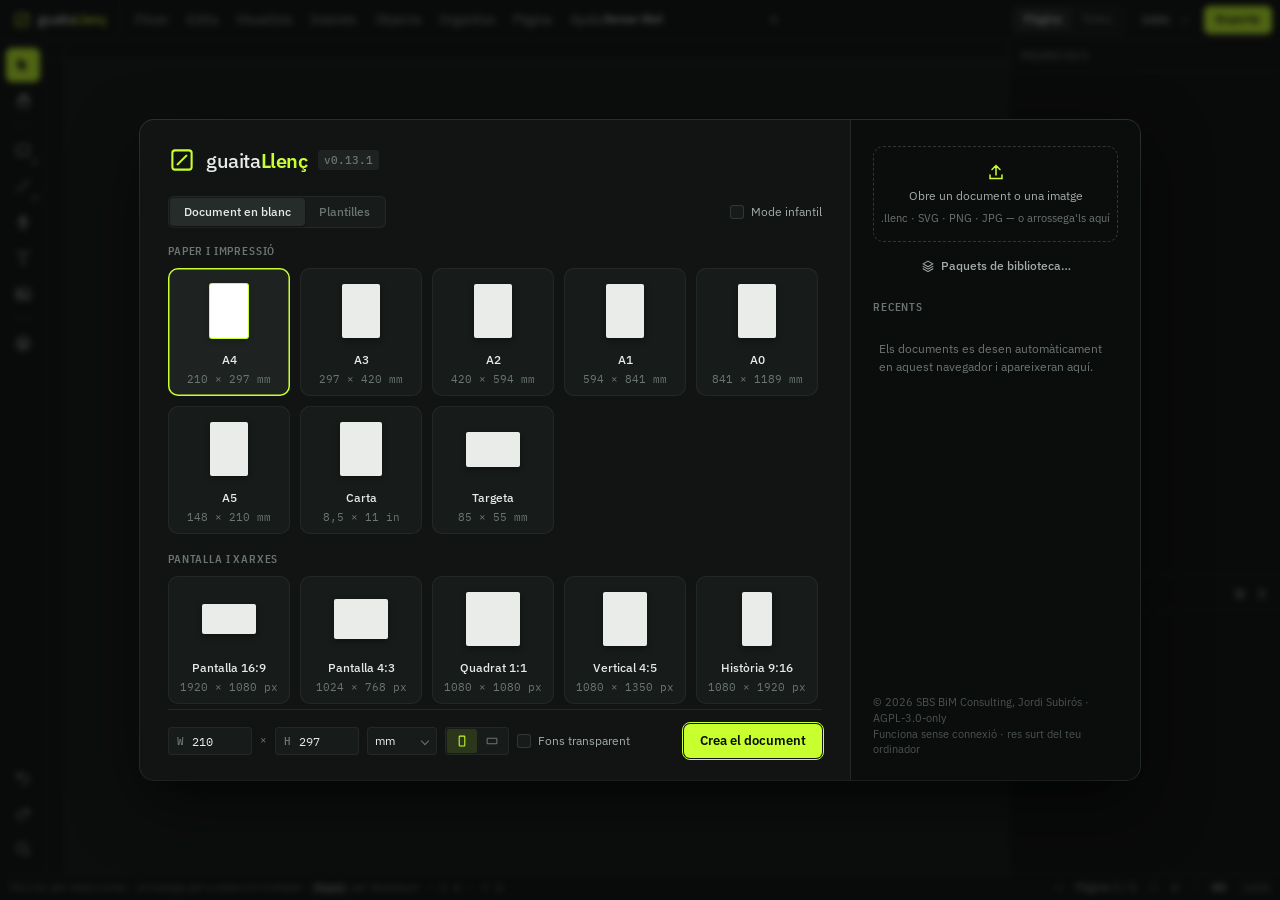
==== commit 2e4fdd83: "guaitaLlenç v0.13.1: manifest PWA en CAT i ENG (pagesCAT, pagesENG) Co-Authored-By: Claude Haiku 5.5" ====
--- a/pagesCAT/guaitaLlenc.html
+++ b/pagesCAT/guaitaLlenc.html
@@ -1,6 +1,6 @@
 <!DOCTYPE html>
 <!--
-  guaitaLlenç v0.13.0 — Editor gràfic de la suite Guaita Apps
+  guaitaLlenç v0.13.1 — Editor gràfic de la suite Guaita Apps
   Copyright (C) 2026 SBS BiM Consulting, Jordi Subirós
 
   This program is free software: you can redistribute it and/or modify
@@ -23,9 +23,11 @@
 <meta name="viewport" content="width=device-width, initial-scale=1, maximum-scale=1, user-scalable=no">
 <meta name="color-scheme" content="dark">
 <meta name="theme-color" content="#0b0d0c">
+<link rel="manifest" href="manifest.webmanifest">
+<link rel="apple-touch-icon" href="../icons/icon-192.png">
 <meta name="description" content="guaitaLlenç — editor gràfic de pàgines, pòsters i làmines. Guaita Apps.">
-<meta name="generator" content="guaitaLlenç 0.13.0">
-<title>guaitaLlenç 0.13.0</title>
+<meta name="generator" content="guaitaLlenç 0.13.1">
+<title>guaitaLlenç 0.13.1</title>
 <link rel="icon" href="data:image/svg+xml,%3Csvg xmlns='http://www.w3.org/2000/svg' viewBox='0 0 32 32'%3E%3Crect width='32' height='32' rx='7' fill='%230b0d0c'/%3E%3Crect x='7' y='7' width='18' height='18' rx='2' fill='none' stroke='%23c8ff2e' stroke-width='2.4'/%3E%3Cpath d='M12 20 L20 12' stroke='%23c8ff2e' stroke-width='2.4' stroke-linecap='round'/%3E%3C/svg%3E">
 <style>
 /* ── guaitaLlenç · tema Caixetí ─────────────────────────────── */
@@ -645,7 +647,7 @@
 <body>
 <div id="app" class="no-doc">
   <header id="topbar">
-    <div class="brand" title="guaitaLlenç 0.13.0">
+    <div class="brand" title="guaitaLlenç 0.13.1">
       <svg class="brand-mark" viewBox="0 0 32 32" aria-hidden="true"><rect x="5" y="5" width="22" height="22" rx="3" fill="none" stroke="currentColor" stroke-width="2.4"/><path d="M11 21 L21 11" stroke="currentColor" stroke-width="2.4" stroke-linecap="round"/></svg>
       <span class="brand-name">guaita<b>Llenç</b></span>
     </div>
@@ -734,7 +736,7 @@
 (function () {
 // ── 00-util.js ──
 /* ── Utilitats ───────────────────────────────────────────────── */
-const VERSION = '0.13.0';
+const VERSION = '0.13.1';
 const APP = 'guaitaLlenç';
 const GL = window.GL = { VERSION };
 const TEST = !!window.__GL_TEST__;
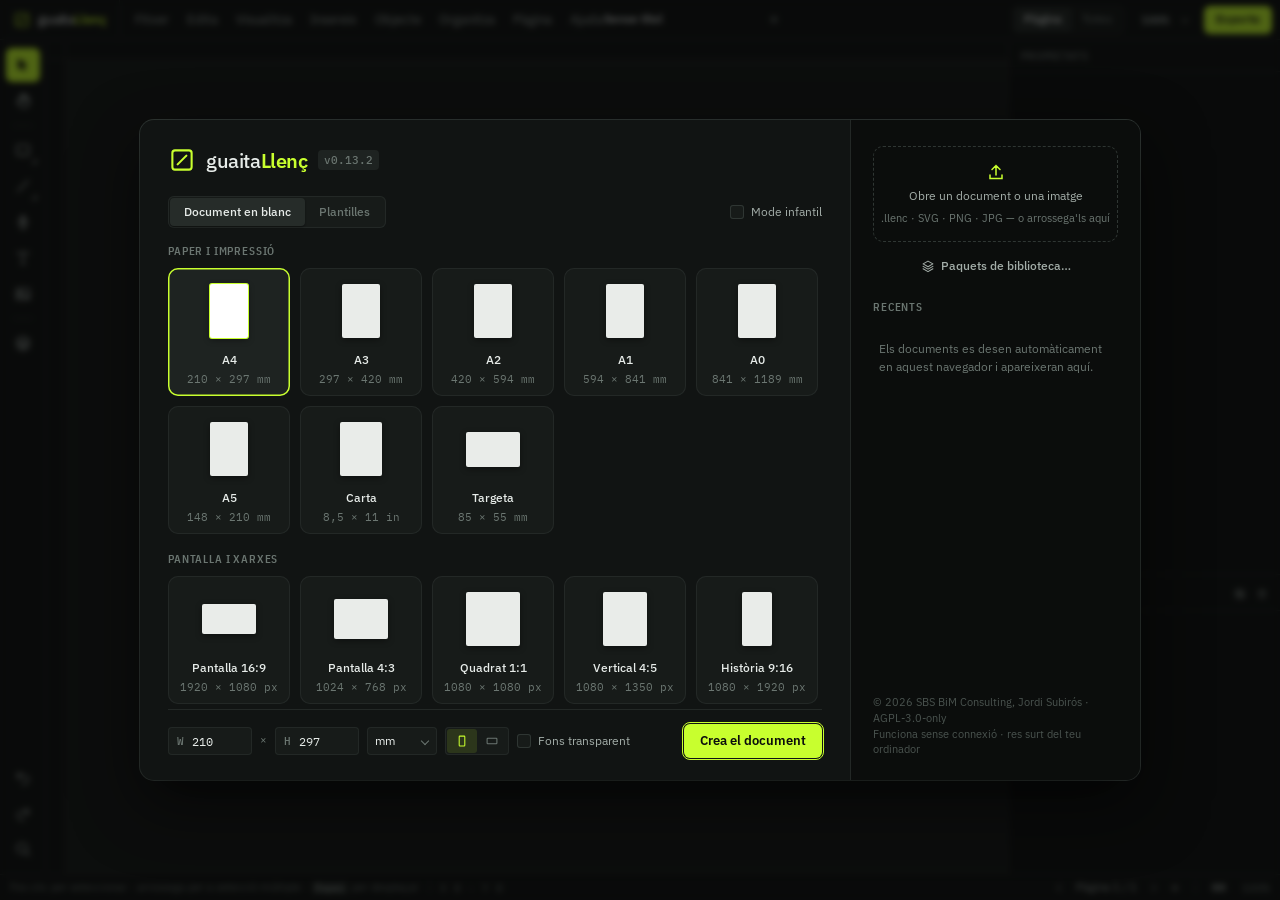
==== commit 64697918: "guaitaLlenç v0.13.2: service worker (ús sense connexió), ajuda en anglès i enllaços a index.html Co-" ====
--- a/pagesCAT/guaitaLlenc.html
+++ b/pagesCAT/guaitaLlenc.html
@@ -1,6 +1,6 @@
 <!DOCTYPE html>
 <!--
-  guaitaLlenç v0.13.1 — Editor gràfic de la suite Guaita Apps
+  guaitaLlenç v0.13.2 — Editor gràfic de la suite Guaita Apps
   Copyright (C) 2026 SBS BiM Consulting, Jordi Subirós
 
   This program is free software: you can redistribute it and/or modify
@@ -26,8 +26,8 @@
 <link rel="manifest" href="manifest.webmanifest">
 <link rel="apple-touch-icon" href="../icons/icon-192.png">
 <meta name="description" content="guaitaLlenç — editor gràfic de pàgines, pòsters i làmines. Guaita Apps.">
-<meta name="generator" content="guaitaLlenç 0.13.1">
-<title>guaitaLlenç 0.13.1</title>
+<meta name="generator" content="guaitaLlenç 0.13.2">
+<title>guaitaLlenç 0.13.2</title>
 <link rel="icon" href="data:image/svg+xml,%3Csvg xmlns='http://www.w3.org/2000/svg' viewBox='0 0 32 32'%3E%3Crect width='32' height='32' rx='7' fill='%230b0d0c'/%3E%3Crect x='7' y='7' width='18' height='18' rx='2' fill='none' stroke='%23c8ff2e' stroke-width='2.4'/%3E%3Cpath d='M12 20 L20 12' stroke='%23c8ff2e' stroke-width='2.4' stroke-linecap='round'/%3E%3C/svg%3E">
 <style>
 /* ── guaitaLlenç · tema Caixetí ─────────────────────────────── */
@@ -647,7 +647,7 @@
 <body>
 <div id="app" class="no-doc">
   <header id="topbar">
-    <div class="brand" title="guaitaLlenç 0.13.1">
+    <div class="brand" title="guaitaLlenç 0.13.2">
       <svg class="brand-mark" viewBox="0 0 32 32" aria-hidden="true"><rect x="5" y="5" width="22" height="22" rx="3" fill="none" stroke="currentColor" stroke-width="2.4"/><path d="M11 21 L21 11" stroke="currentColor" stroke-width="2.4" stroke-linecap="round"/></svg>
       <span class="brand-name">guaita<b>Llenç</b></span>
     </div>
@@ -736,7 +736,7 @@
 (function () {
 // ── 00-util.js ──
 /* ── Utilitats ───────────────────────────────────────────────── */
-const VERSION = '0.13.1';
+const VERSION = '0.13.2';
 const APP = 'guaitaLlenç';
 const GL = window.GL = { VERSION };
 const TEST = !!window.__GL_TEST__;
@@ -8927,6 +8927,18 @@
   },
 };
 
+// ── 16-pwa.js ──
+/* ── PWA: service worker (instal·lació i ús sense connexió) ── */
+const PWA = GL.pwa = {
+  register() {
+    try {
+      if (!('serviceWorker' in navigator)) return;
+      if (!/^https?:$/.test(location.protocol)) return; // des de file:// no es pot registrar
+      navigator.serviceWorker.register('sw.js').catch(e => console.warn('service worker', e));
+    } catch (e) { console.warn('service worker', e); }
+  },
+};
+
 // ── 99-main.js ──
 /* ── Arrencada ───────────────────────────────────────────────── */
 function bindChrome() {
@@ -9009,6 +9021,7 @@
   try { await FontKit.ready(); } catch (e) { }
   TextKit.cache.clear(); TextKit.metricsCache.clear();
   await Packs.init();
+  PWA.register();
   await Start.open(true);
   // tecla de focus perduda: torna al llenç
   App.stage.addEventListener('pointerdown', () => { if (document.activeElement === document.body) App.stage.focus({ preventScroll: true }); });
